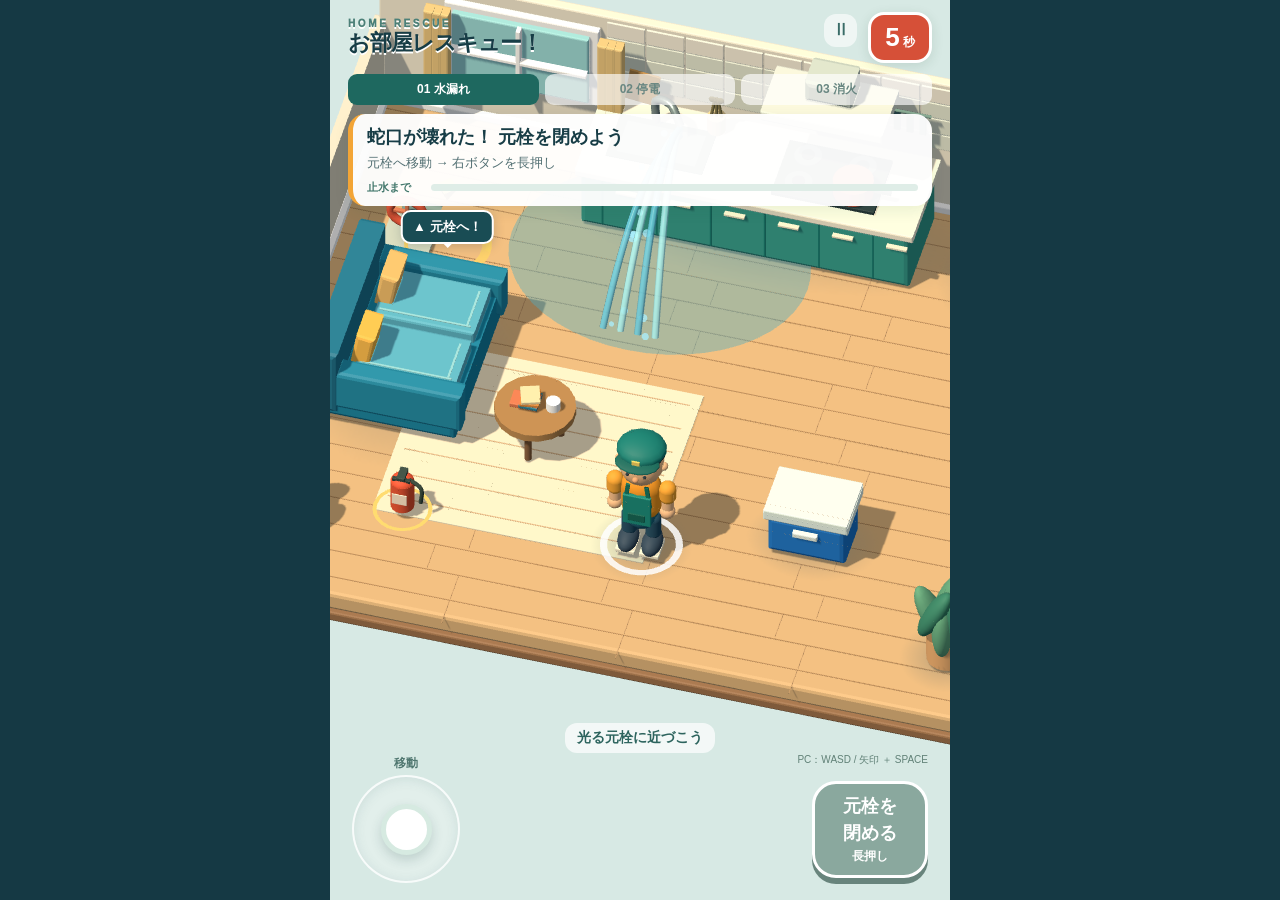
==== index.html @ 68a44e61 "Publish Home Rescue 3D playable with official LP end card" ====
<!doctype html><html lang="ja"><head><meta charset="utf-8"><meta name="viewport" content="width=device-width,initial-scale=1,viewport-fit=cover"><title>お部屋レスキュー！｜3D Playable</title><style>
*{box-sizing:border-box;-webkit-tap-highlight-color:transparent}html,body{margin:0;width:100%;height:100%;overflow:hidden;overscroll-behavior:none;background:#153944;font-family:"Hiragino Kaku Gothic ProN",Meiryo,sans-serif;color:#173d46}button,a{font:inherit}button{cursor:pointer}#app{position:relative;width:100%;max-width:620px;height:100%;height:100dvh;margin:auto;overflow:hidden;background:#d7e9e4;touch-action:none;user-select:none;-webkit-user-select:none;-webkit-touch-callout:none}canvas{width:100%;height:100%;display:block}#hud{position:absolute;top:max(12px,env(safe-area-inset-top));left:18px;right:18px;pointer-events:none}.top{display:flex;justify-content:space-between;align-items:center}.logo{font-size:22px;font-weight:1000;letter-spacing:-1px;line-height:1.2;text-shadow:0 2px #fff}.logo small{display:block;font-size:10px;letter-spacing:2.6px;color:#4c8078}.time{background:#174650;color:white;border:3px solid white;border-radius:16px;min-width:64px;display:flex;align-items:baseline;justify-content:center;padding:7px 8px;box-shadow:0 3px 12px #23452c20;font-size:12px;font-weight:bold}.time b{font-size:26px;margin-right:3px}.time.urgent{background:#d65038;animation:beat .5s infinite alternate}.steps{display:flex;gap:6px;margin-top:11px}.step{flex:1;background:#ffffffa6;border-radius:9px;padding:7px 0;font-size:12px;font-weight:800;text-align:center;color:#698782}.step.active{background:#1e685f;color:#fff}.step.done{background:#9edcbf;color:#145d46}#mission{margin-top:9px;background:#fffffff5;border-radius:17px;padding:11px 14px;box-shadow:0 5px 15px #1a594017;border-left:5px solid #f3a536}#goal{font-size:18px;font-weight:900;line-height:1.4}#detail{font-size:13px;color:#526f72;line-height:1.6;margin-top:3px}.meterline{display:flex;align-items:center;gap:8px;margin-top:6px}.meterline span{font-size:11px;min-width:56px;color:#42776b;font-weight:700}#progress{height:7px;background:#dfede7;flex:1;border-radius:10px;overflow:hidden}#progress i{display:block;width:0;height:100%;background:#46ac80;border-radius:10px}.targetLabel{position:absolute;pointer-events:auto;cursor:pointer;transform:translate(-50%,-100%);border-radius:10px;border:2px solid white;background:#194c54;color:white;font-size:13px;font-weight:bold;padding:6px 10px;box-shadow:0 3px 12px #132c4035;white-space:nowrap}.targetLabel:after{content:'';position:absolute;left:calc(50% - 5px);bottom:-11px;border:5px solid transparent;border-top-color:#fff}#controls{position:absolute;bottom:max(17px,env(safe-area-inset-bottom));left:22px;right:22px;display:flex;align-items:center;justify-content:space-between;gap:15px}#stick{width:108px;height:108px;flex:none;border:2px solid #ffffffbb;border-radius:50%;background:#ffffff45;position:relative;box-shadow:inset 0 2px 12px #49757325;touch-action:none}#stick:before{content:'移動';position:absolute;top:-22px;width:100%;font-size:12px;text-align:center;font-weight:bold;color:#507770}#knob{width:51px;height:51px;border-radius:50%;background:#fff;border:5px solid #d6eae1;box-shadow:0 5px 12px #254a4430;position:absolute;left:calc(50% - 25.5px);top:calc(50% - 25.5px);pointer-events:none}#action{height:97px;width:116px;border-radius:24px;border:3px solid white;background:#ec9637;box-shadow:0 6px 0 #b76c28,0 8px 15px #49736730;color:white;font-weight:900;font-size:18px;line-height:1.5;touch-action:none}#action small{display:block;font-size:12px;font-weight:700}#action.ready{animation:ready 1s infinite alternate}#action.held{background:#cf731e;transform:translateY(4px);box-shadow:0 2px 0 #a75519}#action.waiting{background:#8aa89e;box-shadow:0 6px 0 #68847c;animation:none}#hint{position:absolute;bottom:147px;left:50%;transform:translateX(-50%);white-space:nowrap;font-size:14px;font-weight:800;color:#2d645e;text-align:center;padding:6px 12px;border-radius:12px;background:#ffffffb0;pointer-events:none}#pause{position:absolute;top:max(14px,env(safe-area-inset-top));right:93px;border:0;border-radius:12px;background:#ffffff99;width:33px;height:33px;color:#396c67;font-weight:bold;font-size:16px}#intro{position:absolute;inset:0;background:linear-gradient(#e6f1e560,#e6f1e570);display:flex;align-items:center;justify-content:center;pointer-events:none;z-index:4}#intro .card{padding:25px 24px 20px;max-width:370px;width:calc(100% - 44px);border:3px solid white;border-radius:30px;background:#fffffff0;box-shadow:0 16px 50px #28513c35;text-align:center}.eyebrow{font-size:11px;letter-spacing:2px;font-weight:900;color:#548c7b}h1{font-size:39px;letter-spacing:-2px;line-height:1.25;color:#195d5a;margin:8px 0 15px;text-shadow:2px 3px #d4eadb}h1 em{font-style:normal;color:#e39033}.introText{font-size:16px;line-height:1.8;margin:0}.count{display:inline-grid;place-content:center;font-size:26px;font-weight:900;background:#e8a241;border:3px solid #ffe7b0;border-radius:50%;width:51px;height:51px;color:white;margin:15px 0 6px}#intro small{display:block;font-size:12px;color:#6b817b}.flash{position:absolute;inset:0;background:#fff;opacity:0;pointer-events:none;z-index:2}#toast{position:absolute;left:50%;top:48%;transform:translate(-50%,-50%);background:white;color:#207459;border:2px solid #d1ecdf;font-size:20px;font-weight:900;white-space:nowrap;border-radius:17px;padding:12px 20px;box-shadow:0 8px 30px #214b3d33;opacity:0;pointer-events:none;z-index:3}#resolved{position:absolute;inset:0;display:none;align-items:center;justify-content:center;pointer-events:none;z-index:3}#resolved .panel{background:#fffffff2;box-shadow:0 12px 40px #153d4430;border-radius:24px;text-align:center;padding:20px 25px;width:calc(100% - 52px);max-width:390px}#resolved b{display:block;font-size:28px;color:#23835f}#resolved p{font-size:16px;margin:8px 0 0;line-height:1.8;color:#536971}.stamp{display:inline-grid;place-content:center;width:48px;height:48px;border-radius:50%;background:#d4f0de;color:#23835f;font-size:30px;font-weight:900;margin-bottom:7px}#end{position:absolute;inset:0;background:#e7f0e8ed;backdrop-filter:blur(5px);z-index:6;display:none;align-items:center;justify-content:center;flex-direction:column;padding:22px;gap:11px;text-align:center}#end h2{font-size:clamp(25px,7vw,34px);margin:0;line-height:1.45;letter-spacing:-1px}#result{font-size:14px;color:#397660;font-weight:bold}.damageRow{display:flex;gap:6px;width:100%;max-width:410px}.damageRow span{flex:1;background:#ffffffaf;border-radius:12px;padding:9px 3px;font-size:12px;line-height:1.7;color:#60665c}.damageRow b{font-size:14px;display:block;color:#465c55}.product{background:#fff;border-radius:24px;padding:18px;width:100%;max-width:410px;box-shadow:0 8px 24px #1c544714}.name{font-weight:900;font-size:21px}.price{font-size:14px;margin:7px 0 12px}.price strong{font-size:33px;letter-spacing:-1px;color:#287a57}.primary{display:block;width:100%;text-decoration:none;color:white;background:#e99230;border:0;border-radius:13px;padding:14px 5px;font-size:17px;font-weight:900;box-shadow:0 5px 0 #be6c21}.fine{font-size:11px;line-height:1.65;margin:0;color:#5e746e;max-width:410px}.secondary{border:0;background:none;color:#496f66;font-size:14px;text-decoration:underline;padding:9px}#pauseLayer{display:none;position:absolute;inset:0;z-index:9;background:#173f4888;align-items:center;justify-content:center}#resume{width:240px}#error{display:none;position:absolute;inset:0;background:white;padding:70px 25px;z-index:20;text-align:center}#caption{position:absolute;bottom:133px;right:22px;font-size:10px;color:#618177;pointer-events:none} @keyframes ready{to{box-shadow:0 6px 0 #b76c28,0 0 0 7px #f4b94b35}}@keyframes beat{to{transform:scale(1.04)}}@media(max-height:680px){#hud{top:9px;left:14px;right:14px}.logo{font-size:19px}.time{padding:4px 7px}.time b{font-size:23px}.steps{margin-top:7px}.step{padding:5px 0}#mission{margin-top:6px;padding:8px 10px}#goal{font-size:16px}#detail{font-size:12px}#controls{bottom:12px;left:18px;right:18px}#stick{width:85px;height:85px}#action{height:82px;width:104px;font-size:16px}#hint{bottom:113px;font-size:12px}#caption{display:none}#end{gap:7px;padding:15px}.product{padding:13px}#end h2{font-size:25px}.damageRow span{padding:5px 2px}.damageRow b{font-size:12px;white-space:nowrap}.price{margin:3px 0 9px}.fine{font-size:10px}.secondary{padding:6px}}

/* Compact end card using the official LP's original first-view assets. */
#end{padding:clamp(12px,2.2vh,22px) 18px;gap:8px;background:linear-gradient(155deg,#e8f3e9f7,#fff9edfa);backdrop-filter:blur(8px)}
#end #result{font-size:12px;letter-spacing:.05em;color:#4e7866}
#end h2{font-size:clamp(25px,3.6vh,32px);line-height:1.32;margin:0;color:#1f5448}
.ctaBridge{font-size:13px;line-height:1.6;color:#58726b;margin:0}
.offerCard{width:100%;max-width:400px;background:white;border:1px solid #eadfc8;border-radius:23px;padding:14px 15px 10px;box-shadow:0 8px 28px #396c4715}
.fvArtwork{display:flex;align-items:center;flex-direction:column;gap:5px;width:100%;background:#fffdf6;border-radius:12px;padding:8px 0 3px}
.fvArtwork img{display:block;object-fit:contain;flex-shrink:0;width:100%;height:auto}
.fvArtwork .fvTitle{max-height:clamp(78px,14vh,118px)}
.fvArtwork .fvPrice{max-height:clamp(122px,24vh,203px)}
.offerBenefits{display:flex;justify-content:center;gap:0;padding:10px 0;font-size:12px;color:#537b66;line-height:1.6}
.offerBenefits span{width:50%;text-align:center;white-space:nowrap}
.offerBenefits span+span{border-left:1px solid #dce7d9}
.offerBenefits strong{display:block;font-size:15px;color:#237248;font-weight:900}
#end #cta{background:#008c43;box-shadow:0 5px 0 #006e35;border-radius:12px;font-size:16px;padding:14px 3px;white-space:nowrap}
#end #cta span{font-size:22px;line-height:0;vertical-align:-1px;margin-left:4px}
.offerAfter{font-size:11px;color:#67816f;margin:10px 0 0}
#end .fine{font-size:10px;line-height:1.55;max-width:400px;text-align:left;margin:0}
#end #replay{font-size:13px;padding:6px 12px;flex-shrink:0}
@media(max-height:680px){#end{gap:5px;padding:10px 14px}#end h2{font-size:24px}.ctaBridge{font-size:12px;line-height:1.5}.offerCard{padding:8px 11px 7px;border-radius:18px}.fvArtwork{padding:3px 0;gap:2px}#end #result{display:none}.fvArtwork .fvTitle{max-height:85px}.fvArtwork .fvPrice{max-height:134px}.offerBenefits{padding:6px 0}.offerBenefits strong{font-size:13px}#end #cta{padding:12px 2px;font-size:15px}.offerAfter{margin-top:8px;font-size:10px}#end #replay{padding:4px 10px}#end .fine{font-size:10px;line-height:1.4}}
</style></head><body><main id="app"><canvas id="scene" aria-label="3Dお部屋レスキューゲーム"></canvas><div id="hud"><div class="top"><div class="logo"><small>HOME RESCUE</small>お部屋レスキュー！</div><div id="timer" class="time"><b id="clock">14</b>秒</div></div><div class="steps"><div class="step active">01 水漏れ</div><div class="step">02 停電</div><div class="step">03 消火</div></div><div id="mission"><div id="goal">蛇口が壊れた！ 元栓を閉めよう</div><div id="detail">光る目印へ移動 → 右ボタンを長押し</div><div class="meterline"><span id="meterLabel">止水まで</span><div id="progress"><i></i></div></div></div></div><button id="pause" aria-label="一時停止">Ⅱ</button><div class="targetLabel" id="targetLabel">元栓へ！</div><div id="hint">左で移動 ・ 右でアクション</div><div id="controls"><div id="stick" role="application" aria-label="移動スティック"><div id="knob"></div></div><button id="action" aria-label="アクションを長押し"><span id="actionText">元栓を<br>閉める</span><small id="actionSub">長押し</small></button></div><div id="caption">PC：WASD / 矢印 ＋ SPACE</div><div id="intro"><div class="card"><div class="eyebrow">そのトラブル、止められる？</div><h1>お部屋<br><em>レスキュー！</em></h1><p class="introText"><b>左で移動、右でアクション。</b><br>水漏れ・停電・火災を解決！</p><div class="count" id="countdown">3</div><small>自動でスタートします</small></div></div><div class="flash" id="flash"></div><div id="toast" role="status"></div><div id="resolved"><div class="panel"><div class="stamp" id="stamp">✓</div><b id="resolveTitle">水が止まった！</b><p id="resolveDetail">でも、床は水びたし…</p></div></div><div id="end"><div id="result">3つのトラブルを体験！</div><h2>もしものあとも、<br>いつもの暮らしへ。</h2><p class="ctaBridge">トラブルは止めても、損害は残る。<br>家財や賠償への備えを、今のうちに。</p><div class="offerCard"><div class="fvArtwork"><img class="fvTitle" src="[data-uri]" alt="セブン-イレブンオリジナル商品 賃貸ライフの賢い選択 自分サイズの家財保険" width="750" height="304"><img class="fvPrice" src="[data-uri]" alt="保険期間2年で7,000円から。1日あたり約9.6円から。必要な補償額に合わせて選ぶ、自分サイズの家財保険" width="750" height="536"></div><div class="offerBenefits"><span>WEBで<strong>最短3分</strong></span><span>補償額を<strong>自分で選べる</strong></span></div><a class="primary" id="cta" href="https://www.7-insurance.jp/lp/sej_mysizekazai/" target="_blank" rel="noopener">保険料・補償内容を確認する <span aria-hidden="true">›</span></a><p class="offerAfter">賃貸住宅にお住まいの方へ</p></div><p class="fine">ゲームは演出です。実際の事故時は身の安全を最優先に。描写した損害すべてが補償されるものではありません。補償条件・限度額等はリンク先の重要事項説明書・約款をご確認ください。</p><button class="secondary" id="replay">もう一度プレイ</button></div><div id="pauseLayer"><button id="resume" class="primary">ゲームに戻る</button></div><div id="error">3D表示を開始できませんでした。<br>WebGL対応ブラウザで開いてください。</div></main>
<!--
Three.js - MIT License
Copyright 2010-2023 Three.js Authors

Permission is hereby granted, free of charge, to any person obtaining a copy
of this software and associated documentation files (the Software), to deal
in the Software without restriction, including without limitation the rights
to use, copy, modify, merge, publish, distribute, sublicense, and/or sell
copies of the Software, and to permit persons to whom the Software is
furnished to do so, subject to the following conditions:

The above copyright notice and this permission notice shall be included in
all copies or substantial portions of the Software.

THE SOFTWARE IS PROVIDED AS IS, WITHOUT WARRANTY OF ANY KIND, EXPRESS OR
IMPLIED, INCLUDING BUT NOT LIMITED TO THE WARRANTIES OF MERCHANTABILITY,
FITNESS FOR A PARTICULAR PURPOSE AND NONINFRINGEMENT. IN NO EVENT SHALL THE
AUTHORS OR COPYRIGHT HOLDERS BE LIABLE FOR ANY CLAIM, DAMAGES OR OTHER
LIABILITY, WHETHER IN AN ACTION OF CONTRACT, TORT OR OTHERWISE, ARISING FROM,
OUT OF OR IN CONNECTION WITH THE SOFTWARE OR THE USE OR OTHER DEALINGS IN
THE SOFTWARE.
-->
<script>console.warn('Scripts "build/three.js" and "build/three.min.js" are deprecated with r150+, and will be removed with r160. Please use ES Modules or alternatives: https://threejs.org/docs/index.html#manual/en/introduction/Installation'),
/**
 * @license
 * Copyright 2010-2023 Three.js Authors
 * SPDX-License-Identifier: MIT
 */
function(t,e){"object"==typeof exports&&"undefined"!=typeof module?e(exports):"function"==typeof define&&define.amd?define(["exports"],e):e((t="undefined"!=typeof globalThis?globalThis:t||self).THREE={})}(this,(function(t){"use strict";const e="160",n=1,i=2,r=3,s=0,a=1,o=100,l=204,c=205,h=0,u=1,d=2,p=0,m=1,f=2,g=3,_=4,v=5,x=6,y="attached",M="detached",S=300,b=301,T=302,E=303,w=304,A=306,R=1e3,C=1001,L=1002,P=1003,I=1004,U=1005,D=1006,N=1007,O=1008,F=1009,B=1012,z=1013,G=1014,H=1015,V=1016,k=1017,W=1018,X=1020,j=1023,q=1026,Y=1027,Z=1029,J=1031,K=1033,$=33776,Q=33777,tt=33778,et=33779,nt=35840,it=35841,rt=35842,st=35843,at=36196,ot=37492,lt=37496,ct=37808,ht=37809,ut=37810,dt=37811,pt=37812,mt=37813,ft=37814,gt=37815,_t=37816,vt=37817,xt=37818,yt=37819,Mt=37820,St=37821,bt=36492,Tt=36494,Et=36495,wt=36284,At=36285,Rt=36286,Ct=2300,Lt=2301,Pt=2302,It=2400,Ut=2401,Dt=2402,Nt=2500,Ot=2501,Ft=3e3,Bt=3001,zt="",Gt="srgb",Ht="srgb-linear",Vt="display-p3",kt="display-p3-linear",Wt="linear",Xt="srgb",jt="rec709",qt="p3",Yt=7680,Zt=35044,Jt="300 es",Kt=1035,$t=2e3,Qt=2001;class te{addEventListener(t,e){void 0===this._listeners&&(this._listeners={});const n=this._listeners;void 0===n[t]&&(n[t]=[]),-1===n[t].indexOf(e)&&n[t].push(e)}hasEventListener(t,e){if(void 0===this._listeners)return!1;const n=this._listeners;return void 0!==n[t]&&-1!==n[t].indexOf(e)}removeEventListener(t,e){if(void 0===this._listeners)return;const n=this._listeners[t];if(void 0!==n){const t=n.indexOf(e);-1!==t&&n.splice(t,1)}}dispatchEvent(t){if(void 0===this._listeners)return;const e=this._listeners[t.type];if(void 0!==e){t.target=this;const n=e.slice(0);for(let e=0,i=n.length;e<i;e++)n[e].call(this,t);t.target=null}}}const ee=["00","01","02","03","04","05","06","07","08","09","0a","0b","0c","0d","0e","0f","10","11","12","13","14","15","16","17","18","19","1a","1b","1c","1d","1e","1f","20","21","22","23","24","25","26","27","28","29","2a","2b","2c","2d","2e","2f","30","31","32","33","34","35","36","37","38","39","3a","3b","3c","3d","3e","3f","40","41","42","43","44","45","46","47","48","49","4a","4b","4c","4d","4e","4f","50","51","52","53","54","55","56","57","58","59","5a","5b","5c","5d","5e","5f","60","61","62","63","64","65","66","67","68","69","6a","6b","6c","6d","6e","6f","70","71","72","73","74","75","76","77","78","79","7a","7b","7c","7d","7e","7f","80","81","82","83","84","85","86","87","88","89","8a","8b","8c","8d","8e","8f","90","91","92","93","94","95","96","97","98","99","9a","9b","9c","9d","9e","9f","a0","a1","a2","a3","a4","a5","a6","a7","a8","a9","aa","ab","ac","ad","ae","af","b0","b1","b2","b3","b4","b5","b6","b7","b8","b9","ba","bb","bc","bd","be","bf","c0","c1","c2","c3","c4","c5","c6","c7","c8","c9","ca","cb","cc","cd","ce","cf","d0","d1","d2","d3","d4","d5","d6","d7","d8","d9","da","db","dc","dd","de","df","e0","e1","e2","e3","e4","e5","e6","e7","e8","e9","ea","eb","ec","ed","ee","ef","f0","f1","f2","f3","f4","f5","f6","f7","f8","f9","fa","fb","fc","fd","fe","ff"];let ne=1234567;const ie=Math.PI/180,re=180/Math.PI;function se(){const t=4294967295*Math.random()|0,e=4294967295*Math.random()|0,n=4294967295*Math.random()|0,i=4294967295*Math.random()|0;return(ee[255&t]+ee[t>>8&255]+ee[t>>16&255]+ee[t>>24&255]+"-"+ee[255&e]+ee[e>>8&255]+"-"+ee[e>>16&15|64]+ee[e>>24&255]+"-"+ee[63&n|128]+ee[n>>8&255]+"-"+ee[n>>16&255]+ee[n>>24&255]+ee[255&i]+ee[i>>8&255]+ee[i>>16&255]+ee[i>>24&255]).toLowerCase()}function ae(t,e,n){return Math.max(e,Math.min(n,t))}function oe(t,e){return(t%e+e)%e}function le(t,e,n){return(1-n)*t+n*e}function ce(t){return 0==(t&t-1)&&0!==t}function he(t){return Math.pow(2,Math.floor(Math.log(t)/Math.LN2))}function ue(t,e){switch(e.constructor){case Float32Array:return t;case Uint32Array:return t/4294967295;case Uint16Array:return t/65535;case Uint8Array:return t/255;case Int32Array:return Math.max(t/2147483647,-1);case Int16Array:return Math.max(t/32767,-1);case Int8Array:return Math.max(t/127,-1);default:throw new Error("Invalid component type.")}}function de(t,e){switch(e.constructor){case Float32Array:return t;case Uint32Array:return Math.round(4294967295*t);case Uint16Array:return Math.round(65535*t);case Uint8Array:return Math.round(255*t);case Int32Array:return Math.round(2147483647*t);case Int16Array:return Math.round(32767*t);case Int8Array:return Math.round(127*t);default:throw new Error("Invalid component type.")}}const pe={DEG2RAD:ie,RAD2DEG:re,generateUUID:se,clamp:ae,euclideanModulo:oe,mapLinear:function(t,e,n,i,r){return i+(t-e)*(r-i)/(n-e)},inverseLerp:function(t,e,n){return t!==e?(n-t)/(e-t):0},lerp:le,damp:function(t,e,n,i){return le(t,e,1-Math.exp(-n*i))},pingpong:function(t,e=1){return e-Math.abs(oe(t,2*e)-e)},smoothstep:function(t,e,n){return t<=e?0:t>=n?1:(t=(t-e)/(n-e))*t*(3-2*t)},smootherstep:function(t,e,n){return t<=e?0:t>=n?1:(t=(t-e)/(n-e))*t*t*(t*(6*t-15)+10)},randInt:function(t,e){return t+Math.floor(Math.random()*(e-t+1))},randFloat:function(t,e){return t+Math.random()*(e-t)},randFloatSpread:function(t){return t*(.5-Math.random())},seededRandom:function(t){void 0!==t&&(ne=t);let e=ne+=1831565813;return e=Math.imul(e^e>>>15,1|e),e^=e+Math.imul(e^e>>>7,61|e),((e^e>>>14)>>>0)/4294967296},degToRad:function(t){return t*ie},radToDeg:function(t){return t*re},isPowerOfTwo:ce,ceilPowerOfTwo:function(t){return Math.pow(2,Math.ceil(Math.log(t)/Math.LN2))},floorPowerOfTwo:he,setQuaternionFromProperEuler:function(t,e,n,i,r){const s=Math.cos,a=Math.sin,o=s(n/2),l=a(n/2),c=s((e+i)/2),h=a((e+i)/2),u=s((e-i)/2),d=a((e-i)/2),p=s((i-e)/2),m=a((i-e)/2);switch(r){case"XYX":t.set(o*h,l*u,l*d,o*c);break;case"YZY":t.set(l*d,o*h,l*u,o*c);break;case"ZXZ":t.set(l*u,l*d,o*h,o*c);break;case"XZX":t.set(o*h,l*m,l*p,o*c);break;case"YXY":t.set(l*p,o*h,l*m,o*c);break;case"ZYZ":t.set(l*m,l*p,o*h,o*c);break;default:console.warn("THREE.MathUtils: .setQuaternionFromProperEuler() encountered an unknown order: "+r)}},normalize:de,denormalize:ue};class me{constructor(t=0,e=0){me.prototype.isVector2=!0,this.x=t,this.y=e}get width(){return this.x}set width(t){this.x=t}get height(){return this.y}set height(t){this.y=t}set(t,e){return this.x=t,this.y=e,this}setScalar(t){return this.x=t,this.y=t,this}setX(t){return this.x=t,this}setY(t){return this.y=t,this}setComponent(t,e){switch(t){case 0:this.x=e;break;case 1:this.y=e;break;default:throw new Error("index is out of range: "+t)}return this}getComponent(t){switch(t){case 0:return this.x;case 1:return this.y;default:throw new Error("index is out of range: "+t)}}clone(){return new this.constructor(this.x,this.y)}copy(t){return this.x=t.x,this.y=t.y,this}add(t){return this.x+=t.x,this.y+=t.y,this}addScalar(t){return this.x+=t,this.y+=t,this}addVectors(t,e){return this.x=t.x+e.x,this.y=t.y+e.y,this}addScaledVector(t,e){return this.x+=t.x*e,this.y+=t.y*e,this}sub(t){return this.x-=t.x,this.y-=t.y,this}subScalar(t){return this.x-=t,this.y-=t,this}subVectors(t,e){return this.x=t.x-e.x,this.y=t.y-e.y,this}multiply(t){return this.x*=t.x,this.y*=t.y,this}multiplyScalar(t){return this.x*=t,this.y*=t,this}divide(t){return this.x/=t.x,this.y/=t.y,this}divideScalar(t){return this.multiplyScalar(1/t)}applyMatrix3(t){const e=this.x,n=this.y,i=t.elements;return this.x=i[0]*e+i[3]*n+i[6],this.y=i[1]*e+i[4]*n+i[7],this}min(t){return this.x=Math.min(this.x,t.x),this.y=Math.min(this.y,t.y),this}max(t){return this.x=Math.max(this.x,t.x),this.y=Math.max(this.y,t.y),this}clamp(t,e){return this.x=Math.max(t.x,Math.min(e.x,this.x)),this.y=Math.max(t.y,Math.min(e.y,this.y)),this}clampScalar(t,e){return this.x=Math.max(t,Math.min(e,this.x)),this.y=Math.max(t,Math.min(e,this.y)),this}clampLength(t,e){const n=this.length();return this.divideScalar(n||1).multiplyScalar(Math.max(t,Math.min(e,n)))}floor(){return this.x=Math.floor(this.x),this.y=Math.floor(this.y),this}ceil(){return this.x=Math.ceil(this.x),this.y=Math.ceil(this.y),this}round(){return this.x=Math.round(this.x),this.y=Math.round(this.y),this}roundToZero(){return this.x=Math.trunc(this.x),this.y=Math.trunc(this.y),this}negate(){return this.x=-this.x,this.y=-this.y,this}dot(t){return this.x*t.x+this.y*t.y}cross(t){return this.x*t.y-this.y*t.x}lengthSq(){return this.x*this.x+this.y*this.y}length(){return Math.sqrt(this.x*this.x+this.y*this.y)}manhattanLength(){return Math.abs(this.x)+Math.abs(this.y)}normalize(){return this.divideScalar(this.length()||1)}angle(){return Math.atan2(-this.y,-this.x)+Math.PI}angleTo(t){const e=Math.sqrt(this.lengthSq()*t.lengthSq());if(0===e)return Math.PI/2;const n=this.dot(t)/e;return Math.acos(ae(n,-1,1))}distanceTo(t){return Math.sqrt(this.distanceToSquared(t))}distanceToSquared(t){const e=this.x-t.x,n=this.y-t.y;return e*e+n*n}manhattanDistanceTo(t){return Math.abs(this.x-t.x)+Math.abs(this.y-t.y)}setLength(t){return this.normalize().multiplyScalar(t)}lerp(t,e){return this.x+=(t.x-this.x)*e,this.y+=(t.y-this.y)*e,this}lerpVectors(t,e,n){return this.x=t.x+(e.x-t.x)*n,this.y=t.y+(e.y-t.y)*n,this}equals(t){return t.x===this.x&&t.y===this.y}fromArray(t,e=0){return this.x=t[e],this.y=t[e+1],this}toArray(t=[],e=0){return t[e]=this.x,t[e+1]=this.y,t}fromBufferAttribute(t,e){return this.x=t.getX(e),this.y=t.getY(e),this}rotateAround(t,e){const n=Math.cos(e),i=Math.sin(e),r=this.x-t.x,s=this.y-t.y;return this.x=r*n-s*i+t.x,this.y=r*i+s*n+t.y,this}random(){return this.x=Math.random(),this.y=Math.random(),this}*[Symbol.iterator](){yield this.x,yield this.y}}class fe{constructor(t,e,n,i,r,s,a,o,l){fe.prototype.isMatrix3=!0,this.elements=[1,0,0,0,1,0,0,0,1],void 0!==t&&this.set(t,e,n,i,r,s,a,o,l)}set(t,e,n,i,r,s,a,o,l){const c=this.elements;return c[0]=t,c[1]=i,c[2]=a,c[3]=e,c[4]=r,c[5]=o,c[6]=n,c[7]=s,c[8]=l,this}identity(){return this.set(1,0,0,0,1,0,0,0,1),this}copy(t){const e=this.elements,n=t.elements;return e[0]=n[0],e[1]=n[1],e[2]=n[2],e[3]=n[3],e[4]=n[4],e[5]=n[5],e[6]=n[6],e[7]=n[7],e[8]=n[8],this}extractBasis(t,e,n){return t.setFromMatrix3Column(this,0),e.setFromMatrix3Column(this,1),n.setFromMatrix3Column(this,2),this}setFromMatrix4(t){const e=t.elements;return this.set(e[0],e[4],e[8],e[1],e[5],e[9],e[2],e[6],e[10]),this}multiply(t){return this.multiplyMatrices(this,t)}premultiply(t){return this.multiplyMatrices(t,this)}multiplyMatrices(t,e){const n=t.elements,i=e.elements,r=this.elements,s=n[0],a=n[3],o=n[6],l=n[1],c=n[4],h=n[7],u=n[2],d=n[5],p=n[8],m=i[0],f=i[3],g=i[6],_=i[1],v=i[4],x=i[7],y=i[2],M=i[5],S=i[8];return r[0]=s*m+a*_+o*y,r[3]=s*f+a*v+o*M,r[6]=s*g+a*x+o*S,r[1]=l*m+c*_+h*y,r[4]=l*f+c*v+h*M,r[7]=l*g+c*x+h*S,r[2]=u*m+d*_+p*y,r[5]=u*f+d*v+p*M,r[8]=u*g+d*x+p*S,this}multiplyScalar(t){const e=this.elements;return e[0]*=t,e[3]*=t,e[6]*=t,e[1]*=t,e[4]*=t,e[7]*=t,e[2]*=t,e[5]*=t,e[8]*=t,this}determinant(){const t=this.elements,e=t[0],n=t[1],i=t[2],r=t[3],s=t[4],a=t[5],o=t[6],l=t[7],c=t[8];return e*s*c-e*a*l-n*r*c+n*a*o+i*r*l-i*s*o}invert(){const t=this.elements,e=t[0],n=t[1],i=t[2],r=t[3],s=t[4],a=t[5],o=t[6],l=t[7],c=t[8],h=c*s-a*l,u=a*o-c*r,d=l*r-s*o,p=e*h+n*u+i*d;if(0===p)return this.set(0,0,0,0,0,0,0,0,0);const m=1/p;return t[0]=h*m,t[1]=(i*l-c*n)*m,t[2]=(a*n-i*s)*m,t[3]=u*m,t[4]=(c*e-i*o)*m,t[5]=(i*r-a*e)*m,t[6]=d*m,t[7]=(n*o-l*e)*m,t[8]=(s*e-n*r)*m,this}transpose(){let t;const e=this.elements;return t=e[1],e[1]=e[3],e[3]=t,t=e[2],e[2]=e[6],e[6]=t,t=e[5],e[5]=e[7],e[7]=t,this}getNormalMatrix(t){return this.setFromMatrix4(t).invert().transpose()}transposeIntoArray(t){const e=this.elements;return t[0]=e[0],t[1]=e[3],t[2]=e[6],t[3]=e[1],t[4]=e[4],t[5]=e[7],t[6]=e[2],t[7]=e[5],t[8]=e[8],this}setUvTransform(t,e,n,i,r,s,a){const o=Math.cos(r),l=Math.sin(r);return this.set(n*o,n*l,-n*(o*s+l*a)+s+t,-i*l,i*o,-i*(-l*s+o*a)+a+e,0,0,1),this}scale(t,e){return this.premultiply(ge.makeScale(t,e)),this}rotate(t){return this.premultiply(ge.makeRotation(-t)),this}translate(t,e){return this.premultiply(ge.makeTranslation(t,e)),this}makeTranslation(t,e){return t.isVector2?this.set(1,0,t.x,0,1,t.y,0,0,1):this.set(1,0,t,0,1,e,0,0,1),this}makeRotation(t){const e=Math.cos(t),n=Math.sin(t);return this.set(e,-n,0,n,e,0,0,0,1),this}makeScale(t,e){return this.set(t,0,0,0,e,0,0,0,1),this}equals(t){const e=this.elements,n=t.elements;for(let t=0;t<9;t++)if(e[t]!==n[t])return!1;return!0}fromArray(t,e=0){for(let n=0;n<9;n++)this.elements[n]=t[n+e];return this}toArray(t=[],e=0){const n=this.elements;return t[e]=n[0],t[e+1]=n[1],t[e+2]=n[2],t[e+3]=n[3],t[e+4]=n[4],t[e+5]=n[5],t[e+6]=n[6],t[e+7]=n[7],t[e+8]=n[8],t}clone(){return(new this.constructor).fromArray(this.elements)}}const ge=new fe;function _e(t){for(let e=t.length-1;e>=0;--e)if(t[e]>=65535)return!0;return!1}const ve={Int8Array:Int8Array,Uint8Array:Uint8Array,Uint8ClampedArray:Uint8ClampedArray,Int16Array:Int16Array,Uint16Array:Uint16Array,Int32Array:Int32Array,Uint32Array:Uint32Array,Float32Array:Float32Array,Float64Array:Float64Array};function xe(t,e){return new ve[t](e)}function ye(t){return document.createElementNS("http://www.w3.org/1999/xhtml",t)}function Me(){const t=ye("canvas");return t.style.display="block",t}const Se={};function be(t){t in Se||(Se[t]=!0,console.warn(t))}const Te=(new fe).set(.8224621,.177538,0,.0331941,.9668058,0,.0170827,.0723974,.9105199),Ee=(new fe).set(1.2249401,-.2249404,0,-.0420569,1.0420571,0,-.0196376,-.0786361,1.0982735),we={[Ht]:{transfer:Wt,primaries:jt,toReference:t=>t,fromReference:t=>t},[Gt]:{transfer:Xt,primaries:jt,toReference:t=>t.convertSRGBToLinear(),fromReference:t=>t.convertLinearToSRGB()},[kt]:{transfer:Wt,primaries:qt,toReference:t=>t.applyMatrix3(Ee),fromReference:t=>t.applyMatrix3(Te)},[Vt]:{transfer:Xt,primaries:qt,toReference:t=>t.convertSRGBToLinear().applyMatrix3(Ee),fromReference:t=>t.applyMatrix3(Te).convertLinearToSRGB()}},Ae=new Set([Ht,kt]),Re={enabled:!0,_workingColorSpace:Ht,get workingColorSpace(){return this._workingColorSpace},set workingColorSpace(t){if(!Ae.has(t))throw new Error(`Unsupported working color space, "${t}".`);this._workingColorSpace=t},convert:function(t,e,n){if(!1===this.enabled||e===n||!e||!n)return t;const i=we[e].toReference;return(0,we[n].fromReference)(i(t))},fromWorkingColorSpace:function(t,e){return this.convert(t,this._workingColorSpace,e)},toWorkingColorSpace:function(t,e){return this.convert(t,e,this._workingColorSpace)},getPrimaries:function(t){return we[t].primaries},getTransfer:function(t){return t===zt?Wt:we[t].transfer}};function Ce(t){return t<.04045?.0773993808*t:Math.pow(.9478672986*t+.0521327014,2.4)}function Le(t){return t<.0031308?12.92*t:1.055*Math.pow(t,.41666)-.055}let Pe;class Ie{static getDataURL(t){if(/^data:/i.test(t.src))return t.src;if("undefined"==typeof HTMLCanvasElement)return t.src;let e;if(t instanceof HTMLCanvasElement)e=t;else{void 0===Pe&&(Pe=ye("canvas")),Pe.width=t.width,Pe.height=t.height;const n=Pe.getContext("2d");t instanceof ImageData?n.putImageData(t,0,0):n.drawImage(t,0,0,t.width,t.height),e=Pe}return e.width>2048||e.height>2048?(console.warn("THREE.ImageUtils.getDataURL: Image converted to jpg for performance reasons",t),e.toDataURL("image/jpeg",.6)):e.toDataURL("image/png")}static sRGBToLinear(t){if("undefined"!=typeof HTMLImageElement&&t instanceof HTMLImageElement||"undefined"!=typeof HTMLCanvasElement&&t instanceof HTMLCanvasElement||"undefined"!=typeof ImageBitmap&&t instanceof ImageBitmap){const e=ye("canvas");e.width=t.width,e.height=t.height;const n=e.getContext("2d");n.drawImage(t,0,0,t.width,t.height);const i=n.getImageData(0,0,t.width,t.height),r=i.data;for(let t=0;t<r.length;t++)r[t]=255*Ce(r[t]/255);return n.putImageData(i,0,0),e}if(t.data){const e=t.data.slice(0);for(let t=0;t<e.length;t++)e instanceof Uint8Array||e instanceof Uint8ClampedArray?e[t]=Math.floor(255*Ce(e[t]/255)):e[t]=Ce(e[t]);return{data:e,width:t.width,height:t.height}}return console.warn("THREE.ImageUtils.sRGBToLinear(): Unsupported image type. No color space conversion applied."),t}}let Ue=0;class De{constructor(t=null){this.isSource=!0,Object.defineProperty(this,"id",{value:Ue++}),this.uuid=se(),this.data=t,this.version=0}set needsUpdate(t){!0===t&&this.version++}toJSON(t){const e=void 0===t||"string"==typeof t;if(!e&&void 0!==t.images[this.uuid])return t.images[this.uuid];const n={uuid:this.uuid,url:""},i=this.data;if(null!==i){let t;if(Array.isArray(i)){t=[];for(let e=0,n=i.length;e<n;e++)i[e].isDataTexture?t.push(Ne(i[e].image)):t.push(Ne(i[e]))}else t=Ne(i);n.url=t}return e||(t.images[this.uuid]=n),n}}function Ne(t){return"undefined"!=typeof HTMLImageElement&&t instanceof HTMLImageElement||"undefined"!=typeof HTMLCanvasElement&&t instanceof HTMLCanvasElement||"undefined"!=typeof ImageBitmap&&t instanceof ImageBitmap?Ie.getDataURL(t):t.data?{data:Array.from(t.data),width:t.width,height:t.height,type:t.data.constructor.name}:(console.warn("THREE.Texture: Unable to serialize Texture."),{})}let Oe=0;class Fe extends te{constructor(t=Fe.DEFAULT_IMAGE,e=Fe.DEFAULT_MAPPING,n=1001,i=1001,r=1006,s=1008,a=1023,o=1009,l=Fe.DEFAULT_ANISOTROPY,c=""){super(),this.isTexture=!0,Object.defineProperty(this,"id",{value:Oe++}),this.uuid=se(),this.name="",this.source=new De(t),this.mipmaps=[],this.mapping=e,this.channel=0,this.wrapS=n,this.wrapT=i,this.magFilter=r,this.minFilter=s,this.anisotropy=l,this.format=a,this.internalFormat=null,this.type=o,this.offset=new me(0,0),this.repeat=new me(1,1),this.center=new me(0,0),this.rotation=0,this.matrixAutoUpdate=!0,this.matrix=new fe,this.generateMipmaps=!0,this.premultiplyAlpha=!1,this.flipY=!0,this.unpackAlignment=4,"string"==typeof c?this.colorSpace=c:(be("THREE.Texture: Property .encoding has been replaced by .colorSpace."),this.colorSpace=c===Bt?Gt:zt),this.userData={},this.version=0,this.onUpdate=null,this.isRenderTargetTexture=!1,this.needsPMREMUpdate=!1}get image(){return this.source.data}set image(t=null){this.source.data=t}updateMatrix(){this.matrix.setUvTransform(this.offset.x,this.offset.y,this.repeat.x,this.repeat.y,this.rotation,this.center.x,this.center.y)}clone(){return(new this.constructor).copy(this)}copy(t){return this.name=t.name,this.source=t.source,this.mipmaps=t.mipmaps.slice(0),this.mapping=t.mapping,this.channel=t.channel,this.wrapS=t.wrapS,this.wrapT=t.wrapT,this.magFilter=t.magFilter,this.minFilter=t.minFilter,this.anisotropy=t.anisotropy,this.format=t.format,this.internalFormat=t.internalFormat,this.type=t.type,this.offset.copy(t.offset),this.repeat.copy(t.repeat),this.center.copy(t.center),this.rotation=t.rotation,this.matrixAutoUpdate=t.matrixAutoUpdate,this.matrix.copy(t.matrix),this.generateMipmaps=t.generateMipmaps,this.premultiplyAlpha=t.premultiplyAlpha,this.flipY=t.flipY,this.unpackAlignment=t.unpackAlignment,this.colorSpace=t.colorSpace,this.userData=JSON.parse(JSON.stringify(t.userData)),this.needsUpdate=!0,this}toJSON(t){const e=void 0===t||"string"==typeof t;if(!e&&void 0!==t.textures[this.uuid])return t.textures[this.uuid];const n={metadata:{version:4.6,type:"Texture",generator:"Texture.toJSON"},uuid:this.uuid,name:this.name,image:this.source.toJSON(t).uuid,mapping:this.mapping,channel:this.channel,repeat:[this.repeat.x,this.repeat.y],offset:[this.offset.x,this.offset.y],center:[this.center.x,this.center.y],rotation:this.rotation,wrap:[this.wrapS,this.wrapT],format:this.format,internalFormat:this.internalFormat,type:this.type,colorSpace:this.colorSpace,minFilter:this.minFilter,magFilter:this.magFilter,anisotropy:this.anisotropy,flipY:this.flipY,generateMipmaps:this.generateMipmaps,premultiplyAlpha:this.premultiplyAlpha,unpackAlignment:this.unpackAlignment};return Object.keys(this.userData).length>0&&(n.userData=this.userData),e||(t.textures[this.uuid]=n),n}dispose(){this.dispatchEvent({type:"dispose"})}transformUv(t){if(this.mapping!==S)return t;if(t.applyMatrix3(this.matrix),t.x<0||t.x>1)switch(this.wrapS){case R:t.x=t.x-Math.floor(t.x);break;case C:t.x=t.x<0?0:1;break;case L:1===Math.abs(Math.floor(t.x)%2)?t.x=Math.ceil(t.x)-t.x:t.x=t.x-Math.floor(t.x)}if(t.y<0||t.y>1)switch(this.wrapT){case R:t.y=t.y-Math.floor(t.y);break;case C:t.y=t.y<0?0:1;break;case L:1===Math.abs(Math.floor(t.y)%2)?t.y=Math.ceil(t.y)-t.y:t.y=t.y-Math.floor(t.y)}return this.flipY&&(t.y=1-t.y),t}set needsUpdate(t){!0===t&&(this.version++,this.source.needsUpdate=!0)}get encoding(){return be("THREE.Texture: Property .encoding has been replaced by .colorSpace."),this.colorSpace===Gt?Bt:Ft}set encoding(t){be("THREE.Texture: Property .encoding has been replaced by .colorSpace."),this.colorSpace=t===Bt?Gt:zt}}Fe.DEFAULT_IMAGE=null,Fe.DEFAULT_MAPPING=S,Fe.DEFAULT_ANISOTROPY=1;class Be{constructor(t=0,e=0,n=0,i=1){Be.prototype.isVector4=!0,this.x=t,this.y=e,this.z=n,this.w=i}get width(){return this.z}set width(t){this.z=t}get height(){return this.w}set height(t){this.w=t}set(t,e,n,i){return this.x=t,this.y=e,this.z=n,this.w=i,this}setScalar(t){return this.x=t,this.y=t,this.z=t,this.w=t,this}setX(t){return this.x=t,this}setY(t){return this.y=t,this}setZ(t){return this.z=t,this}setW(t){return this.w=t,this}setComponent(t,e){switch(t){case 0:this.x=e;break;case 1:this.y=e;break;case 2:this.z=e;break;case 3:this.w=e;break;default:throw new Error("index is out of range: "+t)}return this}getComponent(t){switch(t){case 0:return this.x;case 1:return this.y;case 2:return this.z;case 3:return this.w;default:throw new Error("index is out of range: "+t)}}clone(){return new this.constructor(this.x,this.y,this.z,this.w)}copy(t){return this.x=t.x,this.y=t.y,this.z=t.z,this.w=void 0!==t.w?t.w:1,this}add(t){return this.x+=t.x,this.y+=t.y,this.z+=t.z,this.w+=t.w,this}addScalar(t){return this.x+=t,this.y+=t,this.z+=t,this.w+=t,this}addVectors(t,e){return this.x=t.x+e.x,this.y=t.y+e.y,this.z=t.z+e.z,this.w=t.w+e.w,this}addScaledVector(t,e){return this.x+=t.x*e,this.y+=t.y*e,this.z+=t.z*e,this.w+=t.w*e,this}sub(t){return this.x-=t.x,this.y-=t.y,this.z-=t.z,this.w-=t.w,this}subScalar(t){return this.x-=t,this.y-=t,this.z-=t,this.w-=t,this}subVectors(t,e){return this.x=t.x-e.x,this.y=t.y-e.y,this.z=t.z-e.z,this.w=t.w-e.w,this}multiply(t){return this.x*=t.x,this.y*=t.y,this.z*=t.z,this.w*=t.w,this}multiplyScalar(t){return this.x*=t,this.y*=t,this.z*=t,this.w*=t,this}applyMatrix4(t){const e=this.x,n=this.y,i=this.z,r=this.w,s=t.elements;return this.x=s[0]*e+s[4]*n+s[8]*i+s[12]*r,this.y=s[1]*e+s[5]*n+s[9]*i+s[13]*r,this.z=s[2]*e+s[6]*n+s[10]*i+s[14]*r,this.w=s[3]*e+s[7]*n+s[11]*i+s[15]*r,this}divideScalar(t){return this.multiplyScalar(1/t)}setAxisAngleFromQuaternion(t){this.w=2*Math.acos(t.w);const e=Math.sqrt(1-t.w*t.w);return e<1e-4?(this.x=1,this.y=0,this.z=0):(this.x=t.x/e,this.y=t.y/e,this.z=t.z/e),this}setAxisAngleFromRotationMatrix(t){let e,n,i,r;const s=.01,a=.1,o=t.elements,l=o[0],c=o[4],h=o[8],u=o[1],d=o[5],p=o[9],m=o[2],f=o[6],g=o[10];if(Math.abs(c-u)<s&&Math.abs(h-m)<s&&Math.abs(p-f)<s){if(Math.abs(c+u)<a&&Math.abs(h+m)<a&&Math.abs(p+f)<a&&Math.abs(l+d+g-3)<a)return this.set(1,0,0,0),this;e=Math.PI;const t=(l+1)/2,o=(d+1)/2,_=(g+1)/2,v=(c+u)/4,x=(h+m)/4,y=(p+f)/4;return t>o&&t>_?t<s?(n=0,i=.707106781,r=.707106781):(n=Math.sqrt(t),i=v/n,r=x/n):o>_?o<s?(n=.707106781,i=0,r=.707106781):(i=Math.sqrt(o),n=v/i,r=y/i):_<s?(n=.707106781,i=.707106781,r=0):(r=Math.sqrt(_),n=x/r,i=y/r),this.set(n,i,r,e),this}let _=Math.sqrt((f-p)*(f-p)+(h-m)*(h-m)+(u-c)*(u-c));return Math.abs(_)<.001&&(_=1),this.x=(f-p)/_,this.y=(h-m)/_,this.z=(u-c)/_,this.w=Math.acos((l+d+g-1)/2),this}min(t){return this.x=Math.min(this.x,t.x),this.y=Math.min(this.y,t.y),this.z=Math.min(this.z,t.z),this.w=Math.min(this.w,t.w),this}max(t){return this.x=Math.max(this.x,t.x),this.y=Math.max(this.y,t.y),this.z=Math.max(this.z,t.z),this.w=Math.max(this.w,t.w),this}clamp(t,e){return this.x=Math.max(t.x,Math.min(e.x,this.x)),this.y=Math.max(t.y,Math.min(e.y,this.y)),this.z=Math.max(t.z,Math.min(e.z,this.z)),this.w=Math.max(t.w,Math.min(e.w,this.w)),this}clampScalar(t,e){return this.x=Math.max(t,Math.min(e,this.x)),this.y=Math.max(t,Math.min(e,this.y)),this.z=Math.max(t,Math.min(e,this.z)),this.w=Math.max(t,Math.min(e,this.w)),this}clampLength(t,e){const n=this.length();return this.divideScalar(n||1).multiplyScalar(Math.max(t,Math.min(e,n)))}floor(){return this.x=Math.floor(this.x),this.y=Math.floor(this.y),this.z=Math.floor(this.z),this.w=Math.floor(this.w),this}ceil(){return this.x=Math.ceil(this.x),this.y=Math.ceil(this.y),this.z=Math.ceil(this.z),this.w=Math.ceil(this.w),this}round(){return this.x=Math.round(this.x),this.y=Math.round(this.y),this.z=Math.round(this.z),this.w=Math.round(this.w),this}roundToZero(){return this.x=Math.trunc(this.x),this.y=Math.trunc(this.y),this.z=Math.trunc(this.z),this.w=Math.trunc(this.w),this}negate(){return this.x=-this.x,this.y=-this.y,this.z=-this.z,this.w=-this.w,this}dot(t){return this.x*t.x+this.y*t.y+this.z*t.z+this.w*t.w}lengthSq(){return this.x*this.x+this.y*this.y+this.z*this.z+this.w*this.w}length(){return Math.sqrt(this.x*this.x+this.y*this.y+this.z*this.z+this.w*this.w)}manhattanLength(){return Math.abs(this.x)+Math.abs(this.y)+Math.abs(this.z)+Math.abs(this.w)}normalize(){return this.divideScalar(this.length()||1)}setLength(t){return this.normalize().multiplyScalar(t)}lerp(t,e){return this.x+=(t.x-this.x)*e,this.y+=(t.y-this.y)*e,this.z+=(t.z-this.z)*e,this.w+=(t.w-this.w)*e,this}lerpVectors(t,e,n){return this.x=t.x+(e.x-t.x)*n,this.y=t.y+(e.y-t.y)*n,this.z=t.z+(e.z-t.z)*n,this.w=t.w+(e.w-t.w)*n,this}equals(t){return t.x===this.x&&t.y===this.y&&t.z===this.z&&t.w===this.w}fromArray(t,e=0){return this.x=t[e],this.y=t[e+1],this.z=t[e+2],this.w=t[e+3],this}toArray(t=[],e=0){return t[e]=this.x,t[e+1]=this.y,t[e+2]=this.z,t[e+3]=this.w,t}fromBufferAttribute(t,e){return this.x=t.getX(e),this.y=t.getY(e),this.z=t.getZ(e),this.w=t.getW(e),this}random(){return this.x=Math.random(),this.y=Math.random(),this.z=Math.random(),this.w=Math.random(),this}*[Symbol.iterator](){yield this.x,yield this.y,yield this.z,yield this.w}}class ze extends te{constructor(t=1,e=1,n={}){super(),this.isRenderTarget=!0,this.width=t,this.height=e,this.depth=1,this.scissor=new Be(0,0,t,e),this.scissorTest=!1,this.viewport=new Be(0,0,t,e);const i={width:t,height:e,depth:1};void 0!==n.encoding&&(be("THREE.WebGLRenderTarget: option.encoding has been replaced by option.colorSpace."),n.colorSpace=n.encoding===Bt?Gt:zt),n=Object.assign({generateMipmaps:!1,internalFormat:null,minFilter:D,depthBuffer:!0,stencilBuffer:!1,depthTexture:null,samples:0},n),this.texture=new Fe(i,n.mapping,n.wrapS,n.wrapT,n.magFilter,n.minFilter,n.format,n.type,n.anisotropy,n.colorSpace),this.texture.isRenderTargetTexture=!0,this.texture.flipY=!1,this.texture.generateMipmaps=n.generateMipmaps,this.texture.internalFormat=n.internalFormat,this.depthBuffer=n.depthBuffer,this.stencilBuffer=n.stencilBuffer,this.depthTexture=n.depthTexture,this.samples=n.samples}setSize(t,e,n=1){this.width===t&&this.height===e&&this.depth===n||(this.width=t,this.height=e,this.depth=n,this.texture.image.width=t,this.texture.image.height=e,this.texture.image.depth=n,this.dispose()),this.viewport.set(0,0,t,e),this.scissor.set(0,0,t,e)}clone(){return(new this.constructor).copy(this)}copy(t){this.width=t.width,this.height=t.height,this.depth=t.depth,this.scissor.copy(t.scissor),this.scissorTest=t.scissorTest,this.viewport.copy(t.viewport),this.texture=t.texture.clone(),this.texture.isRenderTargetTexture=!0;const e=Object.assign({},t.texture.image);return this.texture.source=new De(e),this.depthBuffer=t.depthBuffer,this.stencilBuffer=t.stencilBuffer,null!==t.depthTexture&&(this.depthTexture=t.depthTexture.clone()),this.samples=t.samples,this}dispose(){this.dispatchEvent({type:"dispose"})}}class Ge extends ze{constructor(t=1,e=1,n={}){super(t,e,n),this.isWebGLRenderTarget=!0}}class He extends Fe{constructor(t=null,e=1,n=1,i=1){super(null),this.isDataArrayTexture=!0,this.image={data:t,width:e,height:n,depth:i},this.magFilter=P,this.minFilter=P,this.wrapR=C,this.generateMipmaps=!1,this.flipY=!1,this.unpackAlignment=1}}class Ve extends Fe{constructor(t=null,e=1,n=1,i=1){super(null),this.isData3DTexture=!0,this.image={data:t,width:e,height:n,depth:i},this.magFilter=P,this.minFilter=P,this.wrapR=C,this.generateMipmaps=!1,this.flipY=!1,this.unpackAlignment=1}}class ke{constructor(t=0,e=0,n=0,i=1){this.isQuaternion=!0,this._x=t,this._y=e,this._z=n,this._w=i}static slerpFlat(t,e,n,i,r,s,a){let o=n[i+0],l=n[i+1],c=n[i+2],h=n[i+3];const u=r[s+0],d=r[s+1],p=r[s+2],m=r[s+3];if(0===a)return t[e+0]=o,t[e+1]=l,t[e+2]=c,void(t[e+3]=h);if(1===a)return t[e+0]=u,t[e+1]=d,t[e+2]=p,void(t[e+3]=m);if(h!==m||o!==u||l!==d||c!==p){let t=1-a;const e=o*u+l*d+c*p+h*m,n=e>=0?1:-1,i=1-e*e;if(i>Number.EPSILON){const r=Math.sqrt(i),s=Math.atan2(r,e*n);t=Math.sin(t*s)/r,a=Math.sin(a*s)/r}const r=a*n;if(o=o*t+u*r,l=l*t+d*r,c=c*t+p*r,h=h*t+m*r,t===1-a){const t=1/Math.sqrt(o*o+l*l+c*c+h*h);o*=t,l*=t,c*=t,h*=t}}t[e]=o,t[e+1]=l,t[e+2]=c,t[e+3]=h}static multiplyQuaternionsFlat(t,e,n,i,r,s){const a=n[i],o=n[i+1],l=n[i+2],c=n[i+3],h=r[s],u=r[s+1],d=r[s+2],p=r[s+3];return t[e]=a*p+c*h+o*d-l*u,t[e+1]=o*p+c*u+l*h-a*d,t[e+2]=l*p+c*d+a*u-o*h,t[e+3]=c*p-a*h-o*u-l*d,t}get x(){return this._x}set x(t){this._x=t,this._onChangeCallback()}get y(){return this._y}set y(t){this._y=t,this._onChangeCallback()}get z(){return this._z}set z(t){this._z=t,this._onChangeCallback()}get w(){return this._w}set w(t){this._w=t,this._onChangeCallback()}set(t,e,n,i){return this._x=t,this._y=e,this._z=n,this._w=i,this._onChangeCallback(),this}clone(){return new this.constructor(this._x,this._y,this._z,this._w)}copy(t){return this._x=t.x,this._y=t.y,this._z=t.z,this._w=t.w,this._onChangeCallback(),this}setFromEuler(t,e=!0){const n=t._x,i=t._y,r=t._z,s=t._order,a=Math.cos,o=Math.sin,l=a(n/2),c=a(i/2),h=a(r/2),u=o(n/2),d=o(i/2),p=o(r/2);switch(s){case"XYZ":this._x=u*c*h+l*d*p,this._y=l*d*h-u*c*p,this._z=l*c*p+u*d*h,this._w=l*c*h-u*d*p;break;case"YXZ":this._x=u*c*h+l*d*p,this._y=l*d*h-u*c*p,this._z=l*c*p-u*d*h,this._w=l*c*h+u*d*p;break;case"ZXY":this._x=u*c*h-l*d*p,this._y=l*d*h+u*c*p,this._z=l*c*p+u*d*h,this._w=l*c*h-u*d*p;break;case"ZYX":this._x=u*c*h-l*d*p,this._y=l*d*h+u*c*p,this._z=l*c*p-u*d*h,this._w=l*c*h+u*d*p;break;case"YZX":this._x=u*c*h+l*d*p,this._y=l*d*h+u*c*p,this._z=l*c*p-u*d*h,this._w=l*c*h-u*d*p;break;case"XZY":this._x=u*c*h-l*d*p,this._y=l*d*h-u*c*p,this._z=l*c*p+u*d*h,this._w=l*c*h+u*d*p;break;default:console.warn("THREE.Quaternion: .setFromEuler() encountered an unknown order: "+s)}return!0===e&&this._onChangeCallback(),this}setFromAxisAngle(t,e){const n=e/2,i=Math.sin(n);return this._x=t.x*i,this._y=t.y*i,this._z=t.z*i,this._w=Math.cos(n),this._onChangeCallback(),this}setFromRotationMatrix(t){const e=t.elements,n=e[0],i=e[4],r=e[8],s=e[1],a=e[5],o=e[9],l=e[2],c=e[6],h=e[10],u=n+a+h;if(u>0){const t=.5/Math.sqrt(u+1);this._w=.25/t,this._x=(c-o)*t,this._y=(r-l)*t,this._z=(s-i)*t}else if(n>a&&n>h){const t=2*Math.sqrt(1+n-a-h);this._w=(c-o)/t,this._x=.25*t,this._y=(i+s)/t,this._z=(r+l)/t}else if(a>h){const t=2*Math.sqrt(1+a-n-h);this._w=(r-l)/t,this._x=(i+s)/t,this._y=.25*t,this._z=(o+c)/t}else{const t=2*Math.sqrt(1+h-n-a);this._w=(s-i)/t,this._x=(r+l)/t,this._y=(o+c)/t,this._z=.25*t}return this._onChangeCallback(),this}setFromUnitVectors(t,e){let n=t.dot(e)+1;return n<Number.EPSILON?(n=0,Math.abs(t.x)>Math.abs(t.z)?(this._x=-t.y,this._y=t.x,this._z=0,this._w=n):(this._x=0,this._y=-t.z,this._z=t.y,this._w=n)):(this._x=t.y*e.z-t.z*e.y,this._y=t.z*e.x-t.x*e.z,this._z=t.x*e.y-t.y*e.x,this._w=n),this.normalize()}angleTo(t){return 2*Math.acos(Math.abs(ae(this.dot(t),-1,1)))}rotateTowards(t,e){const n=this.angleTo(t);if(0===n)return this;const i=Math.min(1,e/n);return this.slerp(t,i),this}identity(){return this.set(0,0,0,1)}invert(){return this.conjugate()}conjugate(){return this._x*=-1,this._y*=-1,this._z*=-1,this._onChangeCallback(),this}dot(t){return this._x*t._x+this._y*t._y+this._z*t._z+this._w*t._w}lengthSq(){return this._x*this._x+this._y*this._y+this._z*this._z+this._w*this._w}length(){return Math.sqrt(this._x*this._x+this._y*this._y+this._z*this._z+this._w*this._w)}normalize(){let t=this.length();return 0===t?(this._x=0,this._y=0,this._z=0,this._w=1):(t=1/t,this._x=this._x*t,this._y=this._y*t,this._z=this._z*t,this._w=this._w*t),this._onChangeCallback(),this}multiply(t){return this.multiplyQuaternions(this,t)}premultiply(t){return this.multiplyQuaternions(t,this)}multiplyQuaternions(t,e){const n=t._x,i=t._y,r=t._z,s=t._w,a=e._x,o=e._y,l=e._z,c=e._w;return this._x=n*c+s*a+i*l-r*o,this._y=i*c+s*o+r*a-n*l,this._z=r*c+s*l+n*o-i*a,this._w=s*c-n*a-i*o-r*l,this._onChangeCallback(),this}slerp(t,e){if(0===e)return this;if(1===e)return this.copy(t);const n=this._x,i=this._y,r=this._z,s=this._w;let a=s*t._w+n*t._x+i*t._y+r*t._z;if(a<0?(this._w=-t._w,this._x=-t._x,this._y=-t._y,this._z=-t._z,a=-a):this.copy(t),a>=1)return this._w=s,this._x=n,this._y=i,this._z=r,this;const o=1-a*a;if(o<=Number.EPSILON){const t=1-e;return this._w=t*s+e*this._w,this._x=t*n+e*this._x,this._y=t*i+e*this._y,this._z=t*r+e*this._z,this.normalize(),this}const l=Math.sqrt(o),c=Math.atan2(l,a),h=Math.sin((1-e)*c)/l,u=Math.sin(e*c)/l;return this._w=s*h+this._w*u,this._x=n*h+this._x*u,this._y=i*h+this._y*u,this._z=r*h+this._z*u,this._onChangeCallback(),this}slerpQuaternions(t,e,n){return this.copy(t).slerp(e,n)}random(){const t=Math.random(),e=Math.sqrt(1-t),n=Math.sqrt(t),i=2*Math.PI*Math.random(),r=2*Math.PI*Math.random();return this.set(e*Math.cos(i),n*Math.sin(r),n*Math.cos(r),e*Math.sin(i))}equals(t){return t._x===this._x&&t._y===this._y&&t._z===this._z&&t._w===this._w}fromArray(t,e=0){return this._x=t[e],this._y=t[e+1],this._z=t[e+2],this._w=t[e+3],this._onChangeCallback(),this}toArray(t=[],e=0){return t[e]=this._x,t[e+1]=this._y,t[e+2]=this._z,t[e+3]=this._w,t}fromBufferAttribute(t,e){return this._x=t.getX(e),this._y=t.getY(e),this._z=t.getZ(e),this._w=t.getW(e),this._onChangeCallback(),this}toJSON(){return this.toArray()}_onChange(t){return this._onChangeCallback=t,this}_onChangeCallback(){}*[Symbol.iterator](){yield this._x,yield this._y,yield this._z,yield this._w}}class We{constructor(t=0,e=0,n=0){We.prototype.isVector3=!0,this.x=t,this.y=e,this.z=n}set(t,e,n){return void 0===n&&(n=this.z),this.x=t,this.y=e,this.z=n,this}setScalar(t){return this.x=t,this.y=t,this.z=t,this}setX(t){return this.x=t,this}setY(t){return this.y=t,this}setZ(t){return this.z=t,this}setComponent(t,e){switch(t){case 0:this.x=e;break;case 1:this.y=e;break;case 2:this.z=e;break;default:throw new Error("index is out of range: "+t)}return this}getComponent(t){switch(t){case 0:return this.x;case 1:return this.y;case 2:return this.z;default:throw new Error("index is out of range: "+t)}}clone(){return new this.constructor(this.x,this.y,this.z)}copy(t){return this.x=t.x,this.y=t.y,this.z=t.z,this}add(t){return this.x+=t.x,this.y+=t.y,this.z+=t.z,this}addScalar(t){return this.x+=t,this.y+=t,this.z+=t,this}addVectors(t,e){return this.x=t.x+e.x,this.y=t.y+e.y,this.z=t.z+e.z,this}addScaledVector(t,e){return this.x+=t.x*e,this.y+=t.y*e,this.z+=t.z*e,this}sub(t){return this.x-=t.x,this.y-=t.y,this.z-=t.z,this}subScalar(t){return this.x-=t,this.y-=t,this.z-=t,this}subVectors(t,e){return this.x=t.x-e.x,this.y=t.y-e.y,this.z=t.z-e.z,this}multiply(t){return this.x*=t.x,this.y*=t.y,this.z*=t.z,this}multiplyScalar(t){return this.x*=t,this.y*=t,this.z*=t,this}multiplyVectors(t,e){return this.x=t.x*e.x,this.y=t.y*e.y,this.z=t.z*e.z,this}applyEuler(t){return this.applyQuaternion(je.setFromEuler(t))}applyAxisAngle(t,e){return this.applyQuaternion(je.setFromAxisAngle(t,e))}applyMatrix3(t){const e=this.x,n=this.y,i=this.z,r=t.elements;return this.x=r[0]*e+r[3]*n+r[6]*i,this.y=r[1]*e+r[4]*n+r[7]*i,this.z=r[2]*e+r[5]*n+r[8]*i,this}applyNormalMatrix(t){return this.applyMatrix3(t).normalize()}applyMatrix4(t){const e=this.x,n=this.y,i=this.z,r=t.elements,s=1/(r[3]*e+r[7]*n+r[11]*i+r[15]);return this.x=(r[0]*e+r[4]*n+r[8]*i+r[12])*s,this.y=(r[1]*e+r[5]*n+r[9]*i+r[13])*s,this.z=(r[2]*e+r[6]*n+r[10]*i+r[14])*s,this}applyQuaternion(t){const e=this.x,n=this.y,i=this.z,r=t.x,s=t.y,a=t.z,o=t.w,l=2*(s*i-a*n),c=2*(a*e-r*i),h=2*(r*n-s*e);return this.x=e+o*l+s*h-a*c,this.y=n+o*c+a*l-r*h,this.z=i+o*h+r*c-s*l,this}project(t){return this.applyMatrix4(t.matrixWorldInverse).applyMatrix4(t.projectionMatrix)}unproject(t){return this.applyMatrix4(t.projectionMatrixInverse).applyMatrix4(t.matrixWorld)}transformDirection(t){const e=this.x,n=this.y,i=this.z,r=t.elements;return this.x=r[0]*e+r[4]*n+r[8]*i,this.y=r[1]*e+r[5]*n+r[9]*i,this.z=r[2]*e+r[6]*n+r[10]*i,this.normalize()}divide(t){return this.x/=t.x,this.y/=t.y,this.z/=t.z,this}divideScalar(t){return this.multiplyScalar(1/t)}min(t){return this.x=Math.min(this.x,t.x),this.y=Math.min(this.y,t.y),this.z=Math.min(this.z,t.z),this}max(t){return this.x=Math.max(this.x,t.x),this.y=Math.max(this.y,t.y),this.z=Math.max(this.z,t.z),this}clamp(t,e){return this.x=Math.max(t.x,Math.min(e.x,this.x)),this.y=Math.max(t.y,Math.min(e.y,this.y)),this.z=Math.max(t.z,Math.min(e.z,this.z)),this}clampScalar(t,e){return this.x=Math.max(t,Math.min(e,this.x)),this.y=Math.max(t,Math.min(e,this.y)),this.z=Math.max(t,Math.min(e,this.z)),this}clampLength(t,e){const n=this.length();return this.divideScalar(n||1).multiplyScalar(Math.max(t,Math.min(e,n)))}floor(){return this.x=Math.floor(this.x),this.y=Math.floor(this.y),this.z=Math.floor(this.z),this}ceil(){return this.x=Math.ceil(this.x),this.y=Math.ceil(this.y),this.z=Math.ceil(this.z),this}round(){return this.x=Math.round(this.x),this.y=Math.round(this.y),this.z=Math.round(this.z),this}roundToZero(){return this.x=Math.trunc(this.x),this.y=Math.trunc(this.y),this.z=Math.trunc(this.z),this}negate(){return this.x=-this.x,this.y=-this.y,this.z=-this.z,this}dot(t){return this.x*t.x+this.y*t.y+this.z*t.z}lengthSq(){return this.x*this.x+this.y*this.y+this.z*this.z}length(){return Math.sqrt(this.x*this.x+this.y*this.y+this.z*this.z)}manhattanLength(){return Math.abs(this.x)+Math.abs(this.y)+Math.abs(this.z)}normalize(){return this.divideScalar(this.length()||1)}setLength(t){return this.normalize().multiplyScalar(t)}lerp(t,e){return this.x+=(t.x-this.x)*e,this.y+=(t.y-this.y)*e,this.z+=(t.z-this.z)*e,this}lerpVectors(t,e,n){return this.x=t.x+(e.x-t.x)*n,this.y=t.y+(e.y-t.y)*n,this.z=t.z+(e.z-t.z)*n,this}cross(t){return this.crossVectors(this,t)}crossVectors(t,e){const n=t.x,i=t.y,r=t.z,s=e.x,a=e.y,o=e.z;return this.x=i*o-r*a,this.y=r*s-n*o,this.z=n*a-i*s,this}projectOnVector(t){const e=t.lengthSq();if(0===e)return this.set(0,0,0);const n=t.dot(this)/e;return this.copy(t).multiplyScalar(n)}projectOnPlane(t){return Xe.copy(this).projectOnVector(t),this.sub(Xe)}reflect(t){return this.sub(Xe.copy(t).multiplyScalar(2*this.dot(t)))}angleTo(t){const e=Math.sqrt(this.lengthSq()*t.lengthSq());if(0===e)return Math.PI/2;const n=this.dot(t)/e;return Math.acos(ae(n,-1,1))}distanceTo(t){return Math.sqrt(this.distanceToSquared(t))}distanceToSquared(t){const e=this.x-t.x,n=this.y-t.y,i=this.z-t.z;return e*e+n*n+i*i}manhattanDistanceTo(t){return Math.abs(this.x-t.x)+Math.abs(this.y-t.y)+Math.abs(this.z-t.z)}setFromSpherical(t){return this.setFromSphericalCoords(t.radius,t.phi,t.theta)}setFromSphericalCoords(t,e,n){const i=Math.sin(e)*t;return this.x=i*Math.sin(n),this.y=Math.cos(e)*t,this.z=i*Math.cos(n),this}setFromCylindrical(t){return this.setFromCylindricalCoords(t.radius,t.theta,t.y)}setFromCylindricalCoords(t,e,n){return this.x=t*Math.sin(e),this.y=n,this.z=t*Math.cos(e),this}setFromMatrixPosition(t){const e=t.elements;return this.x=e[12],this.y=e[13],this.z=e[14],this}setFromMatrixScale(t){const e=this.setFromMatrixColumn(t,0).length(),n=this.setFromMatrixColumn(t,1).length(),i=this.setFromMatrixColumn(t,2).length();return this.x=e,this.y=n,this.z=i,this}setFromMatrixColumn(t,e){return this.fromArray(t.elements,4*e)}setFromMatrix3Column(t,e){return this.fromArray(t.elements,3*e)}setFromEuler(t){return this.x=t._x,this.y=t._y,this.z=t._z,this}setFromColor(t){return this.x=t.r,this.y=t.g,this.z=t.b,this}equals(t){return t.x===this.x&&t.y===this.y&&t.z===this.z}fromArray(t,e=0){return this.x=t[e],this.y=t[e+1],this.z=t[e+2],this}toArray(t=[],e=0){return t[e]=this.x,t[e+1]=this.y,t[e+2]=this.z,t}fromBufferAttribute(t,e){return this.x=t.getX(e),this.y=t.getY(e),this.z=t.getZ(e),this}random(){return this.x=Math.random(),this.y=Math.random(),this.z=Math.random(),this}randomDirection(){const t=2*(Math.random()-.5),e=Math.random()*Math.PI*2,n=Math.sqrt(1-t**2);return this.x=n*Math.cos(e),this.y=n*Math.sin(e),this.z=t,this}*[Symbol.iterator](){yield this.x,yield this.y,yield this.z}}const Xe=new We,je=new ke;class qe{constructor(t=new We(1/0,1/0,1/0),e=new We(-1/0,-1/0,-1/0)){this.isBox3=!0,this.min=t,this.max=e}set(t,e){return this.min.copy(t),this.max.copy(e),this}setFromArray(t){this.makeEmpty();for(let e=0,n=t.length;e<n;e+=3)this.expandByPoint(Ze.fromArray(t,e));return this}setFromBufferAttribute(t){this.makeEmpty();for(let e=0,n=t.count;e<n;e++)this.expandByPoint(Ze.fromBufferAttribute(t,e));return this}setFromPoints(t){this.makeEmpty();for(let e=0,n=t.length;e<n;e++)this.expandByPoint(t[e]);return this}setFromCenterAndSize(t,e){const n=Ze.copy(e).multiplyScalar(.5);return this.min.copy(t).sub(n),this.max.copy(t).add(n),this}setFromObject(t,e=!1){return this.makeEmpty(),this.expandByObject(t,e)}clone(){return(new this.constructor).copy(this)}copy(t){return this.min.copy(t.min),this.max.copy(t.max),this}makeEmpty(){return this.min.x=this.min.y=this.min.z=1/0,this.max.x=this.max.y=this.max.z=-1/0,this}isEmpty(){return this.max.x<this.min.x||this.max.y<this.min.y||this.max.z<this.min.z}getCenter(t){return this.isEmpty()?t.set(0,0,0):t.addVectors(this.min,this.max).multiplyScalar(.5)}getSize(t){return this.isEmpty()?t.set(0,0,0):t.subVectors(this.max,this.min)}expandByPoint(t){return this.min.min(t),this.max.max(t),this}expandByVector(t){return this.min.sub(t),this.max.add(t),this}expandByScalar(t){return this.min.addScalar(-t),this.max.addScalar(t),this}expandByObject(t,e=!1){t.updateWorldMatrix(!1,!1);const n=t.geometry;if(void 0!==n){const i=n.getAttribute("position");if(!0===e&&void 0!==i&&!0!==t.isInstancedMesh)for(let e=0,n=i.count;e<n;e++)!0===t.isMesh?t.getVertexPosition(e,Ze):Ze.fromBufferAttribute(i,e),Ze.applyMatrix4(t.matrixWorld),this.expandByPoint(Ze);else void 0!==t.boundingBox?(null===t.boundingBox&&t.computeBoundingBox(),Je.copy(t.boundingBox)):(null===n.boundingBox&&n.computeBoundingBox(),Je.copy(n.boundingBox)),Je.applyMatrix4(t.matrixWorld),this.union(Je)}const i=t.children;for(let t=0,n=i.length;t<n;t++)this.expandByObject(i[t],e);return this}containsPoint(t){return!(t.x<this.min.x||t.x>this.max.x||t.y<this.min.y||t.y>this.max.y||t.z<this.min.z||t.z>this.max.z)}containsBox(t){return this.min.x<=t.min.x&&t.max.x<=this.max.x&&this.min.y<=t.min.y&&t.max.y<=this.max.y&&this.min.z<=t.min.z&&t.max.z<=this.max.z}getParameter(t,e){return e.set((t.x-this.min.x)/(this.max.x-this.min.x),(t.y-this.min.y)/(this.max.y-this.min.y),(t.z-this.min.z)/(this.max.z-this.min.z))}intersectsBox(t){return!(t.max.x<this.min.x||t.min.x>this.max.x||t.max.y<this.min.y||t.min.y>this.max.y||t.max.z<this.min.z||t.min.z>this.max.z)}intersectsSphere(t){return this.clampPoint(t.center,Ze),Ze.distanceToSquared(t.center)<=t.radius*t.radius}intersectsPlane(t){let e,n;return t.normal.x>0?(e=t.normal.x*this.min.x,n=t.normal.x*this.max.x):(e=t.normal.x*this.max.x,n=t.normal.x*this.min.x),t.normal.y>0?(e+=t.normal.y*this.min.y,n+=t.normal.y*this.max.y):(e+=t.normal.y*this.max.y,n+=t.normal.y*this.min.y),t.normal.z>0?(e+=t.normal.z*this.min.z,n+=t.normal.z*this.max.z):(e+=t.normal.z*this.max.z,n+=t.normal.z*this.min.z),e<=-t.constant&&n>=-t.constant}intersectsTriangle(t){if(this.isEmpty())return!1;this.getCenter(rn),sn.subVectors(this.max,rn),Ke.subVectors(t.a,rn),$e.subVectors(t.b,rn),Qe.subVectors(t.c,rn),tn.subVectors($e,Ke),en.subVectors(Qe,$e),nn.subVectors(Ke,Qe);let e=[0,-tn.z,tn.y,0,-en.z,en.y,0,-nn.z,nn.y,tn.z,0,-tn.x,en.z,0,-en.x,nn.z,0,-nn.x,-tn.y,tn.x,0,-en.y,en.x,0,-nn.y,nn.x,0];return!!ln(e,Ke,$e,Qe,sn)&&(e=[1,0,0,0,1,0,0,0,1],!!ln(e,Ke,$e,Qe,sn)&&(an.crossVectors(tn,en),e=[an.x,an.y,an.z],ln(e,Ke,$e,Qe,sn)))}clampPoint(t,e){return e.copy(t).clamp(this.min,this.max)}distanceToPoint(t){return this.clampPoint(t,Ze).distanceTo(t)}getBoundingSphere(t){return this.isEmpty()?t.makeEmpty():(this.getCenter(t.center),t.radius=.5*this.getSize(Ze).length()),t}intersect(t){return this.min.max(t.min),this.max.min(t.max),this.isEmpty()&&this.makeEmpty(),this}union(t){return this.min.min(t.min),this.max.max(t.max),this}applyMatrix4(t){return this.isEmpty()||(Ye[0].set(this.min.x,this.min.y,this.min.z).applyMatrix4(t),Ye[1].set(this.min.x,this.min.y,this.max.z).applyMatrix4(t),Ye[2].set(this.min.x,this.max.y,this.min.z).applyMatrix4(t),Ye[3].set(this.min.x,this.max.y,this.max.z).applyMatrix4(t),Ye[4].set(this.max.x,this.min.y,this.min.z).applyMatrix4(t),Ye[5].set(this.max.x,this.min.y,this.max.z).applyMatrix4(t),Ye[6].set(this.max.x,this.max.y,this.min.z).applyMatrix4(t),Ye[7].set(this.max.x,this.max.y,this.max.z).applyMatrix4(t),this.setFromPoints(Ye)),this}translate(t){return this.min.add(t),this.max.add(t),this}equals(t){return t.min.equals(this.min)&&t.max.equals(this.max)}}const Ye=[new We,new We,new We,new We,new We,new We,new We,new We],Ze=new We,Je=new qe,Ke=new We,$e=new We,Qe=new We,tn=new We,en=new We,nn=new We,rn=new We,sn=new We,an=new We,on=new We;function ln(t,e,n,i,r){for(let s=0,a=t.length-3;s<=a;s+=3){on.fromArray(t,s);const a=r.x*Math.abs(on.x)+r.y*Math.abs(on.y)+r.z*Math.abs(on.z),o=e.dot(on),l=n.dot(on),c=i.dot(on);if(Math.max(-Math.max(o,l,c),Math.min(o,l,c))>a)return!1}return!0}const cn=new qe,hn=new We,un=new We;class dn{constructor(t=new We,e=-1){this.isSphere=!0,this.center=t,this.radius=e}set(t,e){return this.center.copy(t),this.radius=e,this}setFromPoints(t,e){const n=this.center;void 0!==e?n.copy(e):cn.setFromPoints(t).getCenter(n);let i=0;for(let e=0,r=t.length;e<r;e++)i=Math.max(i,n.distanceToSquared(t[e]));return this.radius=Math.sqrt(i),this}copy(t){return this.center.copy(t.center),this.radius=t.radius,this}isEmpty(){return this.radius<0}makeEmpty(){return this.center.set(0,0,0),this.radius=-1,this}containsPoint(t){return t.distanceToSquared(this.center)<=this.radius*this.radius}distanceToPoint(t){return t.distanceTo(this.center)-this.radius}intersectsSphere(t){const e=this.radius+t.radius;return t.center.distanceToSquared(this.center)<=e*e}intersectsBox(t){return t.intersectsSphere(this)}intersectsPlane(t){return Math.abs(t.distanceToPoint(this.center))<=this.radius}clampPoint(t,e){const n=this.center.distanceToSquared(t);return e.copy(t),n>this.radius*this.radius&&(e.sub(this.center).normalize(),e.multiplyScalar(this.radius).add(this.center)),e}getBoundingBox(t){return this.isEmpty()?(t.makeEmpty(),t):(t.set(this.center,this.center),t.expandByScalar(this.radius),t)}applyMatrix4(t){return this.center.applyMatrix4(t),this.radius=this.radius*t.getMaxScaleOnAxis(),this}translate(t){return this.center.add(t),this}expandByPoint(t){if(this.isEmpty())return this.center.copy(t),this.radius=0,this;hn.subVectors(t,this.center);const e=hn.lengthSq();if(e>this.radius*this.radius){const t=Math.sqrt(e),n=.5*(t-this.radius);this.center.addScaledVector(hn,n/t),this.radius+=n}return this}union(t){return t.isEmpty()?this:this.isEmpty()?(this.copy(t),this):(!0===this.center.equals(t.center)?this.radius=Math.max(this.radius,t.radius):(un.subVectors(t.center,this.center).setLength(t.radius),this.expandByPoint(hn.copy(t.center).add(un)),this.expandByPoint(hn.copy(t.center).sub(un))),this)}equals(t){return t.center.equals(this.center)&&t.radius===this.radius}clone(){return(new this.constructor).copy(this)}}const pn=new We,mn=new We,fn=new We,gn=new We,_n=new We,vn=new We,xn=new We;class yn{constructor(t=new We,e=new We(0,0,-1)){this.origin=t,this.direction=e}set(t,e){return this.origin.copy(t),this.direction.copy(e),this}copy(t){return this.origin.copy(t.origin),this.direction.copy(t.direction),this}at(t,e){return e.copy(this.origin).addScaledVector(this.direction,t)}lookAt(t){return this.direction.copy(t).sub(this.origin).normalize(),this}recast(t){return this.origin.copy(this.at(t,pn)),this}closestPointToPoint(t,e){e.subVectors(t,this.origin);const n=e.dot(this.direction);return n<0?e.copy(this.origin):e.copy(this.origin).addScaledVector(this.direction,n)}distanceToPoint(t){return Math.sqrt(this.distanceSqToPoint(t))}distanceSqToPoint(t){const e=pn.subVectors(t,this.origin).dot(this.direction);return e<0?this.origin.distanceToSquared(t):(pn.copy(this.origin).addScaledVector(this.direction,e),pn.distanceToSquared(t))}distanceSqToSegment(t,e,n,i){mn.copy(t).add(e).multiplyScalar(.5),fn.copy(e).sub(t).normalize(),gn.copy(this.origin).sub(mn);const r=.5*t.distanceTo(e),s=-this.direction.dot(fn),a=gn.dot(this.direction),o=-gn.dot(fn),l=gn.lengthSq(),c=Math.abs(1-s*s);let h,u,d,p;if(c>0)if(h=s*o-a,u=s*a-o,p=r*c,h>=0)if(u>=-p)if(u<=p){const t=1/c;h*=t,u*=t,d=h*(h+s*u+2*a)+u*(s*h+u+2*o)+l}else u=r,h=Math.max(0,-(s*u+a)),d=-h*h+u*(u+2*o)+l;else u=-r,h=Math.max(0,-(s*u+a)),d=-h*h+u*(u+2*o)+l;else u<=-p?(h=Math.max(0,-(-s*r+a)),u=h>0?-r:Math.min(Math.max(-r,-o),r),d=-h*h+u*(u+2*o)+l):u<=p?(h=0,u=Math.min(Math.max(-r,-o),r),d=u*(u+2*o)+l):(h=Math.max(0,-(s*r+a)),u=h>0?r:Math.min(Math.max(-r,-o),r),d=-h*h+u*(u+2*o)+l);else u=s>0?-r:r,h=Math.max(0,-(s*u+a)),d=-h*h+u*(u+2*o)+l;return n&&n.copy(this.origin).addScaledVector(this.direction,h),i&&i.copy(mn).addScaledVector(fn,u),d}intersectSphere(t,e){pn.subVectors(t.center,this.origin);const n=pn.dot(this.direction),i=pn.dot(pn)-n*n,r=t.radius*t.radius;if(i>r)return null;const s=Math.sqrt(r-i),a=n-s,o=n+s;return o<0?null:a<0?this.at(o,e):this.at(a,e)}intersectsSphere(t){return this.distanceSqToPoint(t.center)<=t.radius*t.radius}distanceToPlane(t){const e=t.normal.dot(this.direction);if(0===e)return 0===t.distanceToPoint(this.origin)?0:null;const n=-(this.origin.dot(t.normal)+t.constant)/e;return n>=0?n:null}intersectPlane(t,e){const n=this.distanceToPlane(t);return null===n?null:this.at(n,e)}intersectsPlane(t){const e=t.distanceToPoint(this.origin);if(0===e)return!0;return t.normal.dot(this.direction)*e<0}intersectBox(t,e){let n,i,r,s,a,o;const l=1/this.direction.x,c=1/this.direction.y,h=1/this.direction.z,u=this.origin;return l>=0?(n=(t.min.x-u.x)*l,i=(t.max.x-u.x)*l):(n=(t.max.x-u.x)*l,i=(t.min.x-u.x)*l),c>=0?(r=(t.min.y-u.y)*c,s=(t.max.y-u.y)*c):(r=(t.max.y-u.y)*c,s=(t.min.y-u.y)*c),n>s||r>i?null:((r>n||isNaN(n))&&(n=r),(s<i||isNaN(i))&&(i=s),h>=0?(a=(t.min.z-u.z)*h,o=(t.max.z-u.z)*h):(a=(t.max.z-u.z)*h,o=(t.min.z-u.z)*h),n>o||a>i?null:((a>n||n!=n)&&(n=a),(o<i||i!=i)&&(i=o),i<0?null:this.at(n>=0?n:i,e)))}intersectsBox(t){return null!==this.intersectBox(t,pn)}intersectTriangle(t,e,n,i,r){_n.subVectors(e,t),vn.subVectors(n,t),xn.crossVectors(_n,vn);let s,a=this.direction.dot(xn);if(a>0){if(i)return null;s=1}else{if(!(a<0))return null;s=-1,a=-a}gn.subVectors(this.origin,t);const o=s*this.direction.dot(vn.crossVectors(gn,vn));if(o<0)return null;const l=s*this.direction.dot(_n.cross(gn));if(l<0)return null;if(o+l>a)return null;const c=-s*gn.dot(xn);return c<0?null:this.at(c/a,r)}applyMatrix4(t){return this.origin.applyMatrix4(t),this.direction.transformDirection(t),this}equals(t){return t.origin.equals(this.origin)&&t.direction.equals(this.direction)}clone(){return(new this.constructor).copy(this)}}class Mn{constructor(t,e,n,i,r,s,a,o,l,c,h,u,d,p,m,f){Mn.prototype.isMatrix4=!0,this.elements=[1,0,0,0,0,1,0,0,0,0,1,0,0,0,0,1],void 0!==t&&this.set(t,e,n,i,r,s,a,o,l,c,h,u,d,p,m,f)}set(t,e,n,i,r,s,a,o,l,c,h,u,d,p,m,f){const g=this.elements;return g[0]=t,g[4]=e,g[8]=n,g[12]=i,g[1]=r,g[5]=s,g[9]=a,g[13]=o,g[2]=l,g[6]=c,g[10]=h,g[14]=u,g[3]=d,g[7]=p,g[11]=m,g[15]=f,this}identity(){return this.set(1,0,0,0,0,1,0,0,0,0,1,0,0,0,0,1),this}clone(){return(new Mn).fromArray(this.elements)}copy(t){const e=this.elements,n=t.elements;return e[0]=n[0],e[1]=n[1],e[2]=n[2],e[3]=n[3],e[4]=n[4],e[5]=n[5],e[6]=n[6],e[7]=n[7],e[8]=n[8],e[9]=n[9],e[10]=n[10],e[11]=n[11],e[12]=n[12],e[13]=n[13],e[14]=n[14],e[15]=n[15],this}copyPosition(t){const e=this.elements,n=t.elements;return e[12]=n[12],e[13]=n[13],e[14]=n[14],this}setFromMatrix3(t){const e=t.elements;return this.set(e[0],e[3],e[6],0,e[1],e[4],e[7],0,e[2],e[5],e[8],0,0,0,0,1),this}extractBasis(t,e,n){return t.setFromMatrixColumn(this,0),e.setFromMatrixColumn(this,1),n.setFromMatrixColumn(this,2),this}makeBasis(t,e,n){return this.set(t.x,e.x,n.x,0,t.y,e.y,n.y,0,t.z,e.z,n.z,0,0,0,0,1),this}extractRotation(t){const e=this.elements,n=t.elements,i=1/Sn.setFromMatrixColumn(t,0).length(),r=1/Sn.setFromMatrixColumn(t,1).length(),s=1/Sn.setFromMatrixColumn(t,2).length();return e[0]=n[0]*i,e[1]=n[1]*i,e[2]=n[2]*i,e[3]=0,e[4]=n[4]*r,e[5]=n[5]*r,e[6]=n[6]*r,e[7]=0,e[8]=n[8]*s,e[9]=n[9]*s,e[10]=n[10]*s,e[11]=0,e[12]=0,e[13]=0,e[14]=0,e[15]=1,this}makeRotationFromEuler(t){const e=this.elements,n=t.x,i=t.y,r=t.z,s=Math.cos(n),a=Math.sin(n),o=Math.cos(i),l=Math.sin(i),c=Math.cos(r),h=Math.sin(r);if("XYZ"===t.order){const t=s*c,n=s*h,i=a*c,r=a*h;e[0]=o*c,e[4]=-o*h,e[8]=l,e[1]=n+i*l,e[5]=t-r*l,e[9]=-a*o,e[2]=r-t*l,e[6]=i+n*l,e[10]=s*o}else if("YXZ"===t.order){const t=o*c,n=o*h,i=l*c,r=l*h;e[0]=t+r*a,e[4]=i*a-n,e[8]=s*l,e[1]=s*h,e[5]=s*c,e[9]=-a,e[2]=n*a-i,e[6]=r+t*a,e[10]=s*o}else if("ZXY"===t.order){const t=o*c,n=o*h,i=l*c,r=l*h;e[0]=t-r*a,e[4]=-s*h,e[8]=i+n*a,e[1]=n+i*a,e[5]=s*c,e[9]=r-t*a,e[2]=-s*l,e[6]=a,e[10]=s*o}else if("ZYX"===t.order){const t=s*c,n=s*h,i=a*c,r=a*h;e[0]=o*c,e[4]=i*l-n,e[8]=t*l+r,e[1]=o*h,e[5]=r*l+t,e[9]=n*l-i,e[2]=-l,e[6]=a*o,e[10]=s*o}else if("YZX"===t.order){const t=s*o,n=s*l,i=a*o,r=a*l;e[0]=o*c,e[4]=r-t*h,e[8]=i*h+n,e[1]=h,e[5]=s*c,e[9]=-a*c,e[2]=-l*c,e[6]=n*h+i,e[10]=t-r*h}else if("XZY"===t.order){const t=s*o,n=s*l,i=a*o,r=a*l;e[0]=o*c,e[4]=-h,e[8]=l*c,e[1]=t*h+r,e[5]=s*c,e[9]=n*h-i,e[2]=i*h-n,e[6]=a*c,e[10]=r*h+t}return e[3]=0,e[7]=0,e[11]=0,e[12]=0,e[13]=0,e[14]=0,e[15]=1,this}makeRotationFromQuaternion(t){return this.compose(Tn,t,En)}lookAt(t,e,n){const i=this.elements;return Rn.subVectors(t,e),0===Rn.lengthSq()&&(Rn.z=1),Rn.normalize(),wn.crossVectors(n,Rn),0===wn.lengthSq()&&(1===Math.abs(n.z)?Rn.x+=1e-4:Rn.z+=1e-4,Rn.normalize(),wn.crossVectors(n,Rn)),wn.normalize(),An.crossVectors(Rn,wn),i[0]=wn.x,i[4]=An.x,i[8]=Rn.x,i[1]=wn.y,i[5]=An.y,i[9]=Rn.y,i[2]=wn.z,i[6]=An.z,i[10]=Rn.z,this}multiply(t){return this.multiplyMatrices(this,t)}premultiply(t){return this.multiplyMatrices(t,this)}multiplyMatrices(t,e){const n=t.elements,i=e.elements,r=this.elements,s=n[0],a=n[4],o=n[8],l=n[12],c=n[1],h=n[5],u=n[9],d=n[13],p=n[2],m=n[6],f=n[10],g=n[14],_=n[3],v=n[7],x=n[11],y=n[15],M=i[0],S=i[4],b=i[8],T=i[12],E=i[1],w=i[5],A=i[9],R=i[13],C=i[2],L=i[6],P=i[10],I=i[14],U=i[3],D=i[7],N=i[11],O=i[15];return r[0]=s*M+a*E+o*C+l*U,r[4]=s*S+a*w+o*L+l*D,r[8]=s*b+a*A+o*P+l*N,r[12]=s*T+a*R+o*I+l*O,r[1]=c*M+h*E+u*C+d*U,r[5]=c*S+h*w+u*L+d*D,r[9]=c*b+h*A+u*P+d*N,r[13]=c*T+h*R+u*I+d*O,r[2]=p*M+m*E+f*C+g*U,r[6]=p*S+m*w+f*L+g*D,r[10]=p*b+m*A+f*P+g*N,r[14]=p*T+m*R+f*I+g*O,r[3]=_*M+v*E+x*C+y*U,r[7]=_*S+v*w+x*L+y*D,r[11]=_*b+v*A+x*P+y*N,r[15]=_*T+v*R+x*I+y*O,this}multiplyScalar(t){const e=this.elements;return e[0]*=t,e[4]*=t,e[8]*=t,e[12]*=t,e[1]*=t,e[5]*=t,e[9]*=t,e[13]*=t,e[2]*=t,e[6]*=t,e[10]*=t,e[14]*=t,e[3]*=t,e[7]*=t,e[11]*=t,e[15]*=t,this}determinant(){const t=this.elements,e=t[0],n=t[4],i=t[8],r=t[12],s=t[1],a=t[5],o=t[9],l=t[13],c=t[2],h=t[6],u=t[10],d=t[14];return t[3]*(+r*o*h-i*l*h-r*a*u+n*l*u+i*a*d-n*o*d)+t[7]*(+e*o*d-e*l*u+r*s*u-i*s*d+i*l*c-r*o*c)+t[11]*(+e*l*h-e*a*d-r*s*h+n*s*d+r*a*c-n*l*c)+t[15]*(-i*a*c-e*o*h+e*a*u+i*s*h-n*s*u+n*o*c)}transpose(){const t=this.elements;let e;return e=t[1],t[1]=t[4],t[4]=e,e=t[2],t[2]=t[8],t[8]=e,e=t[6],t[6]=t[9],t[9]=e,e=t[3],t[3]=t[12],t[12]=e,e=t[7],t[7]=t[13],t[13]=e,e=t[11],t[11]=t[14],t[14]=e,this}setPosition(t,e,n){const i=this.elements;return t.isVector3?(i[12]=t.x,i[13]=t.y,i[14]=t.z):(i[12]=t,i[13]=e,i[14]=n),this}invert(){const t=this.elements,e=t[0],n=t[1],i=t[2],r=t[3],s=t[4],a=t[5],o=t[6],l=t[7],c=t[8],h=t[9],u=t[10],d=t[11],p=t[12],m=t[13],f=t[14],g=t[15],_=h*f*l-m*u*l+m*o*d-a*f*d-h*o*g+a*u*g,v=p*u*l-c*f*l-p*o*d+s*f*d+c*o*g-s*u*g,x=c*m*l-p*h*l+p*a*d-s*m*d-c*a*g+s*h*g,y=p*h*o-c*m*o-p*a*u+s*m*u+c*a*f-s*h*f,M=e*_+n*v+i*x+r*y;if(0===M)return this.set(0,0,0,0,0,0,0,0,0,0,0,0,0,0,0,0);const S=1/M;return t[0]=_*S,t[1]=(m*u*r-h*f*r-m*i*d+n*f*d+h*i*g-n*u*g)*S,t[2]=(a*f*r-m*o*r+m*i*l-n*f*l-a*i*g+n*o*g)*S,t[3]=(h*o*r-a*u*r-h*i*l+n*u*l+a*i*d-n*o*d)*S,t[4]=v*S,t[5]=(c*f*r-p*u*r+p*i*d-e*f*d-c*i*g+e*u*g)*S,t[6]=(p*o*r-s*f*r-p*i*l+e*f*l+s*i*g-e*o*g)*S,t[7]=(s*u*r-c*o*r+c*i*l-e*u*l-s*i*d+e*o*d)*S,t[8]=x*S,t[9]=(p*h*r-c*m*r-p*n*d+e*m*d+c*n*g-e*h*g)*S,t[10]=(s*m*r-p*a*r+p*n*l-e*m*l-s*n*g+e*a*g)*S,t[11]=(c*a*r-s*h*r-c*n*l+e*h*l+s*n*d-e*a*d)*S,t[12]=y*S,t[13]=(c*m*i-p*h*i+p*n*u-e*m*u-c*n*f+e*h*f)*S,t[14]=(p*a*i-s*m*i-p*n*o+e*m*o+s*n*f-e*a*f)*S,t[15]=(s*h*i-c*a*i+c*n*o-e*h*o-s*n*u+e*a*u)*S,this}scale(t){const e=this.elements,n=t.x,i=t.y,r=t.z;return e[0]*=n,e[4]*=i,e[8]*=r,e[1]*=n,e[5]*=i,e[9]*=r,e[2]*=n,e[6]*=i,e[10]*=r,e[3]*=n,e[7]*=i,e[11]*=r,this}getMaxScaleOnAxis(){const t=this.elements,e=t[0]*t[0]+t[1]*t[1]+t[2]*t[2],n=t[4]*t[4]+t[5]*t[5]+t[6]*t[6],i=t[8]*t[8]+t[9]*t[9]+t[10]*t[10];return Math.sqrt(Math.max(e,n,i))}makeTranslation(t,e,n){return t.isVector3?this.set(1,0,0,t.x,0,1,0,t.y,0,0,1,t.z,0,0,0,1):this.set(1,0,0,t,0,1,0,e,0,0,1,n,0,0,0,1),this}makeRotationX(t){const e=Math.cos(t),n=Math.sin(t);return this.set(1,0,0,0,0,e,-n,0,0,n,e,0,0,0,0,1),this}makeRotationY(t){const e=Math.cos(t),n=Math.sin(t);return this.set(e,0,n,0,0,1,0,0,-n,0,e,0,0,0,0,1),this}makeRotationZ(t){const e=Math.cos(t),n=Math.sin(t);return this.set(e,-n,0,0,n,e,0,0,0,0,1,0,0,0,0,1),this}makeRotationAxis(t,e){const n=Math.cos(e),i=Math.sin(e),r=1-n,s=t.x,a=t.y,o=t.z,l=r*s,c=r*a;return this.set(l*s+n,l*a-i*o,l*o+i*a,0,l*a+i*o,c*a+n,c*o-i*s,0,l*o-i*a,c*o+i*s,r*o*o+n,0,0,0,0,1),this}makeScale(t,e,n){return this.set(t,0,0,0,0,e,0,0,0,0,n,0,0,0,0,1),this}makeShear(t,e,n,i,r,s){return this.set(1,n,r,0,t,1,s,0,e,i,1,0,0,0,0,1),this}compose(t,e,n){const i=this.elements,r=e._x,s=e._y,a=e._z,o=e._w,l=r+r,c=s+s,h=a+a,u=r*l,d=r*c,p=r*h,m=s*c,f=s*h,g=a*h,_=o*l,v=o*c,x=o*h,y=n.x,M=n.y,S=n.z;return i[0]=(1-(m+g))*y,i[1]=(d+x)*y,i[2]=(p-v)*y,i[3]=0,i[4]=(d-x)*M,i[5]=(1-(u+g))*M,i[6]=(f+_)*M,i[7]=0,i[8]=(p+v)*S,i[9]=(f-_)*S,i[10]=(1-(u+m))*S,i[11]=0,i[12]=t.x,i[13]=t.y,i[14]=t.z,i[15]=1,this}decompose(t,e,n){const i=this.elements;let r=Sn.set(i[0],i[1],i[2]).length();const s=Sn.set(i[4],i[5],i[6]).length(),a=Sn.set(i[8],i[9],i[10]).length();this.determinant()<0&&(r=-r),t.x=i[12],t.y=i[13],t.z=i[14],bn.copy(this);const o=1/r,l=1/s,c=1/a;return bn.elements[0]*=o,bn.elements[1]*=o,bn.elements[2]*=o,bn.elements[4]*=l,bn.elements[5]*=l,bn.elements[6]*=l,bn.elements[8]*=c,bn.elements[9]*=c,bn.elements[10]*=c,e.setFromRotationMatrix(bn),n.x=r,n.y=s,n.z=a,this}makePerspective(t,e,n,i,r,s,a=2e3){const o=this.elements,l=2*r/(e-t),c=2*r/(n-i),h=(e+t)/(e-t),u=(n+i)/(n-i);let d,p;if(a===$t)d=-(s+r)/(s-r),p=-2*s*r/(s-r);else{if(a!==Qt)throw new Error("THREE.Matrix4.makePerspective(): Invalid coordinate system: "+a);d=-s/(s-r),p=-s*r/(s-r)}return o[0]=l,o[4]=0,o[8]=h,o[12]=0,o[1]=0,o[5]=c,o[9]=u,o[13]=0,o[2]=0,o[6]=0,o[10]=d,o[14]=p,o[3]=0,o[7]=0,o[11]=-1,o[15]=0,this}makeOrthographic(t,e,n,i,r,s,a=2e3){const o=this.elements,l=1/(e-t),c=1/(n-i),h=1/(s-r),u=(e+t)*l,d=(n+i)*c;let p,m;if(a===$t)p=(s+r)*h,m=-2*h;else{if(a!==Qt)throw new Error("THREE.Matrix4.makeOrthographic(): Invalid coordinate system: "+a);p=r*h,m=-1*h}return o[0]=2*l,o[4]=0,o[8]=0,o[12]=-u,o[1]=0,o[5]=2*c,o[9]=0,o[13]=-d,o[2]=0,o[6]=0,o[10]=m,o[14]=-p,o[3]=0,o[7]=0,o[11]=0,o[15]=1,this}equals(t){const e=this.elements,n=t.elements;for(let t=0;t<16;t++)if(e[t]!==n[t])return!1;return!0}fromArray(t,e=0){for(let n=0;n<16;n++)this.elements[n]=t[n+e];return this}toArray(t=[],e=0){const n=this.elements;return t[e]=n[0],t[e+1]=n[1],t[e+2]=n[2],t[e+3]=n[3],t[e+4]=n[4],t[e+5]=n[5],t[e+6]=n[6],t[e+7]=n[7],t[e+8]=n[8],t[e+9]=n[9],t[e+10]=n[10],t[e+11]=n[11],t[e+12]=n[12],t[e+13]=n[13],t[e+14]=n[14],t[e+15]=n[15],t}}const Sn=new We,bn=new Mn,Tn=new We(0,0,0),En=new We(1,1,1),wn=new We,An=new We,Rn=new We,Cn=new Mn,Ln=new ke;class Pn{constructor(t=0,e=0,n=0,i=Pn.DEFAULT_ORDER){this.isEuler=!0,this._x=t,this._y=e,this._z=n,this._order=i}get x(){return this._x}set x(t){this._x=t,this._onChangeCallback()}get y(){return this._y}set y(t){this._y=t,this._onChangeCallback()}get z(){return this._z}set z(t){this._z=t,this._onChangeCallback()}get order(){return this._order}set order(t){this._order=t,this._onChangeCallback()}set(t,e,n,i=this._order){return this._x=t,this._y=e,this._z=n,this._order=i,this._onChangeCallback(),this}clone(){return new this.constructor(this._x,this._y,this._z,this._order)}copy(t){return this._x=t._x,this._y=t._y,this._z=t._z,this._order=t._order,this._onChangeCallback(),this}setFromRotationMatrix(t,e=this._order,n=!0){const i=t.elements,r=i[0],s=i[4],a=i[8],o=i[1],l=i[5],c=i[9],h=i[2],u=i[6],d=i[10];switch(e){case"XYZ":this._y=Math.asin(ae(a,-1,1)),Math.abs(a)<.9999999?(this._x=Math.atan2(-c,d),this._z=Math.atan2(-s,r)):(this._x=Math.atan2(u,l),this._z=0);break;case"YXZ":this._x=Math.asin(-ae(c,-1,1)),Math.abs(c)<.9999999?(this._y=Math.atan2(a,d),this._z=Math.atan2(o,l)):(this._y=Math.atan2(-h,r),this._z=0);break;case"ZXY":this._x=Math.asin(ae(u,-1,1)),Math.abs(u)<.9999999?(this._y=Math.atan2(-h,d),this._z=Math.atan2(-s,l)):(this._y=0,this._z=Math.atan2(o,r));break;case"ZYX":this._y=Math.asin(-ae(h,-1,1)),Math.abs(h)<.9999999?(this._x=Math.atan2(u,d),this._z=Math.atan2(o,r)):(this._x=0,this._z=Math.atan2(-s,l));break;case"YZX":this._z=Math.asin(ae(o,-1,1)),Math.abs(o)<.9999999?(this._x=Math.atan2(-c,l),this._y=Math.atan2(-h,r)):(this._x=0,this._y=Math.atan2(a,d));break;case"XZY":this._z=Math.asin(-ae(s,-1,1)),Math.abs(s)<.9999999?(this._x=Math.atan2(u,l),this._y=Math.atan2(a,r)):(this._x=Math.atan2(-c,d),this._y=0);break;default:console.warn("THREE.Euler: .setFromRotationMatrix() encountered an unknown order: "+e)}return this._order=e,!0===n&&this._onChangeCallback(),this}setFromQuaternion(t,e,n){return Cn.makeRotationFromQuaternion(t),this.setFromRotationMatrix(Cn,e,n)}setFromVector3(t,e=this._order){return this.set(t.x,t.y,t.z,e)}reorder(t){return Ln.setFromEuler(this),this.setFromQuaternion(Ln,t)}equals(t){return t._x===this._x&&t._y===this._y&&t._z===this._z&&t._order===this._order}fromArray(t){return this._x=t[0],this._y=t[1],this._z=t[2],void 0!==t[3]&&(this._order=t[3]),this._onChangeCallback(),this}toArray(t=[],e=0){return t[e]=this._x,t[e+1]=this._y,t[e+2]=this._z,t[e+3]=this._order,t}_onChange(t){return this._onChangeCallback=t,this}_onChangeCallback(){}*[Symbol.iterator](){yield this._x,yield this._y,yield this._z,yield this._order}}Pn.DEFAULT_ORDER="XYZ";class In{constructor(){this.mask=1}set(t){this.mask=(1<<t|0)>>>0}enable(t){this.mask|=1<<t|0}enableAll(){this.mask=-1}toggle(t){this.mask^=1<<t|0}disable(t){this.mask&=~(1<<t|0)}disableAll(){this.mask=0}test(t){return 0!=(this.mask&t.mask)}isEnabled(t){return 0!=(this.mask&(1<<t|0))}}let Un=0;const Dn=new We,Nn=new ke,On=new Mn,Fn=new We,Bn=new We,zn=new We,Gn=new ke,Hn=new We(1,0,0),Vn=new We(0,1,0),kn=new We(0,0,1),Wn={type:"added"},Xn={type:"removed"};class jn extends te{constructor(){super(),this.isObject3D=!0,Object.defineProperty(this,"id",{value:Un++}),this.uuid=se(),this.name="",this.type="Object3D",this.parent=null,this.children=[],this.up=jn.DEFAULT_UP.clone();const t=new We,e=new Pn,n=new ke,i=new We(1,1,1);e._onChange((function(){n.setFromEuler(e,!1)})),n._onChange((function(){e.setFromQuaternion(n,void 0,!1)})),Object.defineProperties(this,{position:{configurable:!0,enumerable:!0,value:t},rotation:{configurable:!0,enumerable:!0,value:e},quaternion:{configurable:!0,enumerable:!0,value:n},scale:{configurable:!0,enumerable:!0,value:i},modelViewMatrix:{value:new Mn},normalMatrix:{value:new fe}}),this.matrix=new Mn,this.matrixWorld=new Mn,this.matrixAutoUpdate=jn.DEFAULT_MATRIX_AUTO_UPDATE,this.matrixWorldAutoUpdate=jn.DEFAULT_MATRIX_WORLD_AUTO_UPDATE,this.matrixWorldNeedsUpdate=!1,this.layers=new In,this.visible=!0,this.castShadow=!1,this.receiveShadow=!1,this.frustumCulled=!0,this.renderOrder=0,this.animations=[],this.userData={}}onBeforeShadow(){}onAfterShadow(){}onBeforeRender(){}onAfterRender(){}applyMatrix4(t){this.matrixAutoUpdate&&this.updateMatrix(),this.matrix.premultiply(t),this.matrix.decompose(this.position,this.quaternion,this.scale)}applyQuaternion(t){return this.quaternion.premultiply(t),this}setRotationFromAxisAngle(t,e){this.quaternion.setFromAxisAngle(t,e)}setRotationFromEuler(t){this.quaternion.setFromEuler(t,!0)}setRotationFromMatrix(t){this.quaternion.setFromRotationMatrix(t)}setRotationFromQuaternion(t){this.quaternion.copy(t)}rotateOnAxis(t,e){return Nn.setFromAxisAngle(t,e),this.quaternion.multiply(Nn),this}rotateOnWorldAxis(t,e){return Nn.setFromAxisAngle(t,e),this.quaternion.premultiply(Nn),this}rotateX(t){return this.rotateOnAxis(Hn,t)}rotateY(t){return this.rotateOnAxis(Vn,t)}rotateZ(t){return this.rotateOnAxis(kn,t)}translateOnAxis(t,e){return Dn.copy(t).applyQuaternion(this.quaternion),this.position.add(Dn.multiplyScalar(e)),this}translateX(t){return this.translateOnAxis(Hn,t)}translateY(t){return this.translateOnAxis(Vn,t)}translateZ(t){return this.translateOnAxis(kn,t)}localToWorld(t){return this.updateWorldMatrix(!0,!1),t.applyMatrix4(this.matrixWorld)}worldToLocal(t){return this.updateWorldMatrix(!0,!1),t.applyMatrix4(On.copy(this.matrixWorld).invert())}lookAt(t,e,n){t.isVector3?Fn.copy(t):Fn.set(t,e,n);const i=this.parent;this.updateWorldMatrix(!0,!1),Bn.setFromMatrixPosition(this.matrixWorld),this.isCamera||this.isLight?On.lookAt(Bn,Fn,this.up):On.lookAt(Fn,Bn,this.up),this.quaternion.setFromRotationMatrix(On),i&&(On.extractRotation(i.matrixWorld),Nn.setFromRotationMatrix(On),this.quaternion.premultiply(Nn.invert()))}add(t){if(arguments.length>1){for(let t=0;t<arguments.length;t++)this.add(arguments[t]);return this}return t===this?(console.error("THREE.Object3D.add: object can't be added as a child of itself.",t),this):(t&&t.isObject3D?(null!==t.parent&&t.parent.remove(t),t.parent=this,this.children.push(t),t.dispatchEvent(Wn)):console.error("THREE.Object3D.add: object not an instance of THREE.Object3D.",t),this)}remove(t){if(arguments.length>1){for(let t=0;t<arguments.length;t++)this.remove(arguments[t]);return this}const e=this.children.indexOf(t);return-1!==e&&(t.parent=null,this.children.splice(e,1),t.dispatchEvent(Xn)),this}removeFromParent(){const t=this.parent;return null!==t&&t.remove(this),this}clear(){return this.remove(...this.children)}attach(t){return this.updateWorldMatrix(!0,!1),On.copy(this.matrixWorld).invert(),null!==t.parent&&(t.parent.updateWorldMatrix(!0,!1),On.multiply(t.parent.matrixWorld)),t.applyMatrix4(On),this.add(t),t.updateWorldMatrix(!1,!0),this}getObjectById(t){return this.getObjectByProperty("id",t)}getObjectByName(t){return this.getObjectByProperty("name",t)}getObjectByProperty(t,e){if(this[t]===e)return this;for(let n=0,i=this.children.length;n<i;n++){const i=this.children[n].getObjectByProperty(t,e);if(void 0!==i)return i}}getObjectsByProperty(t,e,n=[]){this[t]===e&&n.push(this);const i=this.children;for(let r=0,s=i.length;r<s;r++)i[r].getObjectsByProperty(t,e,n);return n}getWorldPosition(t){return this.updateWorldMatrix(!0,!1),t.setFromMatrixPosition(this.matrixWorld)}getWorldQuaternion(t){return this.updateWorldMatrix(!0,!1),this.matrixWorld.decompose(Bn,t,zn),t}getWorldScale(t){return this.updateWorldMatrix(!0,!1),this.matrixWorld.decompose(Bn,Gn,t),t}getWorldDirection(t){this.updateWorldMatrix(!0,!1);const e=this.matrixWorld.elements;return t.set(e[8],e[9],e[10]).normalize()}raycast(){}traverse(t){t(this);const e=this.children;for(let n=0,i=e.length;n<i;n++)e[n].traverse(t)}traverseVisible(t){if(!1===this.visible)return;t(this);const e=this.children;for(let n=0,i=e.length;n<i;n++)e[n].traverseVisible(t)}traverseAncestors(t){const e=this.parent;null!==e&&(t(e),e.traverseAncestors(t))}updateMatrix(){this.matrix.compose(this.position,this.quaternion,this.scale),this.matrixWorldNeedsUpdate=!0}updateMatrixWorld(t){this.matrixAutoUpdate&&this.updateMatrix(),(this.matrixWorldNeedsUpdate||t)&&(null===this.parent?this.matrixWorld.copy(this.matrix):this.matrixWorld.multiplyMatrices(this.parent.matrixWorld,this.matrix),this.matrixWorldNeedsUpdate=!1,t=!0);const e=this.children;for(let n=0,i=e.length;n<i;n++){const i=e[n];!0!==i.matrixWorldAutoUpdate&&!0!==t||i.updateMatrixWorld(t)}}updateWorldMatrix(t,e){const n=this.parent;if(!0===t&&null!==n&&!0===n.matrixWorldAutoUpdate&&n.updateWorldMatrix(!0,!1),this.matrixAutoUpdate&&this.updateMatrix(),null===this.parent?this.matrixWorld.copy(this.matrix):this.matrixWorld.multiplyMatrices(this.parent.matrixWorld,this.matrix),!0===e){const t=this.children;for(let e=0,n=t.length;e<n;e++){const n=t[e];!0===n.matrixWorldAutoUpdate&&n.updateWorldMatrix(!1,!0)}}}toJSON(t){const e=void 0===t||"string"==typeof t,n={};e&&(t={geometries:{},materials:{},textures:{},images:{},shapes:{},skeletons:{},animations:{},nodes:{}},n.metadata={version:4.6,type:"Object",generator:"Object3D.toJSON"});const i={};function r(e,n){return void 0===e[n.uuid]&&(e[n.uuid]=n.toJSON(t)),n.uuid}if(i.uuid=this.uuid,i.type=this.type,""!==this.name&&(i.name=this.name),!0===this.castShadow&&(i.castShadow=!0),!0===this.receiveShadow&&(i.receiveShadow=!0),!1===this.visible&&(i.visible=!1),!1===this.frustumCulled&&(i.frustumCulled=!1),0!==this.renderOrder&&(i.renderOrder=this.renderOrder),Object.keys(this.userData).length>0&&(i.userData=this.userData),i.layers=this.layers.mask,i.matrix=this.matrix.toArray(),i.up=this.up.toArray(),!1===this.matrixAutoUpdate&&(i.matrixAutoUpdate=!1),this.isInstancedMesh&&(i.type="InstancedMesh",i.count=this.count,i.instanceMatrix=this.instanceMatrix.toJSON(),null!==this.instanceColor&&(i.instanceColor=this.instanceColor.toJSON())),this.isBatchedMesh&&(i.type="BatchedMesh",i.perObjectFrustumCulled=this.perObjectFrustumCulled,i.sortObjects=this.sortObjects,i.drawRanges=this._drawRanges,i.reservedRanges=this._reservedRanges,i.visibility=this._visibility,i.active=this._active,i.bounds=this._bounds.map((t=>({boxInitialized:t.boxInitialized,boxMin:t.box.min.toArray(),boxMax:t.box.max.toArray(),sphereInitialized:t.sphereInitialized,sphereRadius:t.sphere.radius,sphereCenter:t.sphere.center.toArray()}))),i.maxGeometryCount=this._maxGeometryCount,i.maxVertexCount=this._maxVertexCount,i.maxIndexCount=this._maxIndexCount,i.geometryInitialized=this._geometryInitialized,i.geometryCount=this._geometryCount,i.matricesTexture=this._matricesTexture.toJSON(t),null!==this.boundingSphere&&(i.boundingSphere={center:i.boundingSphere.center.toArray(),radius:i.boundingSphere.radius}),null!==this.boundingBox&&(i.boundingBox={min:i.boundingBox.min.toArray(),max:i.boundingBox.max.toArray()})),this.isScene)this.background&&(this.background.isColor?i.background=this.background.toJSON():this.background.isTexture&&(i.background=this.background.toJSON(t).uuid)),this.environment&&this.environment.isTexture&&!0!==this.environment.isRenderTargetTexture&&(i.environment=this.environment.toJSON(t).uuid);else if(this.isMesh||this.isLine||this.isPoints){i.geometry=r(t.geometries,this.geometry);const e=this.geometry.parameters;if(void 0!==e&&void 0!==e.shapes){const n=e.shapes;if(Array.isArray(n))for(let e=0,i=n.length;e<i;e++){const i=n[e];r(t.shapes,i)}else r(t.shapes,n)}}if(this.isSkinnedMesh&&(i.bindMode=this.bindMode,i.bindMatrix=this.bindMatrix.toArray(),void 0!==this.skeleton&&(r(t.skeletons,this.skeleton),i.skeleton=this.skeleton.uuid)),void 0!==this.material)if(Array.isArray(this.material)){const e=[];for(let n=0,i=this.material.length;n<i;n++)e.push(r(t.materials,this.material[n]));i.material=e}else i.material=r(t.materials,this.material);if(this.children.length>0){i.children=[];for(let e=0;e<this.children.length;e++)i.children.push(this.children[e].toJSON(t).object)}if(this.animations.length>0){i.animations=[];for(let e=0;e<this.animations.length;e++){const n=this.animations[e];i.animations.push(r(t.animations,n))}}if(e){const e=s(t.geometries),i=s(t.materials),r=s(t.textures),a=s(t.images),o=s(t.shapes),l=s(t.skeletons),c=s(t.animations),h=s(t.nodes);e.length>0&&(n.geometries=e),i.length>0&&(n.materials=i),r.length>0&&(n.textures=r),a.length>0&&(n.images=a),o.length>0&&(n.shapes=o),l.length>0&&(n.skeletons=l),c.length>0&&(n.animations=c),h.length>0&&(n.nodes=h)}return n.object=i,n;function s(t){const e=[];for(const n in t){const i=t[n];delete i.metadata,e.push(i)}return e}}clone(t){return(new this.constructor).copy(this,t)}copy(t,e=!0){if(this.name=t.name,this.up.copy(t.up),this.position.copy(t.position),this.rotation.order=t.rotation.order,this.quaternion.copy(t.quaternion),this.scale.copy(t.scale),this.matrix.copy(t.matrix),this.matrixWorld.copy(t.matrixWorld),this.matrixAutoUpdate=t.matrixAutoUpdate,this.matrixWorldAutoUpdate=t.matrixWorldAutoUpdate,this.matrixWorldNeedsUpdate=t.matrixWorldNeedsUpdate,this.layers.mask=t.layers.mask,this.visible=t.visible,this.castShadow=t.castShadow,this.receiveShadow=t.receiveShadow,this.frustumCulled=t.frustumCulled,this.renderOrder=t.renderOrder,this.animations=t.animations.slice(),this.userData=JSON.parse(JSON.stringify(t.userData)),!0===e)for(let e=0;e<t.children.length;e++){const n=t.children[e];this.add(n.clone())}return this}}jn.DEFAULT_UP=new We(0,1,0),jn.DEFAULT_MATRIX_AUTO_UPDATE=!0,jn.DEFAULT_MATRIX_WORLD_AUTO_UPDATE=!0;const qn=new We,Yn=new We,Zn=new We,Jn=new We,Kn=new We,$n=new We,Qn=new We,ti=new We,ei=new We,ni=new We;let ii=!1;class ri{constructor(t=new We,e=new We,n=new We){this.a=t,this.b=e,this.c=n}static getNormal(t,e,n,i){i.subVectors(n,e),qn.subVectors(t,e),i.cross(qn);const r=i.lengthSq();return r>0?i.multiplyScalar(1/Math.sqrt(r)):i.set(0,0,0)}static getBarycoord(t,e,n,i,r){qn.subVectors(i,e),Yn.subVectors(n,e),Zn.subVectors(t,e);const s=qn.dot(qn),a=qn.dot(Yn),o=qn.dot(Zn),l=Yn.dot(Yn),c=Yn.dot(Zn),h=s*l-a*a;if(0===h)return r.set(0,0,0),null;const u=1/h,d=(l*o-a*c)*u,p=(s*c-a*o)*u;return r.set(1-d-p,p,d)}static containsPoint(t,e,n,i){return null!==this.getBarycoord(t,e,n,i,Jn)&&(Jn.x>=0&&Jn.y>=0&&Jn.x+Jn.y<=1)}static getUV(t,e,n,i,r,s,a,o){return!1===ii&&(console.warn("THREE.Triangle.getUV() has been renamed to THREE.Triangle.getInterpolation()."),ii=!0),this.getInterpolation(t,e,n,i,r,s,a,o)}static getInterpolation(t,e,n,i,r,s,a,o){return null===this.getBarycoord(t,e,n,i,Jn)?(o.x=0,o.y=0,"z"in o&&(o.z=0),"w"in o&&(o.w=0),null):(o.setScalar(0),o.addScaledVector(r,Jn.x),o.addScaledVector(s,Jn.y),o.addScaledVector(a,Jn.z),o)}static isFrontFacing(t,e,n,i){return qn.subVectors(n,e),Yn.subVectors(t,e),qn.cross(Yn).dot(i)<0}set(t,e,n){return this.a.copy(t),this.b.copy(e),this.c.copy(n),this}setFromPointsAndIndices(t,e,n,i){return this.a.copy(t[e]),this.b.copy(t[n]),this.c.copy(t[i]),this}setFromAttributeAndIndices(t,e,n,i){return this.a.fromBufferAttribute(t,e),this.b.fromBufferAttribute(t,n),this.c.fromBufferAttribute(t,i),this}clone(){return(new this.constructor).copy(this)}copy(t){return this.a.copy(t.a),this.b.copy(t.b),this.c.copy(t.c),this}getArea(){return qn.subVectors(this.c,this.b),Yn.subVectors(this.a,this.b),.5*qn.cross(Yn).length()}getMidpoint(t){return t.addVectors(this.a,this.b).add(this.c).multiplyScalar(1/3)}getNormal(t){return ri.getNormal(this.a,this.b,this.c,t)}getPlane(t){return t.setFromCoplanarPoints(this.a,this.b,this.c)}getBarycoord(t,e){return ri.getBarycoord(t,this.a,this.b,this.c,e)}getUV(t,e,n,i,r){return!1===ii&&(console.warn("THREE.Triangle.getUV() has been renamed to THREE.Triangle.getInterpolation()."),ii=!0),ri.getInterpolation(t,this.a,this.b,this.c,e,n,i,r)}getInterpolation(t,e,n,i,r){return ri.getInterpolation(t,this.a,this.b,this.c,e,n,i,r)}containsPoint(t){return ri.containsPoint(t,this.a,this.b,this.c)}isFrontFacing(t){return ri.isFrontFacing(this.a,this.b,this.c,t)}intersectsBox(t){return t.intersectsTriangle(this)}closestPointToPoint(t,e){const n=this.a,i=this.b,r=this.c;let s,a;Kn.subVectors(i,n),$n.subVectors(r,n),ti.subVectors(t,n);const o=Kn.dot(ti),l=$n.dot(ti);if(o<=0&&l<=0)return e.copy(n);ei.subVectors(t,i);const c=Kn.dot(ei),h=$n.dot(ei);if(c>=0&&h<=c)return e.copy(i);const u=o*h-c*l;if(u<=0&&o>=0&&c<=0)return s=o/(o-c),e.copy(n).addScaledVector(Kn,s);ni.subVectors(t,r);const d=Kn.dot(ni),p=$n.dot(ni);if(p>=0&&d<=p)return e.copy(r);const m=d*l-o*p;if(m<=0&&l>=0&&p<=0)return a=l/(l-p),e.copy(n).addScaledVector($n,a);const f=c*p-d*h;if(f<=0&&h-c>=0&&d-p>=0)return Qn.subVectors(r,i),a=(h-c)/(h-c+(d-p)),e.copy(i).addScaledVector(Qn,a);const g=1/(f+m+u);return s=m*g,a=u*g,e.copy(n).addScaledVector(Kn,s).addScaledVector($n,a)}equals(t){return t.a.equals(this.a)&&t.b.equals(this.b)&&t.c.equals(this.c)}}const si={aliceblue:15792383,antiquewhite:16444375,aqua:65535,aquamarine:8388564,azure:15794175,beige:16119260,bisque:16770244,black:0,blanchedalmond:16772045,blue:255,blueviolet:9055202,brown:10824234,burlywood:14596231,cadetblue:6266528,chartreuse:8388352,chocolate:13789470,coral:16744272,cornflowerblue:6591981,cornsilk:16775388,crimson:14423100,cyan:65535,darkblue:139,darkcyan:35723,darkgoldenrod:12092939,darkgray:11119017,darkgreen:25600,darkgrey:11119017,darkkhaki:12433259,darkmagenta:9109643,darkolivegreen:5597999,darkorange:16747520,darkorchid:10040012,darkred:9109504,darksalmon:15308410,darkseagreen:9419919,darkslateblue:4734347,darkslategray:3100495,darkslategrey:3100495,darkturquoise:52945,darkviolet:9699539,deeppink:16716947,deepskyblue:49151,dimgray:6908265,dimgrey:6908265,dodgerblue:2003199,firebrick:11674146,floralwhite:16775920,forestgreen:2263842,fuchsia:16711935,gainsboro:14474460,ghostwhite:16316671,gold:16766720,goldenrod:14329120,gray:8421504,green:32768,greenyellow:11403055,grey:8421504,honeydew:15794160,hotpink:16738740,indianred:13458524,indigo:4915330,ivory:16777200,khaki:15787660,lavender:15132410,lavenderblush:16773365,lawngreen:8190976,lemonchiffon:16775885,lightblue:11393254,lightcoral:15761536,lightcyan:14745599,lightgoldenrodyellow:16448210,lightgray:13882323,lightgreen:9498256,lightgrey:13882323,lightpink:16758465,lightsalmon:16752762,lightseagreen:2142890,lightskyblue:8900346,lightslategray:7833753,lightslategrey:7833753,lightsteelblue:11584734,lightyellow:16777184,lime:65280,limegreen:3329330,linen:16445670,magenta:16711935,maroon:8388608,mediumaquamarine:6737322,mediumblue:205,mediumorchid:12211667,mediumpurple:9662683,mediumseagreen:3978097,mediumslateblue:8087790,mediumspringgreen:64154,mediumturquoise:4772300,mediumvioletred:13047173,midnightblue:1644912,mintcream:16121850,mistyrose:16770273,moccasin:16770229,navajowhite:16768685,navy:128,oldlace:16643558,olive:8421376,olivedrab:7048739,orange:16753920,orangered:16729344,orchid:14315734,palegoldenrod:15657130,palegreen:10025880,paleturquoise:11529966,palevioletred:14381203,papayawhip:16773077,peachpuff:16767673,peru:13468991,pink:16761035,plum:14524637,powderblue:11591910,purple:8388736,rebeccapurple:6697881,red:16711680,rosybrown:12357519,royalblue:4286945,saddlebrown:9127187,salmon:16416882,sandybrown:16032864,seagreen:3050327,seashell:16774638,sienna:10506797,silver:12632256,skyblue:8900331,slateblue:6970061,slategray:7372944,slategrey:7372944,snow:16775930,springgreen:65407,steelblue:4620980,tan:13808780,teal:32896,thistle:14204888,tomato:16737095,turquoise:4251856,violet:15631086,wheat:16113331,white:16777215,whitesmoke:16119285,yellow:16776960,yellowgreen:10145074},ai={h:0,s:0,l:0},oi={h:0,s:0,l:0};function li(t,e,n){return n<0&&(n+=1),n>1&&(n-=1),n<1/6?t+6*(e-t)*n:n<.5?e:n<2/3?t+6*(e-t)*(2/3-n):t}class ci{constructor(t,e,n){return this.isColor=!0,this.r=1,this.g=1,this.b=1,this.set(t,e,n)}set(t,e,n){if(void 0===e&&void 0===n){const e=t;e&&e.isColor?this.copy(e):"number"==typeof e?this.setHex(e):"string"==typeof e&&this.setStyle(e)}else this.setRGB(t,e,n);return this}setScalar(t){return this.r=t,this.g=t,this.b=t,this}setHex(t,e=Gt){return t=Math.floor(t),this.r=(t>>16&255)/255,this.g=(t>>8&255)/255,this.b=(255&t)/255,Re.toWorkingColorSpace(this,e),this}setRGB(t,e,n,i=Re.workingColorSpace){return this.r=t,this.g=e,this.b=n,Re.toWorkingColorSpace(this,i),this}setHSL(t,e,n,i=Re.workingColorSpace){if(t=oe(t,1),e=ae(e,0,1),n=ae(n,0,1),0===e)this.r=this.g=this.b=n;else{const i=n<=.5?n*(1+e):n+e-n*e,r=2*n-i;this.r=li(r,i,t+1/3),this.g=li(r,i,t),this.b=li(r,i,t-1/3)}return Re.toWorkingColorSpace(this,i),this}setStyle(t,e=Gt){function n(e){void 0!==e&&parseFloat(e)<1&&console.warn("THREE.Color: Alpha component of "+t+" will be ignored.")}let i;if(i=/^(\w+)\(([^\)]*)\)/.exec(t)){let r;const s=i[1],a=i[2];switch(s){case"rgb":case"rgba":if(r=/^\s*(\d+)\s*,\s*(\d+)\s*,\s*(\d+)\s*(?:,\s*(\d*\.?\d+)\s*)?$/.exec(a))return n(r[4]),this.setRGB(Math.min(255,parseInt(r[1],10))/255,Math.min(255,parseInt(r[2],10))/255,Math.min(255,parseInt(r[3],10))/255,e);if(r=/^\s*(\d+)\%\s*,\s*(\d+)\%\s*,\s*(\d+)\%\s*(?:,\s*(\d*\.?\d+)\s*)?$/.exec(a))return n(r[4]),this.setRGB(Math.min(100,parseInt(r[1],10))/100,Math.min(100,parseInt(r[2],10))/100,Math.min(100,parseInt(r[3],10))/100,e);break;case"hsl":case"hsla":if(r=/^\s*(\d*\.?\d+)\s*,\s*(\d*\.?\d+)\%\s*,\s*(\d*\.?\d+)\%\s*(?:,\s*(\d*\.?\d+)\s*)?$/.exec(a))return n(r[4]),this.setHSL(parseFloat(r[1])/360,parseFloat(r[2])/100,parseFloat(r[3])/100,e);break;default:console.warn("THREE.Color: Unknown color model "+t)}}else if(i=/^\#([A-Fa-f\d]+)$/.exec(t)){const n=i[1],r=n.length;if(3===r)return this.setRGB(parseInt(n.charAt(0),16)/15,parseInt(n.charAt(1),16)/15,parseInt(n.charAt(2),16)/15,e);if(6===r)return this.setHex(parseInt(n,16),e);console.warn("THREE.Color: Invalid hex color "+t)}else if(t&&t.length>0)return this.setColorName(t,e);return this}setColorName(t,e=Gt){const n=si[t.toLowerCase()];return void 0!==n?this.setHex(n,e):console.warn("THREE.Color: Unknown color "+t),this}clone(){return new this.constructor(this.r,this.g,this.b)}copy(t){return this.r=t.r,this.g=t.g,this.b=t.b,this}copySRGBToLinear(t){return this.r=Ce(t.r),this.g=Ce(t.g),this.b=Ce(t.b),this}copyLinearToSRGB(t){return this.r=Le(t.r),this.g=Le(t.g),this.b=Le(t.b),this}convertSRGBToLinear(){return this.copySRGBToLinear(this),this}convertLinearToSRGB(){return this.copyLinearToSRGB(this),this}getHex(t=Gt){return Re.fromWorkingColorSpace(hi.copy(this),t),65536*Math.round(ae(255*hi.r,0,255))+256*Math.round(ae(255*hi.g,0,255))+Math.round(ae(255*hi.b,0,255))}getHexString(t=Gt){return("000000"+this.getHex(t).toString(16)).slice(-6)}getHSL(t,e=Re.workingColorSpace){Re.fromWorkingColorSpace(hi.copy(this),e);const n=hi.r,i=hi.g,r=hi.b,s=Math.max(n,i,r),a=Math.min(n,i,r);let o,l;const c=(a+s)/2;if(a===s)o=0,l=0;else{const t=s-a;switch(l=c<=.5?t/(s+a):t/(2-s-a),s){case n:o=(i-r)/t+(i<r?6:0);break;case i:o=(r-n)/t+2;break;case r:o=(n-i)/t+4}o/=6}return t.h=o,t.s=l,t.l=c,t}getRGB(t,e=Re.workingColorSpace){return Re.fromWorkingColorSpace(hi.copy(this),e),t.r=hi.r,t.g=hi.g,t.b=hi.b,t}getStyle(t=Gt){Re.fromWorkingColorSpace(hi.copy(this),t);const e=hi.r,n=hi.g,i=hi.b;return t!==Gt?`color(${t} ${e.toFixed(3)} ${n.toFixed(3)} ${i.toFixed(3)})`:`rgb(${Math.round(255*e)},${Math.round(255*n)},${Math.round(255*i)})`}offsetHSL(t,e,n){return this.getHSL(ai),this.setHSL(ai.h+t,ai.s+e,ai.l+n)}add(t){return this.r+=t.r,this.g+=t.g,this.b+=t.b,this}addColors(t,e){return this.r=t.r+e.r,this.g=t.g+e.g,this.b=t.b+e.b,this}addScalar(t){return this.r+=t,this.g+=t,this.b+=t,this}sub(t){return this.r=Math.max(0,this.r-t.r),this.g=Math.max(0,this.g-t.g),this.b=Math.max(0,this.b-t.b),this}multiply(t){return this.r*=t.r,this.g*=t.g,this.b*=t.b,this}multiplyScalar(t){return this.r*=t,this.g*=t,this.b*=t,this}lerp(t,e){return this.r+=(t.r-this.r)*e,this.g+=(t.g-this.g)*e,this.b+=(t.b-this.b)*e,this}lerpColors(t,e,n){return this.r=t.r+(e.r-t.r)*n,this.g=t.g+(e.g-t.g)*n,this.b=t.b+(e.b-t.b)*n,this}lerpHSL(t,e){this.getHSL(ai),t.getHSL(oi);const n=le(ai.h,oi.h,e),i=le(ai.s,oi.s,e),r=le(ai.l,oi.l,e);return this.setHSL(n,i,r),this}setFromVector3(t){return this.r=t.x,this.g=t.y,this.b=t.z,this}applyMatrix3(t){const e=this.r,n=this.g,i=this.b,r=t.elements;return this.r=r[0]*e+r[3]*n+r[6]*i,this.g=r[1]*e+r[4]*n+r[7]*i,this.b=r[2]*e+r[5]*n+r[8]*i,this}equals(t){return t.r===this.r&&t.g===this.g&&t.b===this.b}fromArray(t,e=0){return this.r=t[e],this.g=t[e+1],this.b=t[e+2],this}toArray(t=[],e=0){return t[e]=this.r,t[e+1]=this.g,t[e+2]=this.b,t}fromBufferAttribute(t,e){return this.r=t.getX(e),this.g=t.getY(e),this.b=t.getZ(e),this}toJSON(){return this.getHex()}*[Symbol.iterator](){yield this.r,yield this.g,yield this.b}}const hi=new ci;ci.NAMES=si;let ui=0;class di extends te{constructor(){super(),this.isMaterial=!0,Object.defineProperty(this,"id",{value:ui++}),this.uuid=se(),this.name="",this.type="Material",this.blending=1,this.side=s,this.vertexColors=!1,this.opacity=1,this.transparent=!1,this.alphaHash=!1,this.blendSrc=l,this.blendDst=c,this.blendEquation=o,this.blendSrcAlpha=null,this.blendDstAlpha=null,this.blendEquationAlpha=null,this.blendColor=new ci(0,0,0),this.blendAlpha=0,this.depthFunc=3,this.depthTest=!0,this.depthWrite=!0,this.stencilWriteMask=255,this.stencilFunc=519,this.stencilRef=0,this.stencilFuncMask=255,this.stencilFail=Yt,this.stencilZFail=Yt,this.stencilZPass=Yt,this.stencilWrite=!1,this.clippingPlanes=null,this.clipIntersection=!1,this.clipShadows=!1,this.shadowSide=null,this.colorWrite=!0,this.precision=null,this.polygonOffset=!1,this.polygonOffsetFactor=0,this.polygonOffsetUnits=0,this.dithering=!1,this.alphaToCoverage=!1,this.premultipliedAlpha=!1,this.forceSinglePass=!1,this.visible=!0,this.toneMapped=!0,this.userData={},this.version=0,this._alphaTest=0}get alphaTest(){return this._alphaTest}set alphaTest(t){this._alphaTest>0!=t>0&&this.version++,this._alphaTest=t}onBuild(){}onBeforeRender(){}onBeforeCompile(){}customProgramCacheKey(){return this.onBeforeCompile.toString()}setValues(t){if(void 0!==t)for(const e in t){const n=t[e];if(void 0===n){console.warn(`THREE.Material: parameter '${e}' has value of undefined.`);continue}const i=this[e];void 0!==i?i&&i.isColor?i.set(n):i&&i.isVector3&&n&&n.isVector3?i.copy(n):this[e]=n:console.warn(`THREE.Material: '${e}' is not a property of THREE.${this.type}.`)}}toJSON(t){const e=void 0===t||"string"==typeof t;e&&(t={textures:{},images:{}});const n={metadata:{version:4.6,type:"Material",generator:"Material.toJSON"}};function i(t){const e=[];for(const n in t){const i=t[n];delete i.metadata,e.push(i)}return e}if(n.uuid=this.uuid,n.type=this.type,""!==this.name&&(n.name=this.name),this.color&&this.color.isColor&&(n.color=this.color.getHex()),void 0!==this.roughness&&(n.roughness=this.roughness),void 0!==this.metalness&&(n.metalness=this.metalness),void 0!==this.sheen&&(n.sheen=this.sheen),this.sheenColor&&this.sheenColor.isColor&&(n.sheenColor=this.sheenColor.getHex()),void 0!==this.sheenRoughness&&(n.sheenRoughness=this.sheenRoughness),this.emissive&&this.emissive.isColor&&(n.emissive=this.emissive.getHex()),this.emissiveIntensity&&1!==this.emissiveIntensity&&(n.emissiveIntensity=this.emissiveIntensity),this.specular&&this.specular.isColor&&(n.specular=this.specular.getHex()),void 0!==this.specularIntensity&&(n.specularIntensity=this.specularIntensity),this.specularColor&&this.specularColor.isColor&&(n.specularColor=this.specularColor.getHex()),void 0!==this.shininess&&(n.shininess=this.shininess),void 0!==this.clearcoat&&(n.clearcoat=this.clearcoat),void 0!==this.clearcoatRoughness&&(n.clearcoatRoughness=this.clearcoatRoughness),this.clearcoatMap&&this.clearcoatMap.isTexture&&(n.clearcoatMap=this.clearcoatMap.toJSON(t).uuid),this.clearcoatRoughnessMap&&this.clearcoatRoughnessMap.isTexture&&(n.clearcoatRoughnessMap=this.clearcoatRoughnessMap.toJSON(t).uuid),this.clearcoatNormalMap&&this.clearcoatNormalMap.isTexture&&(n.clearcoatNormalMap=this.clearcoatNormalMap.toJSON(t).uuid,n.clearcoatNormalScale=this.clearcoatNormalScale.toArray()),void 0!==this.iridescence&&(n.iridescence=this.iridescence),void 0!==this.iridescenceIOR&&(n.iridescenceIOR=this.iridescenceIOR),void 0!==this.iridescenceThicknessRange&&(n.iridescenceThicknessRange=this.iridescenceThicknessRange),this.iridescenceMap&&this.iridescenceMap.isTexture&&(n.iridescenceMap=this.iridescenceMap.toJSON(t).uuid),this.iridescenceThicknessMap&&this.iridescenceThicknessMap.isTexture&&(n.iridescenceThicknessMap=this.iridescenceThicknessMap.toJSON(t).uuid),void 0!==this.anisotropy&&(n.anisotropy=this.anisotropy),void 0!==this.anisotropyRotation&&(n.anisotropyRotation=this.anisotropyRotation),this.anisotropyMap&&this.anisotropyMap.isTexture&&(n.anisotropyMap=this.anisotropyMap.toJSON(t).uuid),this.map&&this.map.isTexture&&(n.map=this.map.toJSON(t).uuid),this.matcap&&this.matcap.isTexture&&(n.matcap=this.matcap.toJSON(t).uuid),this.alphaMap&&this.alphaMap.isTexture&&(n.alphaMap=this.alphaMap.toJSON(t).uuid),this.lightMap&&this.lightMap.isTexture&&(n.lightMap=this.lightMap.toJSON(t).uuid,n.lightMapIntensity=this.lightMapIntensity),this.aoMap&&this.aoMap.isTexture&&(n.aoMap=this.aoMap.toJSON(t).uuid,n.aoMapIntensity=this.aoMapIntensity),this.bumpMap&&this.bumpMap.isTexture&&(n.bumpMap=this.bumpMap.toJSON(t).uuid,n.bumpScale=this.bumpScale),this.normalMap&&this.normalMap.isTexture&&(n.normalMap=this.normalMap.toJSON(t).uuid,n.normalMapType=this.normalMapType,n.normalScale=this.normalScale.toArray()),this.displacementMap&&this.displacementMap.isTexture&&(n.displacementMap=this.displacementMap.toJSON(t).uuid,n.displacementScale=this.displacementScale,n.displacementBias=this.displacementBias),this.roughnessMap&&this.roughnessMap.isTexture&&(n.roughnessMap=this.roughnessMap.toJSON(t).uuid),this.metalnessMap&&this.metalnessMap.isTexture&&(n.metalnessMap=this.metalnessMap.toJSON(t).uuid),this.emissiveMap&&this.emissiveMap.isTexture&&(n.emissiveMap=this.emissiveMap.toJSON(t).uuid),this.specularMap&&this.specularMap.isTexture&&(n.specularMap=this.specularMap.toJSON(t).uuid),this.specularIntensityMap&&this.specularIntensityMap.isTexture&&(n.specularIntensityMap=this.specularIntensityMap.toJSON(t).uuid),this.specularColorMap&&this.specularColorMap.isTexture&&(n.specularColorMap=this.specularColorMap.toJSON(t).uuid),this.envMap&&this.envMap.isTexture&&(n.envMap=this.envMap.toJSON(t).uuid,void 0!==this.combine&&(n.combine=this.combine)),void 0!==this.envMapIntensity&&(n.envMapIntensity=this.envMapIntensity),void 0!==this.reflectivity&&(n.reflectivity=this.reflectivity),void 0!==this.refractionRatio&&(n.refractionRatio=this.refractionRatio),this.gradientMap&&this.gradientMap.isTexture&&(n.gradientMap=this.gradientMap.toJSON(t).uuid),void 0!==this.transmission&&(n.transmission=this.transmission),this.transmissionMap&&this.transmissionMap.isTexture&&(n.transmissionMap=this.transmissionMap.toJSON(t).uuid),void 0!==this.thickness&&(n.thickness=this.thickness),this.thicknessMap&&this.thicknessMap.isTexture&&(n.thicknessMap=this.thicknessMap.toJSON(t).uuid),void 0!==this.attenuationDistance&&this.attenuationDistance!==1/0&&(n.attenuationDistance=this.attenuationDistance),void 0!==this.attenuationColor&&(n.attenuationColor=this.attenuationColor.getHex()),void 0!==this.size&&(n.size=this.size),null!==this.shadowSide&&(n.shadowSide=this.shadowSide),void 0!==this.sizeAttenuation&&(n.sizeAttenuation=this.sizeAttenuation),1!==this.blending&&(n.blending=this.blending),this.side!==s&&(n.side=this.side),!0===this.vertexColors&&(n.vertexColors=!0),this.opacity<1&&(n.opacity=this.opacity),!0===this.transparent&&(n.transparent=!0),this.blendSrc!==l&&(n.blendSrc=this.blendSrc),this.blendDst!==c&&(n.blendDst=this.blendDst),this.blendEquation!==o&&(n.blendEquation=this.blendEquation),null!==this.blendSrcAlpha&&(n.blendSrcAlpha=this.blendSrcAlpha),null!==this.blendDstAlpha&&(n.blendDstAlpha=this.blendDstAlpha),null!==this.blendEquationAlpha&&(n.blendEquationAlpha=this.blendEquationAlpha),this.blendColor&&this.blendColor.isColor&&(n.blendColor=this.blendColor.getHex()),0!==this.blendAlpha&&(n.blendAlpha=this.blendAlpha),3!==this.depthFunc&&(n.depthFunc=this.depthFunc),!1===this.depthTest&&(n.depthTest=this.depthTest),!1===this.depthWrite&&(n.depthWrite=this.depthWrite),!1===this.colorWrite&&(n.colorWrite=this.colorWrite),255!==this.stencilWriteMask&&(n.stencilWriteMask=this.stencilWriteMask),519!==this.stencilFunc&&(n.stencilFunc=this.stencilFunc),0!==this.stencilRef&&(n.stencilRef=this.stencilRef),255!==this.stencilFuncMask&&(n.stencilFuncMask=this.stencilFuncMask),this.stencilFail!==Yt&&(n.stencilFail=this.stencilFail),this.stencilZFail!==Yt&&(n.stencilZFail=this.stencilZFail),this.stencilZPass!==Yt&&(n.stencilZPass=this.stencilZPass),!0===this.stencilWrite&&(n.stencilWrite=this.stencilWrite),void 0!==this.rotation&&0!==this.rotation&&(n.rotation=this.rotation),!0===this.polygonOffset&&(n.polygonOffset=!0),0!==this.polygonOffsetFactor&&(n.polygonOffsetFactor=this.polygonOffsetFactor),0!==this.polygonOffsetUnits&&(n.polygonOffsetUnits=this.polygonOffsetUnits),void 0!==this.linewidth&&1!==this.linewidth&&(n.linewidth=this.linewidth),void 0!==this.dashSize&&(n.dashSize=this.dashSize),void 0!==this.gapSize&&(n.gapSize=this.gapSize),void 0!==this.scale&&(n.scale=this.scale),!0===this.dithering&&(n.dithering=!0),this.alphaTest>0&&(n.alphaTest=this.alphaTest),!0===this.alphaHash&&(n.alphaHash=!0),!0===this.alphaToCoverage&&(n.alphaToCoverage=!0),!0===this.premultipliedAlpha&&(n.premultipliedAlpha=!0),!0===this.forceSinglePass&&(n.forceSinglePass=!0),!0===this.wireframe&&(n.wireframe=!0),this.wireframeLinewidth>1&&(n.wireframeLinewidth=this.wireframeLinewidth),"round"!==this.wireframeLinecap&&(n.wireframeLinecap=this.wireframeLinecap),"round"!==this.wireframeLinejoin&&(n.wireframeLinejoin=this.wireframeLinejoin),!0===this.flatShading&&(n.flatShading=!0),!1===this.visible&&(n.visible=!1),!1===this.toneMapped&&(n.toneMapped=!1),!1===this.fog&&(n.fog=!1),Object.keys(this.userData).length>0&&(n.userData=this.userData),e){const e=i(t.textures),r=i(t.images);e.length>0&&(n.textures=e),r.length>0&&(n.images=r)}return n}clone(){return(new this.constructor).copy(this)}copy(t){this.name=t.name,this.blending=t.blending,this.side=t.side,this.vertexColors=t.vertexColors,this.opacity=t.opacity,this.transparent=t.transparent,this.blendSrc=t.blendSrc,this.blendDst=t.blendDst,this.blendEquation=t.blendEquation,this.blendSrcAlpha=t.blendSrcAlpha,this.blendDstAlpha=t.blendDstAlpha,this.blendEquationAlpha=t.blendEquationAlpha,this.blendColor.copy(t.blendColor),this.blendAlpha=t.blendAlpha,this.depthFunc=t.depthFunc,this.depthTest=t.depthTest,this.depthWrite=t.depthWrite,this.stencilWriteMask=t.stencilWriteMask,this.stencilFunc=t.stencilFunc,this.stencilRef=t.stencilRef,this.stencilFuncMask=t.stencilFuncMask,this.stencilFail=t.stencilFail,this.stencilZFail=t.stencilZFail,this.stencilZPass=t.stencilZPass,this.stencilWrite=t.stencilWrite;const e=t.clippingPlanes;let n=null;if(null!==e){const t=e.length;n=new Array(t);for(let i=0;i!==t;++i)n[i]=e[i].clone()}return this.clippingPlanes=n,this.clipIntersection=t.clipIntersection,this.clipShadows=t.clipShadows,this.shadowSide=t.shadowSide,this.colorWrite=t.colorWrite,this.precision=t.precision,this.polygonOffset=t.polygonOffset,this.polygonOffsetFactor=t.polygonOffsetFactor,this.polygonOffsetUnits=t.polygonOffsetUnits,this.dithering=t.dithering,this.alphaTest=t.alphaTest,this.alphaHash=t.alphaHash,this.alphaToCoverage=t.alphaToCoverage,this.premultipliedAlpha=t.premultipliedAlpha,this.forceSinglePass=t.forceSinglePass,this.visible=t.visible,this.toneMapped=t.toneMapped,this.userData=JSON.parse(JSON.stringify(t.userData)),this}dispose(){this.dispatchEvent({type:"dispose"})}set needsUpdate(t){!0===t&&this.version++}}class pi extends di{constructor(t){super(),this.isMeshBasicMaterial=!0,this.type="MeshBasicMaterial",this.color=new ci(16777215),this.map=null,this.lightMap=null,this.lightMapIntensity=1,this.aoMap=null,this.aoMapIntensity=1,this.specularMap=null,this.alphaMap=null,this.envMap=null,this.combine=h,this.reflectivity=1,this.refractionRatio=.98,this.wireframe=!1,this.wireframeLinewidth=1,this.wireframeLinecap="round",this.wireframeLinejoin="round",this.fog=!0,this.setValues(t)}copy(t){return super.copy(t),this.color.copy(t.color),this.map=t.map,this.lightMap=t.lightMap,this.lightMapIntensity=t.lightMapIntensity,this.aoMap=t.aoMap,this.aoMapIntensity=t.aoMapIntensity,this.specularMap=t.specularMap,this.alphaMap=t.alphaMap,this.envMap=t.envMap,this.combine=t.combine,this.reflectivity=t.reflectivity,this.refractionRatio=t.refractionRatio,this.wireframe=t.wireframe,this.wireframeLinewidth=t.wireframeLinewidth,this.wireframeLinecap=t.wireframeLinecap,this.wireframeLinejoin=t.wireframeLinejoin,this.fog=t.fog,this}}const mi=fi();function fi(){const t=new ArrayBuffer(4),e=new Float32Array(t),n=new Uint32Array(t),i=new Uint32Array(512),r=new Uint32Array(512);for(let t=0;t<256;++t){const e=t-127;e<-27?(i[t]=0,i[256|t]=32768,r[t]=24,r[256|t]=24):e<-14?(i[t]=1024>>-e-14,i[256|t]=1024>>-e-14|32768,r[t]=-e-1,r[256|t]=-e-1):e<=15?(i[t]=e+15<<10,i[256|t]=e+15<<10|32768,r[t]=13,r[256|t]=13):e<128?(i[t]=31744,i[256|t]=64512,r[t]=24,r[256|t]=24):(i[t]=31744,i[256|t]=64512,r[t]=13,r[256|t]=13)}const s=new Uint32Array(2048),a=new Uint32Array(64),o=new Uint32Array(64);for(let t=1;t<1024;++t){let e=t<<13,n=0;for(;0==(8388608&e);)e<<=1,n-=8388608;e&=-8388609,n+=947912704,s[t]=e|n}for(let t=1024;t<2048;++t)s[t]=939524096+(t-1024<<13);for(let t=1;t<31;++t)a[t]=t<<23;a[31]=1199570944,a[32]=2147483648;for(let t=33;t<63;++t)a[t]=2147483648+(t-32<<23);a[63]=3347054592;for(let t=1;t<64;++t)32!==t&&(o[t]=1024);return{floatView:e,uint32View:n,baseTable:i,shiftTable:r,mantissaTable:s,exponentTable:a,offsetTable:o}}function gi(t){Math.abs(t)>65504&&console.warn("THREE.DataUtils.toHalfFloat(): Value out of range."),t=ae(t,-65504,65504),mi.floatView[0]=t;const e=mi.uint32View[0],n=e>>23&511;return mi.baseTable[n]+((8388607&e)>>mi.shiftTable[n])}function _i(t){const e=t>>10;return mi.uint32View[0]=mi.mantissaTable[mi.offsetTable[e]+(1023&t)]+mi.exponentTable[e],mi.floatView[0]}const vi={toHalfFloat:gi,fromHalfFloat:_i},xi=new We,yi=new me;class Mi{constructor(t,e,n=!1){if(Array.isArray(t))throw new TypeError("THREE.BufferAttribute: array should be a Typed Array.");this.isBufferAttribute=!0,this.name="",this.array=t,this.itemSize=e,this.count=void 0!==t?t.length/e:0,this.normalized=n,this.usage=Zt,this._updateRange={offset:0,count:-1},this.updateRanges=[],this.gpuType=H,this.version=0}onUploadCallback(){}set needsUpdate(t){!0===t&&this.version++}get updateRange(){return console.warn("THREE.BufferAttribute: updateRange() is deprecated and will be removed in r169. Use addUpdateRange() instead."),this._updateRange}setUsage(t){return this.usage=t,this}addUpdateRange(t,e){this.updateRanges.push({start:t,count:e})}clearUpdateRanges(){this.updateRanges.length=0}copy(t){return this.name=t.name,this.array=new t.array.constructor(t.array),this.itemSize=t.itemSize,this.count=t.count,this.normalized=t.normalized,this.usage=t.usage,this.gpuType=t.gpuType,this}copyAt(t,e,n){t*=this.itemSize,n*=e.itemSize;for(let i=0,r=this.itemSize;i<r;i++)this.array[t+i]=e.array[n+i];return this}copyArray(t){return this.array.set(t),this}applyMatrix3(t){if(2===this.itemSize)for(let e=0,n=this.count;e<n;e++)yi.fromBufferAttribute(this,e),yi.applyMatrix3(t),this.setXY(e,yi.x,yi.y);else if(3===this.itemSize)for(let e=0,n=this.count;e<n;e++)xi.fromBufferAttribute(this,e),xi.applyMatrix3(t),this.setXYZ(e,xi.x,xi.y,xi.z);return this}applyMatrix4(t){for(let e=0,n=this.count;e<n;e++)xi.fromBufferAttribute(this,e),xi.applyMatrix4(t),this.setXYZ(e,xi.x,xi.y,xi.z);return this}applyNormalMatrix(t){for(let e=0,n=this.count;e<n;e++)xi.fromBufferAttribute(this,e),xi.applyNormalMatrix(t),this.setXYZ(e,xi.x,xi.y,xi.z);return this}transformDirection(t){for(let e=0,n=this.count;e<n;e++)xi.fromBufferAttribute(this,e),xi.transformDirection(t),this.setXYZ(e,xi.x,xi.y,xi.z);return this}set(t,e=0){return this.array.set(t,e),this}getComponent(t,e){let n=this.array[t*this.itemSize+e];return this.normalized&&(n=ue(n,this.array)),n}setComponent(t,e,n){return this.normalized&&(n=de(n,this.array)),this.array[t*this.itemSize+e]=n,this}getX(t){let e=this.array[t*this.itemSize];return this.normalized&&(e=ue(e,this.array)),e}setX(t,e){return this.normalized&&(e=de(e,this.array)),this.array[t*this.itemSize]=e,this}getY(t){let e=this.array[t*this.itemSize+1];return this.normalized&&(e=ue(e,this.array)),e}setY(t,e){return this.normalized&&(e=de(e,this.array)),this.array[t*this.itemSize+1]=e,this}getZ(t){let e=this.array[t*this.itemSize+2];return this.normalized&&(e=ue(e,this.array)),e}setZ(t,e){return this.normalized&&(e=de(e,this.array)),this.array[t*this.itemSize+2]=e,this}getW(t){let e=this.array[t*this.itemSize+3];return this.normalized&&(e=ue(e,this.array)),e}setW(t,e){return this.normalized&&(e=de(e,this.array)),this.array[t*this.itemSize+3]=e,this}setXY(t,e,n){return t*=this.itemSize,this.normalized&&(e=de(e,this.array),n=de(n,this.array)),this.array[t+0]=e,this.array[t+1]=n,this}setXYZ(t,e,n,i){return t*=this.itemSize,this.normalized&&(e=de(e,this.array),n=de(n,this.array),i=de(i,this.array)),this.array[t+0]=e,this.array[t+1]=n,this.array[t+2]=i,this}setXYZW(t,e,n,i,r){return t*=this.itemSize,this.normalized&&(e=de(e,this.array),n=de(n,this.array),i=de(i,this.array),r=de(r,this.array)),this.array[t+0]=e,this.array[t+1]=n,this.array[t+2]=i,this.array[t+3]=r,this}onUpload(t){return this.onUploadCallback=t,this}clone(){return new this.constructor(this.array,this.itemSize).copy(this)}toJSON(){const t={itemSize:this.itemSize,type:this.array.constructor.name,array:Array.from(this.array),normalized:this.normalized};return""!==this.name&&(t.name=this.name),this.usage!==Zt&&(t.usage=this.usage),t}}class Si extends Mi{constructor(t,e,n){super(new Uint16Array(t),e,n)}}class bi extends Mi{constructor(t,e,n){super(new Uint32Array(t),e,n)}}class Ti extends Mi{constructor(t,e,n){super(new Float32Array(t),e,n)}}let Ei=0;const wi=new Mn,Ai=new jn,Ri=new We,Ci=new qe,Li=new qe,Pi=new We;class Ii extends te{constructor(){super(),this.isBufferGeometry=!0,Object.defineProperty(this,"id",{value:Ei++}),this.uuid=se(),this.name="",this.type="BufferGeometry",this.index=null,this.attributes={},this.morphAttributes={},this.morphTargetsRelative=!1,this.groups=[],this.boundingBox=null,this.boundingSphere=null,this.drawRange={start:0,count:1/0},this.userData={}}getIndex(){return this.index}setIndex(t){return Array.isArray(t)?this.index=new(_e(t)?bi:Si)(t,1):this.index=t,this}getAttribute(t){return this.attributes[t]}setAttribute(t,e){return this.attributes[t]=e,this}deleteAttribute(t){return delete this.attributes[t],this}hasAttribute(t){return void 0!==this.attributes[t]}addGroup(t,e,n=0){this.groups.push({start:t,count:e,materialIndex:n})}clearGroups(){this.groups=[]}setDrawRange(t,e){this.drawRange.start=t,this.drawRange.count=e}applyMatrix4(t){const e=this.attributes.position;void 0!==e&&(e.applyMatrix4(t),e.needsUpdate=!0);const n=this.attributes.normal;if(void 0!==n){const e=(new fe).getNormalMatrix(t);n.applyNormalMatrix(e),n.needsUpdate=!0}const i=this.attributes.tangent;return void 0!==i&&(i.transformDirection(t),i.needsUpdate=!0),null!==this.boundingBox&&this.computeBoundingBox(),null!==this.boundingSphere&&this.computeBoundingSphere(),this}applyQuaternion(t){return wi.makeRotationFromQuaternion(t),this.applyMatrix4(wi),this}rotateX(t){return wi.makeRotationX(t),this.applyMatrix4(wi),this}rotateY(t){return wi.makeRotationY(t),this.applyMatrix4(wi),this}rotateZ(t){return wi.makeRotationZ(t),this.applyMatrix4(wi),this}translate(t,e,n){return wi.makeTranslation(t,e,n),this.applyMatrix4(wi),this}scale(t,e,n){return wi.makeScale(t,e,n),this.applyMatrix4(wi),this}lookAt(t){return Ai.lookAt(t),Ai.updateMatrix(),this.applyMatrix4(Ai.matrix),this}center(){return this.computeBoundingBox(),this.boundingBox.getCenter(Ri).negate(),this.translate(Ri.x,Ri.y,Ri.z),this}setFromPoints(t){const e=[];for(let n=0,i=t.length;n<i;n++){const i=t[n];e.push(i.x,i.y,i.z||0)}return this.setAttribute("position",new Ti(e,3)),this}computeBoundingBox(){null===this.boundingBox&&(this.boundingBox=new qe);const t=this.attributes.position,e=this.morphAttributes.position;if(t&&t.isGLBufferAttribute)return console.error('THREE.BufferGeometry.computeBoundingBox(): GLBufferAttribute requires a manual bounding box. Alternatively set "mesh.frustumCulled" to "false".',this),void this.boundingBox.set(new We(-1/0,-1/0,-1/0),new We(1/0,1/0,1/0));if(void 0!==t){if(this.boundingBox.setFromBufferAttribute(t),e)for(let t=0,n=e.length;t<n;t++){const n=e[t];Ci.setFromBufferAttribute(n),this.morphTargetsRelative?(Pi.addVectors(this.boundingBox.min,Ci.min),this.boundingBox.expandByPoint(Pi),Pi.addVectors(this.boundingBox.max,Ci.max),this.boundingBox.expandByPoint(Pi)):(this.boundingBox.expandByPoint(Ci.min),this.boundingBox.expandByPoint(Ci.max))}}else this.boundingBox.makeEmpty();(isNaN(this.boundingBox.min.x)||isNaN(this.boundingBox.min.y)||isNaN(this.boundingBox.min.z))&&console.error('THREE.BufferGeometry.computeBoundingBox(): Computed min/max have NaN values. The "position" attribute is likely to have NaN values.',this)}computeBoundingSphere(){null===this.boundingSphere&&(this.boundingSphere=new dn);const t=this.attributes.position,e=this.morphAttributes.position;if(t&&t.isGLBufferAttribute)return console.error('THREE.BufferGeometry.computeBoundingSphere(): GLBufferAttribute requires a manual bounding sphere. Alternatively set "mesh.frustumCulled" to "false".',this),void this.boundingSphere.set(new We,1/0);if(t){const n=this.boundingSphere.center;if(Ci.setFromBufferAttribute(t),e)for(let t=0,n=e.length;t<n;t++){const n=e[t];Li.setFromBufferAttribute(n),this.morphTargetsRelative?(Pi.addVectors(Ci.min,Li.min),Ci.expandByPoint(Pi),Pi.addVectors(Ci.max,Li.max),Ci.expandByPoint(Pi)):(Ci.expandByPoint(Li.min),Ci.expandByPoint(Li.max))}Ci.getCenter(n);let i=0;for(let e=0,r=t.count;e<r;e++)Pi.fromBufferAttribute(t,e),i=Math.max(i,n.distanceToSquared(Pi));if(e)for(let r=0,s=e.length;r<s;r++){const s=e[r],a=this.morphTargetsRelative;for(let e=0,r=s.count;e<r;e++)Pi.fromBufferAttribute(s,e),a&&(Ri.fromBufferAttribute(t,e),Pi.add(Ri)),i=Math.max(i,n.distanceToSquared(Pi))}this.boundingSphere.radius=Math.sqrt(i),isNaN(this.boundingSphere.radius)&&console.error('THREE.BufferGeometry.computeBoundingSphere(): Computed radius is NaN. The "position" attribute is likely to have NaN values.',this)}}computeTangents(){const t=this.index,e=this.attributes;if(null===t||void 0===e.position||void 0===e.normal||void 0===e.uv)return void console.error("THREE.BufferGeometry: .computeTangents() failed. Missing required attributes (index, position, normal or uv)");const n=t.array,i=e.position.array,r=e.normal.array,s=e.uv.array,a=i.length/3;!1===this.hasAttribute("tangent")&&this.setAttribute("tangent",new Mi(new Float32Array(4*a),4));const o=this.getAttribute("tangent").array,l=[],c=[];for(let t=0;t<a;t++)l[t]=new We,c[t]=new We;const h=new We,u=new We,d=new We,p=new me,m=new me,f=new me,g=new We,_=new We;function v(t,e,n){h.fromArray(i,3*t),u.fromArray(i,3*e),d.fromArray(i,3*n),p.fromArray(s,2*t),m.fromArray(s,2*e),f.fromArray(s,2*n),u.sub(h),d.sub(h),m.sub(p),f.sub(p);const r=1/(m.x*f.y-f.x*m.y);isFinite(r)&&(g.copy(u).multiplyScalar(f.y).addScaledVector(d,-m.y).multiplyScalar(r),_.copy(d).multiplyScalar(m.x).addScaledVector(u,-f.x).multiplyScalar(r),l[t].add(g),l[e].add(g),l[n].add(g),c[t].add(_),c[e].add(_),c[n].add(_))}let x=this.groups;0===x.length&&(x=[{start:0,count:n.length}]);for(let t=0,e=x.length;t<e;++t){const e=x[t],i=e.start;for(let t=i,r=i+e.count;t<r;t+=3)v(n[t+0],n[t+1],n[t+2])}const y=new We,M=new We,S=new We,b=new We;function T(t){S.fromArray(r,3*t),b.copy(S);const e=l[t];y.copy(e),y.sub(S.multiplyScalar(S.dot(e))).normalize(),M.crossVectors(b,e);const n=M.dot(c[t])<0?-1:1;o[4*t]=y.x,o[4*t+1]=y.y,o[4*t+2]=y.z,o[4*t+3]=n}for(let t=0,e=x.length;t<e;++t){const e=x[t],i=e.start;for(let t=i,r=i+e.count;t<r;t+=3)T(n[t+0]),T(n[t+1]),T(n[t+2])}}computeVertexNormals(){const t=this.index,e=this.getAttribute("position");if(void 0!==e){let n=this.getAttribute("normal");if(void 0===n)n=new Mi(new Float32Array(3*e.count),3),this.setAttribute("normal",n);else for(let t=0,e=n.count;t<e;t++)n.setXYZ(t,0,0,0);const i=new We,r=new We,s=new We,a=new We,o=new We,l=new We,c=new We,h=new We;if(t)for(let u=0,d=t.count;u<d;u+=3){const d=t.getX(u+0),p=t.getX(u+1),m=t.getX(u+2);i.fromBufferAttribute(e,d),r.fromBufferAttribute(e,p),s.fromBufferAttribute(e,m),c.subVectors(s,r),h.subVectors(i,r),c.cross(h),a.fromBufferAttribute(n,d),o.fromBufferAttribute(n,p),l.fromBufferAttribute(n,m),a.add(c),o.add(c),l.add(c),n.setXYZ(d,a.x,a.y,a.z),n.setXYZ(p,o.x,o.y,o.z),n.setXYZ(m,l.x,l.y,l.z)}else for(let t=0,a=e.count;t<a;t+=3)i.fromBufferAttribute(e,t+0),r.fromBufferAttribute(e,t+1),s.fromBufferAttribute(e,t+2),c.subVectors(s,r),h.subVectors(i,r),c.cross(h),n.setXYZ(t+0,c.x,c.y,c.z),n.setXYZ(t+1,c.x,c.y,c.z),n.setXYZ(t+2,c.x,c.y,c.z);this.normalizeNormals(),n.needsUpdate=!0}}normalizeNormals(){const t=this.attributes.normal;for(let e=0,n=t.count;e<n;e++)Pi.fromBufferAttribute(t,e),Pi.normalize(),t.setXYZ(e,Pi.x,Pi.y,Pi.z)}toNonIndexed(){function t(t,e){const n=t.array,i=t.itemSize,r=t.normalized,s=new n.constructor(e.length*i);let a=0,o=0;for(let r=0,l=e.length;r<l;r++){a=t.isInterleavedBufferAttribute?e[r]*t.data.stride+t.offset:e[r]*i;for(let t=0;t<i;t++)s[o++]=n[a++]}return new Mi(s,i,r)}if(null===this.index)return console.warn("THREE.BufferGeometry.toNonIndexed(): BufferGeometry is already non-indexed."),this;const e=new Ii,n=this.index.array,i=this.attributes;for(const r in i){const s=t(i[r],n);e.setAttribute(r,s)}const r=this.morphAttributes;for(const i in r){const s=[],a=r[i];for(let e=0,i=a.length;e<i;e++){const i=t(a[e],n);s.push(i)}e.morphAttributes[i]=s}e.morphTargetsRelative=this.morphTargetsRelative;const s=this.groups;for(let t=0,n=s.length;t<n;t++){const n=s[t];e.addGroup(n.start,n.count,n.materialIndex)}return e}toJSON(){const t={metadata:{version:4.6,type:"BufferGeometry",generator:"BufferGeometry.toJSON"}};if(t.uuid=this.uuid,t.type=this.type,""!==this.name&&(t.name=this.name),Object.keys(this.userData).length>0&&(t.userData=this.userData),void 0!==this.parameters){const e=this.parameters;for(const n in e)void 0!==e[n]&&(t[n]=e[n]);return t}t.data={attributes:{}};const e=this.index;null!==e&&(t.data.index={type:e.array.constructor.name,array:Array.prototype.slice.call(e.array)});const n=this.attributes;for(const e in n){const i=n[e];t.data.attributes[e]=i.toJSON(t.data)}const i={};let r=!1;for(const e in this.morphAttributes){const n=this.morphAttributes[e],s=[];for(let e=0,i=n.length;e<i;e++){const i=n[e];s.push(i.toJSON(t.data))}s.length>0&&(i[e]=s,r=!0)}r&&(t.data.morphAttributes=i,t.data.morphTargetsRelative=this.morphTargetsRelative);const s=this.groups;s.length>0&&(t.data.groups=JSON.parse(JSON.stringify(s)));const a=this.boundingSphere;return null!==a&&(t.data.boundingSphere={center:a.center.toArray(),radius:a.radius}),t}clone(){return(new this.constructor).copy(this)}copy(t){this.index=null,this.attributes={},this.morphAttributes={},this.groups=[],this.boundingBox=null,this.boundingSphere=null;const e={};this.name=t.name;const n=t.index;null!==n&&this.setIndex(n.clone(e));const i=t.attributes;for(const t in i){const n=i[t];this.setAttribute(t,n.clone(e))}const r=t.morphAttributes;for(const t in r){const n=[],i=r[t];for(let t=0,r=i.length;t<r;t++)n.push(i[t].clone(e));this.morphAttributes[t]=n}this.morphTargetsRelative=t.morphTargetsRelative;const s=t.groups;for(let t=0,e=s.length;t<e;t++){const e=s[t];this.addGroup(e.start,e.count,e.materialIndex)}const a=t.boundingBox;null!==a&&(this.boundingBox=a.clone());const o=t.boundingSphere;return null!==o&&(this.boundingSphere=o.clone()),this.drawRange.start=t.drawRange.start,this.drawRange.count=t.drawRange.count,this.userData=t.userData,this}dispose(){this.dispatchEvent({type:"dispose"})}}const Ui=new Mn,Di=new yn,Ni=new dn,Oi=new We,Fi=new We,Bi=new We,zi=new We,Gi=new We,Hi=new We,Vi=new me,ki=new me,Wi=new me,Xi=new We,ji=new We,qi=new We,Yi=new We,Zi=new We;class Ji extends jn{constructor(t=new Ii,e=new pi){super(),this.isMesh=!0,this.type="Mesh",this.geometry=t,this.material=e,this.updateMorphTargets()}copy(t,e){return super.copy(t,e),void 0!==t.morphTargetInfluences&&(this.morphTargetInfluences=t.morphTargetInfluences.slice()),void 0!==t.morphTargetDictionary&&(this.morphTargetDictionary=Object.assign({},t.morphTargetDictionary)),this.material=Array.isArray(t.material)?t.material.slice():t.material,this.geometry=t.geometry,this}updateMorphTargets(){const t=this.geometry.morphAttributes,e=Object.keys(t);if(e.length>0){const n=t[e[0]];if(void 0!==n){this.morphTargetInfluences=[],this.morphTargetDictionary={};for(let t=0,e=n.length;t<e;t++){const e=n[t].name||String(t);this.morphTargetInfluences.push(0),this.morphTargetDictionary[e]=t}}}}getVertexPosition(t,e){const n=this.geometry,i=n.attributes.position,r=n.morphAttributes.position,s=n.morphTargetsRelative;e.fromBufferAttribute(i,t);const a=this.morphTargetInfluences;if(r&&a){Hi.set(0,0,0);for(let n=0,i=r.length;n<i;n++){const i=a[n],o=r[n];0!==i&&(Gi.fromBufferAttribute(o,t),s?Hi.addScaledVector(Gi,i):Hi.addScaledVector(Gi.sub(e),i))}e.add(Hi)}return e}raycast(t,e){const n=this.geometry,i=this.material,r=this.matrixWorld;if(void 0!==i){if(null===n.boundingSphere&&n.computeBoundingSphere(),Ni.copy(n.boundingSphere),Ni.applyMatrix4(r),Di.copy(t.ray).recast(t.near),!1===Ni.containsPoint(Di.origin)){if(null===Di.intersectSphere(Ni,Oi))return;if(Di.origin.distanceToSquared(Oi)>(t.far-t.near)**2)return}Ui.copy(r).invert(),Di.copy(t.ray).applyMatrix4(Ui),null!==n.boundingBox&&!1===Di.intersectsBox(n.boundingBox)||this._computeIntersections(t,e,Di)}}_computeIntersections(t,e,n){let i;const r=this.geometry,s=this.material,a=r.index,o=r.attributes.position,l=r.attributes.uv,c=r.attributes.uv1,h=r.attributes.normal,u=r.groups,d=r.drawRange;if(null!==a)if(Array.isArray(s))for(let r=0,o=u.length;r<o;r++){const o=u[r],p=s[o.materialIndex];for(let r=Math.max(o.start,d.start),s=Math.min(a.count,Math.min(o.start+o.count,d.start+d.count));r<s;r+=3){i=Ki(this,p,t,n,l,c,h,a.getX(r),a.getX(r+1),a.getX(r+2)),i&&(i.faceIndex=Math.floor(r/3),i.face.materialIndex=o.materialIndex,e.push(i))}}else{for(let r=Math.max(0,d.start),o=Math.min(a.count,d.start+d.count);r<o;r+=3){i=Ki(this,s,t,n,l,c,h,a.getX(r),a.getX(r+1),a.getX(r+2)),i&&(i.faceIndex=Math.floor(r/3),e.push(i))}}else if(void 0!==o)if(Array.isArray(s))for(let r=0,a=u.length;r<a;r++){const a=u[r],p=s[a.materialIndex];for(let r=Math.max(a.start,d.start),s=Math.min(o.count,Math.min(a.start+a.count,d.start+d.count));r<s;r+=3){i=Ki(this,p,t,n,l,c,h,r,r+1,r+2),i&&(i.faceIndex=Math.floor(r/3),i.face.materialIndex=a.materialIndex,e.push(i))}}else{for(let r=Math.max(0,d.start),a=Math.min(o.count,d.start+d.count);r<a;r+=3){i=Ki(this,s,t,n,l,c,h,r,r+1,r+2),i&&(i.faceIndex=Math.floor(r/3),e.push(i))}}}}function Ki(t,e,n,i,r,o,l,c,h,u){t.getVertexPosition(c,Fi),t.getVertexPosition(h,Bi),t.getVertexPosition(u,zi);const d=function(t,e,n,i,r,o,l,c){let h;if(h=e.side===a?i.intersectTriangle(l,o,r,!0,c):i.intersectTriangle(r,o,l,e.side===s,c),null===h)return null;Zi.copy(c),Zi.applyMatrix4(t.matrixWorld);const u=n.ray.origin.distanceTo(Zi);return u<n.near||u>n.far?null:{distance:u,point:Zi.clone(),object:t}}(t,e,n,i,Fi,Bi,zi,Yi);if(d){r&&(Vi.fromBufferAttribute(r,c),ki.fromBufferAttribute(r,h),Wi.fromBufferAttribute(r,u),d.uv=ri.getInterpolation(Yi,Fi,Bi,zi,Vi,ki,Wi,new me)),o&&(Vi.fromBufferAttribute(o,c),ki.fromBufferAttribute(o,h),Wi.fromBufferAttribute(o,u),d.uv1=ri.getInterpolation(Yi,Fi,Bi,zi,Vi,ki,Wi,new me),d.uv2=d.uv1),l&&(Xi.fromBufferAttribute(l,c),ji.fromBufferAttribute(l,h),qi.fromBufferAttribute(l,u),d.normal=ri.getInterpolation(Yi,Fi,Bi,zi,Xi,ji,qi,new We),d.normal.dot(i.direction)>0&&d.normal.multiplyScalar(-1));const t={a:c,b:h,c:u,normal:new We,materialIndex:0};ri.getNormal(Fi,Bi,zi,t.normal),d.face=t}return d}class $i extends Ii{constructor(t=1,e=1,n=1,i=1,r=1,s=1){super(),this.type="BoxGeometry",this.parameters={width:t,height:e,depth:n,widthSegments:i,heightSegments:r,depthSegments:s};const a=this;i=Math.floor(i),r=Math.floor(r),s=Math.floor(s);const o=[],l=[],c=[],h=[];let u=0,d=0;function p(t,e,n,i,r,s,p,m,f,g,_){const v=s/f,x=p/g,y=s/2,M=p/2,S=m/2,b=f+1,T=g+1;let E=0,w=0;const A=new We;for(let s=0;s<T;s++){const a=s*x-M;for(let o=0;o<b;o++){const u=o*v-y;A[t]=u*i,A[e]=a*r,A[n]=S,l.push(A.x,A.y,A.z),A[t]=0,A[e]=0,A[n]=m>0?1:-1,c.push(A.x,A.y,A.z),h.push(o/f),h.push(1-s/g),E+=1}}for(let t=0;t<g;t++)for(let e=0;e<f;e++){const n=u+e+b*t,i=u+e+b*(t+1),r=u+(e+1)+b*(t+1),s=u+(e+1)+b*t;o.push(n,i,s),o.push(i,r,s),w+=6}a.addGroup(d,w,_),d+=w,u+=E}p("z","y","x",-1,-1,n,e,t,s,r,0),p("z","y","x",1,-1,n,e,-t,s,r,1),p("x","z","y",1,1,t,n,e,i,s,2),p("x","z","y",1,-1,t,n,-e,i,s,3),p("x","y","z",1,-1,t,e,n,i,r,4),p("x","y","z",-1,-1,t,e,-n,i,r,5),this.setIndex(o),this.setAttribute("position",new Ti(l,3)),this.setAttribute("normal",new Ti(c,3)),this.setAttribute("uv",new Ti(h,2))}copy(t){return super.copy(t),this.parameters=Object.assign({},t.parameters),this}static fromJSON(t){return new $i(t.width,t.height,t.depth,t.widthSegments,t.heightSegments,t.depthSegments)}}function Qi(t){const e={};for(const n in t){e[n]={};for(const i in t[n]){const r=t[n][i];r&&(r.isColor||r.isMatrix3||r.isMatrix4||r.isVector2||r.isVector3||r.isVector4||r.isTexture||r.isQuaternion)?r.isRenderTargetTexture?(console.warn("UniformsUtils: Textures of render targets cannot be cloned via cloneUniforms() or mergeUniforms()."),e[n][i]=null):e[n][i]=r.clone():Array.isArray(r)?e[n][i]=r.slice():e[n][i]=r}}return e}function tr(t){const e={};for(let n=0;n<t.length;n++){const i=Qi(t[n]);for(const t in i)e[t]=i[t]}return e}function er(t){return null===t.getRenderTarget()?t.outputColorSpace:Re.workingColorSpace}const nr={clone:Qi,merge:tr};class ir extends di{constructor(t){super(),this.isShaderMaterial=!0,this.type="ShaderMaterial",this.defines={},this.uniforms={},this.uniformsGroups=[],this.vertexShader="void main() {\n\tgl_Position = projectionMatrix * modelViewMatrix * vec4( position, 1.0 );\n}",this.fragmentShader="void main() {\n\tgl_FragColor = vec4( 1.0, 0.0, 0.0, 1.0 );\n}",this.linewidth=1,this.wireframe=!1,this.wireframeLinewidth=1,this.fog=!1,this.lights=!1,this.clipping=!1,this.forceSinglePass=!0,this.extensions={derivatives:!1,fragDepth:!1,drawBuffers:!1,shaderTextureLOD:!1,clipCullDistance:!1},this.defaultAttributeValues={color:[1,1,1],uv:[0,0],uv1:[0,0]},this.index0AttributeName=void 0,this.uniformsNeedUpdate=!1,this.glslVersion=null,void 0!==t&&this.setValues(t)}copy(t){return super.copy(t),this.fragmentShader=t.fragmentShader,this.vertexShader=t.vertexShader,this.uniforms=Qi(t.uniforms),this.uniformsGroups=function(t){const e=[];for(let n=0;n<t.length;n++)e.push(t[n].clone());return e}(t.uniformsGroups),this.defines=Object.assign({},t.defines),this.wireframe=t.wireframe,this.wireframeLinewidth=t.wireframeLinewidth,this.fog=t.fog,this.lights=t.lights,this.clipping=t.clipping,this.extensions=Object.assign({},t.extensions),this.glslVersion=t.glslVersion,this}toJSON(t){const e=super.toJSON(t);e.glslVersion=this.glslVersion,e.uniforms={};for(const n in this.uniforms){const i=this.uniforms[n].value;i&&i.isTexture?e.uniforms[n]={type:"t",value:i.toJSON(t).uuid}:i&&i.isColor?e.uniforms[n]={type:"c",value:i.getHex()}:i&&i.isVector2?e.uniforms[n]={type:"v2",value:i.toArray()}:i&&i.isVector3?e.uniforms[n]={type:"v3",value:i.toArray()}:i&&i.isVector4?e.uniforms[n]={type:"v4",value:i.toArray()}:i&&i.isMatrix3?e.uniforms[n]={type:"m3",value:i.toArray()}:i&&i.isMatrix4?e.uniforms[n]={type:"m4",value:i.toArray()}:e.uniforms[n]={value:i}}Object.keys(this.defines).length>0&&(e.defines=this.defines),e.vertexShader=this.vertexShader,e.fragmentShader=this.fragmentShader,e.lights=this.lights,e.clipping=this.clipping;const n={};for(const t in this.extensions)!0===this.extensions[t]&&(n[t]=!0);return Object.keys(n).length>0&&(e.extensions=n),e}}class rr extends jn{constructor(){super(),this.isCamera=!0,this.type="Camera",this.matrixWorldInverse=new Mn,this.projectionMatrix=new Mn,this.projectionMatrixInverse=new Mn,this.coordinateSystem=$t}copy(t,e){return super.copy(t,e),this.matrixWorldInverse.copy(t.matrixWorldInverse),this.projectionMatrix.copy(t.projectionMatrix),this.projectionMatrixInverse.copy(t.projectionMatrixInverse),this.coordinateSystem=t.coordinateSystem,this}getWorldDirection(t){return super.getWorldDirection(t).negate()}updateMatrixWorld(t){super.updateMatrixWorld(t),this.matrixWorldInverse.copy(this.matrixWorld).invert()}updateWorldMatrix(t,e){super.updateWorldMatrix(t,e),this.matrixWorldInverse.copy(this.matrixWorld).invert()}clone(){return(new this.constructor).copy(this)}}class sr extends rr{constructor(t=50,e=1,n=.1,i=2e3){super(),this.isPerspectiveCamera=!0,this.type="PerspectiveCamera",this.fov=t,this.zoom=1,this.near=n,this.far=i,this.focus=10,this.aspect=e,this.view=null,this.filmGauge=35,this.filmOffset=0,this.updateProjectionMatrix()}copy(t,e){return super.copy(t,e),this.fov=t.fov,this.zoom=t.zoom,this.near=t.near,this.far=t.far,this.focus=t.focus,this.aspect=t.aspect,this.view=null===t.view?null:Object.assign({},t.view),this.filmGauge=t.filmGauge,this.filmOffset=t.filmOffset,this}setFocalLength(t){const e=.5*this.getFilmHeight()/t;this.fov=2*re*Math.atan(e),this.updateProjectionMatrix()}getFocalLength(){const t=Math.tan(.5*ie*this.fov);return.5*this.getFilmHeight()/t}getEffectiveFOV(){return 2*re*Math.atan(Math.tan(.5*ie*this.fov)/this.zoom)}getFilmWidth(){return this.filmGauge*Math.min(this.aspect,1)}getFilmHeight(){return this.filmGauge/Math.max(this.aspect,1)}setViewOffset(t,e,n,i,r,s){this.aspect=t/e,null===this.view&&(this.view={enabled:!0,fullWidth:1,fullHeight:1,offsetX:0,offsetY:0,width:1,height:1}),this.view.enabled=!0,this.view.fullWidth=t,this.view.fullHeight=e,this.view.offsetX=n,this.view.offsetY=i,this.view.width=r,this.view.height=s,this.updateProjectionMatrix()}clearViewOffset(){null!==this.view&&(this.view.enabled=!1),this.updateProjectionMatrix()}updateProjectionMatrix(){const t=this.near;let e=t*Math.tan(.5*ie*this.fov)/this.zoom,n=2*e,i=this.aspect*n,r=-.5*i;const s=this.view;if(null!==this.view&&this.view.enabled){const t=s.fullWidth,a=s.fullHeight;r+=s.offsetX*i/t,e-=s.offsetY*n/a,i*=s.width/t,n*=s.height/a}const a=this.filmOffset;0!==a&&(r+=t*a/this.getFilmWidth()),this.projectionMatrix.makePerspective(r,r+i,e,e-n,t,this.far,this.coordinateSystem),this.projectionMatrixInverse.copy(this.projectionMatrix).invert()}toJSON(t){const e=super.toJSON(t);return e.object.fov=this.fov,e.object.zoom=this.zoom,e.object.near=this.near,e.object.far=this.far,e.object.focus=this.focus,e.object.aspect=this.aspect,null!==this.view&&(e.object.view=Object.assign({},this.view)),e.object.filmGauge=this.filmGauge,e.object.filmOffset=this.filmOffset,e}}const ar=-90;class or extends jn{constructor(t,e,n){super(),this.type="CubeCamera",this.renderTarget=n,this.coordinateSystem=null,this.activeMipmapLevel=0;const i=new sr(ar,1,t,e);i.layers=this.layers,this.add(i);const r=new sr(ar,1,t,e);r.layers=this.layers,this.add(r);const s=new sr(ar,1,t,e);s.layers=this.layers,this.add(s);const a=new sr(ar,1,t,e);a.layers=this.layers,this.add(a);const o=new sr(ar,1,t,e);o.layers=this.layers,this.add(o);const l=new sr(ar,1,t,e);l.layers=this.layers,this.add(l)}updateCoordinateSystem(){const t=this.coordinateSystem,e=this.children.concat(),[n,i,r,s,a,o]=e;for(const t of e)this.remove(t);if(t===$t)n.up.set(0,1,0),n.lookAt(1,0,0),i.up.set(0,1,0),i.lookAt(-1,0,0),r.up.set(0,0,-1),r.lookAt(0,1,0),s.up.set(0,0,1),s.lookAt(0,-1,0),a.up.set(0,1,0),a.lookAt(0,0,1),o.up.set(0,1,0),o.lookAt(0,0,-1);else{if(t!==Qt)throw new Error("THREE.CubeCamera.updateCoordinateSystem(): Invalid coordinate system: "+t);n.up.set(0,-1,0),n.lookAt(-1,0,0),i.up.set(0,-1,0),i.lookAt(1,0,0),r.up.set(0,0,1),r.lookAt(0,1,0),s.up.set(0,0,-1),s.lookAt(0,-1,0),a.up.set(0,-1,0),a.lookAt(0,0,1),o.up.set(0,-1,0),o.lookAt(0,0,-1)}for(const t of e)this.add(t),t.updateMatrixWorld()}update(t,e){null===this.parent&&this.updateMatrixWorld();const{renderTarget:n,activeMipmapLevel:i}=this;this.coordinateSystem!==t.coordinateSystem&&(this.coordinateSystem=t.coordinateSystem,this.updateCoordinateSystem());const[r,s,a,o,l,c]=this.children,h=t.getRenderTarget(),u=t.getActiveCubeFace(),d=t.getActiveMipmapLevel(),p=t.xr.enabled;t.xr.enabled=!1;const m=n.texture.generateMipmaps;n.texture.generateMipmaps=!1,t.setRenderTarget(n,0,i),t.render(e,r),t.setRenderTarget(n,1,i),t.render(e,s),t.setRenderTarget(n,2,i),t.render(e,a),t.setRenderTarget(n,3,i),t.render(e,o),t.setRenderTarget(n,4,i),t.render(e,l),n.texture.generateMipmaps=m,t.setRenderTarget(n,5,i),t.render(e,c),t.setRenderTarget(h,u,d),t.xr.enabled=p,n.texture.needsPMREMUpdate=!0}}class lr extends Fe{constructor(t,e,n,i,r,s,a,o,l,c){super(t=void 0!==t?t:[],e=void 0!==e?e:b,n,i,r,s,a,o,l,c),this.isCubeTexture=!0,this.flipY=!1}get images(){return this.image}set images(t){this.image=t}}class cr extends Ge{constructor(t=1,e={}){super(t,t,e),this.isWebGLCubeRenderTarget=!0;const n={width:t,height:t,depth:1},i=[n,n,n,n,n,n];void 0!==e.encoding&&(be("THREE.WebGLCubeRenderTarget: option.encoding has been replaced by option.colorSpace."),e.colorSpace=e.encoding===Bt?Gt:zt),this.texture=new lr(i,e.mapping,e.wrapS,e.wrapT,e.magFilter,e.minFilter,e.format,e.type,e.anisotropy,e.colorSpace),this.texture.isRenderTargetTexture=!0,this.texture.generateMipmaps=void 0!==e.generateMipmaps&&e.generateMipmaps,this.texture.minFilter=void 0!==e.minFilter?e.minFilter:D}fromEquirectangularTexture(t,e){this.texture.type=e.type,this.texture.colorSpace=e.colorSpace,this.texture.generateMipmaps=e.generateMipmaps,this.texture.minFilter=e.minFilter,this.texture.magFilter=e.magFilter;const n={uniforms:{tEquirect:{value:null}},vertexShader:"\n\n\t\t\t\tvarying vec3 vWorldDirection;\n\n\t\t\t\tvec3 transformDirection( in vec3 dir, in mat4 matrix ) {\n\n\t\t\t\t\treturn normalize( ( matrix * vec4( dir, 0.0 ) ).xyz );\n\n\t\t\t\t}\n\n\t\t\t\tvoid main() {\n\n\t\t\t\t\tvWorldDirection = transformDirection( position, modelMatrix );\n\n\t\t\t\t\t#include <begin_vertex>\n\t\t\t\t\t#include <project_vertex>\n\n\t\t\t\t}\n\t\t\t",fragmentShader:"\n\n\t\t\t\tuniform sampler2D tEquirect;\n\n\t\t\t\tvarying vec3 vWorldDirection;\n\n\t\t\t\t#include <common>\n\n\t\t\t\tvoid main() {\n\n\t\t\t\t\tvec3 direction = normalize( vWorldDirection );\n\n\t\t\t\t\tvec2 sampleUV = equirectUv( direction );\n\n\t\t\t\t\tgl_FragColor = texture2D( tEquirect, sampleUV );\n\n\t\t\t\t}\n\t\t\t"},i=new $i(5,5,5),r=new ir({name:"CubemapFromEquirect",uniforms:Qi(n.uniforms),vertexShader:n.vertexShader,fragmentShader:n.fragmentShader,side:a,blending:0});r.uniforms.tEquirect.value=e;const s=new Ji(i,r),o=e.minFilter;e.minFilter===O&&(e.minFilter=D);return new or(1,10,this).update(t,s),e.minFilter=o,s.geometry.dispose(),s.material.dispose(),this}clear(t,e,n,i){const r=t.getRenderTarget();for(let r=0;r<6;r++)t.setRenderTarget(this,r),t.clear(e,n,i);t.setRenderTarget(r)}}const hr=new We,ur=new We,dr=new fe;class pr{constructor(t=new We(1,0,0),e=0){this.isPlane=!0,this.normal=t,this.constant=e}set(t,e){return this.normal.copy(t),this.constant=e,this}setComponents(t,e,n,i){return this.normal.set(t,e,n),this.constant=i,this}setFromNormalAndCoplanarPoint(t,e){return this.normal.copy(t),this.constant=-e.dot(this.normal),this}setFromCoplanarPoints(t,e,n){const i=hr.subVectors(n,e).cross(ur.subVectors(t,e)).normalize();return this.setFromNormalAndCoplanarPoint(i,t),this}copy(t){return this.normal.copy(t.normal),this.constant=t.constant,this}normalize(){const t=1/this.normal.length();return this.normal.multiplyScalar(t),this.constant*=t,this}negate(){return this.constant*=-1,this.normal.negate(),this}distanceToPoint(t){return this.normal.dot(t)+this.constant}distanceToSphere(t){return this.distanceToPoint(t.center)-t.radius}projectPoint(t,e){return e.copy(t).addScaledVector(this.normal,-this.distanceToPoint(t))}intersectLine(t,e){const n=t.delta(hr),i=this.normal.dot(n);if(0===i)return 0===this.distanceToPoint(t.start)?e.copy(t.start):null;const r=-(t.start.dot(this.normal)+this.constant)/i;return r<0||r>1?null:e.copy(t.start).addScaledVector(n,r)}intersectsLine(t){const e=this.distanceToPoint(t.start),n=this.distanceToPoint(t.end);return e<0&&n>0||n<0&&e>0}intersectsBox(t){return t.intersectsPlane(this)}intersectsSphere(t){return t.intersectsPlane(this)}coplanarPoint(t){return t.copy(this.normal).multiplyScalar(-this.constant)}applyMatrix4(t,e){const n=e||dr.getNormalMatrix(t),i=this.coplanarPoint(hr).applyMatrix4(t),r=this.normal.applyMatrix3(n).normalize();return this.constant=-i.dot(r),this}translate(t){return this.constant-=t.dot(this.normal),this}equals(t){return t.normal.equals(this.normal)&&t.constant===this.constant}clone(){return(new this.constructor).copy(this)}}const mr=new dn,fr=new We;class gr{constructor(t=new pr,e=new pr,n=new pr,i=new pr,r=new pr,s=new pr){this.planes=[t,e,n,i,r,s]}set(t,e,n,i,r,s){const a=this.planes;return a[0].copy(t),a[1].copy(e),a[2].copy(n),a[3].copy(i),a[4].copy(r),a[5].copy(s),this}copy(t){const e=this.planes;for(let n=0;n<6;n++)e[n].copy(t.planes[n]);return this}setFromProjectionMatrix(t,e=2e3){const n=this.planes,i=t.elements,r=i[0],s=i[1],a=i[2],o=i[3],l=i[4],c=i[5],h=i[6],u=i[7],d=i[8],p=i[9],m=i[10],f=i[11],g=i[12],_=i[13],v=i[14],x=i[15];if(n[0].setComponents(o-r,u-l,f-d,x-g).normalize(),n[1].setComponents(o+r,u+l,f+d,x+g).normalize(),n[2].setComponents(o+s,u+c,f+p,x+_).normalize(),n[3].setComponents(o-s,u-c,f-p,x-_).normalize(),n[4].setComponents(o-a,u-h,f-m,x-v).normalize(),e===$t)n[5].setComponents(o+a,u+h,f+m,x+v).normalize();else{if(e!==Qt)throw new Error("THREE.Frustum.setFromProjectionMatrix(): Invalid coordinate system: "+e);n[5].setComponents(a,h,m,v).normalize()}return this}intersectsObject(t){if(void 0!==t.boundingSphere)null===t.boundingSphere&&t.computeBoundingSphere(),mr.copy(t.boundingSphere).applyMatrix4(t.matrixWorld);else{const e=t.geometry;null===e.boundingSphere&&e.computeBoundingSphere(),mr.copy(e.boundingSphere).applyMatrix4(t.matrixWorld)}return this.intersectsSphere(mr)}intersectsSprite(t){return mr.center.set(0,0,0),mr.radius=.7071067811865476,mr.applyMatrix4(t.matrixWorld),this.intersectsSphere(mr)}intersectsSphere(t){const e=this.planes,n=t.center,i=-t.radius;for(let t=0;t<6;t++){if(e[t].distanceToPoint(n)<i)return!1}return!0}intersectsBox(t){const e=this.planes;for(let n=0;n<6;n++){const i=e[n];if(fr.x=i.normal.x>0?t.max.x:t.min.x,fr.y=i.normal.y>0?t.max.y:t.min.y,fr.z=i.normal.z>0?t.max.z:t.min.z,i.distanceToPoint(fr)<0)return!1}return!0}containsPoint(t){const e=this.planes;for(let n=0;n<6;n++)if(e[n].distanceToPoint(t)<0)return!1;return!0}clone(){return(new this.constructor).copy(this)}}function _r(){let t=null,e=!1,n=null,i=null;function r(e,s){n(e,s),i=t.requestAnimationFrame(r)}return{start:function(){!0!==e&&null!==n&&(i=t.requestAnimationFrame(r),e=!0)},stop:function(){t.cancelAnimationFrame(i),e=!1},setAnimationLoop:function(t){n=t},setContext:function(e){t=e}}}function vr(t,e){const n=e.isWebGL2,i=new WeakMap;return{get:function(t){return t.isInterleavedBufferAttribute&&(t=t.data),i.get(t)},remove:function(e){e.isInterleavedBufferAttribute&&(e=e.data);const n=i.get(e);n&&(t.deleteBuffer(n.buffer),i.delete(e))},update:function(e,r){if(e.isGLBufferAttribute){const t=i.get(e);return void((!t||t.version<e.version)&&i.set(e,{buffer:e.buffer,type:e.type,bytesPerElement:e.elementSize,version:e.version}))}e.isInterleavedBufferAttribute&&(e=e.data);const s=i.get(e);if(void 0===s)i.set(e,function(e,i){const r=e.array,s=e.usage,a=r.byteLength,o=t.createBuffer();let l;if(t.bindBuffer(i,o),t.bufferData(i,r,s),e.onUploadCallback(),r instanceof Float32Array)l=t.FLOAT;else if(r instanceof Uint16Array)if(e.isFloat16BufferAttribute){if(!n)throw new Error("THREE.WebGLAttributes: Usage of Float16BufferAttribute requires WebGL2.");l=t.HALF_FLOAT}else l=t.UNSIGNED_SHORT;else if(r instanceof Int16Array)l=t.SHORT;else if(r instanceof Uint32Array)l=t.UNSIGNED_INT;else if(r instanceof Int32Array)l=t.INT;else if(r instanceof Int8Array)l=t.BYTE;else if(r instanceof Uint8Array)l=t.UNSIGNED_BYTE;else{if(!(r instanceof Uint8ClampedArray))throw new Error("THREE.WebGLAttributes: Unsupported buffer data format: "+r);l=t.UNSIGNED_BYTE}return{buffer:o,type:l,bytesPerElement:r.BYTES_PER_ELEMENT,version:e.version,size:a}}(e,r));else if(s.version<e.version){if(s.size!==e.array.byteLength)throw new Error("THREE.WebGLAttributes: The size of the buffer attribute's array buffer does not match the original size. Resizing buffer attributes is not supported.");!function(e,i,r){const s=i.array,a=i._updateRange,o=i.updateRanges;if(t.bindBuffer(r,e),-1===a.count&&0===o.length&&t.bufferSubData(r,0,s),0!==o.length){for(let e=0,i=o.length;e<i;e++){const i=o[e];n?t.bufferSubData(r,i.start*s.BYTES_PER_ELEMENT,s,i.start,i.count):t.bufferSubData(r,i.start*s.BYTES_PER_ELEMENT,s.subarray(i.start,i.start+i.count))}i.clearUpdateRanges()}-1!==a.count&&(n?t.bufferSubData(r,a.offset*s.BYTES_PER_ELEMENT,s,a.offset,a.count):t.bufferSubData(r,a.offset*s.BYTES_PER_ELEMENT,s.subarray(a.offset,a.offset+a.count)),a.count=-1),i.onUploadCallback()}(s.buffer,e,r),s.version=e.version}}}}class xr extends Ii{constructor(t=1,e=1,n=1,i=1){super(),this.type="PlaneGeometry",this.parameters={width:t,height:e,widthSegments:n,heightSegments:i};const r=t/2,s=e/2,a=Math.floor(n),o=Math.floor(i),l=a+1,c=o+1,h=t/a,u=e/o,d=[],p=[],m=[],f=[];for(let t=0;t<c;t++){const e=t*u-s;for(let n=0;n<l;n++){const i=n*h-r;p.push(i,-e,0),m.push(0,0,1),f.push(n/a),f.push(1-t/o)}}for(let t=0;t<o;t++)for(let e=0;e<a;e++){const n=e+l*t,i=e+l*(t+1),r=e+1+l*(t+1),s=e+1+l*t;d.push(n,i,s),d.push(i,r,s)}this.setIndex(d),this.setAttribute("position",new Ti(p,3)),this.setAttribute("normal",new Ti(m,3)),this.setAttribute("uv",new Ti(f,2))}copy(t){return super.copy(t),this.parameters=Object.assign({},t.parameters),this}static fromJSON(t){return new xr(t.width,t.height,t.widthSegments,t.heightSegments)}}const yr={alphahash_fragment:"#ifdef USE_ALPHAHASH\n\tif ( diffuseColor.a < getAlphaHashThreshold( vPosition ) ) discard;\n#endif",alphahash_pars_fragment:"#ifdef USE_ALPHAHASH\n\tconst float ALPHA_HASH_SCALE = 0.05;\n\tfloat hash2D( vec2 value ) {\n\t\treturn fract( 1.0e4 * sin( 17.0 * value.x + 0.1 * value.y ) * ( 0.1 + abs( sin( 13.0 * value.y + value.x ) ) ) );\n\t}\n\tfloat hash3D( vec3 value ) {\n\t\treturn hash2D( vec2( hash2D( value.xy ), value.z ) );\n\t}\n\tfloat getAlphaHashThreshold( vec3 position ) {\n\t\tfloat maxDeriv = max(\n\t\t\tlength( dFdx( position.xyz ) ),\n\t\t\tlength( dFdy( position.xyz ) )\n\t\t);\n\t\tfloat pixScale = 1.0 / ( ALPHA_HASH_SCALE * maxDeriv );\n\t\tvec2 pixScales = vec2(\n\t\t\texp2( floor( log2( pixScale ) ) ),\n\t\t\texp2( ceil( log2( pixScale ) ) )\n\t\t);\n\t\tvec2 alpha = vec2(\n\t\t\thash3D( floor( pixScales.x * position.xyz ) ),\n\t\t\thash3D( floor( pixScales.y * position.xyz ) )\n\t\t);\n\t\tfloat lerpFactor = fract( log2( pixScale ) );\n\t\tfloat x = ( 1.0 - lerpFactor ) * alpha.x + lerpFactor * alpha.y;\n\t\tfloat a = min( lerpFactor, 1.0 - lerpFactor );\n\t\tvec3 cases = vec3(\n\t\t\tx * x / ( 2.0 * a * ( 1.0 - a ) ),\n\t\t\t( x - 0.5 * a ) / ( 1.0 - a ),\n\t\t\t1.0 - ( ( 1.0 - x ) * ( 1.0 - x ) / ( 2.0 * a * ( 1.0 - a ) ) )\n\t\t);\n\t\tfloat threshold = ( x < ( 1.0 - a ) )\n\t\t\t? ( ( x < a ) ? cases.x : cases.y )\n\t\t\t: cases.z;\n\t\treturn clamp( threshold , 1.0e-6, 1.0 );\n\t}\n#endif",alphamap_fragment:"#ifdef USE_ALPHAMAP\n\tdiffuseColor.a *= texture2D( alphaMap, vAlphaMapUv ).g;\n#endif",alphamap_pars_fragment:"#ifdef USE_ALPHAMAP\n\tuniform sampler2D alphaMap;\n#endif",alphatest_fragment:"#ifdef USE_ALPHATEST\n\tif ( diffuseColor.a < alphaTest ) discard;\n#endif",alphatest_pars_fragment:"#ifdef USE_ALPHATEST\n\tuniform float alphaTest;\n#endif",aomap_fragment:"#ifdef USE_AOMAP\n\tfloat ambientOcclusion = ( texture2D( aoMap, vAoMapUv ).r - 1.0 ) * aoMapIntensity + 1.0;\n\treflectedLight.indirectDiffuse *= ambientOcclusion;\n\t#if defined( USE_CLEARCOAT ) \n\t\tclearcoatSpecularIndirect *= ambientOcclusion;\n\t#endif\n\t#if defined( USE_SHEEN ) \n\t\tsheenSpecularIndirect *= ambientOcclusion;\n\t#endif\n\t#if defined( USE_ENVMAP ) && defined( STANDARD )\n\t\tfloat dotNV = saturate( dot( geometryNormal, geometryViewDir ) );\n\t\treflectedLight.indirectSpecular *= computeSpecularOcclusion( dotNV, ambientOcclusion, material.roughness );\n\t#endif\n#endif",aomap_pars_fragment:"#ifdef USE_AOMAP\n\tuniform sampler2D aoMap;\n\tuniform float aoMapIntensity;\n#endif",batching_pars_vertex:"#ifdef USE_BATCHING\n\tattribute float batchId;\n\tuniform highp sampler2D batchingTexture;\n\tmat4 getBatchingMatrix( const in float i ) {\n\t\tint size = textureSize( batchingTexture, 0 ).x;\n\t\tint j = int( i ) * 4;\n\t\tint x = j % size;\n\t\tint y = j / size;\n\t\tvec4 v1 = texelFetch( batchingTexture, ivec2( x, y ), 0 );\n\t\tvec4 v2 = texelFetch( batchingTexture, ivec2( x + 1, y ), 0 );\n\t\tvec4 v3 = texelFetch( batchingTexture, ivec2( x + 2, y ), 0 );\n\t\tvec4 v4 = texelFetch( batchingTexture, ivec2( x + 3, y ), 0 );\n\t\treturn mat4( v1, v2, v3, v4 );\n\t}\n#endif",batching_vertex:"#ifdef USE_BATCHING\n\tmat4 batchingMatrix = getBatchingMatrix( batchId );\n#endif",begin_vertex:"vec3 transformed = vec3( position );\n#ifdef USE_ALPHAHASH\n\tvPosition = vec3( position );\n#endif",beginnormal_vertex:"vec3 objectNormal = vec3( normal );\n#ifdef USE_TANGENT\n\tvec3 objectTangent = vec3( tangent.xyz );\n#endif",bsdfs:"float G_BlinnPhong_Implicit( ) {\n\treturn 0.25;\n}\nfloat D_BlinnPhong( const in float shininess, const in float dotNH ) {\n\treturn RECIPROCAL_PI * ( shininess * 0.5 + 1.0 ) * pow( dotNH, shininess );\n}\nvec3 BRDF_BlinnPhong( const in vec3 lightDir, const in vec3 viewDir, const in vec3 normal, const in vec3 specularColor, const in float shininess ) {\n\tvec3 halfDir = normalize( lightDir + viewDir );\n\tfloat dotNH = saturate( dot( normal, halfDir ) );\n\tfloat dotVH = saturate( dot( viewDir, halfDir ) );\n\tvec3 F = F_Schlick( specularColor, 1.0, dotVH );\n\tfloat G = G_BlinnPhong_Implicit( );\n\tfloat D = D_BlinnPhong( shininess, dotNH );\n\treturn F * ( G * D );\n} // validated",iridescence_fragment:"#ifdef USE_IRIDESCENCE\n\tconst mat3 XYZ_TO_REC709 = mat3(\n\t\t 3.2404542, -0.9692660,  0.0556434,\n\t\t-1.5371385,  1.8760108, -0.2040259,\n\t\t-0.4985314,  0.0415560,  1.0572252\n\t);\n\tvec3 Fresnel0ToIor( vec3 fresnel0 ) {\n\t\tvec3 sqrtF0 = sqrt( fresnel0 );\n\t\treturn ( vec3( 1.0 ) + sqrtF0 ) / ( vec3( 1.0 ) - sqrtF0 );\n\t}\n\tvec3 IorToFresnel0( vec3 transmittedIor, float incidentIor ) {\n\t\treturn pow2( ( transmittedIor - vec3( incidentIor ) ) / ( transmittedIor + vec3( incidentIor ) ) );\n\t}\n\tfloat IorToFresnel0( float transmittedIor, float incidentIor ) {\n\t\treturn pow2( ( transmittedIor - incidentIor ) / ( transmittedIor + incidentIor ));\n\t}\n\tvec3 evalSensitivity( float OPD, vec3 shift ) {\n\t\tfloat phase = 2.0 * PI * OPD * 1.0e-9;\n\t\tvec3 val = vec3( 5.4856e-13, 4.4201e-13, 5.2481e-13 );\n\t\tvec3 pos = vec3( 1.6810e+06, 1.7953e+06, 2.2084e+06 );\n\t\tvec3 var = vec3( 4.3278e+09, 9.3046e+09, 6.6121e+09 );\n\t\tvec3 xyz = val * sqrt( 2.0 * PI * var ) * cos( pos * phase + shift ) * exp( - pow2( phase ) * var );\n\t\txyz.x += 9.7470e-14 * sqrt( 2.0 * PI * 4.5282e+09 ) * cos( 2.2399e+06 * phase + shift[ 0 ] ) * exp( - 4.5282e+09 * pow2( phase ) );\n\t\txyz /= 1.0685e-7;\n\t\tvec3 rgb = XYZ_TO_REC709 * xyz;\n\t\treturn rgb;\n\t}\n\tvec3 evalIridescence( float outsideIOR, float eta2, float cosTheta1, float thinFilmThickness, vec3 baseF0 ) {\n\t\tvec3 I;\n\t\tfloat iridescenceIOR = mix( outsideIOR, eta2, smoothstep( 0.0, 0.03, thinFilmThickness ) );\n\t\tfloat sinTheta2Sq = pow2( outsideIOR / iridescenceIOR ) * ( 1.0 - pow2( cosTheta1 ) );\n\t\tfloat cosTheta2Sq = 1.0 - sinTheta2Sq;\n\t\tif ( cosTheta2Sq < 0.0 ) {\n\t\t\treturn vec3( 1.0 );\n\t\t}\n\t\tfloat cosTheta2 = sqrt( cosTheta2Sq );\n\t\tfloat R0 = IorToFresnel0( iridescenceIOR, outsideIOR );\n\t\tfloat R12 = F_Schlick( R0, 1.0, cosTheta1 );\n\t\tfloat T121 = 1.0 - R12;\n\t\tfloat phi12 = 0.0;\n\t\tif ( iridescenceIOR < outsideIOR ) phi12 = PI;\n\t\tfloat phi21 = PI - phi12;\n\t\tvec3 baseIOR = Fresnel0ToIor( clamp( baseF0, 0.0, 0.9999 ) );\t\tvec3 R1 = IorToFresnel0( baseIOR, iridescenceIOR );\n\t\tvec3 R23 = F_Schlick( R1, 1.0, cosTheta2 );\n\t\tvec3 phi23 = vec3( 0.0 );\n\t\tif ( baseIOR[ 0 ] < iridescenceIOR ) phi23[ 0 ] = PI;\n\t\tif ( baseIOR[ 1 ] < iridescenceIOR ) phi23[ 1 ] = PI;\n\t\tif ( baseIOR[ 2 ] < iridescenceIOR ) phi23[ 2 ] = PI;\n\t\tfloat OPD = 2.0 * iridescenceIOR * thinFilmThickness * cosTheta2;\n\t\tvec3 phi = vec3( phi21 ) + phi23;\n\t\tvec3 R123 = clamp( R12 * R23, 1e-5, 0.9999 );\n\t\tvec3 r123 = sqrt( R123 );\n\t\tvec3 Rs = pow2( T121 ) * R23 / ( vec3( 1.0 ) - R123 );\n\t\tvec3 C0 = R12 + Rs;\n\t\tI = C0;\n\t\tvec3 Cm = Rs - T121;\n\t\tfor ( int m = 1; m <= 2; ++ m ) {\n\t\t\tCm *= r123;\n\t\t\tvec3 Sm = 2.0 * evalSensitivity( float( m ) * OPD, float( m ) * phi );\n\t\t\tI += Cm * Sm;\n\t\t}\n\t\treturn max( I, vec3( 0.0 ) );\n\t}\n#endif",bumpmap_pars_fragment:"#ifdef USE_BUMPMAP\n\tuniform sampler2D bumpMap;\n\tuniform float bumpScale;\n\tvec2 dHdxy_fwd() {\n\t\tvec2 dSTdx = dFdx( vBumpMapUv );\n\t\tvec2 dSTdy = dFdy( vBumpMapUv );\n\t\tfloat Hll = bumpScale * texture2D( bumpMap, vBumpMapUv ).x;\n\t\tfloat dBx = bumpScale * texture2D( bumpMap, vBumpMapUv + dSTdx ).x - Hll;\n\t\tfloat dBy = bumpScale * texture2D( bumpMap, vBumpMapUv + dSTdy ).x - Hll;\n\t\treturn vec2( dBx, dBy );\n\t}\n\tvec3 perturbNormalArb( vec3 surf_pos, vec3 surf_norm, vec2 dHdxy, float faceDirection ) {\n\t\tvec3 vSigmaX = normalize( dFdx( surf_pos.xyz ) );\n\t\tvec3 vSigmaY = normalize( dFdy( surf_pos.xyz ) );\n\t\tvec3 vN = surf_norm;\n\t\tvec3 R1 = cross( vSigmaY, vN );\n\t\tvec3 R2 = cross( vN, vSigmaX );\n\t\tfloat fDet = dot( vSigmaX, R1 ) * faceDirection;\n\t\tvec3 vGrad = sign( fDet ) * ( dHdxy.x * R1 + dHdxy.y * R2 );\n\t\treturn normalize( abs( fDet ) * surf_norm - vGrad );\n\t}\n#endif",clipping_planes_fragment:"#if NUM_CLIPPING_PLANES > 0\n\tvec4 plane;\n\t#pragma unroll_loop_start\n\tfor ( int i = 0; i < UNION_CLIPPING_PLANES; i ++ ) {\n\t\tplane = clippingPlanes[ i ];\n\t\tif ( dot( vClipPosition, plane.xyz ) > plane.w ) discard;\n\t}\n\t#pragma unroll_loop_end\n\t#if UNION_CLIPPING_PLANES < NUM_CLIPPING_PLANES\n\t\tbool clipped = true;\n\t\t#pragma unroll_loop_start\n\t\tfor ( int i = UNION_CLIPPING_PLANES; i < NUM_CLIPPING_PLANES; i ++ ) {\n\t\t\tplane = clippingPlanes[ i ];\n\t\t\tclipped = ( dot( vClipPosition, plane.xyz ) > plane.w ) && clipped;\n\t\t}\n\t\t#pragma unroll_loop_end\n\t\tif ( clipped ) discard;\n\t#endif\n#endif",clipping_planes_pars_fragment:"#if NUM_CLIPPING_PLANES > 0\n\tvarying vec3 vClipPosition;\n\tuniform vec4 clippingPlanes[ NUM_CLIPPING_PLANES ];\n#endif",clipping_planes_pars_vertex:"#if NUM_CLIPPING_PLANES > 0\n\tvarying vec3 vClipPosition;\n#endif",clipping_planes_vertex:"#if NUM_CLIPPING_PLANES > 0\n\tvClipPosition = - mvPosition.xyz;\n#endif",color_fragment:"#if defined( USE_COLOR_ALPHA )\n\tdiffuseColor *= vColor;\n#elif defined( USE_COLOR )\n\tdiffuseColor.rgb *= vColor;\n#endif",color_pars_fragment:"#if defined( USE_COLOR_ALPHA )\n\tvarying vec4 vColor;\n#elif defined( USE_COLOR )\n\tvarying vec3 vColor;\n#endif",color_pars_vertex:"#if defined( USE_COLOR_ALPHA )\n\tvarying vec4 vColor;\n#elif defined( USE_COLOR ) || defined( USE_INSTANCING_COLOR )\n\tvarying vec3 vColor;\n#endif",color_vertex:"#if defined( USE_COLOR_ALPHA )\n\tvColor = vec4( 1.0 );\n#elif defined( USE_COLOR ) || defined( USE_INSTANCING_COLOR )\n\tvColor = vec3( 1.0 );\n#endif\n#ifdef USE_COLOR\n\tvColor *= color;\n#endif\n#ifdef USE_INSTANCING_COLOR\n\tvColor.xyz *= instanceColor.xyz;\n#endif",common:"#define PI 3.141592653589793\n#define PI2 6.283185307179586\n#define PI_HALF 1.5707963267948966\n#define RECIPROCAL_PI 0.3183098861837907\n#define RECIPROCAL_PI2 0.15915494309189535\n#define EPSILON 1e-6\n#ifndef saturate\n#define saturate( a ) clamp( a, 0.0, 1.0 )\n#endif\n#define whiteComplement( a ) ( 1.0 - saturate( a ) )\nfloat pow2( const in float x ) { return x*x; }\nvec3 pow2( const in vec3 x ) { return x*x; }\nfloat pow3( const in float x ) { return x*x*x; }\nfloat pow4( const in float x ) { float x2 = x*x; return x2*x2; }\nfloat max3( const in vec3 v ) { return max( max( v.x, v.y ), v.z ); }\nfloat average( const in vec3 v ) { return dot( v, vec3( 0.3333333 ) ); }\nhighp float rand( const in vec2 uv ) {\n\tconst highp float a = 12.9898, b = 78.233, c = 43758.5453;\n\thighp float dt = dot( uv.xy, vec2( a,b ) ), sn = mod( dt, PI );\n\treturn fract( sin( sn ) * c );\n}\n#ifdef HIGH_PRECISION\n\tfloat precisionSafeLength( vec3 v ) { return length( v ); }\n#else\n\tfloat precisionSafeLength( vec3 v ) {\n\t\tfloat maxComponent = max3( abs( v ) );\n\t\treturn length( v / maxComponent ) * maxComponent;\n\t}\n#endif\nstruct IncidentLight {\n\tvec3 color;\n\tvec3 direction;\n\tbool visible;\n};\nstruct ReflectedLight {\n\tvec3 directDiffuse;\n\tvec3 directSpecular;\n\tvec3 indirectDiffuse;\n\tvec3 indirectSpecular;\n};\n#ifdef USE_ALPHAHASH\n\tvarying vec3 vPosition;\n#endif\nvec3 transformDirection( in vec3 dir, in mat4 matrix ) {\n\treturn normalize( ( matrix * vec4( dir, 0.0 ) ).xyz );\n}\nvec3 inverseTransformDirection( in vec3 dir, in mat4 matrix ) {\n\treturn normalize( ( vec4( dir, 0.0 ) * matrix ).xyz );\n}\nmat3 transposeMat3( const in mat3 m ) {\n\tmat3 tmp;\n\ttmp[ 0 ] = vec3( m[ 0 ].x, m[ 1 ].x, m[ 2 ].x );\n\ttmp[ 1 ] = vec3( m[ 0 ].y, m[ 1 ].y, m[ 2 ].y );\n\ttmp[ 2 ] = vec3( m[ 0 ].z, m[ 1 ].z, m[ 2 ].z );\n\treturn tmp;\n}\nfloat luminance( const in vec3 rgb ) {\n\tconst vec3 weights = vec3( 0.2126729, 0.7151522, 0.0721750 );\n\treturn dot( weights, rgb );\n}\nbool isPerspectiveMatrix( mat4 m ) {\n\treturn m[ 2 ][ 3 ] == - 1.0;\n}\nvec2 equirectUv( in vec3 dir ) {\n\tfloat u = atan( dir.z, dir.x ) * RECIPROCAL_PI2 + 0.5;\n\tfloat v = asin( clamp( dir.y, - 1.0, 1.0 ) ) * RECIPROCAL_PI + 0.5;\n\treturn vec2( u, v );\n}\nvec3 BRDF_Lambert( const in vec3 diffuseColor ) {\n\treturn RECIPROCAL_PI * diffuseColor;\n}\nvec3 F_Schlick( const in vec3 f0, const in float f90, const in float dotVH ) {\n\tfloat fresnel = exp2( ( - 5.55473 * dotVH - 6.98316 ) * dotVH );\n\treturn f0 * ( 1.0 - fresnel ) + ( f90 * fresnel );\n}\nfloat F_Schlick( const in float f0, const in float f90, const in float dotVH ) {\n\tfloat fresnel = exp2( ( - 5.55473 * dotVH - 6.98316 ) * dotVH );\n\treturn f0 * ( 1.0 - fresnel ) + ( f90 * fresnel );\n} // validated",cube_uv_reflection_fragment:"#ifdef ENVMAP_TYPE_CUBE_UV\n\t#define cubeUV_minMipLevel 4.0\n\t#define cubeUV_minTileSize 16.0\n\tfloat getFace( vec3 direction ) {\n\t\tvec3 absDirection = abs( direction );\n\t\tfloat face = - 1.0;\n\t\tif ( absDirection.x > absDirection.z ) {\n\t\t\tif ( absDirection.x > absDirection.y )\n\t\t\t\tface = direction.x > 0.0 ? 0.0 : 3.0;\n\t\t\telse\n\t\t\t\tface = direction.y > 0.0 ? 1.0 : 4.0;\n\t\t} else {\n\t\t\tif ( absDirection.z > absDirection.y )\n\t\t\t\tface = direction.z > 0.0 ? 2.0 : 5.0;\n\t\t\telse\n\t\t\t\tface = direction.y > 0.0 ? 1.0 : 4.0;\n\t\t}\n\t\treturn face;\n\t}\n\tvec2 getUV( vec3 direction, float face ) {\n\t\tvec2 uv;\n\t\tif ( face == 0.0 ) {\n\t\t\tuv = vec2( direction.z, direction.y ) / abs( direction.x );\n\t\t} else if ( face == 1.0 ) {\n\t\t\tuv = vec2( - direction.x, - direction.z ) / abs( direction.y );\n\t\t} else if ( face == 2.0 ) {\n\t\t\tuv = vec2( - direction.x, direction.y ) / abs( direction.z );\n\t\t} else if ( face == 3.0 ) {\n\t\t\tuv = vec2( - direction.z, direction.y ) / abs( direction.x );\n\t\t} else if ( face == 4.0 ) {\n\t\t\tuv = vec2( - direction.x, direction.z ) / abs( direction.y );\n\t\t} else {\n\t\t\tuv = vec2( direction.x, direction.y ) / abs( direction.z );\n\t\t}\n\t\treturn 0.5 * ( uv + 1.0 );\n\t}\n\tvec3 bilinearCubeUV( sampler2D envMap, vec3 direction, float mipInt ) {\n\t\tfloat face = getFace( direction );\n\t\tfloat filterInt = max( cubeUV_minMipLevel - mipInt, 0.0 );\n\t\tmipInt = max( mipInt, cubeUV_minMipLevel );\n\t\tfloat faceSize = exp2( mipInt );\n\t\thighp vec2 uv = getUV( direction, face ) * ( faceSize - 2.0 ) + 1.0;\n\t\tif ( face > 2.0 ) {\n\t\t\tuv.y += faceSize;\n\t\t\tface -= 3.0;\n\t\t}\n\t\tuv.x += face * faceSize;\n\t\tuv.x += filterInt * 3.0 * cubeUV_minTileSize;\n\t\tuv.y += 4.0 * ( exp2( CUBEUV_MAX_MIP ) - faceSize );\n\t\tuv.x *= CUBEUV_TEXEL_WIDTH;\n\t\tuv.y *= CUBEUV_TEXEL_HEIGHT;\n\t\t#ifdef texture2DGradEXT\n\t\t\treturn texture2DGradEXT( envMap, uv, vec2( 0.0 ), vec2( 0.0 ) ).rgb;\n\t\t#else\n\t\t\treturn texture2D( envMap, uv ).rgb;\n\t\t#endif\n\t}\n\t#define cubeUV_r0 1.0\n\t#define cubeUV_m0 - 2.0\n\t#define cubeUV_r1 0.8\n\t#define cubeUV_m1 - 1.0\n\t#define cubeUV_r4 0.4\n\t#define cubeUV_m4 2.0\n\t#define cubeUV_r5 0.305\n\t#define cubeUV_m5 3.0\n\t#define cubeUV_r6 0.21\n\t#define cubeUV_m6 4.0\n\tfloat roughnessToMip( float roughness ) {\n\t\tfloat mip = 0.0;\n\t\tif ( roughness >= cubeUV_r1 ) {\n\t\t\tmip = ( cubeUV_r0 - roughness ) * ( cubeUV_m1 - cubeUV_m0 ) / ( cubeUV_r0 - cubeUV_r1 ) + cubeUV_m0;\n\t\t} else if ( roughness >= cubeUV_r4 ) {\n\t\t\tmip = ( cubeUV_r1 - roughness ) * ( cubeUV_m4 - cubeUV_m1 ) / ( cubeUV_r1 - cubeUV_r4 ) + cubeUV_m1;\n\t\t} else if ( roughness >= cubeUV_r5 ) {\n\t\t\tmip = ( cubeUV_r4 - roughness ) * ( cubeUV_m5 - cubeUV_m4 ) / ( cubeUV_r4 - cubeUV_r5 ) + cubeUV_m4;\n\t\t} else if ( roughness >= cubeUV_r6 ) {\n\t\t\tmip = ( cubeUV_r5 - roughness ) * ( cubeUV_m6 - cubeUV_m5 ) / ( cubeUV_r5 - cubeUV_r6 ) + cubeUV_m5;\n\t\t} else {\n\t\t\tmip = - 2.0 * log2( 1.16 * roughness );\t\t}\n\t\treturn mip;\n\t}\n\tvec4 textureCubeUV( sampler2D envMap, vec3 sampleDir, float roughness ) {\n\t\tfloat mip = clamp( roughnessToMip( roughness ), cubeUV_m0, CUBEUV_MAX_MIP );\n\t\tfloat mipF = fract( mip );\n\t\tfloat mipInt = floor( mip );\n\t\tvec3 color0 = bilinearCubeUV( envMap, sampleDir, mipInt );\n\t\tif ( mipF == 0.0 ) {\n\t\t\treturn vec4( color0, 1.0 );\n\t\t} else {\n\t\t\tvec3 color1 = bilinearCubeUV( envMap, sampleDir, mipInt + 1.0 );\n\t\t\treturn vec4( mix( color0, color1, mipF ), 1.0 );\n\t\t}\n\t}\n#endif",defaultnormal_vertex:"vec3 transformedNormal = objectNormal;\n#ifdef USE_TANGENT\n\tvec3 transformedTangent = objectTangent;\n#endif\n#ifdef USE_BATCHING\n\tmat3 bm = mat3( batchingMatrix );\n\ttransformedNormal /= vec3( dot( bm[ 0 ], bm[ 0 ] ), dot( bm[ 1 ], bm[ 1 ] ), dot( bm[ 2 ], bm[ 2 ] ) );\n\ttransformedNormal = bm * transformedNormal;\n\t#ifdef USE_TANGENT\n\t\ttransformedTangent = bm * transformedTangent;\n\t#endif\n#endif\n#ifdef USE_INSTANCING\n\tmat3 im = mat3( instanceMatrix );\n\ttransformedNormal /= vec3( dot( im[ 0 ], im[ 0 ] ), dot( im[ 1 ], im[ 1 ] ), dot( im[ 2 ], im[ 2 ] ) );\n\ttransformedNormal = im * transformedNormal;\n\t#ifdef USE_TANGENT\n\t\ttransformedTangent = im * transformedTangent;\n\t#endif\n#endif\ntransformedNormal = normalMatrix * transformedNormal;\n#ifdef FLIP_SIDED\n\ttransformedNormal = - transformedNormal;\n#endif\n#ifdef USE_TANGENT\n\ttransformedTangent = ( modelViewMatrix * vec4( transformedTangent, 0.0 ) ).xyz;\n\t#ifdef FLIP_SIDED\n\t\ttransformedTangent = - transformedTangent;\n\t#endif\n#endif",displacementmap_pars_vertex:"#ifdef USE_DISPLACEMENTMAP\n\tuniform sampler2D displacementMap;\n\tuniform float displacementScale;\n\tuniform float displacementBias;\n#endif",displacementmap_vertex:"#ifdef USE_DISPLACEMENTMAP\n\ttransformed += normalize( objectNormal ) * ( texture2D( displacementMap, vDisplacementMapUv ).x * displacementScale + displacementBias );\n#endif",emissivemap_fragment:"#ifdef USE_EMISSIVEMAP\n\tvec4 emissiveColor = texture2D( emissiveMap, vEmissiveMapUv );\n\ttotalEmissiveRadiance *= emissiveColor.rgb;\n#endif",emissivemap_pars_fragment:"#ifdef USE_EMISSIVEMAP\n\tuniform sampler2D emissiveMap;\n#endif",colorspace_fragment:"gl_FragColor = linearToOutputTexel( gl_FragColor );",colorspace_pars_fragment:"\nconst mat3 LINEAR_SRGB_TO_LINEAR_DISPLAY_P3 = mat3(\n\tvec3( 0.8224621, 0.177538, 0.0 ),\n\tvec3( 0.0331941, 0.9668058, 0.0 ),\n\tvec3( 0.0170827, 0.0723974, 0.9105199 )\n);\nconst mat3 LINEAR_DISPLAY_P3_TO_LINEAR_SRGB = mat3(\n\tvec3( 1.2249401, - 0.2249404, 0.0 ),\n\tvec3( - 0.0420569, 1.0420571, 0.0 ),\n\tvec3( - 0.0196376, - 0.0786361, 1.0982735 )\n);\nvec4 LinearSRGBToLinearDisplayP3( in vec4 value ) {\n\treturn vec4( value.rgb * LINEAR_SRGB_TO_LINEAR_DISPLAY_P3, value.a );\n}\nvec4 LinearDisplayP3ToLinearSRGB( in vec4 value ) {\n\treturn vec4( value.rgb * LINEAR_DISPLAY_P3_TO_LINEAR_SRGB, value.a );\n}\nvec4 LinearTransferOETF( in vec4 value ) {\n\treturn value;\n}\nvec4 sRGBTransferOETF( in vec4 value ) {\n\treturn vec4( mix( pow( value.rgb, vec3( 0.41666 ) ) * 1.055 - vec3( 0.055 ), value.rgb * 12.92, vec3( lessThanEqual( value.rgb, vec3( 0.0031308 ) ) ) ), value.a );\n}\nvec4 LinearToLinear( in vec4 value ) {\n\treturn value;\n}\nvec4 LinearTosRGB( in vec4 value ) {\n\treturn sRGBTransferOETF( value );\n}",envmap_fragment:"#ifdef USE_ENVMAP\n\t#ifdef ENV_WORLDPOS\n\t\tvec3 cameraToFrag;\n\t\tif ( isOrthographic ) {\n\t\t\tcameraToFrag = normalize( vec3( - viewMatrix[ 0 ][ 2 ], - viewMatrix[ 1 ][ 2 ], - viewMatrix[ 2 ][ 2 ] ) );\n\t\t} else {\n\t\t\tcameraToFrag = normalize( vWorldPosition - cameraPosition );\n\t\t}\n\t\tvec3 worldNormal = inverseTransformDirection( normal, viewMatrix );\n\t\t#ifdef ENVMAP_MODE_REFLECTION\n\t\t\tvec3 reflectVec = reflect( cameraToFrag, worldNormal );\n\t\t#else\n\t\t\tvec3 reflectVec = refract( cameraToFrag, worldNormal, refractionRatio );\n\t\t#endif\n\t#else\n\t\tvec3 reflectVec = vReflect;\n\t#endif\n\t#ifdef ENVMAP_TYPE_CUBE\n\t\tvec4 envColor = textureCube( envMap, vec3( flipEnvMap * reflectVec.x, reflectVec.yz ) );\n\t#else\n\t\tvec4 envColor = vec4( 0.0 );\n\t#endif\n\t#ifdef ENVMAP_BLENDING_MULTIPLY\n\t\toutgoingLight = mix( outgoingLight, outgoingLight * envColor.xyz, specularStrength * reflectivity );\n\t#elif defined( ENVMAP_BLENDING_MIX )\n\t\toutgoingLight = mix( outgoingLight, envColor.xyz, specularStrength * reflectivity );\n\t#elif defined( ENVMAP_BLENDING_ADD )\n\t\toutgoingLight += envColor.xyz * specularStrength * reflectivity;\n\t#endif\n#endif",envmap_common_pars_fragment:"#ifdef USE_ENVMAP\n\tuniform float envMapIntensity;\n\tuniform float flipEnvMap;\n\t#ifdef ENVMAP_TYPE_CUBE\n\t\tuniform samplerCube envMap;\n\t#else\n\t\tuniform sampler2D envMap;\n\t#endif\n\t\n#endif",envmap_pars_fragment:"#ifdef USE_ENVMAP\n\tuniform float reflectivity;\n\t#if defined( USE_BUMPMAP ) || defined( USE_NORMALMAP ) || defined( PHONG ) || defined( LAMBERT )\n\t\t#define ENV_WORLDPOS\n\t#endif\n\t#ifdef ENV_WORLDPOS\n\t\tvarying vec3 vWorldPosition;\n\t\tuniform float refractionRatio;\n\t#else\n\t\tvarying vec3 vReflect;\n\t#endif\n#endif",envmap_pars_vertex:"#ifdef USE_ENVMAP\n\t#if defined( USE_BUMPMAP ) || defined( USE_NORMALMAP ) || defined( PHONG ) || defined( LAMBERT )\n\t\t#define ENV_WORLDPOS\n\t#endif\n\t#ifdef ENV_WORLDPOS\n\t\t\n\t\tvarying vec3 vWorldPosition;\n\t#else\n\t\tvarying vec3 vReflect;\n\t\tuniform float refractionRatio;\n\t#endif\n#endif",envmap_physical_pars_fragment:"#ifdef USE_ENVMAP\n\tvec3 getIBLIrradiance( const in vec3 normal ) {\n\t\t#ifdef ENVMAP_TYPE_CUBE_UV\n\t\t\tvec3 worldNormal = inverseTransformDirection( normal, viewMatrix );\n\t\t\tvec4 envMapColor = textureCubeUV( envMap, worldNormal, 1.0 );\n\t\t\treturn PI * envMapColor.rgb * envMapIntensity;\n\t\t#else\n\t\t\treturn vec3( 0.0 );\n\t\t#endif\n\t}\n\tvec3 getIBLRadiance( const in vec3 viewDir, const in vec3 normal, const in float roughness ) {\n\t\t#ifdef ENVMAP_TYPE_CUBE_UV\n\t\t\tvec3 reflectVec = reflect( - viewDir, normal );\n\t\t\treflectVec = normalize( mix( reflectVec, normal, roughness * roughness) );\n\t\t\treflectVec = inverseTransformDirection( reflectVec, viewMatrix );\n\t\t\tvec4 envMapColor = textureCubeUV( envMap, reflectVec, roughness );\n\t\t\treturn envMapColor.rgb * envMapIntensity;\n\t\t#else\n\t\t\treturn vec3( 0.0 );\n\t\t#endif\n\t}\n\t#ifdef USE_ANISOTROPY\n\t\tvec3 getIBLAnisotropyRadiance( const in vec3 viewDir, const in vec3 normal, const in float roughness, const in vec3 bitangent, const in float anisotropy ) {\n\t\t\t#ifdef ENVMAP_TYPE_CUBE_UV\n\t\t\t\tvec3 bentNormal = cross( bitangent, viewDir );\n\t\t\t\tbentNormal = normalize( cross( bentNormal, bitangent ) );\n\t\t\t\tbentNormal = normalize( mix( bentNormal, normal, pow2( pow2( 1.0 - anisotropy * ( 1.0 - roughness ) ) ) ) );\n\t\t\t\treturn getIBLRadiance( viewDir, bentNormal, roughness );\n\t\t\t#else\n\t\t\t\treturn vec3( 0.0 );\n\t\t\t#endif\n\t\t}\n\t#endif\n#endif",envmap_vertex:"#ifdef USE_ENVMAP\n\t#ifdef ENV_WORLDPOS\n\t\tvWorldPosition = worldPosition.xyz;\n\t#else\n\t\tvec3 cameraToVertex;\n\t\tif ( isOrthographic ) {\n\t\t\tcameraToVertex = normalize( vec3( - viewMatrix[ 0 ][ 2 ], - viewMatrix[ 1 ][ 2 ], - viewMatrix[ 2 ][ 2 ] ) );\n\t\t} else {\n\t\t\tcameraToVertex = normalize( worldPosition.xyz - cameraPosition );\n\t\t}\n\t\tvec3 worldNormal = inverseTransformDirection( transformedNormal, viewMatrix );\n\t\t#ifdef ENVMAP_MODE_REFLECTION\n\t\t\tvReflect = reflect( cameraToVertex, worldNormal );\n\t\t#else\n\t\t\tvReflect = refract( cameraToVertex, worldNormal, refractionRatio );\n\t\t#endif\n\t#endif\n#endif",fog_vertex:"#ifdef USE_FOG\n\tvFogDepth = - mvPosition.z;\n#endif",fog_pars_vertex:"#ifdef USE_FOG\n\tvarying float vFogDepth;\n#endif",fog_fragment:"#ifdef USE_FOG\n\t#ifdef FOG_EXP2\n\t\tfloat fogFactor = 1.0 - exp( - fogDensity * fogDensity * vFogDepth * vFogDepth );\n\t#else\n\t\tfloat fogFactor = smoothstep( fogNear, fogFar, vFogDepth );\n\t#endif\n\tgl_FragColor.rgb = mix( gl_FragColor.rgb, fogColor, fogFactor );\n#endif",fog_pars_fragment:"#ifdef USE_FOG\n\tuniform vec3 fogColor;\n\tvarying float vFogDepth;\n\t#ifdef FOG_EXP2\n\t\tuniform float fogDensity;\n\t#else\n\t\tuniform float fogNear;\n\t\tuniform float fogFar;\n\t#endif\n#endif",gradientmap_pars_fragment:"#ifdef USE_GRADIENTMAP\n\tuniform sampler2D gradientMap;\n#endif\nvec3 getGradientIrradiance( vec3 normal, vec3 lightDirection ) {\n\tfloat dotNL = dot( normal, lightDirection );\n\tvec2 coord = vec2( dotNL * 0.5 + 0.5, 0.0 );\n\t#ifdef USE_GRADIENTMAP\n\t\treturn vec3( texture2D( gradientMap, coord ).r );\n\t#else\n\t\tvec2 fw = fwidth( coord ) * 0.5;\n\t\treturn mix( vec3( 0.7 ), vec3( 1.0 ), smoothstep( 0.7 - fw.x, 0.7 + fw.x, coord.x ) );\n\t#endif\n}",lightmap_fragment:"#ifdef USE_LIGHTMAP\n\tvec4 lightMapTexel = texture2D( lightMap, vLightMapUv );\n\tvec3 lightMapIrradiance = lightMapTexel.rgb * lightMapIntensity;\n\treflectedLight.indirectDiffuse += lightMapIrradiance;\n#endif",lightmap_pars_fragment:"#ifdef USE_LIGHTMAP\n\tuniform sampler2D lightMap;\n\tuniform float lightMapIntensity;\n#endif",lights_lambert_fragment:"LambertMaterial material;\nmaterial.diffuseColor = diffuseColor.rgb;\nmaterial.specularStrength = specularStrength;",lights_lambert_pars_fragment:"varying vec3 vViewPosition;\nstruct LambertMaterial {\n\tvec3 diffuseColor;\n\tfloat specularStrength;\n};\nvoid RE_Direct_Lambert( const in IncidentLight directLight, const in vec3 geometryPosition, const in vec3 geometryNormal, const in vec3 geometryViewDir, const in vec3 geometryClearcoatNormal, const in LambertMaterial material, inout ReflectedLight reflectedLight ) {\n\tfloat dotNL = saturate( dot( geometryNormal, directLight.direction ) );\n\tvec3 irradiance = dotNL * directLight.color;\n\treflectedLight.directDiffuse += irradiance * BRDF_Lambert( material.diffuseColor );\n}\nvoid RE_IndirectDiffuse_Lambert( const in vec3 irradiance, const in vec3 geometryPosition, const in vec3 geometryNormal, const in vec3 geometryViewDir, const in vec3 geometryClearcoatNormal, const in LambertMaterial material, inout ReflectedLight reflectedLight ) {\n\treflectedLight.indirectDiffuse += irradiance * BRDF_Lambert( material.diffuseColor );\n}\n#define RE_Direct\t\t\t\tRE_Direct_Lambert\n#define RE_IndirectDiffuse\t\tRE_IndirectDiffuse_Lambert",lights_pars_begin:"uniform bool receiveShadow;\nuniform vec3 ambientLightColor;\n#if defined( USE_LIGHT_PROBES )\n\tuniform vec3 lightProbe[ 9 ];\n#endif\nvec3 shGetIrradianceAt( in vec3 normal, in vec3 shCoefficients[ 9 ] ) {\n\tfloat x = normal.x, y = normal.y, z = normal.z;\n\tvec3 result = shCoefficients[ 0 ] * 0.886227;\n\tresult += shCoefficients[ 1 ] * 2.0 * 0.511664 * y;\n\tresult += shCoefficients[ 2 ] * 2.0 * 0.511664 * z;\n\tresult += shCoefficients[ 3 ] * 2.0 * 0.511664 * x;\n\tresult += shCoefficients[ 4 ] * 2.0 * 0.429043 * x * y;\n\tresult += shCoefficients[ 5 ] * 2.0 * 0.429043 * y * z;\n\tresult += shCoefficients[ 6 ] * ( 0.743125 * z * z - 0.247708 );\n\tresult += shCoefficients[ 7 ] * 2.0 * 0.429043 * x * z;\n\tresult += shCoefficients[ 8 ] * 0.429043 * ( x * x - y * y );\n\treturn result;\n}\nvec3 getLightProbeIrradiance( const in vec3 lightProbe[ 9 ], const in vec3 normal ) {\n\tvec3 worldNormal = inverseTransformDirection( normal, viewMatrix );\n\tvec3 irradiance = shGetIrradianceAt( worldNormal, lightProbe );\n\treturn irradiance;\n}\nvec3 getAmbientLightIrradiance( const in vec3 ambientLightColor ) {\n\tvec3 irradiance = ambientLightColor;\n\treturn irradiance;\n}\nfloat getDistanceAttenuation( const in float lightDistance, const in float cutoffDistance, const in float decayExponent ) {\n\t#if defined ( LEGACY_LIGHTS )\n\t\tif ( cutoffDistance > 0.0 && decayExponent > 0.0 ) {\n\t\t\treturn pow( saturate( - lightDistance / cutoffDistance + 1.0 ), decayExponent );\n\t\t}\n\t\treturn 1.0;\n\t#else\n\t\tfloat distanceFalloff = 1.0 / max( pow( lightDistance, decayExponent ), 0.01 );\n\t\tif ( cutoffDistance > 0.0 ) {\n\t\t\tdistanceFalloff *= pow2( saturate( 1.0 - pow4( lightDistance / cutoffDistance ) ) );\n\t\t}\n\t\treturn distanceFalloff;\n\t#endif\n}\nfloat getSpotAttenuation( const in float coneCosine, const in float penumbraCosine, const in float angleCosine ) {\n\treturn smoothstep( coneCosine, penumbraCosine, angleCosine );\n}\n#if NUM_DIR_LIGHTS > 0\n\tstruct DirectionalLight {\n\t\tvec3 direction;\n\t\tvec3 color;\n\t};\n\tuniform DirectionalLight directionalLights[ NUM_DIR_LIGHTS ];\n\tvoid getDirectionalLightInfo( const in DirectionalLight directionalLight, out IncidentLight light ) {\n\t\tlight.color = directionalLight.color;\n\t\tlight.direction = directionalLight.direction;\n\t\tlight.visible = true;\n\t}\n#endif\n#if NUM_POINT_LIGHTS > 0\n\tstruct PointLight {\n\t\tvec3 position;\n\t\tvec3 color;\n\t\tfloat distance;\n\t\tfloat decay;\n\t};\n\tuniform PointLight pointLights[ NUM_POINT_LIGHTS ];\n\tvoid getPointLightInfo( const in PointLight pointLight, const in vec3 geometryPosition, out IncidentLight light ) {\n\t\tvec3 lVector = pointLight.position - geometryPosition;\n\t\tlight.direction = normalize( lVector );\n\t\tfloat lightDistance = length( lVector );\n\t\tlight.color = pointLight.color;\n\t\tlight.color *= getDistanceAttenuation( lightDistance, pointLight.distance, pointLight.decay );\n\t\tlight.visible = ( light.color != vec3( 0.0 ) );\n\t}\n#endif\n#if NUM_SPOT_LIGHTS > 0\n\tstruct SpotLight {\n\t\tvec3 position;\n\t\tvec3 direction;\n\t\tvec3 color;\n\t\tfloat distance;\n\t\tfloat decay;\n\t\tfloat coneCos;\n\t\tfloat penumbraCos;\n\t};\n\tuniform SpotLight spotLights[ NUM_SPOT_LIGHTS ];\n\tvoid getSpotLightInfo( const in SpotLight spotLight, const in vec3 geometryPosition, out IncidentLight light ) {\n\t\tvec3 lVector = spotLight.position - geometryPosition;\n\t\tlight.direction = normalize( lVector );\n\t\tfloat angleCos = dot( light.direction, spotLight.direction );\n\t\tfloat spotAttenuation = getSpotAttenuation( spotLight.coneCos, spotLight.penumbraCos, angleCos );\n\t\tif ( spotAttenuation > 0.0 ) {\n\t\t\tfloat lightDistance = length( lVector );\n\t\t\tlight.color = spotLight.color * spotAttenuation;\n\t\t\tlight.color *= getDistanceAttenuation( lightDistance, spotLight.distance, spotLight.decay );\n\t\t\tlight.visible = ( light.color != vec3( 0.0 ) );\n\t\t} else {\n\t\t\tlight.color = vec3( 0.0 );\n\t\t\tlight.visible = false;\n\t\t}\n\t}\n#endif\n#if NUM_RECT_AREA_LIGHTS > 0\n\tstruct RectAreaLight {\n\t\tvec3 color;\n\t\tvec3 position;\n\t\tvec3 halfWidth;\n\t\tvec3 halfHeight;\n\t};\n\tuniform sampler2D ltc_1;\tuniform sampler2D ltc_2;\n\tuniform RectAreaLight rectAreaLights[ NUM_RECT_AREA_LIGHTS ];\n#endif\n#if NUM_HEMI_LIGHTS > 0\n\tstruct HemisphereLight {\n\t\tvec3 direction;\n\t\tvec3 skyColor;\n\t\tvec3 groundColor;\n\t};\n\tuniform HemisphereLight hemisphereLights[ NUM_HEMI_LIGHTS ];\n\tvec3 getHemisphereLightIrradiance( const in HemisphereLight hemiLight, const in vec3 normal ) {\n\t\tfloat dotNL = dot( normal, hemiLight.direction );\n\t\tfloat hemiDiffuseWeight = 0.5 * dotNL + 0.5;\n\t\tvec3 irradiance = mix( hemiLight.groundColor, hemiLight.skyColor, hemiDiffuseWeight );\n\t\treturn irradiance;\n\t}\n#endif",lights_toon_fragment:"ToonMaterial material;\nmaterial.diffuseColor = diffuseColor.rgb;",lights_toon_pars_fragment:"varying vec3 vViewPosition;\nstruct ToonMaterial {\n\tvec3 diffuseColor;\n};\nvoid RE_Direct_Toon( const in IncidentLight directLight, const in vec3 geometryPosition, const in vec3 geometryNormal, const in vec3 geometryViewDir, const in vec3 geometryClearcoatNormal, const in ToonMaterial material, inout ReflectedLight reflectedLight ) {\n\tvec3 irradiance = getGradientIrradiance( geometryNormal, directLight.direction ) * directLight.color;\n\treflectedLight.directDiffuse += irradiance * BRDF_Lambert( material.diffuseColor );\n}\nvoid RE_IndirectDiffuse_Toon( const in vec3 irradiance, const in vec3 geometryPosition, const in vec3 geometryNormal, const in vec3 geometryViewDir, const in vec3 geometryClearcoatNormal, const in ToonMaterial material, inout ReflectedLight reflectedLight ) {\n\treflectedLight.indirectDiffuse += irradiance * BRDF_Lambert( material.diffuseColor );\n}\n#define RE_Direct\t\t\t\tRE_Direct_Toon\n#define RE_IndirectDiffuse\t\tRE_IndirectDiffuse_Toon",lights_phong_fragment:"BlinnPhongMaterial material;\nmaterial.diffuseColor = diffuseColor.rgb;\nmaterial.specularColor = specular;\nmaterial.specularShininess = shininess;\nmaterial.specularStrength = specularStrength;",lights_phong_pars_fragment:"varying vec3 vViewPosition;\nstruct BlinnPhongMaterial {\n\tvec3 diffuseColor;\n\tvec3 specularColor;\n\tfloat specularShininess;\n\tfloat specularStrength;\n};\nvoid RE_Direct_BlinnPhong( const in IncidentLight directLight, const in vec3 geometryPosition, const in vec3 geometryNormal, const in vec3 geometryViewDir, const in vec3 geometryClearcoatNormal, const in BlinnPhongMaterial material, inout ReflectedLight reflectedLight ) {\n\tfloat dotNL = saturate( dot( geometryNormal, directLight.direction ) );\n\tvec3 irradiance = dotNL * directLight.color;\n\treflectedLight.directDiffuse += irradiance * BRDF_Lambert( material.diffuseColor );\n\treflectedLight.directSpecular += irradiance * BRDF_BlinnPhong( directLight.direction, geometryViewDir, geometryNormal, material.specularColor, material.specularShininess ) * material.specularStrength;\n}\nvoid RE_IndirectDiffuse_BlinnPhong( const in vec3 irradiance, const in vec3 geometryPosition, const in vec3 geometryNormal, const in vec3 geometryViewDir, const in vec3 geometryClearcoatNormal, const in BlinnPhongMaterial material, inout ReflectedLight reflectedLight ) {\n\treflectedLight.indirectDiffuse += irradiance * BRDF_Lambert( material.diffuseColor );\n}\n#define RE_Direct\t\t\t\tRE_Direct_BlinnPhong\n#define RE_IndirectDiffuse\t\tRE_IndirectDiffuse_BlinnPhong",lights_physical_fragment:"PhysicalMaterial material;\nmaterial.diffuseColor = diffuseColor.rgb * ( 1.0 - metalnessFactor );\nvec3 dxy = max( abs( dFdx( nonPerturbedNormal ) ), abs( dFdy( nonPerturbedNormal ) ) );\nfloat geometryRoughness = max( max( dxy.x, dxy.y ), dxy.z );\nmaterial.roughness = max( roughnessFactor, 0.0525 );material.roughness += geometryRoughness;\nmaterial.roughness = min( material.roughness, 1.0 );\n#ifdef IOR\n\tmaterial.ior = ior;\n\t#ifdef USE_SPECULAR\n\t\tfloat specularIntensityFactor = specularIntensity;\n\t\tvec3 specularColorFactor = specularColor;\n\t\t#ifdef USE_SPECULAR_COLORMAP\n\t\t\tspecularColorFactor *= texture2D( specularColorMap, vSpecularColorMapUv ).rgb;\n\t\t#endif\n\t\t#ifdef USE_SPECULAR_INTENSITYMAP\n\t\t\tspecularIntensityFactor *= texture2D( specularIntensityMap, vSpecularIntensityMapUv ).a;\n\t\t#endif\n\t\tmaterial.specularF90 = mix( specularIntensityFactor, 1.0, metalnessFactor );\n\t#else\n\t\tfloat specularIntensityFactor = 1.0;\n\t\tvec3 specularColorFactor = vec3( 1.0 );\n\t\tmaterial.specularF90 = 1.0;\n\t#endif\n\tmaterial.specularColor = mix( min( pow2( ( material.ior - 1.0 ) / ( material.ior + 1.0 ) ) * specularColorFactor, vec3( 1.0 ) ) * specularIntensityFactor, diffuseColor.rgb, metalnessFactor );\n#else\n\tmaterial.specularColor = mix( vec3( 0.04 ), diffuseColor.rgb, metalnessFactor );\n\tmaterial.specularF90 = 1.0;\n#endif\n#ifdef USE_CLEARCOAT\n\tmaterial.clearcoat = clearcoat;\n\tmaterial.clearcoatRoughness = clearcoatRoughness;\n\tmaterial.clearcoatF0 = vec3( 0.04 );\n\tmaterial.clearcoatF90 = 1.0;\n\t#ifdef USE_CLEARCOATMAP\n\t\tmaterial.clearcoat *= texture2D( clearcoatMap, vClearcoatMapUv ).x;\n\t#endif\n\t#ifdef USE_CLEARCOAT_ROUGHNESSMAP\n\t\tmaterial.clearcoatRoughness *= texture2D( clearcoatRoughnessMap, vClearcoatRoughnessMapUv ).y;\n\t#endif\n\tmaterial.clearcoat = saturate( material.clearcoat );\tmaterial.clearcoatRoughness = max( material.clearcoatRoughness, 0.0525 );\n\tmaterial.clearcoatRoughness += geometryRoughness;\n\tmaterial.clearcoatRoughness = min( material.clearcoatRoughness, 1.0 );\n#endif\n#ifdef USE_IRIDESCENCE\n\tmaterial.iridescence = iridescence;\n\tmaterial.iridescenceIOR = iridescenceIOR;\n\t#ifdef USE_IRIDESCENCEMAP\n\t\tmaterial.iridescence *= texture2D( iridescenceMap, vIridescenceMapUv ).r;\n\t#endif\n\t#ifdef USE_IRIDESCENCE_THICKNESSMAP\n\t\tmaterial.iridescenceThickness = (iridescenceThicknessMaximum - iridescenceThicknessMinimum) * texture2D( iridescenceThicknessMap, vIridescenceThicknessMapUv ).g + iridescenceThicknessMinimum;\n\t#else\n\t\tmaterial.iridescenceThickness = iridescenceThicknessMaximum;\n\t#endif\n#endif\n#ifdef USE_SHEEN\n\tmaterial.sheenColor = sheenColor;\n\t#ifdef USE_SHEEN_COLORMAP\n\t\tmaterial.sheenColor *= texture2D( sheenColorMap, vSheenColorMapUv ).rgb;\n\t#endif\n\tmaterial.sheenRoughness = clamp( sheenRoughness, 0.07, 1.0 );\n\t#ifdef USE_SHEEN_ROUGHNESSMAP\n\t\tmaterial.sheenRoughness *= texture2D( sheenRoughnessMap, vSheenRoughnessMapUv ).a;\n\t#endif\n#endif\n#ifdef USE_ANISOTROPY\n\t#ifdef USE_ANISOTROPYMAP\n\t\tmat2 anisotropyMat = mat2( anisotropyVector.x, anisotropyVector.y, - anisotropyVector.y, anisotropyVector.x );\n\t\tvec3 anisotropyPolar = texture2D( anisotropyMap, vAnisotropyMapUv ).rgb;\n\t\tvec2 anisotropyV = anisotropyMat * normalize( 2.0 * anisotropyPolar.rg - vec2( 1.0 ) ) * anisotropyPolar.b;\n\t#else\n\t\tvec2 anisotropyV = anisotropyVector;\n\t#endif\n\tmaterial.anisotropy = length( anisotropyV );\n\tif( material.anisotropy == 0.0 ) {\n\t\tanisotropyV = vec2( 1.0, 0.0 );\n\t} else {\n\t\tanisotropyV /= material.anisotropy;\n\t\tmaterial.anisotropy = saturate( material.anisotropy );\n\t}\n\tmaterial.alphaT = mix( pow2( material.roughness ), 1.0, pow2( material.anisotropy ) );\n\tmaterial.anisotropyT = tbn[ 0 ] * anisotropyV.x + tbn[ 1 ] * anisotropyV.y;\n\tmaterial.anisotropyB = tbn[ 1 ] * anisotropyV.x - tbn[ 0 ] * anisotropyV.y;\n#endif",lights_physical_pars_fragment:"struct PhysicalMaterial {\n\tvec3 diffuseColor;\n\tfloat roughness;\n\tvec3 specularColor;\n\tfloat specularF90;\n\t#ifdef USE_CLEARCOAT\n\t\tfloat clearcoat;\n\t\tfloat clearcoatRoughness;\n\t\tvec3 clearcoatF0;\n\t\tfloat clearcoatF90;\n\t#endif\n\t#ifdef USE_IRIDESCENCE\n\t\tfloat iridescence;\n\t\tfloat iridescenceIOR;\n\t\tfloat iridescenceThickness;\n\t\tvec3 iridescenceFresnel;\n\t\tvec3 iridescenceF0;\n\t#endif\n\t#ifdef USE_SHEEN\n\t\tvec3 sheenColor;\n\t\tfloat sheenRoughness;\n\t#endif\n\t#ifdef IOR\n\t\tfloat ior;\n\t#endif\n\t#ifdef USE_TRANSMISSION\n\t\tfloat transmission;\n\t\tfloat transmissionAlpha;\n\t\tfloat thickness;\n\t\tfloat attenuationDistance;\n\t\tvec3 attenuationColor;\n\t#endif\n\t#ifdef USE_ANISOTROPY\n\t\tfloat anisotropy;\n\t\tfloat alphaT;\n\t\tvec3 anisotropyT;\n\t\tvec3 anisotropyB;\n\t#endif\n};\nvec3 clearcoatSpecularDirect = vec3( 0.0 );\nvec3 clearcoatSpecularIndirect = vec3( 0.0 );\nvec3 sheenSpecularDirect = vec3( 0.0 );\nvec3 sheenSpecularIndirect = vec3(0.0 );\nvec3 Schlick_to_F0( const in vec3 f, const in float f90, const in float dotVH ) {\n    float x = clamp( 1.0 - dotVH, 0.0, 1.0 );\n    float x2 = x * x;\n    float x5 = clamp( x * x2 * x2, 0.0, 0.9999 );\n    return ( f - vec3( f90 ) * x5 ) / ( 1.0 - x5 );\n}\nfloat V_GGX_SmithCorrelated( const in float alpha, const in float dotNL, const in float dotNV ) {\n\tfloat a2 = pow2( alpha );\n\tfloat gv = dotNL * sqrt( a2 + ( 1.0 - a2 ) * pow2( dotNV ) );\n\tfloat gl = dotNV * sqrt( a2 + ( 1.0 - a2 ) * pow2( dotNL ) );\n\treturn 0.5 / max( gv + gl, EPSILON );\n}\nfloat D_GGX( const in float alpha, const in float dotNH ) {\n\tfloat a2 = pow2( alpha );\n\tfloat denom = pow2( dotNH ) * ( a2 - 1.0 ) + 1.0;\n\treturn RECIPROCAL_PI * a2 / pow2( denom );\n}\n#ifdef USE_ANISOTROPY\n\tfloat V_GGX_SmithCorrelated_Anisotropic( const in float alphaT, const in float alphaB, const in float dotTV, const in float dotBV, const in float dotTL, const in float dotBL, const in float dotNV, const in float dotNL ) {\n\t\tfloat gv = dotNL * length( vec3( alphaT * dotTV, alphaB * dotBV, dotNV ) );\n\t\tfloat gl = dotNV * length( vec3( alphaT * dotTL, alphaB * dotBL, dotNL ) );\n\t\tfloat v = 0.5 / ( gv + gl );\n\t\treturn saturate(v);\n\t}\n\tfloat D_GGX_Anisotropic( const in float alphaT, const in float alphaB, const in float dotNH, const in float dotTH, const in float dotBH ) {\n\t\tfloat a2 = alphaT * alphaB;\n\t\thighp vec3 v = vec3( alphaB * dotTH, alphaT * dotBH, a2 * dotNH );\n\t\thighp float v2 = dot( v, v );\n\t\tfloat w2 = a2 / v2;\n\t\treturn RECIPROCAL_PI * a2 * pow2 ( w2 );\n\t}\n#endif\n#ifdef USE_CLEARCOAT\n\tvec3 BRDF_GGX_Clearcoat( const in vec3 lightDir, const in vec3 viewDir, const in vec3 normal, const in PhysicalMaterial material) {\n\t\tvec3 f0 = material.clearcoatF0;\n\t\tfloat f90 = material.clearcoatF90;\n\t\tfloat roughness = material.clearcoatRoughness;\n\t\tfloat alpha = pow2( roughness );\n\t\tvec3 halfDir = normalize( lightDir + viewDir );\n\t\tfloat dotNL = saturate( dot( normal, lightDir ) );\n\t\tfloat dotNV = saturate( dot( normal, viewDir ) );\n\t\tfloat dotNH = saturate( dot( normal, halfDir ) );\n\t\tfloat dotVH = saturate( dot( viewDir, halfDir ) );\n\t\tvec3 F = F_Schlick( f0, f90, dotVH );\n\t\tfloat V = V_GGX_SmithCorrelated( alpha, dotNL, dotNV );\n\t\tfloat D = D_GGX( alpha, dotNH );\n\t\treturn F * ( V * D );\n\t}\n#endif\nvec3 BRDF_GGX( const in vec3 lightDir, const in vec3 viewDir, const in vec3 normal, const in PhysicalMaterial material ) {\n\tvec3 f0 = material.specularColor;\n\tfloat f90 = material.specularF90;\n\tfloat roughness = material.roughness;\n\tfloat alpha = pow2( roughness );\n\tvec3 halfDir = normalize( lightDir + viewDir );\n\tfloat dotNL = saturate( dot( normal, lightDir ) );\n\tfloat dotNV = saturate( dot( normal, viewDir ) );\n\tfloat dotNH = saturate( dot( normal, halfDir ) );\n\tfloat dotVH = saturate( dot( viewDir, halfDir ) );\n\tvec3 F = F_Schlick( f0, f90, dotVH );\n\t#ifdef USE_IRIDESCENCE\n\t\tF = mix( F, material.iridescenceFresnel, material.iridescence );\n\t#endif\n\t#ifdef USE_ANISOTROPY\n\t\tfloat dotTL = dot( material.anisotropyT, lightDir );\n\t\tfloat dotTV = dot( material.anisotropyT, viewDir );\n\t\tfloat dotTH = dot( material.anisotropyT, halfDir );\n\t\tfloat dotBL = dot( material.anisotropyB, lightDir );\n\t\tfloat dotBV = dot( material.anisotropyB, viewDir );\n\t\tfloat dotBH = dot( material.anisotropyB, halfDir );\n\t\tfloat V = V_GGX_SmithCorrelated_Anisotropic( material.alphaT, alpha, dotTV, dotBV, dotTL, dotBL, dotNV, dotNL );\n\t\tfloat D = D_GGX_Anisotropic( material.alphaT, alpha, dotNH, dotTH, dotBH );\n\t#else\n\t\tfloat V = V_GGX_SmithCorrelated( alpha, dotNL, dotNV );\n\t\tfloat D = D_GGX( alpha, dotNH );\n\t#endif\n\treturn F * ( V * D );\n}\nvec2 LTC_Uv( const in vec3 N, const in vec3 V, const in float roughness ) {\n\tconst float LUT_SIZE = 64.0;\n\tconst float LUT_SCALE = ( LUT_SIZE - 1.0 ) / LUT_SIZE;\n\tconst float LUT_BIAS = 0.5 / LUT_SIZE;\n\tfloat dotNV = saturate( dot( N, V ) );\n\tvec2 uv = vec2( roughness, sqrt( 1.0 - dotNV ) );\n\tuv = uv * LUT_SCALE + LUT_BIAS;\n\treturn uv;\n}\nfloat LTC_ClippedSphereFormFactor( const in vec3 f ) {\n\tfloat l = length( f );\n\treturn max( ( l * l + f.z ) / ( l + 1.0 ), 0.0 );\n}\nvec3 LTC_EdgeVectorFormFactor( const in vec3 v1, const in vec3 v2 ) {\n\tfloat x = dot( v1, v2 );\n\tfloat y = abs( x );\n\tfloat a = 0.8543985 + ( 0.4965155 + 0.0145206 * y ) * y;\n\tfloat b = 3.4175940 + ( 4.1616724 + y ) * y;\n\tfloat v = a / b;\n\tfloat theta_sintheta = ( x > 0.0 ) ? v : 0.5 * inversesqrt( max( 1.0 - x * x, 1e-7 ) ) - v;\n\treturn cross( v1, v2 ) * theta_sintheta;\n}\nvec3 LTC_Evaluate( const in vec3 N, const in vec3 V, const in vec3 P, const in mat3 mInv, const in vec3 rectCoords[ 4 ] ) {\n\tvec3 v1 = rectCoords[ 1 ] - rectCoords[ 0 ];\n\tvec3 v2 = rectCoords[ 3 ] - rectCoords[ 0 ];\n\tvec3 lightNormal = cross( v1, v2 );\n\tif( dot( lightNormal, P - rectCoords[ 0 ] ) < 0.0 ) return vec3( 0.0 );\n\tvec3 T1, T2;\n\tT1 = normalize( V - N * dot( V, N ) );\n\tT2 = - cross( N, T1 );\n\tmat3 mat = mInv * transposeMat3( mat3( T1, T2, N ) );\n\tvec3 coords[ 4 ];\n\tcoords[ 0 ] = mat * ( rectCoords[ 0 ] - P );\n\tcoords[ 1 ] = mat * ( rectCoords[ 1 ] - P );\n\tcoords[ 2 ] = mat * ( rectCoords[ 2 ] - P );\n\tcoords[ 3 ] = mat * ( rectCoords[ 3 ] - P );\n\tcoords[ 0 ] = normalize( coords[ 0 ] );\n\tcoords[ 1 ] = normalize( coords[ 1 ] );\n\tcoords[ 2 ] = normalize( coords[ 2 ] );\n\tcoords[ 3 ] = normalize( coords[ 3 ] );\n\tvec3 vectorFormFactor = vec3( 0.0 );\n\tvectorFormFactor += LTC_EdgeVectorFormFactor( coords[ 0 ], coords[ 1 ] );\n\tvectorFormFactor += LTC_EdgeVectorFormFactor( coords[ 1 ], coords[ 2 ] );\n\tvectorFormFactor += LTC_EdgeVectorFormFactor( coords[ 2 ], coords[ 3 ] );\n\tvectorFormFactor += LTC_EdgeVectorFormFactor( coords[ 3 ], coords[ 0 ] );\n\tfloat result = LTC_ClippedSphereFormFactor( vectorFormFactor );\n\treturn vec3( result );\n}\n#if defined( USE_SHEEN )\nfloat D_Charlie( float roughness, float dotNH ) {\n\tfloat alpha = pow2( roughness );\n\tfloat invAlpha = 1.0 / alpha;\n\tfloat cos2h = dotNH * dotNH;\n\tfloat sin2h = max( 1.0 - cos2h, 0.0078125 );\n\treturn ( 2.0 + invAlpha ) * pow( sin2h, invAlpha * 0.5 ) / ( 2.0 * PI );\n}\nfloat V_Neubelt( float dotNV, float dotNL ) {\n\treturn saturate( 1.0 / ( 4.0 * ( dotNL + dotNV - dotNL * dotNV ) ) );\n}\nvec3 BRDF_Sheen( const in vec3 lightDir, const in vec3 viewDir, const in vec3 normal, vec3 sheenColor, const in float sheenRoughness ) {\n\tvec3 halfDir = normalize( lightDir + viewDir );\n\tfloat dotNL = saturate( dot( normal, lightDir ) );\n\tfloat dotNV = saturate( dot( normal, viewDir ) );\n\tfloat dotNH = saturate( dot( normal, halfDir ) );\n\tfloat D = D_Charlie( sheenRoughness, dotNH );\n\tfloat V = V_Neubelt( dotNV, dotNL );\n\treturn sheenColor * ( D * V );\n}\n#endif\nfloat IBLSheenBRDF( const in vec3 normal, const in vec3 viewDir, const in float roughness ) {\n\tfloat dotNV = saturate( dot( normal, viewDir ) );\n\tfloat r2 = roughness * roughness;\n\tfloat a = roughness < 0.25 ? -339.2 * r2 + 161.4 * roughness - 25.9 : -8.48 * r2 + 14.3 * roughness - 9.95;\n\tfloat b = roughness < 0.25 ? 44.0 * r2 - 23.7 * roughness + 3.26 : 1.97 * r2 - 3.27 * roughness + 0.72;\n\tfloat DG = exp( a * dotNV + b ) + ( roughness < 0.25 ? 0.0 : 0.1 * ( roughness - 0.25 ) );\n\treturn saturate( DG * RECIPROCAL_PI );\n}\nvec2 DFGApprox( const in vec3 normal, const in vec3 viewDir, const in float roughness ) {\n\tfloat dotNV = saturate( dot( normal, viewDir ) );\n\tconst vec4 c0 = vec4( - 1, - 0.0275, - 0.572, 0.022 );\n\tconst vec4 c1 = vec4( 1, 0.0425, 1.04, - 0.04 );\n\tvec4 r = roughness * c0 + c1;\n\tfloat a004 = min( r.x * r.x, exp2( - 9.28 * dotNV ) ) * r.x + r.y;\n\tvec2 fab = vec2( - 1.04, 1.04 ) * a004 + r.zw;\n\treturn fab;\n}\nvec3 EnvironmentBRDF( const in vec3 normal, const in vec3 viewDir, const in vec3 specularColor, const in float specularF90, const in float roughness ) {\n\tvec2 fab = DFGApprox( normal, viewDir, roughness );\n\treturn specularColor * fab.x + specularF90 * fab.y;\n}\n#ifdef USE_IRIDESCENCE\nvoid computeMultiscatteringIridescence( const in vec3 normal, const in vec3 viewDir, const in vec3 specularColor, const in float specularF90, const in float iridescence, const in vec3 iridescenceF0, const in float roughness, inout vec3 singleScatter, inout vec3 multiScatter ) {\n#else\nvoid computeMultiscattering( const in vec3 normal, const in vec3 viewDir, const in vec3 specularColor, const in float specularF90, const in float roughness, inout vec3 singleScatter, inout vec3 multiScatter ) {\n#endif\n\tvec2 fab = DFGApprox( normal, viewDir, roughness );\n\t#ifdef USE_IRIDESCENCE\n\t\tvec3 Fr = mix( specularColor, iridescenceF0, iridescence );\n\t#else\n\t\tvec3 Fr = specularColor;\n\t#endif\n\tvec3 FssEss = Fr * fab.x + specularF90 * fab.y;\n\tfloat Ess = fab.x + fab.y;\n\tfloat Ems = 1.0 - Ess;\n\tvec3 Favg = Fr + ( 1.0 - Fr ) * 0.047619;\tvec3 Fms = FssEss * Favg / ( 1.0 - Ems * Favg );\n\tsingleScatter += FssEss;\n\tmultiScatter += Fms * Ems;\n}\n#if NUM_RECT_AREA_LIGHTS > 0\n\tvoid RE_Direct_RectArea_Physical( const in RectAreaLight rectAreaLight, const in vec3 geometryPosition, const in vec3 geometryNormal, const in vec3 geometryViewDir, const in vec3 geometryClearcoatNormal, const in PhysicalMaterial material, inout ReflectedLight reflectedLight ) {\n\t\tvec3 normal = geometryNormal;\n\t\tvec3 viewDir = geometryViewDir;\n\t\tvec3 position = geometryPosition;\n\t\tvec3 lightPos = rectAreaLight.position;\n\t\tvec3 halfWidth = rectAreaLight.halfWidth;\n\t\tvec3 halfHeight = rectAreaLight.halfHeight;\n\t\tvec3 lightColor = rectAreaLight.color;\n\t\tfloat roughness = material.roughness;\n\t\tvec3 rectCoords[ 4 ];\n\t\trectCoords[ 0 ] = lightPos + halfWidth - halfHeight;\t\trectCoords[ 1 ] = lightPos - halfWidth - halfHeight;\n\t\trectCoords[ 2 ] = lightPos - halfWidth + halfHeight;\n\t\trectCoords[ 3 ] = lightPos + halfWidth + halfHeight;\n\t\tvec2 uv = LTC_Uv( normal, viewDir, roughness );\n\t\tvec4 t1 = texture2D( ltc_1, uv );\n\t\tvec4 t2 = texture2D( ltc_2, uv );\n\t\tmat3 mInv = mat3(\n\t\t\tvec3( t1.x, 0, t1.y ),\n\t\t\tvec3(    0, 1,    0 ),\n\t\t\tvec3( t1.z, 0, t1.w )\n\t\t);\n\t\tvec3 fresnel = ( material.specularColor * t2.x + ( vec3( 1.0 ) - material.specularColor ) * t2.y );\n\t\treflectedLight.directSpecular += lightColor * fresnel * LTC_Evaluate( normal, viewDir, position, mInv, rectCoords );\n\t\treflectedLight.directDiffuse += lightColor * material.diffuseColor * LTC_Evaluate( normal, viewDir, position, mat3( 1.0 ), rectCoords );\n\t}\n#endif\nvoid RE_Direct_Physical( const in IncidentLight directLight, const in vec3 geometryPosition, const in vec3 geometryNormal, const in vec3 geometryViewDir, const in vec3 geometryClearcoatNormal, const in PhysicalMaterial material, inout ReflectedLight reflectedLight ) {\n\tfloat dotNL = saturate( dot( geometryNormal, directLight.direction ) );\n\tvec3 irradiance = dotNL * directLight.color;\n\t#ifdef USE_CLEARCOAT\n\t\tfloat dotNLcc = saturate( dot( geometryClearcoatNormal, directLight.direction ) );\n\t\tvec3 ccIrradiance = dotNLcc * directLight.color;\n\t\tclearcoatSpecularDirect += ccIrradiance * BRDF_GGX_Clearcoat( directLight.direction, geometryViewDir, geometryClearcoatNormal, material );\n\t#endif\n\t#ifdef USE_SHEEN\n\t\tsheenSpecularDirect += irradiance * BRDF_Sheen( directLight.direction, geometryViewDir, geometryNormal, material.sheenColor, material.sheenRoughness );\n\t#endif\n\treflectedLight.directSpecular += irradiance * BRDF_GGX( directLight.direction, geometryViewDir, geometryNormal, material );\n\treflectedLight.directDiffuse += irradiance * BRDF_Lambert( material.diffuseColor );\n}\nvoid RE_IndirectDiffuse_Physical( const in vec3 irradiance, const in vec3 geometryPosition, const in vec3 geometryNormal, const in vec3 geometryViewDir, const in vec3 geometryClearcoatNormal, const in PhysicalMaterial material, inout ReflectedLight reflectedLight ) {\n\treflectedLight.indirectDiffuse += irradiance * BRDF_Lambert( material.diffuseColor );\n}\nvoid RE_IndirectSpecular_Physical( const in vec3 radiance, const in vec3 irradiance, const in vec3 clearcoatRadiance, const in vec3 geometryPosition, const in vec3 geometryNormal, const in vec3 geometryViewDir, const in vec3 geometryClearcoatNormal, const in PhysicalMaterial material, inout ReflectedLight reflectedLight) {\n\t#ifdef USE_CLEARCOAT\n\t\tclearcoatSpecularIndirect += clearcoatRadiance * EnvironmentBRDF( geometryClearcoatNormal, geometryViewDir, material.clearcoatF0, material.clearcoatF90, material.clearcoatRoughness );\n\t#endif\n\t#ifdef USE_SHEEN\n\t\tsheenSpecularIndirect += irradiance * material.sheenColor * IBLSheenBRDF( geometryNormal, geometryViewDir, material.sheenRoughness );\n\t#endif\n\tvec3 singleScattering = vec3( 0.0 );\n\tvec3 multiScattering = vec3( 0.0 );\n\tvec3 cosineWeightedIrradiance = irradiance * RECIPROCAL_PI;\n\t#ifdef USE_IRIDESCENCE\n\t\tcomputeMultiscatteringIridescence( geometryNormal, geometryViewDir, material.specularColor, material.specularF90, material.iridescence, material.iridescenceFresnel, material.roughness, singleScattering, multiScattering );\n\t#else\n\t\tcomputeMultiscattering( geometryNormal, geometryViewDir, material.specularColor, material.specularF90, material.roughness, singleScattering, multiScattering );\n\t#endif\n\tvec3 totalScattering = singleScattering + multiScattering;\n\tvec3 diffuse = material.diffuseColor * ( 1.0 - max( max( totalScattering.r, totalScattering.g ), totalScattering.b ) );\n\treflectedLight.indirectSpecular += radiance * singleScattering;\n\treflectedLight.indirectSpecular += multiScattering * cosineWeightedIrradiance;\n\treflectedLight.indirectDiffuse += diffuse * cosineWeightedIrradiance;\n}\n#define RE_Direct\t\t\t\tRE_Direct_Physical\n#define RE_Direct_RectArea\t\tRE_Direct_RectArea_Physical\n#define RE_IndirectDiffuse\t\tRE_IndirectDiffuse_Physical\n#define RE_IndirectSpecular\t\tRE_IndirectSpecular_Physical\nfloat computeSpecularOcclusion( const in float dotNV, const in float ambientOcclusion, const in float roughness ) {\n\treturn saturate( pow( dotNV + ambientOcclusion, exp2( - 16.0 * roughness - 1.0 ) ) - 1.0 + ambientOcclusion );\n}",lights_fragment_begin:"\nvec3 geometryPosition = - vViewPosition;\nvec3 geometryNormal = normal;\nvec3 geometryViewDir = ( isOrthographic ) ? vec3( 0, 0, 1 ) : normalize( vViewPosition );\nvec3 geometryClearcoatNormal = vec3( 0.0 );\n#ifdef USE_CLEARCOAT\n\tgeometryClearcoatNormal = clearcoatNormal;\n#endif\n#ifdef USE_IRIDESCENCE\n\tfloat dotNVi = saturate( dot( normal, geometryViewDir ) );\n\tif ( material.iridescenceThickness == 0.0 ) {\n\t\tmaterial.iridescence = 0.0;\n\t} else {\n\t\tmaterial.iridescence = saturate( material.iridescence );\n\t}\n\tif ( material.iridescence > 0.0 ) {\n\t\tmaterial.iridescenceFresnel = evalIridescence( 1.0, material.iridescenceIOR, dotNVi, material.iridescenceThickness, material.specularColor );\n\t\tmaterial.iridescenceF0 = Schlick_to_F0( material.iridescenceFresnel, 1.0, dotNVi );\n\t}\n#endif\nIncidentLight directLight;\n#if ( NUM_POINT_LIGHTS > 0 ) && defined( RE_Direct )\n\tPointLight pointLight;\n\t#if defined( USE_SHADOWMAP ) && NUM_POINT_LIGHT_SHADOWS > 0\n\tPointLightShadow pointLightShadow;\n\t#endif\n\t#pragma unroll_loop_start\n\tfor ( int i = 0; i < NUM_POINT_LIGHTS; i ++ ) {\n\t\tpointLight = pointLights[ i ];\n\t\tgetPointLightInfo( pointLight, geometryPosition, directLight );\n\t\t#if defined( USE_SHADOWMAP ) && ( UNROLLED_LOOP_INDEX < NUM_POINT_LIGHT_SHADOWS )\n\t\tpointLightShadow = pointLightShadows[ i ];\n\t\tdirectLight.color *= ( directLight.visible && receiveShadow ) ? getPointShadow( pointShadowMap[ i ], pointLightShadow.shadowMapSize, pointLightShadow.shadowBias, pointLightShadow.shadowRadius, vPointShadowCoord[ i ], pointLightShadow.shadowCameraNear, pointLightShadow.shadowCameraFar ) : 1.0;\n\t\t#endif\n\t\tRE_Direct( directLight, geometryPosition, geometryNormal, geometryViewDir, geometryClearcoatNormal, material, reflectedLight );\n\t}\n\t#pragma unroll_loop_end\n#endif\n#if ( NUM_SPOT_LIGHTS > 0 ) && defined( RE_Direct )\n\tSpotLight spotLight;\n\tvec4 spotColor;\n\tvec3 spotLightCoord;\n\tbool inSpotLightMap;\n\t#if defined( USE_SHADOWMAP ) && NUM_SPOT_LIGHT_SHADOWS > 0\n\tSpotLightShadow spotLightShadow;\n\t#endif\n\t#pragma unroll_loop_start\n\tfor ( int i = 0; i < NUM_SPOT_LIGHTS; i ++ ) {\n\t\tspotLight = spotLights[ i ];\n\t\tgetSpotLightInfo( spotLight, geometryPosition, directLight );\n\t\t#if ( UNROLLED_LOOP_INDEX < NUM_SPOT_LIGHT_SHADOWS_WITH_MAPS )\n\t\t#define SPOT_LIGHT_MAP_INDEX UNROLLED_LOOP_INDEX\n\t\t#elif ( UNROLLED_LOOP_INDEX < NUM_SPOT_LIGHT_SHADOWS )\n\t\t#define SPOT_LIGHT_MAP_INDEX NUM_SPOT_LIGHT_MAPS\n\t\t#else\n\t\t#define SPOT_LIGHT_MAP_INDEX ( UNROLLED_LOOP_INDEX - NUM_SPOT_LIGHT_SHADOWS + NUM_SPOT_LIGHT_SHADOWS_WITH_MAPS )\n\t\t#endif\n\t\t#if ( SPOT_LIGHT_MAP_INDEX < NUM_SPOT_LIGHT_MAPS )\n\t\t\tspotLightCoord = vSpotLightCoord[ i ].xyz / vSpotLightCoord[ i ].w;\n\t\t\tinSpotLightMap = all( lessThan( abs( spotLightCoord * 2. - 1. ), vec3( 1.0 ) ) );\n\t\t\tspotColor = texture2D( spotLightMap[ SPOT_LIGHT_MAP_INDEX ], spotLightCoord.xy );\n\t\t\tdirectLight.color = inSpotLightMap ? directLight.color * spotColor.rgb : directLight.color;\n\t\t#endif\n\t\t#undef SPOT_LIGHT_MAP_INDEX\n\t\t#if defined( USE_SHADOWMAP ) && ( UNROLLED_LOOP_INDEX < NUM_SPOT_LIGHT_SHADOWS )\n\t\tspotLightShadow = spotLightShadows[ i ];\n\t\tdirectLight.color *= ( directLight.visible && receiveShadow ) ? getShadow( spotShadowMap[ i ], spotLightShadow.shadowMapSize, spotLightShadow.shadowBias, spotLightShadow.shadowRadius, vSpotLightCoord[ i ] ) : 1.0;\n\t\t#endif\n\t\tRE_Direct( directLight, geometryPosition, geometryNormal, geometryViewDir, geometryClearcoatNormal, material, reflectedLight );\n\t}\n\t#pragma unroll_loop_end\n#endif\n#if ( NUM_DIR_LIGHTS > 0 ) && defined( RE_Direct )\n\tDirectionalLight directionalLight;\n\t#if defined( USE_SHADOWMAP ) && NUM_DIR_LIGHT_SHADOWS > 0\n\tDirectionalLightShadow directionalLightShadow;\n\t#endif\n\t#pragma unroll_loop_start\n\tfor ( int i = 0; i < NUM_DIR_LIGHTS; i ++ ) {\n\t\tdirectionalLight = directionalLights[ i ];\n\t\tgetDirectionalLightInfo( directionalLight, directLight );\n\t\t#if defined( USE_SHADOWMAP ) && ( UNROLLED_LOOP_INDEX < NUM_DIR_LIGHT_SHADOWS )\n\t\tdirectionalLightShadow = directionalLightShadows[ i ];\n\t\tdirectLight.color *= ( directLight.visible && receiveShadow ) ? getShadow( directionalShadowMap[ i ], directionalLightShadow.shadowMapSize, directionalLightShadow.shadowBias, directionalLightShadow.shadowRadius, vDirectionalShadowCoord[ i ] ) : 1.0;\n\t\t#endif\n\t\tRE_Direct( directLight, geometryPosition, geometryNormal, geometryViewDir, geometryClearcoatNormal, material, reflectedLight );\n\t}\n\t#pragma unroll_loop_end\n#endif\n#if ( NUM_RECT_AREA_LIGHTS > 0 ) && defined( RE_Direct_RectArea )\n\tRectAreaLight rectAreaLight;\n\t#pragma unroll_loop_start\n\tfor ( int i = 0; i < NUM_RECT_AREA_LIGHTS; i ++ ) {\n\t\trectAreaLight = rectAreaLights[ i ];\n\t\tRE_Direct_RectArea( rectAreaLight, geometryPosition, geometryNormal, geometryViewDir, geometryClearcoatNormal, material, reflectedLight );\n\t}\n\t#pragma unroll_loop_end\n#endif\n#if defined( RE_IndirectDiffuse )\n\tvec3 iblIrradiance = vec3( 0.0 );\n\tvec3 irradiance = getAmbientLightIrradiance( ambientLightColor );\n\t#if defined( USE_LIGHT_PROBES )\n\t\tirradiance += getLightProbeIrradiance( lightProbe, geometryNormal );\n\t#endif\n\t#if ( NUM_HEMI_LIGHTS > 0 )\n\t\t#pragma unroll_loop_start\n\t\tfor ( int i = 0; i < NUM_HEMI_LIGHTS; i ++ ) {\n\t\t\tirradiance += getHemisphereLightIrradiance( hemisphereLights[ i ], geometryNormal );\n\t\t}\n\t\t#pragma unroll_loop_end\n\t#endif\n#endif\n#if defined( RE_IndirectSpecular )\n\tvec3 radiance = vec3( 0.0 );\n\tvec3 clearcoatRadiance = vec3( 0.0 );\n#endif",lights_fragment_maps:"#if defined( RE_IndirectDiffuse )\n\t#ifdef USE_LIGHTMAP\n\t\tvec4 lightMapTexel = texture2D( lightMap, vLightMapUv );\n\t\tvec3 lightMapIrradiance = lightMapTexel.rgb * lightMapIntensity;\n\t\tirradiance += lightMapIrradiance;\n\t#endif\n\t#if defined( USE_ENVMAP ) && defined( STANDARD ) && defined( ENVMAP_TYPE_CUBE_UV )\n\t\tiblIrradiance += getIBLIrradiance( geometryNormal );\n\t#endif\n#endif\n#if defined( USE_ENVMAP ) && defined( RE_IndirectSpecular )\n\t#ifdef USE_ANISOTROPY\n\t\tradiance += getIBLAnisotropyRadiance( geometryViewDir, geometryNormal, material.roughness, material.anisotropyB, material.anisotropy );\n\t#else\n\t\tradiance += getIBLRadiance( geometryViewDir, geometryNormal, material.roughness );\n\t#endif\n\t#ifdef USE_CLEARCOAT\n\t\tclearcoatRadiance += getIBLRadiance( geometryViewDir, geometryClearcoatNormal, material.clearcoatRoughness );\n\t#endif\n#endif",lights_fragment_end:"#if defined( RE_IndirectDiffuse )\n\tRE_IndirectDiffuse( irradiance, geometryPosition, geometryNormal, geometryViewDir, geometryClearcoatNormal, material, reflectedLight );\n#endif\n#if defined( RE_IndirectSpecular )\n\tRE_IndirectSpecular( radiance, iblIrradiance, clearcoatRadiance, geometryPosition, geometryNormal, geometryViewDir, geometryClearcoatNormal, material, reflectedLight );\n#endif",logdepthbuf_fragment:"#if defined( USE_LOGDEPTHBUF ) && defined( USE_LOGDEPTHBUF_EXT )\n\tgl_FragDepthEXT = vIsPerspective == 0.0 ? gl_FragCoord.z : log2( vFragDepth ) * logDepthBufFC * 0.5;\n#endif",logdepthbuf_pars_fragment:"#if defined( USE_LOGDEPTHBUF ) && defined( USE_LOGDEPTHBUF_EXT )\n\tuniform float logDepthBufFC;\n\tvarying float vFragDepth;\n\tvarying float vIsPerspective;\n#endif",logdepthbuf_pars_vertex:"#ifdef USE_LOGDEPTHBUF\n\t#ifdef USE_LOGDEPTHBUF_EXT\n\t\tvarying float vFragDepth;\n\t\tvarying float vIsPerspective;\n\t#else\n\t\tuniform float logDepthBufFC;\n\t#endif\n#endif",logdepthbuf_vertex:"#ifdef USE_LOGDEPTHBUF\n\t#ifdef USE_LOGDEPTHBUF_EXT\n\t\tvFragDepth = 1.0 + gl_Position.w;\n\t\tvIsPerspective = float( isPerspectiveMatrix( projectionMatrix ) );\n\t#else\n\t\tif ( isPerspectiveMatrix( projectionMatrix ) ) {\n\t\t\tgl_Position.z = log2( max( EPSILON, gl_Position.w + 1.0 ) ) * logDepthBufFC - 1.0;\n\t\t\tgl_Position.z *= gl_Position.w;\n\t\t}\n\t#endif\n#endif",map_fragment:"#ifdef USE_MAP\n\tvec4 sampledDiffuseColor = texture2D( map, vMapUv );\n\t#ifdef DECODE_VIDEO_TEXTURE\n\t\tsampledDiffuseColor = vec4( mix( pow( sampledDiffuseColor.rgb * 0.9478672986 + vec3( 0.0521327014 ), vec3( 2.4 ) ), sampledDiffuseColor.rgb * 0.0773993808, vec3( lessThanEqual( sampledDiffuseColor.rgb, vec3( 0.04045 ) ) ) ), sampledDiffuseColor.w );\n\t\n\t#endif\n\tdiffuseColor *= sampledDiffuseColor;\n#endif",map_pars_fragment:"#ifdef USE_MAP\n\tuniform sampler2D map;\n#endif",map_particle_fragment:"#if defined( USE_MAP ) || defined( USE_ALPHAMAP )\n\t#if defined( USE_POINTS_UV )\n\t\tvec2 uv = vUv;\n\t#else\n\t\tvec2 uv = ( uvTransform * vec3( gl_PointCoord.x, 1.0 - gl_PointCoord.y, 1 ) ).xy;\n\t#endif\n#endif\n#ifdef USE_MAP\n\tdiffuseColor *= texture2D( map, uv );\n#endif\n#ifdef USE_ALPHAMAP\n\tdiffuseColor.a *= texture2D( alphaMap, uv ).g;\n#endif",map_particle_pars_fragment:"#if defined( USE_POINTS_UV )\n\tvarying vec2 vUv;\n#else\n\t#if defined( USE_MAP ) || defined( USE_ALPHAMAP )\n\t\tuniform mat3 uvTransform;\n\t#endif\n#endif\n#ifdef USE_MAP\n\tuniform sampler2D map;\n#endif\n#ifdef USE_ALPHAMAP\n\tuniform sampler2D alphaMap;\n#endif",metalnessmap_fragment:"float metalnessFactor = metalness;\n#ifdef USE_METALNESSMAP\n\tvec4 texelMetalness = texture2D( metalnessMap, vMetalnessMapUv );\n\tmetalnessFactor *= texelMetalness.b;\n#endif",metalnessmap_pars_fragment:"#ifdef USE_METALNESSMAP\n\tuniform sampler2D metalnessMap;\n#endif",morphcolor_vertex:"#if defined( USE_MORPHCOLORS ) && defined( MORPHTARGETS_TEXTURE )\n\tvColor *= morphTargetBaseInfluence;\n\tfor ( int i = 0; i < MORPHTARGETS_COUNT; i ++ ) {\n\t\t#if defined( USE_COLOR_ALPHA )\n\t\t\tif ( morphTargetInfluences[ i ] != 0.0 ) vColor += getMorph( gl_VertexID, i, 2 ) * morphTargetInfluences[ i ];\n\t\t#elif defined( USE_COLOR )\n\t\t\tif ( morphTargetInfluences[ i ] != 0.0 ) vColor += getMorph( gl_VertexID, i, 2 ).rgb * morphTargetInfluences[ i ];\n\t\t#endif\n\t}\n#endif",morphnormal_vertex:"#ifdef USE_MORPHNORMALS\n\tobjectNormal *= morphTargetBaseInfluence;\n\t#ifdef MORPHTARGETS_TEXTURE\n\t\tfor ( int i = 0; i < MORPHTARGETS_COUNT; i ++ ) {\n\t\t\tif ( morphTargetInfluences[ i ] != 0.0 ) objectNormal += getMorph( gl_VertexID, i, 1 ).xyz * morphTargetInfluences[ i ];\n\t\t}\n\t#else\n\t\tobjectNormal += morphNormal0 * morphTargetInfluences[ 0 ];\n\t\tobjectNormal += morphNormal1 * morphTargetInfluences[ 1 ];\n\t\tobjectNormal += morphNormal2 * morphTargetInfluences[ 2 ];\n\t\tobjectNormal += morphNormal3 * morphTargetInfluences[ 3 ];\n\t#endif\n#endif",morphtarget_pars_vertex:"#ifdef USE_MORPHTARGETS\n\tuniform float morphTargetBaseInfluence;\n\t#ifdef MORPHTARGETS_TEXTURE\n\t\tuniform float morphTargetInfluences[ MORPHTARGETS_COUNT ];\n\t\tuniform sampler2DArray morphTargetsTexture;\n\t\tuniform ivec2 morphTargetsTextureSize;\n\t\tvec4 getMorph( const in int vertexIndex, const in int morphTargetIndex, const in int offset ) {\n\t\t\tint texelIndex = vertexIndex * MORPHTARGETS_TEXTURE_STRIDE + offset;\n\t\t\tint y = texelIndex / morphTargetsTextureSize.x;\n\t\t\tint x = texelIndex - y * morphTargetsTextureSize.x;\n\t\t\tivec3 morphUV = ivec3( x, y, morphTargetIndex );\n\t\t\treturn texelFetch( morphTargetsTexture, morphUV, 0 );\n\t\t}\n\t#else\n\t\t#ifndef USE_MORPHNORMALS\n\t\t\tuniform float morphTargetInfluences[ 8 ];\n\t\t#else\n\t\t\tuniform float morphTargetInfluences[ 4 ];\n\t\t#endif\n\t#endif\n#endif",morphtarget_vertex:"#ifdef USE_MORPHTARGETS\n\ttransformed *= morphTargetBaseInfluence;\n\t#ifdef MORPHTARGETS_TEXTURE\n\t\tfor ( int i = 0; i < MORPHTARGETS_COUNT; i ++ ) {\n\t\t\tif ( morphTargetInfluences[ i ] != 0.0 ) transformed += getMorph( gl_VertexID, i, 0 ).xyz * morphTargetInfluences[ i ];\n\t\t}\n\t#else\n\t\ttransformed += morphTarget0 * morphTargetInfluences[ 0 ];\n\t\ttransformed += morphTarget1 * morphTargetInfluences[ 1 ];\n\t\ttransformed += morphTarget2 * morphTargetInfluences[ 2 ];\n\t\ttransformed += morphTarget3 * morphTargetInfluences[ 3 ];\n\t\t#ifndef USE_MORPHNORMALS\n\t\t\ttransformed += morphTarget4 * morphTargetInfluences[ 4 ];\n\t\t\ttransformed += morphTarget5 * morphTargetInfluences[ 5 ];\n\t\t\ttransformed += morphTarget6 * morphTargetInfluences[ 6 ];\n\t\t\ttransformed += morphTarget7 * morphTargetInfluences[ 7 ];\n\t\t#endif\n\t#endif\n#endif",normal_fragment_begin:"float faceDirection = gl_FrontFacing ? 1.0 : - 1.0;\n#ifdef FLAT_SHADED\n\tvec3 fdx = dFdx( vViewPosition );\n\tvec3 fdy = dFdy( vViewPosition );\n\tvec3 normal = normalize( cross( fdx, fdy ) );\n#else\n\tvec3 normal = normalize( vNormal );\n\t#ifdef DOUBLE_SIDED\n\t\tnormal *= faceDirection;\n\t#endif\n#endif\n#if defined( USE_NORMALMAP_TANGENTSPACE ) || defined( USE_CLEARCOAT_NORMALMAP ) || defined( USE_ANISOTROPY )\n\t#ifdef USE_TANGENT\n\t\tmat3 tbn = mat3( normalize( vTangent ), normalize( vBitangent ), normal );\n\t#else\n\t\tmat3 tbn = getTangentFrame( - vViewPosition, normal,\n\t\t#if defined( USE_NORMALMAP )\n\t\t\tvNormalMapUv\n\t\t#elif defined( USE_CLEARCOAT_NORMALMAP )\n\t\t\tvClearcoatNormalMapUv\n\t\t#else\n\t\t\tvUv\n\t\t#endif\n\t\t);\n\t#endif\n\t#if defined( DOUBLE_SIDED ) && ! defined( FLAT_SHADED )\n\t\ttbn[0] *= faceDirection;\n\t\ttbn[1] *= faceDirection;\n\t#endif\n#endif\n#ifdef USE_CLEARCOAT_NORMALMAP\n\t#ifdef USE_TANGENT\n\t\tmat3 tbn2 = mat3( normalize( vTangent ), normalize( vBitangent ), normal );\n\t#else\n\t\tmat3 tbn2 = getTangentFrame( - vViewPosition, normal, vClearcoatNormalMapUv );\n\t#endif\n\t#if defined( DOUBLE_SIDED ) && ! defined( FLAT_SHADED )\n\t\ttbn2[0] *= faceDirection;\n\t\ttbn2[1] *= faceDirection;\n\t#endif\n#endif\nvec3 nonPerturbedNormal = normal;",normal_fragment_maps:"#ifdef USE_NORMALMAP_OBJECTSPACE\n\tnormal = texture2D( normalMap, vNormalMapUv ).xyz * 2.0 - 1.0;\n\t#ifdef FLIP_SIDED\n\t\tnormal = - normal;\n\t#endif\n\t#ifdef DOUBLE_SIDED\n\t\tnormal = normal * faceDirection;\n\t#endif\n\tnormal = normalize( normalMatrix * normal );\n#elif defined( USE_NORMALMAP_TANGENTSPACE )\n\tvec3 mapN = texture2D( normalMap, vNormalMapUv ).xyz * 2.0 - 1.0;\n\tmapN.xy *= normalScale;\n\tnormal = normalize( tbn * mapN );\n#elif defined( USE_BUMPMAP )\n\tnormal = perturbNormalArb( - vViewPosition, normal, dHdxy_fwd(), faceDirection );\n#endif",normal_pars_fragment:"#ifndef FLAT_SHADED\n\tvarying vec3 vNormal;\n\t#ifdef USE_TANGENT\n\t\tvarying vec3 vTangent;\n\t\tvarying vec3 vBitangent;\n\t#endif\n#endif",normal_pars_vertex:"#ifndef FLAT_SHADED\n\tvarying vec3 vNormal;\n\t#ifdef USE_TANGENT\n\t\tvarying vec3 vTangent;\n\t\tvarying vec3 vBitangent;\n\t#endif\n#endif",normal_vertex:"#ifndef FLAT_SHADED\n\tvNormal = normalize( transformedNormal );\n\t#ifdef USE_TANGENT\n\t\tvTangent = normalize( transformedTangent );\n\t\tvBitangent = normalize( cross( vNormal, vTangent ) * tangent.w );\n\t#endif\n#endif",normalmap_pars_fragment:"#ifdef USE_NORMALMAP\n\tuniform sampler2D normalMap;\n\tuniform vec2 normalScale;\n#endif\n#ifdef USE_NORMALMAP_OBJECTSPACE\n\tuniform mat3 normalMatrix;\n#endif\n#if ! defined ( USE_TANGENT ) && ( defined ( USE_NORMALMAP_TANGENTSPACE ) || defined ( USE_CLEARCOAT_NORMALMAP ) || defined( USE_ANISOTROPY ) )\n\tmat3 getTangentFrame( vec3 eye_pos, vec3 surf_norm, vec2 uv ) {\n\t\tvec3 q0 = dFdx( eye_pos.xyz );\n\t\tvec3 q1 = dFdy( eye_pos.xyz );\n\t\tvec2 st0 = dFdx( uv.st );\n\t\tvec2 st1 = dFdy( uv.st );\n\t\tvec3 N = surf_norm;\n\t\tvec3 q1perp = cross( q1, N );\n\t\tvec3 q0perp = cross( N, q0 );\n\t\tvec3 T = q1perp * st0.x + q0perp * st1.x;\n\t\tvec3 B = q1perp * st0.y + q0perp * st1.y;\n\t\tfloat det = max( dot( T, T ), dot( B, B ) );\n\t\tfloat scale = ( det == 0.0 ) ? 0.0 : inversesqrt( det );\n\t\treturn mat3( T * scale, B * scale, N );\n\t}\n#endif",clearcoat_normal_fragment_begin:"#ifdef USE_CLEARCOAT\n\tvec3 clearcoatNormal = nonPerturbedNormal;\n#endif",clearcoat_normal_fragment_maps:"#ifdef USE_CLEARCOAT_NORMALMAP\n\tvec3 clearcoatMapN = texture2D( clearcoatNormalMap, vClearcoatNormalMapUv ).xyz * 2.0 - 1.0;\n\tclearcoatMapN.xy *= clearcoatNormalScale;\n\tclearcoatNormal = normalize( tbn2 * clearcoatMapN );\n#endif",clearcoat_pars_fragment:"#ifdef USE_CLEARCOATMAP\n\tuniform sampler2D clearcoatMap;\n#endif\n#ifdef USE_CLEARCOAT_NORMALMAP\n\tuniform sampler2D clearcoatNormalMap;\n\tuniform vec2 clearcoatNormalScale;\n#endif\n#ifdef USE_CLEARCOAT_ROUGHNESSMAP\n\tuniform sampler2D clearcoatRoughnessMap;\n#endif",iridescence_pars_fragment:"#ifdef USE_IRIDESCENCEMAP\n\tuniform sampler2D iridescenceMap;\n#endif\n#ifdef USE_IRIDESCENCE_THICKNESSMAP\n\tuniform sampler2D iridescenceThicknessMap;\n#endif",opaque_fragment:"#ifdef OPAQUE\ndiffuseColor.a = 1.0;\n#endif\n#ifdef USE_TRANSMISSION\ndiffuseColor.a *= material.transmissionAlpha;\n#endif\ngl_FragColor = vec4( outgoingLight, diffuseColor.a );",packing:"vec3 packNormalToRGB( const in vec3 normal ) {\n\treturn normalize( normal ) * 0.5 + 0.5;\n}\nvec3 unpackRGBToNormal( const in vec3 rgb ) {\n\treturn 2.0 * rgb.xyz - 1.0;\n}\nconst float PackUpscale = 256. / 255.;const float UnpackDownscale = 255. / 256.;\nconst vec3 PackFactors = vec3( 256. * 256. * 256., 256. * 256., 256. );\nconst vec4 UnpackFactors = UnpackDownscale / vec4( PackFactors, 1. );\nconst float ShiftRight8 = 1. / 256.;\nvec4 packDepthToRGBA( const in float v ) {\n\tvec4 r = vec4( fract( v * PackFactors ), v );\n\tr.yzw -= r.xyz * ShiftRight8;\treturn r * PackUpscale;\n}\nfloat unpackRGBAToDepth( const in vec4 v ) {\n\treturn dot( v, UnpackFactors );\n}\nvec2 packDepthToRG( in highp float v ) {\n\treturn packDepthToRGBA( v ).yx;\n}\nfloat unpackRGToDepth( const in highp vec2 v ) {\n\treturn unpackRGBAToDepth( vec4( v.xy, 0.0, 0.0 ) );\n}\nvec4 pack2HalfToRGBA( vec2 v ) {\n\tvec4 r = vec4( v.x, fract( v.x * 255.0 ), v.y, fract( v.y * 255.0 ) );\n\treturn vec4( r.x - r.y / 255.0, r.y, r.z - r.w / 255.0, r.w );\n}\nvec2 unpackRGBATo2Half( vec4 v ) {\n\treturn vec2( v.x + ( v.y / 255.0 ), v.z + ( v.w / 255.0 ) );\n}\nfloat viewZToOrthographicDepth( const in float viewZ, const in float near, const in float far ) {\n\treturn ( viewZ + near ) / ( near - far );\n}\nfloat orthographicDepthToViewZ( const in float depth, const in float near, const in float far ) {\n\treturn depth * ( near - far ) - near;\n}\nfloat viewZToPerspectiveDepth( const in float viewZ, const in float near, const in float far ) {\n\treturn ( ( near + viewZ ) * far ) / ( ( far - near ) * viewZ );\n}\nfloat perspectiveDepthToViewZ( const in float depth, const in float near, const in float far ) {\n\treturn ( near * far ) / ( ( far - near ) * depth - far );\n}",premultiplied_alpha_fragment:"#ifdef PREMULTIPLIED_ALPHA\n\tgl_FragColor.rgb *= gl_FragColor.a;\n#endif",project_vertex:"vec4 mvPosition = vec4( transformed, 1.0 );\n#ifdef USE_BATCHING\n\tmvPosition = batchingMatrix * mvPosition;\n#endif\n#ifdef USE_INSTANCING\n\tmvPosition = instanceMatrix * mvPosition;\n#endif\nmvPosition = modelViewMatrix * mvPosition;\ngl_Position = projectionMatrix * mvPosition;",dithering_fragment:"#ifdef DITHERING\n\tgl_FragColor.rgb = dithering( gl_FragColor.rgb );\n#endif",dithering_pars_fragment:"#ifdef DITHERING\n\tvec3 dithering( vec3 color ) {\n\t\tfloat grid_position = rand( gl_FragCoord.xy );\n\t\tvec3 dither_shift_RGB = vec3( 0.25 / 255.0, -0.25 / 255.0, 0.25 / 255.0 );\n\t\tdither_shift_RGB = mix( 2.0 * dither_shift_RGB, -2.0 * dither_shift_RGB, grid_position );\n\t\treturn color + dither_shift_RGB;\n\t}\n#endif",roughnessmap_fragment:"float roughnessFactor = roughness;\n#ifdef USE_ROUGHNESSMAP\n\tvec4 texelRoughness = texture2D( roughnessMap, vRoughnessMapUv );\n\troughnessFactor *= texelRoughness.g;\n#endif",roughnessmap_pars_fragment:"#ifdef USE_ROUGHNESSMAP\n\tuniform sampler2D roughnessMap;\n#endif",shadowmap_pars_fragment:"#if NUM_SPOT_LIGHT_COORDS > 0\n\tvarying vec4 vSpotLightCoord[ NUM_SPOT_LIGHT_COORDS ];\n#endif\n#if NUM_SPOT_LIGHT_MAPS > 0\n\tuniform sampler2D spotLightMap[ NUM_SPOT_LIGHT_MAPS ];\n#endif\n#ifdef USE_SHADOWMAP\n\t#if NUM_DIR_LIGHT_SHADOWS > 0\n\t\tuniform sampler2D directionalShadowMap[ NUM_DIR_LIGHT_SHADOWS ];\n\t\tvarying vec4 vDirectionalShadowCoord[ NUM_DIR_LIGHT_SHADOWS ];\n\t\tstruct DirectionalLightShadow {\n\t\t\tfloat shadowBias;\n\t\t\tfloat shadowNormalBias;\n\t\t\tfloat shadowRadius;\n\t\t\tvec2 shadowMapSize;\n\t\t};\n\t\tuniform DirectionalLightShadow directionalLightShadows[ NUM_DIR_LIGHT_SHADOWS ];\n\t#endif\n\t#if NUM_SPOT_LIGHT_SHADOWS > 0\n\t\tuniform sampler2D spotShadowMap[ NUM_SPOT_LIGHT_SHADOWS ];\n\t\tstruct SpotLightShadow {\n\t\t\tfloat shadowBias;\n\t\t\tfloat shadowNormalBias;\n\t\t\tfloat shadowRadius;\n\t\t\tvec2 shadowMapSize;\n\t\t};\n\t\tuniform SpotLightShadow spotLightShadows[ NUM_SPOT_LIGHT_SHADOWS ];\n\t#endif\n\t#if NUM_POINT_LIGHT_SHADOWS > 0\n\t\tuniform sampler2D pointShadowMap[ NUM_POINT_LIGHT_SHADOWS ];\n\t\tvarying vec4 vPointShadowCoord[ NUM_POINT_LIGHT_SHADOWS ];\n\t\tstruct PointLightShadow {\n\t\t\tfloat shadowBias;\n\t\t\tfloat shadowNormalBias;\n\t\t\tfloat shadowRadius;\n\t\t\tvec2 shadowMapSize;\n\t\t\tfloat shadowCameraNear;\n\t\t\tfloat shadowCameraFar;\n\t\t};\n\t\tuniform PointLightShadow pointLightShadows[ NUM_POINT_LIGHT_SHADOWS ];\n\t#endif\n\tfloat texture2DCompare( sampler2D depths, vec2 uv, float compare ) {\n\t\treturn step( compare, unpackRGBAToDepth( texture2D( depths, uv ) ) );\n\t}\n\tvec2 texture2DDistribution( sampler2D shadow, vec2 uv ) {\n\t\treturn unpackRGBATo2Half( texture2D( shadow, uv ) );\n\t}\n\tfloat VSMShadow (sampler2D shadow, vec2 uv, float compare ){\n\t\tfloat occlusion = 1.0;\n\t\tvec2 distribution = texture2DDistribution( shadow, uv );\n\t\tfloat hard_shadow = step( compare , distribution.x );\n\t\tif (hard_shadow != 1.0 ) {\n\t\t\tfloat distance = compare - distribution.x ;\n\t\t\tfloat variance = max( 0.00000, distribution.y * distribution.y );\n\t\t\tfloat softness_probability = variance / (variance + distance * distance );\t\t\tsoftness_probability = clamp( ( softness_probability - 0.3 ) / ( 0.95 - 0.3 ), 0.0, 1.0 );\t\t\tocclusion = clamp( max( hard_shadow, softness_probability ), 0.0, 1.0 );\n\t\t}\n\t\treturn occlusion;\n\t}\n\tfloat getShadow( sampler2D shadowMap, vec2 shadowMapSize, float shadowBias, float shadowRadius, vec4 shadowCoord ) {\n\t\tfloat shadow = 1.0;\n\t\tshadowCoord.xyz /= shadowCoord.w;\n\t\tshadowCoord.z += shadowBias;\n\t\tbool inFrustum = shadowCoord.x >= 0.0 && shadowCoord.x <= 1.0 && shadowCoord.y >= 0.0 && shadowCoord.y <= 1.0;\n\t\tbool frustumTest = inFrustum && shadowCoord.z <= 1.0;\n\t\tif ( frustumTest ) {\n\t\t#if defined( SHADOWMAP_TYPE_PCF )\n\t\t\tvec2 texelSize = vec2( 1.0 ) / shadowMapSize;\n\t\t\tfloat dx0 = - texelSize.x * shadowRadius;\n\t\t\tfloat dy0 = - texelSize.y * shadowRadius;\n\t\t\tfloat dx1 = + texelSize.x * shadowRadius;\n\t\t\tfloat dy1 = + texelSize.y * shadowRadius;\n\t\t\tfloat dx2 = dx0 / 2.0;\n\t\t\tfloat dy2 = dy0 / 2.0;\n\t\t\tfloat dx3 = dx1 / 2.0;\n\t\t\tfloat dy3 = dy1 / 2.0;\n\t\t\tshadow = (\n\t\t\t\ttexture2DCompare( shadowMap, shadowCoord.xy + vec2( dx0, dy0 ), shadowCoord.z ) +\n\t\t\t\ttexture2DCompare( shadowMap, shadowCoord.xy + vec2( 0.0, dy0 ), shadowCoord.z ) +\n\t\t\t\ttexture2DCompare( shadowMap, shadowCoord.xy + vec2( dx1, dy0 ), shadowCoord.z ) +\n\t\t\t\ttexture2DCompare( shadowMap, shadowCoord.xy + vec2( dx2, dy2 ), shadowCoord.z ) +\n\t\t\t\ttexture2DCompare( shadowMap, shadowCoord.xy + vec2( 0.0, dy2 ), shadowCoord.z ) +\n\t\t\t\ttexture2DCompare( shadowMap, shadowCoord.xy + vec2( dx3, dy2 ), shadowCoord.z ) +\n\t\t\t\ttexture2DCompare( shadowMap, shadowCoord.xy + vec2( dx0, 0.0 ), shadowCoord.z ) +\n\t\t\t\ttexture2DCompare( shadowMap, shadowCoord.xy + vec2( dx2, 0.0 ), shadowCoord.z ) +\n\t\t\t\ttexture2DCompare( shadowMap, shadowCoord.xy, shadowCoord.z ) +\n\t\t\t\ttexture2DCompare( shadowMap, shadowCoord.xy + vec2( dx3, 0.0 ), shadowCoord.z ) +\n\t\t\t\ttexture2DCompare( shadowMap, shadowCoord.xy + vec2( dx1, 0.0 ), shadowCoord.z ) +\n\t\t\t\ttexture2DCompare( shadowMap, shadowCoord.xy + vec2( dx2, dy3 ), shadowCoord.z ) +\n\t\t\t\ttexture2DCompare( shadowMap, shadowCoord.xy + vec2( 0.0, dy3 ), shadowCoord.z ) +\n\t\t\t\ttexture2DCompare( shadowMap, shadowCoord.xy + vec2( dx3, dy3 ), shadowCoord.z ) +\n\t\t\t\ttexture2DCompare( shadowMap, shadowCoord.xy + vec2( dx0, dy1 ), shadowCoord.z ) +\n\t\t\t\ttexture2DCompare( shadowMap, shadowCoord.xy + vec2( 0.0, dy1 ), shadowCoord.z ) +\n\t\t\t\ttexture2DCompare( shadowMap, shadowCoord.xy + vec2( dx1, dy1 ), shadowCoord.z )\n\t\t\t) * ( 1.0 / 17.0 );\n\t\t#elif defined( SHADOWMAP_TYPE_PCF_SOFT )\n\t\t\tvec2 texelSize = vec2( 1.0 ) / shadowMapSize;\n\t\t\tfloat dx = texelSize.x;\n\t\t\tfloat dy = texelSize.y;\n\t\t\tvec2 uv = shadowCoord.xy;\n\t\t\tvec2 f = fract( uv * shadowMapSize + 0.5 );\n\t\t\tuv -= f * texelSize;\n\t\t\tshadow = (\n\t\t\t\ttexture2DCompare( shadowMap, uv, shadowCoord.z ) +\n\t\t\t\ttexture2DCompare( shadowMap, uv + vec2( dx, 0.0 ), shadowCoord.z ) +\n\t\t\t\ttexture2DCompare( shadowMap, uv + vec2( 0.0, dy ), shadowCoord.z ) +\n\t\t\t\ttexture2DCompare( shadowMap, uv + texelSize, shadowCoord.z ) +\n\t\t\t\tmix( texture2DCompare( shadowMap, uv + vec2( -dx, 0.0 ), shadowCoord.z ),\n\t\t\t\t\t texture2DCompare( shadowMap, uv + vec2( 2.0 * dx, 0.0 ), shadowCoord.z ),\n\t\t\t\t\t f.x ) +\n\t\t\t\tmix( texture2DCompare( shadowMap, uv + vec2( -dx, dy ), shadowCoord.z ),\n\t\t\t\t\t texture2DCompare( shadowMap, uv + vec2( 2.0 * dx, dy ), shadowCoord.z ),\n\t\t\t\t\t f.x ) +\n\t\t\t\tmix( texture2DCompare( shadowMap, uv + vec2( 0.0, -dy ), shadowCoord.z ),\n\t\t\t\t\t texture2DCompare( shadowMap, uv + vec2( 0.0, 2.0 * dy ), shadowCoord.z ),\n\t\t\t\t\t f.y ) +\n\t\t\t\tmix( texture2DCompare( shadowMap, uv + vec2( dx, -dy ), shadowCoord.z ),\n\t\t\t\t\t texture2DCompare( shadowMap, uv + vec2( dx, 2.0 * dy ), shadowCoord.z ),\n\t\t\t\t\t f.y ) +\n\t\t\t\tmix( mix( texture2DCompare( shadowMap, uv + vec2( -dx, -dy ), shadowCoord.z ),\n\t\t\t\t\t\t  texture2DCompare( shadowMap, uv + vec2( 2.0 * dx, -dy ), shadowCoord.z ),\n\t\t\t\t\t\t  f.x ),\n\t\t\t\t\t mix( texture2DCompare( shadowMap, uv + vec2( -dx, 2.0 * dy ), shadowCoord.z ),\n\t\t\t\t\t\t  texture2DCompare( shadowMap, uv + vec2( 2.0 * dx, 2.0 * dy ), shadowCoord.z ),\n\t\t\t\t\t\t  f.x ),\n\t\t\t\t\t f.y )\n\t\t\t) * ( 1.0 / 9.0 );\n\t\t#elif defined( SHADOWMAP_TYPE_VSM )\n\t\t\tshadow = VSMShadow( shadowMap, shadowCoord.xy, shadowCoord.z );\n\t\t#else\n\t\t\tshadow = texture2DCompare( shadowMap, shadowCoord.xy, shadowCoord.z );\n\t\t#endif\n\t\t}\n\t\treturn shadow;\n\t}\n\tvec2 cubeToUV( vec3 v, float texelSizeY ) {\n\t\tvec3 absV = abs( v );\n\t\tfloat scaleToCube = 1.0 / max( absV.x, max( absV.y, absV.z ) );\n\t\tabsV *= scaleToCube;\n\t\tv *= scaleToCube * ( 1.0 - 2.0 * texelSizeY );\n\t\tvec2 planar = v.xy;\n\t\tfloat almostATexel = 1.5 * texelSizeY;\n\t\tfloat almostOne = 1.0 - almostATexel;\n\t\tif ( absV.z >= almostOne ) {\n\t\t\tif ( v.z > 0.0 )\n\t\t\t\tplanar.x = 4.0 - v.x;\n\t\t} else if ( absV.x >= almostOne ) {\n\t\t\tfloat signX = sign( v.x );\n\t\t\tplanar.x = v.z * signX + 2.0 * signX;\n\t\t} else if ( absV.y >= almostOne ) {\n\t\t\tfloat signY = sign( v.y );\n\t\t\tplanar.x = v.x + 2.0 * signY + 2.0;\n\t\t\tplanar.y = v.z * signY - 2.0;\n\t\t}\n\t\treturn vec2( 0.125, 0.25 ) * planar + vec2( 0.375, 0.75 );\n\t}\n\tfloat getPointShadow( sampler2D shadowMap, vec2 shadowMapSize, float shadowBias, float shadowRadius, vec4 shadowCoord, float shadowCameraNear, float shadowCameraFar ) {\n\t\tvec2 texelSize = vec2( 1.0 ) / ( shadowMapSize * vec2( 4.0, 2.0 ) );\n\t\tvec3 lightToPosition = shadowCoord.xyz;\n\t\tfloat dp = ( length( lightToPosition ) - shadowCameraNear ) / ( shadowCameraFar - shadowCameraNear );\t\tdp += shadowBias;\n\t\tvec3 bd3D = normalize( lightToPosition );\n\t\t#if defined( SHADOWMAP_TYPE_PCF ) || defined( SHADOWMAP_TYPE_PCF_SOFT ) || defined( SHADOWMAP_TYPE_VSM )\n\t\t\tvec2 offset = vec2( - 1, 1 ) * shadowRadius * texelSize.y;\n\t\t\treturn (\n\t\t\t\ttexture2DCompare( shadowMap, cubeToUV( bd3D + offset.xyy, texelSize.y ), dp ) +\n\t\t\t\ttexture2DCompare( shadowMap, cubeToUV( bd3D + offset.yyy, texelSize.y ), dp ) +\n\t\t\t\ttexture2DCompare( shadowMap, cubeToUV( bd3D + offset.xyx, texelSize.y ), dp ) +\n\t\t\t\ttexture2DCompare( shadowMap, cubeToUV( bd3D + offset.yyx, texelSize.y ), dp ) +\n\t\t\t\ttexture2DCompare( shadowMap, cubeToUV( bd3D, texelSize.y ), dp ) +\n\t\t\t\ttexture2DCompare( shadowMap, cubeToUV( bd3D + offset.xxy, texelSize.y ), dp ) +\n\t\t\t\ttexture2DCompare( shadowMap, cubeToUV( bd3D + offset.yxy, texelSize.y ), dp ) +\n\t\t\t\ttexture2DCompare( shadowMap, cubeToUV( bd3D + offset.xxx, texelSize.y ), dp ) +\n\t\t\t\ttexture2DCompare( shadowMap, cubeToUV( bd3D + offset.yxx, texelSize.y ), dp )\n\t\t\t) * ( 1.0 / 9.0 );\n\t\t#else\n\t\t\treturn texture2DCompare( shadowMap, cubeToUV( bd3D, texelSize.y ), dp );\n\t\t#endif\n\t}\n#endif",shadowmap_pars_vertex:"#if NUM_SPOT_LIGHT_COORDS > 0\n\tuniform mat4 spotLightMatrix[ NUM_SPOT_LIGHT_COORDS ];\n\tvarying vec4 vSpotLightCoord[ NUM_SPOT_LIGHT_COORDS ];\n#endif\n#ifdef USE_SHADOWMAP\n\t#if NUM_DIR_LIGHT_SHADOWS > 0\n\t\tuniform mat4 directionalShadowMatrix[ NUM_DIR_LIGHT_SHADOWS ];\n\t\tvarying vec4 vDirectionalShadowCoord[ NUM_DIR_LIGHT_SHADOWS ];\n\t\tstruct DirectionalLightShadow {\n\t\t\tfloat shadowBias;\n\t\t\tfloat shadowNormalBias;\n\t\t\tfloat shadowRadius;\n\t\t\tvec2 shadowMapSize;\n\t\t};\n\t\tuniform DirectionalLightShadow directionalLightShadows[ NUM_DIR_LIGHT_SHADOWS ];\n\t#endif\n\t#if NUM_SPOT_LIGHT_SHADOWS > 0\n\t\tstruct SpotLightShadow {\n\t\t\tfloat shadowBias;\n\t\t\tfloat shadowNormalBias;\n\t\t\tfloat shadowRadius;\n\t\t\tvec2 shadowMapSize;\n\t\t};\n\t\tuniform SpotLightShadow spotLightShadows[ NUM_SPOT_LIGHT_SHADOWS ];\n\t#endif\n\t#if NUM_POINT_LIGHT_SHADOWS > 0\n\t\tuniform mat4 pointShadowMatrix[ NUM_POINT_LIGHT_SHADOWS ];\n\t\tvarying vec4 vPointShadowCoord[ NUM_POINT_LIGHT_SHADOWS ];\n\t\tstruct PointLightShadow {\n\t\t\tfloat shadowBias;\n\t\t\tfloat shadowNormalBias;\n\t\t\tfloat shadowRadius;\n\t\t\tvec2 shadowMapSize;\n\t\t\tfloat shadowCameraNear;\n\t\t\tfloat shadowCameraFar;\n\t\t};\n\t\tuniform PointLightShadow pointLightShadows[ NUM_POINT_LIGHT_SHADOWS ];\n\t#endif\n#endif",shadowmap_vertex:"#if ( defined( USE_SHADOWMAP ) && ( NUM_DIR_LIGHT_SHADOWS > 0 || NUM_POINT_LIGHT_SHADOWS > 0 ) ) || ( NUM_SPOT_LIGHT_COORDS > 0 )\n\tvec3 shadowWorldNormal = inverseTransformDirection( transformedNormal, viewMatrix );\n\tvec4 shadowWorldPosition;\n#endif\n#if defined( USE_SHADOWMAP )\n\t#if NUM_DIR_LIGHT_SHADOWS > 0\n\t\t#pragma unroll_loop_start\n\t\tfor ( int i = 0; i < NUM_DIR_LIGHT_SHADOWS; i ++ ) {\n\t\t\tshadowWorldPosition = worldPosition + vec4( shadowWorldNormal * directionalLightShadows[ i ].shadowNormalBias, 0 );\n\t\t\tvDirectionalShadowCoord[ i ] = directionalShadowMatrix[ i ] * shadowWorldPosition;\n\t\t}\n\t\t#pragma unroll_loop_end\n\t#endif\n\t#if NUM_POINT_LIGHT_SHADOWS > 0\n\t\t#pragma unroll_loop_start\n\t\tfor ( int i = 0; i < NUM_POINT_LIGHT_SHADOWS; i ++ ) {\n\t\t\tshadowWorldPosition = worldPosition + vec4( shadowWorldNormal * pointLightShadows[ i ].shadowNormalBias, 0 );\n\t\t\tvPointShadowCoord[ i ] = pointShadowMatrix[ i ] * shadowWorldPosition;\n\t\t}\n\t\t#pragma unroll_loop_end\n\t#endif\n#endif\n#if NUM_SPOT_LIGHT_COORDS > 0\n\t#pragma unroll_loop_start\n\tfor ( int i = 0; i < NUM_SPOT_LIGHT_COORDS; i ++ ) {\n\t\tshadowWorldPosition = worldPosition;\n\t\t#if ( defined( USE_SHADOWMAP ) && UNROLLED_LOOP_INDEX < NUM_SPOT_LIGHT_SHADOWS )\n\t\t\tshadowWorldPosition.xyz += shadowWorldNormal * spotLightShadows[ i ].shadowNormalBias;\n\t\t#endif\n\t\tvSpotLightCoord[ i ] = spotLightMatrix[ i ] * shadowWorldPosition;\n\t}\n\t#pragma unroll_loop_end\n#endif",shadowmask_pars_fragment:"float getShadowMask() {\n\tfloat shadow = 1.0;\n\t#ifdef USE_SHADOWMAP\n\t#if NUM_DIR_LIGHT_SHADOWS > 0\n\tDirectionalLightShadow directionalLight;\n\t#pragma unroll_loop_start\n\tfor ( int i = 0; i < NUM_DIR_LIGHT_SHADOWS; i ++ ) {\n\t\tdirectionalLight = directionalLightShadows[ i ];\n\t\tshadow *= receiveShadow ? getShadow( directionalShadowMap[ i ], directionalLight.shadowMapSize, directionalLight.shadowBias, directionalLight.shadowRadius, vDirectionalShadowCoord[ i ] ) : 1.0;\n\t}\n\t#pragma unroll_loop_end\n\t#endif\n\t#if NUM_SPOT_LIGHT_SHADOWS > 0\n\tSpotLightShadow spotLight;\n\t#pragma unroll_loop_start\n\tfor ( int i = 0; i < NUM_SPOT_LIGHT_SHADOWS; i ++ ) {\n\t\tspotLight = spotLightShadows[ i ];\n\t\tshadow *= receiveShadow ? getShadow( spotShadowMap[ i ], spotLight.shadowMapSize, spotLight.shadowBias, spotLight.shadowRadius, vSpotLightCoord[ i ] ) : 1.0;\n\t}\n\t#pragma unroll_loop_end\n\t#endif\n\t#if NUM_POINT_LIGHT_SHADOWS > 0\n\tPointLightShadow pointLight;\n\t#pragma unroll_loop_start\n\tfor ( int i = 0; i < NUM_POINT_LIGHT_SHADOWS; i ++ ) {\n\t\tpointLight = pointLightShadows[ i ];\n\t\tshadow *= receiveShadow ? getPointShadow( pointShadowMap[ i ], pointLight.shadowMapSize, pointLight.shadowBias, pointLight.shadowRadius, vPointShadowCoord[ i ], pointLight.shadowCameraNear, pointLight.shadowCameraFar ) : 1.0;\n\t}\n\t#pragma unroll_loop_end\n\t#endif\n\t#endif\n\treturn shadow;\n}",skinbase_vertex:"#ifdef USE_SKINNING\n\tmat4 boneMatX = getBoneMatrix( skinIndex.x );\n\tmat4 boneMatY = getBoneMatrix( skinIndex.y );\n\tmat4 boneMatZ = getBoneMatrix( skinIndex.z );\n\tmat4 boneMatW = getBoneMatrix( skinIndex.w );\n#endif",skinning_pars_vertex:"#ifdef USE_SKINNING\n\tuniform mat4 bindMatrix;\n\tuniform mat4 bindMatrixInverse;\n\tuniform highp sampler2D boneTexture;\n\tmat4 getBoneMatrix( const in float i ) {\n\t\tint size = textureSize( boneTexture, 0 ).x;\n\t\tint j = int( i ) * 4;\n\t\tint x = j % size;\n\t\tint y = j / size;\n\t\tvec4 v1 = texelFetch( boneTexture, ivec2( x, y ), 0 );\n\t\tvec4 v2 = texelFetch( boneTexture, ivec2( x + 1, y ), 0 );\n\t\tvec4 v3 = texelFetch( boneTexture, ivec2( x + 2, y ), 0 );\n\t\tvec4 v4 = texelFetch( boneTexture, ivec2( x + 3, y ), 0 );\n\t\treturn mat4( v1, v2, v3, v4 );\n\t}\n#endif",skinning_vertex:"#ifdef USE_SKINNING\n\tvec4 skinVertex = bindMatrix * vec4( transformed, 1.0 );\n\tvec4 skinned = vec4( 0.0 );\n\tskinned += boneMatX * skinVertex * skinWeight.x;\n\tskinned += boneMatY * skinVertex * skinWeight.y;\n\tskinned += boneMatZ * skinVertex * skinWeight.z;\n\tskinned += boneMatW * skinVertex * skinWeight.w;\n\ttransformed = ( bindMatrixInverse * skinned ).xyz;\n#endif",skinnormal_vertex:"#ifdef USE_SKINNING\n\tmat4 skinMatrix = mat4( 0.0 );\n\tskinMatrix += skinWeight.x * boneMatX;\n\tskinMatrix += skinWeight.y * boneMatY;\n\tskinMatrix += skinWeight.z * boneMatZ;\n\tskinMatrix += skinWeight.w * boneMatW;\n\tskinMatrix = bindMatrixInverse * skinMatrix * bindMatrix;\n\tobjectNormal = vec4( skinMatrix * vec4( objectNormal, 0.0 ) ).xyz;\n\t#ifdef USE_TANGENT\n\t\tobjectTangent = vec4( skinMatrix * vec4( objectTangent, 0.0 ) ).xyz;\n\t#endif\n#endif",specularmap_fragment:"float specularStrength;\n#ifdef USE_SPECULARMAP\n\tvec4 texelSpecular = texture2D( specularMap, vSpecularMapUv );\n\tspecularStrength = texelSpecular.r;\n#else\n\tspecularStrength = 1.0;\n#endif",specularmap_pars_fragment:"#ifdef USE_SPECULARMAP\n\tuniform sampler2D specularMap;\n#endif",tonemapping_fragment:"#if defined( TONE_MAPPING )\n\tgl_FragColor.rgb = toneMapping( gl_FragColor.rgb );\n#endif",tonemapping_pars_fragment:"#ifndef saturate\n#define saturate( a ) clamp( a, 0.0, 1.0 )\n#endif\nuniform float toneMappingExposure;\nvec3 LinearToneMapping( vec3 color ) {\n\treturn saturate( toneMappingExposure * color );\n}\nvec3 ReinhardToneMapping( vec3 color ) {\n\tcolor *= toneMappingExposure;\n\treturn saturate( color / ( vec3( 1.0 ) + color ) );\n}\nvec3 OptimizedCineonToneMapping( vec3 color ) {\n\tcolor *= toneMappingExposure;\n\tcolor = max( vec3( 0.0 ), color - 0.004 );\n\treturn pow( ( color * ( 6.2 * color + 0.5 ) ) / ( color * ( 6.2 * color + 1.7 ) + 0.06 ), vec3( 2.2 ) );\n}\nvec3 RRTAndODTFit( vec3 v ) {\n\tvec3 a = v * ( v + 0.0245786 ) - 0.000090537;\n\tvec3 b = v * ( 0.983729 * v + 0.4329510 ) + 0.238081;\n\treturn a / b;\n}\nvec3 ACESFilmicToneMapping( vec3 color ) {\n\tconst mat3 ACESInputMat = mat3(\n\t\tvec3( 0.59719, 0.07600, 0.02840 ),\t\tvec3( 0.35458, 0.90834, 0.13383 ),\n\t\tvec3( 0.04823, 0.01566, 0.83777 )\n\t);\n\tconst mat3 ACESOutputMat = mat3(\n\t\tvec3(  1.60475, -0.10208, -0.00327 ),\t\tvec3( -0.53108,  1.10813, -0.07276 ),\n\t\tvec3( -0.07367, -0.00605,  1.07602 )\n\t);\n\tcolor *= toneMappingExposure / 0.6;\n\tcolor = ACESInputMat * color;\n\tcolor = RRTAndODTFit( color );\n\tcolor = ACESOutputMat * color;\n\treturn saturate( color );\n}\nconst mat3 LINEAR_REC2020_TO_LINEAR_SRGB = mat3(\n\tvec3( 1.6605, - 0.1246, - 0.0182 ),\n\tvec3( - 0.5876, 1.1329, - 0.1006 ),\n\tvec3( - 0.0728, - 0.0083, 1.1187 )\n);\nconst mat3 LINEAR_SRGB_TO_LINEAR_REC2020 = mat3(\n\tvec3( 0.6274, 0.0691, 0.0164 ),\n\tvec3( 0.3293, 0.9195, 0.0880 ),\n\tvec3( 0.0433, 0.0113, 0.8956 )\n);\nvec3 agxDefaultContrastApprox( vec3 x ) {\n\tvec3 x2 = x * x;\n\tvec3 x4 = x2 * x2;\n\treturn + 15.5 * x4 * x2\n\t\t- 40.14 * x4 * x\n\t\t+ 31.96 * x4\n\t\t- 6.868 * x2 * x\n\t\t+ 0.4298 * x2\n\t\t+ 0.1191 * x\n\t\t- 0.00232;\n}\nvec3 AgXToneMapping( vec3 color ) {\n\tconst mat3 AgXInsetMatrix = mat3(\n\t\tvec3( 0.856627153315983, 0.137318972929847, 0.11189821299995 ),\n\t\tvec3( 0.0951212405381588, 0.761241990602591, 0.0767994186031903 ),\n\t\tvec3( 0.0482516061458583, 0.101439036467562, 0.811302368396859 )\n\t);\n\tconst mat3 AgXOutsetMatrix = mat3(\n\t\tvec3( 1.1271005818144368, - 0.1413297634984383, - 0.14132976349843826 ),\n\t\tvec3( - 0.11060664309660323, 1.157823702216272, - 0.11060664309660294 ),\n\t\tvec3( - 0.016493938717834573, - 0.016493938717834257, 1.2519364065950405 )\n\t);\n\tconst float AgxMinEv = - 12.47393;\tconst float AgxMaxEv = 4.026069;\n\tcolor = LINEAR_SRGB_TO_LINEAR_REC2020 * color;\n\tcolor *= toneMappingExposure;\n\tcolor = AgXInsetMatrix * color;\n\tcolor = max( color, 1e-10 );\tcolor = log2( color );\n\tcolor = ( color - AgxMinEv ) / ( AgxMaxEv - AgxMinEv );\n\tcolor = clamp( color, 0.0, 1.0 );\n\tcolor = agxDefaultContrastApprox( color );\n\tcolor = AgXOutsetMatrix * color;\n\tcolor = pow( max( vec3( 0.0 ), color ), vec3( 2.2 ) );\n\tcolor = LINEAR_REC2020_TO_LINEAR_SRGB * color;\n\treturn color;\n}\nvec3 CustomToneMapping( vec3 color ) { return color; }",transmission_fragment:"#ifdef USE_TRANSMISSION\n\tmaterial.transmission = transmission;\n\tmaterial.transmissionAlpha = 1.0;\n\tmaterial.thickness = thickness;\n\tmaterial.attenuationDistance = attenuationDistance;\n\tmaterial.attenuationColor = attenuationColor;\n\t#ifdef USE_TRANSMISSIONMAP\n\t\tmaterial.transmission *= texture2D( transmissionMap, vTransmissionMapUv ).r;\n\t#endif\n\t#ifdef USE_THICKNESSMAP\n\t\tmaterial.thickness *= texture2D( thicknessMap, vThicknessMapUv ).g;\n\t#endif\n\tvec3 pos = vWorldPosition;\n\tvec3 v = normalize( cameraPosition - pos );\n\tvec3 n = inverseTransformDirection( normal, viewMatrix );\n\tvec4 transmitted = getIBLVolumeRefraction(\n\t\tn, v, material.roughness, material.diffuseColor, material.specularColor, material.specularF90,\n\t\tpos, modelMatrix, viewMatrix, projectionMatrix, material.ior, material.thickness,\n\t\tmaterial.attenuationColor, material.attenuationDistance );\n\tmaterial.transmissionAlpha = mix( material.transmissionAlpha, transmitted.a, material.transmission );\n\ttotalDiffuse = mix( totalDiffuse, transmitted.rgb, material.transmission );\n#endif",transmission_pars_fragment:"#ifdef USE_TRANSMISSION\n\tuniform float transmission;\n\tuniform float thickness;\n\tuniform float attenuationDistance;\n\tuniform vec3 attenuationColor;\n\t#ifdef USE_TRANSMISSIONMAP\n\t\tuniform sampler2D transmissionMap;\n\t#endif\n\t#ifdef USE_THICKNESSMAP\n\t\tuniform sampler2D thicknessMap;\n\t#endif\n\tuniform vec2 transmissionSamplerSize;\n\tuniform sampler2D transmissionSamplerMap;\n\tuniform mat4 modelMatrix;\n\tuniform mat4 projectionMatrix;\n\tvarying vec3 vWorldPosition;\n\tfloat w0( float a ) {\n\t\treturn ( 1.0 / 6.0 ) * ( a * ( a * ( - a + 3.0 ) - 3.0 ) + 1.0 );\n\t}\n\tfloat w1( float a ) {\n\t\treturn ( 1.0 / 6.0 ) * ( a *  a * ( 3.0 * a - 6.0 ) + 4.0 );\n\t}\n\tfloat w2( float a ){\n\t\treturn ( 1.0 / 6.0 ) * ( a * ( a * ( - 3.0 * a + 3.0 ) + 3.0 ) + 1.0 );\n\t}\n\tfloat w3( float a ) {\n\t\treturn ( 1.0 / 6.0 ) * ( a * a * a );\n\t}\n\tfloat g0( float a ) {\n\t\treturn w0( a ) + w1( a );\n\t}\n\tfloat g1( float a ) {\n\t\treturn w2( a ) + w3( a );\n\t}\n\tfloat h0( float a ) {\n\t\treturn - 1.0 + w1( a ) / ( w0( a ) + w1( a ) );\n\t}\n\tfloat h1( float a ) {\n\t\treturn 1.0 + w3( a ) / ( w2( a ) + w3( a ) );\n\t}\n\tvec4 bicubic( sampler2D tex, vec2 uv, vec4 texelSize, float lod ) {\n\t\tuv = uv * texelSize.zw + 0.5;\n\t\tvec2 iuv = floor( uv );\n\t\tvec2 fuv = fract( uv );\n\t\tfloat g0x = g0( fuv.x );\n\t\tfloat g1x = g1( fuv.x );\n\t\tfloat h0x = h0( fuv.x );\n\t\tfloat h1x = h1( fuv.x );\n\t\tfloat h0y = h0( fuv.y );\n\t\tfloat h1y = h1( fuv.y );\n\t\tvec2 p0 = ( vec2( iuv.x + h0x, iuv.y + h0y ) - 0.5 ) * texelSize.xy;\n\t\tvec2 p1 = ( vec2( iuv.x + h1x, iuv.y + h0y ) - 0.5 ) * texelSize.xy;\n\t\tvec2 p2 = ( vec2( iuv.x + h0x, iuv.y + h1y ) - 0.5 ) * texelSize.xy;\n\t\tvec2 p3 = ( vec2( iuv.x + h1x, iuv.y + h1y ) - 0.5 ) * texelSize.xy;\n\t\treturn g0( fuv.y ) * ( g0x * textureLod( tex, p0, lod ) + g1x * textureLod( tex, p1, lod ) ) +\n\t\t\tg1( fuv.y ) * ( g0x * textureLod( tex, p2, lod ) + g1x * textureLod( tex, p3, lod ) );\n\t}\n\tvec4 textureBicubic( sampler2D sampler, vec2 uv, float lod ) {\n\t\tvec2 fLodSize = vec2( textureSize( sampler, int( lod ) ) );\n\t\tvec2 cLodSize = vec2( textureSize( sampler, int( lod + 1.0 ) ) );\n\t\tvec2 fLodSizeInv = 1.0 / fLodSize;\n\t\tvec2 cLodSizeInv = 1.0 / cLodSize;\n\t\tvec4 fSample = bicubic( sampler, uv, vec4( fLodSizeInv, fLodSize ), floor( lod ) );\n\t\tvec4 cSample = bicubic( sampler, uv, vec4( cLodSizeInv, cLodSize ), ceil( lod ) );\n\t\treturn mix( fSample, cSample, fract( lod ) );\n\t}\n\tvec3 getVolumeTransmissionRay( const in vec3 n, const in vec3 v, const in float thickness, const in float ior, const in mat4 modelMatrix ) {\n\t\tvec3 refractionVector = refract( - v, normalize( n ), 1.0 / ior );\n\t\tvec3 modelScale;\n\t\tmodelScale.x = length( vec3( modelMatrix[ 0 ].xyz ) );\n\t\tmodelScale.y = length( vec3( modelMatrix[ 1 ].xyz ) );\n\t\tmodelScale.z = length( vec3( modelMatrix[ 2 ].xyz ) );\n\t\treturn normalize( refractionVector ) * thickness * modelScale;\n\t}\n\tfloat applyIorToRoughness( const in float roughness, const in float ior ) {\n\t\treturn roughness * clamp( ior * 2.0 - 2.0, 0.0, 1.0 );\n\t}\n\tvec4 getTransmissionSample( const in vec2 fragCoord, const in float roughness, const in float ior ) {\n\t\tfloat lod = log2( transmissionSamplerSize.x ) * applyIorToRoughness( roughness, ior );\n\t\treturn textureBicubic( transmissionSamplerMap, fragCoord.xy, lod );\n\t}\n\tvec3 volumeAttenuation( const in float transmissionDistance, const in vec3 attenuationColor, const in float attenuationDistance ) {\n\t\tif ( isinf( attenuationDistance ) ) {\n\t\t\treturn vec3( 1.0 );\n\t\t} else {\n\t\t\tvec3 attenuationCoefficient = -log( attenuationColor ) / attenuationDistance;\n\t\t\tvec3 transmittance = exp( - attenuationCoefficient * transmissionDistance );\t\t\treturn transmittance;\n\t\t}\n\t}\n\tvec4 getIBLVolumeRefraction( const in vec3 n, const in vec3 v, const in float roughness, const in vec3 diffuseColor,\n\t\tconst in vec3 specularColor, const in float specularF90, const in vec3 position, const in mat4 modelMatrix,\n\t\tconst in mat4 viewMatrix, const in mat4 projMatrix, const in float ior, const in float thickness,\n\t\tconst in vec3 attenuationColor, const in float attenuationDistance ) {\n\t\tvec3 transmissionRay = getVolumeTransmissionRay( n, v, thickness, ior, modelMatrix );\n\t\tvec3 refractedRayExit = position + transmissionRay;\n\t\tvec4 ndcPos = projMatrix * viewMatrix * vec4( refractedRayExit, 1.0 );\n\t\tvec2 refractionCoords = ndcPos.xy / ndcPos.w;\n\t\trefractionCoords += 1.0;\n\t\trefractionCoords /= 2.0;\n\t\tvec4 transmittedLight = getTransmissionSample( refractionCoords, roughness, ior );\n\t\tvec3 transmittance = diffuseColor * volumeAttenuation( length( transmissionRay ), attenuationColor, attenuationDistance );\n\t\tvec3 attenuatedColor = transmittance * transmittedLight.rgb;\n\t\tvec3 F = EnvironmentBRDF( n, v, specularColor, specularF90, roughness );\n\t\tfloat transmittanceFactor = ( transmittance.r + transmittance.g + transmittance.b ) / 3.0;\n\t\treturn vec4( ( 1.0 - F ) * attenuatedColor, 1.0 - ( 1.0 - transmittedLight.a ) * transmittanceFactor );\n\t}\n#endif",uv_pars_fragment:"#if defined( USE_UV ) || defined( USE_ANISOTROPY )\n\tvarying vec2 vUv;\n#endif\n#ifdef USE_MAP\n\tvarying vec2 vMapUv;\n#endif\n#ifdef USE_ALPHAMAP\n\tvarying vec2 vAlphaMapUv;\n#endif\n#ifdef USE_LIGHTMAP\n\tvarying vec2 vLightMapUv;\n#endif\n#ifdef USE_AOMAP\n\tvarying vec2 vAoMapUv;\n#endif\n#ifdef USE_BUMPMAP\n\tvarying vec2 vBumpMapUv;\n#endif\n#ifdef USE_NORMALMAP\n\tvarying vec2 vNormalMapUv;\n#endif\n#ifdef USE_EMISSIVEMAP\n\tvarying vec2 vEmissiveMapUv;\n#endif\n#ifdef USE_METALNESSMAP\n\tvarying vec2 vMetalnessMapUv;\n#endif\n#ifdef USE_ROUGHNESSMAP\n\tvarying vec2 vRoughnessMapUv;\n#endif\n#ifdef USE_ANISOTROPYMAP\n\tvarying vec2 vAnisotropyMapUv;\n#endif\n#ifdef USE_CLEARCOATMAP\n\tvarying vec2 vClearcoatMapUv;\n#endif\n#ifdef USE_CLEARCOAT_NORMALMAP\n\tvarying vec2 vClearcoatNormalMapUv;\n#endif\n#ifdef USE_CLEARCOAT_ROUGHNESSMAP\n\tvarying vec2 vClearcoatRoughnessMapUv;\n#endif\n#ifdef USE_IRIDESCENCEMAP\n\tvarying vec2 vIridescenceMapUv;\n#endif\n#ifdef USE_IRIDESCENCE_THICKNESSMAP\n\tvarying vec2 vIridescenceThicknessMapUv;\n#endif\n#ifdef USE_SHEEN_COLORMAP\n\tvarying vec2 vSheenColorMapUv;\n#endif\n#ifdef USE_SHEEN_ROUGHNESSMAP\n\tvarying vec2 vSheenRoughnessMapUv;\n#endif\n#ifdef USE_SPECULARMAP\n\tvarying vec2 vSpecularMapUv;\n#endif\n#ifdef USE_SPECULAR_COLORMAP\n\tvarying vec2 vSpecularColorMapUv;\n#endif\n#ifdef USE_SPECULAR_INTENSITYMAP\n\tvarying vec2 vSpecularIntensityMapUv;\n#endif\n#ifdef USE_TRANSMISSIONMAP\n\tuniform mat3 transmissionMapTransform;\n\tvarying vec2 vTransmissionMapUv;\n#endif\n#ifdef USE_THICKNESSMAP\n\tuniform mat3 thicknessMapTransform;\n\tvarying vec2 vThicknessMapUv;\n#endif",uv_pars_vertex:"#if defined( USE_UV ) || defined( USE_ANISOTROPY )\n\tvarying vec2 vUv;\n#endif\n#ifdef USE_MAP\n\tuniform mat3 mapTransform;\n\tvarying vec2 vMapUv;\n#endif\n#ifdef USE_ALPHAMAP\n\tuniform mat3 alphaMapTransform;\n\tvarying vec2 vAlphaMapUv;\n#endif\n#ifdef USE_LIGHTMAP\n\tuniform mat3 lightMapTransform;\n\tvarying vec2 vLightMapUv;\n#endif\n#ifdef USE_AOMAP\n\tuniform mat3 aoMapTransform;\n\tvarying vec2 vAoMapUv;\n#endif\n#ifdef USE_BUMPMAP\n\tuniform mat3 bumpMapTransform;\n\tvarying vec2 vBumpMapUv;\n#endif\n#ifdef USE_NORMALMAP\n\tuniform mat3 normalMapTransform;\n\tvarying vec2 vNormalMapUv;\n#endif\n#ifdef USE_DISPLACEMENTMAP\n\tuniform mat3 displacementMapTransform;\n\tvarying vec2 vDisplacementMapUv;\n#endif\n#ifdef USE_EMISSIVEMAP\n\tuniform mat3 emissiveMapTransform;\n\tvarying vec2 vEmissiveMapUv;\n#endif\n#ifdef USE_METALNESSMAP\n\tuniform mat3 metalnessMapTransform;\n\tvarying vec2 vMetalnessMapUv;\n#endif\n#ifdef USE_ROUGHNESSMAP\n\tuniform mat3 roughnessMapTransform;\n\tvarying vec2 vRoughnessMapUv;\n#endif\n#ifdef USE_ANISOTROPYMAP\n\tuniform mat3 anisotropyMapTransform;\n\tvarying vec2 vAnisotropyMapUv;\n#endif\n#ifdef USE_CLEARCOATMAP\n\tuniform mat3 clearcoatMapTransform;\n\tvarying vec2 vClearcoatMapUv;\n#endif\n#ifdef USE_CLEARCOAT_NORMALMAP\n\tuniform mat3 clearcoatNormalMapTransform;\n\tvarying vec2 vClearcoatNormalMapUv;\n#endif\n#ifdef USE_CLEARCOAT_ROUGHNESSMAP\n\tuniform mat3 clearcoatRoughnessMapTransform;\n\tvarying vec2 vClearcoatRoughnessMapUv;\n#endif\n#ifdef USE_SHEEN_COLORMAP\n\tuniform mat3 sheenColorMapTransform;\n\tvarying vec2 vSheenColorMapUv;\n#endif\n#ifdef USE_SHEEN_ROUGHNESSMAP\n\tuniform mat3 sheenRoughnessMapTransform;\n\tvarying vec2 vSheenRoughnessMapUv;\n#endif\n#ifdef USE_IRIDESCENCEMAP\n\tuniform mat3 iridescenceMapTransform;\n\tvarying vec2 vIridescenceMapUv;\n#endif\n#ifdef USE_IRIDESCENCE_THICKNESSMAP\n\tuniform mat3 iridescenceThicknessMapTransform;\n\tvarying vec2 vIridescenceThicknessMapUv;\n#endif\n#ifdef USE_SPECULARMAP\n\tuniform mat3 specularMapTransform;\n\tvarying vec2 vSpecularMapUv;\n#endif\n#ifdef USE_SPECULAR_COLORMAP\n\tuniform mat3 specularColorMapTransform;\n\tvarying vec2 vSpecularColorMapUv;\n#endif\n#ifdef USE_SPECULAR_INTENSITYMAP\n\tuniform mat3 specularIntensityMapTransform;\n\tvarying vec2 vSpecularIntensityMapUv;\n#endif\n#ifdef USE_TRANSMISSIONMAP\n\tuniform mat3 transmissionMapTransform;\n\tvarying vec2 vTransmissionMapUv;\n#endif\n#ifdef USE_THICKNESSMAP\n\tuniform mat3 thicknessMapTransform;\n\tvarying vec2 vThicknessMapUv;\n#endif",uv_vertex:"#if defined( USE_UV ) || defined( USE_ANISOTROPY )\n\tvUv = vec3( uv, 1 ).xy;\n#endif\n#ifdef USE_MAP\n\tvMapUv = ( mapTransform * vec3( MAP_UV, 1 ) ).xy;\n#endif\n#ifdef USE_ALPHAMAP\n\tvAlphaMapUv = ( alphaMapTransform * vec3( ALPHAMAP_UV, 1 ) ).xy;\n#endif\n#ifdef USE_LIGHTMAP\n\tvLightMapUv = ( lightMapTransform * vec3( LIGHTMAP_UV, 1 ) ).xy;\n#endif\n#ifdef USE_AOMAP\n\tvAoMapUv = ( aoMapTransform * vec3( AOMAP_UV, 1 ) ).xy;\n#endif\n#ifdef USE_BUMPMAP\n\tvBumpMapUv = ( bumpMapTransform * vec3( BUMPMAP_UV, 1 ) ).xy;\n#endif\n#ifdef USE_NORMALMAP\n\tvNormalMapUv = ( normalMapTransform * vec3( NORMALMAP_UV, 1 ) ).xy;\n#endif\n#ifdef USE_DISPLACEMENTMAP\n\tvDisplacementMapUv = ( displacementMapTransform * vec3( DISPLACEMENTMAP_UV, 1 ) ).xy;\n#endif\n#ifdef USE_EMISSIVEMAP\n\tvEmissiveMapUv = ( emissiveMapTransform * vec3( EMISSIVEMAP_UV, 1 ) ).xy;\n#endif\n#ifdef USE_METALNESSMAP\n\tvMetalnessMapUv = ( metalnessMapTransform * vec3( METALNESSMAP_UV, 1 ) ).xy;\n#endif\n#ifdef USE_ROUGHNESSMAP\n\tvRoughnessMapUv = ( roughnessMapTransform * vec3( ROUGHNESSMAP_UV, 1 ) ).xy;\n#endif\n#ifdef USE_ANISOTROPYMAP\n\tvAnisotropyMapUv = ( anisotropyMapTransform * vec3( ANISOTROPYMAP_UV, 1 ) ).xy;\n#endif\n#ifdef USE_CLEARCOATMAP\n\tvClearcoatMapUv = ( clearcoatMapTransform * vec3( CLEARCOATMAP_UV, 1 ) ).xy;\n#endif\n#ifdef USE_CLEARCOAT_NORMALMAP\n\tvClearcoatNormalMapUv = ( clearcoatNormalMapTransform * vec3( CLEARCOAT_NORMALMAP_UV, 1 ) ).xy;\n#endif\n#ifdef USE_CLEARCOAT_ROUGHNESSMAP\n\tvClearcoatRoughnessMapUv = ( clearcoatRoughnessMapTransform * vec3( CLEARCOAT_ROUGHNESSMAP_UV, 1 ) ).xy;\n#endif\n#ifdef USE_IRIDESCENCEMAP\n\tvIridescenceMapUv = ( iridescenceMapTransform * vec3( IRIDESCENCEMAP_UV, 1 ) ).xy;\n#endif\n#ifdef USE_IRIDESCENCE_THICKNESSMAP\n\tvIridescenceThicknessMapUv = ( iridescenceThicknessMapTransform * vec3( IRIDESCENCE_THICKNESSMAP_UV, 1 ) ).xy;\n#endif\n#ifdef USE_SHEEN_COLORMAP\n\tvSheenColorMapUv = ( sheenColorMapTransform * vec3( SHEEN_COLORMAP_UV, 1 ) ).xy;\n#endif\n#ifdef USE_SHEEN_ROUGHNESSMAP\n\tvSheenRoughnessMapUv = ( sheenRoughnessMapTransform * vec3( SHEEN_ROUGHNESSMAP_UV, 1 ) ).xy;\n#endif\n#ifdef USE_SPECULARMAP\n\tvSpecularMapUv = ( specularMapTransform * vec3( SPECULARMAP_UV, 1 ) ).xy;\n#endif\n#ifdef USE_SPECULAR_COLORMAP\n\tvSpecularColorMapUv = ( specularColorMapTransform * vec3( SPECULAR_COLORMAP_UV, 1 ) ).xy;\n#endif\n#ifdef USE_SPECULAR_INTENSITYMAP\n\tvSpecularIntensityMapUv = ( specularIntensityMapTransform * vec3( SPECULAR_INTENSITYMAP_UV, 1 ) ).xy;\n#endif\n#ifdef USE_TRANSMISSIONMAP\n\tvTransmissionMapUv = ( transmissionMapTransform * vec3( TRANSMISSIONMAP_UV, 1 ) ).xy;\n#endif\n#ifdef USE_THICKNESSMAP\n\tvThicknessMapUv = ( thicknessMapTransform * vec3( THICKNESSMAP_UV, 1 ) ).xy;\n#endif",worldpos_vertex:"#if defined( USE_ENVMAP ) || defined( DISTANCE ) || defined ( USE_SHADOWMAP ) || defined ( USE_TRANSMISSION ) || NUM_SPOT_LIGHT_COORDS > 0\n\tvec4 worldPosition = vec4( transformed, 1.0 );\n\t#ifdef USE_BATCHING\n\t\tworldPosition = batchingMatrix * worldPosition;\n\t#endif\n\t#ifdef USE_INSTANCING\n\t\tworldPosition = instanceMatrix * worldPosition;\n\t#endif\n\tworldPosition = modelMatrix * worldPosition;\n#endif",background_vert:"varying vec2 vUv;\nuniform mat3 uvTransform;\nvoid main() {\n\tvUv = ( uvTransform * vec3( uv, 1 ) ).xy;\n\tgl_Position = vec4( position.xy, 1.0, 1.0 );\n}",background_frag:"uniform sampler2D t2D;\nuniform float backgroundIntensity;\nvarying vec2 vUv;\nvoid main() {\n\tvec4 texColor = texture2D( t2D, vUv );\n\t#ifdef DECODE_VIDEO_TEXTURE\n\t\ttexColor = vec4( mix( pow( texColor.rgb * 0.9478672986 + vec3( 0.0521327014 ), vec3( 2.4 ) ), texColor.rgb * 0.0773993808, vec3( lessThanEqual( texColor.rgb, vec3( 0.04045 ) ) ) ), texColor.w );\n\t#endif\n\ttexColor.rgb *= backgroundIntensity;\n\tgl_FragColor = texColor;\n\t#include <tonemapping_fragment>\n\t#include <colorspace_fragment>\n}",backgroundCube_vert:"varying vec3 vWorldDirection;\n#include <common>\nvoid main() {\n\tvWorldDirection = transformDirection( position, modelMatrix );\n\t#include <begin_vertex>\n\t#include <project_vertex>\n\tgl_Position.z = gl_Position.w;\n}",backgroundCube_frag:"#ifdef ENVMAP_TYPE_CUBE\n\tuniform samplerCube envMap;\n#elif defined( ENVMAP_TYPE_CUBE_UV )\n\tuniform sampler2D envMap;\n#endif\nuniform float flipEnvMap;\nuniform float backgroundBlurriness;\nuniform float backgroundIntensity;\nvarying vec3 vWorldDirection;\n#include <cube_uv_reflection_fragment>\nvoid main() {\n\t#ifdef ENVMAP_TYPE_CUBE\n\t\tvec4 texColor = textureCube( envMap, vec3( flipEnvMap * vWorldDirection.x, vWorldDirection.yz ) );\n\t#elif defined( ENVMAP_TYPE_CUBE_UV )\n\t\tvec4 texColor = textureCubeUV( envMap, vWorldDirection, backgroundBlurriness );\n\t#else\n\t\tvec4 texColor = vec4( 0.0, 0.0, 0.0, 1.0 );\n\t#endif\n\ttexColor.rgb *= backgroundIntensity;\n\tgl_FragColor = texColor;\n\t#include <tonemapping_fragment>\n\t#include <colorspace_fragment>\n}",cube_vert:"varying vec3 vWorldDirection;\n#include <common>\nvoid main() {\n\tvWorldDirection = transformDirection( position, modelMatrix );\n\t#include <begin_vertex>\n\t#include <project_vertex>\n\tgl_Position.z = gl_Position.w;\n}",cube_frag:"uniform samplerCube tCube;\nuniform float tFlip;\nuniform float opacity;\nvarying vec3 vWorldDirection;\nvoid main() {\n\tvec4 texColor = textureCube( tCube, vec3( tFlip * vWorldDirection.x, vWorldDirection.yz ) );\n\tgl_FragColor = texColor;\n\tgl_FragColor.a *= opacity;\n\t#include <tonemapping_fragment>\n\t#include <colorspace_fragment>\n}",depth_vert:"#include <common>\n#include <batching_pars_vertex>\n#include <uv_pars_vertex>\n#include <displacementmap_pars_vertex>\n#include <morphtarget_pars_vertex>\n#include <skinning_pars_vertex>\n#include <logdepthbuf_pars_vertex>\n#include <clipping_planes_pars_vertex>\nvarying vec2 vHighPrecisionZW;\nvoid main() {\n\t#include <uv_vertex>\n\t#include <batching_vertex>\n\t#include <skinbase_vertex>\n\t#ifdef USE_DISPLACEMENTMAP\n\t\t#include <beginnormal_vertex>\n\t\t#include <morphnormal_vertex>\n\t\t#include <skinnormal_vertex>\n\t#endif\n\t#include <begin_vertex>\n\t#include <morphtarget_vertex>\n\t#include <skinning_vertex>\n\t#include <displacementmap_vertex>\n\t#include <project_vertex>\n\t#include <logdepthbuf_vertex>\n\t#include <clipping_planes_vertex>\n\tvHighPrecisionZW = gl_Position.zw;\n}",depth_frag:"#if DEPTH_PACKING == 3200\n\tuniform float opacity;\n#endif\n#include <common>\n#include <packing>\n#include <uv_pars_fragment>\n#include <map_pars_fragment>\n#include <alphamap_pars_fragment>\n#include <alphatest_pars_fragment>\n#include <alphahash_pars_fragment>\n#include <logdepthbuf_pars_fragment>\n#include <clipping_planes_pars_fragment>\nvarying vec2 vHighPrecisionZW;\nvoid main() {\n\t#include <clipping_planes_fragment>\n\tvec4 diffuseColor = vec4( 1.0 );\n\t#if DEPTH_PACKING == 3200\n\t\tdiffuseColor.a = opacity;\n\t#endif\n\t#include <map_fragment>\n\t#include <alphamap_fragment>\n\t#include <alphatest_fragment>\n\t#include <alphahash_fragment>\n\t#include <logdepthbuf_fragment>\n\tfloat fragCoordZ = 0.5 * vHighPrecisionZW[0] / vHighPrecisionZW[1] + 0.5;\n\t#if DEPTH_PACKING == 3200\n\t\tgl_FragColor = vec4( vec3( 1.0 - fragCoordZ ), opacity );\n\t#elif DEPTH_PACKING == 3201\n\t\tgl_FragColor = packDepthToRGBA( fragCoordZ );\n\t#endif\n}",distanceRGBA_vert:"#define DISTANCE\nvarying vec3 vWorldPosition;\n#include <common>\n#include <batching_pars_vertex>\n#include <uv_pars_vertex>\n#include <displacementmap_pars_vertex>\n#include <morphtarget_pars_vertex>\n#include <skinning_pars_vertex>\n#include <clipping_planes_pars_vertex>\nvoid main() {\n\t#include <uv_vertex>\n\t#include <batching_vertex>\n\t#include <skinbase_vertex>\n\t#ifdef USE_DISPLACEMENTMAP\n\t\t#include <beginnormal_vertex>\n\t\t#include <morphnormal_vertex>\n\t\t#include <skinnormal_vertex>\n\t#endif\n\t#include <begin_vertex>\n\t#include <morphtarget_vertex>\n\t#include <skinning_vertex>\n\t#include <displacementmap_vertex>\n\t#include <project_vertex>\n\t#include <worldpos_vertex>\n\t#include <clipping_planes_vertex>\n\tvWorldPosition = worldPosition.xyz;\n}",distanceRGBA_frag:"#define DISTANCE\nuniform vec3 referencePosition;\nuniform float nearDistance;\nuniform float farDistance;\nvarying vec3 vWorldPosition;\n#include <common>\n#include <packing>\n#include <uv_pars_fragment>\n#include <map_pars_fragment>\n#include <alphamap_pars_fragment>\n#include <alphatest_pars_fragment>\n#include <alphahash_pars_fragment>\n#include <clipping_planes_pars_fragment>\nvoid main () {\n\t#include <clipping_planes_fragment>\n\tvec4 diffuseColor = vec4( 1.0 );\n\t#include <map_fragment>\n\t#include <alphamap_fragment>\n\t#include <alphatest_fragment>\n\t#include <alphahash_fragment>\n\tfloat dist = length( vWorldPosition - referencePosition );\n\tdist = ( dist - nearDistance ) / ( farDistance - nearDistance );\n\tdist = saturate( dist );\n\tgl_FragColor = packDepthToRGBA( dist );\n}",equirect_vert:"varying vec3 vWorldDirection;\n#include <common>\nvoid main() {\n\tvWorldDirection = transformDirection( position, modelMatrix );\n\t#include <begin_vertex>\n\t#include <project_vertex>\n}",equirect_frag:"uniform sampler2D tEquirect;\nvarying vec3 vWorldDirection;\n#include <common>\nvoid main() {\n\tvec3 direction = normalize( vWorldDirection );\n\tvec2 sampleUV = equirectUv( direction );\n\tgl_FragColor = texture2D( tEquirect, sampleUV );\n\t#include <tonemapping_fragment>\n\t#include <colorspace_fragment>\n}",linedashed_vert:"uniform float scale;\nattribute float lineDistance;\nvarying float vLineDistance;\n#include <common>\n#include <uv_pars_vertex>\n#include <color_pars_vertex>\n#include <fog_pars_vertex>\n#include <morphtarget_pars_vertex>\n#include <logdepthbuf_pars_vertex>\n#include <clipping_planes_pars_vertex>\nvoid main() {\n\tvLineDistance = scale * lineDistance;\n\t#include <uv_vertex>\n\t#include <color_vertex>\n\t#include <morphcolor_vertex>\n\t#include <begin_vertex>\n\t#include <morphtarget_vertex>\n\t#include <project_vertex>\n\t#include <logdepthbuf_vertex>\n\t#include <clipping_planes_vertex>\n\t#include <fog_vertex>\n}",linedashed_frag:"uniform vec3 diffuse;\nuniform float opacity;\nuniform float dashSize;\nuniform float totalSize;\nvarying float vLineDistance;\n#include <common>\n#include <color_pars_fragment>\n#include <uv_pars_fragment>\n#include <map_pars_fragment>\n#include <fog_pars_fragment>\n#include <logdepthbuf_pars_fragment>\n#include <clipping_planes_pars_fragment>\nvoid main() {\n\t#include <clipping_planes_fragment>\n\tif ( mod( vLineDistance, totalSize ) > dashSize ) {\n\t\tdiscard;\n\t}\n\tvec3 outgoingLight = vec3( 0.0 );\n\tvec4 diffuseColor = vec4( diffuse, opacity );\n\t#include <logdepthbuf_fragment>\n\t#include <map_fragment>\n\t#include <color_fragment>\n\toutgoingLight = diffuseColor.rgb;\n\t#include <opaque_fragment>\n\t#include <tonemapping_fragment>\n\t#include <colorspace_fragment>\n\t#include <fog_fragment>\n\t#include <premultiplied_alpha_fragment>\n}",meshbasic_vert:"#include <common>\n#include <batching_pars_vertex>\n#include <uv_pars_vertex>\n#include <envmap_pars_vertex>\n#include <color_pars_vertex>\n#include <fog_pars_vertex>\n#include <morphtarget_pars_vertex>\n#include <skinning_pars_vertex>\n#include <logdepthbuf_pars_vertex>\n#include <clipping_planes_pars_vertex>\nvoid main() {\n\t#include <uv_vertex>\n\t#include <color_vertex>\n\t#include <morphcolor_vertex>\n\t#include <batching_vertex>\n\t#if defined ( USE_ENVMAP ) || defined ( USE_SKINNING )\n\t\t#include <beginnormal_vertex>\n\t\t#include <morphnormal_vertex>\n\t\t#include <skinbase_vertex>\n\t\t#include <skinnormal_vertex>\n\t\t#include <defaultnormal_vertex>\n\t#endif\n\t#include <begin_vertex>\n\t#include <morphtarget_vertex>\n\t#include <skinning_vertex>\n\t#include <project_vertex>\n\t#include <logdepthbuf_vertex>\n\t#include <clipping_planes_vertex>\n\t#include <worldpos_vertex>\n\t#include <envmap_vertex>\n\t#include <fog_vertex>\n}",meshbasic_frag:"uniform vec3 diffuse;\nuniform float opacity;\n#ifndef FLAT_SHADED\n\tvarying vec3 vNormal;\n#endif\n#include <common>\n#include <dithering_pars_fragment>\n#include <color_pars_fragment>\n#include <uv_pars_fragment>\n#include <map_pars_fragment>\n#include <alphamap_pars_fragment>\n#include <alphatest_pars_fragment>\n#include <alphahash_pars_fragment>\n#include <aomap_pars_fragment>\n#include <lightmap_pars_fragment>\n#include <envmap_common_pars_fragment>\n#include <envmap_pars_fragment>\n#include <fog_pars_fragment>\n#include <specularmap_pars_fragment>\n#include <logdepthbuf_pars_fragment>\n#include <clipping_planes_pars_fragment>\nvoid main() {\n\t#include <clipping_planes_fragment>\n\tvec4 diffuseColor = vec4( diffuse, opacity );\n\t#include <logdepthbuf_fragment>\n\t#include <map_fragment>\n\t#include <color_fragment>\n\t#include <alphamap_fragment>\n\t#include <alphatest_fragment>\n\t#include <alphahash_fragment>\n\t#include <specularmap_fragment>\n\tReflectedLight reflectedLight = ReflectedLight( vec3( 0.0 ), vec3( 0.0 ), vec3( 0.0 ), vec3( 0.0 ) );\n\t#ifdef USE_LIGHTMAP\n\t\tvec4 lightMapTexel = texture2D( lightMap, vLightMapUv );\n\t\treflectedLight.indirectDiffuse += lightMapTexel.rgb * lightMapIntensity * RECIPROCAL_PI;\n\t#else\n\t\treflectedLight.indirectDiffuse += vec3( 1.0 );\n\t#endif\n\t#include <aomap_fragment>\n\treflectedLight.indirectDiffuse *= diffuseColor.rgb;\n\tvec3 outgoingLight = reflectedLight.indirectDiffuse;\n\t#include <envmap_fragment>\n\t#include <opaque_fragment>\n\t#include <tonemapping_fragment>\n\t#include <colorspace_fragment>\n\t#include <fog_fragment>\n\t#include <premultiplied_alpha_fragment>\n\t#include <dithering_fragment>\n}",meshlambert_vert:"#define LAMBERT\nvarying vec3 vViewPosition;\n#include <common>\n#include <batching_pars_vertex>\n#include <uv_pars_vertex>\n#include <displacementmap_pars_vertex>\n#include <envmap_pars_vertex>\n#include <color_pars_vertex>\n#include <fog_pars_vertex>\n#include <normal_pars_vertex>\n#include <morphtarget_pars_vertex>\n#include <skinning_pars_vertex>\n#include <shadowmap_pars_vertex>\n#include <logdepthbuf_pars_vertex>\n#include <clipping_planes_pars_vertex>\nvoid main() {\n\t#include <uv_vertex>\n\t#include <color_vertex>\n\t#include <morphcolor_vertex>\n\t#include <batching_vertex>\n\t#include <beginnormal_vertex>\n\t#include <morphnormal_vertex>\n\t#include <skinbase_vertex>\n\t#include <skinnormal_vertex>\n\t#include <defaultnormal_vertex>\n\t#include <normal_vertex>\n\t#include <begin_vertex>\n\t#include <morphtarget_vertex>\n\t#include <skinning_vertex>\n\t#include <displacementmap_vertex>\n\t#include <project_vertex>\n\t#include <logdepthbuf_vertex>\n\t#include <clipping_planes_vertex>\n\tvViewPosition = - mvPosition.xyz;\n\t#include <worldpos_vertex>\n\t#include <envmap_vertex>\n\t#include <shadowmap_vertex>\n\t#include <fog_vertex>\n}",meshlambert_frag:"#define LAMBERT\nuniform vec3 diffuse;\nuniform vec3 emissive;\nuniform float opacity;\n#include <common>\n#include <packing>\n#include <dithering_pars_fragment>\n#include <color_pars_fragment>\n#include <uv_pars_fragment>\n#include <map_pars_fragment>\n#include <alphamap_pars_fragment>\n#include <alphatest_pars_fragment>\n#include <alphahash_pars_fragment>\n#include <aomap_pars_fragment>\n#include <lightmap_pars_fragment>\n#include <emissivemap_pars_fragment>\n#include <envmap_common_pars_fragment>\n#include <envmap_pars_fragment>\n#include <fog_pars_fragment>\n#include <bsdfs>\n#include <lights_pars_begin>\n#include <normal_pars_fragment>\n#include <lights_lambert_pars_fragment>\n#include <shadowmap_pars_fragment>\n#include <bumpmap_pars_fragment>\n#include <normalmap_pars_fragment>\n#include <specularmap_pars_fragment>\n#include <logdepthbuf_pars_fragment>\n#include <clipping_planes_pars_fragment>\nvoid main() {\n\t#include <clipping_planes_fragment>\n\tvec4 diffuseColor = vec4( diffuse, opacity );\n\tReflectedLight reflectedLight = ReflectedLight( vec3( 0.0 ), vec3( 0.0 ), vec3( 0.0 ), vec3( 0.0 ) );\n\tvec3 totalEmissiveRadiance = emissive;\n\t#include <logdepthbuf_fragment>\n\t#include <map_fragment>\n\t#include <color_fragment>\n\t#include <alphamap_fragment>\n\t#include <alphatest_fragment>\n\t#include <alphahash_fragment>\n\t#include <specularmap_fragment>\n\t#include <normal_fragment_begin>\n\t#include <normal_fragment_maps>\n\t#include <emissivemap_fragment>\n\t#include <lights_lambert_fragment>\n\t#include <lights_fragment_begin>\n\t#include <lights_fragment_maps>\n\t#include <lights_fragment_end>\n\t#include <aomap_fragment>\n\tvec3 outgoingLight = reflectedLight.directDiffuse + reflectedLight.indirectDiffuse + totalEmissiveRadiance;\n\t#include <envmap_fragment>\n\t#include <opaque_fragment>\n\t#include <tonemapping_fragment>\n\t#include <colorspace_fragment>\n\t#include <fog_fragment>\n\t#include <premultiplied_alpha_fragment>\n\t#include <dithering_fragment>\n}",meshmatcap_vert:"#define MATCAP\nvarying vec3 vViewPosition;\n#include <common>\n#include <batching_pars_vertex>\n#include <uv_pars_vertex>\n#include <color_pars_vertex>\n#include <displacementmap_pars_vertex>\n#include <fog_pars_vertex>\n#include <normal_pars_vertex>\n#include <morphtarget_pars_vertex>\n#include <skinning_pars_vertex>\n#include <logdepthbuf_pars_vertex>\n#include <clipping_planes_pars_vertex>\nvoid main() {\n\t#include <uv_vertex>\n\t#include <color_vertex>\n\t#include <morphcolor_vertex>\n\t#include <batching_vertex>\n\t#include <beginnormal_vertex>\n\t#include <morphnormal_vertex>\n\t#include <skinbase_vertex>\n\t#include <skinnormal_vertex>\n\t#include <defaultnormal_vertex>\n\t#include <normal_vertex>\n\t#include <begin_vertex>\n\t#include <morphtarget_vertex>\n\t#include <skinning_vertex>\n\t#include <displacementmap_vertex>\n\t#include <project_vertex>\n\t#include <logdepthbuf_vertex>\n\t#include <clipping_planes_vertex>\n\t#include <fog_vertex>\n\tvViewPosition = - mvPosition.xyz;\n}",meshmatcap_frag:"#define MATCAP\nuniform vec3 diffuse;\nuniform float opacity;\nuniform sampler2D matcap;\nvarying vec3 vViewPosition;\n#include <common>\n#include <dithering_pars_fragment>\n#include <color_pars_fragment>\n#include <uv_pars_fragment>\n#include <map_pars_fragment>\n#include <alphamap_pars_fragment>\n#include <alphatest_pars_fragment>\n#include <alphahash_pars_fragment>\n#include <fog_pars_fragment>\n#include <normal_pars_fragment>\n#include <bumpmap_pars_fragment>\n#include <normalmap_pars_fragment>\n#include <logdepthbuf_pars_fragment>\n#include <clipping_planes_pars_fragment>\nvoid main() {\n\t#include <clipping_planes_fragment>\n\tvec4 diffuseColor = vec4( diffuse, opacity );\n\t#include <logdepthbuf_fragment>\n\t#include <map_fragment>\n\t#include <color_fragment>\n\t#include <alphamap_fragment>\n\t#include <alphatest_fragment>\n\t#include <alphahash_fragment>\n\t#include <normal_fragment_begin>\n\t#include <normal_fragment_maps>\n\tvec3 viewDir = normalize( vViewPosition );\n\tvec3 x = normalize( vec3( viewDir.z, 0.0, - viewDir.x ) );\n\tvec3 y = cross( viewDir, x );\n\tvec2 uv = vec2( dot( x, normal ), dot( y, normal ) ) * 0.495 + 0.5;\n\t#ifdef USE_MATCAP\n\t\tvec4 matcapColor = texture2D( matcap, uv );\n\t#else\n\t\tvec4 matcapColor = vec4( vec3( mix( 0.2, 0.8, uv.y ) ), 1.0 );\n\t#endif\n\tvec3 outgoingLight = diffuseColor.rgb * matcapColor.rgb;\n\t#include <opaque_fragment>\n\t#include <tonemapping_fragment>\n\t#include <colorspace_fragment>\n\t#include <fog_fragment>\n\t#include <premultiplied_alpha_fragment>\n\t#include <dithering_fragment>\n}",meshnormal_vert:"#define NORMAL\n#if defined( FLAT_SHADED ) || defined( USE_BUMPMAP ) || defined( USE_NORMALMAP_TANGENTSPACE )\n\tvarying vec3 vViewPosition;\n#endif\n#include <common>\n#include <batching_pars_vertex>\n#include <uv_pars_vertex>\n#include <displacementmap_pars_vertex>\n#include <normal_pars_vertex>\n#include <morphtarget_pars_vertex>\n#include <skinning_pars_vertex>\n#include <logdepthbuf_pars_vertex>\n#include <clipping_planes_pars_vertex>\nvoid main() {\n\t#include <uv_vertex>\n\t#include <batching_vertex>\n\t#include <beginnormal_vertex>\n\t#include <morphnormal_vertex>\n\t#include <skinbase_vertex>\n\t#include <skinnormal_vertex>\n\t#include <defaultnormal_vertex>\n\t#include <normal_vertex>\n\t#include <begin_vertex>\n\t#include <morphtarget_vertex>\n\t#include <skinning_vertex>\n\t#include <displacementmap_vertex>\n\t#include <project_vertex>\n\t#include <logdepthbuf_vertex>\n\t#include <clipping_planes_vertex>\n#if defined( FLAT_SHADED ) || defined( USE_BUMPMAP ) || defined( USE_NORMALMAP_TANGENTSPACE )\n\tvViewPosition = - mvPosition.xyz;\n#endif\n}",meshnormal_frag:"#define NORMAL\nuniform float opacity;\n#if defined( FLAT_SHADED ) || defined( USE_BUMPMAP ) || defined( USE_NORMALMAP_TANGENTSPACE )\n\tvarying vec3 vViewPosition;\n#endif\n#include <packing>\n#include <uv_pars_fragment>\n#include <normal_pars_fragment>\n#include <bumpmap_pars_fragment>\n#include <normalmap_pars_fragment>\n#include <logdepthbuf_pars_fragment>\n#include <clipping_planes_pars_fragment>\nvoid main() {\n\t#include <clipping_planes_fragment>\n\t#include <logdepthbuf_fragment>\n\t#include <normal_fragment_begin>\n\t#include <normal_fragment_maps>\n\tgl_FragColor = vec4( packNormalToRGB( normal ), opacity );\n\t#ifdef OPAQUE\n\t\tgl_FragColor.a = 1.0;\n\t#endif\n}",meshphong_vert:"#define PHONG\nvarying vec3 vViewPosition;\n#include <common>\n#include <batching_pars_vertex>\n#include <uv_pars_vertex>\n#include <displacementmap_pars_vertex>\n#include <envmap_pars_vertex>\n#include <color_pars_vertex>\n#include <fog_pars_vertex>\n#include <normal_pars_vertex>\n#include <morphtarget_pars_vertex>\n#include <skinning_pars_vertex>\n#include <shadowmap_pars_vertex>\n#include <logdepthbuf_pars_vertex>\n#include <clipping_planes_pars_vertex>\nvoid main() {\n\t#include <uv_vertex>\n\t#include <color_vertex>\n\t#include <morphcolor_vertex>\n\t#include <batching_vertex>\n\t#include <beginnormal_vertex>\n\t#include <morphnormal_vertex>\n\t#include <skinbase_vertex>\n\t#include <skinnormal_vertex>\n\t#include <defaultnormal_vertex>\n\t#include <normal_vertex>\n\t#include <begin_vertex>\n\t#include <morphtarget_vertex>\n\t#include <skinning_vertex>\n\t#include <displacementmap_vertex>\n\t#include <project_vertex>\n\t#include <logdepthbuf_vertex>\n\t#include <clipping_planes_vertex>\n\tvViewPosition = - mvPosition.xyz;\n\t#include <worldpos_vertex>\n\t#include <envmap_vertex>\n\t#include <shadowmap_vertex>\n\t#include <fog_vertex>\n}",meshphong_frag:"#define PHONG\nuniform vec3 diffuse;\nuniform vec3 emissive;\nuniform vec3 specular;\nuniform float shininess;\nuniform float opacity;\n#include <common>\n#include <packing>\n#include <dithering_pars_fragment>\n#include <color_pars_fragment>\n#include <uv_pars_fragment>\n#include <map_pars_fragment>\n#include <alphamap_pars_fragment>\n#include <alphatest_pars_fragment>\n#include <alphahash_pars_fragment>\n#include <aomap_pars_fragment>\n#include <lightmap_pars_fragment>\n#include <emissivemap_pars_fragment>\n#include <envmap_common_pars_fragment>\n#include <envmap_pars_fragment>\n#include <fog_pars_fragment>\n#include <bsdfs>\n#include <lights_pars_begin>\n#include <normal_pars_fragment>\n#include <lights_phong_pars_fragment>\n#include <shadowmap_pars_fragment>\n#include <bumpmap_pars_fragment>\n#include <normalmap_pars_fragment>\n#include <specularmap_pars_fragment>\n#include <logdepthbuf_pars_fragment>\n#include <clipping_planes_pars_fragment>\nvoid main() {\n\t#include <clipping_planes_fragment>\n\tvec4 diffuseColor = vec4( diffuse, opacity );\n\tReflectedLight reflectedLight = ReflectedLight( vec3( 0.0 ), vec3( 0.0 ), vec3( 0.0 ), vec3( 0.0 ) );\n\tvec3 totalEmissiveRadiance = emissive;\n\t#include <logdepthbuf_fragment>\n\t#include <map_fragment>\n\t#include <color_fragment>\n\t#include <alphamap_fragment>\n\t#include <alphatest_fragment>\n\t#include <alphahash_fragment>\n\t#include <specularmap_fragment>\n\t#include <normal_fragment_begin>\n\t#include <normal_fragment_maps>\n\t#include <emissivemap_fragment>\n\t#include <lights_phong_fragment>\n\t#include <lights_fragment_begin>\n\t#include <lights_fragment_maps>\n\t#include <lights_fragment_end>\n\t#include <aomap_fragment>\n\tvec3 outgoingLight = reflectedLight.directDiffuse + reflectedLight.indirectDiffuse + reflectedLight.directSpecular + reflectedLight.indirectSpecular + totalEmissiveRadiance;\n\t#include <envmap_fragment>\n\t#include <opaque_fragment>\n\t#include <tonemapping_fragment>\n\t#include <colorspace_fragment>\n\t#include <fog_fragment>\n\t#include <premultiplied_alpha_fragment>\n\t#include <dithering_fragment>\n}",meshphysical_vert:"#define STANDARD\nvarying vec3 vViewPosition;\n#ifdef USE_TRANSMISSION\n\tvarying vec3 vWorldPosition;\n#endif\n#include <common>\n#include <batching_pars_vertex>\n#include <uv_pars_vertex>\n#include <displacementmap_pars_vertex>\n#include <color_pars_vertex>\n#include <fog_pars_vertex>\n#include <normal_pars_vertex>\n#include <morphtarget_pars_vertex>\n#include <skinning_pars_vertex>\n#include <shadowmap_pars_vertex>\n#include <logdepthbuf_pars_vertex>\n#include <clipping_planes_pars_vertex>\nvoid main() {\n\t#include <uv_vertex>\n\t#include <color_vertex>\n\t#include <morphcolor_vertex>\n\t#include <batching_vertex>\n\t#include <beginnormal_vertex>\n\t#include <morphnormal_vertex>\n\t#include <skinbase_vertex>\n\t#include <skinnormal_vertex>\n\t#include <defaultnormal_vertex>\n\t#include <normal_vertex>\n\t#include <begin_vertex>\n\t#include <morphtarget_vertex>\n\t#include <skinning_vertex>\n\t#include <displacementmap_vertex>\n\t#include <project_vertex>\n\t#include <logdepthbuf_vertex>\n\t#include <clipping_planes_vertex>\n\tvViewPosition = - mvPosition.xyz;\n\t#include <worldpos_vertex>\n\t#include <shadowmap_vertex>\n\t#include <fog_vertex>\n#ifdef USE_TRANSMISSION\n\tvWorldPosition = worldPosition.xyz;\n#endif\n}",meshphysical_frag:"#define STANDARD\n#ifdef PHYSICAL\n\t#define IOR\n\t#define USE_SPECULAR\n#endif\nuniform vec3 diffuse;\nuniform vec3 emissive;\nuniform float roughness;\nuniform float metalness;\nuniform float opacity;\n#ifdef IOR\n\tuniform float ior;\n#endif\n#ifdef USE_SPECULAR\n\tuniform float specularIntensity;\n\tuniform vec3 specularColor;\n\t#ifdef USE_SPECULAR_COLORMAP\n\t\tuniform sampler2D specularColorMap;\n\t#endif\n\t#ifdef USE_SPECULAR_INTENSITYMAP\n\t\tuniform sampler2D specularIntensityMap;\n\t#endif\n#endif\n#ifdef USE_CLEARCOAT\n\tuniform float clearcoat;\n\tuniform float clearcoatRoughness;\n#endif\n#ifdef USE_IRIDESCENCE\n\tuniform float iridescence;\n\tuniform float iridescenceIOR;\n\tuniform float iridescenceThicknessMinimum;\n\tuniform float iridescenceThicknessMaximum;\n#endif\n#ifdef USE_SHEEN\n\tuniform vec3 sheenColor;\n\tuniform float sheenRoughness;\n\t#ifdef USE_SHEEN_COLORMAP\n\t\tuniform sampler2D sheenColorMap;\n\t#endif\n\t#ifdef USE_SHEEN_ROUGHNESSMAP\n\t\tuniform sampler2D sheenRoughnessMap;\n\t#endif\n#endif\n#ifdef USE_ANISOTROPY\n\tuniform vec2 anisotropyVector;\n\t#ifdef USE_ANISOTROPYMAP\n\t\tuniform sampler2D anisotropyMap;\n\t#endif\n#endif\nvarying vec3 vViewPosition;\n#include <common>\n#include <packing>\n#include <dithering_pars_fragment>\n#include <color_pars_fragment>\n#include <uv_pars_fragment>\n#include <map_pars_fragment>\n#include <alphamap_pars_fragment>\n#include <alphatest_pars_fragment>\n#include <alphahash_pars_fragment>\n#include <aomap_pars_fragment>\n#include <lightmap_pars_fragment>\n#include <emissivemap_pars_fragment>\n#include <iridescence_fragment>\n#include <cube_uv_reflection_fragment>\n#include <envmap_common_pars_fragment>\n#include <envmap_physical_pars_fragment>\n#include <fog_pars_fragment>\n#include <lights_pars_begin>\n#include <normal_pars_fragment>\n#include <lights_physical_pars_fragment>\n#include <transmission_pars_fragment>\n#include <shadowmap_pars_fragment>\n#include <bumpmap_pars_fragment>\n#include <normalmap_pars_fragment>\n#include <clearcoat_pars_fragment>\n#include <iridescence_pars_fragment>\n#include <roughnessmap_pars_fragment>\n#include <metalnessmap_pars_fragment>\n#include <logdepthbuf_pars_fragment>\n#include <clipping_planes_pars_fragment>\nvoid main() {\n\t#include <clipping_planes_fragment>\n\tvec4 diffuseColor = vec4( diffuse, opacity );\n\tReflectedLight reflectedLight = ReflectedLight( vec3( 0.0 ), vec3( 0.0 ), vec3( 0.0 ), vec3( 0.0 ) );\n\tvec3 totalEmissiveRadiance = emissive;\n\t#include <logdepthbuf_fragment>\n\t#include <map_fragment>\n\t#include <color_fragment>\n\t#include <alphamap_fragment>\n\t#include <alphatest_fragment>\n\t#include <alphahash_fragment>\n\t#include <roughnessmap_fragment>\n\t#include <metalnessmap_fragment>\n\t#include <normal_fragment_begin>\n\t#include <normal_fragment_maps>\n\t#include <clearcoat_normal_fragment_begin>\n\t#include <clearcoat_normal_fragment_maps>\n\t#include <emissivemap_fragment>\n\t#include <lights_physical_fragment>\n\t#include <lights_fragment_begin>\n\t#include <lights_fragment_maps>\n\t#include <lights_fragment_end>\n\t#include <aomap_fragment>\n\tvec3 totalDiffuse = reflectedLight.directDiffuse + reflectedLight.indirectDiffuse;\n\tvec3 totalSpecular = reflectedLight.directSpecular + reflectedLight.indirectSpecular;\n\t#include <transmission_fragment>\n\tvec3 outgoingLight = totalDiffuse + totalSpecular + totalEmissiveRadiance;\n\t#ifdef USE_SHEEN\n\t\tfloat sheenEnergyComp = 1.0 - 0.157 * max3( material.sheenColor );\n\t\toutgoingLight = outgoingLight * sheenEnergyComp + sheenSpecularDirect + sheenSpecularIndirect;\n\t#endif\n\t#ifdef USE_CLEARCOAT\n\t\tfloat dotNVcc = saturate( dot( geometryClearcoatNormal, geometryViewDir ) );\n\t\tvec3 Fcc = F_Schlick( material.clearcoatF0, material.clearcoatF90, dotNVcc );\n\t\toutgoingLight = outgoingLight * ( 1.0 - material.clearcoat * Fcc ) + ( clearcoatSpecularDirect + clearcoatSpecularIndirect ) * material.clearcoat;\n\t#endif\n\t#include <opaque_fragment>\n\t#include <tonemapping_fragment>\n\t#include <colorspace_fragment>\n\t#include <fog_fragment>\n\t#include <premultiplied_alpha_fragment>\n\t#include <dithering_fragment>\n}",meshtoon_vert:"#define TOON\nvarying vec3 vViewPosition;\n#include <common>\n#include <batching_pars_vertex>\n#include <uv_pars_vertex>\n#include <displacementmap_pars_vertex>\n#include <color_pars_vertex>\n#include <fog_pars_vertex>\n#include <normal_pars_vertex>\n#include <morphtarget_pars_vertex>\n#include <skinning_pars_vertex>\n#include <shadowmap_pars_vertex>\n#include <logdepthbuf_pars_vertex>\n#include <clipping_planes_pars_vertex>\nvoid main() {\n\t#include <uv_vertex>\n\t#include <color_vertex>\n\t#include <morphcolor_vertex>\n\t#include <batching_vertex>\n\t#include <beginnormal_vertex>\n\t#include <morphnormal_vertex>\n\t#include <skinbase_vertex>\n\t#include <skinnormal_vertex>\n\t#include <defaultnormal_vertex>\n\t#include <normal_vertex>\n\t#include <begin_vertex>\n\t#include <morphtarget_vertex>\n\t#include <skinning_vertex>\n\t#include <displacementmap_vertex>\n\t#include <project_vertex>\n\t#include <logdepthbuf_vertex>\n\t#include <clipping_planes_vertex>\n\tvViewPosition = - mvPosition.xyz;\n\t#include <worldpos_vertex>\n\t#include <shadowmap_vertex>\n\t#include <fog_vertex>\n}",meshtoon_frag:"#define TOON\nuniform vec3 diffuse;\nuniform vec3 emissive;\nuniform float opacity;\n#include <common>\n#include <packing>\n#include <dithering_pars_fragment>\n#include <color_pars_fragment>\n#include <uv_pars_fragment>\n#include <map_pars_fragment>\n#include <alphamap_pars_fragment>\n#include <alphatest_pars_fragment>\n#include <alphahash_pars_fragment>\n#include <aomap_pars_fragment>\n#include <lightmap_pars_fragment>\n#include <emissivemap_pars_fragment>\n#include <gradientmap_pars_fragment>\n#include <fog_pars_fragment>\n#include <bsdfs>\n#include <lights_pars_begin>\n#include <normal_pars_fragment>\n#include <lights_toon_pars_fragment>\n#include <shadowmap_pars_fragment>\n#include <bumpmap_pars_fragment>\n#include <normalmap_pars_fragment>\n#include <logdepthbuf_pars_fragment>\n#include <clipping_planes_pars_fragment>\nvoid main() {\n\t#include <clipping_planes_fragment>\n\tvec4 diffuseColor = vec4( diffuse, opacity );\n\tReflectedLight reflectedLight = ReflectedLight( vec3( 0.0 ), vec3( 0.0 ), vec3( 0.0 ), vec3( 0.0 ) );\n\tvec3 totalEmissiveRadiance = emissive;\n\t#include <logdepthbuf_fragment>\n\t#include <map_fragment>\n\t#include <color_fragment>\n\t#include <alphamap_fragment>\n\t#include <alphatest_fragment>\n\t#include <alphahash_fragment>\n\t#include <normal_fragment_begin>\n\t#include <normal_fragment_maps>\n\t#include <emissivemap_fragment>\n\t#include <lights_toon_fragment>\n\t#include <lights_fragment_begin>\n\t#include <lights_fragment_maps>\n\t#include <lights_fragment_end>\n\t#include <aomap_fragment>\n\tvec3 outgoingLight = reflectedLight.directDiffuse + reflectedLight.indirectDiffuse + totalEmissiveRadiance;\n\t#include <opaque_fragment>\n\t#include <tonemapping_fragment>\n\t#include <colorspace_fragment>\n\t#include <fog_fragment>\n\t#include <premultiplied_alpha_fragment>\n\t#include <dithering_fragment>\n}",points_vert:"uniform float size;\nuniform float scale;\n#include <common>\n#include <color_pars_vertex>\n#include <fog_pars_vertex>\n#include <morphtarget_pars_vertex>\n#include <logdepthbuf_pars_vertex>\n#include <clipping_planes_pars_vertex>\n#ifdef USE_POINTS_UV\n\tvarying vec2 vUv;\n\tuniform mat3 uvTransform;\n#endif\nvoid main() {\n\t#ifdef USE_POINTS_UV\n\t\tvUv = ( uvTransform * vec3( uv, 1 ) ).xy;\n\t#endif\n\t#include <color_vertex>\n\t#include <morphcolor_vertex>\n\t#include <begin_vertex>\n\t#include <morphtarget_vertex>\n\t#include <project_vertex>\n\tgl_PointSize = size;\n\t#ifdef USE_SIZEATTENUATION\n\t\tbool isPerspective = isPerspectiveMatrix( projectionMatrix );\n\t\tif ( isPerspective ) gl_PointSize *= ( scale / - mvPosition.z );\n\t#endif\n\t#include <logdepthbuf_vertex>\n\t#include <clipping_planes_vertex>\n\t#include <worldpos_vertex>\n\t#include <fog_vertex>\n}",points_frag:"uniform vec3 diffuse;\nuniform float opacity;\n#include <common>\n#include <color_pars_fragment>\n#include <map_particle_pars_fragment>\n#include <alphatest_pars_fragment>\n#include <alphahash_pars_fragment>\n#include <fog_pars_fragment>\n#include <logdepthbuf_pars_fragment>\n#include <clipping_planes_pars_fragment>\nvoid main() {\n\t#include <clipping_planes_fragment>\n\tvec3 outgoingLight = vec3( 0.0 );\n\tvec4 diffuseColor = vec4( diffuse, opacity );\n\t#include <logdepthbuf_fragment>\n\t#include <map_particle_fragment>\n\t#include <color_fragment>\n\t#include <alphatest_fragment>\n\t#include <alphahash_fragment>\n\toutgoingLight = diffuseColor.rgb;\n\t#include <opaque_fragment>\n\t#include <tonemapping_fragment>\n\t#include <colorspace_fragment>\n\t#include <fog_fragment>\n\t#include <premultiplied_alpha_fragment>\n}",shadow_vert:"#include <common>\n#include <batching_pars_vertex>\n#include <fog_pars_vertex>\n#include <morphtarget_pars_vertex>\n#include <skinning_pars_vertex>\n#include <logdepthbuf_pars_vertex>\n#include <shadowmap_pars_vertex>\nvoid main() {\n\t#include <batching_vertex>\n\t#include <beginnormal_vertex>\n\t#include <morphnormal_vertex>\n\t#include <skinbase_vertex>\n\t#include <skinnormal_vertex>\n\t#include <defaultnormal_vertex>\n\t#include <begin_vertex>\n\t#include <morphtarget_vertex>\n\t#include <skinning_vertex>\n\t#include <project_vertex>\n\t#include <logdepthbuf_vertex>\n\t#include <worldpos_vertex>\n\t#include <shadowmap_vertex>\n\t#include <fog_vertex>\n}",shadow_frag:"uniform vec3 color;\nuniform float opacity;\n#include <common>\n#include <packing>\n#include <fog_pars_fragment>\n#include <bsdfs>\n#include <lights_pars_begin>\n#include <logdepthbuf_pars_fragment>\n#include <shadowmap_pars_fragment>\n#include <shadowmask_pars_fragment>\nvoid main() {\n\t#include <logdepthbuf_fragment>\n\tgl_FragColor = vec4( color, opacity * ( 1.0 - getShadowMask() ) );\n\t#include <tonemapping_fragment>\n\t#include <colorspace_fragment>\n\t#include <fog_fragment>\n}",sprite_vert:"uniform float rotation;\nuniform vec2 center;\n#include <common>\n#include <uv_pars_vertex>\n#include <fog_pars_vertex>\n#include <logdepthbuf_pars_vertex>\n#include <clipping_planes_pars_vertex>\nvoid main() {\n\t#include <uv_vertex>\n\tvec4 mvPosition = modelViewMatrix * vec4( 0.0, 0.0, 0.0, 1.0 );\n\tvec2 scale;\n\tscale.x = length( vec3( modelMatrix[ 0 ].x, modelMatrix[ 0 ].y, modelMatrix[ 0 ].z ) );\n\tscale.y = length( vec3( modelMatrix[ 1 ].x, modelMatrix[ 1 ].y, modelMatrix[ 1 ].z ) );\n\t#ifndef USE_SIZEATTENUATION\n\t\tbool isPerspective = isPerspectiveMatrix( projectionMatrix );\n\t\tif ( isPerspective ) scale *= - mvPosition.z;\n\t#endif\n\tvec2 alignedPosition = ( position.xy - ( center - vec2( 0.5 ) ) ) * scale;\n\tvec2 rotatedPosition;\n\trotatedPosition.x = cos( rotation ) * alignedPosition.x - sin( rotation ) * alignedPosition.y;\n\trotatedPosition.y = sin( rotation ) * alignedPosition.x + cos( rotation ) * alignedPosition.y;\n\tmvPosition.xy += rotatedPosition;\n\tgl_Position = projectionMatrix * mvPosition;\n\t#include <logdepthbuf_vertex>\n\t#include <clipping_planes_vertex>\n\t#include <fog_vertex>\n}",sprite_frag:"uniform vec3 diffuse;\nuniform float opacity;\n#include <common>\n#include <uv_pars_fragment>\n#include <map_pars_fragment>\n#include <alphamap_pars_fragment>\n#include <alphatest_pars_fragment>\n#include <alphahash_pars_fragment>\n#include <fog_pars_fragment>\n#include <logdepthbuf_pars_fragment>\n#include <clipping_planes_pars_fragment>\nvoid main() {\n\t#include <clipping_planes_fragment>\n\tvec3 outgoingLight = vec3( 0.0 );\n\tvec4 diffuseColor = vec4( diffuse, opacity );\n\t#include <logdepthbuf_fragment>\n\t#include <map_fragment>\n\t#include <alphamap_fragment>\n\t#include <alphatest_fragment>\n\t#include <alphahash_fragment>\n\toutgoingLight = diffuseColor.rgb;\n\t#include <opaque_fragment>\n\t#include <tonemapping_fragment>\n\t#include <colorspace_fragment>\n\t#include <fog_fragment>\n}"},Mr={common:{diffuse:{value:new ci(16777215)},opacity:{value:1},map:{value:null},mapTransform:{value:new fe},alphaMap:{value:null},alphaMapTransform:{value:new fe},alphaTest:{value:0}},specularmap:{specularMap:{value:null},specularMapTransform:{value:new fe}},envmap:{envMap:{value:null},flipEnvMap:{value:-1},reflectivity:{value:1},ior:{value:1.5},refractionRatio:{value:.98}},aomap:{aoMap:{value:null},aoMapIntensity:{value:1},aoMapTransform:{value:new fe}},lightmap:{lightMap:{value:null},lightMapIntensity:{value:1},lightMapTransform:{value:new fe}},bumpmap:{bumpMap:{value:null},bumpMapTransform:{value:new fe},bumpScale:{value:1}},normalmap:{normalMap:{value:null},normalMapTransform:{value:new fe},normalScale:{value:new me(1,1)}},displacementmap:{displacementMap:{value:null},displacementMapTransform:{value:new fe},displacementScale:{value:1},displacementBias:{value:0}},emissivemap:{emissiveMap:{value:null},emissiveMapTransform:{value:new fe}},metalnessmap:{metalnessMap:{value:null},metalnessMapTransform:{value:new fe}},roughnessmap:{roughnessMap:{value:null},roughnessMapTransform:{value:new fe}},gradientmap:{gradientMap:{value:null}},fog:{fogDensity:{value:25e-5},fogNear:{value:1},fogFar:{value:2e3},fogColor:{value:new ci(16777215)}},lights:{ambientLightColor:{value:[]},lightProbe:{value:[]},directionalLights:{value:[],properties:{direction:{},color:{}}},directionalLightShadows:{value:[],properties:{shadowBias:{},shadowNormalBias:{},shadowRadius:{},shadowMapSize:{}}},directionalShadowMap:{value:[]},directionalShadowMatrix:{value:[]},spotLights:{value:[],properties:{color:{},position:{},direction:{},distance:{},coneCos:{},penumbraCos:{},decay:{}}},spotLightShadows:{value:[],properties:{shadowBias:{},shadowNormalBias:{},shadowRadius:{},shadowMapSize:{}}},spotLightMap:{value:[]},spotShadowMap:{value:[]},spotLightMatrix:{value:[]},pointLights:{value:[],properties:{color:{},position:{},decay:{},distance:{}}},pointLightShadows:{value:[],properties:{shadowBias:{},shadowNormalBias:{},shadowRadius:{},shadowMapSize:{},shadowCameraNear:{},shadowCameraFar:{}}},pointShadowMap:{value:[]},pointShadowMatrix:{value:[]},hemisphereLights:{value:[],properties:{direction:{},skyColor:{},groundColor:{}}},rectAreaLights:{value:[],properties:{color:{},position:{},width:{},height:{}}},ltc_1:{value:null},ltc_2:{value:null}},points:{diffuse:{value:new ci(16777215)},opacity:{value:1},size:{value:1},scale:{value:1},map:{value:null},alphaMap:{value:null},alphaMapTransform:{value:new fe},alphaTest:{value:0},uvTransform:{value:new fe}},sprite:{diffuse:{value:new ci(16777215)},opacity:{value:1},center:{value:new me(.5,.5)},rotation:{value:0},map:{value:null},mapTransform:{value:new fe},alphaMap:{value:null},alphaMapTransform:{value:new fe},alphaTest:{value:0}}},Sr={basic:{uniforms:tr([Mr.common,Mr.specularmap,Mr.envmap,Mr.aomap,Mr.lightmap,Mr.fog]),vertexShader:yr.meshbasic_vert,fragmentShader:yr.meshbasic_frag},lambert:{uniforms:tr([Mr.common,Mr.specularmap,Mr.envmap,Mr.aomap,Mr.lightmap,Mr.emissivemap,Mr.bumpmap,Mr.normalmap,Mr.displacementmap,Mr.fog,Mr.lights,{emissive:{value:new ci(0)}}]),vertexShader:yr.meshlambert_vert,fragmentShader:yr.meshlambert_frag},phong:{uniforms:tr([Mr.common,Mr.specularmap,Mr.envmap,Mr.aomap,Mr.lightmap,Mr.emissivemap,Mr.bumpmap,Mr.normalmap,Mr.displacementmap,Mr.fog,Mr.lights,{emissive:{value:new ci(0)},specular:{value:new ci(1118481)},shininess:{value:30}}]),vertexShader:yr.meshphong_vert,fragmentShader:yr.meshphong_frag},standard:{uniforms:tr([Mr.common,Mr.envmap,Mr.aomap,Mr.lightmap,Mr.emissivemap,Mr.bumpmap,Mr.normalmap,Mr.displacementmap,Mr.roughnessmap,Mr.metalnessmap,Mr.fog,Mr.lights,{emissive:{value:new ci(0)},roughness:{value:1},metalness:{value:0},envMapIntensity:{value:1}}]),vertexShader:yr.meshphysical_vert,fragmentShader:yr.meshphysical_frag},toon:{uniforms:tr([Mr.common,Mr.aomap,Mr.lightmap,Mr.emissivemap,Mr.bumpmap,Mr.normalmap,Mr.displacementmap,Mr.gradientmap,Mr.fog,Mr.lights,{emissive:{value:new ci(0)}}]),vertexShader:yr.meshtoon_vert,fragmentShader:yr.meshtoon_frag},matcap:{uniforms:tr([Mr.common,Mr.bumpmap,Mr.normalmap,Mr.displacementmap,Mr.fog,{matcap:{value:null}}]),vertexShader:yr.meshmatcap_vert,fragmentShader:yr.meshmatcap_frag},points:{uniforms:tr([Mr.points,Mr.fog]),vertexShader:yr.points_vert,fragmentShader:yr.points_frag},dashed:{uniforms:tr([Mr.common,Mr.fog,{scale:{value:1},dashSize:{value:1},totalSize:{value:2}}]),vertexShader:yr.linedashed_vert,fragmentShader:yr.linedashed_frag},depth:{uniforms:tr([Mr.common,Mr.displacementmap]),vertexShader:yr.depth_vert,fragmentShader:yr.depth_frag},normal:{uniforms:tr([Mr.common,Mr.bumpmap,Mr.normalmap,Mr.displacementmap,{opacity:{value:1}}]),vertexShader:yr.meshnormal_vert,fragmentShader:yr.meshnormal_frag},sprite:{uniforms:tr([Mr.sprite,Mr.fog]),vertexShader:yr.sprite_vert,fragmentShader:yr.sprite_frag},background:{uniforms:{uvTransform:{value:new fe},t2D:{value:null},backgroundIntensity:{value:1}},vertexShader:yr.background_vert,fragmentShader:yr.background_frag},backgroundCube:{uniforms:{envMap:{value:null},flipEnvMap:{value:-1},backgroundBlurriness:{value:0},backgroundIntensity:{value:1}},vertexShader:yr.backgroundCube_vert,fragmentShader:yr.backgroundCube_frag},cube:{uniforms:{tCube:{value:null},tFlip:{value:-1},opacity:{value:1}},vertexShader:yr.cube_vert,fragmentShader:yr.cube_frag},equirect:{uniforms:{tEquirect:{value:null}},vertexShader:yr.equirect_vert,fragmentShader:yr.equirect_frag},distanceRGBA:{uniforms:tr([Mr.common,Mr.displacementmap,{referencePosition:{value:new We},nearDistance:{value:1},farDistance:{value:1e3}}]),vertexShader:yr.distanceRGBA_vert,fragmentShader:yr.distanceRGBA_frag},shadow:{uniforms:tr([Mr.lights,Mr.fog,{color:{value:new ci(0)},opacity:{value:1}}]),vertexShader:yr.shadow_vert,fragmentShader:yr.shadow_frag}};Sr.physical={uniforms:tr([Sr.standard.uniforms,{clearcoat:{value:0},clearcoatMap:{value:null},clearcoatMapTransform:{value:new fe},clearcoatNormalMap:{value:null},clearcoatNormalMapTransform:{value:new fe},clearcoatNormalScale:{value:new me(1,1)},clearcoatRoughness:{value:0},clearcoatRoughnessMap:{value:null},clearcoatRoughnessMapTransform:{value:new fe},iridescence:{value:0},iridescenceMap:{value:null},iridescenceMapTransform:{value:new fe},iridescenceIOR:{value:1.3},iridescenceThicknessMinimum:{value:100},iridescenceThicknessMaximum:{value:400},iridescenceThicknessMap:{value:null},iridescenceThicknessMapTransform:{value:new fe},sheen:{value:0},sheenColor:{value:new ci(0)},sheenColorMap:{value:null},sheenColorMapTransform:{value:new fe},sheenRoughness:{value:1},sheenRoughnessMap:{value:null},sheenRoughnessMapTransform:{value:new fe},transmission:{value:0},transmissionMap:{value:null},transmissionMapTransform:{value:new fe},transmissionSamplerSize:{value:new me},transmissionSamplerMap:{value:null},thickness:{value:0},thicknessMap:{value:null},thicknessMapTransform:{value:new fe},attenuationDistance:{value:0},attenuationColor:{value:new ci(0)},specularColor:{value:new ci(1,1,1)},specularColorMap:{value:null},specularColorMapTransform:{value:new fe},specularIntensity:{value:1},specularIntensityMap:{value:null},specularIntensityMapTransform:{value:new fe},anisotropyVector:{value:new me},anisotropyMap:{value:null},anisotropyMapTransform:{value:new fe}}]),vertexShader:yr.meshphysical_vert,fragmentShader:yr.meshphysical_frag};const br={r:0,b:0,g:0};function Tr(t,e,n,i,r,o,l){const c=new ci(0);let h,u,d=!0===o?0:1,p=null,m=0,f=null;function g(e,n){e.getRGB(br,er(t)),i.buffers.color.setClear(br.r,br.g,br.b,n,l)}return{getClearColor:function(){return c},setClearColor:function(t,e=1){c.set(t),d=e,g(c,d)},getClearAlpha:function(){return d},setClearAlpha:function(t){d=t,g(c,d)},render:function(o,_){let v=!1,x=!0===_.isScene?_.background:null;if(x&&x.isTexture){x=(_.backgroundBlurriness>0?n:e).get(x)}null===x?g(c,d):x&&x.isColor&&(g(x,1),v=!0);const y=t.xr.getEnvironmentBlendMode();"additive"===y?i.buffers.color.setClear(0,0,0,1,l):"alpha-blend"===y&&i.buffers.color.setClear(0,0,0,0,l),(t.autoClear||v)&&t.clear(t.autoClearColor,t.autoClearDepth,t.autoClearStencil),x&&(x.isCubeTexture||x.mapping===A)?(void 0===u&&(u=new Ji(new $i(1,1,1),new ir({name:"BackgroundCubeMaterial",uniforms:Qi(Sr.backgroundCube.uniforms),vertexShader:Sr.backgroundCube.vertexShader,fragmentShader:Sr.backgroundCube.fragmentShader,side:a,depthTest:!1,depthWrite:!1,fog:!1})),u.geometry.deleteAttribute("normal"),u.geometry.deleteAttribute("uv"),u.onBeforeRender=function(t,e,n){this.matrixWorld.copyPosition(n.matrixWorld)},Object.defineProperty(u.material,"envMap",{get:function(){return this.uniforms.envMap.value}}),r.update(u)),u.material.uniforms.envMap.value=x,u.material.uniforms.flipEnvMap.value=x.isCubeTexture&&!1===x.isRenderTargetTexture?-1:1,u.material.uniforms.backgroundBlurriness.value=_.backgroundBlurriness,u.material.uniforms.backgroundIntensity.value=_.backgroundIntensity,u.material.toneMapped=Re.getTransfer(x.colorSpace)!==Xt,p===x&&m===x.version&&f===t.toneMapping||(u.material.needsUpdate=!0,p=x,m=x.version,f=t.toneMapping),u.layers.enableAll(),o.unshift(u,u.geometry,u.material,0,0,null)):x&&x.isTexture&&(void 0===h&&(h=new Ji(new xr(2,2),new ir({name:"BackgroundMaterial",uniforms:Qi(Sr.background.uniforms),vertexShader:Sr.background.vertexShader,fragmentShader:Sr.background.fragmentShader,side:s,depthTest:!1,depthWrite:!1,fog:!1})),h.geometry.deleteAttribute("normal"),Object.defineProperty(h.material,"map",{get:function(){return this.uniforms.t2D.value}}),r.update(h)),h.material.uniforms.t2D.value=x,h.material.uniforms.backgroundIntensity.value=_.backgroundIntensity,h.material.toneMapped=Re.getTransfer(x.colorSpace)!==Xt,!0===x.matrixAutoUpdate&&x.updateMatrix(),h.material.uniforms.uvTransform.value.copy(x.matrix),p===x&&m===x.version&&f===t.toneMapping||(h.material.needsUpdate=!0,p=x,m=x.version,f=t.toneMapping),h.layers.enableAll(),o.unshift(h,h.geometry,h.material,0,0,null))}}}function Er(t,e,n,i){const r=t.getParameter(t.MAX_VERTEX_ATTRIBS),s=i.isWebGL2?null:e.get("OES_vertex_array_object"),a=i.isWebGL2||null!==s,o={},l=p(null);let c=l,h=!1;function u(e){return i.isWebGL2?t.bindVertexArray(e):s.bindVertexArrayOES(e)}function d(e){return i.isWebGL2?t.deleteVertexArray(e):s.deleteVertexArrayOES(e)}function p(t){const e=[],n=[],i=[];for(let t=0;t<r;t++)e[t]=0,n[t]=0,i[t]=0;return{geometry:null,program:null,wireframe:!1,newAttributes:e,enabledAttributes:n,attributeDivisors:i,object:t,attributes:{},index:null}}function m(){const t=c.newAttributes;for(let e=0,n=t.length;e<n;e++)t[e]=0}function f(t){g(t,0)}function g(n,r){const s=c.newAttributes,a=c.enabledAttributes,o=c.attributeDivisors;if(s[n]=1,0===a[n]&&(t.enableVertexAttribArray(n),a[n]=1),o[n]!==r){(i.isWebGL2?t:e.get("ANGLE_instanced_arrays"))[i.isWebGL2?"vertexAttribDivisor":"vertexAttribDivisorANGLE"](n,r),o[n]=r}}function _(){const e=c.newAttributes,n=c.enabledAttributes;for(let i=0,r=n.length;i<r;i++)n[i]!==e[i]&&(t.disableVertexAttribArray(i),n[i]=0)}function v(e,n,i,r,s,a,o){!0===o?t.vertexAttribIPointer(e,n,i,s,a):t.vertexAttribPointer(e,n,i,r,s,a)}function x(){y(),h=!0,c!==l&&(c=l,u(c.object))}function y(){l.geometry=null,l.program=null,l.wireframe=!1}return{setup:function(r,l,d,x,y){let M=!1;if(a){const e=function(e,n,r){const a=!0===r.wireframe;let l=o[e.id];void 0===l&&(l={},o[e.id]=l);let c=l[n.id];void 0===c&&(c={},l[n.id]=c);let h=c[a];void 0===h&&(h=p(i.isWebGL2?t.createVertexArray():s.createVertexArrayOES()),c[a]=h);return h}(x,d,l);c!==e&&(c=e,u(c.object)),M=function(t,e,n,i){const r=c.attributes,s=e.attributes;let a=0;const o=n.getAttributes();for(const e in o){if(o[e].location>=0){const n=r[e];let i=s[e];if(void 0===i&&("instanceMatrix"===e&&t.instanceMatrix&&(i=t.instanceMatrix),"instanceColor"===e&&t.instanceColor&&(i=t.instanceColor)),void 0===n)return!0;if(n.attribute!==i)return!0;if(i&&n.data!==i.data)return!0;a++}}return c.attributesNum!==a||c.index!==i}(r,x,d,y),M&&function(t,e,n,i){const r={},s=e.attributes;let a=0;const o=n.getAttributes();for(const e in o){if(o[e].location>=0){let n=s[e];void 0===n&&("instanceMatrix"===e&&t.instanceMatrix&&(n=t.instanceMatrix),"instanceColor"===e&&t.instanceColor&&(n=t.instanceColor));const i={};i.attribute=n,n&&n.data&&(i.data=n.data),r[e]=i,a++}}c.attributes=r,c.attributesNum=a,c.index=i}(r,x,d,y)}else{const t=!0===l.wireframe;c.geometry===x.id&&c.program===d.id&&c.wireframe===t||(c.geometry=x.id,c.program=d.id,c.wireframe=t,M=!0)}null!==y&&n.update(y,t.ELEMENT_ARRAY_BUFFER),(M||h)&&(h=!1,function(r,s,a,o){if(!1===i.isWebGL2&&(r.isInstancedMesh||o.isInstancedBufferGeometry)&&null===e.get("ANGLE_instanced_arrays"))return;m();const l=o.attributes,c=a.getAttributes(),h=s.defaultAttributeValues;for(const e in c){const s=c[e];if(s.location>=0){let a=l[e];if(void 0===a&&("instanceMatrix"===e&&r.instanceMatrix&&(a=r.instanceMatrix),"instanceColor"===e&&r.instanceColor&&(a=r.instanceColor)),void 0!==a){const e=a.normalized,l=a.itemSize,c=n.get(a);if(void 0===c)continue;const h=c.buffer,u=c.type,d=c.bytesPerElement,p=!0===i.isWebGL2&&(u===t.INT||u===t.UNSIGNED_INT||a.gpuType===z);if(a.isInterleavedBufferAttribute){const n=a.data,i=n.stride,c=a.offset;if(n.isInstancedInterleavedBuffer){for(let t=0;t<s.locationSize;t++)g(s.location+t,n.meshPerAttribute);!0!==r.isInstancedMesh&&void 0===o._maxInstanceCount&&(o._maxInstanceCount=n.meshPerAttribute*n.count)}else for(let t=0;t<s.locationSize;t++)f(s.location+t);t.bindBuffer(t.ARRAY_BUFFER,h);for(let t=0;t<s.locationSize;t++)v(s.location+t,l/s.locationSize,u,e,i*d,(c+l/s.locationSize*t)*d,p)}else{if(a.isInstancedBufferAttribute){for(let t=0;t<s.locationSize;t++)g(s.location+t,a.meshPerAttribute);!0!==r.isInstancedMesh&&void 0===o._maxInstanceCount&&(o._maxInstanceCount=a.meshPerAttribute*a.count)}else for(let t=0;t<s.locationSize;t++)f(s.location+t);t.bindBuffer(t.ARRAY_BUFFER,h);for(let t=0;t<s.locationSize;t++)v(s.location+t,l/s.locationSize,u,e,l*d,l/s.locationSize*t*d,p)}}else if(void 0!==h){const n=h[e];if(void 0!==n)switch(n.length){case 2:t.vertexAttrib2fv(s.location,n);break;case 3:t.vertexAttrib3fv(s.location,n);break;case 4:t.vertexAttrib4fv(s.location,n);break;default:t.vertexAttrib1fv(s.location,n)}}}}_()}(r,l,d,x),null!==y&&t.bindBuffer(t.ELEMENT_ARRAY_BUFFER,n.get(y).buffer))},reset:x,resetDefaultState:y,dispose:function(){x();for(const t in o){const e=o[t];for(const t in e){const n=e[t];for(const t in n)d(n[t].object),delete n[t];delete e[t]}delete o[t]}},releaseStatesOfGeometry:function(t){if(void 0===o[t.id])return;const e=o[t.id];for(const t in e){const n=e[t];for(const t in n)d(n[t].object),delete n[t];delete e[t]}delete o[t.id]},releaseStatesOfProgram:function(t){for(const e in o){const n=o[e];if(void 0===n[t.id])continue;const i=n[t.id];for(const t in i)d(i[t].object),delete i[t];delete n[t.id]}},initAttributes:m,enableAttribute:f,disableUnusedAttributes:_}}function wr(t,e,n,i){const r=i.isWebGL2;let s;this.setMode=function(t){s=t},this.render=function(e,i){t.drawArrays(s,e,i),n.update(i,s,1)},this.renderInstances=function(i,a,o){if(0===o)return;let l,c;if(r)l=t,c="drawArraysInstanced";else if(l=e.get("ANGLE_instanced_arrays"),c="drawArraysInstancedANGLE",null===l)return void console.error("THREE.WebGLBufferRenderer: using THREE.InstancedBufferGeometry but hardware does not support extension ANGLE_instanced_arrays.");l[c](s,i,a,o),n.update(a,s,o)},this.renderMultiDraw=function(t,i,r){if(0===r)return;const a=e.get("WEBGL_multi_draw");if(null===a)for(let e=0;e<r;e++)this.render(t[e],i[e]);else{a.multiDrawArraysWEBGL(s,t,0,i,0,r);let e=0;for(let t=0;t<r;t++)e+=i[t];n.update(e,s,1)}}}function Ar(t,e,n){let i;function r(e){if("highp"===e){if(t.getShaderPrecisionFormat(t.VERTEX_SHADER,t.HIGH_FLOAT).precision>0&&t.getShaderPrecisionFormat(t.FRAGMENT_SHADER,t.HIGH_FLOAT).precision>0)return"highp";e="mediump"}return"mediump"===e&&t.getShaderPrecisionFormat(t.VERTEX_SHADER,t.MEDIUM_FLOAT).precision>0&&t.getShaderPrecisionFormat(t.FRAGMENT_SHADER,t.MEDIUM_FLOAT).precision>0?"mediump":"lowp"}const s="undefined"!=typeof WebGL2RenderingContext&&"WebGL2RenderingContext"===t.constructor.name;let a=void 0!==n.precision?n.precision:"highp";const o=r(a);o!==a&&(console.warn("THREE.WebGLRenderer:",a,"not supported, using",o,"instead."),a=o);const l=s||e.has("WEBGL_draw_buffers"),c=!0===n.logarithmicDepthBuffer,h=t.getParameter(t.MAX_TEXTURE_IMAGE_UNITS),u=t.getParameter(t.MAX_VERTEX_TEXTURE_IMAGE_UNITS),d=t.getParameter(t.MAX_TEXTURE_SIZE),p=t.getParameter(t.MAX_CUBE_MAP_TEXTURE_SIZE),m=t.getParameter(t.MAX_VERTEX_ATTRIBS),f=t.getParameter(t.MAX_VERTEX_UNIFORM_VECTORS),g=t.getParameter(t.MAX_VARYING_VECTORS),_=t.getParameter(t.MAX_FRAGMENT_UNIFORM_VECTORS),v=u>0,x=s||e.has("OES_texture_float");return{isWebGL2:s,drawBuffers:l,getMaxAnisotropy:function(){if(void 0!==i)return i;if(!0===e.has("EXT_texture_filter_anisotropic")){const n=e.get("EXT_texture_filter_anisotropic");i=t.getParameter(n.MAX_TEXTURE_MAX_ANISOTROPY_EXT)}else i=0;return i},getMaxPrecision:r,precision:a,logarithmicDepthBuffer:c,maxTextures:h,maxVertexTextures:u,maxTextureSize:d,maxCubemapSize:p,maxAttributes:m,maxVertexUniforms:f,maxVaryings:g,maxFragmentUniforms:_,vertexTextures:v,floatFragmentTextures:x,floatVertexTextures:v&&x,maxSamples:s?t.getParameter(t.MAX_SAMPLES):0}}function Rr(t){const e=this;let n=null,i=0,r=!1,s=!1;const a=new pr,o=new fe,l={value:null,needsUpdate:!1};function c(t,n,i,r){const s=null!==t?t.length:0;let c=null;if(0!==s){if(c=l.value,!0!==r||null===c){const e=i+4*s,r=n.matrixWorldInverse;o.getNormalMatrix(r),(null===c||c.length<e)&&(c=new Float32Array(e));for(let e=0,n=i;e!==s;++e,n+=4)a.copy(t[e]).applyMatrix4(r,o),a.normal.toArray(c,n),c[n+3]=a.constant}l.value=c,l.needsUpdate=!0}return e.numPlanes=s,e.numIntersection=0,c}this.uniform=l,this.numPlanes=0,this.numIntersection=0,this.init=function(t,e){const n=0!==t.length||e||0!==i||r;return r=e,i=t.length,n},this.beginShadows=function(){s=!0,c(null)},this.endShadows=function(){s=!1},this.setGlobalState=function(t,e){n=c(t,e,0)},this.setState=function(a,o,h){const u=a.clippingPlanes,d=a.clipIntersection,p=a.clipShadows,m=t.get(a);if(!r||null===u||0===u.length||s&&!p)s?c(null):function(){l.value!==n&&(l.value=n,l.needsUpdate=i>0);e.numPlanes=i,e.numIntersection=0}();else{const t=s?0:i,e=4*t;let r=m.clippingState||null;l.value=r,r=c(u,o,e,h);for(let t=0;t!==e;++t)r[t]=n[t];m.clippingState=r,this.numIntersection=d?this.numPlanes:0,this.numPlanes+=t}}}function Cr(t){let e=new WeakMap;function n(t,e){return e===E?t.mapping=b:e===w&&(t.mapping=T),t}function i(t){const n=t.target;n.removeEventListener("dispose",i);const r=e.get(n);void 0!==r&&(e.delete(n),r.dispose())}return{get:function(r){if(r&&r.isTexture){const s=r.mapping;if(s===E||s===w){if(e.has(r)){return n(e.get(r).texture,r.mapping)}{const s=r.image;if(s&&s.height>0){const a=new cr(s.height/2);return a.fromEquirectangularTexture(t,r),e.set(r,a),r.addEventListener("dispose",i),n(a.texture,r.mapping)}return null}}}return r},dispose:function(){e=new WeakMap}}}class Lr extends rr{constructor(t=-1,e=1,n=1,i=-1,r=.1,s=2e3){super(),this.isOrthographicCamera=!0,this.type="OrthographicCamera",this.zoom=1,this.view=null,this.left=t,this.right=e,this.top=n,this.bottom=i,this.near=r,this.far=s,this.updateProjectionMatrix()}copy(t,e){return super.copy(t,e),this.left=t.left,this.right=t.right,this.top=t.top,this.bottom=t.bottom,this.near=t.near,this.far=t.far,this.zoom=t.zoom,this.view=null===t.view?null:Object.assign({},t.view),this}setViewOffset(t,e,n,i,r,s){null===this.view&&(this.view={enabled:!0,fullWidth:1,fullHeight:1,offsetX:0,offsetY:0,width:1,height:1}),this.view.enabled=!0,this.view.fullWidth=t,this.view.fullHeight=e,this.view.offsetX=n,this.view.offsetY=i,this.view.width=r,this.view.height=s,this.updateProjectionMatrix()}clearViewOffset(){null!==this.view&&(this.view.enabled=!1),this.updateProjectionMatrix()}updateProjectionMatrix(){const t=(this.right-this.left)/(2*this.zoom),e=(this.top-this.bottom)/(2*this.zoom),n=(this.right+this.left)/2,i=(this.top+this.bottom)/2;let r=n-t,s=n+t,a=i+e,o=i-e;if(null!==this.view&&this.view.enabled){const t=(this.right-this.left)/this.view.fullWidth/this.zoom,e=(this.top-this.bottom)/this.view.fullHeight/this.zoom;r+=t*this.view.offsetX,s=r+t*this.view.width,a-=e*this.view.offsetY,o=a-e*this.view.height}this.projectionMatrix.makeOrthographic(r,s,a,o,this.near,this.far,this.coordinateSystem),this.projectionMatrixInverse.copy(this.projectionMatrix).invert()}toJSON(t){const e=super.toJSON(t);return e.object.zoom=this.zoom,e.object.left=this.left,e.object.right=this.right,e.object.top=this.top,e.object.bottom=this.bottom,e.object.near=this.near,e.object.far=this.far,null!==this.view&&(e.object.view=Object.assign({},this.view)),e}}const Pr=[.125,.215,.35,.446,.526,.582],Ir=20,Ur=new Lr,Dr=new ci;let Nr=null,Or=0,Fr=0;const Br=(1+Math.sqrt(5))/2,zr=1/Br,Gr=[new We(1,1,1),new We(-1,1,1),new We(1,1,-1),new We(-1,1,-1),new We(0,Br,zr),new We(0,Br,-zr),new We(zr,0,Br),new We(-zr,0,Br),new We(Br,zr,0),new We(-Br,zr,0)];class Hr{constructor(t){this._renderer=t,this._pingPongRenderTarget=null,this._lodMax=0,this._cubeSize=0,this._lodPlanes=[],this._sizeLods=[],this._sigmas=[],this._blurMaterial=null,this._cubemapMaterial=null,this._equirectMaterial=null,this._compileMaterial(this._blurMaterial)}fromScene(t,e=0,n=.1,i=100){Nr=this._renderer.getRenderTarget(),Or=this._renderer.getActiveCubeFace(),Fr=this._renderer.getActiveMipmapLevel(),this._setSize(256);const r=this._allocateTargets();return r.depthBuffer=!0,this._sceneToCubeUV(t,n,i,r),e>0&&this._blur(r,0,0,e),this._applyPMREM(r),this._cleanup(r),r}fromEquirectangular(t,e=null){return this._fromTexture(t,e)}fromCubemap(t,e=null){return this._fromTexture(t,e)}compileCubemapShader(){null===this._cubemapMaterial&&(this._cubemapMaterial=Xr(),this._compileMaterial(this._cubemapMaterial))}compileEquirectangularShader(){null===this._equirectMaterial&&(this._equirectMaterial=Wr(),this._compileMaterial(this._equirectMaterial))}dispose(){this._dispose(),null!==this._cubemapMaterial&&this._cubemapMaterial.dispose(),null!==this._equirectMaterial&&this._equirectMaterial.dispose()}_setSize(t){this._lodMax=Math.floor(Math.log2(t)),this._cubeSize=Math.pow(2,this._lodMax)}_dispose(){null!==this._blurMaterial&&this._blurMaterial.dispose(),null!==this._pingPongRenderTarget&&this._pingPongRenderTarget.dispose();for(let t=0;t<this._lodPlanes.length;t++)this._lodPlanes[t].dispose()}_cleanup(t){this._renderer.setRenderTarget(Nr,Or,Fr),t.scissorTest=!1,kr(t,0,0,t.width,t.height)}_fromTexture(t,e){t.mapping===b||t.mapping===T?this._setSize(0===t.image.length?16:t.image[0].width||t.image[0].image.width):this._setSize(t.image.width/4),Nr=this._renderer.getRenderTarget(),Or=this._renderer.getActiveCubeFace(),Fr=this._renderer.getActiveMipmapLevel();const n=e||this._allocateTargets();return this._textureToCubeUV(t,n),this._applyPMREM(n),this._cleanup(n),n}_allocateTargets(){const t=3*Math.max(this._cubeSize,112),e=4*this._cubeSize,n={magFilter:D,minFilter:D,generateMipmaps:!1,type:V,format:j,colorSpace:Ht,depthBuffer:!1},i=Vr(t,e,n);if(null===this._pingPongRenderTarget||this._pingPongRenderTarget.width!==t||this._pingPongRenderTarget.height!==e){null!==this._pingPongRenderTarget&&this._dispose(),this._pingPongRenderTarget=Vr(t,e,n);const{_lodMax:i}=this;({sizeLods:this._sizeLods,lodPlanes:this._lodPlanes,sigmas:this._sigmas}=function(t){const e=[],n=[],i=[];let r=t;const s=t-4+1+Pr.length;for(let a=0;a<s;a++){const s=Math.pow(2,r);n.push(s);let o=1/s;a>t-4?o=Pr[a-t+4-1]:0===a&&(o=0),i.push(o);const l=1/(s-2),c=-l,h=1+l,u=[c,c,h,c,h,h,c,c,h,h,c,h],d=6,p=6,m=3,f=2,g=1,_=new Float32Array(m*p*d),v=new Float32Array(f*p*d),x=new Float32Array(g*p*d);for(let t=0;t<d;t++){const e=t%3*2/3-1,n=t>2?0:-1,i=[e,n,0,e+2/3,n,0,e+2/3,n+1,0,e,n,0,e+2/3,n+1,0,e,n+1,0];_.set(i,m*p*t),v.set(u,f*p*t);const r=[t,t,t,t,t,t];x.set(r,g*p*t)}const y=new Ii;y.setAttribute("position",new Mi(_,m)),y.setAttribute("uv",new Mi(v,f)),y.setAttribute("faceIndex",new Mi(x,g)),e.push(y),r>4&&r--}return{lodPlanes:e,sizeLods:n,sigmas:i}}(i)),this._blurMaterial=function(t,e,n){const i=new Float32Array(Ir),r=new We(0,1,0),s=new ir({name:"SphericalGaussianBlur",defines:{n:Ir,CUBEUV_TEXEL_WIDTH:1/e,CUBEUV_TEXEL_HEIGHT:1/n,CUBEUV_MAX_MIP:`${t}.0`},uniforms:{envMap:{value:null},samples:{value:1},weights:{value:i},latitudinal:{value:!1},dTheta:{value:0},mipInt:{value:0},poleAxis:{value:r}},vertexShader:jr(),fragmentShader:"\n\n\t\t\tprecision mediump float;\n\t\t\tprecision mediump int;\n\n\t\t\tvarying vec3 vOutputDirection;\n\n\t\t\tuniform sampler2D envMap;\n\t\t\tuniform int samples;\n\t\t\tuniform float weights[ n ];\n\t\t\tuniform bool latitudinal;\n\t\t\tuniform float dTheta;\n\t\t\tuniform float mipInt;\n\t\t\tuniform vec3 poleAxis;\n\n\t\t\t#define ENVMAP_TYPE_CUBE_UV\n\t\t\t#include <cube_uv_reflection_fragment>\n\n\t\t\tvec3 getSample( float theta, vec3 axis ) {\n\n\t\t\t\tfloat cosTheta = cos( theta );\n\t\t\t\t// Rodrigues' axis-angle rotation\n\t\t\t\tvec3 sampleDirection = vOutputDirection * cosTheta\n\t\t\t\t\t+ cross( axis, vOutputDirection ) * sin( theta )\n\t\t\t\t\t+ axis * dot( axis, vOutputDirection ) * ( 1.0 - cosTheta );\n\n\t\t\t\treturn bilinearCubeUV( envMap, sampleDirection, mipInt );\n\n\t\t\t}\n\n\t\t\tvoid main() {\n\n\t\t\t\tvec3 axis = latitudinal ? poleAxis : cross( poleAxis, vOutputDirection );\n\n\t\t\t\tif ( all( equal( axis, vec3( 0.0 ) ) ) ) {\n\n\t\t\t\t\taxis = vec3( vOutputDirection.z, 0.0, - vOutputDirection.x );\n\n\t\t\t\t}\n\n\t\t\t\taxis = normalize( axis );\n\n\t\t\t\tgl_FragColor = vec4( 0.0, 0.0, 0.0, 1.0 );\n\t\t\t\tgl_FragColor.rgb += weights[ 0 ] * getSample( 0.0, axis );\n\n\t\t\t\tfor ( int i = 1; i < n; i++ ) {\n\n\t\t\t\t\tif ( i >= samples ) {\n\n\t\t\t\t\t\tbreak;\n\n\t\t\t\t\t}\n\n\t\t\t\t\tfloat theta = dTheta * float( i );\n\t\t\t\t\tgl_FragColor.rgb += weights[ i ] * getSample( -1.0 * theta, axis );\n\t\t\t\t\tgl_FragColor.rgb += weights[ i ] * getSample( theta, axis );\n\n\t\t\t\t}\n\n\t\t\t}\n\t\t",blending:0,depthTest:!1,depthWrite:!1});return s}(i,t,e)}return i}_compileMaterial(t){const e=new Ji(this._lodPlanes[0],t);this._renderer.compile(e,Ur)}_sceneToCubeUV(t,e,n,i){const r=new sr(90,1,e,n),s=[1,-1,1,1,1,1],o=[1,1,1,-1,-1,-1],l=this._renderer,c=l.autoClear,h=l.toneMapping;l.getClearColor(Dr),l.toneMapping=p,l.autoClear=!1;const u=new pi({name:"PMREM.Background",side:a,depthWrite:!1,depthTest:!1}),d=new Ji(new $i,u);let m=!1;const f=t.background;f?f.isColor&&(u.color.copy(f),t.background=null,m=!0):(u.color.copy(Dr),m=!0);for(let e=0;e<6;e++){const n=e%3;0===n?(r.up.set(0,s[e],0),r.lookAt(o[e],0,0)):1===n?(r.up.set(0,0,s[e]),r.lookAt(0,o[e],0)):(r.up.set(0,s[e],0),r.lookAt(0,0,o[e]));const a=this._cubeSize;kr(i,n*a,e>2?a:0,a,a),l.setRenderTarget(i),m&&l.render(d,r),l.render(t,r)}d.geometry.dispose(),d.material.dispose(),l.toneMapping=h,l.autoClear=c,t.background=f}_textureToCubeUV(t,e){const n=this._renderer,i=t.mapping===b||t.mapping===T;i?(null===this._cubemapMaterial&&(this._cubemapMaterial=Xr()),this._cubemapMaterial.uniforms.flipEnvMap.value=!1===t.isRenderTargetTexture?-1:1):null===this._equirectMaterial&&(this._equirectMaterial=Wr());const r=i?this._cubemapMaterial:this._equirectMaterial,s=new Ji(this._lodPlanes[0],r);r.uniforms.envMap.value=t;const a=this._cubeSize;kr(e,0,0,3*a,2*a),n.setRenderTarget(e),n.render(s,Ur)}_applyPMREM(t){const e=this._renderer,n=e.autoClear;e.autoClear=!1;for(let e=1;e<this._lodPlanes.length;e++){const n=Math.sqrt(this._sigmas[e]*this._sigmas[e]-this._sigmas[e-1]*this._sigmas[e-1]),i=Gr[(e-1)%Gr.length];this._blur(t,e-1,e,n,i)}e.autoClear=n}_blur(t,e,n,i,r){const s=this._pingPongRenderTarget;this._halfBlur(t,s,e,n,i,"latitudinal",r),this._halfBlur(s,t,n,n,i,"longitudinal",r)}_halfBlur(t,e,n,i,r,s,a){const o=this._renderer,l=this._blurMaterial;"latitudinal"!==s&&"longitudinal"!==s&&console.error("blur direction must be either latitudinal or longitudinal!");const c=new Ji(this._lodPlanes[i],l),h=l.uniforms,u=this._sizeLods[n]-1,d=isFinite(r)?Math.PI/(2*u):2*Math.PI/39,p=r/d,m=isFinite(r)?1+Math.floor(3*p):Ir;m>Ir&&console.warn(`sigmaRadians, ${r}, is too large and will clip, as it requested ${m} samples when the maximum is set to 20`);const f=[];let g=0;for(let t=0;t<Ir;++t){const e=t/p,n=Math.exp(-e*e/2);f.push(n),0===t?g+=n:t<m&&(g+=2*n)}for(let t=0;t<f.length;t++)f[t]=f[t]/g;h.envMap.value=t.texture,h.samples.value=m,h.weights.value=f,h.latitudinal.value="latitudinal"===s,a&&(h.poleAxis.value=a);const{_lodMax:_}=this;h.dTheta.value=d,h.mipInt.value=_-n;const v=this._sizeLods[i];kr(e,3*v*(i>_-4?i-_+4:0),4*(this._cubeSize-v),3*v,2*v),o.setRenderTarget(e),o.render(c,Ur)}}function Vr(t,e,n){const i=new Ge(t,e,n);return i.texture.mapping=A,i.texture.name="PMREM.cubeUv",i.scissorTest=!0,i}function kr(t,e,n,i,r){t.viewport.set(e,n,i,r),t.scissor.set(e,n,i,r)}function Wr(){return new ir({name:"EquirectangularToCubeUV",uniforms:{envMap:{value:null}},vertexShader:jr(),fragmentShader:"\n\n\t\t\tprecision mediump float;\n\t\t\tprecision mediump int;\n\n\t\t\tvarying vec3 vOutputDirection;\n\n\t\t\tuniform sampler2D envMap;\n\n\t\t\t#include <common>\n\n\t\t\tvoid main() {\n\n\t\t\t\tvec3 outputDirection = normalize( vOutputDirection );\n\t\t\t\tvec2 uv = equirectUv( outputDirection );\n\n\t\t\t\tgl_FragColor = vec4( texture2D ( envMap, uv ).rgb, 1.0 );\n\n\t\t\t}\n\t\t",blending:0,depthTest:!1,depthWrite:!1})}function Xr(){return new ir({name:"CubemapToCubeUV",uniforms:{envMap:{value:null},flipEnvMap:{value:-1}},vertexShader:jr(),fragmentShader:"\n\n\t\t\tprecision mediump float;\n\t\t\tprecision mediump int;\n\n\t\t\tuniform float flipEnvMap;\n\n\t\t\tvarying vec3 vOutputDirection;\n\n\t\t\tuniform samplerCube envMap;\n\n\t\t\tvoid main() {\n\n\t\t\t\tgl_FragColor = textureCube( envMap, vec3( flipEnvMap * vOutputDirection.x, vOutputDirection.yz ) );\n\n\t\t\t}\n\t\t",blending:0,depthTest:!1,depthWrite:!1})}function jr(){return"\n\n\t\tprecision mediump float;\n\t\tprecision mediump int;\n\n\t\tattribute float faceIndex;\n\n\t\tvarying vec3 vOutputDirection;\n\n\t\t// RH coordinate system; PMREM face-indexing convention\n\t\tvec3 getDirection( vec2 uv, float face ) {\n\n\t\t\tuv = 2.0 * uv - 1.0;\n\n\t\t\tvec3 direction = vec3( uv, 1.0 );\n\n\t\t\tif ( face == 0.0 ) {\n\n\t\t\t\tdirection = direction.zyx; // ( 1, v, u ) pos x\n\n\t\t\t} else if ( face == 1.0 ) {\n\n\t\t\t\tdirection = direction.xzy;\n\t\t\t\tdirection.xz *= -1.0; // ( -u, 1, -v ) pos y\n\n\t\t\t} else if ( face == 2.0 ) {\n\n\t\t\t\tdirection.x *= -1.0; // ( -u, v, 1 ) pos z\n\n\t\t\t} else if ( face == 3.0 ) {\n\n\t\t\t\tdirection = direction.zyx;\n\t\t\t\tdirection.xz *= -1.0; // ( -1, v, -u ) neg x\n\n\t\t\t} else if ( face == 4.0 ) {\n\n\t\t\t\tdirection = direction.xzy;\n\t\t\t\tdirection.xy *= -1.0; // ( -u, -1, v ) neg y\n\n\t\t\t} else if ( face == 5.0 ) {\n\n\t\t\t\tdirection.z *= -1.0; // ( u, v, -1 ) neg z\n\n\t\t\t}\n\n\t\t\treturn direction;\n\n\t\t}\n\n\t\tvoid main() {\n\n\t\t\tvOutputDirection = getDirection( uv, faceIndex );\n\t\t\tgl_Position = vec4( position, 1.0 );\n\n\t\t}\n\t"}function qr(t){let e=new WeakMap,n=null;function i(t){const n=t.target;n.removeEventListener("dispose",i);const r=e.get(n);void 0!==r&&(e.delete(n),r.dispose())}return{get:function(r){if(r&&r.isTexture){const s=r.mapping,a=s===E||s===w,o=s===b||s===T;if(a||o){if(r.isRenderTargetTexture&&!0===r.needsPMREMUpdate){r.needsPMREMUpdate=!1;let i=e.get(r);return null===n&&(n=new Hr(t)),i=a?n.fromEquirectangular(r,i):n.fromCubemap(r,i),e.set(r,i),i.texture}if(e.has(r))return e.get(r).texture;{const s=r.image;if(a&&s&&s.height>0||o&&s&&function(t){let e=0;const n=6;for(let i=0;i<n;i++)void 0!==t[i]&&e++;return e===n}(s)){null===n&&(n=new Hr(t));const s=a?n.fromEquirectangular(r):n.fromCubemap(r);return e.set(r,s),r.addEventListener("dispose",i),s.texture}return null}}}return r},dispose:function(){e=new WeakMap,null!==n&&(n.dispose(),n=null)}}}function Yr(t){const e={};function n(n){if(void 0!==e[n])return e[n];let i;switch(n){case"WEBGL_depth_texture":i=t.getExtension("WEBGL_depth_texture")||t.getExtension("MOZ_WEBGL_depth_texture")||t.getExtension("WEBKIT_WEBGL_depth_texture");break;case"EXT_texture_filter_anisotropic":i=t.getExtension("EXT_texture_filter_anisotropic")||t.getExtension("MOZ_EXT_texture_filter_anisotropic")||t.getExtension("WEBKIT_EXT_texture_filter_anisotropic");break;case"WEBGL_compressed_texture_s3tc":i=t.getExtension("WEBGL_compressed_texture_s3tc")||t.getExtension("MOZ_WEBGL_compressed_texture_s3tc")||t.getExtension("WEBKIT_WEBGL_compressed_texture_s3tc");break;case"WEBGL_compressed_texture_pvrtc":i=t.getExtension("WEBGL_compressed_texture_pvrtc")||t.getExtension("WEBKIT_WEBGL_compressed_texture_pvrtc");break;default:i=t.getExtension(n)}return e[n]=i,i}return{has:function(t){return null!==n(t)},init:function(t){t.isWebGL2?(n("EXT_color_buffer_float"),n("WEBGL_clip_cull_distance")):(n("WEBGL_depth_texture"),n("OES_texture_float"),n("OES_texture_half_float"),n("OES_texture_half_float_linear"),n("OES_standard_derivatives"),n("OES_element_index_uint"),n("OES_vertex_array_object"),n("ANGLE_instanced_arrays")),n("OES_texture_float_linear"),n("EXT_color_buffer_half_float"),n("WEBGL_multisampled_render_to_texture")},get:function(t){const e=n(t);return null===e&&console.warn("THREE.WebGLRenderer: "+t+" extension not supported."),e}}}function Zr(t,e,n,i){const r={},s=new WeakMap;function a(t){const o=t.target;null!==o.index&&e.remove(o.index);for(const t in o.attributes)e.remove(o.attributes[t]);for(const t in o.morphAttributes){const n=o.morphAttributes[t];for(let t=0,i=n.length;t<i;t++)e.remove(n[t])}o.removeEventListener("dispose",a),delete r[o.id];const l=s.get(o);l&&(e.remove(l),s.delete(o)),i.releaseStatesOfGeometry(o),!0===o.isInstancedBufferGeometry&&delete o._maxInstanceCount,n.memory.geometries--}function o(t){const n=[],i=t.index,r=t.attributes.position;let a=0;if(null!==i){const t=i.array;a=i.version;for(let e=0,i=t.length;e<i;e+=3){const i=t[e+0],r=t[e+1],s=t[e+2];n.push(i,r,r,s,s,i)}}else{if(void 0===r)return;{const t=r.array;a=r.version;for(let e=0,i=t.length/3-1;e<i;e+=3){const t=e+0,i=e+1,r=e+2;n.push(t,i,i,r,r,t)}}}const o=new(_e(n)?bi:Si)(n,1);o.version=a;const l=s.get(t);l&&e.remove(l),s.set(t,o)}return{get:function(t,e){return!0===r[e.id]||(e.addEventListener("dispose",a),r[e.id]=!0,n.memory.geometries++),e},update:function(n){const i=n.attributes;for(const n in i)e.update(i[n],t.ARRAY_BUFFER);const r=n.morphAttributes;for(const n in r){const i=r[n];for(let n=0,r=i.length;n<r;n++)e.update(i[n],t.ARRAY_BUFFER)}},getWireframeAttribute:function(t){const e=s.get(t);if(e){const n=t.index;null!==n&&e.version<n.version&&o(t)}else o(t);return s.get(t)}}}function Jr(t,e,n,i){const r=i.isWebGL2;let s,a,o;this.setMode=function(t){s=t},this.setIndex=function(t){a=t.type,o=t.bytesPerElement},this.render=function(e,i){t.drawElements(s,i,a,e*o),n.update(i,s,1)},this.renderInstances=function(i,l,c){if(0===c)return;let h,u;if(r)h=t,u="drawElementsInstanced";else if(h=e.get("ANGLE_instanced_arrays"),u="drawElementsInstancedANGLE",null===h)return void console.error("THREE.WebGLIndexedBufferRenderer: using THREE.InstancedBufferGeometry but hardware does not support extension ANGLE_instanced_arrays.");h[u](s,l,a,i*o,c),n.update(l,s,c)},this.renderMultiDraw=function(t,i,r){if(0===r)return;const l=e.get("WEBGL_multi_draw");if(null===l)for(let e=0;e<r;e++)this.render(t[e]/o,i[e]);else{l.multiDrawElementsWEBGL(s,i,0,a,t,0,r);let e=0;for(let t=0;t<r;t++)e+=i[t];n.update(e,s,1)}}}function Kr(t){const e={frame:0,calls:0,triangles:0,points:0,lines:0};return{memory:{geometries:0,textures:0},render:e,programs:null,autoReset:!0,reset:function(){e.calls=0,e.triangles=0,e.points=0,e.lines=0},update:function(n,i,r){switch(e.calls++,i){case t.TRIANGLES:e.triangles+=r*(n/3);break;case t.LINES:e.lines+=r*(n/2);break;case t.LINE_STRIP:e.lines+=r*(n-1);break;case t.LINE_LOOP:e.lines+=r*n;break;case t.POINTS:e.points+=r*n;break;default:console.error("THREE.WebGLInfo: Unknown draw mode:",i)}}}}function $r(t,e){return t[0]-e[0]}function Qr(t,e){return Math.abs(e[1])-Math.abs(t[1])}function ts(t,e,n){const i={},r=new Float32Array(8),s=new WeakMap,a=new Be,o=[];for(let t=0;t<8;t++)o[t]=[t,0];return{update:function(l,c,h){const u=l.morphTargetInfluences;if(!0===e.isWebGL2){const d=c.morphAttributes.position||c.morphAttributes.normal||c.morphAttributes.color,p=void 0!==d?d.length:0;let m=s.get(c);if(void 0===m||m.count!==p){void 0!==m&&m.texture.dispose();const _=void 0!==c.morphAttributes.position,v=void 0!==c.morphAttributes.normal,x=void 0!==c.morphAttributes.color,y=c.morphAttributes.position||[],M=c.morphAttributes.normal||[],S=c.morphAttributes.color||[];let b=0;!0===_&&(b=1),!0===v&&(b=2),!0===x&&(b=3);let T=c.attributes.position.count*b,E=1;T>e.maxTextureSize&&(E=Math.ceil(T/e.maxTextureSize),T=e.maxTextureSize);const w=new Float32Array(T*E*4*p),A=new He(w,T,E,p);A.type=H,A.needsUpdate=!0;const R=4*b;for(let L=0;L<p;L++){const P=y[L],I=M[L],U=S[L],D=T*E*4*L;for(let N=0;N<P.count;N++){const O=N*R;!0===_&&(a.fromBufferAttribute(P,N),w[D+O+0]=a.x,w[D+O+1]=a.y,w[D+O+2]=a.z,w[D+O+3]=0),!0===v&&(a.fromBufferAttribute(I,N),w[D+O+4]=a.x,w[D+O+5]=a.y,w[D+O+6]=a.z,w[D+O+7]=0),!0===x&&(a.fromBufferAttribute(U,N),w[D+O+8]=a.x,w[D+O+9]=a.y,w[D+O+10]=a.z,w[D+O+11]=4===U.itemSize?a.w:1)}}function C(){A.dispose(),s.delete(c),c.removeEventListener("dispose",C)}m={count:p,texture:A,size:new me(T,E)},s.set(c,m),c.addEventListener("dispose",C)}let f=0;for(let F=0;F<u.length;F++)f+=u[F];const g=c.morphTargetsRelative?1:1-f;h.getUniforms().setValue(t,"morphTargetBaseInfluence",g),h.getUniforms().setValue(t,"morphTargetInfluences",u),h.getUniforms().setValue(t,"morphTargetsTexture",m.texture,n),h.getUniforms().setValue(t,"morphTargetsTextureSize",m.size)}else{const B=void 0===u?0:u.length;let z=i[c.id];if(void 0===z||z.length!==B){z=[];for(let X=0;X<B;X++)z[X]=[X,0];i[c.id]=z}for(let j=0;j<B;j++){const q=z[j];q[0]=j,q[1]=u[j]}z.sort(Qr);for(let Y=0;Y<8;Y++)Y<B&&z[Y][1]?(o[Y][0]=z[Y][0],o[Y][1]=z[Y][1]):(o[Y][0]=Number.MAX_SAFE_INTEGER,o[Y][1]=0);o.sort($r);const G=c.morphAttributes.position,V=c.morphAttributes.normal;let k=0;for(let Z=0;Z<8;Z++){const J=o[Z],K=J[0],$=J[1];K!==Number.MAX_SAFE_INTEGER&&$?(G&&c.getAttribute("morphTarget"+Z)!==G[K]&&c.setAttribute("morphTarget"+Z,G[K]),V&&c.getAttribute("morphNormal"+Z)!==V[K]&&c.setAttribute("morphNormal"+Z,V[K]),r[Z]=$,k+=$):(G&&!0===c.hasAttribute("morphTarget"+Z)&&c.deleteAttribute("morphTarget"+Z),V&&!0===c.hasAttribute("morphNormal"+Z)&&c.deleteAttribute("morphNormal"+Z),r[Z]=0)}const W=c.morphTargetsRelative?1:1-k;h.getUniforms().setValue(t,"morphTargetBaseInfluence",W),h.getUniforms().setValue(t,"morphTargetInfluences",r)}}}}function es(t,e,n,i){let r=new WeakMap;function s(t){const e=t.target;e.removeEventListener("dispose",s),n.remove(e.instanceMatrix),null!==e.instanceColor&&n.remove(e.instanceColor)}return{update:function(a){const o=i.render.frame,l=a.geometry,c=e.get(a,l);if(r.get(c)!==o&&(e.update(c),r.set(c,o)),a.isInstancedMesh&&(!1===a.hasEventListener("dispose",s)&&a.addEventListener("dispose",s),r.get(a)!==o&&(n.update(a.instanceMatrix,t.ARRAY_BUFFER),null!==a.instanceColor&&n.update(a.instanceColor,t.ARRAY_BUFFER),r.set(a,o))),a.isSkinnedMesh){const t=a.skeleton;r.get(t)!==o&&(t.update(),r.set(t,o))}return c},dispose:function(){r=new WeakMap}}}class ns extends Fe{constructor(t,e,n,i,r,s,a,o,l,c){if((c=void 0!==c?c:q)!==q&&c!==Y)throw new Error("DepthTexture format must be either THREE.DepthFormat or THREE.DepthStencilFormat");void 0===n&&c===q&&(n=G),void 0===n&&c===Y&&(n=X),super(null,i,r,s,a,o,c,n,l),this.isDepthTexture=!0,this.image={width:t,height:e},this.magFilter=void 0!==a?a:P,this.minFilter=void 0!==o?o:P,this.flipY=!1,this.generateMipmaps=!1,this.compareFunction=null}copy(t){return super.copy(t),this.compareFunction=t.compareFunction,this}toJSON(t){const e=super.toJSON(t);return null!==this.compareFunction&&(e.compareFunction=this.compareFunction),e}}const is=new Fe,rs=new ns(1,1);rs.compareFunction=515;const ss=new He,as=new Ve,os=new lr,ls=[],cs=[],hs=new Float32Array(16),us=new Float32Array(9),ds=new Float32Array(4);function ps(t,e,n){const i=t[0];if(i<=0||i>0)return t;const r=e*n;let s=ls[r];if(void 0===s&&(s=new Float32Array(r),ls[r]=s),0!==e){i.toArray(s,0);for(let i=1,r=0;i!==e;++i)r+=n,t[i].toArray(s,r)}return s}function ms(t,e){if(t.length!==e.length)return!1;for(let n=0,i=t.length;n<i;n++)if(t[n]!==e[n])return!1;return!0}function fs(t,e){for(let n=0,i=e.length;n<i;n++)t[n]=e[n]}function gs(t,e){let n=cs[e];void 0===n&&(n=new Int32Array(e),cs[e]=n);for(let i=0;i!==e;++i)n[i]=t.allocateTextureUnit();return n}function _s(t,e){const n=this.cache;n[0]!==e&&(t.uniform1f(this.addr,e),n[0]=e)}function vs(t,e){const n=this.cache;if(void 0!==e.x)n[0]===e.x&&n[1]===e.y||(t.uniform2f(this.addr,e.x,e.y),n[0]=e.x,n[1]=e.y);else{if(ms(n,e))return;t.uniform2fv(this.addr,e),fs(n,e)}}function xs(t,e){const n=this.cache;if(void 0!==e.x)n[0]===e.x&&n[1]===e.y&&n[2]===e.z||(t.uniform3f(this.addr,e.x,e.y,e.z),n[0]=e.x,n[1]=e.y,n[2]=e.z);else if(void 0!==e.r)n[0]===e.r&&n[1]===e.g&&n[2]===e.b||(t.uniform3f(this.addr,e.r,e.g,e.b),n[0]=e.r,n[1]=e.g,n[2]=e.b);else{if(ms(n,e))return;t.uniform3fv(this.addr,e),fs(n,e)}}function ys(t,e){const n=this.cache;if(void 0!==e.x)n[0]===e.x&&n[1]===e.y&&n[2]===e.z&&n[3]===e.w||(t.uniform4f(this.addr,e.x,e.y,e.z,e.w),n[0]=e.x,n[1]=e.y,n[2]=e.z,n[3]=e.w);else{if(ms(n,e))return;t.uniform4fv(this.addr,e),fs(n,e)}}function Ms(t,e){const n=this.cache,i=e.elements;if(void 0===i){if(ms(n,e))return;t.uniformMatrix2fv(this.addr,!1,e),fs(n,e)}else{if(ms(n,i))return;ds.set(i),t.uniformMatrix2fv(this.addr,!1,ds),fs(n,i)}}function Ss(t,e){const n=this.cache,i=e.elements;if(void 0===i){if(ms(n,e))return;t.uniformMatrix3fv(this.addr,!1,e),fs(n,e)}else{if(ms(n,i))return;us.set(i),t.uniformMatrix3fv(this.addr,!1,us),fs(n,i)}}function bs(t,e){const n=this.cache,i=e.elements;if(void 0===i){if(ms(n,e))return;t.uniformMatrix4fv(this.addr,!1,e),fs(n,e)}else{if(ms(n,i))return;hs.set(i),t.uniformMatrix4fv(this.addr,!1,hs),fs(n,i)}}function Ts(t,e){const n=this.cache;n[0]!==e&&(t.uniform1i(this.addr,e),n[0]=e)}function Es(t,e){const n=this.cache;if(void 0!==e.x)n[0]===e.x&&n[1]===e.y||(t.uniform2i(this.addr,e.x,e.y),n[0]=e.x,n[1]=e.y);else{if(ms(n,e))return;t.uniform2iv(this.addr,e),fs(n,e)}}function ws(t,e){const n=this.cache;if(void 0!==e.x)n[0]===e.x&&n[1]===e.y&&n[2]===e.z||(t.uniform3i(this.addr,e.x,e.y,e.z),n[0]=e.x,n[1]=e.y,n[2]=e.z);else{if(ms(n,e))return;t.uniform3iv(this.addr,e),fs(n,e)}}function As(t,e){const n=this.cache;if(void 0!==e.x)n[0]===e.x&&n[1]===e.y&&n[2]===e.z&&n[3]===e.w||(t.uniform4i(this.addr,e.x,e.y,e.z,e.w),n[0]=e.x,n[1]=e.y,n[2]=e.z,n[3]=e.w);else{if(ms(n,e))return;t.uniform4iv(this.addr,e),fs(n,e)}}function Rs(t,e){const n=this.cache;n[0]!==e&&(t.uniform1ui(this.addr,e),n[0]=e)}function Cs(t,e){const n=this.cache;if(void 0!==e.x)n[0]===e.x&&n[1]===e.y||(t.uniform2ui(this.addr,e.x,e.y),n[0]=e.x,n[1]=e.y);else{if(ms(n,e))return;t.uniform2uiv(this.addr,e),fs(n,e)}}function Ls(t,e){const n=this.cache;if(void 0!==e.x)n[0]===e.x&&n[1]===e.y&&n[2]===e.z||(t.uniform3ui(this.addr,e.x,e.y,e.z),n[0]=e.x,n[1]=e.y,n[2]=e.z);else{if(ms(n,e))return;t.uniform3uiv(this.addr,e),fs(n,e)}}function Ps(t,e){const n=this.cache;if(void 0!==e.x)n[0]===e.x&&n[1]===e.y&&n[2]===e.z&&n[3]===e.w||(t.uniform4ui(this.addr,e.x,e.y,e.z,e.w),n[0]=e.x,n[1]=e.y,n[2]=e.z,n[3]=e.w);else{if(ms(n,e))return;t.uniform4uiv(this.addr,e),fs(n,e)}}function Is(t,e,n){const i=this.cache,r=n.allocateTextureUnit();i[0]!==r&&(t.uniform1i(this.addr,r),i[0]=r);const s=this.type===t.SAMPLER_2D_SHADOW?rs:is;n.setTexture2D(e||s,r)}function Us(t,e,n){const i=this.cache,r=n.allocateTextureUnit();i[0]!==r&&(t.uniform1i(this.addr,r),i[0]=r),n.setTexture3D(e||as,r)}function Ds(t,e,n){const i=this.cache,r=n.allocateTextureUnit();i[0]!==r&&(t.uniform1i(this.addr,r),i[0]=r),n.setTextureCube(e||os,r)}function Ns(t,e,n){const i=this.cache,r=n.allocateTextureUnit();i[0]!==r&&(t.uniform1i(this.addr,r),i[0]=r),n.setTexture2DArray(e||ss,r)}function Os(t,e){t.uniform1fv(this.addr,e)}function Fs(t,e){const n=ps(e,this.size,2);t.uniform2fv(this.addr,n)}function Bs(t,e){const n=ps(e,this.size,3);t.uniform3fv(this.addr,n)}function zs(t,e){const n=ps(e,this.size,4);t.uniform4fv(this.addr,n)}function Gs(t,e){const n=ps(e,this.size,4);t.uniformMatrix2fv(this.addr,!1,n)}function Hs(t,e){const n=ps(e,this.size,9);t.uniformMatrix3fv(this.addr,!1,n)}function Vs(t,e){const n=ps(e,this.size,16);t.uniformMatrix4fv(this.addr,!1,n)}function ks(t,e){t.uniform1iv(this.addr,e)}function Ws(t,e){t.uniform2iv(this.addr,e)}function Xs(t,e){t.uniform3iv(this.addr,e)}function js(t,e){t.uniform4iv(this.addr,e)}function qs(t,e){t.uniform1uiv(this.addr,e)}function Ys(t,e){t.uniform2uiv(this.addr,e)}function Zs(t,e){t.uniform3uiv(this.addr,e)}function Js(t,e){t.uniform4uiv(this.addr,e)}function Ks(t,e,n){const i=this.cache,r=e.length,s=gs(n,r);ms(i,s)||(t.uniform1iv(this.addr,s),fs(i,s));for(let t=0;t!==r;++t)n.setTexture2D(e[t]||is,s[t])}function $s(t,e,n){const i=this.cache,r=e.length,s=gs(n,r);ms(i,s)||(t.uniform1iv(this.addr,s),fs(i,s));for(let t=0;t!==r;++t)n.setTexture3D(e[t]||as,s[t])}function Qs(t,e,n){const i=this.cache,r=e.length,s=gs(n,r);ms(i,s)||(t.uniform1iv(this.addr,s),fs(i,s));for(let t=0;t!==r;++t)n.setTextureCube(e[t]||os,s[t])}function ta(t,e,n){const i=this.cache,r=e.length,s=gs(n,r);ms(i,s)||(t.uniform1iv(this.addr,s),fs(i,s));for(let t=0;t!==r;++t)n.setTexture2DArray(e[t]||ss,s[t])}class ea{constructor(t,e,n){this.id=t,this.addr=n,this.cache=[],this.type=e.type,this.setValue=function(t){switch(t){case 5126:return _s;case 35664:return vs;case 35665:return xs;case 35666:return ys;case 35674:return Ms;case 35675:return Ss;case 35676:return bs;case 5124:case 35670:return Ts;case 35667:case 35671:return Es;case 35668:case 35672:return ws;case 35669:case 35673:return As;case 5125:return Rs;case 36294:return Cs;case 36295:return Ls;case 36296:return Ps;case 35678:case 36198:case 36298:case 36306:case 35682:return Is;case 35679:case 36299:case 36307:return Us;case 35680:case 36300:case 36308:case 36293:return Ds;case 36289:case 36303:case 36311:case 36292:return Ns}}(e.type)}}class na{constructor(t,e,n){this.id=t,this.addr=n,this.cache=[],this.type=e.type,this.size=e.size,this.setValue=function(t){switch(t){case 5126:return Os;case 35664:return Fs;case 35665:return Bs;case 35666:return zs;case 35674:return Gs;case 35675:return Hs;case 35676:return Vs;case 5124:case 35670:return ks;case 35667:case 35671:return Ws;case 35668:case 35672:return Xs;case 35669:case 35673:return js;case 5125:return qs;case 36294:return Ys;case 36295:return Zs;case 36296:return Js;case 35678:case 36198:case 36298:case 36306:case 35682:return Ks;case 35679:case 36299:case 36307:return $s;case 35680:case 36300:case 36308:case 36293:return Qs;case 36289:case 36303:case 36311:case 36292:return ta}}(e.type)}}class ia{constructor(t){this.id=t,this.seq=[],this.map={}}setValue(t,e,n){const i=this.seq;for(let r=0,s=i.length;r!==s;++r){const s=i[r];s.setValue(t,e[s.id],n)}}}const ra=/(\w+)(\])?(\[|\.)?/g;function sa(t,e){t.seq.push(e),t.map[e.id]=e}function aa(t,e,n){const i=t.name,r=i.length;for(ra.lastIndex=0;;){const s=ra.exec(i),a=ra.lastIndex;let o=s[1];const l="]"===s[2],c=s[3];if(l&&(o|=0),void 0===c||"["===c&&a+2===r){sa(n,void 0===c?new ea(o,t,e):new na(o,t,e));break}{let t=n.map[o];void 0===t&&(t=new ia(o),sa(n,t)),n=t}}}class oa{constructor(t,e){this.seq=[],this.map={};const n=t.getProgramParameter(e,t.ACTIVE_UNIFORMS);for(let i=0;i<n;++i){const n=t.getActiveUniform(e,i);aa(n,t.getUniformLocation(e,n.name),this)}}setValue(t,e,n,i){const r=this.map[e];void 0!==r&&r.setValue(t,n,i)}setOptional(t,e,n){const i=e[n];void 0!==i&&this.setValue(t,n,i)}static upload(t,e,n,i){for(let r=0,s=e.length;r!==s;++r){const s=e[r],a=n[s.id];!1!==a.needsUpdate&&s.setValue(t,a.value,i)}}static seqWithValue(t,e){const n=[];for(let i=0,r=t.length;i!==r;++i){const r=t[i];r.id in e&&n.push(r)}return n}}function la(t,e,n){const i=t.createShader(e);return t.shaderSource(i,n),t.compileShader(i),i}const ca=37297;let ha=0;function ua(t,e,n){const i=t.getShaderParameter(e,t.COMPILE_STATUS),r=t.getShaderInfoLog(e).trim();if(i&&""===r)return"";const s=/ERROR: 0:(\d+)/.exec(r);if(s){const i=parseInt(s[1]);return n.toUpperCase()+"\n\n"+r+"\n\n"+function(t,e){const n=t.split("\n"),i=[],r=Math.max(e-6,0),s=Math.min(e+6,n.length);for(let t=r;t<s;t++){const r=t+1;i.push(`${r===e?">":" "} ${r}: ${n[t]}`)}return i.join("\n")}(t.getShaderSource(e),i)}return r}function da(t,e){const n=function(t){const e=Re.getPrimaries(Re.workingColorSpace),n=Re.getPrimaries(t);let i;switch(e===n?i="":e===qt&&n===jt?i="LinearDisplayP3ToLinearSRGB":e===jt&&n===qt&&(i="LinearSRGBToLinearDisplayP3"),t){case Ht:case kt:return[i,"LinearTransferOETF"];case Gt:case Vt:return[i,"sRGBTransferOETF"];default:return console.warn("THREE.WebGLProgram: Unsupported color space:",t),[i,"LinearTransferOETF"]}}(e);return`vec4 ${t}( vec4 value ) { return ${n[0]}( ${n[1]}( value ) ); }`}function pa(t,e){let n;switch(e){case m:n="Linear";break;case f:n="Reinhard";break;case g:n="OptimizedCineon";break;case _:n="ACESFilmic";break;case x:n="AgX";break;case v:n="Custom";break;default:console.warn("THREE.WebGLProgram: Unsupported toneMapping:",e),n="Linear"}return"vec3 "+t+"( vec3 color ) { return "+n+"ToneMapping( color ); }"}function ma(t){return""!==t}function fa(t,e){const n=e.numSpotLightShadows+e.numSpotLightMaps-e.numSpotLightShadowsWithMaps;return t.replace(/NUM_DIR_LIGHTS/g,e.numDirLights).replace(/NUM_SPOT_LIGHTS/g,e.numSpotLights).replace(/NUM_SPOT_LIGHT_MAPS/g,e.numSpotLightMaps).replace(/NUM_SPOT_LIGHT_COORDS/g,n).replace(/NUM_RECT_AREA_LIGHTS/g,e.numRectAreaLights).replace(/NUM_POINT_LIGHTS/g,e.numPointLights).replace(/NUM_HEMI_LIGHTS/g,e.numHemiLights).replace(/NUM_DIR_LIGHT_SHADOWS/g,e.numDirLightShadows).replace(/NUM_SPOT_LIGHT_SHADOWS_WITH_MAPS/g,e.numSpotLightShadowsWithMaps).replace(/NUM_SPOT_LIGHT_SHADOWS/g,e.numSpotLightShadows).replace(/NUM_POINT_LIGHT_SHADOWS/g,e.numPointLightShadows)}function ga(t,e){return t.replace(/NUM_CLIPPING_PLANES/g,e.numClippingPlanes).replace(/UNION_CLIPPING_PLANES/g,e.numClippingPlanes-e.numClipIntersection)}const _a=/^[ \t]*#include +<([\w\d./]+)>/gm;function va(t){return t.replace(_a,ya)}const xa=new Map([["encodings_fragment","colorspace_fragment"],["encodings_pars_fragment","colorspace_pars_fragment"],["output_fragment","opaque_fragment"]]);function ya(t,e){let n=yr[e];if(void 0===n){const t=xa.get(e);if(void 0===t)throw new Error("Can not resolve #include <"+e+">");n=yr[t],console.warn('THREE.WebGLRenderer: Shader chunk "%s" has been deprecated. Use "%s" instead.',e,t)}return va(n)}const Ma=/#pragma unroll_loop_start\s+for\s*\(\s*int\s+i\s*=\s*(\d+)\s*;\s*i\s*<\s*(\d+)\s*;\s*i\s*\+\+\s*\)\s*{([\s\S]+?)}\s+#pragma unroll_loop_end/g;function Sa(t){return t.replace(Ma,ba)}function ba(t,e,n,i){let r="";for(let t=parseInt(e);t<parseInt(n);t++)r+=i.replace(/\[\s*i\s*\]/g,"[ "+t+" ]").replace(/UNROLLED_LOOP_INDEX/g,t);return r}function Ta(t){let e="precision "+t.precision+" float;\nprecision "+t.precision+" int;";return"highp"===t.precision?e+="\n#define HIGH_PRECISION":"mediump"===t.precision?e+="\n#define MEDIUM_PRECISION":"lowp"===t.precision&&(e+="\n#define LOW_PRECISION"),e}function Ea(t,e,s,a){const o=t.getContext(),l=s.defines;let c=s.vertexShader,m=s.fragmentShader;const f=function(t){let e="SHADOWMAP_TYPE_BASIC";return t.shadowMapType===n?e="SHADOWMAP_TYPE_PCF":t.shadowMapType===i?e="SHADOWMAP_TYPE_PCF_SOFT":t.shadowMapType===r&&(e="SHADOWMAP_TYPE_VSM"),e}(s),g=function(t){let e="ENVMAP_TYPE_CUBE";if(t.envMap)switch(t.envMapMode){case b:case T:e="ENVMAP_TYPE_CUBE";break;case A:e="ENVMAP_TYPE_CUBE_UV"}return e}(s),_=function(t){let e="ENVMAP_MODE_REFLECTION";t.envMap&&t.envMapMode===T&&(e="ENVMAP_MODE_REFRACTION");return e}(s),v=function(t){let e="ENVMAP_BLENDING_NONE";if(t.envMap)switch(t.combine){case h:e="ENVMAP_BLENDING_MULTIPLY";break;case u:e="ENVMAP_BLENDING_MIX";break;case d:e="ENVMAP_BLENDING_ADD"}return e}(s),x=function(t){const e=t.envMapCubeUVHeight;if(null===e)return null;const n=Math.log2(e)-2,i=1/e;return{texelWidth:1/(3*Math.max(Math.pow(2,n),112)),texelHeight:i,maxMip:n}}(s),y=s.isWebGL2?"":function(t){return[t.extensionDerivatives||t.envMapCubeUVHeight||t.bumpMap||t.normalMapTangentSpace||t.clearcoatNormalMap||t.flatShading||"physical"===t.shaderID?"#extension GL_OES_standard_derivatives : enable":"",(t.extensionFragDepth||t.logarithmicDepthBuffer)&&t.rendererExtensionFragDepth?"#extension GL_EXT_frag_depth : enable":"",t.extensionDrawBuffers&&t.rendererExtensionDrawBuffers?"#extension GL_EXT_draw_buffers : require":"",(t.extensionShaderTextureLOD||t.envMap||t.transmission)&&t.rendererExtensionShaderTextureLod?"#extension GL_EXT_shader_texture_lod : enable":""].filter(ma).join("\n")}(s),M=function(t){return[t.extensionClipCullDistance?"#extension GL_ANGLE_clip_cull_distance : require":""].filter(ma).join("\n")}(s),S=function(t){const e=[];for(const n in t){const i=t[n];!1!==i&&e.push("#define "+n+" "+i)}return e.join("\n")}(l),E=o.createProgram();let w,R,C=s.glslVersion?"#version "+s.glslVersion+"\n":"";s.isRawShaderMaterial?(w=["#define SHADER_TYPE "+s.shaderType,"#define SHADER_NAME "+s.shaderName,S].filter(ma).join("\n"),w.length>0&&(w+="\n"),R=[y,"#define SHADER_TYPE "+s.shaderType,"#define SHADER_NAME "+s.shaderName,S].filter(ma).join("\n"),R.length>0&&(R+="\n")):(w=[Ta(s),"#define SHADER_TYPE "+s.shaderType,"#define SHADER_NAME "+s.shaderName,S,s.extensionClipCullDistance?"#define USE_CLIP_DISTANCE":"",s.batching?"#define USE_BATCHING":"",s.instancing?"#define USE_INSTANCING":"",s.instancingColor?"#define USE_INSTANCING_COLOR":"",s.useFog&&s.fog?"#define USE_FOG":"",s.useFog&&s.fogExp2?"#define FOG_EXP2":"",s.map?"#define USE_MAP":"",s.envMap?"#define USE_ENVMAP":"",s.envMap?"#define "+_:"",s.lightMap?"#define USE_LIGHTMAP":"",s.aoMap?"#define USE_AOMAP":"",s.bumpMap?"#define USE_BUMPMAP":"",s.normalMap?"#define USE_NORMALMAP":"",s.normalMapObjectSpace?"#define USE_NORMALMAP_OBJECTSPACE":"",s.normalMapTangentSpace?"#define USE_NORMALMAP_TANGENTSPACE":"",s.displacementMap?"#define USE_DISPLACEMENTMAP":"",s.emissiveMap?"#define USE_EMISSIVEMAP":"",s.anisotropy?"#define USE_ANISOTROPY":"",s.anisotropyMap?"#define USE_ANISOTROPYMAP":"",s.clearcoatMap?"#define USE_CLEARCOATMAP":"",s.clearcoatRoughnessMap?"#define USE_CLEARCOAT_ROUGHNESSMAP":"",s.clearcoatNormalMap?"#define USE_CLEARCOAT_NORMALMAP":"",s.iridescenceMap?"#define USE_IRIDESCENCEMAP":"",s.iridescenceThicknessMap?"#define USE_IRIDESCENCE_THICKNESSMAP":"",s.specularMap?"#define USE_SPECULARMAP":"",s.specularColorMap?"#define USE_SPECULAR_COLORMAP":"",s.specularIntensityMap?"#define USE_SPECULAR_INTENSITYMAP":"",s.roughnessMap?"#define USE_ROUGHNESSMAP":"",s.metalnessMap?"#define USE_METALNESSMAP":"",s.alphaMap?"#define USE_ALPHAMAP":"",s.alphaHash?"#define USE_ALPHAHASH":"",s.transmission?"#define USE_TRANSMISSION":"",s.transmissionMap?"#define USE_TRANSMISSIONMAP":"",s.thicknessMap?"#define USE_THICKNESSMAP":"",s.sheenColorMap?"#define USE_SHEEN_COLORMAP":"",s.sheenRoughnessMap?"#define USE_SHEEN_ROUGHNESSMAP":"",s.mapUv?"#define MAP_UV "+s.mapUv:"",s.alphaMapUv?"#define ALPHAMAP_UV "+s.alphaMapUv:"",s.lightMapUv?"#define LIGHTMAP_UV "+s.lightMapUv:"",s.aoMapUv?"#define AOMAP_UV "+s.aoMapUv:"",s.emissiveMapUv?"#define EMISSIVEMAP_UV "+s.emissiveMapUv:"",s.bumpMapUv?"#define BUMPMAP_UV "+s.bumpMapUv:"",s.normalMapUv?"#define NORMALMAP_UV "+s.normalMapUv:"",s.displacementMapUv?"#define DISPLACEMENTMAP_UV "+s.displacementMapUv:"",s.metalnessMapUv?"#define METALNESSMAP_UV "+s.metalnessMapUv:"",s.roughnessMapUv?"#define ROUGHNESSMAP_UV "+s.roughnessMapUv:"",s.anisotropyMapUv?"#define ANISOTROPYMAP_UV "+s.anisotropyMapUv:"",s.clearcoatMapUv?"#define CLEARCOATMAP_UV "+s.clearcoatMapUv:"",s.clearcoatNormalMapUv?"#define CLEARCOAT_NORMALMAP_UV "+s.clearcoatNormalMapUv:"",s.clearcoatRoughnessMapUv?"#define CLEARCOAT_ROUGHNESSMAP_UV "+s.clearcoatRoughnessMapUv:"",s.iridescenceMapUv?"#define IRIDESCENCEMAP_UV "+s.iridescenceMapUv:"",s.iridescenceThicknessMapUv?"#define IRIDESCENCE_THICKNESSMAP_UV "+s.iridescenceThicknessMapUv:"",s.sheenColorMapUv?"#define SHEEN_COLORMAP_UV "+s.sheenColorMapUv:"",s.sheenRoughnessMapUv?"#define SHEEN_ROUGHNESSMAP_UV "+s.sheenRoughnessMapUv:"",s.specularMapUv?"#define SPECULARMAP_UV "+s.specularMapUv:"",s.specularColorMapUv?"#define SPECULAR_COLORMAP_UV "+s.specularColorMapUv:"",s.specularIntensityMapUv?"#define SPECULAR_INTENSITYMAP_UV "+s.specularIntensityMapUv:"",s.transmissionMapUv?"#define TRANSMISSIONMAP_UV "+s.transmissionMapUv:"",s.thicknessMapUv?"#define THICKNESSMAP_UV "+s.thicknessMapUv:"",s.vertexTangents&&!1===s.flatShading?"#define USE_TANGENT":"",s.vertexColors?"#define USE_COLOR":"",s.vertexAlphas?"#define USE_COLOR_ALPHA":"",s.vertexUv1s?"#define USE_UV1":"",s.vertexUv2s?"#define USE_UV2":"",s.vertexUv3s?"#define USE_UV3":"",s.pointsUvs?"#define USE_POINTS_UV":"",s.flatShading?"#define FLAT_SHADED":"",s.skinning?"#define USE_SKINNING":"",s.morphTargets?"#define USE_MORPHTARGETS":"",s.morphNormals&&!1===s.flatShading?"#define USE_MORPHNORMALS":"",s.morphColors&&s.isWebGL2?"#define USE_MORPHCOLORS":"",s.morphTargetsCount>0&&s.isWebGL2?"#define MORPHTARGETS_TEXTURE":"",s.morphTargetsCount>0&&s.isWebGL2?"#define MORPHTARGETS_TEXTURE_STRIDE "+s.morphTextureStride:"",s.morphTargetsCount>0&&s.isWebGL2?"#define MORPHTARGETS_COUNT "+s.morphTargetsCount:"",s.doubleSided?"#define DOUBLE_SIDED":"",s.flipSided?"#define FLIP_SIDED":"",s.shadowMapEnabled?"#define USE_SHADOWMAP":"",s.shadowMapEnabled?"#define "+f:"",s.sizeAttenuation?"#define USE_SIZEATTENUATION":"",s.numLightProbes>0?"#define USE_LIGHT_PROBES":"",s.useLegacyLights?"#define LEGACY_LIGHTS":"",s.logarithmicDepthBuffer?"#define USE_LOGDEPTHBUF":"",s.logarithmicDepthBuffer&&s.rendererExtensionFragDepth?"#define USE_LOGDEPTHBUF_EXT":"","uniform mat4 modelMatrix;","uniform mat4 modelViewMatrix;","uniform mat4 projectionMatrix;","uniform mat4 viewMatrix;","uniform mat3 normalMatrix;","uniform vec3 cameraPosition;","uniform bool isOrthographic;","#ifdef USE_INSTANCING","\tattribute mat4 instanceMatrix;","#endif","#ifdef USE_INSTANCING_COLOR","\tattribute vec3 instanceColor;","#endif","attribute vec3 position;","attribute vec3 normal;","attribute vec2 uv;","#ifdef USE_UV1","\tattribute vec2 uv1;","#endif","#ifdef USE_UV2","\tattribute vec2 uv2;","#endif","#ifdef USE_UV3","\tattribute vec2 uv3;","#endif","#ifdef USE_TANGENT","\tattribute vec4 tangent;","#endif","#if defined( USE_COLOR_ALPHA )","\tattribute vec4 color;","#elif defined( USE_COLOR )","\tattribute vec3 color;","#endif","#if ( defined( USE_MORPHTARGETS ) && ! defined( MORPHTARGETS_TEXTURE ) )","\tattribute vec3 morphTarget0;","\tattribute vec3 morphTarget1;","\tattribute vec3 morphTarget2;","\tattribute vec3 morphTarget3;","\t#ifdef USE_MORPHNORMALS","\t\tattribute vec3 morphNormal0;","\t\tattribute vec3 morphNormal1;","\t\tattribute vec3 morphNormal2;","\t\tattribute vec3 morphNormal3;","\t#else","\t\tattribute vec3 morphTarget4;","\t\tattribute vec3 morphTarget5;","\t\tattribute vec3 morphTarget6;","\t\tattribute vec3 morphTarget7;","\t#endif","#endif","#ifdef USE_SKINNING","\tattribute vec4 skinIndex;","\tattribute vec4 skinWeight;","#endif","\n"].filter(ma).join("\n"),R=[y,Ta(s),"#define SHADER_TYPE "+s.shaderType,"#define SHADER_NAME "+s.shaderName,S,s.useFog&&s.fog?"#define USE_FOG":"",s.useFog&&s.fogExp2?"#define FOG_EXP2":"",s.map?"#define USE_MAP":"",s.matcap?"#define USE_MATCAP":"",s.envMap?"#define USE_ENVMAP":"",s.envMap?"#define "+g:"",s.envMap?"#define "+_:"",s.envMap?"#define "+v:"",x?"#define CUBEUV_TEXEL_WIDTH "+x.texelWidth:"",x?"#define CUBEUV_TEXEL_HEIGHT "+x.texelHeight:"",x?"#define CUBEUV_MAX_MIP "+x.maxMip+".0":"",s.lightMap?"#define USE_LIGHTMAP":"",s.aoMap?"#define USE_AOMAP":"",s.bumpMap?"#define USE_BUMPMAP":"",s.normalMap?"#define USE_NORMALMAP":"",s.normalMapObjectSpace?"#define USE_NORMALMAP_OBJECTSPACE":"",s.normalMapTangentSpace?"#define USE_NORMALMAP_TANGENTSPACE":"",s.emissiveMap?"#define USE_EMISSIVEMAP":"",s.anisotropy?"#define USE_ANISOTROPY":"",s.anisotropyMap?"#define USE_ANISOTROPYMAP":"",s.clearcoat?"#define USE_CLEARCOAT":"",s.clearcoatMap?"#define USE_CLEARCOATMAP":"",s.clearcoatRoughnessMap?"#define USE_CLEARCOAT_ROUGHNESSMAP":"",s.clearcoatNormalMap?"#define USE_CLEARCOAT_NORMALMAP":"",s.iridescence?"#define USE_IRIDESCENCE":"",s.iridescenceMap?"#define USE_IRIDESCENCEMAP":"",s.iridescenceThicknessMap?"#define USE_IRIDESCENCE_THICKNESSMAP":"",s.specularMap?"#define USE_SPECULARMAP":"",s.specularColorMap?"#define USE_SPECULAR_COLORMAP":"",s.specularIntensityMap?"#define USE_SPECULAR_INTENSITYMAP":"",s.roughnessMap?"#define USE_ROUGHNESSMAP":"",s.metalnessMap?"#define USE_METALNESSMAP":"",s.alphaMap?"#define USE_ALPHAMAP":"",s.alphaTest?"#define USE_ALPHATEST":"",s.alphaHash?"#define USE_ALPHAHASH":"",s.sheen?"#define USE_SHEEN":"",s.sheenColorMap?"#define USE_SHEEN_COLORMAP":"",s.sheenRoughnessMap?"#define USE_SHEEN_ROUGHNESSMAP":"",s.transmission?"#define USE_TRANSMISSION":"",s.transmissionMap?"#define USE_TRANSMISSIONMAP":"",s.thicknessMap?"#define USE_THICKNESSMAP":"",s.vertexTangents&&!1===s.flatShading?"#define USE_TANGENT":"",s.vertexColors||s.instancingColor?"#define USE_COLOR":"",s.vertexAlphas?"#define USE_COLOR_ALPHA":"",s.vertexUv1s?"#define USE_UV1":"",s.vertexUv2s?"#define USE_UV2":"",s.vertexUv3s?"#define USE_UV3":"",s.pointsUvs?"#define USE_POINTS_UV":"",s.gradientMap?"#define USE_GRADIENTMAP":"",s.flatShading?"#define FLAT_SHADED":"",s.doubleSided?"#define DOUBLE_SIDED":"",s.flipSided?"#define FLIP_SIDED":"",s.shadowMapEnabled?"#define USE_SHADOWMAP":"",s.shadowMapEnabled?"#define "+f:"",s.premultipliedAlpha?"#define PREMULTIPLIED_ALPHA":"",s.numLightProbes>0?"#define USE_LIGHT_PROBES":"",s.useLegacyLights?"#define LEGACY_LIGHTS":"",s.decodeVideoTexture?"#define DECODE_VIDEO_TEXTURE":"",s.logarithmicDepthBuffer?"#define USE_LOGDEPTHBUF":"",s.logarithmicDepthBuffer&&s.rendererExtensionFragDepth?"#define USE_LOGDEPTHBUF_EXT":"","uniform mat4 viewMatrix;","uniform vec3 cameraPosition;","uniform bool isOrthographic;",s.toneMapping!==p?"#define TONE_MAPPING":"",s.toneMapping!==p?yr.tonemapping_pars_fragment:"",s.toneMapping!==p?pa("toneMapping",s.toneMapping):"",s.dithering?"#define DITHERING":"",s.opaque?"#define OPAQUE":"",yr.colorspace_pars_fragment,da("linearToOutputTexel",s.outputColorSpace),s.useDepthPacking?"#define DEPTH_PACKING "+s.depthPacking:"","\n"].filter(ma).join("\n")),c=va(c),c=fa(c,s),c=ga(c,s),m=va(m),m=fa(m,s),m=ga(m,s),c=Sa(c),m=Sa(m),s.isWebGL2&&!0!==s.isRawShaderMaterial&&(C="#version 300 es\n",w=[M,"precision mediump sampler2DArray;","#define attribute in","#define varying out","#define texture2D texture"].join("\n")+"\n"+w,R=["precision mediump sampler2DArray;","#define varying in",s.glslVersion===Jt?"":"layout(location = 0) out highp vec4 pc_fragColor;",s.glslVersion===Jt?"":"#define gl_FragColor pc_fragColor","#define gl_FragDepthEXT gl_FragDepth","#define texture2D texture","#define textureCube texture","#define texture2DProj textureProj","#define texture2DLodEXT textureLod","#define texture2DProjLodEXT textureProjLod","#define textureCubeLodEXT textureLod","#define texture2DGradEXT textureGrad","#define texture2DProjGradEXT textureProjGrad","#define textureCubeGradEXT textureGrad"].join("\n")+"\n"+R);const L=C+w+c,P=C+R+m,I=la(o,o.VERTEX_SHADER,L),U=la(o,o.FRAGMENT_SHADER,P);function D(e){if(t.debug.checkShaderErrors){const n=o.getProgramInfoLog(E).trim(),i=o.getShaderInfoLog(I).trim(),r=o.getShaderInfoLog(U).trim();let s=!0,a=!0;if(!1===o.getProgramParameter(E,o.LINK_STATUS))if(s=!1,"function"==typeof t.debug.onShaderError)t.debug.onShaderError(o,E,I,U);else{const t=ua(o,I,"vertex"),e=ua(o,U,"fragment");console.error("THREE.WebGLProgram: Shader Error "+o.getError()+" - VALIDATE_STATUS "+o.getProgramParameter(E,o.VALIDATE_STATUS)+"\n\nProgram Info Log: "+n+"\n"+t+"\n"+e)}else""!==n?console.warn("THREE.WebGLProgram: Program Info Log:",n):""!==i&&""!==r||(a=!1);a&&(e.diagnostics={runnable:s,programLog:n,vertexShader:{log:i,prefix:w},fragmentShader:{log:r,prefix:R}})}o.deleteShader(I),o.deleteShader(U),N=new oa(o,E),O=function(t,e){const n={},i=t.getProgramParameter(e,t.ACTIVE_ATTRIBUTES);for(let r=0;r<i;r++){const i=t.getActiveAttrib(e,r),s=i.name;let a=1;i.type===t.FLOAT_MAT2&&(a=2),i.type===t.FLOAT_MAT3&&(a=3),i.type===t.FLOAT_MAT4&&(a=4),n[s]={type:i.type,location:t.getAttribLocation(e,s),locationSize:a}}return n}(o,E)}let N,O;o.attachShader(E,I),o.attachShader(E,U),void 0!==s.index0AttributeName?o.bindAttribLocation(E,0,s.index0AttributeName):!0===s.morphTargets&&o.bindAttribLocation(E,0,"position"),o.linkProgram(E),this.getUniforms=function(){return void 0===N&&D(this),N},this.getAttributes=function(){return void 0===O&&D(this),O};let F=!1===s.rendererExtensionParallelShaderCompile;return this.isReady=function(){return!1===F&&(F=o.getProgramParameter(E,ca)),F},this.destroy=function(){a.releaseStatesOfProgram(this),o.deleteProgram(E),this.program=void 0},this.type=s.shaderType,this.name=s.shaderName,this.id=ha++,this.cacheKey=e,this.usedTimes=1,this.program=E,this.vertexShader=I,this.fragmentShader=U,this}let wa=0;class Aa{constructor(){this.shaderCache=new Map,this.materialCache=new Map}update(t){const e=t.vertexShader,n=t.fragmentShader,i=this._getShaderStage(e),r=this._getShaderStage(n),s=this._getShaderCacheForMaterial(t);return!1===s.has(i)&&(s.add(i),i.usedTimes++),!1===s.has(r)&&(s.add(r),r.usedTimes++),this}remove(t){const e=this.materialCache.get(t);for(const t of e)t.usedTimes--,0===t.usedTimes&&this.shaderCache.delete(t.code);return this.materialCache.delete(t),this}getVertexShaderID(t){return this._getShaderStage(t.vertexShader).id}getFragmentShaderID(t){return this._getShaderStage(t.fragmentShader).id}dispose(){this.shaderCache.clear(),this.materialCache.clear()}_getShaderCacheForMaterial(t){const e=this.materialCache;let n=e.get(t);return void 0===n&&(n=new Set,e.set(t,n)),n}_getShaderStage(t){const e=this.shaderCache;let n=e.get(t);return void 0===n&&(n=new Ra(t),e.set(t,n)),n}}class Ra{constructor(t){this.id=wa++,this.code=t,this.usedTimes=0}}function Ca(t,e,n,i,r,s,o){const l=new In,c=new Aa,h=[],u=r.isWebGL2,d=r.logarithmicDepthBuffer,m=r.vertexTextures;let f=r.precision;const g={MeshDepthMaterial:"depth",MeshDistanceMaterial:"distanceRGBA",MeshNormalMaterial:"normal",MeshBasicMaterial:"basic",MeshLambertMaterial:"lambert",MeshPhongMaterial:"phong",MeshToonMaterial:"toon",MeshStandardMaterial:"physical",MeshPhysicalMaterial:"physical",MeshMatcapMaterial:"matcap",LineBasicMaterial:"basic",LineDashedMaterial:"dashed",PointsMaterial:"points",ShadowMaterial:"shadow",SpriteMaterial:"sprite"};function _(t){return 0===t?"uv":`uv${t}`}return{getParameters:function(s,l,h,v,x){const y=v.fog,M=x.geometry,S=s.isMeshStandardMaterial?v.environment:null,b=(s.isMeshStandardMaterial?n:e).get(s.envMap||S),T=b&&b.mapping===A?b.image.height:null,E=g[s.type];null!==s.precision&&(f=r.getMaxPrecision(s.precision),f!==s.precision&&console.warn("THREE.WebGLProgram.getParameters:",s.precision,"not supported, using",f,"instead."));const w=M.morphAttributes.position||M.morphAttributes.normal||M.morphAttributes.color,R=void 0!==w?w.length:0;let C,L,P,I,U=0;if(void 0!==M.morphAttributes.position&&(U=1),void 0!==M.morphAttributes.normal&&(U=2),void 0!==M.morphAttributes.color&&(U=3),E){const t=Sr[E];C=t.vertexShader,L=t.fragmentShader}else C=s.vertexShader,L=s.fragmentShader,c.update(s),P=c.getVertexShaderID(s),I=c.getFragmentShaderID(s);const D=t.getRenderTarget(),N=!0===x.isInstancedMesh,O=!0===x.isBatchedMesh,F=!!s.map,B=!!s.matcap,z=!!b,G=!!s.aoMap,H=!!s.lightMap,V=!!s.bumpMap,k=!!s.normalMap,W=!!s.displacementMap,X=!!s.emissiveMap,j=!!s.metalnessMap,q=!!s.roughnessMap,Y=s.anisotropy>0,Z=s.clearcoat>0,J=s.iridescence>0,K=s.sheen>0,$=s.transmission>0,Q=Y&&!!s.anisotropyMap,tt=Z&&!!s.clearcoatMap,et=Z&&!!s.clearcoatNormalMap,nt=Z&&!!s.clearcoatRoughnessMap,it=J&&!!s.iridescenceMap,rt=J&&!!s.iridescenceThicknessMap,st=K&&!!s.sheenColorMap,at=K&&!!s.sheenRoughnessMap,ot=!!s.specularMap,lt=!!s.specularColorMap,ct=!!s.specularIntensityMap,ht=$&&!!s.transmissionMap,ut=$&&!!s.thicknessMap,dt=!!s.gradientMap,pt=!!s.alphaMap,mt=s.alphaTest>0,ft=!!s.alphaHash,gt=!!s.extensions,_t=!!M.attributes.uv1,vt=!!M.attributes.uv2,xt=!!M.attributes.uv3;let yt=p;return s.toneMapped&&(null!==D&&!0!==D.isXRRenderTarget||(yt=t.toneMapping)),{isWebGL2:u,shaderID:E,shaderType:s.type,shaderName:s.name,vertexShader:C,fragmentShader:L,defines:s.defines,customVertexShaderID:P,customFragmentShaderID:I,isRawShaderMaterial:!0===s.isRawShaderMaterial,glslVersion:s.glslVersion,precision:f,batching:O,instancing:N,instancingColor:N&&null!==x.instanceColor,supportsVertexTextures:m,outputColorSpace:null===D?t.outputColorSpace:!0===D.isXRRenderTarget?D.texture.colorSpace:Ht,map:F,matcap:B,envMap:z,envMapMode:z&&b.mapping,envMapCubeUVHeight:T,aoMap:G,lightMap:H,bumpMap:V,normalMap:k,displacementMap:m&&W,emissiveMap:X,normalMapObjectSpace:k&&1===s.normalMapType,normalMapTangentSpace:k&&0===s.normalMapType,metalnessMap:j,roughnessMap:q,anisotropy:Y,anisotropyMap:Q,clearcoat:Z,clearcoatMap:tt,clearcoatNormalMap:et,clearcoatRoughnessMap:nt,iridescence:J,iridescenceMap:it,iridescenceThicknessMap:rt,sheen:K,sheenColorMap:st,sheenRoughnessMap:at,specularMap:ot,specularColorMap:lt,specularIntensityMap:ct,transmission:$,transmissionMap:ht,thicknessMap:ut,gradientMap:dt,opaque:!1===s.transparent&&1===s.blending,alphaMap:pt,alphaTest:mt,alphaHash:ft,combine:s.combine,mapUv:F&&_(s.map.channel),aoMapUv:G&&_(s.aoMap.channel),lightMapUv:H&&_(s.lightMap.channel),bumpMapUv:V&&_(s.bumpMap.channel),normalMapUv:k&&_(s.normalMap.channel),displacementMapUv:W&&_(s.displacementMap.channel),emissiveMapUv:X&&_(s.emissiveMap.channel),metalnessMapUv:j&&_(s.metalnessMap.channel),roughnessMapUv:q&&_(s.roughnessMap.channel),anisotropyMapUv:Q&&_(s.anisotropyMap.channel),clearcoatMapUv:tt&&_(s.clearcoatMap.channel),clearcoatNormalMapUv:et&&_(s.clearcoatNormalMap.channel),clearcoatRoughnessMapUv:nt&&_(s.clearcoatRoughnessMap.channel),iridescenceMapUv:it&&_(s.iridescenceMap.channel),iridescenceThicknessMapUv:rt&&_(s.iridescenceThicknessMap.channel),sheenColorMapUv:st&&_(s.sheenColorMap.channel),sheenRoughnessMapUv:at&&_(s.sheenRoughnessMap.channel),specularMapUv:ot&&_(s.specularMap.channel),specularColorMapUv:lt&&_(s.specularColorMap.channel),specularIntensityMapUv:ct&&_(s.specularIntensityMap.channel),transmissionMapUv:ht&&_(s.transmissionMap.channel),thicknessMapUv:ut&&_(s.thicknessMap.channel),alphaMapUv:pt&&_(s.alphaMap.channel),vertexTangents:!!M.attributes.tangent&&(k||Y),vertexColors:s.vertexColors,vertexAlphas:!0===s.vertexColors&&!!M.attributes.color&&4===M.attributes.color.itemSize,vertexUv1s:_t,vertexUv2s:vt,vertexUv3s:xt,pointsUvs:!0===x.isPoints&&!!M.attributes.uv&&(F||pt),fog:!!y,useFog:!0===s.fog,fogExp2:y&&y.isFogExp2,flatShading:!0===s.flatShading,sizeAttenuation:!0===s.sizeAttenuation,logarithmicDepthBuffer:d,skinning:!0===x.isSkinnedMesh,morphTargets:void 0!==M.morphAttributes.position,morphNormals:void 0!==M.morphAttributes.normal,morphColors:void 0!==M.morphAttributes.color,morphTargetsCount:R,morphTextureStride:U,numDirLights:l.directional.length,numPointLights:l.point.length,numSpotLights:l.spot.length,numSpotLightMaps:l.spotLightMap.length,numRectAreaLights:l.rectArea.length,numHemiLights:l.hemi.length,numDirLightShadows:l.directionalShadowMap.length,numPointLightShadows:l.pointShadowMap.length,numSpotLightShadows:l.spotShadowMap.length,numSpotLightShadowsWithMaps:l.numSpotLightShadowsWithMaps,numLightProbes:l.numLightProbes,numClippingPlanes:o.numPlanes,numClipIntersection:o.numIntersection,dithering:s.dithering,shadowMapEnabled:t.shadowMap.enabled&&h.length>0,shadowMapType:t.shadowMap.type,toneMapping:yt,useLegacyLights:t._useLegacyLights,decodeVideoTexture:F&&!0===s.map.isVideoTexture&&Re.getTransfer(s.map.colorSpace)===Xt,premultipliedAlpha:s.premultipliedAlpha,doubleSided:2===s.side,flipSided:s.side===a,useDepthPacking:s.depthPacking>=0,depthPacking:s.depthPacking||0,index0AttributeName:s.index0AttributeName,extensionDerivatives:gt&&!0===s.extensions.derivatives,extensionFragDepth:gt&&!0===s.extensions.fragDepth,extensionDrawBuffers:gt&&!0===s.extensions.drawBuffers,extensionShaderTextureLOD:gt&&!0===s.extensions.shaderTextureLOD,extensionClipCullDistance:gt&&s.extensions.clipCullDistance&&i.has("WEBGL_clip_cull_distance"),rendererExtensionFragDepth:u||i.has("EXT_frag_depth"),rendererExtensionDrawBuffers:u||i.has("WEBGL_draw_buffers"),rendererExtensionShaderTextureLod:u||i.has("EXT_shader_texture_lod"),rendererExtensionParallelShaderCompile:i.has("KHR_parallel_shader_compile"),customProgramCacheKey:s.customProgramCacheKey()}},getProgramCacheKey:function(e){const n=[];if(e.shaderID?n.push(e.shaderID):(n.push(e.customVertexShaderID),n.push(e.customFragmentShaderID)),void 0!==e.defines)for(const t in e.defines)n.push(t),n.push(e.defines[t]);return!1===e.isRawShaderMaterial&&(!function(t,e){t.push(e.precision),t.push(e.outputColorSpace),t.push(e.envMapMode),t.push(e.envMapCubeUVHeight),t.push(e.mapUv),t.push(e.alphaMapUv),t.push(e.lightMapUv),t.push(e.aoMapUv),t.push(e.bumpMapUv),t.push(e.normalMapUv),t.push(e.displacementMapUv),t.push(e.emissiveMapUv),t.push(e.metalnessMapUv),t.push(e.roughnessMapUv),t.push(e.anisotropyMapUv),t.push(e.clearcoatMapUv),t.push(e.clearcoatNormalMapUv),t.push(e.clearcoatRoughnessMapUv),t.push(e.iridescenceMapUv),t.push(e.iridescenceThicknessMapUv),t.push(e.sheenColorMapUv),t.push(e.sheenRoughnessMapUv),t.push(e.specularMapUv),t.push(e.specularColorMapUv),t.push(e.specularIntensityMapUv),t.push(e.transmissionMapUv),t.push(e.thicknessMapUv),t.push(e.combine),t.push(e.fogExp2),t.push(e.sizeAttenuation),t.push(e.morphTargetsCount),t.push(e.morphAttributeCount),t.push(e.numDirLights),t.push(e.numPointLights),t.push(e.numSpotLights),t.push(e.numSpotLightMaps),t.push(e.numHemiLights),t.push(e.numRectAreaLights),t.push(e.numDirLightShadows),t.push(e.numPointLightShadows),t.push(e.numSpotLightShadows),t.push(e.numSpotLightShadowsWithMaps),t.push(e.numLightProbes),t.push(e.shadowMapType),t.push(e.toneMapping),t.push(e.numClippingPlanes),t.push(e.numClipIntersection),t.push(e.depthPacking)}(n,e),function(t,e){l.disableAll(),e.isWebGL2&&l.enable(0);e.supportsVertexTextures&&l.enable(1);e.instancing&&l.enable(2);e.instancingColor&&l.enable(3);e.matcap&&l.enable(4);e.envMap&&l.enable(5);e.normalMapObjectSpace&&l.enable(6);e.normalMapTangentSpace&&l.enable(7);e.clearcoat&&l.enable(8);e.iridescence&&l.enable(9);e.alphaTest&&l.enable(10);e.vertexColors&&l.enable(11);e.vertexAlphas&&l.enable(12);e.vertexUv1s&&l.enable(13);e.vertexUv2s&&l.enable(14);e.vertexUv3s&&l.enable(15);e.vertexTangents&&l.enable(16);e.anisotropy&&l.enable(17);e.alphaHash&&l.enable(18);e.batching&&l.enable(19);t.push(l.mask),l.disableAll(),e.fog&&l.enable(0);e.useFog&&l.enable(1);e.flatShading&&l.enable(2);e.logarithmicDepthBuffer&&l.enable(3);e.skinning&&l.enable(4);e.morphTargets&&l.enable(5);e.morphNormals&&l.enable(6);e.morphColors&&l.enable(7);e.premultipliedAlpha&&l.enable(8);e.shadowMapEnabled&&l.enable(9);e.useLegacyLights&&l.enable(10);e.doubleSided&&l.enable(11);e.flipSided&&l.enable(12);e.useDepthPacking&&l.enable(13);e.dithering&&l.enable(14);e.transmission&&l.enable(15);e.sheen&&l.enable(16);e.opaque&&l.enable(17);e.pointsUvs&&l.enable(18);e.decodeVideoTexture&&l.enable(19);t.push(l.mask)}(n,e),n.push(t.outputColorSpace)),n.push(e.customProgramCacheKey),n.join()},getUniforms:function(t){const e=g[t.type];let n;if(e){const t=Sr[e];n=nr.clone(t.uniforms)}else n=t.uniforms;return n},acquireProgram:function(e,n){let i;for(let t=0,e=h.length;t<e;t++){const e=h[t];if(e.cacheKey===n){i=e,++i.usedTimes;break}}return void 0===i&&(i=new Ea(t,n,e,s),h.push(i)),i},releaseProgram:function(t){if(0==--t.usedTimes){const e=h.indexOf(t);h[e]=h[h.length-1],h.pop(),t.destroy()}},releaseShaderCache:function(t){c.remove(t)},programs:h,dispose:function(){c.dispose()}}}function La(){let t=new WeakMap;return{get:function(e){let n=t.get(e);return void 0===n&&(n={},t.set(e,n)),n},remove:function(e){t.delete(e)},update:function(e,n,i){t.get(e)[n]=i},dispose:function(){t=new WeakMap}}}function Pa(t,e){return t.groupOrder!==e.groupOrder?t.groupOrder-e.groupOrder:t.renderOrder!==e.renderOrder?t.renderOrder-e.renderOrder:t.material.id!==e.material.id?t.material.id-e.material.id:t.z!==e.z?t.z-e.z:t.id-e.id}function Ia(t,e){return t.groupOrder!==e.groupOrder?t.groupOrder-e.groupOrder:t.renderOrder!==e.renderOrder?t.renderOrder-e.renderOrder:t.z!==e.z?e.z-t.z:t.id-e.id}function Ua(){const t=[];let e=0;const n=[],i=[],r=[];function s(n,i,r,s,a,o){let l=t[e];return void 0===l?(l={id:n.id,object:n,geometry:i,material:r,groupOrder:s,renderOrder:n.renderOrder,z:a,group:o},t[e]=l):(l.id=n.id,l.object=n,l.geometry=i,l.material=r,l.groupOrder=s,l.renderOrder=n.renderOrder,l.z=a,l.group=o),e++,l}return{opaque:n,transmissive:i,transparent:r,init:function(){e=0,n.length=0,i.length=0,r.length=0},push:function(t,e,a,o,l,c){const h=s(t,e,a,o,l,c);a.transmission>0?i.push(h):!0===a.transparent?r.push(h):n.push(h)},unshift:function(t,e,a,o,l,c){const h=s(t,e,a,o,l,c);a.transmission>0?i.unshift(h):!0===a.transparent?r.unshift(h):n.unshift(h)},finish:function(){for(let n=e,i=t.length;n<i;n++){const e=t[n];if(null===e.id)break;e.id=null,e.object=null,e.geometry=null,e.material=null,e.group=null}},sort:function(t,e){n.length>1&&n.sort(t||Pa),i.length>1&&i.sort(e||Ia),r.length>1&&r.sort(e||Ia)}}}function Da(){let t=new WeakMap;return{get:function(e,n){const i=t.get(e);let r;return void 0===i?(r=new Ua,t.set(e,[r])):n>=i.length?(r=new Ua,i.push(r)):r=i[n],r},dispose:function(){t=new WeakMap}}}function Na(){const t={};return{get:function(e){if(void 0!==t[e.id])return t[e.id];let n;switch(e.type){case"DirectionalLight":n={direction:new We,color:new ci};break;case"SpotLight":n={position:new We,direction:new We,color:new ci,distance:0,coneCos:0,penumbraCos:0,decay:0};break;case"PointLight":n={position:new We,color:new ci,distance:0,decay:0};break;case"HemisphereLight":n={direction:new We,skyColor:new ci,groundColor:new ci};break;case"RectAreaLight":n={color:new ci,position:new We,halfWidth:new We,halfHeight:new We}}return t[e.id]=n,n}}}let Oa=0;function Fa(t,e){return(e.castShadow?2:0)-(t.castShadow?2:0)+(e.map?1:0)-(t.map?1:0)}function Ba(t,e){const n=new Na,i=function(){const t={};return{get:function(e){if(void 0!==t[e.id])return t[e.id];let n;switch(e.type){case"DirectionalLight":case"SpotLight":n={shadowBias:0,shadowNormalBias:0,shadowRadius:1,shadowMapSize:new me};break;case"PointLight":n={shadowBias:0,shadowNormalBias:0,shadowRadius:1,shadowMapSize:new me,shadowCameraNear:1,shadowCameraFar:1e3}}return t[e.id]=n,n}}}(),r={version:0,hash:{directionalLength:-1,pointLength:-1,spotLength:-1,rectAreaLength:-1,hemiLength:-1,numDirectionalShadows:-1,numPointShadows:-1,numSpotShadows:-1,numSpotMaps:-1,numLightProbes:-1},ambient:[0,0,0],probe:[],directional:[],directionalShadow:[],directionalShadowMap:[],directionalShadowMatrix:[],spot:[],spotLightMap:[],spotShadow:[],spotShadowMap:[],spotLightMatrix:[],rectArea:[],rectAreaLTC1:null,rectAreaLTC2:null,point:[],pointShadow:[],pointShadowMap:[],pointShadowMatrix:[],hemi:[],numSpotLightShadowsWithMaps:0,numLightProbes:0};for(let t=0;t<9;t++)r.probe.push(new We);const s=new We,a=new Mn,o=new Mn;return{setup:function(s,a){let o=0,l=0,c=0;for(let t=0;t<9;t++)r.probe[t].set(0,0,0);let h=0,u=0,d=0,p=0,m=0,f=0,g=0,_=0,v=0,x=0,y=0;s.sort(Fa);const M=!0===a?Math.PI:1;for(let t=0,e=s.length;t<e;t++){const e=s[t],a=e.color,S=e.intensity,b=e.distance,T=e.shadow&&e.shadow.map?e.shadow.map.texture:null;if(e.isAmbientLight)o+=a.r*S*M,l+=a.g*S*M,c+=a.b*S*M;else if(e.isLightProbe){for(let t=0;t<9;t++)r.probe[t].addScaledVector(e.sh.coefficients[t],S);y++}else if(e.isDirectionalLight){const t=n.get(e);if(t.color.copy(e.color).multiplyScalar(e.intensity*M),e.castShadow){const t=e.shadow,n=i.get(e);n.shadowBias=t.bias,n.shadowNormalBias=t.normalBias,n.shadowRadius=t.radius,n.shadowMapSize=t.mapSize,r.directionalShadow[h]=n,r.directionalShadowMap[h]=T,r.directionalShadowMatrix[h]=e.shadow.matrix,f++}r.directional[h]=t,h++}else if(e.isSpotLight){const t=n.get(e);t.position.setFromMatrixPosition(e.matrixWorld),t.color.copy(a).multiplyScalar(S*M),t.distance=b,t.coneCos=Math.cos(e.angle),t.penumbraCos=Math.cos(e.angle*(1-e.penumbra)),t.decay=e.decay,r.spot[d]=t;const s=e.shadow;if(e.map&&(r.spotLightMap[v]=e.map,v++,s.updateMatrices(e),e.castShadow&&x++),r.spotLightMatrix[d]=s.matrix,e.castShadow){const t=i.get(e);t.shadowBias=s.bias,t.shadowNormalBias=s.normalBias,t.shadowRadius=s.radius,t.shadowMapSize=s.mapSize,r.spotShadow[d]=t,r.spotShadowMap[d]=T,_++}d++}else if(e.isRectAreaLight){const t=n.get(e);t.color.copy(a).multiplyScalar(S),t.halfWidth.set(.5*e.width,0,0),t.halfHeight.set(0,.5*e.height,0),r.rectArea[p]=t,p++}else if(e.isPointLight){const t=n.get(e);if(t.color.copy(e.color).multiplyScalar(e.intensity*M),t.distance=e.distance,t.decay=e.decay,e.castShadow){const t=e.shadow,n=i.get(e);n.shadowBias=t.bias,n.shadowNormalBias=t.normalBias,n.shadowRadius=t.radius,n.shadowMapSize=t.mapSize,n.shadowCameraNear=t.camera.near,n.shadowCameraFar=t.camera.far,r.pointShadow[u]=n,r.pointShadowMap[u]=T,r.pointShadowMatrix[u]=e.shadow.matrix,g++}r.point[u]=t,u++}else if(e.isHemisphereLight){const t=n.get(e);t.skyColor.copy(e.color).multiplyScalar(S*M),t.groundColor.copy(e.groundColor).multiplyScalar(S*M),r.hemi[m]=t,m++}}p>0&&(e.isWebGL2?!0===t.has("OES_texture_float_linear")?(r.rectAreaLTC1=Mr.LTC_FLOAT_1,r.rectAreaLTC2=Mr.LTC_FLOAT_2):(r.rectAreaLTC1=Mr.LTC_HALF_1,r.rectAreaLTC2=Mr.LTC_HALF_2):!0===t.has("OES_texture_float_linear")?(r.rectAreaLTC1=Mr.LTC_FLOAT_1,r.rectAreaLTC2=Mr.LTC_FLOAT_2):!0===t.has("OES_texture_half_float_linear")?(r.rectAreaLTC1=Mr.LTC_HALF_1,r.rectAreaLTC2=Mr.LTC_HALF_2):console.error("THREE.WebGLRenderer: Unable to use RectAreaLight. Missing WebGL extensions.")),r.ambient[0]=o,r.ambient[1]=l,r.ambient[2]=c;const S=r.hash;S.directionalLength===h&&S.pointLength===u&&S.spotLength===d&&S.rectAreaLength===p&&S.hemiLength===m&&S.numDirectionalShadows===f&&S.numPointShadows===g&&S.numSpotShadows===_&&S.numSpotMaps===v&&S.numLightProbes===y||(r.directional.length=h,r.spot.length=d,r.rectArea.length=p,r.point.length=u,r.hemi.length=m,r.directionalShadow.length=f,r.directionalShadowMap.length=f,r.pointShadow.length=g,r.pointShadowMap.length=g,r.spotShadow.length=_,r.spotShadowMap.length=_,r.directionalShadowMatrix.length=f,r.pointShadowMatrix.length=g,r.spotLightMatrix.length=_+v-x,r.spotLightMap.length=v,r.numSpotLightShadowsWithMaps=x,r.numLightProbes=y,S.directionalLength=h,S.pointLength=u,S.spotLength=d,S.rectAreaLength=p,S.hemiLength=m,S.numDirectionalShadows=f,S.numPointShadows=g,S.numSpotShadows=_,S.numSpotMaps=v,S.numLightProbes=y,r.version=Oa++)},setupView:function(t,e){let n=0,i=0,l=0,c=0,h=0;const u=e.matrixWorldInverse;for(let e=0,d=t.length;e<d;e++){const d=t[e];if(d.isDirectionalLight){const t=r.directional[n];t.direction.setFromMatrixPosition(d.matrixWorld),s.setFromMatrixPosition(d.target.matrixWorld),t.direction.sub(s),t.direction.transformDirection(u),n++}else if(d.isSpotLight){const t=r.spot[l];t.position.setFromMatrixPosition(d.matrixWorld),t.position.applyMatrix4(u),t.direction.setFromMatrixPosition(d.matrixWorld),s.setFromMatrixPosition(d.target.matrixWorld),t.direction.sub(s),t.direction.transformDirection(u),l++}else if(d.isRectAreaLight){const t=r.rectArea[c];t.position.setFromMatrixPosition(d.matrixWorld),t.position.applyMatrix4(u),o.identity(),a.copy(d.matrixWorld),a.premultiply(u),o.extractRotation(a),t.halfWidth.set(.5*d.width,0,0),t.halfHeight.set(0,.5*d.height,0),t.halfWidth.applyMatrix4(o),t.halfHeight.applyMatrix4(o),c++}else if(d.isPointLight){const t=r.point[i];t.position.setFromMatrixPosition(d.matrixWorld),t.position.applyMatrix4(u),i++}else if(d.isHemisphereLight){const t=r.hemi[h];t.direction.setFromMatrixPosition(d.matrixWorld),t.direction.transformDirection(u),h++}}},state:r}}function za(t,e){const n=new Ba(t,e),i=[],r=[];return{init:function(){i.length=0,r.length=0},state:{lightsArray:i,shadowsArray:r,lights:n},setupLights:function(t){n.setup(i,t)},setupLightsView:function(t){n.setupView(i,t)},pushLight:function(t){i.push(t)},pushShadow:function(t){r.push(t)}}}function Ga(t,e){let n=new WeakMap;return{get:function(i,r=0){const s=n.get(i);let a;return void 0===s?(a=new za(t,e),n.set(i,[a])):r>=s.length?(a=new za(t,e),s.push(a)):a=s[r],a},dispose:function(){n=new WeakMap}}}class Ha extends di{constructor(t){super(),this.isMeshDepthMaterial=!0,this.type="MeshDepthMaterial",this.depthPacking=3200,this.map=null,this.alphaMap=null,this.displacementMap=null,this.displacementScale=1,this.displacementBias=0,this.wireframe=!1,this.wireframeLinewidth=1,this.setValues(t)}copy(t){return super.copy(t),this.depthPacking=t.depthPacking,this.map=t.map,this.alphaMap=t.alphaMap,this.displacementMap=t.displacementMap,this.displacementScale=t.displacementScale,this.displacementBias=t.displacementBias,this.wireframe=t.wireframe,this.wireframeLinewidth=t.wireframeLinewidth,this}}class Va extends di{constructor(t){super(),this.isMeshDistanceMaterial=!0,this.type="MeshDistanceMaterial",this.map=null,this.alphaMap=null,this.displacementMap=null,this.displacementScale=1,this.displacementBias=0,this.setValues(t)}copy(t){return super.copy(t),this.map=t.map,this.alphaMap=t.alphaMap,this.displacementMap=t.displacementMap,this.displacementScale=t.displacementScale,this.displacementBias=t.displacementBias,this}}function ka(t,e,i){let o=new gr;const l=new me,c=new me,h=new Be,u=new Ha({depthPacking:3201}),d=new Va,p={},m=i.maxTextureSize,f={[s]:a,[a]:s,2:2},g=new ir({defines:{VSM_SAMPLES:8},uniforms:{shadow_pass:{value:null},resolution:{value:new me},radius:{value:4}},vertexShader:"void main() {\n\tgl_Position = vec4( position, 1.0 );\n}",fragmentShader:"uniform sampler2D shadow_pass;\nuniform vec2 resolution;\nuniform float radius;\n#include <packing>\nvoid main() {\n\tconst float samples = float( VSM_SAMPLES );\n\tfloat mean = 0.0;\n\tfloat squared_mean = 0.0;\n\tfloat uvStride = samples <= 1.0 ? 0.0 : 2.0 / ( samples - 1.0 );\n\tfloat uvStart = samples <= 1.0 ? 0.0 : - 1.0;\n\tfor ( float i = 0.0; i < samples; i ++ ) {\n\t\tfloat uvOffset = uvStart + i * uvStride;\n\t\t#ifdef HORIZONTAL_PASS\n\t\t\tvec2 distribution = unpackRGBATo2Half( texture2D( shadow_pass, ( gl_FragCoord.xy + vec2( uvOffset, 0.0 ) * radius ) / resolution ) );\n\t\t\tmean += distribution.x;\n\t\t\tsquared_mean += distribution.y * distribution.y + distribution.x * distribution.x;\n\t\t#else\n\t\t\tfloat depth = unpackRGBAToDepth( texture2D( shadow_pass, ( gl_FragCoord.xy + vec2( 0.0, uvOffset ) * radius ) / resolution ) );\n\t\t\tmean += depth;\n\t\t\tsquared_mean += depth * depth;\n\t\t#endif\n\t}\n\tmean = mean / samples;\n\tsquared_mean = squared_mean / samples;\n\tfloat std_dev = sqrt( squared_mean - mean * mean );\n\tgl_FragColor = pack2HalfToRGBA( vec2( mean, std_dev ) );\n}"}),_=g.clone();_.defines.HORIZONTAL_PASS=1;const v=new Ii;v.setAttribute("position",new Mi(new Float32Array([-1,-1,.5,3,-1,.5,-1,3,.5]),3));const x=new Ji(v,g),y=this;this.enabled=!1,this.autoUpdate=!0,this.needsUpdate=!1,this.type=n;let M=this.type;function S(n,i){const r=e.update(x);g.defines.VSM_SAMPLES!==n.blurSamples&&(g.defines.VSM_SAMPLES=n.blurSamples,_.defines.VSM_SAMPLES=n.blurSamples,g.needsUpdate=!0,_.needsUpdate=!0),null===n.mapPass&&(n.mapPass=new Ge(l.x,l.y)),g.uniforms.shadow_pass.value=n.map.texture,g.uniforms.resolution.value=n.mapSize,g.uniforms.radius.value=n.radius,t.setRenderTarget(n.mapPass),t.clear(),t.renderBufferDirect(i,null,r,g,x,null),_.uniforms.shadow_pass.value=n.mapPass.texture,_.uniforms.resolution.value=n.mapSize,_.uniforms.radius.value=n.radius,t.setRenderTarget(n.map),t.clear(),t.renderBufferDirect(i,null,r,_,x,null)}function b(e,n,i,s){let a=null;const o=!0===i.isPointLight?e.customDistanceMaterial:e.customDepthMaterial;if(void 0!==o)a=o;else if(a=!0===i.isPointLight?d:u,t.localClippingEnabled&&!0===n.clipShadows&&Array.isArray(n.clippingPlanes)&&0!==n.clippingPlanes.length||n.displacementMap&&0!==n.displacementScale||n.alphaMap&&n.alphaTest>0||n.map&&n.alphaTest>0){const t=a.uuid,e=n.uuid;let i=p[t];void 0===i&&(i={},p[t]=i);let r=i[e];void 0===r&&(r=a.clone(),i[e]=r,n.addEventListener("dispose",E)),a=r}if(a.visible=n.visible,a.wireframe=n.wireframe,a.side=s===r?null!==n.shadowSide?n.shadowSide:n.side:null!==n.shadowSide?n.shadowSide:f[n.side],a.alphaMap=n.alphaMap,a.alphaTest=n.alphaTest,a.map=n.map,a.clipShadows=n.clipShadows,a.clippingPlanes=n.clippingPlanes,a.clipIntersection=n.clipIntersection,a.displacementMap=n.displacementMap,a.displacementScale=n.displacementScale,a.displacementBias=n.displacementBias,a.wireframeLinewidth=n.wireframeLinewidth,a.linewidth=n.linewidth,!0===i.isPointLight&&!0===a.isMeshDistanceMaterial){t.properties.get(a).light=i}return a}function T(n,i,s,a,l){if(!1===n.visible)return;if(n.layers.test(i.layers)&&(n.isMesh||n.isLine||n.isPoints)&&(n.castShadow||n.receiveShadow&&l===r)&&(!n.frustumCulled||o.intersectsObject(n))){n.modelViewMatrix.multiplyMatrices(s.matrixWorldInverse,n.matrixWorld);const r=e.update(n),o=n.material;if(Array.isArray(o)){const e=r.groups;for(let c=0,h=e.length;c<h;c++){const h=e[c],u=o[h.materialIndex];if(u&&u.visible){const e=b(n,u,a,l);n.onBeforeShadow(t,n,i,s,r,e,h),t.renderBufferDirect(s,null,r,e,n,h),n.onAfterShadow(t,n,i,s,r,e,h)}}}else if(o.visible){const e=b(n,o,a,l);n.onBeforeShadow(t,n,i,s,r,e,null),t.renderBufferDirect(s,null,r,e,n,null),n.onAfterShadow(t,n,i,s,r,e,null)}}const c=n.children;for(let t=0,e=c.length;t<e;t++)T(c[t],i,s,a,l)}function E(t){t.target.removeEventListener("dispose",E);for(const e in p){const n=p[e],i=t.target.uuid;if(i in n){n[i].dispose(),delete n[i]}}}this.render=function(e,n,i){if(!1===y.enabled)return;if(!1===y.autoUpdate&&!1===y.needsUpdate)return;if(0===e.length)return;const s=t.getRenderTarget(),a=t.getActiveCubeFace(),u=t.getActiveMipmapLevel(),d=t.state;d.setBlending(0),d.buffers.color.setClear(1,1,1,1),d.buffers.depth.setTest(!0),d.setScissorTest(!1);const p=M!==r&&this.type===r,f=M===r&&this.type!==r;for(let s=0,a=e.length;s<a;s++){const a=e[s],u=a.shadow;if(void 0===u){console.warn("THREE.WebGLShadowMap:",a,"has no shadow.");continue}if(!1===u.autoUpdate&&!1===u.needsUpdate)continue;l.copy(u.mapSize);const g=u.getFrameExtents();if(l.multiply(g),c.copy(u.mapSize),(l.x>m||l.y>m)&&(l.x>m&&(c.x=Math.floor(m/g.x),l.x=c.x*g.x,u.mapSize.x=c.x),l.y>m&&(c.y=Math.floor(m/g.y),l.y=c.y*g.y,u.mapSize.y=c.y)),null===u.map||!0===p||!0===f){const t=this.type!==r?{minFilter:P,magFilter:P}:{};null!==u.map&&u.map.dispose(),u.map=new Ge(l.x,l.y,t),u.map.texture.name=a.name+".shadowMap",u.camera.updateProjectionMatrix()}t.setRenderTarget(u.map),t.clear();const _=u.getViewportCount();for(let t=0;t<_;t++){const e=u.getViewport(t);h.set(c.x*e.x,c.y*e.y,c.x*e.z,c.y*e.w),d.viewport(h),u.updateMatrices(a,t),o=u.getFrustum(),T(n,i,u.camera,a,this.type)}!0!==u.isPointLightShadow&&this.type===r&&S(u,i),u.needsUpdate=!1}M=this.type,y.needsUpdate=!1,t.setRenderTarget(s,a,u)}}function Wa(t,e,n){const i=n.isWebGL2;const r=new function(){let e=!1;const n=new Be;let i=null;const r=new Be(0,0,0,0);return{setMask:function(n){i===n||e||(t.colorMask(n,n,n,n),i=n)},setLocked:function(t){e=t},setClear:function(e,i,s,a,o){!0===o&&(e*=a,i*=a,s*=a),n.set(e,i,s,a),!1===r.equals(n)&&(t.clearColor(e,i,s,a),r.copy(n))},reset:function(){e=!1,i=null,r.set(-1,0,0,0)}}},s=new function(){let e=!1,n=null,i=null,r=null;return{setTest:function(e){e?j(t.DEPTH_TEST):q(t.DEPTH_TEST)},setMask:function(i){n===i||e||(t.depthMask(i),n=i)},setFunc:function(e){if(i!==e){switch(e){case 0:t.depthFunc(t.NEVER);break;case 1:t.depthFunc(t.ALWAYS);break;case 2:t.depthFunc(t.LESS);break;case 3:default:t.depthFunc(t.LEQUAL);break;case 4:t.depthFunc(t.EQUAL);break;case 5:t.depthFunc(t.GEQUAL);break;case 6:t.depthFunc(t.GREATER);break;case 7:t.depthFunc(t.NOTEQUAL)}i=e}},setLocked:function(t){e=t},setClear:function(e){r!==e&&(t.clearDepth(e),r=e)},reset:function(){e=!1,n=null,i=null,r=null}}},h=new function(){let e=!1,n=null,i=null,r=null,s=null,a=null,o=null,l=null,c=null;return{setTest:function(n){e||(n?j(t.STENCIL_TEST):q(t.STENCIL_TEST))},setMask:function(i){n===i||e||(t.stencilMask(i),n=i)},setFunc:function(e,n,a){i===e&&r===n&&s===a||(t.stencilFunc(e,n,a),i=e,r=n,s=a)},setOp:function(e,n,i){a===e&&o===n&&l===i||(t.stencilOp(e,n,i),a=e,o=n,l=i)},setLocked:function(t){e=t},setClear:function(e){c!==e&&(t.clearStencil(e),c=e)},reset:function(){e=!1,n=null,i=null,r=null,s=null,a=null,o=null,l=null,c=null}}},u=new WeakMap,d=new WeakMap;let p={},m={},f=new WeakMap,g=[],_=null,v=!1,x=null,y=null,M=null,S=null,b=null,T=null,E=null,w=new ci(0,0,0),A=0,R=!1,C=null,L=null,P=null,I=null,U=null;const D=t.getParameter(t.MAX_COMBINED_TEXTURE_IMAGE_UNITS);let N=!1,O=0;const F=t.getParameter(t.VERSION);-1!==F.indexOf("WebGL")?(O=parseFloat(/^WebGL (\d)/.exec(F)[1]),N=O>=1):-1!==F.indexOf("OpenGL ES")&&(O=parseFloat(/^OpenGL ES (\d)/.exec(F)[1]),N=O>=2);let B=null,z={};const G=t.getParameter(t.SCISSOR_BOX),H=t.getParameter(t.VIEWPORT),V=(new Be).fromArray(G),k=(new Be).fromArray(H);function W(e,n,r,s){const a=new Uint8Array(4),o=t.createTexture();t.bindTexture(e,o),t.texParameteri(e,t.TEXTURE_MIN_FILTER,t.NEAREST),t.texParameteri(e,t.TEXTURE_MAG_FILTER,t.NEAREST);for(let o=0;o<r;o++)!i||e!==t.TEXTURE_3D&&e!==t.TEXTURE_2D_ARRAY?t.texImage2D(n+o,0,t.RGBA,1,1,0,t.RGBA,t.UNSIGNED_BYTE,a):t.texImage3D(n,0,t.RGBA,1,1,s,0,t.RGBA,t.UNSIGNED_BYTE,a);return o}const X={};function j(e){!0!==p[e]&&(t.enable(e),p[e]=!0)}function q(e){!1!==p[e]&&(t.disable(e),p[e]=!1)}X[t.TEXTURE_2D]=W(t.TEXTURE_2D,t.TEXTURE_2D,1),X[t.TEXTURE_CUBE_MAP]=W(t.TEXTURE_CUBE_MAP,t.TEXTURE_CUBE_MAP_POSITIVE_X,6),i&&(X[t.TEXTURE_2D_ARRAY]=W(t.TEXTURE_2D_ARRAY,t.TEXTURE_2D_ARRAY,1,1),X[t.TEXTURE_3D]=W(t.TEXTURE_3D,t.TEXTURE_3D,1,1)),r.setClear(0,0,0,1),s.setClear(1),h.setClear(0),j(t.DEPTH_TEST),s.setFunc(3),K(!1),$(1),j(t.CULL_FACE),J(0);const Y={[o]:t.FUNC_ADD,101:t.FUNC_SUBTRACT,102:t.FUNC_REVERSE_SUBTRACT};if(i)Y[103]=t.MIN,Y[104]=t.MAX;else{const t=e.get("EXT_blend_minmax");null!==t&&(Y[103]=t.MIN_EXT,Y[104]=t.MAX_EXT)}const Z={200:t.ZERO,201:t.ONE,202:t.SRC_COLOR,[l]:t.SRC_ALPHA,210:t.SRC_ALPHA_SATURATE,208:t.DST_COLOR,206:t.DST_ALPHA,203:t.ONE_MINUS_SRC_COLOR,[c]:t.ONE_MINUS_SRC_ALPHA,209:t.ONE_MINUS_DST_COLOR,207:t.ONE_MINUS_DST_ALPHA,211:t.CONSTANT_COLOR,212:t.ONE_MINUS_CONSTANT_COLOR,213:t.CONSTANT_ALPHA,214:t.ONE_MINUS_CONSTANT_ALPHA};function J(e,n,i,r,s,a,l,c,h,u){if(0!==e){if(!1===v&&(j(t.BLEND),v=!0),5===e)s=s||n,a=a||i,l=l||r,n===y&&s===b||(t.blendEquationSeparate(Y[n],Y[s]),y=n,b=s),i===M&&r===S&&a===T&&l===E||(t.blendFuncSeparate(Z[i],Z[r],Z[a],Z[l]),M=i,S=r,T=a,E=l),!1!==c.equals(w)&&h===A||(t.blendColor(c.r,c.g,c.b,h),w.copy(c),A=h),x=e,R=!1;else if(e!==x||u!==R){if(y===o&&b===o||(t.blendEquation(t.FUNC_ADD),y=o,b=o),u)switch(e){case 1:t.blendFuncSeparate(t.ONE,t.ONE_MINUS_SRC_ALPHA,t.ONE,t.ONE_MINUS_SRC_ALPHA);break;case 2:t.blendFunc(t.ONE,t.ONE);break;case 3:t.blendFuncSeparate(t.ZERO,t.ONE_MINUS_SRC_COLOR,t.ZERO,t.ONE);break;case 4:t.blendFuncSeparate(t.ZERO,t.SRC_COLOR,t.ZERO,t.SRC_ALPHA);break;default:console.error("THREE.WebGLState: Invalid blending: ",e)}else switch(e){case 1:t.blendFuncSeparate(t.SRC_ALPHA,t.ONE_MINUS_SRC_ALPHA,t.ONE,t.ONE_MINUS_SRC_ALPHA);break;case 2:t.blendFunc(t.SRC_ALPHA,t.ONE);break;case 3:t.blendFuncSeparate(t.ZERO,t.ONE_MINUS_SRC_COLOR,t.ZERO,t.ONE);break;case 4:t.blendFunc(t.ZERO,t.SRC_COLOR);break;default:console.error("THREE.WebGLState: Invalid blending: ",e)}M=null,S=null,T=null,E=null,w.set(0,0,0),A=0,x=e,R=u}}else!0===v&&(q(t.BLEND),v=!1)}function K(e){C!==e&&(e?t.frontFace(t.CW):t.frontFace(t.CCW),C=e)}function $(e){0!==e?(j(t.CULL_FACE),e!==L&&(1===e?t.cullFace(t.BACK):2===e?t.cullFace(t.FRONT):t.cullFace(t.FRONT_AND_BACK))):q(t.CULL_FACE),L=e}function Q(e,n,i){e?(j(t.POLYGON_OFFSET_FILL),I===n&&U===i||(t.polygonOffset(n,i),I=n,U=i)):q(t.POLYGON_OFFSET_FILL)}return{buffers:{color:r,depth:s,stencil:h},enable:j,disable:q,bindFramebuffer:function(e,n){return m[e]!==n&&(t.bindFramebuffer(e,n),m[e]=n,i&&(e===t.DRAW_FRAMEBUFFER&&(m[t.FRAMEBUFFER]=n),e===t.FRAMEBUFFER&&(m[t.DRAW_FRAMEBUFFER]=n)),!0)},drawBuffers:function(i,r){let s=g,a=!1;if(i)if(s=f.get(r),void 0===s&&(s=[],f.set(r,s)),i.isWebGLMultipleRenderTargets){const e=i.texture;if(s.length!==e.length||s[0]!==t.COLOR_ATTACHMENT0){for(let n=0,i=e.length;n<i;n++)s[n]=t.COLOR_ATTACHMENT0+n;s.length=e.length,a=!0}}else s[0]!==t.COLOR_ATTACHMENT0&&(s[0]=t.COLOR_ATTACHMENT0,a=!0);else s[0]!==t.BACK&&(s[0]=t.BACK,a=!0);a&&(n.isWebGL2?t.drawBuffers(s):e.get("WEBGL_draw_buffers").drawBuffersWEBGL(s))},useProgram:function(e){return _!==e&&(t.useProgram(e),_=e,!0)},setBlending:J,setMaterial:function(e,n){2===e.side?q(t.CULL_FACE):j(t.CULL_FACE);let i=e.side===a;n&&(i=!i),K(i),1===e.blending&&!1===e.transparent?J(0):J(e.blending,e.blendEquation,e.blendSrc,e.blendDst,e.blendEquationAlpha,e.blendSrcAlpha,e.blendDstAlpha,e.blendColor,e.blendAlpha,e.premultipliedAlpha),s.setFunc(e.depthFunc),s.setTest(e.depthTest),s.setMask(e.depthWrite),r.setMask(e.colorWrite);const o=e.stencilWrite;h.setTest(o),o&&(h.setMask(e.stencilWriteMask),h.setFunc(e.stencilFunc,e.stencilRef,e.stencilFuncMask),h.setOp(e.stencilFail,e.stencilZFail,e.stencilZPass)),Q(e.polygonOffset,e.polygonOffsetFactor,e.polygonOffsetUnits),!0===e.alphaToCoverage?j(t.SAMPLE_ALPHA_TO_COVERAGE):q(t.SAMPLE_ALPHA_TO_COVERAGE)},setFlipSided:K,setCullFace:$,setLineWidth:function(e){e!==P&&(N&&t.lineWidth(e),P=e)},setPolygonOffset:Q,setScissorTest:function(e){e?j(t.SCISSOR_TEST):q(t.SCISSOR_TEST)},activeTexture:function(e){void 0===e&&(e=t.TEXTURE0+D-1),B!==e&&(t.activeTexture(e),B=e)},bindTexture:function(e,n,i){void 0===i&&(i=null===B?t.TEXTURE0+D-1:B);let r=z[i];void 0===r&&(r={type:void 0,texture:void 0},z[i]=r),r.type===e&&r.texture===n||(B!==i&&(t.activeTexture(i),B=i),t.bindTexture(e,n||X[e]),r.type=e,r.texture=n)},unbindTexture:function(){const e=z[B];void 0!==e&&void 0!==e.type&&(t.bindTexture(e.type,null),e.type=void 0,e.texture=void 0)},compressedTexImage2D:function(){try{t.compressedTexImage2D.apply(t,arguments)}catch(t){console.error("THREE.WebGLState:",t)}},compressedTexImage3D:function(){try{t.compressedTexImage3D.apply(t,arguments)}catch(t){console.error("THREE.WebGLState:",t)}},texImage2D:function(){try{t.texImage2D.apply(t,arguments)}catch(t){console.error("THREE.WebGLState:",t)}},texImage3D:function(){try{t.texImage3D.apply(t,arguments)}catch(t){console.error("THREE.WebGLState:",t)}},updateUBOMapping:function(e,n){let i=d.get(n);void 0===i&&(i=new WeakMap,d.set(n,i));let r=i.get(e);void 0===r&&(r=t.getUniformBlockIndex(n,e.name),i.set(e,r))},uniformBlockBinding:function(e,n){const i=d.get(n).get(e);u.get(n)!==i&&(t.uniformBlockBinding(n,i,e.__bindingPointIndex),u.set(n,i))},texStorage2D:function(){try{t.texStorage2D.apply(t,arguments)}catch(t){console.error("THREE.WebGLState:",t)}},texStorage3D:function(){try{t.texStorage3D.apply(t,arguments)}catch(t){console.error("THREE.WebGLState:",t)}},texSubImage2D:function(){try{t.texSubImage2D.apply(t,arguments)}catch(t){console.error("THREE.WebGLState:",t)}},texSubImage3D:function(){try{t.texSubImage3D.apply(t,arguments)}catch(t){console.error("THREE.WebGLState:",t)}},compressedTexSubImage2D:function(){try{t.compressedTexSubImage2D.apply(t,arguments)}catch(t){console.error("THREE.WebGLState:",t)}},compressedTexSubImage3D:function(){try{t.compressedTexSubImage3D.apply(t,arguments)}catch(t){console.error("THREE.WebGLState:",t)}},scissor:function(e){!1===V.equals(e)&&(t.scissor(e.x,e.y,e.z,e.w),V.copy(e))},viewport:function(e){!1===k.equals(e)&&(t.viewport(e.x,e.y,e.z,e.w),k.copy(e))},reset:function(){t.disable(t.BLEND),t.disable(t.CULL_FACE),t.disable(t.DEPTH_TEST),t.disable(t.POLYGON_OFFSET_FILL),t.disable(t.SCISSOR_TEST),t.disable(t.STENCIL_TEST),t.disable(t.SAMPLE_ALPHA_TO_COVERAGE),t.blendEquation(t.FUNC_ADD),t.blendFunc(t.ONE,t.ZERO),t.blendFuncSeparate(t.ONE,t.ZERO,t.ONE,t.ZERO),t.blendColor(0,0,0,0),t.colorMask(!0,!0,!0,!0),t.clearColor(0,0,0,0),t.depthMask(!0),t.depthFunc(t.LESS),t.clearDepth(1),t.stencilMask(4294967295),t.stencilFunc(t.ALWAYS,0,4294967295),t.stencilOp(t.KEEP,t.KEEP,t.KEEP),t.clearStencil(0),t.cullFace(t.BACK),t.frontFace(t.CCW),t.polygonOffset(0,0),t.activeTexture(t.TEXTURE0),t.bindFramebuffer(t.FRAMEBUFFER,null),!0===i&&(t.bindFramebuffer(t.DRAW_FRAMEBUFFER,null),t.bindFramebuffer(t.READ_FRAMEBUFFER,null)),t.useProgram(null),t.lineWidth(1),t.scissor(0,0,t.canvas.width,t.canvas.height),t.viewport(0,0,t.canvas.width,t.canvas.height),p={},B=null,z={},m={},f=new WeakMap,g=[],_=null,v=!1,x=null,y=null,M=null,S=null,b=null,T=null,E=null,w=new ci(0,0,0),A=0,R=!1,C=null,L=null,P=null,I=null,U=null,V.set(0,0,t.canvas.width,t.canvas.height),k.set(0,0,t.canvas.width,t.canvas.height),r.reset(),s.reset(),h.reset()}}}function Xa(t,e,n,i,r,s,a){const o=r.isWebGL2,l=e.has("WEBGL_multisampled_render_to_texture")?e.get("WEBGL_multisampled_render_to_texture"):null,c="undefined"!=typeof navigator&&/OculusBrowser/g.test(navigator.userAgent),h=new WeakMap;let u;const d=new WeakMap;let p=!1;try{p="undefined"!=typeof OffscreenCanvas&&null!==new OffscreenCanvas(1,1).getContext("2d")}catch(t){}function m(t,e){return p?new OffscreenCanvas(t,e):ye("canvas")}function f(t,e,n,i){let r=1;if((t.width>i||t.height>i)&&(r=i/Math.max(t.width,t.height)),r<1||!0===e){if("undefined"!=typeof HTMLImageElement&&t instanceof HTMLImageElement||"undefined"!=typeof HTMLCanvasElement&&t instanceof HTMLCanvasElement||"undefined"!=typeof ImageBitmap&&t instanceof ImageBitmap){const i=e?he:Math.floor,s=i(r*t.width),a=i(r*t.height);void 0===u&&(u=m(s,a));const o=n?m(s,a):u;o.width=s,o.height=a;return o.getContext("2d").drawImage(t,0,0,s,a),console.warn("THREE.WebGLRenderer: Texture has been resized from ("+t.width+"x"+t.height+") to ("+s+"x"+a+")."),o}return"data"in t&&console.warn("THREE.WebGLRenderer: Image in DataTexture is too big ("+t.width+"x"+t.height+")."),t}return t}function g(t){return ce(t.width)&&ce(t.height)}function _(t,e){return t.generateMipmaps&&e&&t.minFilter!==P&&t.minFilter!==D}function v(e){t.generateMipmap(e)}function x(n,i,r,s,a=!1){if(!1===o)return i;if(null!==n){if(void 0!==t[n])return t[n];console.warn("THREE.WebGLRenderer: Attempt to use non-existing WebGL internal format '"+n+"'")}let l=i;if(i===t.RED&&(r===t.FLOAT&&(l=t.R32F),r===t.HALF_FLOAT&&(l=t.R16F),r===t.UNSIGNED_BYTE&&(l=t.R8)),i===t.RED_INTEGER&&(r===t.UNSIGNED_BYTE&&(l=t.R8UI),r===t.UNSIGNED_SHORT&&(l=t.R16UI),r===t.UNSIGNED_INT&&(l=t.R32UI),r===t.BYTE&&(l=t.R8I),r===t.SHORT&&(l=t.R16I),r===t.INT&&(l=t.R32I)),i===t.RG&&(r===t.FLOAT&&(l=t.RG32F),r===t.HALF_FLOAT&&(l=t.RG16F),r===t.UNSIGNED_BYTE&&(l=t.RG8)),i===t.RGBA){const e=a?Wt:Re.getTransfer(s);r===t.FLOAT&&(l=t.RGBA32F),r===t.HALF_FLOAT&&(l=t.RGBA16F),r===t.UNSIGNED_BYTE&&(l=e===Xt?t.SRGB8_ALPHA8:t.RGBA8),r===t.UNSIGNED_SHORT_4_4_4_4&&(l=t.RGBA4),r===t.UNSIGNED_SHORT_5_5_5_1&&(l=t.RGB5_A1)}return l!==t.R16F&&l!==t.R32F&&l!==t.RG16F&&l!==t.RG32F&&l!==t.RGBA16F&&l!==t.RGBA32F||e.get("EXT_color_buffer_float"),l}function y(t,e,n){return!0===_(t,n)||t.isFramebufferTexture&&t.minFilter!==P&&t.minFilter!==D?Math.log2(Math.max(e.width,e.height))+1:void 0!==t.mipmaps&&t.mipmaps.length>0?t.mipmaps.length:t.isCompressedTexture&&Array.isArray(t.image)?e.mipmaps.length:1}function M(e){return e===P||e===I||e===U?t.NEAREST:t.LINEAR}function S(t){const e=t.target;e.removeEventListener("dispose",S),function(t){const e=i.get(t);if(void 0===e.__webglInit)return;const n=t.source,r=d.get(n);if(r){const i=r[e.__cacheKey];i.usedTimes--,0===i.usedTimes&&T(t),0===Object.keys(r).length&&d.delete(n)}i.remove(t)}(e),e.isVideoTexture&&h.delete(e)}function b(e){const n=e.target;n.removeEventListener("dispose",b),function(e){const n=e.texture,r=i.get(e),s=i.get(n);void 0!==s.__webglTexture&&(t.deleteTexture(s.__webglTexture),a.memory.textures--);e.depthTexture&&e.depthTexture.dispose();if(e.isWebGLCubeRenderTarget)for(let e=0;e<6;e++){if(Array.isArray(r.__webglFramebuffer[e]))for(let n=0;n<r.__webglFramebuffer[e].length;n++)t.deleteFramebuffer(r.__webglFramebuffer[e][n]);else t.deleteFramebuffer(r.__webglFramebuffer[e]);r.__webglDepthbuffer&&t.deleteRenderbuffer(r.__webglDepthbuffer[e])}else{if(Array.isArray(r.__webglFramebuffer))for(let e=0;e<r.__webglFramebuffer.length;e++)t.deleteFramebuffer(r.__webglFramebuffer[e]);else t.deleteFramebuffer(r.__webglFramebuffer);if(r.__webglDepthbuffer&&t.deleteRenderbuffer(r.__webglDepthbuffer),r.__webglMultisampledFramebuffer&&t.deleteFramebuffer(r.__webglMultisampledFramebuffer),r.__webglColorRenderbuffer)for(let e=0;e<r.__webglColorRenderbuffer.length;e++)r.__webglColorRenderbuffer[e]&&t.deleteRenderbuffer(r.__webglColorRenderbuffer[e]);r.__webglDepthRenderbuffer&&t.deleteRenderbuffer(r.__webglDepthRenderbuffer)}if(e.isWebGLMultipleRenderTargets)for(let e=0,r=n.length;e<r;e++){const r=i.get(n[e]);r.__webglTexture&&(t.deleteTexture(r.__webglTexture),a.memory.textures--),i.remove(n[e])}i.remove(n),i.remove(e)}(n)}function T(e){const n=i.get(e);t.deleteTexture(n.__webglTexture);const r=e.source;delete d.get(r)[n.__cacheKey],a.memory.textures--}let E=0;function w(e,r){const s=i.get(e);if(e.isVideoTexture&&function(t){const e=a.render.frame;h.get(t)!==e&&(h.set(t,e),t.update())}(e),!1===e.isRenderTargetTexture&&e.version>0&&s.__version!==e.version){const t=e.image;if(null===t)console.warn("THREE.WebGLRenderer: Texture marked for update but no image data found.");else{if(!1!==t.complete)return void J(s,e,r);console.warn("THREE.WebGLRenderer: Texture marked for update but image is incomplete")}}n.bindTexture(t.TEXTURE_2D,s.__webglTexture,t.TEXTURE0+r)}const A={[R]:t.REPEAT,[C]:t.CLAMP_TO_EDGE,[L]:t.MIRRORED_REPEAT},z={[P]:t.NEAREST,[I]:t.NEAREST_MIPMAP_NEAREST,[U]:t.NEAREST_MIPMAP_LINEAR,[D]:t.LINEAR,[N]:t.LINEAR_MIPMAP_NEAREST,[O]:t.LINEAR_MIPMAP_LINEAR},k={512:t.NEVER,519:t.ALWAYS,513:t.LESS,515:t.LEQUAL,514:t.EQUAL,518:t.GEQUAL,516:t.GREATER,517:t.NOTEQUAL};function W(n,s,a){if(a?(t.texParameteri(n,t.TEXTURE_WRAP_S,A[s.wrapS]),t.texParameteri(n,t.TEXTURE_WRAP_T,A[s.wrapT]),n!==t.TEXTURE_3D&&n!==t.TEXTURE_2D_ARRAY||t.texParameteri(n,t.TEXTURE_WRAP_R,A[s.wrapR]),t.texParameteri(n,t.TEXTURE_MAG_FILTER,z[s.magFilter]),t.texParameteri(n,t.TEXTURE_MIN_FILTER,z[s.minFilter])):(t.texParameteri(n,t.TEXTURE_WRAP_S,t.CLAMP_TO_EDGE),t.texParameteri(n,t.TEXTURE_WRAP_T,t.CLAMP_TO_EDGE),n!==t.TEXTURE_3D&&n!==t.TEXTURE_2D_ARRAY||t.texParameteri(n,t.TEXTURE_WRAP_R,t.CLAMP_TO_EDGE),s.wrapS===C&&s.wrapT===C||console.warn("THREE.WebGLRenderer: Texture is not power of two. Texture.wrapS and Texture.wrapT should be set to THREE.ClampToEdgeWrapping."),t.texParameteri(n,t.TEXTURE_MAG_FILTER,M(s.magFilter)),t.texParameteri(n,t.TEXTURE_MIN_FILTER,M(s.minFilter)),s.minFilter!==P&&s.minFilter!==D&&console.warn("THREE.WebGLRenderer: Texture is not power of two. Texture.minFilter should be set to THREE.NearestFilter or THREE.LinearFilter.")),s.compareFunction&&(t.texParameteri(n,t.TEXTURE_COMPARE_MODE,t.COMPARE_REF_TO_TEXTURE),t.texParameteri(n,t.TEXTURE_COMPARE_FUNC,k[s.compareFunction])),!0===e.has("EXT_texture_filter_anisotropic")){const a=e.get("EXT_texture_filter_anisotropic");if(s.magFilter===P)return;if(s.minFilter!==U&&s.minFilter!==O)return;if(s.type===H&&!1===e.has("OES_texture_float_linear"))return;if(!1===o&&s.type===V&&!1===e.has("OES_texture_half_float_linear"))return;(s.anisotropy>1||i.get(s).__currentAnisotropy)&&(t.texParameterf(n,a.TEXTURE_MAX_ANISOTROPY_EXT,Math.min(s.anisotropy,r.getMaxAnisotropy())),i.get(s).__currentAnisotropy=s.anisotropy)}}function Z(e,n){let i=!1;void 0===e.__webglInit&&(e.__webglInit=!0,n.addEventListener("dispose",S));const r=n.source;let s=d.get(r);void 0===s&&(s={},d.set(r,s));const o=function(t){const e=[];return e.push(t.wrapS),e.push(t.wrapT),e.push(t.wrapR||0),e.push(t.magFilter),e.push(t.minFilter),e.push(t.anisotropy),e.push(t.internalFormat),e.push(t.format),e.push(t.type),e.push(t.generateMipmaps),e.push(t.premultiplyAlpha),e.push(t.flipY),e.push(t.unpackAlignment),e.push(t.colorSpace),e.join()}(n);if(o!==e.__cacheKey){void 0===s[o]&&(s[o]={texture:t.createTexture(),usedTimes:0},a.memory.textures++,i=!0),s[o].usedTimes++;const r=s[e.__cacheKey];void 0!==r&&(s[e.__cacheKey].usedTimes--,0===r.usedTimes&&T(n)),e.__cacheKey=o,e.__webglTexture=s[o].texture}return i}function J(e,a,l){let c=t.TEXTURE_2D;(a.isDataArrayTexture||a.isCompressedArrayTexture)&&(c=t.TEXTURE_2D_ARRAY),a.isData3DTexture&&(c=t.TEXTURE_3D);const h=Z(e,a),u=a.source;n.bindTexture(c,e.__webglTexture,t.TEXTURE0+l);const d=i.get(u);if(u.version!==d.__version||!0===h){n.activeTexture(t.TEXTURE0+l);const e=Re.getPrimaries(Re.workingColorSpace),i=a.colorSpace===zt?null:Re.getPrimaries(a.colorSpace),p=a.colorSpace===zt||e===i?t.NONE:t.BROWSER_DEFAULT_WEBGL;t.pixelStorei(t.UNPACK_FLIP_Y_WEBGL,a.flipY),t.pixelStorei(t.UNPACK_PREMULTIPLY_ALPHA_WEBGL,a.premultiplyAlpha),t.pixelStorei(t.UNPACK_ALIGNMENT,a.unpackAlignment),t.pixelStorei(t.UNPACK_COLORSPACE_CONVERSION_WEBGL,p);const m=function(t){return!o&&(t.wrapS!==C||t.wrapT!==C||t.minFilter!==P&&t.minFilter!==D)}(a)&&!1===g(a.image);let M=f(a.image,m,!1,r.maxTextureSize);M=nt(a,M);const S=g(M)||o,b=s.convert(a.format,a.colorSpace);let T,E=s.convert(a.type),w=x(a.internalFormat,b,E,a.colorSpace,a.isVideoTexture);W(c,a,S);const A=a.mipmaps,R=o&&!0!==a.isVideoTexture&&w!==at,L=void 0===d.__version||!0===h,I=y(a,M,S);if(a.isDepthTexture)w=t.DEPTH_COMPONENT,o?w=a.type===H?t.DEPTH_COMPONENT32F:a.type===G?t.DEPTH_COMPONENT24:a.type===X?t.DEPTH24_STENCIL8:t.DEPTH_COMPONENT16:a.type===H&&console.error("WebGLRenderer: Floating point depth texture requires WebGL2."),a.format===q&&w===t.DEPTH_COMPONENT&&a.type!==B&&a.type!==G&&(console.warn("THREE.WebGLRenderer: Use UnsignedShortType or UnsignedIntType for DepthFormat DepthTexture."),a.type=G,E=s.convert(a.type)),a.format===Y&&w===t.DEPTH_COMPONENT&&(w=t.DEPTH_STENCIL,a.type!==X&&(console.warn("THREE.WebGLRenderer: Use UnsignedInt248Type for DepthStencilFormat DepthTexture."),a.type=X,E=s.convert(a.type))),L&&(R?n.texStorage2D(t.TEXTURE_2D,1,w,M.width,M.height):n.texImage2D(t.TEXTURE_2D,0,w,M.width,M.height,0,b,E,null));else if(a.isDataTexture)if(A.length>0&&S){R&&L&&n.texStorage2D(t.TEXTURE_2D,I,w,A[0].width,A[0].height);for(let e=0,i=A.length;e<i;e++)T=A[e],R?n.texSubImage2D(t.TEXTURE_2D,e,0,0,T.width,T.height,b,E,T.data):n.texImage2D(t.TEXTURE_2D,e,w,T.width,T.height,0,b,E,T.data);a.generateMipmaps=!1}else R?(L&&n.texStorage2D(t.TEXTURE_2D,I,w,M.width,M.height),n.texSubImage2D(t.TEXTURE_2D,0,0,0,M.width,M.height,b,E,M.data)):n.texImage2D(t.TEXTURE_2D,0,w,M.width,M.height,0,b,E,M.data);else if(a.isCompressedTexture)if(a.isCompressedArrayTexture){R&&L&&n.texStorage3D(t.TEXTURE_2D_ARRAY,I,w,A[0].width,A[0].height,M.depth);for(let e=0,i=A.length;e<i;e++)T=A[e],a.format!==j?null!==b?R?n.compressedTexSubImage3D(t.TEXTURE_2D_ARRAY,e,0,0,0,T.width,T.height,M.depth,b,T.data,0,0):n.compressedTexImage3D(t.TEXTURE_2D_ARRAY,e,w,T.width,T.height,M.depth,0,T.data,0,0):console.warn("THREE.WebGLRenderer: Attempt to load unsupported compressed texture format in .uploadTexture()"):R?n.texSubImage3D(t.TEXTURE_2D_ARRAY,e,0,0,0,T.width,T.height,M.depth,b,E,T.data):n.texImage3D(t.TEXTURE_2D_ARRAY,e,w,T.width,T.height,M.depth,0,b,E,T.data)}else{R&&L&&n.texStorage2D(t.TEXTURE_2D,I,w,A[0].width,A[0].height);for(let e=0,i=A.length;e<i;e++)T=A[e],a.format!==j?null!==b?R?n.compressedTexSubImage2D(t.TEXTURE_2D,e,0,0,T.width,T.height,b,T.data):n.compressedTexImage2D(t.TEXTURE_2D,e,w,T.width,T.height,0,T.data):console.warn("THREE.WebGLRenderer: Attempt to load unsupported compressed texture format in .uploadTexture()"):R?n.texSubImage2D(t.TEXTURE_2D,e,0,0,T.width,T.height,b,E,T.data):n.texImage2D(t.TEXTURE_2D,e,w,T.width,T.height,0,b,E,T.data)}else if(a.isDataArrayTexture)R?(L&&n.texStorage3D(t.TEXTURE_2D_ARRAY,I,w,M.width,M.height,M.depth),n.texSubImage3D(t.TEXTURE_2D_ARRAY,0,0,0,0,M.width,M.height,M.depth,b,E,M.data)):n.texImage3D(t.TEXTURE_2D_ARRAY,0,w,M.width,M.height,M.depth,0,b,E,M.data);else if(a.isData3DTexture)R?(L&&n.texStorage3D(t.TEXTURE_3D,I,w,M.width,M.height,M.depth),n.texSubImage3D(t.TEXTURE_3D,0,0,0,0,M.width,M.height,M.depth,b,E,M.data)):n.texImage3D(t.TEXTURE_3D,0,w,M.width,M.height,M.depth,0,b,E,M.data);else if(a.isFramebufferTexture){if(L)if(R)n.texStorage2D(t.TEXTURE_2D,I,w,M.width,M.height);else{let e=M.width,i=M.height;for(let r=0;r<I;r++)n.texImage2D(t.TEXTURE_2D,r,w,e,i,0,b,E,null),e>>=1,i>>=1}}else if(A.length>0&&S){R&&L&&n.texStorage2D(t.TEXTURE_2D,I,w,A[0].width,A[0].height);for(let e=0,i=A.length;e<i;e++)T=A[e],R?n.texSubImage2D(t.TEXTURE_2D,e,0,0,b,E,T):n.texImage2D(t.TEXTURE_2D,e,w,b,E,T);a.generateMipmaps=!1}else R?(L&&n.texStorage2D(t.TEXTURE_2D,I,w,M.width,M.height),n.texSubImage2D(t.TEXTURE_2D,0,0,0,b,E,M)):n.texImage2D(t.TEXTURE_2D,0,w,b,E,M);_(a,S)&&v(c),d.__version=u.version,a.onUpdate&&a.onUpdate(a)}e.__version=a.version}function K(e,r,a,o,c,h){const u=s.convert(a.format,a.colorSpace),d=s.convert(a.type),p=x(a.internalFormat,u,d,a.colorSpace);if(!i.get(r).__hasExternalTextures){const e=Math.max(1,r.width>>h),i=Math.max(1,r.height>>h);c===t.TEXTURE_3D||c===t.TEXTURE_2D_ARRAY?n.texImage3D(c,h,p,e,i,r.depth,0,u,d,null):n.texImage2D(c,h,p,e,i,0,u,d,null)}n.bindFramebuffer(t.FRAMEBUFFER,e),et(r)?l.framebufferTexture2DMultisampleEXT(t.FRAMEBUFFER,o,c,i.get(a).__webglTexture,0,tt(r)):(c===t.TEXTURE_2D||c>=t.TEXTURE_CUBE_MAP_POSITIVE_X&&c<=t.TEXTURE_CUBE_MAP_NEGATIVE_Z)&&t.framebufferTexture2D(t.FRAMEBUFFER,o,c,i.get(a).__webglTexture,h),n.bindFramebuffer(t.FRAMEBUFFER,null)}function $(e,n,i){if(t.bindRenderbuffer(t.RENDERBUFFER,e),n.depthBuffer&&!n.stencilBuffer){let r=!0===o?t.DEPTH_COMPONENT24:t.DEPTH_COMPONENT16;if(i||et(n)){const e=n.depthTexture;e&&e.isDepthTexture&&(e.type===H?r=t.DEPTH_COMPONENT32F:e.type===G&&(r=t.DEPTH_COMPONENT24));const i=tt(n);et(n)?l.renderbufferStorageMultisampleEXT(t.RENDERBUFFER,i,r,n.width,n.height):t.renderbufferStorageMultisample(t.RENDERBUFFER,i,r,n.width,n.height)}else t.renderbufferStorage(t.RENDERBUFFER,r,n.width,n.height);t.framebufferRenderbuffer(t.FRAMEBUFFER,t.DEPTH_ATTACHMENT,t.RENDERBUFFER,e)}else if(n.depthBuffer&&n.stencilBuffer){const r=tt(n);i&&!1===et(n)?t.renderbufferStorageMultisample(t.RENDERBUFFER,r,t.DEPTH24_STENCIL8,n.width,n.height):et(n)?l.renderbufferStorageMultisampleEXT(t.RENDERBUFFER,r,t.DEPTH24_STENCIL8,n.width,n.height):t.renderbufferStorage(t.RENDERBUFFER,t.DEPTH_STENCIL,n.width,n.height),t.framebufferRenderbuffer(t.FRAMEBUFFER,t.DEPTH_STENCIL_ATTACHMENT,t.RENDERBUFFER,e)}else{const e=!0===n.isWebGLMultipleRenderTargets?n.texture:[n.texture];for(let r=0;r<e.length;r++){const a=e[r],o=s.convert(a.format,a.colorSpace),c=s.convert(a.type),h=x(a.internalFormat,o,c,a.colorSpace),u=tt(n);i&&!1===et(n)?t.renderbufferStorageMultisample(t.RENDERBUFFER,u,h,n.width,n.height):et(n)?l.renderbufferStorageMultisampleEXT(t.RENDERBUFFER,u,h,n.width,n.height):t.renderbufferStorage(t.RENDERBUFFER,h,n.width,n.height)}}t.bindRenderbuffer(t.RENDERBUFFER,null)}function Q(e){const r=i.get(e),s=!0===e.isWebGLCubeRenderTarget;if(e.depthTexture&&!r.__autoAllocateDepthBuffer){if(s)throw new Error("target.depthTexture not supported in Cube render targets");!function(e,r){if(r&&r.isWebGLCubeRenderTarget)throw new Error("Depth Texture with cube render targets is not supported");if(n.bindFramebuffer(t.FRAMEBUFFER,e),!r.depthTexture||!r.depthTexture.isDepthTexture)throw new Error("renderTarget.depthTexture must be an instance of THREE.DepthTexture");i.get(r.depthTexture).__webglTexture&&r.depthTexture.image.width===r.width&&r.depthTexture.image.height===r.height||(r.depthTexture.image.width=r.width,r.depthTexture.image.height=r.height,r.depthTexture.needsUpdate=!0),w(r.depthTexture,0);const s=i.get(r.depthTexture).__webglTexture,a=tt(r);if(r.depthTexture.format===q)et(r)?l.framebufferTexture2DMultisampleEXT(t.FRAMEBUFFER,t.DEPTH_ATTACHMENT,t.TEXTURE_2D,s,0,a):t.framebufferTexture2D(t.FRAMEBUFFER,t.DEPTH_ATTACHMENT,t.TEXTURE_2D,s,0);else{if(r.depthTexture.format!==Y)throw new Error("Unknown depthTexture format");et(r)?l.framebufferTexture2DMultisampleEXT(t.FRAMEBUFFER,t.DEPTH_STENCIL_ATTACHMENT,t.TEXTURE_2D,s,0,a):t.framebufferTexture2D(t.FRAMEBUFFER,t.DEPTH_STENCIL_ATTACHMENT,t.TEXTURE_2D,s,0)}}(r.__webglFramebuffer,e)}else if(s){r.__webglDepthbuffer=[];for(let i=0;i<6;i++)n.bindFramebuffer(t.FRAMEBUFFER,r.__webglFramebuffer[i]),r.__webglDepthbuffer[i]=t.createRenderbuffer(),$(r.__webglDepthbuffer[i],e,!1)}else n.bindFramebuffer(t.FRAMEBUFFER,r.__webglFramebuffer),r.__webglDepthbuffer=t.createRenderbuffer(),$(r.__webglDepthbuffer,e,!1);n.bindFramebuffer(t.FRAMEBUFFER,null)}function tt(t){return Math.min(r.maxSamples,t.samples)}function et(t){const n=i.get(t);return o&&t.samples>0&&!0===e.has("WEBGL_multisampled_render_to_texture")&&!1!==n.__useRenderToTexture}function nt(t,n){const i=t.colorSpace,r=t.format,s=t.type;return!0===t.isCompressedTexture||!0===t.isVideoTexture||t.format===Kt||i!==Ht&&i!==zt&&(Re.getTransfer(i)===Xt?!1===o?!0===e.has("EXT_sRGB")&&r===j?(t.format=Kt,t.minFilter=D,t.generateMipmaps=!1):n=Ie.sRGBToLinear(n):r===j&&s===F||console.warn("THREE.WebGLTextures: sRGB encoded textures have to use RGBAFormat and UnsignedByteType."):console.error("THREE.WebGLTextures: Unsupported texture color space:",i)),n}this.allocateTextureUnit=function(){const t=E;return t>=r.maxTextures&&console.warn("THREE.WebGLTextures: Trying to use "+t+" texture units while this GPU supports only "+r.maxTextures),E+=1,t},this.resetTextureUnits=function(){E=0},this.setTexture2D=w,this.setTexture2DArray=function(e,r){const s=i.get(e);e.version>0&&s.__version!==e.version?J(s,e,r):n.bindTexture(t.TEXTURE_2D_ARRAY,s.__webglTexture,t.TEXTURE0+r)},this.setTexture3D=function(e,r){const s=i.get(e);e.version>0&&s.__version!==e.version?J(s,e,r):n.bindTexture(t.TEXTURE_3D,s.__webglTexture,t.TEXTURE0+r)},this.setTextureCube=function(e,a){const l=i.get(e);e.version>0&&l.__version!==e.version?function(e,a,l){if(6!==a.image.length)return;const c=Z(e,a),h=a.source;n.bindTexture(t.TEXTURE_CUBE_MAP,e.__webglTexture,t.TEXTURE0+l);const u=i.get(h);if(h.version!==u.__version||!0===c){n.activeTexture(t.TEXTURE0+l);const e=Re.getPrimaries(Re.workingColorSpace),i=a.colorSpace===zt?null:Re.getPrimaries(a.colorSpace),d=a.colorSpace===zt||e===i?t.NONE:t.BROWSER_DEFAULT_WEBGL;t.pixelStorei(t.UNPACK_FLIP_Y_WEBGL,a.flipY),t.pixelStorei(t.UNPACK_PREMULTIPLY_ALPHA_WEBGL,a.premultiplyAlpha),t.pixelStorei(t.UNPACK_ALIGNMENT,a.unpackAlignment),t.pixelStorei(t.UNPACK_COLORSPACE_CONVERSION_WEBGL,d);const p=a.isCompressedTexture||a.image[0].isCompressedTexture,m=a.image[0]&&a.image[0].isDataTexture,M=[];for(let t=0;t<6;t++)M[t]=p||m?m?a.image[t].image:a.image[t]:f(a.image[t],!1,!0,r.maxCubemapSize),M[t]=nt(a,M[t]);const S=M[0],b=g(S)||o,T=s.convert(a.format,a.colorSpace),E=s.convert(a.type),w=x(a.internalFormat,T,E,a.colorSpace),A=o&&!0!==a.isVideoTexture,R=void 0===u.__version||!0===c;let C,L=y(a,S,b);if(W(t.TEXTURE_CUBE_MAP,a,b),p){A&&R&&n.texStorage2D(t.TEXTURE_CUBE_MAP,L,w,S.width,S.height);for(let e=0;e<6;e++){C=M[e].mipmaps;for(let i=0;i<C.length;i++){const r=C[i];a.format!==j?null!==T?A?n.compressedTexSubImage2D(t.TEXTURE_CUBE_MAP_POSITIVE_X+e,i,0,0,r.width,r.height,T,r.data):n.compressedTexImage2D(t.TEXTURE_CUBE_MAP_POSITIVE_X+e,i,w,r.width,r.height,0,r.data):console.warn("THREE.WebGLRenderer: Attempt to load unsupported compressed texture format in .setTextureCube()"):A?n.texSubImage2D(t.TEXTURE_CUBE_MAP_POSITIVE_X+e,i,0,0,r.width,r.height,T,E,r.data):n.texImage2D(t.TEXTURE_CUBE_MAP_POSITIVE_X+e,i,w,r.width,r.height,0,T,E,r.data)}}}else{C=a.mipmaps,A&&R&&(C.length>0&&L++,n.texStorage2D(t.TEXTURE_CUBE_MAP,L,w,M[0].width,M[0].height));for(let e=0;e<6;e++)if(m){A?n.texSubImage2D(t.TEXTURE_CUBE_MAP_POSITIVE_X+e,0,0,0,M[e].width,M[e].height,T,E,M[e].data):n.texImage2D(t.TEXTURE_CUBE_MAP_POSITIVE_X+e,0,w,M[e].width,M[e].height,0,T,E,M[e].data);for(let i=0;i<C.length;i++){const r=C[i].image[e].image;A?n.texSubImage2D(t.TEXTURE_CUBE_MAP_POSITIVE_X+e,i+1,0,0,r.width,r.height,T,E,r.data):n.texImage2D(t.TEXTURE_CUBE_MAP_POSITIVE_X+e,i+1,w,r.width,r.height,0,T,E,r.data)}}else{A?n.texSubImage2D(t.TEXTURE_CUBE_MAP_POSITIVE_X+e,0,0,0,T,E,M[e]):n.texImage2D(t.TEXTURE_CUBE_MAP_POSITIVE_X+e,0,w,T,E,M[e]);for(let i=0;i<C.length;i++){const r=C[i];A?n.texSubImage2D(t.TEXTURE_CUBE_MAP_POSITIVE_X+e,i+1,0,0,T,E,r.image[e]):n.texImage2D(t.TEXTURE_CUBE_MAP_POSITIVE_X+e,i+1,w,T,E,r.image[e])}}}_(a,b)&&v(t.TEXTURE_CUBE_MAP),u.__version=h.version,a.onUpdate&&a.onUpdate(a)}e.__version=a.version}(l,e,a):n.bindTexture(t.TEXTURE_CUBE_MAP,l.__webglTexture,t.TEXTURE0+a)},this.rebindTextures=function(e,n,r){const s=i.get(e);void 0!==n&&K(s.__webglFramebuffer,e,e.texture,t.COLOR_ATTACHMENT0,t.TEXTURE_2D,0),void 0!==r&&Q(e)},this.setupRenderTarget=function(e){const l=e.texture,c=i.get(e),h=i.get(l);e.addEventListener("dispose",b),!0!==e.isWebGLMultipleRenderTargets&&(void 0===h.__webglTexture&&(h.__webglTexture=t.createTexture()),h.__version=l.version,a.memory.textures++);const u=!0===e.isWebGLCubeRenderTarget,d=!0===e.isWebGLMultipleRenderTargets,p=g(e)||o;if(u){c.__webglFramebuffer=[];for(let e=0;e<6;e++)if(o&&l.mipmaps&&l.mipmaps.length>0){c.__webglFramebuffer[e]=[];for(let n=0;n<l.mipmaps.length;n++)c.__webglFramebuffer[e][n]=t.createFramebuffer()}else c.__webglFramebuffer[e]=t.createFramebuffer()}else{if(o&&l.mipmaps&&l.mipmaps.length>0){c.__webglFramebuffer=[];for(let e=0;e<l.mipmaps.length;e++)c.__webglFramebuffer[e]=t.createFramebuffer()}else c.__webglFramebuffer=t.createFramebuffer();if(d)if(r.drawBuffers){const n=e.texture;for(let e=0,r=n.length;e<r;e++){const r=i.get(n[e]);void 0===r.__webglTexture&&(r.__webglTexture=t.createTexture(),a.memory.textures++)}}else console.warn("THREE.WebGLRenderer: WebGLMultipleRenderTargets can only be used with WebGL2 or WEBGL_draw_buffers extension.");if(o&&e.samples>0&&!1===et(e)){const i=d?l:[l];c.__webglMultisampledFramebuffer=t.createFramebuffer(),c.__webglColorRenderbuffer=[],n.bindFramebuffer(t.FRAMEBUFFER,c.__webglMultisampledFramebuffer);for(let n=0;n<i.length;n++){const r=i[n];c.__webglColorRenderbuffer[n]=t.createRenderbuffer(),t.bindRenderbuffer(t.RENDERBUFFER,c.__webglColorRenderbuffer[n]);const a=s.convert(r.format,r.colorSpace),o=s.convert(r.type),l=x(r.internalFormat,a,o,r.colorSpace,!0===e.isXRRenderTarget),h=tt(e);t.renderbufferStorageMultisample(t.RENDERBUFFER,h,l,e.width,e.height),t.framebufferRenderbuffer(t.FRAMEBUFFER,t.COLOR_ATTACHMENT0+n,t.RENDERBUFFER,c.__webglColorRenderbuffer[n])}t.bindRenderbuffer(t.RENDERBUFFER,null),e.depthBuffer&&(c.__webglDepthRenderbuffer=t.createRenderbuffer(),$(c.__webglDepthRenderbuffer,e,!0)),n.bindFramebuffer(t.FRAMEBUFFER,null)}}if(u){n.bindTexture(t.TEXTURE_CUBE_MAP,h.__webglTexture),W(t.TEXTURE_CUBE_MAP,l,p);for(let n=0;n<6;n++)if(o&&l.mipmaps&&l.mipmaps.length>0)for(let i=0;i<l.mipmaps.length;i++)K(c.__webglFramebuffer[n][i],e,l,t.COLOR_ATTACHMENT0,t.TEXTURE_CUBE_MAP_POSITIVE_X+n,i);else K(c.__webglFramebuffer[n],e,l,t.COLOR_ATTACHMENT0,t.TEXTURE_CUBE_MAP_POSITIVE_X+n,0);_(l,p)&&v(t.TEXTURE_CUBE_MAP),n.unbindTexture()}else if(d){const r=e.texture;for(let s=0,a=r.length;s<a;s++){const a=r[s],o=i.get(a);n.bindTexture(t.TEXTURE_2D,o.__webglTexture),W(t.TEXTURE_2D,a,p),K(c.__webglFramebuffer,e,a,t.COLOR_ATTACHMENT0+s,t.TEXTURE_2D,0),_(a,p)&&v(t.TEXTURE_2D)}n.unbindTexture()}else{let i=t.TEXTURE_2D;if((e.isWebGL3DRenderTarget||e.isWebGLArrayRenderTarget)&&(o?i=e.isWebGL3DRenderTarget?t.TEXTURE_3D:t.TEXTURE_2D_ARRAY:console.error("THREE.WebGLTextures: THREE.Data3DTexture and THREE.DataArrayTexture only supported with WebGL2.")),n.bindTexture(i,h.__webglTexture),W(i,l,p),o&&l.mipmaps&&l.mipmaps.length>0)for(let n=0;n<l.mipmaps.length;n++)K(c.__webglFramebuffer[n],e,l,t.COLOR_ATTACHMENT0,i,n);else K(c.__webglFramebuffer,e,l,t.COLOR_ATTACHMENT0,i,0);_(l,p)&&v(i),n.unbindTexture()}e.depthBuffer&&Q(e)},this.updateRenderTargetMipmap=function(e){const r=g(e)||o,s=!0===e.isWebGLMultipleRenderTargets?e.texture:[e.texture];for(let a=0,o=s.length;a<o;a++){const o=s[a];if(_(o,r)){const r=e.isWebGLCubeRenderTarget?t.TEXTURE_CUBE_MAP:t.TEXTURE_2D,s=i.get(o).__webglTexture;n.bindTexture(r,s),v(r),n.unbindTexture()}}},this.updateMultisampleRenderTarget=function(e){if(o&&e.samples>0&&!1===et(e)){const r=e.isWebGLMultipleRenderTargets?e.texture:[e.texture],s=e.width,a=e.height;let o=t.COLOR_BUFFER_BIT;const l=[],h=e.stencilBuffer?t.DEPTH_STENCIL_ATTACHMENT:t.DEPTH_ATTACHMENT,u=i.get(e),d=!0===e.isWebGLMultipleRenderTargets;if(d)for(let e=0;e<r.length;e++)n.bindFramebuffer(t.FRAMEBUFFER,u.__webglMultisampledFramebuffer),t.framebufferRenderbuffer(t.FRAMEBUFFER,t.COLOR_ATTACHMENT0+e,t.RENDERBUFFER,null),n.bindFramebuffer(t.FRAMEBUFFER,u.__webglFramebuffer),t.framebufferTexture2D(t.DRAW_FRAMEBUFFER,t.COLOR_ATTACHMENT0+e,t.TEXTURE_2D,null,0);n.bindFramebuffer(t.READ_FRAMEBUFFER,u.__webglMultisampledFramebuffer),n.bindFramebuffer(t.DRAW_FRAMEBUFFER,u.__webglFramebuffer);for(let n=0;n<r.length;n++){l.push(t.COLOR_ATTACHMENT0+n),e.depthBuffer&&l.push(h);const p=void 0!==u.__ignoreDepthValues&&u.__ignoreDepthValues;if(!1===p&&(e.depthBuffer&&(o|=t.DEPTH_BUFFER_BIT),e.stencilBuffer&&(o|=t.STENCIL_BUFFER_BIT)),d&&t.framebufferRenderbuffer(t.READ_FRAMEBUFFER,t.COLOR_ATTACHMENT0,t.RENDERBUFFER,u.__webglColorRenderbuffer[n]),!0===p&&(t.invalidateFramebuffer(t.READ_FRAMEBUFFER,[h]),t.invalidateFramebuffer(t.DRAW_FRAMEBUFFER,[h])),d){const e=i.get(r[n]).__webglTexture;t.framebufferTexture2D(t.DRAW_FRAMEBUFFER,t.COLOR_ATTACHMENT0,t.TEXTURE_2D,e,0)}t.blitFramebuffer(0,0,s,a,0,0,s,a,o,t.NEAREST),c&&t.invalidateFramebuffer(t.READ_FRAMEBUFFER,l)}if(n.bindFramebuffer(t.READ_FRAMEBUFFER,null),n.bindFramebuffer(t.DRAW_FRAMEBUFFER,null),d)for(let e=0;e<r.length;e++){n.bindFramebuffer(t.FRAMEBUFFER,u.__webglMultisampledFramebuffer),t.framebufferRenderbuffer(t.FRAMEBUFFER,t.COLOR_ATTACHMENT0+e,t.RENDERBUFFER,u.__webglColorRenderbuffer[e]);const s=i.get(r[e]).__webglTexture;n.bindFramebuffer(t.FRAMEBUFFER,u.__webglFramebuffer),t.framebufferTexture2D(t.DRAW_FRAMEBUFFER,t.COLOR_ATTACHMENT0+e,t.TEXTURE_2D,s,0)}n.bindFramebuffer(t.DRAW_FRAMEBUFFER,u.__webglMultisampledFramebuffer)}},this.setupDepthRenderbuffer=Q,this.setupFrameBufferTexture=K,this.useMultisampledRTT=et}function ja(t,e,n){const i=n.isWebGL2;return{convert:function(n,r=""){let s;const a=Re.getTransfer(r);if(n===F)return t.UNSIGNED_BYTE;if(n===k)return t.UNSIGNED_SHORT_4_4_4_4;if(n===W)return t.UNSIGNED_SHORT_5_5_5_1;if(1010===n)return t.BYTE;if(1011===n)return t.SHORT;if(n===B)return t.UNSIGNED_SHORT;if(n===z)return t.INT;if(n===G)return t.UNSIGNED_INT;if(n===H)return t.FLOAT;if(n===V)return i?t.HALF_FLOAT:(s=e.get("OES_texture_half_float"),null!==s?s.HALF_FLOAT_OES:null);if(1021===n)return t.ALPHA;if(n===j)return t.RGBA;if(1024===n)return t.LUMINANCE;if(1025===n)return t.LUMINANCE_ALPHA;if(n===q)return t.DEPTH_COMPONENT;if(n===Y)return t.DEPTH_STENCIL;if(n===Kt)return s=e.get("EXT_sRGB"),null!==s?s.SRGB_ALPHA_EXT:null;if(1028===n)return t.RED;if(n===Z)return t.RED_INTEGER;if(1030===n)return t.RG;if(n===J)return t.RG_INTEGER;if(n===K)return t.RGBA_INTEGER;if(n===$||n===Q||n===tt||n===et)if(a===Xt){if(s=e.get("WEBGL_compressed_texture_s3tc_srgb"),null===s)return null;if(n===$)return s.COMPRESSED_SRGB_S3TC_DXT1_EXT;if(n===Q)return s.COMPRESSED_SRGB_ALPHA_S3TC_DXT1_EXT;if(n===tt)return s.COMPRESSED_SRGB_ALPHA_S3TC_DXT3_EXT;if(n===et)return s.COMPRESSED_SRGB_ALPHA_S3TC_DXT5_EXT}else{if(s=e.get("WEBGL_compressed_texture_s3tc"),null===s)return null;if(n===$)return s.COMPRESSED_RGB_S3TC_DXT1_EXT;if(n===Q)return s.COMPRESSED_RGBA_S3TC_DXT1_EXT;if(n===tt)return s.COMPRESSED_RGBA_S3TC_DXT3_EXT;if(n===et)return s.COMPRESSED_RGBA_S3TC_DXT5_EXT}if(n===nt||n===it||n===rt||n===st){if(s=e.get("WEBGL_compressed_texture_pvrtc"),null===s)return null;if(n===nt)return s.COMPRESSED_RGB_PVRTC_4BPPV1_IMG;if(n===it)return s.COMPRESSED_RGB_PVRTC_2BPPV1_IMG;if(n===rt)return s.COMPRESSED_RGBA_PVRTC_4BPPV1_IMG;if(n===st)return s.COMPRESSED_RGBA_PVRTC_2BPPV1_IMG}if(n===at)return s=e.get("WEBGL_compressed_texture_etc1"),null!==s?s.COMPRESSED_RGB_ETC1_WEBGL:null;if(n===ot||n===lt){if(s=e.get("WEBGL_compressed_texture_etc"),null===s)return null;if(n===ot)return a===Xt?s.COMPRESSED_SRGB8_ETC2:s.COMPRESSED_RGB8_ETC2;if(n===lt)return a===Xt?s.COMPRESSED_SRGB8_ALPHA8_ETC2_EAC:s.COMPRESSED_RGBA8_ETC2_EAC}if(n===ct||n===ht||n===ut||n===dt||n===pt||n===mt||n===ft||n===gt||n===_t||n===vt||n===xt||n===yt||n===Mt||n===St){if(s=e.get("WEBGL_compressed_texture_astc"),null===s)return null;if(n===ct)return a===Xt?s.COMPRESSED_SRGB8_ALPHA8_ASTC_4x4_KHR:s.COMPRESSED_RGBA_ASTC_4x4_KHR;if(n===ht)return a===Xt?s.COMPRESSED_SRGB8_ALPHA8_ASTC_5x4_KHR:s.COMPRESSED_RGBA_ASTC_5x4_KHR;if(n===ut)return a===Xt?s.COMPRESSED_SRGB8_ALPHA8_ASTC_5x5_KHR:s.COMPRESSED_RGBA_ASTC_5x5_KHR;if(n===dt)return a===Xt?s.COMPRESSED_SRGB8_ALPHA8_ASTC_6x5_KHR:s.COMPRESSED_RGBA_ASTC_6x5_KHR;if(n===pt)return a===Xt?s.COMPRESSED_SRGB8_ALPHA8_ASTC_6x6_KHR:s.COMPRESSED_RGBA_ASTC_6x6_KHR;if(n===mt)return a===Xt?s.COMPRESSED_SRGB8_ALPHA8_ASTC_8x5_KHR:s.COMPRESSED_RGBA_ASTC_8x5_KHR;if(n===ft)return a===Xt?s.COMPRESSED_SRGB8_ALPHA8_ASTC_8x6_KHR:s.COMPRESSED_RGBA_ASTC_8x6_KHR;if(n===gt)return a===Xt?s.COMPRESSED_SRGB8_ALPHA8_ASTC_8x8_KHR:s.COMPRESSED_RGBA_ASTC_8x8_KHR;if(n===_t)return a===Xt?s.COMPRESSED_SRGB8_ALPHA8_ASTC_10x5_KHR:s.COMPRESSED_RGBA_ASTC_10x5_KHR;if(n===vt)return a===Xt?s.COMPRESSED_SRGB8_ALPHA8_ASTC_10x6_KHR:s.COMPRESSED_RGBA_ASTC_10x6_KHR;if(n===xt)return a===Xt?s.COMPRESSED_SRGB8_ALPHA8_ASTC_10x8_KHR:s.COMPRESSED_RGBA_ASTC_10x8_KHR;if(n===yt)return a===Xt?s.COMPRESSED_SRGB8_ALPHA8_ASTC_10x10_KHR:s.COMPRESSED_RGBA_ASTC_10x10_KHR;if(n===Mt)return a===Xt?s.COMPRESSED_SRGB8_ALPHA8_ASTC_12x10_KHR:s.COMPRESSED_RGBA_ASTC_12x10_KHR;if(n===St)return a===Xt?s.COMPRESSED_SRGB8_ALPHA8_ASTC_12x12_KHR:s.COMPRESSED_RGBA_ASTC_12x12_KHR}if(n===bt||n===Tt||n===Et){if(s=e.get("EXT_texture_compression_bptc"),null===s)return null;if(n===bt)return a===Xt?s.COMPRESSED_SRGB_ALPHA_BPTC_UNORM_EXT:s.COMPRESSED_RGBA_BPTC_UNORM_EXT;if(n===Tt)return s.COMPRESSED_RGB_BPTC_SIGNED_FLOAT_EXT;if(n===Et)return s.COMPRESSED_RGB_BPTC_UNSIGNED_FLOAT_EXT}if(36283===n||n===wt||n===At||n===Rt){if(s=e.get("EXT_texture_compression_rgtc"),null===s)return null;if(n===bt)return s.COMPRESSED_RED_RGTC1_EXT;if(n===wt)return s.COMPRESSED_SIGNED_RED_RGTC1_EXT;if(n===At)return s.COMPRESSED_RED_GREEN_RGTC2_EXT;if(n===Rt)return s.COMPRESSED_SIGNED_RED_GREEN_RGTC2_EXT}return n===X?i?t.UNSIGNED_INT_24_8:(s=e.get("WEBGL_depth_texture"),null!==s?s.UNSIGNED_INT_24_8_WEBGL:null):void 0!==t[n]?t[n]:null}}}class qa extends sr{constructor(t=[]){super(),this.isArrayCamera=!0,this.cameras=t}}class Ya extends jn{constructor(){super(),this.isGroup=!0,this.type="Group"}}const Za={type:"move"};class Ja{constructor(){this._targetRay=null,this._grip=null,this._hand=null}getHandSpace(){return null===this._hand&&(this._hand=new Ya,this._hand.matrixAutoUpdate=!1,this._hand.visible=!1,this._hand.joints={},this._hand.inputState={pinching:!1}),this._hand}getTargetRaySpace(){return null===this._targetRay&&(this._targetRay=new Ya,this._targetRay.matrixAutoUpdate=!1,this._targetRay.visible=!1,this._targetRay.hasLinearVelocity=!1,this._targetRay.linearVelocity=new We,this._targetRay.hasAngularVelocity=!1,this._targetRay.angularVelocity=new We),this._targetRay}getGripSpace(){return null===this._grip&&(this._grip=new Ya,this._grip.matrixAutoUpdate=!1,this._grip.visible=!1,this._grip.hasLinearVelocity=!1,this._grip.linearVelocity=new We,this._grip.hasAngularVelocity=!1,this._grip.angularVelocity=new We),this._grip}dispatchEvent(t){return null!==this._targetRay&&this._targetRay.dispatchEvent(t),null!==this._grip&&this._grip.dispatchEvent(t),null!==this._hand&&this._hand.dispatchEvent(t),this}connect(t){if(t&&t.hand){const e=this._hand;if(e)for(const n of t.hand.values())this._getHandJoint(e,n)}return this.dispatchEvent({type:"connected",data:t}),this}disconnect(t){return this.dispatchEvent({type:"disconnected",data:t}),null!==this._targetRay&&(this._targetRay.visible=!1),null!==this._grip&&(this._grip.visible=!1),null!==this._hand&&(this._hand.visible=!1),this}update(t,e,n){let i=null,r=null,s=null;const a=this._targetRay,o=this._grip,l=this._hand;if(t&&"visible-blurred"!==e.session.visibilityState){if(l&&t.hand){s=!0;for(const i of t.hand.values()){const t=e.getJointPose(i,n),r=this._getHandJoint(l,i);null!==t&&(r.matrix.fromArray(t.transform.matrix),r.matrix.decompose(r.position,r.rotation,r.scale),r.matrixWorldNeedsUpdate=!0,r.jointRadius=t.radius),r.visible=null!==t}const i=l.joints["index-finger-tip"],r=l.joints["thumb-tip"],a=i.position.distanceTo(r.position),o=.02,c=.005;l.inputState.pinching&&a>o+c?(l.inputState.pinching=!1,this.dispatchEvent({type:"pinchend",handedness:t.handedness,target:this})):!l.inputState.pinching&&a<=o-c&&(l.inputState.pinching=!0,this.dispatchEvent({type:"pinchstart",handedness:t.handedness,target:this}))}else null!==o&&t.gripSpace&&(r=e.getPose(t.gripSpace,n),null!==r&&(o.matrix.fromArray(r.transform.matrix),o.matrix.decompose(o.position,o.rotation,o.scale),o.matrixWorldNeedsUpdate=!0,r.linearVelocity?(o.hasLinearVelocity=!0,o.linearVelocity.copy(r.linearVelocity)):o.hasLinearVelocity=!1,r.angularVelocity?(o.hasAngularVelocity=!0,o.angularVelocity.copy(r.angularVelocity)):o.hasAngularVelocity=!1));null!==a&&(i=e.getPose(t.targetRaySpace,n),null===i&&null!==r&&(i=r),null!==i&&(a.matrix.fromArray(i.transform.matrix),a.matrix.decompose(a.position,a.rotation,a.scale),a.matrixWorldNeedsUpdate=!0,i.linearVelocity?(a.hasLinearVelocity=!0,a.linearVelocity.copy(i.linearVelocity)):a.hasLinearVelocity=!1,i.angularVelocity?(a.hasAngularVelocity=!0,a.angularVelocity.copy(i.angularVelocity)):a.hasAngularVelocity=!1,this.dispatchEvent(Za)))}return null!==a&&(a.visible=null!==i),null!==o&&(o.visible=null!==r),null!==l&&(l.visible=null!==s),this}_getHandJoint(t,e){if(void 0===t.joints[e.jointName]){const n=new Ya;n.matrixAutoUpdate=!1,n.visible=!1,t.joints[e.jointName]=n,t.add(n)}return t.joints[e.jointName]}}class Ka extends te{constructor(t,e){super();const n=this;let i=null,r=1,s=null,a="local-floor",o=1,l=null,c=null,h=null,u=null,d=null,p=null;const m=e.getContextAttributes();let f=null,g=null;const _=[],v=[],x=new me;let y=null;const M=new sr;M.layers.enable(1),M.viewport=new Be;const S=new sr;S.layers.enable(2),S.viewport=new Be;const b=[M,S],T=new qa;T.layers.enable(1),T.layers.enable(2);let E=null,w=null;function A(t){const e=v.indexOf(t.inputSource);if(-1===e)return;const n=_[e];void 0!==n&&(n.update(t.inputSource,t.frame,l||s),n.dispatchEvent({type:t.type,data:t.inputSource}))}function R(){i.removeEventListener("select",A),i.removeEventListener("selectstart",A),i.removeEventListener("selectend",A),i.removeEventListener("squeeze",A),i.removeEventListener("squeezestart",A),i.removeEventListener("squeezeend",A),i.removeEventListener("end",R),i.removeEventListener("inputsourceschange",C);for(let t=0;t<_.length;t++){const e=v[t];null!==e&&(v[t]=null,_[t].disconnect(e))}E=null,w=null,t.setRenderTarget(f),d=null,u=null,h=null,i=null,g=null,D.stop(),n.isPresenting=!1,t.setPixelRatio(y),t.setSize(x.width,x.height,!1),n.dispatchEvent({type:"sessionend"})}function C(t){for(let e=0;e<t.removed.length;e++){const n=t.removed[e],i=v.indexOf(n);i>=0&&(v[i]=null,_[i].disconnect(n))}for(let e=0;e<t.added.length;e++){const n=t.added[e];let i=v.indexOf(n);if(-1===i){for(let t=0;t<_.length;t++){if(t>=v.length){v.push(n),i=t;break}if(null===v[t]){v[t]=n,i=t;break}}if(-1===i)break}const r=_[i];r&&r.connect(n)}}this.cameraAutoUpdate=!0,this.enabled=!1,this.isPresenting=!1,this.getController=function(t){let e=_[t];return void 0===e&&(e=new Ja,_[t]=e),e.getTargetRaySpace()},this.getControllerGrip=function(t){let e=_[t];return void 0===e&&(e=new Ja,_[t]=e),e.getGripSpace()},this.getHand=function(t){let e=_[t];return void 0===e&&(e=new Ja,_[t]=e),e.getHandSpace()},this.setFramebufferScaleFactor=function(t){r=t,!0===n.isPresenting&&console.warn("THREE.WebXRManager: Cannot change framebuffer scale while presenting.")},this.setReferenceSpaceType=function(t){a=t,!0===n.isPresenting&&console.warn("THREE.WebXRManager: Cannot change reference space type while presenting.")},this.getReferenceSpace=function(){return l||s},this.setReferenceSpace=function(t){l=t},this.getBaseLayer=function(){return null!==u?u:d},this.getBinding=function(){return h},this.getFrame=function(){return p},this.getSession=function(){return i},this.setSession=async function(c){if(i=c,null!==i){if(f=t.getRenderTarget(),i.addEventListener("select",A),i.addEventListener("selectstart",A),i.addEventListener("selectend",A),i.addEventListener("squeeze",A),i.addEventListener("squeezestart",A),i.addEventListener("squeezeend",A),i.addEventListener("end",R),i.addEventListener("inputsourceschange",C),!0!==m.xrCompatible&&await e.makeXRCompatible(),y=t.getPixelRatio(),t.getSize(x),void 0===i.renderState.layers||!1===t.capabilities.isWebGL2){const n={antialias:void 0!==i.renderState.layers||m.antialias,alpha:!0,depth:m.depth,stencil:m.stencil,framebufferScaleFactor:r};d=new XRWebGLLayer(i,e,n),i.updateRenderState({baseLayer:d}),t.setPixelRatio(1),t.setSize(d.framebufferWidth,d.framebufferHeight,!1),g=new Ge(d.framebufferWidth,d.framebufferHeight,{format:j,type:F,colorSpace:t.outputColorSpace,stencilBuffer:m.stencil})}else{let n=null,s=null,a=null;m.depth&&(a=m.stencil?e.DEPTH24_STENCIL8:e.DEPTH_COMPONENT24,n=m.stencil?Y:q,s=m.stencil?X:G);const o={colorFormat:e.RGBA8,depthFormat:a,scaleFactor:r};h=new XRWebGLBinding(i,e),u=h.createProjectionLayer(o),i.updateRenderState({layers:[u]}),t.setPixelRatio(1),t.setSize(u.textureWidth,u.textureHeight,!1),g=new Ge(u.textureWidth,u.textureHeight,{format:j,type:F,depthTexture:new ns(u.textureWidth,u.textureHeight,s,void 0,void 0,void 0,void 0,void 0,void 0,n),stencilBuffer:m.stencil,colorSpace:t.outputColorSpace,samples:m.antialias?4:0});t.properties.get(g).__ignoreDepthValues=u.ignoreDepthValues}g.isXRRenderTarget=!0,this.setFoveation(o),l=null,s=await i.requestReferenceSpace(a),D.setContext(i),D.start(),n.isPresenting=!0,n.dispatchEvent({type:"sessionstart"})}},this.getEnvironmentBlendMode=function(){if(null!==i)return i.environmentBlendMode};const L=new We,P=new We;function I(t,e){null===e?t.matrixWorld.copy(t.matrix):t.matrixWorld.multiplyMatrices(e.matrixWorld,t.matrix),t.matrixWorldInverse.copy(t.matrixWorld).invert()}this.updateCamera=function(t){if(null===i)return;T.near=S.near=M.near=t.near,T.far=S.far=M.far=t.far,E===T.near&&w===T.far||(i.updateRenderState({depthNear:T.near,depthFar:T.far}),E=T.near,w=T.far);const e=t.parent,n=T.cameras;I(T,e);for(let t=0;t<n.length;t++)I(n[t],e);2===n.length?function(t,e,n){L.setFromMatrixPosition(e.matrixWorld),P.setFromMatrixPosition(n.matrixWorld);const i=L.distanceTo(P),r=e.projectionMatrix.elements,s=n.projectionMatrix.elements,a=r[14]/(r[10]-1),o=r[14]/(r[10]+1),l=(r[9]+1)/r[5],c=(r[9]-1)/r[5],h=(r[8]-1)/r[0],u=(s[8]+1)/s[0],d=a*h,p=a*u,m=i/(-h+u),f=m*-h;e.matrixWorld.decompose(t.position,t.quaternion,t.scale),t.translateX(f),t.translateZ(m),t.matrixWorld.compose(t.position,t.quaternion,t.scale),t.matrixWorldInverse.copy(t.matrixWorld).invert();const g=a+m,_=o+m,v=d-f,x=p+(i-f),y=l*o/_*g,M=c*o/_*g;t.projectionMatrix.makePerspective(v,x,y,M,g,_),t.projectionMatrixInverse.copy(t.projectionMatrix).invert()}(T,M,S):T.projectionMatrix.copy(M.projectionMatrix),function(t,e,n){null===n?t.matrix.copy(e.matrixWorld):(t.matrix.copy(n.matrixWorld),t.matrix.invert(),t.matrix.multiply(e.matrixWorld));t.matrix.decompose(t.position,t.quaternion,t.scale),t.updateMatrixWorld(!0),t.projectionMatrix.copy(e.projectionMatrix),t.projectionMatrixInverse.copy(e.projectionMatrixInverse),t.isPerspectiveCamera&&(t.fov=2*re*Math.atan(1/t.projectionMatrix.elements[5]),t.zoom=1)}(t,T,e)},this.getCamera=function(){return T},this.getFoveation=function(){if(null!==u||null!==d)return o},this.setFoveation=function(t){o=t,null!==u&&(u.fixedFoveation=t),null!==d&&void 0!==d.fixedFoveation&&(d.fixedFoveation=t)};let U=null;const D=new _r;D.setAnimationLoop((function(e,i){if(c=i.getViewerPose(l||s),p=i,null!==c){const e=c.views;null!==d&&(t.setRenderTargetFramebuffer(g,d.framebuffer),t.setRenderTarget(g));let n=!1;e.length!==T.cameras.length&&(T.cameras.length=0,n=!0);for(let i=0;i<e.length;i++){const r=e[i];let s=null;if(null!==d)s=d.getViewport(r);else{const e=h.getViewSubImage(u,r);s=e.viewport,0===i&&(t.setRenderTargetTextures(g,e.colorTexture,u.ignoreDepthValues?void 0:e.depthStencilTexture),t.setRenderTarget(g))}let a=b[i];void 0===a&&(a=new sr,a.layers.enable(i),a.viewport=new Be,b[i]=a),a.matrix.fromArray(r.transform.matrix),a.matrix.decompose(a.position,a.quaternion,a.scale),a.projectionMatrix.fromArray(r.projectionMatrix),a.projectionMatrixInverse.copy(a.projectionMatrix).invert(),a.viewport.set(s.x,s.y,s.width,s.height),0===i&&(T.matrix.copy(a.matrix),T.matrix.decompose(T.position,T.quaternion,T.scale)),!0===n&&T.cameras.push(a)}}for(let t=0;t<_.length;t++){const e=v[t],n=_[t];null!==e&&void 0!==n&&n.update(e,i,l||s)}U&&U(e,i),i.detectedPlanes&&n.dispatchEvent({type:"planesdetected",data:i}),p=null})),this.setAnimationLoop=function(t){U=t},this.dispose=function(){}}}function $a(t,e){function n(t,e){!0===t.matrixAutoUpdate&&t.updateMatrix(),e.value.copy(t.matrix)}function i(i,r){i.opacity.value=r.opacity,r.color&&i.diffuse.value.copy(r.color),r.emissive&&i.emissive.value.copy(r.emissive).multiplyScalar(r.emissiveIntensity),r.map&&(i.map.value=r.map,n(r.map,i.mapTransform)),r.alphaMap&&(i.alphaMap.value=r.alphaMap,n(r.alphaMap,i.alphaMapTransform)),r.bumpMap&&(i.bumpMap.value=r.bumpMap,n(r.bumpMap,i.bumpMapTransform),i.bumpScale.value=r.bumpScale,r.side===a&&(i.bumpScale.value*=-1)),r.normalMap&&(i.normalMap.value=r.normalMap,n(r.normalMap,i.normalMapTransform),i.normalScale.value.copy(r.normalScale),r.side===a&&i.normalScale.value.negate()),r.displacementMap&&(i.displacementMap.value=r.displacementMap,n(r.displacementMap,i.displacementMapTransform),i.displacementScale.value=r.displacementScale,i.displacementBias.value=r.displacementBias),r.emissiveMap&&(i.emissiveMap.value=r.emissiveMap,n(r.emissiveMap,i.emissiveMapTransform)),r.specularMap&&(i.specularMap.value=r.specularMap,n(r.specularMap,i.specularMapTransform)),r.alphaTest>0&&(i.alphaTest.value=r.alphaTest);const s=e.get(r).envMap;if(s&&(i.envMap.value=s,i.flipEnvMap.value=s.isCubeTexture&&!1===s.isRenderTargetTexture?-1:1,i.reflectivity.value=r.reflectivity,i.ior.value=r.ior,i.refractionRatio.value=r.refractionRatio),r.lightMap){i.lightMap.value=r.lightMap;const e=!0===t._useLegacyLights?Math.PI:1;i.lightMapIntensity.value=r.lightMapIntensity*e,n(r.lightMap,i.lightMapTransform)}r.aoMap&&(i.aoMap.value=r.aoMap,i.aoMapIntensity.value=r.aoMapIntensity,n(r.aoMap,i.aoMapTransform))}return{refreshFogUniforms:function(e,n){n.color.getRGB(e.fogColor.value,er(t)),n.isFog?(e.fogNear.value=n.near,e.fogFar.value=n.far):n.isFogExp2&&(e.fogDensity.value=n.density)},refreshMaterialUniforms:function(t,r,s,o,l){r.isMeshBasicMaterial||r.isMeshLambertMaterial?i(t,r):r.isMeshToonMaterial?(i(t,r),function(t,e){e.gradientMap&&(t.gradientMap.value=e.gradientMap)}(t,r)):r.isMeshPhongMaterial?(i(t,r),function(t,e){t.specular.value.copy(e.specular),t.shininess.value=Math.max(e.shininess,1e-4)}(t,r)):r.isMeshStandardMaterial?(i(t,r),function(t,i){t.metalness.value=i.metalness,i.metalnessMap&&(t.metalnessMap.value=i.metalnessMap,n(i.metalnessMap,t.metalnessMapTransform));t.roughness.value=i.roughness,i.roughnessMap&&(t.roughnessMap.value=i.roughnessMap,n(i.roughnessMap,t.roughnessMapTransform));const r=e.get(i).envMap;r&&(t.envMapIntensity.value=i.envMapIntensity)}(t,r),r.isMeshPhysicalMaterial&&function(t,e,i){t.ior.value=e.ior,e.sheen>0&&(t.sheenColor.value.copy(e.sheenColor).multiplyScalar(e.sheen),t.sheenRoughness.value=e.sheenRoughness,e.sheenColorMap&&(t.sheenColorMap.value=e.sheenColorMap,n(e.sheenColorMap,t.sheenColorMapTransform)),e.sheenRoughnessMap&&(t.sheenRoughnessMap.value=e.sheenRoughnessMap,n(e.sheenRoughnessMap,t.sheenRoughnessMapTransform)));e.clearcoat>0&&(t.clearcoat.value=e.clearcoat,t.clearcoatRoughness.value=e.clearcoatRoughness,e.clearcoatMap&&(t.clearcoatMap.value=e.clearcoatMap,n(e.clearcoatMap,t.clearcoatMapTransform)),e.clearcoatRoughnessMap&&(t.clearcoatRoughnessMap.value=e.clearcoatRoughnessMap,n(e.clearcoatRoughnessMap,t.clearcoatRoughnessMapTransform)),e.clearcoatNormalMap&&(t.clearcoatNormalMap.value=e.clearcoatNormalMap,n(e.clearcoatNormalMap,t.clearcoatNormalMapTransform),t.clearcoatNormalScale.value.copy(e.clearcoatNormalScale),e.side===a&&t.clearcoatNormalScale.value.negate()));e.iridescence>0&&(t.iridescence.value=e.iridescence,t.iridescenceIOR.value=e.iridescenceIOR,t.iridescenceThicknessMinimum.value=e.iridescenceThicknessRange[0],t.iridescenceThicknessMaximum.value=e.iridescenceThicknessRange[1],e.iridescenceMap&&(t.iridescenceMap.value=e.iridescenceMap,n(e.iridescenceMap,t.iridescenceMapTransform)),e.iridescenceThicknessMap&&(t.iridescenceThicknessMap.value=e.iridescenceThicknessMap,n(e.iridescenceThicknessMap,t.iridescenceThicknessMapTransform)));e.transmission>0&&(t.transmission.value=e.transmission,t.transmissionSamplerMap.value=i.texture,t.transmissionSamplerSize.value.set(i.width,i.height),e.transmissionMap&&(t.transmissionMap.value=e.transmissionMap,n(e.transmissionMap,t.transmissionMapTransform)),t.thickness.value=e.thickness,e.thicknessMap&&(t.thicknessMap.value=e.thicknessMap,n(e.thicknessMap,t.thicknessMapTransform)),t.attenuationDistance.value=e.attenuationDistance,t.attenuationColor.value.copy(e.attenuationColor));e.anisotropy>0&&(t.anisotropyVector.value.set(e.anisotropy*Math.cos(e.anisotropyRotation),e.anisotropy*Math.sin(e.anisotropyRotation)),e.anisotropyMap&&(t.anisotropyMap.value=e.anisotropyMap,n(e.anisotropyMap,t.anisotropyMapTransform)));t.specularIntensity.value=e.specularIntensity,t.specularColor.value.copy(e.specularColor),e.specularColorMap&&(t.specularColorMap.value=e.specularColorMap,n(e.specularColorMap,t.specularColorMapTransform));e.specularIntensityMap&&(t.specularIntensityMap.value=e.specularIntensityMap,n(e.specularIntensityMap,t.specularIntensityMapTransform))}(t,r,l)):r.isMeshMatcapMaterial?(i(t,r),function(t,e){e.matcap&&(t.matcap.value=e.matcap)}(t,r)):r.isMeshDepthMaterial?i(t,r):r.isMeshDistanceMaterial?(i(t,r),function(t,n){const i=e.get(n).light;t.referencePosition.value.setFromMatrixPosition(i.matrixWorld),t.nearDistance.value=i.shadow.camera.near,t.farDistance.value=i.shadow.camera.far}(t,r)):r.isMeshNormalMaterial?i(t,r):r.isLineBasicMaterial?(function(t,e){t.diffuse.value.copy(e.color),t.opacity.value=e.opacity,e.map&&(t.map.value=e.map,n(e.map,t.mapTransform))}(t,r),r.isLineDashedMaterial&&function(t,e){t.dashSize.value=e.dashSize,t.totalSize.value=e.dashSize+e.gapSize,t.scale.value=e.scale}(t,r)):r.isPointsMaterial?function(t,e,i,r){t.diffuse.value.copy(e.color),t.opacity.value=e.opacity,t.size.value=e.size*i,t.scale.value=.5*r,e.map&&(t.map.value=e.map,n(e.map,t.uvTransform));e.alphaMap&&(t.alphaMap.value=e.alphaMap,n(e.alphaMap,t.alphaMapTransform));e.alphaTest>0&&(t.alphaTest.value=e.alphaTest)}(t,r,s,o):r.isSpriteMaterial?function(t,e){t.diffuse.value.copy(e.color),t.opacity.value=e.opacity,t.rotation.value=e.rotation,e.map&&(t.map.value=e.map,n(e.map,t.mapTransform));e.alphaMap&&(t.alphaMap.value=e.alphaMap,n(e.alphaMap,t.alphaMapTransform));e.alphaTest>0&&(t.alphaTest.value=e.alphaTest)}(t,r):r.isShadowMaterial?(t.color.value.copy(r.color),t.opacity.value=r.opacity):r.isShaderMaterial&&(r.uniformsNeedUpdate=!1)}}}function Qa(t,e,n,i){let r={},s={},a=[];const o=n.isWebGL2?t.getParameter(t.MAX_UNIFORM_BUFFER_BINDINGS):0;function l(t,e,n,i){const r=t.value,s=e+"_"+n;if(void 0===i[s])return i[s]="number"==typeof r||"boolean"==typeof r?r:r.clone(),!0;{const t=i[s];if("number"==typeof r||"boolean"==typeof r){if(t!==r)return i[s]=r,!0}else if(!1===t.equals(r))return t.copy(r),!0}return!1}function c(t){const e={boundary:0,storage:0};return"number"==typeof t||"boolean"==typeof t?(e.boundary=4,e.storage=4):t.isVector2?(e.boundary=8,e.storage=8):t.isVector3||t.isColor?(e.boundary=16,e.storage=12):t.isVector4?(e.boundary=16,e.storage=16):t.isMatrix3?(e.boundary=48,e.storage=48):t.isMatrix4?(e.boundary=64,e.storage=64):t.isTexture?console.warn("THREE.WebGLRenderer: Texture samplers can not be part of an uniforms group."):console.warn("THREE.WebGLRenderer: Unsupported uniform value type.",t),e}function h(e){const n=e.target;n.removeEventListener("dispose",h);const i=a.indexOf(n.__bindingPointIndex);a.splice(i,1),t.deleteBuffer(r[n.id]),delete r[n.id],delete s[n.id]}return{bind:function(t,e){const n=e.program;i.uniformBlockBinding(t,n)},update:function(n,u){let d=r[n.id];void 0===d&&(!function(t){const e=t.uniforms;let n=0;const i=16;for(let t=0,r=e.length;t<r;t++){const r=Array.isArray(e[t])?e[t]:[e[t]];for(let t=0,e=r.length;t<e;t++){const e=r[t],s=Array.isArray(e.value)?e.value:[e.value];for(let t=0,r=s.length;t<r;t++){const r=c(s[t]),a=n%i;0!==a&&i-a<r.boundary&&(n+=i-a),e.__data=new Float32Array(r.storage/Float32Array.BYTES_PER_ELEMENT),e.__offset=n,n+=r.storage}}}const r=n%i;r>0&&(n+=i-r);t.__size=n,t.__cache={}}(n),d=function(e){const n=function(){for(let t=0;t<o;t++)if(-1===a.indexOf(t))return a.push(t),t;return console.error("THREE.WebGLRenderer: Maximum number of simultaneously usable uniforms groups reached."),0}();e.__bindingPointIndex=n;const i=t.createBuffer(),r=e.__size,s=e.usage;return t.bindBuffer(t.UNIFORM_BUFFER,i),t.bufferData(t.UNIFORM_BUFFER,r,s),t.bindBuffer(t.UNIFORM_BUFFER,null),t.bindBufferBase(t.UNIFORM_BUFFER,n,i),i}(n),r[n.id]=d,n.addEventListener("dispose",h));const p=u.program;i.updateUBOMapping(n,p);const m=e.render.frame;s[n.id]!==m&&(!function(e){const n=r[e.id],i=e.uniforms,s=e.__cache;t.bindBuffer(t.UNIFORM_BUFFER,n);for(let e=0,n=i.length;e<n;e++){const n=Array.isArray(i[e])?i[e]:[i[e]];for(let i=0,r=n.length;i<r;i++){const r=n[i];if(!0===l(r,e,i,s)){const e=r.__offset,n=Array.isArray(r.value)?r.value:[r.value];let i=0;for(let s=0;s<n.length;s++){const a=n[s],o=c(a);"number"==typeof a||"boolean"==typeof a?(r.__data[0]=a,t.bufferSubData(t.UNIFORM_BUFFER,e+i,r.__data)):a.isMatrix3?(r.__data[0]=a.elements[0],r.__data[1]=a.elements[1],r.__data[2]=a.elements[2],r.__data[3]=0,r.__data[4]=a.elements[3],r.__data[5]=a.elements[4],r.__data[6]=a.elements[5],r.__data[7]=0,r.__data[8]=a.elements[6],r.__data[9]=a.elements[7],r.__data[10]=a.elements[8],r.__data[11]=0):(a.toArray(r.__data,i),i+=o.storage/Float32Array.BYTES_PER_ELEMENT)}t.bufferSubData(t.UNIFORM_BUFFER,e,r.__data)}}}t.bindBuffer(t.UNIFORM_BUFFER,null)}(n),s[n.id]=m)},dispose:function(){for(const e in r)t.deleteBuffer(r[e]);a=[],r={},s={}}}}class to{constructor(t={}){const{canvas:n=Me(),context:i=null,depth:r=!0,stencil:o=!0,alpha:l=!1,antialias:c=!1,premultipliedAlpha:h=!0,preserveDrawingBuffer:u=!1,powerPreference:d="default",failIfMajorPerformanceCaveat:m=!1}=t;let f;this.isWebGLRenderer=!0,f=null!==i?i.getContextAttributes().alpha:l;const g=new Uint32Array(4),_=new Int32Array(4);let v=null,x=null;const y=[],M=[];this.domElement=n,this.debug={checkShaderErrors:!0,onShaderError:null},this.autoClear=!0,this.autoClearColor=!0,this.autoClearDepth=!0,this.autoClearStencil=!0,this.sortObjects=!0,this.clippingPlanes=[],this.localClippingEnabled=!1,this._outputColorSpace=Gt,this._useLegacyLights=!1,this.toneMapping=p,this.toneMappingExposure=1;const S=this;let b=!1,T=0,E=0,w=null,A=-1,R=null;const C=new Be,L=new Be;let P=null;const I=new ci(0);let U=0,D=n.width,N=n.height,z=1,q=null,Y=null;const $=new Be(0,0,D,N),Q=new Be(0,0,D,N);let tt=!1;const et=new gr;let nt=!1,it=!1,rt=null;const st=new Mn,at=new me,ot=new We,lt={background:null,fog:null,environment:null,overrideMaterial:null,isScene:!0};function ct(){return null===w?z:1}let ht,ut,dt,pt,mt,ft,gt,_t,vt,xt,yt,Mt,St,bt,Tt,Et,wt,At,Rt,Ct,Lt,Pt,It,Ut,Dt=i;function Nt(t,e){for(let i=0;i<t.length;i++){const r=t[i],s=n.getContext(r,e);if(null!==s)return s}return null}try{const t={alpha:!0,depth:r,stencil:o,antialias:c,premultipliedAlpha:h,preserveDrawingBuffer:u,powerPreference:d,failIfMajorPerformanceCaveat:m};if("setAttribute"in n&&n.setAttribute("data-engine",`three.js r${e}`),n.addEventListener("webglcontextlost",Bt,!1),n.addEventListener("webglcontextrestored",zt,!1),n.addEventListener("webglcontextcreationerror",Vt,!1),null===Dt){const e=["webgl2","webgl","experimental-webgl"];if(!0===S.isWebGL1Renderer&&e.shift(),Dt=Nt(e,t),null===Dt)throw Nt(e)?new Error("Error creating WebGL context with your selected attributes."):new Error("Error creating WebGL context.")}"undefined"!=typeof WebGLRenderingContext&&Dt instanceof WebGLRenderingContext&&console.warn("THREE.WebGLRenderer: WebGL 1 support was deprecated in r153 and will be removed in r163."),void 0===Dt.getShaderPrecisionFormat&&(Dt.getShaderPrecisionFormat=function(){return{rangeMin:1,rangeMax:1,precision:1}})}catch(t){throw console.error("THREE.WebGLRenderer: "+t.message),t}function Ot(){ht=new Yr(Dt),ut=new Ar(Dt,ht,t),ht.init(ut),Pt=new ja(Dt,ht,ut),dt=new Wa(Dt,ht,ut),pt=new Kr(Dt),mt=new La,ft=new Xa(Dt,ht,dt,mt,ut,Pt,pt),gt=new Cr(S),_t=new qr(S),vt=new vr(Dt,ut),It=new Er(Dt,ht,vt,ut),xt=new Zr(Dt,vt,pt,It),yt=new es(Dt,xt,vt,pt),Rt=new ts(Dt,ut,ft),Et=new Rr(mt),Mt=new Ca(S,gt,_t,ht,ut,It,Et),St=new $a(S,mt),bt=new Da,Tt=new Ga(ht,ut),At=new Tr(S,gt,_t,dt,yt,f,h),wt=new ka(S,yt,ut),Ut=new Qa(Dt,pt,ut,dt),Ct=new wr(Dt,ht,pt,ut),Lt=new Jr(Dt,ht,pt,ut),pt.programs=Mt.programs,S.capabilities=ut,S.extensions=ht,S.properties=mt,S.renderLists=bt,S.shadowMap=wt,S.state=dt,S.info=pt}Ot();const Ft=new Ka(S,Dt);function Bt(t){t.preventDefault(),console.log("THREE.WebGLRenderer: Context Lost."),b=!0}function zt(){console.log("THREE.WebGLRenderer: Context Restored."),b=!1;const t=pt.autoReset,e=wt.enabled,n=wt.autoUpdate,i=wt.needsUpdate,r=wt.type;Ot(),pt.autoReset=t,wt.enabled=e,wt.autoUpdate=n,wt.needsUpdate=i,wt.type=r}function Vt(t){console.error("THREE.WebGLRenderer: A WebGL context could not be created. Reason: ",t.statusMessage)}function kt(t){const e=t.target;e.removeEventListener("dispose",kt),function(t){(function(t){const e=mt.get(t).programs;void 0!==e&&(e.forEach((function(t){Mt.releaseProgram(t)})),t.isShaderMaterial&&Mt.releaseShaderCache(t))})(t),mt.remove(t)}(e)}function Wt(t,e,n){!0===t.transparent&&2===t.side&&!1===t.forceSinglePass?(t.side=a,t.needsUpdate=!0,Qt(t,e,n),t.side=s,t.needsUpdate=!0,Qt(t,e,n),t.side=2):Qt(t,e,n)}this.xr=Ft,this.getContext=function(){return Dt},this.getContextAttributes=function(){return Dt.getContextAttributes()},this.forceContextLoss=function(){const t=ht.get("WEBGL_lose_context");t&&t.loseContext()},this.forceContextRestore=function(){const t=ht.get("WEBGL_lose_context");t&&t.restoreContext()},this.getPixelRatio=function(){return z},this.setPixelRatio=function(t){void 0!==t&&(z=t,this.setSize(D,N,!1))},this.getSize=function(t){return t.set(D,N)},this.setSize=function(t,e,i=!0){Ft.isPresenting?console.warn("THREE.WebGLRenderer: Can't change size while VR device is presenting."):(D=t,N=e,n.width=Math.floor(t*z),n.height=Math.floor(e*z),!0===i&&(n.style.width=t+"px",n.style.height=e+"px"),this.setViewport(0,0,t,e))},this.getDrawingBufferSize=function(t){return t.set(D*z,N*z).floor()},this.setDrawingBufferSize=function(t,e,i){D=t,N=e,z=i,n.width=Math.floor(t*i),n.height=Math.floor(e*i),this.setViewport(0,0,t,e)},this.getCurrentViewport=function(t){return t.copy(C)},this.getViewport=function(t){return t.copy($)},this.setViewport=function(t,e,n,i){t.isVector4?$.set(t.x,t.y,t.z,t.w):$.set(t,e,n,i),dt.viewport(C.copy($).multiplyScalar(z).floor())},this.getScissor=function(t){return t.copy(Q)},this.setScissor=function(t,e,n,i){t.isVector4?Q.set(t.x,t.y,t.z,t.w):Q.set(t,e,n,i),dt.scissor(L.copy(Q).multiplyScalar(z).floor())},this.getScissorTest=function(){return tt},this.setScissorTest=function(t){dt.setScissorTest(tt=t)},this.setOpaqueSort=function(t){q=t},this.setTransparentSort=function(t){Y=t},this.getClearColor=function(t){return t.copy(At.getClearColor())},this.setClearColor=function(){At.setClearColor.apply(At,arguments)},this.getClearAlpha=function(){return At.getClearAlpha()},this.setClearAlpha=function(){At.setClearAlpha.apply(At,arguments)},this.clear=function(t=!0,e=!0,n=!0){let i=0;if(t){let t=!1;if(null!==w){const e=w.texture.format;t=e===K||e===J||e===Z}if(t){const t=w.texture.type,e=t===F||t===G||t===B||t===X||t===k||t===W,n=At.getClearColor(),i=At.getClearAlpha(),r=n.r,s=n.g,a=n.b;e?(g[0]=r,g[1]=s,g[2]=a,g[3]=i,Dt.clearBufferuiv(Dt.COLOR,0,g)):(_[0]=r,_[1]=s,_[2]=a,_[3]=i,Dt.clearBufferiv(Dt.COLOR,0,_))}else i|=Dt.COLOR_BUFFER_BIT}e&&(i|=Dt.DEPTH_BUFFER_BIT),n&&(i|=Dt.STENCIL_BUFFER_BIT,this.state.buffers.stencil.setMask(4294967295)),Dt.clear(i)},this.clearColor=function(){this.clear(!0,!1,!1)},this.clearDepth=function(){this.clear(!1,!0,!1)},this.clearStencil=function(){this.clear(!1,!1,!0)},this.dispose=function(){n.removeEventListener("webglcontextlost",Bt,!1),n.removeEventListener("webglcontextrestored",zt,!1),n.removeEventListener("webglcontextcreationerror",Vt,!1),bt.dispose(),Tt.dispose(),mt.dispose(),gt.dispose(),_t.dispose(),yt.dispose(),It.dispose(),Ut.dispose(),Mt.dispose(),Ft.dispose(),Ft.removeEventListener("sessionstart",jt),Ft.removeEventListener("sessionend",qt),rt&&(rt.dispose(),rt=null),Yt.stop()},this.renderBufferDirect=function(t,e,n,i,r,s){null===e&&(e=lt);const a=r.isMesh&&r.matrixWorld.determinant()<0,o=function(t,e,n,i,r){!0!==e.isScene&&(e=lt);ft.resetTextureUnits();const s=e.fog,a=i.isMeshStandardMaterial?e.environment:null,o=null===w?S.outputColorSpace:!0===w.isXRRenderTarget?w.texture.colorSpace:Ht,l=(i.isMeshStandardMaterial?_t:gt).get(i.envMap||a),c=!0===i.vertexColors&&!!n.attributes.color&&4===n.attributes.color.itemSize,h=!!n.attributes.tangent&&(!!i.normalMap||i.anisotropy>0),u=!!n.morphAttributes.position,d=!!n.morphAttributes.normal,m=!!n.morphAttributes.color;let f=p;i.toneMapped&&(null!==w&&!0!==w.isXRRenderTarget||(f=S.toneMapping));const g=n.morphAttributes.position||n.morphAttributes.normal||n.morphAttributes.color,_=void 0!==g?g.length:0,v=mt.get(i),y=x.state.lights;if(!0===nt&&(!0===it||t!==R)){const e=t===R&&i.id===A;Et.setState(i,t,e)}let M=!1;i.version===v.__version?v.needsLights&&v.lightsStateVersion!==y.state.version||v.outputColorSpace!==o||r.isBatchedMesh&&!1===v.batching?M=!0:r.isBatchedMesh||!0!==v.batching?r.isInstancedMesh&&!1===v.instancing?M=!0:r.isInstancedMesh||!0!==v.instancing?r.isSkinnedMesh&&!1===v.skinning?M=!0:r.isSkinnedMesh||!0!==v.skinning?r.isInstancedMesh&&!0===v.instancingColor&&null===r.instanceColor||r.isInstancedMesh&&!1===v.instancingColor&&null!==r.instanceColor||v.envMap!==l||!0===i.fog&&v.fog!==s?M=!0:void 0===v.numClippingPlanes||v.numClippingPlanes===Et.numPlanes&&v.numIntersection===Et.numIntersection?(v.vertexAlphas!==c||v.vertexTangents!==h||v.morphTargets!==u||v.morphNormals!==d||v.morphColors!==m||v.toneMapping!==f||!0===ut.isWebGL2&&v.morphTargetsCount!==_)&&(M=!0):M=!0:M=!0:M=!0:M=!0:(M=!0,v.__version=i.version);let b=v.currentProgram;!0===M&&(b=Qt(i,e,r));let T=!1,E=!1,C=!1;const L=b.getUniforms(),P=v.uniforms;dt.useProgram(b.program)&&(T=!0,E=!0,C=!0);i.id!==A&&(A=i.id,E=!0);if(T||R!==t){L.setValue(Dt,"projectionMatrix",t.projectionMatrix),L.setValue(Dt,"viewMatrix",t.matrixWorldInverse);const e=L.map.cameraPosition;void 0!==e&&e.setValue(Dt,ot.setFromMatrixPosition(t.matrixWorld)),ut.logarithmicDepthBuffer&&L.setValue(Dt,"logDepthBufFC",2/(Math.log(t.far+1)/Math.LN2)),(i.isMeshPhongMaterial||i.isMeshToonMaterial||i.isMeshLambertMaterial||i.isMeshBasicMaterial||i.isMeshStandardMaterial||i.isShaderMaterial)&&L.setValue(Dt,"isOrthographic",!0===t.isOrthographicCamera),R!==t&&(R=t,E=!0,C=!0)}if(r.isSkinnedMesh){L.setOptional(Dt,r,"bindMatrix"),L.setOptional(Dt,r,"bindMatrixInverse");const t=r.skeleton;t&&(ut.floatVertexTextures?(null===t.boneTexture&&t.computeBoneTexture(),L.setValue(Dt,"boneTexture",t.boneTexture,ft)):console.warn("THREE.WebGLRenderer: SkinnedMesh can only be used with WebGL 2. With WebGL 1 OES_texture_float and vertex textures support is required."))}r.isBatchedMesh&&(L.setOptional(Dt,r,"batchingTexture"),L.setValue(Dt,"batchingTexture",r._matricesTexture,ft));const I=n.morphAttributes;(void 0!==I.position||void 0!==I.normal||void 0!==I.color&&!0===ut.isWebGL2)&&Rt.update(r,n,b);(E||v.receiveShadow!==r.receiveShadow)&&(v.receiveShadow=r.receiveShadow,L.setValue(Dt,"receiveShadow",r.receiveShadow));i.isMeshGouraudMaterial&&null!==i.envMap&&(P.envMap.value=l,P.flipEnvMap.value=l.isCubeTexture&&!1===l.isRenderTargetTexture?-1:1);E&&(L.setValue(Dt,"toneMappingExposure",S.toneMappingExposure),v.needsLights&&(D=C,(U=P).ambientLightColor.needsUpdate=D,U.lightProbe.needsUpdate=D,U.directionalLights.needsUpdate=D,U.directionalLightShadows.needsUpdate=D,U.pointLights.needsUpdate=D,U.pointLightShadows.needsUpdate=D,U.spotLights.needsUpdate=D,U.spotLightShadows.needsUpdate=D,U.rectAreaLights.needsUpdate=D,U.hemisphereLights.needsUpdate=D),s&&!0===i.fog&&St.refreshFogUniforms(P,s),St.refreshMaterialUniforms(P,i,z,N,rt),oa.upload(Dt,te(v),P,ft));var U,D;i.isShaderMaterial&&!0===i.uniformsNeedUpdate&&(oa.upload(Dt,te(v),P,ft),i.uniformsNeedUpdate=!1);i.isSpriteMaterial&&L.setValue(Dt,"center",r.center);if(L.setValue(Dt,"modelViewMatrix",r.modelViewMatrix),L.setValue(Dt,"normalMatrix",r.normalMatrix),L.setValue(Dt,"modelMatrix",r.matrixWorld),i.isShaderMaterial||i.isRawShaderMaterial){const t=i.uniformsGroups;for(let e=0,n=t.length;e<n;e++)if(ut.isWebGL2){const n=t[e];Ut.update(n,b),Ut.bind(n,b)}else console.warn("THREE.WebGLRenderer: Uniform Buffer Objects can only be used with WebGL 2.")}return b}(t,e,n,i,r);dt.setMaterial(i,a);let l=n.index,c=1;if(!0===i.wireframe){if(l=xt.getWireframeAttribute(n),void 0===l)return;c=2}const h=n.drawRange,u=n.attributes.position;let d=h.start*c,m=(h.start+h.count)*c;null!==s&&(d=Math.max(d,s.start*c),m=Math.min(m,(s.start+s.count)*c)),null!==l?(d=Math.max(d,0),m=Math.min(m,l.count)):null!=u&&(d=Math.max(d,0),m=Math.min(m,u.count));const f=m-d;if(f<0||f===1/0)return;let g;It.setup(r,i,o,n,l);let _=Ct;if(null!==l&&(g=vt.get(l),_=Lt,_.setIndex(g)),r.isMesh)!0===i.wireframe?(dt.setLineWidth(i.wireframeLinewidth*ct()),_.setMode(Dt.LINES)):_.setMode(Dt.TRIANGLES);else if(r.isLine){let t=i.linewidth;void 0===t&&(t=1),dt.setLineWidth(t*ct()),r.isLineSegments?_.setMode(Dt.LINES):r.isLineLoop?_.setMode(Dt.LINE_LOOP):_.setMode(Dt.LINE_STRIP)}else r.isPoints?_.setMode(Dt.POINTS):r.isSprite&&_.setMode(Dt.TRIANGLES);if(r.isBatchedMesh)_.renderMultiDraw(r._multiDrawStarts,r._multiDrawCounts,r._multiDrawCount);else if(r.isInstancedMesh)_.renderInstances(d,f,r.count);else if(n.isInstancedBufferGeometry){const t=void 0!==n._maxInstanceCount?n._maxInstanceCount:1/0,e=Math.min(n.instanceCount,t);_.renderInstances(d,f,e)}else _.render(d,f)},this.compile=function(t,e,n=null){null===n&&(n=t),x=Tt.get(n),x.init(),M.push(x),n.traverseVisible((function(t){t.isLight&&t.layers.test(e.layers)&&(x.pushLight(t),t.castShadow&&x.pushShadow(t))})),t!==n&&t.traverseVisible((function(t){t.isLight&&t.layers.test(e.layers)&&(x.pushLight(t),t.castShadow&&x.pushShadow(t))})),x.setupLights(S._useLegacyLights);const i=new Set;return t.traverse((function(t){const e=t.material;if(e)if(Array.isArray(e))for(let r=0;r<e.length;r++){const s=e[r];Wt(s,n,t),i.add(s)}else Wt(e,n,t),i.add(e)})),M.pop(),x=null,i},this.compileAsync=function(t,e,n=null){const i=this.compile(t,e,n);return new Promise((e=>{function n(){i.forEach((function(t){mt.get(t).currentProgram.isReady()&&i.delete(t)})),0!==i.size?setTimeout(n,10):e(t)}null!==ht.get("KHR_parallel_shader_compile")?n():setTimeout(n,10)}))};let Xt=null;function jt(){Yt.stop()}function qt(){Yt.start()}const Yt=new _r;function Zt(t,e,n,i){if(!1===t.visible)return;if(t.layers.test(e.layers))if(t.isGroup)n=t.renderOrder;else if(t.isLOD)!0===t.autoUpdate&&t.update(e);else if(t.isLight)x.pushLight(t),t.castShadow&&x.pushShadow(t);else if(t.isSprite){if(!t.frustumCulled||et.intersectsSprite(t)){i&&ot.setFromMatrixPosition(t.matrixWorld).applyMatrix4(st);const e=yt.update(t),r=t.material;r.visible&&v.push(t,e,r,n,ot.z,null)}}else if((t.isMesh||t.isLine||t.isPoints)&&(!t.frustumCulled||et.intersectsObject(t))){const e=yt.update(t),r=t.material;if(i&&(void 0!==t.boundingSphere?(null===t.boundingSphere&&t.computeBoundingSphere(),ot.copy(t.boundingSphere.center)):(null===e.boundingSphere&&e.computeBoundingSphere(),ot.copy(e.boundingSphere.center)),ot.applyMatrix4(t.matrixWorld).applyMatrix4(st)),Array.isArray(r)){const i=e.groups;for(let s=0,a=i.length;s<a;s++){const a=i[s],o=r[a.materialIndex];o&&o.visible&&v.push(t,e,o,n,ot.z,a)}}else r.visible&&v.push(t,e,r,n,ot.z,null)}const r=t.children;for(let t=0,s=r.length;t<s;t++)Zt(r[t],e,n,i)}function Jt(t,e,n,i){const r=t.opaque,s=t.transmissive,o=t.transparent;x.setupLightsView(n),!0===nt&&Et.setGlobalState(S.clippingPlanes,n),s.length>0&&function(t,e,n,i){const r=!0===n.isScene?n.overrideMaterial:null;if(null!==r)return;const s=ut.isWebGL2;null===rt&&(rt=new Ge(1,1,{generateMipmaps:!0,type:ht.has("EXT_color_buffer_half_float")?V:F,minFilter:O,samples:s?4:0}));S.getDrawingBufferSize(at),s?rt.setSize(at.x,at.y):rt.setSize(he(at.x),he(at.y));const o=S.getRenderTarget();S.setRenderTarget(rt),S.getClearColor(I),U=S.getClearAlpha(),U<1&&S.setClearColor(16777215,.5);S.clear();const l=S.toneMapping;S.toneMapping=p,Kt(t,n,i),ft.updateMultisampleRenderTarget(rt),ft.updateRenderTargetMipmap(rt);let c=!1;for(let t=0,r=e.length;t<r;t++){const r=e[t],s=r.object,o=r.geometry,l=r.material,h=r.group;if(2===l.side&&s.layers.test(i.layers)){const t=l.side;l.side=a,l.needsUpdate=!0,$t(s,n,i,o,l,h),l.side=t,l.needsUpdate=!0,c=!0}}!0===c&&(ft.updateMultisampleRenderTarget(rt),ft.updateRenderTargetMipmap(rt));S.setRenderTarget(o),S.setClearColor(I,U),S.toneMapping=l}(r,s,e,n),i&&dt.viewport(C.copy(i)),r.length>0&&Kt(r,e,n),s.length>0&&Kt(s,e,n),o.length>0&&Kt(o,e,n),dt.buffers.depth.setTest(!0),dt.buffers.depth.setMask(!0),dt.buffers.color.setMask(!0),dt.setPolygonOffset(!1)}function Kt(t,e,n){const i=!0===e.isScene?e.overrideMaterial:null;for(let r=0,s=t.length;r<s;r++){const s=t[r],a=s.object,o=s.geometry,l=null===i?s.material:i,c=s.group;a.layers.test(n.layers)&&$t(a,e,n,o,l,c)}}function $t(t,e,n,i,r,o){t.onBeforeRender(S,e,n,i,r,o),t.modelViewMatrix.multiplyMatrices(n.matrixWorldInverse,t.matrixWorld),t.normalMatrix.getNormalMatrix(t.modelViewMatrix),r.onBeforeRender(S,e,n,i,t,o),!0===r.transparent&&2===r.side&&!1===r.forceSinglePass?(r.side=a,r.needsUpdate=!0,S.renderBufferDirect(n,e,i,r,t,o),r.side=s,r.needsUpdate=!0,S.renderBufferDirect(n,e,i,r,t,o),r.side=2):S.renderBufferDirect(n,e,i,r,t,o),t.onAfterRender(S,e,n,i,r,o)}function Qt(t,e,n){!0!==e.isScene&&(e=lt);const i=mt.get(t),r=x.state.lights,s=x.state.shadowsArray,a=r.state.version,o=Mt.getParameters(t,r.state,s,e,n),l=Mt.getProgramCacheKey(o);let c=i.programs;i.environment=t.isMeshStandardMaterial?e.environment:null,i.fog=e.fog,i.envMap=(t.isMeshStandardMaterial?_t:gt).get(t.envMap||i.environment),void 0===c&&(t.addEventListener("dispose",kt),c=new Map,i.programs=c);let h=c.get(l);if(void 0!==h){if(i.currentProgram===h&&i.lightsStateVersion===a)return ee(t,o),h}else o.uniforms=Mt.getUniforms(t),t.onBuild(n,o,S),t.onBeforeCompile(o,S),h=Mt.acquireProgram(o,l),c.set(l,h),i.uniforms=o.uniforms;const u=i.uniforms;return(t.isShaderMaterial||t.isRawShaderMaterial)&&!0!==t.clipping||(u.clippingPlanes=Et.uniform),ee(t,o),i.needsLights=function(t){return t.isMeshLambertMaterial||t.isMeshToonMaterial||t.isMeshPhongMaterial||t.isMeshStandardMaterial||t.isShadowMaterial||t.isShaderMaterial&&!0===t.lights}(t),i.lightsStateVersion=a,i.needsLights&&(u.ambientLightColor.value=r.state.ambient,u.lightProbe.value=r.state.probe,u.directionalLights.value=r.state.directional,u.directionalLightShadows.value=r.state.directionalShadow,u.spotLights.value=r.state.spot,u.spotLightShadows.value=r.state.spotShadow,u.rectAreaLights.value=r.state.rectArea,u.ltc_1.value=r.state.rectAreaLTC1,u.ltc_2.value=r.state.rectAreaLTC2,u.pointLights.value=r.state.point,u.pointLightShadows.value=r.state.pointShadow,u.hemisphereLights.value=r.state.hemi,u.directionalShadowMap.value=r.state.directionalShadowMap,u.directionalShadowMatrix.value=r.state.directionalShadowMatrix,u.spotShadowMap.value=r.state.spotShadowMap,u.spotLightMatrix.value=r.state.spotLightMatrix,u.spotLightMap.value=r.state.spotLightMap,u.pointShadowMap.value=r.state.pointShadowMap,u.pointShadowMatrix.value=r.state.pointShadowMatrix),i.currentProgram=h,i.uniformsList=null,h}function te(t){if(null===t.uniformsList){const e=t.currentProgram.getUniforms();t.uniformsList=oa.seqWithValue(e.seq,t.uniforms)}return t.uniformsList}function ee(t,e){const n=mt.get(t);n.outputColorSpace=e.outputColorSpace,n.batching=e.batching,n.instancing=e.instancing,n.instancingColor=e.instancingColor,n.skinning=e.skinning,n.morphTargets=e.morphTargets,n.morphNormals=e.morphNormals,n.morphColors=e.morphColors,n.morphTargetsCount=e.morphTargetsCount,n.numClippingPlanes=e.numClippingPlanes,n.numIntersection=e.numClipIntersection,n.vertexAlphas=e.vertexAlphas,n.vertexTangents=e.vertexTangents,n.toneMapping=e.toneMapping}Yt.setAnimationLoop((function(t){Xt&&Xt(t)})),"undefined"!=typeof self&&Yt.setContext(self),this.setAnimationLoop=function(t){Xt=t,Ft.setAnimationLoop(t),null===t?Yt.stop():Yt.start()},Ft.addEventListener("sessionstart",jt),Ft.addEventListener("sessionend",qt),this.render=function(t,e){if(void 0!==e&&!0!==e.isCamera)return void console.error("THREE.WebGLRenderer.render: camera is not an instance of THREE.Camera.");if(!0===b)return;!0===t.matrixWorldAutoUpdate&&t.updateMatrixWorld(),null===e.parent&&!0===e.matrixWorldAutoUpdate&&e.updateMatrixWorld(),!0===Ft.enabled&&!0===Ft.isPresenting&&(!0===Ft.cameraAutoUpdate&&Ft.updateCamera(e),e=Ft.getCamera()),!0===t.isScene&&t.onBeforeRender(S,t,e,w),x=Tt.get(t,M.length),x.init(),M.push(x),st.multiplyMatrices(e.projectionMatrix,e.matrixWorldInverse),et.setFromProjectionMatrix(st),it=this.localClippingEnabled,nt=Et.init(this.clippingPlanes,it),v=bt.get(t,y.length),v.init(),y.push(v),Zt(t,e,0,S.sortObjects),v.finish(),!0===S.sortObjects&&v.sort(q,Y),this.info.render.frame++,!0===nt&&Et.beginShadows();const n=x.state.shadowsArray;if(wt.render(n,t,e),!0===nt&&Et.endShadows(),!0===this.info.autoReset&&this.info.reset(),At.render(v,t),x.setupLights(S._useLegacyLights),e.isArrayCamera){const n=e.cameras;for(let e=0,i=n.length;e<i;e++){const i=n[e];Jt(v,t,i,i.viewport)}}else Jt(v,t,e);null!==w&&(ft.updateMultisampleRenderTarget(w),ft.updateRenderTargetMipmap(w)),!0===t.isScene&&t.onAfterRender(S,t,e),It.resetDefaultState(),A=-1,R=null,M.pop(),x=M.length>0?M[M.length-1]:null,y.pop(),v=y.length>0?y[y.length-1]:null},this.getActiveCubeFace=function(){return T},this.getActiveMipmapLevel=function(){return E},this.getRenderTarget=function(){return w},this.setRenderTargetTextures=function(t,e,n){mt.get(t.texture).__webglTexture=e,mt.get(t.depthTexture).__webglTexture=n;const i=mt.get(t);i.__hasExternalTextures=!0,i.__hasExternalTextures&&(i.__autoAllocateDepthBuffer=void 0===n,i.__autoAllocateDepthBuffer||!0===ht.has("WEBGL_multisampled_render_to_texture")&&(console.warn("THREE.WebGLRenderer: Render-to-texture extension was disabled because an external texture was provided"),i.__useRenderToTexture=!1))},this.setRenderTargetFramebuffer=function(t,e){const n=mt.get(t);n.__webglFramebuffer=e,n.__useDefaultFramebuffer=void 0===e},this.setRenderTarget=function(t,e=0,n=0){w=t,T=e,E=n;let i=!0,r=null,s=!1,a=!1;if(t){const o=mt.get(t);void 0!==o.__useDefaultFramebuffer?(dt.bindFramebuffer(Dt.FRAMEBUFFER,null),i=!1):void 0===o.__webglFramebuffer?ft.setupRenderTarget(t):o.__hasExternalTextures&&ft.rebindTextures(t,mt.get(t.texture).__webglTexture,mt.get(t.depthTexture).__webglTexture);const l=t.texture;(l.isData3DTexture||l.isDataArrayTexture||l.isCompressedArrayTexture)&&(a=!0);const c=mt.get(t).__webglFramebuffer;t.isWebGLCubeRenderTarget?(r=Array.isArray(c[e])?c[e][n]:c[e],s=!0):r=ut.isWebGL2&&t.samples>0&&!1===ft.useMultisampledRTT(t)?mt.get(t).__webglMultisampledFramebuffer:Array.isArray(c)?c[n]:c,C.copy(t.viewport),L.copy(t.scissor),P=t.scissorTest}else C.copy($).multiplyScalar(z).floor(),L.copy(Q).multiplyScalar(z).floor(),P=tt;if(dt.bindFramebuffer(Dt.FRAMEBUFFER,r)&&ut.drawBuffers&&i&&dt.drawBuffers(t,r),dt.viewport(C),dt.scissor(L),dt.setScissorTest(P),s){const i=mt.get(t.texture);Dt.framebufferTexture2D(Dt.FRAMEBUFFER,Dt.COLOR_ATTACHMENT0,Dt.TEXTURE_CUBE_MAP_POSITIVE_X+e,i.__webglTexture,n)}else if(a){const i=mt.get(t.texture),r=e||0;Dt.framebufferTextureLayer(Dt.FRAMEBUFFER,Dt.COLOR_ATTACHMENT0,i.__webglTexture,n||0,r)}A=-1},this.readRenderTargetPixels=function(t,e,n,i,r,s,a){if(!t||!t.isWebGLRenderTarget)return void console.error("THREE.WebGLRenderer.readRenderTargetPixels: renderTarget is not THREE.WebGLRenderTarget.");let o=mt.get(t).__webglFramebuffer;if(t.isWebGLCubeRenderTarget&&void 0!==a&&(o=o[a]),o){dt.bindFramebuffer(Dt.FRAMEBUFFER,o);try{const a=t.texture,o=a.format,l=a.type;if(o!==j&&Pt.convert(o)!==Dt.getParameter(Dt.IMPLEMENTATION_COLOR_READ_FORMAT))return void console.error("THREE.WebGLRenderer.readRenderTargetPixels: renderTarget is not in RGBA or implementation defined format.");const c=l===V&&(ht.has("EXT_color_buffer_half_float")||ut.isWebGL2&&ht.has("EXT_color_buffer_float"));if(!(l===F||Pt.convert(l)===Dt.getParameter(Dt.IMPLEMENTATION_COLOR_READ_TYPE)||l===H&&(ut.isWebGL2||ht.has("OES_texture_float")||ht.has("WEBGL_color_buffer_float"))||c))return void console.error("THREE.WebGLRenderer.readRenderTargetPixels: renderTarget is not in UnsignedByteType or implementation defined type.");e>=0&&e<=t.width-i&&n>=0&&n<=t.height-r&&Dt.readPixels(e,n,i,r,Pt.convert(o),Pt.convert(l),s)}finally{const t=null!==w?mt.get(w).__webglFramebuffer:null;dt.bindFramebuffer(Dt.FRAMEBUFFER,t)}}},this.copyFramebufferToTexture=function(t,e,n=0){const i=Math.pow(2,-n),r=Math.floor(e.image.width*i),s=Math.floor(e.image.height*i);ft.setTexture2D(e,0),Dt.copyTexSubImage2D(Dt.TEXTURE_2D,n,0,0,t.x,t.y,r,s),dt.unbindTexture()},this.copyTextureToTexture=function(t,e,n,i=0){const r=e.image.width,s=e.image.height,a=Pt.convert(n.format),o=Pt.convert(n.type);ft.setTexture2D(n,0),Dt.pixelStorei(Dt.UNPACK_FLIP_Y_WEBGL,n.flipY),Dt.pixelStorei(Dt.UNPACK_PREMULTIPLY_ALPHA_WEBGL,n.premultiplyAlpha),Dt.pixelStorei(Dt.UNPACK_ALIGNMENT,n.unpackAlignment),e.isDataTexture?Dt.texSubImage2D(Dt.TEXTURE_2D,i,t.x,t.y,r,s,a,o,e.image.data):e.isCompressedTexture?Dt.compressedTexSubImage2D(Dt.TEXTURE_2D,i,t.x,t.y,e.mipmaps[0].width,e.mipmaps[0].height,a,e.mipmaps[0].data):Dt.texSubImage2D(Dt.TEXTURE_2D,i,t.x,t.y,a,o,e.image),0===i&&n.generateMipmaps&&Dt.generateMipmap(Dt.TEXTURE_2D),dt.unbindTexture()},this.copyTextureToTexture3D=function(t,e,n,i,r=0){if(S.isWebGL1Renderer)return void console.warn("THREE.WebGLRenderer.copyTextureToTexture3D: can only be used with WebGL2.");const s=t.max.x-t.min.x+1,a=t.max.y-t.min.y+1,o=t.max.z-t.min.z+1,l=Pt.convert(i.format),c=Pt.convert(i.type);let h;if(i.isData3DTexture)ft.setTexture3D(i,0),h=Dt.TEXTURE_3D;else{if(!i.isDataArrayTexture&&!i.isCompressedArrayTexture)return void console.warn("THREE.WebGLRenderer.copyTextureToTexture3D: only supports THREE.DataTexture3D and THREE.DataTexture2DArray.");ft.setTexture2DArray(i,0),h=Dt.TEXTURE_2D_ARRAY}Dt.pixelStorei(Dt.UNPACK_FLIP_Y_WEBGL,i.flipY),Dt.pixelStorei(Dt.UNPACK_PREMULTIPLY_ALPHA_WEBGL,i.premultiplyAlpha),Dt.pixelStorei(Dt.UNPACK_ALIGNMENT,i.unpackAlignment);const u=Dt.getParameter(Dt.UNPACK_ROW_LENGTH),d=Dt.getParameter(Dt.UNPACK_IMAGE_HEIGHT),p=Dt.getParameter(Dt.UNPACK_SKIP_PIXELS),m=Dt.getParameter(Dt.UNPACK_SKIP_ROWS),f=Dt.getParameter(Dt.UNPACK_SKIP_IMAGES),g=n.isCompressedTexture?n.mipmaps[r]:n.image;Dt.pixelStorei(Dt.UNPACK_ROW_LENGTH,g.width),Dt.pixelStorei(Dt.UNPACK_IMAGE_HEIGHT,g.height),Dt.pixelStorei(Dt.UNPACK_SKIP_PIXELS,t.min.x),Dt.pixelStorei(Dt.UNPACK_SKIP_ROWS,t.min.y),Dt.pixelStorei(Dt.UNPACK_SKIP_IMAGES,t.min.z),n.isDataTexture||n.isData3DTexture?Dt.texSubImage3D(h,r,e.x,e.y,e.z,s,a,o,l,c,g.data):n.isCompressedArrayTexture?(console.warn("THREE.WebGLRenderer.copyTextureToTexture3D: untested support for compressed srcTexture."),Dt.compressedTexSubImage3D(h,r,e.x,e.y,e.z,s,a,o,l,g.data)):Dt.texSubImage3D(h,r,e.x,e.y,e.z,s,a,o,l,c,g),Dt.pixelStorei(Dt.UNPACK_ROW_LENGTH,u),Dt.pixelStorei(Dt.UNPACK_IMAGE_HEIGHT,d),Dt.pixelStorei(Dt.UNPACK_SKIP_PIXELS,p),Dt.pixelStorei(Dt.UNPACK_SKIP_ROWS,m),Dt.pixelStorei(Dt.UNPACK_SKIP_IMAGES,f),0===r&&i.generateMipmaps&&Dt.generateMipmap(h),dt.unbindTexture()},this.initTexture=function(t){t.isCubeTexture?ft.setTextureCube(t,0):t.isData3DTexture?ft.setTexture3D(t,0):t.isDataArrayTexture||t.isCompressedArrayTexture?ft.setTexture2DArray(t,0):ft.setTexture2D(t,0),dt.unbindTexture()},this.resetState=function(){T=0,E=0,w=null,dt.reset(),It.reset()},"undefined"!=typeof __THREE_DEVTOOLS__&&__THREE_DEVTOOLS__.dispatchEvent(new CustomEvent("observe",{detail:this}))}get coordinateSystem(){return $t}get outputColorSpace(){return this._outputColorSpace}set outputColorSpace(t){this._outputColorSpace=t;const e=this.getContext();e.drawingBufferColorSpace=t===Vt?"display-p3":"srgb",e.unpackColorSpace=Re.workingColorSpace===kt?"display-p3":"srgb"}get outputEncoding(){return console.warn("THREE.WebGLRenderer: Property .outputEncoding has been removed. Use .outputColorSpace instead."),this.outputColorSpace===Gt?Bt:Ft}set outputEncoding(t){console.warn("THREE.WebGLRenderer: Property .outputEncoding has been removed. Use .outputColorSpace instead."),this.outputColorSpace=t===Bt?Gt:Ht}get useLegacyLights(){return console.warn("THREE.WebGLRenderer: The property .useLegacyLights has been deprecated. Migrate your lighting according to the following guide: https://discourse.threejs.org/t/updates-to-lighting-in-three-js-r155/53733."),this._useLegacyLights}set useLegacyLights(t){console.warn("THREE.WebGLRenderer: The property .useLegacyLights has been deprecated. Migrate your lighting according to the following guide: https://discourse.threejs.org/t/updates-to-lighting-in-three-js-r155/53733."),this._useLegacyLights=t}}class eo extends to{}eo.prototype.isWebGL1Renderer=!0;class no{constructor(t,e=25e-5){this.isFogExp2=!0,this.name="",this.color=new ci(t),this.density=e}clone(){return new no(this.color,this.density)}toJSON(){return{type:"FogExp2",name:this.name,color:this.color.getHex(),density:this.density}}}class io{constructor(t,e=1,n=1e3){this.isFog=!0,this.name="",this.color=new ci(t),this.near=e,this.far=n}clone(){return new io(this.color,this.near,this.far)}toJSON(){return{type:"Fog",name:this.name,color:this.color.getHex(),near:this.near,far:this.far}}}class ro extends jn{constructor(){super(),this.isScene=!0,this.type="Scene",this.background=null,this.environment=null,this.fog=null,this.backgroundBlurriness=0,this.backgroundIntensity=1,this.overrideMaterial=null,"undefined"!=typeof __THREE_DEVTOOLS__&&__THREE_DEVTOOLS__.dispatchEvent(new CustomEvent("observe",{detail:this}))}copy(t,e){return super.copy(t,e),null!==t.background&&(this.background=t.background.clone()),null!==t.environment&&(this.environment=t.environment.clone()),null!==t.fog&&(this.fog=t.fog.clone()),this.backgroundBlurriness=t.backgroundBlurriness,this.backgroundIntensity=t.backgroundIntensity,null!==t.overrideMaterial&&(this.overrideMaterial=t.overrideMaterial.clone()),this.matrixAutoUpdate=t.matrixAutoUpdate,this}toJSON(t){const e=super.toJSON(t);return null!==this.fog&&(e.object.fog=this.fog.toJSON()),this.backgroundBlurriness>0&&(e.object.backgroundBlurriness=this.backgroundBlurriness),1!==this.backgroundIntensity&&(e.object.backgroundIntensity=this.backgroundIntensity),e}}class so{constructor(t,e){this.isInterleavedBuffer=!0,this.array=t,this.stride=e,this.count=void 0!==t?t.length/e:0,this.usage=Zt,this._updateRange={offset:0,count:-1},this.updateRanges=[],this.version=0,this.uuid=se()}onUploadCallback(){}set needsUpdate(t){!0===t&&this.version++}get updateRange(){return console.warn("THREE.InterleavedBuffer: updateRange() is deprecated and will be removed in r169. Use addUpdateRange() instead."),this._updateRange}setUsage(t){return this.usage=t,this}addUpdateRange(t,e){this.updateRanges.push({start:t,count:e})}clearUpdateRanges(){this.updateRanges.length=0}copy(t){return this.array=new t.array.constructor(t.array),this.count=t.count,this.stride=t.stride,this.usage=t.usage,this}copyAt(t,e,n){t*=this.stride,n*=e.stride;for(let i=0,r=this.stride;i<r;i++)this.array[t+i]=e.array[n+i];return this}set(t,e=0){return this.array.set(t,e),this}clone(t){void 0===t.arrayBuffers&&(t.arrayBuffers={}),void 0===this.array.buffer._uuid&&(this.array.buffer._uuid=se()),void 0===t.arrayBuffers[this.array.buffer._uuid]&&(t.arrayBuffers[this.array.buffer._uuid]=this.array.slice(0).buffer);const e=new this.array.constructor(t.arrayBuffers[this.array.buffer._uuid]),n=new this.constructor(e,this.stride);return n.setUsage(this.usage),n}onUpload(t){return this.onUploadCallback=t,this}toJSON(t){return void 0===t.arrayBuffers&&(t.arrayBuffers={}),void 0===this.array.buffer._uuid&&(this.array.buffer._uuid=se()),void 0===t.arrayBuffers[this.array.buffer._uuid]&&(t.arrayBuffers[this.array.buffer._uuid]=Array.from(new Uint32Array(this.array.buffer))),{uuid:this.uuid,buffer:this.array.buffer._uuid,type:this.array.constructor.name,stride:this.stride}}}const ao=new We;class oo{constructor(t,e,n,i=!1){this.isInterleavedBufferAttribute=!0,this.name="",this.data=t,this.itemSize=e,this.offset=n,this.normalized=i}get count(){return this.data.count}get array(){return this.data.array}set needsUpdate(t){this.data.needsUpdate=t}applyMatrix4(t){for(let e=0,n=this.data.count;e<n;e++)ao.fromBufferAttribute(this,e),ao.applyMatrix4(t),this.setXYZ(e,ao.x,ao.y,ao.z);return this}applyNormalMatrix(t){for(let e=0,n=this.count;e<n;e++)ao.fromBufferAttribute(this,e),ao.applyNormalMatrix(t),this.setXYZ(e,ao.x,ao.y,ao.z);return this}transformDirection(t){for(let e=0,n=this.count;e<n;e++)ao.fromBufferAttribute(this,e),ao.transformDirection(t),this.setXYZ(e,ao.x,ao.y,ao.z);return this}setX(t,e){return this.normalized&&(e=de(e,this.array)),this.data.array[t*this.data.stride+this.offset]=e,this}setY(t,e){return this.normalized&&(e=de(e,this.array)),this.data.array[t*this.data.stride+this.offset+1]=e,this}setZ(t,e){return this.normalized&&(e=de(e,this.array)),this.data.array[t*this.data.stride+this.offset+2]=e,this}setW(t,e){return this.normalized&&(e=de(e,this.array)),this.data.array[t*this.data.stride+this.offset+3]=e,this}getX(t){let e=this.data.array[t*this.data.stride+this.offset];return this.normalized&&(e=ue(e,this.array)),e}getY(t){let e=this.data.array[t*this.data.stride+this.offset+1];return this.normalized&&(e=ue(e,this.array)),e}getZ(t){let e=this.data.array[t*this.data.stride+this.offset+2];return this.normalized&&(e=ue(e,this.array)),e}getW(t){let e=this.data.array[t*this.data.stride+this.offset+3];return this.normalized&&(e=ue(e,this.array)),e}setXY(t,e,n){return t=t*this.data.stride+this.offset,this.normalized&&(e=de(e,this.array),n=de(n,this.array)),this.data.array[t+0]=e,this.data.array[t+1]=n,this}setXYZ(t,e,n,i){return t=t*this.data.stride+this.offset,this.normalized&&(e=de(e,this.array),n=de(n,this.array),i=de(i,this.array)),this.data.array[t+0]=e,this.data.array[t+1]=n,this.data.array[t+2]=i,this}setXYZW(t,e,n,i,r){return t=t*this.data.stride+this.offset,this.normalized&&(e=de(e,this.array),n=de(n,this.array),i=de(i,this.array),r=de(r,this.array)),this.data.array[t+0]=e,this.data.array[t+1]=n,this.data.array[t+2]=i,this.data.array[t+3]=r,this}clone(t){if(void 0===t){console.log("THREE.InterleavedBufferAttribute.clone(): Cloning an interleaved buffer attribute will de-interleave buffer data.");const t=[];for(let e=0;e<this.count;e++){const n=e*this.data.stride+this.offset;for(let e=0;e<this.itemSize;e++)t.push(this.data.array[n+e])}return new Mi(new this.array.constructor(t),this.itemSize,this.normalized)}return void 0===t.interleavedBuffers&&(t.interleavedBuffers={}),void 0===t.interleavedBuffers[this.data.uuid]&&(t.interleavedBuffers[this.data.uuid]=this.data.clone(t)),new oo(t.interleavedBuffers[this.data.uuid],this.itemSize,this.offset,this.normalized)}toJSON(t){if(void 0===t){console.log("THREE.InterleavedBufferAttribute.toJSON(): Serializing an interleaved buffer attribute will de-interleave buffer data.");const t=[];for(let e=0;e<this.count;e++){const n=e*this.data.stride+this.offset;for(let e=0;e<this.itemSize;e++)t.push(this.data.array[n+e])}return{itemSize:this.itemSize,type:this.array.constructor.name,array:t,normalized:this.normalized}}return void 0===t.interleavedBuffers&&(t.interleavedBuffers={}),void 0===t.interleavedBuffers[this.data.uuid]&&(t.interleavedBuffers[this.data.uuid]=this.data.toJSON(t)),{isInterleavedBufferAttribute:!0,itemSize:this.itemSize,data:this.data.uuid,offset:this.offset,normalized:this.normalized}}}class lo extends di{constructor(t){super(),this.isSpriteMaterial=!0,this.type="SpriteMaterial",this.color=new ci(16777215),this.map=null,this.alphaMap=null,this.rotation=0,this.sizeAttenuation=!0,this.transparent=!0,this.fog=!0,this.setValues(t)}copy(t){return super.copy(t),this.color.copy(t.color),this.map=t.map,this.alphaMap=t.alphaMap,this.rotation=t.rotation,this.sizeAttenuation=t.sizeAttenuation,this.fog=t.fog,this}}let co;const ho=new We,uo=new We,po=new We,mo=new me,fo=new me,go=new Mn,_o=new We,vo=new We,xo=new We,yo=new me,Mo=new me,So=new me;class bo extends jn{constructor(t=new lo){if(super(),this.isSprite=!0,this.type="Sprite",void 0===co){co=new Ii;const t=new Float32Array([-.5,-.5,0,0,0,.5,-.5,0,1,0,.5,.5,0,1,1,-.5,.5,0,0,1]),e=new so(t,5);co.setIndex([0,1,2,0,2,3]),co.setAttribute("position",new oo(e,3,0,!1)),co.setAttribute("uv",new oo(e,2,3,!1))}this.geometry=co,this.material=t,this.center=new me(.5,.5)}raycast(t,e){null===t.camera&&console.error('THREE.Sprite: "Raycaster.camera" needs to be set in order to raycast against sprites.'),uo.setFromMatrixScale(this.matrixWorld),go.copy(t.camera.matrixWorld),this.modelViewMatrix.multiplyMatrices(t.camera.matrixWorldInverse,this.matrixWorld),po.setFromMatrixPosition(this.modelViewMatrix),t.camera.isPerspectiveCamera&&!1===this.material.sizeAttenuation&&uo.multiplyScalar(-po.z);const n=this.material.rotation;let i,r;0!==n&&(r=Math.cos(n),i=Math.sin(n));const s=this.center;To(_o.set(-.5,-.5,0),po,s,uo,i,r),To(vo.set(.5,-.5,0),po,s,uo,i,r),To(xo.set(.5,.5,0),po,s,uo,i,r),yo.set(0,0),Mo.set(1,0),So.set(1,1);let a=t.ray.intersectTriangle(_o,vo,xo,!1,ho);if(null===a&&(To(vo.set(-.5,.5,0),po,s,uo,i,r),Mo.set(0,1),a=t.ray.intersectTriangle(_o,xo,vo,!1,ho),null===a))return;const o=t.ray.origin.distanceTo(ho);o<t.near||o>t.far||e.push({distance:o,point:ho.clone(),uv:ri.getInterpolation(ho,_o,vo,xo,yo,Mo,So,new me),face:null,object:this})}copy(t,e){return super.copy(t,e),void 0!==t.center&&this.center.copy(t.center),this.material=t.material,this}}function To(t,e,n,i,r,s){mo.subVectors(t,n).addScalar(.5).multiply(i),void 0!==r?(fo.x=s*mo.x-r*mo.y,fo.y=r*mo.x+s*mo.y):fo.copy(mo),t.copy(e),t.x+=fo.x,t.y+=fo.y,t.applyMatrix4(go)}const Eo=new We,wo=new We;class Ao extends jn{constructor(){super(),this._currentLevel=0,this.type="LOD",Object.defineProperties(this,{levels:{enumerable:!0,value:[]},isLOD:{value:!0}}),this.autoUpdate=!0}copy(t){super.copy(t,!1);const e=t.levels;for(let t=0,n=e.length;t<n;t++){const n=e[t];this.addLevel(n.object.clone(),n.distance,n.hysteresis)}return this.autoUpdate=t.autoUpdate,this}addLevel(t,e=0,n=0){e=Math.abs(e);const i=this.levels;let r;for(r=0;r<i.length&&!(e<i[r].distance);r++);return i.splice(r,0,{distance:e,hysteresis:n,object:t}),this.add(t),this}getCurrentLevel(){return this._currentLevel}getObjectForDistance(t){const e=this.levels;if(e.length>0){let n,i;for(n=1,i=e.length;n<i;n++){let i=e[n].distance;if(e[n].object.visible&&(i-=i*e[n].hysteresis),t<i)break}return e[n-1].object}return null}raycast(t,e){if(this.levels.length>0){Eo.setFromMatrixPosition(this.matrixWorld);const n=t.ray.origin.distanceTo(Eo);this.getObjectForDistance(n).raycast(t,e)}}update(t){const e=this.levels;if(e.length>1){Eo.setFromMatrixPosition(t.matrixWorld),wo.setFromMatrixPosition(this.matrixWorld);const n=Eo.distanceTo(wo)/t.zoom;let i,r;for(e[0].object.visible=!0,i=1,r=e.length;i<r;i++){let t=e[i].distance;if(e[i].object.visible&&(t-=t*e[i].hysteresis),!(n>=t))break;e[i-1].object.visible=!1,e[i].object.visible=!0}for(this._currentLevel=i-1;i<r;i++)e[i].object.visible=!1}}toJSON(t){const e=super.toJSON(t);!1===this.autoUpdate&&(e.object.autoUpdate=!1),e.object.levels=[];const n=this.levels;for(let t=0,i=n.length;t<i;t++){const i=n[t];e.object.levels.push({object:i.object.uuid,distance:i.distance,hysteresis:i.hysteresis})}return e}}const Ro=new We,Co=new Be,Lo=new Be,Po=new We,Io=new Mn,Uo=new We,Do=new dn,No=new Mn,Oo=new yn;class Fo extends Ji{constructor(t,e){super(t,e),this.isSkinnedMesh=!0,this.type="SkinnedMesh",this.bindMode=y,this.bindMatrix=new Mn,this.bindMatrixInverse=new Mn,this.boundingBox=null,this.boundingSphere=null}computeBoundingBox(){const t=this.geometry;null===this.boundingBox&&(this.boundingBox=new qe),this.boundingBox.makeEmpty();const e=t.getAttribute("position");for(let t=0;t<e.count;t++)this.getVertexPosition(t,Uo),this.boundingBox.expandByPoint(Uo)}computeBoundingSphere(){const t=this.geometry;null===this.boundingSphere&&(this.boundingSphere=new dn),this.boundingSphere.makeEmpty();const e=t.getAttribute("position");for(let t=0;t<e.count;t++)this.getVertexPosition(t,Uo),this.boundingSphere.expandByPoint(Uo)}copy(t,e){return super.copy(t,e),this.bindMode=t.bindMode,this.bindMatrix.copy(t.bindMatrix),this.bindMatrixInverse.copy(t.bindMatrixInverse),this.skeleton=t.skeleton,null!==t.boundingBox&&(this.boundingBox=t.boundingBox.clone()),null!==t.boundingSphere&&(this.boundingSphere=t.boundingSphere.clone()),this}raycast(t,e){const n=this.material,i=this.matrixWorld;void 0!==n&&(null===this.boundingSphere&&this.computeBoundingSphere(),Do.copy(this.boundingSphere),Do.applyMatrix4(i),!1!==t.ray.intersectsSphere(Do)&&(No.copy(i).invert(),Oo.copy(t.ray).applyMatrix4(No),null!==this.boundingBox&&!1===Oo.intersectsBox(this.boundingBox)||this._computeIntersections(t,e,Oo)))}getVertexPosition(t,e){return super.getVertexPosition(t,e),this.applyBoneTransform(t,e),e}bind(t,e){this.skeleton=t,void 0===e&&(this.updateMatrixWorld(!0),this.skeleton.calculateInverses(),e=this.matrixWorld),this.bindMatrix.copy(e),this.bindMatrixInverse.copy(e).invert()}pose(){this.skeleton.pose()}normalizeSkinWeights(){const t=new Be,e=this.geometry.attributes.skinWeight;for(let n=0,i=e.count;n<i;n++){t.fromBufferAttribute(e,n);const i=1/t.manhattanLength();i!==1/0?t.multiplyScalar(i):t.set(1,0,0,0),e.setXYZW(n,t.x,t.y,t.z,t.w)}}updateMatrixWorld(t){super.updateMatrixWorld(t),this.bindMode===y?this.bindMatrixInverse.copy(this.matrixWorld).invert():this.bindMode===M?this.bindMatrixInverse.copy(this.bindMatrix).invert():console.warn("THREE.SkinnedMesh: Unrecognized bindMode: "+this.bindMode)}applyBoneTransform(t,e){const n=this.skeleton,i=this.geometry;Co.fromBufferAttribute(i.attributes.skinIndex,t),Lo.fromBufferAttribute(i.attributes.skinWeight,t),Ro.copy(e).applyMatrix4(this.bindMatrix),e.set(0,0,0);for(let t=0;t<4;t++){const i=Lo.getComponent(t);if(0!==i){const r=Co.getComponent(t);Io.multiplyMatrices(n.bones[r].matrixWorld,n.boneInverses[r]),e.addScaledVector(Po.copy(Ro).applyMatrix4(Io),i)}}return e.applyMatrix4(this.bindMatrixInverse)}boneTransform(t,e){return console.warn("THREE.SkinnedMesh: .boneTransform() was renamed to .applyBoneTransform() in r151."),this.applyBoneTransform(t,e)}}class Bo extends jn{constructor(){super(),this.isBone=!0,this.type="Bone"}}class zo extends Fe{constructor(t=null,e=1,n=1,i,r,s,a,o,l=1003,c=1003,h,u){super(null,s,a,o,l,c,i,r,h,u),this.isDataTexture=!0,this.image={data:t,width:e,height:n},this.generateMipmaps=!1,this.flipY=!1,this.unpackAlignment=1}}const Go=new Mn,Ho=new Mn;class Vo{constructor(t=[],e=[]){this.uuid=se(),this.bones=t.slice(0),this.boneInverses=e,this.boneMatrices=null,this.boneTexture=null,this.init()}init(){const t=this.bones,e=this.boneInverses;if(this.boneMatrices=new Float32Array(16*t.length),0===e.length)this.calculateInverses();else if(t.length!==e.length){console.warn("THREE.Skeleton: Number of inverse bone matrices does not match amount of bones."),this.boneInverses=[];for(let t=0,e=this.bones.length;t<e;t++)this.boneInverses.push(new Mn)}}calculateInverses(){this.boneInverses.length=0;for(let t=0,e=this.bones.length;t<e;t++){const e=new Mn;this.bones[t]&&e.copy(this.bones[t].matrixWorld).invert(),this.boneInverses.push(e)}}pose(){for(let t=0,e=this.bones.length;t<e;t++){const e=this.bones[t];e&&e.matrixWorld.copy(this.boneInverses[t]).invert()}for(let t=0,e=this.bones.length;t<e;t++){const e=this.bones[t];e&&(e.parent&&e.parent.isBone?(e.matrix.copy(e.parent.matrixWorld).invert(),e.matrix.multiply(e.matrixWorld)):e.matrix.copy(e.matrixWorld),e.matrix.decompose(e.position,e.quaternion,e.scale))}}update(){const t=this.bones,e=this.boneInverses,n=this.boneMatrices,i=this.boneTexture;for(let i=0,r=t.length;i<r;i++){const r=t[i]?t[i].matrixWorld:Ho;Go.multiplyMatrices(r,e[i]),Go.toArray(n,16*i)}null!==i&&(i.needsUpdate=!0)}clone(){return new Vo(this.bones,this.boneInverses)}computeBoneTexture(){let t=Math.sqrt(4*this.bones.length);t=4*Math.ceil(t/4),t=Math.max(t,4);const e=new Float32Array(t*t*4);e.set(this.boneMatrices);const n=new zo(e,t,t,j,H);return n.needsUpdate=!0,this.boneMatrices=e,this.boneTexture=n,this}getBoneByName(t){for(let e=0,n=this.bones.length;e<n;e++){const n=this.bones[e];if(n.name===t)return n}}dispose(){null!==this.boneTexture&&(this.boneTexture.dispose(),this.boneTexture=null)}fromJSON(t,e){this.uuid=t.uuid;for(let n=0,i=t.bones.length;n<i;n++){const i=t.bones[n];let r=e[i];void 0===r&&(console.warn("THREE.Skeleton: No bone found with UUID:",i),r=new Bo),this.bones.push(r),this.boneInverses.push((new Mn).fromArray(t.boneInverses[n]))}return this.init(),this}toJSON(){const t={metadata:{version:4.6,type:"Skeleton",generator:"Skeleton.toJSON"},bones:[],boneInverses:[]};t.uuid=this.uuid;const e=this.bones,n=this.boneInverses;for(let i=0,r=e.length;i<r;i++){const r=e[i];t.bones.push(r.uuid);const s=n[i];t.boneInverses.push(s.toArray())}return t}}class ko extends Mi{constructor(t,e,n,i=1){super(t,e,n),this.isInstancedBufferAttribute=!0,this.meshPerAttribute=i}copy(t){return super.copy(t),this.meshPerAttribute=t.meshPerAttribute,this}toJSON(){const t=super.toJSON();return t.meshPerAttribute=this.meshPerAttribute,t.isInstancedBufferAttribute=!0,t}}const Wo=new Mn,Xo=new Mn,jo=[],qo=new qe,Yo=new Mn,Zo=new Ji,Jo=new dn;class Ko extends Ji{constructor(t,e,n){super(t,e),this.isInstancedMesh=!0,this.instanceMatrix=new ko(new Float32Array(16*n),16),this.instanceColor=null,this.count=n,this.boundingBox=null,this.boundingSphere=null;for(let t=0;t<n;t++)this.setMatrixAt(t,Yo)}computeBoundingBox(){const t=this.geometry,e=this.count;null===this.boundingBox&&(this.boundingBox=new qe),null===t.boundingBox&&t.computeBoundingBox(),this.boundingBox.makeEmpty();for(let n=0;n<e;n++)this.getMatrixAt(n,Wo),qo.copy(t.boundingBox).applyMatrix4(Wo),this.boundingBox.union(qo)}computeBoundingSphere(){const t=this.geometry,e=this.count;null===this.boundingSphere&&(this.boundingSphere=new dn),null===t.boundingSphere&&t.computeBoundingSphere(),this.boundingSphere.makeEmpty();for(let n=0;n<e;n++)this.getMatrixAt(n,Wo),Jo.copy(t.boundingSphere).applyMatrix4(Wo),this.boundingSphere.union(Jo)}copy(t,e){return super.copy(t,e),this.instanceMatrix.copy(t.instanceMatrix),null!==t.instanceColor&&(this.instanceColor=t.instanceColor.clone()),this.count=t.count,null!==t.boundingBox&&(this.boundingBox=t.boundingBox.clone()),null!==t.boundingSphere&&(this.boundingSphere=t.boundingSphere.clone()),this}getColorAt(t,e){e.fromArray(this.instanceColor.array,3*t)}getMatrixAt(t,e){e.fromArray(this.instanceMatrix.array,16*t)}raycast(t,e){const n=this.matrixWorld,i=this.count;if(Zo.geometry=this.geometry,Zo.material=this.material,void 0!==Zo.material&&(null===this.boundingSphere&&this.computeBoundingSphere(),Jo.copy(this.boundingSphere),Jo.applyMatrix4(n),!1!==t.ray.intersectsSphere(Jo)))for(let r=0;r<i;r++){this.getMatrixAt(r,Wo),Xo.multiplyMatrices(n,Wo),Zo.matrixWorld=Xo,Zo.raycast(t,jo);for(let t=0,n=jo.length;t<n;t++){const n=jo[t];n.instanceId=r,n.object=this,e.push(n)}jo.length=0}}setColorAt(t,e){null===this.instanceColor&&(this.instanceColor=new ko(new Float32Array(3*this.instanceMatrix.count),3)),e.toArray(this.instanceColor.array,3*t)}setMatrixAt(t,e){e.toArray(this.instanceMatrix.array,16*t)}updateMorphTargets(){}dispose(){this.dispatchEvent({type:"dispose"})}}function $o(t,e){return t.z-e.z}function Qo(t,e){return e.z-t.z}class tl{constructor(){this.index=0,this.pool=[],this.list=[]}push(t,e){const n=this.pool,i=this.list;this.index>=n.length&&n.push({start:-1,count:-1,z:-1});const r=n[this.index];i.push(r),this.index++,r.start=t.start,r.count=t.count,r.z=e}reset(){this.list.length=0,this.index=0}}const el="batchId",nl=new Mn,il=new Mn,rl=new Mn,sl=new Mn,al=new gr,ol=new qe,ll=new dn,cl=new We,hl=new tl,ul=new Ji,dl=[];function pl(t,e,n=0){const i=e.itemSize;if(t.isInterleavedBufferAttribute||t.array.constructor!==e.array.constructor){const r=t.count;for(let s=0;s<r;s++)for(let r=0;r<i;r++)e.setComponent(s+n,r,t.getComponent(s,r))}else e.array.set(t.array,n*i);e.needsUpdate=!0}class ml extends Ji{get maxGeometryCount(){return this._maxGeometryCount}constructor(t,e,n=2*e,i){super(new Ii,i),this.isBatchedMesh=!0,this.perObjectFrustumCulled=!0,this.sortObjects=!0,this.boundingBox=null,this.boundingSphere=null,this.customSort=null,this._drawRanges=[],this._reservedRanges=[],this._visibility=[],this._active=[],this._bounds=[],this._maxGeometryCount=t,this._maxVertexCount=e,this._maxIndexCount=n,this._geometryInitialized=!1,this._geometryCount=0,this._multiDrawCounts=new Int32Array(t),this._multiDrawStarts=new Int32Array(t),this._multiDrawCount=0,this._visibilityChanged=!0,this._matricesTexture=null,this._initMatricesTexture()}_initMatricesTexture(){let t=Math.sqrt(4*this._maxGeometryCount);t=4*Math.ceil(t/4),t=Math.max(t,4);const e=new Float32Array(t*t*4),n=new zo(e,t,t,j,H);this._matricesTexture=n}_initializeGeometry(t){const e=this.geometry,n=this._maxVertexCount,i=this._maxGeometryCount,r=this._maxIndexCount;if(!1===this._geometryInitialized){for(const i in t.attributes){const r=t.getAttribute(i),{array:s,itemSize:a,normalized:o}=r,l=new s.constructor(n*a),c=new r.constructor(l,a,o);c.setUsage(r.usage),e.setAttribute(i,c)}if(null!==t.getIndex()){const t=n>65536?new Uint32Array(r):new Uint16Array(r);e.setIndex(new Mi(t,1))}const s=i>65536?new Uint32Array(n):new Uint16Array(n);e.setAttribute(el,new Mi(s,1)),this._geometryInitialized=!0}}_validateGeometry(t){if(t.getAttribute(el))throw new Error(`BatchedMesh: Geometry cannot use attribute "${el}"`);const e=this.geometry;if(Boolean(t.getIndex())!==Boolean(e.getIndex()))throw new Error('BatchedMesh: All geometries must consistently have "index".');for(const n in e.attributes){if(n===el)continue;if(!t.hasAttribute(n))throw new Error(`BatchedMesh: Added geometry missing "${n}". All geometries must have consistent attributes.`);const i=t.getAttribute(n),r=e.getAttribute(n);if(i.itemSize!==r.itemSize||i.normalized!==r.normalized)throw new Error("BatchedMesh: All attributes must have a consistent itemSize and normalized value.")}}setCustomSort(t){return this.customSort=t,this}computeBoundingBox(){null===this.boundingBox&&(this.boundingBox=new qe);const t=this._geometryCount,e=this.boundingBox,n=this._active;e.makeEmpty();for(let i=0;i<t;i++)!1!==n[i]&&(this.getMatrixAt(i,nl),this.getBoundingBoxAt(i,ol).applyMatrix4(nl),e.union(ol))}computeBoundingSphere(){null===this.boundingSphere&&(this.boundingSphere=new dn);const t=this._geometryCount,e=this.boundingSphere,n=this._active;e.makeEmpty();for(let i=0;i<t;i++)!1!==n[i]&&(this.getMatrixAt(i,nl),this.getBoundingSphereAt(i,ll).applyMatrix4(nl),e.union(ll))}addGeometry(t,e=-1,n=-1){if(this._initializeGeometry(t),this._validateGeometry(t),this._geometryCount>=this._maxGeometryCount)throw new Error("BatchedMesh: Maximum geometry count reached.");const i={vertexStart:-1,vertexCount:-1,indexStart:-1,indexCount:-1};let r=null;const s=this._reservedRanges,a=this._drawRanges,o=this._bounds;0!==this._geometryCount&&(r=s[s.length-1]),i.vertexCount=-1===e?t.getAttribute("position").count:e,i.vertexStart=null===r?0:r.vertexStart+r.vertexCount;const l=t.getIndex(),c=null!==l;if(c&&(i.indexCount=-1===n?l.count:n,i.indexStart=null===r?0:r.indexStart+r.indexCount),-1!==i.indexStart&&i.indexStart+i.indexCount>this._maxIndexCount||i.vertexStart+i.vertexCount>this._maxVertexCount)throw new Error("BatchedMesh: Reserved space request exceeds the maximum buffer size.");const h=this._visibility,u=this._active,d=this._matricesTexture,p=this._matricesTexture.image.data;h.push(!0),u.push(!0);const m=this._geometryCount;this._geometryCount++,rl.toArray(p,16*m),d.needsUpdate=!0,s.push(i),a.push({start:c?i.indexStart:i.vertexStart,count:-1}),o.push({boxInitialized:!1,box:new qe,sphereInitialized:!1,sphere:new dn});const f=this.geometry.getAttribute(el);for(let t=0;t<i.vertexCount;t++)f.setX(i.vertexStart+t,m);return f.needsUpdate=!0,this.setGeometryAt(m,t),m}setGeometryAt(t,e){if(t>=this._geometryCount)throw new Error("BatchedMesh: Maximum geometry count reached.");this._validateGeometry(e);const n=this.geometry,i=null!==n.getIndex(),r=n.getIndex(),s=e.getIndex(),a=this._reservedRanges[t];if(i&&s.count>a.indexCount||e.attributes.position.count>a.vertexCount)throw new Error("BatchedMesh: Reserved space not large enough for provided geometry.");const o=a.vertexStart,l=a.vertexCount;for(const t in n.attributes){if(t===el)continue;const i=e.getAttribute(t),r=n.getAttribute(t);pl(i,r,o);const s=i.itemSize;for(let t=i.count,e=l;t<e;t++){const e=o+t;for(let t=0;t<s;t++)r.setComponent(e,t,0)}r.needsUpdate=!0}if(i){const t=a.indexStart;for(let e=0;e<s.count;e++)r.setX(t+e,o+s.getX(e));for(let e=s.count,n=a.indexCount;e<n;e++)r.setX(t+e,o);r.needsUpdate=!0}const c=this._bounds[t];null!==e.boundingBox?(c.box.copy(e.boundingBox),c.boxInitialized=!0):c.boxInitialized=!1,null!==e.boundingSphere?(c.sphere.copy(e.boundingSphere),c.sphereInitialized=!0):c.sphereInitialized=!1;const h=this._drawRanges[t],u=e.getAttribute("position");return h.count=i?s.count:u.count,this._visibilityChanged=!0,t}deleteGeometry(t){const e=this._active;return t>=e.length||!1===e[t]||(e[t]=!1,this._visibilityChanged=!0),this}getBoundingBoxAt(t,e){if(!1===this._active[t])return this;const n=this._bounds[t],i=n.box,r=this.geometry;if(!1===n.boxInitialized){i.makeEmpty();const e=r.index,s=r.attributes.position,a=this._drawRanges[t];for(let t=a.start,n=a.start+a.count;t<n;t++){let n=t;e&&(n=e.getX(n)),i.expandByPoint(cl.fromBufferAttribute(s,n))}n.boxInitialized=!0}return e.copy(i),e}getBoundingSphereAt(t,e){if(!1===this._active[t])return this;const n=this._bounds[t],i=n.sphere,r=this.geometry;if(!1===n.sphereInitialized){i.makeEmpty(),this.getBoundingBoxAt(t,ol),ol.getCenter(i.center);const e=r.index,s=r.attributes.position,a=this._drawRanges[t];let o=0;for(let t=a.start,n=a.start+a.count;t<n;t++){let n=t;e&&(n=e.getX(n)),cl.fromBufferAttribute(s,n),o=Math.max(o,i.center.distanceToSquared(cl))}i.radius=Math.sqrt(o),n.sphereInitialized=!0}return e.copy(i),e}setMatrixAt(t,e){const n=this._active,i=this._matricesTexture,r=this._matricesTexture.image.data;return t>=this._geometryCount||!1===n[t]||(e.toArray(r,16*t),i.needsUpdate=!0),this}getMatrixAt(t,e){const n=this._active,i=this._matricesTexture.image.data;return t>=this._geometryCount||!1===n[t]?null:e.fromArray(i,16*t)}setVisibleAt(t,e){const n=this._visibility,i=this._active;return t>=this._geometryCount||!1===i[t]||n[t]===e||(n[t]=e,this._visibilityChanged=!0),this}getVisibleAt(t){const e=this._visibility,n=this._active;return!(t>=this._geometryCount||!1===n[t])&&e[t]}raycast(t,e){const n=this._visibility,i=this._active,r=this._drawRanges,s=this._geometryCount,a=this.matrixWorld,o=this.geometry;ul.material=this.material,ul.geometry.index=o.index,ul.geometry.attributes=o.attributes,null===ul.geometry.boundingBox&&(ul.geometry.boundingBox=new qe),null===ul.geometry.boundingSphere&&(ul.geometry.boundingSphere=new dn);for(let o=0;o<s;o++){if(!n[o]||!i[o])continue;const s=r[o];ul.geometry.setDrawRange(s.start,s.count),this.getMatrixAt(o,ul.matrixWorld).premultiply(a),this.getBoundingBoxAt(o,ul.geometry.boundingBox),this.getBoundingSphereAt(o,ul.geometry.boundingSphere),ul.raycast(t,dl);for(let t=0,n=dl.length;t<n;t++){const n=dl[t];n.object=this,n.batchId=o,e.push(n)}dl.length=0}ul.material=null,ul.geometry.index=null,ul.geometry.attributes={},ul.geometry.setDrawRange(0,1/0)}copy(t){return super.copy(t),this.geometry=t.geometry.clone(),this.perObjectFrustumCulled=t.perObjectFrustumCulled,this.sortObjects=t.sortObjects,this.boundingBox=null!==t.boundingBox?t.boundingBox.clone():null,this.boundingSphere=null!==t.boundingSphere?t.boundingSphere.clone():null,this._drawRanges=t._drawRanges.map((t=>({...t}))),this._reservedRanges=t._reservedRanges.map((t=>({...t}))),this._visibility=t._visibility.slice(),this._active=t._active.slice(),this._bounds=t._bounds.map((t=>({boxInitialized:t.boxInitialized,box:t.box.clone(),sphereInitialized:t.sphereInitialized,sphere:t.sphere.clone()}))),this._maxGeometryCount=t._maxGeometryCount,this._maxVertexCount=t._maxVertexCount,this._maxIndexCount=t._maxIndexCount,this._geometryInitialized=t._geometryInitialized,this._geometryCount=t._geometryCount,this._multiDrawCounts=t._multiDrawCounts.slice(),this._multiDrawStarts=t._multiDrawStarts.slice(),this._matricesTexture=t._matricesTexture.clone(),this._matricesTexture.image.data=this._matricesTexture.image.slice(),this}dispose(){return this.geometry.dispose(),this._matricesTexture.dispose(),this._matricesTexture=null,this}onBeforeRender(t,e,n,i,r){if(!this._visibilityChanged&&!this.perObjectFrustumCulled&&!this.sortObjects)return;const s=i.getIndex(),a=null===s?1:s.array.BYTES_PER_ELEMENT,o=this._visibility,l=this._multiDrawStarts,c=this._multiDrawCounts,h=this._drawRanges,u=this.perObjectFrustumCulled;u&&(sl.multiplyMatrices(n.projectionMatrix,n.matrixWorldInverse).multiply(this.matrixWorld),al.setFromProjectionMatrix(sl,t.isWebGPURenderer?Qt:$t));let d=0;if(this.sortObjects){il.copy(this.matrixWorld).invert(),cl.setFromMatrixPosition(n.matrixWorld).applyMatrix4(il);for(let t=0,e=o.length;t<e;t++)if(o[t]){this.getMatrixAt(t,nl),this.getBoundingSphereAt(t,ll).applyMatrix4(nl);let e=!1;if(u&&(e=!al.intersectsSphere(ll)),!e){const e=cl.distanceTo(ll.center);hl.push(h[t],e)}}const t=hl.list,e=this.customSort;null===e?t.sort(r.transparent?Qo:$o):e.call(this,t,n);for(let e=0,n=t.length;e<n;e++){const n=t[e];l[d]=n.start*a,c[d]=n.count,d++}hl.reset()}else for(let t=0,e=o.length;t<e;t++)if(o[t]){let e=!1;if(u&&(this.getMatrixAt(t,nl),this.getBoundingSphereAt(t,ll).applyMatrix4(nl),e=!al.intersectsSphere(ll)),!e){const e=h[t];l[d]=e.start*a,c[d]=e.count,d++}}this._multiDrawCount=d,this._visibilityChanged=!1}onBeforeShadow(t,e,n,i,r,s){this.onBeforeRender(t,null,i,r,s)}}class fl extends di{constructor(t){super(),this.isLineBasicMaterial=!0,this.type="LineBasicMaterial",this.color=new ci(16777215),this.map=null,this.linewidth=1,this.linecap="round",this.linejoin="round",this.fog=!0,this.setValues(t)}copy(t){return super.copy(t),this.color.copy(t.color),this.map=t.map,this.linewidth=t.linewidth,this.linecap=t.linecap,this.linejoin=t.linejoin,this.fog=t.fog,this}}const gl=new We,_l=new We,vl=new Mn,xl=new yn,yl=new dn;class Ml extends jn{constructor(t=new Ii,e=new fl){super(),this.isLine=!0,this.type="Line",this.geometry=t,this.material=e,this.updateMorphTargets()}copy(t,e){return super.copy(t,e),this.material=Array.isArray(t.material)?t.material.slice():t.material,this.geometry=t.geometry,this}computeLineDistances(){const t=this.geometry;if(null===t.index){const e=t.attributes.position,n=[0];for(let t=1,i=e.count;t<i;t++)gl.fromBufferAttribute(e,t-1),_l.fromBufferAttribute(e,t),n[t]=n[t-1],n[t]+=gl.distanceTo(_l);t.setAttribute("lineDistance",new Ti(n,1))}else console.warn("THREE.Line.computeLineDistances(): Computation only possible with non-indexed BufferGeometry.");return this}raycast(t,e){const n=this.geometry,i=this.matrixWorld,r=t.params.Line.threshold,s=n.drawRange;if(null===n.boundingSphere&&n.computeBoundingSphere(),yl.copy(n.boundingSphere),yl.applyMatrix4(i),yl.radius+=r,!1===t.ray.intersectsSphere(yl))return;vl.copy(i).invert(),xl.copy(t.ray).applyMatrix4(vl);const a=r/((this.scale.x+this.scale.y+this.scale.z)/3),o=a*a,l=new We,c=new We,h=new We,u=new We,d=this.isLineSegments?2:1,p=n.index,m=n.attributes.position;if(null!==p){for(let n=Math.max(0,s.start),i=Math.min(p.count,s.start+s.count)-1;n<i;n+=d){const i=p.getX(n),r=p.getX(n+1);l.fromBufferAttribute(m,i),c.fromBufferAttribute(m,r);if(xl.distanceSqToSegment(l,c,u,h)>o)continue;u.applyMatrix4(this.matrixWorld);const s=t.ray.origin.distanceTo(u);s<t.near||s>t.far||e.push({distance:s,point:h.clone().applyMatrix4(this.matrixWorld),index:n,face:null,faceIndex:null,object:this})}}else{for(let n=Math.max(0,s.start),i=Math.min(m.count,s.start+s.count)-1;n<i;n+=d){l.fromBufferAttribute(m,n),c.fromBufferAttribute(m,n+1);if(xl.distanceSqToSegment(l,c,u,h)>o)continue;u.applyMatrix4(this.matrixWorld);const i=t.ray.origin.distanceTo(u);i<t.near||i>t.far||e.push({distance:i,point:h.clone().applyMatrix4(this.matrixWorld),index:n,face:null,faceIndex:null,object:this})}}}updateMorphTargets(){const t=this.geometry.morphAttributes,e=Object.keys(t);if(e.length>0){const n=t[e[0]];if(void 0!==n){this.morphTargetInfluences=[],this.morphTargetDictionary={};for(let t=0,e=n.length;t<e;t++){const e=n[t].name||String(t);this.morphTargetInfluences.push(0),this.morphTargetDictionary[e]=t}}}}}const Sl=new We,bl=new We;class Tl extends Ml{constructor(t,e){super(t,e),this.isLineSegments=!0,this.type="LineSegments"}computeLineDistances(){const t=this.geometry;if(null===t.index){const e=t.attributes.position,n=[];for(let t=0,i=e.count;t<i;t+=2)Sl.fromBufferAttribute(e,t),bl.fromBufferAttribute(e,t+1),n[t]=0===t?0:n[t-1],n[t+1]=n[t]+Sl.distanceTo(bl);t.setAttribute("lineDistance",new Ti(n,1))}else console.warn("THREE.LineSegments.computeLineDistances(): Computation only possible with non-indexed BufferGeometry.");return this}}class El extends Ml{constructor(t,e){super(t,e),this.isLineLoop=!0,this.type="LineLoop"}}class wl extends di{constructor(t){super(),this.isPointsMaterial=!0,this.type="PointsMaterial",this.color=new ci(16777215),this.map=null,this.alphaMap=null,this.size=1,this.sizeAttenuation=!0,this.fog=!0,this.setValues(t)}copy(t){return super.copy(t),this.color.copy(t.color),this.map=t.map,this.alphaMap=t.alphaMap,this.size=t.size,this.sizeAttenuation=t.sizeAttenuation,this.fog=t.fog,this}}const Al=new Mn,Rl=new yn,Cl=new dn,Ll=new We;class Pl extends jn{constructor(t=new Ii,e=new wl){super(),this.isPoints=!0,this.type="Points",this.geometry=t,this.material=e,this.updateMorphTargets()}copy(t,e){return super.copy(t,e),this.material=Array.isArray(t.material)?t.material.slice():t.material,this.geometry=t.geometry,this}raycast(t,e){const n=this.geometry,i=this.matrixWorld,r=t.params.Points.threshold,s=n.drawRange;if(null===n.boundingSphere&&n.computeBoundingSphere(),Cl.copy(n.boundingSphere),Cl.applyMatrix4(i),Cl.radius+=r,!1===t.ray.intersectsSphere(Cl))return;Al.copy(i).invert(),Rl.copy(t.ray).applyMatrix4(Al);const a=r/((this.scale.x+this.scale.y+this.scale.z)/3),o=a*a,l=n.index,c=n.attributes.position;if(null!==l){for(let n=Math.max(0,s.start),r=Math.min(l.count,s.start+s.count);n<r;n++){const r=l.getX(n);Ll.fromBufferAttribute(c,r),Il(Ll,r,o,i,t,e,this)}}else{for(let n=Math.max(0,s.start),r=Math.min(c.count,s.start+s.count);n<r;n++)Ll.fromBufferAttribute(c,n),Il(Ll,n,o,i,t,e,this)}}updateMorphTargets(){const t=this.geometry.morphAttributes,e=Object.keys(t);if(e.length>0){const n=t[e[0]];if(void 0!==n){this.morphTargetInfluences=[],this.morphTargetDictionary={};for(let t=0,e=n.length;t<e;t++){const e=n[t].name||String(t);this.morphTargetInfluences.push(0),this.morphTargetDictionary[e]=t}}}}}function Il(t,e,n,i,r,s,a){const o=Rl.distanceSqToPoint(t);if(o<n){const n=new We;Rl.closestPointToPoint(t,n),n.applyMatrix4(i);const l=r.ray.origin.distanceTo(n);if(l<r.near||l>r.far)return;s.push({distance:l,distanceToRay:Math.sqrt(o),point:n,index:e,face:null,object:a})}}class Ul extends Fe{constructor(t,e,n,i,r,s,a,o,l,c,h,u){super(null,s,a,o,l,c,i,r,h,u),this.isCompressedTexture=!0,this.image={width:e,height:n},this.mipmaps=t,this.flipY=!1,this.generateMipmaps=!1}}class Dl{constructor(){this.type="Curve",this.arcLengthDivisions=200}getPoint(){return console.warn("THREE.Curve: .getPoint() not implemented."),null}getPointAt(t,e){const n=this.getUtoTmapping(t);return this.getPoint(n,e)}getPoints(t=5){const e=[];for(let n=0;n<=t;n++)e.push(this.getPoint(n/t));return e}getSpacedPoints(t=5){const e=[];for(let n=0;n<=t;n++)e.push(this.getPointAt(n/t));return e}getLength(){const t=this.getLengths();return t[t.length-1]}getLengths(t=this.arcLengthDivisions){if(this.cacheArcLengths&&this.cacheArcLengths.length===t+1&&!this.needsUpdate)return this.cacheArcLengths;this.needsUpdate=!1;const e=[];let n,i=this.getPoint(0),r=0;e.push(0);for(let s=1;s<=t;s++)n=this.getPoint(s/t),r+=n.distanceTo(i),e.push(r),i=n;return this.cacheArcLengths=e,e}updateArcLengths(){this.needsUpdate=!0,this.getLengths()}getUtoTmapping(t,e){const n=this.getLengths();let i=0;const r=n.length;let s;s=e||t*n[r-1];let a,o=0,l=r-1;for(;o<=l;)if(i=Math.floor(o+(l-o)/2),a=n[i]-s,a<0)o=i+1;else{if(!(a>0)){l=i;break}l=i-1}if(i=l,n[i]===s)return i/(r-1);const c=n[i];return(i+(s-c)/(n[i+1]-c))/(r-1)}getTangent(t,e){const n=1e-4;let i=t-n,r=t+n;i<0&&(i=0),r>1&&(r=1);const s=this.getPoint(i),a=this.getPoint(r),o=e||(s.isVector2?new me:new We);return o.copy(a).sub(s).normalize(),o}getTangentAt(t,e){const n=this.getUtoTmapping(t);return this.getTangent(n,e)}computeFrenetFrames(t,e){const n=new We,i=[],r=[],s=[],a=new We,o=new Mn;for(let e=0;e<=t;e++){const n=e/t;i[e]=this.getTangentAt(n,new We)}r[0]=new We,s[0]=new We;let l=Number.MAX_VALUE;const c=Math.abs(i[0].x),h=Math.abs(i[0].y),u=Math.abs(i[0].z);c<=l&&(l=c,n.set(1,0,0)),h<=l&&(l=h,n.set(0,1,0)),u<=l&&n.set(0,0,1),a.crossVectors(i[0],n).normalize(),r[0].crossVectors(i[0],a),s[0].crossVectors(i[0],r[0]);for(let e=1;e<=t;e++){if(r[e]=r[e-1].clone(),s[e]=s[e-1].clone(),a.crossVectors(i[e-1],i[e]),a.length()>Number.EPSILON){a.normalize();const t=Math.acos(ae(i[e-1].dot(i[e]),-1,1));r[e].applyMatrix4(o.makeRotationAxis(a,t))}s[e].crossVectors(i[e],r[e])}if(!0===e){let e=Math.acos(ae(r[0].dot(r[t]),-1,1));e/=t,i[0].dot(a.crossVectors(r[0],r[t]))>0&&(e=-e);for(let n=1;n<=t;n++)r[n].applyMatrix4(o.makeRotationAxis(i[n],e*n)),s[n].crossVectors(i[n],r[n])}return{tangents:i,normals:r,binormals:s}}clone(){return(new this.constructor).copy(this)}copy(t){return this.arcLengthDivisions=t.arcLengthDivisions,this}toJSON(){const t={metadata:{version:4.6,type:"Curve",generator:"Curve.toJSON"}};return t.arcLengthDivisions=this.arcLengthDivisions,t.type=this.type,t}fromJSON(t){return this.arcLengthDivisions=t.arcLengthDivisions,this}}class Nl extends Dl{constructor(t=0,e=0,n=1,i=1,r=0,s=2*Math.PI,a=!1,o=0){super(),this.isEllipseCurve=!0,this.type="EllipseCurve",this.aX=t,this.aY=e,this.xRadius=n,this.yRadius=i,this.aStartAngle=r,this.aEndAngle=s,this.aClockwise=a,this.aRotation=o}getPoint(t,e){const n=e||new me,i=2*Math.PI;let r=this.aEndAngle-this.aStartAngle;const s=Math.abs(r)<Number.EPSILON;for(;r<0;)r+=i;for(;r>i;)r-=i;r<Number.EPSILON&&(r=s?0:i),!0!==this.aClockwise||s||(r===i?r=-i:r-=i);const a=this.aStartAngle+t*r;let o=this.aX+this.xRadius*Math.cos(a),l=this.aY+this.yRadius*Math.sin(a);if(0!==this.aRotation){const t=Math.cos(this.aRotation),e=Math.sin(this.aRotation),n=o-this.aX,i=l-this.aY;o=n*t-i*e+this.aX,l=n*e+i*t+this.aY}return n.set(o,l)}copy(t){return super.copy(t),this.aX=t.aX,this.aY=t.aY,this.xRadius=t.xRadius,this.yRadius=t.yRadius,this.aStartAngle=t.aStartAngle,this.aEndAngle=t.aEndAngle,this.aClockwise=t.aClockwise,this.aRotation=t.aRotation,this}toJSON(){const t=super.toJSON();return t.aX=this.aX,t.aY=this.aY,t.xRadius=this.xRadius,t.yRadius=this.yRadius,t.aStartAngle=this.aStartAngle,t.aEndAngle=this.aEndAngle,t.aClockwise=this.aClockwise,t.aRotation=this.aRotation,t}fromJSON(t){return super.fromJSON(t),this.aX=t.aX,this.aY=t.aY,this.xRadius=t.xRadius,this.yRadius=t.yRadius,this.aStartAngle=t.aStartAngle,this.aEndAngle=t.aEndAngle,this.aClockwise=t.aClockwise,this.aRotation=t.aRotation,this}}class Ol extends Nl{constructor(t,e,n,i,r,s){super(t,e,n,n,i,r,s),this.isArcCurve=!0,this.type="ArcCurve"}}function Fl(){let t=0,e=0,n=0,i=0;function r(r,s,a,o){t=r,e=a,n=-3*r+3*s-2*a-o,i=2*r-2*s+a+o}return{initCatmullRom:function(t,e,n,i,s){r(e,n,s*(n-t),s*(i-e))},initNonuniformCatmullRom:function(t,e,n,i,s,a,o){let l=(e-t)/s-(n-t)/(s+a)+(n-e)/a,c=(n-e)/a-(i-e)/(a+o)+(i-n)/o;l*=a,c*=a,r(e,n,l,c)},calc:function(r){const s=r*r;return t+e*r+n*s+i*(s*r)}}}const Bl=new We,zl=new Fl,Gl=new Fl,Hl=new Fl;class Vl extends Dl{constructor(t=[],e=!1,n="centripetal",i=.5){super(),this.isCatmullRomCurve3=!0,this.type="CatmullRomCurve3",this.points=t,this.closed=e,this.curveType=n,this.tension=i}getPoint(t,e=new We){const n=e,i=this.points,r=i.length,s=(r-(this.closed?0:1))*t;let a,o,l=Math.floor(s),c=s-l;this.closed?l+=l>0?0:(Math.floor(Math.abs(l)/r)+1)*r:0===c&&l===r-1&&(l=r-2,c=1),this.closed||l>0?a=i[(l-1)%r]:(Bl.subVectors(i[0],i[1]).add(i[0]),a=Bl);const h=i[l%r],u=i[(l+1)%r];if(this.closed||l+2<r?o=i[(l+2)%r]:(Bl.subVectors(i[r-1],i[r-2]).add(i[r-1]),o=Bl),"centripetal"===this.curveType||"chordal"===this.curveType){const t="chordal"===this.curveType?.5:.25;let e=Math.pow(a.distanceToSquared(h),t),n=Math.pow(h.distanceToSquared(u),t),i=Math.pow(u.distanceToSquared(o),t);n<1e-4&&(n=1),e<1e-4&&(e=n),i<1e-4&&(i=n),zl.initNonuniformCatmullRom(a.x,h.x,u.x,o.x,e,n,i),Gl.initNonuniformCatmullRom(a.y,h.y,u.y,o.y,e,n,i),Hl.initNonuniformCatmullRom(a.z,h.z,u.z,o.z,e,n,i)}else"catmullrom"===this.curveType&&(zl.initCatmullRom(a.x,h.x,u.x,o.x,this.tension),Gl.initCatmullRom(a.y,h.y,u.y,o.y,this.tension),Hl.initCatmullRom(a.z,h.z,u.z,o.z,this.tension));return n.set(zl.calc(c),Gl.calc(c),Hl.calc(c)),n}copy(t){super.copy(t),this.points=[];for(let e=0,n=t.points.length;e<n;e++){const n=t.points[e];this.points.push(n.clone())}return this.closed=t.closed,this.curveType=t.curveType,this.tension=t.tension,this}toJSON(){const t=super.toJSON();t.points=[];for(let e=0,n=this.points.length;e<n;e++){const n=this.points[e];t.points.push(n.toArray())}return t.closed=this.closed,t.curveType=this.curveType,t.tension=this.tension,t}fromJSON(t){super.fromJSON(t),this.points=[];for(let e=0,n=t.points.length;e<n;e++){const n=t.points[e];this.points.push((new We).fromArray(n))}return this.closed=t.closed,this.curveType=t.curveType,this.tension=t.tension,this}}function kl(t,e,n,i,r){const s=.5*(i-e),a=.5*(r-n),o=t*t;return(2*n-2*i+s+a)*(t*o)+(-3*n+3*i-2*s-a)*o+s*t+n}function Wl(t,e,n,i){return function(t,e){const n=1-t;return n*n*e}(t,e)+function(t,e){return 2*(1-t)*t*e}(t,n)+function(t,e){return t*t*e}(t,i)}function Xl(t,e,n,i,r){return function(t,e){const n=1-t;return n*n*n*e}(t,e)+function(t,e){const n=1-t;return 3*n*n*t*e}(t,n)+function(t,e){return 3*(1-t)*t*t*e}(t,i)+function(t,e){return t*t*t*e}(t,r)}class jl extends Dl{constructor(t=new me,e=new me,n=new me,i=new me){super(),this.isCubicBezierCurve=!0,this.type="CubicBezierCurve",this.v0=t,this.v1=e,this.v2=n,this.v3=i}getPoint(t,e=new me){const n=e,i=this.v0,r=this.v1,s=this.v2,a=this.v3;return n.set(Xl(t,i.x,r.x,s.x,a.x),Xl(t,i.y,r.y,s.y,a.y)),n}copy(t){return super.copy(t),this.v0.copy(t.v0),this.v1.copy(t.v1),this.v2.copy(t.v2),this.v3.copy(t.v3),this}toJSON(){const t=super.toJSON();return t.v0=this.v0.toArray(),t.v1=this.v1.toArray(),t.v2=this.v2.toArray(),t.v3=this.v3.toArray(),t}fromJSON(t){return super.fromJSON(t),this.v0.fromArray(t.v0),this.v1.fromArray(t.v1),this.v2.fromArray(t.v2),this.v3.fromArray(t.v3),this}}class ql extends Dl{constructor(t=new We,e=new We,n=new We,i=new We){super(),this.isCubicBezierCurve3=!0,this.type="CubicBezierCurve3",this.v0=t,this.v1=e,this.v2=n,this.v3=i}getPoint(t,e=new We){const n=e,i=this.v0,r=this.v1,s=this.v2,a=this.v3;return n.set(Xl(t,i.x,r.x,s.x,a.x),Xl(t,i.y,r.y,s.y,a.y),Xl(t,i.z,r.z,s.z,a.z)),n}copy(t){return super.copy(t),this.v0.copy(t.v0),this.v1.copy(t.v1),this.v2.copy(t.v2),this.v3.copy(t.v3),this}toJSON(){const t=super.toJSON();return t.v0=this.v0.toArray(),t.v1=this.v1.toArray(),t.v2=this.v2.toArray(),t.v3=this.v3.toArray(),t}fromJSON(t){return super.fromJSON(t),this.v0.fromArray(t.v0),this.v1.fromArray(t.v1),this.v2.fromArray(t.v2),this.v3.fromArray(t.v3),this}}class Yl extends Dl{constructor(t=new me,e=new me){super(),this.isLineCurve=!0,this.type="LineCurve",this.v1=t,this.v2=e}getPoint(t,e=new me){const n=e;return 1===t?n.copy(this.v2):(n.copy(this.v2).sub(this.v1),n.multiplyScalar(t).add(this.v1)),n}getPointAt(t,e){return this.getPoint(t,e)}getTangent(t,e=new me){return e.subVectors(this.v2,this.v1).normalize()}getTangentAt(t,e){return this.getTangent(t,e)}copy(t){return super.copy(t),this.v1.copy(t.v1),this.v2.copy(t.v2),this}toJSON(){const t=super.toJSON();return t.v1=this.v1.toArray(),t.v2=this.v2.toArray(),t}fromJSON(t){return super.fromJSON(t),this.v1.fromArray(t.v1),this.v2.fromArray(t.v2),this}}class Zl extends Dl{constructor(t=new We,e=new We){super(),this.isLineCurve3=!0,this.type="LineCurve3",this.v1=t,this.v2=e}getPoint(t,e=new We){const n=e;return 1===t?n.copy(this.v2):(n.copy(this.v2).sub(this.v1),n.multiplyScalar(t).add(this.v1)),n}getPointAt(t,e){return this.getPoint(t,e)}getTangent(t,e=new We){return e.subVectors(this.v2,this.v1).normalize()}getTangentAt(t,e){return this.getTangent(t,e)}copy(t){return super.copy(t),this.v1.copy(t.v1),this.v2.copy(t.v2),this}toJSON(){const t=super.toJSON();return t.v1=this.v1.toArray(),t.v2=this.v2.toArray(),t}fromJSON(t){return super.fromJSON(t),this.v1.fromArray(t.v1),this.v2.fromArray(t.v2),this}}class Jl extends Dl{constructor(t=new me,e=new me,n=new me){super(),this.isQuadraticBezierCurve=!0,this.type="QuadraticBezierCurve",this.v0=t,this.v1=e,this.v2=n}getPoint(t,e=new me){const n=e,i=this.v0,r=this.v1,s=this.v2;return n.set(Wl(t,i.x,r.x,s.x),Wl(t,i.y,r.y,s.y)),n}copy(t){return super.copy(t),this.v0.copy(t.v0),this.v1.copy(t.v1),this.v2.copy(t.v2),this}toJSON(){const t=super.toJSON();return t.v0=this.v0.toArray(),t.v1=this.v1.toArray(),t.v2=this.v2.toArray(),t}fromJSON(t){return super.fromJSON(t),this.v0.fromArray(t.v0),this.v1.fromArray(t.v1),this.v2.fromArray(t.v2),this}}class Kl extends Dl{constructor(t=new We,e=new We,n=new We){super(),this.isQuadraticBezierCurve3=!0,this.type="QuadraticBezierCurve3",this.v0=t,this.v1=e,this.v2=n}getPoint(t,e=new We){const n=e,i=this.v0,r=this.v1,s=this.v2;return n.set(Wl(t,i.x,r.x,s.x),Wl(t,i.y,r.y,s.y),Wl(t,i.z,r.z,s.z)),n}copy(t){return super.copy(t),this.v0.copy(t.v0),this.v1.copy(t.v1),this.v2.copy(t.v2),this}toJSON(){const t=super.toJSON();return t.v0=this.v0.toArray(),t.v1=this.v1.toArray(),t.v2=this.v2.toArray(),t}fromJSON(t){return super.fromJSON(t),this.v0.fromArray(t.v0),this.v1.fromArray(t.v1),this.v2.fromArray(t.v2),this}}class $l extends Dl{constructor(t=[]){super(),this.isSplineCurve=!0,this.type="SplineCurve",this.points=t}getPoint(t,e=new me){const n=e,i=this.points,r=(i.length-1)*t,s=Math.floor(r),a=r-s,o=i[0===s?s:s-1],l=i[s],c=i[s>i.length-2?i.length-1:s+1],h=i[s>i.length-3?i.length-1:s+2];return n.set(kl(a,o.x,l.x,c.x,h.x),kl(a,o.y,l.y,c.y,h.y)),n}copy(t){super.copy(t),this.points=[];for(let e=0,n=t.points.length;e<n;e++){const n=t.points[e];this.points.push(n.clone())}return this}toJSON(){const t=super.toJSON();t.points=[];for(let e=0,n=this.points.length;e<n;e++){const n=this.points[e];t.points.push(n.toArray())}return t}fromJSON(t){super.fromJSON(t),this.points=[];for(let e=0,n=t.points.length;e<n;e++){const n=t.points[e];this.points.push((new me).fromArray(n))}return this}}var Ql=Object.freeze({__proto__:null,ArcCurve:Ol,CatmullRomCurve3:Vl,CubicBezierCurve:jl,CubicBezierCurve3:ql,EllipseCurve:Nl,LineCurve:Yl,LineCurve3:Zl,QuadraticBezierCurve:Jl,QuadraticBezierCurve3:Kl,SplineCurve:$l});class tc extends Dl{constructor(){super(),this.type="CurvePath",this.curves=[],this.autoClose=!1}add(t){this.curves.push(t)}closePath(){const t=this.curves[0].getPoint(0),e=this.curves[this.curves.length-1].getPoint(1);if(!t.equals(e)){const n=!0===t.isVector2?"LineCurve":"LineCurve3";this.curves.push(new Ql[n](e,t))}return this}getPoint(t,e){const n=t*this.getLength(),i=this.getCurveLengths();let r=0;for(;r<i.length;){if(i[r]>=n){const t=i[r]-n,s=this.curves[r],a=s.getLength(),o=0===a?0:1-t/a;return s.getPointAt(o,e)}r++}return null}getLength(){const t=this.getCurveLengths();return t[t.length-1]}updateArcLengths(){this.needsUpdate=!0,this.cacheLengths=null,this.getCurveLengths()}getCurveLengths(){if(this.cacheLengths&&this.cacheLengths.length===this.curves.length)return this.cacheLengths;const t=[];let e=0;for(let n=0,i=this.curves.length;n<i;n++)e+=this.curves[n].getLength(),t.push(e);return this.cacheLengths=t,t}getSpacedPoints(t=40){const e=[];for(let n=0;n<=t;n++)e.push(this.getPoint(n/t));return this.autoClose&&e.push(e[0]),e}getPoints(t=12){const e=[];let n;for(let i=0,r=this.curves;i<r.length;i++){const s=r[i],a=s.isEllipseCurve?2*t:s.isLineCurve||s.isLineCurve3?1:s.isSplineCurve?t*s.points.length:t,o=s.getPoints(a);for(let t=0;t<o.length;t++){const i=o[t];n&&n.equals(i)||(e.push(i),n=i)}}return this.autoClose&&e.length>1&&!e[e.length-1].equals(e[0])&&e.push(e[0]),e}copy(t){super.copy(t),this.curves=[];for(let e=0,n=t.curves.length;e<n;e++){const n=t.curves[e];this.curves.push(n.clone())}return this.autoClose=t.autoClose,this}toJSON(){const t=super.toJSON();t.autoClose=this.autoClose,t.curves=[];for(let e=0,n=this.curves.length;e<n;e++){const n=this.curves[e];t.curves.push(n.toJSON())}return t}fromJSON(t){super.fromJSON(t),this.autoClose=t.autoClose,this.curves=[];for(let e=0,n=t.curves.length;e<n;e++){const n=t.curves[e];this.curves.push((new Ql[n.type]).fromJSON(n))}return this}}class ec extends tc{constructor(t){super(),this.type="Path",this.currentPoint=new me,t&&this.setFromPoints(t)}setFromPoints(t){this.moveTo(t[0].x,t[0].y);for(let e=1,n=t.length;e<n;e++)this.lineTo(t[e].x,t[e].y);return this}moveTo(t,e){return this.currentPoint.set(t,e),this}lineTo(t,e){const n=new Yl(this.currentPoint.clone(),new me(t,e));return this.curves.push(n),this.currentPoint.set(t,e),this}quadraticCurveTo(t,e,n,i){const r=new Jl(this.currentPoint.clone(),new me(t,e),new me(n,i));return this.curves.push(r),this.currentPoint.set(n,i),this}bezierCurveTo(t,e,n,i,r,s){const a=new jl(this.currentPoint.clone(),new me(t,e),new me(n,i),new me(r,s));return this.curves.push(a),this.currentPoint.set(r,s),this}splineThru(t){const e=[this.currentPoint.clone()].concat(t),n=new $l(e);return this.curves.push(n),this.currentPoint.copy(t[t.length-1]),this}arc(t,e,n,i,r,s){const a=this.currentPoint.x,o=this.currentPoint.y;return this.absarc(t+a,e+o,n,i,r,s),this}absarc(t,e,n,i,r,s){return this.absellipse(t,e,n,n,i,r,s),this}ellipse(t,e,n,i,r,s,a,o){const l=this.currentPoint.x,c=this.currentPoint.y;return this.absellipse(t+l,e+c,n,i,r,s,a,o),this}absellipse(t,e,n,i,r,s,a,o){const l=new Nl(t,e,n,i,r,s,a,o);if(this.curves.length>0){const t=l.getPoint(0);t.equals(this.currentPoint)||this.lineTo(t.x,t.y)}this.curves.push(l);const c=l.getPoint(1);return this.currentPoint.copy(c),this}copy(t){return super.copy(t),this.currentPoint.copy(t.currentPoint),this}toJSON(){const t=super.toJSON();return t.currentPoint=this.currentPoint.toArray(),t}fromJSON(t){return super.fromJSON(t),this.currentPoint.fromArray(t.currentPoint),this}}class nc extends Ii{constructor(t=[new me(0,-.5),new me(.5,0),new me(0,.5)],e=12,n=0,i=2*Math.PI){super(),this.type="LatheGeometry",this.parameters={points:t,segments:e,phiStart:n,phiLength:i},e=Math.floor(e),i=ae(i,0,2*Math.PI);const r=[],s=[],a=[],o=[],l=[],c=1/e,h=new We,u=new me,d=new We,p=new We,m=new We;let f=0,g=0;for(let e=0;e<=t.length-1;e++)switch(e){case 0:f=t[e+1].x-t[e].x,g=t[e+1].y-t[e].y,d.x=1*g,d.y=-f,d.z=0*g,m.copy(d),d.normalize(),o.push(d.x,d.y,d.z);break;case t.length-1:o.push(m.x,m.y,m.z);break;default:f=t[e+1].x-t[e].x,g=t[e+1].y-t[e].y,d.x=1*g,d.y=-f,d.z=0*g,p.copy(d),d.x+=m.x,d.y+=m.y,d.z+=m.z,d.normalize(),o.push(d.x,d.y,d.z),m.copy(p)}for(let r=0;r<=e;r++){const d=n+r*c*i,p=Math.sin(d),m=Math.cos(d);for(let n=0;n<=t.length-1;n++){h.x=t[n].x*p,h.y=t[n].y,h.z=t[n].x*m,s.push(h.x,h.y,h.z),u.x=r/e,u.y=n/(t.length-1),a.push(u.x,u.y);const i=o[3*n+0]*p,c=o[3*n+1],d=o[3*n+0]*m;l.push(i,c,d)}}for(let n=0;n<e;n++)for(let e=0;e<t.length-1;e++){const i=e+n*t.length,s=i,a=i+t.length,o=i+t.length+1,l=i+1;r.push(s,a,l),r.push(o,l,a)}this.setIndex(r),this.setAttribute("position",new Ti(s,3)),this.setAttribute("uv",new Ti(a,2)),this.setAttribute("normal",new Ti(l,3))}copy(t){return super.copy(t),this.parameters=Object.assign({},t.parameters),this}static fromJSON(t){return new nc(t.points,t.segments,t.phiStart,t.phiLength)}}class ic extends nc{constructor(t=1,e=1,n=4,i=8){const r=new ec;r.absarc(0,-e/2,t,1.5*Math.PI,0),r.absarc(0,e/2,t,0,.5*Math.PI),super(r.getPoints(n),i),this.type="CapsuleGeometry",this.parameters={radius:t,length:e,capSegments:n,radialSegments:i}}static fromJSON(t){return new ic(t.radius,t.length,t.capSegments,t.radialSegments)}}class rc extends Ii{constructor(t=1,e=32,n=0,i=2*Math.PI){super(),this.type="CircleGeometry",this.parameters={radius:t,segments:e,thetaStart:n,thetaLength:i},e=Math.max(3,e);const r=[],s=[],a=[],o=[],l=new We,c=new me;s.push(0,0,0),a.push(0,0,1),o.push(.5,.5);for(let r=0,h=3;r<=e;r++,h+=3){const u=n+r/e*i;l.x=t*Math.cos(u),l.y=t*Math.sin(u),s.push(l.x,l.y,l.z),a.push(0,0,1),c.x=(s[h]/t+1)/2,c.y=(s[h+1]/t+1)/2,o.push(c.x,c.y)}for(let t=1;t<=e;t++)r.push(t,t+1,0);this.setIndex(r),this.setAttribute("position",new Ti(s,3)),this.setAttribute("normal",new Ti(a,3)),this.setAttribute("uv",new Ti(o,2))}copy(t){return super.copy(t),this.parameters=Object.assign({},t.parameters),this}static fromJSON(t){return new rc(t.radius,t.segments,t.thetaStart,t.thetaLength)}}class sc extends Ii{constructor(t=1,e=1,n=1,i=32,r=1,s=!1,a=0,o=2*Math.PI){super(),this.type="CylinderGeometry",this.parameters={radiusTop:t,radiusBottom:e,height:n,radialSegments:i,heightSegments:r,openEnded:s,thetaStart:a,thetaLength:o};const l=this;i=Math.floor(i),r=Math.floor(r);const c=[],h=[],u=[],d=[];let p=0;const m=[],f=n/2;let g=0;function _(n){const r=p,s=new me,m=new We;let _=0;const v=!0===n?t:e,x=!0===n?1:-1;for(let t=1;t<=i;t++)h.push(0,f*x,0),u.push(0,x,0),d.push(.5,.5),p++;const y=p;for(let t=0;t<=i;t++){const e=t/i*o+a,n=Math.cos(e),r=Math.sin(e);m.x=v*r,m.y=f*x,m.z=v*n,h.push(m.x,m.y,m.z),u.push(0,x,0),s.x=.5*n+.5,s.y=.5*r*x+.5,d.push(s.x,s.y),p++}for(let t=0;t<i;t++){const e=r+t,i=y+t;!0===n?c.push(i,i+1,e):c.push(i+1,i,e),_+=3}l.addGroup(g,_,!0===n?1:2),g+=_}!function(){const s=new We,_=new We;let v=0;const x=(e-t)/n;for(let l=0;l<=r;l++){const c=[],g=l/r,v=g*(e-t)+t;for(let t=0;t<=i;t++){const e=t/i,r=e*o+a,l=Math.sin(r),m=Math.cos(r);_.x=v*l,_.y=-g*n+f,_.z=v*m,h.push(_.x,_.y,_.z),s.set(l,x,m).normalize(),u.push(s.x,s.y,s.z),d.push(e,1-g),c.push(p++)}m.push(c)}for(let t=0;t<i;t++)for(let e=0;e<r;e++){const n=m[e][t],i=m[e+1][t],r=m[e+1][t+1],s=m[e][t+1];c.push(n,i,s),c.push(i,r,s),v+=6}l.addGroup(g,v,0),g+=v}(),!1===s&&(t>0&&_(!0),e>0&&_(!1)),this.setIndex(c),this.setAttribute("position",new Ti(h,3)),this.setAttribute("normal",new Ti(u,3)),this.setAttribute("uv",new Ti(d,2))}copy(t){return super.copy(t),this.parameters=Object.assign({},t.parameters),this}static fromJSON(t){return new sc(t.radiusTop,t.radiusBottom,t.height,t.radialSegments,t.heightSegments,t.openEnded,t.thetaStart,t.thetaLength)}}class ac extends sc{constructor(t=1,e=1,n=32,i=1,r=!1,s=0,a=2*Math.PI){super(0,t,e,n,i,r,s,a),this.type="ConeGeometry",this.parameters={radius:t,height:e,radialSegments:n,heightSegments:i,openEnded:r,thetaStart:s,thetaLength:a}}static fromJSON(t){return new ac(t.radius,t.height,t.radialSegments,t.heightSegments,t.openEnded,t.thetaStart,t.thetaLength)}}class oc extends Ii{constructor(t=[],e=[],n=1,i=0){super(),this.type="PolyhedronGeometry",this.parameters={vertices:t,indices:e,radius:n,detail:i};const r=[],s=[];function a(t,e,n,i){const r=i+1,s=[];for(let i=0;i<=r;i++){s[i]=[];const a=t.clone().lerp(n,i/r),o=e.clone().lerp(n,i/r),l=r-i;for(let t=0;t<=l;t++)s[i][t]=0===t&&i===r?a:a.clone().lerp(o,t/l)}for(let t=0;t<r;t++)for(let e=0;e<2*(r-t)-1;e++){const n=Math.floor(e/2);e%2==0?(o(s[t][n+1]),o(s[t+1][n]),o(s[t][n])):(o(s[t][n+1]),o(s[t+1][n+1]),o(s[t+1][n]))}}function o(t){r.push(t.x,t.y,t.z)}function l(e,n){const i=3*e;n.x=t[i+0],n.y=t[i+1],n.z=t[i+2]}function c(t,e,n,i){i<0&&1===t.x&&(s[e]=t.x-1),0===n.x&&0===n.z&&(s[e]=i/2/Math.PI+.5)}function h(t){return Math.atan2(t.z,-t.x)}!function(t){const n=new We,i=new We,r=new We;for(let s=0;s<e.length;s+=3)l(e[s+0],n),l(e[s+1],i),l(e[s+2],r),a(n,i,r,t)}(i),function(t){const e=new We;for(let n=0;n<r.length;n+=3)e.x=r[n+0],e.y=r[n+1],e.z=r[n+2],e.normalize().multiplyScalar(t),r[n+0]=e.x,r[n+1]=e.y,r[n+2]=e.z}(n),function(){const t=new We;for(let n=0;n<r.length;n+=3){t.x=r[n+0],t.y=r[n+1],t.z=r[n+2];const i=h(t)/2/Math.PI+.5,a=(e=t,Math.atan2(-e.y,Math.sqrt(e.x*e.x+e.z*e.z))/Math.PI+.5);s.push(i,1-a)}var e;(function(){const t=new We,e=new We,n=new We,i=new We,a=new me,o=new me,l=new me;for(let u=0,d=0;u<r.length;u+=9,d+=6){t.set(r[u+0],r[u+1],r[u+2]),e.set(r[u+3],r[u+4],r[u+5]),n.set(r[u+6],r[u+7],r[u+8]),a.set(s[d+0],s[d+1]),o.set(s[d+2],s[d+3]),l.set(s[d+4],s[d+5]),i.copy(t).add(e).add(n).divideScalar(3);const p=h(i);c(a,d+0,t,p),c(o,d+2,e,p),c(l,d+4,n,p)}})(),function(){for(let t=0;t<s.length;t+=6){const e=s[t+0],n=s[t+2],i=s[t+4],r=Math.max(e,n,i),a=Math.min(e,n,i);r>.9&&a<.1&&(e<.2&&(s[t+0]+=1),n<.2&&(s[t+2]+=1),i<.2&&(s[t+4]+=1))}}()}(),this.setAttribute("position",new Ti(r,3)),this.setAttribute("normal",new Ti(r.slice(),3)),this.setAttribute("uv",new Ti(s,2)),0===i?this.computeVertexNormals():this.normalizeNormals()}copy(t){return super.copy(t),this.parameters=Object.assign({},t.parameters),this}static fromJSON(t){return new oc(t.vertices,t.indices,t.radius,t.details)}}class lc extends oc{constructor(t=1,e=0){const n=(1+Math.sqrt(5))/2,i=1/n;super([-1,-1,-1,-1,-1,1,-1,1,-1,-1,1,1,1,-1,-1,1,-1,1,1,1,-1,1,1,1,0,-i,-n,0,-i,n,0,i,-n,0,i,n,-i,-n,0,-i,n,0,i,-n,0,i,n,0,-n,0,-i,n,0,-i,-n,0,i,n,0,i],[3,11,7,3,7,15,3,15,13,7,19,17,7,17,6,7,6,15,17,4,8,17,8,10,17,10,6,8,0,16,8,16,2,8,2,10,0,12,1,0,1,18,0,18,16,6,10,2,6,2,13,6,13,15,2,16,18,2,18,3,2,3,13,18,1,9,18,9,11,18,11,3,4,14,12,4,12,0,4,0,8,11,9,5,11,5,19,11,19,7,19,5,14,19,14,4,19,4,17,1,12,14,1,14,5,1,5,9],t,e),this.type="DodecahedronGeometry",this.parameters={radius:t,detail:e}}static fromJSON(t){return new lc(t.radius,t.detail)}}const cc=new We,hc=new We,uc=new We,dc=new ri;class pc extends Ii{constructor(t=null,e=1){if(super(),this.type="EdgesGeometry",this.parameters={geometry:t,thresholdAngle:e},null!==t){const n=4,i=Math.pow(10,n),r=Math.cos(ie*e),s=t.getIndex(),a=t.getAttribute("position"),o=s?s.count:a.count,l=[0,0,0],c=["a","b","c"],h=new Array(3),u={},d=[];for(let t=0;t<o;t+=3){s?(l[0]=s.getX(t),l[1]=s.getX(t+1),l[2]=s.getX(t+2)):(l[0]=t,l[1]=t+1,l[2]=t+2);const{a:e,b:n,c:o}=dc;if(e.fromBufferAttribute(a,l[0]),n.fromBufferAttribute(a,l[1]),o.fromBufferAttribute(a,l[2]),dc.getNormal(uc),h[0]=`${Math.round(e.x*i)},${Math.round(e.y*i)},${Math.round(e.z*i)}`,h[1]=`${Math.round(n.x*i)},${Math.round(n.y*i)},${Math.round(n.z*i)}`,h[2]=`${Math.round(o.x*i)},${Math.round(o.y*i)},${Math.round(o.z*i)}`,h[0]!==h[1]&&h[1]!==h[2]&&h[2]!==h[0])for(let t=0;t<3;t++){const e=(t+1)%3,n=h[t],i=h[e],s=dc[c[t]],a=dc[c[e]],o=`${n}_${i}`,p=`${i}_${n}`;p in u&&u[p]?(uc.dot(u[p].normal)<=r&&(d.push(s.x,s.y,s.z),d.push(a.x,a.y,a.z)),u[p]=null):o in u||(u[o]={index0:l[t],index1:l[e],normal:uc.clone()})}}for(const t in u)if(u[t]){const{index0:e,index1:n}=u[t];cc.fromBufferAttribute(a,e),hc.fromBufferAttribute(a,n),d.push(cc.x,cc.y,cc.z),d.push(hc.x,hc.y,hc.z)}this.setAttribute("position",new Ti(d,3))}}copy(t){return super.copy(t),this.parameters=Object.assign({},t.parameters),this}}class mc extends ec{constructor(t){super(t),this.uuid=se(),this.type="Shape",this.holes=[]}getPointsHoles(t){const e=[];for(let n=0,i=this.holes.length;n<i;n++)e[n]=this.holes[n].getPoints(t);return e}extractPoints(t){return{shape:this.getPoints(t),holes:this.getPointsHoles(t)}}copy(t){super.copy(t),this.holes=[];for(let e=0,n=t.holes.length;e<n;e++){const n=t.holes[e];this.holes.push(n.clone())}return this}toJSON(){const t=super.toJSON();t.uuid=this.uuid,t.holes=[];for(let e=0,n=this.holes.length;e<n;e++){const n=this.holes[e];t.holes.push(n.toJSON())}return t}fromJSON(t){super.fromJSON(t),this.uuid=t.uuid,this.holes=[];for(let e=0,n=t.holes.length;e<n;e++){const n=t.holes[e];this.holes.push((new ec).fromJSON(n))}return this}}const fc=function(t,e,n=2){const i=e&&e.length,r=i?e[0]*n:t.length;let s=gc(t,0,r,n,!0);const a=[];if(!s||s.next===s.prev)return a;let o,l,c,h,u,d,p;if(i&&(s=function(t,e,n,i){const r=[];let s,a,o,l,c;for(s=0,a=e.length;s<a;s++)o=e[s]*i,l=s<a-1?e[s+1]*i:t.length,c=gc(t,o,l,i,!1),c===c.next&&(c.steiner=!0),r.push(Ac(c));for(r.sort(bc),s=0;s<r.length;s++)n=Tc(r[s],n);return n}(t,e,s,n)),t.length>80*n){o=c=t[0],l=h=t[1];for(let e=n;e<r;e+=n)u=t[e],d=t[e+1],u<o&&(o=u),d<l&&(l=d),u>c&&(c=u),d>h&&(h=d);p=Math.max(c-o,h-l),p=0!==p?32767/p:0}return vc(s,a,n,o,l,p,0),a};function gc(t,e,n,i,r){let s,a;if(r===function(t,e,n,i){let r=0;for(let s=e,a=n-i;s<n;s+=i)r+=(t[a]-t[s])*(t[s+1]+t[a+1]),a=s;return r}(t,e,n,i)>0)for(s=e;s<n;s+=i)a=Fc(s,t[s],t[s+1],a);else for(s=n-i;s>=e;s-=i)a=Fc(s,t[s],t[s+1],a);return a&&Pc(a,a.next)&&(Bc(a),a=a.next),a}function _c(t,e){if(!t)return t;e||(e=t);let n,i=t;do{if(n=!1,i.steiner||!Pc(i,i.next)&&0!==Lc(i.prev,i,i.next))i=i.next;else{if(Bc(i),i=e=i.prev,i===i.next)break;n=!0}}while(n||i!==e);return e}function vc(t,e,n,i,r,s,a){if(!t)return;!a&&s&&function(t,e,n,i){let r=t;do{0===r.z&&(r.z=wc(r.x,r.y,e,n,i)),r.prevZ=r.prev,r.nextZ=r.next,r=r.next}while(r!==t);r.prevZ.nextZ=null,r.prevZ=null,function(t){let e,n,i,r,s,a,o,l,c=1;do{for(n=t,t=null,s=null,a=0;n;){for(a++,i=n,o=0,e=0;e<c&&(o++,i=i.nextZ,i);e++);for(l=c;o>0||l>0&&i;)0!==o&&(0===l||!i||n.z<=i.z)?(r=n,n=n.nextZ,o--):(r=i,i=i.nextZ,l--),s?s.nextZ=r:t=r,r.prevZ=s,s=r;n=i}s.nextZ=null,c*=2}while(a>1)}(r)}(t,i,r,s);let o,l,c=t;for(;t.prev!==t.next;)if(o=t.prev,l=t.next,s?yc(t,i,r,s):xc(t))e.push(o.i/n|0),e.push(t.i/n|0),e.push(l.i/n|0),Bc(t),t=l.next,c=l.next;else if((t=l)===c){a?1===a?vc(t=Mc(_c(t),e,n),e,n,i,r,s,2):2===a&&Sc(t,e,n,i,r,s):vc(_c(t),e,n,i,r,s,1);break}}function xc(t){const e=t.prev,n=t,i=t.next;if(Lc(e,n,i)>=0)return!1;const r=e.x,s=n.x,a=i.x,o=e.y,l=n.y,c=i.y,h=r<s?r<a?r:a:s<a?s:a,u=o<l?o<c?o:c:l<c?l:c,d=r>s?r>a?r:a:s>a?s:a,p=o>l?o>c?o:c:l>c?l:c;let m=i.next;for(;m!==e;){if(m.x>=h&&m.x<=d&&m.y>=u&&m.y<=p&&Rc(r,o,s,l,a,c,m.x,m.y)&&Lc(m.prev,m,m.next)>=0)return!1;m=m.next}return!0}function yc(t,e,n,i){const r=t.prev,s=t,a=t.next;if(Lc(r,s,a)>=0)return!1;const o=r.x,l=s.x,c=a.x,h=r.y,u=s.y,d=a.y,p=o<l?o<c?o:c:l<c?l:c,m=h<u?h<d?h:d:u<d?u:d,f=o>l?o>c?o:c:l>c?l:c,g=h>u?h>d?h:d:u>d?u:d,_=wc(p,m,e,n,i),v=wc(f,g,e,n,i);let x=t.prevZ,y=t.nextZ;for(;x&&x.z>=_&&y&&y.z<=v;){if(x.x>=p&&x.x<=f&&x.y>=m&&x.y<=g&&x!==r&&x!==a&&Rc(o,h,l,u,c,d,x.x,x.y)&&Lc(x.prev,x,x.next)>=0)return!1;if(x=x.prevZ,y.x>=p&&y.x<=f&&y.y>=m&&y.y<=g&&y!==r&&y!==a&&Rc(o,h,l,u,c,d,y.x,y.y)&&Lc(y.prev,y,y.next)>=0)return!1;y=y.nextZ}for(;x&&x.z>=_;){if(x.x>=p&&x.x<=f&&x.y>=m&&x.y<=g&&x!==r&&x!==a&&Rc(o,h,l,u,c,d,x.x,x.y)&&Lc(x.prev,x,x.next)>=0)return!1;x=x.prevZ}for(;y&&y.z<=v;){if(y.x>=p&&y.x<=f&&y.y>=m&&y.y<=g&&y!==r&&y!==a&&Rc(o,h,l,u,c,d,y.x,y.y)&&Lc(y.prev,y,y.next)>=0)return!1;y=y.nextZ}return!0}function Mc(t,e,n){let i=t;do{const r=i.prev,s=i.next.next;!Pc(r,s)&&Ic(r,i,i.next,s)&&Nc(r,s)&&Nc(s,r)&&(e.push(r.i/n|0),e.push(i.i/n|0),e.push(s.i/n|0),Bc(i),Bc(i.next),i=t=s),i=i.next}while(i!==t);return _c(i)}function Sc(t,e,n,i,r,s){let a=t;do{let t=a.next.next;for(;t!==a.prev;){if(a.i!==t.i&&Cc(a,t)){let o=Oc(a,t);return a=_c(a,a.next),o=_c(o,o.next),vc(a,e,n,i,r,s,0),void vc(o,e,n,i,r,s,0)}t=t.next}a=a.next}while(a!==t)}function bc(t,e){return t.x-e.x}function Tc(t,e){const n=function(t,e){let n,i=e,r=-1/0;const s=t.x,a=t.y;do{if(a<=i.y&&a>=i.next.y&&i.next.y!==i.y){const t=i.x+(a-i.y)*(i.next.x-i.x)/(i.next.y-i.y);if(t<=s&&t>r&&(r=t,n=i.x<i.next.x?i:i.next,t===s))return n}i=i.next}while(i!==e);if(!n)return null;const o=n,l=n.x,c=n.y;let h,u=1/0;i=n;do{s>=i.x&&i.x>=l&&s!==i.x&&Rc(a<c?s:r,a,l,c,a<c?r:s,a,i.x,i.y)&&(h=Math.abs(a-i.y)/(s-i.x),Nc(i,t)&&(h<u||h===u&&(i.x>n.x||i.x===n.x&&Ec(n,i)))&&(n=i,u=h)),i=i.next}while(i!==o);return n}(t,e);if(!n)return e;const i=Oc(n,t);return _c(i,i.next),_c(n,n.next)}function Ec(t,e){return Lc(t.prev,t,e.prev)<0&&Lc(e.next,t,t.next)<0}function wc(t,e,n,i,r){return(t=1431655765&((t=858993459&((t=252645135&((t=16711935&((t=(t-n)*r|0)|t<<8))|t<<4))|t<<2))|t<<1))|(e=1431655765&((e=858993459&((e=252645135&((e=16711935&((e=(e-i)*r|0)|e<<8))|e<<4))|e<<2))|e<<1))<<1}function Ac(t){let e=t,n=t;do{(e.x<n.x||e.x===n.x&&e.y<n.y)&&(n=e),e=e.next}while(e!==t);return n}function Rc(t,e,n,i,r,s,a,o){return(r-a)*(e-o)>=(t-a)*(s-o)&&(t-a)*(i-o)>=(n-a)*(e-o)&&(n-a)*(s-o)>=(r-a)*(i-o)}function Cc(t,e){return t.next.i!==e.i&&t.prev.i!==e.i&&!function(t,e){let n=t;do{if(n.i!==t.i&&n.next.i!==t.i&&n.i!==e.i&&n.next.i!==e.i&&Ic(n,n.next,t,e))return!0;n=n.next}while(n!==t);return!1}(t,e)&&(Nc(t,e)&&Nc(e,t)&&function(t,e){let n=t,i=!1;const r=(t.x+e.x)/2,s=(t.y+e.y)/2;do{n.y>s!=n.next.y>s&&n.next.y!==n.y&&r<(n.next.x-n.x)*(s-n.y)/(n.next.y-n.y)+n.x&&(i=!i),n=n.next}while(n!==t);return i}(t,e)&&(Lc(t.prev,t,e.prev)||Lc(t,e.prev,e))||Pc(t,e)&&Lc(t.prev,t,t.next)>0&&Lc(e.prev,e,e.next)>0)}function Lc(t,e,n){return(e.y-t.y)*(n.x-e.x)-(e.x-t.x)*(n.y-e.y)}function Pc(t,e){return t.x===e.x&&t.y===e.y}function Ic(t,e,n,i){const r=Dc(Lc(t,e,n)),s=Dc(Lc(t,e,i)),a=Dc(Lc(n,i,t)),o=Dc(Lc(n,i,e));return r!==s&&a!==o||(!(0!==r||!Uc(t,n,e))||(!(0!==s||!Uc(t,i,e))||(!(0!==a||!Uc(n,t,i))||!(0!==o||!Uc(n,e,i)))))}function Uc(t,e,n){return e.x<=Math.max(t.x,n.x)&&e.x>=Math.min(t.x,n.x)&&e.y<=Math.max(t.y,n.y)&&e.y>=Math.min(t.y,n.y)}function Dc(t){return t>0?1:t<0?-1:0}function Nc(t,e){return Lc(t.prev,t,t.next)<0?Lc(t,e,t.next)>=0&&Lc(t,t.prev,e)>=0:Lc(t,e,t.prev)<0||Lc(t,t.next,e)<0}function Oc(t,e){const n=new zc(t.i,t.x,t.y),i=new zc(e.i,e.x,e.y),r=t.next,s=e.prev;return t.next=e,e.prev=t,n.next=r,r.prev=n,i.next=n,n.prev=i,s.next=i,i.prev=s,i}function Fc(t,e,n,i){const r=new zc(t,e,n);return i?(r.next=i.next,r.prev=i,i.next.prev=r,i.next=r):(r.prev=r,r.next=r),r}function Bc(t){t.next.prev=t.prev,t.prev.next=t.next,t.prevZ&&(t.prevZ.nextZ=t.nextZ),t.nextZ&&(t.nextZ.prevZ=t.prevZ)}function zc(t,e,n){this.i=t,this.x=e,this.y=n,this.prev=null,this.next=null,this.z=0,this.prevZ=null,this.nextZ=null,this.steiner=!1}class Gc{static area(t){const e=t.length;let n=0;for(let i=e-1,r=0;r<e;i=r++)n+=t[i].x*t[r].y-t[r].x*t[i].y;return.5*n}static isClockWise(t){return Gc.area(t)<0}static triangulateShape(t,e){const n=[],i=[],r=[];Hc(t),Vc(n,t);let s=t.length;e.forEach(Hc);for(let t=0;t<e.length;t++)i.push(s),s+=e[t].length,Vc(n,e[t]);const a=fc(n,i);for(let t=0;t<a.length;t+=3)r.push(a.slice(t,t+3));return r}}function Hc(t){const e=t.length;e>2&&t[e-1].equals(t[0])&&t.pop()}function Vc(t,e){for(let n=0;n<e.length;n++)t.push(e[n].x),t.push(e[n].y)}class kc extends Ii{constructor(t=new mc([new me(.5,.5),new me(-.5,.5),new me(-.5,-.5),new me(.5,-.5)]),e={}){super(),this.type="ExtrudeGeometry",this.parameters={shapes:t,options:e},t=Array.isArray(t)?t:[t];const n=this,i=[],r=[];for(let e=0,n=t.length;e<n;e++){s(t[e])}function s(t){const s=[],a=void 0!==e.curveSegments?e.curveSegments:12,o=void 0!==e.steps?e.steps:1,l=void 0!==e.depth?e.depth:1;let c=void 0===e.bevelEnabled||e.bevelEnabled,h=void 0!==e.bevelThickness?e.bevelThickness:.2,u=void 0!==e.bevelSize?e.bevelSize:h-.1,d=void 0!==e.bevelOffset?e.bevelOffset:0,p=void 0!==e.bevelSegments?e.bevelSegments:3;const m=e.extrudePath,f=void 0!==e.UVGenerator?e.UVGenerator:Wc;let g,_,v,x,y,M=!1;m&&(g=m.getSpacedPoints(o),M=!0,c=!1,_=m.computeFrenetFrames(o,!1),v=new We,x=new We,y=new We),c||(p=0,h=0,u=0,d=0);const S=t.extractPoints(a);let b=S.shape;const T=S.holes;if(!Gc.isClockWise(b)){b=b.reverse();for(let t=0,e=T.length;t<e;t++){const e=T[t];Gc.isClockWise(e)&&(T[t]=e.reverse())}}const E=Gc.triangulateShape(b,T),w=b;for(let t=0,e=T.length;t<e;t++){const e=T[t];b=b.concat(e)}function A(t,e,n){return e||console.error("THREE.ExtrudeGeometry: vec does not exist"),t.clone().addScaledVector(e,n)}const R=b.length,C=E.length;function L(t,e,n){let i,r,s;const a=t.x-e.x,o=t.y-e.y,l=n.x-t.x,c=n.y-t.y,h=a*a+o*o,u=a*c-o*l;if(Math.abs(u)>Number.EPSILON){const u=Math.sqrt(h),d=Math.sqrt(l*l+c*c),p=e.x-o/u,m=e.y+a/u,f=((n.x-c/d-p)*c-(n.y+l/d-m)*l)/(a*c-o*l);i=p+a*f-t.x,r=m+o*f-t.y;const g=i*i+r*r;if(g<=2)return new me(i,r);s=Math.sqrt(g/2)}else{let t=!1;a>Number.EPSILON?l>Number.EPSILON&&(t=!0):a<-Number.EPSILON?l<-Number.EPSILON&&(t=!0):Math.sign(o)===Math.sign(c)&&(t=!0),t?(i=-o,r=a,s=Math.sqrt(h)):(i=a,r=o,s=Math.sqrt(h/2))}return new me(i/s,r/s)}const P=[];for(let t=0,e=w.length,n=e-1,i=t+1;t<e;t++,n++,i++)n===e&&(n=0),i===e&&(i=0),P[t]=L(w[t],w[n],w[i]);const I=[];let U,D=P.concat();for(let t=0,e=T.length;t<e;t++){const e=T[t];U=[];for(let t=0,n=e.length,i=n-1,r=t+1;t<n;t++,i++,r++)i===n&&(i=0),r===n&&(r=0),U[t]=L(e[t],e[i],e[r]);I.push(U),D=D.concat(U)}for(let t=0;t<p;t++){const e=t/p,n=h*Math.cos(e*Math.PI/2),i=u*Math.sin(e*Math.PI/2)+d;for(let t=0,e=w.length;t<e;t++){const e=A(w[t],P[t],i);F(e.x,e.y,-n)}for(let t=0,e=T.length;t<e;t++){const e=T[t];U=I[t];for(let t=0,r=e.length;t<r;t++){const r=A(e[t],U[t],i);F(r.x,r.y,-n)}}}const N=u+d;for(let t=0;t<R;t++){const e=c?A(b[t],D[t],N):b[t];M?(x.copy(_.normals[0]).multiplyScalar(e.x),v.copy(_.binormals[0]).multiplyScalar(e.y),y.copy(g[0]).add(x).add(v),F(y.x,y.y,y.z)):F(e.x,e.y,0)}for(let t=1;t<=o;t++)for(let e=0;e<R;e++){const n=c?A(b[e],D[e],N):b[e];M?(x.copy(_.normals[t]).multiplyScalar(n.x),v.copy(_.binormals[t]).multiplyScalar(n.y),y.copy(g[t]).add(x).add(v),F(y.x,y.y,y.z)):F(n.x,n.y,l/o*t)}for(let t=p-1;t>=0;t--){const e=t/p,n=h*Math.cos(e*Math.PI/2),i=u*Math.sin(e*Math.PI/2)+d;for(let t=0,e=w.length;t<e;t++){const e=A(w[t],P[t],i);F(e.x,e.y,l+n)}for(let t=0,e=T.length;t<e;t++){const e=T[t];U=I[t];for(let t=0,r=e.length;t<r;t++){const r=A(e[t],U[t],i);M?F(r.x,r.y+g[o-1].y,g[o-1].x+n):F(r.x,r.y,l+n)}}}function O(t,e){let n=t.length;for(;--n>=0;){const i=n;let r=n-1;r<0&&(r=t.length-1);for(let t=0,n=o+2*p;t<n;t++){const n=R*t,s=R*(t+1);z(e+i+n,e+r+n,e+r+s,e+i+s)}}}function F(t,e,n){s.push(t),s.push(e),s.push(n)}function B(t,e,r){G(t),G(e),G(r);const s=i.length/3,a=f.generateTopUV(n,i,s-3,s-2,s-1);H(a[0]),H(a[1]),H(a[2])}function z(t,e,r,s){G(t),G(e),G(s),G(e),G(r),G(s);const a=i.length/3,o=f.generateSideWallUV(n,i,a-6,a-3,a-2,a-1);H(o[0]),H(o[1]),H(o[3]),H(o[1]),H(o[2]),H(o[3])}function G(t){i.push(s[3*t+0]),i.push(s[3*t+1]),i.push(s[3*t+2])}function H(t){r.push(t.x),r.push(t.y)}!function(){const t=i.length/3;if(c){let t=0,e=R*t;for(let t=0;t<C;t++){const n=E[t];B(n[2]+e,n[1]+e,n[0]+e)}t=o+2*p,e=R*t;for(let t=0;t<C;t++){const n=E[t];B(n[0]+e,n[1]+e,n[2]+e)}}else{for(let t=0;t<C;t++){const e=E[t];B(e[2],e[1],e[0])}for(let t=0;t<C;t++){const e=E[t];B(e[0]+R*o,e[1]+R*o,e[2]+R*o)}}n.addGroup(t,i.length/3-t,0)}(),function(){const t=i.length/3;let e=0;O(w,e),e+=w.length;for(let t=0,n=T.length;t<n;t++){const n=T[t];O(n,e),e+=n.length}n.addGroup(t,i.length/3-t,1)}()}this.setAttribute("position",new Ti(i,3)),this.setAttribute("uv",new Ti(r,2)),this.computeVertexNormals()}copy(t){return super.copy(t),this.parameters=Object.assign({},t.parameters),this}toJSON(){const t=super.toJSON();return function(t,e,n){if(n.shapes=[],Array.isArray(t))for(let e=0,i=t.length;e<i;e++){const i=t[e];n.shapes.push(i.uuid)}else n.shapes.push(t.uuid);n.options=Object.assign({},e),void 0!==e.extrudePath&&(n.options.extrudePath=e.extrudePath.toJSON());return n}(this.parameters.shapes,this.parameters.options,t)}static fromJSON(t,e){const n=[];for(let i=0,r=t.shapes.length;i<r;i++){const r=e[t.shapes[i]];n.push(r)}const i=t.options.extrudePath;return void 0!==i&&(t.options.extrudePath=(new Ql[i.type]).fromJSON(i)),new kc(n,t.options)}}const Wc={generateTopUV:function(t,e,n,i,r){const s=e[3*n],a=e[3*n+1],o=e[3*i],l=e[3*i+1],c=e[3*r],h=e[3*r+1];return[new me(s,a),new me(o,l),new me(c,h)]},generateSideWallUV:function(t,e,n,i,r,s){const a=e[3*n],o=e[3*n+1],l=e[3*n+2],c=e[3*i],h=e[3*i+1],u=e[3*i+2],d=e[3*r],p=e[3*r+1],m=e[3*r+2],f=e[3*s],g=e[3*s+1],_=e[3*s+2];return Math.abs(o-h)<Math.abs(a-c)?[new me(a,1-l),new me(c,1-u),new me(d,1-m),new me(f,1-_)]:[new me(o,1-l),new me(h,1-u),new me(p,1-m),new me(g,1-_)]}};class Xc extends oc{constructor(t=1,e=0){const n=(1+Math.sqrt(5))/2;super([-1,n,0,1,n,0,-1,-n,0,1,-n,0,0,-1,n,0,1,n,0,-1,-n,0,1,-n,n,0,-1,n,0,1,-n,0,-1,-n,0,1],[0,11,5,0,5,1,0,1,7,0,7,10,0,10,11,1,5,9,5,11,4,11,10,2,10,7,6,7,1,8,3,9,4,3,4,2,3,2,6,3,6,8,3,8,9,4,9,5,2,4,11,6,2,10,8,6,7,9,8,1],t,e),this.type="IcosahedronGeometry",this.parameters={radius:t,detail:e}}static fromJSON(t){return new Xc(t.radius,t.detail)}}class jc extends oc{constructor(t=1,e=0){super([1,0,0,-1,0,0,0,1,0,0,-1,0,0,0,1,0,0,-1],[0,2,4,0,4,3,0,3,5,0,5,2,1,2,5,1,5,3,1,3,4,1,4,2],t,e),this.type="OctahedronGeometry",this.parameters={radius:t,detail:e}}static fromJSON(t){return new jc(t.radius,t.detail)}}class qc extends Ii{constructor(t=.5,e=1,n=32,i=1,r=0,s=2*Math.PI){super(),this.type="RingGeometry",this.parameters={innerRadius:t,outerRadius:e,thetaSegments:n,phiSegments:i,thetaStart:r,thetaLength:s},n=Math.max(3,n);const a=[],o=[],l=[],c=[];let h=t;const u=(e-t)/(i=Math.max(1,i)),d=new We,p=new me;for(let t=0;t<=i;t++){for(let t=0;t<=n;t++){const i=r+t/n*s;d.x=h*Math.cos(i),d.y=h*Math.sin(i),o.push(d.x,d.y,d.z),l.push(0,0,1),p.x=(d.x/e+1)/2,p.y=(d.y/e+1)/2,c.push(p.x,p.y)}h+=u}for(let t=0;t<i;t++){const e=t*(n+1);for(let t=0;t<n;t++){const i=t+e,r=i,s=i+n+1,o=i+n+2,l=i+1;a.push(r,s,l),a.push(s,o,l)}}this.setIndex(a),this.setAttribute("position",new Ti(o,3)),this.setAttribute("normal",new Ti(l,3)),this.setAttribute("uv",new Ti(c,2))}copy(t){return super.copy(t),this.parameters=Object.assign({},t.parameters),this}static fromJSON(t){return new qc(t.innerRadius,t.outerRadius,t.thetaSegments,t.phiSegments,t.thetaStart,t.thetaLength)}}class Yc extends Ii{constructor(t=new mc([new me(0,.5),new me(-.5,-.5),new me(.5,-.5)]),e=12){super(),this.type="ShapeGeometry",this.parameters={shapes:t,curveSegments:e};const n=[],i=[],r=[],s=[];let a=0,o=0;if(!1===Array.isArray(t))l(t);else for(let e=0;e<t.length;e++)l(t[e]),this.addGroup(a,o,e),a+=o,o=0;function l(t){const a=i.length/3,l=t.extractPoints(e);let c=l.shape;const h=l.holes;!1===Gc.isClockWise(c)&&(c=c.reverse());for(let t=0,e=h.length;t<e;t++){const e=h[t];!0===Gc.isClockWise(e)&&(h[t]=e.reverse())}const u=Gc.triangulateShape(c,h);for(let t=0,e=h.length;t<e;t++){const e=h[t];c=c.concat(e)}for(let t=0,e=c.length;t<e;t++){const e=c[t];i.push(e.x,e.y,0),r.push(0,0,1),s.push(e.x,e.y)}for(let t=0,e=u.length;t<e;t++){const e=u[t],i=e[0]+a,r=e[1]+a,s=e[2]+a;n.push(i,r,s),o+=3}}this.setIndex(n),this.setAttribute("position",new Ti(i,3)),this.setAttribute("normal",new Ti(r,3)),this.setAttribute("uv",new Ti(s,2))}copy(t){return super.copy(t),this.parameters=Object.assign({},t.parameters),this}toJSON(){const t=super.toJSON();return function(t,e){if(e.shapes=[],Array.isArray(t))for(let n=0,i=t.length;n<i;n++){const i=t[n];e.shapes.push(i.uuid)}else e.shapes.push(t.uuid);return e}(this.parameters.shapes,t)}static fromJSON(t,e){const n=[];for(let i=0,r=t.shapes.length;i<r;i++){const r=e[t.shapes[i]];n.push(r)}return new Yc(n,t.curveSegments)}}class Zc extends Ii{constructor(t=1,e=32,n=16,i=0,r=2*Math.PI,s=0,a=Math.PI){super(),this.type="SphereGeometry",this.parameters={radius:t,widthSegments:e,heightSegments:n,phiStart:i,phiLength:r,thetaStart:s,thetaLength:a},e=Math.max(3,Math.floor(e)),n=Math.max(2,Math.floor(n));const o=Math.min(s+a,Math.PI);let l=0;const c=[],h=new We,u=new We,d=[],p=[],m=[],f=[];for(let d=0;d<=n;d++){const g=[],_=d/n;let v=0;0===d&&0===s?v=.5/e:d===n&&o===Math.PI&&(v=-.5/e);for(let n=0;n<=e;n++){const o=n/e;h.x=-t*Math.cos(i+o*r)*Math.sin(s+_*a),h.y=t*Math.cos(s+_*a),h.z=t*Math.sin(i+o*r)*Math.sin(s+_*a),p.push(h.x,h.y,h.z),u.copy(h).normalize(),m.push(u.x,u.y,u.z),f.push(o+v,1-_),g.push(l++)}c.push(g)}for(let t=0;t<n;t++)for(let i=0;i<e;i++){const e=c[t][i+1],r=c[t][i],a=c[t+1][i],l=c[t+1][i+1];(0!==t||s>0)&&d.push(e,r,l),(t!==n-1||o<Math.PI)&&d.push(r,a,l)}this.setIndex(d),this.setAttribute("position",new Ti(p,3)),this.setAttribute("normal",new Ti(m,3)),this.setAttribute("uv",new Ti(f,2))}copy(t){return super.copy(t),this.parameters=Object.assign({},t.parameters),this}static fromJSON(t){return new Zc(t.radius,t.widthSegments,t.heightSegments,t.phiStart,t.phiLength,t.thetaStart,t.thetaLength)}}class Jc extends oc{constructor(t=1,e=0){super([1,1,1,-1,-1,1,-1,1,-1,1,-1,-1],[2,1,0,0,3,2,1,3,0,2,3,1],t,e),this.type="TetrahedronGeometry",this.parameters={radius:t,detail:e}}static fromJSON(t){return new Jc(t.radius,t.detail)}}class Kc extends Ii{constructor(t=1,e=.4,n=12,i=48,r=2*Math.PI){super(),this.type="TorusGeometry",this.parameters={radius:t,tube:e,radialSegments:n,tubularSegments:i,arc:r},n=Math.floor(n),i=Math.floor(i);const s=[],a=[],o=[],l=[],c=new We,h=new We,u=new We;for(let s=0;s<=n;s++)for(let d=0;d<=i;d++){const p=d/i*r,m=s/n*Math.PI*2;h.x=(t+e*Math.cos(m))*Math.cos(p),h.y=(t+e*Math.cos(m))*Math.sin(p),h.z=e*Math.sin(m),a.push(h.x,h.y,h.z),c.x=t*Math.cos(p),c.y=t*Math.sin(p),u.subVectors(h,c).normalize(),o.push(u.x,u.y,u.z),l.push(d/i),l.push(s/n)}for(let t=1;t<=n;t++)for(let e=1;e<=i;e++){const n=(i+1)*t+e-1,r=(i+1)*(t-1)+e-1,a=(i+1)*(t-1)+e,o=(i+1)*t+e;s.push(n,r,o),s.push(r,a,o)}this.setIndex(s),this.setAttribute("position",new Ti(a,3)),this.setAttribute("normal",new Ti(o,3)),this.setAttribute("uv",new Ti(l,2))}copy(t){return super.copy(t),this.parameters=Object.assign({},t.parameters),this}static fromJSON(t){return new Kc(t.radius,t.tube,t.radialSegments,t.tubularSegments,t.arc)}}class $c extends Ii{constructor(t=1,e=.4,n=64,i=8,r=2,s=3){super(),this.type="TorusKnotGeometry",this.parameters={radius:t,tube:e,tubularSegments:n,radialSegments:i,p:r,q:s},n=Math.floor(n),i=Math.floor(i);const a=[],o=[],l=[],c=[],h=new We,u=new We,d=new We,p=new We,m=new We,f=new We,g=new We;for(let a=0;a<=n;++a){const v=a/n*r*Math.PI*2;_(v,r,s,t,d),_(v+.01,r,s,t,p),f.subVectors(p,d),g.addVectors(p,d),m.crossVectors(f,g),g.crossVectors(m,f),m.normalize(),g.normalize();for(let t=0;t<=i;++t){const r=t/i*Math.PI*2,s=-e*Math.cos(r),p=e*Math.sin(r);h.x=d.x+(s*g.x+p*m.x),h.y=d.y+(s*g.y+p*m.y),h.z=d.z+(s*g.z+p*m.z),o.push(h.x,h.y,h.z),u.subVectors(h,d).normalize(),l.push(u.x,u.y,u.z),c.push(a/n),c.push(t/i)}}for(let t=1;t<=n;t++)for(let e=1;e<=i;e++){const n=(i+1)*(t-1)+(e-1),r=(i+1)*t+(e-1),s=(i+1)*t+e,o=(i+1)*(t-1)+e;a.push(n,r,o),a.push(r,s,o)}function _(t,e,n,i,r){const s=Math.cos(t),a=Math.sin(t),o=n/e*t,l=Math.cos(o);r.x=i*(2+l)*.5*s,r.y=i*(2+l)*a*.5,r.z=i*Math.sin(o)*.5}this.setIndex(a),this.setAttribute("position",new Ti(o,3)),this.setAttribute("normal",new Ti(l,3)),this.setAttribute("uv",new Ti(c,2))}copy(t){return super.copy(t),this.parameters=Object.assign({},t.parameters),this}static fromJSON(t){return new $c(t.radius,t.tube,t.tubularSegments,t.radialSegments,t.p,t.q)}}class Qc extends Ii{constructor(t=new Kl(new We(-1,-1,0),new We(-1,1,0),new We(1,1,0)),e=64,n=1,i=8,r=!1){super(),this.type="TubeGeometry",this.parameters={path:t,tubularSegments:e,radius:n,radialSegments:i,closed:r};const s=t.computeFrenetFrames(e,r);this.tangents=s.tangents,this.normals=s.normals,this.binormals=s.binormals;const a=new We,o=new We,l=new me;let c=new We;const h=[],u=[],d=[],p=[];function m(r){c=t.getPointAt(r/e,c);const l=s.normals[r],d=s.binormals[r];for(let t=0;t<=i;t++){const e=t/i*Math.PI*2,r=Math.sin(e),s=-Math.cos(e);o.x=s*l.x+r*d.x,o.y=s*l.y+r*d.y,o.z=s*l.z+r*d.z,o.normalize(),u.push(o.x,o.y,o.z),a.x=c.x+n*o.x,a.y=c.y+n*o.y,a.z=c.z+n*o.z,h.push(a.x,a.y,a.z)}}!function(){for(let t=0;t<e;t++)m(t);m(!1===r?e:0),function(){for(let t=0;t<=e;t++)for(let n=0;n<=i;n++)l.x=t/e,l.y=n/i,d.push(l.x,l.y)}(),function(){for(let t=1;t<=e;t++)for(let e=1;e<=i;e++){const n=(i+1)*(t-1)+(e-1),r=(i+1)*t+(e-1),s=(i+1)*t+e,a=(i+1)*(t-1)+e;p.push(n,r,a),p.push(r,s,a)}}()}(),this.setIndex(p),this.setAttribute("position",new Ti(h,3)),this.setAttribute("normal",new Ti(u,3)),this.setAttribute("uv",new Ti(d,2))}copy(t){return super.copy(t),this.parameters=Object.assign({},t.parameters),this}toJSON(){const t=super.toJSON();return t.path=this.parameters.path.toJSON(),t}static fromJSON(t){return new Qc((new Ql[t.path.type]).fromJSON(t.path),t.tubularSegments,t.radius,t.radialSegments,t.closed)}}class th extends Ii{constructor(t=null){if(super(),this.type="WireframeGeometry",this.parameters={geometry:t},null!==t){const e=[],n=new Set,i=new We,r=new We;if(null!==t.index){const s=t.attributes.position,a=t.index;let o=t.groups;0===o.length&&(o=[{start:0,count:a.count,materialIndex:0}]);for(let t=0,l=o.length;t<l;++t){const l=o[t],c=l.start;for(let t=c,o=c+l.count;t<o;t+=3)for(let o=0;o<3;o++){const l=a.getX(t+o),c=a.getX(t+(o+1)%3);i.fromBufferAttribute(s,l),r.fromBufferAttribute(s,c),!0===eh(i,r,n)&&(e.push(i.x,i.y,i.z),e.push(r.x,r.y,r.z))}}}else{const s=t.attributes.position;for(let t=0,a=s.count/3;t<a;t++)for(let a=0;a<3;a++){const o=3*t+a,l=3*t+(a+1)%3;i.fromBufferAttribute(s,o),r.fromBufferAttribute(s,l),!0===eh(i,r,n)&&(e.push(i.x,i.y,i.z),e.push(r.x,r.y,r.z))}}this.setAttribute("position",new Ti(e,3))}}copy(t){return super.copy(t),this.parameters=Object.assign({},t.parameters),this}}function eh(t,e,n){const i=`${t.x},${t.y},${t.z}-${e.x},${e.y},${e.z}`,r=`${e.x},${e.y},${e.z}-${t.x},${t.y},${t.z}`;return!0!==n.has(i)&&!0!==n.has(r)&&(n.add(i),n.add(r),!0)}var nh=Object.freeze({__proto__:null,BoxGeometry:$i,CapsuleGeometry:ic,CircleGeometry:rc,ConeGeometry:ac,CylinderGeometry:sc,DodecahedronGeometry:lc,EdgesGeometry:pc,ExtrudeGeometry:kc,IcosahedronGeometry:Xc,LatheGeometry:nc,OctahedronGeometry:jc,PlaneGeometry:xr,PolyhedronGeometry:oc,RingGeometry:qc,ShapeGeometry:Yc,SphereGeometry:Zc,TetrahedronGeometry:Jc,TorusGeometry:Kc,TorusKnotGeometry:$c,TubeGeometry:Qc,WireframeGeometry:th});class ih extends di{constructor(t){super(),this.isShadowMaterial=!0,this.type="ShadowMaterial",this.color=new ci(0),this.transparent=!0,this.fog=!0,this.setValues(t)}copy(t){return super.copy(t),this.color.copy(t.color),this.fog=t.fog,this}}class rh extends ir{constructor(t){super(t),this.isRawShaderMaterial=!0,this.type="RawShaderMaterial"}}class sh extends di{constructor(t){super(),this.isMeshStandardMaterial=!0,this.defines={STANDARD:""},this.type="MeshStandardMaterial",this.color=new ci(16777215),this.roughness=1,this.metalness=0,this.map=null,this.lightMap=null,this.lightMapIntensity=1,this.aoMap=null,this.aoMapIntensity=1,this.emissive=new ci(0),this.emissiveIntensity=1,this.emissiveMap=null,this.bumpMap=null,this.bumpScale=1,this.normalMap=null,this.normalMapType=0,this.normalScale=new me(1,1),this.displacementMap=null,this.displacementScale=1,this.displacementBias=0,this.roughnessMap=null,this.metalnessMap=null,this.alphaMap=null,this.envMap=null,this.envMapIntensity=1,this.wireframe=!1,this.wireframeLinewidth=1,this.wireframeLinecap="round",this.wireframeLinejoin="round",this.flatShading=!1,this.fog=!0,this.setValues(t)}copy(t){return super.copy(t),this.defines={STANDARD:""},this.color.copy(t.color),this.roughness=t.roughness,this.metalness=t.metalness,this.map=t.map,this.lightMap=t.lightMap,this.lightMapIntensity=t.lightMapIntensity,this.aoMap=t.aoMap,this.aoMapIntensity=t.aoMapIntensity,this.emissive.copy(t.emissive),this.emissiveMap=t.emissiveMap,this.emissiveIntensity=t.emissiveIntensity,this.bumpMap=t.bumpMap,this.bumpScale=t.bumpScale,this.normalMap=t.normalMap,this.normalMapType=t.normalMapType,this.normalScale.copy(t.normalScale),this.displacementMap=t.displacementMap,this.displacementScale=t.displacementScale,this.displacementBias=t.displacementBias,this.roughnessMap=t.roughnessMap,this.metalnessMap=t.metalnessMap,this.alphaMap=t.alphaMap,this.envMap=t.envMap,this.envMapIntensity=t.envMapIntensity,this.wireframe=t.wireframe,this.wireframeLinewidth=t.wireframeLinewidth,this.wireframeLinecap=t.wireframeLinecap,this.wireframeLinejoin=t.wireframeLinejoin,this.flatShading=t.flatShading,this.fog=t.fog,this}}class ah extends sh{constructor(t){super(),this.isMeshPhysicalMaterial=!0,this.defines={STANDARD:"",PHYSICAL:""},this.type="MeshPhysicalMaterial",this.anisotropyRotation=0,this.anisotropyMap=null,this.clearcoatMap=null,this.clearcoatRoughness=0,this.clearcoatRoughnessMap=null,this.clearcoatNormalScale=new me(1,1),this.clearcoatNormalMap=null,this.ior=1.5,Object.defineProperty(this,"reflectivity",{get:function(){return ae(2.5*(this.ior-1)/(this.ior+1),0,1)},set:function(t){this.ior=(1+.4*t)/(1-.4*t)}}),this.iridescenceMap=null,this.iridescenceIOR=1.3,this.iridescenceThicknessRange=[100,400],this.iridescenceThicknessMap=null,this.sheenColor=new ci(0),this.sheenColorMap=null,this.sheenRoughness=1,this.sheenRoughnessMap=null,this.transmissionMap=null,this.thickness=0,this.thicknessMap=null,this.attenuationDistance=1/0,this.attenuationColor=new ci(1,1,1),this.specularIntensity=1,this.specularIntensityMap=null,this.specularColor=new ci(1,1,1),this.specularColorMap=null,this._anisotropy=0,this._clearcoat=0,this._iridescence=0,this._sheen=0,this._transmission=0,this.setValues(t)}get anisotropy(){return this._anisotropy}set anisotropy(t){this._anisotropy>0!=t>0&&this.version++,this._anisotropy=t}get clearcoat(){return this._clearcoat}set clearcoat(t){this._clearcoat>0!=t>0&&this.version++,this._clearcoat=t}get iridescence(){return this._iridescence}set iridescence(t){this._iridescence>0!=t>0&&this.version++,this._iridescence=t}get sheen(){return this._sheen}set sheen(t){this._sheen>0!=t>0&&this.version++,this._sheen=t}get transmission(){return this._transmission}set transmission(t){this._transmission>0!=t>0&&this.version++,this._transmission=t}copy(t){return super.copy(t),this.defines={STANDARD:"",PHYSICAL:""},this.anisotropy=t.anisotropy,this.anisotropyRotation=t.anisotropyRotation,this.anisotropyMap=t.anisotropyMap,this.clearcoat=t.clearcoat,this.clearcoatMap=t.clearcoatMap,this.clearcoatRoughness=t.clearcoatRoughness,this.clearcoatRoughnessMap=t.clearcoatRoughnessMap,this.clearcoatNormalMap=t.clearcoatNormalMap,this.clearcoatNormalScale.copy(t.clearcoatNormalScale),this.ior=t.ior,this.iridescence=t.iridescence,this.iridescenceMap=t.iridescenceMap,this.iridescenceIOR=t.iridescenceIOR,this.iridescenceThicknessRange=[...t.iridescenceThicknessRange],this.iridescenceThicknessMap=t.iridescenceThicknessMap,this.sheen=t.sheen,this.sheenColor.copy(t.sheenColor),this.sheenColorMap=t.sheenColorMap,this.sheenRoughness=t.sheenRoughness,this.sheenRoughnessMap=t.sheenRoughnessMap,this.transmission=t.transmission,this.transmissionMap=t.transmissionMap,this.thickness=t.thickness,this.thicknessMap=t.thicknessMap,this.attenuationDistance=t.attenuationDistance,this.attenuationColor.copy(t.attenuationColor),this.specularIntensity=t.specularIntensity,this.specularIntensityMap=t.specularIntensityMap,this.specularColor.copy(t.specularColor),this.specularColorMap=t.specularColorMap,this}}class oh extends di{constructor(t){super(),this.isMeshPhongMaterial=!0,this.type="MeshPhongMaterial",this.color=new ci(16777215),this.specular=new ci(1118481),this.shininess=30,this.map=null,this.lightMap=null,this.lightMapIntensity=1,this.aoMap=null,this.aoMapIntensity=1,this.emissive=new ci(0),this.emissiveIntensity=1,this.emissiveMap=null,this.bumpMap=null,this.bumpScale=1,this.normalMap=null,this.normalMapType=0,this.normalScale=new me(1,1),this.displacementMap=null,this.displacementScale=1,this.displacementBias=0,this.specularMap=null,this.alphaMap=null,this.envMap=null,this.combine=h,this.reflectivity=1,this.refractionRatio=.98,this.wireframe=!1,this.wireframeLinewidth=1,this.wireframeLinecap="round",this.wireframeLinejoin="round",this.flatShading=!1,this.fog=!0,this.setValues(t)}copy(t){return super.copy(t),this.color.copy(t.color),this.specular.copy(t.specular),this.shininess=t.shininess,this.map=t.map,this.lightMap=t.lightMap,this.lightMapIntensity=t.lightMapIntensity,this.aoMap=t.aoMap,this.aoMapIntensity=t.aoMapIntensity,this.emissive.copy(t.emissive),this.emissiveMap=t.emissiveMap,this.emissiveIntensity=t.emissiveIntensity,this.bumpMap=t.bumpMap,this.bumpScale=t.bumpScale,this.normalMap=t.normalMap,this.normalMapType=t.normalMapType,this.normalScale.copy(t.normalScale),this.displacementMap=t.displacementMap,this.displacementScale=t.displacementScale,this.displacementBias=t.displacementBias,this.specularMap=t.specularMap,this.alphaMap=t.alphaMap,this.envMap=t.envMap,this.combine=t.combine,this.reflectivity=t.reflectivity,this.refractionRatio=t.refractionRatio,this.wireframe=t.wireframe,this.wireframeLinewidth=t.wireframeLinewidth,this.wireframeLinecap=t.wireframeLinecap,this.wireframeLinejoin=t.wireframeLinejoin,this.flatShading=t.flatShading,this.fog=t.fog,this}}class lh extends di{constructor(t){super(),this.isMeshToonMaterial=!0,this.defines={TOON:""},this.type="MeshToonMaterial",this.color=new ci(16777215),this.map=null,this.gradientMap=null,this.lightMap=null,this.lightMapIntensity=1,this.aoMap=null,this.aoMapIntensity=1,this.emissive=new ci(0),this.emissiveIntensity=1,this.emissiveMap=null,this.bumpMap=null,this.bumpScale=1,this.normalMap=null,this.normalMapType=0,this.normalScale=new me(1,1),this.displacementMap=null,this.displacementScale=1,this.displacementBias=0,this.alphaMap=null,this.wireframe=!1,this.wireframeLinewidth=1,this.wireframeLinecap="round",this.wireframeLinejoin="round",this.fog=!0,this.setValues(t)}copy(t){return super.copy(t),this.color.copy(t.color),this.map=t.map,this.gradientMap=t.gradientMap,this.lightMap=t.lightMap,this.lightMapIntensity=t.lightMapIntensity,this.aoMap=t.aoMap,this.aoMapIntensity=t.aoMapIntensity,this.emissive.copy(t.emissive),this.emissiveMap=t.emissiveMap,this.emissiveIntensity=t.emissiveIntensity,this.bumpMap=t.bumpMap,this.bumpScale=t.bumpScale,this.normalMap=t.normalMap,this.normalMapType=t.normalMapType,this.normalScale.copy(t.normalScale),this.displacementMap=t.displacementMap,this.displacementScale=t.displacementScale,this.displacementBias=t.displacementBias,this.alphaMap=t.alphaMap,this.wireframe=t.wireframe,this.wireframeLinewidth=t.wireframeLinewidth,this.wireframeLinecap=t.wireframeLinecap,this.wireframeLinejoin=t.wireframeLinejoin,this.fog=t.fog,this}}class ch extends di{constructor(t){super(),this.isMeshNormalMaterial=!0,this.type="MeshNormalMaterial",this.bumpMap=null,this.bumpScale=1,this.normalMap=null,this.normalMapType=0,this.normalScale=new me(1,1),this.displacementMap=null,this.displacementScale=1,this.displacementBias=0,this.wireframe=!1,this.wireframeLinewidth=1,this.flatShading=!1,this.setValues(t)}copy(t){return super.copy(t),this.bumpMap=t.bumpMap,this.bumpScale=t.bumpScale,this.normalMap=t.normalMap,this.normalMapType=t.normalMapType,this.normalScale.copy(t.normalScale),this.displacementMap=t.displacementMap,this.displacementScale=t.displacementScale,this.displacementBias=t.displacementBias,this.wireframe=t.wireframe,this.wireframeLinewidth=t.wireframeLinewidth,this.flatShading=t.flatShading,this}}class hh extends di{constructor(t){super(),this.isMeshLambertMaterial=!0,this.type="MeshLambertMaterial",this.color=new ci(16777215),this.map=null,this.lightMap=null,this.lightMapIntensity=1,this.aoMap=null,this.aoMapIntensity=1,this.emissive=new ci(0),this.emissiveIntensity=1,this.emissiveMap=null,this.bumpMap=null,this.bumpScale=1,this.normalMap=null,this.normalMapType=0,this.normalScale=new me(1,1),this.displacementMap=null,this.displacementScale=1,this.displacementBias=0,this.specularMap=null,this.alphaMap=null,this.envMap=null,this.combine=h,this.reflectivity=1,this.refractionRatio=.98,this.wireframe=!1,this.wireframeLinewidth=1,this.wireframeLinecap="round",this.wireframeLinejoin="round",this.flatShading=!1,this.fog=!0,this.setValues(t)}copy(t){return super.copy(t),this.color.copy(t.color),this.map=t.map,this.lightMap=t.lightMap,this.lightMapIntensity=t.lightMapIntensity,this.aoMap=t.aoMap,this.aoMapIntensity=t.aoMapIntensity,this.emissive.copy(t.emissive),this.emissiveMap=t.emissiveMap,this.emissiveIntensity=t.emissiveIntensity,this.bumpMap=t.bumpMap,this.bumpScale=t.bumpScale,this.normalMap=t.normalMap,this.normalMapType=t.normalMapType,this.normalScale.copy(t.normalScale),this.displacementMap=t.displacementMap,this.displacementScale=t.displacementScale,this.displacementBias=t.displacementBias,this.specularMap=t.specularMap,this.alphaMap=t.alphaMap,this.envMap=t.envMap,this.combine=t.combine,this.reflectivity=t.reflectivity,this.refractionRatio=t.refractionRatio,this.wireframe=t.wireframe,this.wireframeLinewidth=t.wireframeLinewidth,this.wireframeLinecap=t.wireframeLinecap,this.wireframeLinejoin=t.wireframeLinejoin,this.flatShading=t.flatShading,this.fog=t.fog,this}}class uh extends di{constructor(t){super(),this.isMeshMatcapMaterial=!0,this.defines={MATCAP:""},this.type="MeshMatcapMaterial",this.color=new ci(16777215),this.matcap=null,this.map=null,this.bumpMap=null,this.bumpScale=1,this.normalMap=null,this.normalMapType=0,this.normalScale=new me(1,1),this.displacementMap=null,this.displacementScale=1,this.displacementBias=0,this.alphaMap=null,this.flatShading=!1,this.fog=!0,this.setValues(t)}copy(t){return super.copy(t),this.defines={MATCAP:""},this.color.copy(t.color),this.matcap=t.matcap,this.map=t.map,this.bumpMap=t.bumpMap,this.bumpScale=t.bumpScale,this.normalMap=t.normalMap,this.normalMapType=t.normalMapType,this.normalScale.copy(t.normalScale),this.displacementMap=t.displacementMap,this.displacementScale=t.displacementScale,this.displacementBias=t.displacementBias,this.alphaMap=t.alphaMap,this.flatShading=t.flatShading,this.fog=t.fog,this}}class dh extends fl{constructor(t){super(),this.isLineDashedMaterial=!0,this.type="LineDashedMaterial",this.scale=1,this.dashSize=3,this.gapSize=1,this.setValues(t)}copy(t){return super.copy(t),this.scale=t.scale,this.dashSize=t.dashSize,this.gapSize=t.gapSize,this}}function ph(t,e,n){return!t||!n&&t.constructor===e?t:"number"==typeof e.BYTES_PER_ELEMENT?new e(t):Array.prototype.slice.call(t)}function mh(t){return ArrayBuffer.isView(t)&&!(t instanceof DataView)}function fh(t){const e=t.length,n=new Array(e);for(let t=0;t!==e;++t)n[t]=t;return n.sort((function(e,n){return t[e]-t[n]})),n}function gh(t,e,n){const i=t.length,r=new t.constructor(i);for(let s=0,a=0;a!==i;++s){const i=n[s]*e;for(let n=0;n!==e;++n)r[a++]=t[i+n]}return r}function _h(t,e,n,i){let r=1,s=t[0];for(;void 0!==s&&void 0===s[i];)s=t[r++];if(void 0===s)return;let a=s[i];if(void 0!==a)if(Array.isArray(a))do{a=s[i],void 0!==a&&(e.push(s.time),n.push.apply(n,a)),s=t[r++]}while(void 0!==s);else if(void 0!==a.toArray)do{a=s[i],void 0!==a&&(e.push(s.time),a.toArray(n,n.length)),s=t[r++]}while(void 0!==s);else do{a=s[i],void 0!==a&&(e.push(s.time),n.push(a)),s=t[r++]}while(void 0!==s)}const vh={convertArray:ph,isTypedArray:mh,getKeyframeOrder:fh,sortedArray:gh,flattenJSON:_h,subclip:function(t,e,n,i,r=30){const s=t.clone();s.name=e;const a=[];for(let t=0;t<s.tracks.length;++t){const e=s.tracks[t],o=e.getValueSize(),l=[],c=[];for(let t=0;t<e.times.length;++t){const s=e.times[t]*r;if(!(s<n||s>=i)){l.push(e.times[t]);for(let n=0;n<o;++n)c.push(e.values[t*o+n])}}0!==l.length&&(e.times=ph(l,e.times.constructor),e.values=ph(c,e.values.constructor),a.push(e))}s.tracks=a;let o=1/0;for(let t=0;t<s.tracks.length;++t)o>s.tracks[t].times[0]&&(o=s.tracks[t].times[0]);for(let t=0;t<s.tracks.length;++t)s.tracks[t].shift(-1*o);return s.resetDuration(),s},makeClipAdditive:function(t,e=0,n=t,i=30){i<=0&&(i=30);const r=n.tracks.length,s=e/i;for(let e=0;e<r;++e){const i=n.tracks[e],r=i.ValueTypeName;if("bool"===r||"string"===r)continue;const a=t.tracks.find((function(t){return t.name===i.name&&t.ValueTypeName===r}));if(void 0===a)continue;let o=0;const l=i.getValueSize();i.createInterpolant.isInterpolantFactoryMethodGLTFCubicSpline&&(o=l/3);let c=0;const h=a.getValueSize();a.createInterpolant.isInterpolantFactoryMethodGLTFCubicSpline&&(c=h/3);const u=i.times.length-1;let d;if(s<=i.times[0]){const t=o,e=l-o;d=i.values.slice(t,e)}else if(s>=i.times[u]){const t=u*l+o,e=t+l-o;d=i.values.slice(t,e)}else{const t=i.createInterpolant(),e=o,n=l-o;t.evaluate(s),d=t.resultBuffer.slice(e,n)}if("quaternion"===r){(new ke).fromArray(d).normalize().conjugate().toArray(d)}const p=a.times.length;for(let t=0;t<p;++t){const e=t*h+c;if("quaternion"===r)ke.multiplyQuaternionsFlat(a.values,e,d,0,a.values,e);else{const t=h-2*c;for(let n=0;n<t;++n)a.values[e+n]-=d[n]}}}return t.blendMode=Ot,t}};class xh{constructor(t,e,n,i){this.parameterPositions=t,this._cachedIndex=0,this.resultBuffer=void 0!==i?i:new e.constructor(n),this.sampleValues=e,this.valueSize=n,this.settings=null,this.DefaultSettings_={}}evaluate(t){const e=this.parameterPositions;let n=this._cachedIndex,i=e[n],r=e[n-1];t:{e:{let s;n:{i:if(!(t<i)){for(let s=n+2;;){if(void 0===i){if(t<r)break i;return n=e.length,this._cachedIndex=n,this.copySampleValue_(n-1)}if(n===s)break;if(r=i,i=e[++n],t<i)break e}s=e.length;break n}if(t>=r)break t;{const a=e[1];t<a&&(n=2,r=a);for(let s=n-2;;){if(void 0===r)return this._cachedIndex=0,this.copySampleValue_(0);if(n===s)break;if(i=r,r=e[--n-1],t>=r)break e}s=n,n=0}}for(;n<s;){const i=n+s>>>1;t<e[i]?s=i:n=i+1}if(i=e[n],r=e[n-1],void 0===r)return this._cachedIndex=0,this.copySampleValue_(0);if(void 0===i)return n=e.length,this._cachedIndex=n,this.copySampleValue_(n-1)}this._cachedIndex=n,this.intervalChanged_(n,r,i)}return this.interpolate_(n,r,t,i)}getSettings_(){return this.settings||this.DefaultSettings_}copySampleValue_(t){const e=this.resultBuffer,n=this.sampleValues,i=this.valueSize,r=t*i;for(let t=0;t!==i;++t)e[t]=n[r+t];return e}interpolate_(){throw new Error("call to abstract method")}intervalChanged_(){}}class yh extends xh{constructor(t,e,n,i){super(t,e,n,i),this._weightPrev=-0,this._offsetPrev=-0,this._weightNext=-0,this._offsetNext=-0,this.DefaultSettings_={endingStart:It,endingEnd:It}}intervalChanged_(t,e,n){const i=this.parameterPositions;let r=t-2,s=t+1,a=i[r],o=i[s];if(void 0===a)switch(this.getSettings_().endingStart){case Ut:r=t,a=2*e-n;break;case Dt:r=i.length-2,a=e+i[r]-i[r+1];break;default:r=t,a=n}if(void 0===o)switch(this.getSettings_().endingEnd){case Ut:s=t,o=2*n-e;break;case Dt:s=1,o=n+i[1]-i[0];break;default:s=t-1,o=e}const l=.5*(n-e),c=this.valueSize;this._weightPrev=l/(e-a),this._weightNext=l/(o-n),this._offsetPrev=r*c,this._offsetNext=s*c}interpolate_(t,e,n,i){const r=this.resultBuffer,s=this.sampleValues,a=this.valueSize,o=t*a,l=o-a,c=this._offsetPrev,h=this._offsetNext,u=this._weightPrev,d=this._weightNext,p=(n-e)/(i-e),m=p*p,f=m*p,g=-u*f+2*u*m-u*p,_=(1+u)*f+(-1.5-2*u)*m+(-.5+u)*p+1,v=(-1-d)*f+(1.5+d)*m+.5*p,x=d*f-d*m;for(let t=0;t!==a;++t)r[t]=g*s[c+t]+_*s[l+t]+v*s[o+t]+x*s[h+t];return r}}class Mh extends xh{constructor(t,e,n,i){super(t,e,n,i)}interpolate_(t,e,n,i){const r=this.resultBuffer,s=this.sampleValues,a=this.valueSize,o=t*a,l=o-a,c=(n-e)/(i-e),h=1-c;for(let t=0;t!==a;++t)r[t]=s[l+t]*h+s[o+t]*c;return r}}class Sh extends xh{constructor(t,e,n,i){super(t,e,n,i)}interpolate_(t){return this.copySampleValue_(t-1)}}class bh{constructor(t,e,n,i){if(void 0===t)throw new Error("THREE.KeyframeTrack: track name is undefined");if(void 0===e||0===e.length)throw new Error("THREE.KeyframeTrack: no keyframes in track named "+t);this.name=t,this.times=ph(e,this.TimeBufferType),this.values=ph(n,this.ValueBufferType),this.setInterpolation(i||this.DefaultInterpolation)}static toJSON(t){const e=t.constructor;let n;if(e.toJSON!==this.toJSON)n=e.toJSON(t);else{n={name:t.name,times:ph(t.times,Array),values:ph(t.values,Array)};const e=t.getInterpolation();e!==t.DefaultInterpolation&&(n.interpolation=e)}return n.type=t.ValueTypeName,n}InterpolantFactoryMethodDiscrete(t){return new Sh(this.times,this.values,this.getValueSize(),t)}InterpolantFactoryMethodLinear(t){return new Mh(this.times,this.values,this.getValueSize(),t)}InterpolantFactoryMethodSmooth(t){return new yh(this.times,this.values,this.getValueSize(),t)}setInterpolation(t){let e;switch(t){case Ct:e=this.InterpolantFactoryMethodDiscrete;break;case Lt:e=this.InterpolantFactoryMethodLinear;break;case Pt:e=this.InterpolantFactoryMethodSmooth}if(void 0===e){const e="unsupported interpolation for "+this.ValueTypeName+" keyframe track named "+this.name;if(void 0===this.createInterpolant){if(t===this.DefaultInterpolation)throw new Error(e);this.setInterpolation(this.DefaultInterpolation)}return console.warn("THREE.KeyframeTrack:",e),this}return this.createInterpolant=e,this}getInterpolation(){switch(this.createInterpolant){case this.InterpolantFactoryMethodDiscrete:return Ct;case this.InterpolantFactoryMethodLinear:return Lt;case this.InterpolantFactoryMethodSmooth:return Pt}}getValueSize(){return this.values.length/this.times.length}shift(t){if(0!==t){const e=this.times;for(let n=0,i=e.length;n!==i;++n)e[n]+=t}return this}scale(t){if(1!==t){const e=this.times;for(let n=0,i=e.length;n!==i;++n)e[n]*=t}return this}trim(t,e){const n=this.times,i=n.length;let r=0,s=i-1;for(;r!==i&&n[r]<t;)++r;for(;-1!==s&&n[s]>e;)--s;if(++s,0!==r||s!==i){r>=s&&(s=Math.max(s,1),r=s-1);const t=this.getValueSize();this.times=n.slice(r,s),this.values=this.values.slice(r*t,s*t)}return this}validate(){let t=!0;const e=this.getValueSize();e-Math.floor(e)!=0&&(console.error("THREE.KeyframeTrack: Invalid value size in track.",this),t=!1);const n=this.times,i=this.values,r=n.length;0===r&&(console.error("THREE.KeyframeTrack: Track is empty.",this),t=!1);let s=null;for(let e=0;e!==r;e++){const i=n[e];if("number"==typeof i&&isNaN(i)){console.error("THREE.KeyframeTrack: Time is not a valid number.",this,e,i),t=!1;break}if(null!==s&&s>i){console.error("THREE.KeyframeTrack: Out of order keys.",this,e,i,s),t=!1;break}s=i}if(void 0!==i&&mh(i))for(let e=0,n=i.length;e!==n;++e){const n=i[e];if(isNaN(n)){console.error("THREE.KeyframeTrack: Value is not a valid number.",this,e,n),t=!1;break}}return t}optimize(){const t=this.times.slice(),e=this.values.slice(),n=this.getValueSize(),i=this.getInterpolation()===Pt,r=t.length-1;let s=1;for(let a=1;a<r;++a){let r=!1;const o=t[a];if(o!==t[a+1]&&(1!==a||o!==t[0]))if(i)r=!0;else{const t=a*n,i=t-n,s=t+n;for(let a=0;a!==n;++a){const n=e[t+a];if(n!==e[i+a]||n!==e[s+a]){r=!0;break}}}if(r){if(a!==s){t[s]=t[a];const i=a*n,r=s*n;for(let t=0;t!==n;++t)e[r+t]=e[i+t]}++s}}if(r>0){t[s]=t[r];for(let t=r*n,i=s*n,a=0;a!==n;++a)e[i+a]=e[t+a];++s}return s!==t.length?(this.times=t.slice(0,s),this.values=e.slice(0,s*n)):(this.times=t,this.values=e),this}clone(){const t=this.times.slice(),e=this.values.slice(),n=new(0,this.constructor)(this.name,t,e);return n.createInterpolant=this.createInterpolant,n}}bh.prototype.TimeBufferType=Float32Array,bh.prototype.ValueBufferType=Float32Array,bh.prototype.DefaultInterpolation=Lt;class Th extends bh{}Th.prototype.ValueTypeName="bool",Th.prototype.ValueBufferType=Array,Th.prototype.DefaultInterpolation=Ct,Th.prototype.InterpolantFactoryMethodLinear=void 0,Th.prototype.InterpolantFactoryMethodSmooth=void 0;class Eh extends bh{}Eh.prototype.ValueTypeName="color";class wh extends bh{}wh.prototype.ValueTypeName="number";class Ah extends xh{constructor(t,e,n,i){super(t,e,n,i)}interpolate_(t,e,n,i){const r=this.resultBuffer,s=this.sampleValues,a=this.valueSize,o=(n-e)/(i-e);let l=t*a;for(let t=l+a;l!==t;l+=4)ke.slerpFlat(r,0,s,l-a,s,l,o);return r}}class Rh extends bh{InterpolantFactoryMethodLinear(t){return new Ah(this.times,this.values,this.getValueSize(),t)}}Rh.prototype.ValueTypeName="quaternion",Rh.prototype.DefaultInterpolation=Lt,Rh.prototype.InterpolantFactoryMethodSmooth=void 0;class Ch extends bh{}Ch.prototype.ValueTypeName="string",Ch.prototype.ValueBufferType=Array,Ch.prototype.DefaultInterpolation=Ct,Ch.prototype.InterpolantFactoryMethodLinear=void 0,Ch.prototype.InterpolantFactoryMethodSmooth=void 0;class Lh extends bh{}Lh.prototype.ValueTypeName="vector";class Ph{constructor(t,e=-1,n,i=2500){this.name=t,this.tracks=n,this.duration=e,this.blendMode=i,this.uuid=se(),this.duration<0&&this.resetDuration()}static parse(t){const e=[],n=t.tracks,i=1/(t.fps||1);for(let t=0,r=n.length;t!==r;++t)e.push(Ih(n[t]).scale(i));const r=new this(t.name,t.duration,e,t.blendMode);return r.uuid=t.uuid,r}static toJSON(t){const e=[],n=t.tracks,i={name:t.name,duration:t.duration,tracks:e,uuid:t.uuid,blendMode:t.blendMode};for(let t=0,i=n.length;t!==i;++t)e.push(bh.toJSON(n[t]));return i}static CreateFromMorphTargetSequence(t,e,n,i){const r=e.length,s=[];for(let t=0;t<r;t++){let a=[],o=[];a.push((t+r-1)%r,t,(t+1)%r),o.push(0,1,0);const l=fh(a);a=gh(a,1,l),o=gh(o,1,l),i||0!==a[0]||(a.push(r),o.push(o[0])),s.push(new wh(".morphTargetInfluences["+e[t].name+"]",a,o).scale(1/n))}return new this(t,-1,s)}static findByName(t,e){let n=t;if(!Array.isArray(t)){const e=t;n=e.geometry&&e.geometry.animations||e.animations}for(let t=0;t<n.length;t++)if(n[t].name===e)return n[t];return null}static CreateClipsFromMorphTargetSequences(t,e,n){const i={},r=/^([\w-]*?)([\d]+)$/;for(let e=0,n=t.length;e<n;e++){const n=t[e],s=n.name.match(r);if(s&&s.length>1){const t=s[1];let e=i[t];e||(i[t]=e=[]),e.push(n)}}const s=[];for(const t in i)s.push(this.CreateFromMorphTargetSequence(t,i[t],e,n));return s}static parseAnimation(t,e){if(!t)return console.error("THREE.AnimationClip: No animation in JSONLoader data."),null;const n=function(t,e,n,i,r){if(0!==n.length){const s=[],a=[];_h(n,s,a,i),0!==s.length&&r.push(new t(e,s,a))}},i=[],r=t.name||"default",s=t.fps||30,a=t.blendMode;let o=t.length||-1;const l=t.hierarchy||[];for(let t=0;t<l.length;t++){const r=l[t].keys;if(r&&0!==r.length)if(r[0].morphTargets){const t={};let e;for(e=0;e<r.length;e++)if(r[e].morphTargets)for(let n=0;n<r[e].morphTargets.length;n++)t[r[e].morphTargets[n]]=-1;for(const n in t){const t=[],s=[];for(let i=0;i!==r[e].morphTargets.length;++i){const i=r[e];t.push(i.time),s.push(i.morphTarget===n?1:0)}i.push(new wh(".morphTargetInfluence["+n+"]",t,s))}o=t.length*s}else{const s=".bones["+e[t].name+"]";n(Lh,s+".position",r,"pos",i),n(Rh,s+".quaternion",r,"rot",i),n(Lh,s+".scale",r,"scl",i)}}if(0===i.length)return null;return new this(r,o,i,a)}resetDuration(){let t=0;for(let e=0,n=this.tracks.length;e!==n;++e){const n=this.tracks[e];t=Math.max(t,n.times[n.times.length-1])}return this.duration=t,this}trim(){for(let t=0;t<this.tracks.length;t++)this.tracks[t].trim(0,this.duration);return this}validate(){let t=!0;for(let e=0;e<this.tracks.length;e++)t=t&&this.tracks[e].validate();return t}optimize(){for(let t=0;t<this.tracks.length;t++)this.tracks[t].optimize();return this}clone(){const t=[];for(let e=0;e<this.tracks.length;e++)t.push(this.tracks[e].clone());return new this.constructor(this.name,this.duration,t,this.blendMode)}toJSON(){return this.constructor.toJSON(this)}}function Ih(t){if(void 0===t.type)throw new Error("THREE.KeyframeTrack: track type undefined, can not parse");const e=function(t){switch(t.toLowerCase()){case"scalar":case"double":case"float":case"number":case"integer":return wh;case"vector":case"vector2":case"vector3":case"vector4":return Lh;case"color":return Eh;case"quaternion":return Rh;case"bool":case"boolean":return Th;case"string":return Ch}throw new Error("THREE.KeyframeTrack: Unsupported typeName: "+t)}(t.type);if(void 0===t.times){const e=[],n=[];_h(t.keys,e,n,"value"),t.times=e,t.values=n}return void 0!==e.parse?e.parse(t):new e(t.name,t.times,t.values,t.interpolation)}const Uh={enabled:!1,files:{},add:function(t,e){!1!==this.enabled&&(this.files[t]=e)},get:function(t){if(!1!==this.enabled)return this.files[t]},remove:function(t){delete this.files[t]},clear:function(){this.files={}}};class Dh{constructor(t,e,n){const i=this;let r,s=!1,a=0,o=0;const l=[];this.onStart=void 0,this.onLoad=t,this.onProgress=e,this.onError=n,this.itemStart=function(t){o++,!1===s&&void 0!==i.onStart&&i.onStart(t,a,o),s=!0},this.itemEnd=function(t){a++,void 0!==i.onProgress&&i.onProgress(t,a,o),a===o&&(s=!1,void 0!==i.onLoad&&i.onLoad())},this.itemError=function(t){void 0!==i.onError&&i.onError(t)},this.resolveURL=function(t){return r?r(t):t},this.setURLModifier=function(t){return r=t,this},this.addHandler=function(t,e){return l.push(t,e),this},this.removeHandler=function(t){const e=l.indexOf(t);return-1!==e&&l.splice(e,2),this},this.getHandler=function(t){for(let e=0,n=l.length;e<n;e+=2){const n=l[e],i=l[e+1];if(n.global&&(n.lastIndex=0),n.test(t))return i}return null}}}const Nh=new Dh;class Oh{constructor(t){this.manager=void 0!==t?t:Nh,this.crossOrigin="anonymous",this.withCredentials=!1,this.path="",this.resourcePath="",this.requestHeader={}}load(){}loadAsync(t,e){const n=this;return new Promise((function(i,r){n.load(t,i,e,r)}))}parse(){}setCrossOrigin(t){return this.crossOrigin=t,this}setWithCredentials(t){return this.withCredentials=t,this}setPath(t){return this.path=t,this}setResourcePath(t){return this.resourcePath=t,this}setRequestHeader(t){return this.requestHeader=t,this}}Oh.DEFAULT_MATERIAL_NAME="__DEFAULT";const Fh={};class Bh extends Error{constructor(t,e){super(t),this.response=e}}class zh extends Oh{constructor(t){super(t)}load(t,e,n,i){void 0===t&&(t=""),void 0!==this.path&&(t=this.path+t),t=this.manager.resolveURL(t);const r=Uh.get(t);if(void 0!==r)return this.manager.itemStart(t),setTimeout((()=>{e&&e(r),this.manager.itemEnd(t)}),0),r;if(void 0!==Fh[t])return void Fh[t].push({onLoad:e,onProgress:n,onError:i});Fh[t]=[],Fh[t].push({onLoad:e,onProgress:n,onError:i});const s=new Request(t,{headers:new Headers(this.requestHeader),credentials:this.withCredentials?"include":"same-origin"}),a=this.mimeType,o=this.responseType;fetch(s).then((e=>{if(200===e.status||0===e.status){if(0===e.status&&console.warn("THREE.FileLoader: HTTP Status 0 received."),"undefined"==typeof ReadableStream||void 0===e.body||void 0===e.body.getReader)return e;const n=Fh[t],i=e.body.getReader(),r=e.headers.get("Content-Length")||e.headers.get("X-File-Size"),s=r?parseInt(r):0,a=0!==s;let o=0;const l=new ReadableStream({start(t){!function e(){i.read().then((({done:i,value:r})=>{if(i)t.close();else{o+=r.byteLength;const i=new ProgressEvent("progress",{lengthComputable:a,loaded:o,total:s});for(let t=0,e=n.length;t<e;t++){const e=n[t];e.onProgress&&e.onProgress(i)}t.enqueue(r),e()}}))}()}});return new Response(l)}throw new Bh(`fetch for "${e.url}" responded with ${e.status}: ${e.statusText}`,e)})).then((t=>{switch(o){case"arraybuffer":return t.arrayBuffer();case"blob":return t.blob();case"document":return t.text().then((t=>(new DOMParser).parseFromString(t,a)));case"json":return t.json();default:if(void 0===a)return t.text();{const e=/charset="?([^;"\s]*)"?/i.exec(a),n=e&&e[1]?e[1].toLowerCase():void 0,i=new TextDecoder(n);return t.arrayBuffer().then((t=>i.decode(t)))}}})).then((e=>{Uh.add(t,e);const n=Fh[t];delete Fh[t];for(let t=0,i=n.length;t<i;t++){const i=n[t];i.onLoad&&i.onLoad(e)}})).catch((e=>{const n=Fh[t];if(void 0===n)throw this.manager.itemError(t),e;delete Fh[t];for(let t=0,i=n.length;t<i;t++){const i=n[t];i.onError&&i.onError(e)}this.manager.itemError(t)})).finally((()=>{this.manager.itemEnd(t)})),this.manager.itemStart(t)}setResponseType(t){return this.responseType=t,this}setMimeType(t){return this.mimeType=t,this}}class Gh extends Oh{constructor(t){super(t)}load(t,e,n,i){void 0!==this.path&&(t=this.path+t),t=this.manager.resolveURL(t);const r=this,s=Uh.get(t);if(void 0!==s)return r.manager.itemStart(t),setTimeout((function(){e&&e(s),r.manager.itemEnd(t)}),0),s;const a=ye("img");function o(){c(),Uh.add(t,this),e&&e(this),r.manager.itemEnd(t)}function l(e){c(),i&&i(e),r.manager.itemError(t),r.manager.itemEnd(t)}function c(){a.removeEventListener("load",o,!1),a.removeEventListener("error",l,!1)}return a.addEventListener("load",o,!1),a.addEventListener("error",l,!1),"data:"!==t.slice(0,5)&&void 0!==this.crossOrigin&&(a.crossOrigin=this.crossOrigin),r.manager.itemStart(t),a.src=t,a}}class Hh extends jn{constructor(t,e=1){super(),this.isLight=!0,this.type="Light",this.color=new ci(t),this.intensity=e}dispose(){}copy(t,e){return super.copy(t,e),this.color.copy(t.color),this.intensity=t.intensity,this}toJSON(t){const e=super.toJSON(t);return e.object.color=this.color.getHex(),e.object.intensity=this.intensity,void 0!==this.groundColor&&(e.object.groundColor=this.groundColor.getHex()),void 0!==this.distance&&(e.object.distance=this.distance),void 0!==this.angle&&(e.object.angle=this.angle),void 0!==this.decay&&(e.object.decay=this.decay),void 0!==this.penumbra&&(e.object.penumbra=this.penumbra),void 0!==this.shadow&&(e.object.shadow=this.shadow.toJSON()),e}}class Vh extends Hh{constructor(t,e,n){super(t,n),this.isHemisphereLight=!0,this.type="HemisphereLight",this.position.copy(jn.DEFAULT_UP),this.updateMatrix(),this.groundColor=new ci(e)}copy(t,e){return super.copy(t,e),this.groundColor.copy(t.groundColor),this}}const kh=new Mn,Wh=new We,Xh=new We;class jh{constructor(t){this.camera=t,this.bias=0,this.normalBias=0,this.radius=1,this.blurSamples=8,this.mapSize=new me(512,512),this.map=null,this.mapPass=null,this.matrix=new Mn,this.autoUpdate=!0,this.needsUpdate=!1,this._frustum=new gr,this._frameExtents=new me(1,1),this._viewportCount=1,this._viewports=[new Be(0,0,1,1)]}getViewportCount(){return this._viewportCount}getFrustum(){return this._frustum}updateMatrices(t){const e=this.camera,n=this.matrix;Wh.setFromMatrixPosition(t.matrixWorld),e.position.copy(Wh),Xh.setFromMatrixPosition(t.target.matrixWorld),e.lookAt(Xh),e.updateMatrixWorld(),kh.multiplyMatrices(e.projectionMatrix,e.matrixWorldInverse),this._frustum.setFromProjectionMatrix(kh),n.set(.5,0,0,.5,0,.5,0,.5,0,0,.5,.5,0,0,0,1),n.multiply(kh)}getViewport(t){return this._viewports[t]}getFrameExtents(){return this._frameExtents}dispose(){this.map&&this.map.dispose(),this.mapPass&&this.mapPass.dispose()}copy(t){return this.camera=t.camera.clone(),this.bias=t.bias,this.radius=t.radius,this.mapSize.copy(t.mapSize),this}clone(){return(new this.constructor).copy(this)}toJSON(){const t={};return 0!==this.bias&&(t.bias=this.bias),0!==this.normalBias&&(t.normalBias=this.normalBias),1!==this.radius&&(t.radius=this.radius),512===this.mapSize.x&&512===this.mapSize.y||(t.mapSize=this.mapSize.toArray()),t.camera=this.camera.toJSON(!1).object,delete t.camera.matrix,t}}class qh extends jh{constructor(){super(new sr(50,1,.5,500)),this.isSpotLightShadow=!0,this.focus=1}updateMatrices(t){const e=this.camera,n=2*re*t.angle*this.focus,i=this.mapSize.width/this.mapSize.height,r=t.distance||e.far;n===e.fov&&i===e.aspect&&r===e.far||(e.fov=n,e.aspect=i,e.far=r,e.updateProjectionMatrix()),super.updateMatrices(t)}copy(t){return super.copy(t),this.focus=t.focus,this}}class Yh extends Hh{constructor(t,e,n=0,i=Math.PI/3,r=0,s=2){super(t,e),this.isSpotLight=!0,this.type="SpotLight",this.position.copy(jn.DEFAULT_UP),this.updateMatrix(),this.target=new jn,this.distance=n,this.angle=i,this.penumbra=r,this.decay=s,this.map=null,this.shadow=new qh}get power(){return this.intensity*Math.PI}set power(t){this.intensity=t/Math.PI}dispose(){this.shadow.dispose()}copy(t,e){return super.copy(t,e),this.distance=t.distance,this.angle=t.angle,this.penumbra=t.penumbra,this.decay=t.decay,this.target=t.target.clone(),this.shadow=t.shadow.clone(),this}}const Zh=new Mn,Jh=new We,Kh=new We;class $h extends jh{constructor(){super(new sr(90,1,.5,500)),this.isPointLightShadow=!0,this._frameExtents=new me(4,2),this._viewportCount=6,this._viewports=[new Be(2,1,1,1),new Be(0,1,1,1),new Be(3,1,1,1),new Be(1,1,1,1),new Be(3,0,1,1),new Be(1,0,1,1)],this._cubeDirections=[new We(1,0,0),new We(-1,0,0),new We(0,0,1),new We(0,0,-1),new We(0,1,0),new We(0,-1,0)],this._cubeUps=[new We(0,1,0),new We(0,1,0),new We(0,1,0),new We(0,1,0),new We(0,0,1),new We(0,0,-1)]}updateMatrices(t,e=0){const n=this.camera,i=this.matrix,r=t.distance||n.far;r!==n.far&&(n.far=r,n.updateProjectionMatrix()),Jh.setFromMatrixPosition(t.matrixWorld),n.position.copy(Jh),Kh.copy(n.position),Kh.add(this._cubeDirections[e]),n.up.copy(this._cubeUps[e]),n.lookAt(Kh),n.updateMatrixWorld(),i.makeTranslation(-Jh.x,-Jh.y,-Jh.z),Zh.multiplyMatrices(n.projectionMatrix,n.matrixWorldInverse),this._frustum.setFromProjectionMatrix(Zh)}}class Qh extends Hh{constructor(t,e,n=0,i=2){super(t,e),this.isPointLight=!0,this.type="PointLight",this.distance=n,this.decay=i,this.shadow=new $h}get power(){return 4*this.intensity*Math.PI}set power(t){this.intensity=t/(4*Math.PI)}dispose(){this.shadow.dispose()}copy(t,e){return super.copy(t,e),this.distance=t.distance,this.decay=t.decay,this.shadow=t.shadow.clone(),this}}class tu extends jh{constructor(){super(new Lr(-5,5,5,-5,.5,500)),this.isDirectionalLightShadow=!0}}class eu extends Hh{constructor(t,e){super(t,e),this.isDirectionalLight=!0,this.type="DirectionalLight",this.position.copy(jn.DEFAULT_UP),this.updateMatrix(),this.target=new jn,this.shadow=new tu}dispose(){this.shadow.dispose()}copy(t){return super.copy(t),this.target=t.target.clone(),this.shadow=t.shadow.clone(),this}}class nu extends Hh{constructor(t,e){super(t,e),this.isAmbientLight=!0,this.type="AmbientLight"}}class iu extends Hh{constructor(t,e,n=10,i=10){super(t,e),this.isRectAreaLight=!0,this.type="RectAreaLight",this.width=n,this.height=i}get power(){return this.intensity*this.width*this.height*Math.PI}set power(t){this.intensity=t/(this.width*this.height*Math.PI)}copy(t){return super.copy(t),this.width=t.width,this.height=t.height,this}toJSON(t){const e=super.toJSON(t);return e.object.width=this.width,e.object.height=this.height,e}}class ru{constructor(){this.isSphericalHarmonics3=!0,this.coefficients=[];for(let t=0;t<9;t++)this.coefficients.push(new We)}set(t){for(let e=0;e<9;e++)this.coefficients[e].copy(t[e]);return this}zero(){for(let t=0;t<9;t++)this.coefficients[t].set(0,0,0);return this}getAt(t,e){const n=t.x,i=t.y,r=t.z,s=this.coefficients;return e.copy(s[0]).multiplyScalar(.282095),e.addScaledVector(s[1],.488603*i),e.addScaledVector(s[2],.488603*r),e.addScaledVector(s[3],.488603*n),e.addScaledVector(s[4],n*i*1.092548),e.addScaledVector(s[5],i*r*1.092548),e.addScaledVector(s[6],.315392*(3*r*r-1)),e.addScaledVector(s[7],n*r*1.092548),e.addScaledVector(s[8],.546274*(n*n-i*i)),e}getIrradianceAt(t,e){const n=t.x,i=t.y,r=t.z,s=this.coefficients;return e.copy(s[0]).multiplyScalar(.886227),e.addScaledVector(s[1],1.023328*i),e.addScaledVector(s[2],1.023328*r),e.addScaledVector(s[3],1.023328*n),e.addScaledVector(s[4],.858086*n*i),e.addScaledVector(s[5],.858086*i*r),e.addScaledVector(s[6],.743125*r*r-.247708),e.addScaledVector(s[7],.858086*n*r),e.addScaledVector(s[8],.429043*(n*n-i*i)),e}add(t){for(let e=0;e<9;e++)this.coefficients[e].add(t.coefficients[e]);return this}addScaledSH(t,e){for(let n=0;n<9;n++)this.coefficients[n].addScaledVector(t.coefficients[n],e);return this}scale(t){for(let e=0;e<9;e++)this.coefficients[e].multiplyScalar(t);return this}lerp(t,e){for(let n=0;n<9;n++)this.coefficients[n].lerp(t.coefficients[n],e);return this}equals(t){for(let e=0;e<9;e++)if(!this.coefficients[e].equals(t.coefficients[e]))return!1;return!0}copy(t){return this.set(t.coefficients)}clone(){return(new this.constructor).copy(this)}fromArray(t,e=0){const n=this.coefficients;for(let i=0;i<9;i++)n[i].fromArray(t,e+3*i);return this}toArray(t=[],e=0){const n=this.coefficients;for(let i=0;i<9;i++)n[i].toArray(t,e+3*i);return t}static getBasisAt(t,e){const n=t.x,i=t.y,r=t.z;e[0]=.282095,e[1]=.488603*i,e[2]=.488603*r,e[3]=.488603*n,e[4]=1.092548*n*i,e[5]=1.092548*i*r,e[6]=.315392*(3*r*r-1),e[7]=1.092548*n*r,e[8]=.546274*(n*n-i*i)}}class su extends Hh{constructor(t=new ru,e=1){super(void 0,e),this.isLightProbe=!0,this.sh=t}copy(t){return super.copy(t),this.sh.copy(t.sh),this}fromJSON(t){return this.intensity=t.intensity,this.sh.fromArray(t.sh),this}toJSON(t){const e=super.toJSON(t);return e.object.sh=this.sh.toArray(),e}}class au extends Oh{constructor(t){super(t),this.textures={}}load(t,e,n,i){const r=this,s=new zh(r.manager);s.setPath(r.path),s.setRequestHeader(r.requestHeader),s.setWithCredentials(r.withCredentials),s.load(t,(function(n){try{e(r.parse(JSON.parse(n)))}catch(e){i?i(e):console.error(e),r.manager.itemError(t)}}),n,i)}parse(t){const e=this.textures;function n(t){return void 0===e[t]&&console.warn("THREE.MaterialLoader: Undefined texture",t),e[t]}const i=au.createMaterialFromType(t.type);if(void 0!==t.uuid&&(i.uuid=t.uuid),void 0!==t.name&&(i.name=t.name),void 0!==t.color&&void 0!==i.color&&i.color.setHex(t.color),void 0!==t.roughness&&(i.roughness=t.roughness),void 0!==t.metalness&&(i.metalness=t.metalness),void 0!==t.sheen&&(i.sheen=t.sheen),void 0!==t.sheenColor&&(i.sheenColor=(new ci).setHex(t.sheenColor)),void 0!==t.sheenRoughness&&(i.sheenRoughness=t.sheenRoughness),void 0!==t.emissive&&void 0!==i.emissive&&i.emissive.setHex(t.emissive),void 0!==t.specular&&void 0!==i.specular&&i.specular.setHex(t.specular),void 0!==t.specularIntensity&&(i.specularIntensity=t.specularIntensity),void 0!==t.specularColor&&void 0!==i.specularColor&&i.specularColor.setHex(t.specularColor),void 0!==t.shininess&&(i.shininess=t.shininess),void 0!==t.clearcoat&&(i.clearcoat=t.clearcoat),void 0!==t.clearcoatRoughness&&(i.clearcoatRoughness=t.clearcoatRoughness),void 0!==t.iridescence&&(i.iridescence=t.iridescence),void 0!==t.iridescenceIOR&&(i.iridescenceIOR=t.iridescenceIOR),void 0!==t.iridescenceThicknessRange&&(i.iridescenceThicknessRange=t.iridescenceThicknessRange),void 0!==t.transmission&&(i.transmission=t.transmission),void 0!==t.thickness&&(i.thickness=t.thickness),void 0!==t.attenuationDistance&&(i.attenuationDistance=t.attenuationDistance),void 0!==t.attenuationColor&&void 0!==i.attenuationColor&&i.attenuationColor.setHex(t.attenuationColor),void 0!==t.anisotropy&&(i.anisotropy=t.anisotropy),void 0!==t.anisotropyRotation&&(i.anisotropyRotation=t.anisotropyRotation),void 0!==t.fog&&(i.fog=t.fog),void 0!==t.flatShading&&(i.flatShading=t.flatShading),void 0!==t.blending&&(i.blending=t.blending),void 0!==t.combine&&(i.combine=t.combine),void 0!==t.side&&(i.side=t.side),void 0!==t.shadowSide&&(i.shadowSide=t.shadowSide),void 0!==t.opacity&&(i.opacity=t.opacity),void 0!==t.transparent&&(i.transparent=t.transparent),void 0!==t.alphaTest&&(i.alphaTest=t.alphaTest),void 0!==t.alphaHash&&(i.alphaHash=t.alphaHash),void 0!==t.depthFunc&&(i.depthFunc=t.depthFunc),void 0!==t.depthTest&&(i.depthTest=t.depthTest),void 0!==t.depthWrite&&(i.depthWrite=t.depthWrite),void 0!==t.colorWrite&&(i.colorWrite=t.colorWrite),void 0!==t.blendSrc&&(i.blendSrc=t.blendSrc),void 0!==t.blendDst&&(i.blendDst=t.blendDst),void 0!==t.blendEquation&&(i.blendEquation=t.blendEquation),void 0!==t.blendSrcAlpha&&(i.blendSrcAlpha=t.blendSrcAlpha),void 0!==t.blendDstAlpha&&(i.blendDstAlpha=t.blendDstAlpha),void 0!==t.blendEquationAlpha&&(i.blendEquationAlpha=t.blendEquationAlpha),void 0!==t.blendColor&&void 0!==i.blendColor&&i.blendColor.setHex(t.blendColor),void 0!==t.blendAlpha&&(i.blendAlpha=t.blendAlpha),void 0!==t.stencilWriteMask&&(i.stencilWriteMask=t.stencilWriteMask),void 0!==t.stencilFunc&&(i.stencilFunc=t.stencilFunc),void 0!==t.stencilRef&&(i.stencilRef=t.stencilRef),void 0!==t.stencilFuncMask&&(i.stencilFuncMask=t.stencilFuncMask),void 0!==t.stencilFail&&(i.stencilFail=t.stencilFail),void 0!==t.stencilZFail&&(i.stencilZFail=t.stencilZFail),void 0!==t.stencilZPass&&(i.stencilZPass=t.stencilZPass),void 0!==t.stencilWrite&&(i.stencilWrite=t.stencilWrite),void 0!==t.wireframe&&(i.wireframe=t.wireframe),void 0!==t.wireframeLinewidth&&(i.wireframeLinewidth=t.wireframeLinewidth),void 0!==t.wireframeLinecap&&(i.wireframeLinecap=t.wireframeLinecap),void 0!==t.wireframeLinejoin&&(i.wireframeLinejoin=t.wireframeLinejoin),void 0!==t.rotation&&(i.rotation=t.rotation),void 0!==t.linewidth&&(i.linewidth=t.linewidth),void 0!==t.dashSize&&(i.dashSize=t.dashSize),void 0!==t.gapSize&&(i.gapSize=t.gapSize),void 0!==t.scale&&(i.scale=t.scale),void 0!==t.polygonOffset&&(i.polygonOffset=t.polygonOffset),void 0!==t.polygonOffsetFactor&&(i.polygonOffsetFactor=t.polygonOffsetFactor),void 0!==t.polygonOffsetUnits&&(i.polygonOffsetUnits=t.polygonOffsetUnits),void 0!==t.dithering&&(i.dithering=t.dithering),void 0!==t.alphaToCoverage&&(i.alphaToCoverage=t.alphaToCoverage),void 0!==t.premultipliedAlpha&&(i.premultipliedAlpha=t.premultipliedAlpha),void 0!==t.forceSinglePass&&(i.forceSinglePass=t.forceSinglePass),void 0!==t.visible&&(i.visible=t.visible),void 0!==t.toneMapped&&(i.toneMapped=t.toneMapped),void 0!==t.userData&&(i.userData=t.userData),void 0!==t.vertexColors&&("number"==typeof t.vertexColors?i.vertexColors=t.vertexColors>0:i.vertexColors=t.vertexColors),void 0!==t.uniforms)for(const e in t.uniforms){const r=t.uniforms[e];switch(i.uniforms[e]={},r.type){case"t":i.uniforms[e].value=n(r.value);break;case"c":i.uniforms[e].value=(new ci).setHex(r.value);break;case"v2":i.uniforms[e].value=(new me).fromArray(r.value);break;case"v3":i.uniforms[e].value=(new We).fromArray(r.value);break;case"v4":i.uniforms[e].value=(new Be).fromArray(r.value);break;case"m3":i.uniforms[e].value=(new fe).fromArray(r.value);break;case"m4":i.uniforms[e].value=(new Mn).fromArray(r.value);break;default:i.uniforms[e].value=r.value}}if(void 0!==t.defines&&(i.defines=t.defines),void 0!==t.vertexShader&&(i.vertexShader=t.vertexShader),void 0!==t.fragmentShader&&(i.fragmentShader=t.fragmentShader),void 0!==t.glslVersion&&(i.glslVersion=t.glslVersion),void 0!==t.extensions)for(const e in t.extensions)i.extensions[e]=t.extensions[e];if(void 0!==t.lights&&(i.lights=t.lights),void 0!==t.clipping&&(i.clipping=t.clipping),void 0!==t.size&&(i.size=t.size),void 0!==t.sizeAttenuation&&(i.sizeAttenuation=t.sizeAttenuation),void 0!==t.map&&(i.map=n(t.map)),void 0!==t.matcap&&(i.matcap=n(t.matcap)),void 0!==t.alphaMap&&(i.alphaMap=n(t.alphaMap)),void 0!==t.bumpMap&&(i.bumpMap=n(t.bumpMap)),void 0!==t.bumpScale&&(i.bumpScale=t.bumpScale),void 0!==t.normalMap&&(i.normalMap=n(t.normalMap)),void 0!==t.normalMapType&&(i.normalMapType=t.normalMapType),void 0!==t.normalScale){let e=t.normalScale;!1===Array.isArray(e)&&(e=[e,e]),i.normalScale=(new me).fromArray(e)}return void 0!==t.displacementMap&&(i.displacementMap=n(t.displacementMap)),void 0!==t.displacementScale&&(i.displacementScale=t.displacementScale),void 0!==t.displacementBias&&(i.displacementBias=t.displacementBias),void 0!==t.roughnessMap&&(i.roughnessMap=n(t.roughnessMap)),void 0!==t.metalnessMap&&(i.metalnessMap=n(t.metalnessMap)),void 0!==t.emissiveMap&&(i.emissiveMap=n(t.emissiveMap)),void 0!==t.emissiveIntensity&&(i.emissiveIntensity=t.emissiveIntensity),void 0!==t.specularMap&&(i.specularMap=n(t.specularMap)),void 0!==t.specularIntensityMap&&(i.specularIntensityMap=n(t.specularIntensityMap)),void 0!==t.specularColorMap&&(i.specularColorMap=n(t.specularColorMap)),void 0!==t.envMap&&(i.envMap=n(t.envMap)),void 0!==t.envMapIntensity&&(i.envMapIntensity=t.envMapIntensity),void 0!==t.reflectivity&&(i.reflectivity=t.reflectivity),void 0!==t.refractionRatio&&(i.refractionRatio=t.refractionRatio),void 0!==t.lightMap&&(i.lightMap=n(t.lightMap)),void 0!==t.lightMapIntensity&&(i.lightMapIntensity=t.lightMapIntensity),void 0!==t.aoMap&&(i.aoMap=n(t.aoMap)),void 0!==t.aoMapIntensity&&(i.aoMapIntensity=t.aoMapIntensity),void 0!==t.gradientMap&&(i.gradientMap=n(t.gradientMap)),void 0!==t.clearcoatMap&&(i.clearcoatMap=n(t.clearcoatMap)),void 0!==t.clearcoatRoughnessMap&&(i.clearcoatRoughnessMap=n(t.clearcoatRoughnessMap)),void 0!==t.clearcoatNormalMap&&(i.clearcoatNormalMap=n(t.clearcoatNormalMap)),void 0!==t.clearcoatNormalScale&&(i.clearcoatNormalScale=(new me).fromArray(t.clearcoatNormalScale)),void 0!==t.iridescenceMap&&(i.iridescenceMap=n(t.iridescenceMap)),void 0!==t.iridescenceThicknessMap&&(i.iridescenceThicknessMap=n(t.iridescenceThicknessMap)),void 0!==t.transmissionMap&&(i.transmissionMap=n(t.transmissionMap)),void 0!==t.thicknessMap&&(i.thicknessMap=n(t.thicknessMap)),void 0!==t.anisotropyMap&&(i.anisotropyMap=n(t.anisotropyMap)),void 0!==t.sheenColorMap&&(i.sheenColorMap=n(t.sheenColorMap)),void 0!==t.sheenRoughnessMap&&(i.sheenRoughnessMap=n(t.sheenRoughnessMap)),i}setTextures(t){return this.textures=t,this}static createMaterialFromType(t){return new{ShadowMaterial:ih,SpriteMaterial:lo,RawShaderMaterial:rh,ShaderMaterial:ir,PointsMaterial:wl,MeshPhysicalMaterial:ah,MeshStandardMaterial:sh,MeshPhongMaterial:oh,MeshToonMaterial:lh,MeshNormalMaterial:ch,MeshLambertMaterial:hh,MeshDepthMaterial:Ha,MeshDistanceMaterial:Va,MeshBasicMaterial:pi,MeshMatcapMaterial:uh,LineDashedMaterial:dh,LineBasicMaterial:fl,Material:di}[t]}}class ou{static decodeText(t){if("undefined"!=typeof TextDecoder)return(new TextDecoder).decode(t);let e="";for(let n=0,i=t.length;n<i;n++)e+=String.fromCharCode(t[n]);try{return decodeURIComponent(escape(e))}catch(t){return e}}static extractUrlBase(t){const e=t.lastIndexOf("/");return-1===e?"./":t.slice(0,e+1)}static resolveURL(t,e){return"string"!=typeof t||""===t?"":(/^https?:\/\//i.test(e)&&/^\//.test(t)&&(e=e.replace(/(^https?:\/\/[^\/]+).*/i,"$1")),/^(https?:)?\/\//i.test(t)||/^data:.*,.*$/i.test(t)||/^blob:.*$/i.test(t)?t:e+t)}}class lu extends Ii{constructor(){super(),this.isInstancedBufferGeometry=!0,this.type="InstancedBufferGeometry",this.instanceCount=1/0}copy(t){return super.copy(t),this.instanceCount=t.instanceCount,this}toJSON(){const t=super.toJSON();return t.instanceCount=this.instanceCount,t.isInstancedBufferGeometry=!0,t}}class cu extends Oh{constructor(t){super(t)}load(t,e,n,i){const r=this,s=new zh(r.manager);s.setPath(r.path),s.setRequestHeader(r.requestHeader),s.setWithCredentials(r.withCredentials),s.load(t,(function(n){try{e(r.parse(JSON.parse(n)))}catch(e){i?i(e):console.error(e),r.manager.itemError(t)}}),n,i)}parse(t){const e={},n={};function i(t,i){if(void 0!==e[i])return e[i];const r=t.interleavedBuffers[i],s=function(t,e){if(void 0!==n[e])return n[e];const i=t.arrayBuffers,r=i[e],s=new Uint32Array(r).buffer;return n[e]=s,s}(t,r.buffer),a=xe(r.type,s),o=new so(a,r.stride);return o.uuid=r.uuid,e[i]=o,o}const r=t.isInstancedBufferGeometry?new lu:new Ii,s=t.data.index;if(void 0!==s){const t=xe(s.type,s.array);r.setIndex(new Mi(t,1))}const a=t.data.attributes;for(const e in a){const n=a[e];let s;if(n.isInterleavedBufferAttribute){const e=i(t.data,n.data);s=new oo(e,n.itemSize,n.offset,n.normalized)}else{const t=xe(n.type,n.array);s=new(n.isInstancedBufferAttribute?ko:Mi)(t,n.itemSize,n.normalized)}void 0!==n.name&&(s.name=n.name),void 0!==n.usage&&s.setUsage(n.usage),r.setAttribute(e,s)}const o=t.data.morphAttributes;if(o)for(const e in o){const n=o[e],s=[];for(let e=0,r=n.length;e<r;e++){const r=n[e];let a;if(r.isInterleavedBufferAttribute){const e=i(t.data,r.data);a=new oo(e,r.itemSize,r.offset,r.normalized)}else{const t=xe(r.type,r.array);a=new Mi(t,r.itemSize,r.normalized)}void 0!==r.name&&(a.name=r.name),s.push(a)}r.morphAttributes[e]=s}t.data.morphTargetsRelative&&(r.morphTargetsRelative=!0);const l=t.data.groups||t.data.drawcalls||t.data.offsets;if(void 0!==l)for(let t=0,e=l.length;t!==e;++t){const e=l[t];r.addGroup(e.start,e.count,e.materialIndex)}const c=t.data.boundingSphere;if(void 0!==c){const t=new We;void 0!==c.center&&t.fromArray(c.center),r.boundingSphere=new dn(t,c.radius)}return t.name&&(r.name=t.name),t.userData&&(r.userData=t.userData),r}}const hu={UVMapping:S,CubeReflectionMapping:b,CubeRefractionMapping:T,EquirectangularReflectionMapping:E,EquirectangularRefractionMapping:w,CubeUVReflectionMapping:A},uu={RepeatWrapping:R,ClampToEdgeWrapping:C,MirroredRepeatWrapping:L},du={NearestFilter:P,NearestMipmapNearestFilter:I,NearestMipmapLinearFilter:U,LinearFilter:D,LinearMipmapNearestFilter:N,LinearMipmapLinearFilter:O};let pu;class mu{static getContext(){return void 0===pu&&(pu=new(window.AudioContext||window.webkitAudioContext)),pu}static setContext(t){pu=t}}const fu=new Mn,gu=new Mn,_u=new Mn;class vu{constructor(t=!0){this.autoStart=t,this.startTime=0,this.oldTime=0,this.elapsedTime=0,this.running=!1}start(){this.startTime=xu(),this.oldTime=this.startTime,this.elapsedTime=0,this.running=!0}stop(){this.getElapsedTime(),this.running=!1,this.autoStart=!1}getElapsedTime(){return this.getDelta(),this.elapsedTime}getDelta(){let t=0;if(this.autoStart&&!this.running)return this.start(),0;if(this.running){const e=xu();t=(e-this.oldTime)/1e3,this.oldTime=e,this.elapsedTime+=t}return t}}function xu(){return("undefined"==typeof performance?Date:performance).now()}const yu=new We,Mu=new ke,Su=new We,bu=new We;class Tu extends jn{constructor(t){super(),this.type="Audio",this.listener=t,this.context=t.context,this.gain=this.context.createGain(),this.gain.connect(t.getInput()),this.autoplay=!1,this.buffer=null,this.detune=0,this.loop=!1,this.loopStart=0,this.loopEnd=0,this.offset=0,this.duration=void 0,this.playbackRate=1,this.isPlaying=!1,this.hasPlaybackControl=!0,this.source=null,this.sourceType="empty",this._startedAt=0,this._progress=0,this._connected=!1,this.filters=[]}getOutput(){return this.gain}setNodeSource(t){return this.hasPlaybackControl=!1,this.sourceType="audioNode",this.source=t,this.connect(),this}setMediaElementSource(t){return this.hasPlaybackControl=!1,this.sourceType="mediaNode",this.source=this.context.createMediaElementSource(t),this.connect(),this}setMediaStreamSource(t){return this.hasPlaybackControl=!1,this.sourceType="mediaStreamNode",this.source=this.context.createMediaStreamSource(t),this.connect(),this}setBuffer(t){return this.buffer=t,this.sourceType="buffer",this.autoplay&&this.play(),this}play(t=0){if(!0===this.isPlaying)return void console.warn("THREE.Audio: Audio is already playing.");if(!1===this.hasPlaybackControl)return void console.warn("THREE.Audio: this Audio has no playback control.");this._startedAt=this.context.currentTime+t;const e=this.context.createBufferSource();return e.buffer=this.buffer,e.loop=this.loop,e.loopStart=this.loopStart,e.loopEnd=this.loopEnd,e.onended=this.onEnded.bind(this),e.start(this._startedAt,this._progress+this.offset,this.duration),this.isPlaying=!0,this.source=e,this.setDetune(this.detune),this.setPlaybackRate(this.playbackRate),this.connect()}pause(){if(!1!==this.hasPlaybackControl)return!0===this.isPlaying&&(this._progress+=Math.max(this.context.currentTime-this._startedAt,0)*this.playbackRate,!0===this.loop&&(this._progress=this._progress%(this.duration||this.buffer.duration)),this.source.stop(),this.source.onended=null,this.isPlaying=!1),this;console.warn("THREE.Audio: this Audio has no playback control.")}stop(){if(!1!==this.hasPlaybackControl)return this._progress=0,null!==this.source&&(this.source.stop(),this.source.onended=null),this.isPlaying=!1,this;console.warn("THREE.Audio: this Audio has no playback control.")}connect(){if(this.filters.length>0){this.source.connect(this.filters[0]);for(let t=1,e=this.filters.length;t<e;t++)this.filters[t-1].connect(this.filters[t]);this.filters[this.filters.length-1].connect(this.getOutput())}else this.source.connect(this.getOutput());return this._connected=!0,this}disconnect(){if(!1!==this._connected){if(this.filters.length>0){this.source.disconnect(this.filters[0]);for(let t=1,e=this.filters.length;t<e;t++)this.filters[t-1].disconnect(this.filters[t]);this.filters[this.filters.length-1].disconnect(this.getOutput())}else this.source.disconnect(this.getOutput());return this._connected=!1,this}}getFilters(){return this.filters}setFilters(t){return t||(t=[]),!0===this._connected?(this.disconnect(),this.filters=t.slice(),this.connect()):this.filters=t.slice(),this}setDetune(t){if(this.detune=t,void 0!==this.source.detune)return!0===this.isPlaying&&this.source.detune.setTargetAtTime(this.detune,this.context.currentTime,.01),this}getDetune(){return this.detune}getFilter(){return this.getFilters()[0]}setFilter(t){return this.setFilters(t?[t]:[])}setPlaybackRate(t){if(!1!==this.hasPlaybackControl)return this.playbackRate=t,!0===this.isPlaying&&this.source.playbackRate.setTargetAtTime(this.playbackRate,this.context.currentTime,.01),this;console.warn("THREE.Audio: this Audio has no playback control.")}getPlaybackRate(){return this.playbackRate}onEnded(){this.isPlaying=!1}getLoop(){return!1===this.hasPlaybackControl?(console.warn("THREE.Audio: this Audio has no playback control."),!1):this.loop}setLoop(t){if(!1!==this.hasPlaybackControl)return this.loop=t,!0===this.isPlaying&&(this.source.loop=this.loop),this;console.warn("THREE.Audio: this Audio has no playback control.")}setLoopStart(t){return this.loopStart=t,this}setLoopEnd(t){return this.loopEnd=t,this}getVolume(){return this.gain.gain.value}setVolume(t){return this.gain.gain.setTargetAtTime(t,this.context.currentTime,.01),this}}const Eu=new We,wu=new ke,Au=new We,Ru=new We;class Cu{constructor(t,e,n){let i,r,s;switch(this.binding=t,this.valueSize=n,e){case"quaternion":i=this._slerp,r=this._slerpAdditive,s=this._setAdditiveIdentityQuaternion,this.buffer=new Float64Array(6*n),this._workIndex=5;break;case"string":case"bool":i=this._select,r=this._select,s=this._setAdditiveIdentityOther,this.buffer=new Array(5*n);break;default:i=this._lerp,r=this._lerpAdditive,s=this._setAdditiveIdentityNumeric,this.buffer=new Float64Array(5*n)}this._mixBufferRegion=i,this._mixBufferRegionAdditive=r,this._setIdentity=s,this._origIndex=3,this._addIndex=4,this.cumulativeWeight=0,this.cumulativeWeightAdditive=0,this.useCount=0,this.referenceCount=0}accumulate(t,e){const n=this.buffer,i=this.valueSize,r=t*i+i;let s=this.cumulativeWeight;if(0===s){for(let t=0;t!==i;++t)n[r+t]=n[t];s=e}else{s+=e;const t=e/s;this._mixBufferRegion(n,r,0,t,i)}this.cumulativeWeight=s}accumulateAdditive(t){const e=this.buffer,n=this.valueSize,i=n*this._addIndex;0===this.cumulativeWeightAdditive&&this._setIdentity(),this._mixBufferRegionAdditive(e,i,0,t,n),this.cumulativeWeightAdditive+=t}apply(t){const e=this.valueSize,n=this.buffer,i=t*e+e,r=this.cumulativeWeight,s=this.cumulativeWeightAdditive,a=this.binding;if(this.cumulativeWeight=0,this.cumulativeWeightAdditive=0,r<1){const t=e*this._origIndex;this._mixBufferRegion(n,i,t,1-r,e)}s>0&&this._mixBufferRegionAdditive(n,i,this._addIndex*e,1,e);for(let t=e,r=e+e;t!==r;++t)if(n[t]!==n[t+e]){a.setValue(n,i);break}}saveOriginalState(){const t=this.binding,e=this.buffer,n=this.valueSize,i=n*this._origIndex;t.getValue(e,i);for(let t=n,r=i;t!==r;++t)e[t]=e[i+t%n];this._setIdentity(),this.cumulativeWeight=0,this.cumulativeWeightAdditive=0}restoreOriginalState(){const t=3*this.valueSize;this.binding.setValue(this.buffer,t)}_setAdditiveIdentityNumeric(){const t=this._addIndex*this.valueSize,e=t+this.valueSize;for(let n=t;n<e;n++)this.buffer[n]=0}_setAdditiveIdentityQuaternion(){this._setAdditiveIdentityNumeric(),this.buffer[this._addIndex*this.valueSize+3]=1}_setAdditiveIdentityOther(){const t=this._origIndex*this.valueSize,e=this._addIndex*this.valueSize;for(let n=0;n<this.valueSize;n++)this.buffer[e+n]=this.buffer[t+n]}_select(t,e,n,i,r){if(i>=.5)for(let i=0;i!==r;++i)t[e+i]=t[n+i]}_slerp(t,e,n,i){ke.slerpFlat(t,e,t,e,t,n,i)}_slerpAdditive(t,e,n,i,r){const s=this._workIndex*r;ke.multiplyQuaternionsFlat(t,s,t,e,t,n),ke.slerpFlat(t,e,t,e,t,s,i)}_lerp(t,e,n,i,r){const s=1-i;for(let a=0;a!==r;++a){const r=e+a;t[r]=t[r]*s+t[n+a]*i}}_lerpAdditive(t,e,n,i,r){for(let s=0;s!==r;++s){const r=e+s;t[r]=t[r]+t[n+s]*i}}}const Lu="\\[\\]\\.:\\/",Pu=new RegExp("["+Lu+"]","g"),Iu="[^"+Lu+"]",Uu="[^"+Lu.replace("\\.","")+"]",Du=new RegExp("^"+/((?:WC+[\/:])*)/.source.replace("WC",Iu)+/(WCOD+)?/.source.replace("WCOD",Uu)+/(?:\.(WC+)(?:\[(.+)\])?)?/.source.replace("WC",Iu)+/\.(WC+)(?:\[(.+)\])?/.source.replace("WC",Iu)+"$"),Nu=["material","materials","bones","map"];class Ou{constructor(t,e,n){this.path=e,this.parsedPath=n||Ou.parseTrackName(e),this.node=Ou.findNode(t,this.parsedPath.nodeName),this.rootNode=t,this.getValue=this._getValue_unbound,this.setValue=this._setValue_unbound}static create(t,e,n){return t&&t.isAnimationObjectGroup?new Ou.Composite(t,e,n):new Ou(t,e,n)}static sanitizeNodeName(t){return t.replace(/\s/g,"_").replace(Pu,"")}static parseTrackName(t){const e=Du.exec(t);if(null===e)throw new Error("PropertyBinding: Cannot parse trackName: "+t);const n={nodeName:e[2],objectName:e[3],objectIndex:e[4],propertyName:e[5],propertyIndex:e[6]},i=n.nodeName&&n.nodeName.lastIndexOf(".");if(void 0!==i&&-1!==i){const t=n.nodeName.substring(i+1);-1!==Nu.indexOf(t)&&(n.nodeName=n.nodeName.substring(0,i),n.objectName=t)}if(null===n.propertyName||0===n.propertyName.length)throw new Error("PropertyBinding: can not parse propertyName from trackName: "+t);return n}static findNode(t,e){if(void 0===e||""===e||"."===e||-1===e||e===t.name||e===t.uuid)return t;if(t.skeleton){const n=t.skeleton.getBoneByName(e);if(void 0!==n)return n}if(t.children){const n=function(t){for(let i=0;i<t.length;i++){const r=t[i];if(r.name===e||r.uuid===e)return r;const s=n(r.children);if(s)return s}return null},i=n(t.children);if(i)return i}return null}_getValue_unavailable(){}_setValue_unavailable(){}_getValue_direct(t,e){t[e]=this.targetObject[this.propertyName]}_getValue_array(t,e){const n=this.resolvedProperty;for(let i=0,r=n.length;i!==r;++i)t[e++]=n[i]}_getValue_arrayElement(t,e){t[e]=this.resolvedProperty[this.propertyIndex]}_getValue_toArray(t,e){this.resolvedProperty.toArray(t,e)}_setValue_direct(t,e){this.targetObject[this.propertyName]=t[e]}_setValue_direct_setNeedsUpdate(t,e){this.targetObject[this.propertyName]=t[e],this.targetObject.needsUpdate=!0}_setValue_direct_setMatrixWorldNeedsUpdate(t,e){this.targetObject[this.propertyName]=t[e],this.targetObject.matrixWorldNeedsUpdate=!0}_setValue_array(t,e){const n=this.resolvedProperty;for(let i=0,r=n.length;i!==r;++i)n[i]=t[e++]}_setValue_array_setNeedsUpdate(t,e){const n=this.resolvedProperty;for(let i=0,r=n.length;i!==r;++i)n[i]=t[e++];this.targetObject.needsUpdate=!0}_setValue_array_setMatrixWorldNeedsUpdate(t,e){const n=this.resolvedProperty;for(let i=0,r=n.length;i!==r;++i)n[i]=t[e++];this.targetObject.matrixWorldNeedsUpdate=!0}_setValue_arrayElement(t,e){this.resolvedProperty[this.propertyIndex]=t[e]}_setValue_arrayElement_setNeedsUpdate(t,e){this.resolvedProperty[this.propertyIndex]=t[e],this.targetObject.needsUpdate=!0}_setValue_arrayElement_setMatrixWorldNeedsUpdate(t,e){this.resolvedProperty[this.propertyIndex]=t[e],this.targetObject.matrixWorldNeedsUpdate=!0}_setValue_fromArray(t,e){this.resolvedProperty.fromArray(t,e)}_setValue_fromArray_setNeedsUpdate(t,e){this.resolvedProperty.fromArray(t,e),this.targetObject.needsUpdate=!0}_setValue_fromArray_setMatrixWorldNeedsUpdate(t,e){this.resolvedProperty.fromArray(t,e),this.targetObject.matrixWorldNeedsUpdate=!0}_getValue_unbound(t,e){this.bind(),this.getValue(t,e)}_setValue_unbound(t,e){this.bind(),this.setValue(t,e)}bind(){let t=this.node;const e=this.parsedPath,n=e.objectName,i=e.propertyName;let r=e.propertyIndex;if(t||(t=Ou.findNode(this.rootNode,e.nodeName),this.node=t),this.getValue=this._getValue_unavailable,this.setValue=this._setValue_unavailable,!t)return void console.warn("THREE.PropertyBinding: No target node found for track: "+this.path+".");if(n){let i=e.objectIndex;switch(n){case"materials":if(!t.material)return void console.error("THREE.PropertyBinding: Can not bind to material as node does not have a material.",this);if(!t.material.materials)return void console.error("THREE.PropertyBinding: Can not bind to material.materials as node.material does not have a materials array.",this);t=t.material.materials;break;case"bones":if(!t.skeleton)return void console.error("THREE.PropertyBinding: Can not bind to bones as node does not have a skeleton.",this);t=t.skeleton.bones;for(let e=0;e<t.length;e++)if(t[e].name===i){i=e;break}break;case"map":if("map"in t){t=t.map;break}if(!t.material)return void console.error("THREE.PropertyBinding: Can not bind to material as node does not have a material.",this);if(!t.material.map)return void console.error("THREE.PropertyBinding: Can not bind to material.map as node.material does not have a map.",this);t=t.material.map;break;default:if(void 0===t[n])return void console.error("THREE.PropertyBinding: Can not bind to objectName of node undefined.",this);t=t[n]}if(void 0!==i){if(void 0===t[i])return void console.error("THREE.PropertyBinding: Trying to bind to objectIndex of objectName, but is undefined.",this,t);t=t[i]}}const s=t[i];if(void 0===s){const n=e.nodeName;return void console.error("THREE.PropertyBinding: Trying to update property for track: "+n+"."+i+" but it wasn't found.",t)}let a=this.Versioning.None;this.targetObject=t,void 0!==t.needsUpdate?a=this.Versioning.NeedsUpdate:void 0!==t.matrixWorldNeedsUpdate&&(a=this.Versioning.MatrixWorldNeedsUpdate);let o=this.BindingType.Direct;if(void 0!==r){if("morphTargetInfluences"===i){if(!t.geometry)return void console.error("THREE.PropertyBinding: Can not bind to morphTargetInfluences because node does not have a geometry.",this);if(!t.geometry.morphAttributes)return void console.error("THREE.PropertyBinding: Can not bind to morphTargetInfluences because node does not have a geometry.morphAttributes.",this);void 0!==t.morphTargetDictionary[r]&&(r=t.morphTargetDictionary[r])}o=this.BindingType.ArrayElement,this.resolvedProperty=s,this.propertyIndex=r}else void 0!==s.fromArray&&void 0!==s.toArray?(o=this.BindingType.HasFromToArray,this.resolvedProperty=s):Array.isArray(s)?(o=this.BindingType.EntireArray,this.resolvedProperty=s):this.propertyName=i;this.getValue=this.GetterByBindingType[o],this.setValue=this.SetterByBindingTypeAndVersioning[o][a]}unbind(){this.node=null,this.getValue=this._getValue_unbound,this.setValue=this._setValue_unbound}}Ou.Composite=class{constructor(t,e,n){const i=n||Ou.parseTrackName(e);this._targetGroup=t,this._bindings=t.subscribe_(e,i)}getValue(t,e){this.bind();const n=this._targetGroup.nCachedObjects_,i=this._bindings[n];void 0!==i&&i.getValue(t,e)}setValue(t,e){const n=this._bindings;for(let i=this._targetGroup.nCachedObjects_,r=n.length;i!==r;++i)n[i].setValue(t,e)}bind(){const t=this._bindings;for(let e=this._targetGroup.nCachedObjects_,n=t.length;e!==n;++e)t[e].bind()}unbind(){const t=this._bindings;for(let e=this._targetGroup.nCachedObjects_,n=t.length;e!==n;++e)t[e].unbind()}},Ou.prototype.BindingType={Direct:0,EntireArray:1,ArrayElement:2,HasFromToArray:3},Ou.prototype.Versioning={None:0,NeedsUpdate:1,MatrixWorldNeedsUpdate:2},Ou.prototype.GetterByBindingType=[Ou.prototype._getValue_direct,Ou.prototype._getValue_array,Ou.prototype._getValue_arrayElement,Ou.prototype._getValue_toArray],Ou.prototype.SetterByBindingTypeAndVersioning=[[Ou.prototype._setValue_direct,Ou.prototype._setValue_direct_setNeedsUpdate,Ou.prototype._setValue_direct_setMatrixWorldNeedsUpdate],[Ou.prototype._setValue_array,Ou.prototype._setValue_array_setNeedsUpdate,Ou.prototype._setValue_array_setMatrixWorldNeedsUpdate],[Ou.prototype._setValue_arrayElement,Ou.prototype._setValue_arrayElement_setNeedsUpdate,Ou.prototype._setValue_arrayElement_setMatrixWorldNeedsUpdate],[Ou.prototype._setValue_fromArray,Ou.prototype._setValue_fromArray_setNeedsUpdate,Ou.prototype._setValue_fromArray_setMatrixWorldNeedsUpdate]];class Fu{constructor(t,e,n=null,i=e.blendMode){this._mixer=t,this._clip=e,this._localRoot=n,this.blendMode=i;const r=e.tracks,s=r.length,a=new Array(s),o={endingStart:It,endingEnd:It};for(let t=0;t!==s;++t){const e=r[t].createInterpolant(null);a[t]=e,e.settings=o}this._interpolantSettings=o,this._interpolants=a,this._propertyBindings=new Array(s),this._cacheIndex=null,this._byClipCacheIndex=null,this._timeScaleInterpolant=null,this._weightInterpolant=null,this.loop=2201,this._loopCount=-1,this._startTime=null,this.time=0,this.timeScale=1,this._effectiveTimeScale=1,this.weight=1,this._effectiveWeight=1,this.repetitions=1/0,this.paused=!1,this.enabled=!0,this.clampWhenFinished=!1,this.zeroSlopeAtStart=!0,this.zeroSlopeAtEnd=!0}play(){return this._mixer._activateAction(this),this}stop(){return this._mixer._deactivateAction(this),this.reset()}reset(){return this.paused=!1,this.enabled=!0,this.time=0,this._loopCount=-1,this._startTime=null,this.stopFading().stopWarping()}isRunning(){return this.enabled&&!this.paused&&0!==this.timeScale&&null===this._startTime&&this._mixer._isActiveAction(this)}isScheduled(){return this._mixer._isActiveAction(this)}startAt(t){return this._startTime=t,this}setLoop(t,e){return this.loop=t,this.repetitions=e,this}setEffectiveWeight(t){return this.weight=t,this._effectiveWeight=this.enabled?t:0,this.stopFading()}getEffectiveWeight(){return this._effectiveWeight}fadeIn(t){return this._scheduleFading(t,0,1)}fadeOut(t){return this._scheduleFading(t,1,0)}crossFadeFrom(t,e,n){if(t.fadeOut(e),this.fadeIn(e),n){const n=this._clip.duration,i=t._clip.duration,r=i/n,s=n/i;t.warp(1,r,e),this.warp(s,1,e)}return this}crossFadeTo(t,e,n){return t.crossFadeFrom(this,e,n)}stopFading(){const t=this._weightInterpolant;return null!==t&&(this._weightInterpolant=null,this._mixer._takeBackControlInterpolant(t)),this}setEffectiveTimeScale(t){return this.timeScale=t,this._effectiveTimeScale=this.paused?0:t,this.stopWarping()}getEffectiveTimeScale(){return this._effectiveTimeScale}setDuration(t){return this.timeScale=this._clip.duration/t,this.stopWarping()}syncWith(t){return this.time=t.time,this.timeScale=t.timeScale,this.stopWarping()}halt(t){return this.warp(this._effectiveTimeScale,0,t)}warp(t,e,n){const i=this._mixer,r=i.time,s=this.timeScale;let a=this._timeScaleInterpolant;null===a&&(a=i._lendControlInterpolant(),this._timeScaleInterpolant=a);const o=a.parameterPositions,l=a.sampleValues;return o[0]=r,o[1]=r+n,l[0]=t/s,l[1]=e/s,this}stopWarping(){const t=this._timeScaleInterpolant;return null!==t&&(this._timeScaleInterpolant=null,this._mixer._takeBackControlInterpolant(t)),this}getMixer(){return this._mixer}getClip(){return this._clip}getRoot(){return this._localRoot||this._mixer._root}_update(t,e,n,i){if(!this.enabled)return void this._updateWeight(t);const r=this._startTime;if(null!==r){const i=(t-r)*n;i<0||0===n?e=0:(this._startTime=null,e=n*i)}e*=this._updateTimeScale(t);const s=this._updateTime(e),a=this._updateWeight(t);if(a>0){const t=this._interpolants,e=this._propertyBindings;if(this.blendMode===Ot)for(let n=0,i=t.length;n!==i;++n)t[n].evaluate(s),e[n].accumulateAdditive(a);else for(let n=0,r=t.length;n!==r;++n)t[n].evaluate(s),e[n].accumulate(i,a)}}_updateWeight(t){let e=0;if(this.enabled){e=this.weight;const n=this._weightInterpolant;if(null!==n){const i=n.evaluate(t)[0];e*=i,t>n.parameterPositions[1]&&(this.stopFading(),0===i&&(this.enabled=!1))}}return this._effectiveWeight=e,e}_updateTimeScale(t){let e=0;if(!this.paused){e=this.timeScale;const n=this._timeScaleInterpolant;if(null!==n){e*=n.evaluate(t)[0],t>n.parameterPositions[1]&&(this.stopWarping(),0===e?this.paused=!0:this.timeScale=e)}}return this._effectiveTimeScale=e,e}_updateTime(t){const e=this._clip.duration,n=this.loop;let i=this.time+t,r=this._loopCount;const s=2202===n;if(0===t)return-1===r?i:s&&1==(1&r)?e-i:i;if(2200===n){-1===r&&(this._loopCount=0,this._setEndings(!0,!0,!1));t:{if(i>=e)i=e;else{if(!(i<0)){this.time=i;break t}i=0}this.clampWhenFinished?this.paused=!0:this.enabled=!1,this.time=i,this._mixer.dispatchEvent({type:"finished",action:this,direction:t<0?-1:1})}}else{if(-1===r&&(t>=0?(r=0,this._setEndings(!0,0===this.repetitions,s)):this._setEndings(0===this.repetitions,!0,s)),i>=e||i<0){const n=Math.floor(i/e);i-=e*n,r+=Math.abs(n);const a=this.repetitions-r;if(a<=0)this.clampWhenFinished?this.paused=!0:this.enabled=!1,i=t>0?e:0,this.time=i,this._mixer.dispatchEvent({type:"finished",action:this,direction:t>0?1:-1});else{if(1===a){const e=t<0;this._setEndings(e,!e,s)}else this._setEndings(!1,!1,s);this._loopCount=r,this.time=i,this._mixer.dispatchEvent({type:"loop",action:this,loopDelta:n})}}else this.time=i;if(s&&1==(1&r))return e-i}return i}_setEndings(t,e,n){const i=this._interpolantSettings;n?(i.endingStart=Ut,i.endingEnd=Ut):(i.endingStart=t?this.zeroSlopeAtStart?Ut:It:Dt,i.endingEnd=e?this.zeroSlopeAtEnd?Ut:It:Dt)}_scheduleFading(t,e,n){const i=this._mixer,r=i.time;let s=this._weightInterpolant;null===s&&(s=i._lendControlInterpolant(),this._weightInterpolant=s);const a=s.parameterPositions,o=s.sampleValues;return a[0]=r,o[0]=e,a[1]=r+t,o[1]=n,this}}const Bu=new Float32Array(1);class zu{constructor(t){this.value=t}clone(){return new zu(void 0===this.value.clone?this.value:this.value.clone())}}let Gu=0;function Hu(t,e){return t.distance-e.distance}function Vu(t,e,n,i){if(t.layers.test(e.layers)&&t.raycast(e,n),!0===i){const i=t.children;for(let t=0,r=i.length;t<r;t++)Vu(i[t],e,n,!0)}}const ku=new me;const Wu=new We,Xu=new We;const ju=new We;const qu=new We,Yu=new Mn,Zu=new Mn;function Ju(t){const e=[];!0===t.isBone&&e.push(t);for(let n=0;n<t.children.length;n++)e.push.apply(e,Ju(t.children[n]));return e}const Ku=new We,$u=new ci,Qu=new ci;const td=new We,ed=new We,nd=new We;const id=new We,rd=new rr;function sd(t,e,n,i,r,s,a){id.set(r,s,a).unproject(i);const o=e[t];if(void 0!==o){const t=n.getAttribute("position");for(let e=0,n=o.length;e<n;e++)t.setXYZ(o[e],id.x,id.y,id.z)}}const ad=new qe;const od=new We;let ld,cd;"undefined"!=typeof __THREE_DEVTOOLS__&&__THREE_DEVTOOLS__.dispatchEvent(new CustomEvent("register",{detail:{revision:e}})),"undefined"!=typeof window&&(window.__THREE__?console.warn("WARNING: Multiple instances of Three.js being imported."):window.__THREE__=e),t.ACESFilmicToneMapping=_,t.AddEquation=o,t.AddOperation=d,t.AdditiveAnimationBlendMode=Ot,t.AdditiveBlending=2,t.AgXToneMapping=x,t.AlphaFormat=1021,t.AlwaysCompare=519,t.AlwaysDepth=1,t.AlwaysStencilFunc=519,t.AmbientLight=nu,t.AnimationAction=Fu,t.AnimationClip=Ph,t.AnimationLoader=class extends Oh{constructor(t){super(t)}load(t,e,n,i){const r=this,s=new zh(this.manager);s.setPath(this.path),s.setRequestHeader(this.requestHeader),s.setWithCredentials(this.withCredentials),s.load(t,(function(n){try{e(r.parse(JSON.parse(n)))}catch(e){i?i(e):console.error(e),r.manager.itemError(t)}}),n,i)}parse(t){const e=[];for(let n=0;n<t.length;n++){const i=Ph.parse(t[n]);e.push(i)}return e}},t.AnimationMixer=class extends te{constructor(t){super(),this._root=t,this._initMemoryManager(),this._accuIndex=0,this.time=0,this.timeScale=1}_bindAction(t,e){const n=t._localRoot||this._root,i=t._clip.tracks,r=i.length,s=t._propertyBindings,a=t._interpolants,o=n.uuid,l=this._bindingsByRootAndName;let c=l[o];void 0===c&&(c={},l[o]=c);for(let t=0;t!==r;++t){const r=i[t],l=r.name;let h=c[l];if(void 0!==h)++h.referenceCount,s[t]=h;else{if(h=s[t],void 0!==h){null===h._cacheIndex&&(++h.referenceCount,this._addInactiveBinding(h,o,l));continue}const i=e&&e._propertyBindings[t].binding.parsedPath;h=new Cu(Ou.create(n,l,i),r.ValueTypeName,r.getValueSize()),++h.referenceCount,this._addInactiveBinding(h,o,l),s[t]=h}a[t].resultBuffer=h.buffer}}_activateAction(t){if(!this._isActiveAction(t)){if(null===t._cacheIndex){const e=(t._localRoot||this._root).uuid,n=t._clip.uuid,i=this._actionsByClip[n];this._bindAction(t,i&&i.knownActions[0]),this._addInactiveAction(t,n,e)}const e=t._propertyBindings;for(let t=0,n=e.length;t!==n;++t){const n=e[t];0==n.useCount++&&(this._lendBinding(n),n.saveOriginalState())}this._lendAction(t)}}_deactivateAction(t){if(this._isActiveAction(t)){const e=t._propertyBindings;for(let t=0,n=e.length;t!==n;++t){const n=e[t];0==--n.useCount&&(n.restoreOriginalState(),this._takeBackBinding(n))}this._takeBackAction(t)}}_initMemoryManager(){this._actions=[],this._nActiveActions=0,this._actionsByClip={},this._bindings=[],this._nActiveBindings=0,this._bindingsByRootAndName={},this._controlInterpolants=[],this._nActiveControlInterpolants=0;const t=this;this.stats={actions:{get total(){return t._actions.length},get inUse(){return t._nActiveActions}},bindings:{get total(){return t._bindings.length},get inUse(){return t._nActiveBindings}},controlInterpolants:{get total(){return t._controlInterpolants.length},get inUse(){return t._nActiveControlInterpolants}}}}_isActiveAction(t){const e=t._cacheIndex;return null!==e&&e<this._nActiveActions}_addInactiveAction(t,e,n){const i=this._actions,r=this._actionsByClip;let s=r[e];if(void 0===s)s={knownActions:[t],actionByRoot:{}},t._byClipCacheIndex=0,r[e]=s;else{const e=s.knownActions;t._byClipCacheIndex=e.length,e.push(t)}t._cacheIndex=i.length,i.push(t),s.actionByRoot[n]=t}_removeInactiveAction(t){const e=this._actions,n=e[e.length-1],i=t._cacheIndex;n._cacheIndex=i,e[i]=n,e.pop(),t._cacheIndex=null;const r=t._clip.uuid,s=this._actionsByClip,a=s[r],o=a.knownActions,l=o[o.length-1],c=t._byClipCacheIndex;l._byClipCacheIndex=c,o[c]=l,o.pop(),t._byClipCacheIndex=null;delete a.actionByRoot[(t._localRoot||this._root).uuid],0===o.length&&delete s[r],this._removeInactiveBindingsForAction(t)}_removeInactiveBindingsForAction(t){const e=t._propertyBindings;for(let t=0,n=e.length;t!==n;++t){const n=e[t];0==--n.referenceCount&&this._removeInactiveBinding(n)}}_lendAction(t){const e=this._actions,n=t._cacheIndex,i=this._nActiveActions++,r=e[i];t._cacheIndex=i,e[i]=t,r._cacheIndex=n,e[n]=r}_takeBackAction(t){const e=this._actions,n=t._cacheIndex,i=--this._nActiveActions,r=e[i];t._cacheIndex=i,e[i]=t,r._cacheIndex=n,e[n]=r}_addInactiveBinding(t,e,n){const i=this._bindingsByRootAndName,r=this._bindings;let s=i[e];void 0===s&&(s={},i[e]=s),s[n]=t,t._cacheIndex=r.length,r.push(t)}_removeInactiveBinding(t){const e=this._bindings,n=t.binding,i=n.rootNode.uuid,r=n.path,s=this._bindingsByRootAndName,a=s[i],o=e[e.length-1],l=t._cacheIndex;o._cacheIndex=l,e[l]=o,e.pop(),delete a[r],0===Object.keys(a).length&&delete s[i]}_lendBinding(t){const e=this._bindings,n=t._cacheIndex,i=this._nActiveBindings++,r=e[i];t._cacheIndex=i,e[i]=t,r._cacheIndex=n,e[n]=r}_takeBackBinding(t){const e=this._bindings,n=t._cacheIndex,i=--this._nActiveBindings,r=e[i];t._cacheIndex=i,e[i]=t,r._cacheIndex=n,e[n]=r}_lendControlInterpolant(){const t=this._controlInterpolants,e=this._nActiveControlInterpolants++;let n=t[e];return void 0===n&&(n=new Mh(new Float32Array(2),new Float32Array(2),1,Bu),n.__cacheIndex=e,t[e]=n),n}_takeBackControlInterpolant(t){const e=this._controlInterpolants,n=t.__cacheIndex,i=--this._nActiveControlInterpolants,r=e[i];t.__cacheIndex=i,e[i]=t,r.__cacheIndex=n,e[n]=r}clipAction(t,e,n){const i=e||this._root,r=i.uuid;let s="string"==typeof t?Ph.findByName(i,t):t;const a=null!==s?s.uuid:t,o=this._actionsByClip[a];let l=null;if(void 0===n&&(n=null!==s?s.blendMode:Nt),void 0!==o){const t=o.actionByRoot[r];if(void 0!==t&&t.blendMode===n)return t;l=o.knownActions[0],null===s&&(s=l._clip)}if(null===s)return null;const c=new Fu(this,s,e,n);return this._bindAction(c,l),this._addInactiveAction(c,a,r),c}existingAction(t,e){const n=e||this._root,i=n.uuid,r="string"==typeof t?Ph.findByName(n,t):t,s=r?r.uuid:t,a=this._actionsByClip[s];return void 0!==a&&a.actionByRoot[i]||null}stopAllAction(){const t=this._actions;for(let e=this._nActiveActions-1;e>=0;--e)t[e].stop();return this}update(t){t*=this.timeScale;const e=this._actions,n=this._nActiveActions,i=this.time+=t,r=Math.sign(t),s=this._accuIndex^=1;for(let a=0;a!==n;++a){e[a]._update(i,t,r,s)}const a=this._bindings,o=this._nActiveBindings;for(let t=0;t!==o;++t)a[t].apply(s);return this}setTime(t){this.time=0;for(let t=0;t<this._actions.length;t++)this._actions[t].time=0;return this.update(t)}getRoot(){return this._root}uncacheClip(t){const e=this._actions,n=t.uuid,i=this._actionsByClip,r=i[n];if(void 0!==r){const t=r.knownActions;for(let n=0,i=t.length;n!==i;++n){const i=t[n];this._deactivateAction(i);const r=i._cacheIndex,s=e[e.length-1];i._cacheIndex=null,i._byClipCacheIndex=null,s._cacheIndex=r,e[r]=s,e.pop(),this._removeInactiveBindingsForAction(i)}delete i[n]}}uncacheRoot(t){const e=t.uuid,n=this._actionsByClip;for(const t in n){const i=n[t].actionByRoot[e];void 0!==i&&(this._deactivateAction(i),this._removeInactiveAction(i))}const i=this._bindingsByRootAndName[e];if(void 0!==i)for(const t in i){const e=i[t];e.restoreOriginalState(),this._removeInactiveBinding(e)}}uncacheAction(t,e){const n=this.existingAction(t,e);null!==n&&(this._deactivateAction(n),this._removeInactiveAction(n))}},t.AnimationObjectGroup=class{constructor(){this.isAnimationObjectGroup=!0,this.uuid=se(),this._objects=Array.prototype.slice.call(arguments),this.nCachedObjects_=0;const t={};this._indicesByUUID=t;for(let e=0,n=arguments.length;e!==n;++e)t[arguments[e].uuid]=e;this._paths=[],this._parsedPaths=[],this._bindings=[],this._bindingsIndicesByPath={};const e=this;this.stats={objects:{get total(){return e._objects.length},get inUse(){return this.total-e.nCachedObjects_}},get bindingsPerObject(){return e._bindings.length}}}add(){const t=this._objects,e=this._indicesByUUID,n=this._paths,i=this._parsedPaths,r=this._bindings,s=r.length;let a,o=t.length,l=this.nCachedObjects_;for(let c=0,h=arguments.length;c!==h;++c){const h=arguments[c],u=h.uuid;let d=e[u];if(void 0===d){d=o++,e[u]=d,t.push(h);for(let t=0,e=s;t!==e;++t)r[t].push(new Ou(h,n[t],i[t]))}else if(d<l){a=t[d];const o=--l,c=t[o];e[c.uuid]=d,t[d]=c,e[u]=o,t[o]=h;for(let t=0,e=s;t!==e;++t){const e=r[t],s=e[o];let a=e[d];e[d]=s,void 0===a&&(a=new Ou(h,n[t],i[t])),e[o]=a}}else t[d]!==a&&console.error("THREE.AnimationObjectGroup: Different objects with the same UUID detected. Clean the caches or recreate your infrastructure when reloading scenes.")}this.nCachedObjects_=l}remove(){const t=this._objects,e=this._indicesByUUID,n=this._bindings,i=n.length;let r=this.nCachedObjects_;for(let s=0,a=arguments.length;s!==a;++s){const a=arguments[s],o=a.uuid,l=e[o];if(void 0!==l&&l>=r){const s=r++,c=t[s];e[c.uuid]=l,t[l]=c,e[o]=s,t[s]=a;for(let t=0,e=i;t!==e;++t){const e=n[t],i=e[s],r=e[l];e[l]=i,e[s]=r}}}this.nCachedObjects_=r}uncache(){const t=this._objects,e=this._indicesByUUID,n=this._bindings,i=n.length;let r=this.nCachedObjects_,s=t.length;for(let a=0,o=arguments.length;a!==o;++a){const o=arguments[a].uuid,l=e[o];if(void 0!==l)if(delete e[o],l<r){const a=--r,o=t[a],c=--s,h=t[c];e[o.uuid]=l,t[l]=o,e[h.uuid]=a,t[a]=h,t.pop();for(let t=0,e=i;t!==e;++t){const e=n[t],i=e[a],r=e[c];e[l]=i,e[a]=r,e.pop()}}else{const r=--s,a=t[r];r>0&&(e[a.uuid]=l),t[l]=a,t.pop();for(let t=0,e=i;t!==e;++t){const e=n[t];e[l]=e[r],e.pop()}}}this.nCachedObjects_=r}subscribe_(t,e){const n=this._bindingsIndicesByPath;let i=n[t];const r=this._bindings;if(void 0!==i)return r[i];const s=this._paths,a=this._parsedPaths,o=this._objects,l=o.length,c=this.nCachedObjects_,h=new Array(l);i=r.length,n[t]=i,s.push(t),a.push(e),r.push(h);for(let n=c,i=o.length;n!==i;++n){const i=o[n];h[n]=new Ou(i,t,e)}return h}unsubscribe_(t){const e=this._bindingsIndicesByPath,n=e[t];if(void 0!==n){const i=this._paths,r=this._parsedPaths,s=this._bindings,a=s.length-1,o=s[a];e[t[a]]=n,s[n]=o,s.pop(),r[n]=r[a],r.pop(),i[n]=i[a],i.pop()}}},t.AnimationUtils=vh,t.ArcCurve=Ol,t.ArrayCamera=qa,t.ArrowHelper=class extends jn{constructor(t=new We(0,0,1),e=new We(0,0,0),n=1,i=16776960,r=.2*n,s=.2*r){super(),this.type="ArrowHelper",void 0===ld&&(ld=new Ii,ld.setAttribute("position",new Ti([0,0,0,0,1,0],3)),cd=new sc(0,.5,1,5,1),cd.translate(0,-.5,0)),this.position.copy(e),this.line=new Ml(ld,new fl({color:i,toneMapped:!1})),this.line.matrixAutoUpdate=!1,this.add(this.line),this.cone=new Ji(cd,new pi({color:i,toneMapped:!1})),this.cone.matrixAutoUpdate=!1,this.add(this.cone),this.setDirection(t),this.setLength(n,r,s)}setDirection(t){if(t.y>.99999)this.quaternion.set(0,0,0,1);else if(t.y<-.99999)this.quaternion.set(1,0,0,0);else{od.set(t.z,0,-t.x).normalize();const e=Math.acos(t.y);this.quaternion.setFromAxisAngle(od,e)}}setLength(t,e=.2*t,n=.2*e){this.line.scale.set(1,Math.max(1e-4,t-e),1),this.line.updateMatrix(),this.cone.scale.set(n,e,n),this.cone.position.y=t,this.cone.updateMatrix()}setColor(t){this.line.material.color.set(t),this.cone.material.color.set(t)}copy(t){return super.copy(t,!1),this.line.copy(t.line),this.cone.copy(t.cone),this}dispose(){this.line.geometry.dispose(),this.line.material.dispose(),this.cone.geometry.dispose(),this.cone.material.dispose()}},t.AttachedBindMode=y,t.Audio=Tu,t.AudioAnalyser=class{constructor(t,e=2048){this.analyser=t.context.createAnalyser(),this.analyser.fftSize=e,this.data=new Uint8Array(this.analyser.frequencyBinCount),t.getOutput().connect(this.analyser)}getFrequencyData(){return this.analyser.getByteFrequencyData(this.data),this.data}getAverageFrequency(){let t=0;const e=this.getFrequencyData();for(let n=0;n<e.length;n++)t+=e[n];return t/e.length}},t.AudioContext=mu,t.AudioListener=class extends jn{constructor(){super(),this.type="AudioListener",this.context=mu.getContext(),this.gain=this.context.createGain(),this.gain.connect(this.context.destination),this.filter=null,this.timeDelta=0,this._clock=new vu}getInput(){return this.gain}removeFilter(){return null!==this.filter&&(this.gain.disconnect(this.filter),this.filter.disconnect(this.context.destination),this.gain.connect(this.context.destination),this.filter=null),this}getFilter(){return this.filter}setFilter(t){return null!==this.filter?(this.gain.disconnect(this.filter),this.filter.disconnect(this.context.destination)):this.gain.disconnect(this.context.destination),this.filter=t,this.gain.connect(this.filter),this.filter.connect(this.context.destination),this}getMasterVolume(){return this.gain.gain.value}setMasterVolume(t){return this.gain.gain.setTargetAtTime(t,this.context.currentTime,.01),this}updateMatrixWorld(t){super.updateMatrixWorld(t);const e=this.context.listener,n=this.up;if(this.timeDelta=this._clock.getDelta(),this.matrixWorld.decompose(yu,Mu,Su),bu.set(0,0,-1).applyQuaternion(Mu),e.positionX){const t=this.context.currentTime+this.timeDelta;e.positionX.linearRampToValueAtTime(yu.x,t),e.positionY.linearRampToValueAtTime(yu.y,t),e.positionZ.linearRampToValueAtTime(yu.z,t),e.forwardX.linearRampToValueAtTime(bu.x,t),e.forwardY.linearRampToValueAtTime(bu.y,t),e.forwardZ.linearRampToValueAtTime(bu.z,t),e.upX.linearRampToValueAtTime(n.x,t),e.upY.linearRampToValueAtTime(n.y,t),e.upZ.linearRampToValueAtTime(n.z,t)}else e.setPosition(yu.x,yu.y,yu.z),e.setOrientation(bu.x,bu.y,bu.z,n.x,n.y,n.z)}},t.AudioLoader=class extends Oh{constructor(t){super(t)}load(t,e,n,i){const r=this,s=new zh(this.manager);function a(e){i?i(e):console.error(e),r.manager.itemError(t)}s.setResponseType("arraybuffer"),s.setPath(this.path),s.setRequestHeader(this.requestHeader),s.setWithCredentials(this.withCredentials),s.load(t,(function(t){try{const n=t.slice(0);mu.getContext().decodeAudioData(n,(function(t){e(t)})).catch(a)}catch(t){a(t)}}),n,i)}},t.AxesHelper=class extends Tl{constructor(t=1){const e=[0,0,0,t,0,0,0,0,0,0,t,0,0,0,0,0,0,t],n=new Ii;n.setAttribute("position",new Ti(e,3)),n.setAttribute("color",new Ti([1,0,0,1,.6,0,0,1,0,.6,1,0,0,0,1,0,.6,1],3));super(n,new fl({vertexColors:!0,toneMapped:!1})),this.type="AxesHelper"}setColors(t,e,n){const i=new ci,r=this.geometry.attributes.color.array;return i.set(t),i.toArray(r,0),i.toArray(r,3),i.set(e),i.toArray(r,6),i.toArray(r,9),i.set(n),i.toArray(r,12),i.toArray(r,15),this.geometry.attributes.color.needsUpdate=!0,this}dispose(){this.geometry.dispose(),this.material.dispose()}},t.BackSide=a,t.BasicDepthPacking=3200,t.BasicShadowMap=0,t.BatchedMesh=ml,t.Bone=Bo,t.BooleanKeyframeTrack=Th,t.Box2=class{constructor(t=new me(1/0,1/0),e=new me(-1/0,-1/0)){this.isBox2=!0,this.min=t,this.max=e}set(t,e){return this.min.copy(t),this.max.copy(e),this}setFromPoints(t){this.makeEmpty();for(let e=0,n=t.length;e<n;e++)this.expandByPoint(t[e]);return this}setFromCenterAndSize(t,e){const n=ku.copy(e).multiplyScalar(.5);return this.min.copy(t).sub(n),this.max.copy(t).add(n),this}clone(){return(new this.constructor).copy(this)}copy(t){return this.min.copy(t.min),this.max.copy(t.max),this}makeEmpty(){return this.min.x=this.min.y=1/0,this.max.x=this.max.y=-1/0,this}isEmpty(){return this.max.x<this.min.x||this.max.y<this.min.y}getCenter(t){return this.isEmpty()?t.set(0,0):t.addVectors(this.min,this.max).multiplyScalar(.5)}getSize(t){return this.isEmpty()?t.set(0,0):t.subVectors(this.max,this.min)}expandByPoint(t){return this.min.min(t),this.max.max(t),this}expandByVector(t){return this.min.sub(t),this.max.add(t),this}expandByScalar(t){return this.min.addScalar(-t),this.max.addScalar(t),this}containsPoint(t){return!(t.x<this.min.x||t.x>this.max.x||t.y<this.min.y||t.y>this.max.y)}containsBox(t){return this.min.x<=t.min.x&&t.max.x<=this.max.x&&this.min.y<=t.min.y&&t.max.y<=this.max.y}getParameter(t,e){return e.set((t.x-this.min.x)/(this.max.x-this.min.x),(t.y-this.min.y)/(this.max.y-this.min.y))}intersectsBox(t){return!(t.max.x<this.min.x||t.min.x>this.max.x||t.max.y<this.min.y||t.min.y>this.max.y)}clampPoint(t,e){return e.copy(t).clamp(this.min,this.max)}distanceToPoint(t){return this.clampPoint(t,ku).distanceTo(t)}intersect(t){return this.min.max(t.min),this.max.min(t.max),this.isEmpty()&&this.makeEmpty(),this}union(t){return this.min.min(t.min),this.max.max(t.max),this}translate(t){return this.min.add(t),this.max.add(t),this}equals(t){return t.min.equals(this.min)&&t.max.equals(this.max)}},t.Box3=qe,t.Box3Helper=class extends Tl{constructor(t,e=16776960){const n=new Uint16Array([0,1,1,2,2,3,3,0,4,5,5,6,6,7,7,4,0,4,1,5,2,6,3,7]),i=new Ii;i.setIndex(new Mi(n,1)),i.setAttribute("position",new Ti([1,1,1,-1,1,1,-1,-1,1,1,-1,1,1,1,-1,-1,1,-1,-1,-1,-1,1,-1,-1],3)),super(i,new fl({color:e,toneMapped:!1})),this.box=t,this.type="Box3Helper",this.geometry.computeBoundingSphere()}updateMatrixWorld(t){const e=this.box;e.isEmpty()||(e.getCenter(this.position),e.getSize(this.scale),this.scale.multiplyScalar(.5),super.updateMatrixWorld(t))}dispose(){this.geometry.dispose(),this.material.dispose()}},t.BoxGeometry=$i,t.BoxHelper=class extends Tl{constructor(t,e=16776960){const n=new Uint16Array([0,1,1,2,2,3,3,0,4,5,5,6,6,7,7,4,0,4,1,5,2,6,3,7]),i=new Float32Array(24),r=new Ii;r.setIndex(new Mi(n,1)),r.setAttribute("position",new Mi(i,3)),super(r,new fl({color:e,toneMapped:!1})),this.object=t,this.type="BoxHelper",this.matrixAutoUpdate=!1,this.update()}update(t){if(void 0!==t&&console.warn("THREE.BoxHelper: .update() has no longer arguments."),void 0!==this.object&&ad.setFromObject(this.object),ad.isEmpty())return;const e=ad.min,n=ad.max,i=this.geometry.attributes.position,r=i.array;r[0]=n.x,r[1]=n.y,r[2]=n.z,r[3]=e.x,r[4]=n.y,r[5]=n.z,r[6]=e.x,r[7]=e.y,r[8]=n.z,r[9]=n.x,r[10]=e.y,r[11]=n.z,r[12]=n.x,r[13]=n.y,r[14]=e.z,r[15]=e.x,r[16]=n.y,r[17]=e.z,r[18]=e.x,r[19]=e.y,r[20]=e.z,r[21]=n.x,r[22]=e.y,r[23]=e.z,i.needsUpdate=!0,this.geometry.computeBoundingSphere()}setFromObject(t){return this.object=t,this.update(),this}copy(t,e){return super.copy(t,e),this.object=t.object,this}dispose(){this.geometry.dispose(),this.material.dispose()}},t.BufferAttribute=Mi,t.BufferGeometry=Ii,t.BufferGeometryLoader=cu,t.ByteType=1010,t.Cache=Uh,t.Camera=rr,t.CameraHelper=class extends Tl{constructor(t){const e=new Ii,n=new fl({color:16777215,vertexColors:!0,toneMapped:!1}),i=[],r=[],s={};function a(t,e){o(t),o(e)}function o(t){i.push(0,0,0),r.push(0,0,0),void 0===s[t]&&(s[t]=[]),s[t].push(i.length/3-1)}a("n1","n2"),a("n2","n4"),a("n4","n3"),a("n3","n1"),a("f1","f2"),a("f2","f4"),a("f4","f3"),a("f3","f1"),a("n1","f1"),a("n2","f2"),a("n3","f3"),a("n4","f4"),a("p","n1"),a("p","n2"),a("p","n3"),a("p","n4"),a("u1","u2"),a("u2","u3"),a("u3","u1"),a("c","t"),a("p","c"),a("cn1","cn2"),a("cn3","cn4"),a("cf1","cf2"),a("cf3","cf4"),e.setAttribute("position",new Ti(i,3)),e.setAttribute("color",new Ti(r,3)),super(e,n),this.type="CameraHelper",this.camera=t,this.camera.updateProjectionMatrix&&this.camera.updateProjectionMatrix(),this.matrix=t.matrixWorld,this.matrixAutoUpdate=!1,this.pointMap=s,this.update();const l=new ci(16755200),c=new ci(16711680),h=new ci(43775),u=new ci(16777215),d=new ci(3355443);this.setColors(l,c,h,u,d)}setColors(t,e,n,i,r){const s=this.geometry.getAttribute("color");s.setXYZ(0,t.r,t.g,t.b),s.setXYZ(1,t.r,t.g,t.b),s.setXYZ(2,t.r,t.g,t.b),s.setXYZ(3,t.r,t.g,t.b),s.setXYZ(4,t.r,t.g,t.b),s.setXYZ(5,t.r,t.g,t.b),s.setXYZ(6,t.r,t.g,t.b),s.setXYZ(7,t.r,t.g,t.b),s.setXYZ(8,t.r,t.g,t.b),s.setXYZ(9,t.r,t.g,t.b),s.setXYZ(10,t.r,t.g,t.b),s.setXYZ(11,t.r,t.g,t.b),s.setXYZ(12,t.r,t.g,t.b),s.setXYZ(13,t.r,t.g,t.b),s.setXYZ(14,t.r,t.g,t.b),s.setXYZ(15,t.r,t.g,t.b),s.setXYZ(16,t.r,t.g,t.b),s.setXYZ(17,t.r,t.g,t.b),s.setXYZ(18,t.r,t.g,t.b),s.setXYZ(19,t.r,t.g,t.b),s.setXYZ(20,t.r,t.g,t.b),s.setXYZ(21,t.r,t.g,t.b),s.setXYZ(22,t.r,t.g,t.b),s.setXYZ(23,t.r,t.g,t.b),s.setXYZ(24,e.r,e.g,e.b),s.setXYZ(25,e.r,e.g,e.b),s.setXYZ(26,e.r,e.g,e.b),s.setXYZ(27,e.r,e.g,e.b),s.setXYZ(28,e.r,e.g,e.b),s.setXYZ(29,e.r,e.g,e.b),s.setXYZ(30,e.r,e.g,e.b),s.setXYZ(31,e.r,e.g,e.b),s.setXYZ(32,n.r,n.g,n.b),s.setXYZ(33,n.r,n.g,n.b),s.setXYZ(34,n.r,n.g,n.b),s.setXYZ(35,n.r,n.g,n.b),s.setXYZ(36,n.r,n.g,n.b),s.setXYZ(37,n.r,n.g,n.b),s.setXYZ(38,i.r,i.g,i.b),s.setXYZ(39,i.r,i.g,i.b),s.setXYZ(40,r.r,r.g,r.b),s.setXYZ(41,r.r,r.g,r.b),s.setXYZ(42,r.r,r.g,r.b),s.setXYZ(43,r.r,r.g,r.b),s.setXYZ(44,r.r,r.g,r.b),s.setXYZ(45,r.r,r.g,r.b),s.setXYZ(46,r.r,r.g,r.b),s.setXYZ(47,r.r,r.g,r.b),s.setXYZ(48,r.r,r.g,r.b),s.setXYZ(49,r.r,r.g,r.b),s.needsUpdate=!0}update(){const t=this.geometry,e=this.pointMap;rd.projectionMatrixInverse.copy(this.camera.projectionMatrixInverse),sd("c",e,t,rd,0,0,-1),sd("t",e,t,rd,0,0,1),sd("n1",e,t,rd,-1,-1,-1),sd("n2",e,t,rd,1,-1,-1),sd("n3",e,t,rd,-1,1,-1),sd("n4",e,t,rd,1,1,-1),sd("f1",e,t,rd,-1,-1,1),sd("f2",e,t,rd,1,-1,1),sd("f3",e,t,rd,-1,1,1),sd("f4",e,t,rd,1,1,1),sd("u1",e,t,rd,.7,1.1,-1),sd("u2",e,t,rd,-.7,1.1,-1),sd("u3",e,t,rd,0,2,-1),sd("cf1",e,t,rd,-1,0,1),sd("cf2",e,t,rd,1,0,1),sd("cf3",e,t,rd,0,-1,1),sd("cf4",e,t,rd,0,1,1),sd("cn1",e,t,rd,-1,0,-1),sd("cn2",e,t,rd,1,0,-1),sd("cn3",e,t,rd,0,-1,-1),sd("cn4",e,t,rd,0,1,-1),t.getAttribute("position").needsUpdate=!0}dispose(){this.geometry.dispose(),this.material.dispose()}},t.CanvasTexture=class extends Fe{constructor(t,e,n,i,r,s,a,o,l){super(t,e,n,i,r,s,a,o,l),this.isCanvasTexture=!0,this.needsUpdate=!0}},t.CapsuleGeometry=ic,t.CatmullRomCurve3=Vl,t.CineonToneMapping=g,t.CircleGeometry=rc,t.ClampToEdgeWrapping=C,t.Clock=vu,t.Color=ci,t.ColorKeyframeTrack=Eh,t.ColorManagement=Re,t.CompressedArrayTexture=class extends Ul{constructor(t,e,n,i,r,s){super(t,e,n,r,s),this.isCompressedArrayTexture=!0,this.image.depth=i,this.wrapR=C}},t.CompressedCubeTexture=class extends Ul{constructor(t,e,n){super(void 0,t[0].width,t[0].height,e,n,b),this.isCompressedCubeTexture=!0,this.isCubeTexture=!0,this.image=t}},t.CompressedTexture=Ul,t.CompressedTextureLoader=class extends Oh{constructor(t){super(t)}load(t,e,n,i){const r=this,s=[],a=new Ul,o=new zh(this.manager);o.setPath(this.path),o.setResponseType("arraybuffer"),o.setRequestHeader(this.requestHeader),o.setWithCredentials(r.withCredentials);let l=0;function c(c){o.load(t[c],(function(t){const n=r.parse(t,!0);s[c]={width:n.width,height:n.height,format:n.format,mipmaps:n.mipmaps},l+=1,6===l&&(1===n.mipmapCount&&(a.minFilter=D),a.image=s,a.format=n.format,a.needsUpdate=!0,e&&e(a))}),n,i)}if(Array.isArray(t))for(let e=0,n=t.length;e<n;++e)c(e);else o.load(t,(function(t){const n=r.parse(t,!0);if(n.isCubemap){const t=n.mipmaps.length/n.mipmapCount;for(let e=0;e<t;e++){s[e]={mipmaps:[]};for(let t=0;t<n.mipmapCount;t++)s[e].mipmaps.push(n.mipmaps[e*n.mipmapCount+t]),s[e].format=n.format,s[e].width=n.width,s[e].height=n.height}a.image=s}else a.image.width=n.width,a.image.height=n.height,a.mipmaps=n.mipmaps;1===n.mipmapCount&&(a.minFilter=D),a.format=n.format,a.needsUpdate=!0,e&&e(a)}),n,i);return a}},t.ConeGeometry=ac,t.ConstantAlphaFactor=213,t.ConstantColorFactor=211,t.CubeCamera=or,t.CubeReflectionMapping=b,t.CubeRefractionMapping=T,t.CubeTexture=lr,t.CubeTextureLoader=class extends Oh{constructor(t){super(t)}load(t,e,n,i){const r=new lr;r.colorSpace=Gt;const s=new Gh(this.manager);s.setCrossOrigin(this.crossOrigin),s.setPath(this.path);let a=0;function o(n){s.load(t[n],(function(t){r.images[n]=t,a++,6===a&&(r.needsUpdate=!0,e&&e(r))}),void 0,i)}for(let e=0;e<t.length;++e)o(e);return r}},t.CubeUVReflectionMapping=A,t.CubicBezierCurve=jl,t.CubicBezierCurve3=ql,t.CubicInterpolant=yh,t.CullFaceBack=1,t.CullFaceFront=2,t.CullFaceFrontBack=3,t.CullFaceNone=0,t.Curve=Dl,t.CurvePath=tc,t.CustomBlending=5,t.CustomToneMapping=v,t.CylinderGeometry=sc,t.Cylindrical=class{constructor(t=1,e=0,n=0){return this.radius=t,this.theta=e,this.y=n,this}set(t,e,n){return this.radius=t,this.theta=e,this.y=n,this}copy(t){return this.radius=t.radius,this.theta=t.theta,this.y=t.y,this}setFromVector3(t){return this.setFromCartesianCoords(t.x,t.y,t.z)}setFromCartesianCoords(t,e,n){return this.radius=Math.sqrt(t*t+n*n),this.theta=Math.atan2(t,n),this.y=e,this}clone(){return(new this.constructor).copy(this)}},t.Data3DTexture=Ve,t.DataArrayTexture=He,t.DataTexture=zo,t.DataTextureLoader=class extends Oh{constructor(t){super(t)}load(t,e,n,i){const r=this,s=new zo,a=new zh(this.manager);return a.setResponseType("arraybuffer"),a.setRequestHeader(this.requestHeader),a.setPath(this.path),a.setWithCredentials(r.withCredentials),a.load(t,(function(t){let n;try{n=r.parse(t)}catch(t){if(void 0===i)return void console.error(t);i(t)}void 0!==n.image?s.image=n.image:void 0!==n.data&&(s.image.width=n.width,s.image.height=n.height,s.image.data=n.data),s.wrapS=void 0!==n.wrapS?n.wrapS:C,s.wrapT=void 0!==n.wrapT?n.wrapT:C,s.magFilter=void 0!==n.magFilter?n.magFilter:D,s.minFilter=void 0!==n.minFilter?n.minFilter:D,s.anisotropy=void 0!==n.anisotropy?n.anisotropy:1,void 0!==n.colorSpace?s.colorSpace=n.colorSpace:void 0!==n.encoding&&(s.encoding=n.encoding),void 0!==n.flipY&&(s.flipY=n.flipY),void 0!==n.format&&(s.format=n.format),void 0!==n.type&&(s.type=n.type),void 0!==n.mipmaps&&(s.mipmaps=n.mipmaps,s.minFilter=O),1===n.mipmapCount&&(s.minFilter=D),void 0!==n.generateMipmaps&&(s.generateMipmaps=n.generateMipmaps),s.needsUpdate=!0,e&&e(s,n)}),n,i),s}},t.DataUtils=vi,t.DecrementStencilOp=7683,t.DecrementWrapStencilOp=34056,t.DefaultLoadingManager=Nh,t.DepthFormat=q,t.DepthStencilFormat=Y,t.DepthTexture=ns,t.DetachedBindMode=M,t.DirectionalLight=eu,t.DirectionalLightHelper=class extends jn{constructor(t,e,n){super(),this.light=t,this.matrix=t.matrixWorld,this.matrixAutoUpdate=!1,this.color=n,this.type="DirectionalLightHelper",void 0===e&&(e=1);let i=new Ii;i.setAttribute("position",new Ti([-e,e,0,e,e,0,e,-e,0,-e,-e,0,-e,e,0],3));const r=new fl({fog:!1,toneMapped:!1});this.lightPlane=new Ml(i,r),this.add(this.lightPlane),i=new Ii,i.setAttribute("position",new Ti([0,0,0,0,0,1],3)),this.targetLine=new Ml(i,r),this.add(this.targetLine),this.update()}dispose(){this.lightPlane.geometry.dispose(),this.lightPlane.material.dispose(),this.targetLine.geometry.dispose(),this.targetLine.material.dispose()}update(){this.light.updateWorldMatrix(!0,!1),this.light.target.updateWorldMatrix(!0,!1),td.setFromMatrixPosition(this.light.matrixWorld),ed.setFromMatrixPosition(this.light.target.matrixWorld),nd.subVectors(ed,td),this.lightPlane.lookAt(ed),void 0!==this.color?(this.lightPlane.material.color.set(this.color),this.targetLine.material.color.set(this.color)):(this.lightPlane.material.color.copy(this.light.color),this.targetLine.material.color.copy(this.light.color)),this.targetLine.lookAt(ed),this.targetLine.scale.z=nd.length()}},t.DiscreteInterpolant=Sh,t.DisplayP3ColorSpace=Vt,t.DodecahedronGeometry=lc,t.DoubleSide=2,t.DstAlphaFactor=206,t.DstColorFactor=208,t.DynamicCopyUsage=35050,t.DynamicDrawUsage=35048,t.DynamicReadUsage=35049,t.EdgesGeometry=pc,t.EllipseCurve=Nl,t.EqualCompare=514,t.EqualDepth=4,t.EqualStencilFunc=514,t.EquirectangularReflectionMapping=E,t.EquirectangularRefractionMapping=w,t.Euler=Pn,t.EventDispatcher=te,t.ExtrudeGeometry=kc,t.FileLoader=zh,t.Float16BufferAttribute=class extends Mi{constructor(t,e,n){super(new Uint16Array(t),e,n),this.isFloat16BufferAttribute=!0}getX(t){let e=_i(this.array[t*this.itemSize]);return this.normalized&&(e=ue(e,this.array)),e}setX(t,e){return this.normalized&&(e=de(e,this.array)),this.array[t*this.itemSize]=gi(e),this}getY(t){let e=_i(this.array[t*this.itemSize+1]);return this.normalized&&(e=ue(e,this.array)),e}setY(t,e){return this.normalized&&(e=de(e,this.array)),this.array[t*this.itemSize+1]=gi(e),this}getZ(t){let e=_i(this.array[t*this.itemSize+2]);return this.normalized&&(e=ue(e,this.array)),e}setZ(t,e){return this.normalized&&(e=de(e,this.array)),this.array[t*this.itemSize+2]=gi(e),this}getW(t){let e=_i(this.array[t*this.itemSize+3]);return this.normalized&&(e=ue(e,this.array)),e}setW(t,e){return this.normalized&&(e=de(e,this.array)),this.array[t*this.itemSize+3]=gi(e),this}setXY(t,e,n){return t*=this.itemSize,this.normalized&&(e=de(e,this.array),n=de(n,this.array)),this.array[t+0]=gi(e),this.array[t+1]=gi(n),this}setXYZ(t,e,n,i){return t*=this.itemSize,this.normalized&&(e=de(e,this.array),n=de(n,this.array),i=de(i,this.array)),this.array[t+0]=gi(e),this.array[t+1]=gi(n),this.array[t+2]=gi(i),this}setXYZW(t,e,n,i,r){return t*=this.itemSize,this.normalized&&(e=de(e,this.array),n=de(n,this.array),i=de(i,this.array),r=de(r,this.array)),this.array[t+0]=gi(e),this.array[t+1]=gi(n),this.array[t+2]=gi(i),this.array[t+3]=gi(r),this}},t.Float32BufferAttribute=Ti,t.Float64BufferAttribute=class extends Mi{constructor(t,e,n){super(new Float64Array(t),e,n)}},t.FloatType=H,t.Fog=io,t.FogExp2=no,t.FramebufferTexture=class extends Fe{constructor(t,e){super({width:t,height:e}),this.isFramebufferTexture=!0,this.magFilter=P,this.minFilter=P,this.generateMipmaps=!1,this.needsUpdate=!0}},t.FrontSide=s,t.Frustum=gr,t.GLBufferAttribute=class{constructor(t,e,n,i,r){this.isGLBufferAttribute=!0,this.name="",this.buffer=t,this.type=e,this.itemSize=n,this.elementSize=i,this.count=r,this.version=0}set needsUpdate(t){!0===t&&this.version++}setBuffer(t){return this.buffer=t,this}setType(t,e){return this.type=t,this.elementSize=e,this}setItemSize(t){return this.itemSize=t,this}setCount(t){return this.count=t,this}},t.GLSL1="100",t.GLSL3=Jt,t.GreaterCompare=516,t.GreaterDepth=6,t.GreaterEqualCompare=518,t.GreaterEqualDepth=5,t.GreaterEqualStencilFunc=518,t.GreaterStencilFunc=516,t.GridHelper=class extends Tl{constructor(t=10,e=10,n=4473924,i=8947848){n=new ci(n),i=new ci(i);const r=e/2,s=t/e,a=t/2,o=[],l=[];for(let t=0,c=0,h=-a;t<=e;t++,h+=s){o.push(-a,0,h,a,0,h),o.push(h,0,-a,h,0,a);const e=t===r?n:i;e.toArray(l,c),c+=3,e.toArray(l,c),c+=3,e.toArray(l,c),c+=3,e.toArray(l,c),c+=3}const c=new Ii;c.setAttribute("position",new Ti(o,3)),c.setAttribute("color",new Ti(l,3));super(c,new fl({vertexColors:!0,toneMapped:!1})),this.type="GridHelper"}dispose(){this.geometry.dispose(),this.material.dispose()}},t.Group=Ya,t.HalfFloatType=V,t.HemisphereLight=Vh,t.HemisphereLightHelper=class extends jn{constructor(t,e,n){super(),this.light=t,this.matrix=t.matrixWorld,this.matrixAutoUpdate=!1,this.color=n,this.type="HemisphereLightHelper";const i=new jc(e);i.rotateY(.5*Math.PI),this.material=new pi({wireframe:!0,fog:!1,toneMapped:!1}),void 0===this.color&&(this.material.vertexColors=!0);const r=i.getAttribute("position"),s=new Float32Array(3*r.count);i.setAttribute("color",new Mi(s,3)),this.add(new Ji(i,this.material)),this.update()}dispose(){this.children[0].geometry.dispose(),this.children[0].material.dispose()}update(){const t=this.children[0];if(void 0!==this.color)this.material.color.set(this.color);else{const e=t.geometry.getAttribute("color");$u.copy(this.light.color),Qu.copy(this.light.groundColor);for(let t=0,n=e.count;t<n;t++){const i=t<n/2?$u:Qu;e.setXYZ(t,i.r,i.g,i.b)}e.needsUpdate=!0}this.light.updateWorldMatrix(!0,!1),t.lookAt(Ku.setFromMatrixPosition(this.light.matrixWorld).negate())}},t.IcosahedronGeometry=Xc,t.ImageBitmapLoader=class extends Oh{constructor(t){super(t),this.isImageBitmapLoader=!0,"undefined"==typeof createImageBitmap&&console.warn("THREE.ImageBitmapLoader: createImageBitmap() not supported."),"undefined"==typeof fetch&&console.warn("THREE.ImageBitmapLoader: fetch() not supported."),this.options={premultiplyAlpha:"none"}}setOptions(t){return this.options=t,this}load(t,e,n,i){void 0===t&&(t=""),void 0!==this.path&&(t=this.path+t),t=this.manager.resolveURL(t);const r=this,s=Uh.get(t);if(void 0!==s)return r.manager.itemStart(t),s.then?void s.then((n=>{e&&e(n),r.manager.itemEnd(t)})).catch((t=>{i&&i(t)})):(setTimeout((function(){e&&e(s),r.manager.itemEnd(t)}),0),s);const a={};a.credentials="anonymous"===this.crossOrigin?"same-origin":"include",a.headers=this.requestHeader;const o=fetch(t,a).then((function(t){return t.blob()})).then((function(t){return createImageBitmap(t,Object.assign(r.options,{colorSpaceConversion:"none"}))})).then((function(n){return Uh.add(t,n),e&&e(n),r.manager.itemEnd(t),n})).catch((function(e){i&&i(e),Uh.remove(t),r.manager.itemError(t),r.manager.itemEnd(t)}));Uh.add(t,o),r.manager.itemStart(t)}},t.ImageLoader=Gh,t.ImageUtils=Ie,t.IncrementStencilOp=7682,t.IncrementWrapStencilOp=34055,t.InstancedBufferAttribute=ko,t.InstancedBufferGeometry=lu,t.InstancedInterleavedBuffer=class extends so{constructor(t,e,n=1){super(t,e),this.isInstancedInterleavedBuffer=!0,this.meshPerAttribute=n}copy(t){return super.copy(t),this.meshPerAttribute=t.meshPerAttribute,this}clone(t){const e=super.clone(t);return e.meshPerAttribute=this.meshPerAttribute,e}toJSON(t){const e=super.toJSON(t);return e.isInstancedInterleavedBuffer=!0,e.meshPerAttribute=this.meshPerAttribute,e}},t.InstancedMesh=Ko,t.Int16BufferAttribute=class extends Mi{constructor(t,e,n){super(new Int16Array(t),e,n)}},t.Int32BufferAttribute=class extends Mi{constructor(t,e,n){super(new Int32Array(t),e,n)}},t.Int8BufferAttribute=class extends Mi{constructor(t,e,n){super(new Int8Array(t),e,n)}},t.IntType=z,t.InterleavedBuffer=so,t.InterleavedBufferAttribute=oo,t.Interpolant=xh,t.InterpolateDiscrete=Ct,t.InterpolateLinear=Lt,t.InterpolateSmooth=Pt,t.InvertStencilOp=5386,t.KeepStencilOp=Yt,t.KeyframeTrack=bh,t.LOD=Ao,t.LatheGeometry=nc,t.Layers=In,t.LessCompare=513,t.LessDepth=2,t.LessEqualCompare=515,t.LessEqualDepth=3,t.LessEqualStencilFunc=515,t.LessStencilFunc=513,t.Light=Hh,t.LightProbe=su,t.Line=Ml,t.Line3=class{constructor(t=new We,e=new We){this.start=t,this.end=e}set(t,e){return this.start.copy(t),this.end.copy(e),this}copy(t){return this.start.copy(t.start),this.end.copy(t.end),this}getCenter(t){return t.addVectors(this.start,this.end).multiplyScalar(.5)}delta(t){return t.subVectors(this.end,this.start)}distanceSq(){return this.start.distanceToSquared(this.end)}distance(){return this.start.distanceTo(this.end)}at(t,e){return this.delta(e).multiplyScalar(t).add(this.start)}closestPointToPointParameter(t,e){Wu.subVectors(t,this.start),Xu.subVectors(this.end,this.start);const n=Xu.dot(Xu);let i=Xu.dot(Wu)/n;return e&&(i=ae(i,0,1)),i}closestPointToPoint(t,e,n){const i=this.closestPointToPointParameter(t,e);return this.delta(n).multiplyScalar(i).add(this.start)}applyMatrix4(t){return this.start.applyMatrix4(t),this.end.applyMatrix4(t),this}equals(t){return t.start.equals(this.start)&&t.end.equals(this.end)}clone(){return(new this.constructor).copy(this)}},t.LineBasicMaterial=fl,t.LineCurve=Yl,t.LineCurve3=Zl,t.LineDashedMaterial=dh,t.LineLoop=El,t.LineSegments=Tl,t.LinearDisplayP3ColorSpace=kt,t.LinearEncoding=Ft,t.LinearFilter=D,t.LinearInterpolant=Mh,t.LinearMipMapLinearFilter=1008,t.LinearMipMapNearestFilter=1007,t.LinearMipmapLinearFilter=O,t.LinearMipmapNearestFilter=N,t.LinearSRGBColorSpace=Ht,t.LinearToneMapping=m,t.LinearTransfer=Wt,t.Loader=Oh,t.LoaderUtils=ou,t.LoadingManager=Dh,t.LoopOnce=2200,t.LoopPingPong=2202,t.LoopRepeat=2201,t.LuminanceAlphaFormat=1025,t.LuminanceFormat=1024,t.MOUSE={LEFT:0,MIDDLE:1,RIGHT:2,ROTATE:0,DOLLY:1,PAN:2},t.Material=di,t.MaterialLoader=au,t.MathUtils=pe,t.Matrix3=fe,t.Matrix4=Mn,t.MaxEquation=104,t.Mesh=Ji,t.MeshBasicMaterial=pi,t.MeshDepthMaterial=Ha,t.MeshDistanceMaterial=Va,t.MeshLambertMaterial=hh,t.MeshMatcapMaterial=uh,t.MeshNormalMaterial=ch,t.MeshPhongMaterial=oh,t.MeshPhysicalMaterial=ah,t.MeshStandardMaterial=sh,t.MeshToonMaterial=lh,t.MinEquation=103,t.MirroredRepeatWrapping=L,t.MixOperation=u,t.MultiplyBlending=4,t.MultiplyOperation=h,t.NearestFilter=P,t.NearestMipMapLinearFilter=1005,t.NearestMipMapNearestFilter=1004,t.NearestMipmapLinearFilter=U,t.NearestMipmapNearestFilter=I,t.NeverCompare=512,t.NeverDepth=0,t.NeverStencilFunc=512,t.NoBlending=0,t.NoColorSpace=zt,t.NoToneMapping=p,t.NormalAnimationBlendMode=Nt,t.NormalBlending=1,t.NotEqualCompare=517,t.NotEqualDepth=7,t.NotEqualStencilFunc=517,t.NumberKeyframeTrack=wh,t.Object3D=jn,t.ObjectLoader=class extends Oh{constructor(t){super(t)}load(t,e,n,i){const r=this,s=""===this.path?ou.extractUrlBase(t):this.path;this.resourcePath=this.resourcePath||s;const a=new zh(this.manager);a.setPath(this.path),a.setRequestHeader(this.requestHeader),a.setWithCredentials(this.withCredentials),a.load(t,(function(n){let s=null;try{s=JSON.parse(n)}catch(e){return void 0!==i&&i(e),void console.error("THREE:ObjectLoader: Can't parse "+t+".",e.message)}const a=s.metadata;if(void 0===a||void 0===a.type||"geometry"===a.type.toLowerCase())return void 0!==i&&i(new Error("THREE.ObjectLoader: Can't load "+t)),void console.error("THREE.ObjectLoader: Can't load "+t);r.parse(s,e)}),n,i)}async loadAsync(t,e){const n=""===this.path?ou.extractUrlBase(t):this.path;this.resourcePath=this.resourcePath||n;const i=new zh(this.manager);i.setPath(this.path),i.setRequestHeader(this.requestHeader),i.setWithCredentials(this.withCredentials);const r=await i.loadAsync(t,e),s=JSON.parse(r),a=s.metadata;if(void 0===a||void 0===a.type||"geometry"===a.type.toLowerCase())throw new Error("THREE.ObjectLoader: Can't load "+t);return await this.parseAsync(s)}parse(t,e){const n=this.parseAnimations(t.animations),i=this.parseShapes(t.shapes),r=this.parseGeometries(t.geometries,i),s=this.parseImages(t.images,(function(){void 0!==e&&e(l)})),a=this.parseTextures(t.textures,s),o=this.parseMaterials(t.materials,a),l=this.parseObject(t.object,r,o,a,n),c=this.parseSkeletons(t.skeletons,l);if(this.bindSkeletons(l,c),void 0!==e){let t=!1;for(const e in s)if(s[e].data instanceof HTMLImageElement){t=!0;break}!1===t&&e(l)}return l}async parseAsync(t){const e=this.parseAnimations(t.animations),n=this.parseShapes(t.shapes),i=this.parseGeometries(t.geometries,n),r=await this.parseImagesAsync(t.images),s=this.parseTextures(t.textures,r),a=this.parseMaterials(t.materials,s),o=this.parseObject(t.object,i,a,s,e),l=this.parseSkeletons(t.skeletons,o);return this.bindSkeletons(o,l),o}parseShapes(t){const e={};if(void 0!==t)for(let n=0,i=t.length;n<i;n++){const i=(new mc).fromJSON(t[n]);e[i.uuid]=i}return e}parseSkeletons(t,e){const n={},i={};if(e.traverse((function(t){t.isBone&&(i[t.uuid]=t)})),void 0!==t)for(let e=0,r=t.length;e<r;e++){const r=(new Vo).fromJSON(t[e],i);n[r.uuid]=r}return n}parseGeometries(t,e){const n={};if(void 0!==t){const i=new cu;for(let r=0,s=t.length;r<s;r++){let s;const a=t[r];switch(a.type){case"BufferGeometry":case"InstancedBufferGeometry":s=i.parse(a);break;default:a.type in nh?s=nh[a.type].fromJSON(a,e):console.warn(`THREE.ObjectLoader: Unsupported geometry type "${a.type}"`)}s.uuid=a.uuid,void 0!==a.name&&(s.name=a.name),void 0!==a.userData&&(s.userData=a.userData),n[a.uuid]=s}}return n}parseMaterials(t,e){const n={},i={};if(void 0!==t){const r=new au;r.setTextures(e);for(let e=0,s=t.length;e<s;e++){const s=t[e];void 0===n[s.uuid]&&(n[s.uuid]=r.parse(s)),i[s.uuid]=n[s.uuid]}}return i}parseAnimations(t){const e={};if(void 0!==t)for(let n=0;n<t.length;n++){const i=t[n],r=Ph.parse(i);e[r.uuid]=r}return e}parseImages(t,e){const n=this,i={};let r;function s(t){if("string"==typeof t){const e=t;return function(t){return n.manager.itemStart(t),r.load(t,(function(){n.manager.itemEnd(t)}),void 0,(function(){n.manager.itemError(t),n.manager.itemEnd(t)}))}(/^(\/\/)|([a-z]+:(\/\/)?)/i.test(e)?e:n.resourcePath+e)}return t.data?{data:xe(t.type,t.data),width:t.width,height:t.height}:null}if(void 0!==t&&t.length>0){const n=new Dh(e);r=new Gh(n),r.setCrossOrigin(this.crossOrigin);for(let e=0,n=t.length;e<n;e++){const n=t[e],r=n.url;if(Array.isArray(r)){const t=[];for(let e=0,n=r.length;e<n;e++){const n=s(r[e]);null!==n&&(n instanceof HTMLImageElement?t.push(n):t.push(new zo(n.data,n.width,n.height)))}i[n.uuid]=new De(t)}else{const t=s(n.url);i[n.uuid]=new De(t)}}}return i}async parseImagesAsync(t){const e=this,n={};let i;async function r(t){if("string"==typeof t){const n=t,r=/^(\/\/)|([a-z]+:(\/\/)?)/i.test(n)?n:e.resourcePath+n;return await i.loadAsync(r)}return t.data?{data:xe(t.type,t.data),width:t.width,height:t.height}:null}if(void 0!==t&&t.length>0){i=new Gh(this.manager),i.setCrossOrigin(this.crossOrigin);for(let e=0,i=t.length;e<i;e++){const i=t[e],s=i.url;if(Array.isArray(s)){const t=[];for(let e=0,n=s.length;e<n;e++){const n=s[e],i=await r(n);null!==i&&(i instanceof HTMLImageElement?t.push(i):t.push(new zo(i.data,i.width,i.height)))}n[i.uuid]=new De(t)}else{const t=await r(i.url);n[i.uuid]=new De(t)}}}return n}parseTextures(t,e){function n(t,e){return"number"==typeof t?t:(console.warn("THREE.ObjectLoader.parseTexture: Constant should be in numeric form.",t),e[t])}const i={};if(void 0!==t)for(let r=0,s=t.length;r<s;r++){const s=t[r];void 0===s.image&&console.warn('THREE.ObjectLoader: No "image" specified for',s.uuid),void 0===e[s.image]&&console.warn("THREE.ObjectLoader: Undefined image",s.image);const a=e[s.image],o=a.data;let l;Array.isArray(o)?(l=new lr,6===o.length&&(l.needsUpdate=!0)):(l=o&&o.data?new zo:new Fe,o&&(l.needsUpdate=!0)),l.source=a,l.uuid=s.uuid,void 0!==s.name&&(l.name=s.name),void 0!==s.mapping&&(l.mapping=n(s.mapping,hu)),void 0!==s.channel&&(l.channel=s.channel),void 0!==s.offset&&l.offset.fromArray(s.offset),void 0!==s.repeat&&l.repeat.fromArray(s.repeat),void 0!==s.center&&l.center.fromArray(s.center),void 0!==s.rotation&&(l.rotation=s.rotation),void 0!==s.wrap&&(l.wrapS=n(s.wrap[0],uu),l.wrapT=n(s.wrap[1],uu)),void 0!==s.format&&(l.format=s.format),void 0!==s.internalFormat&&(l.internalFormat=s.internalFormat),void 0!==s.type&&(l.type=s.type),void 0!==s.colorSpace&&(l.colorSpace=s.colorSpace),void 0!==s.encoding&&(l.encoding=s.encoding),void 0!==s.minFilter&&(l.minFilter=n(s.minFilter,du)),void 0!==s.magFilter&&(l.magFilter=n(s.magFilter,du)),void 0!==s.anisotropy&&(l.anisotropy=s.anisotropy),void 0!==s.flipY&&(l.flipY=s.flipY),void 0!==s.generateMipmaps&&(l.generateMipmaps=s.generateMipmaps),void 0!==s.premultiplyAlpha&&(l.premultiplyAlpha=s.premultiplyAlpha),void 0!==s.unpackAlignment&&(l.unpackAlignment=s.unpackAlignment),void 0!==s.compareFunction&&(l.compareFunction=s.compareFunction),void 0!==s.userData&&(l.userData=s.userData),i[s.uuid]=l}return i}parseObject(t,e,n,i,r){let s,a,o;function l(t){return void 0===e[t]&&console.warn("THREE.ObjectLoader: Undefined geometry",t),e[t]}function c(t){if(void 0!==t){if(Array.isArray(t)){const e=[];for(let i=0,r=t.length;i<r;i++){const r=t[i];void 0===n[r]&&console.warn("THREE.ObjectLoader: Undefined material",r),e.push(n[r])}return e}return void 0===n[t]&&console.warn("THREE.ObjectLoader: Undefined material",t),n[t]}}function h(t){return void 0===i[t]&&console.warn("THREE.ObjectLoader: Undefined texture",t),i[t]}switch(t.type){case"Scene":s=new ro,void 0!==t.background&&(Number.isInteger(t.background)?s.background=new ci(t.background):s.background=h(t.background)),void 0!==t.environment&&(s.environment=h(t.environment)),void 0!==t.fog&&("Fog"===t.fog.type?s.fog=new io(t.fog.color,t.fog.near,t.fog.far):"FogExp2"===t.fog.type&&(s.fog=new no(t.fog.color,t.fog.density)),""!==t.fog.name&&(s.fog.name=t.fog.name)),void 0!==t.backgroundBlurriness&&(s.backgroundBlurriness=t.backgroundBlurriness),void 0!==t.backgroundIntensity&&(s.backgroundIntensity=t.backgroundIntensity);break;case"PerspectiveCamera":s=new sr(t.fov,t.aspect,t.near,t.far),void 0!==t.focus&&(s.focus=t.focus),void 0!==t.zoom&&(s.zoom=t.zoom),void 0!==t.filmGauge&&(s.filmGauge=t.filmGauge),void 0!==t.filmOffset&&(s.filmOffset=t.filmOffset),void 0!==t.view&&(s.view=Object.assign({},t.view));break;case"OrthographicCamera":s=new Lr(t.left,t.right,t.top,t.bottom,t.near,t.far),void 0!==t.zoom&&(s.zoom=t.zoom),void 0!==t.view&&(s.view=Object.assign({},t.view));break;case"AmbientLight":s=new nu(t.color,t.intensity);break;case"DirectionalLight":s=new eu(t.color,t.intensity);break;case"PointLight":s=new Qh(t.color,t.intensity,t.distance,t.decay);break;case"RectAreaLight":s=new iu(t.color,t.intensity,t.width,t.height);break;case"SpotLight":s=new Yh(t.color,t.intensity,t.distance,t.angle,t.penumbra,t.decay);break;case"HemisphereLight":s=new Vh(t.color,t.groundColor,t.intensity);break;case"LightProbe":s=(new su).fromJSON(t);break;case"SkinnedMesh":a=l(t.geometry),o=c(t.material),s=new Fo(a,o),void 0!==t.bindMode&&(s.bindMode=t.bindMode),void 0!==t.bindMatrix&&s.bindMatrix.fromArray(t.bindMatrix),void 0!==t.skeleton&&(s.skeleton=t.skeleton);break;case"Mesh":a=l(t.geometry),o=c(t.material),s=new Ji(a,o);break;case"InstancedMesh":a=l(t.geometry),o=c(t.material);const e=t.count,n=t.instanceMatrix,i=t.instanceColor;s=new Ko(a,o,e),s.instanceMatrix=new ko(new Float32Array(n.array),16),void 0!==i&&(s.instanceColor=new ko(new Float32Array(i.array),i.itemSize));break;case"BatchedMesh":a=l(t.geometry),o=c(t.material),s=new ml(t.maxGeometryCount,t.maxVertexCount,t.maxIndexCount,o),s.geometry=a,s.perObjectFrustumCulled=t.perObjectFrustumCulled,s.sortObjects=t.sortObjects,s._drawRanges=t.drawRanges,s._reservedRanges=t.reservedRanges,s._visibility=t.visibility,s._active=t.active,s._bounds=t.bounds.map((t=>{const e=new qe;e.min.fromArray(t.boxMin),e.max.fromArray(t.boxMax);const n=new dn;return n.radius=t.sphereRadius,n.center.fromArray(t.sphereCenter),{boxInitialized:t.boxInitialized,box:e,sphereInitialized:t.sphereInitialized,sphere:n}})),s._maxGeometryCount=t.maxGeometryCount,s._maxVertexCount=t.maxVertexCount,s._maxIndexCount=t.maxIndexCount,s._geometryInitialized=t.geometryInitialized,s._geometryCount=t.geometryCount,s._matricesTexture=h(t.matricesTexture.uuid);break;case"LOD":s=new Ao;break;case"Line":s=new Ml(l(t.geometry),c(t.material));break;case"LineLoop":s=new El(l(t.geometry),c(t.material));break;case"LineSegments":s=new Tl(l(t.geometry),c(t.material));break;case"PointCloud":case"Points":s=new Pl(l(t.geometry),c(t.material));break;case"Sprite":s=new bo(c(t.material));break;case"Group":s=new Ya;break;case"Bone":s=new Bo;break;default:s=new jn}if(s.uuid=t.uuid,void 0!==t.name&&(s.name=t.name),void 0!==t.matrix?(s.matrix.fromArray(t.matrix),void 0!==t.matrixAutoUpdate&&(s.matrixAutoUpdate=t.matrixAutoUpdate),s.matrixAutoUpdate&&s.matrix.decompose(s.position,s.quaternion,s.scale)):(void 0!==t.position&&s.position.fromArray(t.position),void 0!==t.rotation&&s.rotation.fromArray(t.rotation),void 0!==t.quaternion&&s.quaternion.fromArray(t.quaternion),void 0!==t.scale&&s.scale.fromArray(t.scale)),void 0!==t.up&&s.up.fromArray(t.up),void 0!==t.castShadow&&(s.castShadow=t.castShadow),void 0!==t.receiveShadow&&(s.receiveShadow=t.receiveShadow),t.shadow&&(void 0!==t.shadow.bias&&(s.shadow.bias=t.shadow.bias),void 0!==t.shadow.normalBias&&(s.shadow.normalBias=t.shadow.normalBias),void 0!==t.shadow.radius&&(s.shadow.radius=t.shadow.radius),void 0!==t.shadow.mapSize&&s.shadow.mapSize.fromArray(t.shadow.mapSize),void 0!==t.shadow.camera&&(s.shadow.camera=this.parseObject(t.shadow.camera))),void 0!==t.visible&&(s.visible=t.visible),void 0!==t.frustumCulled&&(s.frustumCulled=t.frustumCulled),void 0!==t.renderOrder&&(s.renderOrder=t.renderOrder),void 0!==t.userData&&(s.userData=t.userData),void 0!==t.layers&&(s.layers.mask=t.layers),void 0!==t.children){const a=t.children;for(let t=0;t<a.length;t++)s.add(this.parseObject(a[t],e,n,i,r))}if(void 0!==t.animations){const e=t.animations;for(let t=0;t<e.length;t++){const n=e[t];s.animations.push(r[n])}}if("LOD"===t.type){void 0!==t.autoUpdate&&(s.autoUpdate=t.autoUpdate);const e=t.levels;for(let t=0;t<e.length;t++){const n=e[t],i=s.getObjectByProperty("uuid",n.object);void 0!==i&&s.addLevel(i,n.distance,n.hysteresis)}}return s}bindSkeletons(t,e){0!==Object.keys(e).length&&t.traverse((function(t){if(!0===t.isSkinnedMesh&&void 0!==t.skeleton){const n=e[t.skeleton];void 0===n?console.warn("THREE.ObjectLoader: No skeleton found with UUID:",t.skeleton):t.bind(n,t.bindMatrix)}}))}},t.ObjectSpaceNormalMap=1,t.OctahedronGeometry=jc,t.OneFactor=201,t.OneMinusConstantAlphaFactor=214,t.OneMinusConstantColorFactor=212,t.OneMinusDstAlphaFactor=207,t.OneMinusDstColorFactor=209,t.OneMinusSrcAlphaFactor=c,t.OneMinusSrcColorFactor=203,t.OrthographicCamera=Lr,t.P3Primaries=qt,t.PCFShadowMap=n,t.PCFSoftShadowMap=i,t.PMREMGenerator=Hr,t.Path=ec,t.PerspectiveCamera=sr,t.Plane=pr,t.PlaneGeometry=xr,t.PlaneHelper=class extends Ml{constructor(t,e=1,n=16776960){const i=n,r=new Ii;r.setAttribute("position",new Ti([1,-1,0,-1,1,0,-1,-1,0,1,1,0,-1,1,0,-1,-1,0,1,-1,0,1,1,0],3)),r.computeBoundingSphere(),super(r,new fl({color:i,toneMapped:!1})),this.type="PlaneHelper",this.plane=t,this.size=e;const s=new Ii;s.setAttribute("position",new Ti([1,1,0,-1,1,0,-1,-1,0,1,1,0,-1,-1,0,1,-1,0],3)),s.computeBoundingSphere(),this.add(new Ji(s,new pi({color:i,opacity:.2,transparent:!0,depthWrite:!1,toneMapped:!1})))}updateMatrixWorld(t){this.position.set(0,0,0),this.scale.set(.5*this.size,.5*this.size,1),this.lookAt(this.plane.normal),this.translateZ(-this.plane.constant),super.updateMatrixWorld(t)}dispose(){this.geometry.dispose(),this.material.dispose(),this.children[0].geometry.dispose(),this.children[0].material.dispose()}},t.PointLight=Qh,t.PointLightHelper=class extends Ji{constructor(t,e,n){super(new Zc(e,4,2),new pi({wireframe:!0,fog:!1,toneMapped:!1})),this.light=t,this.color=n,this.type="PointLightHelper",this.matrix=this.light.matrixWorld,this.matrixAutoUpdate=!1,this.update()}dispose(){this.geometry.dispose(),this.material.dispose()}update(){this.light.updateWorldMatrix(!0,!1),void 0!==this.color?this.material.color.set(this.color):this.material.color.copy(this.light.color)}},t.Points=Pl,t.PointsMaterial=wl,t.PolarGridHelper=class extends Tl{constructor(t=10,e=16,n=8,i=64,r=4473924,s=8947848){r=new ci(r),s=new ci(s);const a=[],o=[];if(e>1)for(let n=0;n<e;n++){const i=n/e*(2*Math.PI),l=Math.sin(i)*t,c=Math.cos(i)*t;a.push(0,0,0),a.push(l,0,c);const h=1&n?r:s;o.push(h.r,h.g,h.b),o.push(h.r,h.g,h.b)}for(let e=0;e<n;e++){const l=1&e?r:s,c=t-t/n*e;for(let t=0;t<i;t++){let e=t/i*(2*Math.PI),n=Math.sin(e)*c,r=Math.cos(e)*c;a.push(n,0,r),o.push(l.r,l.g,l.b),e=(t+1)/i*(2*Math.PI),n=Math.sin(e)*c,r=Math.cos(e)*c,a.push(n,0,r),o.push(l.r,l.g,l.b)}}const l=new Ii;l.setAttribute("position",new Ti(a,3)),l.setAttribute("color",new Ti(o,3));super(l,new fl({vertexColors:!0,toneMapped:!1})),this.type="PolarGridHelper"}dispose(){this.geometry.dispose(),this.material.dispose()}},t.PolyhedronGeometry=oc,t.PositionalAudio=class extends Tu{constructor(t){super(t),this.panner=this.context.createPanner(),this.panner.panningModel="HRTF",this.panner.connect(this.gain)}connect(){super.connect(),this.panner.connect(this.gain)}disconnect(){super.disconnect(),this.panner.disconnect(this.gain)}getOutput(){return this.panner}getRefDistance(){return this.panner.refDistance}setRefDistance(t){return this.panner.refDistance=t,this}getRolloffFactor(){return this.panner.rolloffFactor}setRolloffFactor(t){return this.panner.rolloffFactor=t,this}getDistanceModel(){return this.panner.distanceModel}setDistanceModel(t){return this.panner.distanceModel=t,this}getMaxDistance(){return this.panner.maxDistance}setMaxDistance(t){return this.panner.maxDistance=t,this}setDirectionalCone(t,e,n){return this.panner.coneInnerAngle=t,this.panner.coneOuterAngle=e,this.panner.coneOuterGain=n,this}updateMatrixWorld(t){if(super.updateMatrixWorld(t),!0===this.hasPlaybackControl&&!1===this.isPlaying)return;this.matrixWorld.decompose(Eu,wu,Au),Ru.set(0,0,1).applyQuaternion(wu);const e=this.panner;if(e.positionX){const t=this.context.currentTime+this.listener.timeDelta;e.positionX.linearRampToValueAtTime(Eu.x,t),e.positionY.linearRampToValueAtTime(Eu.y,t),e.positionZ.linearRampToValueAtTime(Eu.z,t),e.orientationX.linearRampToValueAtTime(Ru.x,t),e.orientationY.linearRampToValueAtTime(Ru.y,t),e.orientationZ.linearRampToValueAtTime(Ru.z,t)}else e.setPosition(Eu.x,Eu.y,Eu.z),e.setOrientation(Ru.x,Ru.y,Ru.z)}},t.PropertyBinding=Ou,t.PropertyMixer=Cu,t.QuadraticBezierCurve=Jl,t.QuadraticBezierCurve3=Kl,t.Quaternion=ke,t.QuaternionKeyframeTrack=Rh,t.QuaternionLinearInterpolant=Ah,t.RED_GREEN_RGTC2_Format=At,t.RED_RGTC1_Format=36283,t.REVISION=e,t.RGBADepthPacking=3201,t.RGBAFormat=j,t.RGBAIntegerFormat=K,t.RGBA_ASTC_10x10_Format=yt,t.RGBA_ASTC_10x5_Format=_t,t.RGBA_ASTC_10x6_Format=vt,t.RGBA_ASTC_10x8_Format=xt,t.RGBA_ASTC_12x10_Format=Mt,t.RGBA_ASTC_12x12_Format=St,t.RGBA_ASTC_4x4_Format=ct,t.RGBA_ASTC_5x4_Format=ht,t.RGBA_ASTC_5x5_Format=ut,t.RGBA_ASTC_6x5_Format=dt,t.RGBA_ASTC_6x6_Format=pt,t.RGBA_ASTC_8x5_Format=mt,t.RGBA_ASTC_8x6_Format=ft,t.RGBA_ASTC_8x8_Format=gt,t.RGBA_BPTC_Format=bt,t.RGBA_ETC2_EAC_Format=lt,t.RGBA_PVRTC_2BPPV1_Format=st,t.RGBA_PVRTC_4BPPV1_Format=rt,t.RGBA_S3TC_DXT1_Format=Q,t.RGBA_S3TC_DXT3_Format=tt,t.RGBA_S3TC_DXT5_Format=et,t.RGB_BPTC_SIGNED_Format=Tt,t.RGB_BPTC_UNSIGNED_Format=Et,t.RGB_ETC1_Format=at,t.RGB_ETC2_Format=ot,t.RGB_PVRTC_2BPPV1_Format=it,t.RGB_PVRTC_4BPPV1_Format=nt,t.RGB_S3TC_DXT1_Format=$,t.RGFormat=1030,t.RGIntegerFormat=J,t.RawShaderMaterial=rh,t.Ray=yn,t.Raycaster=class{constructor(t,e,n=0,i=1/0){this.ray=new yn(t,e),this.near=n,this.far=i,this.camera=null,this.layers=new In,this.params={Mesh:{},Line:{threshold:1},LOD:{},Points:{threshold:1},Sprite:{}}}set(t,e){this.ray.set(t,e)}setFromCamera(t,e){e.isPerspectiveCamera?(this.ray.origin.setFromMatrixPosition(e.matrixWorld),this.ray.direction.set(t.x,t.y,.5).unproject(e).sub(this.ray.origin).normalize(),this.camera=e):e.isOrthographicCamera?(this.ray.origin.set(t.x,t.y,(e.near+e.far)/(e.near-e.far)).unproject(e),this.ray.direction.set(0,0,-1).transformDirection(e.matrixWorld),this.camera=e):console.error("THREE.Raycaster: Unsupported camera type: "+e.type)}intersectObject(t,e=!0,n=[]){return Vu(t,this,n,e),n.sort(Hu),n}intersectObjects(t,e=!0,n=[]){for(let i=0,r=t.length;i<r;i++)Vu(t[i],this,n,e);return n.sort(Hu),n}},t.Rec709Primaries=jt,t.RectAreaLight=iu,t.RedFormat=1028,t.RedIntegerFormat=Z,t.ReinhardToneMapping=f,t.RenderTarget=ze,t.RepeatWrapping=R,t.ReplaceStencilOp=7681,t.ReverseSubtractEquation=102,t.RingGeometry=qc,t.SIGNED_RED_GREEN_RGTC2_Format=Rt,t.SIGNED_RED_RGTC1_Format=wt,t.SRGBColorSpace=Gt,t.SRGBTransfer=Xt,t.Scene=ro,t.ShaderChunk=yr,t.ShaderLib=Sr,t.ShaderMaterial=ir,t.ShadowMaterial=ih,t.Shape=mc,t.ShapeGeometry=Yc,t.ShapePath=class{constructor(){this.type="ShapePath",this.color=new ci,this.subPaths=[],this.currentPath=null}moveTo(t,e){return this.currentPath=new ec,this.subPaths.push(this.currentPath),this.currentPath.moveTo(t,e),this}lineTo(t,e){return this.currentPath.lineTo(t,e),this}quadraticCurveTo(t,e,n,i){return this.currentPath.quadraticCurveTo(t,e,n,i),this}bezierCurveTo(t,e,n,i,r,s){return this.currentPath.bezierCurveTo(t,e,n,i,r,s),this}splineThru(t){return this.currentPath.splineThru(t),this}toShapes(t){function e(t,e){const n=e.length;let i=!1;for(let r=n-1,s=0;s<n;r=s++){let n=e[r],a=e[s],o=a.x-n.x,l=a.y-n.y;if(Math.abs(l)>Number.EPSILON){if(l<0&&(n=e[s],o=-o,a=e[r],l=-l),t.y<n.y||t.y>a.y)continue;if(t.y===n.y){if(t.x===n.x)return!0}else{const e=l*(t.x-n.x)-o*(t.y-n.y);if(0===e)return!0;if(e<0)continue;i=!i}}else{if(t.y!==n.y)continue;if(a.x<=t.x&&t.x<=n.x||n.x<=t.x&&t.x<=a.x)return!0}}return i}const n=Gc.isClockWise,i=this.subPaths;if(0===i.length)return[];let r,s,a;const o=[];if(1===i.length)return s=i[0],a=new mc,a.curves=s.curves,o.push(a),o;let l=!n(i[0].getPoints());l=t?!l:l;const c=[],h=[];let u,d,p=[],m=0;h[m]=void 0,p[m]=[];for(let e=0,a=i.length;e<a;e++)s=i[e],u=s.getPoints(),r=n(u),r=t?!r:r,r?(!l&&h[m]&&m++,h[m]={s:new mc,p:u},h[m].s.curves=s.curves,l&&m++,p[m]=[]):p[m].push({h:s,p:u[0]});if(!h[0])return function(t){const e=[];for(let n=0,i=t.length;n<i;n++){const i=t[n],r=new mc;r.curves=i.curves,e.push(r)}return e}(i);if(h.length>1){let t=!1,n=0;for(let t=0,e=h.length;t<e;t++)c[t]=[];for(let i=0,r=h.length;i<r;i++){const r=p[i];for(let s=0;s<r.length;s++){const a=r[s];let o=!0;for(let r=0;r<h.length;r++)e(a.p,h[r].p)&&(i!==r&&n++,o?(o=!1,c[r].push(a)):t=!0);o&&c[i].push(a)}}n>0&&!1===t&&(p=c)}for(let t=0,e=h.length;t<e;t++){a=h[t].s,o.push(a),d=p[t];for(let t=0,e=d.length;t<e;t++)a.holes.push(d[t].h)}return o}},t.ShapeUtils=Gc,t.ShortType=1011,t.Skeleton=Vo,t.SkeletonHelper=class extends Tl{constructor(t){const e=Ju(t),n=new Ii,i=[],r=[],s=new ci(0,0,1),a=new ci(0,1,0);for(let t=0;t<e.length;t++){const n=e[t];n.parent&&n.parent.isBone&&(i.push(0,0,0),i.push(0,0,0),r.push(s.r,s.g,s.b),r.push(a.r,a.g,a.b))}n.setAttribute("position",new Ti(i,3)),n.setAttribute("color",new Ti(r,3));super(n,new fl({vertexColors:!0,depthTest:!1,depthWrite:!1,toneMapped:!1,transparent:!0})),this.isSkeletonHelper=!0,this.type="SkeletonHelper",this.root=t,this.bones=e,this.matrix=t.matrixWorld,this.matrixAutoUpdate=!1}updateMatrixWorld(t){const e=this.bones,n=this.geometry,i=n.getAttribute("position");Zu.copy(this.root.matrixWorld).invert();for(let t=0,n=0;t<e.length;t++){const r=e[t];r.parent&&r.parent.isBone&&(Yu.multiplyMatrices(Zu,r.matrixWorld),qu.setFromMatrixPosition(Yu),i.setXYZ(n,qu.x,qu.y,qu.z),Yu.multiplyMatrices(Zu,r.parent.matrixWorld),qu.setFromMatrixPosition(Yu),i.setXYZ(n+1,qu.x,qu.y,qu.z),n+=2)}n.getAttribute("position").needsUpdate=!0,super.updateMatrixWorld(t)}dispose(){this.geometry.dispose(),this.material.dispose()}},t.SkinnedMesh=Fo,t.Source=De,t.Sphere=dn,t.SphereGeometry=Zc,t.Spherical=class{constructor(t=1,e=0,n=0){return this.radius=t,this.phi=e,this.theta=n,this}set(t,e,n){return this.radius=t,this.phi=e,this.theta=n,this}copy(t){return this.radius=t.radius,this.phi=t.phi,this.theta=t.theta,this}makeSafe(){const t=1e-6;return this.phi=Math.max(t,Math.min(Math.PI-t,this.phi)),this}setFromVector3(t){return this.setFromCartesianCoords(t.x,t.y,t.z)}setFromCartesianCoords(t,e,n){return this.radius=Math.sqrt(t*t+e*e+n*n),0===this.radius?(this.theta=0,this.phi=0):(this.theta=Math.atan2(t,n),this.phi=Math.acos(ae(e/this.radius,-1,1))),this}clone(){return(new this.constructor).copy(this)}},t.SphericalHarmonics3=ru,t.SplineCurve=$l,t.SpotLight=Yh,t.SpotLightHelper=class extends jn{constructor(t,e){super(),this.light=t,this.matrix=t.matrixWorld,this.matrixAutoUpdate=!1,this.color=e,this.type="SpotLightHelper";const n=new Ii,i=[0,0,0,0,0,1,0,0,0,1,0,1,0,0,0,-1,0,1,0,0,0,0,1,1,0,0,0,0,-1,1];for(let t=0,e=1,n=32;t<n;t++,e++){const r=t/n*Math.PI*2,s=e/n*Math.PI*2;i.push(Math.cos(r),Math.sin(r),1,Math.cos(s),Math.sin(s),1)}n.setAttribute("position",new Ti(i,3));const r=new fl({fog:!1,toneMapped:!1});this.cone=new Tl(n,r),this.add(this.cone),this.update()}dispose(){this.cone.geometry.dispose(),this.cone.material.dispose()}update(){this.light.updateWorldMatrix(!0,!1),this.light.target.updateWorldMatrix(!0,!1);const t=this.light.distance?this.light.distance:1e3,e=t*Math.tan(this.light.angle);this.cone.scale.set(e,e,t),ju.setFromMatrixPosition(this.light.target.matrixWorld),this.cone.lookAt(ju),void 0!==this.color?this.cone.material.color.set(this.color):this.cone.material.color.copy(this.light.color)}},t.Sprite=bo,t.SpriteMaterial=lo,t.SrcAlphaFactor=l,t.SrcAlphaSaturateFactor=210,t.SrcColorFactor=202,t.StaticCopyUsage=35046,t.StaticDrawUsage=Zt,t.StaticReadUsage=35045,t.StereoCamera=class{constructor(){this.type="StereoCamera",this.aspect=1,this.eyeSep=.064,this.cameraL=new sr,this.cameraL.layers.enable(1),this.cameraL.matrixAutoUpdate=!1,this.cameraR=new sr,this.cameraR.layers.enable(2),this.cameraR.matrixAutoUpdate=!1,this._cache={focus:null,fov:null,aspect:null,near:null,far:null,zoom:null,eyeSep:null}}update(t){const e=this._cache;if(e.focus!==t.focus||e.fov!==t.fov||e.aspect!==t.aspect*this.aspect||e.near!==t.near||e.far!==t.far||e.zoom!==t.zoom||e.eyeSep!==this.eyeSep){e.focus=t.focus,e.fov=t.fov,e.aspect=t.aspect*this.aspect,e.near=t.near,e.far=t.far,e.zoom=t.zoom,e.eyeSep=this.eyeSep,_u.copy(t.projectionMatrix);const n=e.eyeSep/2,i=n*e.near/e.focus,r=e.near*Math.tan(ie*e.fov*.5)/e.zoom;let s,a;gu.elements[12]=-n,fu.elements[12]=n,s=-r*e.aspect+i,a=r*e.aspect+i,_u.elements[0]=2*e.near/(a-s),_u.elements[8]=(a+s)/(a-s),this.cameraL.projectionMatrix.copy(_u),s=-r*e.aspect-i,a=r*e.aspect-i,_u.elements[0]=2*e.near/(a-s),_u.elements[8]=(a+s)/(a-s),this.cameraR.projectionMatrix.copy(_u)}this.cameraL.matrixWorld.copy(t.matrixWorld).multiply(gu),this.cameraR.matrixWorld.copy(t.matrixWorld).multiply(fu)}},t.StreamCopyUsage=35042,t.StreamDrawUsage=35040,t.StreamReadUsage=35041,t.StringKeyframeTrack=Ch,t.SubtractEquation=101,t.SubtractiveBlending=3,t.TOUCH={ROTATE:0,PAN:1,DOLLY_PAN:2,DOLLY_ROTATE:3},t.TangentSpaceNormalMap=0,t.TetrahedronGeometry=Jc,t.Texture=Fe,t.TextureLoader=class extends Oh{constructor(t){super(t)}load(t,e,n,i){const r=new Fe,s=new Gh(this.manager);return s.setCrossOrigin(this.crossOrigin),s.setPath(this.path),s.load(t,(function(t){r.image=t,r.needsUpdate=!0,void 0!==e&&e(r)}),n,i),r}},t.TorusGeometry=Kc,t.TorusKnotGeometry=$c,t.Triangle=ri,t.TriangleFanDrawMode=2,t.TriangleStripDrawMode=1,t.TrianglesDrawMode=0,t.TubeGeometry=Qc,t.TwoPassDoubleSide=2,t.UVMapping=S,t.Uint16BufferAttribute=Si,t.Uint32BufferAttribute=bi,t.Uint8BufferAttribute=class extends Mi{constructor(t,e,n){super(new Uint8Array(t),e,n)}},t.Uint8ClampedBufferAttribute=class extends Mi{constructor(t,e,n){super(new Uint8ClampedArray(t),e,n)}},t.Uniform=zu,t.UniformsGroup=class extends te{constructor(){super(),this.isUniformsGroup=!0,Object.defineProperty(this,"id",{value:Gu++}),this.name="",this.usage=Zt,this.uniforms=[]}add(t){return this.uniforms.push(t),this}remove(t){const e=this.uniforms.indexOf(t);return-1!==e&&this.uniforms.splice(e,1),this}setName(t){return this.name=t,this}setUsage(t){return this.usage=t,this}dispose(){return this.dispatchEvent({type:"dispose"}),this}copy(t){this.name=t.name,this.usage=t.usage;const e=t.uniforms;this.uniforms.length=0;for(let t=0,n=e.length;t<n;t++){const n=Array.isArray(e[t])?e[t]:[e[t]];for(let t=0;t<n.length;t++)this.uniforms.push(n[t].clone())}return this}clone(){return(new this.constructor).copy(this)}},t.UniformsLib=Mr,t.UniformsUtils=nr,t.UnsignedByteType=F,t.UnsignedInt248Type=X,t.UnsignedIntType=G,t.UnsignedShort4444Type=k,t.UnsignedShort5551Type=W,t.UnsignedShortType=B,t.VSMShadowMap=r,t.Vector2=me,t.Vector3=We,t.Vector4=Be,t.VectorKeyframeTrack=Lh,t.VideoTexture=class extends Fe{constructor(t,e,n,i,r,s,a,o,l){super(t,e,n,i,r,s,a,o,l),this.isVideoTexture=!0,this.minFilter=void 0!==s?s:D,this.magFilter=void 0!==r?r:D,this.generateMipmaps=!1;const c=this;"requestVideoFrameCallback"in t&&t.requestVideoFrameCallback((function e(){c.needsUpdate=!0,t.requestVideoFrameCallback(e)}))}clone(){return new this.constructor(this.image).copy(this)}update(){const t=this.image;!1==="requestVideoFrameCallback"in t&&t.readyState>=t.HAVE_CURRENT_DATA&&(this.needsUpdate=!0)}},t.WebGL1Renderer=eo,t.WebGL3DRenderTarget=class extends Ge{constructor(t=1,e=1,n=1,i={}){super(t,e,i),this.isWebGL3DRenderTarget=!0,this.depth=n,this.texture=new Ve(null,t,e,n),this.texture.isRenderTargetTexture=!0}},t.WebGLArrayRenderTarget=class extends Ge{constructor(t=1,e=1,n=1,i={}){super(t,e,i),this.isWebGLArrayRenderTarget=!0,this.depth=n,this.texture=new He(null,t,e,n),this.texture.isRenderTargetTexture=!0}},t.WebGLCoordinateSystem=$t,t.WebGLCubeRenderTarget=cr,t.WebGLMultipleRenderTargets=class extends Ge{constructor(t=1,e=1,n=1,i={}){super(t,e,i),this.isWebGLMultipleRenderTargets=!0;const r=this.texture;this.texture=[];for(let t=0;t<n;t++)this.texture[t]=r.clone(),this.texture[t].isRenderTargetTexture=!0}setSize(t,e,n=1){if(this.width!==t||this.height!==e||this.depth!==n){this.width=t,this.height=e,this.depth=n;for(let i=0,r=this.texture.length;i<r;i++)this.texture[i].image.width=t,this.texture[i].image.height=e,this.texture[i].image.depth=n;this.dispose()}this.viewport.set(0,0,t,e),this.scissor.set(0,0,t,e)}copy(t){this.dispose(),this.width=t.width,this.height=t.height,this.depth=t.depth,this.scissor.copy(t.scissor),this.scissorTest=t.scissorTest,this.viewport.copy(t.viewport),this.depthBuffer=t.depthBuffer,this.stencilBuffer=t.stencilBuffer,null!==t.depthTexture&&(this.depthTexture=t.depthTexture.clone()),this.texture.length=0;for(let e=0,n=t.texture.length;e<n;e++)this.texture[e]=t.texture[e].clone(),this.texture[e].isRenderTargetTexture=!0;return this}},t.WebGLRenderTarget=Ge,t.WebGLRenderer=to,t.WebGLUtils=ja,t.WebGPUCoordinateSystem=Qt,t.WireframeGeometry=th,t.WrapAroundEnding=Dt,t.ZeroCurvatureEnding=It,t.ZeroFactor=200,t.ZeroSlopeEnding=Ut,t.ZeroStencilOp=0,t._SRGBAFormat=Kt,t.createCanvasElement=Me,t.sRGBEncoding=Bt}));
</script>
<script>
(()=>{'use strict';const $=s=>document.querySelector(s),app=$('#app'),T=THREE;let renderer;try{renderer=new T.WebGLRenderer({canvas:$('#scene'),antialias:true});}catch{$('#error').style.display='block';return}renderer.setPixelRatio(Math.min(devicePixelRatio,2));renderer.shadowMap.enabled=true;renderer.shadowMap.type=T.PCFSoftShadowMap;renderer.outputColorSpace=T.SRGBColorSpace;renderer.setClearColor(0xd7e9e4);const scene=new T.Scene(),camera=new T.OrthographicCamera(-7,7,10,-10,.1,100);const camBase=new T.Vector3(3.8,16,14);camera.position.copy(camBase);camera.lookAt(0,0,0);const hemi=new T.HemisphereLight(0xffffff,0x8494a1,1.35);scene.add(hemi);const sun=new T.DirectionalLight(0xfff0d6,3.1);sun.position.set(-5,13,6);sun.castShadow=true;sun.shadow.mapSize.set(2048,2048);Object.assign(sun.shadow.camera,{left:-10,right:10,top:10,bottom:-10});sun.shadow.normalBias=.028;sun.shadow.radius=3;scene.add(sun);const fireLight=new T.PointLight(0xffa124,0,8);fireLight.position.set(.8,2.2,-3);scene.add(fireLight);
const mats=new Map(),geoms=new Map();function mat(c){if(!mats.has(c))mats.set(c,new T.MeshStandardMaterial({color:c,roughness:.60}));return mats.get(c)}function cube(w,h,d){const key=[w,h,d].join(',');if(geoms.has(key))return geoms.get(key);const r=Math.min(.075,w*.18,h*.18,d*.18);const shape=new T.Shape();shape.moveTo(r,r);shape.lineTo(w-r,r);shape.lineTo(w-r,h-r);shape.lineTo(r,h-r);shape.closePath();const g=new T.ExtrudeGeometry(shape,{depth:d-2*r,bevelEnabled:true,bevelSegments:2,steps:1,bevelSize:r,bevelThickness:r,curveSegments:1});g.translate(-w/2,-h/2,-d/2+r);geoms.set(key,g);return g}function box(w,h,d,c,x,y,z,p=scene){const m=new T.Mesh(cube(w,h,d),mat(c));m.position.set(x,y,z);m.castShadow=true;m.receiveShadow=true;p.add(m);return m}const sphere=new T.SphereGeometry(1,14,10);function ball(r,c,x,y,z,p=scene){const m=new T.Mesh(sphere,mat(c));m.scale.setScalar(r);m.position.set(x,y,z);m.castShadow=true;p.add(m);return m}function cyl(r,h,c,x,y,z,p=scene){const m=new T.Mesh(new T.CylinderGeometry(r,r,h,18),mat(c));m.position.set(x,y,z);m.castShadow=true;m.receiveShadow=true;p.add(m);return m}function group(x=0,y=0,z=0,p=scene){const g=new T.Group();g.position.set(x,y,z);p.add(g);return g}function tube(points,r,c,p=scene){const path=new T.CatmullRomCurve3(points.map(a=>new T.Vector3(...a)));const m=new T.Mesh(new T.TubeGeometry(path,20,r,7,false),mat(c));m.castShadow=true;p.add(m);return m}
// Rounded, original 3D assets. Reference code informed mechanics, not asset reuse.
box(12,.35,10,0xdab380,0,-.25,0);box(12.16,.18,10.15,0x98704d,0,-.5,0);for(let z=-4.7;z<5;z+=.52){box(11.8,.008,.015,0xb88f61,0,-.067,z);for(let x=-5.5;x<6;x+=2.7)box(.012,.007,.48,0xba936a,x+(Math.round(z*10)%2)*.5,-.068,z+.24)}box(12,2.8,.16,0xf3ecd9,0,1.3,-5);box(.16,1.75,10,0xe9e0cc,-6,.78,0);box(.16,.3,10,0xebe4d2,6,.05,0);box(12,.14,.10,0xffffff,0,.02,-4.85);box(.10,.14,10,0xffffff,-5.87,.02,0);
// Window and curtains.
box(2.4,1.65,.12,0xffffff,-3.75,1.65,-4.84);const windowGlass=box(2.12,1.4,.13,0x9edbdd,-3.75,1.65,-4.75);box(.07,1.43,.13,0xffffff,-3.75,1.65,-4.63);box(2.12,.07,.13,0xffffff,-3.75,1.65,-4.63);for(let side of [-1,1])for(let i=0;i<3;i++)box(.15,2,.2,0xe9c784,-3.75+side*1.35+i*.12,1.6,-4.5);
const obstacles=[];function obstacle(x,z,w,d){obstacles.push({x,z,w:w/2+.23,d:d/2+.23})}
// Kitchen with sink, damaged faucet, stove and extractor.
const kitchen=group(.15,0,-3.95);const kitchenMeshes=[];function kbox(w,h,d,c,x,y,z){const m=box(w,h,d,c,x,y,z,kitchen);kitchenMeshes.push({m,original:c});return m}kbox(5.1,1.08,1.55,0x389e91,0,.54,0);kbox(5.25,.14,1.65,0xfaf3df,0,1.13,0);for(let x=-2.2;x<2.4;x+=.84){kbox(.025,.93,.025,0x167c73,x,.55,.785);kbox(.32,.045,.08,0xf2e9cf,x+.38,.90,.82)}kbox(1.5,.025,.87,0x53726d,-1.5,1.218,0);kbox(1.22,.029,.64,0x839e91,-1.5,1.224,0);const faucet=tube([[-1.7,1.25,-.39],[-1.7,1.72,-.39],[-1.45,1.82,-.27],[-1.24,1.59,-.09]],.065,0xb8cbc8,kitchen);const faucetTip=new T.Vector3(-1.09,1.59,-4.04);kbox(1.60,.065,1.10,0x263b3f,1.15,1.24,0);for(let x of [.7,1.55])for(let z of [-.3,.25]){cyl(.21,.03,0x60726a,x,1.28,z,kitchen);cyl(.10,.034,0x233932,x,1.30,z,kitchen)}cyl(.31,.27,0xcb5740,1.55,1.44,.25,kitchen);box(.4,.07,.07,0x425952,1.94,1.44,.25,kitchen);box(1.9,.19,1.0,0xe1e8dc,1.20,2.58,-4.19);box(.73,.40,.58,0xcbd8cc,1.20,2.89,-4.36);obstacle(.15,-3.95,5.25,1.65);
// Valve is safely reachable from open floor to the left of sink.
const valve=group(-4.8,.67,-2.25);tube([[0,-.60,0],[0,0,0],[.5,0,0]],.085,0x92aaa2,valve);const wheel=new T.Mesh(new T.TorusGeometry(.26,.065,8,24),mat(0xe7583b));wheel.position.set(0,0,.14);valve.add(wheel);for(let a of [0,Math.PI/2]){const spoke=box(.48,.055,.06,0xf58058,0,0,0,wheel);spoke.rotation.z=a}box(.75,.05,.85,0xc5cfc0,-4.8,.01,-2.25);
// Fridge with opening door, interior shelves, food.
const fridge=group(4.25,0,-3.78);box(1.5,2.45,1.43,0xf2f4e9,0,1.225,0,fridge);box(1.28,1.77,.045,0xb7c6b2,0,1.28,.728,fridge);for(let y of [.55,1.05,1.55])box(1.22,.045,.8,0xe7f0dd,0,y,.43,fridge);const fridgeDoor=group(-.73,0,.76,fridge);box(1.43,2.0,.15,0xedf4e7,.73,1.35,0,fridgeDoor);box(.055,.52,.10,0x7c9990,1.26,1.43,.12,fridgeDoor);box(1.38,.36,.19,0xd9e8d6,0,.22,.8,fridge);const fridgeLed=box(.23,.12,.04,0x61daaf,1.15,1.97,.1,fridgeDoor);obstacle(4.25,-3.78,1.57,1.55);
// Breaker shows tripped state; no reset-as-repair interaction.
box(.75,.84,.15,0xe2e9d7,5.18,1.88,-4.82);const breakerSwitch=box(.16,.25,.11,0x577267,5.18,1.90,-4.70);const breakerLed=ball(.055,0x73d8ab,5.38,2.09,-4.66);const lightning=tube([[-3.55,2.36,-4.55],[-3.89,1.84,-4.55],[-3.56,1.84,-4.55],[-3.91,1.17,-4.55]],.065,0xffe590);lightning.material=new T.MeshBasicMaterial({color:0xffeaa8});
// Living area.
const sofa=group(-4.1,0,.35);box(2.15,.63,2.72,0x1a87a7,0,.47,0,sofa);box(.40,1.25,2.85,0x227a96,-.94,.92,0,sofa);for(let z of [-1.21,1.21])box(2.10,.75,.36,0x238dab,.12,.75,z,sofa);for(let z of [-.55,.55])box(1.56,.24,.99,0x5eb6cc,.21,.87,z,sofa);const cushion=box(.28,.65,.61,0xf2c171,-.45,1.22,-.62,sofa);cushion.rotation.z=-.16;obstacle(-4.1,.35,2.15,2.85);box(4.2,.025,3.5,0xf4e7c9,-1.8,-.045,1.45);for(let i=0;i<7;i++)box(3.9,.006,.02,0xd7b58c,-1.8,-.027,-.05+i*.49);cyl(.62,.13,0xb78852,-1.9,.7,1.25);for(let i=0;i<3;i++)cyl(.055,.65,0x87613f,-1.9+Math.sin(i*2.09)*.40,.34,1.25+Math.cos(i*2.09)*.40);obstacle(-1.9,1.25,1.22,1.22);box(.43,.08,.3,0xe17c54,-2.05,.82,1.24);cyl(.11,.16,0xffffff,-1.62,.86,1.24);const tvStand=box(.8,.6,2.15,0xd0b181,5.22,.3,.05);const tv=box(.14,1.5,1.98,0x34494b,5.2,1.52,.05);const tvScreen=box(.018,1.30,1.76,0x82d0c7,5.12,1.52,.05);obstacle(5.22,.05,1,2.2);
function plant(x,z){cyl(.31,.5,0xe4ac73,x,.25,z);for(let i=0;i<6;i++){const leaf=ball(.28,i%2?0x39856b:0x63a681,x+Math.sin(i*2.4)*.24,.8+i*.06,z+Math.cos(i*2.4)*.24);leaf.scale.set(.16,.53,.22);leaf.rotation.z=Math.sin(i)*.45}obstacle(x,z,.7,.7)}plant(-5.1,3.85);plant(5.2,3.85);
const cooler=group(2.65,0,2.1);box(1.2,.72,.85,0x217acd,0,.40,0,cooler);box(1.32,.16,.94,0xe7f6f0,0,.83,0,cooler);box(.38,.10,.1,0xe9f6f0,0,.57,.46,cooler);const coolerLid=group(-.6,.90,0,cooler);box(1.3,.11,.94,0xe8f7ee,.6,0,0,coolerLid);obstacle(2.65,2.1,1.20,.85);
// Hero with animated limbs, a carrying stack and extinguisher.
function capsule(r,len,c,x,y,z,parent){const m=new T.Mesh(new T.CapsuleGeometry(r,len,6,12),mat(c));m.position.set(x,y,z);m.castShadow=true;parent.add(m);return m}
const hero=group(.2,0,2.9),body=group(0,0,0,hero);
const shirt=capsule(.265,.28,0xf39b28,0,.97,0,body);shirt.scale.z=.76;
capsule(.215,.08,0x1e657c,0,.64,0,body).scale.z=.81;
const apron=box(.36,.51,.055,0x188b7e,0,.89,.208,body);box(.22,.12,.023,0x126759,0,.78,.245,body);
for(let x of [-.14,.14]){const strap=box(.055,.37,.025,0x167765,x,1.14,.197,body);strap.rotation.z=x<0?-.12:.12}
capsule(.095,.08,0xe7ae82,0,1.35,0,body);
const head=ball(.31,0xf0bd8d,0,1.57,0,body);head.scale.set(.29,.34,.285);
const hair=ball(.31,0x343b41,0,1.74,-.045,body);hair.scale.set(.305,.185,.29);
for(let x of [-.112,.112]){ball(.023,0x263843,x,1.58,.267,body);ball(.057,0xf0bd8d,x<0?-.285:.285,1.55,-.01,body)}
ball(.041,0xe7a778,0,1.53,.29,body);
const cap=ball(.32,0x137f76,0,1.80,-.015,body);cap.scale.set(.32,.16,.30);
const brim=ball(.28,0x11695f,0,1.75,.20,body);brim.scale.set(.29,.045,.20);
box(.105,.085,.025,0xf5d567,0,1.81,.276,body);
const legs=[],arms=[];for(let x of [-.155,.155]){const g=group(x,.61,0,body);capsule(.103,.23,0x214d65,0,-.17,0,g);const boot=ball(.16,0x33495c,0,-.44,.055,g);boot.scale.set(.132,.135,.23);box(.25,.057,.34,0xf7f0d7,0,-.523,.066,g);legs.push(g);const arm=group(x<0?-.34:.34,1.19,0,body);capsule(.111,.12,0xf3a635,0,-.10,0,arm);capsule(.080,.20,0xf0bd8d,0,-.29,0,arm);ball(.099,0xf0bd8d,0,-.438,.01,arm);arms.push(arm)}
const stack=group(0,.82,.52,hero);const basket=box(.73,.28,.48,0xe3b777,0,.10,0,stack);basket.visible=false;const heroRing=new T.Mesh(new T.RingGeometry(.43,.52,32),new T.MeshBasicMaterial({color:0xffffff,transparent:true,opacity:.85,side:T.DoubleSide}));heroRing.rotation.x=-Math.PI/2;heroRing.position.y=.02;hero.add(heroRing);
const foods=[];for(let i=0;i<6;i++){const f=group();const colors=[0xf3db7e,0xe88b5c,0x90b768,0xf7ece0,0xdfa060,0x81b7ce];box(.40,.23,.28,colors[i],0,.12,0,f);box(.19,.04,.14,0xfff8e6,0,.26,0,f);foods.push(f)}function resetFoods(){foods.forEach((f,i)=>{fridge.add(f);f.position.set(i%2? .31:-.31,.56+Math.floor(i/2)*.50,.61);f.rotation.set(0,0,0);f.scale.setScalar(1);f.visible=true;f.userData.status='fridge'})}
function makeExt(p){const g=group(0,0,0,p);cyl(.18,.54,0xe45535,0,.38,0,g);ball(.18,0xe45535,0,.63,0,g).scale.y=.11;box(.12,.07,.25,0x394d46,0,.78,0,g);box(.28,.06,.06,0x30433d,0,.72,.06,g);box(.23,.21,.015,0xffead1,0,.41,.182,g);tube([[.1,.70,0],[.30,.62,.06],[.30,.3,.06]],.032,0x34483e,g);return g}const extHome=group(-3.45,0,3.13);const ext=makeExt(extHome);const extRing=new T.Mesh(new T.RingGeometry(.39,.45,24),new T.MeshBasicMaterial({color:0xffdc70,side:T.DoubleSide}));extRing.rotation.x=-Math.PI/2;extRing.position.y=.01;extHome.add(extRing);
const nozzle=group(.46,1.02,.54,hero);const nozzleTip=box(.11,.11,.28,0x2c443e,0,0,.1,nozzle);nozzle.visible=false;
// Water arcs, expanding puddle, pooled droplets.
const wetMat=new T.MeshStandardMaterial({color:0x4baed0,transparent:true,opacity:.52,roughness:.20,metalness:.15,depthWrite:false});const puddle=new T.Mesh(new T.CircleGeometry(1,48),wetMat);puddle.rotation.x=-Math.PI/2;puddle.position.set(-1.05,-.012,-2.75);scene.add(puddle);const waterArcs=[];for(let i=0;i<4;i++){const pts=[];for(let k=0;k<=20;k++){let t=k/20;pts.push(new T.Vector3(faucetTip.x+(i-1.5)*t*.27,faucetTip.y+2.5*t-4*t*t,faucetTip.z+2.9*t))}const m=new T.Mesh(new T.TubeGeometry(new T.CatmullRomCurve3(pts),28,.055,6,false),new T.MeshStandardMaterial({color:i%2?0x9fe9f5:0x62c4e4,roughness:.18,transparent:true,opacity:.82}));scene.add(m);waterArcs.push(m)}
function pool(count,color){const mesh=new T.InstancedMesh(sphere,new T.MeshBasicMaterial({color,transparent:true,opacity:.75,depthWrite:false}),count);mesh.instanceMatrix.setUsage(T.DynamicDrawUsage);mesh.frustumCulled=false;scene.add(mesh);return{mesh,count,particles:Array.from({length:count},()=>({life:0,max:1,p:new T.Vector3(),v:new T.Vector3(),scale:.1})),cursor:0}}const sprayPool=pool(130,0xf4fcf1),waterPool=pool(180,0xa9efff),sparkPool=pool(24,0xffd75b);const tempObj=new T.Object3D();function emit(pool,p,v,life,scale){const a=pool.particles[pool.cursor++%pool.count];a.p.copy(p);a.v.copy(v);a.life=a.max=life;a.scale=scale}function updatePool(pool,dt,gravity){pool.particles.forEach((a,i)=>{if(a.life>0){a.life-=dt;a.v.y-=gravity*dt;a.p.addScaledVector(a.v,dt);tempObj.position.copy(a.p);tempObj.scale.setScalar(a.life>0?a.scale*(.6+1-a.life/a.max):0)}else tempObj.scale.setScalar(0);tempObj.updateMatrix();pool.mesh.setMatrixAt(i,tempObj.matrix)});pool.mesh.instanceMatrix.needsUpdate=true}
// Three separate flame clusters; each is extinguished independently.
const flameGeo=new T.LatheGeometry([new T.Vector2(0,0),new T.Vector2(.55,.12),new T.Vector2(.95,.52),new T.Vector2(.68,1.08),new T.Vector2(.25,1.60),new T.Vector2(0,2.0)],10);const clusters=[];for(let i=0;i<3;i++){const g=group(-.3+i*.88,1.21,-3.7+(i%2)*.28);const inner=[];for(let j=0;j<8;j++){const m=ball(.18,j%2?0xffc947:0xf2762d,Math.sin(j*5)*.24,.23+(j%3)*.13,Math.cos(j*4)*.20,g);m.geometry=flameGeo;m.scale.set(.16,.48,.17);inner.push(m)}clusters.push({g,inner,heat:1})}const smoke=group(.8,1.8,-3.65);for(let i=0;i<9;i++){const m=ball(.3,0x6b786b,Math.sin(i)*.3,i*.2,Math.cos(i)*.18,smoke);m.material=new T.MeshStandardMaterial({color:0x6e796c,transparent:true,opacity:.22,depthWrite:false})}const soot=[];for(let i=0;i<8;i++){const m=new T.Mesh(new T.CircleGeometry(.40+(i%3)*.15,12),new T.MeshBasicMaterial({color:0x302e27,transparent:true,opacity:0,depthWrite:false,side:T.DoubleSide}));m.position.set(-.7+i*.40,1.4+(i%3)*.37,-4.89);scene.add(m);soot.push(m)}const scorchedFloor=new T.Mesh(new T.CircleGeometry(1,24),new T.MeshBasicMaterial({color:0x454638,transparent:true,opacity:0,depthWrite:false}));scorchedFloor.rotation.x=-Math.PI/2;scorchedFloor.scale.set(1.9,.7,1);scorchedFloor.position.set(.8,-.015,-2.73);scene.add(scorchedFloor);
const marker=group();const ring=new T.Mesh(new T.RingGeometry(.55,.70,40),new T.MeshBasicMaterial({color:0xffd36b,side:T.DoubleSide,transparent:true,opacity:.95}));ring.rotation.x=-Math.PI/2;marker.add(ring);const arrow=new T.Mesh(new T.ConeGeometry(.17,.32,4),mat(0xffc347));arrow.rotation.z=Math.PI;marker.add(arrow);const pathDots=[];for(let i=0;i<12;i++){const m=new T.Mesh(new T.CircleGeometry(.065,10),new T.MeshBasicMaterial({color:0xfff7d0,side:T.DoubleSide}));m.rotation.x=-Math.PI/2;m.position.y=.03;scene.add(m);pathDots.push(m)}
let mode='intro',stage=0,remaining=14,introTime=3,elapsed=0,transition=0,paused=false,anim=0,work=0,delivered=0,collected=0,load=[],flies=[],cooldown=0,hasExt=false,spray=false,valveClosed=false,stageWins=[false,false,false],damage=0,toastTime=0,actionHeld=false,movePointer=null,actionPointer=null,autoPath=[],cameraKick=0;const durations=[14,18,20],keys=new Set(),stickInput={x:0,y:0},counts={pointerActions:0};const titles=['蛇口が壊れた！ 元栓を閉めよう','落雷で停電！ 食品を救出しよう','キッチンから火！ 消火しよう'];function distance(x,z){return Math.hypot(hero.position.x-x,hero.position.z-z)}function target(){if(stage===0)return{x:-4.20,z:-2.20,label:'元栓へ！',kind:'valve'};if(stage===1)return load.length>=3||collected>=6?{x:2.65,z:3.22,label:'保冷ボックスへ！',kind:'cooler'}:{x:4.18,z:-2.10,label:'食品を取り出そう',kind:'fridge'};if(!hasExt)return{x:-3.10,z:3.13,label:'消火器を取る',kind:'ext'};const alive=clusters.filter(c=>c.heat>.01).sort((a,b)=>distance(a.g.position.x,a.g.position.z)-distance(b.g.position.x,b.g.position.z));return{x:alive[0]?alive[0].g.position.x:.8,z:-1.80,label:'長押しで放射！',kind:'fire'}}function canMove(x,z){return x>-5.62&&x<5.62&&z>-4.65&&z<4.62&&!obstacles.some(o=>Math.abs(x-o.x)<o.w&&Math.abs(z-o.z)<o.d)}
// Texture-based contact shadows keep objects grounded, as in the reference.
const shadowCanvas=document.createElement('canvas');shadowCanvas.width=shadowCanvas.height=96;const shadowCtx=shadowCanvas.getContext('2d');const gradient=shadowCtx.createRadialGradient(48,48,3,48,48,47);gradient.addColorStop(0,'rgba(30,38,36,.65)');gradient.addColorStop(.45,'rgba(30,38,36,.30)');gradient.addColorStop(1,'rgba(30,38,36,0)');shadowCtx.fillStyle=gradient;shadowCtx.fillRect(0,0,96,96);const shadowTexture=new T.CanvasTexture(shadowCanvas);function contact(x,z,w,d,parent=scene,y=-.035){const m=new T.Mesh(new T.PlaneGeometry(w,d),new T.MeshBasicMaterial({map:shadowTexture,transparent:true,opacity:.65,depthWrite:false}));m.rotation.x=-Math.PI/2;m.position.set(x,y,z);parent.add(m);return m}
obstacles.forEach(o=>contact(o.x,o.z,o.w*2.5,o.d*2.5));contact(0,0,1.3,1.3,hero,.014);
// Kitchen tile backsplash, metallic fittings, stitched cushions and practical clutter.
for(let x=-2.15;x<2.9;x+=.61)for(let y=1.46;y<2.52;y+=.34)box(.58,.31,.035,((Math.round(x*10)+Math.round(y*10))%3)?0xf4eee0:0xe2e7d7,x,y,-4.885);
faucet.material=new T.MeshStandardMaterial({color:0xc9e4e7,metalness:.70,roughness:.24});
for(let z of [-.55,.55]){box(1.42,.022,.032,0x97d7dd,.20,.998,z+.37,sofa);box(.035,.021,.71,0x97d7dd,.85,.998,z,sofa)}
const pillow2=box(.29,.62,.60,0xffc253,-.48,1.21,.63,sofa);pillow2.rotation.z=-.15;
for(let i=0;i<3;i++){const b=box(.29,.055,.34,[0x2c7f98,0xe08f40,0xf1dfad][i],-1.98,.83+i*.06,1.23);b.rotation.y=i*.16}
const board=box(.48,.65,.035,0xc19152,-1.84,1.55,-4.7);board.rotation.z=-.12;
cyl(.14,.31,0xf1d59c,-.63,1.38,-4.45);for(let i=0;i<3;i++){const spoon=capsule(.025,.46,0x83794f,-.69+i*.06,1.65,-4.45,scene);spoon.rotation.z=(i-1)*.15;ball(.06,0x83794f,-.69+i*.06,1.88,-4.45).scale.z=.025}
const rail=tube([[2.0,2.20,-4.68],[2.65,2.20,-4.68]],.025,0x789c91);for(let i=0;i<3;i++)box(.10,.35,.06,0x375c62,2.12+i*.20,1.98,-4.67);
// Clear striped markings like the reference's work/deposit areas.
const workZones=[];for(const [x,z,color]of [[-4.2,-2.2,0xffd768],[4.18,-2.1,0xffd768],[2.65,3.22,0x79e5ee],[-3.1,3.13,0xffd768]]){const g=group(x,.025,z);for(const a of [0,Math.PI/2,Math.PI,Math.PI*1.5]){const seg=new T.Mesh(new T.TorusGeometry(.62,.035,5,9,Math.PI*.36),new T.MeshBasicMaterial({color}));seg.rotation.x=-Math.PI/2;seg.rotation.z=a;g.add(seg)}workZones.push(g)}
let camFocus=new T.Vector3(),zoomNow=1;const camDesired=new T.Vector3();
// A* path for tap-to-move; joystick overrides immediately.
function pathTo(x,z){const step=.38,originX=-5.5,originZ=-4.5,NX=30,NZ=25;const cell=(x,z)=>[Math.max(0,Math.min(NX-1,Math.round((x-originX)/step))),Math.max(0,Math.min(NZ-1,Math.round((z-originZ)/step)))];const pos=(i,j)=>({x:originX+i*step,z:originZ+j*step});let [sx,sz]=cell(hero.position.x,hero.position.z),[tx,tz]=cell(x,z);if(!canMove(pos(tx,tz).x,pos(tx,tz).z)){let found=null,md=Infinity;for(let i=0;i<NX;i++)for(let j=0;j<NZ;j++){let p=pos(i,j),d=Math.hypot(p.x-x,p.z-z);if(d<md&&canMove(p.x,p.z)){md=d;found=[i,j]}}if(!found)return[];[tx,tz]=found}const start=sz*NX+sx,end=tz*NX+tx,open=[start],cost=new Map([[start,0]]),prev=new Map(),closed=new Set();while(open.length){open.sort((a,b)=>cost.get(a)+Math.abs(a%NX-tx)+Math.abs(Math.floor(a/NX)-tz)-cost.get(b)-Math.abs(b%NX-tx)-Math.abs(Math.floor(b/NX)-tz));const cur=open.shift();if(cur===end){const ids=[cur];let k=cur;while(prev.has(k)){k=prev.get(k);ids.unshift(k)}return ids.slice(1).map(k=>pos(k%NX,Math.floor(k/NX)))}closed.add(cur);const cx=cur%NX,cz=Math.floor(cur/NX);for(const [dx,dz]of [[1,0],[-1,0],[0,1],[0,-1]]){const nx=cx+dx,nz=cz+dz;if(nx<0||nz<0||nx>=NX||nz>=NZ)continue;const id=nz*NX+nx,p=pos(nx,nz);if(closed.has(id)||!canMove(p.x,p.z))continue;const nc=cost.get(cur)+1;if(!cost.has(id)||nc<cost.get(id)){cost.set(id,nc);prev.set(id,cur);if(!open.includes(id))open.push(id)}}}return[]}
function clearInput(){keys.clear();stickInput.x=stickInput.y=0;movePointer=actionPointer=null;actionHeld=false;autoPath=[];$('#knob').style.transform='';$('#action').classList.remove('held')}function toast(s){$('#toast').textContent=s;$('#toast').style.opacity=1;toastTime=1.15}function flash(){cameraKick=.14;$('#flash').style.opacity=.7}function fly(obj,parent,end,done){const from=obj.getWorldPosition(new T.Vector3());scene.attach(obj);flies.push({obj,parent,end,from,t:0,done})}function animateFlies(dt){flies=flies.filter(f=>{f.t=Math.min(1,f.t+dt*3.3);const to=f.parent.localToWorld(f.end.clone()),t=1-Math.pow(1-f.t,3);f.obj.position.lerpVectors(f.from,to,t);f.obj.position.y+=Math.sin(f.t*Math.PI)*1.2;f.obj.rotation.y+=dt*7;if(f.t>=1){f.parent.add(f.obj);f.obj.position.copy(f.end);f.obj.rotation.set(0,0,0);f.done?.();return false}return true})}
function setStage(n){stage=n;mode='play';remaining=durations[n];transition=.45;work=0;cooldown=0;clearInput();$('#goal').textContent=titles[n];$('#resolved').style.display='none';document.querySelectorAll('.step').forEach((e,i)=>e.className='step'+(i===n?' active':i<n?' done':''));$('#targetLabel').style.display='block';if(n===1){flash();hemi.intensity=.85;sun.intensity=1.25;fridgeLed.material=mat(0x4a5b50);breakerLed.material=mat(0x8a4a34);breakerSwitch.rotation.x=.6;tvScreen.material=mat(0x283f3e);windowGlass.material=mat(0x6e94a0);toast('冷蔵庫が止まった！')}if(n===2){hemi.intensity=1.15;sun.intensity=2.8;load=[];basket.visible=false;flies=flies.filter(f=>f.obj.userData.status!=='carried');foods.forEach(f=>{if(f.userData.status==='carried'){scene.attach(f);f.visible=false}});toast('消火器を取りに行こう！')}updateUI()}
function reset(){clearInput();mode='intro';stage=0;introTime=3;remaining=14;elapsed=0;paused=false;work=0;load=[];delivered=collected=0;flies=[];hasExt=false;valveClosed=false;spray=false;stageWins=[false,false,false];damage=0;toastTime=0;hero.position.set(.2,0,2.9);hero.rotation.set(0,0,0);hero.scale.setScalar(1.20);basket.visible=false;nozzle.visible=false;extHome.add(ext);ext.position.set(0,0,0);ext.rotation.set(0,0,0);extHome.visible=true;fridgeDoor.rotation.y=0;coolerLid.rotation.z=0;hemi.intensity=1.35;sun.intensity=3.1;fridgeLed.material=mat(0x61daaf);breakerLed.material=mat(0x73d8ab);breakerSwitch.rotation.x=0;tvScreen.material=mat(0x82d0c7);windowGlass.material=mat(0x9edbdd);wheel.rotation.z=0;clusters.forEach(c=>c.heat=1);kitchenMeshes.forEach(k=>k.m.material=mat(k.original));soot.forEach(m=>m.material.opacity=0);scorchedFloor.material.opacity=0;for(const p of [waterPool,sprayPool,sparkPool])p.particles.forEach(a=>a.life=0);resetFoods();$('#intro').style.display='flex';$('#end').style.display='none';$('#resolved').style.display='none';$('#toast').style.opacity=0;$('#hud').style.display='block';$('#controls').style.display='flex';$('#hint').style.display='block';$('#pause').style.display='block';$('#pauseLayer').style.display='none';$('#caption').style.display='';$('#goal').textContent=titles[0];document.querySelectorAll('.step').forEach((e,i)=>e.className='step'+(i===0?' active':''));updateUI()}
function resolve(win){if(mode!=='play')return;stageWins[stage]=win;mode='resolved';transition=2.0;clearInput();spray=false;$('#resolved').style.display='flex';$('#targetLabel').style.display='none';$('#stamp').textContent=win?'✓':'!';$('#resolveTitle').textContent=win?['水が止まった！','食品を救出！','消火成功！'][stage]:'時間切れ！';$('#resolveDetail').textContent=win?['でも、床は水びたし…','でも、冷蔵庫は故障したまま…','でも、キッチンは丸焦げ…'][stage]:['水漏れで床に被害が…','冷蔵庫の食品が心配…','火災による損害が…'][stage];if(stage===0)valveClosed=win;if(stage===2)damage=Math.max(damage,.72);window.dispatchEvent(new CustomEvent('rescue:stage',{detail:{stage,success:win,remaining}}))}
function end(){mode='end';$('#resolved').style.display='none';$('#end').style.display='flex';for(const id of ['#hud','#controls','#hint','#targetLabel','#pause','#caption'])$(id).style.display='none';$('#result').textContent=`レスキュー成功 ${stageWins.filter(Boolean).length} / 3`;window.dispatchEvent(new CustomEvent('rescue:complete',{detail:{successes:stageWins.filter(Boolean).length,delivered,duration:elapsed}}))}
function setPause(v){paused=v;clearInput();$('#pauseLayer').style.display=v?'flex':'none'}$('#pause').onclick=()=>setPause(true);$('#resume').onclick=()=>setPause(false);$('#replay').onclick=reset;$('#cta').onclick=()=>window.dispatchEvent(new CustomEvent('rescue:cta'));
function startEarly(){if(mode==='intro'){introTime=0;$('#intro').style.display='none';setStage(0)}}const stick=$('#stick');function stickMove(e){const b=stick.getBoundingClientRect(),dx=e.clientX-b.left-b.width/2,dy=e.clientY-b.top-b.height/2,max=b.width*.30,len=Math.hypot(dx,dy),k=Math.min(1,max/(len||1));stickInput.x=dx*k/max;stickInput.y=dy*k/max;autoPath=[];$('#knob').style.transform=`translate(${dx*k}px,${dy*k}px)`}stick.addEventListener('pointerdown',e=>{if(paused)return;startEarly();if(mode!=='play')return;movePointer=e.pointerId;stick.setPointerCapture(movePointer);stickMove(e)});stick.addEventListener('pointermove',e=>{if(movePointer===e.pointerId)stickMove(e)});for(const type of ['pointerup','pointercancel','lostpointercapture'])stick.addEventListener(type,e=>{if(movePointer===e.pointerId){movePointer=null;stickInput.x=stickInput.y=0;$('#knob').style.transform=''}});const action=$('#action');action.addEventListener('pointerdown',e=>{if(paused)return;startEarly();if(mode!=='play')return;actionPointer=e.pointerId;action.setPointerCapture(actionPointer);actionHeld=true;counts.pointerActions++;e.preventDefault()});for(const type of ['pointerup','pointercancel','lostpointercapture'])action.addEventListener(type,e=>{if(actionPointer===e.pointerId){actionPointer=null;actionHeld=false}});window.addEventListener('keydown',e=>{if(['ArrowUp','ArrowDown','ArrowLeft','ArrowRight','w','a','s','d','W','A','S','D',' '].includes(e.key)){e.preventDefault();if(paused)return;startEarly();keys.add(e.key.toLowerCase());if(e.key!==' ')autoPath=[]}});window.addEventListener('keyup',e=>keys.delete(e.key.toLowerCase()));window.addEventListener('blur',()=>{if(mode!=='end')setPause(true)});document.addEventListener('visibilitychange',()=>{if(document.hidden&&mode!=='end')setPause(true)});
$('#targetLabel').addEventListener('pointerdown',e=>{if(mode==='play'&&!paused){const t=target();autoPath=pathTo(t.x,t.z);e.preventDefault()}});const ray=new T.Raycaster(),plane=new T.Plane(new T.Vector3(0,1,0),0);$('#scene').addEventListener('pointerdown',e=>{if(paused)return;startEarly();if(mode!=='play')return;const b=app.getBoundingClientRect();ray.setFromCamera(new T.Vector2((e.clientX-b.left)/b.width*2-1,-(e.clientY-b.top)/b.height*2+1),camera);const hit=new T.Vector3();if(ray.ray.intersectPlane(plane,hit))autoPath=pathTo(hit.x,hit.z)});
function updateUI(){const t=target(),near=distance(t.x,t.z)<1.03,held=actionHeld||keys.has(' ');let pct=work,label='止水まで',detail='元栓へ移動 → 右ボタンを長押し',hint='光る元栓に近づこう',text='元栓を<br>閉める',sub='長押し',ready=near;if(stage===0){if(near)hint=held?'回して、しっかり閉める！':'右ボタン長押しで元栓を閉める';}if(stage===1){pct=delivered/6;label=`保冷 ${delivered}/6`;detail=`冷蔵庫 → 保冷ボックスへ運ぶ（最大3個）`;hint=t.kind==='fridge'?'冷蔵庫の前で止まると食品を回収':'青いボックスの前で止まると保冷';text=`運搬中<br>${load.length} / 3`;sub='近づくと自動';ready=false}if(stage===2){pct=1-clusters.reduce((s,c)=>s+c.heat,0)/3;label='消火まで';detail=hasExt?'火に近づいて、右ボタンを長押し':'赤い消火器を拾って、キッチンへ';hint=hasExt?'放射しながら移動して、残った火も消そう':'光る消火器に近づこう';text=hasExt?'消火器を<br>放射':'消火器を<br>取ろう';sub=hasExt?'長押し':'近づくと自動';ready=hasExt}$('#clock').textContent=Math.ceil(remaining);$('#timer').classList.toggle('urgent',remaining<5);$('#detail').textContent=detail;$('#hint').textContent=hint;$('#meterLabel').textContent=label;$('#progress i').style.width=Math.max(0,Math.min(100,pct*100))+'%';$('#actionText').innerHTML=text;$('#actionSub').textContent=sub;action.classList.toggle('ready',ready&&mode==='play');action.classList.toggle('waiting',!ready);action.classList.toggle('held',held&&ready&&mode==='play');const targetProjection=new T.Vector3(t.x,0,t.z).project(camera);const direction=targetProjection.x<-.75?'◀ ':targetProjection.x>.75?'▶ ':targetProjection.y>.45?'▲ ':targetProjection.y<-.55?'▼ ':'';$('#targetLabel').textContent=direction+t.label;$('#targetLabel').style.visibility=stage===2&&hasExt?'hidden':'visible'}
const screenRight=new T.Vector3(camBase.z,0,-camBase.x).normalize(),screenDown=new T.Vector3(camBase.x,0,camBase.z).normalize();const vel=new T.Vector3();function moveHero(dt){let ix=stickInput.x+(keys.has('arrowright')||keys.has('d')?1:0)-(keys.has('arrowleft')||keys.has('a')?1:0),iz=stickInput.y+(keys.has('arrowdown')||keys.has('s')?1:0)-(keys.has('arrowup')||keys.has('w')?1:0);vel.copy(screenRight).multiplyScalar(ix).addScaledVector(screenDown,iz);if(autoPath.length){let p=autoPath[0];const l=distance(p.x,p.z);if(l<.13){autoPath.shift();if(!autoPath.length)vel.set(0,0,0)}else vel.set(p.x-hero.position.x,0,p.z-hero.position.z).normalize()}let length=vel.length();if(length>.1){vel.multiplyScalar(1/Math.max(1,length));const speed=load.length?4.7:5.6;const travel=autoPath.length?Math.min(speed*dt,distance(autoPath[0].x,autoPath[0].z)):speed*dt;const dx=vel.x*travel,dz=vel.z*travel;if(canMove(hero.position.x+dx,hero.position.z))hero.position.x+=dx;if(canMove(hero.position.x,hero.position.z+dz))hero.position.z+=dz;const angle=Math.atan2(vel.x,vel.z);hero.rotation.y+=Math.atan2(Math.sin(angle-hero.rotation.y),Math.cos(angle-hero.rotation.y))*Math.min(1,dt*15);legs.forEach((g,i)=>g.rotation.x=Math.sin(anim*16+i*Math.PI)*.55);arms.forEach((g,i)=>g.rotation.x=load.length?-.95:Math.sin(anim*16-i*Math.PI)*.45);body.position.y=Math.abs(Math.sin(anim*16))*.04;stack.rotation.z=Math.sin(anim*13)*.06;stack.rotation.x=Math.sin(anim*11)*.04;}else{legs.forEach(g=>g.rotation.x*=.72);arms.forEach(g=>g.rotation.x=load.length?-.95:g.rotation.x*.72);body.position.y*=.75;stack.rotation.z*=.8;stack.rotation.x*=.8}return length}
function gameplay(dt){const movement=moveHero(dt),held=actionHeld||keys.has(' ');cooldown=Math.max(0,cooldown-dt);if(stage===0){const near=distance(-4.2,-2.2)<1.03;if(near&&held){work=Math.min(1,work+dt/2.4);hero.rotation.y=-Math.PI/2;arms[0].rotation.x=-.9+Math.sin(anim*18)*.15;arms[1].rotation.x=-1;wheel.rotation.z=-work*Math.PI*5;if(work>=1){valveClosed=true;resolve(true)}}}else if(stage===1){if(distance(4.18,-2.1)<1.03&&movement<.2&&load.length<3&&collected<6&&cooldown<=0){const food=foods[collected++];food.userData.status='carried';load.push(food);basket.visible=true;cooldown=.24;fly(food,stack,new T.Vector3(0,.33+(load.length-1)*.27,0));if(load.length===3)toast('3個まとめて運ぼう！')}if(distance(2.65,3.22)<1.03&&movement<.2&&load.length&&cooldown<=0){const f=load.shift();f.userData.status='cooler';cooldown=.21;delivered++;const destination=new T.Vector3((delivered%2?-.28:.28),.49+(Math.floor((delivered-1)/2))*.16,0);fly(f,cooler,destination);load.forEach((f,i)=>{if(f.parent===stack)f.position.y=.33+i*.27});if(!load.length)basket.visible=false;if(delivered>=6){toast('6個の食品を保冷！');resolve(true)}}}else{if(!hasExt&&distance(-3.1,3.13)<1.03){hasExt=true;extHome.visible=false;hero.add(ext);ext.position.set(-.42,.36,-.08);ext.rotation.z=-.16;nozzle.visible=true;toast('消火器を手に入れた！')}spray=false;if(hasExt&&held){const alive=clusters.filter(c=>c.heat>.01).sort((a,b)=>distance(a.g.position.x,a.g.position.z)-distance(b.g.position.x,b.g.position.z));if(alive.length){const c=alive[0],d=distance(c.g.position.x,c.g.position.z);hero.rotation.y=Math.atan2(c.g.position.x-hero.position.x,c.g.position.z-hero.position.z);arms[1].rotation.x=-1.3;arms[0].rotation.x=-.7;spray=true;hero.updateMatrixWorld(true);const from=nozzle.getWorldPosition(new T.Vector3()),to=c.g.position.clone().add(new T.Vector3(0,.25,0)),dir=to.clone().sub(from).normalize();for(let i=0;i<5;i++){const v=dir.clone().multiplyScalar(5.3);v.x+=(Math.random()-.5)*1.2;v.y+=(Math.random()-.5)*.8;v.z+=(Math.random()-.5)*1.2;emit(sprayPool,from,v,.55+Math.random()*.18,.07+Math.random()*.05)}if(d<3.1){const old=c.heat;c.heat=Math.max(0,c.heat-dt/.98);if(old>.01&&c.heat<=.01)toast('火を1つ消した！')}else $('#hint').textContent='あと少し近づくと、火に届く！';if(clusters.every(c=>c.heat<=.01))resolve(true)}}}}
function worldFx(dt){lightning.visible=stage===1&&remaining>16.8&&Math.sin(anim*24)>.05;const leaking=(stage===0&&!valveClosed&&(mode==='play'||mode==='intro'||mode==='resolved'));const strength=leaking?(mode==='intro'?1:1-work*.88):0;waterArcs.forEach((m,i)=>{m.visible=strength>.04;m.scale.y=.9+Math.sin(anim*17+i)*.07;m.material.opacity=strength*.83});if(strength>.05){for(let i=0;i<2;i++)emit(waterPool,faucetTip,new T.Vector3((Math.random()-.5)*1.2,2.1+Math.random()*1.8,2.5+Math.random()),.8+Math.random()*.3,.035+Math.random()*.03);for(let i=0;i<2;i++)emit(waterPool,new T.Vector3(-1.09+(Math.random()-.5)*.5,.05,-1.20),new T.Vector3((Math.random()-.5)*2.8,1.3+Math.random(),(Math.random()-.5)*2.8),.40,.04)}const waterAmount=stage===0?(.3+(1-remaining/14)*1.15+work*.2):1.3;puddle.scale.set(1.2+waterAmount,1+waterAmount*.8,1);puddle.visible=true;wetMat.opacity=.41+Math.sin(anim*2)*.015;faucet.rotation.z=leaking?Math.sin(anim*28)*.012:0;
fridgeDoor.rotation.y+=( (stage>=1?-1.9:0)-fridgeDoor.rotation.y)*Math.min(1,dt*3.5);coolerLid.rotation.z+=((stage===1?1.5:0)-coolerLid.rotation.z)*Math.min(1,dt*4);if(stage===1&&mode==='play'&&Math.sin(anim*11)>.90){emit(sparkPool,new T.Vector3(5.2,1.9,-4.6),new T.Vector3((Math.random()-.5)*2,Math.random(),1),.28,.027)}if(stage===2&&mode==='play')damage=Math.min(1,damage+dt*.04);let heat=0;clusters.forEach((c,i)=>{c.g.visible=stage===2&&c.heat>.01;heat+=c.heat;const size=Math.max(.03,c.heat);c.inner.forEach((m,j)=>{m.scale.set(.16*size,(.43+Math.sin(anim*10+j+i)*.16)*size,.18*size);m.position.y=(.22+(j%3)*.14)*size})});fireLight.intensity=stage===2?heat*(2+Math.sin(anim*13)*.3):0;smoke.visible=stage===2;smoke.children.forEach((m,i)=>{m.position.y=(anim*.50+i*.24)%2.2;m.position.x=Math.sin(anim+i)*.18;m.material.opacity=(.06+heat*.035)*(1-m.position.y/3)});if(stage===2){kitchenMeshes.forEach(k=>{const scorch=k.m.position.x>-.5?damage:.12*damage;if(scorch>0){if(!k.m.userData.scorchMat)k.m.userData.scorchMat=new T.MeshStandardMaterial({color:k.original,roughness:.96});k.m.material=k.m.userData.scorchMat;k.m.material.color.set(k.original).lerp(new T.Color(0x35382b),scorch*.92)}});soot.forEach((m,i)=>m.material.opacity=damage*(.4+(i%3)*.16));scorchedFloor.material.opacity=damage*.43}
updatePool(waterPool,dt,7);updatePool(sprayPool,dt,.15);updatePool(sparkPool,dt,2);animateFlies(dt);}
function resize(){const w=app.clientWidth,h=app.clientHeight;renderer.setSize(w,h,false);const aspect=w/h,viewH=Math.max(13,14.5/aspect);camera.left=-viewH*aspect/2;camera.right=viewH*aspect/2;camera.top=viewH/2;camera.bottom=-viewH/2;camera.updateProjectionMatrix()}new ResizeObserver(resize).observe(app);resize();let last=performance.now();reset();function frame(now){requestAnimationFrame(frame);const rawDt=Math.max(0,(now-last)/1000),dt=Math.min(rawDt,.15);last=now;if(paused){renderer.render(scene,camera);return}anim+=dt;if(toastTime>0){toastTime-=dt;if(toastTime<=0)$('#toast').style.opacity=0}$('#flash').style.opacity=Math.max(0,Number($('#flash').style.opacity||0)-dt*2.6);if(mode==='intro'){introTime-=rawDt;$('#countdown').textContent=Math.max(1,Math.ceil(introTime));if(introTime<=0){$('#intro').style.display='none';setStage(0)}}else if(mode==='play'){transition-=rawDt;if(transition<=0){remaining=Math.max(0,remaining-rawDt);elapsed+=rawDt;gameplay(dt);if(remaining<=0&&mode==='play')resolve(false)}}else if(mode==='resolved'){transition-=rawDt;if(transition<=0){if(stage<2)setStage(stage+1);else end()}}worldFx(dt);cameraKick=Math.max(0,cameraKick-dt);const active=mode==='play'||mode==='resolved';const goal=target();camDesired.set(active?hero.position.x*.88+goal.x*.12:0,0,active?hero.position.z*.88+goal.z*.12-(app.clientHeight<680?.85:1.25):0);camFocus.lerp(camDesired,Math.min(1,dt*4));zoomNow+=( (active?(app.clientHeight<680?1.43:1.56):1)-zoomNow)*Math.min(1,dt*3);camera.zoom=zoomNow;camera.updateProjectionMatrix();camera.position.copy(camBase).add(camFocus);camera.position.x+=Math.sin(anim*95)*cameraKick;camera.lookAt(camFocus);camera.updateMatrixWorld();workZones.forEach((g,i)=>g.visible=mode==='play'&&(stage===0?i===0:stage===1?i===1||i===2:i===3&&!hasExt));marker.visible=mode==='play';pathDots.forEach((m,i)=>{m.visible=mode==='play'&&i<autoPath.length;if(m.visible)m.position.set(autoPath[i].x,.026,autoPath[i].z)});if(mode==='play'){const t=target();marker.position.set(t.x,.03,t.z);arrow.position.y=1.22+Math.sin(anim*5)*.12;ring.scale.setScalar(1+Math.sin(anim*5)*.06);const v=new T.Vector3(t.x,1.7,t.z).project(camera);$('#targetLabel').style.left=Math.max(65,Math.min(app.clientWidth-65,(v.x+1)*app.clientWidth/2))+'px';const topBound=$('#hud').getBoundingClientRect().bottom-app.getBoundingClientRect().top+38,bottomBound=app.clientHeight-(app.clientHeight<680?142:176);$('#targetLabel').style.top=Math.max(topBound,Math.min(bottomBound,(-v.y+1)*app.clientHeight/2))+'px';updateUI()}renderer.render(scene,camera)}requestAnimationFrame(frame);
window.rescueDebug=()=>({mode,stage,remaining,elapsed,introTime,work,delivered,collected,load:load.length,hasExt,heat:clusters.map(c=>c.heat),wins:[...stageWins],paused,position:{x:hero.position.x,z:hero.position.z},target:mode==='play'?target():null,targetScreen:mode==='play'?(()=>{const p=target(),v=new T.Vector3(p.x,0,p.z).project(camera),b=app.getBoundingClientRect();return{x:b.left+(v.x+1)*app.clientWidth/2,y:b.top+(1-v.y)*app.clientHeight/2}})():null,autoPathLength:autoPath.length,actionHeld,spray,damage,renderCalls:renderer.info.render.calls,triangles:renderer.info.render.triangles,screenRight:{x:screenRight.x,z:screenRight.z},screenDown:{x:screenDown.x,z:screenDown.z}});
})();</script></body></html>
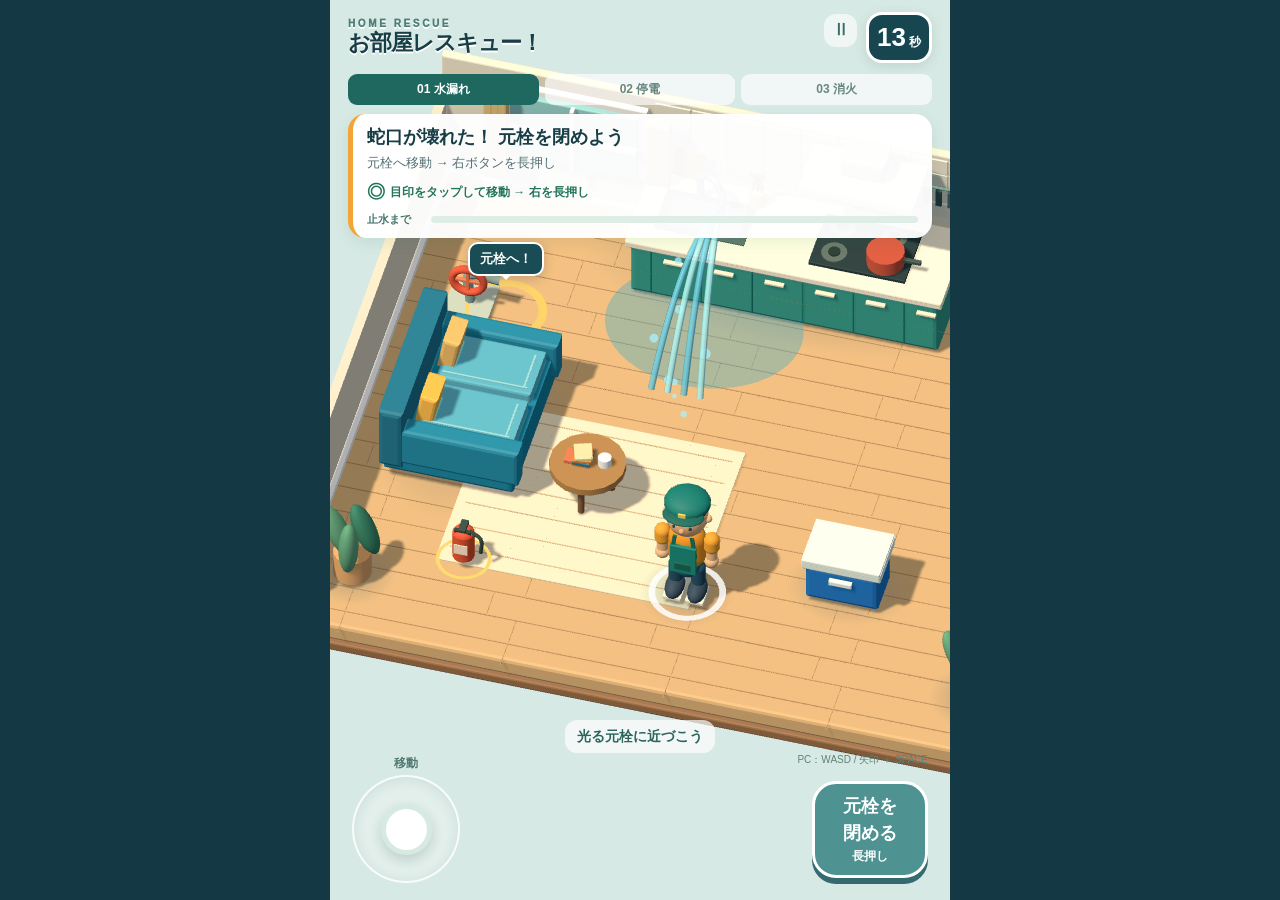
==== commit 0485c010: "Improve playable guidance, rescue difficulty, timing, camera and responsive CTA" ====
--- a/index.html
+++ b/index.html
@@ -21,7 +21,26 @@
 #end .fine{font-size:10px;line-height:1.55;max-width:400px;text-align:left;margin:0}
 #end #replay{font-size:13px;padding:6px 12px;flex-shrink:0}
 @media(max-height:680px){#end{gap:5px;padding:10px 14px}#end h2{font-size:24px}.ctaBridge{font-size:12px;line-height:1.5}.offerCard{padding:8px 11px 7px;border-radius:18px}.fvArtwork{padding:3px 0;gap:2px}#end #result{display:none}.fvArtwork .fvTitle{max-height:85px}.fvArtwork .fvPrice{max-height:134px}.offerBenefits{padding:6px 0}.offerBenefits strong{font-size:13px}#end #cta{padding:12px 2px;font-size:15px}.offerAfter{margin-top:8px;font-size:10px}#end #replay{padding:4px 10px}#end .fine{font-size:10px;line-height:1.4}}
-</style></head><body><main id="app"><canvas id="scene" aria-label="3Dお部屋レスキューゲーム"></canvas><div id="hud"><div class="top"><div class="logo"><small>HOME RESCUE</small>お部屋レスキュー！</div><div id="timer" class="time"><b id="clock">14</b>秒</div></div><div class="steps"><div class="step active">01 水漏れ</div><div class="step">02 停電</div><div class="step">03 消火</div></div><div id="mission"><div id="goal">蛇口が壊れた！ 元栓を閉めよう</div><div id="detail">光る目印へ移動 → 右ボタンを長押し</div><div class="meterline"><span id="meterLabel">止水まで</span><div id="progress"><i></i></div></div></div></div><button id="pause" aria-label="一時停止">Ⅱ</button><div class="targetLabel" id="targetLabel">元栓へ！</div><div id="hint">左で移動 ・ 右でアクション</div><div id="controls"><div id="stick" role="application" aria-label="移動スティック"><div id="knob"></div></div><button id="action" aria-label="アクションを長押し"><span id="actionText">元栓を<br>閉める</span><small id="actionSub">長押し</small></button></div><div id="caption">PC：WASD / 矢印 ＋ SPACE</div><div id="intro"><div class="card"><div class="eyebrow">そのトラブル、止められる？</div><h1>お部屋<br><em>レスキュー！</em></h1><p class="introText"><b>左で移動、右でアクション。</b><br>水漏れ・停電・火災を解決！</p><div class="count" id="countdown">3</div><small>自動でスタートします</small></div></div><div class="flash" id="flash"></div><div id="toast" role="status"></div><div id="resolved"><div class="panel"><div class="stamp" id="stamp">✓</div><b id="resolveTitle">水が止まった！</b><p id="resolveDetail">でも、床は水びたし…</p></div></div><div id="end"><div id="result">3つのトラブルを体験！</div><h2>もしものあとも、<br>いつもの暮らしへ。</h2><p class="ctaBridge">トラブルは止めても、損害は残る。<br>家財や賠償への備えを、今のうちに。</p><div class="offerCard"><div class="fvArtwork"><img class="fvTitle" src="[data-uri]" alt="セブン-イレブンオリジナル商品 賃貸ライフの賢い選択 自分サイズの家財保険" width="750" height="304"><img class="fvPrice" src="[data-uri]" alt="保険期間2年で7,000円から。1日あたり約9.6円から。必要な補償額に合わせて選ぶ、自分サイズの家財保険" width="750" height="536"></div><div class="offerBenefits"><span>WEBで<strong>最短3分</strong></span><span>補償額を<strong>自分で選べる</strong></span></div><a class="primary" id="cta" href="https://www.7-insurance.jp/lp/sej_mysizekazai/" target="_blank" rel="noopener">保険料・補償内容を確認する <span aria-hidden="true">›</span></a><p class="offerAfter">賃貸住宅にお住まいの方へ</p></div><p class="fine">ゲームは演出です。実際の事故時は身の安全を最優先に。描写した損害すべてが補償されるものではありません。補償条件・限度額等はリンク先の重要事項説明書・約款をご確認ください。</p><button class="secondary" id="replay">もう一度プレイ</button></div><div id="pauseLayer"><button id="resume" class="primary">ゲームに戻る</button></div><div id="error">3D表示を開始できませんでした。<br>WebGL対応ブラウザで開いてください。</div></main>
+
+/* Playable usability refinement */
+#operationGuide{display:flex;align-items:center;gap:5px;margin-top:5px;font-size:12px;font-weight:800;color:#21755b;line-height:1.5}
+.guideIcon{display:inline-block;font-size:18px;animation:guideTap 1.1s ease-in-out infinite}
+@keyframes guideTap{50%{transform:translateY(3px) scale(.86)}}
+#mission[data-stage="1"] #operationGuide{color:#257198}
+#toast{top:55px;transform:translateX(-50%);font-size:14px;padding:7px 12px;max-width:calc(100% - 24px);white-space:normal;text-align:center;box-shadow:0 3px 12px #214b3d25}
+#hint{max-width:calc(100% - 20px);white-space:normal;width:max-content;line-height:1.5}
+#hint.outOfRange{background:#fff0d7;color:#9b4d15;border:2px solid #eaa347}
+#hint.hitting{background:#daf7e5;color:#167340;border:2px solid #43bd79}
+#action.waiting{background:#4f9292;box-shadow:0 6px 0 #356b70;color:#fff}
+#end .fine{font-size:12px;line-height:1.45}
+#end #replay{font-size:14px;min-height:36px;padding:7px 12px}
+.readablePrice{display:none;color:#167942;padding:5px 0;line-height:1.3}
+.readablePrice span{display:block;font-size:12px}.readablePrice strong{display:block;font-size:34px;font-weight:900}.readablePrice small{font-size:18px}
+#rotateNotice{display:none;position:absolute;inset:0;z-index:30;background:#edf5ec;flex-direction:column;align-items:center;justify-content:center;gap:12px;text-align:center;padding:20px}
+#rotateNotice>span{font-size:48px;color:#228364}#rotateNotice b{font-size:21px}#rotateNotice p{font-size:14px;line-height:1.8;margin:0}
+@media(max-height:740px){#end{gap:5px;padding:10px 14px}#end h2{font-size:24px}#end #result{display:none}.fvArtwork .fvPrice{display:none}.readablePrice{display:block}.fvArtwork .fvTitle{max-height:85px}.fvArtwork{padding:0}.offerCard{padding:8px 11px}.offerBenefits{padding:5px 0}.offerAfter{margin-top:8px}#end .fine{font-size:12px;line-height:1.4}}
+@media(max-height:600px){#end{gap:4px}#end h2{font-size:22px}.fvArtwork .fvTitle{max-height:66px}.ctaBridge{font-size:12px}.readablePrice{padding:2px 0}.readablePrice strong{font-size:30px}.offerAfter{display:none}#end #replay{min-height:32px;padding:4px 10px}#operationGuide{font-size:11px;margin-top:3px}.guideIcon{font-size:15px}#toast{top:49px}}
+</style></head><body><main id="app"><canvas id="scene" aria-label="3Dお部屋レスキューゲーム"></canvas><div id="hud"><div class="top"><div class="logo"><small>HOME RESCUE</small>お部屋レスキュー！</div><div id="timer" class="time"><b id="clock">14</b>秒</div></div><div class="steps"><div class="step active">01 水漏れ</div><div class="step">02 停電</div><div class="step">03 消火</div></div><div id="mission"><div id="goal">蛇口が壊れた！ 元栓を閉めよう</div><div id="detail">光る目印へ移動 → 右ボタンを長押し</div><div id="operationGuide"><span class="guideIcon" aria-hidden="true">◎</span><span id="guideText">目印をタップして移動 → 右を長押し</span></div><div class="meterline"><span id="meterLabel">止水まで</span><div id="progress"><i></i></div></div></div></div><button id="pause" aria-label="一時停止">Ⅱ</button><div class="targetLabel" id="targetLabel">元栓へ！</div><div id="hint">左で移動 ・ 右でアクション</div><div id="controls"><div id="stick" role="application" aria-label="移動スティック"><div id="knob"></div></div><button id="action" aria-label="アクションを長押し"><span id="actionText">元栓を<br>閉める</span><small id="actionSub">長押し</small></button></div><div id="caption">PC：WASD / 矢印 ＋ SPACE</div><div id="intro"><div class="card"><div class="eyebrow">そのトラブル、止められる？</div><h1>お部屋<br><em>レスキュー！</em></h1><p class="introText"><b>左で移動、右でアクション。</b><br>水漏れ・停電・火災を解決！</p><div class="count" id="countdown">3</div><small>自動でスタートします</small></div></div><div class="flash" id="flash"></div><div id="toast" role="status"></div><div id="resolved"><div class="panel"><div class="stamp" id="stamp">✓</div><b id="resolveTitle">水が止まった！</b><p id="resolveDetail">でも、床は水びたし…</p></div></div><div id="end"><div id="result">3つのトラブルを体験！</div><h2>もしものあとも、<br>いつもの暮らしへ。</h2><p class="ctaBridge">トラブルは止めても、損害は残る。<br>家財や賠償への備えを、今のうちに。</p><div class="offerCard"><div class="fvArtwork"><img class="fvTitle" src="[data-uri]" alt="セブン-イレブンオリジナル商品 賃貸ライフの賢い選択 自分サイズの家財保険" width="750" height="304"><img class="fvPrice" src="[data-uri]" alt="保険期間2年で7,000円から。1日あたり約9.6円から。必要な補償額に合わせて選ぶ、自分サイズの家財保険" width="750" height="536"></div><div class="readablePrice"><span>保険期間2年で</span><strong>7,000<small>円〜</small></strong><span>1日あたり約9.6円〜</span></div><div class="offerBenefits"><span>WEBで<strong>最短3分</strong></span><span>補償額を<strong>自分で選べる</strong></span></div><a class="primary" id="cta" href="https://www.7-insurance.jp/lp/sej_mysizekazai/" target="_blank" rel="noopener">保険料・補償内容を確認する <span aria-hidden="true">›</span></a><p class="offerAfter">賃貸住宅にお住まいの方へ</p></div><p class="fine">ゲームは演出です。実際の事故時は身の安全を最優先に。描写した損害すべてが補償されるものではありません。補償条件・限度額等はリンク先の重要事項説明書・約款をご確認ください。</p><button class="secondary" id="replay">もう一度プレイ</button></div><div id="pauseLayer"><button id="resume" class="primary">ゲームに戻る</button></div><div id="rotateNotice" role="status"><span aria-hidden="true">↻</span><b>スマホを縦にして遊ぼう</b><p>縦に戻すと続きから再開します。<br>残り時間は減りません。</p></div><div id="error">3D表示を開始できませんでした。<br>WebGL対応ブラウザで開いてください。</div></main>
 <!--
 Three.js - MIT License
 Copyright 2010-2023 Three.js Authors
@@ -53,7 +72,7 @@
 function(t,e){"object"==typeof exports&&"undefined"!=typeof module?e(exports):"function"==typeof define&&define.amd?define(["exports"],e):e((t="undefined"!=typeof globalThis?globalThis:t||self).THREE={})}(this,(function(t){"use strict";const e="160",n=1,i=2,r=3,s=0,a=1,o=100,l=204,c=205,h=0,u=1,d=2,p=0,m=1,f=2,g=3,_=4,v=5,x=6,y="attached",M="detached",S=300,b=301,T=302,E=303,w=304,A=306,R=1e3,C=1001,L=1002,P=1003,I=1004,U=1005,D=1006,N=1007,O=1008,F=1009,B=1012,z=1013,G=1014,H=1015,V=1016,k=1017,W=1018,X=1020,j=1023,q=1026,Y=1027,Z=1029,J=1031,K=1033,$=33776,Q=33777,tt=33778,et=33779,nt=35840,it=35841,rt=35842,st=35843,at=36196,ot=37492,lt=37496,ct=37808,ht=37809,ut=37810,dt=37811,pt=37812,mt=37813,ft=37814,gt=37815,_t=37816,vt=37817,xt=37818,yt=37819,Mt=37820,St=37821,bt=36492,Tt=36494,Et=36495,wt=36284,At=36285,Rt=36286,Ct=2300,Lt=2301,Pt=2302,It=2400,Ut=2401,Dt=2402,Nt=2500,Ot=2501,Ft=3e3,Bt=3001,zt="",Gt="srgb",Ht="srgb-linear",Vt="display-p3",kt="display-p3-linear",Wt="linear",Xt="srgb",jt="rec709",qt="p3",Yt=7680,Zt=35044,Jt="300 es",Kt=1035,$t=2e3,Qt=2001;class te{addEventListener(t,e){void 0===this._listeners&&(this._listeners={});const n=this._listeners;void 0===n[t]&&(n[t]=[]),-1===n[t].indexOf(e)&&n[t].push(e)}hasEventListener(t,e){if(void 0===this._listeners)return!1;const n=this._listeners;return void 0!==n[t]&&-1!==n[t].indexOf(e)}removeEventListener(t,e){if(void 0===this._listeners)return;const n=this._listeners[t];if(void 0!==n){const t=n.indexOf(e);-1!==t&&n.splice(t,1)}}dispatchEvent(t){if(void 0===this._listeners)return;const e=this._listeners[t.type];if(void 0!==e){t.target=this;const n=e.slice(0);for(let e=0,i=n.length;e<i;e++)n[e].call(this,t);t.target=null}}}const ee=["00","01","02","03","04","05","06","07","08","09","0a","0b","0c","0d","0e","0f","10","11","12","13","14","15","16","17","18","19","1a","1b","1c","1d","1e","1f","20","21","22","23","24","25","26","27","28","29","2a","2b","2c","2d","2e","2f","30","31","32","33","34","35","36","37","38","39","3a","3b","3c","3d","3e","3f","40","41","42","43","44","45","46","47","48","49","4a","4b","4c","4d","4e","4f","50","51","52","53","54","55","56","57","58","59","5a","5b","5c","5d","5e","5f","60","61","62","63","64","65","66","67","68","69","6a","6b","6c","6d","6e","6f","70","71","72","73","74","75","76","77","78","79","7a","7b","7c","7d","7e","7f","80","81","82","83","84","85","86","87","88","89","8a","8b","8c","8d","8e","8f","90","91","92","93","94","95","96","97","98","99","9a","9b","9c","9d","9e","9f","a0","a1","a2","a3","a4","a5","a6","a7","a8","a9","aa","ab","ac","ad","ae","af","b0","b1","b2","b3","b4","b5","b6","b7","b8","b9","ba","bb","bc","bd","be","bf","c0","c1","c2","c3","c4","c5","c6","c7","c8","c9","ca","cb","cc","cd","ce","cf","d0","d1","d2","d3","d4","d5","d6","d7","d8","d9","da","db","dc","dd","de","df","e0","e1","e2","e3","e4","e5","e6","e7","e8","e9","ea","eb","ec","ed","ee","ef","f0","f1","f2","f3","f4","f5","f6","f7","f8","f9","fa","fb","fc","fd","fe","ff"];let ne=1234567;const ie=Math.PI/180,re=180/Math.PI;function se(){const t=4294967295*Math.random()|0,e=4294967295*Math.random()|0,n=4294967295*Math.random()|0,i=4294967295*Math.random()|0;return(ee[255&t]+ee[t>>8&255]+ee[t>>16&255]+ee[t>>24&255]+"-"+ee[255&e]+ee[e>>8&255]+"-"+ee[e>>16&15|64]+ee[e>>24&255]+"-"+ee[63&n|128]+ee[n>>8&255]+"-"+ee[n>>16&255]+ee[n>>24&255]+ee[255&i]+ee[i>>8&255]+ee[i>>16&255]+ee[i>>24&255]).toLowerCase()}function ae(t,e,n){return Math.max(e,Math.min(n,t))}function oe(t,e){return(t%e+e)%e}function le(t,e,n){return(1-n)*t+n*e}function ce(t){return 0==(t&t-1)&&0!==t}function he(t){return Math.pow(2,Math.floor(Math.log(t)/Math.LN2))}function ue(t,e){switch(e.constructor){case Float32Array:return t;case Uint32Array:return t/4294967295;case Uint16Array:return t/65535;case Uint8Array:return t/255;case Int32Array:return Math.max(t/2147483647,-1);case Int16Array:return Math.max(t/32767,-1);case Int8Array:return Math.max(t/127,-1);default:throw new Error("Invalid component type.")}}function de(t,e){switch(e.constructor){case Float32Array:return t;case Uint32Array:return Math.round(4294967295*t);case Uint16Array:return Math.round(65535*t);case Uint8Array:return Math.round(255*t);case Int32Array:return Math.round(2147483647*t);case Int16Array:return Math.round(32767*t);case Int8Array:return Math.round(127*t);default:throw new Error("Invalid component type.")}}const pe={DEG2RAD:ie,RAD2DEG:re,generateUUID:se,clamp:ae,euclideanModulo:oe,mapLinear:function(t,e,n,i,r){return i+(t-e)*(r-i)/(n-e)},inverseLerp:function(t,e,n){return t!==e?(n-t)/(e-t):0},lerp:le,damp:function(t,e,n,i){return le(t,e,1-Math.exp(-n*i))},pingpong:function(t,e=1){return e-Math.abs(oe(t,2*e)-e)},smoothstep:function(t,e,n){return t<=e?0:t>=n?1:(t=(t-e)/(n-e))*t*(3-2*t)},smootherstep:function(t,e,n){return t<=e?0:t>=n?1:(t=(t-e)/(n-e))*t*t*(t*(6*t-15)+10)},randInt:function(t,e){return t+Math.floor(Math.random()*(e-t+1))},randFloat:function(t,e){return t+Math.random()*(e-t)},randFloatSpread:function(t){return t*(.5-Math.random())},seededRandom:function(t){void 0!==t&&(ne=t);let e=ne+=1831565813;return e=Math.imul(e^e>>>15,1|e),e^=e+Math.imul(e^e>>>7,61|e),((e^e>>>14)>>>0)/4294967296},degToRad:function(t){return t*ie},radToDeg:function(t){return t*re},isPowerOfTwo:ce,ceilPowerOfTwo:function(t){return Math.pow(2,Math.ceil(Math.log(t)/Math.LN2))},floorPowerOfTwo:he,setQuaternionFromProperEuler:function(t,e,n,i,r){const s=Math.cos,a=Math.sin,o=s(n/2),l=a(n/2),c=s((e+i)/2),h=a((e+i)/2),u=s((e-i)/2),d=a((e-i)/2),p=s((i-e)/2),m=a((i-e)/2);switch(r){case"XYX":t.set(o*h,l*u,l*d,o*c);break;case"YZY":t.set(l*d,o*h,l*u,o*c);break;case"ZXZ":t.set(l*u,l*d,o*h,o*c);break;case"XZX":t.set(o*h,l*m,l*p,o*c);break;case"YXY":t.set(l*p,o*h,l*m,o*c);break;case"ZYZ":t.set(l*m,l*p,o*h,o*c);break;default:console.warn("THREE.MathUtils: .setQuaternionFromProperEuler() encountered an unknown order: "+r)}},normalize:de,denormalize:ue};class me{constructor(t=0,e=0){me.prototype.isVector2=!0,this.x=t,this.y=e}get width(){return this.x}set width(t){this.x=t}get height(){return this.y}set height(t){this.y=t}set(t,e){return this.x=t,this.y=e,this}setScalar(t){return this.x=t,this.y=t,this}setX(t){return this.x=t,this}setY(t){return this.y=t,this}setComponent(t,e){switch(t){case 0:this.x=e;break;case 1:this.y=e;break;default:throw new Error("index is out of range: "+t)}return this}getComponent(t){switch(t){case 0:return this.x;case 1:return this.y;default:throw new Error("index is out of range: "+t)}}clone(){return new this.constructor(this.x,this.y)}copy(t){return this.x=t.x,this.y=t.y,this}add(t){return this.x+=t.x,this.y+=t.y,this}addScalar(t){return this.x+=t,this.y+=t,this}addVectors(t,e){return this.x=t.x+e.x,this.y=t.y+e.y,this}addScaledVector(t,e){return this.x+=t.x*e,this.y+=t.y*e,this}sub(t){return this.x-=t.x,this.y-=t.y,this}subScalar(t){return this.x-=t,this.y-=t,this}subVectors(t,e){return this.x=t.x-e.x,this.y=t.y-e.y,this}multiply(t){return this.x*=t.x,this.y*=t.y,this}multiplyScalar(t){return this.x*=t,this.y*=t,this}divide(t){return this.x/=t.x,this.y/=t.y,this}divideScalar(t){return this.multiplyScalar(1/t)}applyMatrix3(t){const e=this.x,n=this.y,i=t.elements;return this.x=i[0]*e+i[3]*n+i[6],this.y=i[1]*e+i[4]*n+i[7],this}min(t){return this.x=Math.min(this.x,t.x),this.y=Math.min(this.y,t.y),this}max(t){return this.x=Math.max(this.x,t.x),this.y=Math.max(this.y,t.y),this}clamp(t,e){return this.x=Math.max(t.x,Math.min(e.x,this.x)),this.y=Math.max(t.y,Math.min(e.y,this.y)),this}clampScalar(t,e){return this.x=Math.max(t,Math.min(e,this.x)),this.y=Math.max(t,Math.min(e,this.y)),this}clampLength(t,e){const n=this.length();return this.divideScalar(n||1).multiplyScalar(Math.max(t,Math.min(e,n)))}floor(){return this.x=Math.floor(this.x),this.y=Math.floor(this.y),this}ceil(){return this.x=Math.ceil(this.x),this.y=Math.ceil(this.y),this}round(){return this.x=Math.round(this.x),this.y=Math.round(this.y),this}roundToZero(){return this.x=Math.trunc(this.x),this.y=Math.trunc(this.y),this}negate(){return this.x=-this.x,this.y=-this.y,this}dot(t){return this.x*t.x+this.y*t.y}cross(t){return this.x*t.y-this.y*t.x}lengthSq(){return this.x*this.x+this.y*this.y}length(){return Math.sqrt(this.x*this.x+this.y*this.y)}manhattanLength(){return Math.abs(this.x)+Math.abs(this.y)}normalize(){return this.divideScalar(this.length()||1)}angle(){return Math.atan2(-this.y,-this.x)+Math.PI}angleTo(t){const e=Math.sqrt(this.lengthSq()*t.lengthSq());if(0===e)return Math.PI/2;const n=this.dot(t)/e;return Math.acos(ae(n,-1,1))}distanceTo(t){return Math.sqrt(this.distanceToSquared(t))}distanceToSquared(t){const e=this.x-t.x,n=this.y-t.y;return e*e+n*n}manhattanDistanceTo(t){return Math.abs(this.x-t.x)+Math.abs(this.y-t.y)}setLength(t){return this.normalize().multiplyScalar(t)}lerp(t,e){return this.x+=(t.x-this.x)*e,this.y+=(t.y-this.y)*e,this}lerpVectors(t,e,n){return this.x=t.x+(e.x-t.x)*n,this.y=t.y+(e.y-t.y)*n,this}equals(t){return t.x===this.x&&t.y===this.y}fromArray(t,e=0){return this.x=t[e],this.y=t[e+1],this}toArray(t=[],e=0){return t[e]=this.x,t[e+1]=this.y,t}fromBufferAttribute(t,e){return this.x=t.getX(e),this.y=t.getY(e),this}rotateAround(t,e){const n=Math.cos(e),i=Math.sin(e),r=this.x-t.x,s=this.y-t.y;return this.x=r*n-s*i+t.x,this.y=r*i+s*n+t.y,this}random(){return this.x=Math.random(),this.y=Math.random(),this}*[Symbol.iterator](){yield this.x,yield this.y}}class fe{constructor(t,e,n,i,r,s,a,o,l){fe.prototype.isMatrix3=!0,this.elements=[1,0,0,0,1,0,0,0,1],void 0!==t&&this.set(t,e,n,i,r,s,a,o,l)}set(t,e,n,i,r,s,a,o,l){const c=this.elements;return c[0]=t,c[1]=i,c[2]=a,c[3]=e,c[4]=r,c[5]=o,c[6]=n,c[7]=s,c[8]=l,this}identity(){return this.set(1,0,0,0,1,0,0,0,1),this}copy(t){const e=this.elements,n=t.elements;return e[0]=n[0],e[1]=n[1],e[2]=n[2],e[3]=n[3],e[4]=n[4],e[5]=n[5],e[6]=n[6],e[7]=n[7],e[8]=n[8],this}extractBasis(t,e,n){return t.setFromMatrix3Column(this,0),e.setFromMatrix3Column(this,1),n.setFromMatrix3Column(this,2),this}setFromMatrix4(t){const e=t.elements;return this.set(e[0],e[4],e[8],e[1],e[5],e[9],e[2],e[6],e[10]),this}multiply(t){return this.multiplyMatrices(this,t)}premultiply(t){return this.multiplyMatrices(t,this)}multiplyMatrices(t,e){const n=t.elements,i=e.elements,r=this.elements,s=n[0],a=n[3],o=n[6],l=n[1],c=n[4],h=n[7],u=n[2],d=n[5],p=n[8],m=i[0],f=i[3],g=i[6],_=i[1],v=i[4],x=i[7],y=i[2],M=i[5],S=i[8];return r[0]=s*m+a*_+o*y,r[3]=s*f+a*v+o*M,r[6]=s*g+a*x+o*S,r[1]=l*m+c*_+h*y,r[4]=l*f+c*v+h*M,r[7]=l*g+c*x+h*S,r[2]=u*m+d*_+p*y,r[5]=u*f+d*v+p*M,r[8]=u*g+d*x+p*S,this}multiplyScalar(t){const e=this.elements;return e[0]*=t,e[3]*=t,e[6]*=t,e[1]*=t,e[4]*=t,e[7]*=t,e[2]*=t,e[5]*=t,e[8]*=t,this}determinant(){const t=this.elements,e=t[0],n=t[1],i=t[2],r=t[3],s=t[4],a=t[5],o=t[6],l=t[7],c=t[8];return e*s*c-e*a*l-n*r*c+n*a*o+i*r*l-i*s*o}invert(){const t=this.elements,e=t[0],n=t[1],i=t[2],r=t[3],s=t[4],a=t[5],o=t[6],l=t[7],c=t[8],h=c*s-a*l,u=a*o-c*r,d=l*r-s*o,p=e*h+n*u+i*d;if(0===p)return this.set(0,0,0,0,0,0,0,0,0);const m=1/p;return t[0]=h*m,t[1]=(i*l-c*n)*m,t[2]=(a*n-i*s)*m,t[3]=u*m,t[4]=(c*e-i*o)*m,t[5]=(i*r-a*e)*m,t[6]=d*m,t[7]=(n*o-l*e)*m,t[8]=(s*e-n*r)*m,this}transpose(){let t;const e=this.elements;return t=e[1],e[1]=e[3],e[3]=t,t=e[2],e[2]=e[6],e[6]=t,t=e[5],e[5]=e[7],e[7]=t,this}getNormalMatrix(t){return this.setFromMatrix4(t).invert().transpose()}transposeIntoArray(t){const e=this.elements;return t[0]=e[0],t[1]=e[3],t[2]=e[6],t[3]=e[1],t[4]=e[4],t[5]=e[7],t[6]=e[2],t[7]=e[5],t[8]=e[8],this}setUvTransform(t,e,n,i,r,s,a){const o=Math.cos(r),l=Math.sin(r);return this.set(n*o,n*l,-n*(o*s+l*a)+s+t,-i*l,i*o,-i*(-l*s+o*a)+a+e,0,0,1),this}scale(t,e){return this.premultiply(ge.makeScale(t,e)),this}rotate(t){return this.premultiply(ge.makeRotation(-t)),this}translate(t,e){return this.premultiply(ge.makeTranslation(t,e)),this}makeTranslation(t,e){return t.isVector2?this.set(1,0,t.x,0,1,t.y,0,0,1):this.set(1,0,t,0,1,e,0,0,1),this}makeRotation(t){const e=Math.cos(t),n=Math.sin(t);return this.set(e,-n,0,n,e,0,0,0,1),this}makeScale(t,e){return this.set(t,0,0,0,e,0,0,0,1),this}equals(t){const e=this.elements,n=t.elements;for(let t=0;t<9;t++)if(e[t]!==n[t])return!1;return!0}fromArray(t,e=0){for(let n=0;n<9;n++)this.elements[n]=t[n+e];return this}toArray(t=[],e=0){const n=this.elements;return t[e]=n[0],t[e+1]=n[1],t[e+2]=n[2],t[e+3]=n[3],t[e+4]=n[4],t[e+5]=n[5],t[e+6]=n[6],t[e+7]=n[7],t[e+8]=n[8],t}clone(){return(new this.constructor).fromArray(this.elements)}}const ge=new fe;function _e(t){for(let e=t.length-1;e>=0;--e)if(t[e]>=65535)return!0;return!1}const ve={Int8Array:Int8Array,Uint8Array:Uint8Array,Uint8ClampedArray:Uint8ClampedArray,Int16Array:Int16Array,Uint16Array:Uint16Array,Int32Array:Int32Array,Uint32Array:Uint32Array,Float32Array:Float32Array,Float64Array:Float64Array};function xe(t,e){return new ve[t](e)}function ye(t){return document.createElementNS("http://www.w3.org/1999/xhtml",t)}function Me(){const t=ye("canvas");return t.style.display="block",t}const Se={};function be(t){t in Se||(Se[t]=!0,console.warn(t))}const Te=(new fe).set(.8224621,.177538,0,.0331941,.9668058,0,.0170827,.0723974,.9105199),Ee=(new fe).set(1.2249401,-.2249404,0,-.0420569,1.0420571,0,-.0196376,-.0786361,1.0982735),we={[Ht]:{transfer:Wt,primaries:jt,toReference:t=>t,fromReference:t=>t},[Gt]:{transfer:Xt,primaries:jt,toReference:t=>t.convertSRGBToLinear(),fromReference:t=>t.convertLinearToSRGB()},[kt]:{transfer:Wt,primaries:qt,toReference:t=>t.applyMatrix3(Ee),fromReference:t=>t.applyMatrix3(Te)},[Vt]:{transfer:Xt,primaries:qt,toReference:t=>t.convertSRGBToLinear().applyMatrix3(Ee),fromReference:t=>t.applyMatrix3(Te).convertLinearToSRGB()}},Ae=new Set([Ht,kt]),Re={enabled:!0,_workingColorSpace:Ht,get workingColorSpace(){return this._workingColorSpace},set workingColorSpace(t){if(!Ae.has(t))throw new Error(`Unsupported working color space, "${t}".`);this._workingColorSpace=t},convert:function(t,e,n){if(!1===this.enabled||e===n||!e||!n)return t;const i=we[e].toReference;return(0,we[n].fromReference)(i(t))},fromWorkingColorSpace:function(t,e){return this.convert(t,this._workingColorSpace,e)},toWorkingColorSpace:function(t,e){return this.convert(t,e,this._workingColorSpace)},getPrimaries:function(t){return we[t].primaries},getTransfer:function(t){return t===zt?Wt:we[t].transfer}};function Ce(t){return t<.04045?.0773993808*t:Math.pow(.9478672986*t+.0521327014,2.4)}function Le(t){return t<.0031308?12.92*t:1.055*Math.pow(t,.41666)-.055}let Pe;class Ie{static getDataURL(t){if(/^data:/i.test(t.src))return t.src;if("undefined"==typeof HTMLCanvasElement)return t.src;let e;if(t instanceof HTMLCanvasElement)e=t;else{void 0===Pe&&(Pe=ye("canvas")),Pe.width=t.width,Pe.height=t.height;const n=Pe.getContext("2d");t instanceof ImageData?n.putImageData(t,0,0):n.drawImage(t,0,0,t.width,t.height),e=Pe}return e.width>2048||e.height>2048?(console.warn("THREE.ImageUtils.getDataURL: Image converted to jpg for performance reasons",t),e.toDataURL("image/jpeg",.6)):e.toDataURL("image/png")}static sRGBToLinear(t){if("undefined"!=typeof HTMLImageElement&&t instanceof HTMLImageElement||"undefined"!=typeof HTMLCanvasElement&&t instanceof HTMLCanvasElement||"undefined"!=typeof ImageBitmap&&t instanceof ImageBitmap){const e=ye("canvas");e.width=t.width,e.height=t.height;const n=e.getContext("2d");n.drawImage(t,0,0,t.width,t.height);const i=n.getImageData(0,0,t.width,t.height),r=i.data;for(let t=0;t<r.length;t++)r[t]=255*Ce(r[t]/255);return n.putImageData(i,0,0),e}if(t.data){const e=t.data.slice(0);for(let t=0;t<e.length;t++)e instanceof Uint8Array||e instanceof Uint8ClampedArray?e[t]=Math.floor(255*Ce(e[t]/255)):e[t]=Ce(e[t]);return{data:e,width:t.width,height:t.height}}return console.warn("THREE.ImageUtils.sRGBToLinear(): Unsupported image type. No color space conversion applied."),t}}let Ue=0;class De{constructor(t=null){this.isSource=!0,Object.defineProperty(this,"id",{value:Ue++}),this.uuid=se(),this.data=t,this.version=0}set needsUpdate(t){!0===t&&this.version++}toJSON(t){const e=void 0===t||"string"==typeof t;if(!e&&void 0!==t.images[this.uuid])return t.images[this.uuid];const n={uuid:this.uuid,url:""},i=this.data;if(null!==i){let t;if(Array.isArray(i)){t=[];for(let e=0,n=i.length;e<n;e++)i[e].isDataTexture?t.push(Ne(i[e].image)):t.push(Ne(i[e]))}else t=Ne(i);n.url=t}return e||(t.images[this.uuid]=n),n}}function Ne(t){return"undefined"!=typeof HTMLImageElement&&t instanceof HTMLImageElement||"undefined"!=typeof HTMLCanvasElement&&t instanceof HTMLCanvasElement||"undefined"!=typeof ImageBitmap&&t instanceof ImageBitmap?Ie.getDataURL(t):t.data?{data:Array.from(t.data),width:t.width,height:t.height,type:t.data.constructor.name}:(console.warn("THREE.Texture: Unable to serialize Texture."),{})}let Oe=0;class Fe extends te{constructor(t=Fe.DEFAULT_IMAGE,e=Fe.DEFAULT_MAPPING,n=1001,i=1001,r=1006,s=1008,a=1023,o=1009,l=Fe.DEFAULT_ANISOTROPY,c=""){super(),this.isTexture=!0,Object.defineProperty(this,"id",{value:Oe++}),this.uuid=se(),this.name="",this.source=new De(t),this.mipmaps=[],this.mapping=e,this.channel=0,this.wrapS=n,this.wrapT=i,this.magFilter=r,this.minFilter=s,this.anisotropy=l,this.format=a,this.internalFormat=null,this.type=o,this.offset=new me(0,0),this.repeat=new me(1,1),this.center=new me(0,0),this.rotation=0,this.matrixAutoUpdate=!0,this.matrix=new fe,this.generateMipmaps=!0,this.premultiplyAlpha=!1,this.flipY=!0,this.unpackAlignment=4,"string"==typeof c?this.colorSpace=c:(be("THREE.Texture: Property .encoding has been replaced by .colorSpace."),this.colorSpace=c===Bt?Gt:zt),this.userData={},this.version=0,this.onUpdate=null,this.isRenderTargetTexture=!1,this.needsPMREMUpdate=!1}get image(){return this.source.data}set image(t=null){this.source.data=t}updateMatrix(){this.matrix.setUvTransform(this.offset.x,this.offset.y,this.repeat.x,this.repeat.y,this.rotation,this.center.x,this.center.y)}clone(){return(new this.constructor).copy(this)}copy(t){return this.name=t.name,this.source=t.source,this.mipmaps=t.mipmaps.slice(0),this.mapping=t.mapping,this.channel=t.channel,this.wrapS=t.wrapS,this.wrapT=t.wrapT,this.magFilter=t.magFilter,this.minFilter=t.minFilter,this.anisotropy=t.anisotropy,this.format=t.format,this.internalFormat=t.internalFormat,this.type=t.type,this.offset.copy(t.offset),this.repeat.copy(t.repeat),this.center.copy(t.center),this.rotation=t.rotation,this.matrixAutoUpdate=t.matrixAutoUpdate,this.matrix.copy(t.matrix),this.generateMipmaps=t.generateMipmaps,this.premultiplyAlpha=t.premultiplyAlpha,this.flipY=t.flipY,this.unpackAlignment=t.unpackAlignment,this.colorSpace=t.colorSpace,this.userData=JSON.parse(JSON.stringify(t.userData)),this.needsUpdate=!0,this}toJSON(t){const e=void 0===t||"string"==typeof t;if(!e&&void 0!==t.textures[this.uuid])return t.textures[this.uuid];const n={metadata:{version:4.6,type:"Texture",generator:"Texture.toJSON"},uuid:this.uuid,name:this.name,image:this.source.toJSON(t).uuid,mapping:this.mapping,channel:this.channel,repeat:[this.repeat.x,this.repeat.y],offset:[this.offset.x,this.offset.y],center:[this.center.x,this.center.y],rotation:this.rotation,wrap:[this.wrapS,this.wrapT],format:this.format,internalFormat:this.internalFormat,type:this.type,colorSpace:this.colorSpace,minFilter:this.minFilter,magFilter:this.magFilter,anisotropy:this.anisotropy,flipY:this.flipY,generateMipmaps:this.generateMipmaps,premultiplyAlpha:this.premultiplyAlpha,unpackAlignment:this.unpackAlignment};return Object.keys(this.userData).length>0&&(n.userData=this.userData),e||(t.textures[this.uuid]=n),n}dispose(){this.dispatchEvent({type:"dispose"})}transformUv(t){if(this.mapping!==S)return t;if(t.applyMatrix3(this.matrix),t.x<0||t.x>1)switch(this.wrapS){case R:t.x=t.x-Math.floor(t.x);break;case C:t.x=t.x<0?0:1;break;case L:1===Math.abs(Math.floor(t.x)%2)?t.x=Math.ceil(t.x)-t.x:t.x=t.x-Math.floor(t.x)}if(t.y<0||t.y>1)switch(this.wrapT){case R:t.y=t.y-Math.floor(t.y);break;case C:t.y=t.y<0?0:1;break;case L:1===Math.abs(Math.floor(t.y)%2)?t.y=Math.ceil(t.y)-t.y:t.y=t.y-Math.floor(t.y)}return this.flipY&&(t.y=1-t.y),t}set needsUpdate(t){!0===t&&(this.version++,this.source.needsUpdate=!0)}get encoding(){return be("THREE.Texture: Property .encoding has been replaced by .colorSpace."),this.colorSpace===Gt?Bt:Ft}set encoding(t){be("THREE.Texture: Property .encoding has been replaced by .colorSpace."),this.colorSpace=t===Bt?Gt:zt}}Fe.DEFAULT_IMAGE=null,Fe.DEFAULT_MAPPING=S,Fe.DEFAULT_ANISOTROPY=1;class Be{constructor(t=0,e=0,n=0,i=1){Be.prototype.isVector4=!0,this.x=t,this.y=e,this.z=n,this.w=i}get width(){return this.z}set width(t){this.z=t}get height(){return this.w}set height(t){this.w=t}set(t,e,n,i){return this.x=t,this.y=e,this.z=n,this.w=i,this}setScalar(t){return this.x=t,this.y=t,this.z=t,this.w=t,this}setX(t){return this.x=t,this}setY(t){return this.y=t,this}setZ(t){return this.z=t,this}setW(t){return this.w=t,this}setComponent(t,e){switch(t){case 0:this.x=e;break;case 1:this.y=e;break;case 2:this.z=e;break;case 3:this.w=e;break;default:throw new Error("index is out of range: "+t)}return this}getComponent(t){switch(t){case 0:return this.x;case 1:return this.y;case 2:return this.z;case 3:return this.w;default:throw new Error("index is out of range: "+t)}}clone(){return new this.constructor(this.x,this.y,this.z,this.w)}copy(t){return this.x=t.x,this.y=t.y,this.z=t.z,this.w=void 0!==t.w?t.w:1,this}add(t){return this.x+=t.x,this.y+=t.y,this.z+=t.z,this.w+=t.w,this}addScalar(t){return this.x+=t,this.y+=t,this.z+=t,this.w+=t,this}addVectors(t,e){return this.x=t.x+e.x,this.y=t.y+e.y,this.z=t.z+e.z,this.w=t.w+e.w,this}addScaledVector(t,e){return this.x+=t.x*e,this.y+=t.y*e,this.z+=t.z*e,this.w+=t.w*e,this}sub(t){return this.x-=t.x,this.y-=t.y,this.z-=t.z,this.w-=t.w,this}subScalar(t){return this.x-=t,this.y-=t,this.z-=t,this.w-=t,this}subVectors(t,e){return this.x=t.x-e.x,this.y=t.y-e.y,this.z=t.z-e.z,this.w=t.w-e.w,this}multiply(t){return this.x*=t.x,this.y*=t.y,this.z*=t.z,this.w*=t.w,this}multiplyScalar(t){return this.x*=t,this.y*=t,this.z*=t,this.w*=t,this}applyMatrix4(t){const e=this.x,n=this.y,i=this.z,r=this.w,s=t.elements;return this.x=s[0]*e+s[4]*n+s[8]*i+s[12]*r,this.y=s[1]*e+s[5]*n+s[9]*i+s[13]*r,this.z=s[2]*e+s[6]*n+s[10]*i+s[14]*r,this.w=s[3]*e+s[7]*n+s[11]*i+s[15]*r,this}divideScalar(t){return this.multiplyScalar(1/t)}setAxisAngleFromQuaternion(t){this.w=2*Math.acos(t.w);const e=Math.sqrt(1-t.w*t.w);return e<1e-4?(this.x=1,this.y=0,this.z=0):(this.x=t.x/e,this.y=t.y/e,this.z=t.z/e),this}setAxisAngleFromRotationMatrix(t){let e,n,i,r;const s=.01,a=.1,o=t.elements,l=o[0],c=o[4],h=o[8],u=o[1],d=o[5],p=o[9],m=o[2],f=o[6],g=o[10];if(Math.abs(c-u)<s&&Math.abs(h-m)<s&&Math.abs(p-f)<s){if(Math.abs(c+u)<a&&Math.abs(h+m)<a&&Math.abs(p+f)<a&&Math.abs(l+d+g-3)<a)return this.set(1,0,0,0),this;e=Math.PI;const t=(l+1)/2,o=(d+1)/2,_=(g+1)/2,v=(c+u)/4,x=(h+m)/4,y=(p+f)/4;return t>o&&t>_?t<s?(n=0,i=.707106781,r=.707106781):(n=Math.sqrt(t),i=v/n,r=x/n):o>_?o<s?(n=.707106781,i=0,r=.707106781):(i=Math.sqrt(o),n=v/i,r=y/i):_<s?(n=.707106781,i=.707106781,r=0):(r=Math.sqrt(_),n=x/r,i=y/r),this.set(n,i,r,e),this}let _=Math.sqrt((f-p)*(f-p)+(h-m)*(h-m)+(u-c)*(u-c));return Math.abs(_)<.001&&(_=1),this.x=(f-p)/_,this.y=(h-m)/_,this.z=(u-c)/_,this.w=Math.acos((l+d+g-1)/2),this}min(t){return this.x=Math.min(this.x,t.x),this.y=Math.min(this.y,t.y),this.z=Math.min(this.z,t.z),this.w=Math.min(this.w,t.w),this}max(t){return this.x=Math.max(this.x,t.x),this.y=Math.max(this.y,t.y),this.z=Math.max(this.z,t.z),this.w=Math.max(this.w,t.w),this}clamp(t,e){return this.x=Math.max(t.x,Math.min(e.x,this.x)),this.y=Math.max(t.y,Math.min(e.y,this.y)),this.z=Math.max(t.z,Math.min(e.z,this.z)),this.w=Math.max(t.w,Math.min(e.w,this.w)),this}clampScalar(t,e){return this.x=Math.max(t,Math.min(e,this.x)),this.y=Math.max(t,Math.min(e,this.y)),this.z=Math.max(t,Math.min(e,this.z)),this.w=Math.max(t,Math.min(e,this.w)),this}clampLength(t,e){const n=this.length();return this.divideScalar(n||1).multiplyScalar(Math.max(t,Math.min(e,n)))}floor(){return this.x=Math.floor(this.x),this.y=Math.floor(this.y),this.z=Math.floor(this.z),this.w=Math.floor(this.w),this}ceil(){return this.x=Math.ceil(this.x),this.y=Math.ceil(this.y),this.z=Math.ceil(this.z),this.w=Math.ceil(this.w),this}round(){return this.x=Math.round(this.x),this.y=Math.round(this.y),this.z=Math.round(this.z),this.w=Math.round(this.w),this}roundToZero(){return this.x=Math.trunc(this.x),this.y=Math.trunc(this.y),this.z=Math.trunc(this.z),this.w=Math.trunc(this.w),this}negate(){return this.x=-this.x,this.y=-this.y,this.z=-this.z,this.w=-this.w,this}dot(t){return this.x*t.x+this.y*t.y+this.z*t.z+this.w*t.w}lengthSq(){return this.x*this.x+this.y*this.y+this.z*this.z+this.w*this.w}length(){return Math.sqrt(this.x*this.x+this.y*this.y+this.z*this.z+this.w*this.w)}manhattanLength(){return Math.abs(this.x)+Math.abs(this.y)+Math.abs(this.z)+Math.abs(this.w)}normalize(){return this.divideScalar(this.length()||1)}setLength(t){return this.normalize().multiplyScalar(t)}lerp(t,e){return this.x+=(t.x-this.x)*e,this.y+=(t.y-this.y)*e,this.z+=(t.z-this.z)*e,this.w+=(t.w-this.w)*e,this}lerpVectors(t,e,n){return this.x=t.x+(e.x-t.x)*n,this.y=t.y+(e.y-t.y)*n,this.z=t.z+(e.z-t.z)*n,this.w=t.w+(e.w-t.w)*n,this}equals(t){return t.x===this.x&&t.y===this.y&&t.z===this.z&&t.w===this.w}fromArray(t,e=0){return this.x=t[e],this.y=t[e+1],this.z=t[e+2],this.w=t[e+3],this}toArray(t=[],e=0){return t[e]=this.x,t[e+1]=this.y,t[e+2]=this.z,t[e+3]=this.w,t}fromBufferAttribute(t,e){return this.x=t.getX(e),this.y=t.getY(e),this.z=t.getZ(e),this.w=t.getW(e),this}random(){return this.x=Math.random(),this.y=Math.random(),this.z=Math.random(),this.w=Math.random(),this}*[Symbol.iterator](){yield this.x,yield this.y,yield this.z,yield this.w}}class ze extends te{constructor(t=1,e=1,n={}){super(),this.isRenderTarget=!0,this.width=t,this.height=e,this.depth=1,this.scissor=new Be(0,0,t,e),this.scissorTest=!1,this.viewport=new Be(0,0,t,e);const i={width:t,height:e,depth:1};void 0!==n.encoding&&(be("THREE.WebGLRenderTarget: option.encoding has been replaced by option.colorSpace."),n.colorSpace=n.encoding===Bt?Gt:zt),n=Object.assign({generateMipmaps:!1,internalFormat:null,minFilter:D,depthBuffer:!0,stencilBuffer:!1,depthTexture:null,samples:0},n),this.texture=new Fe(i,n.mapping,n.wrapS,n.wrapT,n.magFilter,n.minFilter,n.format,n.type,n.anisotropy,n.colorSpace),this.texture.isRenderTargetTexture=!0,this.texture.flipY=!1,this.texture.generateMipmaps=n.generateMipmaps,this.texture.internalFormat=n.internalFormat,this.depthBuffer=n.depthBuffer,this.stencilBuffer=n.stencilBuffer,this.depthTexture=n.depthTexture,this.samples=n.samples}setSize(t,e,n=1){this.width===t&&this.height===e&&this.depth===n||(this.width=t,this.height=e,this.depth=n,this.texture.image.width=t,this.texture.image.height=e,this.texture.image.depth=n,this.dispose()),this.viewport.set(0,0,t,e),this.scissor.set(0,0,t,e)}clone(){return(new this.constructor).copy(this)}copy(t){this.width=t.width,this.height=t.height,this.depth=t.depth,this.scissor.copy(t.scissor),this.scissorTest=t.scissorTest,this.viewport.copy(t.viewport),this.texture=t.texture.clone(),this.texture.isRenderTargetTexture=!0;const e=Object.assign({},t.texture.image);return this.texture.source=new De(e),this.depthBuffer=t.depthBuffer,this.stencilBuffer=t.stencilBuffer,null!==t.depthTexture&&(this.depthTexture=t.depthTexture.clone()),this.samples=t.samples,this}dispose(){this.dispatchEvent({type:"dispose"})}}class Ge extends ze{constructor(t=1,e=1,n={}){super(t,e,n),this.isWebGLRenderTarget=!0}}class He extends Fe{constructor(t=null,e=1,n=1,i=1){super(null),this.isDataArrayTexture=!0,this.image={data:t,width:e,height:n,depth:i},this.magFilter=P,this.minFilter=P,this.wrapR=C,this.generateMipmaps=!1,this.flipY=!1,this.unpackAlignment=1}}class Ve extends Fe{constructor(t=null,e=1,n=1,i=1){super(null),this.isData3DTexture=!0,this.image={data:t,width:e,height:n,depth:i},this.magFilter=P,this.minFilter=P,this.wrapR=C,this.generateMipmaps=!1,this.flipY=!1,this.unpackAlignment=1}}class ke{constructor(t=0,e=0,n=0,i=1){this.isQuaternion=!0,this._x=t,this._y=e,this._z=n,this._w=i}static slerpFlat(t,e,n,i,r,s,a){let o=n[i+0],l=n[i+1],c=n[i+2],h=n[i+3];const u=r[s+0],d=r[s+1],p=r[s+2],m=r[s+3];if(0===a)return t[e+0]=o,t[e+1]=l,t[e+2]=c,void(t[e+3]=h);if(1===a)return t[e+0]=u,t[e+1]=d,t[e+2]=p,void(t[e+3]=m);if(h!==m||o!==u||l!==d||c!==p){let t=1-a;const e=o*u+l*d+c*p+h*m,n=e>=0?1:-1,i=1-e*e;if(i>Number.EPSILON){const r=Math.sqrt(i),s=Math.atan2(r,e*n);t=Math.sin(t*s)/r,a=Math.sin(a*s)/r}const r=a*n;if(o=o*t+u*r,l=l*t+d*r,c=c*t+p*r,h=h*t+m*r,t===1-a){const t=1/Math.sqrt(o*o+l*l+c*c+h*h);o*=t,l*=t,c*=t,h*=t}}t[e]=o,t[e+1]=l,t[e+2]=c,t[e+3]=h}static multiplyQuaternionsFlat(t,e,n,i,r,s){const a=n[i],o=n[i+1],l=n[i+2],c=n[i+3],h=r[s],u=r[s+1],d=r[s+2],p=r[s+3];return t[e]=a*p+c*h+o*d-l*u,t[e+1]=o*p+c*u+l*h-a*d,t[e+2]=l*p+c*d+a*u-o*h,t[e+3]=c*p-a*h-o*u-l*d,t}get x(){return this._x}set x(t){this._x=t,this._onChangeCallback()}get y(){return this._y}set y(t){this._y=t,this._onChangeCallback()}get z(){return this._z}set z(t){this._z=t,this._onChangeCallback()}get w(){return this._w}set w(t){this._w=t,this._onChangeCallback()}set(t,e,n,i){return this._x=t,this._y=e,this._z=n,this._w=i,this._onChangeCallback(),this}clone(){return new this.constructor(this._x,this._y,this._z,this._w)}copy(t){return this._x=t.x,this._y=t.y,this._z=t.z,this._w=t.w,this._onChangeCallback(),this}setFromEuler(t,e=!0){const n=t._x,i=t._y,r=t._z,s=t._order,a=Math.cos,o=Math.sin,l=a(n/2),c=a(i/2),h=a(r/2),u=o(n/2),d=o(i/2),p=o(r/2);switch(s){case"XYZ":this._x=u*c*h+l*d*p,this._y=l*d*h-u*c*p,this._z=l*c*p+u*d*h,this._w=l*c*h-u*d*p;break;case"YXZ":this._x=u*c*h+l*d*p,this._y=l*d*h-u*c*p,this._z=l*c*p-u*d*h,this._w=l*c*h+u*d*p;break;case"ZXY":this._x=u*c*h-l*d*p,this._y=l*d*h+u*c*p,this._z=l*c*p+u*d*h,this._w=l*c*h-u*d*p;break;case"ZYX":this._x=u*c*h-l*d*p,this._y=l*d*h+u*c*p,this._z=l*c*p-u*d*h,this._w=l*c*h+u*d*p;break;case"YZX":this._x=u*c*h+l*d*p,this._y=l*d*h+u*c*p,this._z=l*c*p-u*d*h,this._w=l*c*h-u*d*p;break;case"XZY":this._x=u*c*h-l*d*p,this._y=l*d*h-u*c*p,this._z=l*c*p+u*d*h,this._w=l*c*h+u*d*p;break;default:console.warn("THREE.Quaternion: .setFromEuler() encountered an unknown order: "+s)}return!0===e&&this._onChangeCallback(),this}setFromAxisAngle(t,e){const n=e/2,i=Math.sin(n);return this._x=t.x*i,this._y=t.y*i,this._z=t.z*i,this._w=Math.cos(n),this._onChangeCallback(),this}setFromRotationMatrix(t){const e=t.elements,n=e[0],i=e[4],r=e[8],s=e[1],a=e[5],o=e[9],l=e[2],c=e[6],h=e[10],u=n+a+h;if(u>0){const t=.5/Math.sqrt(u+1);this._w=.25/t,this._x=(c-o)*t,this._y=(r-l)*t,this._z=(s-i)*t}else if(n>a&&n>h){const t=2*Math.sqrt(1+n-a-h);this._w=(c-o)/t,this._x=.25*t,this._y=(i+s)/t,this._z=(r+l)/t}else if(a>h){const t=2*Math.sqrt(1+a-n-h);this._w=(r-l)/t,this._x=(i+s)/t,this._y=.25*t,this._z=(o+c)/t}else{const t=2*Math.sqrt(1+h-n-a);this._w=(s-i)/t,this._x=(r+l)/t,this._y=(o+c)/t,this._z=.25*t}return this._onChangeCallback(),this}setFromUnitVectors(t,e){let n=t.dot(e)+1;return n<Number.EPSILON?(n=0,Math.abs(t.x)>Math.abs(t.z)?(this._x=-t.y,this._y=t.x,this._z=0,this._w=n):(this._x=0,this._y=-t.z,this._z=t.y,this._w=n)):(this._x=t.y*e.z-t.z*e.y,this._y=t.z*e.x-t.x*e.z,this._z=t.x*e.y-t.y*e.x,this._w=n),this.normalize()}angleTo(t){return 2*Math.acos(Math.abs(ae(this.dot(t),-1,1)))}rotateTowards(t,e){const n=this.angleTo(t);if(0===n)return this;const i=Math.min(1,e/n);return this.slerp(t,i),this}identity(){return this.set(0,0,0,1)}invert(){return this.conjugate()}conjugate(){return this._x*=-1,this._y*=-1,this._z*=-1,this._onChangeCallback(),this}dot(t){return this._x*t._x+this._y*t._y+this._z*t._z+this._w*t._w}lengthSq(){return this._x*this._x+this._y*this._y+this._z*this._z+this._w*this._w}length(){return Math.sqrt(this._x*this._x+this._y*this._y+this._z*this._z+this._w*this._w)}normalize(){let t=this.length();return 0===t?(this._x=0,this._y=0,this._z=0,this._w=1):(t=1/t,this._x=this._x*t,this._y=this._y*t,this._z=this._z*t,this._w=this._w*t),this._onChangeCallback(),this}multiply(t){return this.multiplyQuaternions(this,t)}premultiply(t){return this.multiplyQuaternions(t,this)}multiplyQuaternions(t,e){const n=t._x,i=t._y,r=t._z,s=t._w,a=e._x,o=e._y,l=e._z,c=e._w;return this._x=n*c+s*a+i*l-r*o,this._y=i*c+s*o+r*a-n*l,this._z=r*c+s*l+n*o-i*a,this._w=s*c-n*a-i*o-r*l,this._onChangeCallback(),this}slerp(t,e){if(0===e)return this;if(1===e)return this.copy(t);const n=this._x,i=this._y,r=this._z,s=this._w;let a=s*t._w+n*t._x+i*t._y+r*t._z;if(a<0?(this._w=-t._w,this._x=-t._x,this._y=-t._y,this._z=-t._z,a=-a):this.copy(t),a>=1)return this._w=s,this._x=n,this._y=i,this._z=r,this;const o=1-a*a;if(o<=Number.EPSILON){const t=1-e;return this._w=t*s+e*this._w,this._x=t*n+e*this._x,this._y=t*i+e*this._y,this._z=t*r+e*this._z,this.normalize(),this}const l=Math.sqrt(o),c=Math.atan2(l,a),h=Math.sin((1-e)*c)/l,u=Math.sin(e*c)/l;return this._w=s*h+this._w*u,this._x=n*h+this._x*u,this._y=i*h+this._y*u,this._z=r*h+this._z*u,this._onChangeCallback(),this}slerpQuaternions(t,e,n){return this.copy(t).slerp(e,n)}random(){const t=Math.random(),e=Math.sqrt(1-t),n=Math.sqrt(t),i=2*Math.PI*Math.random(),r=2*Math.PI*Math.random();return this.set(e*Math.cos(i),n*Math.sin(r),n*Math.cos(r),e*Math.sin(i))}equals(t){return t._x===this._x&&t._y===this._y&&t._z===this._z&&t._w===this._w}fromArray(t,e=0){return this._x=t[e],this._y=t[e+1],this._z=t[e+2],this._w=t[e+3],this._onChangeCallback(),this}toArray(t=[],e=0){return t[e]=this._x,t[e+1]=this._y,t[e+2]=this._z,t[e+3]=this._w,t}fromBufferAttribute(t,e){return this._x=t.getX(e),this._y=t.getY(e),this._z=t.getZ(e),this._w=t.getW(e),this._onChangeCallback(),this}toJSON(){return this.toArray()}_onChange(t){return this._onChangeCallback=t,this}_onChangeCallback(){}*[Symbol.iterator](){yield this._x,yield this._y,yield this._z,yield this._w}}class We{constructor(t=0,e=0,n=0){We.prototype.isVector3=!0,this.x=t,this.y=e,this.z=n}set(t,e,n){return void 0===n&&(n=this.z),this.x=t,this.y=e,this.z=n,this}setScalar(t){return this.x=t,this.y=t,this.z=t,this}setX(t){return this.x=t,this}setY(t){return this.y=t,this}setZ(t){return this.z=t,this}setComponent(t,e){switch(t){case 0:this.x=e;break;case 1:this.y=e;break;case 2:this.z=e;break;default:throw new Error("index is out of range: "+t)}return this}getComponent(t){switch(t){case 0:return this.x;case 1:return this.y;case 2:return this.z;default:throw new Error("index is out of range: "+t)}}clone(){return new this.constructor(this.x,this.y,this.z)}copy(t){return this.x=t.x,this.y=t.y,this.z=t.z,this}add(t){return this.x+=t.x,this.y+=t.y,this.z+=t.z,this}addScalar(t){return this.x+=t,this.y+=t,this.z+=t,this}addVectors(t,e){return this.x=t.x+e.x,this.y=t.y+e.y,this.z=t.z+e.z,this}addScaledVector(t,e){return this.x+=t.x*e,this.y+=t.y*e,this.z+=t.z*e,this}sub(t){return this.x-=t.x,this.y-=t.y,this.z-=t.z,this}subScalar(t){return this.x-=t,this.y-=t,this.z-=t,this}subVectors(t,e){return this.x=t.x-e.x,this.y=t.y-e.y,this.z=t.z-e.z,this}multiply(t){return this.x*=t.x,this.y*=t.y,this.z*=t.z,this}multiplyScalar(t){return this.x*=t,this.y*=t,this.z*=t,this}multiplyVectors(t,e){return this.x=t.x*e.x,this.y=t.y*e.y,this.z=t.z*e.z,this}applyEuler(t){return this.applyQuaternion(je.setFromEuler(t))}applyAxisAngle(t,e){return this.applyQuaternion(je.setFromAxisAngle(t,e))}applyMatrix3(t){const e=this.x,n=this.y,i=this.z,r=t.elements;return this.x=r[0]*e+r[3]*n+r[6]*i,this.y=r[1]*e+r[4]*n+r[7]*i,this.z=r[2]*e+r[5]*n+r[8]*i,this}applyNormalMatrix(t){return this.applyMatrix3(t).normalize()}applyMatrix4(t){const e=this.x,n=this.y,i=this.z,r=t.elements,s=1/(r[3]*e+r[7]*n+r[11]*i+r[15]);return this.x=(r[0]*e+r[4]*n+r[8]*i+r[12])*s,this.y=(r[1]*e+r[5]*n+r[9]*i+r[13])*s,this.z=(r[2]*e+r[6]*n+r[10]*i+r[14])*s,this}applyQuaternion(t){const e=this.x,n=this.y,i=this.z,r=t.x,s=t.y,a=t.z,o=t.w,l=2*(s*i-a*n),c=2*(a*e-r*i),h=2*(r*n-s*e);return this.x=e+o*l+s*h-a*c,this.y=n+o*c+a*l-r*h,this.z=i+o*h+r*c-s*l,this}project(t){return this.applyMatrix4(t.matrixWorldInverse).applyMatrix4(t.projectionMatrix)}unproject(t){return this.applyMatrix4(t.projectionMatrixInverse).applyMatrix4(t.matrixWorld)}transformDirection(t){const e=this.x,n=this.y,i=this.z,r=t.elements;return this.x=r[0]*e+r[4]*n+r[8]*i,this.y=r[1]*e+r[5]*n+r[9]*i,this.z=r[2]*e+r[6]*n+r[10]*i,this.normalize()}divide(t){return this.x/=t.x,this.y/=t.y,this.z/=t.z,this}divideScalar(t){return this.multiplyScalar(1/t)}min(t){return this.x=Math.min(this.x,t.x),this.y=Math.min(this.y,t.y),this.z=Math.min(this.z,t.z),this}max(t){return this.x=Math.max(this.x,t.x),this.y=Math.max(this.y,t.y),this.z=Math.max(this.z,t.z),this}clamp(t,e){return this.x=Math.max(t.x,Math.min(e.x,this.x)),this.y=Math.max(t.y,Math.min(e.y,this.y)),this.z=Math.max(t.z,Math.min(e.z,this.z)),this}clampScalar(t,e){return this.x=Math.max(t,Math.min(e,this.x)),this.y=Math.max(t,Math.min(e,this.y)),this.z=Math.max(t,Math.min(e,this.z)),this}clampLength(t,e){const n=this.length();return this.divideScalar(n||1).multiplyScalar(Math.max(t,Math.min(e,n)))}floor(){return this.x=Math.floor(this.x),this.y=Math.floor(this.y),this.z=Math.floor(this.z),this}ceil(){return this.x=Math.ceil(this.x),this.y=Math.ceil(this.y),this.z=Math.ceil(this.z),this}round(){return this.x=Math.round(this.x),this.y=Math.round(this.y),this.z=Math.round(this.z),this}roundToZero(){return this.x=Math.trunc(this.x),this.y=Math.trunc(this.y),this.z=Math.trunc(this.z),this}negate(){return this.x=-this.x,this.y=-this.y,this.z=-this.z,this}dot(t){return this.x*t.x+this.y*t.y+this.z*t.z}lengthSq(){return this.x*this.x+this.y*this.y+this.z*this.z}length(){return Math.sqrt(this.x*this.x+this.y*this.y+this.z*this.z)}manhattanLength(){return Math.abs(this.x)+Math.abs(this.y)+Math.abs(this.z)}normalize(){return this.divideScalar(this.length()||1)}setLength(t){return this.normalize().multiplyScalar(t)}lerp(t,e){return this.x+=(t.x-this.x)*e,this.y+=(t.y-this.y)*e,this.z+=(t.z-this.z)*e,this}lerpVectors(t,e,n){return this.x=t.x+(e.x-t.x)*n,this.y=t.y+(e.y-t.y)*n,this.z=t.z+(e.z-t.z)*n,this}cross(t){return this.crossVectors(this,t)}crossVectors(t,e){const n=t.x,i=t.y,r=t.z,s=e.x,a=e.y,o=e.z;return this.x=i*o-r*a,this.y=r*s-n*o,this.z=n*a-i*s,this}projectOnVector(t){const e=t.lengthSq();if(0===e)return this.set(0,0,0);const n=t.dot(this)/e;return this.copy(t).multiplyScalar(n)}projectOnPlane(t){return Xe.copy(this).projectOnVector(t),this.sub(Xe)}reflect(t){return this.sub(Xe.copy(t).multiplyScalar(2*this.dot(t)))}angleTo(t){const e=Math.sqrt(this.lengthSq()*t.lengthSq());if(0===e)return Math.PI/2;const n=this.dot(t)/e;return Math.acos(ae(n,-1,1))}distanceTo(t){return Math.sqrt(this.distanceToSquared(t))}distanceToSquared(t){const e=this.x-t.x,n=this.y-t.y,i=this.z-t.z;return e*e+n*n+i*i}manhattanDistanceTo(t){return Math.abs(this.x-t.x)+Math.abs(this.y-t.y)+Math.abs(this.z-t.z)}setFromSpherical(t){return this.setFromSphericalCoords(t.radius,t.phi,t.theta)}setFromSphericalCoords(t,e,n){const i=Math.sin(e)*t;return this.x=i*Math.sin(n),this.y=Math.cos(e)*t,this.z=i*Math.cos(n),this}setFromCylindrical(t){return this.setFromCylindricalCoords(t.radius,t.theta,t.y)}setFromCylindricalCoords(t,e,n){return this.x=t*Math.sin(e),this.y=n,this.z=t*Math.cos(e),this}setFromMatrixPosition(t){const e=t.elements;return this.x=e[12],this.y=e[13],this.z=e[14],this}setFromMatrixScale(t){const e=this.setFromMatrixColumn(t,0).length(),n=this.setFromMatrixColumn(t,1).length(),i=this.setFromMatrixColumn(t,2).length();return this.x=e,this.y=n,this.z=i,this}setFromMatrixColumn(t,e){return this.fromArray(t.elements,4*e)}setFromMatrix3Column(t,e){return this.fromArray(t.elements,3*e)}setFromEuler(t){return this.x=t._x,this.y=t._y,this.z=t._z,this}setFromColor(t){return this.x=t.r,this.y=t.g,this.z=t.b,this}equals(t){return t.x===this.x&&t.y===this.y&&t.z===this.z}fromArray(t,e=0){return this.x=t[e],this.y=t[e+1],this.z=t[e+2],this}toArray(t=[],e=0){return t[e]=this.x,t[e+1]=this.y,t[e+2]=this.z,t}fromBufferAttribute(t,e){return this.x=t.getX(e),this.y=t.getY(e),this.z=t.getZ(e),this}random(){return this.x=Math.random(),this.y=Math.random(),this.z=Math.random(),this}randomDirection(){const t=2*(Math.random()-.5),e=Math.random()*Math.PI*2,n=Math.sqrt(1-t**2);return this.x=n*Math.cos(e),this.y=n*Math.sin(e),this.z=t,this}*[Symbol.iterator](){yield this.x,yield this.y,yield this.z}}const Xe=new We,je=new ke;class qe{constructor(t=new We(1/0,1/0,1/0),e=new We(-1/0,-1/0,-1/0)){this.isBox3=!0,this.min=t,this.max=e}set(t,e){return this.min.copy(t),this.max.copy(e),this}setFromArray(t){this.makeEmpty();for(let e=0,n=t.length;e<n;e+=3)this.expandByPoint(Ze.fromArray(t,e));return this}setFromBufferAttribute(t){this.makeEmpty();for(let e=0,n=t.count;e<n;e++)this.expandByPoint(Ze.fromBufferAttribute(t,e));return this}setFromPoints(t){this.makeEmpty();for(let e=0,n=t.length;e<n;e++)this.expandByPoint(t[e]);return this}setFromCenterAndSize(t,e){const n=Ze.copy(e).multiplyScalar(.5);return this.min.copy(t).sub(n),this.max.copy(t).add(n),this}setFromObject(t,e=!1){return this.makeEmpty(),this.expandByObject(t,e)}clone(){return(new this.constructor).copy(this)}copy(t){return this.min.copy(t.min),this.max.copy(t.max),this}makeEmpty(){return this.min.x=this.min.y=this.min.z=1/0,this.max.x=this.max.y=this.max.z=-1/0,this}isEmpty(){return this.max.x<this.min.x||this.max.y<this.min.y||this.max.z<this.min.z}getCenter(t){return this.isEmpty()?t.set(0,0,0):t.addVectors(this.min,this.max).multiplyScalar(.5)}getSize(t){return this.isEmpty()?t.set(0,0,0):t.subVectors(this.max,this.min)}expandByPoint(t){return this.min.min(t),this.max.max(t),this}expandByVector(t){return this.min.sub(t),this.max.add(t),this}expandByScalar(t){return this.min.addScalar(-t),this.max.addScalar(t),this}expandByObject(t,e=!1){t.updateWorldMatrix(!1,!1);const n=t.geometry;if(void 0!==n){const i=n.getAttribute("position");if(!0===e&&void 0!==i&&!0!==t.isInstancedMesh)for(let e=0,n=i.count;e<n;e++)!0===t.isMesh?t.getVertexPosition(e,Ze):Ze.fromBufferAttribute(i,e),Ze.applyMatrix4(t.matrixWorld),this.expandByPoint(Ze);else void 0!==t.boundingBox?(null===t.boundingBox&&t.computeBoundingBox(),Je.copy(t.boundingBox)):(null===n.boundingBox&&n.computeBoundingBox(),Je.copy(n.boundingBox)),Je.applyMatrix4(t.matrixWorld),this.union(Je)}const i=t.children;for(let t=0,n=i.length;t<n;t++)this.expandByObject(i[t],e);return this}containsPoint(t){return!(t.x<this.min.x||t.x>this.max.x||t.y<this.min.y||t.y>this.max.y||t.z<this.min.z||t.z>this.max.z)}containsBox(t){return this.min.x<=t.min.x&&t.max.x<=this.max.x&&this.min.y<=t.min.y&&t.max.y<=this.max.y&&this.min.z<=t.min.z&&t.max.z<=this.max.z}getParameter(t,e){return e.set((t.x-this.min.x)/(this.max.x-this.min.x),(t.y-this.min.y)/(this.max.y-this.min.y),(t.z-this.min.z)/(this.max.z-this.min.z))}intersectsBox(t){return!(t.max.x<this.min.x||t.min.x>this.max.x||t.max.y<this.min.y||t.min.y>this.max.y||t.max.z<this.min.z||t.min.z>this.max.z)}intersectsSphere(t){return this.clampPoint(t.center,Ze),Ze.distanceToSquared(t.center)<=t.radius*t.radius}intersectsPlane(t){let e,n;return t.normal.x>0?(e=t.normal.x*this.min.x,n=t.normal.x*this.max.x):(e=t.normal.x*this.max.x,n=t.normal.x*this.min.x),t.normal.y>0?(e+=t.normal.y*this.min.y,n+=t.normal.y*this.max.y):(e+=t.normal.y*this.max.y,n+=t.normal.y*this.min.y),t.normal.z>0?(e+=t.normal.z*this.min.z,n+=t.normal.z*this.max.z):(e+=t.normal.z*this.max.z,n+=t.normal.z*this.min.z),e<=-t.constant&&n>=-t.constant}intersectsTriangle(t){if(this.isEmpty())return!1;this.getCenter(rn),sn.subVectors(this.max,rn),Ke.subVectors(t.a,rn),$e.subVectors(t.b,rn),Qe.subVectors(t.c,rn),tn.subVectors($e,Ke),en.subVectors(Qe,$e),nn.subVectors(Ke,Qe);let e=[0,-tn.z,tn.y,0,-en.z,en.y,0,-nn.z,nn.y,tn.z,0,-tn.x,en.z,0,-en.x,nn.z,0,-nn.x,-tn.y,tn.x,0,-en.y,en.x,0,-nn.y,nn.x,0];return!!ln(e,Ke,$e,Qe,sn)&&(e=[1,0,0,0,1,0,0,0,1],!!ln(e,Ke,$e,Qe,sn)&&(an.crossVectors(tn,en),e=[an.x,an.y,an.z],ln(e,Ke,$e,Qe,sn)))}clampPoint(t,e){return e.copy(t).clamp(this.min,this.max)}distanceToPoint(t){return this.clampPoint(t,Ze).distanceTo(t)}getBoundingSphere(t){return this.isEmpty()?t.makeEmpty():(this.getCenter(t.center),t.radius=.5*this.getSize(Ze).length()),t}intersect(t){return this.min.max(t.min),this.max.min(t.max),this.isEmpty()&&this.makeEmpty(),this}union(t){return this.min.min(t.min),this.max.max(t.max),this}applyMatrix4(t){return this.isEmpty()||(Ye[0].set(this.min.x,this.min.y,this.min.z).applyMatrix4(t),Ye[1].set(this.min.x,this.min.y,this.max.z).applyMatrix4(t),Ye[2].set(this.min.x,this.max.y,this.min.z).applyMatrix4(t),Ye[3].set(this.min.x,this.max.y,this.max.z).applyMatrix4(t),Ye[4].set(this.max.x,this.min.y,this.min.z).applyMatrix4(t),Ye[5].set(this.max.x,this.min.y,this.max.z).applyMatrix4(t),Ye[6].set(this.max.x,this.max.y,this.min.z).applyMatrix4(t),Ye[7].set(this.max.x,this.max.y,this.max.z).applyMatrix4(t),this.setFromPoints(Ye)),this}translate(t){return this.min.add(t),this.max.add(t),this}equals(t){return t.min.equals(this.min)&&t.max.equals(this.max)}}const Ye=[new We,new We,new We,new We,new We,new We,new We,new We],Ze=new We,Je=new qe,Ke=new We,$e=new We,Qe=new We,tn=new We,en=new We,nn=new We,rn=new We,sn=new We,an=new We,on=new We;function ln(t,e,n,i,r){for(let s=0,a=t.length-3;s<=a;s+=3){on.fromArray(t,s);const a=r.x*Math.abs(on.x)+r.y*Math.abs(on.y)+r.z*Math.abs(on.z),o=e.dot(on),l=n.dot(on),c=i.dot(on);if(Math.max(-Math.max(o,l,c),Math.min(o,l,c))>a)return!1}return!0}const cn=new qe,hn=new We,un=new We;class dn{constructor(t=new We,e=-1){this.isSphere=!0,this.center=t,this.radius=e}set(t,e){return this.center.copy(t),this.radius=e,this}setFromPoints(t,e){const n=this.center;void 0!==e?n.copy(e):cn.setFromPoints(t).getCenter(n);let i=0;for(let e=0,r=t.length;e<r;e++)i=Math.max(i,n.distanceToSquared(t[e]));return this.radius=Math.sqrt(i),this}copy(t){return this.center.copy(t.center),this.radius=t.radius,this}isEmpty(){return this.radius<0}makeEmpty(){return this.center.set(0,0,0),this.radius=-1,this}containsPoint(t){return t.distanceToSquared(this.center)<=this.radius*this.radius}distanceToPoint(t){return t.distanceTo(this.center)-this.radius}intersectsSphere(t){const e=this.radius+t.radius;return t.center.distanceToSquared(this.center)<=e*e}intersectsBox(t){return t.intersectsSphere(this)}intersectsPlane(t){return Math.abs(t.distanceToPoint(this.center))<=this.radius}clampPoint(t,e){const n=this.center.distanceToSquared(t);return e.copy(t),n>this.radius*this.radius&&(e.sub(this.center).normalize(),e.multiplyScalar(this.radius).add(this.center)),e}getBoundingBox(t){return this.isEmpty()?(t.makeEmpty(),t):(t.set(this.center,this.center),t.expandByScalar(this.radius),t)}applyMatrix4(t){return this.center.applyMatrix4(t),this.radius=this.radius*t.getMaxScaleOnAxis(),this}translate(t){return this.center.add(t),this}expandByPoint(t){if(this.isEmpty())return this.center.copy(t),this.radius=0,this;hn.subVectors(t,this.center);const e=hn.lengthSq();if(e>this.radius*this.radius){const t=Math.sqrt(e),n=.5*(t-this.radius);this.center.addScaledVector(hn,n/t),this.radius+=n}return this}union(t){return t.isEmpty()?this:this.isEmpty()?(this.copy(t),this):(!0===this.center.equals(t.center)?this.radius=Math.max(this.radius,t.radius):(un.subVectors(t.center,this.center).setLength(t.radius),this.expandByPoint(hn.copy(t.center).add(un)),this.expandByPoint(hn.copy(t.center).sub(un))),this)}equals(t){return t.center.equals(this.center)&&t.radius===this.radius}clone(){return(new this.constructor).copy(this)}}const pn=new We,mn=new We,fn=new We,gn=new We,_n=new We,vn=new We,xn=new We;class yn{constructor(t=new We,e=new We(0,0,-1)){this.origin=t,this.direction=e}set(t,e){return this.origin.copy(t),this.direction.copy(e),this}copy(t){return this.origin.copy(t.origin),this.direction.copy(t.direction),this}at(t,e){return e.copy(this.origin).addScaledVector(this.direction,t)}lookAt(t){return this.direction.copy(t).sub(this.origin).normalize(),this}recast(t){return this.origin.copy(this.at(t,pn)),this}closestPointToPoint(t,e){e.subVectors(t,this.origin);const n=e.dot(this.direction);return n<0?e.copy(this.origin):e.copy(this.origin).addScaledVector(this.direction,n)}distanceToPoint(t){return Math.sqrt(this.distanceSqToPoint(t))}distanceSqToPoint(t){const e=pn.subVectors(t,this.origin).dot(this.direction);return e<0?this.origin.distanceToSquared(t):(pn.copy(this.origin).addScaledVector(this.direction,e),pn.distanceToSquared(t))}distanceSqToSegment(t,e,n,i){mn.copy(t).add(e).multiplyScalar(.5),fn.copy(e).sub(t).normalize(),gn.copy(this.origin).sub(mn);const r=.5*t.distanceTo(e),s=-this.direction.dot(fn),a=gn.dot(this.direction),o=-gn.dot(fn),l=gn.lengthSq(),c=Math.abs(1-s*s);let h,u,d,p;if(c>0)if(h=s*o-a,u=s*a-o,p=r*c,h>=0)if(u>=-p)if(u<=p){const t=1/c;h*=t,u*=t,d=h*(h+s*u+2*a)+u*(s*h+u+2*o)+l}else u=r,h=Math.max(0,-(s*u+a)),d=-h*h+u*(u+2*o)+l;else u=-r,h=Math.max(0,-(s*u+a)),d=-h*h+u*(u+2*o)+l;else u<=-p?(h=Math.max(0,-(-s*r+a)),u=h>0?-r:Math.min(Math.max(-r,-o),r),d=-h*h+u*(u+2*o)+l):u<=p?(h=0,u=Math.min(Math.max(-r,-o),r),d=u*(u+2*o)+l):(h=Math.max(0,-(s*r+a)),u=h>0?r:Math.min(Math.max(-r,-o),r),d=-h*h+u*(u+2*o)+l);else u=s>0?-r:r,h=Math.max(0,-(s*u+a)),d=-h*h+u*(u+2*o)+l;return n&&n.copy(this.origin).addScaledVector(this.direction,h),i&&i.copy(mn).addScaledVector(fn,u),d}intersectSphere(t,e){pn.subVectors(t.center,this.origin);const n=pn.dot(this.direction),i=pn.dot(pn)-n*n,r=t.radius*t.radius;if(i>r)return null;const s=Math.sqrt(r-i),a=n-s,o=n+s;return o<0?null:a<0?this.at(o,e):this.at(a,e)}intersectsSphere(t){return this.distanceSqToPoint(t.center)<=t.radius*t.radius}distanceToPlane(t){const e=t.normal.dot(this.direction);if(0===e)return 0===t.distanceToPoint(this.origin)?0:null;const n=-(this.origin.dot(t.normal)+t.constant)/e;return n>=0?n:null}intersectPlane(t,e){const n=this.distanceToPlane(t);return null===n?null:this.at(n,e)}intersectsPlane(t){const e=t.distanceToPoint(this.origin);if(0===e)return!0;return t.normal.dot(this.direction)*e<0}intersectBox(t,e){let n,i,r,s,a,o;const l=1/this.direction.x,c=1/this.direction.y,h=1/this.direction.z,u=this.origin;return l>=0?(n=(t.min.x-u.x)*l,i=(t.max.x-u.x)*l):(n=(t.max.x-u.x)*l,i=(t.min.x-u.x)*l),c>=0?(r=(t.min.y-u.y)*c,s=(t.max.y-u.y)*c):(r=(t.max.y-u.y)*c,s=(t.min.y-u.y)*c),n>s||r>i?null:((r>n||isNaN(n))&&(n=r),(s<i||isNaN(i))&&(i=s),h>=0?(a=(t.min.z-u.z)*h,o=(t.max.z-u.z)*h):(a=(t.max.z-u.z)*h,o=(t.min.z-u.z)*h),n>o||a>i?null:((a>n||n!=n)&&(n=a),(o<i||i!=i)&&(i=o),i<0?null:this.at(n>=0?n:i,e)))}intersectsBox(t){return null!==this.intersectBox(t,pn)}intersectTriangle(t,e,n,i,r){_n.subVectors(e,t),vn.subVectors(n,t),xn.crossVectors(_n,vn);let s,a=this.direction.dot(xn);if(a>0){if(i)return null;s=1}else{if(!(a<0))return null;s=-1,a=-a}gn.subVectors(this.origin,t);const o=s*this.direction.dot(vn.crossVectors(gn,vn));if(o<0)return null;const l=s*this.direction.dot(_n.cross(gn));if(l<0)return null;if(o+l>a)return null;const c=-s*gn.dot(xn);return c<0?null:this.at(c/a,r)}applyMatrix4(t){return this.origin.applyMatrix4(t),this.direction.transformDirection(t),this}equals(t){return t.origin.equals(this.origin)&&t.direction.equals(this.direction)}clone(){return(new this.constructor).copy(this)}}class Mn{constructor(t,e,n,i,r,s,a,o,l,c,h,u,d,p,m,f){Mn.prototype.isMatrix4=!0,this.elements=[1,0,0,0,0,1,0,0,0,0,1,0,0,0,0,1],void 0!==t&&this.set(t,e,n,i,r,s,a,o,l,c,h,u,d,p,m,f)}set(t,e,n,i,r,s,a,o,l,c,h,u,d,p,m,f){const g=this.elements;return g[0]=t,g[4]=e,g[8]=n,g[12]=i,g[1]=r,g[5]=s,g[9]=a,g[13]=o,g[2]=l,g[6]=c,g[10]=h,g[14]=u,g[3]=d,g[7]=p,g[11]=m,g[15]=f,this}identity(){return this.set(1,0,0,0,0,1,0,0,0,0,1,0,0,0,0,1),this}clone(){return(new Mn).fromArray(this.elements)}copy(t){const e=this.elements,n=t.elements;return e[0]=n[0],e[1]=n[1],e[2]=n[2],e[3]=n[3],e[4]=n[4],e[5]=n[5],e[6]=n[6],e[7]=n[7],e[8]=n[8],e[9]=n[9],e[10]=n[10],e[11]=n[11],e[12]=n[12],e[13]=n[13],e[14]=n[14],e[15]=n[15],this}copyPosition(t){const e=this.elements,n=t.elements;return e[12]=n[12],e[13]=n[13],e[14]=n[14],this}setFromMatrix3(t){const e=t.elements;return this.set(e[0],e[3],e[6],0,e[1],e[4],e[7],0,e[2],e[5],e[8],0,0,0,0,1),this}extractBasis(t,e,n){return t.setFromMatrixColumn(this,0),e.setFromMatrixColumn(this,1),n.setFromMatrixColumn(this,2),this}makeBasis(t,e,n){return this.set(t.x,e.x,n.x,0,t.y,e.y,n.y,0,t.z,e.z,n.z,0,0,0,0,1),this}extractRotation(t){const e=this.elements,n=t.elements,i=1/Sn.setFromMatrixColumn(t,0).length(),r=1/Sn.setFromMatrixColumn(t,1).length(),s=1/Sn.setFromMatrixColumn(t,2).length();return e[0]=n[0]*i,e[1]=n[1]*i,e[2]=n[2]*i,e[3]=0,e[4]=n[4]*r,e[5]=n[5]*r,e[6]=n[6]*r,e[7]=0,e[8]=n[8]*s,e[9]=n[9]*s,e[10]=n[10]*s,e[11]=0,e[12]=0,e[13]=0,e[14]=0,e[15]=1,this}makeRotationFromEuler(t){const e=this.elements,n=t.x,i=t.y,r=t.z,s=Math.cos(n),a=Math.sin(n),o=Math.cos(i),l=Math.sin(i),c=Math.cos(r),h=Math.sin(r);if("XYZ"===t.order){const t=s*c,n=s*h,i=a*c,r=a*h;e[0]=o*c,e[4]=-o*h,e[8]=l,e[1]=n+i*l,e[5]=t-r*l,e[9]=-a*o,e[2]=r-t*l,e[6]=i+n*l,e[10]=s*o}else if("YXZ"===t.order){const t=o*c,n=o*h,i=l*c,r=l*h;e[0]=t+r*a,e[4]=i*a-n,e[8]=s*l,e[1]=s*h,e[5]=s*c,e[9]=-a,e[2]=n*a-i,e[6]=r+t*a,e[10]=s*o}else if("ZXY"===t.order){const t=o*c,n=o*h,i=l*c,r=l*h;e[0]=t-r*a,e[4]=-s*h,e[8]=i+n*a,e[1]=n+i*a,e[5]=s*c,e[9]=r-t*a,e[2]=-s*l,e[6]=a,e[10]=s*o}else if("ZYX"===t.order){const t=s*c,n=s*h,i=a*c,r=a*h;e[0]=o*c,e[4]=i*l-n,e[8]=t*l+r,e[1]=o*h,e[5]=r*l+t,e[9]=n*l-i,e[2]=-l,e[6]=a*o,e[10]=s*o}else if("YZX"===t.order){const t=s*o,n=s*l,i=a*o,r=a*l;e[0]=o*c,e[4]=r-t*h,e[8]=i*h+n,e[1]=h,e[5]=s*c,e[9]=-a*c,e[2]=-l*c,e[6]=n*h+i,e[10]=t-r*h}else if("XZY"===t.order){const t=s*o,n=s*l,i=a*o,r=a*l;e[0]=o*c,e[4]=-h,e[8]=l*c,e[1]=t*h+r,e[5]=s*c,e[9]=n*h-i,e[2]=i*h-n,e[6]=a*c,e[10]=r*h+t}return e[3]=0,e[7]=0,e[11]=0,e[12]=0,e[13]=0,e[14]=0,e[15]=1,this}makeRotationFromQuaternion(t){return this.compose(Tn,t,En)}lookAt(t,e,n){const i=this.elements;return Rn.subVectors(t,e),0===Rn.lengthSq()&&(Rn.z=1),Rn.normalize(),wn.crossVectors(n,Rn),0===wn.lengthSq()&&(1===Math.abs(n.z)?Rn.x+=1e-4:Rn.z+=1e-4,Rn.normalize(),wn.crossVectors(n,Rn)),wn.normalize(),An.crossVectors(Rn,wn),i[0]=wn.x,i[4]=An.x,i[8]=Rn.x,i[1]=wn.y,i[5]=An.y,i[9]=Rn.y,i[2]=wn.z,i[6]=An.z,i[10]=Rn.z,this}multiply(t){return this.multiplyMatrices(this,t)}premultiply(t){return this.multiplyMatrices(t,this)}multiplyMatrices(t,e){const n=t.elements,i=e.elements,r=this.elements,s=n[0],a=n[4],o=n[8],l=n[12],c=n[1],h=n[5],u=n[9],d=n[13],p=n[2],m=n[6],f=n[10],g=n[14],_=n[3],v=n[7],x=n[11],y=n[15],M=i[0],S=i[4],b=i[8],T=i[12],E=i[1],w=i[5],A=i[9],R=i[13],C=i[2],L=i[6],P=i[10],I=i[14],U=i[3],D=i[7],N=i[11],O=i[15];return r[0]=s*M+a*E+o*C+l*U,r[4]=s*S+a*w+o*L+l*D,r[8]=s*b+a*A+o*P+l*N,r[12]=s*T+a*R+o*I+l*O,r[1]=c*M+h*E+u*C+d*U,r[5]=c*S+h*w+u*L+d*D,r[9]=c*b+h*A+u*P+d*N,r[13]=c*T+h*R+u*I+d*O,r[2]=p*M+m*E+f*C+g*U,r[6]=p*S+m*w+f*L+g*D,r[10]=p*b+m*A+f*P+g*N,r[14]=p*T+m*R+f*I+g*O,r[3]=_*M+v*E+x*C+y*U,r[7]=_*S+v*w+x*L+y*D,r[11]=_*b+v*A+x*P+y*N,r[15]=_*T+v*R+x*I+y*O,this}multiplyScalar(t){const e=this.elements;return e[0]*=t,e[4]*=t,e[8]*=t,e[12]*=t,e[1]*=t,e[5]*=t,e[9]*=t,e[13]*=t,e[2]*=t,e[6]*=t,e[10]*=t,e[14]*=t,e[3]*=t,e[7]*=t,e[11]*=t,e[15]*=t,this}determinant(){const t=this.elements,e=t[0],n=t[4],i=t[8],r=t[12],s=t[1],a=t[5],o=t[9],l=t[13],c=t[2],h=t[6],u=t[10],d=t[14];return t[3]*(+r*o*h-i*l*h-r*a*u+n*l*u+i*a*d-n*o*d)+t[7]*(+e*o*d-e*l*u+r*s*u-i*s*d+i*l*c-r*o*c)+t[11]*(+e*l*h-e*a*d-r*s*h+n*s*d+r*a*c-n*l*c)+t[15]*(-i*a*c-e*o*h+e*a*u+i*s*h-n*s*u+n*o*c)}transpose(){const t=this.elements;let e;return e=t[1],t[1]=t[4],t[4]=e,e=t[2],t[2]=t[8],t[8]=e,e=t[6],t[6]=t[9],t[9]=e,e=t[3],t[3]=t[12],t[12]=e,e=t[7],t[7]=t[13],t[13]=e,e=t[11],t[11]=t[14],t[14]=e,this}setPosition(t,e,n){const i=this.elements;return t.isVector3?(i[12]=t.x,i[13]=t.y,i[14]=t.z):(i[12]=t,i[13]=e,i[14]=n),this}invert(){const t=this.elements,e=t[0],n=t[1],i=t[2],r=t[3],s=t[4],a=t[5],o=t[6],l=t[7],c=t[8],h=t[9],u=t[10],d=t[11],p=t[12],m=t[13],f=t[14],g=t[15],_=h*f*l-m*u*l+m*o*d-a*f*d-h*o*g+a*u*g,v=p*u*l-c*f*l-p*o*d+s*f*d+c*o*g-s*u*g,x=c*m*l-p*h*l+p*a*d-s*m*d-c*a*g+s*h*g,y=p*h*o-c*m*o-p*a*u+s*m*u+c*a*f-s*h*f,M=e*_+n*v+i*x+r*y;if(0===M)return this.set(0,0,0,0,0,0,0,0,0,0,0,0,0,0,0,0);const S=1/M;return t[0]=_*S,t[1]=(m*u*r-h*f*r-m*i*d+n*f*d+h*i*g-n*u*g)*S,t[2]=(a*f*r-m*o*r+m*i*l-n*f*l-a*i*g+n*o*g)*S,t[3]=(h*o*r-a*u*r-h*i*l+n*u*l+a*i*d-n*o*d)*S,t[4]=v*S,t[5]=(c*f*r-p*u*r+p*i*d-e*f*d-c*i*g+e*u*g)*S,t[6]=(p*o*r-s*f*r-p*i*l+e*f*l+s*i*g-e*o*g)*S,t[7]=(s*u*r-c*o*r+c*i*l-e*u*l-s*i*d+e*o*d)*S,t[8]=x*S,t[9]=(p*h*r-c*m*r-p*n*d+e*m*d+c*n*g-e*h*g)*S,t[10]=(s*m*r-p*a*r+p*n*l-e*m*l-s*n*g+e*a*g)*S,t[11]=(c*a*r-s*h*r-c*n*l+e*h*l+s*n*d-e*a*d)*S,t[12]=y*S,t[13]=(c*m*i-p*h*i+p*n*u-e*m*u-c*n*f+e*h*f)*S,t[14]=(p*a*i-s*m*i-p*n*o+e*m*o+s*n*f-e*a*f)*S,t[15]=(s*h*i-c*a*i+c*n*o-e*h*o-s*n*u+e*a*u)*S,this}scale(t){const e=this.elements,n=t.x,i=t.y,r=t.z;return e[0]*=n,e[4]*=i,e[8]*=r,e[1]*=n,e[5]*=i,e[9]*=r,e[2]*=n,e[6]*=i,e[10]*=r,e[3]*=n,e[7]*=i,e[11]*=r,this}getMaxScaleOnAxis(){const t=this.elements,e=t[0]*t[0]+t[1]*t[1]+t[2]*t[2],n=t[4]*t[4]+t[5]*t[5]+t[6]*t[6],i=t[8]*t[8]+t[9]*t[9]+t[10]*t[10];return Math.sqrt(Math.max(e,n,i))}makeTranslation(t,e,n){return t.isVector3?this.set(1,0,0,t.x,0,1,0,t.y,0,0,1,t.z,0,0,0,1):this.set(1,0,0,t,0,1,0,e,0,0,1,n,0,0,0,1),this}makeRotationX(t){const e=Math.cos(t),n=Math.sin(t);return this.set(1,0,0,0,0,e,-n,0,0,n,e,0,0,0,0,1),this}makeRotationY(t){const e=Math.cos(t),n=Math.sin(t);return this.set(e,0,n,0,0,1,0,0,-n,0,e,0,0,0,0,1),this}makeRotationZ(t){const e=Math.cos(t),n=Math.sin(t);return this.set(e,-n,0,0,n,e,0,0,0,0,1,0,0,0,0,1),this}makeRotationAxis(t,e){const n=Math.cos(e),i=Math.sin(e),r=1-n,s=t.x,a=t.y,o=t.z,l=r*s,c=r*a;return this.set(l*s+n,l*a-i*o,l*o+i*a,0,l*a+i*o,c*a+n,c*o-i*s,0,l*o-i*a,c*o+i*s,r*o*o+n,0,0,0,0,1),this}makeScale(t,e,n){return this.set(t,0,0,0,0,e,0,0,0,0,n,0,0,0,0,1),this}makeShear(t,e,n,i,r,s){return this.set(1,n,r,0,t,1,s,0,e,i,1,0,0,0,0,1),this}compose(t,e,n){const i=this.elements,r=e._x,s=e._y,a=e._z,o=e._w,l=r+r,c=s+s,h=a+a,u=r*l,d=r*c,p=r*h,m=s*c,f=s*h,g=a*h,_=o*l,v=o*c,x=o*h,y=n.x,M=n.y,S=n.z;return i[0]=(1-(m+g))*y,i[1]=(d+x)*y,i[2]=(p-v)*y,i[3]=0,i[4]=(d-x)*M,i[5]=(1-(u+g))*M,i[6]=(f+_)*M,i[7]=0,i[8]=(p+v)*S,i[9]=(f-_)*S,i[10]=(1-(u+m))*S,i[11]=0,i[12]=t.x,i[13]=t.y,i[14]=t.z,i[15]=1,this}decompose(t,e,n){const i=this.elements;let r=Sn.set(i[0],i[1],i[2]).length();const s=Sn.set(i[4],i[5],i[6]).length(),a=Sn.set(i[8],i[9],i[10]).length();this.determinant()<0&&(r=-r),t.x=i[12],t.y=i[13],t.z=i[14],bn.copy(this);const o=1/r,l=1/s,c=1/a;return bn.elements[0]*=o,bn.elements[1]*=o,bn.elements[2]*=o,bn.elements[4]*=l,bn.elements[5]*=l,bn.elements[6]*=l,bn.elements[8]*=c,bn.elements[9]*=c,bn.elements[10]*=c,e.setFromRotationMatrix(bn),n.x=r,n.y=s,n.z=a,this}makePerspective(t,e,n,i,r,s,a=2e3){const o=this.elements,l=2*r/(e-t),c=2*r/(n-i),h=(e+t)/(e-t),u=(n+i)/(n-i);let d,p;if(a===$t)d=-(s+r)/(s-r),p=-2*s*r/(s-r);else{if(a!==Qt)throw new Error("THREE.Matrix4.makePerspective(): Invalid coordinate system: "+a);d=-s/(s-r),p=-s*r/(s-r)}return o[0]=l,o[4]=0,o[8]=h,o[12]=0,o[1]=0,o[5]=c,o[9]=u,o[13]=0,o[2]=0,o[6]=0,o[10]=d,o[14]=p,o[3]=0,o[7]=0,o[11]=-1,o[15]=0,this}makeOrthographic(t,e,n,i,r,s,a=2e3){const o=this.elements,l=1/(e-t),c=1/(n-i),h=1/(s-r),u=(e+t)*l,d=(n+i)*c;let p,m;if(a===$t)p=(s+r)*h,m=-2*h;else{if(a!==Qt)throw new Error("THREE.Matrix4.makeOrthographic(): Invalid coordinate system: "+a);p=r*h,m=-1*h}return o[0]=2*l,o[4]=0,o[8]=0,o[12]=-u,o[1]=0,o[5]=2*c,o[9]=0,o[13]=-d,o[2]=0,o[6]=0,o[10]=m,o[14]=-p,o[3]=0,o[7]=0,o[11]=0,o[15]=1,this}equals(t){const e=this.elements,n=t.elements;for(let t=0;t<16;t++)if(e[t]!==n[t])return!1;return!0}fromArray(t,e=0){for(let n=0;n<16;n++)this.elements[n]=t[n+e];return this}toArray(t=[],e=0){const n=this.elements;return t[e]=n[0],t[e+1]=n[1],t[e+2]=n[2],t[e+3]=n[3],t[e+4]=n[4],t[e+5]=n[5],t[e+6]=n[6],t[e+7]=n[7],t[e+8]=n[8],t[e+9]=n[9],t[e+10]=n[10],t[e+11]=n[11],t[e+12]=n[12],t[e+13]=n[13],t[e+14]=n[14],t[e+15]=n[15],t}}const Sn=new We,bn=new Mn,Tn=new We(0,0,0),En=new We(1,1,1),wn=new We,An=new We,Rn=new We,Cn=new Mn,Ln=new ke;class Pn{constructor(t=0,e=0,n=0,i=Pn.DEFAULT_ORDER){this.isEuler=!0,this._x=t,this._y=e,this._z=n,this._order=i}get x(){return this._x}set x(t){this._x=t,this._onChangeCallback()}get y(){return this._y}set y(t){this._y=t,this._onChangeCallback()}get z(){return this._z}set z(t){this._z=t,this._onChangeCallback()}get order(){return this._order}set order(t){this._order=t,this._onChangeCallback()}set(t,e,n,i=this._order){return this._x=t,this._y=e,this._z=n,this._order=i,this._onChangeCallback(),this}clone(){return new this.constructor(this._x,this._y,this._z,this._order)}copy(t){return this._x=t._x,this._y=t._y,this._z=t._z,this._order=t._order,this._onChangeCallback(),this}setFromRotationMatrix(t,e=this._order,n=!0){const i=t.elements,r=i[0],s=i[4],a=i[8],o=i[1],l=i[5],c=i[9],h=i[2],u=i[6],d=i[10];switch(e){case"XYZ":this._y=Math.asin(ae(a,-1,1)),Math.abs(a)<.9999999?(this._x=Math.atan2(-c,d),this._z=Math.atan2(-s,r)):(this._x=Math.atan2(u,l),this._z=0);break;case"YXZ":this._x=Math.asin(-ae(c,-1,1)),Math.abs(c)<.9999999?(this._y=Math.atan2(a,d),this._z=Math.atan2(o,l)):(this._y=Math.atan2(-h,r),this._z=0);break;case"ZXY":this._x=Math.asin(ae(u,-1,1)),Math.abs(u)<.9999999?(this._y=Math.atan2(-h,d),this._z=Math.atan2(-s,l)):(this._y=0,this._z=Math.atan2(o,r));break;case"ZYX":this._y=Math.asin(-ae(h,-1,1)),Math.abs(h)<.9999999?(this._x=Math.atan2(u,d),this._z=Math.atan2(o,r)):(this._x=0,this._z=Math.atan2(-s,l));break;case"YZX":this._z=Math.asin(ae(o,-1,1)),Math.abs(o)<.9999999?(this._x=Math.atan2(-c,l),this._y=Math.atan2(-h,r)):(this._x=0,this._y=Math.atan2(a,d));break;case"XZY":this._z=Math.asin(-ae(s,-1,1)),Math.abs(s)<.9999999?(this._x=Math.atan2(u,l),this._y=Math.atan2(a,r)):(this._x=Math.atan2(-c,d),this._y=0);break;default:console.warn("THREE.Euler: .setFromRotationMatrix() encountered an unknown order: "+e)}return this._order=e,!0===n&&this._onChangeCallback(),this}setFromQuaternion(t,e,n){return Cn.makeRotationFromQuaternion(t),this.setFromRotationMatrix(Cn,e,n)}setFromVector3(t,e=this._order){return this.set(t.x,t.y,t.z,e)}reorder(t){return Ln.setFromEuler(this),this.setFromQuaternion(Ln,t)}equals(t){return t._x===this._x&&t._y===this._y&&t._z===this._z&&t._order===this._order}fromArray(t){return this._x=t[0],this._y=t[1],this._z=t[2],void 0!==t[3]&&(this._order=t[3]),this._onChangeCallback(),this}toArray(t=[],e=0){return t[e]=this._x,t[e+1]=this._y,t[e+2]=this._z,t[e+3]=this._order,t}_onChange(t){return this._onChangeCallback=t,this}_onChangeCallback(){}*[Symbol.iterator](){yield this._x,yield this._y,yield this._z,yield this._order}}Pn.DEFAULT_ORDER="XYZ";class In{constructor(){this.mask=1}set(t){this.mask=(1<<t|0)>>>0}enable(t){this.mask|=1<<t|0}enableAll(){this.mask=-1}toggle(t){this.mask^=1<<t|0}disable(t){this.mask&=~(1<<t|0)}disableAll(){this.mask=0}test(t){return 0!=(this.mask&t.mask)}isEnabled(t){return 0!=(this.mask&(1<<t|0))}}let Un=0;const Dn=new We,Nn=new ke,On=new Mn,Fn=new We,Bn=new We,zn=new We,Gn=new ke,Hn=new We(1,0,0),Vn=new We(0,1,0),kn=new We(0,0,1),Wn={type:"added"},Xn={type:"removed"};class jn extends te{constructor(){super(),this.isObject3D=!0,Object.defineProperty(this,"id",{value:Un++}),this.uuid=se(),this.name="",this.type="Object3D",this.parent=null,this.children=[],this.up=jn.DEFAULT_UP.clone();const t=new We,e=new Pn,n=new ke,i=new We(1,1,1);e._onChange((function(){n.setFromEuler(e,!1)})),n._onChange((function(){e.setFromQuaternion(n,void 0,!1)})),Object.defineProperties(this,{position:{configurable:!0,enumerable:!0,value:t},rotation:{configurable:!0,enumerable:!0,value:e},quaternion:{configurable:!0,enumerable:!0,value:n},scale:{configurable:!0,enumerable:!0,value:i},modelViewMatrix:{value:new Mn},normalMatrix:{value:new fe}}),this.matrix=new Mn,this.matrixWorld=new Mn,this.matrixAutoUpdate=jn.DEFAULT_MATRIX_AUTO_UPDATE,this.matrixWorldAutoUpdate=jn.DEFAULT_MATRIX_WORLD_AUTO_UPDATE,this.matrixWorldNeedsUpdate=!1,this.layers=new In,this.visible=!0,this.castShadow=!1,this.receiveShadow=!1,this.frustumCulled=!0,this.renderOrder=0,this.animations=[],this.userData={}}onBeforeShadow(){}onAfterShadow(){}onBeforeRender(){}onAfterRender(){}applyMatrix4(t){this.matrixAutoUpdate&&this.updateMatrix(),this.matrix.premultiply(t),this.matrix.decompose(this.position,this.quaternion,this.scale)}applyQuaternion(t){return this.quaternion.premultiply(t),this}setRotationFromAxisAngle(t,e){this.quaternion.setFromAxisAngle(t,e)}setRotationFromEuler(t){this.quaternion.setFromEuler(t,!0)}setRotationFromMatrix(t){this.quaternion.setFromRotationMatrix(t)}setRotationFromQuaternion(t){this.quaternion.copy(t)}rotateOnAxis(t,e){return Nn.setFromAxisAngle(t,e),this.quaternion.multiply(Nn),this}rotateOnWorldAxis(t,e){return Nn.setFromAxisAngle(t,e),this.quaternion.premultiply(Nn),this}rotateX(t){return this.rotateOnAxis(Hn,t)}rotateY(t){return this.rotateOnAxis(Vn,t)}rotateZ(t){return this.rotateOnAxis(kn,t)}translateOnAxis(t,e){return Dn.copy(t).applyQuaternion(this.quaternion),this.position.add(Dn.multiplyScalar(e)),this}translateX(t){return this.translateOnAxis(Hn,t)}translateY(t){return this.translateOnAxis(Vn,t)}translateZ(t){return this.translateOnAxis(kn,t)}localToWorld(t){return this.updateWorldMatrix(!0,!1),t.applyMatrix4(this.matrixWorld)}worldToLocal(t){return this.updateWorldMatrix(!0,!1),t.applyMatrix4(On.copy(this.matrixWorld).invert())}lookAt(t,e,n){t.isVector3?Fn.copy(t):Fn.set(t,e,n);const i=this.parent;this.updateWorldMatrix(!0,!1),Bn.setFromMatrixPosition(this.matrixWorld),this.isCamera||this.isLight?On.lookAt(Bn,Fn,this.up):On.lookAt(Fn,Bn,this.up),this.quaternion.setFromRotationMatrix(On),i&&(On.extractRotation(i.matrixWorld),Nn.setFromRotationMatrix(On),this.quaternion.premultiply(Nn.invert()))}add(t){if(arguments.length>1){for(let t=0;t<arguments.length;t++)this.add(arguments[t]);return this}return t===this?(console.error("THREE.Object3D.add: object can't be added as a child of itself.",t),this):(t&&t.isObject3D?(null!==t.parent&&t.parent.remove(t),t.parent=this,this.children.push(t),t.dispatchEvent(Wn)):console.error("THREE.Object3D.add: object not an instance of THREE.Object3D.",t),this)}remove(t){if(arguments.length>1){for(let t=0;t<arguments.length;t++)this.remove(arguments[t]);return this}const e=this.children.indexOf(t);return-1!==e&&(t.parent=null,this.children.splice(e,1),t.dispatchEvent(Xn)),this}removeFromParent(){const t=this.parent;return null!==t&&t.remove(this),this}clear(){return this.remove(...this.children)}attach(t){return this.updateWorldMatrix(!0,!1),On.copy(this.matrixWorld).invert(),null!==t.parent&&(t.parent.updateWorldMatrix(!0,!1),On.multiply(t.parent.matrixWorld)),t.applyMatrix4(On),this.add(t),t.updateWorldMatrix(!1,!0),this}getObjectById(t){return this.getObjectByProperty("id",t)}getObjectByName(t){return this.getObjectByProperty("name",t)}getObjectByProperty(t,e){if(this[t]===e)return this;for(let n=0,i=this.children.length;n<i;n++){const i=this.children[n].getObjectByProperty(t,e);if(void 0!==i)return i}}getObjectsByProperty(t,e,n=[]){this[t]===e&&n.push(this);const i=this.children;for(let r=0,s=i.length;r<s;r++)i[r].getObjectsByProperty(t,e,n);return n}getWorldPosition(t){return this.updateWorldMatrix(!0,!1),t.setFromMatrixPosition(this.matrixWorld)}getWorldQuaternion(t){return this.updateWorldMatrix(!0,!1),this.matrixWorld.decompose(Bn,t,zn),t}getWorldScale(t){return this.updateWorldMatrix(!0,!1),this.matrixWorld.decompose(Bn,Gn,t),t}getWorldDirection(t){this.updateWorldMatrix(!0,!1);const e=this.matrixWorld.elements;return t.set(e[8],e[9],e[10]).normalize()}raycast(){}traverse(t){t(this);const e=this.children;for(let n=0,i=e.length;n<i;n++)e[n].traverse(t)}traverseVisible(t){if(!1===this.visible)return;t(this);const e=this.children;for(let n=0,i=e.length;n<i;n++)e[n].traverseVisible(t)}traverseAncestors(t){const e=this.parent;null!==e&&(t(e),e.traverseAncestors(t))}updateMatrix(){this.matrix.compose(this.position,this.quaternion,this.scale),this.matrixWorldNeedsUpdate=!0}updateMatrixWorld(t){this.matrixAutoUpdate&&this.updateMatrix(),(this.matrixWorldNeedsUpdate||t)&&(null===this.parent?this.matrixWorld.copy(this.matrix):this.matrixWorld.multiplyMatrices(this.parent.matrixWorld,this.matrix),this.matrixWorldNeedsUpdate=!1,t=!0);const e=this.children;for(let n=0,i=e.length;n<i;n++){const i=e[n];!0!==i.matrixWorldAutoUpdate&&!0!==t||i.updateMatrixWorld(t)}}updateWorldMatrix(t,e){const n=this.parent;if(!0===t&&null!==n&&!0===n.matrixWorldAutoUpdate&&n.updateWorldMatrix(!0,!1),this.matrixAutoUpdate&&this.updateMatrix(),null===this.parent?this.matrixWorld.copy(this.matrix):this.matrixWorld.multiplyMatrices(this.parent.matrixWorld,this.matrix),!0===e){const t=this.children;for(let e=0,n=t.length;e<n;e++){const n=t[e];!0===n.matrixWorldAutoUpdate&&n.updateWorldMatrix(!1,!0)}}}toJSON(t){const e=void 0===t||"string"==typeof t,n={};e&&(t={geometries:{},materials:{},textures:{},images:{},shapes:{},skeletons:{},animations:{},nodes:{}},n.metadata={version:4.6,type:"Object",generator:"Object3D.toJSON"});const i={};function r(e,n){return void 0===e[n.uuid]&&(e[n.uuid]=n.toJSON(t)),n.uuid}if(i.uuid=this.uuid,i.type=this.type,""!==this.name&&(i.name=this.name),!0===this.castShadow&&(i.castShadow=!0),!0===this.receiveShadow&&(i.receiveShadow=!0),!1===this.visible&&(i.visible=!1),!1===this.frustumCulled&&(i.frustumCulled=!1),0!==this.renderOrder&&(i.renderOrder=this.renderOrder),Object.keys(this.userData).length>0&&(i.userData=this.userData),i.layers=this.layers.mask,i.matrix=this.matrix.toArray(),i.up=this.up.toArray(),!1===this.matrixAutoUpdate&&(i.matrixAutoUpdate=!1),this.isInstancedMesh&&(i.type="InstancedMesh",i.count=this.count,i.instanceMatrix=this.instanceMatrix.toJSON(),null!==this.instanceColor&&(i.instanceColor=this.instanceColor.toJSON())),this.isBatchedMesh&&(i.type="BatchedMesh",i.perObjectFrustumCulled=this.perObjectFrustumCulled,i.sortObjects=this.sortObjects,i.drawRanges=this._drawRanges,i.reservedRanges=this._reservedRanges,i.visibility=this._visibility,i.active=this._active,i.bounds=this._bounds.map((t=>({boxInitialized:t.boxInitialized,boxMin:t.box.min.toArray(),boxMax:t.box.max.toArray(),sphereInitialized:t.sphereInitialized,sphereRadius:t.sphere.radius,sphereCenter:t.sphere.center.toArray()}))),i.maxGeometryCount=this._maxGeometryCount,i.maxVertexCount=this._maxVertexCount,i.maxIndexCount=this._maxIndexCount,i.geometryInitialized=this._geometryInitialized,i.geometryCount=this._geometryCount,i.matricesTexture=this._matricesTexture.toJSON(t),null!==this.boundingSphere&&(i.boundingSphere={center:i.boundingSphere.center.toArray(),radius:i.boundingSphere.radius}),null!==this.boundingBox&&(i.boundingBox={min:i.boundingBox.min.toArray(),max:i.boundingBox.max.toArray()})),this.isScene)this.background&&(this.background.isColor?i.background=this.background.toJSON():this.background.isTexture&&(i.background=this.background.toJSON(t).uuid)),this.environment&&this.environment.isTexture&&!0!==this.environment.isRenderTargetTexture&&(i.environment=this.environment.toJSON(t).uuid);else if(this.isMesh||this.isLine||this.isPoints){i.geometry=r(t.geometries,this.geometry);const e=this.geometry.parameters;if(void 0!==e&&void 0!==e.shapes){const n=e.shapes;if(Array.isArray(n))for(let e=0,i=n.length;e<i;e++){const i=n[e];r(t.shapes,i)}else r(t.shapes,n)}}if(this.isSkinnedMesh&&(i.bindMode=this.bindMode,i.bindMatrix=this.bindMatrix.toArray(),void 0!==this.skeleton&&(r(t.skeletons,this.skeleton),i.skeleton=this.skeleton.uuid)),void 0!==this.material)if(Array.isArray(this.material)){const e=[];for(let n=0,i=this.material.length;n<i;n++)e.push(r(t.materials,this.material[n]));i.material=e}else i.material=r(t.materials,this.material);if(this.children.length>0){i.children=[];for(let e=0;e<this.children.length;e++)i.children.push(this.children[e].toJSON(t).object)}if(this.animations.length>0){i.animations=[];for(let e=0;e<this.animations.length;e++){const n=this.animations[e];i.animations.push(r(t.animations,n))}}if(e){const e=s(t.geometries),i=s(t.materials),r=s(t.textures),a=s(t.images),o=s(t.shapes),l=s(t.skeletons),c=s(t.animations),h=s(t.nodes);e.length>0&&(n.geometries=e),i.length>0&&(n.materials=i),r.length>0&&(n.textures=r),a.length>0&&(n.images=a),o.length>0&&(n.shapes=o),l.length>0&&(n.skeletons=l),c.length>0&&(n.animations=c),h.length>0&&(n.nodes=h)}return n.object=i,n;function s(t){const e=[];for(const n in t){const i=t[n];delete i.metadata,e.push(i)}return e}}clone(t){return(new this.constructor).copy(this,t)}copy(t,e=!0){if(this.name=t.name,this.up.copy(t.up),this.position.copy(t.position),this.rotation.order=t.rotation.order,this.quaternion.copy(t.quaternion),this.scale.copy(t.scale),this.matrix.copy(t.matrix),this.matrixWorld.copy(t.matrixWorld),this.matrixAutoUpdate=t.matrixAutoUpdate,this.matrixWorldAutoUpdate=t.matrixWorldAutoUpdate,this.matrixWorldNeedsUpdate=t.matrixWorldNeedsUpdate,this.layers.mask=t.layers.mask,this.visible=t.visible,this.castShadow=t.castShadow,this.receiveShadow=t.receiveShadow,this.frustumCulled=t.frustumCulled,this.renderOrder=t.renderOrder,this.animations=t.animations.slice(),this.userData=JSON.parse(JSON.stringify(t.userData)),!0===e)for(let e=0;e<t.children.length;e++){const n=t.children[e];this.add(n.clone())}return this}}jn.DEFAULT_UP=new We(0,1,0),jn.DEFAULT_MATRIX_AUTO_UPDATE=!0,jn.DEFAULT_MATRIX_WORLD_AUTO_UPDATE=!0;const qn=new We,Yn=new We,Zn=new We,Jn=new We,Kn=new We,$n=new We,Qn=new We,ti=new We,ei=new We,ni=new We;let ii=!1;class ri{constructor(t=new We,e=new We,n=new We){this.a=t,this.b=e,this.c=n}static getNormal(t,e,n,i){i.subVectors(n,e),qn.subVectors(t,e),i.cross(qn);const r=i.lengthSq();return r>0?i.multiplyScalar(1/Math.sqrt(r)):i.set(0,0,0)}static getBarycoord(t,e,n,i,r){qn.subVectors(i,e),Yn.subVectors(n,e),Zn.subVectors(t,e);const s=qn.dot(qn),a=qn.dot(Yn),o=qn.dot(Zn),l=Yn.dot(Yn),c=Yn.dot(Zn),h=s*l-a*a;if(0===h)return r.set(0,0,0),null;const u=1/h,d=(l*o-a*c)*u,p=(s*c-a*o)*u;return r.set(1-d-p,p,d)}static containsPoint(t,e,n,i){return null!==this.getBarycoord(t,e,n,i,Jn)&&(Jn.x>=0&&Jn.y>=0&&Jn.x+Jn.y<=1)}static getUV(t,e,n,i,r,s,a,o){return!1===ii&&(console.warn("THREE.Triangle.getUV() has been renamed to THREE.Triangle.getInterpolation()."),ii=!0),this.getInterpolation(t,e,n,i,r,s,a,o)}static getInterpolation(t,e,n,i,r,s,a,o){return null===this.getBarycoord(t,e,n,i,Jn)?(o.x=0,o.y=0,"z"in o&&(o.z=0),"w"in o&&(o.w=0),null):(o.setScalar(0),o.addScaledVector(r,Jn.x),o.addScaledVector(s,Jn.y),o.addScaledVector(a,Jn.z),o)}static isFrontFacing(t,e,n,i){return qn.subVectors(n,e),Yn.subVectors(t,e),qn.cross(Yn).dot(i)<0}set(t,e,n){return this.a.copy(t),this.b.copy(e),this.c.copy(n),this}setFromPointsAndIndices(t,e,n,i){return this.a.copy(t[e]),this.b.copy(t[n]),this.c.copy(t[i]),this}setFromAttributeAndIndices(t,e,n,i){return this.a.fromBufferAttribute(t,e),this.b.fromBufferAttribute(t,n),this.c.fromBufferAttribute(t,i),this}clone(){return(new this.constructor).copy(this)}copy(t){return this.a.copy(t.a),this.b.copy(t.b),this.c.copy(t.c),this}getArea(){return qn.subVectors(this.c,this.b),Yn.subVectors(this.a,this.b),.5*qn.cross(Yn).length()}getMidpoint(t){return t.addVectors(this.a,this.b).add(this.c).multiplyScalar(1/3)}getNormal(t){return ri.getNormal(this.a,this.b,this.c,t)}getPlane(t){return t.setFromCoplanarPoints(this.a,this.b,this.c)}getBarycoord(t,e){return ri.getBarycoord(t,this.a,this.b,this.c,e)}getUV(t,e,n,i,r){return!1===ii&&(console.warn("THREE.Triangle.getUV() has been renamed to THREE.Triangle.getInterpolation()."),ii=!0),ri.getInterpolation(t,this.a,this.b,this.c,e,n,i,r)}getInterpolation(t,e,n,i,r){return ri.getInterpolation(t,this.a,this.b,this.c,e,n,i,r)}containsPoint(t){return ri.containsPoint(t,this.a,this.b,this.c)}isFrontFacing(t){return ri.isFrontFacing(this.a,this.b,this.c,t)}intersectsBox(t){return t.intersectsTriangle(this)}closestPointToPoint(t,e){const n=this.a,i=this.b,r=this.c;let s,a;Kn.subVectors(i,n),$n.subVectors(r,n),ti.subVectors(t,n);const o=Kn.dot(ti),l=$n.dot(ti);if(o<=0&&l<=0)return e.copy(n);ei.subVectors(t,i);const c=Kn.dot(ei),h=$n.dot(ei);if(c>=0&&h<=c)return e.copy(i);const u=o*h-c*l;if(u<=0&&o>=0&&c<=0)return s=o/(o-c),e.copy(n).addScaledVector(Kn,s);ni.subVectors(t,r);const d=Kn.dot(ni),p=$n.dot(ni);if(p>=0&&d<=p)return e.copy(r);const m=d*l-o*p;if(m<=0&&l>=0&&p<=0)return a=l/(l-p),e.copy(n).addScaledVector($n,a);const f=c*p-d*h;if(f<=0&&h-c>=0&&d-p>=0)return Qn.subVectors(r,i),a=(h-c)/(h-c+(d-p)),e.copy(i).addScaledVector(Qn,a);const g=1/(f+m+u);return s=m*g,a=u*g,e.copy(n).addScaledVector(Kn,s).addScaledVector($n,a)}equals(t){return t.a.equals(this.a)&&t.b.equals(this.b)&&t.c.equals(this.c)}}const si={aliceblue:15792383,antiquewhite:16444375,aqua:65535,aquamarine:8388564,azure:15794175,beige:16119260,bisque:16770244,black:0,blanchedalmond:16772045,blue:255,blueviolet:9055202,brown:10824234,burlywood:14596231,cadetblue:6266528,chartreuse:8388352,chocolate:13789470,coral:16744272,cornflowerblue:6591981,cornsilk:16775388,crimson:14423100,cyan:65535,darkblue:139,darkcyan:35723,darkgoldenrod:12092939,darkgray:11119017,darkgreen:25600,darkgrey:11119017,darkkhaki:12433259,darkmagenta:9109643,darkolivegreen:5597999,darkorange:16747520,darkorchid:10040012,darkred:9109504,darksalmon:15308410,darkseagreen:9419919,darkslateblue:4734347,darkslategray:3100495,darkslategrey:3100495,darkturquoise:52945,darkviolet:9699539,deeppink:16716947,deepskyblue:49151,dimgray:6908265,dimgrey:6908265,dodgerblue:2003199,firebrick:11674146,floralwhite:16775920,forestgreen:2263842,fuchsia:16711935,gainsboro:14474460,ghostwhite:16316671,gold:16766720,goldenrod:14329120,gray:8421504,green:32768,greenyellow:11403055,grey:8421504,honeydew:15794160,hotpink:16738740,indianred:13458524,indigo:4915330,ivory:16777200,khaki:15787660,lavender:15132410,lavenderblush:16773365,lawngreen:8190976,lemonchiffon:16775885,lightblue:11393254,lightcoral:15761536,lightcyan:14745599,lightgoldenrodyellow:16448210,lightgray:13882323,lightgreen:9498256,lightgrey:13882323,lightpink:16758465,lightsalmon:16752762,lightseagreen:2142890,lightskyblue:8900346,lightslategray:7833753,lightslategrey:7833753,lightsteelblue:11584734,lightyellow:16777184,lime:65280,limegreen:3329330,linen:16445670,magenta:16711935,maroon:8388608,mediumaquamarine:6737322,mediumblue:205,mediumorchid:12211667,mediumpurple:9662683,mediumseagreen:3978097,mediumslateblue:8087790,mediumspringgreen:64154,mediumturquoise:4772300,mediumvioletred:13047173,midnightblue:1644912,mintcream:16121850,mistyrose:16770273,moccasin:16770229,navajowhite:16768685,navy:128,oldlace:16643558,olive:8421376,olivedrab:7048739,orange:16753920,orangered:16729344,orchid:14315734,palegoldenrod:15657130,palegreen:10025880,paleturquoise:11529966,palevioletred:14381203,papayawhip:16773077,peachpuff:16767673,peru:13468991,pink:16761035,plum:14524637,powderblue:11591910,purple:8388736,rebeccapurple:6697881,red:16711680,rosybrown:12357519,royalblue:4286945,saddlebrown:9127187,salmon:16416882,sandybrown:16032864,seagreen:3050327,seashell:16774638,sienna:10506797,silver:12632256,skyblue:8900331,slateblue:6970061,slategray:7372944,slategrey:7372944,snow:16775930,springgreen:65407,steelblue:4620980,tan:13808780,teal:32896,thistle:14204888,tomato:16737095,turquoise:4251856,violet:15631086,wheat:16113331,white:16777215,whitesmoke:16119285,yellow:16776960,yellowgreen:10145074},ai={h:0,s:0,l:0},oi={h:0,s:0,l:0};function li(t,e,n){return n<0&&(n+=1),n>1&&(n-=1),n<1/6?t+6*(e-t)*n:n<.5?e:n<2/3?t+6*(e-t)*(2/3-n):t}class ci{constructor(t,e,n){return this.isColor=!0,this.r=1,this.g=1,this.b=1,this.set(t,e,n)}set(t,e,n){if(void 0===e&&void 0===n){const e=t;e&&e.isColor?this.copy(e):"number"==typeof e?this.setHex(e):"string"==typeof e&&this.setStyle(e)}else this.setRGB(t,e,n);return this}setScalar(t){return this.r=t,this.g=t,this.b=t,this}setHex(t,e=Gt){return t=Math.floor(t),this.r=(t>>16&255)/255,this.g=(t>>8&255)/255,this.b=(255&t)/255,Re.toWorkingColorSpace(this,e),this}setRGB(t,e,n,i=Re.workingColorSpace){return this.r=t,this.g=e,this.b=n,Re.toWorkingColorSpace(this,i),this}setHSL(t,e,n,i=Re.workingColorSpace){if(t=oe(t,1),e=ae(e,0,1),n=ae(n,0,1),0===e)this.r=this.g=this.b=n;else{const i=n<=.5?n*(1+e):n+e-n*e,r=2*n-i;this.r=li(r,i,t+1/3),this.g=li(r,i,t),this.b=li(r,i,t-1/3)}return Re.toWorkingColorSpace(this,i),this}setStyle(t,e=Gt){function n(e){void 0!==e&&parseFloat(e)<1&&console.warn("THREE.Color: Alpha component of "+t+" will be ignored.")}let i;if(i=/^(\w+)\(([^\)]*)\)/.exec(t)){let r;const s=i[1],a=i[2];switch(s){case"rgb":case"rgba":if(r=/^\s*(\d+)\s*,\s*(\d+)\s*,\s*(\d+)\s*(?:,\s*(\d*\.?\d+)\s*)?$/.exec(a))return n(r[4]),this.setRGB(Math.min(255,parseInt(r[1],10))/255,Math.min(255,parseInt(r[2],10))/255,Math.min(255,parseInt(r[3],10))/255,e);if(r=/^\s*(\d+)\%\s*,\s*(\d+)\%\s*,\s*(\d+)\%\s*(?:,\s*(\d*\.?\d+)\s*)?$/.exec(a))return n(r[4]),this.setRGB(Math.min(100,parseInt(r[1],10))/100,Math.min(100,parseInt(r[2],10))/100,Math.min(100,parseInt(r[3],10))/100,e);break;case"hsl":case"hsla":if(r=/^\s*(\d*\.?\d+)\s*,\s*(\d*\.?\d+)\%\s*,\s*(\d*\.?\d+)\%\s*(?:,\s*(\d*\.?\d+)\s*)?$/.exec(a))return n(r[4]),this.setHSL(parseFloat(r[1])/360,parseFloat(r[2])/100,parseFloat(r[3])/100,e);break;default:console.warn("THREE.Color: Unknown color model "+t)}}else if(i=/^\#([A-Fa-f\d]+)$/.exec(t)){const n=i[1],r=n.length;if(3===r)return this.setRGB(parseInt(n.charAt(0),16)/15,parseInt(n.charAt(1),16)/15,parseInt(n.charAt(2),16)/15,e);if(6===r)return this.setHex(parseInt(n,16),e);console.warn("THREE.Color: Invalid hex color "+t)}else if(t&&t.length>0)return this.setColorName(t,e);return this}setColorName(t,e=Gt){const n=si[t.toLowerCase()];return void 0!==n?this.setHex(n,e):console.warn("THREE.Color: Unknown color "+t),this}clone(){return new this.constructor(this.r,this.g,this.b)}copy(t){return this.r=t.r,this.g=t.g,this.b=t.b,this}copySRGBToLinear(t){return this.r=Ce(t.r),this.g=Ce(t.g),this.b=Ce(t.b),this}copyLinearToSRGB(t){return this.r=Le(t.r),this.g=Le(t.g),this.b=Le(t.b),this}convertSRGBToLinear(){return this.copySRGBToLinear(this),this}convertLinearToSRGB(){return this.copyLinearToSRGB(this),this}getHex(t=Gt){return Re.fromWorkingColorSpace(hi.copy(this),t),65536*Math.round(ae(255*hi.r,0,255))+256*Math.round(ae(255*hi.g,0,255))+Math.round(ae(255*hi.b,0,255))}getHexString(t=Gt){return("000000"+this.getHex(t).toString(16)).slice(-6)}getHSL(t,e=Re.workingColorSpace){Re.fromWorkingColorSpace(hi.copy(this),e);const n=hi.r,i=hi.g,r=hi.b,s=Math.max(n,i,r),a=Math.min(n,i,r);let o,l;const c=(a+s)/2;if(a===s)o=0,l=0;else{const t=s-a;switch(l=c<=.5?t/(s+a):t/(2-s-a),s){case n:o=(i-r)/t+(i<r?6:0);break;case i:o=(r-n)/t+2;break;case r:o=(n-i)/t+4}o/=6}return t.h=o,t.s=l,t.l=c,t}getRGB(t,e=Re.workingColorSpace){return Re.fromWorkingColorSpace(hi.copy(this),e),t.r=hi.r,t.g=hi.g,t.b=hi.b,t}getStyle(t=Gt){Re.fromWorkingColorSpace(hi.copy(this),t);const e=hi.r,n=hi.g,i=hi.b;return t!==Gt?`color(${t} ${e.toFixed(3)} ${n.toFixed(3)} ${i.toFixed(3)})`:`rgb(${Math.round(255*e)},${Math.round(255*n)},${Math.round(255*i)})`}offsetHSL(t,e,n){return this.getHSL(ai),this.setHSL(ai.h+t,ai.s+e,ai.l+n)}add(t){return this.r+=t.r,this.g+=t.g,this.b+=t.b,this}addColors(t,e){return this.r=t.r+e.r,this.g=t.g+e.g,this.b=t.b+e.b,this}addScalar(t){return this.r+=t,this.g+=t,this.b+=t,this}sub(t){return this.r=Math.max(0,this.r-t.r),this.g=Math.max(0,this.g-t.g),this.b=Math.max(0,this.b-t.b),this}multiply(t){return this.r*=t.r,this.g*=t.g,this.b*=t.b,this}multiplyScalar(t){return this.r*=t,this.g*=t,this.b*=t,this}lerp(t,e){return this.r+=(t.r-this.r)*e,this.g+=(t.g-this.g)*e,this.b+=(t.b-this.b)*e,this}lerpColors(t,e,n){return this.r=t.r+(e.r-t.r)*n,this.g=t.g+(e.g-t.g)*n,this.b=t.b+(e.b-t.b)*n,this}lerpHSL(t,e){this.getHSL(ai),t.getHSL(oi);const n=le(ai.h,oi.h,e),i=le(ai.s,oi.s,e),r=le(ai.l,oi.l,e);return this.setHSL(n,i,r),this}setFromVector3(t){return this.r=t.x,this.g=t.y,this.b=t.z,this}applyMatrix3(t){const e=this.r,n=this.g,i=this.b,r=t.elements;return this.r=r[0]*e+r[3]*n+r[6]*i,this.g=r[1]*e+r[4]*n+r[7]*i,this.b=r[2]*e+r[5]*n+r[8]*i,this}equals(t){return t.r===this.r&&t.g===this.g&&t.b===this.b}fromArray(t,e=0){return this.r=t[e],this.g=t[e+1],this.b=t[e+2],this}toArray(t=[],e=0){return t[e]=this.r,t[e+1]=this.g,t[e+2]=this.b,t}fromBufferAttribute(t,e){return this.r=t.getX(e),this.g=t.getY(e),this.b=t.getZ(e),this}toJSON(){return this.getHex()}*[Symbol.iterator](){yield this.r,yield this.g,yield this.b}}const hi=new ci;ci.NAMES=si;let ui=0;class di extends te{constructor(){super(),this.isMaterial=!0,Object.defineProperty(this,"id",{value:ui++}),this.uuid=se(),this.name="",this.type="Material",this.blending=1,this.side=s,this.vertexColors=!1,this.opacity=1,this.transparent=!1,this.alphaHash=!1,this.blendSrc=l,this.blendDst=c,this.blendEquation=o,this.blendSrcAlpha=null,this.blendDstAlpha=null,this.blendEquationAlpha=null,this.blendColor=new ci(0,0,0),this.blendAlpha=0,this.depthFunc=3,this.depthTest=!0,this.depthWrite=!0,this.stencilWriteMask=255,this.stencilFunc=519,this.stencilRef=0,this.stencilFuncMask=255,this.stencilFail=Yt,this.stencilZFail=Yt,this.stencilZPass=Yt,this.stencilWrite=!1,this.clippingPlanes=null,this.clipIntersection=!1,this.clipShadows=!1,this.shadowSide=null,this.colorWrite=!0,this.precision=null,this.polygonOffset=!1,this.polygonOffsetFactor=0,this.polygonOffsetUnits=0,this.dithering=!1,this.alphaToCoverage=!1,this.premultipliedAlpha=!1,this.forceSinglePass=!1,this.visible=!0,this.toneMapped=!0,this.userData={},this.version=0,this._alphaTest=0}get alphaTest(){return this._alphaTest}set alphaTest(t){this._alphaTest>0!=t>0&&this.version++,this._alphaTest=t}onBuild(){}onBeforeRender(){}onBeforeCompile(){}customProgramCacheKey(){return this.onBeforeCompile.toString()}setValues(t){if(void 0!==t)for(const e in t){const n=t[e];if(void 0===n){console.warn(`THREE.Material: parameter '${e}' has value of undefined.`);continue}const i=this[e];void 0!==i?i&&i.isColor?i.set(n):i&&i.isVector3&&n&&n.isVector3?i.copy(n):this[e]=n:console.warn(`THREE.Material: '${e}' is not a property of THREE.${this.type}.`)}}toJSON(t){const e=void 0===t||"string"==typeof t;e&&(t={textures:{},images:{}});const n={metadata:{version:4.6,type:"Material",generator:"Material.toJSON"}};function i(t){const e=[];for(const n in t){const i=t[n];delete i.metadata,e.push(i)}return e}if(n.uuid=this.uuid,n.type=this.type,""!==this.name&&(n.name=this.name),this.color&&this.color.isColor&&(n.color=this.color.getHex()),void 0!==this.roughness&&(n.roughness=this.roughness),void 0!==this.metalness&&(n.metalness=this.metalness),void 0!==this.sheen&&(n.sheen=this.sheen),this.sheenColor&&this.sheenColor.isColor&&(n.sheenColor=this.sheenColor.getHex()),void 0!==this.sheenRoughness&&(n.sheenRoughness=this.sheenRoughness),this.emissive&&this.emissive.isColor&&(n.emissive=this.emissive.getHex()),this.emissiveIntensity&&1!==this.emissiveIntensity&&(n.emissiveIntensity=this.emissiveIntensity),this.specular&&this.specular.isColor&&(n.specular=this.specular.getHex()),void 0!==this.specularIntensity&&(n.specularIntensity=this.specularIntensity),this.specularColor&&this.specularColor.isColor&&(n.specularColor=this.specularColor.getHex()),void 0!==this.shininess&&(n.shininess=this.shininess),void 0!==this.clearcoat&&(n.clearcoat=this.clearcoat),void 0!==this.clearcoatRoughness&&(n.clearcoatRoughness=this.clearcoatRoughness),this.clearcoatMap&&this.clearcoatMap.isTexture&&(n.clearcoatMap=this.clearcoatMap.toJSON(t).uuid),this.clearcoatRoughnessMap&&this.clearcoatRoughnessMap.isTexture&&(n.clearcoatRoughnessMap=this.clearcoatRoughnessMap.toJSON(t).uuid),this.clearcoatNormalMap&&this.clearcoatNormalMap.isTexture&&(n.clearcoatNormalMap=this.clearcoatNormalMap.toJSON(t).uuid,n.clearcoatNormalScale=this.clearcoatNormalScale.toArray()),void 0!==this.iridescence&&(n.iridescence=this.iridescence),void 0!==this.iridescenceIOR&&(n.iridescenceIOR=this.iridescenceIOR),void 0!==this.iridescenceThicknessRange&&(n.iridescenceThicknessRange=this.iridescenceThicknessRange),this.iridescenceMap&&this.iridescenceMap.isTexture&&(n.iridescenceMap=this.iridescenceMap.toJSON(t).uuid),this.iridescenceThicknessMap&&this.iridescenceThicknessMap.isTexture&&(n.iridescenceThicknessMap=this.iridescenceThicknessMap.toJSON(t).uuid),void 0!==this.anisotropy&&(n.anisotropy=this.anisotropy),void 0!==this.anisotropyRotation&&(n.anisotropyRotation=this.anisotropyRotation),this.anisotropyMap&&this.anisotropyMap.isTexture&&(n.anisotropyMap=this.anisotropyMap.toJSON(t).uuid),this.map&&this.map.isTexture&&(n.map=this.map.toJSON(t).uuid),this.matcap&&this.matcap.isTexture&&(n.matcap=this.matcap.toJSON(t).uuid),this.alphaMap&&this.alphaMap.isTexture&&(n.alphaMap=this.alphaMap.toJSON(t).uuid),this.lightMap&&this.lightMap.isTexture&&(n.lightMap=this.lightMap.toJSON(t).uuid,n.lightMapIntensity=this.lightMapIntensity),this.aoMap&&this.aoMap.isTexture&&(n.aoMap=this.aoMap.toJSON(t).uuid,n.aoMapIntensity=this.aoMapIntensity),this.bumpMap&&this.bumpMap.isTexture&&(n.bumpMap=this.bumpMap.toJSON(t).uuid,n.bumpScale=this.bumpScale),this.normalMap&&this.normalMap.isTexture&&(n.normalMap=this.normalMap.toJSON(t).uuid,n.normalMapType=this.normalMapType,n.normalScale=this.normalScale.toArray()),this.displacementMap&&this.displacementMap.isTexture&&(n.displacementMap=this.displacementMap.toJSON(t).uuid,n.displacementScale=this.displacementScale,n.displacementBias=this.displacementBias),this.roughnessMap&&this.roughnessMap.isTexture&&(n.roughnessMap=this.roughnessMap.toJSON(t).uuid),this.metalnessMap&&this.metalnessMap.isTexture&&(n.metalnessMap=this.metalnessMap.toJSON(t).uuid),this.emissiveMap&&this.emissiveMap.isTexture&&(n.emissiveMap=this.emissiveMap.toJSON(t).uuid),this.specularMap&&this.specularMap.isTexture&&(n.specularMap=this.specularMap.toJSON(t).uuid),this.specularIntensityMap&&this.specularIntensityMap.isTexture&&(n.specularIntensityMap=this.specularIntensityMap.toJSON(t).uuid),this.specularColorMap&&this.specularColorMap.isTexture&&(n.specularColorMap=this.specularColorMap.toJSON(t).uuid),this.envMap&&this.envMap.isTexture&&(n.envMap=this.envMap.toJSON(t).uuid,void 0!==this.combine&&(n.combine=this.combine)),void 0!==this.envMapIntensity&&(n.envMapIntensity=this.envMapIntensity),void 0!==this.reflectivity&&(n.reflectivity=this.reflectivity),void 0!==this.refractionRatio&&(n.refractionRatio=this.refractionRatio),this.gradientMap&&this.gradientMap.isTexture&&(n.gradientMap=this.gradientMap.toJSON(t).uuid),void 0!==this.transmission&&(n.transmission=this.transmission),this.transmissionMap&&this.transmissionMap.isTexture&&(n.transmissionMap=this.transmissionMap.toJSON(t).uuid),void 0!==this.thickness&&(n.thickness=this.thickness),this.thicknessMap&&this.thicknessMap.isTexture&&(n.thicknessMap=this.thicknessMap.toJSON(t).uuid),void 0!==this.attenuationDistance&&this.attenuationDistance!==1/0&&(n.attenuationDistance=this.attenuationDistance),void 0!==this.attenuationColor&&(n.attenuationColor=this.attenuationColor.getHex()),void 0!==this.size&&(n.size=this.size),null!==this.shadowSide&&(n.shadowSide=this.shadowSide),void 0!==this.sizeAttenuation&&(n.sizeAttenuation=this.sizeAttenuation),1!==this.blending&&(n.blending=this.blending),this.side!==s&&(n.side=this.side),!0===this.vertexColors&&(n.vertexColors=!0),this.opacity<1&&(n.opacity=this.opacity),!0===this.transparent&&(n.transparent=!0),this.blendSrc!==l&&(n.blendSrc=this.blendSrc),this.blendDst!==c&&(n.blendDst=this.blendDst),this.blendEquation!==o&&(n.blendEquation=this.blendEquation),null!==this.blendSrcAlpha&&(n.blendSrcAlpha=this.blendSrcAlpha),null!==this.blendDstAlpha&&(n.blendDstAlpha=this.blendDstAlpha),null!==this.blendEquationAlpha&&(n.blendEquationAlpha=this.blendEquationAlpha),this.blendColor&&this.blendColor.isColor&&(n.blendColor=this.blendColor.getHex()),0!==this.blendAlpha&&(n.blendAlpha=this.blendAlpha),3!==this.depthFunc&&(n.depthFunc=this.depthFunc),!1===this.depthTest&&(n.depthTest=this.depthTest),!1===this.depthWrite&&(n.depthWrite=this.depthWrite),!1===this.colorWrite&&(n.colorWrite=this.colorWrite),255!==this.stencilWriteMask&&(n.stencilWriteMask=this.stencilWriteMask),519!==this.stencilFunc&&(n.stencilFunc=this.stencilFunc),0!==this.stencilRef&&(n.stencilRef=this.stencilRef),255!==this.stencilFuncMask&&(n.stencilFuncMask=this.stencilFuncMask),this.stencilFail!==Yt&&(n.stencilFail=this.stencilFail),this.stencilZFail!==Yt&&(n.stencilZFail=this.stencilZFail),this.stencilZPass!==Yt&&(n.stencilZPass=this.stencilZPass),!0===this.stencilWrite&&(n.stencilWrite=this.stencilWrite),void 0!==this.rotation&&0!==this.rotation&&(n.rotation=this.rotation),!0===this.polygonOffset&&(n.polygonOffset=!0),0!==this.polygonOffsetFactor&&(n.polygonOffsetFactor=this.polygonOffsetFactor),0!==this.polygonOffsetUnits&&(n.polygonOffsetUnits=this.polygonOffsetUnits),void 0!==this.linewidth&&1!==this.linewidth&&(n.linewidth=this.linewidth),void 0!==this.dashSize&&(n.dashSize=this.dashSize),void 0!==this.gapSize&&(n.gapSize=this.gapSize),void 0!==this.scale&&(n.scale=this.scale),!0===this.dithering&&(n.dithering=!0),this.alphaTest>0&&(n.alphaTest=this.alphaTest),!0===this.alphaHash&&(n.alphaHash=!0),!0===this.alphaToCoverage&&(n.alphaToCoverage=!0),!0===this.premultipliedAlpha&&(n.premultipliedAlpha=!0),!0===this.forceSinglePass&&(n.forceSinglePass=!0),!0===this.wireframe&&(n.wireframe=!0),this.wireframeLinewidth>1&&(n.wireframeLinewidth=this.wireframeLinewidth),"round"!==this.wireframeLinecap&&(n.wireframeLinecap=this.wireframeLinecap),"round"!==this.wireframeLinejoin&&(n.wireframeLinejoin=this.wireframeLinejoin),!0===this.flatShading&&(n.flatShading=!0),!1===this.visible&&(n.visible=!1),!1===this.toneMapped&&(n.toneMapped=!1),!1===this.fog&&(n.fog=!1),Object.keys(this.userData).length>0&&(n.userData=this.userData),e){const e=i(t.textures),r=i(t.images);e.length>0&&(n.textures=e),r.length>0&&(n.images=r)}return n}clone(){return(new this.constructor).copy(this)}copy(t){this.name=t.name,this.blending=t.blending,this.side=t.side,this.vertexColors=t.vertexColors,this.opacity=t.opacity,this.transparent=t.transparent,this.blendSrc=t.blendSrc,this.blendDst=t.blendDst,this.blendEquation=t.blendEquation,this.blendSrcAlpha=t.blendSrcAlpha,this.blendDstAlpha=t.blendDstAlpha,this.blendEquationAlpha=t.blendEquationAlpha,this.blendColor.copy(t.blendColor),this.blendAlpha=t.blendAlpha,this.depthFunc=t.depthFunc,this.depthTest=t.depthTest,this.depthWrite=t.depthWrite,this.stencilWriteMask=t.stencilWriteMask,this.stencilFunc=t.stencilFunc,this.stencilRef=t.stencilRef,this.stencilFuncMask=t.stencilFuncMask,this.stencilFail=t.stencilFail,this.stencilZFail=t.stencilZFail,this.stencilZPass=t.stencilZPass,this.stencilWrite=t.stencilWrite;const e=t.clippingPlanes;let n=null;if(null!==e){const t=e.length;n=new Array(t);for(let i=0;i!==t;++i)n[i]=e[i].clone()}return this.clippingPlanes=n,this.clipIntersection=t.clipIntersection,this.clipShadows=t.clipShadows,this.shadowSide=t.shadowSide,this.colorWrite=t.colorWrite,this.precision=t.precision,this.polygonOffset=t.polygonOffset,this.polygonOffsetFactor=t.polygonOffsetFactor,this.polygonOffsetUnits=t.polygonOffsetUnits,this.dithering=t.dithering,this.alphaTest=t.alphaTest,this.alphaHash=t.alphaHash,this.alphaToCoverage=t.alphaToCoverage,this.premultipliedAlpha=t.premultipliedAlpha,this.forceSinglePass=t.forceSinglePass,this.visible=t.visible,this.toneMapped=t.toneMapped,this.userData=JSON.parse(JSON.stringify(t.userData)),this}dispose(){this.dispatchEvent({type:"dispose"})}set needsUpdate(t){!0===t&&this.version++}}class pi extends di{constructor(t){super(),this.isMeshBasicMaterial=!0,this.type="MeshBasicMaterial",this.color=new ci(16777215),this.map=null,this.lightMap=null,this.lightMapIntensity=1,this.aoMap=null,this.aoMapIntensity=1,this.specularMap=null,this.alphaMap=null,this.envMap=null,this.combine=h,this.reflectivity=1,this.refractionRatio=.98,this.wireframe=!1,this.wireframeLinewidth=1,this.wireframeLinecap="round",this.wireframeLinejoin="round",this.fog=!0,this.setValues(t)}copy(t){return super.copy(t),this.color.copy(t.color),this.map=t.map,this.lightMap=t.lightMap,this.lightMapIntensity=t.lightMapIntensity,this.aoMap=t.aoMap,this.aoMapIntensity=t.aoMapIntensity,this.specularMap=t.specularMap,this.alphaMap=t.alphaMap,this.envMap=t.envMap,this.combine=t.combine,this.reflectivity=t.reflectivity,this.refractionRatio=t.refractionRatio,this.wireframe=t.wireframe,this.wireframeLinewidth=t.wireframeLinewidth,this.wireframeLinecap=t.wireframeLinecap,this.wireframeLinejoin=t.wireframeLinejoin,this.fog=t.fog,this}}const mi=fi();function fi(){const t=new ArrayBuffer(4),e=new Float32Array(t),n=new Uint32Array(t),i=new Uint32Array(512),r=new Uint32Array(512);for(let t=0;t<256;++t){const e=t-127;e<-27?(i[t]=0,i[256|t]=32768,r[t]=24,r[256|t]=24):e<-14?(i[t]=1024>>-e-14,i[256|t]=1024>>-e-14|32768,r[t]=-e-1,r[256|t]=-e-1):e<=15?(i[t]=e+15<<10,i[256|t]=e+15<<10|32768,r[t]=13,r[256|t]=13):e<128?(i[t]=31744,i[256|t]=64512,r[t]=24,r[256|t]=24):(i[t]=31744,i[256|t]=64512,r[t]=13,r[256|t]=13)}const s=new Uint32Array(2048),a=new Uint32Array(64),o=new Uint32Array(64);for(let t=1;t<1024;++t){let e=t<<13,n=0;for(;0==(8388608&e);)e<<=1,n-=8388608;e&=-8388609,n+=947912704,s[t]=e|n}for(let t=1024;t<2048;++t)s[t]=939524096+(t-1024<<13);for(let t=1;t<31;++t)a[t]=t<<23;a[31]=1199570944,a[32]=2147483648;for(let t=33;t<63;++t)a[t]=2147483648+(t-32<<23);a[63]=3347054592;for(let t=1;t<64;++t)32!==t&&(o[t]=1024);return{floatView:e,uint32View:n,baseTable:i,shiftTable:r,mantissaTable:s,exponentTable:a,offsetTable:o}}function gi(t){Math.abs(t)>65504&&console.warn("THREE.DataUtils.toHalfFloat(): Value out of range."),t=ae(t,-65504,65504),mi.floatView[0]=t;const e=mi.uint32View[0],n=e>>23&511;return mi.baseTable[n]+((8388607&e)>>mi.shiftTable[n])}function _i(t){const e=t>>10;return mi.uint32View[0]=mi.mantissaTable[mi.offsetTable[e]+(1023&t)]+mi.exponentTable[e],mi.floatView[0]}const vi={toHalfFloat:gi,fromHalfFloat:_i},xi=new We,yi=new me;class Mi{constructor(t,e,n=!1){if(Array.isArray(t))throw new TypeError("THREE.BufferAttribute: array should be a Typed Array.");this.isBufferAttribute=!0,this.name="",this.array=t,this.itemSize=e,this.count=void 0!==t?t.length/e:0,this.normalized=n,this.usage=Zt,this._updateRange={offset:0,count:-1},this.updateRanges=[],this.gpuType=H,this.version=0}onUploadCallback(){}set needsUpdate(t){!0===t&&this.version++}get updateRange(){return console.warn("THREE.BufferAttribute: updateRange() is deprecated and will be removed in r169. Use addUpdateRange() instead."),this._updateRange}setUsage(t){return this.usage=t,this}addUpdateRange(t,e){this.updateRanges.push({start:t,count:e})}clearUpdateRanges(){this.updateRanges.length=0}copy(t){return this.name=t.name,this.array=new t.array.constructor(t.array),this.itemSize=t.itemSize,this.count=t.count,this.normalized=t.normalized,this.usage=t.usage,this.gpuType=t.gpuType,this}copyAt(t,e,n){t*=this.itemSize,n*=e.itemSize;for(let i=0,r=this.itemSize;i<r;i++)this.array[t+i]=e.array[n+i];return this}copyArray(t){return this.array.set(t),this}applyMatrix3(t){if(2===this.itemSize)for(let e=0,n=this.count;e<n;e++)yi.fromBufferAttribute(this,e),yi.applyMatrix3(t),this.setXY(e,yi.x,yi.y);else if(3===this.itemSize)for(let e=0,n=this.count;e<n;e++)xi.fromBufferAttribute(this,e),xi.applyMatrix3(t),this.setXYZ(e,xi.x,xi.y,xi.z);return this}applyMatrix4(t){for(let e=0,n=this.count;e<n;e++)xi.fromBufferAttribute(this,e),xi.applyMatrix4(t),this.setXYZ(e,xi.x,xi.y,xi.z);return this}applyNormalMatrix(t){for(let e=0,n=this.count;e<n;e++)xi.fromBufferAttribute(this,e),xi.applyNormalMatrix(t),this.setXYZ(e,xi.x,xi.y,xi.z);return this}transformDirection(t){for(let e=0,n=this.count;e<n;e++)xi.fromBufferAttribute(this,e),xi.transformDirection(t),this.setXYZ(e,xi.x,xi.y,xi.z);return this}set(t,e=0){return this.array.set(t,e),this}getComponent(t,e){let n=this.array[t*this.itemSize+e];return this.normalized&&(n=ue(n,this.array)),n}setComponent(t,e,n){return this.normalized&&(n=de(n,this.array)),this.array[t*this.itemSize+e]=n,this}getX(t){let e=this.array[t*this.itemSize];return this.normalized&&(e=ue(e,this.array)),e}setX(t,e){return this.normalized&&(e=de(e,this.array)),this.array[t*this.itemSize]=e,this}getY(t){let e=this.array[t*this.itemSize+1];return this.normalized&&(e=ue(e,this.array)),e}setY(t,e){return this.normalized&&(e=de(e,this.array)),this.array[t*this.itemSize+1]=e,this}getZ(t){let e=this.array[t*this.itemSize+2];return this.normalized&&(e=ue(e,this.array)),e}setZ(t,e){return this.normalized&&(e=de(e,this.array)),this.array[t*this.itemSize+2]=e,this}getW(t){let e=this.array[t*this.itemSize+3];return this.normalized&&(e=ue(e,this.array)),e}setW(t,e){return this.normalized&&(e=de(e,this.array)),this.array[t*this.itemSize+3]=e,this}setXY(t,e,n){return t*=this.itemSize,this.normalized&&(e=de(e,this.array),n=de(n,this.array)),this.array[t+0]=e,this.array[t+1]=n,this}setXYZ(t,e,n,i){return t*=this.itemSize,this.normalized&&(e=de(e,this.array),n=de(n,this.array),i=de(i,this.array)),this.array[t+0]=e,this.array[t+1]=n,this.array[t+2]=i,this}setXYZW(t,e,n,i,r){return t*=this.itemSize,this.normalized&&(e=de(e,this.array),n=de(n,this.array),i=de(i,this.array),r=de(r,this.array)),this.array[t+0]=e,this.array[t+1]=n,this.array[t+2]=i,this.array[t+3]=r,this}onUpload(t){return this.onUploadCallback=t,this}clone(){return new this.constructor(this.array,this.itemSize).copy(this)}toJSON(){const t={itemSize:this.itemSize,type:this.array.constructor.name,array:Array.from(this.array),normalized:this.normalized};return""!==this.name&&(t.name=this.name),this.usage!==Zt&&(t.usage=this.usage),t}}class Si extends Mi{constructor(t,e,n){super(new Uint16Array(t),e,n)}}class bi extends Mi{constructor(t,e,n){super(new Uint32Array(t),e,n)}}class Ti extends Mi{constructor(t,e,n){super(new Float32Array(t),e,n)}}let Ei=0;const wi=new Mn,Ai=new jn,Ri=new We,Ci=new qe,Li=new qe,Pi=new We;class Ii extends te{constructor(){super(),this.isBufferGeometry=!0,Object.defineProperty(this,"id",{value:Ei++}),this.uuid=se(),this.name="",this.type="BufferGeometry",this.index=null,this.attributes={},this.morphAttributes={},this.morphTargetsRelative=!1,this.groups=[],this.boundingBox=null,this.boundingSphere=null,this.drawRange={start:0,count:1/0},this.userData={}}getIndex(){return this.index}setIndex(t){return Array.isArray(t)?this.index=new(_e(t)?bi:Si)(t,1):this.index=t,this}getAttribute(t){return this.attributes[t]}setAttribute(t,e){return this.attributes[t]=e,this}deleteAttribute(t){return delete this.attributes[t],this}hasAttribute(t){return void 0!==this.attributes[t]}addGroup(t,e,n=0){this.groups.push({start:t,count:e,materialIndex:n})}clearGroups(){this.groups=[]}setDrawRange(t,e){this.drawRange.start=t,this.drawRange.count=e}applyMatrix4(t){const e=this.attributes.position;void 0!==e&&(e.applyMatrix4(t),e.needsUpdate=!0);const n=this.attributes.normal;if(void 0!==n){const e=(new fe).getNormalMatrix(t);n.applyNormalMatrix(e),n.needsUpdate=!0}const i=this.attributes.tangent;return void 0!==i&&(i.transformDirection(t),i.needsUpdate=!0),null!==this.boundingBox&&this.computeBoundingBox(),null!==this.boundingSphere&&this.computeBoundingSphere(),this}applyQuaternion(t){return wi.makeRotationFromQuaternion(t),this.applyMatrix4(wi),this}rotateX(t){return wi.makeRotationX(t),this.applyMatrix4(wi),this}rotateY(t){return wi.makeRotationY(t),this.applyMatrix4(wi),this}rotateZ(t){return wi.makeRotationZ(t),this.applyMatrix4(wi),this}translate(t,e,n){return wi.makeTranslation(t,e,n),this.applyMatrix4(wi),this}scale(t,e,n){return wi.makeScale(t,e,n),this.applyMatrix4(wi),this}lookAt(t){return Ai.lookAt(t),Ai.updateMatrix(),this.applyMatrix4(Ai.matrix),this}center(){return this.computeBoundingBox(),this.boundingBox.getCenter(Ri).negate(),this.translate(Ri.x,Ri.y,Ri.z),this}setFromPoints(t){const e=[];for(let n=0,i=t.length;n<i;n++){const i=t[n];e.push(i.x,i.y,i.z||0)}return this.setAttribute("position",new Ti(e,3)),this}computeBoundingBox(){null===this.boundingBox&&(this.boundingBox=new qe);const t=this.attributes.position,e=this.morphAttributes.position;if(t&&t.isGLBufferAttribute)return console.error('THREE.BufferGeometry.computeBoundingBox(): GLBufferAttribute requires a manual bounding box. Alternatively set "mesh.frustumCulled" to "false".',this),void this.boundingBox.set(new We(-1/0,-1/0,-1/0),new We(1/0,1/0,1/0));if(void 0!==t){if(this.boundingBox.setFromBufferAttribute(t),e)for(let t=0,n=e.length;t<n;t++){const n=e[t];Ci.setFromBufferAttribute(n),this.morphTargetsRelative?(Pi.addVectors(this.boundingBox.min,Ci.min),this.boundingBox.expandByPoint(Pi),Pi.addVectors(this.boundingBox.max,Ci.max),this.boundingBox.expandByPoint(Pi)):(this.boundingBox.expandByPoint(Ci.min),this.boundingBox.expandByPoint(Ci.max))}}else this.boundingBox.makeEmpty();(isNaN(this.boundingBox.min.x)||isNaN(this.boundingBox.min.y)||isNaN(this.boundingBox.min.z))&&console.error('THREE.BufferGeometry.computeBoundingBox(): Computed min/max have NaN values. The "position" attribute is likely to have NaN values.',this)}computeBoundingSphere(){null===this.boundingSphere&&(this.boundingSphere=new dn);const t=this.attributes.position,e=this.morphAttributes.position;if(t&&t.isGLBufferAttribute)return console.error('THREE.BufferGeometry.computeBoundingSphere(): GLBufferAttribute requires a manual bounding sphere. Alternatively set "mesh.frustumCulled" to "false".',this),void this.boundingSphere.set(new We,1/0);if(t){const n=this.boundingSphere.center;if(Ci.setFromBufferAttribute(t),e)for(let t=0,n=e.length;t<n;t++){const n=e[t];Li.setFromBufferAttribute(n),this.morphTargetsRelative?(Pi.addVectors(Ci.min,Li.min),Ci.expandByPoint(Pi),Pi.addVectors(Ci.max,Li.max),Ci.expandByPoint(Pi)):(Ci.expandByPoint(Li.min),Ci.expandByPoint(Li.max))}Ci.getCenter(n);let i=0;for(let e=0,r=t.count;e<r;e++)Pi.fromBufferAttribute(t,e),i=Math.max(i,n.distanceToSquared(Pi));if(e)for(let r=0,s=e.length;r<s;r++){const s=e[r],a=this.morphTargetsRelative;for(let e=0,r=s.count;e<r;e++)Pi.fromBufferAttribute(s,e),a&&(Ri.fromBufferAttribute(t,e),Pi.add(Ri)),i=Math.max(i,n.distanceToSquared(Pi))}this.boundingSphere.radius=Math.sqrt(i),isNaN(this.boundingSphere.radius)&&console.error('THREE.BufferGeometry.computeBoundingSphere(): Computed radius is NaN. The "position" attribute is likely to have NaN values.',this)}}computeTangents(){const t=this.index,e=this.attributes;if(null===t||void 0===e.position||void 0===e.normal||void 0===e.uv)return void console.error("THREE.BufferGeometry: .computeTangents() failed. Missing required attributes (index, position, normal or uv)");const n=t.array,i=e.position.array,r=e.normal.array,s=e.uv.array,a=i.length/3;!1===this.hasAttribute("tangent")&&this.setAttribute("tangent",new Mi(new Float32Array(4*a),4));const o=this.getAttribute("tangent").array,l=[],c=[];for(let t=0;t<a;t++)l[t]=new We,c[t]=new We;const h=new We,u=new We,d=new We,p=new me,m=new me,f=new me,g=new We,_=new We;function v(t,e,n){h.fromArray(i,3*t),u.fromArray(i,3*e),d.fromArray(i,3*n),p.fromArray(s,2*t),m.fromArray(s,2*e),f.fromArray(s,2*n),u.sub(h),d.sub(h),m.sub(p),f.sub(p);const r=1/(m.x*f.y-f.x*m.y);isFinite(r)&&(g.copy(u).multiplyScalar(f.y).addScaledVector(d,-m.y).multiplyScalar(r),_.copy(d).multiplyScalar(m.x).addScaledVector(u,-f.x).multiplyScalar(r),l[t].add(g),l[e].add(g),l[n].add(g),c[t].add(_),c[e].add(_),c[n].add(_))}let x=this.groups;0===x.length&&(x=[{start:0,count:n.length}]);for(let t=0,e=x.length;t<e;++t){const e=x[t],i=e.start;for(let t=i,r=i+e.count;t<r;t+=3)v(n[t+0],n[t+1],n[t+2])}const y=new We,M=new We,S=new We,b=new We;function T(t){S.fromArray(r,3*t),b.copy(S);const e=l[t];y.copy(e),y.sub(S.multiplyScalar(S.dot(e))).normalize(),M.crossVectors(b,e);const n=M.dot(c[t])<0?-1:1;o[4*t]=y.x,o[4*t+1]=y.y,o[4*t+2]=y.z,o[4*t+3]=n}for(let t=0,e=x.length;t<e;++t){const e=x[t],i=e.start;for(let t=i,r=i+e.count;t<r;t+=3)T(n[t+0]),T(n[t+1]),T(n[t+2])}}computeVertexNormals(){const t=this.index,e=this.getAttribute("position");if(void 0!==e){let n=this.getAttribute("normal");if(void 0===n)n=new Mi(new Float32Array(3*e.count),3),this.setAttribute("normal",n);else for(let t=0,e=n.count;t<e;t++)n.setXYZ(t,0,0,0);const i=new We,r=new We,s=new We,a=new We,o=new We,l=new We,c=new We,h=new We;if(t)for(let u=0,d=t.count;u<d;u+=3){const d=t.getX(u+0),p=t.getX(u+1),m=t.getX(u+2);i.fromBufferAttribute(e,d),r.fromBufferAttribute(e,p),s.fromBufferAttribute(e,m),c.subVectors(s,r),h.subVectors(i,r),c.cross(h),a.fromBufferAttribute(n,d),o.fromBufferAttribute(n,p),l.fromBufferAttribute(n,m),a.add(c),o.add(c),l.add(c),n.setXYZ(d,a.x,a.y,a.z),n.setXYZ(p,o.x,o.y,o.z),n.setXYZ(m,l.x,l.y,l.z)}else for(let t=0,a=e.count;t<a;t+=3)i.fromBufferAttribute(e,t+0),r.fromBufferAttribute(e,t+1),s.fromBufferAttribute(e,t+2),c.subVectors(s,r),h.subVectors(i,r),c.cross(h),n.setXYZ(t+0,c.x,c.y,c.z),n.setXYZ(t+1,c.x,c.y,c.z),n.setXYZ(t+2,c.x,c.y,c.z);this.normalizeNormals(),n.needsUpdate=!0}}normalizeNormals(){const t=this.attributes.normal;for(let e=0,n=t.count;e<n;e++)Pi.fromBufferAttribute(t,e),Pi.normalize(),t.setXYZ(e,Pi.x,Pi.y,Pi.z)}toNonIndexed(){function t(t,e){const n=t.array,i=t.itemSize,r=t.normalized,s=new n.constructor(e.length*i);let a=0,o=0;for(let r=0,l=e.length;r<l;r++){a=t.isInterleavedBufferAttribute?e[r]*t.data.stride+t.offset:e[r]*i;for(let t=0;t<i;t++)s[o++]=n[a++]}return new Mi(s,i,r)}if(null===this.index)return console.warn("THREE.BufferGeometry.toNonIndexed(): BufferGeometry is already non-indexed."),this;const e=new Ii,n=this.index.array,i=this.attributes;for(const r in i){const s=t(i[r],n);e.setAttribute(r,s)}const r=this.morphAttributes;for(const i in r){const s=[],a=r[i];for(let e=0,i=a.length;e<i;e++){const i=t(a[e],n);s.push(i)}e.morphAttributes[i]=s}e.morphTargetsRelative=this.morphTargetsRelative;const s=this.groups;for(let t=0,n=s.length;t<n;t++){const n=s[t];e.addGroup(n.start,n.count,n.materialIndex)}return e}toJSON(){const t={metadata:{version:4.6,type:"BufferGeometry",generator:"BufferGeometry.toJSON"}};if(t.uuid=this.uuid,t.type=this.type,""!==this.name&&(t.name=this.name),Object.keys(this.userData).length>0&&(t.userData=this.userData),void 0!==this.parameters){const e=this.parameters;for(const n in e)void 0!==e[n]&&(t[n]=e[n]);return t}t.data={attributes:{}};const e=this.index;null!==e&&(t.data.index={type:e.array.constructor.name,array:Array.prototype.slice.call(e.array)});const n=this.attributes;for(const e in n){const i=n[e];t.data.attributes[e]=i.toJSON(t.data)}const i={};let r=!1;for(const e in this.morphAttributes){const n=this.morphAttributes[e],s=[];for(let e=0,i=n.length;e<i;e++){const i=n[e];s.push(i.toJSON(t.data))}s.length>0&&(i[e]=s,r=!0)}r&&(t.data.morphAttributes=i,t.data.morphTargetsRelative=this.morphTargetsRelative);const s=this.groups;s.length>0&&(t.data.groups=JSON.parse(JSON.stringify(s)));const a=this.boundingSphere;return null!==a&&(t.data.boundingSphere={center:a.center.toArray(),radius:a.radius}),t}clone(){return(new this.constructor).copy(this)}copy(t){this.index=null,this.attributes={},this.morphAttributes={},this.groups=[],this.boundingBox=null,this.boundingSphere=null;const e={};this.name=t.name;const n=t.index;null!==n&&this.setIndex(n.clone(e));const i=t.attributes;for(const t in i){const n=i[t];this.setAttribute(t,n.clone(e))}const r=t.morphAttributes;for(const t in r){const n=[],i=r[t];for(let t=0,r=i.length;t<r;t++)n.push(i[t].clone(e));this.morphAttributes[t]=n}this.morphTargetsRelative=t.morphTargetsRelative;const s=t.groups;for(let t=0,e=s.length;t<e;t++){const e=s[t];this.addGroup(e.start,e.count,e.materialIndex)}const a=t.boundingBox;null!==a&&(this.boundingBox=a.clone());const o=t.boundingSphere;return null!==o&&(this.boundingSphere=o.clone()),this.drawRange.start=t.drawRange.start,this.drawRange.count=t.drawRange.count,this.userData=t.userData,this}dispose(){this.dispatchEvent({type:"dispose"})}}const Ui=new Mn,Di=new yn,Ni=new dn,Oi=new We,Fi=new We,Bi=new We,zi=new We,Gi=new We,Hi=new We,Vi=new me,ki=new me,Wi=new me,Xi=new We,ji=new We,qi=new We,Yi=new We,Zi=new We;class Ji extends jn{constructor(t=new Ii,e=new pi){super(),this.isMesh=!0,this.type="Mesh",this.geometry=t,this.material=e,this.updateMorphTargets()}copy(t,e){return super.copy(t,e),void 0!==t.morphTargetInfluences&&(this.morphTargetInfluences=t.morphTargetInfluences.slice()),void 0!==t.morphTargetDictionary&&(this.morphTargetDictionary=Object.assign({},t.morphTargetDictionary)),this.material=Array.isArray(t.material)?t.material.slice():t.material,this.geometry=t.geometry,this}updateMorphTargets(){const t=this.geometry.morphAttributes,e=Object.keys(t);if(e.length>0){const n=t[e[0]];if(void 0!==n){this.morphTargetInfluences=[],this.morphTargetDictionary={};for(let t=0,e=n.length;t<e;t++){const e=n[t].name||String(t);this.morphTargetInfluences.push(0),this.morphTargetDictionary[e]=t}}}}getVertexPosition(t,e){const n=this.geometry,i=n.attributes.position,r=n.morphAttributes.position,s=n.morphTargetsRelative;e.fromBufferAttribute(i,t);const a=this.morphTargetInfluences;if(r&&a){Hi.set(0,0,0);for(let n=0,i=r.length;n<i;n++){const i=a[n],o=r[n];0!==i&&(Gi.fromBufferAttribute(o,t),s?Hi.addScaledVector(Gi,i):Hi.addScaledVector(Gi.sub(e),i))}e.add(Hi)}return e}raycast(t,e){const n=this.geometry,i=this.material,r=this.matrixWorld;if(void 0!==i){if(null===n.boundingSphere&&n.computeBoundingSphere(),Ni.copy(n.boundingSphere),Ni.applyMatrix4(r),Di.copy(t.ray).recast(t.near),!1===Ni.containsPoint(Di.origin)){if(null===Di.intersectSphere(Ni,Oi))return;if(Di.origin.distanceToSquared(Oi)>(t.far-t.near)**2)return}Ui.copy(r).invert(),Di.copy(t.ray).applyMatrix4(Ui),null!==n.boundingBox&&!1===Di.intersectsBox(n.boundingBox)||this._computeIntersections(t,e,Di)}}_computeIntersections(t,e,n){let i;const r=this.geometry,s=this.material,a=r.index,o=r.attributes.position,l=r.attributes.uv,c=r.attributes.uv1,h=r.attributes.normal,u=r.groups,d=r.drawRange;if(null!==a)if(Array.isArray(s))for(let r=0,o=u.length;r<o;r++){const o=u[r],p=s[o.materialIndex];for(let r=Math.max(o.start,d.start),s=Math.min(a.count,Math.min(o.start+o.count,d.start+d.count));r<s;r+=3){i=Ki(this,p,t,n,l,c,h,a.getX(r),a.getX(r+1),a.getX(r+2)),i&&(i.faceIndex=Math.floor(r/3),i.face.materialIndex=o.materialIndex,e.push(i))}}else{for(let r=Math.max(0,d.start),o=Math.min(a.count,d.start+d.count);r<o;r+=3){i=Ki(this,s,t,n,l,c,h,a.getX(r),a.getX(r+1),a.getX(r+2)),i&&(i.faceIndex=Math.floor(r/3),e.push(i))}}else if(void 0!==o)if(Array.isArray(s))for(let r=0,a=u.length;r<a;r++){const a=u[r],p=s[a.materialIndex];for(let r=Math.max(a.start,d.start),s=Math.min(o.count,Math.min(a.start+a.count,d.start+d.count));r<s;r+=3){i=Ki(this,p,t,n,l,c,h,r,r+1,r+2),i&&(i.faceIndex=Math.floor(r/3),i.face.materialIndex=a.materialIndex,e.push(i))}}else{for(let r=Math.max(0,d.start),a=Math.min(o.count,d.start+d.count);r<a;r+=3){i=Ki(this,s,t,n,l,c,h,r,r+1,r+2),i&&(i.faceIndex=Math.floor(r/3),e.push(i))}}}}function Ki(t,e,n,i,r,o,l,c,h,u){t.getVertexPosition(c,Fi),t.getVertexPosition(h,Bi),t.getVertexPosition(u,zi);const d=function(t,e,n,i,r,o,l,c){let h;if(h=e.side===a?i.intersectTriangle(l,o,r,!0,c):i.intersectTriangle(r,o,l,e.side===s,c),null===h)return null;Zi.copy(c),Zi.applyMatrix4(t.matrixWorld);const u=n.ray.origin.distanceTo(Zi);return u<n.near||u>n.far?null:{distance:u,point:Zi.clone(),object:t}}(t,e,n,i,Fi,Bi,zi,Yi);if(d){r&&(Vi.fromBufferAttribute(r,c),ki.fromBufferAttribute(r,h),Wi.fromBufferAttribute(r,u),d.uv=ri.getInterpolation(Yi,Fi,Bi,zi,Vi,ki,Wi,new me)),o&&(Vi.fromBufferAttribute(o,c),ki.fromBufferAttribute(o,h),Wi.fromBufferAttribute(o,u),d.uv1=ri.getInterpolation(Yi,Fi,Bi,zi,Vi,ki,Wi,new me),d.uv2=d.uv1),l&&(Xi.fromBufferAttribute(l,c),ji.fromBufferAttribute(l,h),qi.fromBufferAttribute(l,u),d.normal=ri.getInterpolation(Yi,Fi,Bi,zi,Xi,ji,qi,new We),d.normal.dot(i.direction)>0&&d.normal.multiplyScalar(-1));const t={a:c,b:h,c:u,normal:new We,materialIndex:0};ri.getNormal(Fi,Bi,zi,t.normal),d.face=t}return d}class $i extends Ii{constructor(t=1,e=1,n=1,i=1,r=1,s=1){super(),this.type="BoxGeometry",this.parameters={width:t,height:e,depth:n,widthSegments:i,heightSegments:r,depthSegments:s};const a=this;i=Math.floor(i),r=Math.floor(r),s=Math.floor(s);const o=[],l=[],c=[],h=[];let u=0,d=0;function p(t,e,n,i,r,s,p,m,f,g,_){const v=s/f,x=p/g,y=s/2,M=p/2,S=m/2,b=f+1,T=g+1;let E=0,w=0;const A=new We;for(let s=0;s<T;s++){const a=s*x-M;for(let o=0;o<b;o++){const u=o*v-y;A[t]=u*i,A[e]=a*r,A[n]=S,l.push(A.x,A.y,A.z),A[t]=0,A[e]=0,A[n]=m>0?1:-1,c.push(A.x,A.y,A.z),h.push(o/f),h.push(1-s/g),E+=1}}for(let t=0;t<g;t++)for(let e=0;e<f;e++){const n=u+e+b*t,i=u+e+b*(t+1),r=u+(e+1)+b*(t+1),s=u+(e+1)+b*t;o.push(n,i,s),o.push(i,r,s),w+=6}a.addGroup(d,w,_),d+=w,u+=E}p("z","y","x",-1,-1,n,e,t,s,r,0),p("z","y","x",1,-1,n,e,-t,s,r,1),p("x","z","y",1,1,t,n,e,i,s,2),p("x","z","y",1,-1,t,n,-e,i,s,3),p("x","y","z",1,-1,t,e,n,i,r,4),p("x","y","z",-1,-1,t,e,-n,i,r,5),this.setIndex(o),this.setAttribute("position",new Ti(l,3)),this.setAttribute("normal",new Ti(c,3)),this.setAttribute("uv",new Ti(h,2))}copy(t){return super.copy(t),this.parameters=Object.assign({},t.parameters),this}static fromJSON(t){return new $i(t.width,t.height,t.depth,t.widthSegments,t.heightSegments,t.depthSegments)}}function Qi(t){const e={};for(const n in t){e[n]={};for(const i in t[n]){const r=t[n][i];r&&(r.isColor||r.isMatrix3||r.isMatrix4||r.isVector2||r.isVector3||r.isVector4||r.isTexture||r.isQuaternion)?r.isRenderTargetTexture?(console.warn("UniformsUtils: Textures of render targets cannot be cloned via cloneUniforms() or mergeUniforms()."),e[n][i]=null):e[n][i]=r.clone():Array.isArray(r)?e[n][i]=r.slice():e[n][i]=r}}return e}function tr(t){const e={};for(let n=0;n<t.length;n++){const i=Qi(t[n]);for(const t in i)e[t]=i[t]}return e}function er(t){return null===t.getRenderTarget()?t.outputColorSpace:Re.workingColorSpace}const nr={clone:Qi,merge:tr};class ir extends di{constructor(t){super(),this.isShaderMaterial=!0,this.type="ShaderMaterial",this.defines={},this.uniforms={},this.uniformsGroups=[],this.vertexShader="void main() {\n\tgl_Position = projectionMatrix * modelViewMatrix * vec4( position, 1.0 );\n}",this.fragmentShader="void main() {\n\tgl_FragColor = vec4( 1.0, 0.0, 0.0, 1.0 );\n}",this.linewidth=1,this.wireframe=!1,this.wireframeLinewidth=1,this.fog=!1,this.lights=!1,this.clipping=!1,this.forceSinglePass=!0,this.extensions={derivatives:!1,fragDepth:!1,drawBuffers:!1,shaderTextureLOD:!1,clipCullDistance:!1},this.defaultAttributeValues={color:[1,1,1],uv:[0,0],uv1:[0,0]},this.index0AttributeName=void 0,this.uniformsNeedUpdate=!1,this.glslVersion=null,void 0!==t&&this.setValues(t)}copy(t){return super.copy(t),this.fragmentShader=t.fragmentShader,this.vertexShader=t.vertexShader,this.uniforms=Qi(t.uniforms),this.uniformsGroups=function(t){const e=[];for(let n=0;n<t.length;n++)e.push(t[n].clone());return e}(t.uniformsGroups),this.defines=Object.assign({},t.defines),this.wireframe=t.wireframe,this.wireframeLinewidth=t.wireframeLinewidth,this.fog=t.fog,this.lights=t.lights,this.clipping=t.clipping,this.extensions=Object.assign({},t.extensions),this.glslVersion=t.glslVersion,this}toJSON(t){const e=super.toJSON(t);e.glslVersion=this.glslVersion,e.uniforms={};for(const n in this.uniforms){const i=this.uniforms[n].value;i&&i.isTexture?e.uniforms[n]={type:"t",value:i.toJSON(t).uuid}:i&&i.isColor?e.uniforms[n]={type:"c",value:i.getHex()}:i&&i.isVector2?e.uniforms[n]={type:"v2",value:i.toArray()}:i&&i.isVector3?e.uniforms[n]={type:"v3",value:i.toArray()}:i&&i.isVector4?e.uniforms[n]={type:"v4",value:i.toArray()}:i&&i.isMatrix3?e.uniforms[n]={type:"m3",value:i.toArray()}:i&&i.isMatrix4?e.uniforms[n]={type:"m4",value:i.toArray()}:e.uniforms[n]={value:i}}Object.keys(this.defines).length>0&&(e.defines=this.defines),e.vertexShader=this.vertexShader,e.fragmentShader=this.fragmentShader,e.lights=this.lights,e.clipping=this.clipping;const n={};for(const t in this.extensions)!0===this.extensions[t]&&(n[t]=!0);return Object.keys(n).length>0&&(e.extensions=n),e}}class rr extends jn{constructor(){super(),this.isCamera=!0,this.type="Camera",this.matrixWorldInverse=new Mn,this.projectionMatrix=new Mn,this.projectionMatrixInverse=new Mn,this.coordinateSystem=$t}copy(t,e){return super.copy(t,e),this.matrixWorldInverse.copy(t.matrixWorldInverse),this.projectionMatrix.copy(t.projectionMatrix),this.projectionMatrixInverse.copy(t.projectionMatrixInverse),this.coordinateSystem=t.coordinateSystem,this}getWorldDirection(t){return super.getWorldDirection(t).negate()}updateMatrixWorld(t){super.updateMatrixWorld(t),this.matrixWorldInverse.copy(this.matrixWorld).invert()}updateWorldMatrix(t,e){super.updateWorldMatrix(t,e),this.matrixWorldInverse.copy(this.matrixWorld).invert()}clone(){return(new this.constructor).copy(this)}}class sr extends rr{constructor(t=50,e=1,n=.1,i=2e3){super(),this.isPerspectiveCamera=!0,this.type="PerspectiveCamera",this.fov=t,this.zoom=1,this.near=n,this.far=i,this.focus=10,this.aspect=e,this.view=null,this.filmGauge=35,this.filmOffset=0,this.updateProjectionMatrix()}copy(t,e){return super.copy(t,e),this.fov=t.fov,this.zoom=t.zoom,this.near=t.near,this.far=t.far,this.focus=t.focus,this.aspect=t.aspect,this.view=null===t.view?null:Object.assign({},t.view),this.filmGauge=t.filmGauge,this.filmOffset=t.filmOffset,this}setFocalLength(t){const e=.5*this.getFilmHeight()/t;this.fov=2*re*Math.atan(e),this.updateProjectionMatrix()}getFocalLength(){const t=Math.tan(.5*ie*this.fov);return.5*this.getFilmHeight()/t}getEffectiveFOV(){return 2*re*Math.atan(Math.tan(.5*ie*this.fov)/this.zoom)}getFilmWidth(){return this.filmGauge*Math.min(this.aspect,1)}getFilmHeight(){return this.filmGauge/Math.max(this.aspect,1)}setViewOffset(t,e,n,i,r,s){this.aspect=t/e,null===this.view&&(this.view={enabled:!0,fullWidth:1,fullHeight:1,offsetX:0,offsetY:0,width:1,height:1}),this.view.enabled=!0,this.view.fullWidth=t,this.view.fullHeight=e,this.view.offsetX=n,this.view.offsetY=i,this.view.width=r,this.view.height=s,this.updateProjectionMatrix()}clearViewOffset(){null!==this.view&&(this.view.enabled=!1),this.updateProjectionMatrix()}updateProjectionMatrix(){const t=this.near;let e=t*Math.tan(.5*ie*this.fov)/this.zoom,n=2*e,i=this.aspect*n,r=-.5*i;const s=this.view;if(null!==this.view&&this.view.enabled){const t=s.fullWidth,a=s.fullHeight;r+=s.offsetX*i/t,e-=s.offsetY*n/a,i*=s.width/t,n*=s.height/a}const a=this.filmOffset;0!==a&&(r+=t*a/this.getFilmWidth()),this.projectionMatrix.makePerspective(r,r+i,e,e-n,t,this.far,this.coordinateSystem),this.projectionMatrixInverse.copy(this.projectionMatrix).invert()}toJSON(t){const e=super.toJSON(t);return e.object.fov=this.fov,e.object.zoom=this.zoom,e.object.near=this.near,e.object.far=this.far,e.object.focus=this.focus,e.object.aspect=this.aspect,null!==this.view&&(e.object.view=Object.assign({},this.view)),e.object.filmGauge=this.filmGauge,e.object.filmOffset=this.filmOffset,e}}const ar=-90;class or extends jn{constructor(t,e,n){super(),this.type="CubeCamera",this.renderTarget=n,this.coordinateSystem=null,this.activeMipmapLevel=0;const i=new sr(ar,1,t,e);i.layers=this.layers,this.add(i);const r=new sr(ar,1,t,e);r.layers=this.layers,this.add(r);const s=new sr(ar,1,t,e);s.layers=this.layers,this.add(s);const a=new sr(ar,1,t,e);a.layers=this.layers,this.add(a);const o=new sr(ar,1,t,e);o.layers=this.layers,this.add(o);const l=new sr(ar,1,t,e);l.layers=this.layers,this.add(l)}updateCoordinateSystem(){const t=this.coordinateSystem,e=this.children.concat(),[n,i,r,s,a,o]=e;for(const t of e)this.remove(t);if(t===$t)n.up.set(0,1,0),n.lookAt(1,0,0),i.up.set(0,1,0),i.lookAt(-1,0,0),r.up.set(0,0,-1),r.lookAt(0,1,0),s.up.set(0,0,1),s.lookAt(0,-1,0),a.up.set(0,1,0),a.lookAt(0,0,1),o.up.set(0,1,0),o.lookAt(0,0,-1);else{if(t!==Qt)throw new Error("THREE.CubeCamera.updateCoordinateSystem(): Invalid coordinate system: "+t);n.up.set(0,-1,0),n.lookAt(-1,0,0),i.up.set(0,-1,0),i.lookAt(1,0,0),r.up.set(0,0,1),r.lookAt(0,1,0),s.up.set(0,0,-1),s.lookAt(0,-1,0),a.up.set(0,-1,0),a.lookAt(0,0,1),o.up.set(0,-1,0),o.lookAt(0,0,-1)}for(const t of e)this.add(t),t.updateMatrixWorld()}update(t,e){null===this.parent&&this.updateMatrixWorld();const{renderTarget:n,activeMipmapLevel:i}=this;this.coordinateSystem!==t.coordinateSystem&&(this.coordinateSystem=t.coordinateSystem,this.updateCoordinateSystem());const[r,s,a,o,l,c]=this.children,h=t.getRenderTarget(),u=t.getActiveCubeFace(),d=t.getActiveMipmapLevel(),p=t.xr.enabled;t.xr.enabled=!1;const m=n.texture.generateMipmaps;n.texture.generateMipmaps=!1,t.setRenderTarget(n,0,i),t.render(e,r),t.setRenderTarget(n,1,i),t.render(e,s),t.setRenderTarget(n,2,i),t.render(e,a),t.setRenderTarget(n,3,i),t.render(e,o),t.setRenderTarget(n,4,i),t.render(e,l),n.texture.generateMipmaps=m,t.setRenderTarget(n,5,i),t.render(e,c),t.setRenderTarget(h,u,d),t.xr.enabled=p,n.texture.needsPMREMUpdate=!0}}class lr extends Fe{constructor(t,e,n,i,r,s,a,o,l,c){super(t=void 0!==t?t:[],e=void 0!==e?e:b,n,i,r,s,a,o,l,c),this.isCubeTexture=!0,this.flipY=!1}get images(){return this.image}set images(t){this.image=t}}class cr extends Ge{constructor(t=1,e={}){super(t,t,e),this.isWebGLCubeRenderTarget=!0;const n={width:t,height:t,depth:1},i=[n,n,n,n,n,n];void 0!==e.encoding&&(be("THREE.WebGLCubeRenderTarget: option.encoding has been replaced by option.colorSpace."),e.colorSpace=e.encoding===Bt?Gt:zt),this.texture=new lr(i,e.mapping,e.wrapS,e.wrapT,e.magFilter,e.minFilter,e.format,e.type,e.anisotropy,e.colorSpace),this.texture.isRenderTargetTexture=!0,this.texture.generateMipmaps=void 0!==e.generateMipmaps&&e.generateMipmaps,this.texture.minFilter=void 0!==e.minFilter?e.minFilter:D}fromEquirectangularTexture(t,e){this.texture.type=e.type,this.texture.colorSpace=e.colorSpace,this.texture.generateMipmaps=e.generateMipmaps,this.texture.minFilter=e.minFilter,this.texture.magFilter=e.magFilter;const n={uniforms:{tEquirect:{value:null}},vertexShader:"\n\n\t\t\t\tvarying vec3 vWorldDirection;\n\n\t\t\t\tvec3 transformDirection( in vec3 dir, in mat4 matrix ) {\n\n\t\t\t\t\treturn normalize( ( matrix * vec4( dir, 0.0 ) ).xyz );\n\n\t\t\t\t}\n\n\t\t\t\tvoid main() {\n\n\t\t\t\t\tvWorldDirection = transformDirection( position, modelMatrix );\n\n\t\t\t\t\t#include <begin_vertex>\n\t\t\t\t\t#include <project_vertex>\n\n\t\t\t\t}\n\t\t\t",fragmentShader:"\n\n\t\t\t\tuniform sampler2D tEquirect;\n\n\t\t\t\tvarying vec3 vWorldDirection;\n\n\t\t\t\t#include <common>\n\n\t\t\t\tvoid main() {\n\n\t\t\t\t\tvec3 direction = normalize( vWorldDirection );\n\n\t\t\t\t\tvec2 sampleUV = equirectUv( direction );\n\n\t\t\t\t\tgl_FragColor = texture2D( tEquirect, sampleUV );\n\n\t\t\t\t}\n\t\t\t"},i=new $i(5,5,5),r=new ir({name:"CubemapFromEquirect",uniforms:Qi(n.uniforms),vertexShader:n.vertexShader,fragmentShader:n.fragmentShader,side:a,blending:0});r.uniforms.tEquirect.value=e;const s=new Ji(i,r),o=e.minFilter;e.minFilter===O&&(e.minFilter=D);return new or(1,10,this).update(t,s),e.minFilter=o,s.geometry.dispose(),s.material.dispose(),this}clear(t,e,n,i){const r=t.getRenderTarget();for(let r=0;r<6;r++)t.setRenderTarget(this,r),t.clear(e,n,i);t.setRenderTarget(r)}}const hr=new We,ur=new We,dr=new fe;class pr{constructor(t=new We(1,0,0),e=0){this.isPlane=!0,this.normal=t,this.constant=e}set(t,e){return this.normal.copy(t),this.constant=e,this}setComponents(t,e,n,i){return this.normal.set(t,e,n),this.constant=i,this}setFromNormalAndCoplanarPoint(t,e){return this.normal.copy(t),this.constant=-e.dot(this.normal),this}setFromCoplanarPoints(t,e,n){const i=hr.subVectors(n,e).cross(ur.subVectors(t,e)).normalize();return this.setFromNormalAndCoplanarPoint(i,t),this}copy(t){return this.normal.copy(t.normal),this.constant=t.constant,this}normalize(){const t=1/this.normal.length();return this.normal.multiplyScalar(t),this.constant*=t,this}negate(){return this.constant*=-1,this.normal.negate(),this}distanceToPoint(t){return this.normal.dot(t)+this.constant}distanceToSphere(t){return this.distanceToPoint(t.center)-t.radius}projectPoint(t,e){return e.copy(t).addScaledVector(this.normal,-this.distanceToPoint(t))}intersectLine(t,e){const n=t.delta(hr),i=this.normal.dot(n);if(0===i)return 0===this.distanceToPoint(t.start)?e.copy(t.start):null;const r=-(t.start.dot(this.normal)+this.constant)/i;return r<0||r>1?null:e.copy(t.start).addScaledVector(n,r)}intersectsLine(t){const e=this.distanceToPoint(t.start),n=this.distanceToPoint(t.end);return e<0&&n>0||n<0&&e>0}intersectsBox(t){return t.intersectsPlane(this)}intersectsSphere(t){return t.intersectsPlane(this)}coplanarPoint(t){return t.copy(this.normal).multiplyScalar(-this.constant)}applyMatrix4(t,e){const n=e||dr.getNormalMatrix(t),i=this.coplanarPoint(hr).applyMatrix4(t),r=this.normal.applyMatrix3(n).normalize();return this.constant=-i.dot(r),this}translate(t){return this.constant-=t.dot(this.normal),this}equals(t){return t.normal.equals(this.normal)&&t.constant===this.constant}clone(){return(new this.constructor).copy(this)}}const mr=new dn,fr=new We;class gr{constructor(t=new pr,e=new pr,n=new pr,i=new pr,r=new pr,s=new pr){this.planes=[t,e,n,i,r,s]}set(t,e,n,i,r,s){const a=this.planes;return a[0].copy(t),a[1].copy(e),a[2].copy(n),a[3].copy(i),a[4].copy(r),a[5].copy(s),this}copy(t){const e=this.planes;for(let n=0;n<6;n++)e[n].copy(t.planes[n]);return this}setFromProjectionMatrix(t,e=2e3){const n=this.planes,i=t.elements,r=i[0],s=i[1],a=i[2],o=i[3],l=i[4],c=i[5],h=i[6],u=i[7],d=i[8],p=i[9],m=i[10],f=i[11],g=i[12],_=i[13],v=i[14],x=i[15];if(n[0].setComponents(o-r,u-l,f-d,x-g).normalize(),n[1].setComponents(o+r,u+l,f+d,x+g).normalize(),n[2].setComponents(o+s,u+c,f+p,x+_).normalize(),n[3].setComponents(o-s,u-c,f-p,x-_).normalize(),n[4].setComponents(o-a,u-h,f-m,x-v).normalize(),e===$t)n[5].setComponents(o+a,u+h,f+m,x+v).normalize();else{if(e!==Qt)throw new Error("THREE.Frustum.setFromProjectionMatrix(): Invalid coordinate system: "+e);n[5].setComponents(a,h,m,v).normalize()}return this}intersectsObject(t){if(void 0!==t.boundingSphere)null===t.boundingSphere&&t.computeBoundingSphere(),mr.copy(t.boundingSphere).applyMatrix4(t.matrixWorld);else{const e=t.geometry;null===e.boundingSphere&&e.computeBoundingSphere(),mr.copy(e.boundingSphere).applyMatrix4(t.matrixWorld)}return this.intersectsSphere(mr)}intersectsSprite(t){return mr.center.set(0,0,0),mr.radius=.7071067811865476,mr.applyMatrix4(t.matrixWorld),this.intersectsSphere(mr)}intersectsSphere(t){const e=this.planes,n=t.center,i=-t.radius;for(let t=0;t<6;t++){if(e[t].distanceToPoint(n)<i)return!1}return!0}intersectsBox(t){const e=this.planes;for(let n=0;n<6;n++){const i=e[n];if(fr.x=i.normal.x>0?t.max.x:t.min.x,fr.y=i.normal.y>0?t.max.y:t.min.y,fr.z=i.normal.z>0?t.max.z:t.min.z,i.distanceToPoint(fr)<0)return!1}return!0}containsPoint(t){const e=this.planes;for(let n=0;n<6;n++)if(e[n].distanceToPoint(t)<0)return!1;return!0}clone(){return(new this.constructor).copy(this)}}function _r(){let t=null,e=!1,n=null,i=null;function r(e,s){n(e,s),i=t.requestAnimationFrame(r)}return{start:function(){!0!==e&&null!==n&&(i=t.requestAnimationFrame(r),e=!0)},stop:function(){t.cancelAnimationFrame(i),e=!1},setAnimationLoop:function(t){n=t},setContext:function(e){t=e}}}function vr(t,e){const n=e.isWebGL2,i=new WeakMap;return{get:function(t){return t.isInterleavedBufferAttribute&&(t=t.data),i.get(t)},remove:function(e){e.isInterleavedBufferAttribute&&(e=e.data);const n=i.get(e);n&&(t.deleteBuffer(n.buffer),i.delete(e))},update:function(e,r){if(e.isGLBufferAttribute){const t=i.get(e);return void((!t||t.version<e.version)&&i.set(e,{buffer:e.buffer,type:e.type,bytesPerElement:e.elementSize,version:e.version}))}e.isInterleavedBufferAttribute&&(e=e.data);const s=i.get(e);if(void 0===s)i.set(e,function(e,i){const r=e.array,s=e.usage,a=r.byteLength,o=t.createBuffer();let l;if(t.bindBuffer(i,o),t.bufferData(i,r,s),e.onUploadCallback(),r instanceof Float32Array)l=t.FLOAT;else if(r instanceof Uint16Array)if(e.isFloat16BufferAttribute){if(!n)throw new Error("THREE.WebGLAttributes: Usage of Float16BufferAttribute requires WebGL2.");l=t.HALF_FLOAT}else l=t.UNSIGNED_SHORT;else if(r instanceof Int16Array)l=t.SHORT;else if(r instanceof Uint32Array)l=t.UNSIGNED_INT;else if(r instanceof Int32Array)l=t.INT;else if(r instanceof Int8Array)l=t.BYTE;else if(r instanceof Uint8Array)l=t.UNSIGNED_BYTE;else{if(!(r instanceof Uint8ClampedArray))throw new Error("THREE.WebGLAttributes: Unsupported buffer data format: "+r);l=t.UNSIGNED_BYTE}return{buffer:o,type:l,bytesPerElement:r.BYTES_PER_ELEMENT,version:e.version,size:a}}(e,r));else if(s.version<e.version){if(s.size!==e.array.byteLength)throw new Error("THREE.WebGLAttributes: The size of the buffer attribute's array buffer does not match the original size. Resizing buffer attributes is not supported.");!function(e,i,r){const s=i.array,a=i._updateRange,o=i.updateRanges;if(t.bindBuffer(r,e),-1===a.count&&0===o.length&&t.bufferSubData(r,0,s),0!==o.length){for(let e=0,i=o.length;e<i;e++){const i=o[e];n?t.bufferSubData(r,i.start*s.BYTES_PER_ELEMENT,s,i.start,i.count):t.bufferSubData(r,i.start*s.BYTES_PER_ELEMENT,s.subarray(i.start,i.start+i.count))}i.clearUpdateRanges()}-1!==a.count&&(n?t.bufferSubData(r,a.offset*s.BYTES_PER_ELEMENT,s,a.offset,a.count):t.bufferSubData(r,a.offset*s.BYTES_PER_ELEMENT,s.subarray(a.offset,a.offset+a.count)),a.count=-1),i.onUploadCallback()}(s.buffer,e,r),s.version=e.version}}}}class xr extends Ii{constructor(t=1,e=1,n=1,i=1){super(),this.type="PlaneGeometry",this.parameters={width:t,height:e,widthSegments:n,heightSegments:i};const r=t/2,s=e/2,a=Math.floor(n),o=Math.floor(i),l=a+1,c=o+1,h=t/a,u=e/o,d=[],p=[],m=[],f=[];for(let t=0;t<c;t++){const e=t*u-s;for(let n=0;n<l;n++){const i=n*h-r;p.push(i,-e,0),m.push(0,0,1),f.push(n/a),f.push(1-t/o)}}for(let t=0;t<o;t++)for(let e=0;e<a;e++){const n=e+l*t,i=e+l*(t+1),r=e+1+l*(t+1),s=e+1+l*t;d.push(n,i,s),d.push(i,r,s)}this.setIndex(d),this.setAttribute("position",new Ti(p,3)),this.setAttribute("normal",new Ti(m,3)),this.setAttribute("uv",new Ti(f,2))}copy(t){return super.copy(t),this.parameters=Object.assign({},t.parameters),this}static fromJSON(t){return new xr(t.width,t.height,t.widthSegments,t.heightSegments)}}const yr={alphahash_fragment:"#ifdef USE_ALPHAHASH\n\tif ( diffuseColor.a < getAlphaHashThreshold( vPosition ) ) discard;\n#endif",alphahash_pars_fragment:"#ifdef USE_ALPHAHASH\n\tconst float ALPHA_HASH_SCALE = 0.05;\n\tfloat hash2D( vec2 value ) {\n\t\treturn fract( 1.0e4 * sin( 17.0 * value.x + 0.1 * value.y ) * ( 0.1 + abs( sin( 13.0 * value.y + value.x ) ) ) );\n\t}\n\tfloat hash3D( vec3 value ) {\n\t\treturn hash2D( vec2( hash2D( value.xy ), value.z ) );\n\t}\n\tfloat getAlphaHashThreshold( vec3 position ) {\n\t\tfloat maxDeriv = max(\n\t\t\tlength( dFdx( position.xyz ) ),\n\t\t\tlength( dFdy( position.xyz ) )\n\t\t);\n\t\tfloat pixScale = 1.0 / ( ALPHA_HASH_SCALE * maxDeriv );\n\t\tvec2 pixScales = vec2(\n\t\t\texp2( floor( log2( pixScale ) ) ),\n\t\t\texp2( ceil( log2( pixScale ) ) )\n\t\t);\n\t\tvec2 alpha = vec2(\n\t\t\thash3D( floor( pixScales.x * position.xyz ) ),\n\t\t\thash3D( floor( pixScales.y * position.xyz ) )\n\t\t);\n\t\tfloat lerpFactor = fract( log2( pixScale ) );\n\t\tfloat x = ( 1.0 - lerpFactor ) * alpha.x + lerpFactor * alpha.y;\n\t\tfloat a = min( lerpFactor, 1.0 - lerpFactor );\n\t\tvec3 cases = vec3(\n\t\t\tx * x / ( 2.0 * a * ( 1.0 - a ) ),\n\t\t\t( x - 0.5 * a ) / ( 1.0 - a ),\n\t\t\t1.0 - ( ( 1.0 - x ) * ( 1.0 - x ) / ( 2.0 * a * ( 1.0 - a ) ) )\n\t\t);\n\t\tfloat threshold = ( x < ( 1.0 - a ) )\n\t\t\t? ( ( x < a ) ? cases.x : cases.y )\n\t\t\t: cases.z;\n\t\treturn clamp( threshold , 1.0e-6, 1.0 );\n\t}\n#endif",alphamap_fragment:"#ifdef USE_ALPHAMAP\n\tdiffuseColor.a *= texture2D( alphaMap, vAlphaMapUv ).g;\n#endif",alphamap_pars_fragment:"#ifdef USE_ALPHAMAP\n\tuniform sampler2D alphaMap;\n#endif",alphatest_fragment:"#ifdef USE_ALPHATEST\n\tif ( diffuseColor.a < alphaTest ) discard;\n#endif",alphatest_pars_fragment:"#ifdef USE_ALPHATEST\n\tuniform float alphaTest;\n#endif",aomap_fragment:"#ifdef USE_AOMAP\n\tfloat ambientOcclusion = ( texture2D( aoMap, vAoMapUv ).r - 1.0 ) * aoMapIntensity + 1.0;\n\treflectedLight.indirectDiffuse *= ambientOcclusion;\n\t#if defined( USE_CLEARCOAT ) \n\t\tclearcoatSpecularIndirect *= ambientOcclusion;\n\t#endif\n\t#if defined( USE_SHEEN ) \n\t\tsheenSpecularIndirect *= ambientOcclusion;\n\t#endif\n\t#if defined( USE_ENVMAP ) && defined( STANDARD )\n\t\tfloat dotNV = saturate( dot( geometryNormal, geometryViewDir ) );\n\t\treflectedLight.indirectSpecular *= computeSpecularOcclusion( dotNV, ambientOcclusion, material.roughness );\n\t#endif\n#endif",aomap_pars_fragment:"#ifdef USE_AOMAP\n\tuniform sampler2D aoMap;\n\tuniform float aoMapIntensity;\n#endif",batching_pars_vertex:"#ifdef USE_BATCHING\n\tattribute float batchId;\n\tuniform highp sampler2D batchingTexture;\n\tmat4 getBatchingMatrix( const in float i ) {\n\t\tint size = textureSize( batchingTexture, 0 ).x;\n\t\tint j = int( i ) * 4;\n\t\tint x = j % size;\n\t\tint y = j / size;\n\t\tvec4 v1 = texelFetch( batchingTexture, ivec2( x, y ), 0 );\n\t\tvec4 v2 = texelFetch( batchingTexture, ivec2( x + 1, y ), 0 );\n\t\tvec4 v3 = texelFetch( batchingTexture, ivec2( x + 2, y ), 0 );\n\t\tvec4 v4 = texelFetch( batchingTexture, ivec2( x + 3, y ), 0 );\n\t\treturn mat4( v1, v2, v3, v4 );\n\t}\n#endif",batching_vertex:"#ifdef USE_BATCHING\n\tmat4 batchingMatrix = getBatchingMatrix( batchId );\n#endif",begin_vertex:"vec3 transformed = vec3( position );\n#ifdef USE_ALPHAHASH\n\tvPosition = vec3( position );\n#endif",beginnormal_vertex:"vec3 objectNormal = vec3( normal );\n#ifdef USE_TANGENT\n\tvec3 objectTangent = vec3( tangent.xyz );\n#endif",bsdfs:"float G_BlinnPhong_Implicit( ) {\n\treturn 0.25;\n}\nfloat D_BlinnPhong( const in float shininess, const in float dotNH ) {\n\treturn RECIPROCAL_PI * ( shininess * 0.5 + 1.0 ) * pow( dotNH, shininess );\n}\nvec3 BRDF_BlinnPhong( const in vec3 lightDir, const in vec3 viewDir, const in vec3 normal, const in vec3 specularColor, const in float shininess ) {\n\tvec3 halfDir = normalize( lightDir + viewDir );\n\tfloat dotNH = saturate( dot( normal, halfDir ) );\n\tfloat dotVH = saturate( dot( viewDir, halfDir ) );\n\tvec3 F = F_Schlick( specularColor, 1.0, dotVH );\n\tfloat G = G_BlinnPhong_Implicit( );\n\tfloat D = D_BlinnPhong( shininess, dotNH );\n\treturn F * ( G * D );\n} // validated",iridescence_fragment:"#ifdef USE_IRIDESCENCE\n\tconst mat3 XYZ_TO_REC709 = mat3(\n\t\t 3.2404542, -0.9692660,  0.0556434,\n\t\t-1.5371385,  1.8760108, -0.2040259,\n\t\t-0.4985314,  0.0415560,  1.0572252\n\t);\n\tvec3 Fresnel0ToIor( vec3 fresnel0 ) {\n\t\tvec3 sqrtF0 = sqrt( fresnel0 );\n\t\treturn ( vec3( 1.0 ) + sqrtF0 ) / ( vec3( 1.0 ) - sqrtF0 );\n\t}\n\tvec3 IorToFresnel0( vec3 transmittedIor, float incidentIor ) {\n\t\treturn pow2( ( transmittedIor - vec3( incidentIor ) ) / ( transmittedIor + vec3( incidentIor ) ) );\n\t}\n\tfloat IorToFresnel0( float transmittedIor, float incidentIor ) {\n\t\treturn pow2( ( transmittedIor - incidentIor ) / ( transmittedIor + incidentIor ));\n\t}\n\tvec3 evalSensitivity( float OPD, vec3 shift ) {\n\t\tfloat phase = 2.0 * PI * OPD * 1.0e-9;\n\t\tvec3 val = vec3( 5.4856e-13, 4.4201e-13, 5.2481e-13 );\n\t\tvec3 pos = vec3( 1.6810e+06, 1.7953e+06, 2.2084e+06 );\n\t\tvec3 var = vec3( 4.3278e+09, 9.3046e+09, 6.6121e+09 );\n\t\tvec3 xyz = val * sqrt( 2.0 * PI * var ) * cos( pos * phase + shift ) * exp( - pow2( phase ) * var );\n\t\txyz.x += 9.7470e-14 * sqrt( 2.0 * PI * 4.5282e+09 ) * cos( 2.2399e+06 * phase + shift[ 0 ] ) * exp( - 4.5282e+09 * pow2( phase ) );\n\t\txyz /= 1.0685e-7;\n\t\tvec3 rgb = XYZ_TO_REC709 * xyz;\n\t\treturn rgb;\n\t}\n\tvec3 evalIridescence( float outsideIOR, float eta2, float cosTheta1, float thinFilmThickness, vec3 baseF0 ) {\n\t\tvec3 I;\n\t\tfloat iridescenceIOR = mix( outsideIOR, eta2, smoothstep( 0.0, 0.03, thinFilmThickness ) );\n\t\tfloat sinTheta2Sq = pow2( outsideIOR / iridescenceIOR ) * ( 1.0 - pow2( cosTheta1 ) );\n\t\tfloat cosTheta2Sq = 1.0 - sinTheta2Sq;\n\t\tif ( cosTheta2Sq < 0.0 ) {\n\t\t\treturn vec3( 1.0 );\n\t\t}\n\t\tfloat cosTheta2 = sqrt( cosTheta2Sq );\n\t\tfloat R0 = IorToFresnel0( iridescenceIOR, outsideIOR );\n\t\tfloat R12 = F_Schlick( R0, 1.0, cosTheta1 );\n\t\tfloat T121 = 1.0 - R12;\n\t\tfloat phi12 = 0.0;\n\t\tif ( iridescenceIOR < outsideIOR ) phi12 = PI;\n\t\tfloat phi21 = PI - phi12;\n\t\tvec3 baseIOR = Fresnel0ToIor( clamp( baseF0, 0.0, 0.9999 ) );\t\tvec3 R1 = IorToFresnel0( baseIOR, iridescenceIOR );\n\t\tvec3 R23 = F_Schlick( R1, 1.0, cosTheta2 );\n\t\tvec3 phi23 = vec3( 0.0 );\n\t\tif ( baseIOR[ 0 ] < iridescenceIOR ) phi23[ 0 ] = PI;\n\t\tif ( baseIOR[ 1 ] < iridescenceIOR ) phi23[ 1 ] = PI;\n\t\tif ( baseIOR[ 2 ] < iridescenceIOR ) phi23[ 2 ] = PI;\n\t\tfloat OPD = 2.0 * iridescenceIOR * thinFilmThickness * cosTheta2;\n\t\tvec3 phi = vec3( phi21 ) + phi23;\n\t\tvec3 R123 = clamp( R12 * R23, 1e-5, 0.9999 );\n\t\tvec3 r123 = sqrt( R123 );\n\t\tvec3 Rs = pow2( T121 ) * R23 / ( vec3( 1.0 ) - R123 );\n\t\tvec3 C0 = R12 + Rs;\n\t\tI = C0;\n\t\tvec3 Cm = Rs - T121;\n\t\tfor ( int m = 1; m <= 2; ++ m ) {\n\t\t\tCm *= r123;\n\t\t\tvec3 Sm = 2.0 * evalSensitivity( float( m ) * OPD, float( m ) * phi );\n\t\t\tI += Cm * Sm;\n\t\t}\n\t\treturn max( I, vec3( 0.0 ) );\n\t}\n#endif",bumpmap_pars_fragment:"#ifdef USE_BUMPMAP\n\tuniform sampler2D bumpMap;\n\tuniform float bumpScale;\n\tvec2 dHdxy_fwd() {\n\t\tvec2 dSTdx = dFdx( vBumpMapUv );\n\t\tvec2 dSTdy = dFdy( vBumpMapUv );\n\t\tfloat Hll = bumpScale * texture2D( bumpMap, vBumpMapUv ).x;\n\t\tfloat dBx = bumpScale * texture2D( bumpMap, vBumpMapUv + dSTdx ).x - Hll;\n\t\tfloat dBy = bumpScale * texture2D( bumpMap, vBumpMapUv + dSTdy ).x - Hll;\n\t\treturn vec2( dBx, dBy );\n\t}\n\tvec3 perturbNormalArb( vec3 surf_pos, vec3 surf_norm, vec2 dHdxy, float faceDirection ) {\n\t\tvec3 vSigmaX = normalize( dFdx( surf_pos.xyz ) );\n\t\tvec3 vSigmaY = normalize( dFdy( surf_pos.xyz ) );\n\t\tvec3 vN = surf_norm;\n\t\tvec3 R1 = cross( vSigmaY, vN );\n\t\tvec3 R2 = cross( vN, vSigmaX );\n\t\tfloat fDet = dot( vSigmaX, R1 ) * faceDirection;\n\t\tvec3 vGrad = sign( fDet ) * ( dHdxy.x * R1 + dHdxy.y * R2 );\n\t\treturn normalize( abs( fDet ) * surf_norm - vGrad );\n\t}\n#endif",clipping_planes_fragment:"#if NUM_CLIPPING_PLANES > 0\n\tvec4 plane;\n\t#pragma unroll_loop_start\n\tfor ( int i = 0; i < UNION_CLIPPING_PLANES; i ++ ) {\n\t\tplane = clippingPlanes[ i ];\n\t\tif ( dot( vClipPosition, plane.xyz ) > plane.w ) discard;\n\t}\n\t#pragma unroll_loop_end\n\t#if UNION_CLIPPING_PLANES < NUM_CLIPPING_PLANES\n\t\tbool clipped = true;\n\t\t#pragma unroll_loop_start\n\t\tfor ( int i = UNION_CLIPPING_PLANES; i < NUM_CLIPPING_PLANES; i ++ ) {\n\t\t\tplane = clippingPlanes[ i ];\n\t\t\tclipped = ( dot( vClipPosition, plane.xyz ) > plane.w ) && clipped;\n\t\t}\n\t\t#pragma unroll_loop_end\n\t\tif ( clipped ) discard;\n\t#endif\n#endif",clipping_planes_pars_fragment:"#if NUM_CLIPPING_PLANES > 0\n\tvarying vec3 vClipPosition;\n\tuniform vec4 clippingPlanes[ NUM_CLIPPING_PLANES ];\n#endif",clipping_planes_pars_vertex:"#if NUM_CLIPPING_PLANES > 0\n\tvarying vec3 vClipPosition;\n#endif",clipping_planes_vertex:"#if NUM_CLIPPING_PLANES > 0\n\tvClipPosition = - mvPosition.xyz;\n#endif",color_fragment:"#if defined( USE_COLOR_ALPHA )\n\tdiffuseColor *= vColor;\n#elif defined( USE_COLOR )\n\tdiffuseColor.rgb *= vColor;\n#endif",color_pars_fragment:"#if defined( USE_COLOR_ALPHA )\n\tvarying vec4 vColor;\n#elif defined( USE_COLOR )\n\tvarying vec3 vColor;\n#endif",color_pars_vertex:"#if defined( USE_COLOR_ALPHA )\n\tvarying vec4 vColor;\n#elif defined( USE_COLOR ) || defined( USE_INSTANCING_COLOR )\n\tvarying vec3 vColor;\n#endif",color_vertex:"#if defined( USE_COLOR_ALPHA )\n\tvColor = vec4( 1.0 );\n#elif defined( USE_COLOR ) || defined( USE_INSTANCING_COLOR )\n\tvColor = vec3( 1.0 );\n#endif\n#ifdef USE_COLOR\n\tvColor *= color;\n#endif\n#ifdef USE_INSTANCING_COLOR\n\tvColor.xyz *= instanceColor.xyz;\n#endif",common:"#define PI 3.141592653589793\n#define PI2 6.283185307179586\n#define PI_HALF 1.5707963267948966\n#define RECIPROCAL_PI 0.3183098861837907\n#define RECIPROCAL_PI2 0.15915494309189535\n#define EPSILON 1e-6\n#ifndef saturate\n#define saturate( a ) clamp( a, 0.0, 1.0 )\n#endif\n#define whiteComplement( a ) ( 1.0 - saturate( a ) )\nfloat pow2( const in float x ) { return x*x; }\nvec3 pow2( const in vec3 x ) { return x*x; }\nfloat pow3( const in float x ) { return x*x*x; }\nfloat pow4( const in float x ) { float x2 = x*x; return x2*x2; }\nfloat max3( const in vec3 v ) { return max( max( v.x, v.y ), v.z ); }\nfloat average( const in vec3 v ) { return dot( v, vec3( 0.3333333 ) ); }\nhighp float rand( const in vec2 uv ) {\n\tconst highp float a = 12.9898, b = 78.233, c = 43758.5453;\n\thighp float dt = dot( uv.xy, vec2( a,b ) ), sn = mod( dt, PI );\n\treturn fract( sin( sn ) * c );\n}\n#ifdef HIGH_PRECISION\n\tfloat precisionSafeLength( vec3 v ) { return length( v ); }\n#else\n\tfloat precisionSafeLength( vec3 v ) {\n\t\tfloat maxComponent = max3( abs( v ) );\n\t\treturn length( v / maxComponent ) * maxComponent;\n\t}\n#endif\nstruct IncidentLight {\n\tvec3 color;\n\tvec3 direction;\n\tbool visible;\n};\nstruct ReflectedLight {\n\tvec3 directDiffuse;\n\tvec3 directSpecular;\n\tvec3 indirectDiffuse;\n\tvec3 indirectSpecular;\n};\n#ifdef USE_ALPHAHASH\n\tvarying vec3 vPosition;\n#endif\nvec3 transformDirection( in vec3 dir, in mat4 matrix ) {\n\treturn normalize( ( matrix * vec4( dir, 0.0 ) ).xyz );\n}\nvec3 inverseTransformDirection( in vec3 dir, in mat4 matrix ) {\n\treturn normalize( ( vec4( dir, 0.0 ) * matrix ).xyz );\n}\nmat3 transposeMat3( const in mat3 m ) {\n\tmat3 tmp;\n\ttmp[ 0 ] = vec3( m[ 0 ].x, m[ 1 ].x, m[ 2 ].x );\n\ttmp[ 1 ] = vec3( m[ 0 ].y, m[ 1 ].y, m[ 2 ].y );\n\ttmp[ 2 ] = vec3( m[ 0 ].z, m[ 1 ].z, m[ 2 ].z );\n\treturn tmp;\n}\nfloat luminance( const in vec3 rgb ) {\n\tconst vec3 weights = vec3( 0.2126729, 0.7151522, 0.0721750 );\n\treturn dot( weights, rgb );\n}\nbool isPerspectiveMatrix( mat4 m ) {\n\treturn m[ 2 ][ 3 ] == - 1.0;\n}\nvec2 equirectUv( in vec3 dir ) {\n\tfloat u = atan( dir.z, dir.x ) * RECIPROCAL_PI2 + 0.5;\n\tfloat v = asin( clamp( dir.y, - 1.0, 1.0 ) ) * RECIPROCAL_PI + 0.5;\n\treturn vec2( u, v );\n}\nvec3 BRDF_Lambert( const in vec3 diffuseColor ) {\n\treturn RECIPROCAL_PI * diffuseColor;\n}\nvec3 F_Schlick( const in vec3 f0, const in float f90, const in float dotVH ) {\n\tfloat fresnel = exp2( ( - 5.55473 * dotVH - 6.98316 ) * dotVH );\n\treturn f0 * ( 1.0 - fresnel ) + ( f90 * fresnel );\n}\nfloat F_Schlick( const in float f0, const in float f90, const in float dotVH ) {\n\tfloat fresnel = exp2( ( - 5.55473 * dotVH - 6.98316 ) * dotVH );\n\treturn f0 * ( 1.0 - fresnel ) + ( f90 * fresnel );\n} // validated",cube_uv_reflection_fragment:"#ifdef ENVMAP_TYPE_CUBE_UV\n\t#define cubeUV_minMipLevel 4.0\n\t#define cubeUV_minTileSize 16.0\n\tfloat getFace( vec3 direction ) {\n\t\tvec3 absDirection = abs( direction );\n\t\tfloat face = - 1.0;\n\t\tif ( absDirection.x > absDirection.z ) {\n\t\t\tif ( absDirection.x > absDirection.y )\n\t\t\t\tface = direction.x > 0.0 ? 0.0 : 3.0;\n\t\t\telse\n\t\t\t\tface = direction.y > 0.0 ? 1.0 : 4.0;\n\t\t} else {\n\t\t\tif ( absDirection.z > absDirection.y )\n\t\t\t\tface = direction.z > 0.0 ? 2.0 : 5.0;\n\t\t\telse\n\t\t\t\tface = direction.y > 0.0 ? 1.0 : 4.0;\n\t\t}\n\t\treturn face;\n\t}\n\tvec2 getUV( vec3 direction, float face ) {\n\t\tvec2 uv;\n\t\tif ( face == 0.0 ) {\n\t\t\tuv = vec2( direction.z, direction.y ) / abs( direction.x );\n\t\t} else if ( face == 1.0 ) {\n\t\t\tuv = vec2( - direction.x, - direction.z ) / abs( direction.y );\n\t\t} else if ( face == 2.0 ) {\n\t\t\tuv = vec2( - direction.x, direction.y ) / abs( direction.z );\n\t\t} else if ( face == 3.0 ) {\n\t\t\tuv = vec2( - direction.z, direction.y ) / abs( direction.x );\n\t\t} else if ( face == 4.0 ) {\n\t\t\tuv = vec2( - direction.x, direction.z ) / abs( direction.y );\n\t\t} else {\n\t\t\tuv = vec2( direction.x, direction.y ) / abs( direction.z );\n\t\t}\n\t\treturn 0.5 * ( uv + 1.0 );\n\t}\n\tvec3 bilinearCubeUV( sampler2D envMap, vec3 direction, float mipInt ) {\n\t\tfloat face = getFace( direction );\n\t\tfloat filterInt = max( cubeUV_minMipLevel - mipInt, 0.0 );\n\t\tmipInt = max( mipInt, cubeUV_minMipLevel );\n\t\tfloat faceSize = exp2( mipInt );\n\t\thighp vec2 uv = getUV( direction, face ) * ( faceSize - 2.0 ) + 1.0;\n\t\tif ( face > 2.0 ) {\n\t\t\tuv.y += faceSize;\n\t\t\tface -= 3.0;\n\t\t}\n\t\tuv.x += face * faceSize;\n\t\tuv.x += filterInt * 3.0 * cubeUV_minTileSize;\n\t\tuv.y += 4.0 * ( exp2( CUBEUV_MAX_MIP ) - faceSize );\n\t\tuv.x *= CUBEUV_TEXEL_WIDTH;\n\t\tuv.y *= CUBEUV_TEXEL_HEIGHT;\n\t\t#ifdef texture2DGradEXT\n\t\t\treturn texture2DGradEXT( envMap, uv, vec2( 0.0 ), vec2( 0.0 ) ).rgb;\n\t\t#else\n\t\t\treturn texture2D( envMap, uv ).rgb;\n\t\t#endif\n\t}\n\t#define cubeUV_r0 1.0\n\t#define cubeUV_m0 - 2.0\n\t#define cubeUV_r1 0.8\n\t#define cubeUV_m1 - 1.0\n\t#define cubeUV_r4 0.4\n\t#define cubeUV_m4 2.0\n\t#define cubeUV_r5 0.305\n\t#define cubeUV_m5 3.0\n\t#define cubeUV_r6 0.21\n\t#define cubeUV_m6 4.0\n\tfloat roughnessToMip( float roughness ) {\n\t\tfloat mip = 0.0;\n\t\tif ( roughness >= cubeUV_r1 ) {\n\t\t\tmip = ( cubeUV_r0 - roughness ) * ( cubeUV_m1 - cubeUV_m0 ) / ( cubeUV_r0 - cubeUV_r1 ) + cubeUV_m0;\n\t\t} else if ( roughness >= cubeUV_r4 ) {\n\t\t\tmip = ( cubeUV_r1 - roughness ) * ( cubeUV_m4 - cubeUV_m1 ) / ( cubeUV_r1 - cubeUV_r4 ) + cubeUV_m1;\n\t\t} else if ( roughness >= cubeUV_r5 ) {\n\t\t\tmip = ( cubeUV_r4 - roughness ) * ( cubeUV_m5 - cubeUV_m4 ) / ( cubeUV_r4 - cubeUV_r5 ) + cubeUV_m4;\n\t\t} else if ( roughness >= cubeUV_r6 ) {\n\t\t\tmip = ( cubeUV_r5 - roughness ) * ( cubeUV_m6 - cubeUV_m5 ) / ( cubeUV_r5 - cubeUV_r6 ) + cubeUV_m5;\n\t\t} else {\n\t\t\tmip = - 2.0 * log2( 1.16 * roughness );\t\t}\n\t\treturn mip;\n\t}\n\tvec4 textureCubeUV( sampler2D envMap, vec3 sampleDir, float roughness ) {\n\t\tfloat mip = clamp( roughnessToMip( roughness ), cubeUV_m0, CUBEUV_MAX_MIP );\n\t\tfloat mipF = fract( mip );\n\t\tfloat mipInt = floor( mip );\n\t\tvec3 color0 = bilinearCubeUV( envMap, sampleDir, mipInt );\n\t\tif ( mipF == 0.0 ) {\n\t\t\treturn vec4( color0, 1.0 );\n\t\t} else {\n\t\t\tvec3 color1 = bilinearCubeUV( envMap, sampleDir, mipInt + 1.0 );\n\t\t\treturn vec4( mix( color0, color1, mipF ), 1.0 );\n\t\t}\n\t}\n#endif",defaultnormal_vertex:"vec3 transformedNormal = objectNormal;\n#ifdef USE_TANGENT\n\tvec3 transformedTangent = objectTangent;\n#endif\n#ifdef USE_BATCHING\n\tmat3 bm = mat3( batchingMatrix );\n\ttransformedNormal /= vec3( dot( bm[ 0 ], bm[ 0 ] ), dot( bm[ 1 ], bm[ 1 ] ), dot( bm[ 2 ], bm[ 2 ] ) );\n\ttransformedNormal = bm * transformedNormal;\n\t#ifdef USE_TANGENT\n\t\ttransformedTangent = bm * transformedTangent;\n\t#endif\n#endif\n#ifdef USE_INSTANCING\n\tmat3 im = mat3( instanceMatrix );\n\ttransformedNormal /= vec3( dot( im[ 0 ], im[ 0 ] ), dot( im[ 1 ], im[ 1 ] ), dot( im[ 2 ], im[ 2 ] ) );\n\ttransformedNormal = im * transformedNormal;\n\t#ifdef USE_TANGENT\n\t\ttransformedTangent = im * transformedTangent;\n\t#endif\n#endif\ntransformedNormal = normalMatrix * transformedNormal;\n#ifdef FLIP_SIDED\n\ttransformedNormal = - transformedNormal;\n#endif\n#ifdef USE_TANGENT\n\ttransformedTangent = ( modelViewMatrix * vec4( transformedTangent, 0.0 ) ).xyz;\n\t#ifdef FLIP_SIDED\n\t\ttransformedTangent = - transformedTangent;\n\t#endif\n#endif",displacementmap_pars_vertex:"#ifdef USE_DISPLACEMENTMAP\n\tuniform sampler2D displacementMap;\n\tuniform float displacementScale;\n\tuniform float displacementBias;\n#endif",displacementmap_vertex:"#ifdef USE_DISPLACEMENTMAP\n\ttransformed += normalize( objectNormal ) * ( texture2D( displacementMap, vDisplacementMapUv ).x * displacementScale + displacementBias );\n#endif",emissivemap_fragment:"#ifdef USE_EMISSIVEMAP\n\tvec4 emissiveColor = texture2D( emissiveMap, vEmissiveMapUv );\n\ttotalEmissiveRadiance *= emissiveColor.rgb;\n#endif",emissivemap_pars_fragment:"#ifdef USE_EMISSIVEMAP\n\tuniform sampler2D emissiveMap;\n#endif",colorspace_fragment:"gl_FragColor = linearToOutputTexel( gl_FragColor );",colorspace_pars_fragment:"\nconst mat3 LINEAR_SRGB_TO_LINEAR_DISPLAY_P3 = mat3(\n\tvec3( 0.8224621, 0.177538, 0.0 ),\n\tvec3( 0.0331941, 0.9668058, 0.0 ),\n\tvec3( 0.0170827, 0.0723974, 0.9105199 )\n);\nconst mat3 LINEAR_DISPLAY_P3_TO_LINEAR_SRGB = mat3(\n\tvec3( 1.2249401, - 0.2249404, 0.0 ),\n\tvec3( - 0.0420569, 1.0420571, 0.0 ),\n\tvec3( - 0.0196376, - 0.0786361, 1.0982735 )\n);\nvec4 LinearSRGBToLinearDisplayP3( in vec4 value ) {\n\treturn vec4( value.rgb * LINEAR_SRGB_TO_LINEAR_DISPLAY_P3, value.a );\n}\nvec4 LinearDisplayP3ToLinearSRGB( in vec4 value ) {\n\treturn vec4( value.rgb * LINEAR_DISPLAY_P3_TO_LINEAR_SRGB, value.a );\n}\nvec4 LinearTransferOETF( in vec4 value ) {\n\treturn value;\n}\nvec4 sRGBTransferOETF( in vec4 value ) {\n\treturn vec4( mix( pow( value.rgb, vec3( 0.41666 ) ) * 1.055 - vec3( 0.055 ), value.rgb * 12.92, vec3( lessThanEqual( value.rgb, vec3( 0.0031308 ) ) ) ), value.a );\n}\nvec4 LinearToLinear( in vec4 value ) {\n\treturn value;\n}\nvec4 LinearTosRGB( in vec4 value ) {\n\treturn sRGBTransferOETF( value );\n}",envmap_fragment:"#ifdef USE_ENVMAP\n\t#ifdef ENV_WORLDPOS\n\t\tvec3 cameraToFrag;\n\t\tif ( isOrthographic ) {\n\t\t\tcameraToFrag = normalize( vec3( - viewMatrix[ 0 ][ 2 ], - viewMatrix[ 1 ][ 2 ], - viewMatrix[ 2 ][ 2 ] ) );\n\t\t} else {\n\t\t\tcameraToFrag = normalize( vWorldPosition - cameraPosition );\n\t\t}\n\t\tvec3 worldNormal = inverseTransformDirection( normal, viewMatrix );\n\t\t#ifdef ENVMAP_MODE_REFLECTION\n\t\t\tvec3 reflectVec = reflect( cameraToFrag, worldNormal );\n\t\t#else\n\t\t\tvec3 reflectVec = refract( cameraToFrag, worldNormal, refractionRatio );\n\t\t#endif\n\t#else\n\t\tvec3 reflectVec = vReflect;\n\t#endif\n\t#ifdef ENVMAP_TYPE_CUBE\n\t\tvec4 envColor = textureCube( envMap, vec3( flipEnvMap * reflectVec.x, reflectVec.yz ) );\n\t#else\n\t\tvec4 envColor = vec4( 0.0 );\n\t#endif\n\t#ifdef ENVMAP_BLENDING_MULTIPLY\n\t\toutgoingLight = mix( outgoingLight, outgoingLight * envColor.xyz, specularStrength * reflectivity );\n\t#elif defined( ENVMAP_BLENDING_MIX )\n\t\toutgoingLight = mix( outgoingLight, envColor.xyz, specularStrength * reflectivity );\n\t#elif defined( ENVMAP_BLENDING_ADD )\n\t\toutgoingLight += envColor.xyz * specularStrength * reflectivity;\n\t#endif\n#endif",envmap_common_pars_fragment:"#ifdef USE_ENVMAP\n\tuniform float envMapIntensity;\n\tuniform float flipEnvMap;\n\t#ifdef ENVMAP_TYPE_CUBE\n\t\tuniform samplerCube envMap;\n\t#else\n\t\tuniform sampler2D envMap;\n\t#endif\n\t\n#endif",envmap_pars_fragment:"#ifdef USE_ENVMAP\n\tuniform float reflectivity;\n\t#if defined( USE_BUMPMAP ) || defined( USE_NORMALMAP ) || defined( PHONG ) || defined( LAMBERT )\n\t\t#define ENV_WORLDPOS\n\t#endif\n\t#ifdef ENV_WORLDPOS\n\t\tvarying vec3 vWorldPosition;\n\t\tuniform float refractionRatio;\n\t#else\n\t\tvarying vec3 vReflect;\n\t#endif\n#endif",envmap_pars_vertex:"#ifdef USE_ENVMAP\n\t#if defined( USE_BUMPMAP ) || defined( USE_NORMALMAP ) || defined( PHONG ) || defined( LAMBERT )\n\t\t#define ENV_WORLDPOS\n\t#endif\n\t#ifdef ENV_WORLDPOS\n\t\t\n\t\tvarying vec3 vWorldPosition;\n\t#else\n\t\tvarying vec3 vReflect;\n\t\tuniform float refractionRatio;\n\t#endif\n#endif",envmap_physical_pars_fragment:"#ifdef USE_ENVMAP\n\tvec3 getIBLIrradiance( const in vec3 normal ) {\n\t\t#ifdef ENVMAP_TYPE_CUBE_UV\n\t\t\tvec3 worldNormal = inverseTransformDirection( normal, viewMatrix );\n\t\t\tvec4 envMapColor = textureCubeUV( envMap, worldNormal, 1.0 );\n\t\t\treturn PI * envMapColor.rgb * envMapIntensity;\n\t\t#else\n\t\t\treturn vec3( 0.0 );\n\t\t#endif\n\t}\n\tvec3 getIBLRadiance( const in vec3 viewDir, const in vec3 normal, const in float roughness ) {\n\t\t#ifdef ENVMAP_TYPE_CUBE_UV\n\t\t\tvec3 reflectVec = reflect( - viewDir, normal );\n\t\t\treflectVec = normalize( mix( reflectVec, normal, roughness * roughness) );\n\t\t\treflectVec = inverseTransformDirection( reflectVec, viewMatrix );\n\t\t\tvec4 envMapColor = textureCubeUV( envMap, reflectVec, roughness );\n\t\t\treturn envMapColor.rgb * envMapIntensity;\n\t\t#else\n\t\t\treturn vec3( 0.0 );\n\t\t#endif\n\t}\n\t#ifdef USE_ANISOTROPY\n\t\tvec3 getIBLAnisotropyRadiance( const in vec3 viewDir, const in vec3 normal, const in float roughness, const in vec3 bitangent, const in float anisotropy ) {\n\t\t\t#ifdef ENVMAP_TYPE_CUBE_UV\n\t\t\t\tvec3 bentNormal = cross( bitangent, viewDir );\n\t\t\t\tbentNormal = normalize( cross( bentNormal, bitangent ) );\n\t\t\t\tbentNormal = normalize( mix( bentNormal, normal, pow2( pow2( 1.0 - anisotropy * ( 1.0 - roughness ) ) ) ) );\n\t\t\t\treturn getIBLRadiance( viewDir, bentNormal, roughness );\n\t\t\t#else\n\t\t\t\treturn vec3( 0.0 );\n\t\t\t#endif\n\t\t}\n\t#endif\n#endif",envmap_vertex:"#ifdef USE_ENVMAP\n\t#ifdef ENV_WORLDPOS\n\t\tvWorldPosition = worldPosition.xyz;\n\t#else\n\t\tvec3 cameraToVertex;\n\t\tif ( isOrthographic ) {\n\t\t\tcameraToVertex = normalize( vec3( - viewMatrix[ 0 ][ 2 ], - viewMatrix[ 1 ][ 2 ], - viewMatrix[ 2 ][ 2 ] ) );\n\t\t} else {\n\t\t\tcameraToVertex = normalize( worldPosition.xyz - cameraPosition );\n\t\t}\n\t\tvec3 worldNormal = inverseTransformDirection( transformedNormal, viewMatrix );\n\t\t#ifdef ENVMAP_MODE_REFLECTION\n\t\t\tvReflect = reflect( cameraToVertex, worldNormal );\n\t\t#else\n\t\t\tvReflect = refract( cameraToVertex, worldNormal, refractionRatio );\n\t\t#endif\n\t#endif\n#endif",fog_vertex:"#ifdef USE_FOG\n\tvFogDepth = - mvPosition.z;\n#endif",fog_pars_vertex:"#ifdef USE_FOG\n\tvarying float vFogDepth;\n#endif",fog_fragment:"#ifdef USE_FOG\n\t#ifdef FOG_EXP2\n\t\tfloat fogFactor = 1.0 - exp( - fogDensity * fogDensity * vFogDepth * vFogDepth );\n\t#else\n\t\tfloat fogFactor = smoothstep( fogNear, fogFar, vFogDepth );\n\t#endif\n\tgl_FragColor.rgb = mix( gl_FragColor.rgb, fogColor, fogFactor );\n#endif",fog_pars_fragment:"#ifdef USE_FOG\n\tuniform vec3 fogColor;\n\tvarying float vFogDepth;\n\t#ifdef FOG_EXP2\n\t\tuniform float fogDensity;\n\t#else\n\t\tuniform float fogNear;\n\t\tuniform float fogFar;\n\t#endif\n#endif",gradientmap_pars_fragment:"#ifdef USE_GRADIENTMAP\n\tuniform sampler2D gradientMap;\n#endif\nvec3 getGradientIrradiance( vec3 normal, vec3 lightDirection ) {\n\tfloat dotNL = dot( normal, lightDirection );\n\tvec2 coord = vec2( dotNL * 0.5 + 0.5, 0.0 );\n\t#ifdef USE_GRADIENTMAP\n\t\treturn vec3( texture2D( gradientMap, coord ).r );\n\t#else\n\t\tvec2 fw = fwidth( coord ) * 0.5;\n\t\treturn mix( vec3( 0.7 ), vec3( 1.0 ), smoothstep( 0.7 - fw.x, 0.7 + fw.x, coord.x ) );\n\t#endif\n}",lightmap_fragment:"#ifdef USE_LIGHTMAP\n\tvec4 lightMapTexel = texture2D( lightMap, vLightMapUv );\n\tvec3 lightMapIrradiance = lightMapTexel.rgb * lightMapIntensity;\n\treflectedLight.indirectDiffuse += lightMapIrradiance;\n#endif",lightmap_pars_fragment:"#ifdef USE_LIGHTMAP\n\tuniform sampler2D lightMap;\n\tuniform float lightMapIntensity;\n#endif",lights_lambert_fragment:"LambertMaterial material;\nmaterial.diffuseColor = diffuseColor.rgb;\nmaterial.specularStrength = specularStrength;",lights_lambert_pars_fragment:"varying vec3 vViewPosition;\nstruct LambertMaterial {\n\tvec3 diffuseColor;\n\tfloat specularStrength;\n};\nvoid RE_Direct_Lambert( const in IncidentLight directLight, const in vec3 geometryPosition, const in vec3 geometryNormal, const in vec3 geometryViewDir, const in vec3 geometryClearcoatNormal, const in LambertMaterial material, inout ReflectedLight reflectedLight ) {\n\tfloat dotNL = saturate( dot( geometryNormal, directLight.direction ) );\n\tvec3 irradiance = dotNL * directLight.color;\n\treflectedLight.directDiffuse += irradiance * BRDF_Lambert( material.diffuseColor );\n}\nvoid RE_IndirectDiffuse_Lambert( const in vec3 irradiance, const in vec3 geometryPosition, const in vec3 geometryNormal, const in vec3 geometryViewDir, const in vec3 geometryClearcoatNormal, const in LambertMaterial material, inout ReflectedLight reflectedLight ) {\n\treflectedLight.indirectDiffuse += irradiance * BRDF_Lambert( material.diffuseColor );\n}\n#define RE_Direct\t\t\t\tRE_Direct_Lambert\n#define RE_IndirectDiffuse\t\tRE_IndirectDiffuse_Lambert",lights_pars_begin:"uniform bool receiveShadow;\nuniform vec3 ambientLightColor;\n#if defined( USE_LIGHT_PROBES )\n\tuniform vec3 lightProbe[ 9 ];\n#endif\nvec3 shGetIrradianceAt( in vec3 normal, in vec3 shCoefficients[ 9 ] ) {\n\tfloat x = normal.x, y = normal.y, z = normal.z;\n\tvec3 result = shCoefficients[ 0 ] * 0.886227;\n\tresult += shCoefficients[ 1 ] * 2.0 * 0.511664 * y;\n\tresult += shCoefficients[ 2 ] * 2.0 * 0.511664 * z;\n\tresult += shCoefficients[ 3 ] * 2.0 * 0.511664 * x;\n\tresult += shCoefficients[ 4 ] * 2.0 * 0.429043 * x * y;\n\tresult += shCoefficients[ 5 ] * 2.0 * 0.429043 * y * z;\n\tresult += shCoefficients[ 6 ] * ( 0.743125 * z * z - 0.247708 );\n\tresult += shCoefficients[ 7 ] * 2.0 * 0.429043 * x * z;\n\tresult += shCoefficients[ 8 ] * 0.429043 * ( x * x - y * y );\n\treturn result;\n}\nvec3 getLightProbeIrradiance( const in vec3 lightProbe[ 9 ], const in vec3 normal ) {\n\tvec3 worldNormal = inverseTransformDirection( normal, viewMatrix );\n\tvec3 irradiance = shGetIrradianceAt( worldNormal, lightProbe );\n\treturn irradiance;\n}\nvec3 getAmbientLightIrradiance( const in vec3 ambientLightColor ) {\n\tvec3 irradiance = ambientLightColor;\n\treturn irradiance;\n}\nfloat getDistanceAttenuation( const in float lightDistance, const in float cutoffDistance, const in float decayExponent ) {\n\t#if defined ( LEGACY_LIGHTS )\n\t\tif ( cutoffDistance > 0.0 && decayExponent > 0.0 ) {\n\t\t\treturn pow( saturate( - lightDistance / cutoffDistance + 1.0 ), decayExponent );\n\t\t}\n\t\treturn 1.0;\n\t#else\n\t\tfloat distanceFalloff = 1.0 / max( pow( lightDistance, decayExponent ), 0.01 );\n\t\tif ( cutoffDistance > 0.0 ) {\n\t\t\tdistanceFalloff *= pow2( saturate( 1.0 - pow4( lightDistance / cutoffDistance ) ) );\n\t\t}\n\t\treturn distanceFalloff;\n\t#endif\n}\nfloat getSpotAttenuation( const in float coneCosine, const in float penumbraCosine, const in float angleCosine ) {\n\treturn smoothstep( coneCosine, penumbraCosine, angleCosine );\n}\n#if NUM_DIR_LIGHTS > 0\n\tstruct DirectionalLight {\n\t\tvec3 direction;\n\t\tvec3 color;\n\t};\n\tuniform DirectionalLight directionalLights[ NUM_DIR_LIGHTS ];\n\tvoid getDirectionalLightInfo( const in DirectionalLight directionalLight, out IncidentLight light ) {\n\t\tlight.color = directionalLight.color;\n\t\tlight.direction = directionalLight.direction;\n\t\tlight.visible = true;\n\t}\n#endif\n#if NUM_POINT_LIGHTS > 0\n\tstruct PointLight {\n\t\tvec3 position;\n\t\tvec3 color;\n\t\tfloat distance;\n\t\tfloat decay;\n\t};\n\tuniform PointLight pointLights[ NUM_POINT_LIGHTS ];\n\tvoid getPointLightInfo( const in PointLight pointLight, const in vec3 geometryPosition, out IncidentLight light ) {\n\t\tvec3 lVector = pointLight.position - geometryPosition;\n\t\tlight.direction = normalize( lVector );\n\t\tfloat lightDistance = length( lVector );\n\t\tlight.color = pointLight.color;\n\t\tlight.color *= getDistanceAttenuation( lightDistance, pointLight.distance, pointLight.decay );\n\t\tlight.visible = ( light.color != vec3( 0.0 ) );\n\t}\n#endif\n#if NUM_SPOT_LIGHTS > 0\n\tstruct SpotLight {\n\t\tvec3 position;\n\t\tvec3 direction;\n\t\tvec3 color;\n\t\tfloat distance;\n\t\tfloat decay;\n\t\tfloat coneCos;\n\t\tfloat penumbraCos;\n\t};\n\tuniform SpotLight spotLights[ NUM_SPOT_LIGHTS ];\n\tvoid getSpotLightInfo( const in SpotLight spotLight, const in vec3 geometryPosition, out IncidentLight light ) {\n\t\tvec3 lVector = spotLight.position - geometryPosition;\n\t\tlight.direction = normalize( lVector );\n\t\tfloat angleCos = dot( light.direction, spotLight.direction );\n\t\tfloat spotAttenuation = getSpotAttenuation( spotLight.coneCos, spotLight.penumbraCos, angleCos );\n\t\tif ( spotAttenuation > 0.0 ) {\n\t\t\tfloat lightDistance = length( lVector );\n\t\t\tlight.color = spotLight.color * spotAttenuation;\n\t\t\tlight.color *= getDistanceAttenuation( lightDistance, spotLight.distance, spotLight.decay );\n\t\t\tlight.visible = ( light.color != vec3( 0.0 ) );\n\t\t} else {\n\t\t\tlight.color = vec3( 0.0 );\n\t\t\tlight.visible = false;\n\t\t}\n\t}\n#endif\n#if NUM_RECT_AREA_LIGHTS > 0\n\tstruct RectAreaLight {\n\t\tvec3 color;\n\t\tvec3 position;\n\t\tvec3 halfWidth;\n\t\tvec3 halfHeight;\n\t};\n\tuniform sampler2D ltc_1;\tuniform sampler2D ltc_2;\n\tuniform RectAreaLight rectAreaLights[ NUM_RECT_AREA_LIGHTS ];\n#endif\n#if NUM_HEMI_LIGHTS > 0\n\tstruct HemisphereLight {\n\t\tvec3 direction;\n\t\tvec3 skyColor;\n\t\tvec3 groundColor;\n\t};\n\tuniform HemisphereLight hemisphereLights[ NUM_HEMI_LIGHTS ];\n\tvec3 getHemisphereLightIrradiance( const in HemisphereLight hemiLight, const in vec3 normal ) {\n\t\tfloat dotNL = dot( normal, hemiLight.direction );\n\t\tfloat hemiDiffuseWeight = 0.5 * dotNL + 0.5;\n\t\tvec3 irradiance = mix( hemiLight.groundColor, hemiLight.skyColor, hemiDiffuseWeight );\n\t\treturn irradiance;\n\t}\n#endif",lights_toon_fragment:"ToonMaterial material;\nmaterial.diffuseColor = diffuseColor.rgb;",lights_toon_pars_fragment:"varying vec3 vViewPosition;\nstruct ToonMaterial {\n\tvec3 diffuseColor;\n};\nvoid RE_Direct_Toon( const in IncidentLight directLight, const in vec3 geometryPosition, const in vec3 geometryNormal, const in vec3 geometryViewDir, const in vec3 geometryClearcoatNormal, const in ToonMaterial material, inout ReflectedLight reflectedLight ) {\n\tvec3 irradiance = getGradientIrradiance( geometryNormal, directLight.direction ) * directLight.color;\n\treflectedLight.directDiffuse += irradiance * BRDF_Lambert( material.diffuseColor );\n}\nvoid RE_IndirectDiffuse_Toon( const in vec3 irradiance, const in vec3 geometryPosition, const in vec3 geometryNormal, const in vec3 geometryViewDir, const in vec3 geometryClearcoatNormal, const in ToonMaterial material, inout ReflectedLight reflectedLight ) {\n\treflectedLight.indirectDiffuse += irradiance * BRDF_Lambert( material.diffuseColor );\n}\n#define RE_Direct\t\t\t\tRE_Direct_Toon\n#define RE_IndirectDiffuse\t\tRE_IndirectDiffuse_Toon",lights_phong_fragment:"BlinnPhongMaterial material;\nmaterial.diffuseColor = diffuseColor.rgb;\nmaterial.specularColor = specular;\nmaterial.specularShininess = shininess;\nmaterial.specularStrength = specularStrength;",lights_phong_pars_fragment:"varying vec3 vViewPosition;\nstruct BlinnPhongMaterial {\n\tvec3 diffuseColor;\n\tvec3 specularColor;\n\tfloat specularShininess;\n\tfloat specularStrength;\n};\nvoid RE_Direct_BlinnPhong( const in IncidentLight directLight, const in vec3 geometryPosition, const in vec3 geometryNormal, const in vec3 geometryViewDir, const in vec3 geometryClearcoatNormal, const in BlinnPhongMaterial material, inout ReflectedLight reflectedLight ) {\n\tfloat dotNL = saturate( dot( geometryNormal, directLight.direction ) );\n\tvec3 irradiance = dotNL * directLight.color;\n\treflectedLight.directDiffuse += irradiance * BRDF_Lambert( material.diffuseColor );\n\treflectedLight.directSpecular += irradiance * BRDF_BlinnPhong( directLight.direction, geometryViewDir, geometryNormal, material.specularColor, material.specularShininess ) * material.specularStrength;\n}\nvoid RE_IndirectDiffuse_BlinnPhong( const in vec3 irradiance, const in vec3 geometryPosition, const in vec3 geometryNormal, const in vec3 geometryViewDir, const in vec3 geometryClearcoatNormal, const in BlinnPhongMaterial material, inout ReflectedLight reflectedLight ) {\n\treflectedLight.indirectDiffuse += irradiance * BRDF_Lambert( material.diffuseColor );\n}\n#define RE_Direct\t\t\t\tRE_Direct_BlinnPhong\n#define RE_IndirectDiffuse\t\tRE_IndirectDiffuse_BlinnPhong",lights_physical_fragment:"PhysicalMaterial material;\nmaterial.diffuseColor = diffuseColor.rgb * ( 1.0 - metalnessFactor );\nvec3 dxy = max( abs( dFdx( nonPerturbedNormal ) ), abs( dFdy( nonPerturbedNormal ) ) );\nfloat geometryRoughness = max( max( dxy.x, dxy.y ), dxy.z );\nmaterial.roughness = max( roughnessFactor, 0.0525 );material.roughness += geometryRoughness;\nmaterial.roughness = min( material.roughness, 1.0 );\n#ifdef IOR\n\tmaterial.ior = ior;\n\t#ifdef USE_SPECULAR\n\t\tfloat specularIntensityFactor = specularIntensity;\n\t\tvec3 specularColorFactor = specularColor;\n\t\t#ifdef USE_SPECULAR_COLORMAP\n\t\t\tspecularColorFactor *= texture2D( specularColorMap, vSpecularColorMapUv ).rgb;\n\t\t#endif\n\t\t#ifdef USE_SPECULAR_INTENSITYMAP\n\t\t\tspecularIntensityFactor *= texture2D( specularIntensityMap, vSpecularIntensityMapUv ).a;\n\t\t#endif\n\t\tmaterial.specularF90 = mix( specularIntensityFactor, 1.0, metalnessFactor );\n\t#else\n\t\tfloat specularIntensityFactor = 1.0;\n\t\tvec3 specularColorFactor = vec3( 1.0 );\n\t\tmaterial.specularF90 = 1.0;\n\t#endif\n\tmaterial.specularColor = mix( min( pow2( ( material.ior - 1.0 ) / ( material.ior + 1.0 ) ) * specularColorFactor, vec3( 1.0 ) ) * specularIntensityFactor, diffuseColor.rgb, metalnessFactor );\n#else\n\tmaterial.specularColor = mix( vec3( 0.04 ), diffuseColor.rgb, metalnessFactor );\n\tmaterial.specularF90 = 1.0;\n#endif\n#ifdef USE_CLEARCOAT\n\tmaterial.clearcoat = clearcoat;\n\tmaterial.clearcoatRoughness = clearcoatRoughness;\n\tmaterial.clearcoatF0 = vec3( 0.04 );\n\tmaterial.clearcoatF90 = 1.0;\n\t#ifdef USE_CLEARCOATMAP\n\t\tmaterial.clearcoat *= texture2D( clearcoatMap, vClearcoatMapUv ).x;\n\t#endif\n\t#ifdef USE_CLEARCOAT_ROUGHNESSMAP\n\t\tmaterial.clearcoatRoughness *= texture2D( clearcoatRoughnessMap, vClearcoatRoughnessMapUv ).y;\n\t#endif\n\tmaterial.clearcoat = saturate( material.clearcoat );\tmaterial.clearcoatRoughness = max( material.clearcoatRoughness, 0.0525 );\n\tmaterial.clearcoatRoughness += geometryRoughness;\n\tmaterial.clearcoatRoughness = min( material.clearcoatRoughness, 1.0 );\n#endif\n#ifdef USE_IRIDESCENCE\n\tmaterial.iridescence = iridescence;\n\tmaterial.iridescenceIOR = iridescenceIOR;\n\t#ifdef USE_IRIDESCENCEMAP\n\t\tmaterial.iridescence *= texture2D( iridescenceMap, vIridescenceMapUv ).r;\n\t#endif\n\t#ifdef USE_IRIDESCENCE_THICKNESSMAP\n\t\tmaterial.iridescenceThickness = (iridescenceThicknessMaximum - iridescenceThicknessMinimum) * texture2D( iridescenceThicknessMap, vIridescenceThicknessMapUv ).g + iridescenceThicknessMinimum;\n\t#else\n\t\tmaterial.iridescenceThickness = iridescenceThicknessMaximum;\n\t#endif\n#endif\n#ifdef USE_SHEEN\n\tmaterial.sheenColor = sheenColor;\n\t#ifdef USE_SHEEN_COLORMAP\n\t\tmaterial.sheenColor *= texture2D( sheenColorMap, vSheenColorMapUv ).rgb;\n\t#endif\n\tmaterial.sheenRoughness = clamp( sheenRoughness, 0.07, 1.0 );\n\t#ifdef USE_SHEEN_ROUGHNESSMAP\n\t\tmaterial.sheenRoughness *= texture2D( sheenRoughnessMap, vSheenRoughnessMapUv ).a;\n\t#endif\n#endif\n#ifdef USE_ANISOTROPY\n\t#ifdef USE_ANISOTROPYMAP\n\t\tmat2 anisotropyMat = mat2( anisotropyVector.x, anisotropyVector.y, - anisotropyVector.y, anisotropyVector.x );\n\t\tvec3 anisotropyPolar = texture2D( anisotropyMap, vAnisotropyMapUv ).rgb;\n\t\tvec2 anisotropyV = anisotropyMat * normalize( 2.0 * anisotropyPolar.rg - vec2( 1.0 ) ) * anisotropyPolar.b;\n\t#else\n\t\tvec2 anisotropyV = anisotropyVector;\n\t#endif\n\tmaterial.anisotropy = length( anisotropyV );\n\tif( material.anisotropy == 0.0 ) {\n\t\tanisotropyV = vec2( 1.0, 0.0 );\n\t} else {\n\t\tanisotropyV /= material.anisotropy;\n\t\tmaterial.anisotropy = saturate( material.anisotropy );\n\t}\n\tmaterial.alphaT = mix( pow2( material.roughness ), 1.0, pow2( material.anisotropy ) );\n\tmaterial.anisotropyT = tbn[ 0 ] * anisotropyV.x + tbn[ 1 ] * anisotropyV.y;\n\tmaterial.anisotropyB = tbn[ 1 ] * anisotropyV.x - tbn[ 0 ] * anisotropyV.y;\n#endif",lights_physical_pars_fragment:"struct PhysicalMaterial {\n\tvec3 diffuseColor;\n\tfloat roughness;\n\tvec3 specularColor;\n\tfloat specularF90;\n\t#ifdef USE_CLEARCOAT\n\t\tfloat clearcoat;\n\t\tfloat clearcoatRoughness;\n\t\tvec3 clearcoatF0;\n\t\tfloat clearcoatF90;\n\t#endif\n\t#ifdef USE_IRIDESCENCE\n\t\tfloat iridescence;\n\t\tfloat iridescenceIOR;\n\t\tfloat iridescenceThickness;\n\t\tvec3 iridescenceFresnel;\n\t\tvec3 iridescenceF0;\n\t#endif\n\t#ifdef USE_SHEEN\n\t\tvec3 sheenColor;\n\t\tfloat sheenRoughness;\n\t#endif\n\t#ifdef IOR\n\t\tfloat ior;\n\t#endif\n\t#ifdef USE_TRANSMISSION\n\t\tfloat transmission;\n\t\tfloat transmissionAlpha;\n\t\tfloat thickness;\n\t\tfloat attenuationDistance;\n\t\tvec3 attenuationColor;\n\t#endif\n\t#ifdef USE_ANISOTROPY\n\t\tfloat anisotropy;\n\t\tfloat alphaT;\n\t\tvec3 anisotropyT;\n\t\tvec3 anisotropyB;\n\t#endif\n};\nvec3 clearcoatSpecularDirect = vec3( 0.0 );\nvec3 clearcoatSpecularIndirect = vec3( 0.0 );\nvec3 sheenSpecularDirect = vec3( 0.0 );\nvec3 sheenSpecularIndirect = vec3(0.0 );\nvec3 Schlick_to_F0( const in vec3 f, const in float f90, const in float dotVH ) {\n    float x = clamp( 1.0 - dotVH, 0.0, 1.0 );\n    float x2 = x * x;\n    float x5 = clamp( x * x2 * x2, 0.0, 0.9999 );\n    return ( f - vec3( f90 ) * x5 ) / ( 1.0 - x5 );\n}\nfloat V_GGX_SmithCorrelated( const in float alpha, const in float dotNL, const in float dotNV ) {\n\tfloat a2 = pow2( alpha );\n\tfloat gv = dotNL * sqrt( a2 + ( 1.0 - a2 ) * pow2( dotNV ) );\n\tfloat gl = dotNV * sqrt( a2 + ( 1.0 - a2 ) * pow2( dotNL ) );\n\treturn 0.5 / max( gv + gl, EPSILON );\n}\nfloat D_GGX( const in float alpha, const in float dotNH ) {\n\tfloat a2 = pow2( alpha );\n\tfloat denom = pow2( dotNH ) * ( a2 - 1.0 ) + 1.0;\n\treturn RECIPROCAL_PI * a2 / pow2( denom );\n}\n#ifdef USE_ANISOTROPY\n\tfloat V_GGX_SmithCorrelated_Anisotropic( const in float alphaT, const in float alphaB, const in float dotTV, const in float dotBV, const in float dotTL, const in float dotBL, const in float dotNV, const in float dotNL ) {\n\t\tfloat gv = dotNL * length( vec3( alphaT * dotTV, alphaB * dotBV, dotNV ) );\n\t\tfloat gl = dotNV * length( vec3( alphaT * dotTL, alphaB * dotBL, dotNL ) );\n\t\tfloat v = 0.5 / ( gv + gl );\n\t\treturn saturate(v);\n\t}\n\tfloat D_GGX_Anisotropic( const in float alphaT, const in float alphaB, const in float dotNH, const in float dotTH, const in float dotBH ) {\n\t\tfloat a2 = alphaT * alphaB;\n\t\thighp vec3 v = vec3( alphaB * dotTH, alphaT * dotBH, a2 * dotNH );\n\t\thighp float v2 = dot( v, v );\n\t\tfloat w2 = a2 / v2;\n\t\treturn RECIPROCAL_PI * a2 * pow2 ( w2 );\n\t}\n#endif\n#ifdef USE_CLEARCOAT\n\tvec3 BRDF_GGX_Clearcoat( const in vec3 lightDir, const in vec3 viewDir, const in vec3 normal, const in PhysicalMaterial material) {\n\t\tvec3 f0 = material.clearcoatF0;\n\t\tfloat f90 = material.clearcoatF90;\n\t\tfloat roughness = material.clearcoatRoughness;\n\t\tfloat alpha = pow2( roughness );\n\t\tvec3 halfDir = normalize( lightDir + viewDir );\n\t\tfloat dotNL = saturate( dot( normal, lightDir ) );\n\t\tfloat dotNV = saturate( dot( normal, viewDir ) );\n\t\tfloat dotNH = saturate( dot( normal, halfDir ) );\n\t\tfloat dotVH = saturate( dot( viewDir, halfDir ) );\n\t\tvec3 F = F_Schlick( f0, f90, dotVH );\n\t\tfloat V = V_GGX_SmithCorrelated( alpha, dotNL, dotNV );\n\t\tfloat D = D_GGX( alpha, dotNH );\n\t\treturn F * ( V * D );\n\t}\n#endif\nvec3 BRDF_GGX( const in vec3 lightDir, const in vec3 viewDir, const in vec3 normal, const in PhysicalMaterial material ) {\n\tvec3 f0 = material.specularColor;\n\tfloat f90 = material.specularF90;\n\tfloat roughness = material.roughness;\n\tfloat alpha = pow2( roughness );\n\tvec3 halfDir = normalize( lightDir + viewDir );\n\tfloat dotNL = saturate( dot( normal, lightDir ) );\n\tfloat dotNV = saturate( dot( normal, viewDir ) );\n\tfloat dotNH = saturate( dot( normal, halfDir ) );\n\tfloat dotVH = saturate( dot( viewDir, halfDir ) );\n\tvec3 F = F_Schlick( f0, f90, dotVH );\n\t#ifdef USE_IRIDESCENCE\n\t\tF = mix( F, material.iridescenceFresnel, material.iridescence );\n\t#endif\n\t#ifdef USE_ANISOTROPY\n\t\tfloat dotTL = dot( material.anisotropyT, lightDir );\n\t\tfloat dotTV = dot( material.anisotropyT, viewDir );\n\t\tfloat dotTH = dot( material.anisotropyT, halfDir );\n\t\tfloat dotBL = dot( material.anisotropyB, lightDir );\n\t\tfloat dotBV = dot( material.anisotropyB, viewDir );\n\t\tfloat dotBH = dot( material.anisotropyB, halfDir );\n\t\tfloat V = V_GGX_SmithCorrelated_Anisotropic( material.alphaT, alpha, dotTV, dotBV, dotTL, dotBL, dotNV, dotNL );\n\t\tfloat D = D_GGX_Anisotropic( material.alphaT, alpha, dotNH, dotTH, dotBH );\n\t#else\n\t\tfloat V = V_GGX_SmithCorrelated( alpha, dotNL, dotNV );\n\t\tfloat D = D_GGX( alpha, dotNH );\n\t#endif\n\treturn F * ( V * D );\n}\nvec2 LTC_Uv( const in vec3 N, const in vec3 V, const in float roughness ) {\n\tconst float LUT_SIZE = 64.0;\n\tconst float LUT_SCALE = ( LUT_SIZE - 1.0 ) / LUT_SIZE;\n\tconst float LUT_BIAS = 0.5 / LUT_SIZE;\n\tfloat dotNV = saturate( dot( N, V ) );\n\tvec2 uv = vec2( roughness, sqrt( 1.0 - dotNV ) );\n\tuv = uv * LUT_SCALE + LUT_BIAS;\n\treturn uv;\n}\nfloat LTC_ClippedSphereFormFactor( const in vec3 f ) {\n\tfloat l = length( f );\n\treturn max( ( l * l + f.z ) / ( l + 1.0 ), 0.0 );\n}\nvec3 LTC_EdgeVectorFormFactor( const in vec3 v1, const in vec3 v2 ) {\n\tfloat x = dot( v1, v2 );\n\tfloat y = abs( x );\n\tfloat a = 0.8543985 + ( 0.4965155 + 0.0145206 * y ) * y;\n\tfloat b = 3.4175940 + ( 4.1616724 + y ) * y;\n\tfloat v = a / b;\n\tfloat theta_sintheta = ( x > 0.0 ) ? v : 0.5 * inversesqrt( max( 1.0 - x * x, 1e-7 ) ) - v;\n\treturn cross( v1, v2 ) * theta_sintheta;\n}\nvec3 LTC_Evaluate( const in vec3 N, const in vec3 V, const in vec3 P, const in mat3 mInv, const in vec3 rectCoords[ 4 ] ) {\n\tvec3 v1 = rectCoords[ 1 ] - rectCoords[ 0 ];\n\tvec3 v2 = rectCoords[ 3 ] - rectCoords[ 0 ];\n\tvec3 lightNormal = cross( v1, v2 );\n\tif( dot( lightNormal, P - rectCoords[ 0 ] ) < 0.0 ) return vec3( 0.0 );\n\tvec3 T1, T2;\n\tT1 = normalize( V - N * dot( V, N ) );\n\tT2 = - cross( N, T1 );\n\tmat3 mat = mInv * transposeMat3( mat3( T1, T2, N ) );\n\tvec3 coords[ 4 ];\n\tcoords[ 0 ] = mat * ( rectCoords[ 0 ] - P );\n\tcoords[ 1 ] = mat * ( rectCoords[ 1 ] - P );\n\tcoords[ 2 ] = mat * ( rectCoords[ 2 ] - P );\n\tcoords[ 3 ] = mat * ( rectCoords[ 3 ] - P );\n\tcoords[ 0 ] = normalize( coords[ 0 ] );\n\tcoords[ 1 ] = normalize( coords[ 1 ] );\n\tcoords[ 2 ] = normalize( coords[ 2 ] );\n\tcoords[ 3 ] = normalize( coords[ 3 ] );\n\tvec3 vectorFormFactor = vec3( 0.0 );\n\tvectorFormFactor += LTC_EdgeVectorFormFactor( coords[ 0 ], coords[ 1 ] );\n\tvectorFormFactor += LTC_EdgeVectorFormFactor( coords[ 1 ], coords[ 2 ] );\n\tvectorFormFactor += LTC_EdgeVectorFormFactor( coords[ 2 ], coords[ 3 ] );\n\tvectorFormFactor += LTC_EdgeVectorFormFactor( coords[ 3 ], coords[ 0 ] );\n\tfloat result = LTC_ClippedSphereFormFactor( vectorFormFactor );\n\treturn vec3( result );\n}\n#if defined( USE_SHEEN )\nfloat D_Charlie( float roughness, float dotNH ) {\n\tfloat alpha = pow2( roughness );\n\tfloat invAlpha = 1.0 / alpha;\n\tfloat cos2h = dotNH * dotNH;\n\tfloat sin2h = max( 1.0 - cos2h, 0.0078125 );\n\treturn ( 2.0 + invAlpha ) * pow( sin2h, invAlpha * 0.5 ) / ( 2.0 * PI );\n}\nfloat V_Neubelt( float dotNV, float dotNL ) {\n\treturn saturate( 1.0 / ( 4.0 * ( dotNL + dotNV - dotNL * dotNV ) ) );\n}\nvec3 BRDF_Sheen( const in vec3 lightDir, const in vec3 viewDir, const in vec3 normal, vec3 sheenColor, const in float sheenRoughness ) {\n\tvec3 halfDir = normalize( lightDir + viewDir );\n\tfloat dotNL = saturate( dot( normal, lightDir ) );\n\tfloat dotNV = saturate( dot( normal, viewDir ) );\n\tfloat dotNH = saturate( dot( normal, halfDir ) );\n\tfloat D = D_Charlie( sheenRoughness, dotNH );\n\tfloat V = V_Neubelt( dotNV, dotNL );\n\treturn sheenColor * ( D * V );\n}\n#endif\nfloat IBLSheenBRDF( const in vec3 normal, const in vec3 viewDir, const in float roughness ) {\n\tfloat dotNV = saturate( dot( normal, viewDir ) );\n\tfloat r2 = roughness * roughness;\n\tfloat a = roughness < 0.25 ? -339.2 * r2 + 161.4 * roughness - 25.9 : -8.48 * r2 + 14.3 * roughness - 9.95;\n\tfloat b = roughness < 0.25 ? 44.0 * r2 - 23.7 * roughness + 3.26 : 1.97 * r2 - 3.27 * roughness + 0.72;\n\tfloat DG = exp( a * dotNV + b ) + ( roughness < 0.25 ? 0.0 : 0.1 * ( roughness - 0.25 ) );\n\treturn saturate( DG * RECIPROCAL_PI );\n}\nvec2 DFGApprox( const in vec3 normal, const in vec3 viewDir, const in float roughness ) {\n\tfloat dotNV = saturate( dot( normal, viewDir ) );\n\tconst vec4 c0 = vec4( - 1, - 0.0275, - 0.572, 0.022 );\n\tconst vec4 c1 = vec4( 1, 0.0425, 1.04, - 0.04 );\n\tvec4 r = roughness * c0 + c1;\n\tfloat a004 = min( r.x * r.x, exp2( - 9.28 * dotNV ) ) * r.x + r.y;\n\tvec2 fab = vec2( - 1.04, 1.04 ) * a004 + r.zw;\n\treturn fab;\n}\nvec3 EnvironmentBRDF( const in vec3 normal, const in vec3 viewDir, const in vec3 specularColor, const in float specularF90, const in float roughness ) {\n\tvec2 fab = DFGApprox( normal, viewDir, roughness );\n\treturn specularColor * fab.x + specularF90 * fab.y;\n}\n#ifdef USE_IRIDESCENCE\nvoid computeMultiscatteringIridescence( const in vec3 normal, const in vec3 viewDir, const in vec3 specularColor, const in float specularF90, const in float iridescence, const in vec3 iridescenceF0, const in float roughness, inout vec3 singleScatter, inout vec3 multiScatter ) {\n#else\nvoid computeMultiscattering( const in vec3 normal, const in vec3 viewDir, const in vec3 specularColor, const in float specularF90, const in float roughness, inout vec3 singleScatter, inout vec3 multiScatter ) {\n#endif\n\tvec2 fab = DFGApprox( normal, viewDir, roughness );\n\t#ifdef USE_IRIDESCENCE\n\t\tvec3 Fr = mix( specularColor, iridescenceF0, iridescence );\n\t#else\n\t\tvec3 Fr = specularColor;\n\t#endif\n\tvec3 FssEss = Fr * fab.x + specularF90 * fab.y;\n\tfloat Ess = fab.x + fab.y;\n\tfloat Ems = 1.0 - Ess;\n\tvec3 Favg = Fr + ( 1.0 - Fr ) * 0.047619;\tvec3 Fms = FssEss * Favg / ( 1.0 - Ems * Favg );\n\tsingleScatter += FssEss;\n\tmultiScatter += Fms * Ems;\n}\n#if NUM_RECT_AREA_LIGHTS > 0\n\tvoid RE_Direct_RectArea_Physical( const in RectAreaLight rectAreaLight, const in vec3 geometryPosition, const in vec3 geometryNormal, const in vec3 geometryViewDir, const in vec3 geometryClearcoatNormal, const in PhysicalMaterial material, inout ReflectedLight reflectedLight ) {\n\t\tvec3 normal = geometryNormal;\n\t\tvec3 viewDir = geometryViewDir;\n\t\tvec3 position = geometryPosition;\n\t\tvec3 lightPos = rectAreaLight.position;\n\t\tvec3 halfWidth = rectAreaLight.halfWidth;\n\t\tvec3 halfHeight = rectAreaLight.halfHeight;\n\t\tvec3 lightColor = rectAreaLight.color;\n\t\tfloat roughness = material.roughness;\n\t\tvec3 rectCoords[ 4 ];\n\t\trectCoords[ 0 ] = lightPos + halfWidth - halfHeight;\t\trectCoords[ 1 ] = lightPos - halfWidth - halfHeight;\n\t\trectCoords[ 2 ] = lightPos - halfWidth + halfHeight;\n\t\trectCoords[ 3 ] = lightPos + halfWidth + halfHeight;\n\t\tvec2 uv = LTC_Uv( normal, viewDir, roughness );\n\t\tvec4 t1 = texture2D( ltc_1, uv );\n\t\tvec4 t2 = texture2D( ltc_2, uv );\n\t\tmat3 mInv = mat3(\n\t\t\tvec3( t1.x, 0, t1.y ),\n\t\t\tvec3(    0, 1,    0 ),\n\t\t\tvec3( t1.z, 0, t1.w )\n\t\t);\n\t\tvec3 fresnel = ( material.specularColor * t2.x + ( vec3( 1.0 ) - material.specularColor ) * t2.y );\n\t\treflectedLight.directSpecular += lightColor * fresnel * LTC_Evaluate( normal, viewDir, position, mInv, rectCoords );\n\t\treflectedLight.directDiffuse += lightColor * material.diffuseColor * LTC_Evaluate( normal, viewDir, position, mat3( 1.0 ), rectCoords );\n\t}\n#endif\nvoid RE_Direct_Physical( const in IncidentLight directLight, const in vec3 geometryPosition, const in vec3 geometryNormal, const in vec3 geometryViewDir, const in vec3 geometryClearcoatNormal, const in PhysicalMaterial material, inout ReflectedLight reflectedLight ) {\n\tfloat dotNL = saturate( dot( geometryNormal, directLight.direction ) );\n\tvec3 irradiance = dotNL * directLight.color;\n\t#ifdef USE_CLEARCOAT\n\t\tfloat dotNLcc = saturate( dot( geometryClearcoatNormal, directLight.direction ) );\n\t\tvec3 ccIrradiance = dotNLcc * directLight.color;\n\t\tclearcoatSpecularDirect += ccIrradiance * BRDF_GGX_Clearcoat( directLight.direction, geometryViewDir, geometryClearcoatNormal, material );\n\t#endif\n\t#ifdef USE_SHEEN\n\t\tsheenSpecularDirect += irradiance * BRDF_Sheen( directLight.direction, geometryViewDir, geometryNormal, material.sheenColor, material.sheenRoughness );\n\t#endif\n\treflectedLight.directSpecular += irradiance * BRDF_GGX( directLight.direction, geometryViewDir, geometryNormal, material );\n\treflectedLight.directDiffuse += irradiance * BRDF_Lambert( material.diffuseColor );\n}\nvoid RE_IndirectDiffuse_Physical( const in vec3 irradiance, const in vec3 geometryPosition, const in vec3 geometryNormal, const in vec3 geometryViewDir, const in vec3 geometryClearcoatNormal, const in PhysicalMaterial material, inout ReflectedLight reflectedLight ) {\n\treflectedLight.indirectDiffuse += irradiance * BRDF_Lambert( material.diffuseColor );\n}\nvoid RE_IndirectSpecular_Physical( const in vec3 radiance, const in vec3 irradiance, const in vec3 clearcoatRadiance, const in vec3 geometryPosition, const in vec3 geometryNormal, const in vec3 geometryViewDir, const in vec3 geometryClearcoatNormal, const in PhysicalMaterial material, inout ReflectedLight reflectedLight) {\n\t#ifdef USE_CLEARCOAT\n\t\tclearcoatSpecularIndirect += clearcoatRadiance * EnvironmentBRDF( geometryClearcoatNormal, geometryViewDir, material.clearcoatF0, material.clearcoatF90, material.clearcoatRoughness );\n\t#endif\n\t#ifdef USE_SHEEN\n\t\tsheenSpecularIndirect += irradiance * material.sheenColor * IBLSheenBRDF( geometryNormal, geometryViewDir, material.sheenRoughness );\n\t#endif\n\tvec3 singleScattering = vec3( 0.0 );\n\tvec3 multiScattering = vec3( 0.0 );\n\tvec3 cosineWeightedIrradiance = irradiance * RECIPROCAL_PI;\n\t#ifdef USE_IRIDESCENCE\n\t\tcomputeMultiscatteringIridescence( geometryNormal, geometryViewDir, material.specularColor, material.specularF90, material.iridescence, material.iridescenceFresnel, material.roughness, singleScattering, multiScattering );\n\t#else\n\t\tcomputeMultiscattering( geometryNormal, geometryViewDir, material.specularColor, material.specularF90, material.roughness, singleScattering, multiScattering );\n\t#endif\n\tvec3 totalScattering = singleScattering + multiScattering;\n\tvec3 diffuse = material.diffuseColor * ( 1.0 - max( max( totalScattering.r, totalScattering.g ), totalScattering.b ) );\n\treflectedLight.indirectSpecular += radiance * singleScattering;\n\treflectedLight.indirectSpecular += multiScattering * cosineWeightedIrradiance;\n\treflectedLight.indirectDiffuse += diffuse * cosineWeightedIrradiance;\n}\n#define RE_Direct\t\t\t\tRE_Direct_Physical\n#define RE_Direct_RectArea\t\tRE_Direct_RectArea_Physical\n#define RE_IndirectDiffuse\t\tRE_IndirectDiffuse_Physical\n#define RE_IndirectSpecular\t\tRE_IndirectSpecular_Physical\nfloat computeSpecularOcclusion( const in float dotNV, const in float ambientOcclusion, const in float roughness ) {\n\treturn saturate( pow( dotNV + ambientOcclusion, exp2( - 16.0 * roughness - 1.0 ) ) - 1.0 + ambientOcclusion );\n}",lights_fragment_begin:"\nvec3 geometryPosition = - vViewPosition;\nvec3 geometryNormal = normal;\nvec3 geometryViewDir = ( isOrthographic ) ? vec3( 0, 0, 1 ) : normalize( vViewPosition );\nvec3 geometryClearcoatNormal = vec3( 0.0 );\n#ifdef USE_CLEARCOAT\n\tgeometryClearcoatNormal = clearcoatNormal;\n#endif\n#ifdef USE_IRIDESCENCE\n\tfloat dotNVi = saturate( dot( normal, geometryViewDir ) );\n\tif ( material.iridescenceThickness == 0.0 ) {\n\t\tmaterial.iridescence = 0.0;\n\t} else {\n\t\tmaterial.iridescence = saturate( material.iridescence );\n\t}\n\tif ( material.iridescence > 0.0 ) {\n\t\tmaterial.iridescenceFresnel = evalIridescence( 1.0, material.iridescenceIOR, dotNVi, material.iridescenceThickness, material.specularColor );\n\t\tmaterial.iridescenceF0 = Schlick_to_F0( material.iridescenceFresnel, 1.0, dotNVi );\n\t}\n#endif\nIncidentLight directLight;\n#if ( NUM_POINT_LIGHTS > 0 ) && defined( RE_Direct )\n\tPointLight pointLight;\n\t#if defined( USE_SHADOWMAP ) && NUM_POINT_LIGHT_SHADOWS > 0\n\tPointLightShadow pointLightShadow;\n\t#endif\n\t#pragma unroll_loop_start\n\tfor ( int i = 0; i < NUM_POINT_LIGHTS; i ++ ) {\n\t\tpointLight = pointLights[ i ];\n\t\tgetPointLightInfo( pointLight, geometryPosition, directLight );\n\t\t#if defined( USE_SHADOWMAP ) && ( UNROLLED_LOOP_INDEX < NUM_POINT_LIGHT_SHADOWS )\n\t\tpointLightShadow = pointLightShadows[ i ];\n\t\tdirectLight.color *= ( directLight.visible && receiveShadow ) ? getPointShadow( pointShadowMap[ i ], pointLightShadow.shadowMapSize, pointLightShadow.shadowBias, pointLightShadow.shadowRadius, vPointShadowCoord[ i ], pointLightShadow.shadowCameraNear, pointLightShadow.shadowCameraFar ) : 1.0;\n\t\t#endif\n\t\tRE_Direct( directLight, geometryPosition, geometryNormal, geometryViewDir, geometryClearcoatNormal, material, reflectedLight );\n\t}\n\t#pragma unroll_loop_end\n#endif\n#if ( NUM_SPOT_LIGHTS > 0 ) && defined( RE_Direct )\n\tSpotLight spotLight;\n\tvec4 spotColor;\n\tvec3 spotLightCoord;\n\tbool inSpotLightMap;\n\t#if defined( USE_SHADOWMAP ) && NUM_SPOT_LIGHT_SHADOWS > 0\n\tSpotLightShadow spotLightShadow;\n\t#endif\n\t#pragma unroll_loop_start\n\tfor ( int i = 0; i < NUM_SPOT_LIGHTS; i ++ ) {\n\t\tspotLight = spotLights[ i ];\n\t\tgetSpotLightInfo( spotLight, geometryPosition, directLight );\n\t\t#if ( UNROLLED_LOOP_INDEX < NUM_SPOT_LIGHT_SHADOWS_WITH_MAPS )\n\t\t#define SPOT_LIGHT_MAP_INDEX UNROLLED_LOOP_INDEX\n\t\t#elif ( UNROLLED_LOOP_INDEX < NUM_SPOT_LIGHT_SHADOWS )\n\t\t#define SPOT_LIGHT_MAP_INDEX NUM_SPOT_LIGHT_MAPS\n\t\t#else\n\t\t#define SPOT_LIGHT_MAP_INDEX ( UNROLLED_LOOP_INDEX - NUM_SPOT_LIGHT_SHADOWS + NUM_SPOT_LIGHT_SHADOWS_WITH_MAPS )\n\t\t#endif\n\t\t#if ( SPOT_LIGHT_MAP_INDEX < NUM_SPOT_LIGHT_MAPS )\n\t\t\tspotLightCoord = vSpotLightCoord[ i ].xyz / vSpotLightCoord[ i ].w;\n\t\t\tinSpotLightMap = all( lessThan( abs( spotLightCoord * 2. - 1. ), vec3( 1.0 ) ) );\n\t\t\tspotColor = texture2D( spotLightMap[ SPOT_LIGHT_MAP_INDEX ], spotLightCoord.xy );\n\t\t\tdirectLight.color = inSpotLightMap ? directLight.color * spotColor.rgb : directLight.color;\n\t\t#endif\n\t\t#undef SPOT_LIGHT_MAP_INDEX\n\t\t#if defined( USE_SHADOWMAP ) && ( UNROLLED_LOOP_INDEX < NUM_SPOT_LIGHT_SHADOWS )\n\t\tspotLightShadow = spotLightShadows[ i ];\n\t\tdirectLight.color *= ( directLight.visible && receiveShadow ) ? getShadow( spotShadowMap[ i ], spotLightShadow.shadowMapSize, spotLightShadow.shadowBias, spotLightShadow.shadowRadius, vSpotLightCoord[ i ] ) : 1.0;\n\t\t#endif\n\t\tRE_Direct( directLight, geometryPosition, geometryNormal, geometryViewDir, geometryClearcoatNormal, material, reflectedLight );\n\t}\n\t#pragma unroll_loop_end\n#endif\n#if ( NUM_DIR_LIGHTS > 0 ) && defined( RE_Direct )\n\tDirectionalLight directionalLight;\n\t#if defined( USE_SHADOWMAP ) && NUM_DIR_LIGHT_SHADOWS > 0\n\tDirectionalLightShadow directionalLightShadow;\n\t#endif\n\t#pragma unroll_loop_start\n\tfor ( int i = 0; i < NUM_DIR_LIGHTS; i ++ ) {\n\t\tdirectionalLight = directionalLights[ i ];\n\t\tgetDirectionalLightInfo( directionalLight, directLight );\n\t\t#if defined( USE_SHADOWMAP ) && ( UNROLLED_LOOP_INDEX < NUM_DIR_LIGHT_SHADOWS )\n\t\tdirectionalLightShadow = directionalLightShadows[ i ];\n\t\tdirectLight.color *= ( directLight.visible && receiveShadow ) ? getShadow( directionalShadowMap[ i ], directionalLightShadow.shadowMapSize, directionalLightShadow.shadowBias, directionalLightShadow.shadowRadius, vDirectionalShadowCoord[ i ] ) : 1.0;\n\t\t#endif\n\t\tRE_Direct( directLight, geometryPosition, geometryNormal, geometryViewDir, geometryClearcoatNormal, material, reflectedLight );\n\t}\n\t#pragma unroll_loop_end\n#endif\n#if ( NUM_RECT_AREA_LIGHTS > 0 ) && defined( RE_Direct_RectArea )\n\tRectAreaLight rectAreaLight;\n\t#pragma unroll_loop_start\n\tfor ( int i = 0; i < NUM_RECT_AREA_LIGHTS; i ++ ) {\n\t\trectAreaLight = rectAreaLights[ i ];\n\t\tRE_Direct_RectArea( rectAreaLight, geometryPosition, geometryNormal, geometryViewDir, geometryClearcoatNormal, material, reflectedLight );\n\t}\n\t#pragma unroll_loop_end\n#endif\n#if defined( RE_IndirectDiffuse )\n\tvec3 iblIrradiance = vec3( 0.0 );\n\tvec3 irradiance = getAmbientLightIrradiance( ambientLightColor );\n\t#if defined( USE_LIGHT_PROBES )\n\t\tirradiance += getLightProbeIrradiance( lightProbe, geometryNormal );\n\t#endif\n\t#if ( NUM_HEMI_LIGHTS > 0 )\n\t\t#pragma unroll_loop_start\n\t\tfor ( int i = 0; i < NUM_HEMI_LIGHTS; i ++ ) {\n\t\t\tirradiance += getHemisphereLightIrradiance( hemisphereLights[ i ], geometryNormal );\n\t\t}\n\t\t#pragma unroll_loop_end\n\t#endif\n#endif\n#if defined( RE_IndirectSpecular )\n\tvec3 radiance = vec3( 0.0 );\n\tvec3 clearcoatRadiance = vec3( 0.0 );\n#endif",lights_fragment_maps:"#if defined( RE_IndirectDiffuse )\n\t#ifdef USE_LIGHTMAP\n\t\tvec4 lightMapTexel = texture2D( lightMap, vLightMapUv );\n\t\tvec3 lightMapIrradiance = lightMapTexel.rgb * lightMapIntensity;\n\t\tirradiance += lightMapIrradiance;\n\t#endif\n\t#if defined( USE_ENVMAP ) && defined( STANDARD ) && defined( ENVMAP_TYPE_CUBE_UV )\n\t\tiblIrradiance += getIBLIrradiance( geometryNormal );\n\t#endif\n#endif\n#if defined( USE_ENVMAP ) && defined( RE_IndirectSpecular )\n\t#ifdef USE_ANISOTROPY\n\t\tradiance += getIBLAnisotropyRadiance( geometryViewDir, geometryNormal, material.roughness, material.anisotropyB, material.anisotropy );\n\t#else\n\t\tradiance += getIBLRadiance( geometryViewDir, geometryNormal, material.roughness );\n\t#endif\n\t#ifdef USE_CLEARCOAT\n\t\tclearcoatRadiance += getIBLRadiance( geometryViewDir, geometryClearcoatNormal, material.clearcoatRoughness );\n\t#endif\n#endif",lights_fragment_end:"#if defined( RE_IndirectDiffuse )\n\tRE_IndirectDiffuse( irradiance, geometryPosition, geometryNormal, geometryViewDir, geometryClearcoatNormal, material, reflectedLight );\n#endif\n#if defined( RE_IndirectSpecular )\n\tRE_IndirectSpecular( radiance, iblIrradiance, clearcoatRadiance, geometryPosition, geometryNormal, geometryViewDir, geometryClearcoatNormal, material, reflectedLight );\n#endif",logdepthbuf_fragment:"#if defined( USE_LOGDEPTHBUF ) && defined( USE_LOGDEPTHBUF_EXT )\n\tgl_FragDepthEXT = vIsPerspective == 0.0 ? gl_FragCoord.z : log2( vFragDepth ) * logDepthBufFC * 0.5;\n#endif",logdepthbuf_pars_fragment:"#if defined( USE_LOGDEPTHBUF ) && defined( USE_LOGDEPTHBUF_EXT )\n\tuniform float logDepthBufFC;\n\tvarying float vFragDepth;\n\tvarying float vIsPerspective;\n#endif",logdepthbuf_pars_vertex:"#ifdef USE_LOGDEPTHBUF\n\t#ifdef USE_LOGDEPTHBUF_EXT\n\t\tvarying float vFragDepth;\n\t\tvarying float vIsPerspective;\n\t#else\n\t\tuniform float logDepthBufFC;\n\t#endif\n#endif",logdepthbuf_vertex:"#ifdef USE_LOGDEPTHBUF\n\t#ifdef USE_LOGDEPTHBUF_EXT\n\t\tvFragDepth = 1.0 + gl_Position.w;\n\t\tvIsPerspective = float( isPerspectiveMatrix( projectionMatrix ) );\n\t#else\n\t\tif ( isPerspectiveMatrix( projectionMatrix ) ) {\n\t\t\tgl_Position.z = log2( max( EPSILON, gl_Position.w + 1.0 ) ) * logDepthBufFC - 1.0;\n\t\t\tgl_Position.z *= gl_Position.w;\n\t\t}\n\t#endif\n#endif",map_fragment:"#ifdef USE_MAP\n\tvec4 sampledDiffuseColor = texture2D( map, vMapUv );\n\t#ifdef DECODE_VIDEO_TEXTURE\n\t\tsampledDiffuseColor = vec4( mix( pow( sampledDiffuseColor.rgb * 0.9478672986 + vec3( 0.0521327014 ), vec3( 2.4 ) ), sampledDiffuseColor.rgb * 0.0773993808, vec3( lessThanEqual( sampledDiffuseColor.rgb, vec3( 0.04045 ) ) ) ), sampledDiffuseColor.w );\n\t\n\t#endif\n\tdiffuseColor *= sampledDiffuseColor;\n#endif",map_pars_fragment:"#ifdef USE_MAP\n\tuniform sampler2D map;\n#endif",map_particle_fragment:"#if defined( USE_MAP ) || defined( USE_ALPHAMAP )\n\t#if defined( USE_POINTS_UV )\n\t\tvec2 uv = vUv;\n\t#else\n\t\tvec2 uv = ( uvTransform * vec3( gl_PointCoord.x, 1.0 - gl_PointCoord.y, 1 ) ).xy;\n\t#endif\n#endif\n#ifdef USE_MAP\n\tdiffuseColor *= texture2D( map, uv );\n#endif\n#ifdef USE_ALPHAMAP\n\tdiffuseColor.a *= texture2D( alphaMap, uv ).g;\n#endif",map_particle_pars_fragment:"#if defined( USE_POINTS_UV )\n\tvarying vec2 vUv;\n#else\n\t#if defined( USE_MAP ) || defined( USE_ALPHAMAP )\n\t\tuniform mat3 uvTransform;\n\t#endif\n#endif\n#ifdef USE_MAP\n\tuniform sampler2D map;\n#endif\n#ifdef USE_ALPHAMAP\n\tuniform sampler2D alphaMap;\n#endif",metalnessmap_fragment:"float metalnessFactor = metalness;\n#ifdef USE_METALNESSMAP\n\tvec4 texelMetalness = texture2D( metalnessMap, vMetalnessMapUv );\n\tmetalnessFactor *= texelMetalness.b;\n#endif",metalnessmap_pars_fragment:"#ifdef USE_METALNESSMAP\n\tuniform sampler2D metalnessMap;\n#endif",morphcolor_vertex:"#if defined( USE_MORPHCOLORS ) && defined( MORPHTARGETS_TEXTURE )\n\tvColor *= morphTargetBaseInfluence;\n\tfor ( int i = 0; i < MORPHTARGETS_COUNT; i ++ ) {\n\t\t#if defined( USE_COLOR_ALPHA )\n\t\t\tif ( morphTargetInfluences[ i ] != 0.0 ) vColor += getMorph( gl_VertexID, i, 2 ) * morphTargetInfluences[ i ];\n\t\t#elif defined( USE_COLOR )\n\t\t\tif ( morphTargetInfluences[ i ] != 0.0 ) vColor += getMorph( gl_VertexID, i, 2 ).rgb * morphTargetInfluences[ i ];\n\t\t#endif\n\t}\n#endif",morphnormal_vertex:"#ifdef USE_MORPHNORMALS\n\tobjectNormal *= morphTargetBaseInfluence;\n\t#ifdef MORPHTARGETS_TEXTURE\n\t\tfor ( int i = 0; i < MORPHTARGETS_COUNT; i ++ ) {\n\t\t\tif ( morphTargetInfluences[ i ] != 0.0 ) objectNormal += getMorph( gl_VertexID, i, 1 ).xyz * morphTargetInfluences[ i ];\n\t\t}\n\t#else\n\t\tobjectNormal += morphNormal0 * morphTargetInfluences[ 0 ];\n\t\tobjectNormal += morphNormal1 * morphTargetInfluences[ 1 ];\n\t\tobjectNormal += morphNormal2 * morphTargetInfluences[ 2 ];\n\t\tobjectNormal += morphNormal3 * morphTargetInfluences[ 3 ];\n\t#endif\n#endif",morphtarget_pars_vertex:"#ifdef USE_MORPHTARGETS\n\tuniform float morphTargetBaseInfluence;\n\t#ifdef MORPHTARGETS_TEXTURE\n\t\tuniform float morphTargetInfluences[ MORPHTARGETS_COUNT ];\n\t\tuniform sampler2DArray morphTargetsTexture;\n\t\tuniform ivec2 morphTargetsTextureSize;\n\t\tvec4 getMorph( const in int vertexIndex, const in int morphTargetIndex, const in int offset ) {\n\t\t\tint texelIndex = vertexIndex * MORPHTARGETS_TEXTURE_STRIDE + offset;\n\t\t\tint y = texelIndex / morphTargetsTextureSize.x;\n\t\t\tint x = texelIndex - y * morphTargetsTextureSize.x;\n\t\t\tivec3 morphUV = ivec3( x, y, morphTargetIndex );\n\t\t\treturn texelFetch( morphTargetsTexture, morphUV, 0 );\n\t\t}\n\t#else\n\t\t#ifndef USE_MORPHNORMALS\n\t\t\tuniform float morphTargetInfluences[ 8 ];\n\t\t#else\n\t\t\tuniform float morphTargetInfluences[ 4 ];\n\t\t#endif\n\t#endif\n#endif",morphtarget_vertex:"#ifdef USE_MORPHTARGETS\n\ttransformed *= morphTargetBaseInfluence;\n\t#ifdef MORPHTARGETS_TEXTURE\n\t\tfor ( int i = 0; i < MORPHTARGETS_COUNT; i ++ ) {\n\t\t\tif ( morphTargetInfluences[ i ] != 0.0 ) transformed += getMorph( gl_VertexID, i, 0 ).xyz * morphTargetInfluences[ i ];\n\t\t}\n\t#else\n\t\ttransformed += morphTarget0 * morphTargetInfluences[ 0 ];\n\t\ttransformed += morphTarget1 * morphTargetInfluences[ 1 ];\n\t\ttransformed += morphTarget2 * morphTargetInfluences[ 2 ];\n\t\ttransformed += morphTarget3 * morphTargetInfluences[ 3 ];\n\t\t#ifndef USE_MORPHNORMALS\n\t\t\ttransformed += morphTarget4 * morphTargetInfluences[ 4 ];\n\t\t\ttransformed += morphTarget5 * morphTargetInfluences[ 5 ];\n\t\t\ttransformed += morphTarget6 * morphTargetInfluences[ 6 ];\n\t\t\ttransformed += morphTarget7 * morphTargetInfluences[ 7 ];\n\t\t#endif\n\t#endif\n#endif",normal_fragment_begin:"float faceDirection = gl_FrontFacing ? 1.0 : - 1.0;\n#ifdef FLAT_SHADED\n\tvec3 fdx = dFdx( vViewPosition );\n\tvec3 fdy = dFdy( vViewPosition );\n\tvec3 normal = normalize( cross( fdx, fdy ) );\n#else\n\tvec3 normal = normalize( vNormal );\n\t#ifdef DOUBLE_SIDED\n\t\tnormal *= faceDirection;\n\t#endif\n#endif\n#if defined( USE_NORMALMAP_TANGENTSPACE ) || defined( USE_CLEARCOAT_NORMALMAP ) || defined( USE_ANISOTROPY )\n\t#ifdef USE_TANGENT\n\t\tmat3 tbn = mat3( normalize( vTangent ), normalize( vBitangent ), normal );\n\t#else\n\t\tmat3 tbn = getTangentFrame( - vViewPosition, normal,\n\t\t#if defined( USE_NORMALMAP )\n\t\t\tvNormalMapUv\n\t\t#elif defined( USE_CLEARCOAT_NORMALMAP )\n\t\t\tvClearcoatNormalMapUv\n\t\t#else\n\t\t\tvUv\n\t\t#endif\n\t\t);\n\t#endif\n\t#if defined( DOUBLE_SIDED ) && ! defined( FLAT_SHADED )\n\t\ttbn[0] *= faceDirection;\n\t\ttbn[1] *= faceDirection;\n\t#endif\n#endif\n#ifdef USE_CLEARCOAT_NORMALMAP\n\t#ifdef USE_TANGENT\n\t\tmat3 tbn2 = mat3( normalize( vTangent ), normalize( vBitangent ), normal );\n\t#else\n\t\tmat3 tbn2 = getTangentFrame( - vViewPosition, normal, vClearcoatNormalMapUv );\n\t#endif\n\t#if defined( DOUBLE_SIDED ) && ! defined( FLAT_SHADED )\n\t\ttbn2[0] *= faceDirection;\n\t\ttbn2[1] *= faceDirection;\n\t#endif\n#endif\nvec3 nonPerturbedNormal = normal;",normal_fragment_maps:"#ifdef USE_NORMALMAP_OBJECTSPACE\n\tnormal = texture2D( normalMap, vNormalMapUv ).xyz * 2.0 - 1.0;\n\t#ifdef FLIP_SIDED\n\t\tnormal = - normal;\n\t#endif\n\t#ifdef DOUBLE_SIDED\n\t\tnormal = normal * faceDirection;\n\t#endif\n\tnormal = normalize( normalMatrix * normal );\n#elif defined( USE_NORMALMAP_TANGENTSPACE )\n\tvec3 mapN = texture2D( normalMap, vNormalMapUv ).xyz * 2.0 - 1.0;\n\tmapN.xy *= normalScale;\n\tnormal = normalize( tbn * mapN );\n#elif defined( USE_BUMPMAP )\n\tnormal = perturbNormalArb( - vViewPosition, normal, dHdxy_fwd(), faceDirection );\n#endif",normal_pars_fragment:"#ifndef FLAT_SHADED\n\tvarying vec3 vNormal;\n\t#ifdef USE_TANGENT\n\t\tvarying vec3 vTangent;\n\t\tvarying vec3 vBitangent;\n\t#endif\n#endif",normal_pars_vertex:"#ifndef FLAT_SHADED\n\tvarying vec3 vNormal;\n\t#ifdef USE_TANGENT\n\t\tvarying vec3 vTangent;\n\t\tvarying vec3 vBitangent;\n\t#endif\n#endif",normal_vertex:"#ifndef FLAT_SHADED\n\tvNormal = normalize( transformedNormal );\n\t#ifdef USE_TANGENT\n\t\tvTangent = normalize( transformedTangent );\n\t\tvBitangent = normalize( cross( vNormal, vTangent ) * tangent.w );\n\t#endif\n#endif",normalmap_pars_fragment:"#ifdef USE_NORMALMAP\n\tuniform sampler2D normalMap;\n\tuniform vec2 normalScale;\n#endif\n#ifdef USE_NORMALMAP_OBJECTSPACE\n\tuniform mat3 normalMatrix;\n#endif\n#if ! defined ( USE_TANGENT ) && ( defined ( USE_NORMALMAP_TANGENTSPACE ) || defined ( USE_CLEARCOAT_NORMALMAP ) || defined( USE_ANISOTROPY ) )\n\tmat3 getTangentFrame( vec3 eye_pos, vec3 surf_norm, vec2 uv ) {\n\t\tvec3 q0 = dFdx( eye_pos.xyz );\n\t\tvec3 q1 = dFdy( eye_pos.xyz );\n\t\tvec2 st0 = dFdx( uv.st );\n\t\tvec2 st1 = dFdy( uv.st );\n\t\tvec3 N = surf_norm;\n\t\tvec3 q1perp = cross( q1, N );\n\t\tvec3 q0perp = cross( N, q0 );\n\t\tvec3 T = q1perp * st0.x + q0perp * st1.x;\n\t\tvec3 B = q1perp * st0.y + q0perp * st1.y;\n\t\tfloat det = max( dot( T, T ), dot( B, B ) );\n\t\tfloat scale = ( det == 0.0 ) ? 0.0 : inversesqrt( det );\n\t\treturn mat3( T * scale, B * scale, N );\n\t}\n#endif",clearcoat_normal_fragment_begin:"#ifdef USE_CLEARCOAT\n\tvec3 clearcoatNormal = nonPerturbedNormal;\n#endif",clearcoat_normal_fragment_maps:"#ifdef USE_CLEARCOAT_NORMALMAP\n\tvec3 clearcoatMapN = texture2D( clearcoatNormalMap, vClearcoatNormalMapUv ).xyz * 2.0 - 1.0;\n\tclearcoatMapN.xy *= clearcoatNormalScale;\n\tclearcoatNormal = normalize( tbn2 * clearcoatMapN );\n#endif",clearcoat_pars_fragment:"#ifdef USE_CLEARCOATMAP\n\tuniform sampler2D clearcoatMap;\n#endif\n#ifdef USE_CLEARCOAT_NORMALMAP\n\tuniform sampler2D clearcoatNormalMap;\n\tuniform vec2 clearcoatNormalScale;\n#endif\n#ifdef USE_CLEARCOAT_ROUGHNESSMAP\n\tuniform sampler2D clearcoatRoughnessMap;\n#endif",iridescence_pars_fragment:"#ifdef USE_IRIDESCENCEMAP\n\tuniform sampler2D iridescenceMap;\n#endif\n#ifdef USE_IRIDESCENCE_THICKNESSMAP\n\tuniform sampler2D iridescenceThicknessMap;\n#endif",opaque_fragment:"#ifdef OPAQUE\ndiffuseColor.a = 1.0;\n#endif\n#ifdef USE_TRANSMISSION\ndiffuseColor.a *= material.transmissionAlpha;\n#endif\ngl_FragColor = vec4( outgoingLight, diffuseColor.a );",packing:"vec3 packNormalToRGB( const in vec3 normal ) {\n\treturn normalize( normal ) * 0.5 + 0.5;\n}\nvec3 unpackRGBToNormal( const in vec3 rgb ) {\n\treturn 2.0 * rgb.xyz - 1.0;\n}\nconst float PackUpscale = 256. / 255.;const float UnpackDownscale = 255. / 256.;\nconst vec3 PackFactors = vec3( 256. * 256. * 256., 256. * 256., 256. );\nconst vec4 UnpackFactors = UnpackDownscale / vec4( PackFactors, 1. );\nconst float ShiftRight8 = 1. / 256.;\nvec4 packDepthToRGBA( const in float v ) {\n\tvec4 r = vec4( fract( v * PackFactors ), v );\n\tr.yzw -= r.xyz * ShiftRight8;\treturn r * PackUpscale;\n}\nfloat unpackRGBAToDepth( const in vec4 v ) {\n\treturn dot( v, UnpackFactors );\n}\nvec2 packDepthToRG( in highp float v ) {\n\treturn packDepthToRGBA( v ).yx;\n}\nfloat unpackRGToDepth( const in highp vec2 v ) {\n\treturn unpackRGBAToDepth( vec4( v.xy, 0.0, 0.0 ) );\n}\nvec4 pack2HalfToRGBA( vec2 v ) {\n\tvec4 r = vec4( v.x, fract( v.x * 255.0 ), v.y, fract( v.y * 255.0 ) );\n\treturn vec4( r.x - r.y / 255.0, r.y, r.z - r.w / 255.0, r.w );\n}\nvec2 unpackRGBATo2Half( vec4 v ) {\n\treturn vec2( v.x + ( v.y / 255.0 ), v.z + ( v.w / 255.0 ) );\n}\nfloat viewZToOrthographicDepth( const in float viewZ, const in float near, const in float far ) {\n\treturn ( viewZ + near ) / ( near - far );\n}\nfloat orthographicDepthToViewZ( const in float depth, const in float near, const in float far ) {\n\treturn depth * ( near - far ) - near;\n}\nfloat viewZToPerspectiveDepth( const in float viewZ, const in float near, const in float far ) {\n\treturn ( ( near + viewZ ) * far ) / ( ( far - near ) * viewZ );\n}\nfloat perspectiveDepthToViewZ( const in float depth, const in float near, const in float far ) {\n\treturn ( near * far ) / ( ( far - near ) * depth - far );\n}",premultiplied_alpha_fragment:"#ifdef PREMULTIPLIED_ALPHA\n\tgl_FragColor.rgb *= gl_FragColor.a;\n#endif",project_vertex:"vec4 mvPosition = vec4( transformed, 1.0 );\n#ifdef USE_BATCHING\n\tmvPosition = batchingMatrix * mvPosition;\n#endif\n#ifdef USE_INSTANCING\n\tmvPosition = instanceMatrix * mvPosition;\n#endif\nmvPosition = modelViewMatrix * mvPosition;\ngl_Position = projectionMatrix * mvPosition;",dithering_fragment:"#ifdef DITHERING\n\tgl_FragColor.rgb = dithering( gl_FragColor.rgb );\n#endif",dithering_pars_fragment:"#ifdef DITHERING\n\tvec3 dithering( vec3 color ) {\n\t\tfloat grid_position = rand( gl_FragCoord.xy );\n\t\tvec3 dither_shift_RGB = vec3( 0.25 / 255.0, -0.25 / 255.0, 0.25 / 255.0 );\n\t\tdither_shift_RGB = mix( 2.0 * dither_shift_RGB, -2.0 * dither_shift_RGB, grid_position );\n\t\treturn color + dither_shift_RGB;\n\t}\n#endif",roughnessmap_fragment:"float roughnessFactor = roughness;\n#ifdef USE_ROUGHNESSMAP\n\tvec4 texelRoughness = texture2D( roughnessMap, vRoughnessMapUv );\n\troughnessFactor *= texelRoughness.g;\n#endif",roughnessmap_pars_fragment:"#ifdef USE_ROUGHNESSMAP\n\tuniform sampler2D roughnessMap;\n#endif",shadowmap_pars_fragment:"#if NUM_SPOT_LIGHT_COORDS > 0\n\tvarying vec4 vSpotLightCoord[ NUM_SPOT_LIGHT_COORDS ];\n#endif\n#if NUM_SPOT_LIGHT_MAPS > 0\n\tuniform sampler2D spotLightMap[ NUM_SPOT_LIGHT_MAPS ];\n#endif\n#ifdef USE_SHADOWMAP\n\t#if NUM_DIR_LIGHT_SHADOWS > 0\n\t\tuniform sampler2D directionalShadowMap[ NUM_DIR_LIGHT_SHADOWS ];\n\t\tvarying vec4 vDirectionalShadowCoord[ NUM_DIR_LIGHT_SHADOWS ];\n\t\tstruct DirectionalLightShadow {\n\t\t\tfloat shadowBias;\n\t\t\tfloat shadowNormalBias;\n\t\t\tfloat shadowRadius;\n\t\t\tvec2 shadowMapSize;\n\t\t};\n\t\tuniform DirectionalLightShadow directionalLightShadows[ NUM_DIR_LIGHT_SHADOWS ];\n\t#endif\n\t#if NUM_SPOT_LIGHT_SHADOWS > 0\n\t\tuniform sampler2D spotShadowMap[ NUM_SPOT_LIGHT_SHADOWS ];\n\t\tstruct SpotLightShadow {\n\t\t\tfloat shadowBias;\n\t\t\tfloat shadowNormalBias;\n\t\t\tfloat shadowRadius;\n\t\t\tvec2 shadowMapSize;\n\t\t};\n\t\tuniform SpotLightShadow spotLightShadows[ NUM_SPOT_LIGHT_SHADOWS ];\n\t#endif\n\t#if NUM_POINT_LIGHT_SHADOWS > 0\n\t\tuniform sampler2D pointShadowMap[ NUM_POINT_LIGHT_SHADOWS ];\n\t\tvarying vec4 vPointShadowCoord[ NUM_POINT_LIGHT_SHADOWS ];\n\t\tstruct PointLightShadow {\n\t\t\tfloat shadowBias;\n\t\t\tfloat shadowNormalBias;\n\t\t\tfloat shadowRadius;\n\t\t\tvec2 shadowMapSize;\n\t\t\tfloat shadowCameraNear;\n\t\t\tfloat shadowCameraFar;\n\t\t};\n\t\tuniform PointLightShadow pointLightShadows[ NUM_POINT_LIGHT_SHADOWS ];\n\t#endif\n\tfloat texture2DCompare( sampler2D depths, vec2 uv, float compare ) {\n\t\treturn step( compare, unpackRGBAToDepth( texture2D( depths, uv ) ) );\n\t}\n\tvec2 texture2DDistribution( sampler2D shadow, vec2 uv ) {\n\t\treturn unpackRGBATo2Half( texture2D( shadow, uv ) );\n\t}\n\tfloat VSMShadow (sampler2D shadow, vec2 uv, float compare ){\n\t\tfloat occlusion = 1.0;\n\t\tvec2 distribution = texture2DDistribution( shadow, uv );\n\t\tfloat hard_shadow = step( compare , distribution.x );\n\t\tif (hard_shadow != 1.0 ) {\n\t\t\tfloat distance = compare - distribution.x ;\n\t\t\tfloat variance = max( 0.00000, distribution.y * distribution.y );\n\t\t\tfloat softness_probability = variance / (variance + distance * distance );\t\t\tsoftness_probability = clamp( ( softness_probability - 0.3 ) / ( 0.95 - 0.3 ), 0.0, 1.0 );\t\t\tocclusion = clamp( max( hard_shadow, softness_probability ), 0.0, 1.0 );\n\t\t}\n\t\treturn occlusion;\n\t}\n\tfloat getShadow( sampler2D shadowMap, vec2 shadowMapSize, float shadowBias, float shadowRadius, vec4 shadowCoord ) {\n\t\tfloat shadow = 1.0;\n\t\tshadowCoord.xyz /= shadowCoord.w;\n\t\tshadowCoord.z += shadowBias;\n\t\tbool inFrustum = shadowCoord.x >= 0.0 && shadowCoord.x <= 1.0 && shadowCoord.y >= 0.0 && shadowCoord.y <= 1.0;\n\t\tbool frustumTest = inFrustum && shadowCoord.z <= 1.0;\n\t\tif ( frustumTest ) {\n\t\t#if defined( SHADOWMAP_TYPE_PCF )\n\t\t\tvec2 texelSize = vec2( 1.0 ) / shadowMapSize;\n\t\t\tfloat dx0 = - texelSize.x * shadowRadius;\n\t\t\tfloat dy0 = - texelSize.y * shadowRadius;\n\t\t\tfloat dx1 = + texelSize.x * shadowRadius;\n\t\t\tfloat dy1 = + texelSize.y * shadowRadius;\n\t\t\tfloat dx2 = dx0 / 2.0;\n\t\t\tfloat dy2 = dy0 / 2.0;\n\t\t\tfloat dx3 = dx1 / 2.0;\n\t\t\tfloat dy3 = dy1 / 2.0;\n\t\t\tshadow = (\n\t\t\t\ttexture2DCompare( shadowMap, shadowCoord.xy + vec2( dx0, dy0 ), shadowCoord.z ) +\n\t\t\t\ttexture2DCompare( shadowMap, shadowCoord.xy + vec2( 0.0, dy0 ), shadowCoord.z ) +\n\t\t\t\ttexture2DCompare( shadowMap, shadowCoord.xy + vec2( dx1, dy0 ), shadowCoord.z ) +\n\t\t\t\ttexture2DCompare( shadowMap, shadowCoord.xy + vec2( dx2, dy2 ), shadowCoord.z ) +\n\t\t\t\ttexture2DCompare( shadowMap, shadowCoord.xy + vec2( 0.0, dy2 ), shadowCoord.z ) +\n\t\t\t\ttexture2DCompare( shadowMap, shadowCoord.xy + vec2( dx3, dy2 ), shadowCoord.z ) +\n\t\t\t\ttexture2DCompare( shadowMap, shadowCoord.xy + vec2( dx0, 0.0 ), shadowCoord.z ) +\n\t\t\t\ttexture2DCompare( shadowMap, shadowCoord.xy + vec2( dx2, 0.0 ), shadowCoord.z ) +\n\t\t\t\ttexture2DCompare( shadowMap, shadowCoord.xy, shadowCoord.z ) +\n\t\t\t\ttexture2DCompare( shadowMap, shadowCoord.xy + vec2( dx3, 0.0 ), shadowCoord.z ) +\n\t\t\t\ttexture2DCompare( shadowMap, shadowCoord.xy + vec2( dx1, 0.0 ), shadowCoord.z ) +\n\t\t\t\ttexture2DCompare( shadowMap, shadowCoord.xy + vec2( dx2, dy3 ), shadowCoord.z ) +\n\t\t\t\ttexture2DCompare( shadowMap, shadowCoord.xy + vec2( 0.0, dy3 ), shadowCoord.z ) +\n\t\t\t\ttexture2DCompare( shadowMap, shadowCoord.xy + vec2( dx3, dy3 ), shadowCoord.z ) +\n\t\t\t\ttexture2DCompare( shadowMap, shadowCoord.xy + vec2( dx0, dy1 ), shadowCoord.z ) +\n\t\t\t\ttexture2DCompare( shadowMap, shadowCoord.xy + vec2( 0.0, dy1 ), shadowCoord.z ) +\n\t\t\t\ttexture2DCompare( shadowMap, shadowCoord.xy + vec2( dx1, dy1 ), shadowCoord.z )\n\t\t\t) * ( 1.0 / 17.0 );\n\t\t#elif defined( SHADOWMAP_TYPE_PCF_SOFT )\n\t\t\tvec2 texelSize = vec2( 1.0 ) / shadowMapSize;\n\t\t\tfloat dx = texelSize.x;\n\t\t\tfloat dy = texelSize.y;\n\t\t\tvec2 uv = shadowCoord.xy;\n\t\t\tvec2 f = fract( uv * shadowMapSize + 0.5 );\n\t\t\tuv -= f * texelSize;\n\t\t\tshadow = (\n\t\t\t\ttexture2DCompare( shadowMap, uv, shadowCoord.z ) +\n\t\t\t\ttexture2DCompare( shadowMap, uv + vec2( dx, 0.0 ), shadowCoord.z ) +\n\t\t\t\ttexture2DCompare( shadowMap, uv + vec2( 0.0, dy ), shadowCoord.z ) +\n\t\t\t\ttexture2DCompare( shadowMap, uv + texelSize, shadowCoord.z ) +\n\t\t\t\tmix( texture2DCompare( shadowMap, uv + vec2( -dx, 0.0 ), shadowCoord.z ),\n\t\t\t\t\t texture2DCompare( shadowMap, uv + vec2( 2.0 * dx, 0.0 ), shadowCoord.z ),\n\t\t\t\t\t f.x ) +\n\t\t\t\tmix( texture2DCompare( shadowMap, uv + vec2( -dx, dy ), shadowCoord.z ),\n\t\t\t\t\t texture2DCompare( shadowMap, uv + vec2( 2.0 * dx, dy ), shadowCoord.z ),\n\t\t\t\t\t f.x ) +\n\t\t\t\tmix( texture2DCompare( shadowMap, uv + vec2( 0.0, -dy ), shadowCoord.z ),\n\t\t\t\t\t texture2DCompare( shadowMap, uv + vec2( 0.0, 2.0 * dy ), shadowCoord.z ),\n\t\t\t\t\t f.y ) +\n\t\t\t\tmix( texture2DCompare( shadowMap, uv + vec2( dx, -dy ), shadowCoord.z ),\n\t\t\t\t\t texture2DCompare( shadowMap, uv + vec2( dx, 2.0 * dy ), shadowCoord.z ),\n\t\t\t\t\t f.y ) +\n\t\t\t\tmix( mix( texture2DCompare( shadowMap, uv + vec2( -dx, -dy ), shadowCoord.z ),\n\t\t\t\t\t\t  texture2DCompare( shadowMap, uv + vec2( 2.0 * dx, -dy ), shadowCoord.z ),\n\t\t\t\t\t\t  f.x ),\n\t\t\t\t\t mix( texture2DCompare( shadowMap, uv + vec2( -dx, 2.0 * dy ), shadowCoord.z ),\n\t\t\t\t\t\t  texture2DCompare( shadowMap, uv + vec2( 2.0 * dx, 2.0 * dy ), shadowCoord.z ),\n\t\t\t\t\t\t  f.x ),\n\t\t\t\t\t f.y )\n\t\t\t) * ( 1.0 / 9.0 );\n\t\t#elif defined( SHADOWMAP_TYPE_VSM )\n\t\t\tshadow = VSMShadow( shadowMap, shadowCoord.xy, shadowCoord.z );\n\t\t#else\n\t\t\tshadow = texture2DCompare( shadowMap, shadowCoord.xy, shadowCoord.z );\n\t\t#endif\n\t\t}\n\t\treturn shadow;\n\t}\n\tvec2 cubeToUV( vec3 v, float texelSizeY ) {\n\t\tvec3 absV = abs( v );\n\t\tfloat scaleToCube = 1.0 / max( absV.x, max( absV.y, absV.z ) );\n\t\tabsV *= scaleToCube;\n\t\tv *= scaleToCube * ( 1.0 - 2.0 * texelSizeY );\n\t\tvec2 planar = v.xy;\n\t\tfloat almostATexel = 1.5 * texelSizeY;\n\t\tfloat almostOne = 1.0 - almostATexel;\n\t\tif ( absV.z >= almostOne ) {\n\t\t\tif ( v.z > 0.0 )\n\t\t\t\tplanar.x = 4.0 - v.x;\n\t\t} else if ( absV.x >= almostOne ) {\n\t\t\tfloat signX = sign( v.x );\n\t\t\tplanar.x = v.z * signX + 2.0 * signX;\n\t\t} else if ( absV.y >= almostOne ) {\n\t\t\tfloat signY = sign( v.y );\n\t\t\tplanar.x = v.x + 2.0 * signY + 2.0;\n\t\t\tplanar.y = v.z * signY - 2.0;\n\t\t}\n\t\treturn vec2( 0.125, 0.25 ) * planar + vec2( 0.375, 0.75 );\n\t}\n\tfloat getPointShadow( sampler2D shadowMap, vec2 shadowMapSize, float shadowBias, float shadowRadius, vec4 shadowCoord, float shadowCameraNear, float shadowCameraFar ) {\n\t\tvec2 texelSize = vec2( 1.0 ) / ( shadowMapSize * vec2( 4.0, 2.0 ) );\n\t\tvec3 lightToPosition = shadowCoord.xyz;\n\t\tfloat dp = ( length( lightToPosition ) - shadowCameraNear ) / ( shadowCameraFar - shadowCameraNear );\t\tdp += shadowBias;\n\t\tvec3 bd3D = normalize( lightToPosition );\n\t\t#if defined( SHADOWMAP_TYPE_PCF ) || defined( SHADOWMAP_TYPE_PCF_SOFT ) || defined( SHADOWMAP_TYPE_VSM )\n\t\t\tvec2 offset = vec2( - 1, 1 ) * shadowRadius * texelSize.y;\n\t\t\treturn (\n\t\t\t\ttexture2DCompare( shadowMap, cubeToUV( bd3D + offset.xyy, texelSize.y ), dp ) +\n\t\t\t\ttexture2DCompare( shadowMap, cubeToUV( bd3D + offset.yyy, texelSize.y ), dp ) +\n\t\t\t\ttexture2DCompare( shadowMap, cubeToUV( bd3D + offset.xyx, texelSize.y ), dp ) +\n\t\t\t\ttexture2DCompare( shadowMap, cubeToUV( bd3D + offset.yyx, texelSize.y ), dp ) +\n\t\t\t\ttexture2DCompare( shadowMap, cubeToUV( bd3D, texelSize.y ), dp ) +\n\t\t\t\ttexture2DCompare( shadowMap, cubeToUV( bd3D + offset.xxy, texelSize.y ), dp ) +\n\t\t\t\ttexture2DCompare( shadowMap, cubeToUV( bd3D + offset.yxy, texelSize.y ), dp ) +\n\t\t\t\ttexture2DCompare( shadowMap, cubeToUV( bd3D + offset.xxx, texelSize.y ), dp ) +\n\t\t\t\ttexture2DCompare( shadowMap, cubeToUV( bd3D + offset.yxx, texelSize.y ), dp )\n\t\t\t) * ( 1.0 / 9.0 );\n\t\t#else\n\t\t\treturn texture2DCompare( shadowMap, cubeToUV( bd3D, texelSize.y ), dp );\n\t\t#endif\n\t}\n#endif",shadowmap_pars_vertex:"#if NUM_SPOT_LIGHT_COORDS > 0\n\tuniform mat4 spotLightMatrix[ NUM_SPOT_LIGHT_COORDS ];\n\tvarying vec4 vSpotLightCoord[ NUM_SPOT_LIGHT_COORDS ];\n#endif\n#ifdef USE_SHADOWMAP\n\t#if NUM_DIR_LIGHT_SHADOWS > 0\n\t\tuniform mat4 directionalShadowMatrix[ NUM_DIR_LIGHT_SHADOWS ];\n\t\tvarying vec4 vDirectionalShadowCoord[ NUM_DIR_LIGHT_SHADOWS ];\n\t\tstruct DirectionalLightShadow {\n\t\t\tfloat shadowBias;\n\t\t\tfloat shadowNormalBias;\n\t\t\tfloat shadowRadius;\n\t\t\tvec2 shadowMapSize;\n\t\t};\n\t\tuniform DirectionalLightShadow directionalLightShadows[ NUM_DIR_LIGHT_SHADOWS ];\n\t#endif\n\t#if NUM_SPOT_LIGHT_SHADOWS > 0\n\t\tstruct SpotLightShadow {\n\t\t\tfloat shadowBias;\n\t\t\tfloat shadowNormalBias;\n\t\t\tfloat shadowRadius;\n\t\t\tvec2 shadowMapSize;\n\t\t};\n\t\tuniform SpotLightShadow spotLightShadows[ NUM_SPOT_LIGHT_SHADOWS ];\n\t#endif\n\t#if NUM_POINT_LIGHT_SHADOWS > 0\n\t\tuniform mat4 pointShadowMatrix[ NUM_POINT_LIGHT_SHADOWS ];\n\t\tvarying vec4 vPointShadowCoord[ NUM_POINT_LIGHT_SHADOWS ];\n\t\tstruct PointLightShadow {\n\t\t\tfloat shadowBias;\n\t\t\tfloat shadowNormalBias;\n\t\t\tfloat shadowRadius;\n\t\t\tvec2 shadowMapSize;\n\t\t\tfloat shadowCameraNear;\n\t\t\tfloat shadowCameraFar;\n\t\t};\n\t\tuniform PointLightShadow pointLightShadows[ NUM_POINT_LIGHT_SHADOWS ];\n\t#endif\n#endif",shadowmap_vertex:"#if ( defined( USE_SHADOWMAP ) && ( NUM_DIR_LIGHT_SHADOWS > 0 || NUM_POINT_LIGHT_SHADOWS > 0 ) ) || ( NUM_SPOT_LIGHT_COORDS > 0 )\n\tvec3 shadowWorldNormal = inverseTransformDirection( transformedNormal, viewMatrix );\n\tvec4 shadowWorldPosition;\n#endif\n#if defined( USE_SHADOWMAP )\n\t#if NUM_DIR_LIGHT_SHADOWS > 0\n\t\t#pragma unroll_loop_start\n\t\tfor ( int i = 0; i < NUM_DIR_LIGHT_SHADOWS; i ++ ) {\n\t\t\tshadowWorldPosition = worldPosition + vec4( shadowWorldNormal * directionalLightShadows[ i ].shadowNormalBias, 0 );\n\t\t\tvDirectionalShadowCoord[ i ] = directionalShadowMatrix[ i ] * shadowWorldPosition;\n\t\t}\n\t\t#pragma unroll_loop_end\n\t#endif\n\t#if NUM_POINT_LIGHT_SHADOWS > 0\n\t\t#pragma unroll_loop_start\n\t\tfor ( int i = 0; i < NUM_POINT_LIGHT_SHADOWS; i ++ ) {\n\t\t\tshadowWorldPosition = worldPosition + vec4( shadowWorldNormal * pointLightShadows[ i ].shadowNormalBias, 0 );\n\t\t\tvPointShadowCoord[ i ] = pointShadowMatrix[ i ] * shadowWorldPosition;\n\t\t}\n\t\t#pragma unroll_loop_end\n\t#endif\n#endif\n#if NUM_SPOT_LIGHT_COORDS > 0\n\t#pragma unroll_loop_start\n\tfor ( int i = 0; i < NUM_SPOT_LIGHT_COORDS; i ++ ) {\n\t\tshadowWorldPosition = worldPosition;\n\t\t#if ( defined( USE_SHADOWMAP ) && UNROLLED_LOOP_INDEX < NUM_SPOT_LIGHT_SHADOWS )\n\t\t\tshadowWorldPosition.xyz += shadowWorldNormal * spotLightShadows[ i ].shadowNormalBias;\n\t\t#endif\n\t\tvSpotLightCoord[ i ] = spotLightMatrix[ i ] * shadowWorldPosition;\n\t}\n\t#pragma unroll_loop_end\n#endif",shadowmask_pars_fragment:"float getShadowMask() {\n\tfloat shadow = 1.0;\n\t#ifdef USE_SHADOWMAP\n\t#if NUM_DIR_LIGHT_SHADOWS > 0\n\tDirectionalLightShadow directionalLight;\n\t#pragma unroll_loop_start\n\tfor ( int i = 0; i < NUM_DIR_LIGHT_SHADOWS; i ++ ) {\n\t\tdirectionalLight = directionalLightShadows[ i ];\n\t\tshadow *= receiveShadow ? getShadow( directionalShadowMap[ i ], directionalLight.shadowMapSize, directionalLight.shadowBias, directionalLight.shadowRadius, vDirectionalShadowCoord[ i ] ) : 1.0;\n\t}\n\t#pragma unroll_loop_end\n\t#endif\n\t#if NUM_SPOT_LIGHT_SHADOWS > 0\n\tSpotLightShadow spotLight;\n\t#pragma unroll_loop_start\n\tfor ( int i = 0; i < NUM_SPOT_LIGHT_SHADOWS; i ++ ) {\n\t\tspotLight = spotLightShadows[ i ];\n\t\tshadow *= receiveShadow ? getShadow( spotShadowMap[ i ], spotLight.shadowMapSize, spotLight.shadowBias, spotLight.shadowRadius, vSpotLightCoord[ i ] ) : 1.0;\n\t}\n\t#pragma unroll_loop_end\n\t#endif\n\t#if NUM_POINT_LIGHT_SHADOWS > 0\n\tPointLightShadow pointLight;\n\t#pragma unroll_loop_start\n\tfor ( int i = 0; i < NUM_POINT_LIGHT_SHADOWS; i ++ ) {\n\t\tpointLight = pointLightShadows[ i ];\n\t\tshadow *= receiveShadow ? getPointShadow( pointShadowMap[ i ], pointLight.shadowMapSize, pointLight.shadowBias, pointLight.shadowRadius, vPointShadowCoord[ i ], pointLight.shadowCameraNear, pointLight.shadowCameraFar ) : 1.0;\n\t}\n\t#pragma unroll_loop_end\n\t#endif\n\t#endif\n\treturn shadow;\n}",skinbase_vertex:"#ifdef USE_SKINNING\n\tmat4 boneMatX = getBoneMatrix( skinIndex.x );\n\tmat4 boneMatY = getBoneMatrix( skinIndex.y );\n\tmat4 boneMatZ = getBoneMatrix( skinIndex.z );\n\tmat4 boneMatW = getBoneMatrix( skinIndex.w );\n#endif",skinning_pars_vertex:"#ifdef USE_SKINNING\n\tuniform mat4 bindMatrix;\n\tuniform mat4 bindMatrixInverse;\n\tuniform highp sampler2D boneTexture;\n\tmat4 getBoneMatrix( const in float i ) {\n\t\tint size = textureSize( boneTexture, 0 ).x;\n\t\tint j = int( i ) * 4;\n\t\tint x = j % size;\n\t\tint y = j / size;\n\t\tvec4 v1 = texelFetch( boneTexture, ivec2( x, y ), 0 );\n\t\tvec4 v2 = texelFetch( boneTexture, ivec2( x + 1, y ), 0 );\n\t\tvec4 v3 = texelFetch( boneTexture, ivec2( x + 2, y ), 0 );\n\t\tvec4 v4 = texelFetch( boneTexture, ivec2( x + 3, y ), 0 );\n\t\treturn mat4( v1, v2, v3, v4 );\n\t}\n#endif",skinning_vertex:"#ifdef USE_SKINNING\n\tvec4 skinVertex = bindMatrix * vec4( transformed, 1.0 );\n\tvec4 skinned = vec4( 0.0 );\n\tskinned += boneMatX * skinVertex * skinWeight.x;\n\tskinned += boneMatY * skinVertex * skinWeight.y;\n\tskinned += boneMatZ * skinVertex * skinWeight.z;\n\tskinned += boneMatW * skinVertex * skinWeight.w;\n\ttransformed = ( bindMatrixInverse * skinned ).xyz;\n#endif",skinnormal_vertex:"#ifdef USE_SKINNING\n\tmat4 skinMatrix = mat4( 0.0 );\n\tskinMatrix += skinWeight.x * boneMatX;\n\tskinMatrix += skinWeight.y * boneMatY;\n\tskinMatrix += skinWeight.z * boneMatZ;\n\tskinMatrix += skinWeight.w * boneMatW;\n\tskinMatrix = bindMatrixInverse * skinMatrix * bindMatrix;\n\tobjectNormal = vec4( skinMatrix * vec4( objectNormal, 0.0 ) ).xyz;\n\t#ifdef USE_TANGENT\n\t\tobjectTangent = vec4( skinMatrix * vec4( objectTangent, 0.0 ) ).xyz;\n\t#endif\n#endif",specularmap_fragment:"float specularStrength;\n#ifdef USE_SPECULARMAP\n\tvec4 texelSpecular = texture2D( specularMap, vSpecularMapUv );\n\tspecularStrength = texelSpecular.r;\n#else\n\tspecularStrength = 1.0;\n#endif",specularmap_pars_fragment:"#ifdef USE_SPECULARMAP\n\tuniform sampler2D specularMap;\n#endif",tonemapping_fragment:"#if defined( TONE_MAPPING )\n\tgl_FragColor.rgb = toneMapping( gl_FragColor.rgb );\n#endif",tonemapping_pars_fragment:"#ifndef saturate\n#define saturate( a ) clamp( a, 0.0, 1.0 )\n#endif\nuniform float toneMappingExposure;\nvec3 LinearToneMapping( vec3 color ) {\n\treturn saturate( toneMappingExposure * color );\n}\nvec3 ReinhardToneMapping( vec3 color ) {\n\tcolor *= toneMappingExposure;\n\treturn saturate( color / ( vec3( 1.0 ) + color ) );\n}\nvec3 OptimizedCineonToneMapping( vec3 color ) {\n\tcolor *= toneMappingExposure;\n\tcolor = max( vec3( 0.0 ), color - 0.004 );\n\treturn pow( ( color * ( 6.2 * color + 0.5 ) ) / ( color * ( 6.2 * color + 1.7 ) + 0.06 ), vec3( 2.2 ) );\n}\nvec3 RRTAndODTFit( vec3 v ) {\n\tvec3 a = v * ( v + 0.0245786 ) - 0.000090537;\n\tvec3 b = v * ( 0.983729 * v + 0.4329510 ) + 0.238081;\n\treturn a / b;\n}\nvec3 ACESFilmicToneMapping( vec3 color ) {\n\tconst mat3 ACESInputMat = mat3(\n\t\tvec3( 0.59719, 0.07600, 0.02840 ),\t\tvec3( 0.35458, 0.90834, 0.13383 ),\n\t\tvec3( 0.04823, 0.01566, 0.83777 )\n\t);\n\tconst mat3 ACESOutputMat = mat3(\n\t\tvec3(  1.60475, -0.10208, -0.00327 ),\t\tvec3( -0.53108,  1.10813, -0.07276 ),\n\t\tvec3( -0.07367, -0.00605,  1.07602 )\n\t);\n\tcolor *= toneMappingExposure / 0.6;\n\tcolor = ACESInputMat * color;\n\tcolor = RRTAndODTFit( color );\n\tcolor = ACESOutputMat * color;\n\treturn saturate( color );\n}\nconst mat3 LINEAR_REC2020_TO_LINEAR_SRGB = mat3(\n\tvec3( 1.6605, - 0.1246, - 0.0182 ),\n\tvec3( - 0.5876, 1.1329, - 0.1006 ),\n\tvec3( - 0.0728, - 0.0083, 1.1187 )\n);\nconst mat3 LINEAR_SRGB_TO_LINEAR_REC2020 = mat3(\n\tvec3( 0.6274, 0.0691, 0.0164 ),\n\tvec3( 0.3293, 0.9195, 0.0880 ),\n\tvec3( 0.0433, 0.0113, 0.8956 )\n);\nvec3 agxDefaultContrastApprox( vec3 x ) {\n\tvec3 x2 = x * x;\n\tvec3 x4 = x2 * x2;\n\treturn + 15.5 * x4 * x2\n\t\t- 40.14 * x4 * x\n\t\t+ 31.96 * x4\n\t\t- 6.868 * x2 * x\n\t\t+ 0.4298 * x2\n\t\t+ 0.1191 * x\n\t\t- 0.00232;\n}\nvec3 AgXToneMapping( vec3 color ) {\n\tconst mat3 AgXInsetMatrix = mat3(\n\t\tvec3( 0.856627153315983, 0.137318972929847, 0.11189821299995 ),\n\t\tvec3( 0.0951212405381588, 0.761241990602591, 0.0767994186031903 ),\n\t\tvec3( 0.0482516061458583, 0.101439036467562, 0.811302368396859 )\n\t);\n\tconst mat3 AgXOutsetMatrix = mat3(\n\t\tvec3( 1.1271005818144368, - 0.1413297634984383, - 0.14132976349843826 ),\n\t\tvec3( - 0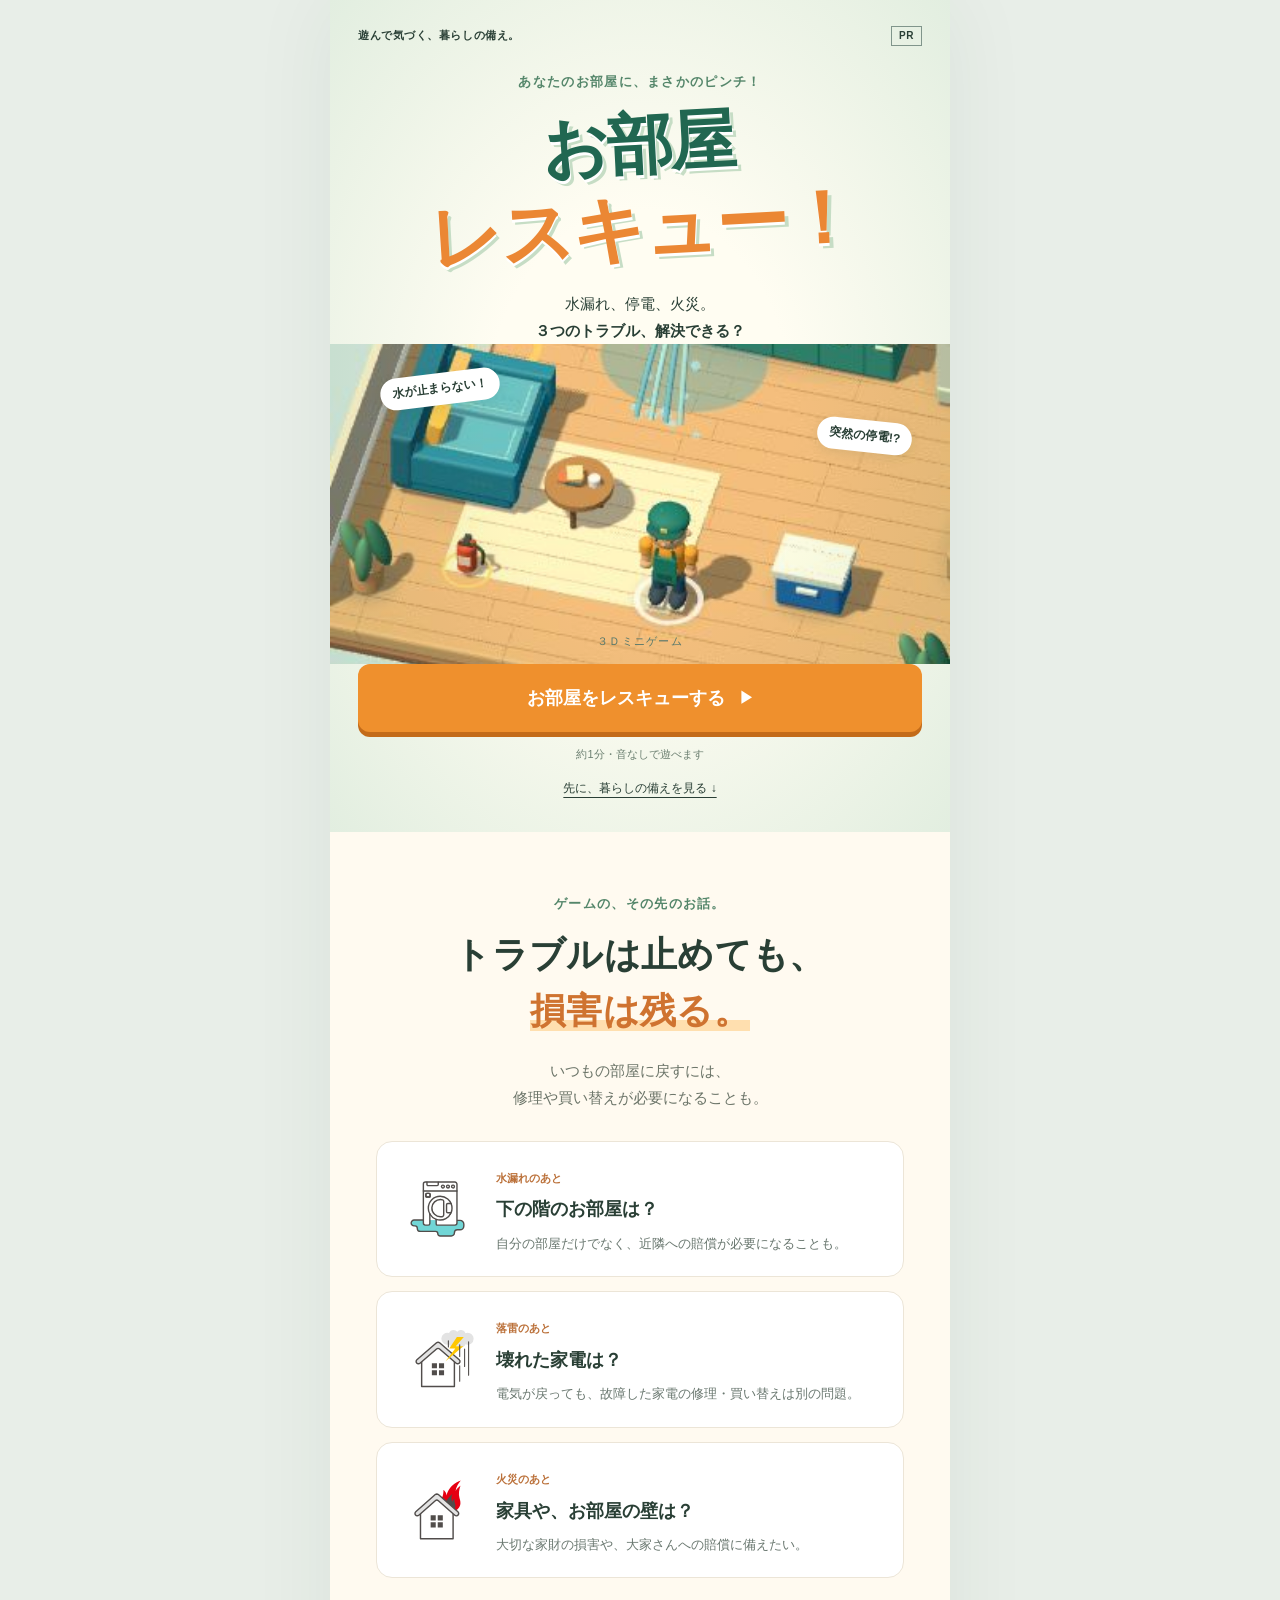
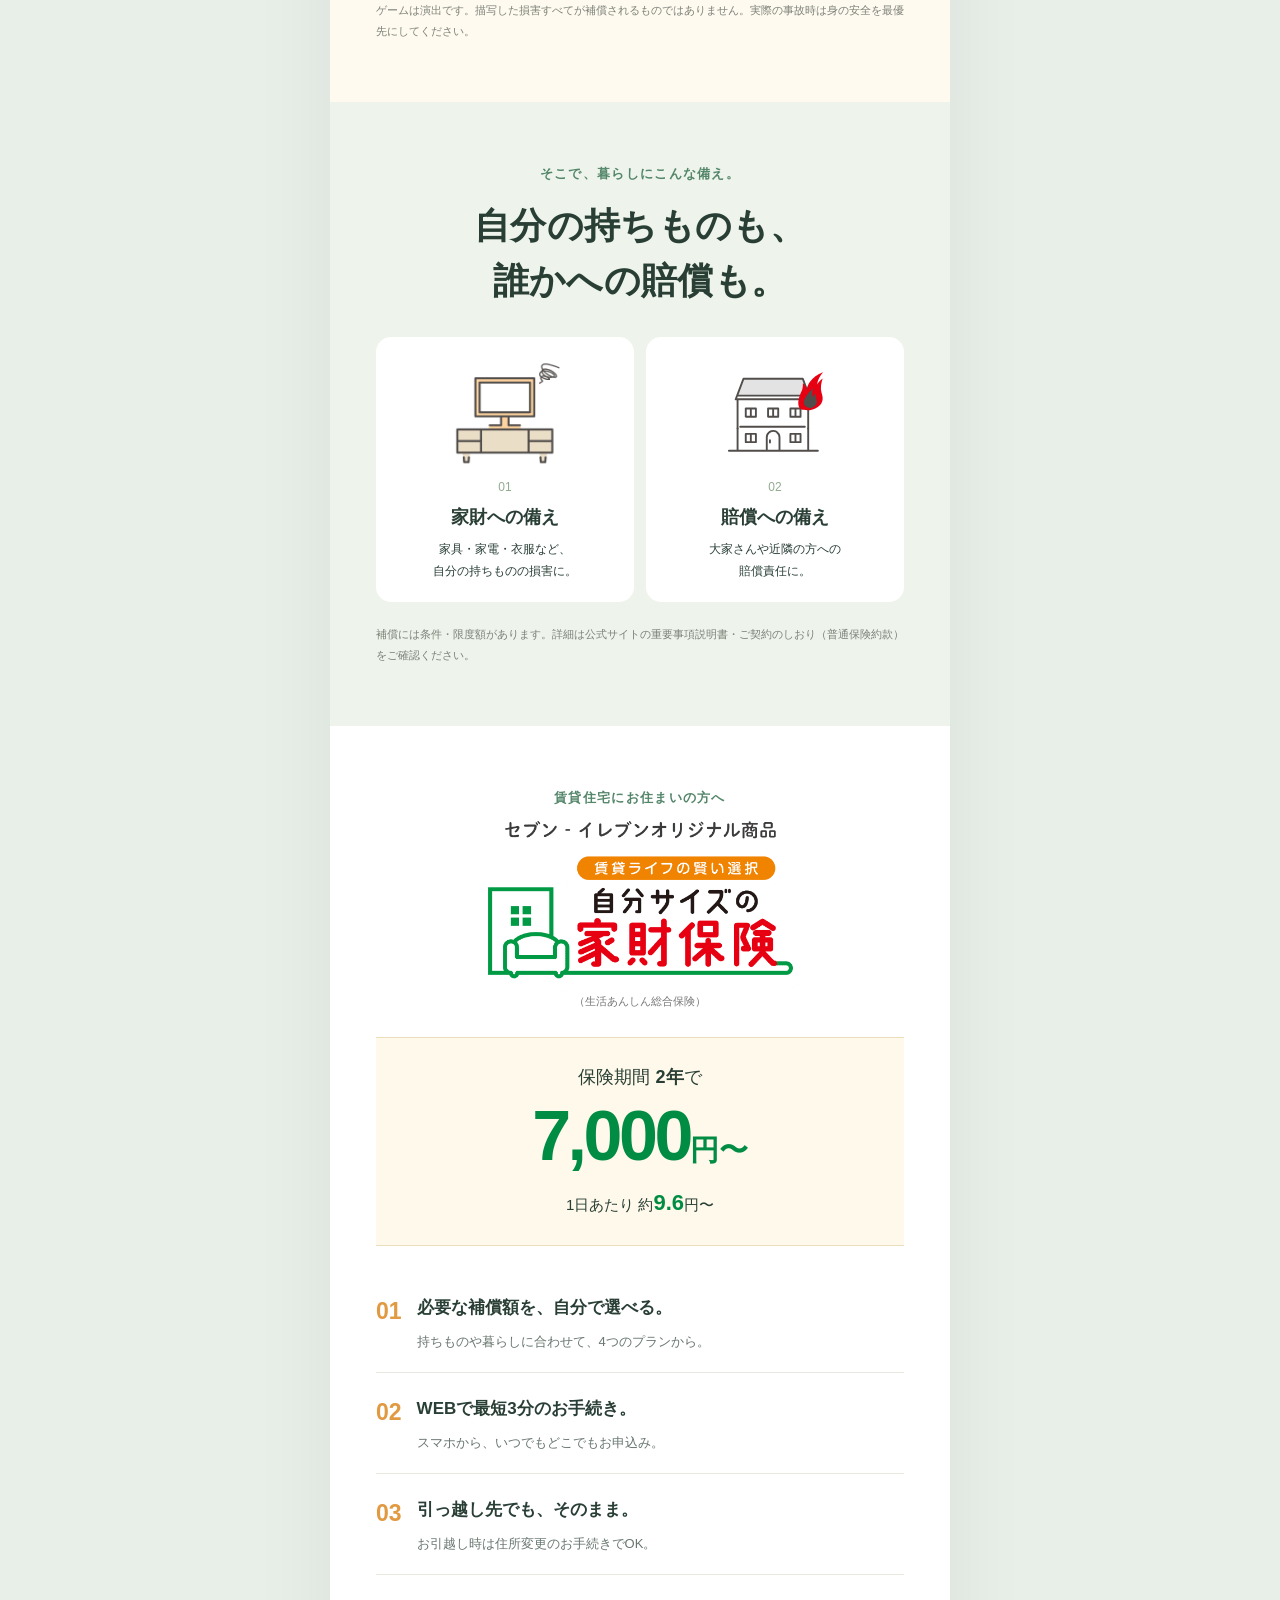
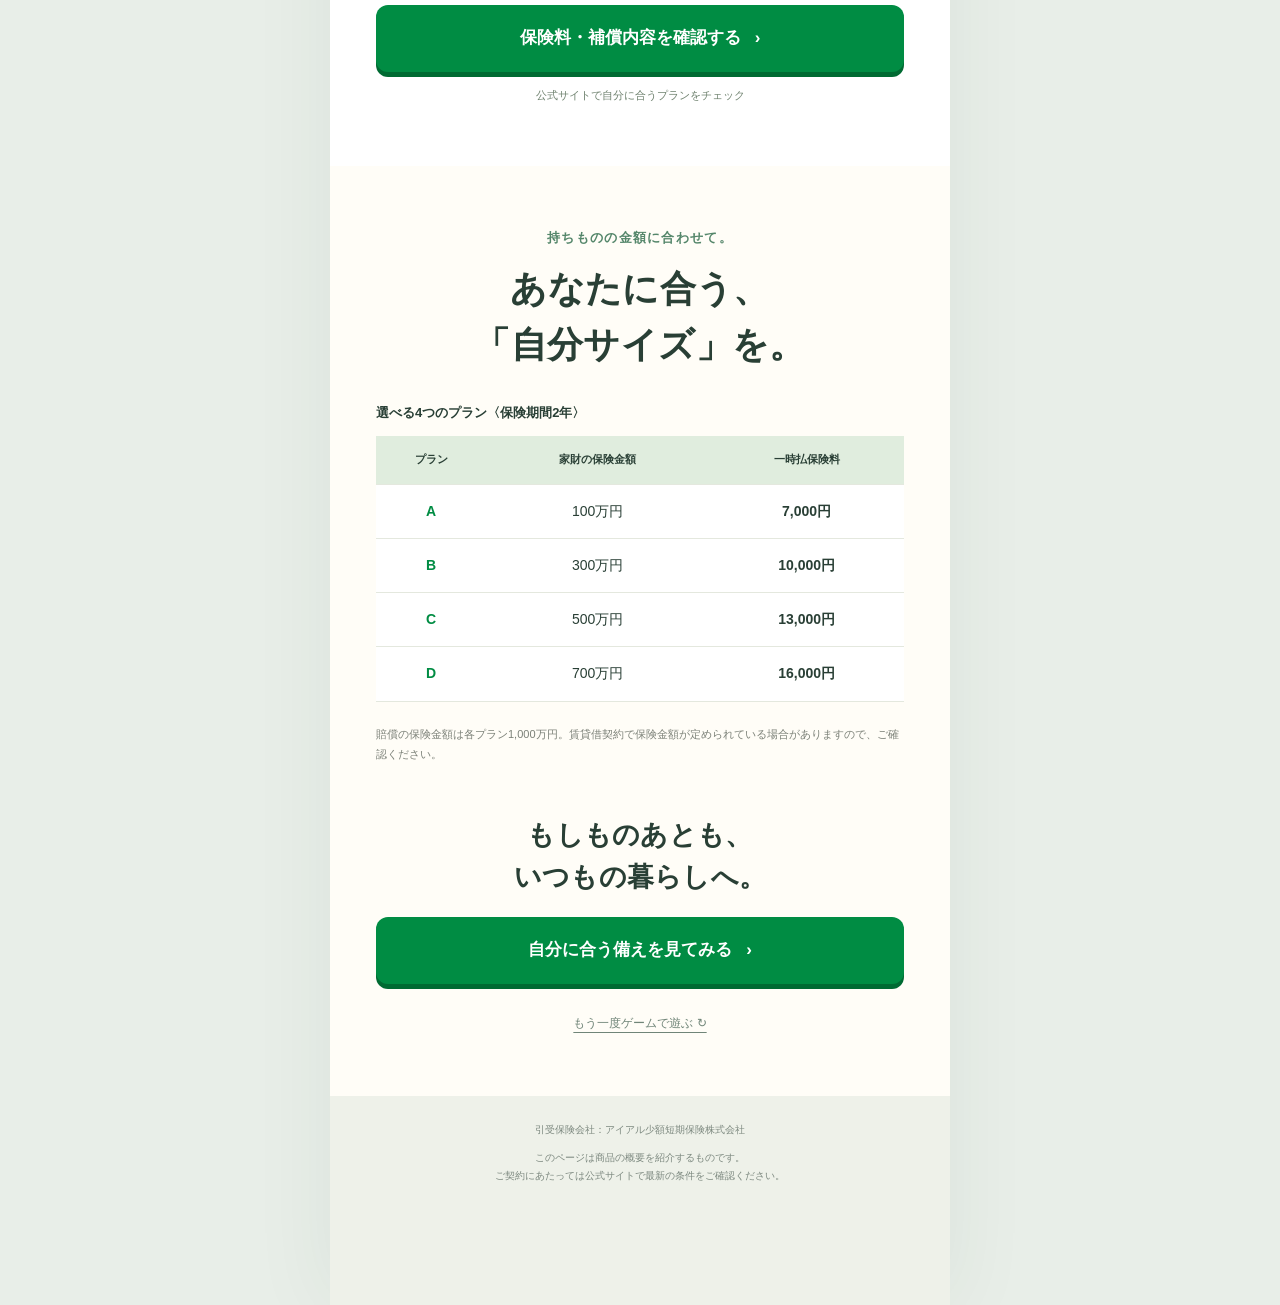
==== commit 7a74c9ae: "Rebuild home rescue playable as a product landing page with opt-in game" ====
--- a/index.html
+++ b/index.html
@@ -1,154 +1,7 @@
-<!doctype html><html lang="ja"><head><meta charset="utf-8"><meta name="viewport" content="width=device-width,initial-scale=1,viewport-fit=cover"><title>お部屋レスキュー！｜3D Playable</title><style>
-*{box-sizing:border-box;-webkit-tap-highlight-color:transparent}html,body{margin:0;width:100%;height:100%;overflow:hidden;overscroll-behavior:none;background:#153944;font-family:"Hiragino Kaku Gothic ProN",Meiryo,sans-serif;color:#173d46}button,a{font:inherit}button{cursor:pointer}#app{position:relative;width:100%;max-width:620px;height:100%;height:100dvh;margin:auto;overflow:hidden;background:#d7e9e4;touch-action:none;user-select:none;-webkit-user-select:none;-webkit-touch-callout:none}canvas{width:100%;height:100%;display:block}#hud{position:absolute;top:max(12px,env(safe-area-inset-top));left:18px;right:18px;pointer-events:none}.top{display:flex;justify-content:space-between;align-items:center}.logo{font-size:22px;font-weight:1000;letter-spacing:-1px;line-height:1.2;text-shadow:0 2px #fff}.logo small{display:block;font-size:10px;letter-spacing:2.6px;color:#4c8078}.time{background:#174650;color:white;border:3px solid white;border-radius:16px;min-width:64px;display:flex;align-items:baseline;justify-content:center;padding:7px 8px;box-shadow:0 3px 12px #23452c20;font-size:12px;font-weight:bold}.time b{font-size:26px;margin-right:3px}.time.urgent{background:#d65038;animation:beat .5s infinite alternate}.steps{display:flex;gap:6px;margin-top:11px}.step{flex:1;background:#ffffffa6;border-radius:9px;padding:7px 0;font-size:12px;font-weight:800;text-align:center;color:#698782}.step.active{background:#1e685f;color:#fff}.step.done{background:#9edcbf;color:#145d46}#mission{margin-top:9px;background:#fffffff5;border-radius:17px;padding:11px 14px;box-shadow:0 5px 15px #1a594017;border-left:5px solid #f3a536}#goal{font-size:18px;font-weight:900;line-height:1.4}#detail{font-size:13px;color:#526f72;line-height:1.6;margin-top:3px}.meterline{display:flex;align-items:center;gap:8px;margin-top:6px}.meterline span{font-size:11px;min-width:56px;color:#42776b;font-weight:700}#progress{height:7px;background:#dfede7;flex:1;border-radius:10px;overflow:hidden}#progress i{display:block;width:0;height:100%;background:#46ac80;border-radius:10px}.targetLabel{position:absolute;pointer-events:auto;cursor:pointer;transform:translate(-50%,-100%);border-radius:10px;border:2px solid white;background:#194c54;color:white;font-size:13px;font-weight:bold;padding:6px 10px;box-shadow:0 3px 12px #132c4035;white-space:nowrap}.targetLabel:after{content:'';position:absolute;left:calc(50% - 5px);bottom:-11px;border:5px solid transparent;border-top-color:#fff}#controls{position:absolute;bottom:max(17px,env(safe-area-inset-bottom));left:22px;right:22px;display:flex;align-items:center;justify-content:space-between;gap:15px}#stick{width:108px;height:108px;flex:none;border:2px solid #ffffffbb;border-radius:50%;background:#ffffff45;position:relative;box-shadow:inset 0 2px 12px #49757325;touch-action:none}#stick:before{content:'移動';position:absolute;top:-22px;width:100%;font-size:12px;text-align:center;font-weight:bold;color:#507770}#knob{width:51px;height:51px;border-radius:50%;background:#fff;border:5px solid #d6eae1;box-shadow:0 5px 12px #254a4430;position:absolute;left:calc(50% - 25.5px);top:calc(50% - 25.5px);pointer-events:none}#action{height:97px;width:116px;border-radius:24px;border:3px solid white;background:#ec9637;box-shadow:0 6px 0 #b76c28,0 8px 15px #49736730;color:white;font-weight:900;font-size:18px;line-height:1.5;touch-action:none}#action small{display:block;font-size:12px;font-weight:700}#action.ready{animation:ready 1s infinite alternate}#action.held{background:#cf731e;transform:translateY(4px);box-shadow:0 2px 0 #a75519}#action.waiting{background:#8aa89e;box-shadow:0 6px 0 #68847c;animation:none}#hint{position:absolute;bottom:147px;left:50%;transform:translateX(-50%);white-space:nowrap;font-size:14px;font-weight:800;color:#2d645e;text-align:center;padding:6px 12px;border-radius:12px;background:#ffffffb0;pointer-events:none}#pause{position:absolute;top:max(14px,env(safe-area-inset-top));right:93px;border:0;border-radius:12px;background:#ffffff99;width:33px;height:33px;color:#396c67;font-weight:bold;font-size:16px}#intro{position:absolute;inset:0;background:linear-gradient(#e6f1e560,#e6f1e570);display:flex;align-items:center;justify-content:center;pointer-events:none;z-index:4}#intro .card{padding:25px 24px 20px;max-width:370px;width:calc(100% - 44px);border:3px solid white;border-radius:30px;background:#fffffff0;box-shadow:0 16px 50px #28513c35;text-align:center}.eyebrow{font-size:11px;letter-spacing:2px;font-weight:900;color:#548c7b}h1{font-size:39px;letter-spacing:-2px;line-height:1.25;color:#195d5a;margin:8px 0 15px;text-shadow:2px 3px #d4eadb}h1 em{font-style:normal;color:#e39033}.introText{font-size:16px;line-height:1.8;margin:0}.count{display:inline-grid;place-content:center;font-size:26px;font-weight:900;background:#e8a241;border:3px solid #ffe7b0;border-radius:50%;width:51px;height:51px;color:white;margin:15px 0 6px}#intro small{display:block;font-size:12px;color:#6b817b}.flash{position:absolute;inset:0;background:#fff;opacity:0;pointer-events:none;z-index:2}#toast{position:absolute;left:50%;top:48%;transform:translate(-50%,-50%);background:white;color:#207459;border:2px solid #d1ecdf;font-size:20px;font-weight:900;white-space:nowrap;border-radius:17px;padding:12px 20px;box-shadow:0 8px 30px #214b3d33;opacity:0;pointer-events:none;z-index:3}#resolved{position:absolute;inset:0;display:none;align-items:center;justify-content:center;pointer-events:none;z-index:3}#resolved .panel{background:#fffffff2;box-shadow:0 12px 40px #153d4430;border-radius:24px;text-align:center;padding:20px 25px;width:calc(100% - 52px);max-width:390px}#resolved b{display:block;font-size:28px;color:#23835f}#resolved p{font-size:16px;margin:8px 0 0;line-height:1.8;color:#536971}.stamp{display:inline-grid;place-content:center;width:48px;height:48px;border-radius:50%;background:#d4f0de;color:#23835f;font-size:30px;font-weight:900;margin-bottom:7px}#end{position:absolute;inset:0;background:#e7f0e8ed;backdrop-filter:blur(5px);z-index:6;display:none;align-items:center;justify-content:center;flex-direction:column;padding:22px;gap:11px;text-align:center}#end h2{font-size:clamp(25px,7vw,34px);margin:0;line-height:1.45;letter-spacing:-1px}#result{font-size:14px;color:#397660;font-weight:bold}.damageRow{display:flex;gap:6px;width:100%;max-width:410px}.damageRow span{flex:1;background:#ffffffaf;border-radius:12px;padding:9px 3px;font-size:12px;line-height:1.7;color:#60665c}.damageRow b{font-size:14px;display:block;color:#465c55}.product{background:#fff;border-radius:24px;padding:18px;width:100%;max-width:410px;box-shadow:0 8px 24px #1c544714}.name{font-weight:900;font-size:21px}.price{font-size:14px;margin:7px 0 12px}.price strong{font-size:33px;letter-spacing:-1px;color:#287a57}.primary{display:block;width:100%;text-decoration:none;color:white;background:#e99230;border:0;border-radius:13px;padding:14px 5px;font-size:17px;font-weight:900;box-shadow:0 5px 0 #be6c21}.fine{font-size:11px;line-height:1.65;margin:0;color:#5e746e;max-width:410px}.secondary{border:0;background:none;color:#496f66;font-size:14px;text-decoration:underline;padding:9px}#pauseLayer{display:none;position:absolute;inset:0;z-index:9;background:#173f4888;align-items:center;justify-content:center}#resume{width:240px}#error{display:none;position:absolute;inset:0;background:white;padding:70px 25px;z-index:20;text-align:center}#caption{position:absolute;bottom:133px;right:22px;font-size:10px;color:#618177;pointer-events:none} @keyframes ready{to{box-shadow:0 6px 0 #b76c28,0 0 0 7px #f4b94b35}}@keyframes beat{to{transform:scale(1.04)}}@media(max-height:680px){#hud{top:9px;left:14px;right:14px}.logo{font-size:19px}.time{padding:4px 7px}.time b{font-size:23px}.steps{margin-top:7px}.step{padding:5px 0}#mission{margin-top:6px;padding:8px 10px}#goal{font-size:16px}#detail{font-size:12px}#controls{bottom:12px;left:18px;right:18px}#stick{width:85px;height:85px}#action{height:82px;width:104px;font-size:16px}#hint{bottom:113px;font-size:12px}#caption{display:none}#end{gap:7px;padding:15px}.product{padding:13px}#end h2{font-size:25px}.damageRow span{padding:5px 2px}.damageRow b{font-size:12px;white-space:nowrap}.price{margin:3px 0 9px}.fine{font-size:10px}.secondary{padding:6px}}
-
-/* Compact end card using the official LP's original first-view assets. */
-#end{padding:clamp(12px,2.2vh,22px) 18px;gap:8px;background:linear-gradient(155deg,#e8f3e9f7,#fff9edfa);backdrop-filter:blur(8px)}
-#end #result{font-size:12px;letter-spacing:.05em;color:#4e7866}
-#end h2{font-size:clamp(25px,3.6vh,32px);line-height:1.32;margin:0;color:#1f5448}
-.ctaBridge{font-size:13px;line-height:1.6;color:#58726b;margin:0}
-.offerCard{width:100%;max-width:400px;background:white;border:1px solid #eadfc8;border-radius:23px;padding:14px 15px 10px;box-shadow:0 8px 28px #396c4715}
-.fvArtwork{display:flex;align-items:center;flex-direction:column;gap:5px;width:100%;background:#fffdf6;border-radius:12px;padding:8px 0 3px}
-.fvArtwork img{display:block;object-fit:contain;flex-shrink:0;width:100%;height:auto}
-.fvArtwork .fvTitle{max-height:clamp(78px,14vh,118px)}
-.fvArtwork .fvPrice{max-height:clamp(122px,24vh,203px)}
-.offerBenefits{display:flex;justify-content:center;gap:0;padding:10px 0;font-size:12px;color:#537b66;line-height:1.6}
-.offerBenefits span{width:50%;text-align:center;white-space:nowrap}
-.offerBenefits span+span{border-left:1px solid #dce7d9}
-.offerBenefits strong{display:block;font-size:15px;color:#237248;font-weight:900}
-#end #cta{background:#008c43;box-shadow:0 5px 0 #006e35;border-radius:12px;font-size:16px;padding:14px 3px;white-space:nowrap}
-#end #cta span{font-size:22px;line-height:0;vertical-align:-1px;margin-left:4px}
-.offerAfter{font-size:11px;color:#67816f;margin:10px 0 0}
-#end .fine{font-size:10px;line-height:1.55;max-width:400px;text-align:left;margin:0}
-#end #replay{font-size:13px;padding:6px 12px;flex-shrink:0}
-@media(max-height:680px){#end{gap:5px;padding:10px 14px}#end h2{font-size:24px}.ctaBridge{font-size:12px;line-height:1.5}.offerCard{padding:8px 11px 7px;border-radius:18px}.fvArtwork{padding:3px 0;gap:2px}#end #result{display:none}.fvArtwork .fvTitle{max-height:85px}.fvArtwork .fvPrice{max-height:134px}.offerBenefits{padding:6px 0}.offerBenefits strong{font-size:13px}#end #cta{padding:12px 2px;font-size:15px}.offerAfter{margin-top:8px;font-size:10px}#end #replay{padding:4px 10px}#end .fine{font-size:10px;line-height:1.4}}
-
-/* Playable usability refinement */
-#operationGuide{display:flex;align-items:center;gap:5px;margin-top:5px;font-size:12px;font-weight:800;color:#21755b;line-height:1.5}
-.guideIcon{display:inline-block;font-size:18px;animation:guideTap 1.1s ease-in-out infinite}
-@keyframes guideTap{50%{transform:translateY(3px) scale(.86)}}
-#mission[data-stage="1"] #operationGuide{color:#257198}
-#toast{top:55px;transform:translateX(-50%);font-size:14px;padding:7px 12px;max-width:calc(100% - 24px);white-space:normal;text-align:center;box-shadow:0 3px 12px #214b3d25}
-#hint{max-width:calc(100% - 20px);white-space:normal;width:max-content;line-height:1.5}
-#hint.outOfRange{background:#fff0d7;color:#9b4d15;border:2px solid #eaa347}
-#hint.hitting{background:#daf7e5;color:#167340;border:2px solid #43bd79}
-#action.waiting{background:#4f9292;box-shadow:0 6px 0 #356b70;color:#fff}
-#end .fine{font-size:12px;line-height:1.45}
-#end #replay{font-size:14px;min-height:36px;padding:7px 12px}
-.readablePrice{display:none;color:#167942;padding:5px 0;line-height:1.3}
-.readablePrice span{display:block;font-size:12px}.readablePrice strong{display:block;font-size:34px;font-weight:900}.readablePrice small{font-size:18px}
-#rotateNotice{display:none;position:absolute;inset:0;z-index:30;background:#edf5ec;flex-direction:column;align-items:center;justify-content:center;gap:12px;text-align:center;padding:20px}
-#rotateNotice>span{font-size:48px;color:#228364}#rotateNotice b{font-size:21px}#rotateNotice p{font-size:14px;line-height:1.8;margin:0}
-@media(max-height:740px){#end{gap:5px;padding:10px 14px}#end h2{font-size:24px}#end #result{display:none}.fvArtwork .fvPrice{display:none}.readablePrice{display:block}.fvArtwork .fvTitle{max-height:85px}.fvArtwork{padding:0}.offerCard{padding:8px 11px}.offerBenefits{padding:5px 0}.offerAfter{margin-top:8px}#end .fine{font-size:12px;line-height:1.4}}
-@media(max-height:600px){#end{gap:4px}#end h2{font-size:22px}.fvArtwork .fvTitle{max-height:66px}.ctaBridge{font-size:12px}.readablePrice{padding:2px 0}.readablePrice strong{font-size:30px}.offerAfter{display:none}#end #replay{min-height:32px;padding:4px 10px}#operationGuide{font-size:11px;margin-top:3px}.guideIcon{font-size:15px}#toast{top:49px}}
-</style></head><body><main id="app"><canvas id="scene" aria-label="3Dお部屋レスキューゲーム"></canvas><div id="hud"><div class="top"><div class="logo"><small>HOME RESCUE</small>お部屋レスキュー！</div><div id="timer" class="time"><b id="clock">14</b>秒</div></div><div class="steps"><div class="step active">01 水漏れ</div><div class="step">02 停電</div><div class="step">03 消火</div></div><div id="mission"><div id="goal">蛇口が壊れた！ 元栓を閉めよう</div><div id="detail">光る目印へ移動 → 右ボタンを長押し</div><div id="operationGuide"><span class="guideIcon" aria-hidden="true">◎</span><span id="guideText">目印をタップして移動 → 右を長押し</span></div><div class="meterline"><span id="meterLabel">止水まで</span><div id="progress"><i></i></div></div></div></div><button id="pause" aria-label="一時停止">Ⅱ</button><div class="targetLabel" id="targetLabel">元栓へ！</div><div id="hint">左で移動 ・ 右でアクション</div><div id="controls"><div id="stick" role="application" aria-label="移動スティック"><div id="knob"></div></div><button id="action" aria-label="アクションを長押し"><span id="actionText">元栓を<br>閉める</span><small id="actionSub">長押し</small></button></div><div id="caption">PC：WASD / 矢印 ＋ SPACE</div><div id="intro"><div class="card"><div class="eyebrow">そのトラブル、止められる？</div><h1>お部屋<br><em>レスキュー！</em></h1><p class="introText"><b>左で移動、右でアクション。</b><br>水漏れ・停電・火災を解決！</p><div class="count" id="countdown">3</div><small>自動でスタートします</small></div></div><div class="flash" id="flash"></div><div id="toast" role="status"></div><div id="resolved"><div class="panel"><div class="stamp" id="stamp">✓</div><b id="resolveTitle">水が止まった！</b><p id="resolveDetail">でも、床は水びたし…</p></div></div><div id="end"><div id="result">3つのトラブルを体験！</div><h2>もしものあとも、<br>いつもの暮らしへ。</h2><p class="ctaBridge">トラブルは止めても、損害は残る。<br>家財や賠償への備えを、今のうちに。</p><div class="offerCard"><div class="fvArtwork"><img class="fvTitle" src="[data-uri]" alt="セブン-イレブンオリジナル商品 賃貸ライフの賢い選択 自分サイズの家財保険" width="750" height="304"><img class="fvPrice" src="[data-uri]" alt="保険期間2年で7,000円から。1日あたり約9.6円から。必要な補償額に合わせて選ぶ、自分サイズの家財保険" width="750" height="536"></div><div class="readablePrice"><span>保険期間2年で</span><strong>7,000<small>円〜</small></strong><span>1日あたり約9.6円〜</span></div><div class="offerBenefits"><span>WEBで<strong>最短3分</strong></span><span>補償額を<strong>自分で選べる</strong></span></div><a class="primary" id="cta" href="https://www.7-insurance.jp/lp/sej_mysizekazai/" target="_blank" rel="noopener">保険料・補償内容を確認する <span aria-hidden="true">›</span></a><p class="offerAfter">賃貸住宅にお住まいの方へ</p></div><p class="fine">ゲームは演出です。実際の事故時は身の安全を最優先に。描写した損害すべてが補償されるものではありません。補償条件・限度額等はリンク先の重要事項説明書・約款をご確認ください。</p><button class="secondary" id="replay">もう一度プレイ</button></div><div id="pauseLayer"><button id="resume" class="primary">ゲームに戻る</button></div><div id="rotateNotice" role="status"><span aria-hidden="true">↻</span><b>スマホを縦にして遊ぼう</b><p>縦に戻すと続きから再開します。<br>残り時間は減りません。</p></div><div id="error">3D表示を開始できませんでした。<br>WebGL対応ブラウザで開いてください。</div></main>
-<!--
-Three.js - MIT License
-Copyright 2010-2023 Three.js Authors
-
-Permission is hereby granted, free of charge, to any person obtaining a copy
-of this software and associated documentation files (the Software), to deal
-in the Software without restriction, including without limitation the rights
-to use, copy, modify, merge, publish, distribute, sublicense, and/or sell
-copies of the Software, and to permit persons to whom the Software is
-furnished to do so, subject to the following conditions:
-
-The above copyright notice and this permission notice shall be included in
-all copies or substantial portions of the Software.
-
-THE SOFTWARE IS PROVIDED AS IS, WITHOUT WARRANTY OF ANY KIND, EXPRESS OR
-IMPLIED, INCLUDING BUT NOT LIMITED TO THE WARRANTIES OF MERCHANTABILITY,
-FITNESS FOR A PARTICULAR PURPOSE AND NONINFRINGEMENT. IN NO EVENT SHALL THE
-AUTHORS OR COPYRIGHT HOLDERS BE LIABLE FOR ANY CLAIM, DAMAGES OR OTHER
-LIABILITY, WHETHER IN AN ACTION OF CONTRACT, TORT OR OTHERWISE, ARISING FROM,
-OUT OF OR IN CONNECTION WITH THE SOFTWARE OR THE USE OR OTHER DEALINGS IN
-THE SOFTWARE.
--->
-<script>console.warn('Scripts "build/three.js" and "build/three.min.js" are deprecated with r150+, and will be removed with r160. Please use ES Modules or alternatives: https://threejs.org/docs/index.html#manual/en/introduction/Installation'),
-/**
- * @license
- * Copyright 2010-2023 Three.js Authors
- * SPDX-License-Identifier: MIT
- */
-function(t,e){"object"==typeof exports&&"undefined"!=typeof module?e(exports):"function"==typeof define&&define.amd?define(["exports"],e):e((t="undefined"!=typeof globalThis?globalThis:t||self).THREE={})}(this,(function(t){"use strict";const e="160",n=1,i=2,r=3,s=0,a=1,o=100,l=204,c=205,h=0,u=1,d=2,p=0,m=1,f=2,g=3,_=4,v=5,x=6,y="attached",M="detached",S=300,b=301,T=302,E=303,w=304,A=306,R=1e3,C=1001,L=1002,P=1003,I=1004,U=1005,D=1006,N=1007,O=1008,F=1009,B=1012,z=1013,G=1014,H=1015,V=1016,k=1017,W=1018,X=1020,j=1023,q=1026,Y=1027,Z=1029,J=1031,K=1033,$=33776,Q=33777,tt=33778,et=33779,nt=35840,it=35841,rt=35842,st=35843,at=36196,ot=37492,lt=37496,ct=37808,ht=37809,ut=37810,dt=37811,pt=37812,mt=37813,ft=37814,gt=37815,_t=37816,vt=37817,xt=37818,yt=37819,Mt=37820,St=37821,bt=36492,Tt=36494,Et=36495,wt=36284,At=36285,Rt=36286,Ct=2300,Lt=2301,Pt=2302,It=2400,Ut=2401,Dt=2402,Nt=2500,Ot=2501,Ft=3e3,Bt=3001,zt="",Gt="srgb",Ht="srgb-linear",Vt="display-p3",kt="display-p3-linear",Wt="linear",Xt="srgb",jt="rec709",qt="p3",Yt=7680,Zt=35044,Jt="300 es",Kt=1035,$t=2e3,Qt=2001;class te{addEventListener(t,e){void 0===this._listeners&&(this._listeners={});const n=this._listeners;void 0===n[t]&&(n[t]=[]),-1===n[t].indexOf(e)&&n[t].push(e)}hasEventListener(t,e){if(void 0===this._listeners)return!1;const n=this._listeners;return void 0!==n[t]&&-1!==n[t].indexOf(e)}removeEventListener(t,e){if(void 0===this._listeners)return;const n=this._listeners[t];if(void 0!==n){const t=n.indexOf(e);-1!==t&&n.splice(t,1)}}dispatchEvent(t){if(void 0===this._listeners)return;const e=this._listeners[t.type];if(void 0!==e){t.target=this;const n=e.slice(0);for(let e=0,i=n.length;e<i;e++)n[e].call(this,t);t.target=null}}}const ee=["00","01","02","03","04","05","06","07","08","09","0a","0b","0c","0d","0e","0f","10","11","12","13","14","15","16","17","18","19","1a","1b","1c","1d","1e","1f","20","21","22","23","24","25","26","27","28","29","2a","2b","2c","2d","2e","2f","30","31","32","33","34","35","36","37","38","39","3a","3b","3c","3d","3e","3f","40","41","42","43","44","45","46","47","48","49","4a","4b","4c","4d","4e","4f","50","51","52","53","54","55","56","57","58","59","5a","5b","5c","5d","5e","5f","60","61","62","63","64","65","66","67","68","69","6a","6b","6c","6d","6e","6f","70","71","72","73","74","75","76","77","78","79","7a","7b","7c","7d","7e","7f","80","81","82","83","84","85","86","87","88","89","8a","8b","8c","8d","8e","8f","90","91","92","93","94","95","96","97","98","99","9a","9b","9c","9d","9e","9f","a0","a1","a2","a3","a4","a5","a6","a7","a8","a9","aa","ab","ac","ad","ae","af","b0","b1","b2","b3","b4","b5","b6","b7","b8","b9","ba","bb","bc","bd","be","bf","c0","c1","c2","c3","c4","c5","c6","c7","c8","c9","ca","cb","cc","cd","ce","cf","d0","d1","d2","d3","d4","d5","d6","d7","d8","d9","da","db","dc","dd","de","df","e0","e1","e2","e3","e4","e5","e6","e7","e8","e9","ea","eb","ec","ed","ee","ef","f0","f1","f2","f3","f4","f5","f6","f7","f8","f9","fa","fb","fc","fd","fe","ff"];let ne=1234567;const ie=Math.PI/180,re=180/Math.PI;function se(){const t=4294967295*Math.random()|0,e=4294967295*Math.random()|0,n=4294967295*Math.random()|0,i=4294967295*Math.random()|0;return(ee[255&t]+ee[t>>8&255]+ee[t>>16&255]+ee[t>>24&255]+"-"+ee[255&e]+ee[e>>8&255]+"-"+ee[e>>16&15|64]+ee[e>>24&255]+"-"+ee[63&n|128]+ee[n>>8&255]+"-"+ee[n>>16&255]+ee[n>>24&255]+ee[255&i]+ee[i>>8&255]+ee[i>>16&255]+ee[i>>24&255]).toLowerCase()}function ae(t,e,n){return Math.max(e,Math.min(n,t))}function oe(t,e){return(t%e+e)%e}function le(t,e,n){return(1-n)*t+n*e}function ce(t){return 0==(t&t-1)&&0!==t}function he(t){return Math.pow(2,Math.floor(Math.log(t)/Math.LN2))}function ue(t,e){switch(e.constructor){case Float32Array:return t;case Uint32Array:return t/4294967295;case Uint16Array:return t/65535;case Uint8Array:return t/255;case Int32Array:return Math.max(t/2147483647,-1);case Int16Array:return Math.max(t/32767,-1);case Int8Array:return Math.max(t/127,-1);default:throw new Error("Invalid component type.")}}function de(t,e){switch(e.constructor){case Float32Array:return t;case Uint32Array:return Math.round(4294967295*t);case Uint16Array:return Math.round(65535*t);case Uint8Array:return Math.round(255*t);case Int32Array:return Math.round(2147483647*t);case Int16Array:return Math.round(32767*t);case Int8Array:return Math.round(127*t);default:throw new Error("Invalid component type.")}}const pe={DEG2RAD:ie,RAD2DEG:re,generateUUID:se,clamp:ae,euclideanModulo:oe,mapLinear:function(t,e,n,i,r){return i+(t-e)*(r-i)/(n-e)},inverseLerp:function(t,e,n){return t!==e?(n-t)/(e-t):0},lerp:le,damp:function(t,e,n,i){return le(t,e,1-Math.exp(-n*i))},pingpong:function(t,e=1){return e-Math.abs(oe(t,2*e)-e)},smoothstep:function(t,e,n){return t<=e?0:t>=n?1:(t=(t-e)/(n-e))*t*(3-2*t)},smootherstep:function(t,e,n){return t<=e?0:t>=n?1:(t=(t-e)/(n-e))*t*t*(t*(6*t-15)+10)},randInt:function(t,e){return t+Math.floor(Math.random()*(e-t+1))},randFloat:function(t,e){return t+Math.random()*(e-t)},randFloatSpread:function(t){return t*(.5-Math.random())},seededRandom:function(t){void 0!==t&&(ne=t);let e=ne+=1831565813;return e=Math.imul(e^e>>>15,1|e),e^=e+Math.imul(e^e>>>7,61|e),((e^e>>>14)>>>0)/4294967296},degToRad:function(t){return t*ie},radToDeg:function(t){return t*re},isPowerOfTwo:ce,ceilPowerOfTwo:function(t){return Math.pow(2,Math.ceil(Math.log(t)/Math.LN2))},floorPowerOfTwo:he,setQuaternionFromProperEuler:function(t,e,n,i,r){const s=Math.cos,a=Math.sin,o=s(n/2),l=a(n/2),c=s((e+i)/2),h=a((e+i)/2),u=s((e-i)/2),d=a((e-i)/2),p=s((i-e)/2),m=a((i-e)/2);switch(r){case"XYX":t.set(o*h,l*u,l*d,o*c);break;case"YZY":t.set(l*d,o*h,l*u,o*c);break;case"ZXZ":t.set(l*u,l*d,o*h,o*c);break;case"XZX":t.set(o*h,l*m,l*p,o*c);break;case"YXY":t.set(l*p,o*h,l*m,o*c);break;case"ZYZ":t.set(l*m,l*p,o*h,o*c);break;default:console.warn("THREE.MathUtils: .setQuaternionFromProperEuler() encountered an unknown order: "+r)}},normalize:de,denormalize:ue};class me{constructor(t=0,e=0){me.prototype.isVector2=!0,this.x=t,this.y=e}get width(){return this.x}set width(t){this.x=t}get height(){return this.y}set height(t){this.y=t}set(t,e){return this.x=t,this.y=e,this}setScalar(t){return this.x=t,this.y=t,this}setX(t){return this.x=t,this}setY(t){return this.y=t,this}setComponent(t,e){switch(t){case 0:this.x=e;break;case 1:this.y=e;break;default:throw new Error("index is out of range: "+t)}return this}getComponent(t){switch(t){case 0:return this.x;case 1:return this.y;default:throw new Error("index is out of range: "+t)}}clone(){return new this.constructor(this.x,this.y)}copy(t){return this.x=t.x,this.y=t.y,this}add(t){return this.x+=t.x,this.y+=t.y,this}addScalar(t){return this.x+=t,this.y+=t,this}addVectors(t,e){return this.x=t.x+e.x,this.y=t.y+e.y,this}addScaledVector(t,e){return this.x+=t.x*e,this.y+=t.y*e,this}sub(t){return this.x-=t.x,this.y-=t.y,this}subScalar(t){return this.x-=t,this.y-=t,this}subVectors(t,e){return this.x=t.x-e.x,this.y=t.y-e.y,this}multiply(t){return this.x*=t.x,this.y*=t.y,this}multiplyScalar(t){return this.x*=t,this.y*=t,this}divide(t){return this.x/=t.x,this.y/=t.y,this}divideScalar(t){return this.multiplyScalar(1/t)}applyMatrix3(t){const e=this.x,n=this.y,i=t.elements;return this.x=i[0]*e+i[3]*n+i[6],this.y=i[1]*e+i[4]*n+i[7],this}min(t){return this.x=Math.min(this.x,t.x),this.y=Math.min(this.y,t.y),this}max(t){return this.x=Math.max(this.x,t.x),this.y=Math.max(this.y,t.y),this}clamp(t,e){return this.x=Math.max(t.x,Math.min(e.x,this.x)),this.y=Math.max(t.y,Math.min(e.y,this.y)),this}clampScalar(t,e){return this.x=Math.max(t,Math.min(e,this.x)),this.y=Math.max(t,Math.min(e,this.y)),this}clampLength(t,e){const n=this.length();return this.divideScalar(n||1).multiplyScalar(Math.max(t,Math.min(e,n)))}floor(){return this.x=Math.floor(this.x),this.y=Math.floor(this.y),this}ceil(){return this.x=Math.ceil(this.x),this.y=Math.ceil(this.y),this}round(){return this.x=Math.round(this.x),this.y=Math.round(this.y),this}roundToZero(){return this.x=Math.trunc(this.x),this.y=Math.trunc(this.y),this}negate(){return this.x=-this.x,this.y=-this.y,this}dot(t){return this.x*t.x+this.y*t.y}cross(t){return this.x*t.y-this.y*t.x}lengthSq(){return this.x*this.x+this.y*this.y}length(){return Math.sqrt(this.x*this.x+this.y*this.y)}manhattanLength(){return Math.abs(this.x)+Math.abs(this.y)}normalize(){return this.divideScalar(this.length()||1)}angle(){return Math.atan2(-this.y,-this.x)+Math.PI}angleTo(t){const e=Math.sqrt(this.lengthSq()*t.lengthSq());if(0===e)return Math.PI/2;const n=this.dot(t)/e;return Math.acos(ae(n,-1,1))}distanceTo(t){return Math.sqrt(this.distanceToSquared(t))}distanceToSquared(t){const e=this.x-t.x,n=this.y-t.y;return e*e+n*n}manhattanDistanceTo(t){return Math.abs(this.x-t.x)+Math.abs(this.y-t.y)}setLength(t){return this.normalize().multiplyScalar(t)}lerp(t,e){return this.x+=(t.x-this.x)*e,this.y+=(t.y-this.y)*e,this}lerpVectors(t,e,n){return this.x=t.x+(e.x-t.x)*n,this.y=t.y+(e.y-t.y)*n,this}equals(t){return t.x===this.x&&t.y===this.y}fromArray(t,e=0){return this.x=t[e],this.y=t[e+1],this}toArray(t=[],e=0){return t[e]=this.x,t[e+1]=this.y,t}fromBufferAttribute(t,e){return this.x=t.getX(e),this.y=t.getY(e),this}rotateAround(t,e){const n=Math.cos(e),i=Math.sin(e),r=this.x-t.x,s=this.y-t.y;return this.x=r*n-s*i+t.x,this.y=r*i+s*n+t.y,this}random(){return this.x=Math.random(),this.y=Math.random(),this}*[Symbol.iterator](){yield this.x,yield this.y}}class fe{constructor(t,e,n,i,r,s,a,o,l){fe.prototype.isMatrix3=!0,this.elements=[1,0,0,0,1,0,0,0,1],void 0!==t&&this.set(t,e,n,i,r,s,a,o,l)}set(t,e,n,i,r,s,a,o,l){const c=this.elements;return c[0]=t,c[1]=i,c[2]=a,c[3]=e,c[4]=r,c[5]=o,c[6]=n,c[7]=s,c[8]=l,this}identity(){return this.set(1,0,0,0,1,0,0,0,1),this}copy(t){const e=this.elements,n=t.elements;return e[0]=n[0],e[1]=n[1],e[2]=n[2],e[3]=n[3],e[4]=n[4],e[5]=n[5],e[6]=n[6],e[7]=n[7],e[8]=n[8],this}extractBasis(t,e,n){return t.setFromMatrix3Column(this,0),e.setFromMatrix3Column(this,1),n.setFromMatrix3Column(this,2),this}setFromMatrix4(t){const e=t.elements;return this.set(e[0],e[4],e[8],e[1],e[5],e[9],e[2],e[6],e[10]),this}multiply(t){return this.multiplyMatrices(this,t)}premultiply(t){return this.multiplyMatrices(t,this)}multiplyMatrices(t,e){const n=t.elements,i=e.elements,r=this.elements,s=n[0],a=n[3],o=n[6],l=n[1],c=n[4],h=n[7],u=n[2],d=n[5],p=n[8],m=i[0],f=i[3],g=i[6],_=i[1],v=i[4],x=i[7],y=i[2],M=i[5],S=i[8];return r[0]=s*m+a*_+o*y,r[3]=s*f+a*v+o*M,r[6]=s*g+a*x+o*S,r[1]=l*m+c*_+h*y,r[4]=l*f+c*v+h*M,r[7]=l*g+c*x+h*S,r[2]=u*m+d*_+p*y,r[5]=u*f+d*v+p*M,r[8]=u*g+d*x+p*S,this}multiplyScalar(t){const e=this.elements;return e[0]*=t,e[3]*=t,e[6]*=t,e[1]*=t,e[4]*=t,e[7]*=t,e[2]*=t,e[5]*=t,e[8]*=t,this}determinant(){const t=this.elements,e=t[0],n=t[1],i=t[2],r=t[3],s=t[4],a=t[5],o=t[6],l=t[7],c=t[8];return e*s*c-e*a*l-n*r*c+n*a*o+i*r*l-i*s*o}invert(){const t=this.elements,e=t[0],n=t[1],i=t[2],r=t[3],s=t[4],a=t[5],o=t[6],l=t[7],c=t[8],h=c*s-a*l,u=a*o-c*r,d=l*r-s*o,p=e*h+n*u+i*d;if(0===p)return this.set(0,0,0,0,0,0,0,0,0);const m=1/p;return t[0]=h*m,t[1]=(i*l-c*n)*m,t[2]=(a*n-i*s)*m,t[3]=u*m,t[4]=(c*e-i*o)*m,t[5]=(i*r-a*e)*m,t[6]=d*m,t[7]=(n*o-l*e)*m,t[8]=(s*e-n*r)*m,this}transpose(){let t;const e=this.elements;return t=e[1],e[1]=e[3],e[3]=t,t=e[2],e[2]=e[6],e[6]=t,t=e[5],e[5]=e[7],e[7]=t,this}getNormalMatrix(t){return this.setFromMatrix4(t).invert().transpose()}transposeIntoArray(t){const e=this.elements;return t[0]=e[0],t[1]=e[3],t[2]=e[6],t[3]=e[1],t[4]=e[4],t[5]=e[7],t[6]=e[2],t[7]=e[5],t[8]=e[8],this}setUvTransform(t,e,n,i,r,s,a){const o=Math.cos(r),l=Math.sin(r);return this.set(n*o,n*l,-n*(o*s+l*a)+s+t,-i*l,i*o,-i*(-l*s+o*a)+a+e,0,0,1),this}scale(t,e){return this.premultiply(ge.makeScale(t,e)),this}rotate(t){return this.premultiply(ge.makeRotation(-t)),this}translate(t,e){return this.premultiply(ge.makeTranslation(t,e)),this}makeTranslation(t,e){return t.isVector2?this.set(1,0,t.x,0,1,t.y,0,0,1):this.set(1,0,t,0,1,e,0,0,1),this}makeRotation(t){const e=Math.cos(t),n=Math.sin(t);return this.set(e,-n,0,n,e,0,0,0,1),this}makeScale(t,e){return this.set(t,0,0,0,e,0,0,0,1),this}equals(t){const e=this.elements,n=t.elements;for(let t=0;t<9;t++)if(e[t]!==n[t])return!1;return!0}fromArray(t,e=0){for(let n=0;n<9;n++)this.elements[n]=t[n+e];return this}toArray(t=[],e=0){const n=this.elements;return t[e]=n[0],t[e+1]=n[1],t[e+2]=n[2],t[e+3]=n[3],t[e+4]=n[4],t[e+5]=n[5],t[e+6]=n[6],t[e+7]=n[7],t[e+8]=n[8],t}clone(){return(new this.constructor).fromArray(this.elements)}}const ge=new fe;function _e(t){for(let e=t.length-1;e>=0;--e)if(t[e]>=65535)return!0;return!1}const ve={Int8Array:Int8Array,Uint8Array:Uint8Array,Uint8ClampedArray:Uint8ClampedArray,Int16Array:Int16Array,Uint16Array:Uint16Array,Int32Array:Int32Array,Uint32Array:Uint32Array,Float32Array:Float32Array,Float64Array:Float64Array};function xe(t,e){return new ve[t](e)}function ye(t){return document.createElementNS("http://www.w3.org/1999/xhtml",t)}function Me(){const t=ye("canvas");return t.style.display="block",t}const Se={};function be(t){t in Se||(Se[t]=!0,console.warn(t))}const Te=(new fe).set(.8224621,.177538,0,.0331941,.9668058,0,.0170827,.0723974,.9105199),Ee=(new fe).set(1.2249401,-.2249404,0,-.0420569,1.0420571,0,-.0196376,-.0786361,1.0982735),we={[Ht]:{transfer:Wt,primaries:jt,toReference:t=>t,fromReference:t=>t},[Gt]:{transfer:Xt,primaries:jt,toReference:t=>t.convertSRGBToLinear(),fromReference:t=>t.convertLinearToSRGB()},[kt]:{transfer:Wt,primaries:qt,toReference:t=>t.applyMatrix3(Ee),fromReference:t=>t.applyMatrix3(Te)},[Vt]:{transfer:Xt,primaries:qt,toReference:t=>t.convertSRGBToLinear().applyMatrix3(Ee),fromReference:t=>t.applyMatrix3(Te).convertLinearToSRGB()}},Ae=new Set([Ht,kt]),Re={enabled:!0,_workingColorSpace:Ht,get workingColorSpace(){return this._workingColorSpace},set workingColorSpace(t){if(!Ae.has(t))throw new Error(`Unsupported working color space, "${t}".`);this._workingColorSpace=t},convert:function(t,e,n){if(!1===this.enabled||e===n||!e||!n)return t;const i=we[e].toReference;return(0,we[n].fromReference)(i(t))},fromWorkingColorSpace:function(t,e){return this.convert(t,this._workingColorSpace,e)},toWorkingColorSpace:function(t,e){return this.convert(t,e,this._workingColorSpace)},getPrimaries:function(t){return we[t].primaries},getTransfer:function(t){return t===zt?Wt:we[t].transfer}};function Ce(t){return t<.04045?.0773993808*t:Math.pow(.9478672986*t+.0521327014,2.4)}function Le(t){return t<.0031308?12.92*t:1.055*Math.pow(t,.41666)-.055}let Pe;class Ie{static getDataURL(t){if(/^data:/i.test(t.src))return t.src;if("undefined"==typeof HTMLCanvasElement)return t.src;let e;if(t instanceof HTMLCanvasElement)e=t;else{void 0===Pe&&(Pe=ye("canvas")),Pe.width=t.width,Pe.height=t.height;const n=Pe.getContext("2d");t instanceof ImageData?n.putImageData(t,0,0):n.drawImage(t,0,0,t.width,t.height),e=Pe}return e.width>2048||e.height>2048?(console.warn("THREE.ImageUtils.getDataURL: Image converted to jpg for performance reasons",t),e.toDataURL("image/jpeg",.6)):e.toDataURL("image/png")}static sRGBToLinear(t){if("undefined"!=typeof HTMLImageElement&&t instanceof HTMLImageElement||"undefined"!=typeof HTMLCanvasElement&&t instanceof HTMLCanvasElement||"undefined"!=typeof ImageBitmap&&t instanceof ImageBitmap){const e=ye("canvas");e.width=t.width,e.height=t.height;const n=e.getContext("2d");n.drawImage(t,0,0,t.width,t.height);const i=n.getImageData(0,0,t.width,t.height),r=i.data;for(let t=0;t<r.length;t++)r[t]=255*Ce(r[t]/255);return n.putImageData(i,0,0),e}if(t.data){const e=t.data.slice(0);for(let t=0;t<e.length;t++)e instanceof Uint8Array||e instanceof Uint8ClampedArray?e[t]=Math.floor(255*Ce(e[t]/255)):e[t]=Ce(e[t]);return{data:e,width:t.width,height:t.height}}return console.warn("THREE.ImageUtils.sRGBToLinear(): Unsupported image type. No color space conversion applied."),t}}let Ue=0;class De{constructor(t=null){this.isSource=!0,Object.defineProperty(this,"id",{value:Ue++}),this.uuid=se(),this.data=t,this.version=0}set needsUpdate(t){!0===t&&this.version++}toJSON(t){const e=void 0===t||"string"==typeof t;if(!e&&void 0!==t.images[this.uuid])return t.images[this.uuid];const n={uuid:this.uuid,url:""},i=this.data;if(null!==i){let t;if(Array.isArray(i)){t=[];for(let e=0,n=i.length;e<n;e++)i[e].isDataTexture?t.push(Ne(i[e].image)):t.push(Ne(i[e]))}else t=Ne(i);n.url=t}return e||(t.images[this.uuid]=n),n}}function Ne(t){return"undefined"!=typeof HTMLImageElement&&t instanceof HTMLImageElement||"undefined"!=typeof HTMLCanvasElement&&t instanceof HTMLCanvasElement||"undefined"!=typeof ImageBitmap&&t instanceof ImageBitmap?Ie.getDataURL(t):t.data?{data:Array.from(t.data),width:t.width,height:t.height,type:t.data.constructor.name}:(console.warn("THREE.Texture: Unable to serialize Texture."),{})}let Oe=0;class Fe extends te{constructor(t=Fe.DEFAULT_IMAGE,e=Fe.DEFAULT_MAPPING,n=1001,i=1001,r=1006,s=1008,a=1023,o=1009,l=Fe.DEFAULT_ANISOTROPY,c=""){super(),this.isTexture=!0,Object.defineProperty(this,"id",{value:Oe++}),this.uuid=se(),this.name="",this.source=new De(t),this.mipmaps=[],this.mapping=e,this.channel=0,this.wrapS=n,this.wrapT=i,this.magFilter=r,this.minFilter=s,this.anisotropy=l,this.format=a,this.internalFormat=null,this.type=o,this.offset=new me(0,0),this.repeat=new me(1,1),this.center=new me(0,0),this.rotation=0,this.matrixAutoUpdate=!0,this.matrix=new fe,this.generateMipmaps=!0,this.premultiplyAlpha=!1,this.flipY=!0,this.unpackAlignment=4,"string"==typeof c?this.colorSpace=c:(be("THREE.Texture: Property .encoding has been replaced by .colorSpace."),this.colorSpace=c===Bt?Gt:zt),this.userData={},this.version=0,this.onUpdate=null,this.isRenderTargetTexture=!1,this.needsPMREMUpdate=!1}get image(){return this.source.data}set image(t=null){this.source.data=t}updateMatrix(){this.matrix.setUvTransform(this.offset.x,this.offset.y,this.repeat.x,this.repeat.y,this.rotation,this.center.x,this.center.y)}clone(){return(new this.constructor).copy(this)}copy(t){return this.name=t.name,this.source=t.source,this.mipmaps=t.mipmaps.slice(0),this.mapping=t.mapping,this.channel=t.channel,this.wrapS=t.wrapS,this.wrapT=t.wrapT,this.magFilter=t.magFilter,this.minFilter=t.minFilter,this.anisotropy=t.anisotropy,this.format=t.format,this.internalFormat=t.internalFormat,this.type=t.type,this.offset.copy(t.offset),this.repeat.copy(t.repeat),this.center.copy(t.center),this.rotation=t.rotation,this.matrixAutoUpdate=t.matrixAutoUpdate,this.matrix.copy(t.matrix),this.generateMipmaps=t.generateMipmaps,this.premultiplyAlpha=t.premultiplyAlpha,this.flipY=t.flipY,this.unpackAlignment=t.unpackAlignment,this.colorSpace=t.colorSpace,this.userData=JSON.parse(JSON.stringify(t.userData)),this.needsUpdate=!0,this}toJSON(t){const e=void 0===t||"string"==typeof t;if(!e&&void 0!==t.textures[this.uuid])return t.textures[this.uuid];const n={metadata:{version:4.6,type:"Texture",generator:"Texture.toJSON"},uuid:this.uuid,name:this.name,image:this.source.toJSON(t).uuid,mapping:this.mapping,channel:this.channel,repeat:[this.repeat.x,this.repeat.y],offset:[this.offset.x,this.offset.y],center:[this.center.x,this.center.y],rotation:this.rotation,wrap:[this.wrapS,this.wrapT],format:this.format,internalFormat:this.internalFormat,type:this.type,colorSpace:this.colorSpace,minFilter:this.minFilter,magFilter:this.magFilter,anisotropy:this.anisotropy,flipY:this.flipY,generateMipmaps:this.generateMipmaps,premultiplyAlpha:this.premultiplyAlpha,unpackAlignment:this.unpackAlignment};return Object.keys(this.userData).length>0&&(n.userData=this.userData),e||(t.textures[this.uuid]=n),n}dispose(){this.dispatchEvent({type:"dispose"})}transformUv(t){if(this.mapping!==S)return t;if(t.applyMatrix3(this.matrix),t.x<0||t.x>1)switch(this.wrapS){case R:t.x=t.x-Math.floor(t.x);break;case C:t.x=t.x<0?0:1;break;case L:1===Math.abs(Math.floor(t.x)%2)?t.x=Math.ceil(t.x)-t.x:t.x=t.x-Math.floor(t.x)}if(t.y<0||t.y>1)switch(this.wrapT){case R:t.y=t.y-Math.floor(t.y);break;case C:t.y=t.y<0?0:1;break;case L:1===Math.abs(Math.floor(t.y)%2)?t.y=Math.ceil(t.y)-t.y:t.y=t.y-Math.floor(t.y)}return this.flipY&&(t.y=1-t.y),t}set needsUpdate(t){!0===t&&(this.version++,this.source.needsUpdate=!0)}get encoding(){return be("THREE.Texture: Property .encoding has been replaced by .colorSpace."),this.colorSpace===Gt?Bt:Ft}set encoding(t){be("THREE.Texture: Property .encoding has been replaced by .colorSpace."),this.colorSpace=t===Bt?Gt:zt}}Fe.DEFAULT_IMAGE=null,Fe.DEFAULT_MAPPING=S,Fe.DEFAULT_ANISOTROPY=1;class Be{constructor(t=0,e=0,n=0,i=1){Be.prototype.isVector4=!0,this.x=t,this.y=e,this.z=n,this.w=i}get width(){return this.z}set width(t){this.z=t}get height(){return this.w}set height(t){this.w=t}set(t,e,n,i){return this.x=t,this.y=e,this.z=n,this.w=i,this}setScalar(t){return this.x=t,this.y=t,this.z=t,this.w=t,this}setX(t){return this.x=t,this}setY(t){return this.y=t,this}setZ(t){return this.z=t,this}setW(t){return this.w=t,this}setComponent(t,e){switch(t){case 0:this.x=e;break;case 1:this.y=e;break;case 2:this.z=e;break;case 3:this.w=e;break;default:throw new Error("index is out of range: "+t)}return this}getComponent(t){switch(t){case 0:return this.x;case 1:return this.y;case 2:return this.z;case 3:return this.w;default:throw new Error("index is out of range: "+t)}}clone(){return new this.constructor(this.x,this.y,this.z,this.w)}copy(t){return this.x=t.x,this.y=t.y,this.z=t.z,this.w=void 0!==t.w?t.w:1,this}add(t){return this.x+=t.x,this.y+=t.y,this.z+=t.z,this.w+=t.w,this}addScalar(t){return this.x+=t,this.y+=t,this.z+=t,this.w+=t,this}addVectors(t,e){return this.x=t.x+e.x,this.y=t.y+e.y,this.z=t.z+e.z,this.w=t.w+e.w,this}addScaledVector(t,e){return this.x+=t.x*e,this.y+=t.y*e,this.z+=t.z*e,this.w+=t.w*e,this}sub(t){return this.x-=t.x,this.y-=t.y,this.z-=t.z,this.w-=t.w,this}subScalar(t){return this.x-=t,this.y-=t,this.z-=t,this.w-=t,this}subVectors(t,e){return this.x=t.x-e.x,this.y=t.y-e.y,this.z=t.z-e.z,this.w=t.w-e.w,this}multiply(t){return this.x*=t.x,this.y*=t.y,this.z*=t.z,this.w*=t.w,this}multiplyScalar(t){return this.x*=t,this.y*=t,this.z*=t,this.w*=t,this}applyMatrix4(t){const e=this.x,n=this.y,i=this.z,r=this.w,s=t.elements;return this.x=s[0]*e+s[4]*n+s[8]*i+s[12]*r,this.y=s[1]*e+s[5]*n+s[9]*i+s[13]*r,this.z=s[2]*e+s[6]*n+s[10]*i+s[14]*r,this.w=s[3]*e+s[7]*n+s[11]*i+s[15]*r,this}divideScalar(t){return this.multiplyScalar(1/t)}setAxisAngleFromQuaternion(t){this.w=2*Math.acos(t.w);const e=Math.sqrt(1-t.w*t.w);return e<1e-4?(this.x=1,this.y=0,this.z=0):(this.x=t.x/e,this.y=t.y/e,this.z=t.z/e),this}setAxisAngleFromRotationMatrix(t){let e,n,i,r;const s=.01,a=.1,o=t.elements,l=o[0],c=o[4],h=o[8],u=o[1],d=o[5],p=o[9],m=o[2],f=o[6],g=o[10];if(Math.abs(c-u)<s&&Math.abs(h-m)<s&&Math.abs(p-f)<s){if(Math.abs(c+u)<a&&Math.abs(h+m)<a&&Math.abs(p+f)<a&&Math.abs(l+d+g-3)<a)return this.set(1,0,0,0),this;e=Math.PI;const t=(l+1)/2,o=(d+1)/2,_=(g+1)/2,v=(c+u)/4,x=(h+m)/4,y=(p+f)/4;return t>o&&t>_?t<s?(n=0,i=.707106781,r=.707106781):(n=Math.sqrt(t),i=v/n,r=x/n):o>_?o<s?(n=.707106781,i=0,r=.707106781):(i=Math.sqrt(o),n=v/i,r=y/i):_<s?(n=.707106781,i=.707106781,r=0):(r=Math.sqrt(_),n=x/r,i=y/r),this.set(n,i,r,e),this}let _=Math.sqrt((f-p)*(f-p)+(h-m)*(h-m)+(u-c)*(u-c));return Math.abs(_)<.001&&(_=1),this.x=(f-p)/_,this.y=(h-m)/_,this.z=(u-c)/_,this.w=Math.acos((l+d+g-1)/2),this}min(t){return this.x=Math.min(this.x,t.x),this.y=Math.min(this.y,t.y),this.z=Math.min(this.z,t.z),this.w=Math.min(this.w,t.w),this}max(t){return this.x=Math.max(this.x,t.x),this.y=Math.max(this.y,t.y),this.z=Math.max(this.z,t.z),this.w=Math.max(this.w,t.w),this}clamp(t,e){return this.x=Math.max(t.x,Math.min(e.x,this.x)),this.y=Math.max(t.y,Math.min(e.y,this.y)),this.z=Math.max(t.z,Math.min(e.z,this.z)),this.w=Math.max(t.w,Math.min(e.w,this.w)),this}clampScalar(t,e){return this.x=Math.max(t,Math.min(e,this.x)),this.y=Math.max(t,Math.min(e,this.y)),this.z=Math.max(t,Math.min(e,this.z)),this.w=Math.max(t,Math.min(e,this.w)),this}clampLength(t,e){const n=this.length();return this.divideScalar(n||1).multiplyScalar(Math.max(t,Math.min(e,n)))}floor(){return this.x=Math.floor(this.x),this.y=Math.floor(this.y),this.z=Math.floor(this.z),this.w=Math.floor(this.w),this}ceil(){return this.x=Math.ceil(this.x),this.y=Math.ceil(this.y),this.z=Math.ceil(this.z),this.w=Math.ceil(this.w),this}round(){return this.x=Math.round(this.x),this.y=Math.round(this.y),this.z=Math.round(this.z),this.w=Math.round(this.w),this}roundToZero(){return this.x=Math.trunc(this.x),this.y=Math.trunc(this.y),this.z=Math.trunc(this.z),this.w=Math.trunc(this.w),this}negate(){return this.x=-this.x,this.y=-this.y,this.z=-this.z,this.w=-this.w,this}dot(t){return this.x*t.x+this.y*t.y+this.z*t.z+this.w*t.w}lengthSq(){return this.x*this.x+this.y*this.y+this.z*this.z+this.w*this.w}length(){return Math.sqrt(this.x*this.x+this.y*this.y+this.z*this.z+this.w*this.w)}manhattanLength(){return Math.abs(this.x)+Math.abs(this.y)+Math.abs(this.z)+Math.abs(this.w)}normalize(){return this.divideScalar(this.length()||1)}setLength(t){return this.normalize().multiplyScalar(t)}lerp(t,e){return this.x+=(t.x-this.x)*e,this.y+=(t.y-this.y)*e,this.z+=(t.z-this.z)*e,this.w+=(t.w-this.w)*e,this}lerpVectors(t,e,n){return this.x=t.x+(e.x-t.x)*n,this.y=t.y+(e.y-t.y)*n,this.z=t.z+(e.z-t.z)*n,this.w=t.w+(e.w-t.w)*n,this}equals(t){return t.x===this.x&&t.y===this.y&&t.z===this.z&&t.w===this.w}fromArray(t,e=0){return this.x=t[e],this.y=t[e+1],this.z=t[e+2],this.w=t[e+3],this}toArray(t=[],e=0){return t[e]=this.x,t[e+1]=this.y,t[e+2]=this.z,t[e+3]=this.w,t}fromBufferAttribute(t,e){return this.x=t.getX(e),this.y=t.getY(e),this.z=t.getZ(e),this.w=t.getW(e),this}random(){return this.x=Math.random(),this.y=Math.random(),this.z=Math.random(),this.w=Math.random(),this}*[Symbol.iterator](){yield this.x,yield this.y,yield this.z,yield this.w}}class ze extends te{constructor(t=1,e=1,n={}){super(),this.isRenderTarget=!0,this.width=t,this.height=e,this.depth=1,this.scissor=new Be(0,0,t,e),this.scissorTest=!1,this.viewport=new Be(0,0,t,e);const i={width:t,height:e,depth:1};void 0!==n.encoding&&(be("THREE.WebGLRenderTarget: option.encoding has been replaced by option.colorSpace."),n.colorSpace=n.encoding===Bt?Gt:zt),n=Object.assign({generateMipmaps:!1,internalFormat:null,minFilter:D,depthBuffer:!0,stencilBuffer:!1,depthTexture:null,samples:0},n),this.texture=new Fe(i,n.mapping,n.wrapS,n.wrapT,n.magFilter,n.minFilter,n.format,n.type,n.anisotropy,n.colorSpace),this.texture.isRenderTargetTexture=!0,this.texture.flipY=!1,this.texture.generateMipmaps=n.generateMipmaps,this.texture.internalFormat=n.internalFormat,this.depthBuffer=n.depthBuffer,this.stencilBuffer=n.stencilBuffer,this.depthTexture=n.depthTexture,this.samples=n.samples}setSize(t,e,n=1){this.width===t&&this.height===e&&this.depth===n||(this.width=t,this.height=e,this.depth=n,this.texture.image.width=t,this.texture.image.height=e,this.texture.image.depth=n,this.dispose()),this.viewport.set(0,0,t,e),this.scissor.set(0,0,t,e)}clone(){return(new this.constructor).copy(this)}copy(t){this.width=t.width,this.height=t.height,this.depth=t.depth,this.scissor.copy(t.scissor),this.scissorTest=t.scissorTest,this.viewport.copy(t.viewport),this.texture=t.texture.clone(),this.texture.isRenderTargetTexture=!0;const e=Object.assign({},t.texture.image);return this.texture.source=new De(e),this.depthBuffer=t.depthBuffer,this.stencilBuffer=t.stencilBuffer,null!==t.depthTexture&&(this.depthTexture=t.depthTexture.clone()),this.samples=t.samples,this}dispose(){this.dispatchEvent({type:"dispose"})}}class Ge extends ze{constructor(t=1,e=1,n={}){super(t,e,n),this.isWebGLRenderTarget=!0}}class He extends Fe{constructor(t=null,e=1,n=1,i=1){super(null),this.isDataArrayTexture=!0,this.image={data:t,width:e,height:n,depth:i},this.magFilter=P,this.minFilter=P,this.wrapR=C,this.generateMipmaps=!1,this.flipY=!1,this.unpackAlignment=1}}class Ve extends Fe{constructor(t=null,e=1,n=1,i=1){super(null),this.isData3DTexture=!0,this.image={data:t,width:e,height:n,depth:i},this.magFilter=P,this.minFilter=P,this.wrapR=C,this.generateMipmaps=!1,this.flipY=!1,this.unpackAlignment=1}}class ke{constructor(t=0,e=0,n=0,i=1){this.isQuaternion=!0,this._x=t,this._y=e,this._z=n,this._w=i}static slerpFlat(t,e,n,i,r,s,a){let o=n[i+0],l=n[i+1],c=n[i+2],h=n[i+3];const u=r[s+0],d=r[s+1],p=r[s+2],m=r[s+3];if(0===a)return t[e+0]=o,t[e+1]=l,t[e+2]=c,void(t[e+3]=h);if(1===a)return t[e+0]=u,t[e+1]=d,t[e+2]=p,void(t[e+3]=m);if(h!==m||o!==u||l!==d||c!==p){let t=1-a;const e=o*u+l*d+c*p+h*m,n=e>=0?1:-1,i=1-e*e;if(i>Number.EPSILON){const r=Math.sqrt(i),s=Math.atan2(r,e*n);t=Math.sin(t*s)/r,a=Math.sin(a*s)/r}const r=a*n;if(o=o*t+u*r,l=l*t+d*r,c=c*t+p*r,h=h*t+m*r,t===1-a){const t=1/Math.sqrt(o*o+l*l+c*c+h*h);o*=t,l*=t,c*=t,h*=t}}t[e]=o,t[e+1]=l,t[e+2]=c,t[e+3]=h}static multiplyQuaternionsFlat(t,e,n,i,r,s){const a=n[i],o=n[i+1],l=n[i+2],c=n[i+3],h=r[s],u=r[s+1],d=r[s+2],p=r[s+3];return t[e]=a*p+c*h+o*d-l*u,t[e+1]=o*p+c*u+l*h-a*d,t[e+2]=l*p+c*d+a*u-o*h,t[e+3]=c*p-a*h-o*u-l*d,t}get x(){return this._x}set x(t){this._x=t,this._onChangeCallback()}get y(){return this._y}set y(t){this._y=t,this._onChangeCallback()}get z(){return this._z}set z(t){this._z=t,this._onChangeCallback()}get w(){return this._w}set w(t){this._w=t,this._onChangeCallback()}set(t,e,n,i){return this._x=t,this._y=e,this._z=n,this._w=i,this._onChangeCallback(),this}clone(){return new this.constructor(this._x,this._y,this._z,this._w)}copy(t){return this._x=t.x,this._y=t.y,this._z=t.z,this._w=t.w,this._onChangeCallback(),this}setFromEuler(t,e=!0){const n=t._x,i=t._y,r=t._z,s=t._order,a=Math.cos,o=Math.sin,l=a(n/2),c=a(i/2),h=a(r/2),u=o(n/2),d=o(i/2),p=o(r/2);switch(s){case"XYZ":this._x=u*c*h+l*d*p,this._y=l*d*h-u*c*p,this._z=l*c*p+u*d*h,this._w=l*c*h-u*d*p;break;case"YXZ":this._x=u*c*h+l*d*p,this._y=l*d*h-u*c*p,this._z=l*c*p-u*d*h,this._w=l*c*h+u*d*p;break;case"ZXY":this._x=u*c*h-l*d*p,this._y=l*d*h+u*c*p,this._z=l*c*p+u*d*h,this._w=l*c*h-u*d*p;break;case"ZYX":this._x=u*c*h-l*d*p,this._y=l*d*h+u*c*p,this._z=l*c*p-u*d*h,this._w=l*c*h+u*d*p;break;case"YZX":this._x=u*c*h+l*d*p,this._y=l*d*h+u*c*p,this._z=l*c*p-u*d*h,this._w=l*c*h-u*d*p;break;case"XZY":this._x=u*c*h-l*d*p,this._y=l*d*h-u*c*p,this._z=l*c*p+u*d*h,this._w=l*c*h+u*d*p;break;default:console.warn("THREE.Quaternion: .setFromEuler() encountered an unknown order: "+s)}return!0===e&&this._onChangeCallback(),this}setFromAxisAngle(t,e){const n=e/2,i=Math.sin(n);return this._x=t.x*i,this._y=t.y*i,this._z=t.z*i,this._w=Math.cos(n),this._onChangeCallback(),this}setFromRotationMatrix(t){const e=t.elements,n=e[0],i=e[4],r=e[8],s=e[1],a=e[5],o=e[9],l=e[2],c=e[6],h=e[10],u=n+a+h;if(u>0){const t=.5/Math.sqrt(u+1);this._w=.25/t,this._x=(c-o)*t,this._y=(r-l)*t,this._z=(s-i)*t}else if(n>a&&n>h){const t=2*Math.sqrt(1+n-a-h);this._w=(c-o)/t,this._x=.25*t,this._y=(i+s)/t,this._z=(r+l)/t}else if(a>h){const t=2*Math.sqrt(1+a-n-h);this._w=(r-l)/t,this._x=(i+s)/t,this._y=.25*t,this._z=(o+c)/t}else{const t=2*Math.sqrt(1+h-n-a);this._w=(s-i)/t,this._x=(r+l)/t,this._y=(o+c)/t,this._z=.25*t}return this._onChangeCallback(),this}setFromUnitVectors(t,e){let n=t.dot(e)+1;return n<Number.EPSILON?(n=0,Math.abs(t.x)>Math.abs(t.z)?(this._x=-t.y,this._y=t.x,this._z=0,this._w=n):(this._x=0,this._y=-t.z,this._z=t.y,this._w=n)):(this._x=t.y*e.z-t.z*e.y,this._y=t.z*e.x-t.x*e.z,this._z=t.x*e.y-t.y*e.x,this._w=n),this.normalize()}angleTo(t){return 2*Math.acos(Math.abs(ae(this.dot(t),-1,1)))}rotateTowards(t,e){const n=this.angleTo(t);if(0===n)return this;const i=Math.min(1,e/n);return this.slerp(t,i),this}identity(){return this.set(0,0,0,1)}invert(){return this.conjugate()}conjugate(){return this._x*=-1,this._y*=-1,this._z*=-1,this._onChangeCallback(),this}dot(t){return this._x*t._x+this._y*t._y+this._z*t._z+this._w*t._w}lengthSq(){return this._x*this._x+this._y*this._y+this._z*this._z+this._w*this._w}length(){return Math.sqrt(this._x*this._x+this._y*this._y+this._z*this._z+this._w*this._w)}normalize(){let t=this.length();return 0===t?(this._x=0,this._y=0,this._z=0,this._w=1):(t=1/t,this._x=this._x*t,this._y=this._y*t,this._z=this._z*t,this._w=this._w*t),this._onChangeCallback(),this}multiply(t){return this.multiplyQuaternions(this,t)}premultiply(t){return this.multiplyQuaternions(t,this)}multiplyQuaternions(t,e){const n=t._x,i=t._y,r=t._z,s=t._w,a=e._x,o=e._y,l=e._z,c=e._w;return this._x=n*c+s*a+i*l-r*o,this._y=i*c+s*o+r*a-n*l,this._z=r*c+s*l+n*o-i*a,this._w=s*c-n*a-i*o-r*l,this._onChangeCallback(),this}slerp(t,e){if(0===e)return this;if(1===e)return this.copy(t);const n=this._x,i=this._y,r=this._z,s=this._w;let a=s*t._w+n*t._x+i*t._y+r*t._z;if(a<0?(this._w=-t._w,this._x=-t._x,this._y=-t._y,this._z=-t._z,a=-a):this.copy(t),a>=1)return this._w=s,this._x=n,this._y=i,this._z=r,this;const o=1-a*a;if(o<=Number.EPSILON){const t=1-e;return this._w=t*s+e*this._w,this._x=t*n+e*this._x,this._y=t*i+e*this._y,this._z=t*r+e*this._z,this.normalize(),this}const l=Math.sqrt(o),c=Math.atan2(l,a),h=Math.sin((1-e)*c)/l,u=Math.sin(e*c)/l;return this._w=s*h+this._w*u,this._x=n*h+this._x*u,this._y=i*h+this._y*u,this._z=r*h+this._z*u,this._onChangeCallback(),this}slerpQuaternions(t,e,n){return this.copy(t).slerp(e,n)}random(){const t=Math.random(),e=Math.sqrt(1-t),n=Math.sqrt(t),i=2*Math.PI*Math.random(),r=2*Math.PI*Math.random();return this.set(e*Math.cos(i),n*Math.sin(r),n*Math.cos(r),e*Math.sin(i))}equals(t){return t._x===this._x&&t._y===this._y&&t._z===this._z&&t._w===this._w}fromArray(t,e=0){return this._x=t[e],this._y=t[e+1],this._z=t[e+2],this._w=t[e+3],this._onChangeCallback(),this}toArray(t=[],e=0){return t[e]=this._x,t[e+1]=this._y,t[e+2]=this._z,t[e+3]=this._w,t}fromBufferAttribute(t,e){return this._x=t.getX(e),this._y=t.getY(e),this._z=t.getZ(e),this._w=t.getW(e),this._onChangeCallback(),this}toJSON(){return this.toArray()}_onChange(t){return this._onChangeCallback=t,this}_onChangeCallback(){}*[Symbol.iterator](){yield this._x,yield this._y,yield this._z,yield this._w}}class We{constructor(t=0,e=0,n=0){We.prototype.isVector3=!0,this.x=t,this.y=e,this.z=n}set(t,e,n){return void 0===n&&(n=this.z),this.x=t,this.y=e,this.z=n,this}setScalar(t){return this.x=t,this.y=t,this.z=t,this}setX(t){return this.x=t,this}setY(t){return this.y=t,this}setZ(t){return this.z=t,this}setComponent(t,e){switch(t){case 0:this.x=e;break;case 1:this.y=e;break;case 2:this.z=e;break;default:throw new Error("index is out of range: "+t)}return this}getComponent(t){switch(t){case 0:return this.x;case 1:return this.y;case 2:return this.z;default:throw new Error("index is out of range: "+t)}}clone(){return new this.constructor(this.x,this.y,this.z)}copy(t){return this.x=t.x,this.y=t.y,this.z=t.z,this}add(t){return this.x+=t.x,this.y+=t.y,this.z+=t.z,this}addScalar(t){return this.x+=t,this.y+=t,this.z+=t,this}addVectors(t,e){return this.x=t.x+e.x,this.y=t.y+e.y,this.z=t.z+e.z,this}addScaledVector(t,e){return this.x+=t.x*e,this.y+=t.y*e,this.z+=t.z*e,this}sub(t){return this.x-=t.x,this.y-=t.y,this.z-=t.z,this}subScalar(t){return this.x-=t,this.y-=t,this.z-=t,this}subVectors(t,e){return this.x=t.x-e.x,this.y=t.y-e.y,this.z=t.z-e.z,this}multiply(t){return this.x*=t.x,this.y*=t.y,this.z*=t.z,this}multiplyScalar(t){return this.x*=t,this.y*=t,this.z*=t,this}multiplyVectors(t,e){return this.x=t.x*e.x,this.y=t.y*e.y,this.z=t.z*e.z,this}applyEuler(t){return this.applyQuaternion(je.setFromEuler(t))}applyAxisAngle(t,e){return this.applyQuaternion(je.setFromAxisAngle(t,e))}applyMatrix3(t){const e=this.x,n=this.y,i=this.z,r=t.elements;return this.x=r[0]*e+r[3]*n+r[6]*i,this.y=r[1]*e+r[4]*n+r[7]*i,this.z=r[2]*e+r[5]*n+r[8]*i,this}applyNormalMatrix(t){return this.applyMatrix3(t).normalize()}applyMatrix4(t){const e=this.x,n=this.y,i=this.z,r=t.elements,s=1/(r[3]*e+r[7]*n+r[11]*i+r[15]);return this.x=(r[0]*e+r[4]*n+r[8]*i+r[12])*s,this.y=(r[1]*e+r[5]*n+r[9]*i+r[13])*s,this.z=(r[2]*e+r[6]*n+r[10]*i+r[14])*s,this}applyQuaternion(t){const e=this.x,n=this.y,i=this.z,r=t.x,s=t.y,a=t.z,o=t.w,l=2*(s*i-a*n),c=2*(a*e-r*i),h=2*(r*n-s*e);return this.x=e+o*l+s*h-a*c,this.y=n+o*c+a*l-r*h,this.z=i+o*h+r*c-s*l,this}project(t){return this.applyMatrix4(t.matrixWorldInverse).applyMatrix4(t.projectionMatrix)}unproject(t){return this.applyMatrix4(t.projectionMatrixInverse).applyMatrix4(t.matrixWorld)}transformDirection(t){const e=this.x,n=this.y,i=this.z,r=t.elements;return this.x=r[0]*e+r[4]*n+r[8]*i,this.y=r[1]*e+r[5]*n+r[9]*i,this.z=r[2]*e+r[6]*n+r[10]*i,this.normalize()}divide(t){return this.x/=t.x,this.y/=t.y,this.z/=t.z,this}divideScalar(t){return this.multiplyScalar(1/t)}min(t){return this.x=Math.min(this.x,t.x),this.y=Math.min(this.y,t.y),this.z=Math.min(this.z,t.z),this}max(t){return this.x=Math.max(this.x,t.x),this.y=Math.max(this.y,t.y),this.z=Math.max(this.z,t.z),this}clamp(t,e){return this.x=Math.max(t.x,Math.min(e.x,this.x)),this.y=Math.max(t.y,Math.min(e.y,this.y)),this.z=Math.max(t.z,Math.min(e.z,this.z)),this}clampScalar(t,e){return this.x=Math.max(t,Math.min(e,this.x)),this.y=Math.max(t,Math.min(e,this.y)),this.z=Math.max(t,Math.min(e,this.z)),this}clampLength(t,e){const n=this.length();return this.divideScalar(n||1).multiplyScalar(Math.max(t,Math.min(e,n)))}floor(){return this.x=Math.floor(this.x),this.y=Math.floor(this.y),this.z=Math.floor(this.z),this}ceil(){return this.x=Math.ceil(this.x),this.y=Math.ceil(this.y),this.z=Math.ceil(this.z),this}round(){return this.x=Math.round(this.x),this.y=Math.round(this.y),this.z=Math.round(this.z),this}roundToZero(){return this.x=Math.trunc(this.x),this.y=Math.trunc(this.y),this.z=Math.trunc(this.z),this}negate(){return this.x=-this.x,this.y=-this.y,this.z=-this.z,this}dot(t){return this.x*t.x+this.y*t.y+this.z*t.z}lengthSq(){return this.x*this.x+this.y*this.y+this.z*this.z}length(){return Math.sqrt(this.x*this.x+this.y*this.y+this.z*this.z)}manhattanLength(){return Math.abs(this.x)+Math.abs(this.y)+Math.abs(this.z)}normalize(){return this.divideScalar(this.length()||1)}setLength(t){return this.normalize().multiplyScalar(t)}lerp(t,e){return this.x+=(t.x-this.x)*e,this.y+=(t.y-this.y)*e,this.z+=(t.z-this.z)*e,this}lerpVectors(t,e,n){return this.x=t.x+(e.x-t.x)*n,this.y=t.y+(e.y-t.y)*n,this.z=t.z+(e.z-t.z)*n,this}cross(t){return this.crossVectors(this,t)}crossVectors(t,e){const n=t.x,i=t.y,r=t.z,s=e.x,a=e.y,o=e.z;return this.x=i*o-r*a,this.y=r*s-n*o,this.z=n*a-i*s,this}projectOnVector(t){const e=t.lengthSq();if(0===e)return this.set(0,0,0);const n=t.dot(this)/e;return this.copy(t).multiplyScalar(n)}projectOnPlane(t){return Xe.copy(this).projectOnVector(t),this.sub(Xe)}reflect(t){return this.sub(Xe.copy(t).multiplyScalar(2*this.dot(t)))}angleTo(t){const e=Math.sqrt(this.lengthSq()*t.lengthSq());if(0===e)return Math.PI/2;const n=this.dot(t)/e;return Math.acos(ae(n,-1,1))}distanceTo(t){return Math.sqrt(this.distanceToSquared(t))}distanceToSquared(t){const e=this.x-t.x,n=this.y-t.y,i=this.z-t.z;return e*e+n*n+i*i}manhattanDistanceTo(t){return Math.abs(this.x-t.x)+Math.abs(this.y-t.y)+Math.abs(this.z-t.z)}setFromSpherical(t){return this.setFromSphericalCoords(t.radius,t.phi,t.theta)}setFromSphericalCoords(t,e,n){const i=Math.sin(e)*t;return this.x=i*Math.sin(n),this.y=Math.cos(e)*t,this.z=i*Math.cos(n),this}setFromCylindrical(t){return this.setFromCylindricalCoords(t.radius,t.theta,t.y)}setFromCylindricalCoords(t,e,n){return this.x=t*Math.sin(e),this.y=n,this.z=t*Math.cos(e),this}setFromMatrixPosition(t){const e=t.elements;return this.x=e[12],this.y=e[13],this.z=e[14],this}setFromMatrixScale(t){const e=this.setFromMatrixColumn(t,0).length(),n=this.setFromMatrixColumn(t,1).length(),i=this.setFromMatrixColumn(t,2).length();return this.x=e,this.y=n,this.z=i,this}setFromMatrixColumn(t,e){return this.fromArray(t.elements,4*e)}setFromMatrix3Column(t,e){return this.fromArray(t.elements,3*e)}setFromEuler(t){return this.x=t._x,this.y=t._y,this.z=t._z,this}setFromColor(t){return this.x=t.r,this.y=t.g,this.z=t.b,this}equals(t){return t.x===this.x&&t.y===this.y&&t.z===this.z}fromArray(t,e=0){return this.x=t[e],this.y=t[e+1],this.z=t[e+2],this}toArray(t=[],e=0){return t[e]=this.x,t[e+1]=this.y,t[e+2]=this.z,t}fromBufferAttribute(t,e){return this.x=t.getX(e),this.y=t.getY(e),this.z=t.getZ(e),this}random(){return this.x=Math.random(),this.y=Math.random(),this.z=Math.random(),this}randomDirection(){const t=2*(Math.random()-.5),e=Math.random()*Math.PI*2,n=Math.sqrt(1-t**2);return this.x=n*Math.cos(e),this.y=n*Math.sin(e),this.z=t,this}*[Symbol.iterator](){yield this.x,yield this.y,yield this.z}}const Xe=new We,je=new ke;class qe{constructor(t=new We(1/0,1/0,1/0),e=new We(-1/0,-1/0,-1/0)){this.isBox3=!0,this.min=t,this.max=e}set(t,e){return this.min.copy(t),this.max.copy(e),this}setFromArray(t){this.makeEmpty();for(let e=0,n=t.length;e<n;e+=3)this.expandByPoint(Ze.fromArray(t,e));return this}setFromBufferAttribute(t){this.makeEmpty();for(let e=0,n=t.count;e<n;e++)this.expandByPoint(Ze.fromBufferAttribute(t,e));return this}setFromPoints(t){this.makeEmpty();for(let e=0,n=t.length;e<n;e++)this.expandByPoint(t[e]);return this}setFromCenterAndSize(t,e){const n=Ze.copy(e).multiplyScalar(.5);return this.min.copy(t).sub(n),this.max.copy(t).add(n),this}setFromObject(t,e=!1){return this.makeEmpty(),this.expandByObject(t,e)}clone(){return(new this.constructor).copy(this)}copy(t){return this.min.copy(t.min),this.max.copy(t.max),this}makeEmpty(){return this.min.x=this.min.y=this.min.z=1/0,this.max.x=this.max.y=this.max.z=-1/0,this}isEmpty(){return this.max.x<this.min.x||this.max.y<this.min.y||this.max.z<this.min.z}getCenter(t){return this.isEmpty()?t.set(0,0,0):t.addVectors(this.min,this.max).multiplyScalar(.5)}getSize(t){return this.isEmpty()?t.set(0,0,0):t.subVectors(this.max,this.min)}expandByPoint(t){return this.min.min(t),this.max.max(t),this}expandByVector(t){return this.min.sub(t),this.max.add(t),this}expandByScalar(t){return this.min.addScalar(-t),this.max.addScalar(t),this}expandByObject(t,e=!1){t.updateWorldMatrix(!1,!1);const n=t.geometry;if(void 0!==n){const i=n.getAttribute("position");if(!0===e&&void 0!==i&&!0!==t.isInstancedMesh)for(let e=0,n=i.count;e<n;e++)!0===t.isMesh?t.getVertexPosition(e,Ze):Ze.fromBufferAttribute(i,e),Ze.applyMatrix4(t.matrixWorld),this.expandByPoint(Ze);else void 0!==t.boundingBox?(null===t.boundingBox&&t.computeBoundingBox(),Je.copy(t.boundingBox)):(null===n.boundingBox&&n.computeBoundingBox(),Je.copy(n.boundingBox)),Je.applyMatrix4(t.matrixWorld),this.union(Je)}const i=t.children;for(let t=0,n=i.length;t<n;t++)this.expandByObject(i[t],e);return this}containsPoint(t){return!(t.x<this.min.x||t.x>this.max.x||t.y<this.min.y||t.y>this.max.y||t.z<this.min.z||t.z>this.max.z)}containsBox(t){return this.min.x<=t.min.x&&t.max.x<=this.max.x&&this.min.y<=t.min.y&&t.max.y<=this.max.y&&this.min.z<=t.min.z&&t.max.z<=this.max.z}getParameter(t,e){return e.set((t.x-this.min.x)/(this.max.x-this.min.x),(t.y-this.min.y)/(this.max.y-this.min.y),(t.z-this.min.z)/(this.max.z-this.min.z))}intersectsBox(t){return!(t.max.x<this.min.x||t.min.x>this.max.x||t.max.y<this.min.y||t.min.y>this.max.y||t.max.z<this.min.z||t.min.z>this.max.z)}intersectsSphere(t){return this.clampPoint(t.center,Ze),Ze.distanceToSquared(t.center)<=t.radius*t.radius}intersectsPlane(t){let e,n;return t.normal.x>0?(e=t.normal.x*this.min.x,n=t.normal.x*this.max.x):(e=t.normal.x*this.max.x,n=t.normal.x*this.min.x),t.normal.y>0?(e+=t.normal.y*this.min.y,n+=t.normal.y*this.max.y):(e+=t.normal.y*this.max.y,n+=t.normal.y*this.min.y),t.normal.z>0?(e+=t.normal.z*this.min.z,n+=t.normal.z*this.max.z):(e+=t.normal.z*this.max.z,n+=t.normal.z*this.min.z),e<=-t.constant&&n>=-t.constant}intersectsTriangle(t){if(this.isEmpty())return!1;this.getCenter(rn),sn.subVectors(this.max,rn),Ke.subVectors(t.a,rn),$e.subVectors(t.b,rn),Qe.subVectors(t.c,rn),tn.subVectors($e,Ke),en.subVectors(Qe,$e),nn.subVectors(Ke,Qe);let e=[0,-tn.z,tn.y,0,-en.z,en.y,0,-nn.z,nn.y,tn.z,0,-tn.x,en.z,0,-en.x,nn.z,0,-nn.x,-tn.y,tn.x,0,-en.y,en.x,0,-nn.y,nn.x,0];return!!ln(e,Ke,$e,Qe,sn)&&(e=[1,0,0,0,1,0,0,0,1],!!ln(e,Ke,$e,Qe,sn)&&(an.crossVectors(tn,en),e=[an.x,an.y,an.z],ln(e,Ke,$e,Qe,sn)))}clampPoint(t,e){return e.copy(t).clamp(this.min,this.max)}distanceToPoint(t){return this.clampPoint(t,Ze).distanceTo(t)}getBoundingSphere(t){return this.isEmpty()?t.makeEmpty():(this.getCenter(t.center),t.radius=.5*this.getSize(Ze).length()),t}intersect(t){return this.min.max(t.min),this.max.min(t.max),this.isEmpty()&&this.makeEmpty(),this}union(t){return this.min.min(t.min),this.max.max(t.max),this}applyMatrix4(t){return this.isEmpty()||(Ye[0].set(this.min.x,this.min.y,this.min.z).applyMatrix4(t),Ye[1].set(this.min.x,this.min.y,this.max.z).applyMatrix4(t),Ye[2].set(this.min.x,this.max.y,this.min.z).applyMatrix4(t),Ye[3].set(this.min.x,this.max.y,this.max.z).applyMatrix4(t),Ye[4].set(this.max.x,this.min.y,this.min.z).applyMatrix4(t),Ye[5].set(this.max.x,this.min.y,this.max.z).applyMatrix4(t),Ye[6].set(this.max.x,this.max.y,this.min.z).applyMatrix4(t),Ye[7].set(this.max.x,this.max.y,this.max.z).applyMatrix4(t),this.setFromPoints(Ye)),this}translate(t){return this.min.add(t),this.max.add(t),this}equals(t){return t.min.equals(this.min)&&t.max.equals(this.max)}}const Ye=[new We,new We,new We,new We,new We,new We,new We,new We],Ze=new We,Je=new qe,Ke=new We,$e=new We,Qe=new We,tn=new We,en=new We,nn=new We,rn=new We,sn=new We,an=new We,on=new We;function ln(t,e,n,i,r){for(let s=0,a=t.length-3;s<=a;s+=3){on.fromArray(t,s);const a=r.x*Math.abs(on.x)+r.y*Math.abs(on.y)+r.z*Math.abs(on.z),o=e.dot(on),l=n.dot(on),c=i.dot(on);if(Math.max(-Math.max(o,l,c),Math.min(o,l,c))>a)return!1}return!0}const cn=new qe,hn=new We,un=new We;class dn{constructor(t=new We,e=-1){this.isSphere=!0,this.center=t,this.radius=e}set(t,e){return this.center.copy(t),this.radius=e,this}setFromPoints(t,e){const n=this.center;void 0!==e?n.copy(e):cn.setFromPoints(t).getCenter(n);let i=0;for(let e=0,r=t.length;e<r;e++)i=Math.max(i,n.distanceToSquared(t[e]));return this.radius=Math.sqrt(i),this}copy(t){return this.center.copy(t.center),this.radius=t.radius,this}isEmpty(){return this.radius<0}makeEmpty(){return this.center.set(0,0,0),this.radius=-1,this}containsPoint(t){return t.distanceToSquared(this.center)<=this.radius*this.radius}distanceToPoint(t){return t.distanceTo(this.center)-this.radius}intersectsSphere(t){const e=this.radius+t.radius;return t.center.distanceToSquared(this.center)<=e*e}intersectsBox(t){return t.intersectsSphere(this)}intersectsPlane(t){return Math.abs(t.distanceToPoint(this.center))<=this.radius}clampPoint(t,e){const n=this.center.distanceToSquared(t);return e.copy(t),n>this.radius*this.radius&&(e.sub(this.center).normalize(),e.multiplyScalar(this.radius).add(this.center)),e}getBoundingBox(t){return this.isEmpty()?(t.makeEmpty(),t):(t.set(this.center,this.center),t.expandByScalar(this.radius),t)}applyMatrix4(t){return this.center.applyMatrix4(t),this.radius=this.radius*t.getMaxScaleOnAxis(),this}translate(t){return this.center.add(t),this}expandByPoint(t){if(this.isEmpty())return this.center.copy(t),this.radius=0,this;hn.subVectors(t,this.center);const e=hn.lengthSq();if(e>this.radius*this.radius){const t=Math.sqrt(e),n=.5*(t-this.radius);this.center.addScaledVector(hn,n/t),this.radius+=n}return this}union(t){return t.isEmpty()?this:this.isEmpty()?(this.copy(t),this):(!0===this.center.equals(t.center)?this.radius=Math.max(this.radius,t.radius):(un.subVectors(t.center,this.center).setLength(t.radius),this.expandByPoint(hn.copy(t.center).add(un)),this.expandByPoint(hn.copy(t.center).sub(un))),this)}equals(t){return t.center.equals(this.center)&&t.radius===this.radius}clone(){return(new this.constructor).copy(this)}}const pn=new We,mn=new We,fn=new We,gn=new We,_n=new We,vn=new We,xn=new We;class yn{constructor(t=new We,e=new We(0,0,-1)){this.origin=t,this.direction=e}set(t,e){return this.origin.copy(t),this.direction.copy(e),this}copy(t){return this.origin.copy(t.origin),this.direction.copy(t.direction),this}at(t,e){return e.copy(this.origin).addScaledVector(this.direction,t)}lookAt(t){return this.direction.copy(t).sub(this.origin).normalize(),this}recast(t){return this.origin.copy(this.at(t,pn)),this}closestPointToPoint(t,e){e.subVectors(t,this.origin);const n=e.dot(this.direction);return n<0?e.copy(this.origin):e.copy(this.origin).addScaledVector(this.direction,n)}distanceToPoint(t){return Math.sqrt(this.distanceSqToPoint(t))}distanceSqToPoint(t){const e=pn.subVectors(t,this.origin).dot(this.direction);return e<0?this.origin.distanceToSquared(t):(pn.copy(this.origin).addScaledVector(this.direction,e),pn.distanceToSquared(t))}distanceSqToSegment(t,e,n,i){mn.copy(t).add(e).multiplyScalar(.5),fn.copy(e).sub(t).normalize(),gn.copy(this.origin).sub(mn);const r=.5*t.distanceTo(e),s=-this.direction.dot(fn),a=gn.dot(this.direction),o=-gn.dot(fn),l=gn.lengthSq(),c=Math.abs(1-s*s);let h,u,d,p;if(c>0)if(h=s*o-a,u=s*a-o,p=r*c,h>=0)if(u>=-p)if(u<=p){const t=1/c;h*=t,u*=t,d=h*(h+s*u+2*a)+u*(s*h+u+2*o)+l}else u=r,h=Math.max(0,-(s*u+a)),d=-h*h+u*(u+2*o)+l;else u=-r,h=Math.max(0,-(s*u+a)),d=-h*h+u*(u+2*o)+l;else u<=-p?(h=Math.max(0,-(-s*r+a)),u=h>0?-r:Math.min(Math.max(-r,-o),r),d=-h*h+u*(u+2*o)+l):u<=p?(h=0,u=Math.min(Math.max(-r,-o),r),d=u*(u+2*o)+l):(h=Math.max(0,-(s*r+a)),u=h>0?r:Math.min(Math.max(-r,-o),r),d=-h*h+u*(u+2*o)+l);else u=s>0?-r:r,h=Math.max(0,-(s*u+a)),d=-h*h+u*(u+2*o)+l;return n&&n.copy(this.origin).addScaledVector(this.direction,h),i&&i.copy(mn).addScaledVector(fn,u),d}intersectSphere(t,e){pn.subVectors(t.center,this.origin);const n=pn.dot(this.direction),i=pn.dot(pn)-n*n,r=t.radius*t.radius;if(i>r)return null;const s=Math.sqrt(r-i),a=n-s,o=n+s;return o<0?null:a<0?this.at(o,e):this.at(a,e)}intersectsSphere(t){return this.distanceSqToPoint(t.center)<=t.radius*t.radius}distanceToPlane(t){const e=t.normal.dot(this.direction);if(0===e)return 0===t.distanceToPoint(this.origin)?0:null;const n=-(this.origin.dot(t.normal)+t.constant)/e;return n>=0?n:null}intersectPlane(t,e){const n=this.distanceToPlane(t);return null===n?null:this.at(n,e)}intersectsPlane(t){const e=t.distanceToPoint(this.origin);if(0===e)return!0;return t.normal.dot(this.direction)*e<0}intersectBox(t,e){let n,i,r,s,a,o;const l=1/this.direction.x,c=1/this.direction.y,h=1/this.direction.z,u=this.origin;return l>=0?(n=(t.min.x-u.x)*l,i=(t.max.x-u.x)*l):(n=(t.max.x-u.x)*l,i=(t.min.x-u.x)*l),c>=0?(r=(t.min.y-u.y)*c,s=(t.max.y-u.y)*c):(r=(t.max.y-u.y)*c,s=(t.min.y-u.y)*c),n>s||r>i?null:((r>n||isNaN(n))&&(n=r),(s<i||isNaN(i))&&(i=s),h>=0?(a=(t.min.z-u.z)*h,o=(t.max.z-u.z)*h):(a=(t.max.z-u.z)*h,o=(t.min.z-u.z)*h),n>o||a>i?null:((a>n||n!=n)&&(n=a),(o<i||i!=i)&&(i=o),i<0?null:this.at(n>=0?n:i,e)))}intersectsBox(t){return null!==this.intersectBox(t,pn)}intersectTriangle(t,e,n,i,r){_n.subVectors(e,t),vn.subVectors(n,t),xn.crossVectors(_n,vn);let s,a=this.direction.dot(xn);if(a>0){if(i)return null;s=1}else{if(!(a<0))return null;s=-1,a=-a}gn.subVectors(this.origin,t);const o=s*this.direction.dot(vn.crossVectors(gn,vn));if(o<0)return null;const l=s*this.direction.dot(_n.cross(gn));if(l<0)return null;if(o+l>a)return null;const c=-s*gn.dot(xn);return c<0?null:this.at(c/a,r)}applyMatrix4(t){return this.origin.applyMatrix4(t),this.direction.transformDirection(t),this}equals(t){return t.origin.equals(this.origin)&&t.direction.equals(this.direction)}clone(){return(new this.constructor).copy(this)}}class Mn{constructor(t,e,n,i,r,s,a,o,l,c,h,u,d,p,m,f){Mn.prototype.isMatrix4=!0,this.elements=[1,0,0,0,0,1,0,0,0,0,1,0,0,0,0,1],void 0!==t&&this.set(t,e,n,i,r,s,a,o,l,c,h,u,d,p,m,f)}set(t,e,n,i,r,s,a,o,l,c,h,u,d,p,m,f){const g=this.elements;return g[0]=t,g[4]=e,g[8]=n,g[12]=i,g[1]=r,g[5]=s,g[9]=a,g[13]=o,g[2]=l,g[6]=c,g[10]=h,g[14]=u,g[3]=d,g[7]=p,g[11]=m,g[15]=f,this}identity(){return this.set(1,0,0,0,0,1,0,0,0,0,1,0,0,0,0,1),this}clone(){return(new Mn).fromArray(this.elements)}copy(t){const e=this.elements,n=t.elements;return e[0]=n[0],e[1]=n[1],e[2]=n[2],e[3]=n[3],e[4]=n[4],e[5]=n[5],e[6]=n[6],e[7]=n[7],e[8]=n[8],e[9]=n[9],e[10]=n[10],e[11]=n[11],e[12]=n[12],e[13]=n[13],e[14]=n[14],e[15]=n[15],this}copyPosition(t){const e=this.elements,n=t.elements;return e[12]=n[12],e[13]=n[13],e[14]=n[14],this}setFromMatrix3(t){const e=t.elements;return this.set(e[0],e[3],e[6],0,e[1],e[4],e[7],0,e[2],e[5],e[8],0,0,0,0,1),this}extractBasis(t,e,n){return t.setFromMatrixColumn(this,0),e.setFromMatrixColumn(this,1),n.setFromMatrixColumn(this,2),this}makeBasis(t,e,n){return this.set(t.x,e.x,n.x,0,t.y,e.y,n.y,0,t.z,e.z,n.z,0,0,0,0,1),this}extractRotation(t){const e=this.elements,n=t.elements,i=1/Sn.setFromMatrixColumn(t,0).length(),r=1/Sn.setFromMatrixColumn(t,1).length(),s=1/Sn.setFromMatrixColumn(t,2).length();return e[0]=n[0]*i,e[1]=n[1]*i,e[2]=n[2]*i,e[3]=0,e[4]=n[4]*r,e[5]=n[5]*r,e[6]=n[6]*r,e[7]=0,e[8]=n[8]*s,e[9]=n[9]*s,e[10]=n[10]*s,e[11]=0,e[12]=0,e[13]=0,e[14]=0,e[15]=1,this}makeRotationFromEuler(t){const e=this.elements,n=t.x,i=t.y,r=t.z,s=Math.cos(n),a=Math.sin(n),o=Math.cos(i),l=Math.sin(i),c=Math.cos(r),h=Math.sin(r);if("XYZ"===t.order){const t=s*c,n=s*h,i=a*c,r=a*h;e[0]=o*c,e[4]=-o*h,e[8]=l,e[1]=n+i*l,e[5]=t-r*l,e[9]=-a*o,e[2]=r-t*l,e[6]=i+n*l,e[10]=s*o}else if("YXZ"===t.order){const t=o*c,n=o*h,i=l*c,r=l*h;e[0]=t+r*a,e[4]=i*a-n,e[8]=s*l,e[1]=s*h,e[5]=s*c,e[9]=-a,e[2]=n*a-i,e[6]=r+t*a,e[10]=s*o}else if("ZXY"===t.order){const t=o*c,n=o*h,i=l*c,r=l*h;e[0]=t-r*a,e[4]=-s*h,e[8]=i+n*a,e[1]=n+i*a,e[5]=s*c,e[9]=r-t*a,e[2]=-s*l,e[6]=a,e[10]=s*o}else if("ZYX"===t.order){const t=s*c,n=s*h,i=a*c,r=a*h;e[0]=o*c,e[4]=i*l-n,e[8]=t*l+r,e[1]=o*h,e[5]=r*l+t,e[9]=n*l-i,e[2]=-l,e[6]=a*o,e[10]=s*o}else if("YZX"===t.order){const t=s*o,n=s*l,i=a*o,r=a*l;e[0]=o*c,e[4]=r-t*h,e[8]=i*h+n,e[1]=h,e[5]=s*c,e[9]=-a*c,e[2]=-l*c,e[6]=n*h+i,e[10]=t-r*h}else if("XZY"===t.order){const t=s*o,n=s*l,i=a*o,r=a*l;e[0]=o*c,e[4]=-h,e[8]=l*c,e[1]=t*h+r,e[5]=s*c,e[9]=n*h-i,e[2]=i*h-n,e[6]=a*c,e[10]=r*h+t}return e[3]=0,e[7]=0,e[11]=0,e[12]=0,e[13]=0,e[14]=0,e[15]=1,this}makeRotationFromQuaternion(t){return this.compose(Tn,t,En)}lookAt(t,e,n){const i=this.elements;return Rn.subVectors(t,e),0===Rn.lengthSq()&&(Rn.z=1),Rn.normalize(),wn.crossVectors(n,Rn),0===wn.lengthSq()&&(1===Math.abs(n.z)?Rn.x+=1e-4:Rn.z+=1e-4,Rn.normalize(),wn.crossVectors(n,Rn)),wn.normalize(),An.crossVectors(Rn,wn),i[0]=wn.x,i[4]=An.x,i[8]=Rn.x,i[1]=wn.y,i[5]=An.y,i[9]=Rn.y,i[2]=wn.z,i[6]=An.z,i[10]=Rn.z,this}multiply(t){return this.multiplyMatrices(this,t)}premultiply(t){return this.multiplyMatrices(t,this)}multiplyMatrices(t,e){const n=t.elements,i=e.elements,r=this.elements,s=n[0],a=n[4],o=n[8],l=n[12],c=n[1],h=n[5],u=n[9],d=n[13],p=n[2],m=n[6],f=n[10],g=n[14],_=n[3],v=n[7],x=n[11],y=n[15],M=i[0],S=i[4],b=i[8],T=i[12],E=i[1],w=i[5],A=i[9],R=i[13],C=i[2],L=i[6],P=i[10],I=i[14],U=i[3],D=i[7],N=i[11],O=i[15];return r[0]=s*M+a*E+o*C+l*U,r[4]=s*S+a*w+o*L+l*D,r[8]=s*b+a*A+o*P+l*N,r[12]=s*T+a*R+o*I+l*O,r[1]=c*M+h*E+u*C+d*U,r[5]=c*S+h*w+u*L+d*D,r[9]=c*b+h*A+u*P+d*N,r[13]=c*T+h*R+u*I+d*O,r[2]=p*M+m*E+f*C+g*U,r[6]=p*S+m*w+f*L+g*D,r[10]=p*b+m*A+f*P+g*N,r[14]=p*T+m*R+f*I+g*O,r[3]=_*M+v*E+x*C+y*U,r[7]=_*S+v*w+x*L+y*D,r[11]=_*b+v*A+x*P+y*N,r[15]=_*T+v*R+x*I+y*O,this}multiplyScalar(t){const e=this.elements;return e[0]*=t,e[4]*=t,e[8]*=t,e[12]*=t,e[1]*=t,e[5]*=t,e[9]*=t,e[13]*=t,e[2]*=t,e[6]*=t,e[10]*=t,e[14]*=t,e[3]*=t,e[7]*=t,e[11]*=t,e[15]*=t,this}determinant(){const t=this.elements,e=t[0],n=t[4],i=t[8],r=t[12],s=t[1],a=t[5],o=t[9],l=t[13],c=t[2],h=t[6],u=t[10],d=t[14];return t[3]*(+r*o*h-i*l*h-r*a*u+n*l*u+i*a*d-n*o*d)+t[7]*(+e*o*d-e*l*u+r*s*u-i*s*d+i*l*c-r*o*c)+t[11]*(+e*l*h-e*a*d-r*s*h+n*s*d+r*a*c-n*l*c)+t[15]*(-i*a*c-e*o*h+e*a*u+i*s*h-n*s*u+n*o*c)}transpose(){const t=this.elements;let e;return e=t[1],t[1]=t[4],t[4]=e,e=t[2],t[2]=t[8],t[8]=e,e=t[6],t[6]=t[9],t[9]=e,e=t[3],t[3]=t[12],t[12]=e,e=t[7],t[7]=t[13],t[13]=e,e=t[11],t[11]=t[14],t[14]=e,this}setPosition(t,e,n){const i=this.elements;return t.isVector3?(i[12]=t.x,i[13]=t.y,i[14]=t.z):(i[12]=t,i[13]=e,i[14]=n),this}invert(){const t=this.elements,e=t[0],n=t[1],i=t[2],r=t[3],s=t[4],a=t[5],o=t[6],l=t[7],c=t[8],h=t[9],u=t[10],d=t[11],p=t[12],m=t[13],f=t[14],g=t[15],_=h*f*l-m*u*l+m*o*d-a*f*d-h*o*g+a*u*g,v=p*u*l-c*f*l-p*o*d+s*f*d+c*o*g-s*u*g,x=c*m*l-p*h*l+p*a*d-s*m*d-c*a*g+s*h*g,y=p*h*o-c*m*o-p*a*u+s*m*u+c*a*f-s*h*f,M=e*_+n*v+i*x+r*y;if(0===M)return this.set(0,0,0,0,0,0,0,0,0,0,0,0,0,0,0,0);const S=1/M;return t[0]=_*S,t[1]=(m*u*r-h*f*r-m*i*d+n*f*d+h*i*g-n*u*g)*S,t[2]=(a*f*r-m*o*r+m*i*l-n*f*l-a*i*g+n*o*g)*S,t[3]=(h*o*r-a*u*r-h*i*l+n*u*l+a*i*d-n*o*d)*S,t[4]=v*S,t[5]=(c*f*r-p*u*r+p*i*d-e*f*d-c*i*g+e*u*g)*S,t[6]=(p*o*r-s*f*r-p*i*l+e*f*l+s*i*g-e*o*g)*S,t[7]=(s*u*r-c*o*r+c*i*l-e*u*l-s*i*d+e*o*d)*S,t[8]=x*S,t[9]=(p*h*r-c*m*r-p*n*d+e*m*d+c*n*g-e*h*g)*S,t[10]=(s*m*r-p*a*r+p*n*l-e*m*l-s*n*g+e*a*g)*S,t[11]=(c*a*r-s*h*r-c*n*l+e*h*l+s*n*d-e*a*d)*S,t[12]=y*S,t[13]=(c*m*i-p*h*i+p*n*u-e*m*u-c*n*f+e*h*f)*S,t[14]=(p*a*i-s*m*i-p*n*o+e*m*o+s*n*f-e*a*f)*S,t[15]=(s*h*i-c*a*i+c*n*o-e*h*o-s*n*u+e*a*u)*S,this}scale(t){const e=this.elements,n=t.x,i=t.y,r=t.z;return e[0]*=n,e[4]*=i,e[8]*=r,e[1]*=n,e[5]*=i,e[9]*=r,e[2]*=n,e[6]*=i,e[10]*=r,e[3]*=n,e[7]*=i,e[11]*=r,this}getMaxScaleOnAxis(){const t=this.elements,e=t[0]*t[0]+t[1]*t[1]+t[2]*t[2],n=t[4]*t[4]+t[5]*t[5]+t[6]*t[6],i=t[8]*t[8]+t[9]*t[9]+t[10]*t[10];return Math.sqrt(Math.max(e,n,i))}makeTranslation(t,e,n){return t.isVector3?this.set(1,0,0,t.x,0,1,0,t.y,0,0,1,t.z,0,0,0,1):this.set(1,0,0,t,0,1,0,e,0,0,1,n,0,0,0,1),this}makeRotationX(t){const e=Math.cos(t),n=Math.sin(t);return this.set(1,0,0,0,0,e,-n,0,0,n,e,0,0,0,0,1),this}makeRotationY(t){const e=Math.cos(t),n=Math.sin(t);return this.set(e,0,n,0,0,1,0,0,-n,0,e,0,0,0,0,1),this}makeRotationZ(t){const e=Math.cos(t),n=Math.sin(t);return this.set(e,-n,0,0,n,e,0,0,0,0,1,0,0,0,0,1),this}makeRotationAxis(t,e){const n=Math.cos(e),i=Math.sin(e),r=1-n,s=t.x,a=t.y,o=t.z,l=r*s,c=r*a;return this.set(l*s+n,l*a-i*o,l*o+i*a,0,l*a+i*o,c*a+n,c*o-i*s,0,l*o-i*a,c*o+i*s,r*o*o+n,0,0,0,0,1),this}makeScale(t,e,n){return this.set(t,0,0,0,0,e,0,0,0,0,n,0,0,0,0,1),this}makeShear(t,e,n,i,r,s){return this.set(1,n,r,0,t,1,s,0,e,i,1,0,0,0,0,1),this}compose(t,e,n){const i=this.elements,r=e._x,s=e._y,a=e._z,o=e._w,l=r+r,c=s+s,h=a+a,u=r*l,d=r*c,p=r*h,m=s*c,f=s*h,g=a*h,_=o*l,v=o*c,x=o*h,y=n.x,M=n.y,S=n.z;return i[0]=(1-(m+g))*y,i[1]=(d+x)*y,i[2]=(p-v)*y,i[3]=0,i[4]=(d-x)*M,i[5]=(1-(u+g))*M,i[6]=(f+_)*M,i[7]=0,i[8]=(p+v)*S,i[9]=(f-_)*S,i[10]=(1-(u+m))*S,i[11]=0,i[12]=t.x,i[13]=t.y,i[14]=t.z,i[15]=1,this}decompose(t,e,n){const i=this.elements;let r=Sn.set(i[0],i[1],i[2]).length();const s=Sn.set(i[4],i[5],i[6]).length(),a=Sn.set(i[8],i[9],i[10]).length();this.determinant()<0&&(r=-r),t.x=i[12],t.y=i[13],t.z=i[14],bn.copy(this);const o=1/r,l=1/s,c=1/a;return bn.elements[0]*=o,bn.elements[1]*=o,bn.elements[2]*=o,bn.elements[4]*=l,bn.elements[5]*=l,bn.elements[6]*=l,bn.elements[8]*=c,bn.elements[9]*=c,bn.elements[10]*=c,e.setFromRotationMatrix(bn),n.x=r,n.y=s,n.z=a,this}makePerspective(t,e,n,i,r,s,a=2e3){const o=this.elements,l=2*r/(e-t),c=2*r/(n-i),h=(e+t)/(e-t),u=(n+i)/(n-i);let d,p;if(a===$t)d=-(s+r)/(s-r),p=-2*s*r/(s-r);else{if(a!==Qt)throw new Error("THREE.Matrix4.makePerspective(): Invalid coordinate system: "+a);d=-s/(s-r),p=-s*r/(s-r)}return o[0]=l,o[4]=0,o[8]=h,o[12]=0,o[1]=0,o[5]=c,o[9]=u,o[13]=0,o[2]=0,o[6]=0,o[10]=d,o[14]=p,o[3]=0,o[7]=0,o[11]=-1,o[15]=0,this}makeOrthographic(t,e,n,i,r,s,a=2e3){const o=this.elements,l=1/(e-t),c=1/(n-i),h=1/(s-r),u=(e+t)*l,d=(n+i)*c;let p,m;if(a===$t)p=(s+r)*h,m=-2*h;else{if(a!==Qt)throw new Error("THREE.Matrix4.makeOrthographic(): Invalid coordinate system: "+a);p=r*h,m=-1*h}return o[0]=2*l,o[4]=0,o[8]=0,o[12]=-u,o[1]=0,o[5]=2*c,o[9]=0,o[13]=-d,o[2]=0,o[6]=0,o[10]=m,o[14]=-p,o[3]=0,o[7]=0,o[11]=0,o[15]=1,this}equals(t){const e=this.elements,n=t.elements;for(let t=0;t<16;t++)if(e[t]!==n[t])return!1;return!0}fromArray(t,e=0){for(let n=0;n<16;n++)this.elements[n]=t[n+e];return this}toArray(t=[],e=0){const n=this.elements;return t[e]=n[0],t[e+1]=n[1],t[e+2]=n[2],t[e+3]=n[3],t[e+4]=n[4],t[e+5]=n[5],t[e+6]=n[6],t[e+7]=n[7],t[e+8]=n[8],t[e+9]=n[9],t[e+10]=n[10],t[e+11]=n[11],t[e+12]=n[12],t[e+13]=n[13],t[e+14]=n[14],t[e+15]=n[15],t}}const Sn=new We,bn=new Mn,Tn=new We(0,0,0),En=new We(1,1,1),wn=new We,An=new We,Rn=new We,Cn=new Mn,Ln=new ke;class Pn{constructor(t=0,e=0,n=0,i=Pn.DEFAULT_ORDER){this.isEuler=!0,this._x=t,this._y=e,this._z=n,this._order=i}get x(){return this._x}set x(t){this._x=t,this._onChangeCallback()}get y(){return this._y}set y(t){this._y=t,this._onChangeCallback()}get z(){return this._z}set z(t){this._z=t,this._onChangeCallback()}get order(){return this._order}set order(t){this._order=t,this._onChangeCallback()}set(t,e,n,i=this._order){return this._x=t,this._y=e,this._z=n,this._order=i,this._onChangeCallback(),this}clone(){return new this.constructor(this._x,this._y,this._z,this._order)}copy(t){return this._x=t._x,this._y=t._y,this._z=t._z,this._order=t._order,this._onChangeCallback(),this}setFromRotationMatrix(t,e=this._order,n=!0){const i=t.elements,r=i[0],s=i[4],a=i[8],o=i[1],l=i[5],c=i[9],h=i[2],u=i[6],d=i[10];switch(e){case"XYZ":this._y=Math.asin(ae(a,-1,1)),Math.abs(a)<.9999999?(this._x=Math.atan2(-c,d),this._z=Math.atan2(-s,r)):(this._x=Math.atan2(u,l),this._z=0);break;case"YXZ":this._x=Math.asin(-ae(c,-1,1)),Math.abs(c)<.9999999?(this._y=Math.atan2(a,d),this._z=Math.atan2(o,l)):(this._y=Math.atan2(-h,r),this._z=0);break;case"ZXY":this._x=Math.asin(ae(u,-1,1)),Math.abs(u)<.9999999?(this._y=Math.atan2(-h,d),this._z=Math.atan2(-s,l)):(this._y=0,this._z=Math.atan2(o,r));break;case"ZYX":this._y=Math.asin(-ae(h,-1,1)),Math.abs(h)<.9999999?(this._x=Math.atan2(u,d),this._z=Math.atan2(o,r)):(this._x=0,this._z=Math.atan2(-s,l));break;case"YZX":this._z=Math.asin(ae(o,-1,1)),Math.abs(o)<.9999999?(this._x=Math.atan2(-c,l),this._y=Math.atan2(-h,r)):(this._x=0,this._y=Math.atan2(a,d));break;case"XZY":this._z=Math.asin(-ae(s,-1,1)),Math.abs(s)<.9999999?(this._x=Math.atan2(u,l),this._y=Math.atan2(a,r)):(this._x=Math.atan2(-c,d),this._y=0);break;default:console.warn("THREE.Euler: .setFromRotationMatrix() encountered an unknown order: "+e)}return this._order=e,!0===n&&this._onChangeCallback(),this}setFromQuaternion(t,e,n){return Cn.makeRotationFromQuaternion(t),this.setFromRotationMatrix(Cn,e,n)}setFromVector3(t,e=this._order){return this.set(t.x,t.y,t.z,e)}reorder(t){return Ln.setFromEuler(this),this.setFromQuaternion(Ln,t)}equals(t){return t._x===this._x&&t._y===this._y&&t._z===this._z&&t._order===this._order}fromArray(t){return this._x=t[0],this._y=t[1],this._z=t[2],void 0!==t[3]&&(this._order=t[3]),this._onChangeCallback(),this}toArray(t=[],e=0){return t[e]=this._x,t[e+1]=this._y,t[e+2]=this._z,t[e+3]=this._order,t}_onChange(t){return this._onChangeCallback=t,this}_onChangeCallback(){}*[Symbol.iterator](){yield this._x,yield this._y,yield this._z,yield this._order}}Pn.DEFAULT_ORDER="XYZ";class In{constructor(){this.mask=1}set(t){this.mask=(1<<t|0)>>>0}enable(t){this.mask|=1<<t|0}enableAll(){this.mask=-1}toggle(t){this.mask^=1<<t|0}disable(t){this.mask&=~(1<<t|0)}disableAll(){this.mask=0}test(t){return 0!=(this.mask&t.mask)}isEnabled(t){return 0!=(this.mask&(1<<t|0))}}let Un=0;const Dn=new We,Nn=new ke,On=new Mn,Fn=new We,Bn=new We,zn=new We,Gn=new ke,Hn=new We(1,0,0),Vn=new We(0,1,0),kn=new We(0,0,1),Wn={type:"added"},Xn={type:"removed"};class jn extends te{constructor(){super(),this.isObject3D=!0,Object.defineProperty(this,"id",{value:Un++}),this.uuid=se(),this.name="",this.type="Object3D",this.parent=null,this.children=[],this.up=jn.DEFAULT_UP.clone();const t=new We,e=new Pn,n=new ke,i=new We(1,1,1);e._onChange((function(){n.setFromEuler(e,!1)})),n._onChange((function(){e.setFromQuaternion(n,void 0,!1)})),Object.defineProperties(this,{position:{configurable:!0,enumerable:!0,value:t},rotation:{configurable:!0,enumerable:!0,value:e},quaternion:{configurable:!0,enumerable:!0,value:n},scale:{configurable:!0,enumerable:!0,value:i},modelViewMatrix:{value:new Mn},normalMatrix:{value:new fe}}),this.matrix=new Mn,this.matrixWorld=new Mn,this.matrixAutoUpdate=jn.DEFAULT_MATRIX_AUTO_UPDATE,this.matrixWorldAutoUpdate=jn.DEFAULT_MATRIX_WORLD_AUTO_UPDATE,this.matrixWorldNeedsUpdate=!1,this.layers=new In,this.visible=!0,this.castShadow=!1,this.receiveShadow=!1,this.frustumCulled=!0,this.renderOrder=0,this.animations=[],this.userData={}}onBeforeShadow(){}onAfterShadow(){}onBeforeRender(){}onAfterRender(){}applyMatrix4(t){this.matrixAutoUpdate&&this.updateMatrix(),this.matrix.premultiply(t),this.matrix.decompose(this.position,this.quaternion,this.scale)}applyQuaternion(t){return this.quaternion.premultiply(t),this}setRotationFromAxisAngle(t,e){this.quaternion.setFromAxisAngle(t,e)}setRotationFromEuler(t){this.quaternion.setFromEuler(t,!0)}setRotationFromMatrix(t){this.quaternion.setFromRotationMatrix(t)}setRotationFromQuaternion(t){this.quaternion.copy(t)}rotateOnAxis(t,e){return Nn.setFromAxisAngle(t,e),this.quaternion.multiply(Nn),this}rotateOnWorldAxis(t,e){return Nn.setFromAxisAngle(t,e),this.quaternion.premultiply(Nn),this}rotateX(t){return this.rotateOnAxis(Hn,t)}rotateY(t){return this.rotateOnAxis(Vn,t)}rotateZ(t){return this.rotateOnAxis(kn,t)}translateOnAxis(t,e){return Dn.copy(t).applyQuaternion(this.quaternion),this.position.add(Dn.multiplyScalar(e)),this}translateX(t){return this.translateOnAxis(Hn,t)}translateY(t){return this.translateOnAxis(Vn,t)}translateZ(t){return this.translateOnAxis(kn,t)}localToWorld(t){return this.updateWorldMatrix(!0,!1),t.applyMatrix4(this.matrixWorld)}worldToLocal(t){return this.updateWorldMatrix(!0,!1),t.applyMatrix4(On.copy(this.matrixWorld).invert())}lookAt(t,e,n){t.isVector3?Fn.copy(t):Fn.set(t,e,n);const i=this.parent;this.updateWorldMatrix(!0,!1),Bn.setFromMatrixPosition(this.matrixWorld),this.isCamera||this.isLight?On.lookAt(Bn,Fn,this.up):On.lookAt(Fn,Bn,this.up),this.quaternion.setFromRotationMatrix(On),i&&(On.extractRotation(i.matrixWorld),Nn.setFromRotationMatrix(On),this.quaternion.premultiply(Nn.invert()))}add(t){if(arguments.length>1){for(let t=0;t<arguments.length;t++)this.add(arguments[t]);return this}return t===this?(console.error("THREE.Object3D.add: object can't be added as a child of itself.",t),this):(t&&t.isObject3D?(null!==t.parent&&t.parent.remove(t),t.parent=this,this.children.push(t),t.dispatchEvent(Wn)):console.error("THREE.Object3D.add: object not an instance of THREE.Object3D.",t),this)}remove(t){if(arguments.length>1){for(let t=0;t<arguments.length;t++)this.remove(arguments[t]);return this}const e=this.children.indexOf(t);return-1!==e&&(t.parent=null,this.children.splice(e,1),t.dispatchEvent(Xn)),this}removeFromParent(){const t=this.parent;return null!==t&&t.remove(this),this}clear(){return this.remove(...this.children)}attach(t){return this.updateWorldMatrix(!0,!1),On.copy(this.matrixWorld).invert(),null!==t.parent&&(t.parent.updateWorldMatrix(!0,!1),On.multiply(t.parent.matrixWorld)),t.applyMatrix4(On),this.add(t),t.updateWorldMatrix(!1,!0),this}getObjectById(t){return this.getObjectByProperty("id",t)}getObjectByName(t){return this.getObjectByProperty("name",t)}getObjectByProperty(t,e){if(this[t]===e)return this;for(let n=0,i=this.children.length;n<i;n++){const i=this.children[n].getObjectByProperty(t,e);if(void 0!==i)return i}}getObjectsByProperty(t,e,n=[]){this[t]===e&&n.push(this);const i=this.children;for(let r=0,s=i.length;r<s;r++)i[r].getObjectsByProperty(t,e,n);return n}getWorldPosition(t){return this.updateWorldMatrix(!0,!1),t.setFromMatrixPosition(this.matrixWorld)}getWorldQuaternion(t){return this.updateWorldMatrix(!0,!1),this.matrixWorld.decompose(Bn,t,zn),t}getWorldScale(t){return this.updateWorldMatrix(!0,!1),this.matrixWorld.decompose(Bn,Gn,t),t}getWorldDirection(t){this.updateWorldMatrix(!0,!1);const e=this.matrixWorld.elements;return t.set(e[8],e[9],e[10]).normalize()}raycast(){}traverse(t){t(this);const e=this.children;for(let n=0,i=e.length;n<i;n++)e[n].traverse(t)}traverseVisible(t){if(!1===this.visible)return;t(this);const e=this.children;for(let n=0,i=e.length;n<i;n++)e[n].traverseVisible(t)}traverseAncestors(t){const e=this.parent;null!==e&&(t(e),e.traverseAncestors(t))}updateMatrix(){this.matrix.compose(this.position,this.quaternion,this.scale),this.matrixWorldNeedsUpdate=!0}updateMatrixWorld(t){this.matrixAutoUpdate&&this.updateMatrix(),(this.matrixWorldNeedsUpdate||t)&&(null===this.parent?this.matrixWorld.copy(this.matrix):this.matrixWorld.multiplyMatrices(this.parent.matrixWorld,this.matrix),this.matrixWorldNeedsUpdate=!1,t=!0);const e=this.children;for(let n=0,i=e.length;n<i;n++){const i=e[n];!0!==i.matrixWorldAutoUpdate&&!0!==t||i.updateMatrixWorld(t)}}updateWorldMatrix(t,e){const n=this.parent;if(!0===t&&null!==n&&!0===n.matrixWorldAutoUpdate&&n.updateWorldMatrix(!0,!1),this.matrixAutoUpdate&&this.updateMatrix(),null===this.parent?this.matrixWorld.copy(this.matrix):this.matrixWorld.multiplyMatrices(this.parent.matrixWorld,this.matrix),!0===e){const t=this.children;for(let e=0,n=t.length;e<n;e++){const n=t[e];!0===n.matrixWorldAutoUpdate&&n.updateWorldMatrix(!1,!0)}}}toJSON(t){const e=void 0===t||"string"==typeof t,n={};e&&(t={geometries:{},materials:{},textures:{},images:{},shapes:{},skeletons:{},animations:{},nodes:{}},n.metadata={version:4.6,type:"Object",generator:"Object3D.toJSON"});const i={};function r(e,n){return void 0===e[n.uuid]&&(e[n.uuid]=n.toJSON(t)),n.uuid}if(i.uuid=this.uuid,i.type=this.type,""!==this.name&&(i.name=this.name),!0===this.castShadow&&(i.castShadow=!0),!0===this.receiveShadow&&(i.receiveShadow=!0),!1===this.visible&&(i.visible=!1),!1===this.frustumCulled&&(i.frustumCulled=!1),0!==this.renderOrder&&(i.renderOrder=this.renderOrder),Object.keys(this.userData).length>0&&(i.userData=this.userData),i.layers=this.layers.mask,i.matrix=this.matrix.toArray(),i.up=this.up.toArray(),!1===this.matrixAutoUpdate&&(i.matrixAutoUpdate=!1),this.isInstancedMesh&&(i.type="InstancedMesh",i.count=this.count,i.instanceMatrix=this.instanceMatrix.toJSON(),null!==this.instanceColor&&(i.instanceColor=this.instanceColor.toJSON())),this.isBatchedMesh&&(i.type="BatchedMesh",i.perObjectFrustumCulled=this.perObjectFrustumCulled,i.sortObjects=this.sortObjects,i.drawRanges=this._drawRanges,i.reservedRanges=this._reservedRanges,i.visibility=this._visibility,i.active=this._active,i.bounds=this._bounds.map((t=>({boxInitialized:t.boxInitialized,boxMin:t.box.min.toArray(),boxMax:t.box.max.toArray(),sphereInitialized:t.sphereInitialized,sphereRadius:t.sphere.radius,sphereCenter:t.sphere.center.toArray()}))),i.maxGeometryCount=this._maxGeometryCount,i.maxVertexCount=this._maxVertexCount,i.maxIndexCount=this._maxIndexCount,i.geometryInitialized=this._geometryInitialized,i.geometryCount=this._geometryCount,i.matricesTexture=this._matricesTexture.toJSON(t),null!==this.boundingSphere&&(i.boundingSphere={center:i.boundingSphere.center.toArray(),radius:i.boundingSphere.radius}),null!==this.boundingBox&&(i.boundingBox={min:i.boundingBox.min.toArray(),max:i.boundingBox.max.toArray()})),this.isScene)this.background&&(this.background.isColor?i.background=this.background.toJSON():this.background.isTexture&&(i.background=this.background.toJSON(t).uuid)),this.environment&&this.environment.isTexture&&!0!==this.environment.isRenderTargetTexture&&(i.environment=this.environment.toJSON(t).uuid);else if(this.isMesh||this.isLine||this.isPoints){i.geometry=r(t.geometries,this.geometry);const e=this.geometry.parameters;if(void 0!==e&&void 0!==e.shapes){const n=e.shapes;if(Array.isArray(n))for(let e=0,i=n.length;e<i;e++){const i=n[e];r(t.shapes,i)}else r(t.shapes,n)}}if(this.isSkinnedMesh&&(i.bindMode=this.bindMode,i.bindMatrix=this.bindMatrix.toArray(),void 0!==this.skeleton&&(r(t.skeletons,this.skeleton),i.skeleton=this.skeleton.uuid)),void 0!==this.material)if(Array.isArray(this.material)){const e=[];for(let n=0,i=this.material.length;n<i;n++)e.push(r(t.materials,this.material[n]));i.material=e}else i.material=r(t.materials,this.material);if(this.children.length>0){i.children=[];for(let e=0;e<this.children.length;e++)i.children.push(this.children[e].toJSON(t).object)}if(this.animations.length>0){i.animations=[];for(let e=0;e<this.animations.length;e++){const n=this.animations[e];i.animations.push(r(t.animations,n))}}if(e){const e=s(t.geometries),i=s(t.materials),r=s(t.textures),a=s(t.images),o=s(t.shapes),l=s(t.skeletons),c=s(t.animations),h=s(t.nodes);e.length>0&&(n.geometries=e),i.length>0&&(n.materials=i),r.length>0&&(n.textures=r),a.length>0&&(n.images=a),o.length>0&&(n.shapes=o),l.length>0&&(n.skeletons=l),c.length>0&&(n.animations=c),h.length>0&&(n.nodes=h)}return n.object=i,n;function s(t){const e=[];for(const n in t){const i=t[n];delete i.metadata,e.push(i)}return e}}clone(t){return(new this.constructor).copy(this,t)}copy(t,e=!0){if(this.name=t.name,this.up.copy(t.up),this.position.copy(t.position),this.rotation.order=t.rotation.order,this.quaternion.copy(t.quaternion),this.scale.copy(t.scale),this.matrix.copy(t.matrix),this.matrixWorld.copy(t.matrixWorld),this.matrixAutoUpdate=t.matrixAutoUpdate,this.matrixWorldAutoUpdate=t.matrixWorldAutoUpdate,this.matrixWorldNeedsUpdate=t.matrixWorldNeedsUpdate,this.layers.mask=t.layers.mask,this.visible=t.visible,this.castShadow=t.castShadow,this.receiveShadow=t.receiveShadow,this.frustumCulled=t.frustumCulled,this.renderOrder=t.renderOrder,this.animations=t.animations.slice(),this.userData=JSON.parse(JSON.stringify(t.userData)),!0===e)for(let e=0;e<t.children.length;e++){const n=t.children[e];this.add(n.clone())}return this}}jn.DEFAULT_UP=new We(0,1,0),jn.DEFAULT_MATRIX_AUTO_UPDATE=!0,jn.DEFAULT_MATRIX_WORLD_AUTO_UPDATE=!0;const qn=new We,Yn=new We,Zn=new We,Jn=new We,Kn=new We,$n=new We,Qn=new We,ti=new We,ei=new We,ni=new We;let ii=!1;class ri{constructor(t=new We,e=new We,n=new We){this.a=t,this.b=e,this.c=n}static getNormal(t,e,n,i){i.subVectors(n,e),qn.subVectors(t,e),i.cross(qn);const r=i.lengthSq();return r>0?i.multiplyScalar(1/Math.sqrt(r)):i.set(0,0,0)}static getBarycoord(t,e,n,i,r){qn.subVectors(i,e),Yn.subVectors(n,e),Zn.subVectors(t,e);const s=qn.dot(qn),a=qn.dot(Yn),o=qn.dot(Zn),l=Yn.dot(Yn),c=Yn.dot(Zn),h=s*l-a*a;if(0===h)return r.set(0,0,0),null;const u=1/h,d=(l*o-a*c)*u,p=(s*c-a*o)*u;return r.set(1-d-p,p,d)}static containsPoint(t,e,n,i){return null!==this.getBarycoord(t,e,n,i,Jn)&&(Jn.x>=0&&Jn.y>=0&&Jn.x+Jn.y<=1)}static getUV(t,e,n,i,r,s,a,o){return!1===ii&&(console.warn("THREE.Triangle.getUV() has been renamed to THREE.Triangle.getInterpolation()."),ii=!0),this.getInterpolation(t,e,n,i,r,s,a,o)}static getInterpolation(t,e,n,i,r,s,a,o){return null===this.getBarycoord(t,e,n,i,Jn)?(o.x=0,o.y=0,"z"in o&&(o.z=0),"w"in o&&(o.w=0),null):(o.setScalar(0),o.addScaledVector(r,Jn.x),o.addScaledVector(s,Jn.y),o.addScaledVector(a,Jn.z),o)}static isFrontFacing(t,e,n,i){return qn.subVectors(n,e),Yn.subVectors(t,e),qn.cross(Yn).dot(i)<0}set(t,e,n){return this.a.copy(t),this.b.copy(e),this.c.copy(n),this}setFromPointsAndIndices(t,e,n,i){return this.a.copy(t[e]),this.b.copy(t[n]),this.c.copy(t[i]),this}setFromAttributeAndIndices(t,e,n,i){return this.a.fromBufferAttribute(t,e),this.b.fromBufferAttribute(t,n),this.c.fromBufferAttribute(t,i),this}clone(){return(new this.constructor).copy(this)}copy(t){return this.a.copy(t.a),this.b.copy(t.b),this.c.copy(t.c),this}getArea(){return qn.subVectors(this.c,this.b),Yn.subVectors(this.a,this.b),.5*qn.cross(Yn).length()}getMidpoint(t){return t.addVectors(this.a,this.b).add(this.c).multiplyScalar(1/3)}getNormal(t){return ri.getNormal(this.a,this.b,this.c,t)}getPlane(t){return t.setFromCoplanarPoints(this.a,this.b,this.c)}getBarycoord(t,e){return ri.getBarycoord(t,this.a,this.b,this.c,e)}getUV(t,e,n,i,r){return!1===ii&&(console.warn("THREE.Triangle.getUV() has been renamed to THREE.Triangle.getInterpolation()."),ii=!0),ri.getInterpolation(t,this.a,this.b,this.c,e,n,i,r)}getInterpolation(t,e,n,i,r){return ri.getInterpolation(t,this.a,this.b,this.c,e,n,i,r)}containsPoint(t){return ri.containsPoint(t,this.a,this.b,this.c)}isFrontFacing(t){return ri.isFrontFacing(this.a,this.b,this.c,t)}intersectsBox(t){return t.intersectsTriangle(this)}closestPointToPoint(t,e){const n=this.a,i=this.b,r=this.c;let s,a;Kn.subVectors(i,n),$n.subVectors(r,n),ti.subVectors(t,n);const o=Kn.dot(ti),l=$n.dot(ti);if(o<=0&&l<=0)return e.copy(n);ei.subVectors(t,i);const c=Kn.dot(ei),h=$n.dot(ei);if(c>=0&&h<=c)return e.copy(i);const u=o*h-c*l;if(u<=0&&o>=0&&c<=0)return s=o/(o-c),e.copy(n).addScaledVector(Kn,s);ni.subVectors(t,r);const d=Kn.dot(ni),p=$n.dot(ni);if(p>=0&&d<=p)return e.copy(r);const m=d*l-o*p;if(m<=0&&l>=0&&p<=0)return a=l/(l-p),e.copy(n).addScaledVector($n,a);const f=c*p-d*h;if(f<=0&&h-c>=0&&d-p>=0)return Qn.subVectors(r,i),a=(h-c)/(h-c+(d-p)),e.copy(i).addScaledVector(Qn,a);const g=1/(f+m+u);return s=m*g,a=u*g,e.copy(n).addScaledVector(Kn,s).addScaledVector($n,a)}equals(t){return t.a.equals(this.a)&&t.b.equals(this.b)&&t.c.equals(this.c)}}const si={aliceblue:15792383,antiquewhite:16444375,aqua:65535,aquamarine:8388564,azure:15794175,beige:16119260,bisque:16770244,black:0,blanchedalmond:16772045,blue:255,blueviolet:9055202,brown:10824234,burlywood:14596231,cadetblue:6266528,chartreuse:8388352,chocolate:13789470,coral:16744272,cornflowerblue:6591981,cornsilk:16775388,crimson:14423100,cyan:65535,darkblue:139,darkcyan:35723,darkgoldenrod:12092939,darkgray:11119017,darkgreen:25600,darkgrey:11119017,darkkhaki:12433259,darkmagenta:9109643,darkolivegreen:5597999,darkorange:16747520,darkorchid:10040012,darkred:9109504,darksalmon:15308410,darkseagreen:9419919,darkslateblue:4734347,darkslategray:3100495,darkslategrey:3100495,darkturquoise:52945,darkviolet:9699539,deeppink:16716947,deepskyblue:49151,dimgray:6908265,dimgrey:6908265,dodgerblue:2003199,firebrick:11674146,floralwhite:16775920,forestgreen:2263842,fuchsia:16711935,gainsboro:14474460,ghostwhite:16316671,gold:16766720,goldenrod:14329120,gray:8421504,green:32768,greenyellow:11403055,grey:8421504,honeydew:15794160,hotpink:16738740,indianred:13458524,indigo:4915330,ivory:16777200,khaki:15787660,lavender:15132410,lavenderblush:16773365,lawngreen:8190976,lemonchiffon:16775885,lightblue:11393254,lightcoral:15761536,lightcyan:14745599,lightgoldenrodyellow:16448210,lightgray:13882323,lightgreen:9498256,lightgrey:13882323,lightpink:16758465,lightsalmon:16752762,lightseagreen:2142890,lightskyblue:8900346,lightslategray:7833753,lightslategrey:7833753,lightsteelblue:11584734,lightyellow:16777184,lime:65280,limegreen:3329330,linen:16445670,magenta:16711935,maroon:8388608,mediumaquamarine:6737322,mediumblue:205,mediumorchid:12211667,mediumpurple:9662683,mediumseagreen:3978097,mediumslateblue:8087790,mediumspringgreen:64154,mediumturquoise:4772300,mediumvioletred:13047173,midnightblue:1644912,mintcream:16121850,mistyrose:16770273,moccasin:16770229,navajowhite:16768685,navy:128,oldlace:16643558,olive:8421376,olivedrab:7048739,orange:16753920,orangered:16729344,orchid:14315734,palegoldenrod:15657130,palegreen:10025880,paleturquoise:11529966,palevioletred:14381203,papayawhip:16773077,peachpuff:16767673,peru:13468991,pink:16761035,plum:14524637,powderblue:11591910,purple:8388736,rebeccapurple:6697881,red:16711680,rosybrown:12357519,royalblue:4286945,saddlebrown:9127187,salmon:16416882,sandybrown:16032864,seagreen:3050327,seashell:16774638,sienna:10506797,silver:12632256,skyblue:8900331,slateblue:6970061,slategray:7372944,slategrey:7372944,snow:16775930,springgreen:65407,steelblue:4620980,tan:13808780,teal:32896,thistle:14204888,tomato:16737095,turquoise:4251856,violet:15631086,wheat:16113331,white:16777215,whitesmoke:16119285,yellow:16776960,yellowgreen:10145074},ai={h:0,s:0,l:0},oi={h:0,s:0,l:0};function li(t,e,n){return n<0&&(n+=1),n>1&&(n-=1),n<1/6?t+6*(e-t)*n:n<.5?e:n<2/3?t+6*(e-t)*(2/3-n):t}class ci{constructor(t,e,n){return this.isColor=!0,this.r=1,this.g=1,this.b=1,this.set(t,e,n)}set(t,e,n){if(void 0===e&&void 0===n){const e=t;e&&e.isColor?this.copy(e):"number"==typeof e?this.setHex(e):"string"==typeof e&&this.setStyle(e)}else this.setRGB(t,e,n);return this}setScalar(t){return this.r=t,this.g=t,this.b=t,this}setHex(t,e=Gt){return t=Math.floor(t),this.r=(t>>16&255)/255,this.g=(t>>8&255)/255,this.b=(255&t)/255,Re.toWorkingColorSpace(this,e),this}setRGB(t,e,n,i=Re.workingColorSpace){return this.r=t,this.g=e,this.b=n,Re.toWorkingColorSpace(this,i),this}setHSL(t,e,n,i=Re.workingColorSpace){if(t=oe(t,1),e=ae(e,0,1),n=ae(n,0,1),0===e)this.r=this.g=this.b=n;else{const i=n<=.5?n*(1+e):n+e-n*e,r=2*n-i;this.r=li(r,i,t+1/3),this.g=li(r,i,t),this.b=li(r,i,t-1/3)}return Re.toWorkingColorSpace(this,i),this}setStyle(t,e=Gt){function n(e){void 0!==e&&parseFloat(e)<1&&console.warn("THREE.Color: Alpha component of "+t+" will be ignored.")}let i;if(i=/^(\w+)\(([^\)]*)\)/.exec(t)){let r;const s=i[1],a=i[2];switch(s){case"rgb":case"rgba":if(r=/^\s*(\d+)\s*,\s*(\d+)\s*,\s*(\d+)\s*(?:,\s*(\d*\.?\d+)\s*)?$/.exec(a))return n(r[4]),this.setRGB(Math.min(255,parseInt(r[1],10))/255,Math.min(255,parseInt(r[2],10))/255,Math.min(255,parseInt(r[3],10))/255,e);if(r=/^\s*(\d+)\%\s*,\s*(\d+)\%\s*,\s*(\d+)\%\s*(?:,\s*(\d*\.?\d+)\s*)?$/.exec(a))return n(r[4]),this.setRGB(Math.min(100,parseInt(r[1],10))/100,Math.min(100,parseInt(r[2],10))/100,Math.min(100,parseInt(r[3],10))/100,e);break;case"hsl":case"hsla":if(r=/^\s*(\d*\.?\d+)\s*,\s*(\d*\.?\d+)\%\s*,\s*(\d*\.?\d+)\%\s*(?:,\s*(\d*\.?\d+)\s*)?$/.exec(a))return n(r[4]),this.setHSL(parseFloat(r[1])/360,parseFloat(r[2])/100,parseFloat(r[3])/100,e);break;default:console.warn("THREE.Color: Unknown color model "+t)}}else if(i=/^\#([A-Fa-f\d]+)$/.exec(t)){const n=i[1],r=n.length;if(3===r)return this.setRGB(parseInt(n.charAt(0),16)/15,parseInt(n.charAt(1),16)/15,parseInt(n.charAt(2),16)/15,e);if(6===r)return this.setHex(parseInt(n,16),e);console.warn("THREE.Color: Invalid hex color "+t)}else if(t&&t.length>0)return this.setColorName(t,e);return this}setColorName(t,e=Gt){const n=si[t.toLowerCase()];return void 0!==n?this.setHex(n,e):console.warn("THREE.Color: Unknown color "+t),this}clone(){return new this.constructor(this.r,this.g,this.b)}copy(t){return this.r=t.r,this.g=t.g,this.b=t.b,this}copySRGBToLinear(t){return this.r=Ce(t.r),this.g=Ce(t.g),this.b=Ce(t.b),this}copyLinearToSRGB(t){return this.r=Le(t.r),this.g=Le(t.g),this.b=Le(t.b),this}convertSRGBToLinear(){return this.copySRGBToLinear(this),this}convertLinearToSRGB(){return this.copyLinearToSRGB(this),this}getHex(t=Gt){return Re.fromWorkingColorSpace(hi.copy(this),t),65536*Math.round(ae(255*hi.r,0,255))+256*Math.round(ae(255*hi.g,0,255))+Math.round(ae(255*hi.b,0,255))}getHexString(t=Gt){return("000000"+this.getHex(t).toString(16)).slice(-6)}getHSL(t,e=Re.workingColorSpace){Re.fromWorkingColorSpace(hi.copy(this),e);const n=hi.r,i=hi.g,r=hi.b,s=Math.max(n,i,r),a=Math.min(n,i,r);let o,l;const c=(a+s)/2;if(a===s)o=0,l=0;else{const t=s-a;switch(l=c<=.5?t/(s+a):t/(2-s-a),s){case n:o=(i-r)/t+(i<r?6:0);break;case i:o=(r-n)/t+2;break;case r:o=(n-i)/t+4}o/=6}return t.h=o,t.s=l,t.l=c,t}getRGB(t,e=Re.workingColorSpace){return Re.fromWorkingColorSpace(hi.copy(this),e),t.r=hi.r,t.g=hi.g,t.b=hi.b,t}getStyle(t=Gt){Re.fromWorkingColorSpace(hi.copy(this),t);const e=hi.r,n=hi.g,i=hi.b;return t!==Gt?`color(${t} ${e.toFixed(3)} ${n.toFixed(3)} ${i.toFixed(3)})`:`rgb(${Math.round(255*e)},${Math.round(255*n)},${Math.round(255*i)})`}offsetHSL(t,e,n){return this.getHSL(ai),this.setHSL(ai.h+t,ai.s+e,ai.l+n)}add(t){return this.r+=t.r,this.g+=t.g,this.b+=t.b,this}addColors(t,e){return this.r=t.r+e.r,this.g=t.g+e.g,this.b=t.b+e.b,this}addScalar(t){return this.r+=t,this.g+=t,this.b+=t,this}sub(t){return this.r=Math.max(0,this.r-t.r),this.g=Math.max(0,this.g-t.g),this.b=Math.max(0,this.b-t.b),this}multiply(t){return this.r*=t.r,this.g*=t.g,this.b*=t.b,this}multiplyScalar(t){return this.r*=t,this.g*=t,this.b*=t,this}lerp(t,e){return this.r+=(t.r-this.r)*e,this.g+=(t.g-this.g)*e,this.b+=(t.b-this.b)*e,this}lerpColors(t,e,n){return this.r=t.r+(e.r-t.r)*n,this.g=t.g+(e.g-t.g)*n,this.b=t.b+(e.b-t.b)*n,this}lerpHSL(t,e){this.getHSL(ai),t.getHSL(oi);const n=le(ai.h,oi.h,e),i=le(ai.s,oi.s,e),r=le(ai.l,oi.l,e);return this.setHSL(n,i,r),this}setFromVector3(t){return this.r=t.x,this.g=t.y,this.b=t.z,this}applyMatrix3(t){const e=this.r,n=this.g,i=this.b,r=t.elements;return this.r=r[0]*e+r[3]*n+r[6]*i,this.g=r[1]*e+r[4]*n+r[7]*i,this.b=r[2]*e+r[5]*n+r[8]*i,this}equals(t){return t.r===this.r&&t.g===this.g&&t.b===this.b}fromArray(t,e=0){return this.r=t[e],this.g=t[e+1],this.b=t[e+2],this}toArray(t=[],e=0){return t[e]=this.r,t[e+1]=this.g,t[e+2]=this.b,t}fromBufferAttribute(t,e){return this.r=t.getX(e),this.g=t.getY(e),this.b=t.getZ(e),this}toJSON(){return this.getHex()}*[Symbol.iterator](){yield this.r,yield this.g,yield this.b}}const hi=new ci;ci.NAMES=si;let ui=0;class di extends te{constructor(){super(),this.isMaterial=!0,Object.defineProperty(this,"id",{value:ui++}),this.uuid=se(),this.name="",this.type="Material",this.blending=1,this.side=s,this.vertexColors=!1,this.opacity=1,this.transparent=!1,this.alphaHash=!1,this.blendSrc=l,this.blendDst=c,this.blendEquation=o,this.blendSrcAlpha=null,this.blendDstAlpha=null,this.blendEquationAlpha=null,this.blendColor=new ci(0,0,0),this.blendAlpha=0,this.depthFunc=3,this.depthTest=!0,this.depthWrite=!0,this.stencilWriteMask=255,this.stencilFunc=519,this.stencilRef=0,this.stencilFuncMask=255,this.stencilFail=Yt,this.stencilZFail=Yt,this.stencilZPass=Yt,this.stencilWrite=!1,this.clippingPlanes=null,this.clipIntersection=!1,this.clipShadows=!1,this.shadowSide=null,this.colorWrite=!0,this.precision=null,this.polygonOffset=!1,this.polygonOffsetFactor=0,this.polygonOffsetUnits=0,this.dithering=!1,this.alphaToCoverage=!1,this.premultipliedAlpha=!1,this.forceSinglePass=!1,this.visible=!0,this.toneMapped=!0,this.userData={},this.version=0,this._alphaTest=0}get alphaTest(){return this._alphaTest}set alphaTest(t){this._alphaTest>0!=t>0&&this.version++,this._alphaTest=t}onBuild(){}onBeforeRender(){}onBeforeCompile(){}customProgramCacheKey(){return this.onBeforeCompile.toString()}setValues(t){if(void 0!==t)for(const e in t){const n=t[e];if(void 0===n){console.warn(`THREE.Material: parameter '${e}' has value of undefined.`);continue}const i=this[e];void 0!==i?i&&i.isColor?i.set(n):i&&i.isVector3&&n&&n.isVector3?i.copy(n):this[e]=n:console.warn(`THREE.Material: '${e}' is not a property of THREE.${this.type}.`)}}toJSON(t){const e=void 0===t||"string"==typeof t;e&&(t={textures:{},images:{}});const n={metadata:{version:4.6,type:"Material",generator:"Material.toJSON"}};function i(t){const e=[];for(const n in t){const i=t[n];delete i.metadata,e.push(i)}return e}if(n.uuid=this.uuid,n.type=this.type,""!==this.name&&(n.name=this.name),this.color&&this.color.isColor&&(n.color=this.color.getHex()),void 0!==this.roughness&&(n.roughness=this.roughness),void 0!==this.metalness&&(n.metalness=this.metalness),void 0!==this.sheen&&(n.sheen=this.sheen),this.sheenColor&&this.sheenColor.isColor&&(n.sheenColor=this.sheenColor.getHex()),void 0!==this.sheenRoughness&&(n.sheenRoughness=this.sheenRoughness),this.emissive&&this.emissive.isColor&&(n.emissive=this.emissive.getHex()),this.emissiveIntensity&&1!==this.emissiveIntensity&&(n.emissiveIntensity=this.emissiveIntensity),this.specular&&this.specular.isColor&&(n.specular=this.specular.getHex()),void 0!==this.specularIntensity&&(n.specularIntensity=this.specularIntensity),this.specularColor&&this.specularColor.isColor&&(n.specularColor=this.specularColor.getHex()),void 0!==this.shininess&&(n.shininess=this.shininess),void 0!==this.clearcoat&&(n.clearcoat=this.clearcoat),void 0!==this.clearcoatRoughness&&(n.clearcoatRoughness=this.clearcoatRoughness),this.clearcoatMap&&this.clearcoatMap.isTexture&&(n.clearcoatMap=this.clearcoatMap.toJSON(t).uuid),this.clearcoatRoughnessMap&&this.clearcoatRoughnessMap.isTexture&&(n.clearcoatRoughnessMap=this.clearcoatRoughnessMap.toJSON(t).uuid),this.clearcoatNormalMap&&this.clearcoatNormalMap.isTexture&&(n.clearcoatNormalMap=this.clearcoatNormalMap.toJSON(t).uuid,n.clearcoatNormalScale=this.clearcoatNormalScale.toArray()),void 0!==this.iridescence&&(n.iridescence=this.iridescence),void 0!==this.iridescenceIOR&&(n.iridescenceIOR=this.iridescenceIOR),void 0!==this.iridescenceThicknessRange&&(n.iridescenceThicknessRange=this.iridescenceThicknessRange),this.iridescenceMap&&this.iridescenceMap.isTexture&&(n.iridescenceMap=this.iridescenceMap.toJSON(t).uuid),this.iridescenceThicknessMap&&this.iridescenceThicknessMap.isTexture&&(n.iridescenceThicknessMap=this.iridescenceThicknessMap.toJSON(t).uuid),void 0!==this.anisotropy&&(n.anisotropy=this.anisotropy),void 0!==this.anisotropyRotation&&(n.anisotropyRotation=this.anisotropyRotation),this.anisotropyMap&&this.anisotropyMap.isTexture&&(n.anisotropyMap=this.anisotropyMap.toJSON(t).uuid),this.map&&this.map.isTexture&&(n.map=this.map.toJSON(t).uuid),this.matcap&&this.matcap.isTexture&&(n.matcap=this.matcap.toJSON(t).uuid),this.alphaMap&&this.alphaMap.isTexture&&(n.alphaMap=this.alphaMap.toJSON(t).uuid),this.lightMap&&this.lightMap.isTexture&&(n.lightMap=this.lightMap.toJSON(t).uuid,n.lightMapIntensity=this.lightMapIntensity),this.aoMap&&this.aoMap.isTexture&&(n.aoMap=this.aoMap.toJSON(t).uuid,n.aoMapIntensity=this.aoMapIntensity),this.bumpMap&&this.bumpMap.isTexture&&(n.bumpMap=this.bumpMap.toJSON(t).uuid,n.bumpScale=this.bumpScale),this.normalMap&&this.normalMap.isTexture&&(n.normalMap=this.normalMap.toJSON(t).uuid,n.normalMapType=this.normalMapType,n.normalScale=this.normalScale.toArray()),this.displacementMap&&this.displacementMap.isTexture&&(n.displacementMap=this.displacementMap.toJSON(t).uuid,n.displacementScale=this.displacementScale,n.displacementBias=this.displacementBias),this.roughnessMap&&this.roughnessMap.isTexture&&(n.roughnessMap=this.roughnessMap.toJSON(t).uuid),this.metalnessMap&&this.metalnessMap.isTexture&&(n.metalnessMap=this.metalnessMap.toJSON(t).uuid),this.emissiveMap&&this.emissiveMap.isTexture&&(n.emissiveMap=this.emissiveMap.toJSON(t).uuid),this.specularMap&&this.specularMap.isTexture&&(n.specularMap=this.specularMap.toJSON(t).uuid),this.specularIntensityMap&&this.specularIntensityMap.isTexture&&(n.specularIntensityMap=this.specularIntensityMap.toJSON(t).uuid),this.specularColorMap&&this.specularColorMap.isTexture&&(n.specularColorMap=this.specularColorMap.toJSON(t).uuid),this.envMap&&this.envMap.isTexture&&(n.envMap=this.envMap.toJSON(t).uuid,void 0!==this.combine&&(n.combine=this.combine)),void 0!==this.envMapIntensity&&(n.envMapIntensity=this.envMapIntensity),void 0!==this.reflectivity&&(n.reflectivity=this.reflectivity),void 0!==this.refractionRatio&&(n.refractionRatio=this.refractionRatio),this.gradientMap&&this.gradientMap.isTexture&&(n.gradientMap=this.gradientMap.toJSON(t).uuid),void 0!==this.transmission&&(n.transmission=this.transmission),this.transmissionMap&&this.transmissionMap.isTexture&&(n.transmissionMap=this.transmissionMap.toJSON(t).uuid),void 0!==this.thickness&&(n.thickness=this.thickness),this.thicknessMap&&this.thicknessMap.isTexture&&(n.thicknessMap=this.thicknessMap.toJSON(t).uuid),void 0!==this.attenuationDistance&&this.attenuationDistance!==1/0&&(n.attenuationDistance=this.attenuationDistance),void 0!==this.attenuationColor&&(n.attenuationColor=this.attenuationColor.getHex()),void 0!==this.size&&(n.size=this.size),null!==this.shadowSide&&(n.shadowSide=this.shadowSide),void 0!==this.sizeAttenuation&&(n.sizeAttenuation=this.sizeAttenuation),1!==this.blending&&(n.blending=this.blending),this.side!==s&&(n.side=this.side),!0===this.vertexColors&&(n.vertexColors=!0),this.opacity<1&&(n.opacity=this.opacity),!0===this.transparent&&(n.transparent=!0),this.blendSrc!==l&&(n.blendSrc=this.blendSrc),this.blendDst!==c&&(n.blendDst=this.blendDst),this.blendEquation!==o&&(n.blendEquation=this.blendEquation),null!==this.blendSrcAlpha&&(n.blendSrcAlpha=this.blendSrcAlpha),null!==this.blendDstAlpha&&(n.blendDstAlpha=this.blendDstAlpha),null!==this.blendEquationAlpha&&(n.blendEquationAlpha=this.blendEquationAlpha),this.blendColor&&this.blendColor.isColor&&(n.blendColor=this.blendColor.getHex()),0!==this.blendAlpha&&(n.blendAlpha=this.blendAlpha),3!==this.depthFunc&&(n.depthFunc=this.depthFunc),!1===this.depthTest&&(n.depthTest=this.depthTest),!1===this.depthWrite&&(n.depthWrite=this.depthWrite),!1===this.colorWrite&&(n.colorWrite=this.colorWrite),255!==this.stencilWriteMask&&(n.stencilWriteMask=this.stencilWriteMask),519!==this.stencilFunc&&(n.stencilFunc=this.stencilFunc),0!==this.stencilRef&&(n.stencilRef=this.stencilRef),255!==this.stencilFuncMask&&(n.stencilFuncMask=this.stencilFuncMask),this.stencilFail!==Yt&&(n.stencilFail=this.stencilFail),this.stencilZFail!==Yt&&(n.stencilZFail=this.stencilZFail),this.stencilZPass!==Yt&&(n.stencilZPass=this.stencilZPass),!0===this.stencilWrite&&(n.stencilWrite=this.stencilWrite),void 0!==this.rotation&&0!==this.rotation&&(n.rotation=this.rotation),!0===this.polygonOffset&&(n.polygonOffset=!0),0!==this.polygonOffsetFactor&&(n.polygonOffsetFactor=this.polygonOffsetFactor),0!==this.polygonOffsetUnits&&(n.polygonOffsetUnits=this.polygonOffsetUnits),void 0!==this.linewidth&&1!==this.linewidth&&(n.linewidth=this.linewidth),void 0!==this.dashSize&&(n.dashSize=this.dashSize),void 0!==this.gapSize&&(n.gapSize=this.gapSize),void 0!==this.scale&&(n.scale=this.scale),!0===this.dithering&&(n.dithering=!0),this.alphaTest>0&&(n.alphaTest=this.alphaTest),!0===this.alphaHash&&(n.alphaHash=!0),!0===this.alphaToCoverage&&(n.alphaToCoverage=!0),!0===this.premultipliedAlpha&&(n.premultipliedAlpha=!0),!0===this.forceSinglePass&&(n.forceSinglePass=!0),!0===this.wireframe&&(n.wireframe=!0),this.wireframeLinewidth>1&&(n.wireframeLinewidth=this.wireframeLinewidth),"round"!==this.wireframeLinecap&&(n.wireframeLinecap=this.wireframeLinecap),"round"!==this.wireframeLinejoin&&(n.wireframeLinejoin=this.wireframeLinejoin),!0===this.flatShading&&(n.flatShading=!0),!1===this.visible&&(n.visible=!1),!1===this.toneMapped&&(n.toneMapped=!1),!1===this.fog&&(n.fog=!1),Object.keys(this.userData).length>0&&(n.userData=this.userData),e){const e=i(t.textures),r=i(t.images);e.length>0&&(n.textures=e),r.length>0&&(n.images=r)}return n}clone(){return(new this.constructor).copy(this)}copy(t){this.name=t.name,this.blending=t.blending,this.side=t.side,this.vertexColors=t.vertexColors,this.opacity=t.opacity,this.transparent=t.transparent,this.blendSrc=t.blendSrc,this.blendDst=t.blendDst,this.blendEquation=t.blendEquation,this.blendSrcAlpha=t.blendSrcAlpha,this.blendDstAlpha=t.blendDstAlpha,this.blendEquationAlpha=t.blendEquationAlpha,this.blendColor.copy(t.blendColor),this.blendAlpha=t.blendAlpha,this.depthFunc=t.depthFunc,this.depthTest=t.depthTest,this.depthWrite=t.depthWrite,this.stencilWriteMask=t.stencilWriteMask,this.stencilFunc=t.stencilFunc,this.stencilRef=t.stencilRef,this.stencilFuncMask=t.stencilFuncMask,this.stencilFail=t.stencilFail,this.stencilZFail=t.stencilZFail,this.stencilZPass=t.stencilZPass,this.stencilWrite=t.stencilWrite;const e=t.clippingPlanes;let n=null;if(null!==e){const t=e.length;n=new Array(t);for(let i=0;i!==t;++i)n[i]=e[i].clone()}return this.clippingPlanes=n,this.clipIntersection=t.clipIntersection,this.clipShadows=t.clipShadows,this.shadowSide=t.shadowSide,this.colorWrite=t.colorWrite,this.precision=t.precision,this.polygonOffset=t.polygonOffset,this.polygonOffsetFactor=t.polygonOffsetFactor,this.polygonOffsetUnits=t.polygonOffsetUnits,this.dithering=t.dithering,this.alphaTest=t.alphaTest,this.alphaHash=t.alphaHash,this.alphaToCoverage=t.alphaToCoverage,this.premultipliedAlpha=t.premultipliedAlpha,this.forceSinglePass=t.forceSinglePass,this.visible=t.visible,this.toneMapped=t.toneMapped,this.userData=JSON.parse(JSON.stringify(t.userData)),this}dispose(){this.dispatchEvent({type:"dispose"})}set needsUpdate(t){!0===t&&this.version++}}class pi extends di{constructor(t){super(),this.isMeshBasicMaterial=!0,this.type="MeshBasicMaterial",this.color=new ci(16777215),this.map=null,this.lightMap=null,this.lightMapIntensity=1,this.aoMap=null,this.aoMapIntensity=1,this.specularMap=null,this.alphaMap=null,this.envMap=null,this.combine=h,this.reflectivity=1,this.refractionRatio=.98,this.wireframe=!1,this.wireframeLinewidth=1,this.wireframeLinecap="round",this.wireframeLinejoin="round",this.fog=!0,this.setValues(t)}copy(t){return super.copy(t),this.color.copy(t.color),this.map=t.map,this.lightMap=t.lightMap,this.lightMapIntensity=t.lightMapIntensity,this.aoMap=t.aoMap,this.aoMapIntensity=t.aoMapIntensity,this.specularMap=t.specularMap,this.alphaMap=t.alphaMap,this.envMap=t.envMap,this.combine=t.combine,this.reflectivity=t.reflectivity,this.refractionRatio=t.refractionRatio,this.wireframe=t.wireframe,this.wireframeLinewidth=t.wireframeLinewidth,this.wireframeLinecap=t.wireframeLinecap,this.wireframeLinejoin=t.wireframeLinejoin,this.fog=t.fog,this}}const mi=fi();function fi(){const t=new ArrayBuffer(4),e=new Float32Array(t),n=new Uint32Array(t),i=new Uint32Array(512),r=new Uint32Array(512);for(let t=0;t<256;++t){const e=t-127;e<-27?(i[t]=0,i[256|t]=32768,r[t]=24,r[256|t]=24):e<-14?(i[t]=1024>>-e-14,i[256|t]=1024>>-e-14|32768,r[t]=-e-1,r[256|t]=-e-1):e<=15?(i[t]=e+15<<10,i[256|t]=e+15<<10|32768,r[t]=13,r[256|t]=13):e<128?(i[t]=31744,i[256|t]=64512,r[t]=24,r[256|t]=24):(i[t]=31744,i[256|t]=64512,r[t]=13,r[256|t]=13)}const s=new Uint32Array(2048),a=new Uint32Array(64),o=new Uint32Array(64);for(let t=1;t<1024;++t){let e=t<<13,n=0;for(;0==(8388608&e);)e<<=1,n-=8388608;e&=-8388609,n+=947912704,s[t]=e|n}for(let t=1024;t<2048;++t)s[t]=939524096+(t-1024<<13);for(let t=1;t<31;++t)a[t]=t<<23;a[31]=1199570944,a[32]=2147483648;for(let t=33;t<63;++t)a[t]=2147483648+(t-32<<23);a[63]=3347054592;for(let t=1;t<64;++t)32!==t&&(o[t]=1024);return{floatView:e,uint32View:n,baseTable:i,shiftTable:r,mantissaTable:s,exponentTable:a,offsetTable:o}}function gi(t){Math.abs(t)>65504&&console.warn("THREE.DataUtils.toHalfFloat(): Value out of range."),t=ae(t,-65504,65504),mi.floatView[0]=t;const e=mi.uint32View[0],n=e>>23&511;return mi.baseTable[n]+((8388607&e)>>mi.shiftTable[n])}function _i(t){const e=t>>10;return mi.uint32View[0]=mi.mantissaTable[mi.offsetTable[e]+(1023&t)]+mi.exponentTable[e],mi.floatView[0]}const vi={toHalfFloat:gi,fromHalfFloat:_i},xi=new We,yi=new me;class Mi{constructor(t,e,n=!1){if(Array.isArray(t))throw new TypeError("THREE.BufferAttribute: array should be a Typed Array.");this.isBufferAttribute=!0,this.name="",this.array=t,this.itemSize=e,this.count=void 0!==t?t.length/e:0,this.normalized=n,this.usage=Zt,this._updateRange={offset:0,count:-1},this.updateRanges=[],this.gpuType=H,this.version=0}onUploadCallback(){}set needsUpdate(t){!0===t&&this.version++}get updateRange(){return console.warn("THREE.BufferAttribute: updateRange() is deprecated and will be removed in r169. Use addUpdateRange() instead."),this._updateRange}setUsage(t){return this.usage=t,this}addUpdateRange(t,e){this.updateRanges.push({start:t,count:e})}clearUpdateRanges(){this.updateRanges.length=0}copy(t){return this.name=t.name,this.array=new t.array.constructor(t.array),this.itemSize=t.itemSize,this.count=t.count,this.normalized=t.normalized,this.usage=t.usage,this.gpuType=t.gpuType,this}copyAt(t,e,n){t*=this.itemSize,n*=e.itemSize;for(let i=0,r=this.itemSize;i<r;i++)this.array[t+i]=e.array[n+i];return this}copyArray(t){return this.array.set(t),this}applyMatrix3(t){if(2===this.itemSize)for(let e=0,n=this.count;e<n;e++)yi.fromBufferAttribute(this,e),yi.applyMatrix3(t),this.setXY(e,yi.x,yi.y);else if(3===this.itemSize)for(let e=0,n=this.count;e<n;e++)xi.fromBufferAttribute(this,e),xi.applyMatrix3(t),this.setXYZ(e,xi.x,xi.y,xi.z);return this}applyMatrix4(t){for(let e=0,n=this.count;e<n;e++)xi.fromBufferAttribute(this,e),xi.applyMatrix4(t),this.setXYZ(e,xi.x,xi.y,xi.z);return this}applyNormalMatrix(t){for(let e=0,n=this.count;e<n;e++)xi.fromBufferAttribute(this,e),xi.applyNormalMatrix(t),this.setXYZ(e,xi.x,xi.y,xi.z);return this}transformDirection(t){for(let e=0,n=this.count;e<n;e++)xi.fromBufferAttribute(this,e),xi.transformDirection(t),this.setXYZ(e,xi.x,xi.y,xi.z);return this}set(t,e=0){return this.array.set(t,e),this}getComponent(t,e){let n=this.array[t*this.itemSize+e];return this.normalized&&(n=ue(n,this.array)),n}setComponent(t,e,n){return this.normalized&&(n=de(n,this.array)),this.array[t*this.itemSize+e]=n,this}getX(t){let e=this.array[t*this.itemSize];return this.normalized&&(e=ue(e,this.array)),e}setX(t,e){return this.normalized&&(e=de(e,this.array)),this.array[t*this.itemSize]=e,this}getY(t){let e=this.array[t*this.itemSize+1];return this.normalized&&(e=ue(e,this.array)),e}setY(t,e){return this.normalized&&(e=de(e,this.array)),this.array[t*this.itemSize+1]=e,this}getZ(t){let e=this.array[t*this.itemSize+2];return this.normalized&&(e=ue(e,this.array)),e}setZ(t,e){return this.normalized&&(e=de(e,this.array)),this.array[t*this.itemSize+2]=e,this}getW(t){let e=this.array[t*this.itemSize+3];return this.normalized&&(e=ue(e,this.array)),e}setW(t,e){return this.normalized&&(e=de(e,this.array)),this.array[t*this.itemSize+3]=e,this}setXY(t,e,n){return t*=this.itemSize,this.normalized&&(e=de(e,this.array),n=de(n,this.array)),this.array[t+0]=e,this.array[t+1]=n,this}setXYZ(t,e,n,i){return t*=this.itemSize,this.normalized&&(e=de(e,this.array),n=de(n,this.array),i=de(i,this.array)),this.array[t+0]=e,this.array[t+1]=n,this.array[t+2]=i,this}setXYZW(t,e,n,i,r){return t*=this.itemSize,this.normalized&&(e=de(e,this.array),n=de(n,this.array),i=de(i,this.array),r=de(r,this.array)),this.array[t+0]=e,this.array[t+1]=n,this.array[t+2]=i,this.array[t+3]=r,this}onUpload(t){return this.onUploadCallback=t,this}clone(){return new this.constructor(this.array,this.itemSize).copy(this)}toJSON(){const t={itemSize:this.itemSize,type:this.array.constructor.name,array:Array.from(this.array),normalized:this.normalized};return""!==this.name&&(t.name=this.name),this.usage!==Zt&&(t.usage=this.usage),t}}class Si extends Mi{constructor(t,e,n){super(new Uint16Array(t),e,n)}}class bi extends Mi{constructor(t,e,n){super(new Uint32Array(t),e,n)}}class Ti extends Mi{constructor(t,e,n){super(new Float32Array(t),e,n)}}let Ei=0;const wi=new Mn,Ai=new jn,Ri=new We,Ci=new qe,Li=new qe,Pi=new We;class Ii extends te{constructor(){super(),this.isBufferGeometry=!0,Object.defineProperty(this,"id",{value:Ei++}),this.uuid=se(),this.name="",this.type="BufferGeometry",this.index=null,this.attributes={},this.morphAttributes={},this.morphTargetsRelative=!1,this.groups=[],this.boundingBox=null,this.boundingSphere=null,this.drawRange={start:0,count:1/0},this.userData={}}getIndex(){return this.index}setIndex(t){return Array.isArray(t)?this.index=new(_e(t)?bi:Si)(t,1):this.index=t,this}getAttribute(t){return this.attributes[t]}setAttribute(t,e){return this.attributes[t]=e,this}deleteAttribute(t){return delete this.attributes[t],this}hasAttribute(t){return void 0!==this.attributes[t]}addGroup(t,e,n=0){this.groups.push({start:t,count:e,materialIndex:n})}clearGroups(){this.groups=[]}setDrawRange(t,e){this.drawRange.start=t,this.drawRange.count=e}applyMatrix4(t){const e=this.attributes.position;void 0!==e&&(e.applyMatrix4(t),e.needsUpdate=!0);const n=this.attributes.normal;if(void 0!==n){const e=(new fe).getNormalMatrix(t);n.applyNormalMatrix(e),n.needsUpdate=!0}const i=this.attributes.tangent;return void 0!==i&&(i.transformDirection(t),i.needsUpdate=!0),null!==this.boundingBox&&this.computeBoundingBox(),null!==this.boundingSphere&&this.computeBoundingSphere(),this}applyQuaternion(t){return wi.makeRotationFromQuaternion(t),this.applyMatrix4(wi),this}rotateX(t){return wi.makeRotationX(t),this.applyMatrix4(wi),this}rotateY(t){return wi.makeRotationY(t),this.applyMatrix4(wi),this}rotateZ(t){return wi.makeRotationZ(t),this.applyMatrix4(wi),this}translate(t,e,n){return wi.makeTranslation(t,e,n),this.applyMatrix4(wi),this}scale(t,e,n){return wi.makeScale(t,e,n),this.applyMatrix4(wi),this}lookAt(t){return Ai.lookAt(t),Ai.updateMatrix(),this.applyMatrix4(Ai.matrix),this}center(){return this.computeBoundingBox(),this.boundingBox.getCenter(Ri).negate(),this.translate(Ri.x,Ri.y,Ri.z),this}setFromPoints(t){const e=[];for(let n=0,i=t.length;n<i;n++){const i=t[n];e.push(i.x,i.y,i.z||0)}return this.setAttribute("position",new Ti(e,3)),this}computeBoundingBox(){null===this.boundingBox&&(this.boundingBox=new qe);const t=this.attributes.position,e=this.morphAttributes.position;if(t&&t.isGLBufferAttribute)return console.error('THREE.BufferGeometry.computeBoundingBox(): GLBufferAttribute requires a manual bounding box. Alternatively set "mesh.frustumCulled" to "false".',this),void this.boundingBox.set(new We(-1/0,-1/0,-1/0),new We(1/0,1/0,1/0));if(void 0!==t){if(this.boundingBox.setFromBufferAttribute(t),e)for(let t=0,n=e.length;t<n;t++){const n=e[t];Ci.setFromBufferAttribute(n),this.morphTargetsRelative?(Pi.addVectors(this.boundingBox.min,Ci.min),this.boundingBox.expandByPoint(Pi),Pi.addVectors(this.boundingBox.max,Ci.max),this.boundingBox.expandByPoint(Pi)):(this.boundingBox.expandByPoint(Ci.min),this.boundingBox.expandByPoint(Ci.max))}}else this.boundingBox.makeEmpty();(isNaN(this.boundingBox.min.x)||isNaN(this.boundingBox.min.y)||isNaN(this.boundingBox.min.z))&&console.error('THREE.BufferGeometry.computeBoundingBox(): Computed min/max have NaN values. The "position" attribute is likely to have NaN values.',this)}computeBoundingSphere(){null===this.boundingSphere&&(this.boundingSphere=new dn);const t=this.attributes.position,e=this.morphAttributes.position;if(t&&t.isGLBufferAttribute)return console.error('THREE.BufferGeometry.computeBoundingSphere(): GLBufferAttribute requires a manual bounding sphere. Alternatively set "mesh.frustumCulled" to "false".',this),void this.boundingSphere.set(new We,1/0);if(t){const n=this.boundingSphere.center;if(Ci.setFromBufferAttribute(t),e)for(let t=0,n=e.length;t<n;t++){const n=e[t];Li.setFromBufferAttribute(n),this.morphTargetsRelative?(Pi.addVectors(Ci.min,Li.min),Ci.expandByPoint(Pi),Pi.addVectors(Ci.max,Li.max),Ci.expandByPoint(Pi)):(Ci.expandByPoint(Li.min),Ci.expandByPoint(Li.max))}Ci.getCenter(n);let i=0;for(let e=0,r=t.count;e<r;e++)Pi.fromBufferAttribute(t,e),i=Math.max(i,n.distanceToSquared(Pi));if(e)for(let r=0,s=e.length;r<s;r++){const s=e[r],a=this.morphTargetsRelative;for(let e=0,r=s.count;e<r;e++)Pi.fromBufferAttribute(s,e),a&&(Ri.fromBufferAttribute(t,e),Pi.add(Ri)),i=Math.max(i,n.distanceToSquared(Pi))}this.boundingSphere.radius=Math.sqrt(i),isNaN(this.boundingSphere.radius)&&console.error('THREE.BufferGeometry.computeBoundingSphere(): Computed radius is NaN. The "position" attribute is likely to have NaN values.',this)}}computeTangents(){const t=this.index,e=this.attributes;if(null===t||void 0===e.position||void 0===e.normal||void 0===e.uv)return void console.error("THREE.BufferGeometry: .computeTangents() failed. Missing required attributes (index, position, normal or uv)");const n=t.array,i=e.position.array,r=e.normal.array,s=e.uv.array,a=i.length/3;!1===this.hasAttribute("tangent")&&this.setAttribute("tangent",new Mi(new Float32Array(4*a),4));const o=this.getAttribute("tangent").array,l=[],c=[];for(let t=0;t<a;t++)l[t]=new We,c[t]=new We;const h=new We,u=new We,d=new We,p=new me,m=new me,f=new me,g=new We,_=new We;function v(t,e,n){h.fromArray(i,3*t),u.fromArray(i,3*e),d.fromArray(i,3*n),p.fromArray(s,2*t),m.fromArray(s,2*e),f.fromArray(s,2*n),u.sub(h),d.sub(h),m.sub(p),f.sub(p);const r=1/(m.x*f.y-f.x*m.y);isFinite(r)&&(g.copy(u).multiplyScalar(f.y).addScaledVector(d,-m.y).multiplyScalar(r),_.copy(d).multiplyScalar(m.x).addScaledVector(u,-f.x).multiplyScalar(r),l[t].add(g),l[e].add(g),l[n].add(g),c[t].add(_),c[e].add(_),c[n].add(_))}let x=this.groups;0===x.length&&(x=[{start:0,count:n.length}]);for(let t=0,e=x.length;t<e;++t){const e=x[t],i=e.start;for(let t=i,r=i+e.count;t<r;t+=3)v(n[t+0],n[t+1],n[t+2])}const y=new We,M=new We,S=new We,b=new We;function T(t){S.fromArray(r,3*t),b.copy(S);const e=l[t];y.copy(e),y.sub(S.multiplyScalar(S.dot(e))).normalize(),M.crossVectors(b,e);const n=M.dot(c[t])<0?-1:1;o[4*t]=y.x,o[4*t+1]=y.y,o[4*t+2]=y.z,o[4*t+3]=n}for(let t=0,e=x.length;t<e;++t){const e=x[t],i=e.start;for(let t=i,r=i+e.count;t<r;t+=3)T(n[t+0]),T(n[t+1]),T(n[t+2])}}computeVertexNormals(){const t=this.index,e=this.getAttribute("position");if(void 0!==e){let n=this.getAttribute("normal");if(void 0===n)n=new Mi(new Float32Array(3*e.count),3),this.setAttribute("normal",n);else for(let t=0,e=n.count;t<e;t++)n.setXYZ(t,0,0,0);const i=new We,r=new We,s=new We,a=new We,o=new We,l=new We,c=new We,h=new We;if(t)for(let u=0,d=t.count;u<d;u+=3){const d=t.getX(u+0),p=t.getX(u+1),m=t.getX(u+2);i.fromBufferAttribute(e,d),r.fromBufferAttribute(e,p),s.fromBufferAttribute(e,m),c.subVectors(s,r),h.subVectors(i,r),c.cross(h),a.fromBufferAttribute(n,d),o.fromBufferAttribute(n,p),l.fromBufferAttribute(n,m),a.add(c),o.add(c),l.add(c),n.setXYZ(d,a.x,a.y,a.z),n.setXYZ(p,o.x,o.y,o.z),n.setXYZ(m,l.x,l.y,l.z)}else for(let t=0,a=e.count;t<a;t+=3)i.fromBufferAttribute(e,t+0),r.fromBufferAttribute(e,t+1),s.fromBufferAttribute(e,t+2),c.subVectors(s,r),h.subVectors(i,r),c.cross(h),n.setXYZ(t+0,c.x,c.y,c.z),n.setXYZ(t+1,c.x,c.y,c.z),n.setXYZ(t+2,c.x,c.y,c.z);this.normalizeNormals(),n.needsUpdate=!0}}normalizeNormals(){const t=this.attributes.normal;for(let e=0,n=t.count;e<n;e++)Pi.fromBufferAttribute(t,e),Pi.normalize(),t.setXYZ(e,Pi.x,Pi.y,Pi.z)}toNonIndexed(){function t(t,e){const n=t.array,i=t.itemSize,r=t.normalized,s=new n.constructor(e.length*i);let a=0,o=0;for(let r=0,l=e.length;r<l;r++){a=t.isInterleavedBufferAttribute?e[r]*t.data.stride+t.offset:e[r]*i;for(let t=0;t<i;t++)s[o++]=n[a++]}return new Mi(s,i,r)}if(null===this.index)return console.warn("THREE.BufferGeometry.toNonIndexed(): BufferGeometry is already non-indexed."),this;const e=new Ii,n=this.index.array,i=this.attributes;for(const r in i){const s=t(i[r],n);e.setAttribute(r,s)}const r=this.morphAttributes;for(const i in r){const s=[],a=r[i];for(let e=0,i=a.length;e<i;e++){const i=t(a[e],n);s.push(i)}e.morphAttributes[i]=s}e.morphTargetsRelative=this.morphTargetsRelative;const s=this.groups;for(let t=0,n=s.length;t<n;t++){const n=s[t];e.addGroup(n.start,n.count,n.materialIndex)}return e}toJSON(){const t={metadata:{version:4.6,type:"BufferGeometry",generator:"BufferGeometry.toJSON"}};if(t.uuid=this.uuid,t.type=this.type,""!==this.name&&(t.name=this.name),Object.keys(this.userData).length>0&&(t.userData=this.userData),void 0!==this.parameters){const e=this.parameters;for(const n in e)void 0!==e[n]&&(t[n]=e[n]);return t}t.data={attributes:{}};const e=this.index;null!==e&&(t.data.index={type:e.array.constructor.name,array:Array.prototype.slice.call(e.array)});const n=this.attributes;for(const e in n){const i=n[e];t.data.attributes[e]=i.toJSON(t.data)}const i={};let r=!1;for(const e in this.morphAttributes){const n=this.morphAttributes[e],s=[];for(let e=0,i=n.length;e<i;e++){const i=n[e];s.push(i.toJSON(t.data))}s.length>0&&(i[e]=s,r=!0)}r&&(t.data.morphAttributes=i,t.data.morphTargetsRelative=this.morphTargetsRelative);const s=this.groups;s.length>0&&(t.data.groups=JSON.parse(JSON.stringify(s)));const a=this.boundingSphere;return null!==a&&(t.data.boundingSphere={center:a.center.toArray(),radius:a.radius}),t}clone(){return(new this.constructor).copy(this)}copy(t){this.index=null,this.attributes={},this.morphAttributes={},this.groups=[],this.boundingBox=null,this.boundingSphere=null;const e={};this.name=t.name;const n=t.index;null!==n&&this.setIndex(n.clone(e));const i=t.attributes;for(const t in i){const n=i[t];this.setAttribute(t,n.clone(e))}const r=t.morphAttributes;for(const t in r){const n=[],i=r[t];for(let t=0,r=i.length;t<r;t++)n.push(i[t].clone(e));this.morphAttributes[t]=n}this.morphTargetsRelative=t.morphTargetsRelative;const s=t.groups;for(let t=0,e=s.length;t<e;t++){const e=s[t];this.addGroup(e.start,e.count,e.materialIndex)}const a=t.boundingBox;null!==a&&(this.boundingBox=a.clone());const o=t.boundingSphere;return null!==o&&(this.boundingSphere=o.clone()),this.drawRange.start=t.drawRange.start,this.drawRange.count=t.drawRange.count,this.userData=t.userData,this}dispose(){this.dispatchEvent({type:"dispose"})}}const Ui=new Mn,Di=new yn,Ni=new dn,Oi=new We,Fi=new We,Bi=new We,zi=new We,Gi=new We,Hi=new We,Vi=new me,ki=new me,Wi=new me,Xi=new We,ji=new We,qi=new We,Yi=new We,Zi=new We;class Ji extends jn{constructor(t=new Ii,e=new pi){super(),this.isMesh=!0,this.type="Mesh",this.geometry=t,this.material=e,this.updateMorphTargets()}copy(t,e){return super.copy(t,e),void 0!==t.morphTargetInfluences&&(this.morphTargetInfluences=t.morphTargetInfluences.slice()),void 0!==t.morphTargetDictionary&&(this.morphTargetDictionary=Object.assign({},t.morphTargetDictionary)),this.material=Array.isArray(t.material)?t.material.slice():t.material,this.geometry=t.geometry,this}updateMorphTargets(){const t=this.geometry.morphAttributes,e=Object.keys(t);if(e.length>0){const n=t[e[0]];if(void 0!==n){this.morphTargetInfluences=[],this.morphTargetDictionary={};for(let t=0,e=n.length;t<e;t++){const e=n[t].name||String(t);this.morphTargetInfluences.push(0),this.morphTargetDictionary[e]=t}}}}getVertexPosition(t,e){const n=this.geometry,i=n.attributes.position,r=n.morphAttributes.position,s=n.morphTargetsRelative;e.fromBufferAttribute(i,t);const a=this.morphTargetInfluences;if(r&&a){Hi.set(0,0,0);for(let n=0,i=r.length;n<i;n++){const i=a[n],o=r[n];0!==i&&(Gi.fromBufferAttribute(o,t),s?Hi.addScaledVector(Gi,i):Hi.addScaledVector(Gi.sub(e),i))}e.add(Hi)}return e}raycast(t,e){const n=this.geometry,i=this.material,r=this.matrixWorld;if(void 0!==i){if(null===n.boundingSphere&&n.computeBoundingSphere(),Ni.copy(n.boundingSphere),Ni.applyMatrix4(r),Di.copy(t.ray).recast(t.near),!1===Ni.containsPoint(Di.origin)){if(null===Di.intersectSphere(Ni,Oi))return;if(Di.origin.distanceToSquared(Oi)>(t.far-t.near)**2)return}Ui.copy(r).invert(),Di.copy(t.ray).applyMatrix4(Ui),null!==n.boundingBox&&!1===Di.intersectsBox(n.boundingBox)||this._computeIntersections(t,e,Di)}}_computeIntersections(t,e,n){let i;const r=this.geometry,s=this.material,a=r.index,o=r.attributes.position,l=r.attributes.uv,c=r.attributes.uv1,h=r.attributes.normal,u=r.groups,d=r.drawRange;if(null!==a)if(Array.isArray(s))for(let r=0,o=u.length;r<o;r++){const o=u[r],p=s[o.materialIndex];for(let r=Math.max(o.start,d.start),s=Math.min(a.count,Math.min(o.start+o.count,d.start+d.count));r<s;r+=3){i=Ki(this,p,t,n,l,c,h,a.getX(r),a.getX(r+1),a.getX(r+2)),i&&(i.faceIndex=Math.floor(r/3),i.face.materialIndex=o.materialIndex,e.push(i))}}else{for(let r=Math.max(0,d.start),o=Math.min(a.count,d.start+d.count);r<o;r+=3){i=Ki(this,s,t,n,l,c,h,a.getX(r),a.getX(r+1),a.getX(r+2)),i&&(i.faceIndex=Math.floor(r/3),e.push(i))}}else if(void 0!==o)if(Array.isArray(s))for(let r=0,a=u.length;r<a;r++){const a=u[r],p=s[a.materialIndex];for(let r=Math.max(a.start,d.start),s=Math.min(o.count,Math.min(a.start+a.count,d.start+d.count));r<s;r+=3){i=Ki(this,p,t,n,l,c,h,r,r+1,r+2),i&&(i.faceIndex=Math.floor(r/3),i.face.materialIndex=a.materialIndex,e.push(i))}}else{for(let r=Math.max(0,d.start),a=Math.min(o.count,d.start+d.count);r<a;r+=3){i=Ki(this,s,t,n,l,c,h,r,r+1,r+2),i&&(i.faceIndex=Math.floor(r/3),e.push(i))}}}}function Ki(t,e,n,i,r,o,l,c,h,u){t.getVertexPosition(c,Fi),t.getVertexPosition(h,Bi),t.getVertexPosition(u,zi);const d=function(t,e,n,i,r,o,l,c){let h;if(h=e.side===a?i.intersectTriangle(l,o,r,!0,c):i.intersectTriangle(r,o,l,e.side===s,c),null===h)return null;Zi.copy(c),Zi.applyMatrix4(t.matrixWorld);const u=n.ray.origin.distanceTo(Zi);return u<n.near||u>n.far?null:{distance:u,point:Zi.clone(),object:t}}(t,e,n,i,Fi,Bi,zi,Yi);if(d){r&&(Vi.fromBufferAttribute(r,c),ki.fromBufferAttribute(r,h),Wi.fromBufferAttribute(r,u),d.uv=ri.getInterpolation(Yi,Fi,Bi,zi,Vi,ki,Wi,new me)),o&&(Vi.fromBufferAttribute(o,c),ki.fromBufferAttribute(o,h),Wi.fromBufferAttribute(o,u),d.uv1=ri.getInterpolation(Yi,Fi,Bi,zi,Vi,ki,Wi,new me),d.uv2=d.uv1),l&&(Xi.fromBufferAttribute(l,c),ji.fromBufferAttribute(l,h),qi.fromBufferAttribute(l,u),d.normal=ri.getInterpolation(Yi,Fi,Bi,zi,Xi,ji,qi,new We),d.normal.dot(i.direction)>0&&d.normal.multiplyScalar(-1));const t={a:c,b:h,c:u,normal:new We,materialIndex:0};ri.getNormal(Fi,Bi,zi,t.normal),d.face=t}return d}class $i extends Ii{constructor(t=1,e=1,n=1,i=1,r=1,s=1){super(),this.type="BoxGeometry",this.parameters={width:t,height:e,depth:n,widthSegments:i,heightSegments:r,depthSegments:s};const a=this;i=Math.floor(i),r=Math.floor(r),s=Math.floor(s);const o=[],l=[],c=[],h=[];let u=0,d=0;function p(t,e,n,i,r,s,p,m,f,g,_){const v=s/f,x=p/g,y=s/2,M=p/2,S=m/2,b=f+1,T=g+1;let E=0,w=0;const A=new We;for(let s=0;s<T;s++){const a=s*x-M;for(let o=0;o<b;o++){const u=o*v-y;A[t]=u*i,A[e]=a*r,A[n]=S,l.push(A.x,A.y,A.z),A[t]=0,A[e]=0,A[n]=m>0?1:-1,c.push(A.x,A.y,A.z),h.push(o/f),h.push(1-s/g),E+=1}}for(let t=0;t<g;t++)for(let e=0;e<f;e++){const n=u+e+b*t,i=u+e+b*(t+1),r=u+(e+1)+b*(t+1),s=u+(e+1)+b*t;o.push(n,i,s),o.push(i,r,s),w+=6}a.addGroup(d,w,_),d+=w,u+=E}p("z","y","x",-1,-1,n,e,t,s,r,0),p("z","y","x",1,-1,n,e,-t,s,r,1),p("x","z","y",1,1,t,n,e,i,s,2),p("x","z","y",1,-1,t,n,-e,i,s,3),p("x","y","z",1,-1,t,e,n,i,r,4),p("x","y","z",-1,-1,t,e,-n,i,r,5),this.setIndex(o),this.setAttribute("position",new Ti(l,3)),this.setAttribute("normal",new Ti(c,3)),this.setAttribute("uv",new Ti(h,2))}copy(t){return super.copy(t),this.parameters=Object.assign({},t.parameters),this}static fromJSON(t){return new $i(t.width,t.height,t.depth,t.widthSegments,t.heightSegments,t.depthSegments)}}function Qi(t){const e={};for(const n in t){e[n]={};for(const i in t[n]){const r=t[n][i];r&&(r.isColor||r.isMatrix3||r.isMatrix4||r.isVector2||r.isVector3||r.isVector4||r.isTexture||r.isQuaternion)?r.isRenderTargetTexture?(console.warn("UniformsUtils: Textures of render targets cannot be cloned via cloneUniforms() or mergeUniforms()."),e[n][i]=null):e[n][i]=r.clone():Array.isArray(r)?e[n][i]=r.slice():e[n][i]=r}}return e}function tr(t){const e={};for(let n=0;n<t.length;n++){const i=Qi(t[n]);for(const t in i)e[t]=i[t]}return e}function er(t){return null===t.getRenderTarget()?t.outputColorSpace:Re.workingColorSpace}const nr={clone:Qi,merge:tr};class ir extends di{constructor(t){super(),this.isShaderMaterial=!0,this.type="ShaderMaterial",this.defines={},this.uniforms={},this.uniformsGroups=[],this.vertexShader="void main() {\n\tgl_Position = projectionMatrix * modelViewMatrix * vec4( position, 1.0 );\n}",this.fragmentShader="void main() {\n\tgl_FragColor = vec4( 1.0, 0.0, 0.0, 1.0 );\n}",this.linewidth=1,this.wireframe=!1,this.wireframeLinewidth=1,this.fog=!1,this.lights=!1,this.clipping=!1,this.forceSinglePass=!0,this.extensions={derivatives:!1,fragDepth:!1,drawBuffers:!1,shaderTextureLOD:!1,clipCullDistance:!1},this.defaultAttributeValues={color:[1,1,1],uv:[0,0],uv1:[0,0]},this.index0AttributeName=void 0,this.uniformsNeedUpdate=!1,this.glslVersion=null,void 0!==t&&this.setValues(t)}copy(t){return super.copy(t),this.fragmentShader=t.fragmentShader,this.vertexShader=t.vertexShader,this.uniforms=Qi(t.uniforms),this.uniformsGroups=function(t){const e=[];for(let n=0;n<t.length;n++)e.push(t[n].clone());return e}(t.uniformsGroups),this.defines=Object.assign({},t.defines),this.wireframe=t.wireframe,this.wireframeLinewidth=t.wireframeLinewidth,this.fog=t.fog,this.lights=t.lights,this.clipping=t.clipping,this.extensions=Object.assign({},t.extensions),this.glslVersion=t.glslVersion,this}toJSON(t){const e=super.toJSON(t);e.glslVersion=this.glslVersion,e.uniforms={};for(const n in this.uniforms){const i=this.uniforms[n].value;i&&i.isTexture?e.uniforms[n]={type:"t",value:i.toJSON(t).uuid}:i&&i.isColor?e.uniforms[n]={type:"c",value:i.getHex()}:i&&i.isVector2?e.uniforms[n]={type:"v2",value:i.toArray()}:i&&i.isVector3?e.uniforms[n]={type:"v3",value:i.toArray()}:i&&i.isVector4?e.uniforms[n]={type:"v4",value:i.toArray()}:i&&i.isMatrix3?e.uniforms[n]={type:"m3",value:i.toArray()}:i&&i.isMatrix4?e.uniforms[n]={type:"m4",value:i.toArray()}:e.uniforms[n]={value:i}}Object.keys(this.defines).length>0&&(e.defines=this.defines),e.vertexShader=this.vertexShader,e.fragmentShader=this.fragmentShader,e.lights=this.lights,e.clipping=this.clipping;const n={};for(const t in this.extensions)!0===this.extensions[t]&&(n[t]=!0);return Object.keys(n).length>0&&(e.extensions=n),e}}class rr extends jn{constructor(){super(),this.isCamera=!0,this.type="Camera",this.matrixWorldInverse=new Mn,this.projectionMatrix=new Mn,this.projectionMatrixInverse=new Mn,this.coordinateSystem=$t}copy(t,e){return super.copy(t,e),this.matrixWorldInverse.copy(t.matrixWorldInverse),this.projectionMatrix.copy(t.projectionMatrix),this.projectionMatrixInverse.copy(t.projectionMatrixInverse),this.coordinateSystem=t.coordinateSystem,this}getWorldDirection(t){return super.getWorldDirection(t).negate()}updateMatrixWorld(t){super.updateMatrixWorld(t),this.matrixWorldInverse.copy(this.matrixWorld).invert()}updateWorldMatrix(t,e){super.updateWorldMatrix(t,e),this.matrixWorldInverse.copy(this.matrixWorld).invert()}clone(){return(new this.constructor).copy(this)}}class sr extends rr{constructor(t=50,e=1,n=.1,i=2e3){super(),this.isPerspectiveCamera=!0,this.type="PerspectiveCamera",this.fov=t,this.zoom=1,this.near=n,this.far=i,this.focus=10,this.aspect=e,this.view=null,this.filmGauge=35,this.filmOffset=0,this.updateProjectionMatrix()}copy(t,e){return super.copy(t,e),this.fov=t.fov,this.zoom=t.zoom,this.near=t.near,this.far=t.far,this.focus=t.focus,this.aspect=t.aspect,this.view=null===t.view?null:Object.assign({},t.view),this.filmGauge=t.filmGauge,this.filmOffset=t.filmOffset,this}setFocalLength(t){const e=.5*this.getFilmHeight()/t;this.fov=2*re*Math.atan(e),this.updateProjectionMatrix()}getFocalLength(){const t=Math.tan(.5*ie*this.fov);return.5*this.getFilmHeight()/t}getEffectiveFOV(){return 2*re*Math.atan(Math.tan(.5*ie*this.fov)/this.zoom)}getFilmWidth(){return this.filmGauge*Math.min(this.aspect,1)}getFilmHeight(){return this.filmGauge/Math.max(this.aspect,1)}setViewOffset(t,e,n,i,r,s){this.aspect=t/e,null===this.view&&(this.view={enabled:!0,fullWidth:1,fullHeight:1,offsetX:0,offsetY:0,width:1,height:1}),this.view.enabled=!0,this.view.fullWidth=t,this.view.fullHeight=e,this.view.offsetX=n,this.view.offsetY=i,this.view.width=r,this.view.height=s,this.updateProjectionMatrix()}clearViewOffset(){null!==this.view&&(this.view.enabled=!1),this.updateProjectionMatrix()}updateProjectionMatrix(){const t=this.near;let e=t*Math.tan(.5*ie*this.fov)/this.zoom,n=2*e,i=this.aspect*n,r=-.5*i;const s=this.view;if(null!==this.view&&this.view.enabled){const t=s.fullWidth,a=s.fullHeight;r+=s.offsetX*i/t,e-=s.offsetY*n/a,i*=s.width/t,n*=s.height/a}const a=this.filmOffset;0!==a&&(r+=t*a/this.getFilmWidth()),this.projectionMatrix.makePerspective(r,r+i,e,e-n,t,this.far,this.coordinateSystem),this.projectionMatrixInverse.copy(this.projectionMatrix).invert()}toJSON(t){const e=super.toJSON(t);return e.object.fov=this.fov,e.object.zoom=this.zoom,e.object.near=this.near,e.object.far=this.far,e.object.focus=this.focus,e.object.aspect=this.aspect,null!==this.view&&(e.object.view=Object.assign({},this.view)),e.object.filmGauge=this.filmGauge,e.object.filmOffset=this.filmOffset,e}}const ar=-90;class or extends jn{constructor(t,e,n){super(),this.type="CubeCamera",this.renderTarget=n,this.coordinateSystem=null,this.activeMipmapLevel=0;const i=new sr(ar,1,t,e);i.layers=this.layers,this.add(i);const r=new sr(ar,1,t,e);r.layers=this.layers,this.add(r);const s=new sr(ar,1,t,e);s.layers=this.layers,this.add(s);const a=new sr(ar,1,t,e);a.layers=this.layers,this.add(a);const o=new sr(ar,1,t,e);o.layers=this.layers,this.add(o);const l=new sr(ar,1,t,e);l.layers=this.layers,this.add(l)}updateCoordinateSystem(){const t=this.coordinateSystem,e=this.children.concat(),[n,i,r,s,a,o]=e;for(const t of e)this.remove(t);if(t===$t)n.up.set(0,1,0),n.lookAt(1,0,0),i.up.set(0,1,0),i.lookAt(-1,0,0),r.up.set(0,0,-1),r.lookAt(0,1,0),s.up.set(0,0,1),s.lookAt(0,-1,0),a.up.set(0,1,0),a.lookAt(0,0,1),o.up.set(0,1,0),o.lookAt(0,0,-1);else{if(t!==Qt)throw new Error("THREE.CubeCamera.updateCoordinateSystem(): Invalid coordinate system: "+t);n.up.set(0,-1,0),n.lookAt(-1,0,0),i.up.set(0,-1,0),i.lookAt(1,0,0),r.up.set(0,0,1),r.lookAt(0,1,0),s.up.set(0,0,-1),s.lookAt(0,-1,0),a.up.set(0,-1,0),a.lookAt(0,0,1),o.up.set(0,-1,0),o.lookAt(0,0,-1)}for(const t of e)this.add(t),t.updateMatrixWorld()}update(t,e){null===this.parent&&this.updateMatrixWorld();const{renderTarget:n,activeMipmapLevel:i}=this;this.coordinateSystem!==t.coordinateSystem&&(this.coordinateSystem=t.coordinateSystem,this.updateCoordinateSystem());const[r,s,a,o,l,c]=this.children,h=t.getRenderTarget(),u=t.getActiveCubeFace(),d=t.getActiveMipmapLevel(),p=t.xr.enabled;t.xr.enabled=!1;const m=n.texture.generateMipmaps;n.texture.generateMipmaps=!1,t.setRenderTarget(n,0,i),t.render(e,r),t.setRenderTarget(n,1,i),t.render(e,s),t.setRenderTarget(n,2,i),t.render(e,a),t.setRenderTarget(n,3,i),t.render(e,o),t.setRenderTarget(n,4,i),t.render(e,l),n.texture.generateMipmaps=m,t.setRenderTarget(n,5,i),t.render(e,c),t.setRenderTarget(h,u,d),t.xr.enabled=p,n.texture.needsPMREMUpdate=!0}}class lr extends Fe{constructor(t,e,n,i,r,s,a,o,l,c){super(t=void 0!==t?t:[],e=void 0!==e?e:b,n,i,r,s,a,o,l,c),this.isCubeTexture=!0,this.flipY=!1}get images(){return this.image}set images(t){this.image=t}}class cr extends Ge{constructor(t=1,e={}){super(t,t,e),this.isWebGLCubeRenderTarget=!0;const n={width:t,height:t,depth:1},i=[n,n,n,n,n,n];void 0!==e.encoding&&(be("THREE.WebGLCubeRenderTarget: option.encoding has been replaced by option.colorSpace."),e.colorSpace=e.encoding===Bt?Gt:zt),this.texture=new lr(i,e.mapping,e.wrapS,e.wrapT,e.magFilter,e.minFilter,e.format,e.type,e.anisotropy,e.colorSpace),this.texture.isRenderTargetTexture=!0,this.texture.generateMipmaps=void 0!==e.generateMipmaps&&e.generateMipmaps,this.texture.minFilter=void 0!==e.minFilter?e.minFilter:D}fromEquirectangularTexture(t,e){this.texture.type=e.type,this.texture.colorSpace=e.colorSpace,this.texture.generateMipmaps=e.generateMipmaps,this.texture.minFilter=e.minFilter,this.texture.magFilter=e.magFilter;const n={uniforms:{tEquirect:{value:null}},vertexShader:"\n\n\t\t\t\tvarying vec3 vWorldDirection;\n\n\t\t\t\tvec3 transformDirection( in vec3 dir, in mat4 matrix ) {\n\n\t\t\t\t\treturn normalize( ( matrix * vec4( dir, 0.0 ) ).xyz );\n\n\t\t\t\t}\n\n\t\t\t\tvoid main() {\n\n\t\t\t\t\tvWorldDirection = transformDirection( position, modelMatrix );\n\n\t\t\t\t\t#include <begin_vertex>\n\t\t\t\t\t#include <project_vertex>\n\n\t\t\t\t}\n\t\t\t",fragmentShader:"\n\n\t\t\t\tuniform sampler2D tEquirect;\n\n\t\t\t\tvarying vec3 vWorldDirection;\n\n\t\t\t\t#include <common>\n\n\t\t\t\tvoid main() {\n\n\t\t\t\t\tvec3 direction = normalize( vWorldDirection );\n\n\t\t\t\t\tvec2 sampleUV = equirectUv( direction );\n\n\t\t\t\t\tgl_FragColor = texture2D( tEquirect, sampleUV );\n\n\t\t\t\t}\n\t\t\t"},i=new $i(5,5,5),r=new ir({name:"CubemapFromEquirect",uniforms:Qi(n.uniforms),vertexShader:n.vertexShader,fragmentShader:n.fragmentShader,side:a,blending:0});r.uniforms.tEquirect.value=e;const s=new Ji(i,r),o=e.minFilter;e.minFilter===O&&(e.minFilter=D);return new or(1,10,this).update(t,s),e.minFilter=o,s.geometry.dispose(),s.material.dispose(),this}clear(t,e,n,i){const r=t.getRenderTarget();for(let r=0;r<6;r++)t.setRenderTarget(this,r),t.clear(e,n,i);t.setRenderTarget(r)}}const hr=new We,ur=new We,dr=new fe;class pr{constructor(t=new We(1,0,0),e=0){this.isPlane=!0,this.normal=t,this.constant=e}set(t,e){return this.normal.copy(t),this.constant=e,this}setComponents(t,e,n,i){return this.normal.set(t,e,n),this.constant=i,this}setFromNormalAndCoplanarPoint(t,e){return this.normal.copy(t),this.constant=-e.dot(this.normal),this}setFromCoplanarPoints(t,e,n){const i=hr.subVectors(n,e).cross(ur.subVectors(t,e)).normalize();return this.setFromNormalAndCoplanarPoint(i,t),this}copy(t){return this.normal.copy(t.normal),this.constant=t.constant,this}normalize(){const t=1/this.normal.length();return this.normal.multiplyScalar(t),this.constant*=t,this}negate(){return this.constant*=-1,this.normal.negate(),this}distanceToPoint(t){return this.normal.dot(t)+this.constant}distanceToSphere(t){return this.distanceToPoint(t.center)-t.radius}projectPoint(t,e){return e.copy(t).addScaledVector(this.normal,-this.distanceToPoint(t))}intersectLine(t,e){const n=t.delta(hr),i=this.normal.dot(n);if(0===i)return 0===this.distanceToPoint(t.start)?e.copy(t.start):null;const r=-(t.start.dot(this.normal)+this.constant)/i;return r<0||r>1?null:e.copy(t.start).addScaledVector(n,r)}intersectsLine(t){const e=this.distanceToPoint(t.start),n=this.distanceToPoint(t.end);return e<0&&n>0||n<0&&e>0}intersectsBox(t){return t.intersectsPlane(this)}intersectsSphere(t){return t.intersectsPlane(this)}coplanarPoint(t){return t.copy(this.normal).multiplyScalar(-this.constant)}applyMatrix4(t,e){const n=e||dr.getNormalMatrix(t),i=this.coplanarPoint(hr).applyMatrix4(t),r=this.normal.applyMatrix3(n).normalize();return this.constant=-i.dot(r),this}translate(t){return this.constant-=t.dot(this.normal),this}equals(t){return t.normal.equals(this.normal)&&t.constant===this.constant}clone(){return(new this.constructor).copy(this)}}const mr=new dn,fr=new We;class gr{constructor(t=new pr,e=new pr,n=new pr,i=new pr,r=new pr,s=new pr){this.planes=[t,e,n,i,r,s]}set(t,e,n,i,r,s){const a=this.planes;return a[0].copy(t),a[1].copy(e),a[2].copy(n),a[3].copy(i),a[4].copy(r),a[5].copy(s),this}copy(t){const e=this.planes;for(let n=0;n<6;n++)e[n].copy(t.planes[n]);return this}setFromProjectionMatrix(t,e=2e3){const n=this.planes,i=t.elements,r=i[0],s=i[1],a=i[2],o=i[3],l=i[4],c=i[5],h=i[6],u=i[7],d=i[8],p=i[9],m=i[10],f=i[11],g=i[12],_=i[13],v=i[14],x=i[15];if(n[0].setComponents(o-r,u-l,f-d,x-g).normalize(),n[1].setComponents(o+r,u+l,f+d,x+g).normalize(),n[2].setComponents(o+s,u+c,f+p,x+_).normalize(),n[3].setComponents(o-s,u-c,f-p,x-_).normalize(),n[4].setComponents(o-a,u-h,f-m,x-v).normalize(),e===$t)n[5].setComponents(o+a,u+h,f+m,x+v).normalize();else{if(e!==Qt)throw new Error("THREE.Frustum.setFromProjectionMatrix(): Invalid coordinate system: "+e);n[5].setComponents(a,h,m,v).normalize()}return this}intersectsObject(t){if(void 0!==t.boundingSphere)null===t.boundingSphere&&t.computeBoundingSphere(),mr.copy(t.boundingSphere).applyMatrix4(t.matrixWorld);else{const e=t.geometry;null===e.boundingSphere&&e.computeBoundingSphere(),mr.copy(e.boundingSphere).applyMatrix4(t.matrixWorld)}return this.intersectsSphere(mr)}intersectsSprite(t){return mr.center.set(0,0,0),mr.radius=.7071067811865476,mr.applyMatrix4(t.matrixWorld),this.intersectsSphere(mr)}intersectsSphere(t){const e=this.planes,n=t.center,i=-t.radius;for(let t=0;t<6;t++){if(e[t].distanceToPoint(n)<i)return!1}return!0}intersectsBox(t){const e=this.planes;for(let n=0;n<6;n++){const i=e[n];if(fr.x=i.normal.x>0?t.max.x:t.min.x,fr.y=i.normal.y>0?t.max.y:t.min.y,fr.z=i.normal.z>0?t.max.z:t.min.z,i.distanceToPoint(fr)<0)return!1}return!0}containsPoint(t){const e=this.planes;for(let n=0;n<6;n++)if(e[n].distanceToPoint(t)<0)return!1;return!0}clone(){return(new this.constructor).copy(this)}}function _r(){let t=null,e=!1,n=null,i=null;function r(e,s){n(e,s),i=t.requestAnimationFrame(r)}return{start:function(){!0!==e&&null!==n&&(i=t.requestAnimationFrame(r),e=!0)},stop:function(){t.cancelAnimationFrame(i),e=!1},setAnimationLoop:function(t){n=t},setContext:function(e){t=e}}}function vr(t,e){const n=e.isWebGL2,i=new WeakMap;return{get:function(t){return t.isInterleavedBufferAttribute&&(t=t.data),i.get(t)},remove:function(e){e.isInterleavedBufferAttribute&&(e=e.data);const n=i.get(e);n&&(t.deleteBuffer(n.buffer),i.delete(e))},update:function(e,r){if(e.isGLBufferAttribute){const t=i.get(e);return void((!t||t.version<e.version)&&i.set(e,{buffer:e.buffer,type:e.type,bytesPerElement:e.elementSize,version:e.version}))}e.isInterleavedBufferAttribute&&(e=e.data);const s=i.get(e);if(void 0===s)i.set(e,function(e,i){const r=e.array,s=e.usage,a=r.byteLength,o=t.createBuffer();let l;if(t.bindBuffer(i,o),t.bufferData(i,r,s),e.onUploadCallback(),r instanceof Float32Array)l=t.FLOAT;else if(r instanceof Uint16Array)if(e.isFloat16BufferAttribute){if(!n)throw new Error("THREE.WebGLAttributes: Usage of Float16BufferAttribute requires WebGL2.");l=t.HALF_FLOAT}else l=t.UNSIGNED_SHORT;else if(r instanceof Int16Array)l=t.SHORT;else if(r instanceof Uint32Array)l=t.UNSIGNED_INT;else if(r instanceof Int32Array)l=t.INT;else if(r instanceof Int8Array)l=t.BYTE;else if(r instanceof Uint8Array)l=t.UNSIGNED_BYTE;else{if(!(r instanceof Uint8ClampedArray))throw new Error("THREE.WebGLAttributes: Unsupported buffer data format: "+r);l=t.UNSIGNED_BYTE}return{buffer:o,type:l,bytesPerElement:r.BYTES_PER_ELEMENT,version:e.version,size:a}}(e,r));else if(s.version<e.version){if(s.size!==e.array.byteLength)throw new Error("THREE.WebGLAttributes: The size of the buffer attribute's array buffer does not match the original size. Resizing buffer attributes is not supported.");!function(e,i,r){const s=i.array,a=i._updateRange,o=i.updateRanges;if(t.bindBuffer(r,e),-1===a.count&&0===o.length&&t.bufferSubData(r,0,s),0!==o.length){for(let e=0,i=o.length;e<i;e++){const i=o[e];n?t.bufferSubData(r,i.start*s.BYTES_PER_ELEMENT,s,i.start,i.count):t.bufferSubData(r,i.start*s.BYTES_PER_ELEMENT,s.subarray(i.start,i.start+i.count))}i.clearUpdateRanges()}-1!==a.count&&(n?t.bufferSubData(r,a.offset*s.BYTES_PER_ELEMENT,s,a.offset,a.count):t.bufferSubData(r,a.offset*s.BYTES_PER_ELEMENT,s.subarray(a.offset,a.offset+a.count)),a.count=-1),i.onUploadCallback()}(s.buffer,e,r),s.version=e.version}}}}class xr extends Ii{constructor(t=1,e=1,n=1,i=1){super(),this.type="PlaneGeometry",this.parameters={width:t,height:e,widthSegments:n,heightSegments:i};const r=t/2,s=e/2,a=Math.floor(n),o=Math.floor(i),l=a+1,c=o+1,h=t/a,u=e/o,d=[],p=[],m=[],f=[];for(let t=0;t<c;t++){const e=t*u-s;for(let n=0;n<l;n++){const i=n*h-r;p.push(i,-e,0),m.push(0,0,1),f.push(n/a),f.push(1-t/o)}}for(let t=0;t<o;t++)for(let e=0;e<a;e++){const n=e+l*t,i=e+l*(t+1),r=e+1+l*(t+1),s=e+1+l*t;d.push(n,i,s),d.push(i,r,s)}this.setIndex(d),this.setAttribute("position",new Ti(p,3)),this.setAttribute("normal",new Ti(m,3)),this.setAttribute("uv",new Ti(f,2))}copy(t){return super.copy(t),this.parameters=Object.assign({},t.parameters),this}static fromJSON(t){return new xr(t.width,t.height,t.widthSegments,t.heightSegments)}}const yr={alphahash_fragment:"#ifdef USE_ALPHAHASH\n\tif ( diffuseColor.a < getAlphaHashThreshold( vPosition ) ) discard;\n#endif",alphahash_pars_fragment:"#ifdef USE_ALPHAHASH\n\tconst float ALPHA_HASH_SCALE = 0.05;\n\tfloat hash2D( vec2 value ) {\n\t\treturn fract( 1.0e4 * sin( 17.0 * value.x + 0.1 * value.y ) * ( 0.1 + abs( sin( 13.0 * value.y + value.x ) ) ) );\n\t}\n\tfloat hash3D( vec3 value ) {\n\t\treturn hash2D( vec2( hash2D( value.xy ), value.z ) );\n\t}\n\tfloat getAlphaHashThreshold( vec3 position ) {\n\t\tfloat maxDeriv = max(\n\t\t\tlength( dFdx( position.xyz ) ),\n\t\t\tlength( dFdy( position.xyz ) )\n\t\t);\n\t\tfloat pixScale = 1.0 / ( ALPHA_HASH_SCALE * maxDeriv );\n\t\tvec2 pixScales = vec2(\n\t\t\texp2( floor( log2( pixScale ) ) ),\n\t\t\texp2( ceil( log2( pixScale ) ) )\n\t\t);\n\t\tvec2 alpha = vec2(\n\t\t\thash3D( floor( pixScales.x * position.xyz ) ),\n\t\t\thash3D( floor( pixScales.y * position.xyz ) )\n\t\t);\n\t\tfloat lerpFactor = fract( log2( pixScale ) );\n\t\tfloat x = ( 1.0 - lerpFactor ) * alpha.x + lerpFactor * alpha.y;\n\t\tfloat a = min( lerpFactor, 1.0 - lerpFactor );\n\t\tvec3 cases = vec3(\n\t\t\tx * x / ( 2.0 * a * ( 1.0 - a ) ),\n\t\t\t( x - 0.5 * a ) / ( 1.0 - a ),\n\t\t\t1.0 - ( ( 1.0 - x ) * ( 1.0 - x ) / ( 2.0 * a * ( 1.0 - a ) ) )\n\t\t);\n\t\tfloat threshold = ( x < ( 1.0 - a ) )\n\t\t\t? ( ( x < a ) ? cases.x : cases.y )\n\t\t\t: cases.z;\n\t\treturn clamp( threshold , 1.0e-6, 1.0 );\n\t}\n#endif",alphamap_fragment:"#ifdef USE_ALPHAMAP\n\tdiffuseColor.a *= texture2D( alphaMap, vAlphaMapUv ).g;\n#endif",alphamap_pars_fragment:"#ifdef USE_ALPHAMAP\n\tuniform sampler2D alphaMap;\n#endif",alphatest_fragment:"#ifdef USE_ALPHATEST\n\tif ( diffuseColor.a < alphaTest ) discard;\n#endif",alphatest_pars_fragment:"#ifdef USE_ALPHATEST\n\tuniform float alphaTest;\n#endif",aomap_fragment:"#ifdef USE_AOMAP\n\tfloat ambientOcclusion = ( texture2D( aoMap, vAoMapUv ).r - 1.0 ) * aoMapIntensity + 1.0;\n\treflectedLight.indirectDiffuse *= ambientOcclusion;\n\t#if defined( USE_CLEARCOAT ) \n\t\tclearcoatSpecularIndirect *= ambientOcclusion;\n\t#endif\n\t#if defined( USE_SHEEN ) \n\t\tsheenSpecularIndirect *= ambientOcclusion;\n\t#endif\n\t#if defined( USE_ENVMAP ) && defined( STANDARD )\n\t\tfloat dotNV = saturate( dot( geometryNormal, geometryViewDir ) );\n\t\treflectedLight.indirectSpecular *= computeSpecularOcclusion( dotNV, ambientOcclusion, material.roughness );\n\t#endif\n#endif",aomap_pars_fragment:"#ifdef USE_AOMAP\n\tuniform sampler2D aoMap;\n\tuniform float aoMapIntensity;\n#endif",batching_pars_vertex:"#ifdef USE_BATCHING\n\tattribute float batchId;\n\tuniform highp sampler2D batchingTexture;\n\tmat4 getBatchingMatrix( const in float i ) {\n\t\tint size = textureSize( batchingTexture, 0 ).x;\n\t\tint j = int( i ) * 4;\n\t\tint x = j % size;\n\t\tint y = j / size;\n\t\tvec4 v1 = texelFetch( batchingTexture, ivec2( x, y ), 0 );\n\t\tvec4 v2 = texelFetch( batchingTexture, ivec2( x + 1, y ), 0 );\n\t\tvec4 v3 = texelFetch( batchingTexture, ivec2( x + 2, y ), 0 );\n\t\tvec4 v4 = texelFetch( batchingTexture, ivec2( x + 3, y ), 0 );\n\t\treturn mat4( v1, v2, v3, v4 );\n\t}\n#endif",batching_vertex:"#ifdef USE_BATCHING\n\tmat4 batchingMatrix = getBatchingMatrix( batchId );\n#endif",begin_vertex:"vec3 transformed = vec3( position );\n#ifdef USE_ALPHAHASH\n\tvPosition = vec3( position );\n#endif",beginnormal_vertex:"vec3 objectNormal = vec3( normal );\n#ifdef USE_TANGENT\n\tvec3 objectTangent = vec3( tangent.xyz );\n#endif",bsdfs:"float G_BlinnPhong_Implicit( ) {\n\treturn 0.25;\n}\nfloat D_BlinnPhong( const in float shininess, const in float dotNH ) {\n\treturn RECIPROCAL_PI * ( shininess * 0.5 + 1.0 ) * pow( dotNH, shininess );\n}\nvec3 BRDF_BlinnPhong( const in vec3 lightDir, const in vec3 viewDir, const in vec3 normal, const in vec3 specularColor, const in float shininess ) {\n\tvec3 halfDir = normalize( lightDir + viewDir );\n\tfloat dotNH = saturate( dot( normal, halfDir ) );\n\tfloat dotVH = saturate( dot( viewDir, halfDir ) );\n\tvec3 F = F_Schlick( specularColor, 1.0, dotVH );\n\tfloat G = G_BlinnPhong_Implicit( );\n\tfloat D = D_BlinnPhong( shininess, dotNH );\n\treturn F * ( G * D );\n} // validated",iridescence_fragment:"#ifdef USE_IRIDESCENCE\n\tconst mat3 XYZ_TO_REC709 = mat3(\n\t\t 3.2404542, -0.9692660,  0.0556434,\n\t\t-1.5371385,  1.8760108, -0.2040259,\n\t\t-0.4985314,  0.0415560,  1.0572252\n\t);\n\tvec3 Fresnel0ToIor( vec3 fresnel0 ) {\n\t\tvec3 sqrtF0 = sqrt( fresnel0 );\n\t\treturn ( vec3( 1.0 ) + sqrtF0 ) / ( vec3( 1.0 ) - sqrtF0 );\n\t}\n\tvec3 IorToFresnel0( vec3 transmittedIor, float incidentIor ) {\n\t\treturn pow2( ( transmittedIor - vec3( incidentIor ) ) / ( transmittedIor + vec3( incidentIor ) ) );\n\t}\n\tfloat IorToFresnel0( float transmittedIor, float incidentIor ) {\n\t\treturn pow2( ( transmittedIor - incidentIor ) / ( transmittedIor + incidentIor ));\n\t}\n\tvec3 evalSensitivity( float OPD, vec3 shift ) {\n\t\tfloat phase = 2.0 * PI * OPD * 1.0e-9;\n\t\tvec3 val = vec3( 5.4856e-13, 4.4201e-13, 5.2481e-13 );\n\t\tvec3 pos = vec3( 1.6810e+06, 1.7953e+06, 2.2084e+06 );\n\t\tvec3 var = vec3( 4.3278e+09, 9.3046e+09, 6.6121e+09 );\n\t\tvec3 xyz = val * sqrt( 2.0 * PI * var ) * cos( pos * phase + shift ) * exp( - pow2( phase ) * var );\n\t\txyz.x += 9.7470e-14 * sqrt( 2.0 * PI * 4.5282e+09 ) * cos( 2.2399e+06 * phase + shift[ 0 ] ) * exp( - 4.5282e+09 * pow2( phase ) );\n\t\txyz /= 1.0685e-7;\n\t\tvec3 rgb = XYZ_TO_REC709 * xyz;\n\t\treturn rgb;\n\t}\n\tvec3 evalIridescence( float outsideIOR, float eta2, float cosTheta1, float thinFilmThickness, vec3 baseF0 ) {\n\t\tvec3 I;\n\t\tfloat iridescenceIOR = mix( outsideIOR, eta2, smoothstep( 0.0, 0.03, thinFilmThickness ) );\n\t\tfloat sinTheta2Sq = pow2( outsideIOR / iridescenceIOR ) * ( 1.0 - pow2( cosTheta1 ) );\n\t\tfloat cosTheta2Sq = 1.0 - sinTheta2Sq;\n\t\tif ( cosTheta2Sq < 0.0 ) {\n\t\t\treturn vec3( 1.0 );\n\t\t}\n\t\tfloat cosTheta2 = sqrt( cosTheta2Sq );\n\t\tfloat R0 = IorToFresnel0( iridescenceIOR, outsideIOR );\n\t\tfloat R12 = F_Schlick( R0, 1.0, cosTheta1 );\n\t\tfloat T121 = 1.0 - R12;\n\t\tfloat phi12 = 0.0;\n\t\tif ( iridescenceIOR < outsideIOR ) phi12 = PI;\n\t\tfloat phi21 = PI - phi12;\n\t\tvec3 baseIOR = Fresnel0ToIor( clamp( baseF0, 0.0, 0.9999 ) );\t\tvec3 R1 = IorToFresnel0( baseIOR, iridescenceIOR );\n\t\tvec3 R23 = F_Schlick( R1, 1.0, cosTheta2 );\n\t\tvec3 phi23 = vec3( 0.0 );\n\t\tif ( baseIOR[ 0 ] < iridescenceIOR ) phi23[ 0 ] = PI;\n\t\tif ( baseIOR[ 1 ] < iridescenceIOR ) phi23[ 1 ] = PI;\n\t\tif ( baseIOR[ 2 ] < iridescenceIOR ) phi23[ 2 ] = PI;\n\t\tfloat OPD = 2.0 * iridescenceIOR * thinFilmThickness * cosTheta2;\n\t\tvec3 phi = vec3( phi21 ) + phi23;\n\t\tvec3 R123 = clamp( R12 * R23, 1e-5, 0.9999 );\n\t\tvec3 r123 = sqrt( R123 );\n\t\tvec3 Rs = pow2( T121 ) * R23 / ( vec3( 1.0 ) - R123 );\n\t\tvec3 C0 = R12 + Rs;\n\t\tI = C0;\n\t\tvec3 Cm = Rs - T121;\n\t\tfor ( int m = 1; m <= 2; ++ m ) {\n\t\t\tCm *= r123;\n\t\t\tvec3 Sm = 2.0 * evalSensitivity( float( m ) * OPD, float( m ) * phi );\n\t\t\tI += Cm * Sm;\n\t\t}\n\t\treturn max( I, vec3( 0.0 ) );\n\t}\n#endif",bumpmap_pars_fragment:"#ifdef USE_BUMPMAP\n\tuniform sampler2D bumpMap;\n\tuniform float bumpScale;\n\tvec2 dHdxy_fwd() {\n\t\tvec2 dSTdx = dFdx( vBumpMapUv );\n\t\tvec2 dSTdy = dFdy( vBumpMapUv );\n\t\tfloat Hll = bumpScale * texture2D( bumpMap, vBumpMapUv ).x;\n\t\tfloat dBx = bumpScale * texture2D( bumpMap, vBumpMapUv + dSTdx ).x - Hll;\n\t\tfloat dBy = bumpScale * texture2D( bumpMap, vBumpMapUv + dSTdy ).x - Hll;\n\t\treturn vec2( dBx, dBy );\n\t}\n\tvec3 perturbNormalArb( vec3 surf_pos, vec3 surf_norm, vec2 dHdxy, float faceDirection ) {\n\t\tvec3 vSigmaX = normalize( dFdx( surf_pos.xyz ) );\n\t\tvec3 vSigmaY = normalize( dFdy( surf_pos.xyz ) );\n\t\tvec3 vN = surf_norm;\n\t\tvec3 R1 = cross( vSigmaY, vN );\n\t\tvec3 R2 = cross( vN, vSigmaX );\n\t\tfloat fDet = dot( vSigmaX, R1 ) * faceDirection;\n\t\tvec3 vGrad = sign( fDet ) * ( dHdxy.x * R1 + dHdxy.y * R2 );\n\t\treturn normalize( abs( fDet ) * surf_norm - vGrad );\n\t}\n#endif",clipping_planes_fragment:"#if NUM_CLIPPING_PLANES > 0\n\tvec4 plane;\n\t#pragma unroll_loop_start\n\tfor ( int i = 0; i < UNION_CLIPPING_PLANES; i ++ ) {\n\t\tplane = clippingPlanes[ i ];\n\t\tif ( dot( vClipPosition, plane.xyz ) > plane.w ) discard;\n\t}\n\t#pragma unroll_loop_end\n\t#if UNION_CLIPPING_PLANES < NUM_CLIPPING_PLANES\n\t\tbool clipped = true;\n\t\t#pragma unroll_loop_start\n\t\tfor ( int i = UNION_CLIPPING_PLANES; i < NUM_CLIPPING_PLANES; i ++ ) {\n\t\t\tplane = clippingPlanes[ i ];\n\t\t\tclipped = ( dot( vClipPosition, plane.xyz ) > plane.w ) && clipped;\n\t\t}\n\t\t#pragma unroll_loop_end\n\t\tif ( clipped ) discard;\n\t#endif\n#endif",clipping_planes_pars_fragment:"#if NUM_CLIPPING_PLANES > 0\n\tvarying vec3 vClipPosition;\n\tuniform vec4 clippingPlanes[ NUM_CLIPPING_PLANES ];\n#endif",clipping_planes_pars_vertex:"#if NUM_CLIPPING_PLANES > 0\n\tvarying vec3 vClipPosition;\n#endif",clipping_planes_vertex:"#if NUM_CLIPPING_PLANES > 0\n\tvClipPosition = - mvPosition.xyz;\n#endif",color_fragment:"#if defined( USE_COLOR_ALPHA )\n\tdiffuseColor *= vColor;\n#elif defined( USE_COLOR )\n\tdiffuseColor.rgb *= vColor;\n#endif",color_pars_fragment:"#if defined( USE_COLOR_ALPHA )\n\tvarying vec4 vColor;\n#elif defined( USE_COLOR )\n\tvarying vec3 vColor;\n#endif",color_pars_vertex:"#if defined( USE_COLOR_ALPHA )\n\tvarying vec4 vColor;\n#elif defined( USE_COLOR ) || defined( USE_INSTANCING_COLOR )\n\tvarying vec3 vColor;\n#endif",color_vertex:"#if defined( USE_COLOR_ALPHA )\n\tvColor = vec4( 1.0 );\n#elif defined( USE_COLOR ) || defined( USE_INSTANCING_COLOR )\n\tvColor = vec3( 1.0 );\n#endif\n#ifdef USE_COLOR\n\tvColor *= color;\n#endif\n#ifdef USE_INSTANCING_COLOR\n\tvColor.xyz *= instanceColor.xyz;\n#endif",common:"#define PI 3.141592653589793\n#define PI2 6.283185307179586\n#define PI_HALF 1.5707963267948966\n#define RECIPROCAL_PI 0.3183098861837907\n#define RECIPROCAL_PI2 0.15915494309189535\n#define EPSILON 1e-6\n#ifndef saturate\n#define saturate( a ) clamp( a, 0.0, 1.0 )\n#endif\n#define whiteComplement( a ) ( 1.0 - saturate( a ) )\nfloat pow2( const in float x ) { return x*x; }\nvec3 pow2( const in vec3 x ) { return x*x; }\nfloat pow3( const in float x ) { return x*x*x; }\nfloat pow4( const in float x ) { float x2 = x*x; return x2*x2; }\nfloat max3( const in vec3 v ) { return max( max( v.x, v.y ), v.z ); }\nfloat average( const in vec3 v ) { return dot( v, vec3( 0.3333333 ) ); }\nhighp float rand( const in vec2 uv ) {\n\tconst highp float a = 12.9898, b = 78.233, c = 43758.5453;\n\thighp float dt = dot( uv.xy, vec2( a,b ) ), sn = mod( dt, PI );\n\treturn fract( sin( sn ) * c );\n}\n#ifdef HIGH_PRECISION\n\tfloat precisionSafeLength( vec3 v ) { return length( v ); }\n#else\n\tfloat precisionSafeLength( vec3 v ) {\n\t\tfloat maxComponent = max3( abs( v ) );\n\t\treturn length( v / maxComponent ) * maxComponent;\n\t}\n#endif\nstruct IncidentLight {\n\tvec3 color;\n\tvec3 direction;\n\tbool visible;\n};\nstruct ReflectedLight {\n\tvec3 directDiffuse;\n\tvec3 directSpecular;\n\tvec3 indirectDiffuse;\n\tvec3 indirectSpecular;\n};\n#ifdef USE_ALPHAHASH\n\tvarying vec3 vPosition;\n#endif\nvec3 transformDirection( in vec3 dir, in mat4 matrix ) {\n\treturn normalize( ( matrix * vec4( dir, 0.0 ) ).xyz );\n}\nvec3 inverseTransformDirection( in vec3 dir, in mat4 matrix ) {\n\treturn normalize( ( vec4( dir, 0.0 ) * matrix ).xyz );\n}\nmat3 transposeMat3( const in mat3 m ) {\n\tmat3 tmp;\n\ttmp[ 0 ] = vec3( m[ 0 ].x, m[ 1 ].x, m[ 2 ].x );\n\ttmp[ 1 ] = vec3( m[ 0 ].y, m[ 1 ].y, m[ 2 ].y );\n\ttmp[ 2 ] = vec3( m[ 0 ].z, m[ 1 ].z, m[ 2 ].z );\n\treturn tmp;\n}\nfloat luminance( const in vec3 rgb ) {\n\tconst vec3 weights = vec3( 0.2126729, 0.7151522, 0.0721750 );\n\treturn dot( weights, rgb );\n}\nbool isPerspectiveMatrix( mat4 m ) {\n\treturn m[ 2 ][ 3 ] == - 1.0;\n}\nvec2 equirectUv( in vec3 dir ) {\n\tfloat u = atan( dir.z, dir.x ) * RECIPROCAL_PI2 + 0.5;\n\tfloat v = asin( clamp( dir.y, - 1.0, 1.0 ) ) * RECIPROCAL_PI + 0.5;\n\treturn vec2( u, v );\n}\nvec3 BRDF_Lambert( const in vec3 diffuseColor ) {\n\treturn RECIPROCAL_PI * diffuseColor;\n}\nvec3 F_Schlick( const in vec3 f0, const in float f90, const in float dotVH ) {\n\tfloat fresnel = exp2( ( - 5.55473 * dotVH - 6.98316 ) * dotVH );\n\treturn f0 * ( 1.0 - fresnel ) + ( f90 * fresnel );\n}\nfloat F_Schlick( const in float f0, const in float f90, const in float dotVH ) {\n\tfloat fresnel = exp2( ( - 5.55473 * dotVH - 6.98316 ) * dotVH );\n\treturn f0 * ( 1.0 - fresnel ) + ( f90 * fresnel );\n} // validated",cube_uv_reflection_fragment:"#ifdef ENVMAP_TYPE_CUBE_UV\n\t#define cubeUV_minMipLevel 4.0\n\t#define cubeUV_minTileSize 16.0\n\tfloat getFace( vec3 direction ) {\n\t\tvec3 absDirection = abs( direction );\n\t\tfloat face = - 1.0;\n\t\tif ( absDirection.x > absDirection.z ) {\n\t\t\tif ( absDirection.x > absDirection.y )\n\t\t\t\tface = direction.x > 0.0 ? 0.0 : 3.0;\n\t\t\telse\n\t\t\t\tface = direction.y > 0.0 ? 1.0 : 4.0;\n\t\t} else {\n\t\t\tif ( absDirection.z > absDirection.y )\n\t\t\t\tface = direction.z > 0.0 ? 2.0 : 5.0;\n\t\t\telse\n\t\t\t\tface = direction.y > 0.0 ? 1.0 : 4.0;\n\t\t}\n\t\treturn face;\n\t}\n\tvec2 getUV( vec3 direction, float face ) {\n\t\tvec2 uv;\n\t\tif ( face == 0.0 ) {\n\t\t\tuv = vec2( direction.z, direction.y ) / abs( direction.x );\n\t\t} else if ( face == 1.0 ) {\n\t\t\tuv = vec2( - direction.x, - direction.z ) / abs( direction.y );\n\t\t} else if ( face == 2.0 ) {\n\t\t\tuv = vec2( - direction.x, direction.y ) / abs( direction.z );\n\t\t} else if ( face == 3.0 ) {\n\t\t\tuv = vec2( - direction.z, direction.y ) / abs( direction.x );\n\t\t} else if ( face == 4.0 ) {\n\t\t\tuv = vec2( - direction.x, direction.z ) / abs( direction.y );\n\t\t} else {\n\t\t\tuv = vec2( direction.x, direction.y ) / abs( direction.z );\n\t\t}\n\t\treturn 0.5 * ( uv + 1.0 );\n\t}\n\tvec3 bilinearCubeUV( sampler2D envMap, vec3 direction, float mipInt ) {\n\t\tfloat face = getFace( direction );\n\t\tfloat filterInt = max( cubeUV_minMipLevel - mipInt, 0.0 );\n\t\tmipInt = max( mipInt, cubeUV_minMipLevel );\n\t\tfloat faceSize = exp2( mipInt );\n\t\thighp vec2 uv = getUV( direction, face ) * ( faceSize - 2.0 ) + 1.0;\n\t\tif ( face > 2.0 ) {\n\t\t\tuv.y += faceSize;\n\t\t\tface -= 3.0;\n\t\t}\n\t\tuv.x += face * faceSize;\n\t\tuv.x += filterInt * 3.0 * cubeUV_minTileSize;\n\t\tuv.y += 4.0 * ( exp2( CUBEUV_MAX_MIP ) - faceSize );\n\t\tuv.x *= CUBEUV_TEXEL_WIDTH;\n\t\tuv.y *= CUBEUV_TEXEL_HEIGHT;\n\t\t#ifdef texture2DGradEXT\n\t\t\treturn texture2DGradEXT( envMap, uv, vec2( 0.0 ), vec2( 0.0 ) ).rgb;\n\t\t#else\n\t\t\treturn texture2D( envMap, uv ).rgb;\n\t\t#endif\n\t}\n\t#define cubeUV_r0 1.0\n\t#define cubeUV_m0 - 2.0\n\t#define cubeUV_r1 0.8\n\t#define cubeUV_m1 - 1.0\n\t#define cubeUV_r4 0.4\n\t#define cubeUV_m4 2.0\n\t#define cubeUV_r5 0.305\n\t#define cubeUV_m5 3.0\n\t#define cubeUV_r6 0.21\n\t#define cubeUV_m6 4.0\n\tfloat roughnessToMip( float roughness ) {\n\t\tfloat mip = 0.0;\n\t\tif ( roughness >= cubeUV_r1 ) {\n\t\t\tmip = ( cubeUV_r0 - roughness ) * ( cubeUV_m1 - cubeUV_m0 ) / ( cubeUV_r0 - cubeUV_r1 ) + cubeUV_m0;\n\t\t} else if ( roughness >= cubeUV_r4 ) {\n\t\t\tmip = ( cubeUV_r1 - roughness ) * ( cubeUV_m4 - cubeUV_m1 ) / ( cubeUV_r1 - cubeUV_r4 ) + cubeUV_m1;\n\t\t} else if ( roughness >= cubeUV_r5 ) {\n\t\t\tmip = ( cubeUV_r4 - roughness ) * ( cubeUV_m5 - cubeUV_m4 ) / ( cubeUV_r4 - cubeUV_r5 ) + cubeUV_m4;\n\t\t} else if ( roughness >= cubeUV_r6 ) {\n\t\t\tmip = ( cubeUV_r5 - roughness ) * ( cubeUV_m6 - cubeUV_m5 ) / ( cubeUV_r5 - cubeUV_r6 ) + cubeUV_m5;\n\t\t} else {\n\t\t\tmip = - 2.0 * log2( 1.16 * roughness );\t\t}\n\t\treturn mip;\n\t}\n\tvec4 textureCubeUV( sampler2D envMap, vec3 sampleDir, float roughness ) {\n\t\tfloat mip = clamp( roughnessToMip( roughness ), cubeUV_m0, CUBEUV_MAX_MIP );\n\t\tfloat mipF = fract( mip );\n\t\tfloat mipInt = floor( mip );\n\t\tvec3 color0 = bilinearCubeUV( envMap, sampleDir, mipInt );\n\t\tif ( mipF == 0.0 ) {\n\t\t\treturn vec4( color0, 1.0 );\n\t\t} else {\n\t\t\tvec3 color1 = bilinearCubeUV( envMap, sampleDir, mipInt + 1.0 );\n\t\t\treturn vec4( mix( color0, color1, mipF ), 1.0 );\n\t\t}\n\t}\n#endif",defaultnormal_vertex:"vec3 transformedNormal = objectNormal;\n#ifdef USE_TANGENT\n\tvec3 transformedTangent = objectTangent;\n#endif\n#ifdef USE_BATCHING\n\tmat3 bm = mat3( batchingMatrix );\n\ttransformedNormal /= vec3( dot( bm[ 0 ], bm[ 0 ] ), dot( bm[ 1 ], bm[ 1 ] ), dot( bm[ 2 ], bm[ 2 ] ) );\n\ttransformedNormal = bm * transformedNormal;\n\t#ifdef USE_TANGENT\n\t\ttransformedTangent = bm * transformedTangent;\n\t#endif\n#endif\n#ifdef USE_INSTANCING\n\tmat3 im = mat3( instanceMatrix );\n\ttransformedNormal /= vec3( dot( im[ 0 ], im[ 0 ] ), dot( im[ 1 ], im[ 1 ] ), dot( im[ 2 ], im[ 2 ] ) );\n\ttransformedNormal = im * transformedNormal;\n\t#ifdef USE_TANGENT\n\t\ttransformedTangent = im * transformedTangent;\n\t#endif\n#endif\ntransformedNormal = normalMatrix * transformedNormal;\n#ifdef FLIP_SIDED\n\ttransformedNormal = - transformedNormal;\n#endif\n#ifdef USE_TANGENT\n\ttransformedTangent = ( modelViewMatrix * vec4( transformedTangent, 0.0 ) ).xyz;\n\t#ifdef FLIP_SIDED\n\t\ttransformedTangent = - transformedTangent;\n\t#endif\n#endif",displacementmap_pars_vertex:"#ifdef USE_DISPLACEMENTMAP\n\tuniform sampler2D displacementMap;\n\tuniform float displacementScale;\n\tuniform float displacementBias;\n#endif",displacementmap_vertex:"#ifdef USE_DISPLACEMENTMAP\n\ttransformed += normalize( objectNormal ) * ( texture2D( displacementMap, vDisplacementMapUv ).x * displacementScale + displacementBias );\n#endif",emissivemap_fragment:"#ifdef USE_EMISSIVEMAP\n\tvec4 emissiveColor = texture2D( emissiveMap, vEmissiveMapUv );\n\ttotalEmissiveRadiance *= emissiveColor.rgb;\n#endif",emissivemap_pars_fragment:"#ifdef USE_EMISSIVEMAP\n\tuniform sampler2D emissiveMap;\n#endif",colorspace_fragment:"gl_FragColor = linearToOutputTexel( gl_FragColor );",colorspace_pars_fragment:"\nconst mat3 LINEAR_SRGB_TO_LINEAR_DISPLAY_P3 = mat3(\n\tvec3( 0.8224621, 0.177538, 0.0 ),\n\tvec3( 0.0331941, 0.9668058, 0.0 ),\n\tvec3( 0.0170827, 0.0723974, 0.9105199 )\n);\nconst mat3 LINEAR_DISPLAY_P3_TO_LINEAR_SRGB = mat3(\n\tvec3( 1.2249401, - 0.2249404, 0.0 ),\n\tvec3( - 0.0420569, 1.0420571, 0.0 ),\n\tvec3( - 0.0196376, - 0.0786361, 1.0982735 )\n);\nvec4 LinearSRGBToLinearDisplayP3( in vec4 value ) {\n\treturn vec4( value.rgb * LINEAR_SRGB_TO_LINEAR_DISPLAY_P3, value.a );\n}\nvec4 LinearDisplayP3ToLinearSRGB( in vec4 value ) {\n\treturn vec4( value.rgb * LINEAR_DISPLAY_P3_TO_LINEAR_SRGB, value.a );\n}\nvec4 LinearTransferOETF( in vec4 value ) {\n\treturn value;\n}\nvec4 sRGBTransferOETF( in vec4 value ) {\n\treturn vec4( mix( pow( value.rgb, vec3( 0.41666 ) ) * 1.055 - vec3( 0.055 ), value.rgb * 12.92, vec3( lessThanEqual( value.rgb, vec3( 0.0031308 ) ) ) ), value.a );\n}\nvec4 LinearToLinear( in vec4 value ) {\n\treturn value;\n}\nvec4 LinearTosRGB( in vec4 value ) {\n\treturn sRGBTransferOETF( value );\n}",envmap_fragment:"#ifdef USE_ENVMAP\n\t#ifdef ENV_WORLDPOS\n\t\tvec3 cameraToFrag;\n\t\tif ( isOrthographic ) {\n\t\t\tcameraToFrag = normalize( vec3( - viewMatrix[ 0 ][ 2 ], - viewMatrix[ 1 ][ 2 ], - viewMatrix[ 2 ][ 2 ] ) );\n\t\t} else {\n\t\t\tcameraToFrag = normalize( vWorldPosition - cameraPosition );\n\t\t}\n\t\tvec3 worldNormal = inverseTransformDirection( normal, viewMatrix );\n\t\t#ifdef ENVMAP_MODE_REFLECTION\n\t\t\tvec3 reflectVec = reflect( cameraToFrag, worldNormal );\n\t\t#else\n\t\t\tvec3 reflectVec = refract( cameraToFrag, worldNormal, refractionRatio );\n\t\t#endif\n\t#else\n\t\tvec3 reflectVec = vReflect;\n\t#endif\n\t#ifdef ENVMAP_TYPE_CUBE\n\t\tvec4 envColor = textureCube( envMap, vec3( flipEnvMap * reflectVec.x, reflectVec.yz ) );\n\t#else\n\t\tvec4 envColor = vec4( 0.0 );\n\t#endif\n\t#ifdef ENVMAP_BLENDING_MULTIPLY\n\t\toutgoingLight = mix( outgoingLight, outgoingLight * envColor.xyz, specularStrength * reflectivity );\n\t#elif defined( ENVMAP_BLENDING_MIX )\n\t\toutgoingLight = mix( outgoingLight, envColor.xyz, specularStrength * reflectivity );\n\t#elif defined( ENVMAP_BLENDING_ADD )\n\t\toutgoingLight += envColor.xyz * specularStrength * reflectivity;\n\t#endif\n#endif",envmap_common_pars_fragment:"#ifdef USE_ENVMAP\n\tuniform float envMapIntensity;\n\tuniform float flipEnvMap;\n\t#ifdef ENVMAP_TYPE_CUBE\n\t\tuniform samplerCube envMap;\n\t#else\n\t\tuniform sampler2D envMap;\n\t#endif\n\t\n#endif",envmap_pars_fragment:"#ifdef USE_ENVMAP\n\tuniform float reflectivity;\n\t#if defined( USE_BUMPMAP ) || defined( USE_NORMALMAP ) || defined( PHONG ) || defined( LAMBERT )\n\t\t#define ENV_WORLDPOS\n\t#endif\n\t#ifdef ENV_WORLDPOS\n\t\tvarying vec3 vWorldPosition;\n\t\tuniform float refractionRatio;\n\t#else\n\t\tvarying vec3 vReflect;\n\t#endif\n#endif",envmap_pars_vertex:"#ifdef USE_ENVMAP\n\t#if defined( USE_BUMPMAP ) || defined( USE_NORMALMAP ) || defined( PHONG ) || defined( LAMBERT )\n\t\t#define ENV_WORLDPOS\n\t#endif\n\t#ifdef ENV_WORLDPOS\n\t\t\n\t\tvarying vec3 vWorldPosition;\n\t#else\n\t\tvarying vec3 vReflect;\n\t\tuniform float refractionRatio;\n\t#endif\n#endif",envmap_physical_pars_fragment:"#ifdef USE_ENVMAP\n\tvec3 getIBLIrradiance( const in vec3 normal ) {\n\t\t#ifdef ENVMAP_TYPE_CUBE_UV\n\t\t\tvec3 worldNormal = inverseTransformDirection( normal, viewMatrix );\n\t\t\tvec4 envMapColor = textureCubeUV( envMap, worldNormal, 1.0 );\n\t\t\treturn PI * envMapColor.rgb * envMapIntensity;\n\t\t#else\n\t\t\treturn vec3( 0.0 );\n\t\t#endif\n\t}\n\tvec3 getIBLRadiance( const in vec3 viewDir, const in vec3 normal, const in float roughness ) {\n\t\t#ifdef ENVMAP_TYPE_CUBE_UV\n\t\t\tvec3 reflectVec = reflect( - viewDir, normal );\n\t\t\treflectVec = normalize( mix( reflectVec, normal, roughness * roughness) );\n\t\t\treflectVec = inverseTransformDirection( reflectVec, viewMatrix );\n\t\t\tvec4 envMapColor = textureCubeUV( envMap, reflectVec, roughness );\n\t\t\treturn envMapColor.rgb * envMapIntensity;\n\t\t#else\n\t\t\treturn vec3( 0.0 );\n\t\t#endif\n\t}\n\t#ifdef USE_ANISOTROPY\n\t\tvec3 getIBLAnisotropyRadiance( const in vec3 viewDir, const in vec3 normal, const in float roughness, const in vec3 bitangent, const in float anisotropy ) {\n\t\t\t#ifdef ENVMAP_TYPE_CUBE_UV\n\t\t\t\tvec3 bentNormal = cross( bitangent, viewDir );\n\t\t\t\tbentNormal = normalize( cross( bentNormal, bitangent ) );\n\t\t\t\tbentNormal = normalize( mix( bentNormal, normal, pow2( pow2( 1.0 - anisotropy * ( 1.0 - roughness ) ) ) ) );\n\t\t\t\treturn getIBLRadiance( viewDir, bentNormal, roughness );\n\t\t\t#else\n\t\t\t\treturn vec3( 0.0 );\n\t\t\t#endif\n\t\t}\n\t#endif\n#endif",envmap_vertex:"#ifdef USE_ENVMAP\n\t#ifdef ENV_WORLDPOS\n\t\tvWorldPosition = worldPosition.xyz;\n\t#else\n\t\tvec3 cameraToVertex;\n\t\tif ( isOrthographic ) {\n\t\t\tcameraToVertex = normalize( vec3( - viewMatrix[ 0 ][ 2 ], - viewMatrix[ 1 ][ 2 ], - viewMatrix[ 2 ][ 2 ] ) );\n\t\t} else {\n\t\t\tcameraToVertex = normalize( worldPosition.xyz - cameraPosition );\n\t\t}\n\t\tvec3 worldNormal = inverseTransformDirection( transformedNormal, viewMatrix );\n\t\t#ifdef ENVMAP_MODE_REFLECTION\n\t\t\tvReflect = reflect( cameraToVertex, worldNormal );\n\t\t#else\n\t\t\tvReflect = refract( cameraToVertex, worldNormal, refractionRatio );\n\t\t#endif\n\t#endif\n#endif",fog_vertex:"#ifdef USE_FOG\n\tvFogDepth = - mvPosition.z;\n#endif",fog_pars_vertex:"#ifdef USE_FOG\n\tvarying float vFogDepth;\n#endif",fog_fragment:"#ifdef USE_FOG\n\t#ifdef FOG_EXP2\n\t\tfloat fogFactor = 1.0 - exp( - fogDensity * fogDensity * vFogDepth * vFogDepth );\n\t#else\n\t\tfloat fogFactor = smoothstep( fogNear, fogFar, vFogDepth );\n\t#endif\n\tgl_FragColor.rgb = mix( gl_FragColor.rgb, fogColor, fogFactor );\n#endif",fog_pars_fragment:"#ifdef USE_FOG\n\tuniform vec3 fogColor;\n\tvarying float vFogDepth;\n\t#ifdef FOG_EXP2\n\t\tuniform float fogDensity;\n\t#else\n\t\tuniform float fogNear;\n\t\tuniform float fogFar;\n\t#endif\n#endif",gradientmap_pars_fragment:"#ifdef USE_GRADIENTMAP\n\tuniform sampler2D gradientMap;\n#endif\nvec3 getGradientIrradiance( vec3 normal, vec3 lightDirection ) {\n\tfloat dotNL = dot( normal, lightDirection );\n\tvec2 coord = vec2( dotNL * 0.5 + 0.5, 0.0 );\n\t#ifdef USE_GRADIENTMAP\n\t\treturn vec3( texture2D( gradientMap, coord ).r );\n\t#else\n\t\tvec2 fw = fwidth( coord ) * 0.5;\n\t\treturn mix( vec3( 0.7 ), vec3( 1.0 ), smoothstep( 0.7 - fw.x, 0.7 + fw.x, coord.x ) );\n\t#endif\n}",lightmap_fragment:"#ifdef USE_LIGHTMAP\n\tvec4 lightMapTexel = texture2D( lightMap, vLightMapUv );\n\tvec3 lightMapIrradiance = lightMapTexel.rgb * lightMapIntensity;\n\treflectedLight.indirectDiffuse += lightMapIrradiance;\n#endif",lightmap_pars_fragment:"#ifdef USE_LIGHTMAP\n\tuniform sampler2D lightMap;\n\tuniform float lightMapIntensity;\n#endif",lights_lambert_fragment:"LambertMaterial material;\nmaterial.diffuseColor = diffuseColor.rgb;\nmaterial.specularStrength = specularStrength;",lights_lambert_pars_fragment:"varying vec3 vViewPosition;\nstruct LambertMaterial {\n\tvec3 diffuseColor;\n\tfloat specularStrength;\n};\nvoid RE_Direct_Lambert( const in IncidentLight directLight, const in vec3 geometryPosition, const in vec3 geometryNormal, const in vec3 geometryViewDir, const in vec3 geometryClearcoatNormal, const in LambertMaterial material, inout ReflectedLight reflectedLight ) {\n\tfloat dotNL = saturate( dot( geometryNormal, directLight.direction ) );\n\tvec3 irradiance = dotNL * directLight.color;\n\treflectedLight.directDiffuse += irradiance * BRDF_Lambert( material.diffuseColor );\n}\nvoid RE_IndirectDiffuse_Lambert( const in vec3 irradiance, const in vec3 geometryPosition, const in vec3 geometryNormal, const in vec3 geometryViewDir, const in vec3 geometryClearcoatNormal, const in LambertMaterial material, inout ReflectedLight reflectedLight ) {\n\treflectedLight.indirectDiffuse += irradiance * BRDF_Lambert( material.diffuseColor );\n}\n#define RE_Direct\t\t\t\tRE_Direct_Lambert\n#define RE_IndirectDiffuse\t\tRE_IndirectDiffuse_Lambert",lights_pars_begin:"uniform bool receiveShadow;\nuniform vec3 ambientLightColor;\n#if defined( USE_LIGHT_PROBES )\n\tuniform vec3 lightProbe[ 9 ];\n#endif\nvec3 shGetIrradianceAt( in vec3 normal, in vec3 shCoefficients[ 9 ] ) {\n\tfloat x = normal.x, y = normal.y, z = normal.z;\n\tvec3 result = shCoefficients[ 0 ] * 0.886227;\n\tresult += shCoefficients[ 1 ] * 2.0 * 0.511664 * y;\n\tresult += shCoefficients[ 2 ] * 2.0 * 0.511664 * z;\n\tresult += shCoefficients[ 3 ] * 2.0 * 0.511664 * x;\n\tresult += shCoefficients[ 4 ] * 2.0 * 0.429043 * x * y;\n\tresult += shCoefficients[ 5 ] * 2.0 * 0.429043 * y * z;\n\tresult += shCoefficients[ 6 ] * ( 0.743125 * z * z - 0.247708 );\n\tresult += shCoefficients[ 7 ] * 2.0 * 0.429043 * x * z;\n\tresult += shCoefficients[ 8 ] * 0.429043 * ( x * x - y * y );\n\treturn result;\n}\nvec3 getLightProbeIrradiance( const in vec3 lightProbe[ 9 ], const in vec3 normal ) {\n\tvec3 worldNormal = inverseTransformDirection( normal, viewMatrix );\n\tvec3 irradiance = shGetIrradianceAt( worldNormal, lightProbe );\n\treturn irradiance;\n}\nvec3 getAmbientLightIrradiance( const in vec3 ambientLightColor ) {\n\tvec3 irradiance = ambientLightColor;\n\treturn irradiance;\n}\nfloat getDistanceAttenuation( const in float lightDistance, const in float cutoffDistance, const in float decayExponent ) {\n\t#if defined ( LEGACY_LIGHTS )\n\t\tif ( cutoffDistance > 0.0 && decayExponent > 0.0 ) {\n\t\t\treturn pow( saturate( - lightDistance / cutoffDistance + 1.0 ), decayExponent );\n\t\t}\n\t\treturn 1.0;\n\t#else\n\t\tfloat distanceFalloff = 1.0 / max( pow( lightDistance, decayExponent ), 0.01 );\n\t\tif ( cutoffDistance > 0.0 ) {\n\t\t\tdistanceFalloff *= pow2( saturate( 1.0 - pow4( lightDistance / cutoffDistance ) ) );\n\t\t}\n\t\treturn distanceFalloff;\n\t#endif\n}\nfloat getSpotAttenuation( const in float coneCosine, const in float penumbraCosine, const in float angleCosine ) {\n\treturn smoothstep( coneCosine, penumbraCosine, angleCosine );\n}\n#if NUM_DIR_LIGHTS > 0\n\tstruct DirectionalLight {\n\t\tvec3 direction;\n\t\tvec3 color;\n\t};\n\tuniform DirectionalLight directionalLights[ NUM_DIR_LIGHTS ];\n\tvoid getDirectionalLightInfo( const in DirectionalLight directionalLight, out IncidentLight light ) {\n\t\tlight.color = directionalLight.color;\n\t\tlight.direction = directionalLight.direction;\n\t\tlight.visible = true;\n\t}\n#endif\n#if NUM_POINT_LIGHTS > 0\n\tstruct PointLight {\n\t\tvec3 position;\n\t\tvec3 color;\n\t\tfloat distance;\n\t\tfloat decay;\n\t};\n\tuniform PointLight pointLights[ NUM_POINT_LIGHTS ];\n\tvoid getPointLightInfo( const in PointLight pointLight, const in vec3 geometryPosition, out IncidentLight light ) {\n\t\tvec3 lVector = pointLight.position - geometryPosition;\n\t\tlight.direction = normalize( lVector );\n\t\tfloat lightDistance = length( lVector );\n\t\tlight.color = pointLight.color;\n\t\tlight.color *= getDistanceAttenuation( lightDistance, pointLight.distance, pointLight.decay );\n\t\tlight.visible = ( light.color != vec3( 0.0 ) );\n\t}\n#endif\n#if NUM_SPOT_LIGHTS > 0\n\tstruct SpotLight {\n\t\tvec3 position;\n\t\tvec3 direction;\n\t\tvec3 color;\n\t\tfloat distance;\n\t\tfloat decay;\n\t\tfloat coneCos;\n\t\tfloat penumbraCos;\n\t};\n\tuniform SpotLight spotLights[ NUM_SPOT_LIGHTS ];\n\tvoid getSpotLightInfo( const in SpotLight spotLight, const in vec3 geometryPosition, out IncidentLight light ) {\n\t\tvec3 lVector = spotLight.position - geometryPosition;\n\t\tlight.direction = normalize( lVector );\n\t\tfloat angleCos = dot( light.direction, spotLight.direction );\n\t\tfloat spotAttenuation = getSpotAttenuation( spotLight.coneCos, spotLight.penumbraCos, angleCos );\n\t\tif ( spotAttenuation > 0.0 ) {\n\t\t\tfloat lightDistance = length( lVector );\n\t\t\tlight.color = spotLight.color * spotAttenuation;\n\t\t\tlight.color *= getDistanceAttenuation( lightDistance, spotLight.distance, spotLight.decay );\n\t\t\tlight.visible = ( light.color != vec3( 0.0 ) );\n\t\t} else {\n\t\t\tlight.color = vec3( 0.0 );\n\t\t\tlight.visible = false;\n\t\t}\n\t}\n#endif\n#if NUM_RECT_AREA_LIGHTS > 0\n\tstruct RectAreaLight {\n\t\tvec3 color;\n\t\tvec3 position;\n\t\tvec3 halfWidth;\n\t\tvec3 halfHeight;\n\t};\n\tuniform sampler2D ltc_1;\tuniform sampler2D ltc_2;\n\tuniform RectAreaLight rectAreaLights[ NUM_RECT_AREA_LIGHTS ];\n#endif\n#if NUM_HEMI_LIGHTS > 0\n\tstruct HemisphereLight {\n\t\tvec3 direction;\n\t\tvec3 skyColor;\n\t\tvec3 groundColor;\n\t};\n\tuniform HemisphereLight hemisphereLights[ NUM_HEMI_LIGHTS ];\n\tvec3 getHemisphereLightIrradiance( const in HemisphereLight hemiLight, const in vec3 normal ) {\n\t\tfloat dotNL = dot( normal, hemiLight.direction );\n\t\tfloat hemiDiffuseWeight = 0.5 * dotNL + 0.5;\n\t\tvec3 irradiance = mix( hemiLight.groundColor, hemiLight.skyColor, hemiDiffuseWeight );\n\t\treturn irradiance;\n\t}\n#endif",lights_toon_fragment:"ToonMaterial material;\nmaterial.diffuseColor = diffuseColor.rgb;",lights_toon_pars_fragment:"varying vec3 vViewPosition;\nstruct ToonMaterial {\n\tvec3 diffuseColor;\n};\nvoid RE_Direct_Toon( const in IncidentLight directLight, const in vec3 geometryPosition, const in vec3 geometryNormal, const in vec3 geometryViewDir, const in vec3 geometryClearcoatNormal, const in ToonMaterial material, inout ReflectedLight reflectedLight ) {\n\tvec3 irradiance = getGradientIrradiance( geometryNormal, directLight.direction ) * directLight.color;\n\treflectedLight.directDiffuse += irradiance * BRDF_Lambert( material.diffuseColor );\n}\nvoid RE_IndirectDiffuse_Toon( const in vec3 irradiance, const in vec3 geometryPosition, const in vec3 geometryNormal, const in vec3 geometryViewDir, const in vec3 geometryClearcoatNormal, const in ToonMaterial material, inout ReflectedLight reflectedLight ) {\n\treflectedLight.indirectDiffuse += irradiance * BRDF_Lambert( material.diffuseColor );\n}\n#define RE_Direct\t\t\t\tRE_Direct_Toon\n#define RE_IndirectDiffuse\t\tRE_IndirectDiffuse_Toon",lights_phong_fragment:"BlinnPhongMaterial material;\nmaterial.diffuseColor = diffuseColor.rgb;\nmaterial.specularColor = specular;\nmaterial.specularShininess = shininess;\nmaterial.specularStrength = specularStrength;",lights_phong_pars_fragment:"varying vec3 vViewPosition;\nstruct BlinnPhongMaterial {\n\tvec3 diffuseColor;\n\tvec3 specularColor;\n\tfloat specularShininess;\n\tfloat specularStrength;\n};\nvoid RE_Direct_BlinnPhong( const in IncidentLight directLight, const in vec3 geometryPosition, const in vec3 geometryNormal, const in vec3 geometryViewDir, const in vec3 geometryClearcoatNormal, const in BlinnPhongMaterial material, inout ReflectedLight reflectedLight ) {\n\tfloat dotNL = saturate( dot( geometryNormal, directLight.direction ) );\n\tvec3 irradiance = dotNL * directLight.color;\n\treflectedLight.directDiffuse += irradiance * BRDF_Lambert( material.diffuseColor );\n\treflectedLight.directSpecular += irradiance * BRDF_BlinnPhong( directLight.direction, geometryViewDir, geometryNormal, material.specularColor, material.specularShininess ) * material.specularStrength;\n}\nvoid RE_IndirectDiffuse_BlinnPhong( const in vec3 irradiance, const in vec3 geometryPosition, const in vec3 geometryNormal, const in vec3 geometryViewDir, const in vec3 geometryClearcoatNormal, const in BlinnPhongMaterial material, inout ReflectedLight reflectedLight ) {\n\treflectedLight.indirectDiffuse += irradiance * BRDF_Lambert( material.diffuseColor );\n}\n#define RE_Direct\t\t\t\tRE_Direct_BlinnPhong\n#define RE_IndirectDiffuse\t\tRE_IndirectDiffuse_BlinnPhong",lights_physical_fragment:"PhysicalMaterial material;\nmaterial.diffuseColor = diffuseColor.rgb * ( 1.0 - metalnessFactor );\nvec3 dxy = max( abs( dFdx( nonPerturbedNormal ) ), abs( dFdy( nonPerturbedNormal ) ) );\nfloat geometryRoughness = max( max( dxy.x, dxy.y ), dxy.z );\nmaterial.roughness = max( roughnessFactor, 0.0525 );material.roughness += geometryRoughness;\nmaterial.roughness = min( material.roughness, 1.0 );\n#ifdef IOR\n\tmaterial.ior = ior;\n\t#ifdef USE_SPECULAR\n\t\tfloat specularIntensityFactor = specularIntensity;\n\t\tvec3 specularColorFactor = specularColor;\n\t\t#ifdef USE_SPECULAR_COLORMAP\n\t\t\tspecularColorFactor *= texture2D( specularColorMap, vSpecularColorMapUv ).rgb;\n\t\t#endif\n\t\t#ifdef USE_SPECULAR_INTENSITYMAP\n\t\t\tspecularIntensityFactor *= texture2D( specularIntensityMap, vSpecularIntensityMapUv ).a;\n\t\t#endif\n\t\tmaterial.specularF90 = mix( specularIntensityFactor, 1.0, metalnessFactor );\n\t#else\n\t\tfloat specularIntensityFactor = 1.0;\n\t\tvec3 specularColorFactor = vec3( 1.0 );\n\t\tmaterial.specularF90 = 1.0;\n\t#endif\n\tmaterial.specularColor = mix( min( pow2( ( material.ior - 1.0 ) / ( material.ior + 1.0 ) ) * specularColorFactor, vec3( 1.0 ) ) * specularIntensityFactor, diffuseColor.rgb, metalnessFactor );\n#else\n\tmaterial.specularColor = mix( vec3( 0.04 ), diffuseColor.rgb, metalnessFactor );\n\tmaterial.specularF90 = 1.0;\n#endif\n#ifdef USE_CLEARCOAT\n\tmaterial.clearcoat = clearcoat;\n\tmaterial.clearcoatRoughness = clearcoatRoughness;\n\tmaterial.clearcoatF0 = vec3( 0.04 );\n\tmaterial.clearcoatF90 = 1.0;\n\t#ifdef USE_CLEARCOATMAP\n\t\tmaterial.clearcoat *= texture2D( clearcoatMap, vClearcoatMapUv ).x;\n\t#endif\n\t#ifdef USE_CLEARCOAT_ROUGHNESSMAP\n\t\tmaterial.clearcoatRoughness *= texture2D( clearcoatRoughnessMap, vClearcoatRoughnessMapUv ).y;\n\t#endif\n\tmaterial.clearcoat = saturate( material.clearcoat );\tmaterial.clearcoatRoughness = max( material.clearcoatRoughness, 0.0525 );\n\tmaterial.clearcoatRoughness += geometryRoughness;\n\tmaterial.clearcoatRoughness = min( material.clearcoatRoughness, 1.0 );\n#endif\n#ifdef USE_IRIDESCENCE\n\tmaterial.iridescence = iridescence;\n\tmaterial.iridescenceIOR = iridescenceIOR;\n\t#ifdef USE_IRIDESCENCEMAP\n\t\tmaterial.iridescence *= texture2D( iridescenceMap, vIridescenceMapUv ).r;\n\t#endif\n\t#ifdef USE_IRIDESCENCE_THICKNESSMAP\n\t\tmaterial.iridescenceThickness = (iridescenceThicknessMaximum - iridescenceThicknessMinimum) * texture2D( iridescenceThicknessMap, vIridescenceThicknessMapUv ).g + iridescenceThicknessMinimum;\n\t#else\n\t\tmaterial.iridescenceThickness = iridescenceThicknessMaximum;\n\t#endif\n#endif\n#ifdef USE_SHEEN\n\tmaterial.sheenColor = sheenColor;\n\t#ifdef USE_SHEEN_COLORMAP\n\t\tmaterial.sheenColor *= texture2D( sheenColorMap, vSheenColorMapUv ).rgb;\n\t#endif\n\tmaterial.sheenRoughness = clamp( sheenRoughness, 0.07, 1.0 );\n\t#ifdef USE_SHEEN_ROUGHNESSMAP\n\t\tmaterial.sheenRoughness *= texture2D( sheenRoughnessMap, vSheenRoughnessMapUv ).a;\n\t#endif\n#endif\n#ifdef USE_ANISOTROPY\n\t#ifdef USE_ANISOTROPYMAP\n\t\tmat2 anisotropyMat = mat2( anisotropyVector.x, anisotropyVector.y, - anisotropyVector.y, anisotropyVector.x );\n\t\tvec3 anisotropyPolar = texture2D( anisotropyMap, vAnisotropyMapUv ).rgb;\n\t\tvec2 anisotropyV = anisotropyMat * normalize( 2.0 * anisotropyPolar.rg - vec2( 1.0 ) ) * anisotropyPolar.b;\n\t#else\n\t\tvec2 anisotropyV = anisotropyVector;\n\t#endif\n\tmaterial.anisotropy = length( anisotropyV );\n\tif( material.anisotropy == 0.0 ) {\n\t\tanisotropyV = vec2( 1.0, 0.0 );\n\t} else {\n\t\tanisotropyV /= material.anisotropy;\n\t\tmaterial.anisotropy = saturate( material.anisotropy );\n\t}\n\tmaterial.alphaT = mix( pow2( material.roughness ), 1.0, pow2( material.anisotropy ) );\n\tmaterial.anisotropyT = tbn[ 0 ] * anisotropyV.x + tbn[ 1 ] * anisotropyV.y;\n\tmaterial.anisotropyB = tbn[ 1 ] * anisotropyV.x - tbn[ 0 ] * anisotropyV.y;\n#endif",lights_physical_pars_fragment:"struct PhysicalMaterial {\n\tvec3 diffuseColor;\n\tfloat roughness;\n\tvec3 specularColor;\n\tfloat specularF90;\n\t#ifdef USE_CLEARCOAT\n\t\tfloat clearcoat;\n\t\tfloat clearcoatRoughness;\n\t\tvec3 clearcoatF0;\n\t\tfloat clearcoatF90;\n\t#endif\n\t#ifdef USE_IRIDESCENCE\n\t\tfloat iridescence;\n\t\tfloat iridescenceIOR;\n\t\tfloat iridescenceThickness;\n\t\tvec3 iridescenceFresnel;\n\t\tvec3 iridescenceF0;\n\t#endif\n\t#ifdef USE_SHEEN\n\t\tvec3 sheenColor;\n\t\tfloat sheenRoughness;\n\t#endif\n\t#ifdef IOR\n\t\tfloat ior;\n\t#endif\n\t#ifdef USE_TRANSMISSION\n\t\tfloat transmission;\n\t\tfloat transmissionAlpha;\n\t\tfloat thickness;\n\t\tfloat attenuationDistance;\n\t\tvec3 attenuationColor;\n\t#endif\n\t#ifdef USE_ANISOTROPY\n\t\tfloat anisotropy;\n\t\tfloat alphaT;\n\t\tvec3 anisotropyT;\n\t\tvec3 anisotropyB;\n\t#endif\n};\nvec3 clearcoatSpecularDirect = vec3( 0.0 );\nvec3 clearcoatSpecularIndirect = vec3( 0.0 );\nvec3 sheenSpecularDirect = vec3( 0.0 );\nvec3 sheenSpecularIndirect = vec3(0.0 );\nvec3 Schlick_to_F0( const in vec3 f, const in float f90, const in float dotVH ) {\n    float x = clamp( 1.0 - dotVH, 0.0, 1.0 );\n    float x2 = x * x;\n    float x5 = clamp( x * x2 * x2, 0.0, 0.9999 );\n    return ( f - vec3( f90 ) * x5 ) / ( 1.0 - x5 );\n}\nfloat V_GGX_SmithCorrelated( const in float alpha, const in float dotNL, const in float dotNV ) {\n\tfloat a2 = pow2( alpha );\n\tfloat gv = dotNL * sqrt( a2 + ( 1.0 - a2 ) * pow2( dotNV ) );\n\tfloat gl = dotNV * sqrt( a2 + ( 1.0 - a2 ) * pow2( dotNL ) );\n\treturn 0.5 / max( gv + gl, EPSILON );\n}\nfloat D_GGX( const in float alpha, const in float dotNH ) {\n\tfloat a2 = pow2( alpha );\n\tfloat denom = pow2( dotNH ) * ( a2 - 1.0 ) + 1.0;\n\treturn RECIPROCAL_PI * a2 / pow2( denom );\n}\n#ifdef USE_ANISOTROPY\n\tfloat V_GGX_SmithCorrelated_Anisotropic( const in float alphaT, const in float alphaB, const in float dotTV, const in float dotBV, const in float dotTL, const in float dotBL, const in float dotNV, const in float dotNL ) {\n\t\tfloat gv = dotNL * length( vec3( alphaT * dotTV, alphaB * dotBV, dotNV ) );\n\t\tfloat gl = dotNV * length( vec3( alphaT * dotTL, alphaB * dotBL, dotNL ) );\n\t\tfloat v = 0.5 / ( gv + gl );\n\t\treturn saturate(v);\n\t}\n\tfloat D_GGX_Anisotropic( const in float alphaT, const in float alphaB, const in float dotNH, const in float dotTH, const in float dotBH ) {\n\t\tfloat a2 = alphaT * alphaB;\n\t\thighp vec3 v = vec3( alphaB * dotTH, alphaT * dotBH, a2 * dotNH );\n\t\thighp float v2 = dot( v, v );\n\t\tfloat w2 = a2 / v2;\n\t\treturn RECIPROCAL_PI * a2 * pow2 ( w2 );\n\t}\n#endif\n#ifdef USE_CLEARCOAT\n\tvec3 BRDF_GGX_Clearcoat( const in vec3 lightDir, const in vec3 viewDir, const in vec3 normal, const in PhysicalMaterial material) {\n\t\tvec3 f0 = material.clearcoatF0;\n\t\tfloat f90 = material.clearcoatF90;\n\t\tfloat roughness = material.clearcoatRoughness;\n\t\tfloat alpha = pow2( roughness );\n\t\tvec3 halfDir = normalize( lightDir + viewDir );\n\t\tfloat dotNL = saturate( dot( normal, lightDir ) );\n\t\tfloat dotNV = saturate( dot( normal, viewDir ) );\n\t\tfloat dotNH = saturate( dot( normal, halfDir ) );\n\t\tfloat dotVH = saturate( dot( viewDir, halfDir ) );\n\t\tvec3 F = F_Schlick( f0, f90, dotVH );\n\t\tfloat V = V_GGX_SmithCorrelated( alpha, dotNL, dotNV );\n\t\tfloat D = D_GGX( alpha, dotNH );\n\t\treturn F * ( V * D );\n\t}\n#endif\nvec3 BRDF_GGX( const in vec3 lightDir, const in vec3 viewDir, const in vec3 normal, const in PhysicalMaterial material ) {\n\tvec3 f0 = material.specularColor;\n\tfloat f90 = material.specularF90;\n\tfloat roughness = material.roughness;\n\tfloat alpha = pow2( roughness );\n\tvec3 halfDir = normalize( lightDir + viewDir );\n\tfloat dotNL = saturate( dot( normal, lightDir ) );\n\tfloat dotNV = saturate( dot( normal, viewDir ) );\n\tfloat dotNH = saturate( dot( normal, halfDir ) );\n\tfloat dotVH = saturate( dot( viewDir, halfDir ) );\n\tvec3 F = F_Schlick( f0, f90, dotVH );\n\t#ifdef USE_IRIDESCENCE\n\t\tF = mix( F, material.iridescenceFresnel, material.iridescence );\n\t#endif\n\t#ifdef USE_ANISOTROPY\n\t\tfloat dotTL = dot( material.anisotropyT, lightDir );\n\t\tfloat dotTV = dot( material.anisotropyT, viewDir );\n\t\tfloat dotTH = dot( material.anisotropyT, halfDir );\n\t\tfloat dotBL = dot( material.anisotropyB, lightDir );\n\t\tfloat dotBV = dot( material.anisotropyB, viewDir );\n\t\tfloat dotBH = dot( material.anisotropyB, halfDir );\n\t\tfloat V = V_GGX_SmithCorrelated_Anisotropic( material.alphaT, alpha, dotTV, dotBV, dotTL, dotBL, dotNV, dotNL );\n\t\tfloat D = D_GGX_Anisotropic( material.alphaT, alpha, dotNH, dotTH, dotBH );\n\t#else\n\t\tfloat V = V_GGX_SmithCorrelated( alpha, dotNL, dotNV );\n\t\tfloat D = D_GGX( alpha, dotNH );\n\t#endif\n\treturn F * ( V * D );\n}\nvec2 LTC_Uv( const in vec3 N, const in vec3 V, const in float roughness ) {\n\tconst float LUT_SIZE = 64.0;\n\tconst float LUT_SCALE = ( LUT_SIZE - 1.0 ) / LUT_SIZE;\n\tconst float LUT_BIAS = 0.5 / LUT_SIZE;\n\tfloat dotNV = saturate( dot( N, V ) );\n\tvec2 uv = vec2( roughness, sqrt( 1.0 - dotNV ) );\n\tuv = uv * LUT_SCALE + LUT_BIAS;\n\treturn uv;\n}\nfloat LTC_ClippedSphereFormFactor( const in vec3 f ) {\n\tfloat l = length( f );\n\treturn max( ( l * l + f.z ) / ( l + 1.0 ), 0.0 );\n}\nvec3 LTC_EdgeVectorFormFactor( const in vec3 v1, const in vec3 v2 ) {\n\tfloat x = dot( v1, v2 );\n\tfloat y = abs( x );\n\tfloat a = 0.8543985 + ( 0.4965155 + 0.0145206 * y ) * y;\n\tfloat b = 3.4175940 + ( 4.1616724 + y ) * y;\n\tfloat v = a / b;\n\tfloat theta_sintheta = ( x > 0.0 ) ? v : 0.5 * inversesqrt( max( 1.0 - x * x, 1e-7 ) ) - v;\n\treturn cross( v1, v2 ) * theta_sintheta;\n}\nvec3 LTC_Evaluate( const in vec3 N, const in vec3 V, const in vec3 P, const in mat3 mInv, const in vec3 rectCoords[ 4 ] ) {\n\tvec3 v1 = rectCoords[ 1 ] - rectCoords[ 0 ];\n\tvec3 v2 = rectCoords[ 3 ] - rectCoords[ 0 ];\n\tvec3 lightNormal = cross( v1, v2 );\n\tif( dot( lightNormal, P - rectCoords[ 0 ] ) < 0.0 ) return vec3( 0.0 );\n\tvec3 T1, T2;\n\tT1 = normalize( V - N * dot( V, N ) );\n\tT2 = - cross( N, T1 );\n\tmat3 mat = mInv * transposeMat3( mat3( T1, T2, N ) );\n\tvec3 coords[ 4 ];\n\tcoords[ 0 ] = mat * ( rectCoords[ 0 ] - P );\n\tcoords[ 1 ] = mat * ( rectCoords[ 1 ] - P );\n\tcoords[ 2 ] = mat * ( rectCoords[ 2 ] - P );\n\tcoords[ 3 ] = mat * ( rectCoords[ 3 ] - P );\n\tcoords[ 0 ] = normalize( coords[ 0 ] );\n\tcoords[ 1 ] = normalize( coords[ 1 ] );\n\tcoords[ 2 ] = normalize( coords[ 2 ] );\n\tcoords[ 3 ] = normalize( coords[ 3 ] );\n\tvec3 vectorFormFactor = vec3( 0.0 );\n\tvectorFormFactor += LTC_EdgeVectorFormFactor( coords[ 0 ], coords[ 1 ] );\n\tvectorFormFactor += LTC_EdgeVectorFormFactor( coords[ 1 ], coords[ 2 ] );\n\tvectorFormFactor += LTC_EdgeVectorFormFactor( coords[ 2 ], coords[ 3 ] );\n\tvectorFormFactor += LTC_EdgeVectorFormFactor( coords[ 3 ], coords[ 0 ] );\n\tfloat result = LTC_ClippedSphereFormFactor( vectorFormFactor );\n\treturn vec3( result );\n}\n#if defined( USE_SHEEN )\nfloat D_Charlie( float roughness, float dotNH ) {\n\tfloat alpha = pow2( roughness );\n\tfloat invAlpha = 1.0 / alpha;\n\tfloat cos2h = dotNH * dotNH;\n\tfloat sin2h = max( 1.0 - cos2h, 0.0078125 );\n\treturn ( 2.0 + invAlpha ) * pow( sin2h, invAlpha * 0.5 ) / ( 2.0 * PI );\n}\nfloat V_Neubelt( float dotNV, float dotNL ) {\n\treturn saturate( 1.0 / ( 4.0 * ( dotNL + dotNV - dotNL * dotNV ) ) );\n}\nvec3 BRDF_Sheen( const in vec3 lightDir, const in vec3 viewDir, const in vec3 normal, vec3 sheenColor, const in float sheenRoughness ) {\n\tvec3 halfDir = normalize( lightDir + viewDir );\n\tfloat dotNL = saturate( dot( normal, lightDir ) );\n\tfloat dotNV = saturate( dot( normal, viewDir ) );\n\tfloat dotNH = saturate( dot( normal, halfDir ) );\n\tfloat D = D_Charlie( sheenRoughness, dotNH );\n\tfloat V = V_Neubelt( dotNV, dotNL );\n\treturn sheenColor * ( D * V );\n}\n#endif\nfloat IBLSheenBRDF( const in vec3 normal, const in vec3 viewDir, const in float roughness ) {\n\tfloat dotNV = saturate( dot( normal, viewDir ) );\n\tfloat r2 = roughness * roughness;\n\tfloat a = roughness < 0.25 ? -339.2 * r2 + 161.4 * roughness - 25.9 : -8.48 * r2 + 14.3 * roughness - 9.95;\n\tfloat b = roughness < 0.25 ? 44.0 * r2 - 23.7 * roughness + 3.26 : 1.97 * r2 - 3.27 * roughness + 0.72;\n\tfloat DG = exp( a * dotNV + b ) + ( roughness < 0.25 ? 0.0 : 0.1 * ( roughness - 0.25 ) );\n\treturn saturate( DG * RECIPROCAL_PI );\n}\nvec2 DFGApprox( const in vec3 normal, const in vec3 viewDir, const in float roughness ) {\n\tfloat dotNV = saturate( dot( normal, viewDir ) );\n\tconst vec4 c0 = vec4( - 1, - 0.0275, - 0.572, 0.022 );\n\tconst vec4 c1 = vec4( 1, 0.0425, 1.04, - 0.04 );\n\tvec4 r = roughness * c0 + c1;\n\tfloat a004 = min( r.x * r.x, exp2( - 9.28 * dotNV ) ) * r.x + r.y;\n\tvec2 fab = vec2( - 1.04, 1.04 ) * a004 + r.zw;\n\treturn fab;\n}\nvec3 EnvironmentBRDF( const in vec3 normal, const in vec3 viewDir, const in vec3 specularColor, const in float specularF90, const in float roughness ) {\n\tvec2 fab = DFGApprox( normal, viewDir, roughness );\n\treturn specularColor * fab.x + specularF90 * fab.y;\n}\n#ifdef USE_IRIDESCENCE\nvoid computeMultiscatteringIridescence( const in vec3 normal, const in vec3 viewDir, const in vec3 specularColor, const in float specularF90, const in float iridescence, const in vec3 iridescenceF0, const in float roughness, inout vec3 singleScatter, inout vec3 multiScatter ) {\n#else\nvoid computeMultiscattering( const in vec3 normal, const in vec3 viewDir, const in vec3 specularColor, const in float specularF90, const in float roughness, inout vec3 singleScatter, inout vec3 multiScatter ) {\n#endif\n\tvec2 fab = DFGApprox( normal, viewDir, roughness );\n\t#ifdef USE_IRIDESCENCE\n\t\tvec3 Fr = mix( specularColor, iridescenceF0, iridescence );\n\t#else\n\t\tvec3 Fr = specularColor;\n\t#endif\n\tvec3 FssEss = Fr * fab.x + specularF90 * fab.y;\n\tfloat Ess = fab.x + fab.y;\n\tfloat Ems = 1.0 - Ess;\n\tvec3 Favg = Fr + ( 1.0 - Fr ) * 0.047619;\tvec3 Fms = FssEss * Favg / ( 1.0 - Ems * Favg );\n\tsingleScatter += FssEss;\n\tmultiScatter += Fms * Ems;\n}\n#if NUM_RECT_AREA_LIGHTS > 0\n\tvoid RE_Direct_RectArea_Physical( const in RectAreaLight rectAreaLight, const in vec3 geometryPosition, const in vec3 geometryNormal, const in vec3 geometryViewDir, const in vec3 geometryClearcoatNormal, const in PhysicalMaterial material, inout ReflectedLight reflectedLight ) {\n\t\tvec3 normal = geometryNormal;\n\t\tvec3 viewDir = geometryViewDir;\n\t\tvec3 position = geometryPosition;\n\t\tvec3 lightPos = rectAreaLight.position;\n\t\tvec3 halfWidth = rectAreaLight.halfWidth;\n\t\tvec3 halfHeight = rectAreaLight.halfHeight;\n\t\tvec3 lightColor = rectAreaLight.color;\n\t\tfloat roughness = material.roughness;\n\t\tvec3 rectCoords[ 4 ];\n\t\trectCoords[ 0 ] = lightPos + halfWidth - halfHeight;\t\trectCoords[ 1 ] = lightPos - halfWidth - halfHeight;\n\t\trectCoords[ 2 ] = lightPos - halfWidth + halfHeight;\n\t\trectCoords[ 3 ] = lightPos + halfWidth + halfHeight;\n\t\tvec2 uv = LTC_Uv( normal, viewDir, roughness );\n\t\tvec4 t1 = texture2D( ltc_1, uv );\n\t\tvec4 t2 = texture2D( ltc_2, uv );\n\t\tmat3 mInv = mat3(\n\t\t\tvec3( t1.x, 0, t1.y ),\n\t\t\tvec3(    0, 1,    0 ),\n\t\t\tvec3( t1.z, 0, t1.w )\n\t\t);\n\t\tvec3 fresnel = ( material.specularColor * t2.x + ( vec3( 1.0 ) - material.specularColor ) * t2.y );\n\t\treflectedLight.directSpecular += lightColor * fresnel * LTC_Evaluate( normal, viewDir, position, mInv, rectCoords );\n\t\treflectedLight.directDiffuse += lightColor * material.diffuseColor * LTC_Evaluate( normal, viewDir, position, mat3( 1.0 ), rectCoords );\n\t}\n#endif\nvoid RE_Direct_Physical( const in IncidentLight directLight, const in vec3 geometryPosition, const in vec3 geometryNormal, const in vec3 geometryViewDir, const in vec3 geometryClearcoatNormal, const in PhysicalMaterial material, inout ReflectedLight reflectedLight ) {\n\tfloat dotNL = saturate( dot( geometryNormal, directLight.direction ) );\n\tvec3 irradiance = dotNL * directLight.color;\n\t#ifdef USE_CLEARCOAT\n\t\tfloat dotNLcc = saturate( dot( geometryClearcoatNormal, directLight.direction ) );\n\t\tvec3 ccIrradiance = dotNLcc * directLight.color;\n\t\tclearcoatSpecularDirect += ccIrradiance * BRDF_GGX_Clearcoat( directLight.direction, geometryViewDir, geometryClearcoatNormal, material );\n\t#endif\n\t#ifdef USE_SHEEN\n\t\tsheenSpecularDirect += irradiance * BRDF_Sheen( directLight.direction, geometryViewDir, geometryNormal, material.sheenColor, material.sheenRoughness );\n\t#endif\n\treflectedLight.directSpecular += irradiance * BRDF_GGX( directLight.direction, geometryViewDir, geometryNormal, material );\n\treflectedLight.directDiffuse += irradiance * BRDF_Lambert( material.diffuseColor );\n}\nvoid RE_IndirectDiffuse_Physical( const in vec3 irradiance, const in vec3 geometryPosition, const in vec3 geometryNormal, const in vec3 geometryViewDir, const in vec3 geometryClearcoatNormal, const in PhysicalMaterial material, inout ReflectedLight reflectedLight ) {\n\treflectedLight.indirectDiffuse += irradiance * BRDF_Lambert( material.diffuseColor );\n}\nvoid RE_IndirectSpecular_Physical( const in vec3 radiance, const in vec3 irradiance, const in vec3 clearcoatRadiance, const in vec3 geometryPosition, const in vec3 geometryNormal, const in vec3 geometryViewDir, const in vec3 geometryClearcoatNormal, const in PhysicalMaterial material, inout ReflectedLight reflectedLight) {\n\t#ifdef USE_CLEARCOAT\n\t\tclearcoatSpecularIndirect += clearcoatRadiance * EnvironmentBRDF( geometryClearcoatNormal, geometryViewDir, material.clearcoatF0, material.clearcoatF90, material.clearcoatRoughness );\n\t#endif\n\t#ifdef USE_SHEEN\n\t\tsheenSpecularIndirect += irradiance * material.sheenColor * IBLSheenBRDF( geometryNormal, geometryViewDir, material.sheenRoughness );\n\t#endif\n\tvec3 singleScattering = vec3( 0.0 );\n\tvec3 multiScattering = vec3( 0.0 );\n\tvec3 cosineWeightedIrradiance = irradiance * RECIPROCAL_PI;\n\t#ifdef USE_IRIDESCENCE\n\t\tcomputeMultiscatteringIridescence( geometryNormal, geometryViewDir, material.specularColor, material.specularF90, material.iridescence, material.iridescenceFresnel, material.roughness, singleScattering, multiScattering );\n\t#else\n\t\tcomputeMultiscattering( geometryNormal, geometryViewDir, material.specularColor, material.specularF90, material.roughness, singleScattering, multiScattering );\n\t#endif\n\tvec3 totalScattering = singleScattering + multiScattering;\n\tvec3 diffuse = material.diffuseColor * ( 1.0 - max( max( totalScattering.r, totalScattering.g ), totalScattering.b ) );\n\treflectedLight.indirectSpecular += radiance * singleScattering;\n\treflectedLight.indirectSpecular += multiScattering * cosineWeightedIrradiance;\n\treflectedLight.indirectDiffuse += diffuse * cosineWeightedIrradiance;\n}\n#define RE_Direct\t\t\t\tRE_Direct_Physical\n#define RE_Direct_RectArea\t\tRE_Direct_RectArea_Physical\n#define RE_IndirectDiffuse\t\tRE_IndirectDiffuse_Physical\n#define RE_IndirectSpecular\t\tRE_IndirectSpecular_Physical\nfloat computeSpecularOcclusion( const in float dotNV, const in float ambientOcclusion, const in float roughness ) {\n\treturn saturate( pow( dotNV + ambientOcclusion, exp2( - 16.0 * roughness - 1.0 ) ) - 1.0 + ambientOcclusion );\n}",lights_fragment_begin:"\nvec3 geometryPosition = - vViewPosition;\nvec3 geometryNormal = normal;\nvec3 geometryViewDir = ( isOrthographic ) ? vec3( 0, 0, 1 ) : normalize( vViewPosition );\nvec3 geometryClearcoatNormal = vec3( 0.0 );\n#ifdef USE_CLEARCOAT\n\tgeometryClearcoatNormal = clearcoatNormal;\n#endif\n#ifdef USE_IRIDESCENCE\n\tfloat dotNVi = saturate( dot( normal, geometryViewDir ) );\n\tif ( material.iridescenceThickness == 0.0 ) {\n\t\tmaterial.iridescence = 0.0;\n\t} else {\n\t\tmaterial.iridescence = saturate( material.iridescence );\n\t}\n\tif ( material.iridescence > 0.0 ) {\n\t\tmaterial.iridescenceFresnel = evalIridescence( 1.0, material.iridescenceIOR, dotNVi, material.iridescenceThickness, material.specularColor );\n\t\tmaterial.iridescenceF0 = Schlick_to_F0( material.iridescenceFresnel, 1.0, dotNVi );\n\t}\n#endif\nIncidentLight directLight;\n#if ( NUM_POINT_LIGHTS > 0 ) && defined( RE_Direct )\n\tPointLight pointLight;\n\t#if defined( USE_SHADOWMAP ) && NUM_POINT_LIGHT_SHADOWS > 0\n\tPointLightShadow pointLightShadow;\n\t#endif\n\t#pragma unroll_loop_start\n\tfor ( int i = 0; i < NUM_POINT_LIGHTS; i ++ ) {\n\t\tpointLight = pointLights[ i ];\n\t\tgetPointLightInfo( pointLight, geometryPosition, directLight );\n\t\t#if defined( USE_SHADOWMAP ) && ( UNROLLED_LOOP_INDEX < NUM_POINT_LIGHT_SHADOWS )\n\t\tpointLightShadow = pointLightShadows[ i ];\n\t\tdirectLight.color *= ( directLight.visible && receiveShadow ) ? getPointShadow( pointShadowMap[ i ], pointLightShadow.shadowMapSize, pointLightShadow.shadowBias, pointLightShadow.shadowRadius, vPointShadowCoord[ i ], pointLightShadow.shadowCameraNear, pointLightShadow.shadowCameraFar ) : 1.0;\n\t\t#endif\n\t\tRE_Direct( directLight, geometryPosition, geometryNormal, geometryViewDir, geometryClearcoatNormal, material, reflectedLight );\n\t}\n\t#pragma unroll_loop_end\n#endif\n#if ( NUM_SPOT_LIGHTS > 0 ) && defined( RE_Direct )\n\tSpotLight spotLight;\n\tvec4 spotColor;\n\tvec3 spotLightCoord;\n\tbool inSpotLightMap;\n\t#if defined( USE_SHADOWMAP ) && NUM_SPOT_LIGHT_SHADOWS > 0\n\tSpotLightShadow spotLightShadow;\n\t#endif\n\t#pragma unroll_loop_start\n\tfor ( int i = 0; i < NUM_SPOT_LIGHTS; i ++ ) {\n\t\tspotLight = spotLights[ i ];\n\t\tgetSpotLightInfo( spotLight, geometryPosition, directLight );\n\t\t#if ( UNROLLED_LOOP_INDEX < NUM_SPOT_LIGHT_SHADOWS_WITH_MAPS )\n\t\t#define SPOT_LIGHT_MAP_INDEX UNROLLED_LOOP_INDEX\n\t\t#elif ( UNROLLED_LOOP_INDEX < NUM_SPOT_LIGHT_SHADOWS )\n\t\t#define SPOT_LIGHT_MAP_INDEX NUM_SPOT_LIGHT_MAPS\n\t\t#else\n\t\t#define SPOT_LIGHT_MAP_INDEX ( UNROLLED_LOOP_INDEX - NUM_SPOT_LIGHT_SHADOWS + NUM_SPOT_LIGHT_SHADOWS_WITH_MAPS )\n\t\t#endif\n\t\t#if ( SPOT_LIGHT_MAP_INDEX < NUM_SPOT_LIGHT_MAPS )\n\t\t\tspotLightCoord = vSpotLightCoord[ i ].xyz / vSpotLightCoord[ i ].w;\n\t\t\tinSpotLightMap = all( lessThan( abs( spotLightCoord * 2. - 1. ), vec3( 1.0 ) ) );\n\t\t\tspotColor = texture2D( spotLightMap[ SPOT_LIGHT_MAP_INDEX ], spotLightCoord.xy );\n\t\t\tdirectLight.color = inSpotLightMap ? directLight.color * spotColor.rgb : directLight.color;\n\t\t#endif\n\t\t#undef SPOT_LIGHT_MAP_INDEX\n\t\t#if defined( USE_SHADOWMAP ) && ( UNROLLED_LOOP_INDEX < NUM_SPOT_LIGHT_SHADOWS )\n\t\tspotLightShadow = spotLightShadows[ i ];\n\t\tdirectLight.color *= ( directLight.visible && receiveShadow ) ? getShadow( spotShadowMap[ i ], spotLightShadow.shadowMapSize, spotLightShadow.shadowBias, spotLightShadow.shadowRadius, vSpotLightCoord[ i ] ) : 1.0;\n\t\t#endif\n\t\tRE_Direct( directLight, geometryPosition, geometryNormal, geometryViewDir, geometryClearcoatNormal, material, reflectedLight );\n\t}\n\t#pragma unroll_loop_end\n#endif\n#if ( NUM_DIR_LIGHTS > 0 ) && defined( RE_Direct )\n\tDirectionalLight directionalLight;\n\t#if defined( USE_SHADOWMAP ) && NUM_DIR_LIGHT_SHADOWS > 0\n\tDirectionalLightShadow directionalLightShadow;\n\t#endif\n\t#pragma unroll_loop_start\n\tfor ( int i = 0; i < NUM_DIR_LIGHTS; i ++ ) {\n\t\tdirectionalLight = directionalLights[ i ];\n\t\tgetDirectionalLightInfo( directionalLight, directLight );\n\t\t#if defined( USE_SHADOWMAP ) && ( UNROLLED_LOOP_INDEX < NUM_DIR_LIGHT_SHADOWS )\n\t\tdirectionalLightShadow = directionalLightShadows[ i ];\n\t\tdirectLight.color *= ( directLight.visible && receiveShadow ) ? getShadow( directionalShadowMap[ i ], directionalLightShadow.shadowMapSize, directionalLightShadow.shadowBias, directionalLightShadow.shadowRadius, vDirectionalShadowCoord[ i ] ) : 1.0;\n\t\t#endif\n\t\tRE_Direct( directLight, geometryPosition, geometryNormal, geometryViewDir, geometryClearcoatNormal, material, reflectedLight );\n\t}\n\t#pragma unroll_loop_end\n#endif\n#if ( NUM_RECT_AREA_LIGHTS > 0 ) && defined( RE_Direct_RectArea )\n\tRectAreaLight rectAreaLight;\n\t#pragma unroll_loop_start\n\tfor ( int i = 0; i < NUM_RECT_AREA_LIGHTS; i ++ ) {\n\t\trectAreaLight = rectAreaLights[ i ];\n\t\tRE_Direct_RectArea( rectAreaLight, geometryPosition, geometryNormal, geometryViewDir, geometryClearcoatNormal, material, reflectedLight );\n\t}\n\t#pragma unroll_loop_end\n#endif\n#if defined( RE_IndirectDiffuse )\n\tvec3 iblIrradiance = vec3( 0.0 );\n\tvec3 irradiance = getAmbientLightIrradiance( ambientLightColor );\n\t#if defined( USE_LIGHT_PROBES )\n\t\tirradiance += getLightProbeIrradiance( lightProbe, geometryNormal );\n\t#endif\n\t#if ( NUM_HEMI_LIGHTS > 0 )\n\t\t#pragma unroll_loop_start\n\t\tfor ( int i = 0; i < NUM_HEMI_LIGHTS; i ++ ) {\n\t\t\tirradiance += getHemisphereLightIrradiance( hemisphereLights[ i ], geometryNormal );\n\t\t}\n\t\t#pragma unroll_loop_end\n\t#endif\n#endif\n#if defined( RE_IndirectSpecular )\n\tvec3 radiance = vec3( 0.0 );\n\tvec3 clearcoatRadiance = vec3( 0.0 );\n#endif",lights_fragment_maps:"#if defined( RE_IndirectDiffuse )\n\t#ifdef USE_LIGHTMAP\n\t\tvec4 lightMapTexel = texture2D( lightMap, vLightMapUv );\n\t\tvec3 lightMapIrradiance = lightMapTexel.rgb * lightMapIntensity;\n\t\tirradiance += lightMapIrradiance;\n\t#endif\n\t#if defined( USE_ENVMAP ) && defined( STANDARD ) && defined( ENVMAP_TYPE_CUBE_UV )\n\t\tiblIrradiance += getIBLIrradiance( geometryNormal );\n\t#endif\n#endif\n#if defined( USE_ENVMAP ) && defined( RE_IndirectSpecular )\n\t#ifdef USE_ANISOTROPY\n\t\tradiance += getIBLAnisotropyRadiance( geometryViewDir, geometryNormal, material.roughness, material.anisotropyB, material.anisotropy );\n\t#else\n\t\tradiance += getIBLRadiance( geometryViewDir, geometryNormal, material.roughness );\n\t#endif\n\t#ifdef USE_CLEARCOAT\n\t\tclearcoatRadiance += getIBLRadiance( geometryViewDir, geometryClearcoatNormal, material.clearcoatRoughness );\n\t#endif\n#endif",lights_fragment_end:"#if defined( RE_IndirectDiffuse )\n\tRE_IndirectDiffuse( irradiance, geometryPosition, geometryNormal, geometryViewDir, geometryClearcoatNormal, material, reflectedLight );\n#endif\n#if defined( RE_IndirectSpecular )\n\tRE_IndirectSpecular( radiance, iblIrradiance, clearcoatRadiance, geometryPosition, geometryNormal, geometryViewDir, geometryClearcoatNormal, material, reflectedLight );\n#endif",logdepthbuf_fragment:"#if defined( USE_LOGDEPTHBUF ) && defined( USE_LOGDEPTHBUF_EXT )\n\tgl_FragDepthEXT = vIsPerspective == 0.0 ? gl_FragCoord.z : log2( vFragDepth ) * logDepthBufFC * 0.5;\n#endif",logdepthbuf_pars_fragment:"#if defined( USE_LOGDEPTHBUF ) && defined( USE_LOGDEPTHBUF_EXT )\n\tuniform float logDepthBufFC;\n\tvarying float vFragDepth;\n\tvarying float vIsPerspective;\n#endif",logdepthbuf_pars_vertex:"#ifdef USE_LOGDEPTHBUF\n\t#ifdef USE_LOGDEPTHBUF_EXT\n\t\tvarying float vFragDepth;\n\t\tvarying float vIsPerspective;\n\t#else\n\t\tuniform float logDepthBufFC;\n\t#endif\n#endif",logdepthbuf_vertex:"#ifdef USE_LOGDEPTHBUF\n\t#ifdef USE_LOGDEPTHBUF_EXT\n\t\tvFragDepth = 1.0 + gl_Position.w;\n\t\tvIsPerspective = float( isPerspectiveMatrix( projectionMatrix ) );\n\t#else\n\t\tif ( isPerspectiveMatrix( projectionMatrix ) ) {\n\t\t\tgl_Position.z = log2( max( EPSILON, gl_Position.w + 1.0 ) ) * logDepthBufFC - 1.0;\n\t\t\tgl_Position.z *= gl_Position.w;\n\t\t}\n\t#endif\n#endif",map_fragment:"#ifdef USE_MAP\n\tvec4 sampledDiffuseColor = texture2D( map, vMapUv );\n\t#ifdef DECODE_VIDEO_TEXTURE\n\t\tsampledDiffuseColor = vec4( mix( pow( sampledDiffuseColor.rgb * 0.9478672986 + vec3( 0.0521327014 ), vec3( 2.4 ) ), sampledDiffuseColor.rgb * 0.0773993808, vec3( lessThanEqual( sampledDiffuseColor.rgb, vec3( 0.04045 ) ) ) ), sampledDiffuseColor.w );\n\t\n\t#endif\n\tdiffuseColor *= sampledDiffuseColor;\n#endif",map_pars_fragment:"#ifdef USE_MAP\n\tuniform sampler2D map;\n#endif",map_particle_fragment:"#if defined( USE_MAP ) || defined( USE_ALPHAMAP )\n\t#if defined( USE_POINTS_UV )\n\t\tvec2 uv = vUv;\n\t#else\n\t\tvec2 uv = ( uvTransform * vec3( gl_PointCoord.x, 1.0 - gl_PointCoord.y, 1 ) ).xy;\n\t#endif\n#endif\n#ifdef USE_MAP\n\tdiffuseColor *= texture2D( map, uv );\n#endif\n#ifdef USE_ALPHAMAP\n\tdiffuseColor.a *= texture2D( alphaMap, uv ).g;\n#endif",map_particle_pars_fragment:"#if defined( USE_POINTS_UV )\n\tvarying vec2 vUv;\n#else\n\t#if defined( USE_MAP ) || defined( USE_ALPHAMAP )\n\t\tuniform mat3 uvTransform;\n\t#endif\n#endif\n#ifdef USE_MAP\n\tuniform sampler2D map;\n#endif\n#ifdef USE_ALPHAMAP\n\tuniform sampler2D alphaMap;\n#endif",metalnessmap_fragment:"float metalnessFactor = metalness;\n#ifdef USE_METALNESSMAP\n\tvec4 texelMetalness = texture2D( metalnessMap, vMetalnessMapUv );\n\tmetalnessFactor *= texelMetalness.b;\n#endif",metalnessmap_pars_fragment:"#ifdef USE_METALNESSMAP\n\tuniform sampler2D metalnessMap;\n#endif",morphcolor_vertex:"#if defined( USE_MORPHCOLORS ) && defined( MORPHTARGETS_TEXTURE )\n\tvColor *= morphTargetBaseInfluence;\n\tfor ( int i = 0; i < MORPHTARGETS_COUNT; i ++ ) {\n\t\t#if defined( USE_COLOR_ALPHA )\n\t\t\tif ( morphTargetInfluences[ i ] != 0.0 ) vColor += getMorph( gl_VertexID, i, 2 ) * morphTargetInfluences[ i ];\n\t\t#elif defined( USE_COLOR )\n\t\t\tif ( morphTargetInfluences[ i ] != 0.0 ) vColor += getMorph( gl_VertexID, i, 2 ).rgb * morphTargetInfluences[ i ];\n\t\t#endif\n\t}\n#endif",morphnormal_vertex:"#ifdef USE_MORPHNORMALS\n\tobjectNormal *= morphTargetBaseInfluence;\n\t#ifdef MORPHTARGETS_TEXTURE\n\t\tfor ( int i = 0; i < MORPHTARGETS_COUNT; i ++ ) {\n\t\t\tif ( morphTargetInfluences[ i ] != 0.0 ) objectNormal += getMorph( gl_VertexID, i, 1 ).xyz * morphTargetInfluences[ i ];\n\t\t}\n\t#else\n\t\tobjectNormal += morphNormal0 * morphTargetInfluences[ 0 ];\n\t\tobjectNormal += morphNormal1 * morphTargetInfluences[ 1 ];\n\t\tobjectNormal += morphNormal2 * morphTargetInfluences[ 2 ];\n\t\tobjectNormal += morphNormal3 * morphTargetInfluences[ 3 ];\n\t#endif\n#endif",morphtarget_pars_vertex:"#ifdef USE_MORPHTARGETS\n\tuniform float morphTargetBaseInfluence;\n\t#ifdef MORPHTARGETS_TEXTURE\n\t\tuniform float morphTargetInfluences[ MORPHTARGETS_COUNT ];\n\t\tuniform sampler2DArray morphTargetsTexture;\n\t\tuniform ivec2 morphTargetsTextureSize;\n\t\tvec4 getMorph( const in int vertexIndex, const in int morphTargetIndex, const in int offset ) {\n\t\t\tint texelIndex = vertexIndex * MORPHTARGETS_TEXTURE_STRIDE + offset;\n\t\t\tint y = texelIndex / morphTargetsTextureSize.x;\n\t\t\tint x = texelIndex - y * morphTargetsTextureSize.x;\n\t\t\tivec3 morphUV = ivec3( x, y, morphTargetIndex );\n\t\t\treturn texelFetch( morphTargetsTexture, morphUV, 0 );\n\t\t}\n\t#else\n\t\t#ifndef USE_MORPHNORMALS\n\t\t\tuniform float morphTargetInfluences[ 8 ];\n\t\t#else\n\t\t\tuniform float morphTargetInfluences[ 4 ];\n\t\t#endif\n\t#endif\n#endif",morphtarget_vertex:"#ifdef USE_MORPHTARGETS\n\ttransformed *= morphTargetBaseInfluence;\n\t#ifdef MORPHTARGETS_TEXTURE\n\t\tfor ( int i = 0; i < MORPHTARGETS_COUNT; i ++ ) {\n\t\t\tif ( morphTargetInfluences[ i ] != 0.0 ) transformed += getMorph( gl_VertexID, i, 0 ).xyz * morphTargetInfluences[ i ];\n\t\t}\n\t#else\n\t\ttransformed += morphTarget0 * morphTargetInfluences[ 0 ];\n\t\ttransformed += morphTarget1 * morphTargetInfluences[ 1 ];\n\t\ttransformed += morphTarget2 * morphTargetInfluences[ 2 ];\n\t\ttransformed += morphTarget3 * morphTargetInfluences[ 3 ];\n\t\t#ifndef USE_MORPHNORMALS\n\t\t\ttransformed += morphTarget4 * morphTargetInfluences[ 4 ];\n\t\t\ttransformed += morphTarget5 * morphTargetInfluences[ 5 ];\n\t\t\ttransformed += morphTarget6 * morphTargetInfluences[ 6 ];\n\t\t\ttransformed += morphTarget7 * morphTargetInfluences[ 7 ];\n\t\t#endif\n\t#endif\n#endif",normal_fragment_begin:"float faceDirection = gl_FrontFacing ? 1.0 : - 1.0;\n#ifdef FLAT_SHADED\n\tvec3 fdx = dFdx( vViewPosition );\n\tvec3 fdy = dFdy( vViewPosition );\n\tvec3 normal = normalize( cross( fdx, fdy ) );\n#else\n\tvec3 normal = normalize( vNormal );\n\t#ifdef DOUBLE_SIDED\n\t\tnormal *= faceDirection;\n\t#endif\n#endif\n#if defined( USE_NORMALMAP_TANGENTSPACE ) || defined( USE_CLEARCOAT_NORMALMAP ) || defined( USE_ANISOTROPY )\n\t#ifdef USE_TANGENT\n\t\tmat3 tbn = mat3( normalize( vTangent ), normalize( vBitangent ), normal );\n\t#else\n\t\tmat3 tbn = getTangentFrame( - vViewPosition, normal,\n\t\t#if defined( USE_NORMALMAP )\n\t\t\tvNormalMapUv\n\t\t#elif defined( USE_CLEARCOAT_NORMALMAP )\n\t\t\tvClearcoatNormalMapUv\n\t\t#else\n\t\t\tvUv\n\t\t#endif\n\t\t);\n\t#endif\n\t#if defined( DOUBLE_SIDED ) && ! defined( FLAT_SHADED )\n\t\ttbn[0] *= faceDirection;\n\t\ttbn[1] *= faceDirection;\n\t#endif\n#endif\n#ifdef USE_CLEARCOAT_NORMALMAP\n\t#ifdef USE_TANGENT\n\t\tmat3 tbn2 = mat3( normalize( vTangent ), normalize( vBitangent ), normal );\n\t#else\n\t\tmat3 tbn2 = getTangentFrame( - vViewPosition, normal, vClearcoatNormalMapUv );\n\t#endif\n\t#if defined( DOUBLE_SIDED ) && ! defined( FLAT_SHADED )\n\t\ttbn2[0] *= faceDirection;\n\t\ttbn2[1] *= faceDirection;\n\t#endif\n#endif\nvec3 nonPerturbedNormal = normal;",normal_fragment_maps:"#ifdef USE_NORMALMAP_OBJECTSPACE\n\tnormal = texture2D( normalMap, vNormalMapUv ).xyz * 2.0 - 1.0;\n\t#ifdef FLIP_SIDED\n\t\tnormal = - normal;\n\t#endif\n\t#ifdef DOUBLE_SIDED\n\t\tnormal = normal * faceDirection;\n\t#endif\n\tnormal = normalize( normalMatrix * normal );\n#elif defined( USE_NORMALMAP_TANGENTSPACE )\n\tvec3 mapN = texture2D( normalMap, vNormalMapUv ).xyz * 2.0 - 1.0;\n\tmapN.xy *= normalScale;\n\tnormal = normalize( tbn * mapN );\n#elif defined( USE_BUMPMAP )\n\tnormal = perturbNormalArb( - vViewPosition, normal, dHdxy_fwd(), faceDirection );\n#endif",normal_pars_fragment:"#ifndef FLAT_SHADED\n\tvarying vec3 vNormal;\n\t#ifdef USE_TANGENT\n\t\tvarying vec3 vTangent;\n\t\tvarying vec3 vBitangent;\n\t#endif\n#endif",normal_pars_vertex:"#ifndef FLAT_SHADED\n\tvarying vec3 vNormal;\n\t#ifdef USE_TANGENT\n\t\tvarying vec3 vTangent;\n\t\tvarying vec3 vBitangent;\n\t#endif\n#endif",normal_vertex:"#ifndef FLAT_SHADED\n\tvNormal = normalize( transformedNormal );\n\t#ifdef USE_TANGENT\n\t\tvTangent = normalize( transformedTangent );\n\t\tvBitangent = normalize( cross( vNormal, vTangent ) * tangent.w );\n\t#endif\n#endif",normalmap_pars_fragment:"#ifdef USE_NORMALMAP\n\tuniform sampler2D normalMap;\n\tuniform vec2 normalScale;\n#endif\n#ifdef USE_NORMALMAP_OBJECTSPACE\n\tuniform mat3 normalMatrix;\n#endif\n#if ! defined ( USE_TANGENT ) && ( defined ( USE_NORMALMAP_TANGENTSPACE ) || defined ( USE_CLEARCOAT_NORMALMAP ) || defined( USE_ANISOTROPY ) )\n\tmat3 getTangentFrame( vec3 eye_pos, vec3 surf_norm, vec2 uv ) {\n\t\tvec3 q0 = dFdx( eye_pos.xyz );\n\t\tvec3 q1 = dFdy( eye_pos.xyz );\n\t\tvec2 st0 = dFdx( uv.st );\n\t\tvec2 st1 = dFdy( uv.st );\n\t\tvec3 N = surf_norm;\n\t\tvec3 q1perp = cross( q1, N );\n\t\tvec3 q0perp = cross( N, q0 );\n\t\tvec3 T = q1perp * st0.x + q0perp * st1.x;\n\t\tvec3 B = q1perp * st0.y + q0perp * st1.y;\n\t\tfloat det = max( dot( T, T ), dot( B, B ) );\n\t\tfloat scale = ( det == 0.0 ) ? 0.0 : inversesqrt( det );\n\t\treturn mat3( T * scale, B * scale, N );\n\t}\n#endif",clearcoat_normal_fragment_begin:"#ifdef USE_CLEARCOAT\n\tvec3 clearcoatNormal = nonPerturbedNormal;\n#endif",clearcoat_normal_fragment_maps:"#ifdef USE_CLEARCOAT_NORMALMAP\n\tvec3 clearcoatMapN = texture2D( clearcoatNormalMap, vClearcoatNormalMapUv ).xyz * 2.0 - 1.0;\n\tclearcoatMapN.xy *= clearcoatNormalScale;\n\tclearcoatNormal = normalize( tbn2 * clearcoatMapN );\n#endif",clearcoat_pars_fragment:"#ifdef USE_CLEARCOATMAP\n\tuniform sampler2D clearcoatMap;\n#endif\n#ifdef USE_CLEARCOAT_NORMALMAP\n\tuniform sampler2D clearcoatNormalMap;\n\tuniform vec2 clearcoatNormalScale;\n#endif\n#ifdef USE_CLEARCOAT_ROUGHNESSMAP\n\tuniform sampler2D clearcoatRoughnessMap;\n#endif",iridescence_pars_fragment:"#ifdef USE_IRIDESCENCEMAP\n\tuniform sampler2D iridescenceMap;\n#endif\n#ifdef USE_IRIDESCENCE_THICKNESSMAP\n\tuniform sampler2D iridescenceThicknessMap;\n#endif",opaque_fragment:"#ifdef OPAQUE\ndiffuseColor.a = 1.0;\n#endif\n#ifdef USE_TRANSMISSION\ndiffuseColor.a *= material.transmissionAlpha;\n#endif\ngl_FragColor = vec4( outgoingLight, diffuseColor.a );",packing:"vec3 packNormalToRGB( const in vec3 normal ) {\n\treturn normalize( normal ) * 0.5 + 0.5;\n}\nvec3 unpackRGBToNormal( const in vec3 rgb ) {\n\treturn 2.0 * rgb.xyz - 1.0;\n}\nconst float PackUpscale = 256. / 255.;const float UnpackDownscale = 255. / 256.;\nconst vec3 PackFactors = vec3( 256. * 256. * 256., 256. * 256., 256. );\nconst vec4 UnpackFactors = UnpackDownscale / vec4( PackFactors, 1. );\nconst float ShiftRight8 = 1. / 256.;\nvec4 packDepthToRGBA( const in float v ) {\n\tvec4 r = vec4( fract( v * PackFactors ), v );\n\tr.yzw -= r.xyz * ShiftRight8;\treturn r * PackUpscale;\n}\nfloat unpackRGBAToDepth( const in vec4 v ) {\n\treturn dot( v, UnpackFactors );\n}\nvec2 packDepthToRG( in highp float v ) {\n\treturn packDepthToRGBA( v ).yx;\n}\nfloat unpackRGToDepth( const in highp vec2 v ) {\n\treturn unpackRGBAToDepth( vec4( v.xy, 0.0, 0.0 ) );\n}\nvec4 pack2HalfToRGBA( vec2 v ) {\n\tvec4 r = vec4( v.x, fract( v.x * 255.0 ), v.y, fract( v.y * 255.0 ) );\n\treturn vec4( r.x - r.y / 255.0, r.y, r.z - r.w / 255.0, r.w );\n}\nvec2 unpackRGBATo2Half( vec4 v ) {\n\treturn vec2( v.x + ( v.y / 255.0 ), v.z + ( v.w / 255.0 ) );\n}\nfloat viewZToOrthographicDepth( const in float viewZ, const in float near, const in float far ) {\n\treturn ( viewZ + near ) / ( near - far );\n}\nfloat orthographicDepthToViewZ( const in float depth, const in float near, const in float far ) {\n\treturn depth * ( near - far ) - near;\n}\nfloat viewZToPerspectiveDepth( const in float viewZ, const in float near, const in float far ) {\n\treturn ( ( near + viewZ ) * far ) / ( ( far - near ) * viewZ );\n}\nfloat perspectiveDepthToViewZ( const in float depth, const in float near, const in float far ) {\n\treturn ( near * far ) / ( ( far - near ) * depth - far );\n}",premultiplied_alpha_fragment:"#ifdef PREMULTIPLIED_ALPHA\n\tgl_FragColor.rgb *= gl_FragColor.a;\n#endif",project_vertex:"vec4 mvPosition = vec4( transformed, 1.0 );\n#ifdef USE_BATCHING\n\tmvPosition = batchingMatrix * mvPosition;\n#endif\n#ifdef USE_INSTANCING\n\tmvPosition = instanceMatrix * mvPosition;\n#endif\nmvPosition = modelViewMatrix * mvPosition;\ngl_Position = projectionMatrix * mvPosition;",dithering_fragment:"#ifdef DITHERING\n\tgl_FragColor.rgb = dithering( gl_FragColor.rgb );\n#endif",dithering_pars_fragment:"#ifdef DITHERING\n\tvec3 dithering( vec3 color ) {\n\t\tfloat grid_position = rand( gl_FragCoord.xy );\n\t\tvec3 dither_shift_RGB = vec3( 0.25 / 255.0, -0.25 / 255.0, 0.25 / 255.0 );\n\t\tdither_shift_RGB = mix( 2.0 * dither_shift_RGB, -2.0 * dither_shift_RGB, grid_position );\n\t\treturn color + dither_shift_RGB;\n\t}\n#endif",roughnessmap_fragment:"float roughnessFactor = roughness;\n#ifdef USE_ROUGHNESSMAP\n\tvec4 texelRoughness = texture2D( roughnessMap, vRoughnessMapUv );\n\troughnessFactor *= texelRoughness.g;\n#endif",roughnessmap_pars_fragment:"#ifdef USE_ROUGHNESSMAP\n\tuniform sampler2D roughnessMap;\n#endif",shadowmap_pars_fragment:"#if NUM_SPOT_LIGHT_COORDS > 0\n\tvarying vec4 vSpotLightCoord[ NUM_SPOT_LIGHT_COORDS ];\n#endif\n#if NUM_SPOT_LIGHT_MAPS > 0\n\tuniform sampler2D spotLightMap[ NUM_SPOT_LIGHT_MAPS ];\n#endif\n#ifdef USE_SHADOWMAP\n\t#if NUM_DIR_LIGHT_SHADOWS > 0\n\t\tuniform sampler2D directionalShadowMap[ NUM_DIR_LIGHT_SHADOWS ];\n\t\tvarying vec4 vDirectionalShadowCoord[ NUM_DIR_LIGHT_SHADOWS ];\n\t\tstruct DirectionalLightShadow {\n\t\t\tfloat shadowBias;\n\t\t\tfloat shadowNormalBias;\n\t\t\tfloat shadowRadius;\n\t\t\tvec2 shadowMapSize;\n\t\t};\n\t\tuniform DirectionalLightShadow directionalLightShadows[ NUM_DIR_LIGHT_SHADOWS ];\n\t#endif\n\t#if NUM_SPOT_LIGHT_SHADOWS > 0\n\t\tuniform sampler2D spotShadowMap[ NUM_SPOT_LIGHT_SHADOWS ];\n\t\tstruct SpotLightShadow {\n\t\t\tfloat shadowBias;\n\t\t\tfloat shadowNormalBias;\n\t\t\tfloat shadowRadius;\n\t\t\tvec2 shadowMapSize;\n\t\t};\n\t\tuniform SpotLightShadow spotLightShadows[ NUM_SPOT_LIGHT_SHADOWS ];\n\t#endif\n\t#if NUM_POINT_LIGHT_SHADOWS > 0\n\t\tuniform sampler2D pointShadowMap[ NUM_POINT_LIGHT_SHADOWS ];\n\t\tvarying vec4 vPointShadowCoord[ NUM_POINT_LIGHT_SHADOWS ];\n\t\tstruct PointLightShadow {\n\t\t\tfloat shadowBias;\n\t\t\tfloat shadowNormalBias;\n\t\t\tfloat shadowRadius;\n\t\t\tvec2 shadowMapSize;\n\t\t\tfloat shadowCameraNear;\n\t\t\tfloat shadowCameraFar;\n\t\t};\n\t\tuniform PointLightShadow pointLightShadows[ NUM_POINT_LIGHT_SHADOWS ];\n\t#endif\n\tfloat texture2DCompare( sampler2D depths, vec2 uv, float compare ) {\n\t\treturn step( compare, unpackRGBAToDepth( texture2D( depths, uv ) ) );\n\t}\n\tvec2 texture2DDistribution( sampler2D shadow, vec2 uv ) {\n\t\treturn unpackRGBATo2Half( texture2D( shadow, uv ) );\n\t}\n\tfloat VSMShadow (sampler2D shadow, vec2 uv, float compare ){\n\t\tfloat occlusion = 1.0;\n\t\tvec2 distribution = texture2DDistribution( shadow, uv );\n\t\tfloat hard_shadow = step( compare , distribution.x );\n\t\tif (hard_shadow != 1.0 ) {\n\t\t\tfloat distance = compare - distribution.x ;\n\t\t\tfloat variance = max( 0.00000, distribution.y * distribution.y );\n\t\t\tfloat softness_probability = variance / (variance + distance * distance );\t\t\tsoftness_probability = clamp( ( softness_probability - 0.3 ) / ( 0.95 - 0.3 ), 0.0, 1.0 );\t\t\tocclusion = clamp( max( hard_shadow, softness_probability ), 0.0, 1.0 );\n\t\t}\n\t\treturn occlusion;\n\t}\n\tfloat getShadow( sampler2D shadowMap, vec2 shadowMapSize, float shadowBias, float shadowRadius, vec4 shadowCoord ) {\n\t\tfloat shadow = 1.0;\n\t\tshadowCoord.xyz /= shadowCoord.w;\n\t\tshadowCoord.z += shadowBias;\n\t\tbool inFrustum = shadowCoord.x >= 0.0 && shadowCoord.x <= 1.0 && shadowCoord.y >= 0.0 && shadowCoord.y <= 1.0;\n\t\tbool frustumTest = inFrustum && shadowCoord.z <= 1.0;\n\t\tif ( frustumTest ) {\n\t\t#if defined( SHADOWMAP_TYPE_PCF )\n\t\t\tvec2 texelSize = vec2( 1.0 ) / shadowMapSize;\n\t\t\tfloat dx0 = - texelSize.x * shadowRadius;\n\t\t\tfloat dy0 = - texelSize.y * shadowRadius;\n\t\t\tfloat dx1 = + texelSize.x * shadowRadius;\n\t\t\tfloat dy1 = + texelSize.y * shadowRadius;\n\t\t\tfloat dx2 = dx0 / 2.0;\n\t\t\tfloat dy2 = dy0 / 2.0;\n\t\t\tfloat dx3 = dx1 / 2.0;\n\t\t\tfloat dy3 = dy1 / 2.0;\n\t\t\tshadow = (\n\t\t\t\ttexture2DCompare( shadowMap, shadowCoord.xy + vec2( dx0, dy0 ), shadowCoord.z ) +\n\t\t\t\ttexture2DCompare( shadowMap, shadowCoord.xy + vec2( 0.0, dy0 ), shadowCoord.z ) +\n\t\t\t\ttexture2DCompare( shadowMap, shadowCoord.xy + vec2( dx1, dy0 ), shadowCoord.z ) +\n\t\t\t\ttexture2DCompare( shadowMap, shadowCoord.xy + vec2( dx2, dy2 ), shadowCoord.z ) +\n\t\t\t\ttexture2DCompare( shadowMap, shadowCoord.xy + vec2( 0.0, dy2 ), shadowCoord.z ) +\n\t\t\t\ttexture2DCompare( shadowMap, shadowCoord.xy + vec2( dx3, dy2 ), shadowCoord.z ) +\n\t\t\t\ttexture2DCompare( shadowMap, shadowCoord.xy + vec2( dx0, 0.0 ), shadowCoord.z ) +\n\t\t\t\ttexture2DCompare( shadowMap, shadowCoord.xy + vec2( dx2, 0.0 ), shadowCoord.z ) +\n\t\t\t\ttexture2DCompare( shadowMap, shadowCoord.xy, shadowCoord.z ) +\n\t\t\t\ttexture2DCompare( shadowMap, shadowCoord.xy + vec2( dx3, 0.0 ), shadowCoord.z ) +\n\t\t\t\ttexture2DCompare( shadowMap, shadowCoord.xy + vec2( dx1, 0.0 ), shadowCoord.z ) +\n\t\t\t\ttexture2DCompare( shadowMap, shadowCoord.xy + vec2( dx2, dy3 ), shadowCoord.z ) +\n\t\t\t\ttexture2DCompare( shadowMap, shadowCoord.xy + vec2( 0.0, dy3 ), shadowCoord.z ) +\n\t\t\t\ttexture2DCompare( shadowMap, shadowCoord.xy + vec2( dx3, dy3 ), shadowCoord.z ) +\n\t\t\t\ttexture2DCompare( shadowMap, shadowCoord.xy + vec2( dx0, dy1 ), shadowCoord.z ) +\n\t\t\t\ttexture2DCompare( shadowMap, shadowCoord.xy + vec2( 0.0, dy1 ), shadowCoord.z ) +\n\t\t\t\ttexture2DCompare( shadowMap, shadowCoord.xy + vec2( dx1, dy1 ), shadowCoord.z )\n\t\t\t) * ( 1.0 / 17.0 );\n\t\t#elif defined( SHADOWMAP_TYPE_PCF_SOFT )\n\t\t\tvec2 texelSize = vec2( 1.0 ) / shadowMapSize;\n\t\t\tfloat dx = texelSize.x;\n\t\t\tfloat dy = texelSize.y;\n\t\t\tvec2 uv = shadowCoord.xy;\n\t\t\tvec2 f = fract( uv * shadowMapSize + 0.5 );\n\t\t\tuv -= f * texelSize;\n\t\t\tshadow = (\n\t\t\t\ttexture2DCompare( shadowMap, uv, shadowCoord.z ) +\n\t\t\t\ttexture2DCompare( shadowMap, uv + vec2( dx, 0.0 ), shadowCoord.z ) +\n\t\t\t\ttexture2DCompare( shadowMap, uv + vec2( 0.0, dy ), shadowCoord.z ) +\n\t\t\t\ttexture2DCompare( shadowMap, uv + texelSize, shadowCoord.z ) +\n\t\t\t\tmix( texture2DCompare( shadowMap, uv + vec2( -dx, 0.0 ), shadowCoord.z ),\n\t\t\t\t\t texture2DCompare( shadowMap, uv + vec2( 2.0 * dx, 0.0 ), shadowCoord.z ),\n\t\t\t\t\t f.x ) +\n\t\t\t\tmix( texture2DCompare( shadowMap, uv + vec2( -dx, dy ), shadowCoord.z ),\n\t\t\t\t\t texture2DCompare( shadowMap, uv + vec2( 2.0 * dx, dy ), shadowCoord.z ),\n\t\t\t\t\t f.x ) +\n\t\t\t\tmix( texture2DCompare( shadowMap, uv + vec2( 0.0, -dy ), shadowCoord.z ),\n\t\t\t\t\t texture2DCompare( shadowMap, uv + vec2( 0.0, 2.0 * dy ), shadowCoord.z ),\n\t\t\t\t\t f.y ) +\n\t\t\t\tmix( texture2DCompare( shadowMap, uv + vec2( dx, -dy ), shadowCoord.z ),\n\t\t\t\t\t texture2DCompare( shadowMap, uv + vec2( dx, 2.0 * dy ), shadowCoord.z ),\n\t\t\t\t\t f.y ) +\n\t\t\t\tmix( mix( texture2DCompare( shadowMap, uv + vec2( -dx, -dy ), shadowCoord.z ),\n\t\t\t\t\t\t  texture2DCompare( shadowMap, uv + vec2( 2.0 * dx, -dy ), shadowCoord.z ),\n\t\t\t\t\t\t  f.x ),\n\t\t\t\t\t mix( texture2DCompare( shadowMap, uv + vec2( -dx, 2.0 * dy ), shadowCoord.z ),\n\t\t\t\t\t\t  texture2DCompare( shadowMap, uv + vec2( 2.0 * dx, 2.0 * dy ), shadowCoord.z ),\n\t\t\t\t\t\t  f.x ),\n\t\t\t\t\t f.y )\n\t\t\t) * ( 1.0 / 9.0 );\n\t\t#elif defined( SHADOWMAP_TYPE_VSM )\n\t\t\tshadow = VSMShadow( shadowMap, shadowCoord.xy, shadowCoord.z );\n\t\t#else\n\t\t\tshadow = texture2DCompare( shadowMap, shadowCoord.xy, shadowCoord.z );\n\t\t#endif\n\t\t}\n\t\treturn shadow;\n\t}\n\tvec2 cubeToUV( vec3 v, float texelSizeY ) {\n\t\tvec3 absV = abs( v );\n\t\tfloat scaleToCube = 1.0 / max( absV.x, max( absV.y, absV.z ) );\n\t\tabsV *= scaleToCube;\n\t\tv *= scaleToCube * ( 1.0 - 2.0 * texelSizeY );\n\t\tvec2 planar = v.xy;\n\t\tfloat almostATexel = 1.5 * texelSizeY;\n\t\tfloat almostOne = 1.0 - almostATexel;\n\t\tif ( absV.z >= almostOne ) {\n\t\t\tif ( v.z > 0.0 )\n\t\t\t\tplanar.x = 4.0 - v.x;\n\t\t} else if ( absV.x >= almostOne ) {\n\t\t\tfloat signX = sign( v.x );\n\t\t\tplanar.x = v.z * signX + 2.0 * signX;\n\t\t} else if ( absV.y >= almostOne ) {\n\t\t\tfloat signY = sign( v.y );\n\t\t\tplanar.x = v.x + 2.0 * signY + 2.0;\n\t\t\tplanar.y = v.z * signY - 2.0;\n\t\t}\n\t\treturn vec2( 0.125, 0.25 ) * planar + vec2( 0.375, 0.75 );\n\t}\n\tfloat getPointShadow( sampler2D shadowMap, vec2 shadowMapSize, float shadowBias, float shadowRadius, vec4 shadowCoord, float shadowCameraNear, float shadowCameraFar ) {\n\t\tvec2 texelSize = vec2( 1.0 ) / ( shadowMapSize * vec2( 4.0, 2.0 ) );\n\t\tvec3 lightToPosition = shadowCoord.xyz;\n\t\tfloat dp = ( length( lightToPosition ) - shadowCameraNear ) / ( shadowCameraFar - shadowCameraNear );\t\tdp += shadowBias;\n\t\tvec3 bd3D = normalize( lightToPosition );\n\t\t#if defined( SHADOWMAP_TYPE_PCF ) || defined( SHADOWMAP_TYPE_PCF_SOFT ) || defined( SHADOWMAP_TYPE_VSM )\n\t\t\tvec2 offset = vec2( - 1, 1 ) * shadowRadius * texelSize.y;\n\t\t\treturn (\n\t\t\t\ttexture2DCompare( shadowMap, cubeToUV( bd3D + offset.xyy, texelSize.y ), dp ) +\n\t\t\t\ttexture2DCompare( shadowMap, cubeToUV( bd3D + offset.yyy, texelSize.y ), dp ) +\n\t\t\t\ttexture2DCompare( shadowMap, cubeToUV( bd3D + offset.xyx, texelSize.y ), dp ) +\n\t\t\t\ttexture2DCompare( shadowMap, cubeToUV( bd3D + offset.yyx, texelSize.y ), dp ) +\n\t\t\t\ttexture2DCompare( shadowMap, cubeToUV( bd3D, texelSize.y ), dp ) +\n\t\t\t\ttexture2DCompare( shadowMap, cubeToUV( bd3D + offset.xxy, texelSize.y ), dp ) +\n\t\t\t\ttexture2DCompare( shadowMap, cubeToUV( bd3D + offset.yxy, texelSize.y ), dp ) +\n\t\t\t\ttexture2DCompare( shadowMap, cubeToUV( bd3D + offset.xxx, texelSize.y ), dp ) +\n\t\t\t\ttexture2DCompare( shadowMap, cubeToUV( bd3D + offset.yxx, texelSize.y ), dp )\n\t\t\t) * ( 1.0 / 9.0 );\n\t\t#else\n\t\t\treturn texture2DCompare( shadowMap, cubeToUV( bd3D, texelSize.y ), dp );\n\t\t#endif\n\t}\n#endif",shadowmap_pars_vertex:"#if NUM_SPOT_LIGHT_COORDS > 0\n\tuniform mat4 spotLightMatrix[ NUM_SPOT_LIGHT_COORDS ];\n\tvarying vec4 vSpotLightCoord[ NUM_SPOT_LIGHT_COORDS ];\n#endif\n#ifdef USE_SHADOWMAP\n\t#if NUM_DIR_LIGHT_SHADOWS > 0\n\t\tuniform mat4 directionalShadowMatrix[ NUM_DIR_LIGHT_SHADOWS ];\n\t\tvarying vec4 vDirectionalShadowCoord[ NUM_DIR_LIGHT_SHADOWS ];\n\t\tstruct DirectionalLightShadow {\n\t\t\tfloat shadowBias;\n\t\t\tfloat shadowNormalBias;\n\t\t\tfloat shadowRadius;\n\t\t\tvec2 shadowMapSize;\n\t\t};\n\t\tuniform DirectionalLightShadow directionalLightShadows[ NUM_DIR_LIGHT_SHADOWS ];\n\t#endif\n\t#if NUM_SPOT_LIGHT_SHADOWS > 0\n\t\tstruct SpotLightShadow {\n\t\t\tfloat shadowBias;\n\t\t\tfloat shadowNormalBias;\n\t\t\tfloat shadowRadius;\n\t\t\tvec2 shadowMapSize;\n\t\t};\n\t\tuniform SpotLightShadow spotLightShadows[ NUM_SPOT_LIGHT_SHADOWS ];\n\t#endif\n\t#if NUM_POINT_LIGHT_SHADOWS > 0\n\t\tuniform mat4 pointShadowMatrix[ NUM_POINT_LIGHT_SHADOWS ];\n\t\tvarying vec4 vPointShadowCoord[ NUM_POINT_LIGHT_SHADOWS ];\n\t\tstruct PointLightShadow {\n\t\t\tfloat shadowBias;\n\t\t\tfloat shadowNormalBias;\n\t\t\tfloat shadowRadius;\n\t\t\tvec2 shadowMapSize;\n\t\t\tfloat shadowCameraNear;\n\t\t\tfloat shadowCameraFar;\n\t\t};\n\t\tuniform PointLightShadow pointLightShadows[ NUM_POINT_LIGHT_SHADOWS ];\n\t#endif\n#endif",shadowmap_vertex:"#if ( defined( USE_SHADOWMAP ) && ( NUM_DIR_LIGHT_SHADOWS > 0 || NUM_POINT_LIGHT_SHADOWS > 0 ) ) || ( NUM_SPOT_LIGHT_COORDS > 0 )\n\tvec3 shadowWorldNormal = inverseTransformDirection( transformedNormal, viewMatrix );\n\tvec4 shadowWorldPosition;\n#endif\n#if defined( USE_SHADOWMAP )\n\t#if NUM_DIR_LIGHT_SHADOWS > 0\n\t\t#pragma unroll_loop_start\n\t\tfor ( int i = 0; i < NUM_DIR_LIGHT_SHADOWS; i ++ ) {\n\t\t\tshadowWorldPosition = worldPosition + vec4( shadowWorldNormal * directionalLightShadows[ i ].shadowNormalBias, 0 );\n\t\t\tvDirectionalShadowCoord[ i ] = directionalShadowMatrix[ i ] * shadowWorldPosition;\n\t\t}\n\t\t#pragma unroll_loop_end\n\t#endif\n\t#if NUM_POINT_LIGHT_SHADOWS > 0\n\t\t#pragma unroll_loop_start\n\t\tfor ( int i = 0; i < NUM_POINT_LIGHT_SHADOWS; i ++ ) {\n\t\t\tshadowWorldPosition = worldPosition + vec4( shadowWorldNormal * pointLightShadows[ i ].shadowNormalBias, 0 );\n\t\t\tvPointShadowCoord[ i ] = pointShadowMatrix[ i ] * shadowWorldPosition;\n\t\t}\n\t\t#pragma unroll_loop_end\n\t#endif\n#endif\n#if NUM_SPOT_LIGHT_COORDS > 0\n\t#pragma unroll_loop_start\n\tfor ( int i = 0; i < NUM_SPOT_LIGHT_COORDS; i ++ ) {\n\t\tshadowWorldPosition = worldPosition;\n\t\t#if ( defined( USE_SHADOWMAP ) && UNROLLED_LOOP_INDEX < NUM_SPOT_LIGHT_SHADOWS )\n\t\t\tshadowWorldPosition.xyz += shadowWorldNormal * spotLightShadows[ i ].shadowNormalBias;\n\t\t#endif\n\t\tvSpotLightCoord[ i ] = spotLightMatrix[ i ] * shadowWorldPosition;\n\t}\n\t#pragma unroll_loop_end\n#endif",shadowmask_pars_fragment:"float getShadowMask() {\n\tfloat shadow = 1.0;\n\t#ifdef USE_SHADOWMAP\n\t#if NUM_DIR_LIGHT_SHADOWS > 0\n\tDirectionalLightShadow directionalLight;\n\t#pragma unroll_loop_start\n\tfor ( int i = 0; i < NUM_DIR_LIGHT_SHADOWS; i ++ ) {\n\t\tdirectionalLight = directionalLightShadows[ i ];\n\t\tshadow *= receiveShadow ? getShadow( directionalShadowMap[ i ], directionalLight.shadowMapSize, directionalLight.shadowBias, directionalLight.shadowRadius, vDirectionalShadowCoord[ i ] ) : 1.0;\n\t}\n\t#pragma unroll_loop_end\n\t#endif\n\t#if NUM_SPOT_LIGHT_SHADOWS > 0\n\tSpotLightShadow spotLight;\n\t#pragma unroll_loop_start\n\tfor ( int i = 0; i < NUM_SPOT_LIGHT_SHADOWS; i ++ ) {\n\t\tspotLight = spotLightShadows[ i ];\n\t\tshadow *= receiveShadow ? getShadow( spotShadowMap[ i ], spotLight.shadowMapSize, spotLight.shadowBias, spotLight.shadowRadius, vSpotLightCoord[ i ] ) : 1.0;\n\t}\n\t#pragma unroll_loop_end\n\t#endif\n\t#if NUM_POINT_LIGHT_SHADOWS > 0\n\tPointLightShadow pointLight;\n\t#pragma unroll_loop_start\n\tfor ( int i = 0; i < NUM_POINT_LIGHT_SHADOWS; i ++ ) {\n\t\tpointLight = pointLightShadows[ i ];\n\t\tshadow *= receiveShadow ? getPointShadow( pointShadowMap[ i ], pointLight.shadowMapSize, pointLight.shadowBias, pointLight.shadowRadius, vPointShadowCoord[ i ], pointLight.shadowCameraNear, pointLight.shadowCameraFar ) : 1.0;\n\t}\n\t#pragma unroll_loop_end\n\t#endif\n\t#endif\n\treturn shadow;\n}",skinbase_vertex:"#ifdef USE_SKINNING\n\tmat4 boneMatX = getBoneMatrix( skinIndex.x );\n\tmat4 boneMatY = getBoneMatrix( skinIndex.y );\n\tmat4 boneMatZ = getBoneMatrix( skinIndex.z );\n\tmat4 boneMatW = getBoneMatrix( skinIndex.w );\n#endif",skinning_pars_vertex:"#ifdef USE_SKINNING\n\tuniform mat4 bindMatrix;\n\tuniform mat4 bindMatrixInverse;\n\tuniform highp sampler2D boneTexture;\n\tmat4 getBoneMatrix( const in float i ) {\n\t\tint size = textureSize( boneTexture, 0 ).x;\n\t\tint j = int( i ) * 4;\n\t\tint x = j % size;\n\t\tint y = j / size;\n\t\tvec4 v1 = texelFetch( boneTexture, ivec2( x, y ), 0 );\n\t\tvec4 v2 = texelFetch( boneTexture, ivec2( x + 1, y ), 0 );\n\t\tvec4 v3 = texelFetch( boneTexture, ivec2( x + 2, y ), 0 );\n\t\tvec4 v4 = texelFetch( boneTexture, ivec2( x + 3, y ), 0 );\n\t\treturn mat4( v1, v2, v3, v4 );\n\t}\n#endif",skinning_vertex:"#ifdef USE_SKINNING\n\tvec4 skinVertex = bindMatrix * vec4( transformed, 1.0 );\n\tvec4 skinned = vec4( 0.0 );\n\tskinned += boneMatX * skinVertex * skinWeight.x;\n\tskinned += boneMatY * skinVertex * skinWeight.y;\n\tskinned += boneMatZ * skinVertex * skinWeight.z;\n\tskinned += boneMatW * skinVertex * skinWeight.w;\n\ttransformed = ( bindMatrixInverse * skinned ).xyz;\n#endif",skinnormal_vertex:"#ifdef USE_SKINNING\n\tmat4 skinMatrix = mat4( 0.0 );\n\tskinMatrix += skinWeight.x * boneMatX;\n\tskinMatrix += skinWeight.y * boneMatY;\n\tskinMatrix += skinWeight.z * boneMatZ;\n\tskinMatrix += skinWeight.w * boneMatW;\n\tskinMatrix = bindMatrixInverse * skinMatrix * bindMatrix;\n\tobjectNormal = vec4( skinMatrix * vec4( objectNormal, 0.0 ) ).xyz;\n\t#ifdef USE_TANGENT\n\t\tobjectTangent = vec4( skinMatrix * vec4( objectTangent, 0.0 ) ).xyz;\n\t#endif\n#endif",specularmap_fragment:"float specularStrength;\n#ifdef USE_SPECULARMAP\n\tvec4 texelSpecular = texture2D( specularMap, vSpecularMapUv );\n\tspecularStrength = texelSpecular.r;\n#else\n\tspecularStrength = 1.0;\n#endif",specularmap_pars_fragment:"#ifdef USE_SPECULARMAP\n\tuniform sampler2D specularMap;\n#endif",tonemapping_fragment:"#if defined( TONE_MAPPING )\n\tgl_FragColor.rgb = toneMapping( gl_FragColor.rgb );\n#endif",tonemapping_pars_fragment:"#ifndef saturate\n#define saturate( a ) clamp( a, 0.0, 1.0 )\n#endif\nuniform float toneMappingExposure;\nvec3 LinearToneMapping( vec3 color ) {\n\treturn saturate( toneMappingExposure * color );\n}\nvec3 ReinhardToneMapping( vec3 color ) {\n\tcolor *= toneMappingExposure;\n\treturn saturate( color / ( vec3( 1.0 ) + color ) );\n}\nvec3 OptimizedCineonToneMapping( vec3 color ) {\n\tcolor *= toneMappingExposure;\n\tcolor = max( vec3( 0.0 ), color - 0.004 );\n\treturn pow( ( color * ( 6.2 * color + 0.5 ) ) / ( color * ( 6.2 * color + 1.7 ) + 0.06 ), vec3( 2.2 ) );\n}\nvec3 RRTAndODTFit( vec3 v ) {\n\tvec3 a = v * ( v + 0.0245786 ) - 0.000090537;\n\tvec3 b = v * ( 0.983729 * v + 0.4329510 ) + 0.238081;\n\treturn a / b;\n}\nvec3 ACESFilmicToneMapping( vec3 color ) {\n\tconst mat3 ACESInputMat = mat3(\n\t\tvec3( 0.59719, 0.07600, 0.02840 ),\t\tvec3( 0.35458, 0.90834, 0.13383 ),\n\t\tvec3( 0.04823, 0.01566, 0.83777 )\n\t);\n\tconst mat3 ACESOutputMat = mat3(\n\t\tvec3(  1.60475, -0.10208, -0.00327 ),\t\tvec3( -0.53108,  1.10813, -0.07276 ),\n\t\tvec3( -0.07367, -0.00605,  1.07602 )\n\t);\n\tcolor *= toneMappingExposure / 0.6;\n\tcolor = ACESInputMat * color;\n\tcolor = RRTAndODTFit( color );\n\tcolor = ACESOutputMat * color;\n\treturn saturate( color );\n}\nconst mat3 LINEAR_REC2020_TO_LINEAR_SRGB = mat3(\n\tvec3( 1.6605, - 0.1246, - 0.0182 ),\n\tvec3( - 0.5876, 1.1329, - 0.1006 ),\n\tvec3( - 0.0728, - 0.0083, 1.1187 )\n);\nconst mat3 LINEAR_SRGB_TO_LINEAR_REC2020 = mat3(\n\tvec3( 0.6274, 0.0691, 0.0164 ),\n\tvec3( 0.3293, 0.9195, 0.0880 ),\n\tvec3( 0.0433, 0.0113, 0.8956 )\n);\nvec3 agxDefaultContrastApprox( vec3 x ) {\n\tvec3 x2 = x * x;\n\tvec3 x4 = x2 * x2;\n\treturn + 15.5 * x4 * x2\n\t\t- 40.14 * x4 * x\n\t\t+ 31.96 * x4\n\t\t- 6.868 * x2 * x\n\t\t+ 0.4298 * x2\n\t\t+ 0.1191 * x\n\t\t- 0.00232;\n}\nvec3 AgXToneMapping( vec3 color ) {\n\tconst mat3 AgXInsetMatrix = mat3(\n\t\tvec3( 0.856627153315983, 0.137318972929847, 0.11189821299995 ),\n\t\tvec3( 0.0951212405381588, 0.761241990602591, 0.0767994186031903 ),\n\t\tvec3( 0.0482516061458583, 0.101439036467562, 0.811302368396859 )\n\t);\n\tconst mat3 AgXOutsetMatrix = mat3(\n\t\tvec3( 1.1271005818144368, - 0.1413297634984383, - 0.14132976349843826 ),\n\t\tvec3( - 0.11060664309660323, 1.157823702216272, - 0.11060664309660294 ),\n\t\tvec3( - 0.016493938717834573, - 0.016493938717834257, 1.2519364065950405 )\n\t);\n\tconst float AgxMinEv = - 12.47393;\tconst float AgxMaxEv = 4.026069;\n\tcolor = LINEAR_SRGB_TO_LINEAR_REC2020 * color;\n\tcolor *= toneMappingExposure;\n\tcolor = AgXInsetMatrix * color;\n\tcolor = max( color, 1e-10 );\tcolor = log2( color );\n\tcolor = ( color - AgxMinEv ) / ( AgxMaxEv - AgxMinEv );\n\tcolor = clamp( color, 0.0, 1.0 );\n\tcolor = agxDefaultContrastApprox( color );\n\tcolor = AgXOutsetMatrix * color;\n\tcolor = pow( max( vec3( 0.0 ), color ), vec3( 2.2 ) );\n\tcolor = LINEAR_REC2020_TO_LINEAR_SRGB * color;\n\treturn color;\n}\nvec3 CustomToneMapping( vec3 color ) { return color; }",transmission_fragment:"#ifdef USE_TRANSMISSION\n\tmaterial.transmission = transmission;\n\tmaterial.transmissionAlpha = 1.0;\n\tmaterial.thickness = thickness;\n\tmaterial.attenuationDistance = attenuationDistance;\n\tmaterial.attenuationColor = attenuationColor;\n\t#ifdef USE_TRANSMISSIONMAP\n\t\tmaterial.transmission *= texture2D( transmissionMap, vTransmissionMapUv ).r;\n\t#endif\n\t#ifdef USE_THICKNESSMAP\n\t\tmaterial.thickness *= texture2D( thicknessMap, vThicknessMapUv ).g;\n\t#endif\n\tvec3 pos = vWorldPosition;\n\tvec3 v = normalize( cameraPosition - pos );\n\tvec3 n = inverseTransformDirection( normal, viewMatrix );\n\tvec4 transmitted = getIBLVolumeRefraction(\n\t\tn, v, material.roughness, material.diffuseColor, material.specularColor, material.specularF90,\n\t\tpos, modelMatrix, viewMatrix, projectionMatrix, material.ior, material.thickness,\n\t\tmaterial.attenuationColor, material.attenuationDistance );\n\tmaterial.transmissionAlpha = mix( material.transmissionAlpha, transmitted.a, material.transmission );\n\ttotalDiffuse = mix( totalDiffuse, transmitted.rgb, material.transmission );\n#endif",transmission_pars_fragment:"#ifdef USE_TRANSMISSION\n\tuniform float transmission;\n\tuniform float thickness;\n\tuniform float attenuationDistance;\n\tuniform vec3 attenuationColor;\n\t#ifdef USE_TRANSMISSIONMAP\n\t\tuniform sampler2D transmissionMap;\n\t#endif\n\t#ifdef USE_THICKNESSMAP\n\t\tuniform sampler2D thicknessMap;\n\t#endif\n\tuniform vec2 transmissionSamplerSize;\n\tuniform sampler2D transmissionSamplerMap;\n\tuniform mat4 modelMatrix;\n\tuniform mat4 projectionMatrix;\n\tvarying vec3 vWorldPosition;\n\tfloat w0( float a ) {\n\t\treturn ( 1.0 / 6.0 ) * ( a * ( a * ( - a + 3.0 ) - 3.0 ) + 1.0 );\n\t}\n\tfloat w1( float a ) {\n\t\treturn ( 1.0 / 6.0 ) * ( a *  a * ( 3.0 * a - 6.0 ) + 4.0 );\n\t}\n\tfloat w2( float a ){\n\t\treturn ( 1.0 / 6.0 ) * ( a * ( a * ( - 3.0 * a + 3.0 ) + 3.0 ) + 1.0 );\n\t}\n\tfloat w3( float a ) {\n\t\treturn ( 1.0 / 6.0 ) * ( a * a * a );\n\t}\n\tfloat g0( float a ) {\n\t\treturn w0( a ) + w1( a );\n\t}\n\tfloat g1( float a ) {\n\t\treturn w2( a ) + w3( a );\n\t}\n\tfloat h0( float a ) {\n\t\treturn - 1.0 + w1( a ) / ( w0( a ) + w1( a ) );\n\t}\n\tfloat h1( float a ) {\n\t\treturn 1.0 + w3( a ) / ( w2( a ) + w3( a ) );\n\t}\n\tvec4 bicubic( sampler2D tex, vec2 uv, vec4 texelSize, float lod ) {\n\t\tuv = uv * texelSize.zw + 0.5;\n\t\tvec2 iuv = floor( uv );\n\t\tvec2 fuv = fract( uv );\n\t\tfloat g0x = g0( fuv.x );\n\t\tfloat g1x = g1( fuv.x );\n\t\tfloat h0x = h0( fuv.x );\n\t\tfloat h1x = h1( fuv.x );\n\t\tfloat h0y = h0( fuv.y );\n\t\tfloat h1y = h1( fuv.y );\n\t\tvec2 p0 = ( vec2( iuv.x + h0x, iuv.y + h0y ) - 0.5 ) * texelSize.xy;\n\t\tvec2 p1 = ( vec2( iuv.x + h1x, iuv.y + h0y ) - 0.5 ) * texelSize.xy;\n\t\tvec2 p2 = ( vec2( iuv.x + h0x, iuv.y + h1y ) - 0.5 ) * texelSize.xy;\n\t\tvec2 p3 = ( vec2( iuv.x + h1x, iuv.y + h1y ) - 0.5 ) * texelSize.xy;\n\t\treturn g0( fuv.y ) * ( g0x * textureLod( tex, p0, lod ) + g1x * textureLod( tex, p1, lod ) ) +\n\t\t\tg1( fuv.y ) * ( g0x * textureLod( tex, p2, lod ) + g1x * textureLod( tex, p3, lod ) );\n\t}\n\tvec4 textureBicubic( sampler2D sampler, vec2 uv, float lod ) {\n\t\tvec2 fLodSize = vec2( textureSize( sampler, int( lod ) ) );\n\t\tvec2 cLodSize = vec2( textureSize( sampler, int( lod + 1.0 ) ) );\n\t\tvec2 fLodSizeInv = 1.0 / fLodSize;\n\t\tvec2 cLodSizeInv = 1.0 / cLodSize;\n\t\tvec4 fSample = bicubic( sampler, uv, vec4( fLodSizeInv, fLodSize ), floor( lod ) );\n\t\tvec4 cSample = bicubic( sampler, uv, vec4( cLodSizeInv, cLodSize ), ceil( lod ) );\n\t\treturn mix( fSample, cSample, fract( lod ) );\n\t}\n\tvec3 getVolumeTransmissionRay( const in vec3 n, const in vec3 v, const in float thickness, const in float ior, const in mat4 modelMatrix ) {\n\t\tvec3 refractionVector = refract( - v, normalize( n ), 1.0 / ior );\n\t\tvec3 modelScale;\n\t\tmodelScale.x = length( vec3( modelMatrix[ 0 ].xyz ) );\n\t\tmodelScale.y = length( vec3( modelMatrix[ 1 ].xyz ) );\n\t\tmodelScale.z = length( vec3( modelMatrix[ 2 ].xyz ) );\n\t\treturn normalize( refractionVector ) * thickness * modelScale;\n\t}\n\tfloat applyIorToRoughness( const in float roughness, const in float ior ) {\n\t\treturn roughness * clamp( ior * 2.0 - 2.0, 0.0, 1.0 );\n\t}\n\tvec4 getTransmissionSample( const in vec2 fragCoord, const in float roughness, const in float ior ) {\n\t\tfloat lod = log2( transmissionSamplerSize.x ) * applyIorToRoughness( roughness, ior );\n\t\treturn textureBicubic( transmissionSamplerMap, fragCoord.xy, lod );\n\t}\n\tvec3 volumeAttenuation( const in float transmissionDistance, const in vec3 attenuationColor, const in float attenuationDistance ) {\n\t\tif ( isinf( attenuationDistance ) ) {\n\t\t\treturn vec3( 1.0 );\n\t\t} else {\n\t\t\tvec3 attenuationCoefficient = -log( attenuationColor ) / attenuationDistance;\n\t\t\tvec3 transmittance = exp( - attenuationCoefficient * transmissionDistance );\t\t\treturn transmittance;\n\t\t}\n\t}\n\tvec4 getIBLVolumeRefraction( const in vec3 n, const in vec3 v, const in float roughness, const in vec3 diffuseColor,\n\t\tconst in vec3 specularColor, const in float specularF90, const in vec3 position, const in mat4 modelMatrix,\n\t\tconst in mat4 viewMatrix, const in mat4 projMatrix, const in float ior, const in float thickness,\n\t\tconst in vec3 attenuationColor, const in float attenuationDistance ) {\n\t\tvec3 transmissionRay = getVolumeTransmissionRay( n, v, thickness, ior, modelMatrix );\n\t\tvec3 refractedRayExit = position + transmissionRay;\n\t\tvec4 ndcPos = projMatrix * viewMatrix * vec4( refractedRayExit, 1.0 );\n\t\tvec2 refractionCoords = ndcPos.xy / ndcPos.w;\n\t\trefractionCoords += 1.0;\n\t\trefractionCoords /= 2.0;\n\t\tvec4 transmittedLight = getTransmissionSample( refractionCoords, roughness, ior );\n\t\tvec3 transmittance = diffuseColor * volumeAttenuation( length( transmissionRay ), attenuationColor, attenuationDistance );\n\t\tvec3 attenuatedColor = transmittance * transmittedLight.rgb;\n\t\tvec3 F = EnvironmentBRDF( n, v, specularColor, specularF90, roughness );\n\t\tfloat transmittanceFactor = ( transmittance.r + transmittance.g + transmittance.b ) / 3.0;\n\t\treturn vec4( ( 1.0 - F ) * attenuatedColor, 1.0 - ( 1.0 - transmittedLight.a ) * transmittanceFactor );\n\t}\n#endif",uv_pars_fragment:"#if defined( USE_UV ) || defined( USE_ANISOTROPY )\n\tvarying vec2 vUv;\n#endif\n#ifdef USE_MAP\n\tvarying vec2 vMapUv;\n#endif\n#ifdef USE_ALPHAMAP\n\tvarying vec2 vAlphaMapUv;\n#endif\n#ifdef USE_LIGHTMAP\n\tvarying vec2 vLightMapUv;\n#endif\n#ifdef USE_AOMAP\n\tvarying vec2 vAoMapUv;\n#endif\n#ifdef USE_BUMPMAP\n\tvarying vec2 vBumpMapUv;\n#endif\n#ifdef USE_NORMALMAP\n\tvarying vec2 vNormalMapUv;\n#endif\n#ifdef USE_EMISSIVEMAP\n\tvarying vec2 vEmissiveMapUv;\n#endif\n#ifdef USE_METALNESSMAP\n\tvarying vec2 vMetalnessMapUv;\n#endif\n#ifdef USE_ROUGHNESSMAP\n\tvarying vec2 vRoughnessMapUv;\n#endif\n#ifdef USE_ANISOTROPYMAP\n\tvarying vec2 vAnisotropyMapUv;\n#endif\n#ifdef USE_CLEARCOATMAP\n\tvarying vec2 vClearcoatMapUv;\n#endif\n#ifdef USE_CLEARCOAT_NORMALMAP\n\tvarying vec2 vClearcoatNormalMapUv;\n#endif\n#ifdef USE_CLEARCOAT_ROUGHNESSMAP\n\tvarying vec2 vClearcoatRoughnessMapUv;\n#endif\n#ifdef USE_IRIDESCENCEMAP\n\tvarying vec2 vIridescenceMapUv;\n#endif\n#ifdef USE_IRIDESCENCE_THICKNESSMAP\n\tvarying vec2 vIridescenceThicknessMapUv;\n#endif\n#ifdef USE_SHEEN_COLORMAP\n\tvarying vec2 vSheenColorMapUv;\n#endif\n#ifdef USE_SHEEN_ROUGHNESSMAP\n\tvarying vec2 vSheenRoughnessMapUv;\n#endif\n#ifdef USE_SPECULARMAP\n\tvarying vec2 vSpecularMapUv;\n#endif\n#ifdef USE_SPECULAR_COLORMAP\n\tvarying vec2 vSpecularColorMapUv;\n#endif\n#ifdef USE_SPECULAR_INTENSITYMAP\n\tvarying vec2 vSpecularIntensityMapUv;\n#endif\n#ifdef USE_TRANSMISSIONMAP\n\tuniform mat3 transmissionMapTransform;\n\tvarying vec2 vTransmissionMapUv;\n#endif\n#ifdef USE_THICKNESSMAP\n\tuniform mat3 thicknessMapTransform;\n\tvarying vec2 vThicknessMapUv;\n#endif",uv_pars_vertex:"#if defined( USE_UV ) || defined( USE_ANISOTROPY )\n\tvarying vec2 vUv;\n#endif\n#ifdef USE_MAP\n\tuniform mat3 mapTransform;\n\tvarying vec2 vMapUv;\n#endif\n#ifdef USE_ALPHAMAP\n\tuniform mat3 alphaMapTransform;\n\tvarying vec2 vAlphaMapUv;\n#endif\n#ifdef USE_LIGHTMAP\n\tuniform mat3 lightMapTransform;\n\tvarying vec2 vLightMapUv;\n#endif\n#ifdef USE_AOMAP\n\tuniform mat3 aoMapTransform;\n\tvarying vec2 vAoMapUv;\n#endif\n#ifdef USE_BUMPMAP\n\tuniform mat3 bumpMapTransform;\n\tvarying vec2 vBumpMapUv;\n#endif\n#ifdef USE_NORMALMAP\n\tuniform mat3 normalMapTransform;\n\tvarying vec2 vNormalMapUv;\n#endif\n#ifdef USE_DISPLACEMENTMAP\n\tuniform mat3 displacementMapTransform;\n\tvarying vec2 vDisplacementMapUv;\n#endif\n#ifdef USE_EMISSIVEMAP\n\tuniform mat3 emissiveMapTransform;\n\tvarying vec2 vEmissiveMapUv;\n#endif\n#ifdef USE_METALNESSMAP\n\tuniform mat3 metalnessMapTransform;\n\tvarying vec2 vMetalnessMapUv;\n#endif\n#ifdef USE_ROUGHNESSMAP\n\tuniform mat3 roughnessMapTransform;\n\tvarying vec2 vRoughnessMapUv;\n#endif\n#ifdef USE_ANISOTROPYMAP\n\tuniform mat3 anisotropyMapTransform;\n\tvarying vec2 vAnisotropyMapUv;\n#endif\n#ifdef USE_CLEARCOATMAP\n\tuniform mat3 clearcoatMapTransform;\n\tvarying vec2 vClearcoatMapUv;\n#endif\n#ifdef USE_CLEARCOAT_NORMALMAP\n\tuniform mat3 clearcoatNormalMapTransform;\n\tvarying vec2 vClearcoatNormalMapUv;\n#endif\n#ifdef USE_CLEARCOAT_ROUGHNESSMAP\n\tuniform mat3 clearcoatRoughnessMapTransform;\n\tvarying vec2 vClearcoatRoughnessMapUv;\n#endif\n#ifdef USE_SHEEN_COLORMAP\n\tuniform mat3 sheenColorMapTransform;\n\tvarying vec2 vSheenColorMapUv;\n#endif\n#ifdef USE_SHEEN_ROUGHNESSMAP\n\tuniform mat3 sheenRoughnessMapTransform;\n\tvarying vec2 vSheenRoughnessMapUv;\n#endif\n#ifdef USE_IRIDESCENCEMAP\n\tuniform mat3 iridescenceMapTransform;\n\tvarying vec2 vIridescenceMapUv;\n#endif\n#ifdef USE_IRIDESCENCE_THICKNESSMAP\n\tuniform mat3 iridescenceThicknessMapTransform;\n\tvarying vec2 vIridescenceThicknessMapUv;\n#endif\n#ifdef USE_SPECULARMAP\n\tuniform mat3 specularMapTransform;\n\tvarying vec2 vSpecularMapUv;\n#endif\n#ifdef USE_SPECULAR_COLORMAP\n\tuniform mat3 specularColorMapTransform;\n\tvarying vec2 vSpecularColorMapUv;\n#endif\n#ifdef USE_SPECULAR_INTENSITYMAP\n\tuniform mat3 specularIntensityMapTransform;\n\tvarying vec2 vSpecularIntensityMapUv;\n#endif\n#ifdef USE_TRANSMISSIONMAP\n\tuniform mat3 transmissionMapTransform;\n\tvarying vec2 vTransmissionMapUv;\n#endif\n#ifdef USE_THICKNESSMAP\n\tuniform mat3 thicknessMapTransform;\n\tvarying vec2 vThicknessMapUv;\n#endif",uv_vertex:"#if defined( USE_UV ) || defined( USE_ANISOTROPY )\n\tvUv = vec3( uv, 1 ).xy;\n#endif\n#ifdef USE_MAP\n\tvMapUv = ( mapTransform * vec3( MAP_UV, 1 ) ).xy;\n#endif\n#ifdef USE_ALPHAMAP\n\tvAlphaMapUv = ( alphaMapTransform * vec3( ALPHAMAP_UV, 1 ) ).xy;\n#endif\n#ifdef USE_LIGHTMAP\n\tvLightMapUv = ( lightMapTransform * vec3( LIGHTMAP_UV, 1 ) ).xy;\n#endif\n#ifdef USE_AOMAP\n\tvAoMapUv = ( aoMapTransform * vec3( AOMAP_UV, 1 ) ).xy;\n#endif\n#ifdef USE_BUMPMAP\n\tvBumpMapUv = ( bumpMapTransform * vec3( BUMPMAP_UV, 1 ) ).xy;\n#endif\n#ifdef USE_NORMALMAP\n\tvNormalMapUv = ( normalMapTransform * vec3( NORMALMAP_UV, 1 ) ).xy;\n#endif\n#ifdef USE_DISPLACEMENTMAP\n\tvDisplacementMapUv = ( displacementMapTransform * vec3( DISPLACEMENTMAP_UV, 1 ) ).xy;\n#endif\n#ifdef USE_EMISSIVEMAP\n\tvEmissiveMapUv = ( emissiveMapTransform * vec3( EMISSIVEMAP_UV, 1 ) ).xy;\n#endif\n#ifdef USE_METALNESSMAP\n\tvMetalnessMapUv = ( metalnessMapTransform * vec3( METALNESSMAP_UV, 1 ) ).xy;\n#endif\n#ifdef USE_ROUGHNESSMAP\n\tvRoughnessMapUv = ( roughnessMapTransform * vec3( ROUGHNESSMAP_UV, 1 ) ).xy;\n#endif\n#ifdef USE_ANISOTROPYMAP\n\tvAnisotropyMapUv = ( anisotropyMapTransform * vec3( ANISOTROPYMAP_UV, 1 ) ).xy;\n#endif\n#ifdef USE_CLEARCOATMAP\n\tvClearcoatMapUv = ( clearcoatMapTransform * vec3( CLEARCOATMAP_UV, 1 ) ).xy;\n#endif\n#ifdef USE_CLEARCOAT_NORMALMAP\n\tvClearcoatNormalMapUv = ( clearcoatNormalMapTransform * vec3( CLEARCOAT_NORMALMAP_UV, 1 ) ).xy;\n#endif\n#ifdef USE_CLEARCOAT_ROUGHNESSMAP\n\tvClearcoatRoughnessMapUv = ( clearcoatRoughnessMapTransform * vec3( CLEARCOAT_ROUGHNESSMAP_UV, 1 ) ).xy;\n#endif\n#ifdef USE_IRIDESCENCEMAP\n\tvIridescenceMapUv = ( iridescenceMapTransform * vec3( IRIDESCENCEMAP_UV, 1 ) ).xy;\n#endif\n#ifdef USE_IRIDESCENCE_THICKNESSMAP\n\tvIridescenceThicknessMapUv = ( iridescenceThicknessMapTransform * vec3( IRIDESCENCE_THICKNESSMAP_UV, 1 ) ).xy;\n#endif\n#ifdef USE_SHEEN_COLORMAP\n\tvSheenColorMapUv = ( sheenColorMapTransform * vec3( SHEEN_COLORMAP_UV, 1 ) ).xy;\n#endif\n#ifdef USE_SHEEN_ROUGHNESSMAP\n\tvSheenRoughnessMapUv = ( sheenRoughnessMapTransform * vec3( SHEEN_ROUGHNESSMAP_UV, 1 ) ).xy;\n#endif\n#ifdef USE_SPECULARMAP\n\tvSpecularMapUv = ( specularMapTransform * vec3( SPECULARMAP_UV, 1 ) ).xy;\n#endif\n#ifdef USE_SPECULAR_COLORMAP\n\tvSpecularColorMapUv = ( specularColorMapTransform * vec3( SPECULAR_COLORMAP_UV, 1 ) ).xy;\n#endif\n#ifdef USE_SPECULAR_INTENSITYMAP\n\tvSpecularIntensityMapUv = ( specularIntensityMapTransform * vec3( SPECULAR_INTENSITYMAP_UV, 1 ) ).xy;\n#endif\n#ifdef USE_TRANSMISSIONMAP\n\tvTransmissionMapUv = ( transmissionMapTransform * vec3( TRANSMISSIONMAP_UV, 1 ) ).xy;\n#endif\n#ifdef USE_THICKNESSMAP\n\tvThicknessMapUv = ( thicknessMapTransform * vec3( THICKNESSMAP_UV, 1 ) ).xy;\n#endif",worldpos_vertex:"#if defined( USE_ENVMAP ) || defined( DISTANCE ) || defined ( USE_SHADOWMAP ) || defined ( USE_TRANSMISSION ) || NUM_SPOT_LIGHT_COORDS > 0\n\tvec4 worldPosition = vec4( transformed, 1.0 );\n\t#ifdef USE_BATCHING\n\t\tworldPosition = batchingMatrix * worldPosition;\n\t#endif\n\t#ifdef USE_INSTANCING\n\t\tworldPosition = instanceMatrix * worldPosition;\n\t#endif\n\tworldPosition = modelMatrix * worldPosition;\n#endif",background_vert:"varying vec2 vUv;\nuniform mat3 uvTransform;\nvoid main() {\n\tvUv = ( uvTransform * vec3( uv, 1 ) ).xy;\n\tgl_Position = vec4( position.xy, 1.0, 1.0 );\n}",background_frag:"uniform sampler2D t2D;\nuniform float backgroundIntensity;\nvarying vec2 vUv;\nvoid main() {\n\tvec4 texColor = texture2D( t2D, vUv );\n\t#ifdef DECODE_VIDEO_TEXTURE\n\t\ttexColor = vec4( mix( pow( texColor.rgb * 0.9478672986 + vec3( 0.0521327014 ), vec3( 2.4 ) ), texColor.rgb * 0.0773993808, vec3( lessThanEqual( texColor.rgb, vec3( 0.04045 ) ) ) ), texColor.w );\n\t#endif\n\ttexColor.rgb *= backgroundIntensity;\n\tgl_FragColor = texColor;\n\t#include <tonemapping_fragment>\n\t#include <colorspace_fragment>\n}",backgroundCube_vert:"varying vec3 vWorldDirection;\n#include <common>\nvoid main() {\n\tvWorldDirection = transformDirection( position, modelMatrix );\n\t#include <begin_vertex>\n\t#include <project_vertex>\n\tgl_Position.z = gl_Position.w;\n}",backgroundCube_frag:"#ifdef ENVMAP_TYPE_CUBE\n\tuniform samplerCube envMap;\n#elif defined( ENVMAP_TYPE_CUBE_UV )\n\tuniform sampler2D envMap;\n#endif\nuniform float flipEnvMap;\nuniform float backgroundBlurriness;\nuniform float backgroundIntensity;\nvarying vec3 vWorldDirection;\n#include <cube_uv_reflection_fragment>\nvoid main() {\n\t#ifdef ENVMAP_TYPE_CUBE\n\t\tvec4 texColor = textureCube( envMap, vec3( flipEnvMap * vWorldDirection.x, vWorldDirection.yz ) );\n\t#elif defined( ENVMAP_TYPE_CUBE_UV )\n\t\tvec4 texColor = textureCubeUV( envMap, vWorldDirection, backgroundBlurriness );\n\t#else\n\t\tvec4 texColor = vec4( 0.0, 0.0, 0.0, 1.0 );\n\t#endif\n\ttexColor.rgb *= backgroundIntensity;\n\tgl_FragColor = texColor;\n\t#include <tonemapping_fragment>\n\t#include <colorspace_fragment>\n}",cube_vert:"varying vec3 vWorldDirection;\n#include <common>\nvoid main() {\n\tvWorldDirection = transformDirection( position, modelMatrix );\n\t#include <begin_vertex>\n\t#include <project_vertex>\n\tgl_Position.z = gl_Position.w;\n}",cube_frag:"uniform samplerCube tCube;\nuniform float tFlip;\nuniform float opacity;\nvarying vec3 vWorldDirection;\nvoid main() {\n\tvec4 texColor = textureCube( tCube, vec3( tFlip * vWorldDirection.x, vWorldDirection.yz ) );\n\tgl_FragColor = texColor;\n\tgl_FragColor.a *= opacity;\n\t#include <tonemapping_fragment>\n\t#include <colorspace_fragment>\n}",depth_vert:"#include <common>\n#include <batching_pars_vertex>\n#include <uv_pars_vertex>\n#include <displacementmap_pars_vertex>\n#include <morphtarget_pars_vertex>\n#include <skinning_pars_vertex>\n#include <logdepthbuf_pars_vertex>\n#include <clipping_planes_pars_vertex>\nvarying vec2 vHighPrecisionZW;\nvoid main() {\n\t#include <uv_vertex>\n\t#include <batching_vertex>\n\t#include <skinbase_vertex>\n\t#ifdef USE_DISPLACEMENTMAP\n\t\t#include <beginnormal_vertex>\n\t\t#include <morphnormal_vertex>\n\t\t#include <skinnormal_vertex>\n\t#endif\n\t#include <begin_vertex>\n\t#include <morphtarget_vertex>\n\t#include <skinning_vertex>\n\t#include <displacementmap_vertex>\n\t#include <project_vertex>\n\t#include <logdepthbuf_vertex>\n\t#include <clipping_planes_vertex>\n\tvHighPrecisionZW = gl_Position.zw;\n}",depth_frag:"#if DEPTH_PACKING == 3200\n\tuniform float opacity;\n#endif\n#include <common>\n#include <packing>\n#include <uv_pars_fragment>\n#include <map_pars_fragment>\n#include <alphamap_pars_fragment>\n#include <alphatest_pars_fragment>\n#include <alphahash_pars_fragment>\n#include <logdepthbuf_pars_fragment>\n#include <clipping_planes_pars_fragment>\nvarying vec2 vHighPrecisionZW;\nvoid main() {\n\t#include <clipping_planes_fragment>\n\tvec4 diffuseColor = vec4( 1.0 );\n\t#if DEPTH_PACKING == 3200\n\t\tdiffuseColor.a = opacity;\n\t#endif\n\t#include <map_fragment>\n\t#include <alphamap_fragment>\n\t#include <alphatest_fragment>\n\t#include <alphahash_fragment>\n\t#include <logdepthbuf_fragment>\n\tfloat fragCoordZ = 0.5 * vHighPrecisionZW[0] / vHighPrecisionZW[1] + 0.5;\n\t#if DEPTH_PACKING == 3200\n\t\tgl_FragColor = vec4( vec3( 1.0 - fragCoordZ ), opacity );\n\t#elif DEPTH_PACKING == 3201\n\t\tgl_FragColor = packDepthToRGBA( fragCoordZ );\n\t#endif\n}",distanceRGBA_vert:"#define DISTANCE\nvarying vec3 vWorldPosition;\n#include <common>\n#include <batching_pars_vertex>\n#include <uv_pars_vertex>\n#include <displacementmap_pars_vertex>\n#include <morphtarget_pars_vertex>\n#include <skinning_pars_vertex>\n#include <clipping_planes_pars_vertex>\nvoid main() {\n\t#include <uv_vertex>\n\t#include <batching_vertex>\n\t#include <skinbase_vertex>\n\t#ifdef USE_DISPLACEMENTMAP\n\t\t#include <beginnormal_vertex>\n\t\t#include <morphnormal_vertex>\n\t\t#include <skinnormal_vertex>\n\t#endif\n\t#include <begin_vertex>\n\t#include <morphtarget_vertex>\n\t#include <skinning_vertex>\n\t#include <displacementmap_vertex>\n\t#include <project_vertex>\n\t#include <worldpos_vertex>\n\t#include <clipping_planes_vertex>\n\tvWorldPosition = worldPosition.xyz;\n}",distanceRGBA_frag:"#define DISTANCE\nuniform vec3 referencePosition;\nuniform float nearDistance;\nuniform float farDistance;\nvarying vec3 vWorldPosition;\n#include <common>\n#include <packing>\n#include <uv_pars_fragment>\n#include <map_pars_fragment>\n#include <alphamap_pars_fragment>\n#include <alphatest_pars_fragment>\n#include <alphahash_pars_fragment>\n#include <clipping_planes_pars_fragment>\nvoid main () {\n\t#include <clipping_planes_fragment>\n\tvec4 diffuseColor = vec4( 1.0 );\n\t#include <map_fragment>\n\t#include <alphamap_fragment>\n\t#include <alphatest_fragment>\n\t#include <alphahash_fragment>\n\tfloat dist = length( vWorldPosition - referencePosition );\n\tdist = ( dist - nearDistance ) / ( farDistance - nearDistance );\n\tdist = saturate( dist );\n\tgl_FragColor = packDepthToRGBA( dist );\n}",equirect_vert:"varying vec3 vWorldDirection;\n#include <common>\nvoid main() {\n\tvWorldDirection = transformDirection( position, modelMatrix );\n\t#include <begin_vertex>\n\t#include <project_vertex>\n}",equirect_frag:"uniform sampler2D tEquirect;\nvarying vec3 vWorldDirection;\n#include <common>\nvoid main() {\n\tvec3 direction = normalize( vWorldDirection );\n\tvec2 sampleUV = equirectUv( direction );\n\tgl_FragColor = texture2D( tEquirect, sampleUV );\n\t#include <tonemapping_fragment>\n\t#include <colorspace_fragment>\n}",linedashed_vert:"uniform float scale;\nattribute float lineDistance;\nvarying float vLineDistance;\n#include <common>\n#include <uv_pars_vertex>\n#include <color_pars_vertex>\n#include <fog_pars_vertex>\n#include <morphtarget_pars_vertex>\n#include <logdepthbuf_pars_vertex>\n#include <clipping_planes_pars_vertex>\nvoid main() {\n\tvLineDistance = scale * lineDistance;\n\t#include <uv_vertex>\n\t#include <color_vertex>\n\t#include <morphcolor_vertex>\n\t#include <begin_vertex>\n\t#include <morphtarget_vertex>\n\t#include <project_vertex>\n\t#include <logdepthbuf_vertex>\n\t#include <clipping_planes_vertex>\n\t#include <fog_vertex>\n}",linedashed_frag:"uniform vec3 diffuse;\nuniform float opacity;\nuniform float dashSize;\nuniform float totalSize;\nvarying float vLineDistance;\n#include <common>\n#include <color_pars_fragment>\n#include <uv_pars_fragment>\n#include <map_pars_fragment>\n#include <fog_pars_fragment>\n#include <logdepthbuf_pars_fragment>\n#include <clipping_planes_pars_fragment>\nvoid main() {\n\t#include <clipping_planes_fragment>\n\tif ( mod( vLineDistance, totalSize ) > dashSize ) {\n\t\tdiscard;\n\t}\n\tvec3 outgoingLight = vec3( 0.0 );\n\tvec4 diffuseColor = vec4( diffuse, opacity );\n\t#include <logdepthbuf_fragment>\n\t#include <map_fragment>\n\t#include <color_fragment>\n\toutgoingLight = diffuseColor.rgb;\n\t#include <opaque_fragment>\n\t#include <tonemapping_fragment>\n\t#include <colorspace_fragment>\n\t#include <fog_fragment>\n\t#include <premultiplied_alpha_fragment>\n}",meshbasic_vert:"#include <common>\n#include <batching_pars_vertex>\n#include <uv_pars_vertex>\n#include <envmap_pars_vertex>\n#include <color_pars_vertex>\n#include <fog_pars_vertex>\n#include <morphtarget_pars_vertex>\n#include <skinning_pars_vertex>\n#include <logdepthbuf_pars_vertex>\n#include <clipping_planes_pars_vertex>\nvoid main() {\n\t#include <uv_vertex>\n\t#include <color_vertex>\n\t#include <morphcolor_vertex>\n\t#include <batching_vertex>\n\t#if defined ( USE_ENVMAP ) || defined ( USE_SKINNING )\n\t\t#include <beginnormal_vertex>\n\t\t#include <morphnormal_vertex>\n\t\t#include <skinbase_vertex>\n\t\t#include <skinnormal_vertex>\n\t\t#include <defaultnormal_vertex>\n\t#endif\n\t#include <begin_vertex>\n\t#include <morphtarget_vertex>\n\t#include <skinning_vertex>\n\t#include <project_vertex>\n\t#include <logdepthbuf_vertex>\n\t#include <clipping_planes_vertex>\n\t#include <worldpos_vertex>\n\t#include <envmap_vertex>\n\t#include <fog_vertex>\n}",meshbasic_frag:"uniform vec3 diffuse;\nuniform float opacity;\n#ifndef FLAT_SHADED\n\tvarying vec3 vNormal;\n#endif\n#include <common>\n#include <dithering_pars_fragment>\n#include <color_pars_fragment>\n#include <uv_pars_fragment>\n#include <map_pars_fragment>\n#include <alphamap_pars_fragment>\n#include <alphatest_pars_fragment>\n#include <alphahash_pars_fragment>\n#include <aomap_pars_fragment>\n#include <lightmap_pars_fragment>\n#include <envmap_common_pars_fragment>\n#include <envmap_pars_fragment>\n#include <fog_pars_fragment>\n#include <specularmap_pars_fragment>\n#include <logdepthbuf_pars_fragment>\n#include <clipping_planes_pars_fragment>\nvoid main() {\n\t#include <clipping_planes_fragment>\n\tvec4 diffuseColor = vec4( diffuse, opacity );\n\t#include <logdepthbuf_fragment>\n\t#include <map_fragment>\n\t#include <color_fragment>\n\t#include <alphamap_fragment>\n\t#include <alphatest_fragment>\n\t#include <alphahash_fragment>\n\t#include <specularmap_fragment>\n\tReflectedLight reflectedLight = ReflectedLight( vec3( 0.0 ), vec3( 0.0 ), vec3( 0.0 ), vec3( 0.0 ) );\n\t#ifdef USE_LIGHTMAP\n\t\tvec4 lightMapTexel = texture2D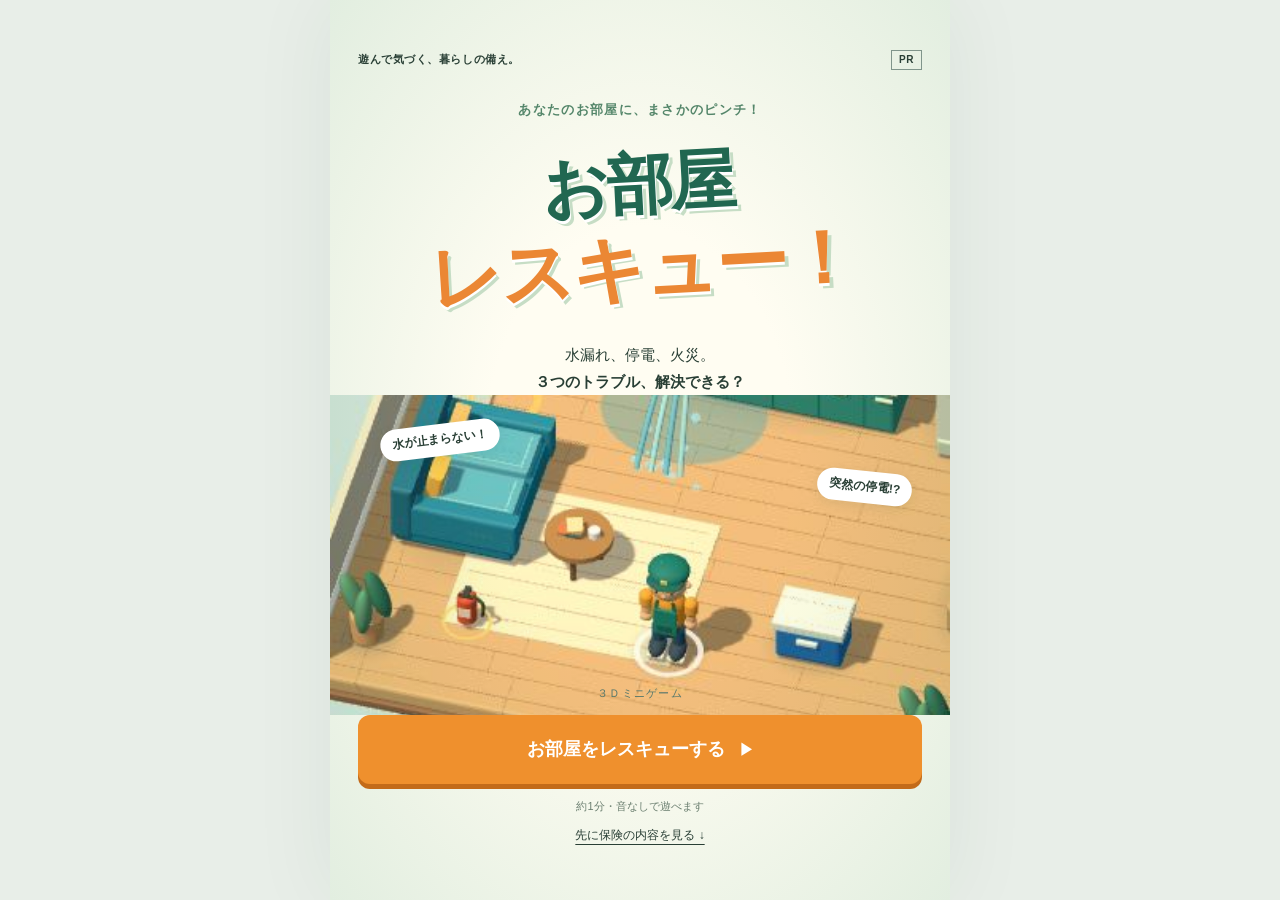
==== commit e1a9c859: "Reveal insurance explanation only after game or explicit skip" ====
--- a/index.html
+++ b/index.html
@@ -1,7 +1,7 @@
 <!doctype html><html lang="ja"><head><meta charset="utf-8"><meta name="viewport" content="width=device-width,initial-scale=1"><title>お部屋レスキュー！｜もしものあとも、いつもの暮らしへ。</title><meta name="description" content="3Dミニゲームでお部屋のトラブルを体験。賃貸の暮らしを支える、自分サイズの家財保険をご紹介します。"><link rel="stylesheet" href="lp.css"></head><body>
-<main class="page"><section class="hero" id="top"><div class="hero-top"><span>遊んで気づく、暮らしの備え。</span><span class="pr">PR</span></div><p class="eyebrow">あなたのお部屋に、まさかのピンチ！</p><h1>お部屋<span>レスキュー！</span></h1><p class="hero-copy">水漏れ、停電、火災。<br><strong>３つのトラブル、解決できる？</strong></p><div class="room-wrap"><img src="assets/room.jpg" alt="家具や家電が並ぶ、ゲームの3Dのお部屋" class="room"><span class="bubble b1">水が止まらない！</span><span class="bubble b2">突然の停電!?</span><span class="room-tag">３Ｄミニゲーム</span></div><button class="play" id="start">お部屋をレスキューする <span>▶</span></button><p class="play-note">約1分・音なしで遊べます</p><a href="#story" class="skip">先に、暮らしの備えを見る ↓</a></section>
-<section class="story section" id="story"><p class="eyebrow" id="result">ゲームの、その先のお話。</p><h2>トラブルは止めても、<br><em>損害は残る。</em></h2><p class="lead">いつもの部屋に戻すには、<br>修理や買い替えが必要になることも。</p><div class="accidents"><article><img src="assets/item-img-07.svg" alt="近隣住民への賠償" loading="lazy"><div><span>水漏れのあと</span><h3>下の階のお部屋は？</h3><p>自分の部屋だけでなく、近隣への賠償が必要になることも。</p></div></article><article><img src="assets/item-img-02.svg" alt="落雷" loading="lazy"><div><span>落雷のあと</span><h3>壊れた家電は？</h3><p>電気が戻っても、故障した家電の修理・買い替えは別の問題。</p></div></article><article><img src="assets/item-img-01.svg" alt="火災" loading="lazy"><div><span>火災のあと</span><h3>家具や、お部屋の壁は？</h3><p>大切な家財の損害や、大家さんへの賠償に備えたい。</p></div></article></div><p class="note">ゲームは演出です。描写した損害すべてが補償されるものではありません。実際の事故時は身の安全を最優先にしてください。</p></section>
+<main class="page"><section class="hero" id="top"><div class="hero-top"><span>遊んで気づく、暮らしの備え。</span><span class="pr">PR</span></div><p class="eyebrow">あなたのお部屋に、まさかのピンチ！</p><h1>お部屋<span>レスキュー！</span></h1><p class="hero-copy">水漏れ、停電、火災。<br><strong>３つのトラブル、解決できる？</strong></p><div class="room-wrap"><img src="assets/room.jpg" alt="家具や家電が並ぶ、ゲームの3Dのお部屋" class="room"><span class="bubble b1">水が止まらない！</span><span class="bubble b2">突然の停電!?</span><span class="room-tag">３Ｄミニゲーム</span></div><button class="play" id="start">お部屋をレスキューする <span>▶</span></button><p class="play-note">約1分・音なしで遊べます</p><a href="#story" class="skip" id="skip">先に保険の内容を見る ↓</a></section>
+<div id="details" hidden><section class="story section" id="story"><p class="eyebrow" id="result">ゲームの、その先のお話。</p><h2>トラブルは止めても、<br><em>損害は残る。</em></h2><p class="lead">いつもの部屋に戻すには、<br>修理や買い替えが必要になることも。</p><div class="accidents"><article><img src="assets/item-img-07.svg" alt="近隣住民への賠償" loading="lazy"><div><span>水漏れのあと</span><h3>下の階のお部屋は？</h3><p>自分の部屋だけでなく、近隣への賠償が必要になることも。</p></div></article><article><img src="assets/item-img-02.svg" alt="落雷" loading="lazy"><div><span>落雷のあと</span><h3>壊れた家電は？</h3><p>電気が戻っても、故障した家電の修理・買い替えは別の問題。</p></div></article><article><img src="assets/item-img-01.svg" alt="火災" loading="lazy"><div><span>火災のあと</span><h3>家具や、お部屋の壁は？</h3><p>大切な家財の損害や、大家さんへの賠償に備えたい。</p></div></article></div><p class="note">ゲームは演出です。描写した損害すべてが補償されるものではありません。実際の事故時は身の安全を最優先にしてください。</p></section>
 <section class="protection section"><p class="eyebrow">そこで、暮らしにこんな備え。</p><h2>自分の持ちものも、<br>誰かへの賠償も。</h2><div class="coverage"><article><img src="assets/item-img-11.png" alt="家具や家電などの家財" loading="lazy"><span>01</span><h3>家財への備え</h3><p>家具・家電・衣服など、<br>自分の持ちものの損害に。</p></article><article><img src="assets/item-img-05.svg" alt="お部屋での事故" loading="lazy"><span>02</span><h3>賠償への備え</h3><p>大家さんや近隣の方への<br>賠償責任に。</p></article></div><p class="note">補償には条件・限度額があります。詳細は公式サイトの重要事項説明書・ご契約のしおり（普通保険約款）をご確認ください。</p></section>
 <section class="product section" id="product"><p class="eyebrow">賃貸住宅にお住まいの方へ</p><img class="product-title" src="assets/product-title.png" alt="セブン-イレブンオリジナル商品 自分サイズの家財保険" loading="lazy"><p class="product-sub">（生活あんしん総合保険）</p><div class="price"><span>保険期間 <b>2年</b>で</span><strong>7,000<small>円〜</small></strong><p>1日あたり 約<strong>9.6</strong>円〜</p></div><div class="features"><article><b>01</b><div><h3>必要な補償額を、自分で選べる。</h3><p>持ちものや暮らしに合わせて、4つのプランから。</p></div></article><article><b>02</b><div><h3>WEBで最短3分のお手続き。</h3><p>スマホから、いつでもどこでもお申込み。</p></div></article><article><b>03</b><div><h3>引っ越し先でも、そのまま。</h3><p>お引越し時は住所変更のお手続きでOK。</p></div></article></div><a class="cta" href="https://www.7-insurance.jp/lp/sej_mysizekazai/">保険料・補償内容を確認する <span>›</span></a><p class="under-cta">公式サイトで自分に合うプランをチェック</p></section>
-<section class="plans section"><p class="eyebrow">持ちものの金額に合わせて。</p><h2>あなたに合う、<br>「自分サイズ」を。</h2><table><caption>選べる4つのプラン〈保険期間2年〉</caption><thead><tr><th>プラン</th><th>家財の保険金額</th><th>一時払保険料</th></tr></thead><tbody><tr><th>A</th><td>100万円</td><td>7,000円</td></tr><tr><th>B</th><td>300万円</td><td>10,000円</td></tr><tr><th>C</th><td>500万円</td><td>13,000円</td></tr><tr><th>D</th><td>700万円</td><td>16,000円</td></tr></tbody></table><p class="note">賠償の保険金額は各プラン1,000万円。賃貸借契約で保険金額が定められている場合がありますので、ご確認ください。</p><div class="closing"><h2>もしものあとも、<br>いつもの暮らしへ。</h2><a class="cta" href="https://www.7-insurance.jp/lp/sej_mysizekazai/">自分に合う備えを見てみる <span>›</span></a></div><button class="replay" id="replay">もう一度ゲームで遊ぶ ↻</button></section><footer><p>引受保険会社：アイアル少額短期保険株式会社</p><p>このページは商品の概要を紹介するものです。<br>ご契約にあたっては公式サイトで最新の条件をご確認ください。</p></footer></main>
+<section class="plans section"><p class="eyebrow">持ちものの金額に合わせて。</p><h2>あなたに合う、<br>「自分サイズ」を。</h2><table><caption>選べる4つのプラン〈保険期間2年〉</caption><thead><tr><th>プラン</th><th>家財の保険金額</th><th>一時払保険料</th></tr></thead><tbody><tr><th>A</th><td>100万円</td><td>7,000円</td></tr><tr><th>B</th><td>300万円</td><td>10,000円</td></tr><tr><th>C</th><td>500万円</td><td>13,000円</td></tr><tr><th>D</th><td>700万円</td><td>16,000円</td></tr></tbody></table><p class="note">賠償の保険金額は各プラン1,000万円。賃貸借契約で保険金額が定められている場合がありますので、ご確認ください。</p><div class="closing"><h2>もしものあとも、<br>いつもの暮らしへ。</h2><a class="cta" href="https://www.7-insurance.jp/lp/sej_mysizekazai/">自分に合う備えを見てみる <span>›</span></a></div><button class="replay" id="replay">もう一度ゲームで遊ぶ ↻</button></section><footer><p>引受保険会社：アイアル少額短期保険株式会社</p><p>このページは商品の概要を紹介するものです。<br>ご契約にあたっては公式サイトで最新の条件をご確認ください。</p></footer></div></main>
 <div class="game-modal" id="gameModal" hidden><button class="exit" id="exit">ゲームを終了して説明へ ›</button><iframe id="game" title="お部屋レスキュー 3Dゲーム"></iframe></div><div class="sticky" id="sticky" hidden><a class="cta" href="https://www.7-insurance.jp/lp/sej_mysizekazai/">保険料・補償内容を見る <span>›</span></a></div><script src="lp.js"></script></body></html>
--- a/lp.css
+++ b/lp.css
@@ -1 +1,3 @@
 *{box-sizing:border-box}html{scroll-behavior:smooth}body{margin:0;background:#e8eee8;color:#293f35;font-family:"DNP ShueiMGoStd","Noto Sans CJK JP","Hiragino Kaku Gothic ProN",Meiryo,sans-serif;line-height:1.8}button,a{-webkit-tap-highlight-color:transparent}button{font:inherit;cursor:pointer}a{color:inherit}.page{max-width:620px;margin:auto;background:#fffdf7;overflow:hidden;box-shadow:0 0 80px #193f3010}.hero{text-align:center;padding:20px 28px 30px;background:radial-gradient(ellipse at 50% 50%,#fffdf2 35%,#e2eee0);position:relative}.hero-top{display:flex;justify-content:space-between;font-size:11px;font-weight:bold;letter-spacing:.05em}.pr{border:1px solid #80958b;padding:0 7px;font-size:10px}.eyebrow{font-size:13px;font-weight:bold;letter-spacing:.1em;color:#54866a;margin:24px 0 12px}h1{font-size:clamp(42px,10vw,66px);line-height:1.2;letter-spacing:-.045em;color:#216751;margin:12px 0;text-shadow:0 3px #fff,3px 5px #c6ddc5;transform:rotate(-3deg)}h1 span{display:block;color:#eb8734;font-size:1.1em}.hero-copy{font-size:15px;margin:18px 0 0}.room-wrap{position:relative;margin:0 -28px}.room{display:block;width:100%;height:255px;object-fit:cover;object-position:center 53%;mix-blend-mode:multiply}.bubble{position:absolute;background:#fff;border-radius:20px;padding:5px 12px;font-size:12px;font-weight:bold;box-shadow:0 3px 12px #204a3018}.b1{left:8%;top:29px;transform:rotate(-7deg)}.b2{right:6%;top:76px;transform:rotate(6deg)}.room-tag{position:absolute;bottom:12px;left:50%;transform:translateX(-50%);font-size:11px;letter-spacing:.12em;color:#54776b}.play,.cta{display:flex;align-items:center;justify-content:center;gap:14px;width:100%;border:0;border-radius:12px;text-decoration:none;font-size:17px;font-weight:bold;padding:18px 10px;background:#008c43;color:white;box-shadow:0 5px 0 #006a32}.play{background:#ef902d;box-shadow:0 5px 0 #c36b19;color:#fff;font-size:18px}.play span{font-size:15px}.play-note{font-size:11px;color:#6b7f70;margin:13px 0 8px}.skip{font-size:12px;text-underline-offset:5px}.section{padding:48px 28px}.section .eyebrow{margin-top:0}h2{font-size:clamp(27px,6.8vw,36px);line-height:1.55;letter-spacing:.01em;margin:0 0 18px;font-weight:800}h2 em{font-style:normal;color:#cf7330;background:linear-gradient(transparent 73%,#ffdfaf 0)}.story{text-align:center;background:#fffaf0}.lead{font-size:15px;color:#6b7468;margin-bottom:30px}.accidents{display:grid;gap:14px;text-align:left}.accidents article{display:flex;align-items:center;gap:16px;padding:21px 18px;background:white;border-radius:16px;border:1px solid #ece5d7}.accidents img{width:85px;height:70px;object-fit:contain}.accidents span{font-size:11px;color:#bb713a;font-weight:bold}h3{font-size:18px;margin:2px 0 6px}.accidents p,.features p{font-size:13px;line-height:1.8;margin:0;color:#69776f}.note{font-size:11px;line-height:1.9;text-align:left;color:#7c8178;margin:22px 0 0}.protection{text-align:center;background:#eef4eb}.coverage{display:grid;grid-template-columns:1fr 1fr;gap:12px;margin-top:28px}.coverage article{background:white;border-radius:15px;padding:20px 9px}.coverage img{width:125px;max-width:100%;height:110px;object-fit:contain}.coverage span{display:block;color:#92aa91;font-size:12px}.coverage h3{font-size:18px}.coverage p{font-size:12px;margin:0}.product{text-align:center;background:#fff}.product-title{display:block;width:100%;max-width:420px;height:auto;margin:auto}.product-sub{font-size:11px;color:#777;margin:0}.price{margin:26px 0;padding:23px 10px;background:#fff9eb;border-top:1px solid #eadebd;border-bottom:1px solid #eadebd}.price>span{font-size:18px}.price>strong{display:block;font-size:70px;line-height:1.2;letter-spacing:-.05em;color:#008c43}.price small{font-size:29px;letter-spacing:0}.price p{font-size:15px;margin:5px 0 0}.price p strong{font-size:22px;color:#008c43}.features{text-align:left;margin:26px 0 30px}.features article{display:flex;gap:15px;padding:19px 0;border-bottom:1px solid #e5e9df}.features article>b{color:#e19a42;font-size:23px}.features h3{font-size:17px}.under-cta{font-size:11px;color:#6f826f;margin:14px 0 0}.plans{text-align:center}table{width:100%;border-collapse:collapse;font-size:14px;margin:28px 0 0;background:white}caption{font-size:13px;text-align:left;font-weight:bold;margin-bottom:12px}th,td{padding:14px 5px;border-bottom:1px solid #e4e8de}thead{background:#e0edde;font-size:11px}tbody th{color:#008c43}tbody td:last-child{font-weight:bold}.closing{padding-top:50px}.closing h2{font-size:27px}.replay{border:0;background:none;color:#708578;text-decoration:underline;text-underline-offset:5px;font-size:12px;margin-top:28px}footer{padding:15px 28px 110px;font-size:10px;color:#7c887f;text-align:center;background:#eef1e9}.game-modal{position:fixed;inset:0;z-index:100;background:#173c3d;display:flex;align-items:center;flex-direction:column}.game-modal[hidden],.sticky[hidden]{display:none}.exit{height:40px;flex-shrink:0;width:100%;border:0;background:#173c3d;color:#fff;font-size:12px}.game-modal iframe{border:0;display:block;width:100%;max-width:620px;height:calc(100% - 40px);background:#d7e9e4}.sticky{position:fixed;bottom:0;left:50%;transform:translateX(-50%);width:100%;max-width:620px;padding:10px 18px max(15px,env(safe-area-inset-bottom));background:#fffffff2;z-index:20;box-shadow:0 -3px 20px #28523d10}.sticky .cta{padding:12px;font-size:15px}.playing{overflow:hidden}@media(min-width:600px){.room{height:320px}.hero{padding-top:26px}.section{padding:60px 46px}}@media(max-width:360px){.hero{padding-left:20px;padding-right:20px}.section{padding:38px 20px}.accidents img{width:66px}.accidents article{padding:17px 12px;gap:12px}.play{font-size:16px}.features h3{font-size:15px}.room{height:220px}}@media(prefers-reduced-motion:reduce){html{scroll-behavior:auto}}
+
+#details[hidden]{display:none}.hero{min-height:100svh;display:flex;flex-direction:column;justify-content:center}.hero-top{margin-bottom:4px}.hero .room-wrap{flex-shrink:0}
